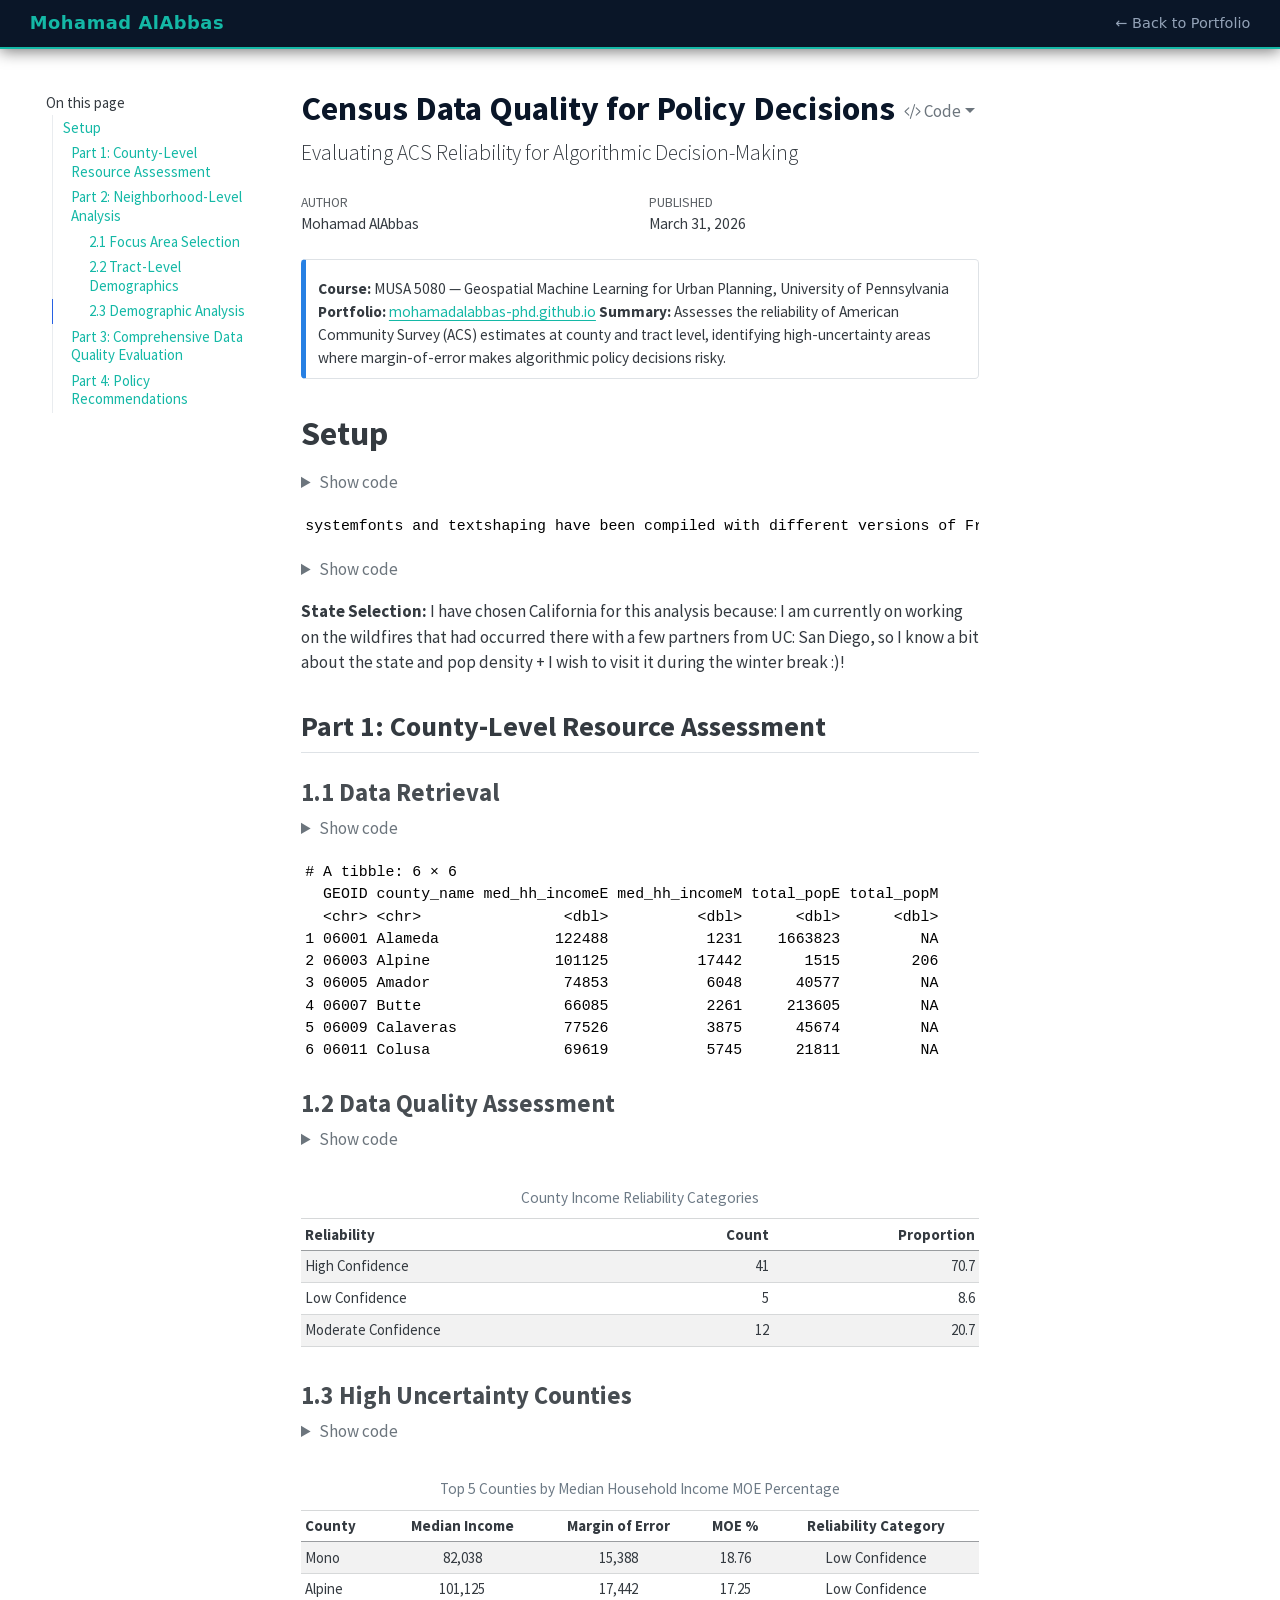
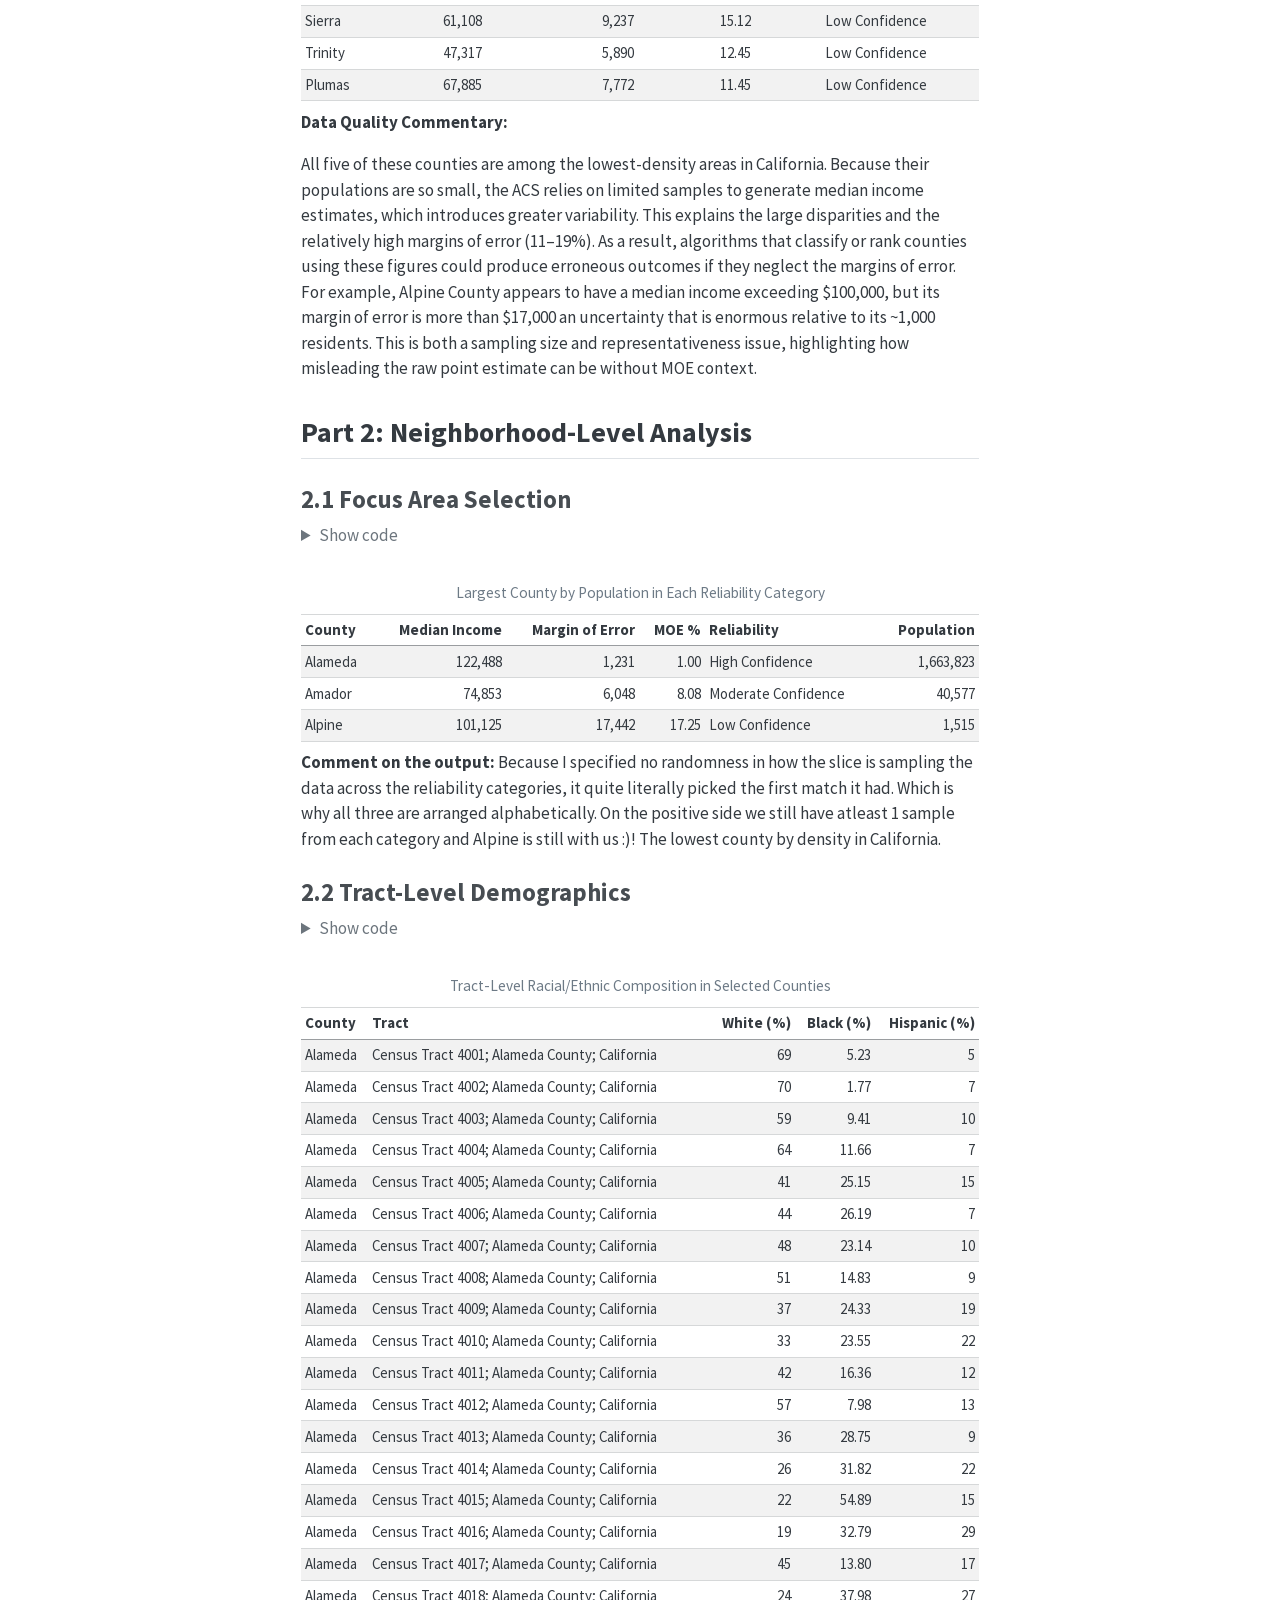
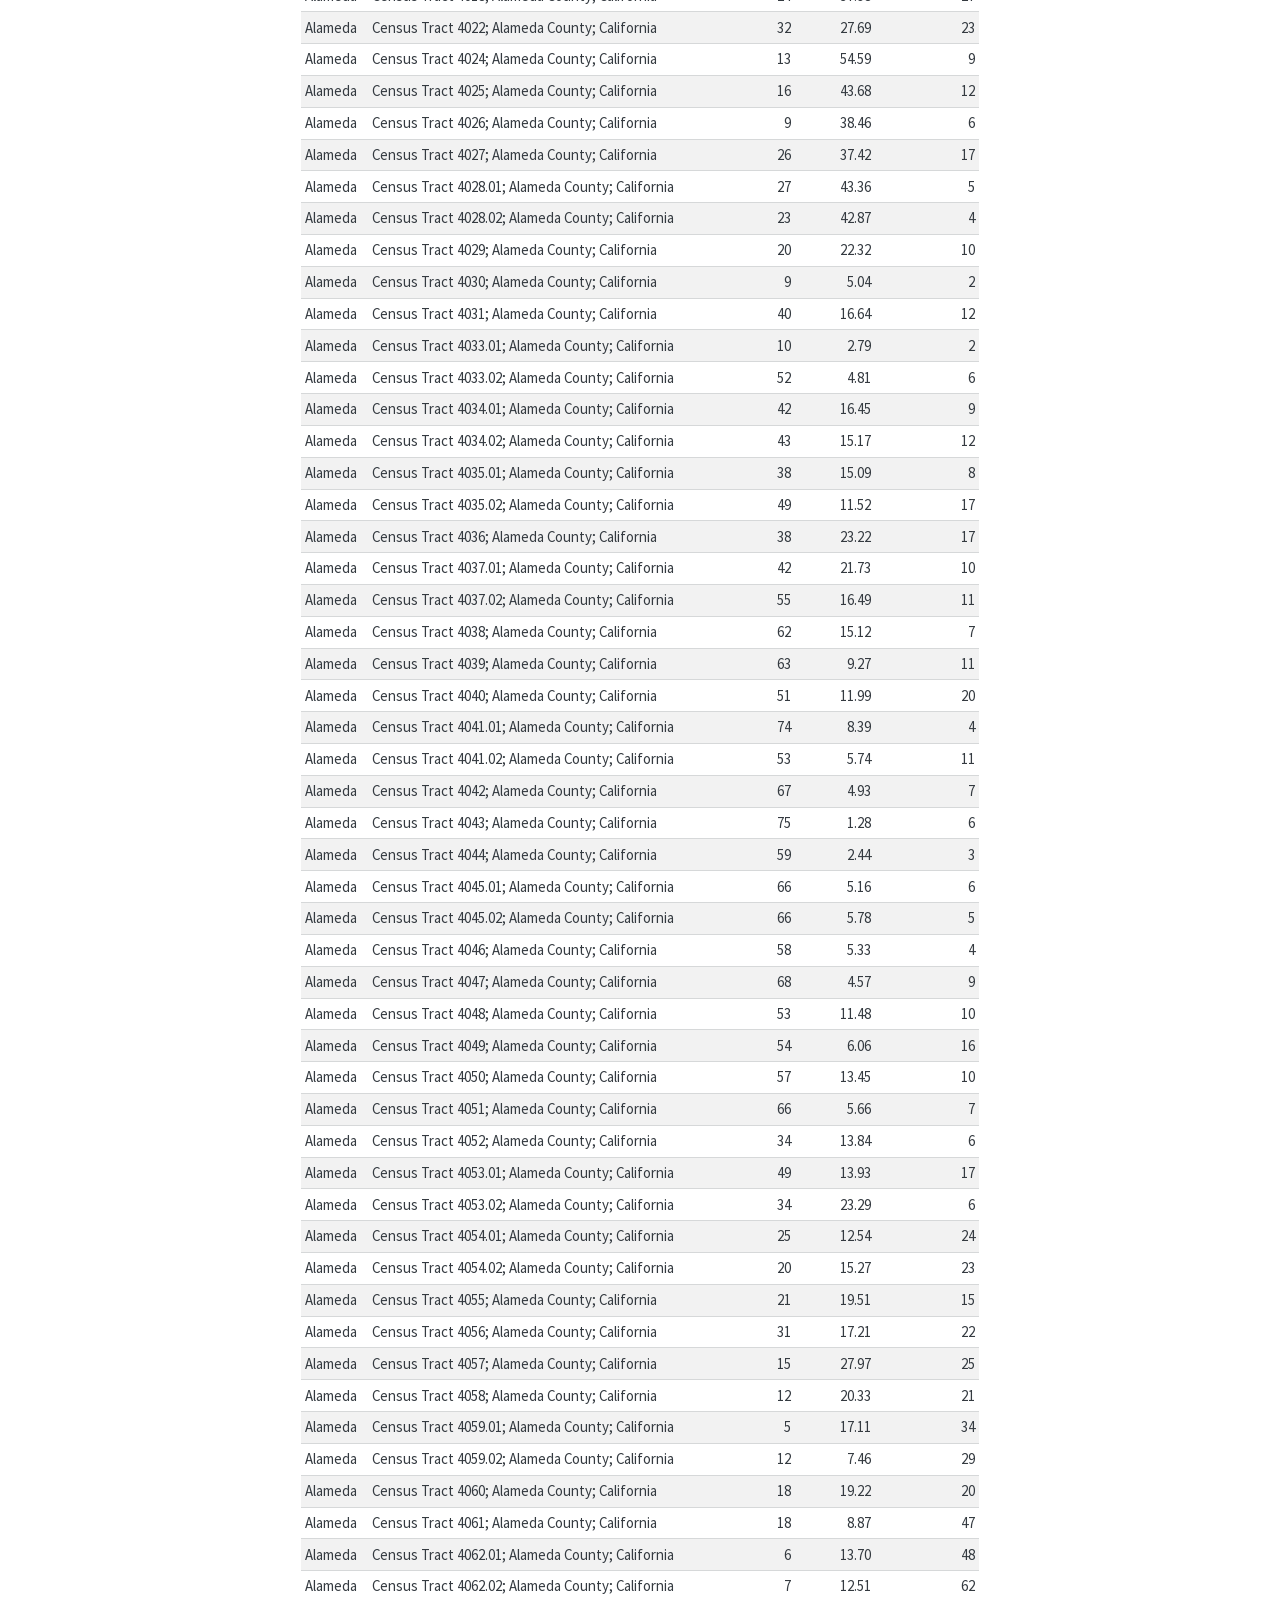
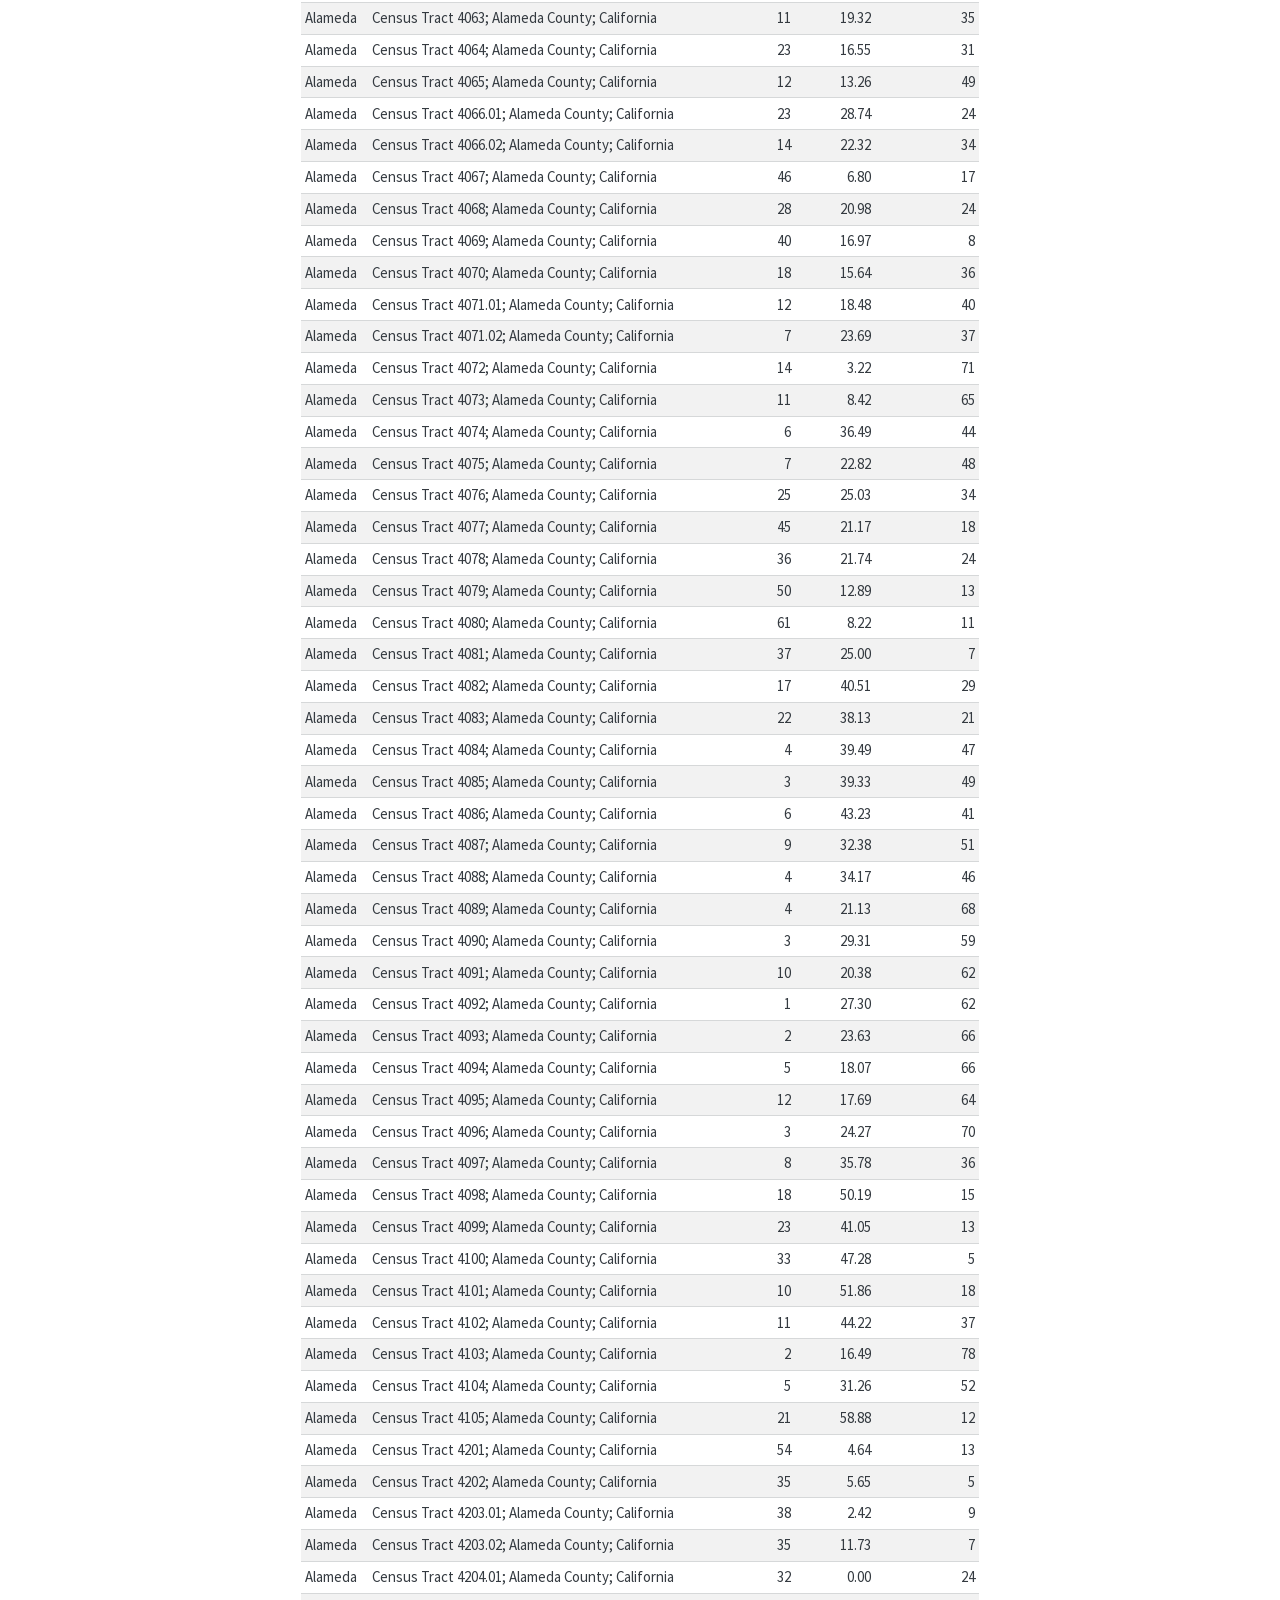
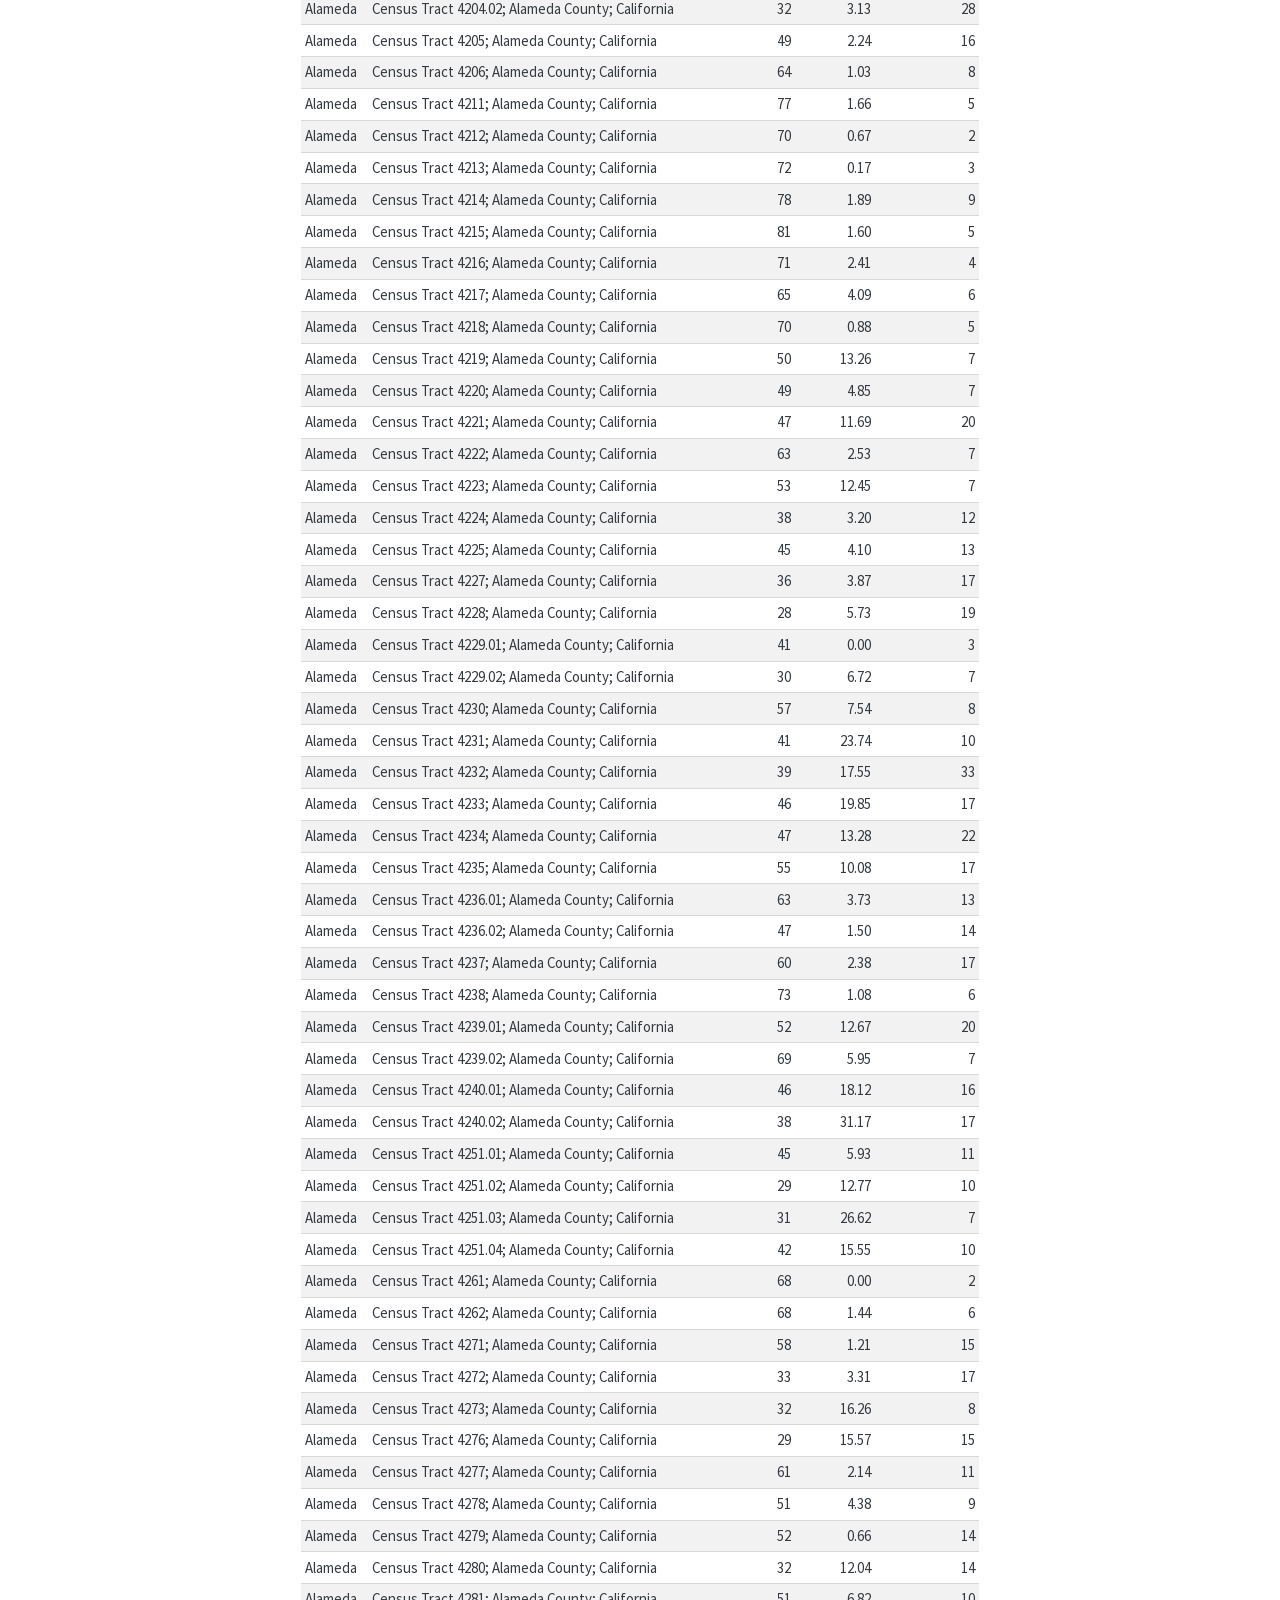
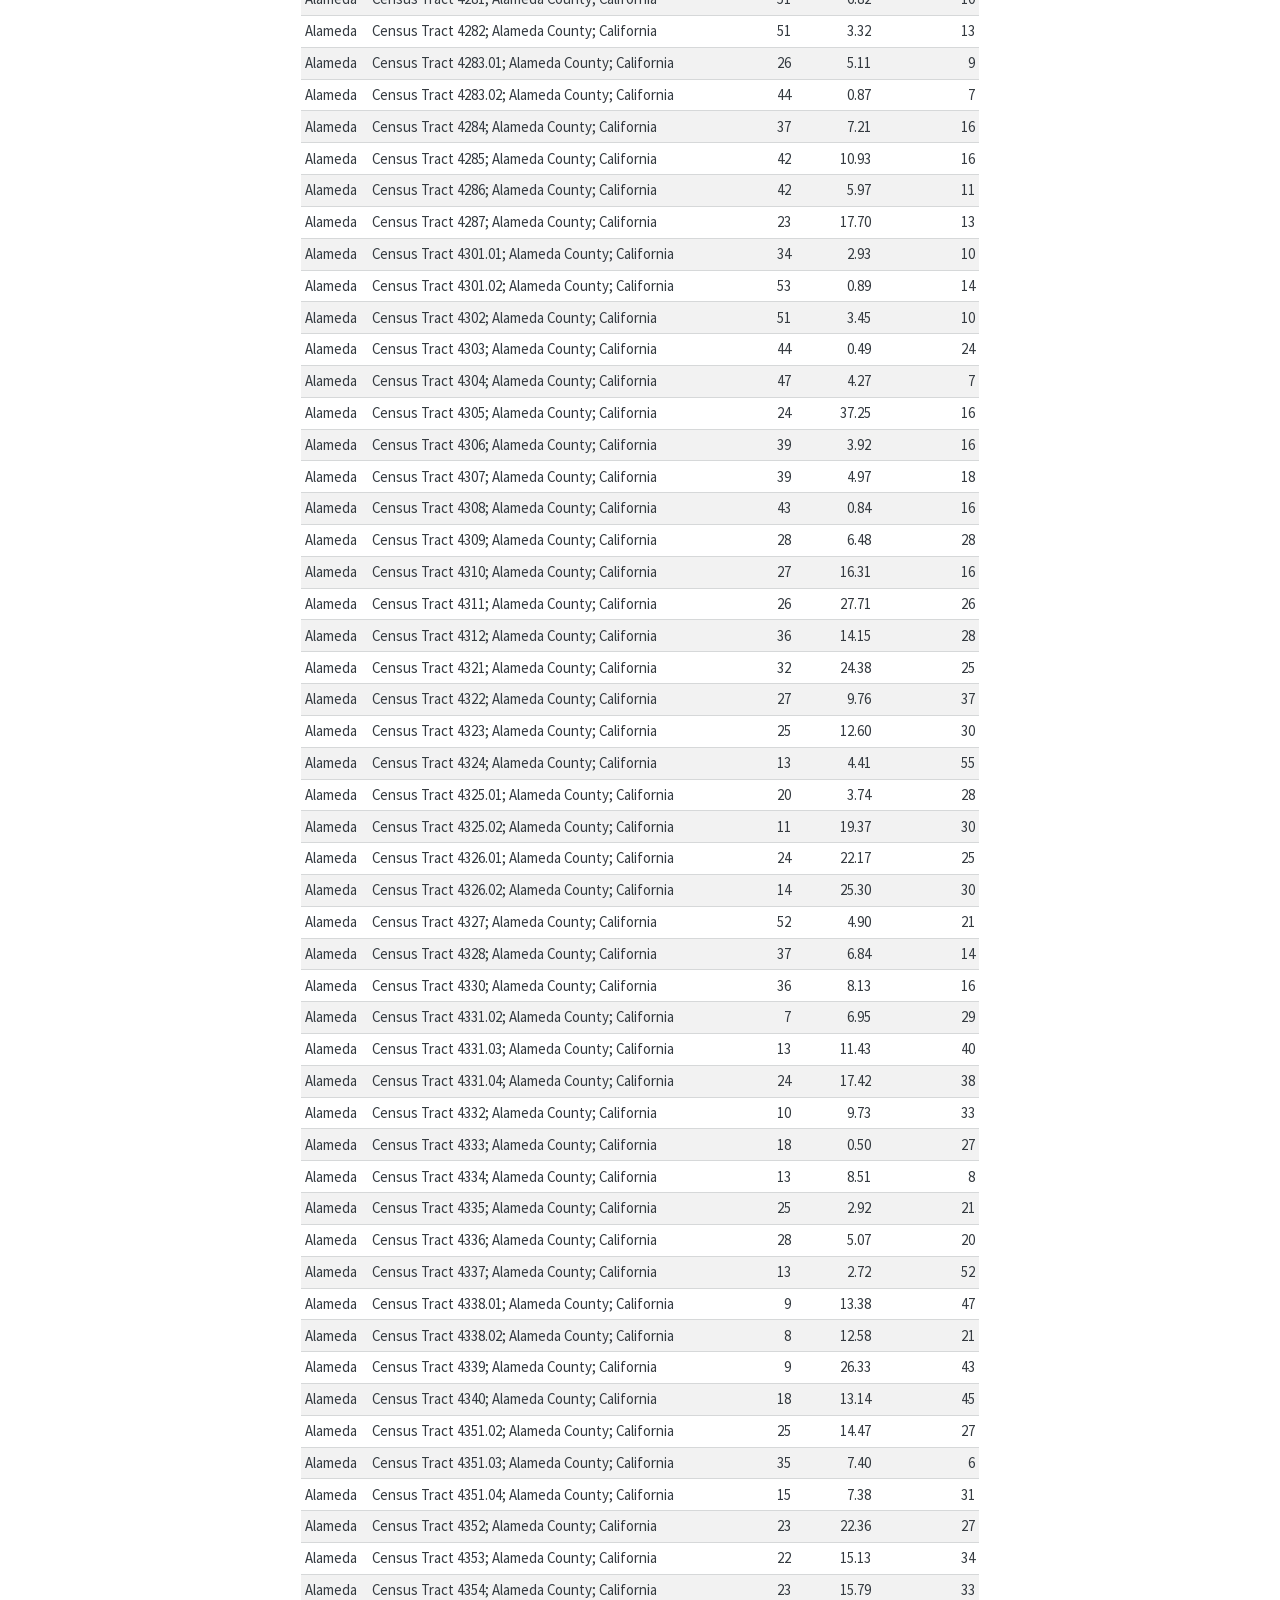
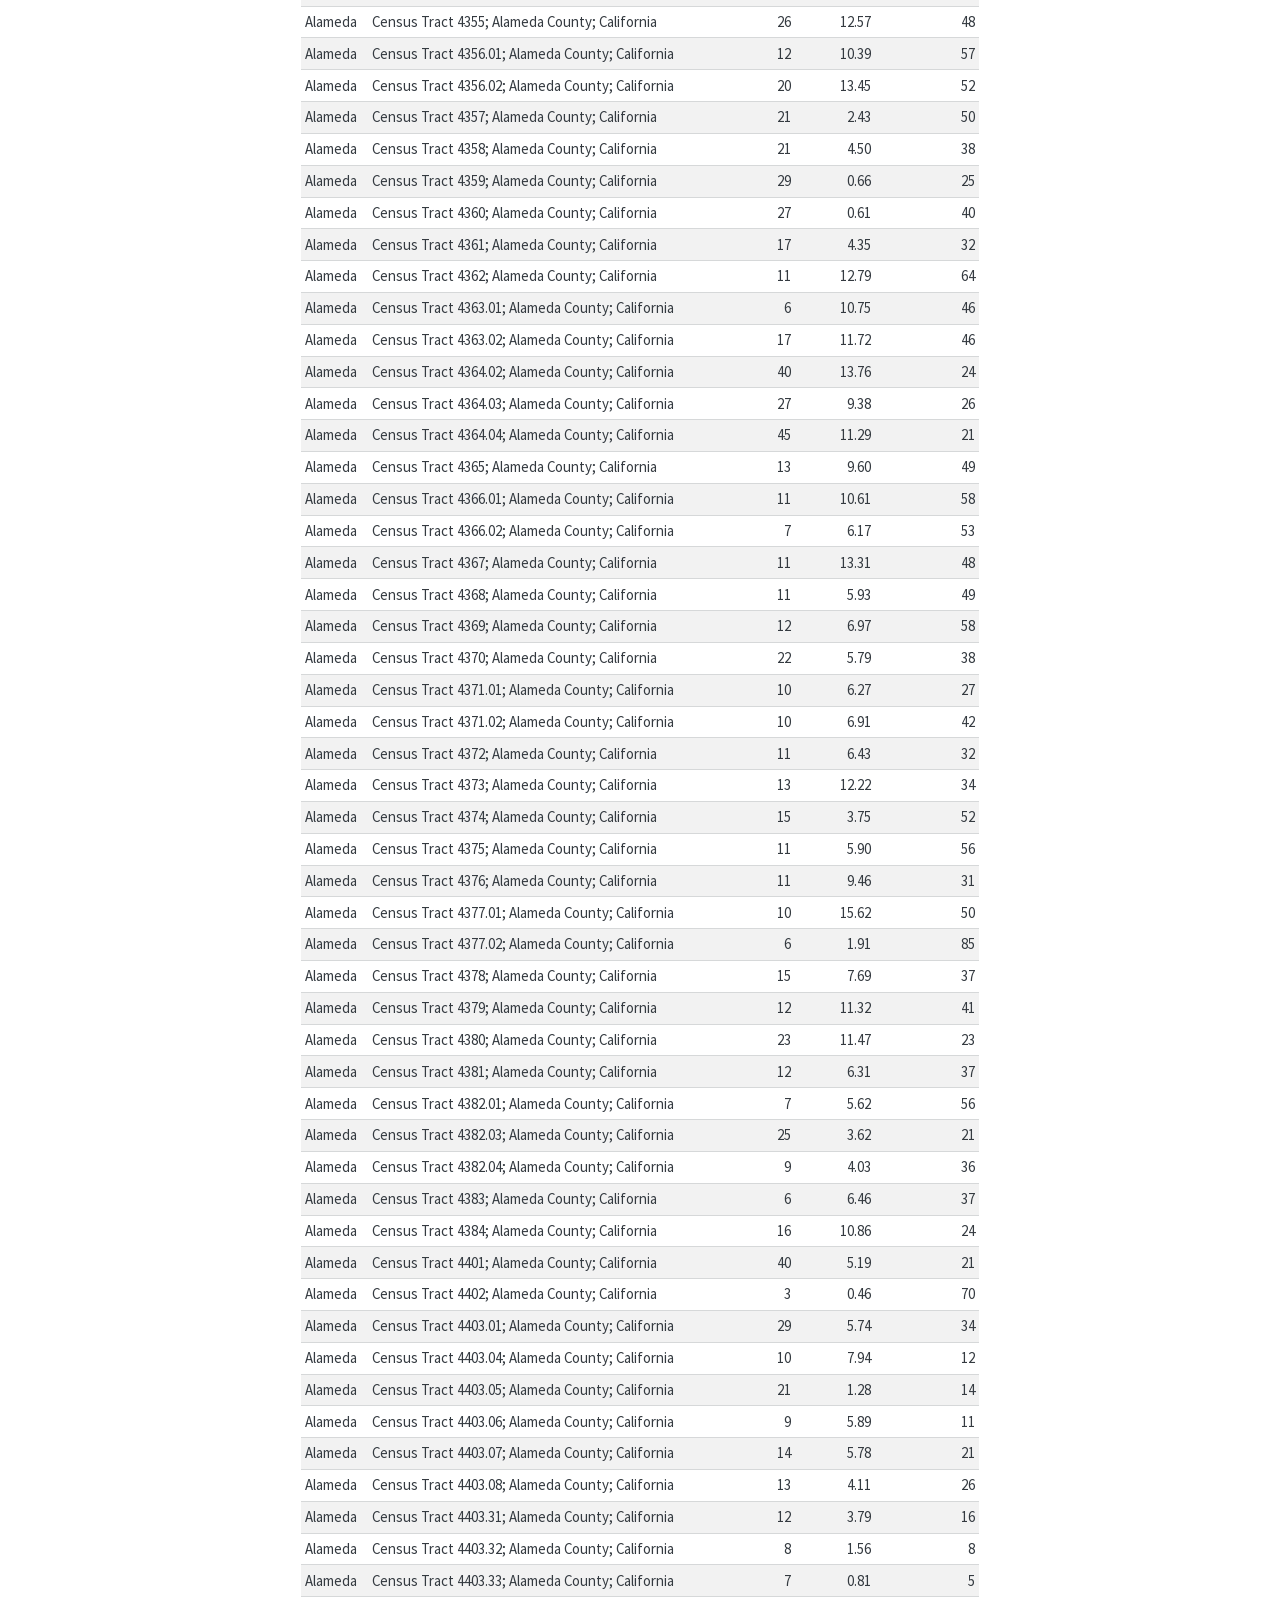
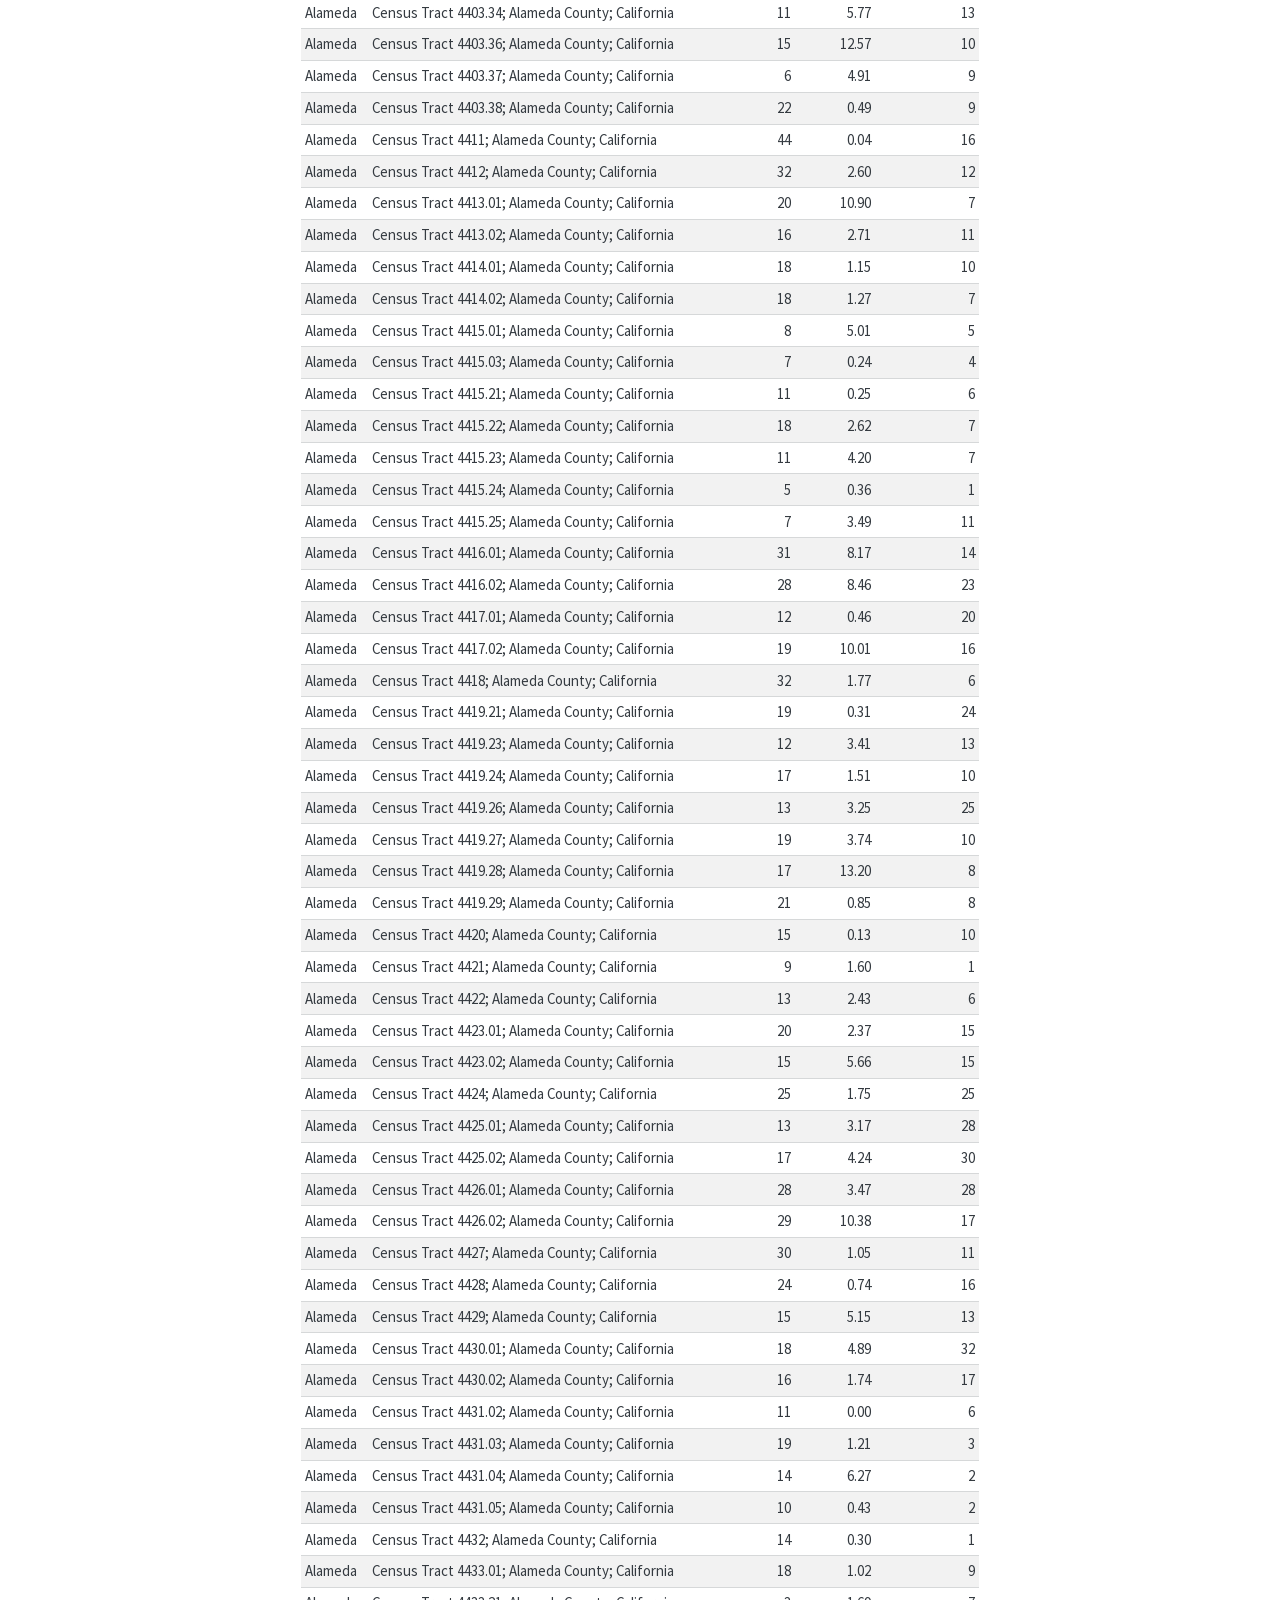
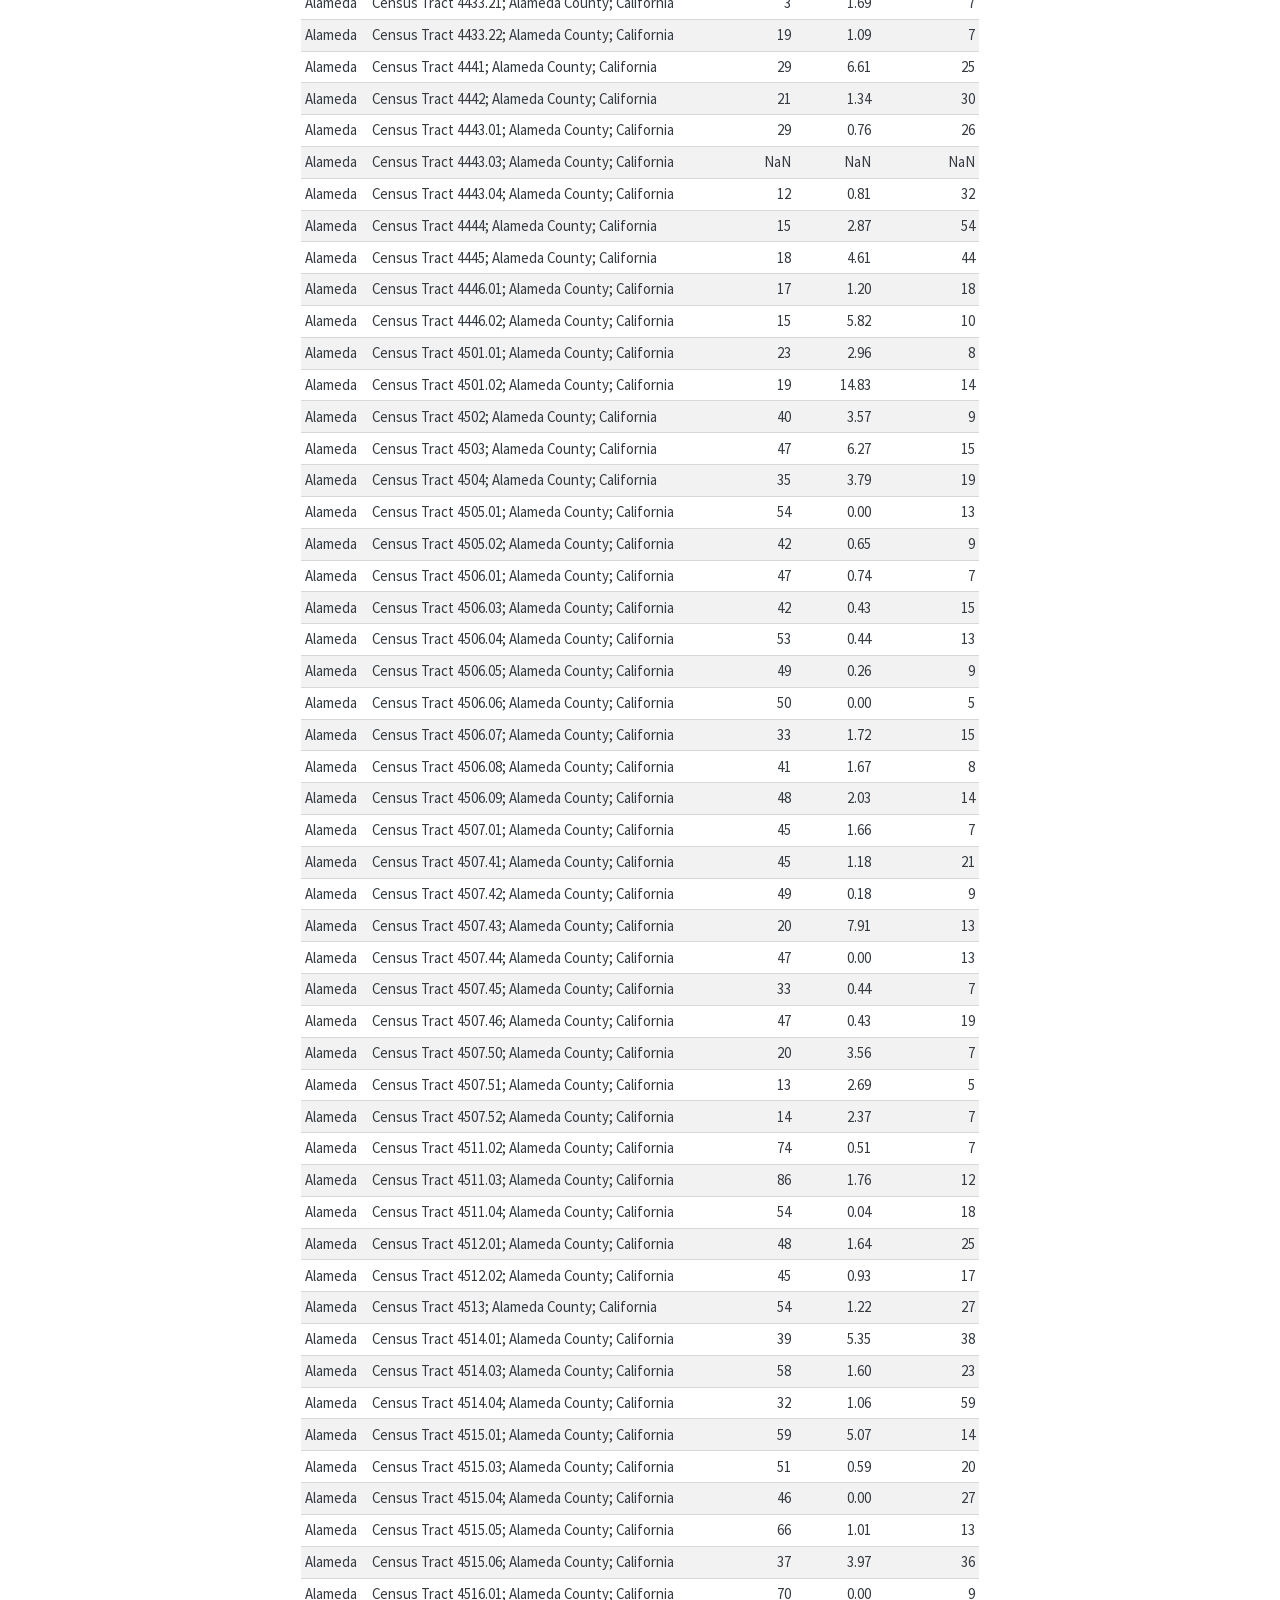
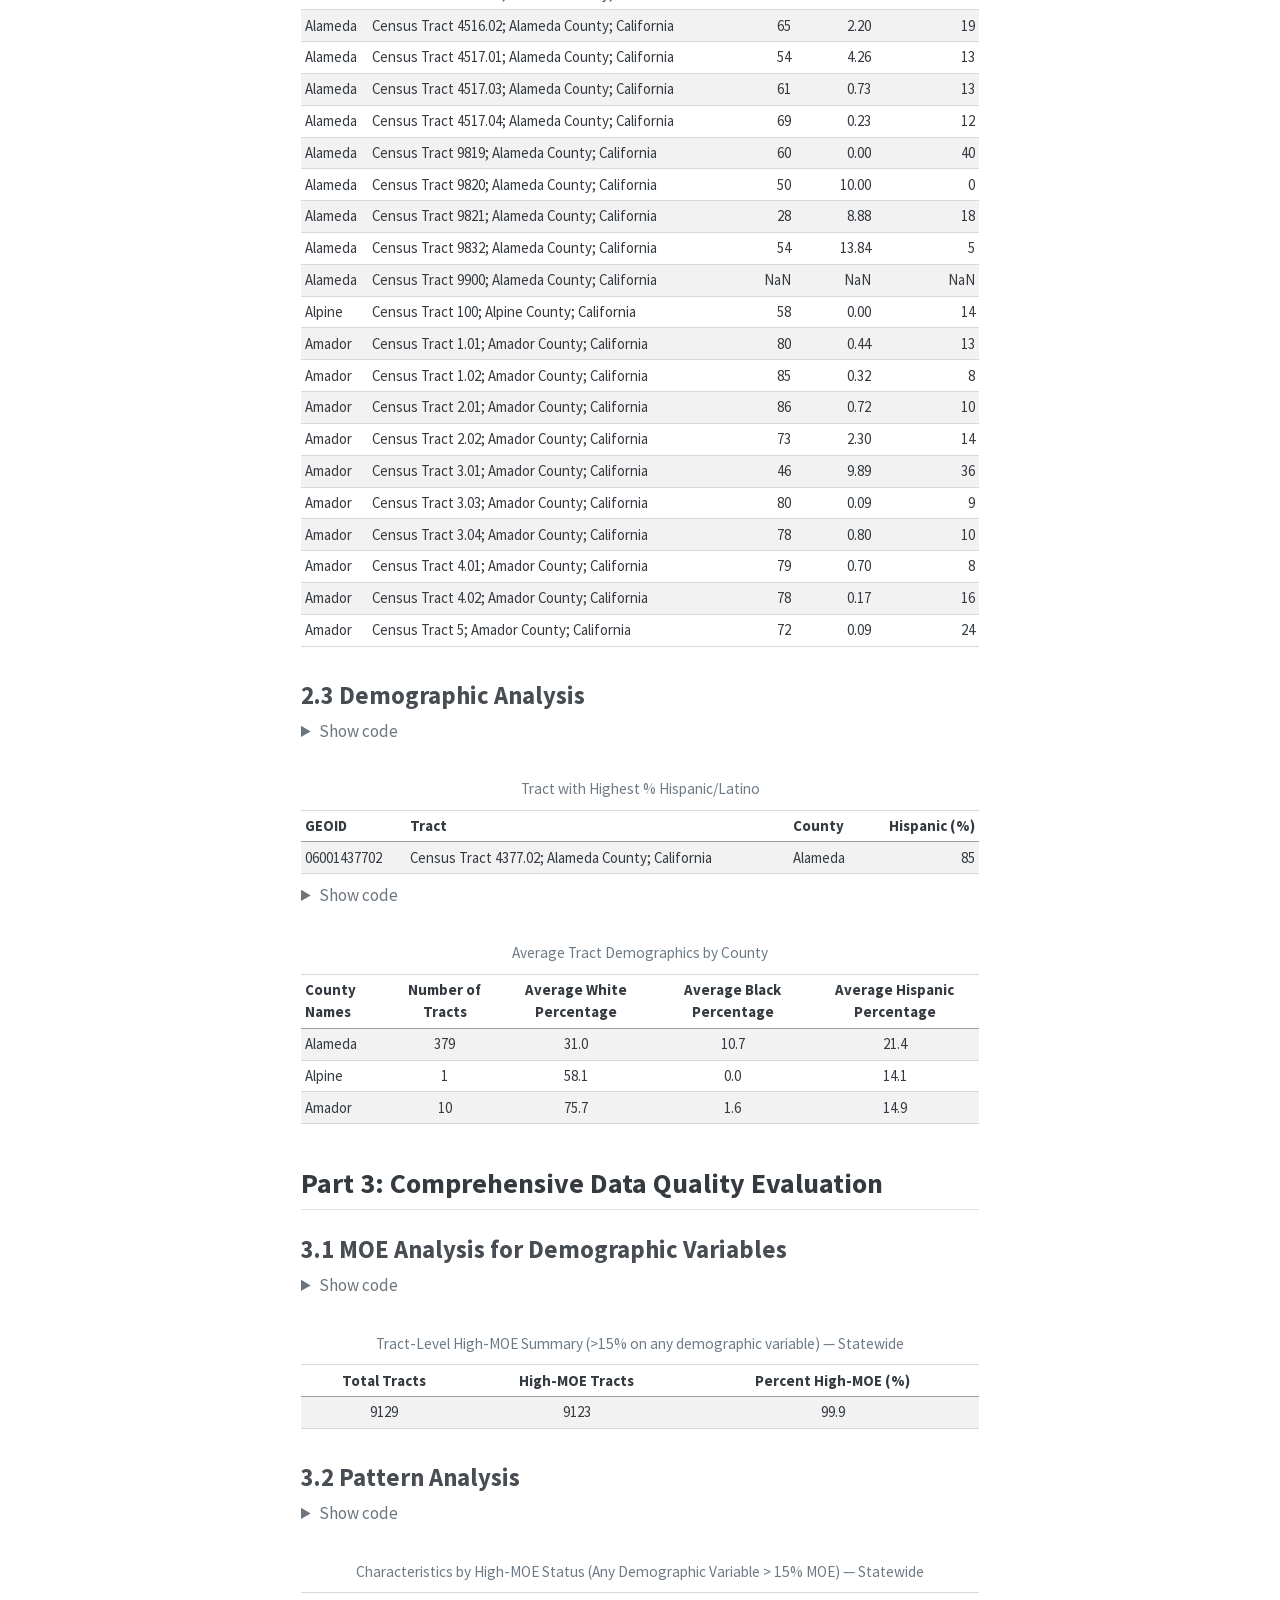
==== projects/census-data-quality/index.html @ f3812a27 "Embed R projects directly in main website repo Copied all 6 Quarto project HTMLs into projects/ subf" ====
<!DOCTYPE html>
<html xmlns="http://www.w3.org/1999/xhtml" lang="en" xml:lang="en"><head>

<meta charset="utf-8">
<meta name="generator" content="quarto-1.8.25">

<meta name="viewport" content="width=device-width, initial-scale=1.0, user-scalable=yes">

<meta name="author" content="Mohamad AlAbbas">
<meta name="dcterms.date" content="2026-03-31">

<title>Census Data Quality for Policy Decisions – Mohamad AlAbbas</title>
<style>
code{white-space: pre-wrap;}
span.smallcaps{font-variant: small-caps;}
div.columns{display: flex; gap: min(4vw, 1.5em);}
div.column{flex: auto; overflow-x: auto;}
div.hanging-indent{margin-left: 1.5em; text-indent: -1.5em;}
ul.task-list{list-style: none;}
ul.task-list li input[type="checkbox"] {
width: 0.8em;
margin: 0 0.8em 0.2em -1em;  vertical-align: middle;
}

html { -webkit-text-size-adjust: 100%; }
pre > code.sourceCode { white-space: pre; position: relative; }
pre > code.sourceCode > span { display: inline-block; line-height: 1.25; }
pre > code.sourceCode > span:empty { height: 1.2em; }
.sourceCode { overflow: visible; }
code.sourceCode > span { color: inherit; text-decoration: inherit; }
div.sourceCode { margin: 1em 0; }
pre.sourceCode { margin: 0; }
@media screen {
div.sourceCode { overflow: auto; }
}
@media print {
pre > code.sourceCode { white-space: pre-wrap; }
pre > code.sourceCode > span { text-indent: -5em; padding-left: 5em; }
}
pre.numberSource code
{ counter-reset: source-line 0; }
pre.numberSource code > span
{ position: relative; left: -4em; counter-increment: source-line; }
pre.numberSource code > span > a:first-child::before
{ content: counter(source-line);
position: relative; left: -1em; text-align: right; vertical-align: baseline;
border: none; display: inline-block;
-webkit-touch-callout: none; -webkit-user-select: none;
-khtml-user-select: none; -moz-user-select: none;
-ms-user-select: none; user-select: none;
padding: 0 4px; width: 4em;
}
pre.numberSource { margin-left: 3em; padding-left: 4px; }
div.sourceCode
{ }
@media screen {
pre > code.sourceCode > span > a:first-child::before { text-decoration: underline; }
}
</style>


<script>const headroomChanged = new CustomEvent("quarto-hrChanged", {
  detail: {},
  bubbles: true,
  cancelable: false,
  composed: false,
});

const announceDismiss = () => {
  const annEl = window.document.getElementById("quarto-announcement");
  if (annEl) {
    annEl.remove();

    const annId = annEl.getAttribute("data-announcement-id");
    window.localStorage.setItem(`quarto-announce-${annId}`, "true");
  }
};

const announceRegister = () => {
  const annEl = window.document.getElementById("quarto-announcement");
  if (annEl) {
    const annId = annEl.getAttribute("data-announcement-id");
    const isDismissed =
      window.localStorage.getItem(`quarto-announce-${annId}`) || false;
    if (isDismissed) {
      announceDismiss();
      return;
    } else {
      annEl.classList.remove("hidden");
    }

    const actionEl = annEl.querySelector(".quarto-announcement-action");
    if (actionEl) {
      actionEl.addEventListener("click", function (e) {
        e.preventDefault();
        // Hide the bar immediately
        announceDismiss();
      });
    }
  }
};

window.document.addEventListener("DOMContentLoaded", function () {
  let init = false;

  announceRegister();

  // Manage the back to top button, if one is present.
  let lastScrollTop = window.pageYOffset || document.documentElement.scrollTop;
  const scrollDownBuffer = 5;
  const scrollUpBuffer = 35;
  const btn = document.getElementById("quarto-back-to-top");
  const hideBackToTop = () => {
    btn.style.display = "none";
  };
  const showBackToTop = () => {
    btn.style.display = "inline-block";
  };
  if (btn) {
    window.document.addEventListener(
      "scroll",
      function () {
        const currentScrollTop =
          window.pageYOffset || document.documentElement.scrollTop;

        // Shows and hides the button 'intelligently' as the user scrolls
        if (currentScrollTop - scrollDownBuffer > lastScrollTop) {
          hideBackToTop();
          lastScrollTop = currentScrollTop <= 0 ? 0 : currentScrollTop;
        } else if (currentScrollTop < lastScrollTop - scrollUpBuffer) {
          showBackToTop();
          lastScrollTop = currentScrollTop <= 0 ? 0 : currentScrollTop;
        }

        // Show the button at the bottom, hides it at the top
        if (currentScrollTop <= 0) {
          hideBackToTop();
        } else if (
          window.innerHeight + currentScrollTop >=
          document.body.offsetHeight
        ) {
          showBackToTop();
        }
      },
      false
    );
  }

  function throttle(func, wait) {
    var timeout;
    return function () {
      const context = this;
      const args = arguments;
      const later = function () {
        clearTimeout(timeout);
        timeout = null;
        func.apply(context, args);
      };

      if (!timeout) {
        timeout = setTimeout(later, wait);
      }
    };
  }

  function headerOffset() {
    // Set an offset if there is are fixed top navbar
    const headerEl = window.document.querySelector("header.fixed-top");
    if (headerEl) {
      return headerEl.clientHeight;
    } else {
      return 0;
    }
  }

  function footerOffset() {
    const footerEl = window.document.querySelector("footer.footer");
    if (footerEl) {
      return footerEl.clientHeight;
    } else {
      return 0;
    }
  }

  function dashboardOffset() {
    const dashboardNavEl = window.document.getElementById(
      "quarto-dashboard-header"
    );
    if (dashboardNavEl !== null) {
      return dashboardNavEl.clientHeight;
    } else {
      return 0;
    }
  }

  function updateDocumentOffsetWithoutAnimation() {
    updateDocumentOffset(false);
  }

  function updateDocumentOffset(animated) {
    // set body offset
    const topOffset = headerOffset();
    const bodyOffset = topOffset + footerOffset() + dashboardOffset();
    const bodyEl = window.document.body;
    bodyEl.setAttribute("data-bs-offset", topOffset);
    bodyEl.style.paddingTop = topOffset + "px";

    // deal with sidebar offsets
    const sidebars = window.document.querySelectorAll(
      ".sidebar, .headroom-target"
    );
    sidebars.forEach((sidebar) => {
      if (!animated) {
        sidebar.classList.add("notransition");
        // Remove the no transition class after the animation has time to complete
        setTimeout(function () {
          sidebar.classList.remove("notransition");
        }, 201);
      }

      if (window.Headroom && sidebar.classList.contains("sidebar-unpinned")) {
        sidebar.style.top = "0";
        sidebar.style.maxHeight = "100vh";
      } else {
        sidebar.style.top = topOffset + "px";
        sidebar.style.maxHeight = "calc(100vh - " + topOffset + "px)";
      }
    });

    // allow space for footer
    const mainContainer = window.document.querySelector(".quarto-container");
    if (mainContainer) {
      mainContainer.style.minHeight = "calc(100vh - " + bodyOffset + "px)";
    }

    // link offset
    let linkStyle = window.document.querySelector("#quarto-target-style");
    if (!linkStyle) {
      linkStyle = window.document.createElement("style");
      linkStyle.setAttribute("id", "quarto-target-style");
      window.document.head.appendChild(linkStyle);
    }
    while (linkStyle.firstChild) {
      linkStyle.removeChild(linkStyle.firstChild);
    }
    if (topOffset > 0) {
      linkStyle.appendChild(
        window.document.createTextNode(`
      section:target::before {
        content: "";
        display: block;
        height: ${topOffset}px;
        margin: -${topOffset}px 0 0;
      }`)
      );
    }
    if (init) {
      window.dispatchEvent(headroomChanged);
    }
    init = true;
  }

  // initialize headroom
  var header = window.document.querySelector("#quarto-header");
  if (header && window.Headroom) {
    const headroom = new window.Headroom(header, {
      tolerance: 5,
      onPin: function () {
        const sidebars = window.document.querySelectorAll(
          ".sidebar, .headroom-target"
        );
        sidebars.forEach((sidebar) => {
          sidebar.classList.remove("sidebar-unpinned");
        });
        updateDocumentOffset();
      },
      onUnpin: function () {
        const sidebars = window.document.querySelectorAll(
          ".sidebar, .headroom-target"
        );
        sidebars.forEach((sidebar) => {
          sidebar.classList.add("sidebar-unpinned");
        });
        updateDocumentOffset();
      },
    });
    headroom.init();

    let frozen = false;
    window.quartoToggleHeadroom = function () {
      if (frozen) {
        headroom.unfreeze();
        frozen = false;
      } else {
        headroom.freeze();
        frozen = true;
      }
    };
  }

  window.addEventListener(
    "hashchange",
    function (e) {
      if (
        getComputedStyle(document.documentElement).scrollBehavior !== "smooth"
      ) {
        window.scrollTo(0, window.pageYOffset - headerOffset());
      }
    },
    false
  );

  // Observe size changed for the header
  const headerEl = window.document.querySelector("header.fixed-top");
  if (headerEl && window.ResizeObserver) {
    const observer = new window.ResizeObserver(() => {
      setTimeout(updateDocumentOffsetWithoutAnimation, 0);
    });
    observer.observe(headerEl, {
      attributes: true,
      childList: true,
      characterData: true,
    });
  } else {
    window.addEventListener(
      "resize",
      throttle(updateDocumentOffsetWithoutAnimation, 50)
    );
  }
  setTimeout(updateDocumentOffsetWithoutAnimation, 250);

  // fixup index.html links if we aren't on the filesystem
  if (window.location.protocol !== "file:") {
    const links = window.document.querySelectorAll("a");
    for (let i = 0; i < links.length; i++) {
      if (links[i].href) {
        links[i].dataset.originalHref = links[i].href;
        links[i].href = links[i].href.replace(/\/index\.html/, "/");
      }
    }

    // Fixup any sharing links that require urls
    // Append url to any sharing urls
    const sharingLinks = window.document.querySelectorAll(
      "a.sidebar-tools-main-item, a.quarto-navigation-tool, a.quarto-navbar-tools, a.quarto-navbar-tools-item"
    );
    for (let i = 0; i < sharingLinks.length; i++) {
      const sharingLink = sharingLinks[i];
      const href = sharingLink.getAttribute("href");
      if (href) {
        sharingLink.setAttribute(
          "href",
          href.replace("|url|", window.location.href)
        );
      }
    }

    // Scroll the active navigation item into view, if necessary
    const navSidebar = window.document.querySelector("nav#quarto-sidebar");
    if (navSidebar) {
      // Find the active item
      const activeItem = navSidebar.querySelector("li.sidebar-item a.active");
      if (activeItem) {
        // Wait for the scroll height and height to resolve by observing size changes on the
        // nav element that is scrollable
        const resizeObserver = new ResizeObserver((_entries) => {
          // The bottom of the element
          const elBottom = activeItem.offsetTop;
          const viewBottom = navSidebar.scrollTop + navSidebar.clientHeight;

          // The element height and scroll height are the same, then we are still loading
          if (viewBottom !== navSidebar.scrollHeight) {
            // Determine if the item isn't visible and scroll to it
            if (elBottom >= viewBottom) {
              navSidebar.scrollTop = elBottom;
            }

            // stop observing now since we've completed the scroll
            resizeObserver.unobserve(navSidebar);
          }
        });
        resizeObserver.observe(navSidebar);
      }
    }
  }
});
</script>
<script>/*!
 * headroom.js v0.12.0 - Give your page some headroom. Hide your header until you need it
 * Copyright (c) 2020 Nick Williams - http://wicky.nillia.ms/headroom.js
 * License: MIT
 */

!function(t,n){"object"==typeof exports&&"undefined"!=typeof module?module.exports=n():"function"==typeof define&&define.amd?define(n):(t=t||self).Headroom=n()}(this,function(){"use strict";function t(){return"undefined"!=typeof window}function d(t){return function(t){return t&&t.document&&function(t){return 9===t.nodeType}(t.document)}(t)?function(t){var n=t.document,o=n.body,s=n.documentElement;return{scrollHeight:function(){return Math.max(o.scrollHeight,s.scrollHeight,o.offsetHeight,s.offsetHeight,o.clientHeight,s.clientHeight)},height:function(){return t.innerHeight||s.clientHeight||o.clientHeight},scrollY:function(){return void 0!==t.pageYOffset?t.pageYOffset:(s||o.parentNode||o).scrollTop}}}(t):function(t){return{scrollHeight:function(){return Math.max(t.scrollHeight,t.offsetHeight,t.clientHeight)},height:function(){return Math.max(t.offsetHeight,t.clientHeight)},scrollY:function(){return t.scrollTop}}}(t)}function n(t,s,e){var n,o=function(){var n=!1;try{var t={get passive(){n=!0}};window.addEventListener("test",t,t),window.removeEventListener("test",t,t)}catch(t){n=!1}return n}(),i=!1,r=d(t),l=r.scrollY(),a={};function c(){var t=Math.round(r.scrollY()),n=r.height(),o=r.scrollHeight();a.scrollY=t,a.lastScrollY=l,a.direction=l<t?"down":"up",a.distance=Math.abs(t-l),a.isOutOfBounds=t<0||o<t+n,a.top=t<=s.offset[a.direction],a.bottom=o<=t+n,a.toleranceExceeded=a.distance>s.tolerance[a.direction],e(a),l=t,i=!1}function h(){i||(i=!0,n=requestAnimationFrame(c))}var u=!!o&&{passive:!0,capture:!1};return t.addEventListener("scroll",h,u),c(),{destroy:function(){cancelAnimationFrame(n),t.removeEventListener("scroll",h,u)}}}function o(t){return t===Object(t)?t:{down:t,up:t}}function s(t,n){n=n||{},Object.assign(this,s.options,n),this.classes=Object.assign({},s.options.classes,n.classes),this.elem=t,this.tolerance=o(this.tolerance),this.offset=o(this.offset),this.initialised=!1,this.frozen=!1}return s.prototype={constructor:s,init:function(){return s.cutsTheMustard&&!this.initialised&&(this.addClass("initial"),this.initialised=!0,setTimeout(function(t){t.scrollTracker=n(t.scroller,{offset:t.offset,tolerance:t.tolerance},t.update.bind(t))},100,this)),this},destroy:function(){this.initialised=!1,Object.keys(this.classes).forEach(this.removeClass,this),this.scrollTracker.destroy()},unpin:function(){!this.hasClass("pinned")&&this.hasClass("unpinned")||(this.addClass("unpinned"),this.removeClass("pinned"),this.onUnpin&&this.onUnpin.call(this))},pin:function(){this.hasClass("unpinned")&&(this.addClass("pinned"),this.removeClass("unpinned"),this.onPin&&this.onPin.call(this))},freeze:function(){this.frozen=!0,this.addClass("frozen")},unfreeze:function(){this.frozen=!1,this.removeClass("frozen")},top:function(){this.hasClass("top")||(this.addClass("top"),this.removeClass("notTop"),this.onTop&&this.onTop.call(this))},notTop:function(){this.hasClass("notTop")||(this.addClass("notTop"),this.removeClass("top"),this.onNotTop&&this.onNotTop.call(this))},bottom:function(){this.hasClass("bottom")||(this.addClass("bottom"),this.removeClass("notBottom"),this.onBottom&&this.onBottom.call(this))},notBottom:function(){this.hasClass("notBottom")||(this.addClass("notBottom"),this.removeClass("bottom"),this.onNotBottom&&this.onNotBottom.call(this))},shouldUnpin:function(t){return"down"===t.direction&&!t.top&&t.toleranceExceeded},shouldPin:function(t){return"up"===t.direction&&t.toleranceExceeded||t.top},addClass:function(t){this.elem.classList.add.apply(this.elem.classList,this.classes[t].split(" "))},removeClass:function(t){this.elem.classList.remove.apply(this.elem.classList,this.classes[t].split(" "))},hasClass:function(t){return this.classes[t].split(" ").every(function(t){return this.classList.contains(t)},this.elem)},update:function(t){t.isOutOfBounds||!0!==this.frozen&&(t.top?this.top():this.notTop(),t.bottom?this.bottom():this.notBottom(),this.shouldUnpin(t)?this.unpin():this.shouldPin(t)&&this.pin())}},s.options={tolerance:{up:0,down:0},offset:0,scroller:t()?window:null,classes:{frozen:"headroom--frozen",pinned:"headroom--pinned",unpinned:"headroom--unpinned",top:"headroom--top",notTop:"headroom--not-top",bottom:"headroom--bottom",notBottom:"headroom--not-bottom",initial:"headroom"}},s.cutsTheMustard=!!(t()&&function(){}.bind&&"classList"in document.documentElement&&Object.assign&&Object.keys&&requestAnimationFrame),s});
</script>
<script>/*!
 * clipboard.js v2.0.11
 * https://clipboardjs.com/
 *
 * Licensed MIT © Zeno Rocha
 */
!function(t,e){"object"==typeof exports&&"object"==typeof module?module.exports=e():"function"==typeof define&&define.amd?define([],e):"object"==typeof exports?exports.ClipboardJS=e():t.ClipboardJS=e()}(this,function(){return n={686:function(t,e,n){"use strict";n.d(e,{default:function(){return b}});var e=n(279),i=n.n(e),e=n(370),u=n.n(e),e=n(817),r=n.n(e);function c(t){try{return document.execCommand(t)}catch(t){return}}var a=function(t){t=r()(t);return c("cut"),t};function o(t,e){var n,o,t=(n=t,o="rtl"===document.documentElement.getAttribute("dir"),(t=document.createElement("textarea")).style.fontSize="12pt",t.style.border="0",t.style.padding="0",t.style.margin="0",t.style.position="absolute",t.style[o?"right":"left"]="-9999px",o=window.pageYOffset||document.documentElement.scrollTop,t.style.top="".concat(o,"px"),t.setAttribute("readonly",""),t.value=n,t);return e.container.appendChild(t),e=r()(t),c("copy"),t.remove(),e}var f=function(t){var e=1<arguments.length&&void 0!==arguments[1]?arguments[1]:{container:document.body},n="";return"string"==typeof t?n=o(t,e):t instanceof HTMLInputElement&&!["text","search","url","tel","password"].includes(null==t?void 0:t.type)?n=o(t.value,e):(n=r()(t),c("copy")),n};function l(t){return(l="function"==typeof Symbol&&"symbol"==typeof Symbol.iterator?function(t){return typeof t}:function(t){return t&&"function"==typeof Symbol&&t.constructor===Symbol&&t!==Symbol.prototype?"symbol":typeof t})(t)}var s=function(){var t=0<arguments.length&&void 0!==arguments[0]?arguments[0]:{},e=t.action,n=void 0===e?"copy":e,o=t.container,e=t.target,t=t.text;if("copy"!==n&&"cut"!==n)throw new Error('Invalid "action" value, use either "copy" or "cut"');if(void 0!==e){if(!e||"object"!==l(e)||1!==e.nodeType)throw new Error('Invalid "target" value, use a valid Element');if("copy"===n&&e.hasAttribute("disabled"))throw new Error('Invalid "target" attribute. Please use "readonly" instead of "disabled" attribute');if("cut"===n&&(e.hasAttribute("readonly")||e.hasAttribute("disabled")))throw new Error('Invalid "target" attribute. You can\'t cut text from elements with "readonly" or "disabled" attributes')}return t?f(t,{container:o}):e?"cut"===n?a(e):f(e,{container:o}):void 0};function p(t){return(p="function"==typeof Symbol&&"symbol"==typeof Symbol.iterator?function(t){return typeof t}:function(t){return t&&"function"==typeof Symbol&&t.constructor===Symbol&&t!==Symbol.prototype?"symbol":typeof t})(t)}function d(t,e){for(var n=0;n<e.length;n++){var o=e[n];o.enumerable=o.enumerable||!1,o.configurable=!0,"value"in o&&(o.writable=!0),Object.defineProperty(t,o.key,o)}}function y(t,e){return(y=Object.setPrototypeOf||function(t,e){return t.__proto__=e,t})(t,e)}function h(n){var o=function(){if("undefined"==typeof Reflect||!Reflect.construct)return!1;if(Reflect.construct.sham)return!1;if("function"==typeof Proxy)return!0;try{return Date.prototype.toString.call(Reflect.construct(Date,[],function(){})),!0}catch(t){return!1}}();return function(){var t,e=v(n);return t=o?(t=v(this).constructor,Reflect.construct(e,arguments,t)):e.apply(this,arguments),e=this,!(t=t)||"object"!==p(t)&&"function"!=typeof t?function(t){if(void 0!==t)return t;throw new ReferenceError("this hasn't been initialised - super() hasn't been called")}(e):t}}function v(t){return(v=Object.setPrototypeOf?Object.getPrototypeOf:function(t){return t.__proto__||Object.getPrototypeOf(t)})(t)}function m(t,e){t="data-clipboard-".concat(t);if(e.hasAttribute(t))return e.getAttribute(t)}var b=function(){!function(t,e){if("function"!=typeof e&&null!==e)throw new TypeError("Super expression must either be null or a function");t.prototype=Object.create(e&&e.prototype,{constructor:{value:t,writable:!0,configurable:!0}}),e&&y(t,e)}(r,i());var t,e,n,o=h(r);function r(t,e){var n;return function(t){if(!(t instanceof r))throw new TypeError("Cannot call a class as a function")}(this),(n=o.call(this)).resolveOptions(e),n.listenClick(t),n}return t=r,n=[{key:"copy",value:function(t){var e=1<arguments.length&&void 0!==arguments[1]?arguments[1]:{container:document.body};return f(t,e)}},{key:"cut",value:function(t){return a(t)}},{key:"isSupported",value:function(){var t=0<arguments.length&&void 0!==arguments[0]?arguments[0]:["copy","cut"],t="string"==typeof t?[t]:t,e=!!document.queryCommandSupported;return t.forEach(function(t){e=e&&!!document.queryCommandSupported(t)}),e}}],(e=[{key:"resolveOptions",value:function(){var t=0<arguments.length&&void 0!==arguments[0]?arguments[0]:{};this.action="function"==typeof t.action?t.action:this.defaultAction,this.target="function"==typeof t.target?t.target:this.defaultTarget,this.text="function"==typeof t.text?t.text:this.defaultText,this.container="object"===p(t.container)?t.container:document.body}},{key:"listenClick",value:function(t){var e=this;this.listener=u()(t,"click",function(t){return e.onClick(t)})}},{key:"onClick",value:function(t){var e=t.delegateTarget||t.currentTarget,n=this.action(e)||"copy",t=s({action:n,container:this.container,target:this.target(e),text:this.text(e)});this.emit(t?"success":"error",{action:n,text:t,trigger:e,clearSelection:function(){e&&e.focus(),window.getSelection().removeAllRanges()}})}},{key:"defaultAction",value:function(t){return m("action",t)}},{key:"defaultTarget",value:function(t){t=m("target",t);if(t)return document.querySelector(t)}},{key:"defaultText",value:function(t){return m("text",t)}},{key:"destroy",value:function(){this.listener.destroy()}}])&&d(t.prototype,e),n&&d(t,n),r}()},828:function(t){var e;"undefined"==typeof Element||Element.prototype.matches||((e=Element.prototype).matches=e.matchesSelector||e.mozMatchesSelector||e.msMatchesSelector||e.oMatchesSelector||e.webkitMatchesSelector),t.exports=function(t,e){for(;t&&9!==t.nodeType;){if("function"==typeof t.matches&&t.matches(e))return t;t=t.parentNode}}},438:function(t,e,n){var u=n(828);function i(t,e,n,o,r){var i=function(e,n,t,o){return function(t){t.delegateTarget=u(t.target,n),t.delegateTarget&&o.call(e,t)}}.apply(this,arguments);return t.addEventListener(n,i,r),{destroy:function(){t.removeEventListener(n,i,r)}}}t.exports=function(t,e,n,o,r){return"function"==typeof t.addEventListener?i.apply(null,arguments):"function"==typeof n?i.bind(null,document).apply(null,arguments):("string"==typeof t&&(t=document.querySelectorAll(t)),Array.prototype.map.call(t,function(t){return i(t,e,n,o,r)}))}},879:function(t,n){n.node=function(t){return void 0!==t&&t instanceof HTMLElement&&1===t.nodeType},n.nodeList=function(t){var e=Object.prototype.toString.call(t);return void 0!==t&&("[object NodeList]"===e||"[object HTMLCollection]"===e)&&"length"in t&&(0===t.length||n.node(t[0]))},n.string=function(t){return"string"==typeof t||t instanceof String},n.fn=function(t){return"[object Function]"===Object.prototype.toString.call(t)}},370:function(t,e,n){var f=n(879),l=n(438);t.exports=function(t,e,n){if(!t&&!e&&!n)throw new Error("Missing required arguments");if(!f.string(e))throw new TypeError("Second argument must be a String");if(!f.fn(n))throw new TypeError("Third argument must be a Function");if(f.node(t))return c=e,a=n,(u=t).addEventListener(c,a),{destroy:function(){u.removeEventListener(c,a)}};if(f.nodeList(t))return o=t,r=e,i=n,Array.prototype.forEach.call(o,function(t){t.addEventListener(r,i)}),{destroy:function(){Array.prototype.forEach.call(o,function(t){t.removeEventListener(r,i)})}};if(f.string(t))return t=t,e=e,n=n,l(document.body,t,e,n);throw new TypeError("First argument must be a String, HTMLElement, HTMLCollection, or NodeList");var o,r,i,u,c,a}},817:function(t){t.exports=function(t){var e,n="SELECT"===t.nodeName?(t.focus(),t.value):"INPUT"===t.nodeName||"TEXTAREA"===t.nodeName?((e=t.hasAttribute("readonly"))||t.setAttribute("readonly",""),t.select(),t.setSelectionRange(0,t.value.length),e||t.removeAttribute("readonly"),t.value):(t.hasAttribute("contenteditable")&&t.focus(),n=window.getSelection(),(e=document.createRange()).selectNodeContents(t),n.removeAllRanges(),n.addRange(e),n.toString());return n}},279:function(t){function e(){}e.prototype={on:function(t,e,n){var o=this.e||(this.e={});return(o[t]||(o[t]=[])).push({fn:e,ctx:n}),this},once:function(t,e,n){var o=this;function r(){o.off(t,r),e.apply(n,arguments)}return r._=e,this.on(t,r,n)},emit:function(t){for(var e=[].slice.call(arguments,1),n=((this.e||(this.e={}))[t]||[]).slice(),o=0,r=n.length;o<r;o++)n[o].fn.apply(n[o].ctx,e);return this},off:function(t,e){var n=this.e||(this.e={}),o=n[t],r=[];if(o&&e)for(var i=0,u=o.length;i<u;i++)o[i].fn!==e&&o[i].fn._!==e&&r.push(o[i]);return r.length?n[t]=r:delete n[t],this}},t.exports=e,t.exports.TinyEmitter=e}},r={},o.n=function(t){var e=t&&t.__esModule?function(){return t.default}:function(){return t};return o.d(e,{a:e}),e},o.d=function(t,e){for(var n in e)o.o(e,n)&&!o.o(t,n)&&Object.defineProperty(t,n,{enumerable:!0,get:e[n]})},o.o=function(t,e){return Object.prototype.hasOwnProperty.call(t,e)},o(686).default;function o(t){if(r[t])return r[t].exports;var e=r[t]={exports:{}};return n[t](e,e.exports,o),e.exports}var n,r});</script>
<script>/*! @algolia/autocomplete-js 1.19.1 | MIT License | © Algolia, Inc. and contributors | https://github.com/algolia/autocomplete */
!function(e,t){"object"==typeof exports&&"undefined"!=typeof module?t(exports):"function"==typeof define&&define.amd?define(["exports"],t):t((e="undefined"!=typeof globalThis?globalThis:e||self)["@algolia/autocomplete-js"]={})}(this,(function(e){"use strict";function t(e,t){var n=Object.keys(e);if(Object.getOwnPropertySymbols){var r=Object.getOwnPropertySymbols(e);t&&(r=r.filter((function(t){return Object.getOwnPropertyDescriptor(e,t).enumerable}))),n.push.apply(n,r)}return n}function n(e){for(var n=1;n<arguments.length;n++){var r=null!=arguments[n]?arguments[n]:{};n%2?t(Object(r),!0).forEach((function(t){o(e,t,r[t])})):Object.getOwnPropertyDescriptors?Object.defineProperties(e,Object.getOwnPropertyDescriptors(r)):t(Object(r)).forEach((function(t){Object.defineProperty(e,t,Object.getOwnPropertyDescriptor(r,t))}))}return e}function r(e){return r="function"==typeof Symbol&&"symbol"==typeof Symbol.iterator?function(e){return typeof e}:function(e){return e&&"function"==typeof Symbol&&e.constructor===Symbol&&e!==Symbol.prototype?"symbol":typeof e},r(e)}function o(e,t,n){return(t=function(e){var t=function(e,t){if("object"!=typeof e||null===e)return e;var n=e[Symbol.toPrimitive];if(void 0!==n){var r=n.call(e,t||"default");if("object"!=typeof r)return r;throw new TypeError("@@toPrimitive must return a primitive value.")}return("string"===t?String:Number)(e)}(e,"string");return"symbol"==typeof t?t:String(t)}(t))in e?Object.defineProperty(e,t,{value:n,enumerable:!0,configurable:!0,writable:!0}):e[t]=n,e}function i(){return i=Object.assign?Object.assign.bind():function(e){for(var t=1;t<arguments.length;t++){var n=arguments[t];for(var r in n)Object.prototype.hasOwnProperty.call(n,r)&&(e[r]=n[r])}return e},i.apply(this,arguments)}function u(e,t){if(null==e)return{};var n,r,o=function(e,t){if(null==e)return{};var n,r,o={},i=Object.keys(e);for(r=0;r<i.length;r++)n=i[r],t.indexOf(n)>=0||(o[n]=e[n]);return o}(e,t);if(Object.getOwnPropertySymbols){var i=Object.getOwnPropertySymbols(e);for(r=0;r<i.length;r++)n=i[r],t.indexOf(n)>=0||Object.prototype.propertyIsEnumerable.call(e,n)&&(o[n]=e[n])}return o}function a(e,t){return function(e){if(Array.isArray(e))return e}(e)||function(e,t){var n=null==e?null:"undefined"!=typeof Symbol&&e[Symbol.iterator]||e["@@iterator"];if(null!=n){var r,o,i,u,a=[],l=!0,c=!1;try{if(i=(n=n.call(e)).next,0===t){if(Object(n)!==n)return;l=!1}else for(;!(l=(r=i.call(n)).done)&&(a.push(r.value),a.length!==t);l=!0);}catch(e){c=!0,o=e}finally{try{if(!l&&null!=n.return&&(u=n.return(),Object(u)!==u))return}finally{if(c)throw o}}return a}}(e,t)||c(e,t)||function(){throw new TypeError("Invalid attempt to destructure non-iterable instance.\nIn order to be iterable, non-array objects must have a [Symbol.iterator]() method.")}()}function l(e){return function(e){if(Array.isArray(e))return s(e)}(e)||function(e){if("undefined"!=typeof Symbol&&null!=e[Symbol.iterator]||null!=e["@@iterator"])return Array.from(e)}(e)||c(e)||function(){throw new TypeError("Invalid attempt to spread non-iterable instance.\nIn order to be iterable, non-array objects must have a [Symbol.iterator]() method.")}()}function c(e,t){if(e){if("string"==typeof e)return s(e,t);var n=Object.prototype.toString.call(e).slice(8,-1);return"Object"===n&&e.constructor&&(n=e.constructor.name),"Map"===n||"Set"===n?Array.from(e):"Arguments"===n||/^(?:Ui|I)nt(?:8|16|32)(?:Clamped)?Array$/.test(n)?s(e,t):void 0}}function s(e,t){(null==t||t>e.length)&&(t=e.length);for(var n=0,r=new Array(t);n<t;n++)r[n]=e[n];return r}function f(e){return{current:e}}function p(e,t){var n=void 0;return function(){for(var r=arguments.length,o=new Array(r),i=0;i<r;i++)o[i]=arguments[i];n&&clearTimeout(n),n=setTimeout((function(){return e.apply(void 0,o)}),t)}}function m(e){return e.reduce((function(e,t){return e.concat(t)}),[])}var v=0;function d(){return"autocomplete-".concat(v++)}function y(e,t){return t.reduce((function(e,t){return e&&e[t]}),e)}function b(e){return 0===e.collections.length?0:e.collections.reduce((function(e,t){return e+t.items.length}),0)}function g(e){return e!==Object(e)}function h(e,t){if(e===t)return!0;if(g(e)||g(t)||"function"==typeof e||"function"==typeof t)return e===t;if(Object.keys(e).length!==Object.keys(t).length)return!1;for(var n=0,r=Object.keys(e);n<r.length;n++){var o=r[n];if(!(o in t))return!1;if(!h(e[o],t[o]))return!1}return!0}var _=function(){};var O="1.19.1",S=[{segment:"autocomplete-core",version:O}];function j(e){var t=e.item,n=e.items,r=void 0===n?[]:n;return{index:t.__autocomplete_indexName,items:[t],positions:[1+r.findIndex((function(e){return e.objectID===t.objectID}))],queryID:t.__autocomplete_queryID,algoliaSource:["autocomplete"]}}function P(e,t){return function(e){if(Array.isArray(e))return e}(e)||function(e,t){var n=null==e?null:"undefined"!=typeof Symbol&&e[Symbol.iterator]||e["@@iterator"];if(null!=n){var r,o,i,u,a=[],l=!0,c=!1;try{if(i=(n=n.call(e)).next,0===t){if(Object(n)!==n)return;l=!1}else for(;!(l=(r=i.call(n)).done)&&(a.push(r.value),a.length!==t);l=!0);}catch(e){c=!0,o=e}finally{try{if(!l&&null!=n.return&&(u=n.return(),Object(u)!==u))return}finally{if(c)throw o}}return a}}(e,t)||function(e,t){if(!e)return;if("string"==typeof e)return w(e,t);var n=Object.prototype.toString.call(e).slice(8,-1);"Object"===n&&e.constructor&&(n=e.constructor.name);if("Map"===n||"Set"===n)return Array.from(e);if("Arguments"===n||/^(?:Ui|I)nt(?:8|16|32)(?:Clamped)?Array$/.test(n))return w(e,t)}(e,t)||function(){throw new TypeError("Invalid attempt to destructure non-iterable instance.\nIn order to be iterable, non-array objects must have a [Symbol.iterator]() method.")}()}function w(e,t){(null==t||t>e.length)&&(t=e.length);for(var n=0,r=new Array(t);n<t;n++)r[n]=e[n];return r}var I=["items"],A=["items"];function E(e){return E="function"==typeof Symbol&&"symbol"==typeof Symbol.iterator?function(e){return typeof e}:function(e){return e&&"function"==typeof Symbol&&e.constructor===Symbol&&e!==Symbol.prototype?"symbol":typeof e},E(e)}function D(e){return function(e){if(Array.isArray(e))return C(e)}(e)||function(e){if("undefined"!=typeof Symbol&&null!=e[Symbol.iterator]||null!=e["@@iterator"])return Array.from(e)}(e)||function(e,t){if(!e)return;if("string"==typeof e)return C(e,t);var n=Object.prototype.toString.call(e).slice(8,-1);"Object"===n&&e.constructor&&(n=e.constructor.name);if("Map"===n||"Set"===n)return Array.from(e);if("Arguments"===n||/^(?:Ui|I)nt(?:8|16|32)(?:Clamped)?Array$/.test(n))return C(e,t)}(e)||function(){throw new TypeError("Invalid attempt to spread non-iterable instance.\nIn order to be iterable, non-array objects must have a [Symbol.iterator]() method.")}()}function C(e,t){(null==t||t>e.length)&&(t=e.length);for(var n=0,r=new Array(t);n<t;n++)r[n]=e[n];return r}function k(e,t){if(null==e)return{};var n,r,o=function(e,t){if(null==e)return{};var n,r,o={},i=Object.keys(e);for(r=0;r<i.length;r++)n=i[r],t.indexOf(n)>=0||(o[n]=e[n]);return o}(e,t);if(Object.getOwnPropertySymbols){var i=Object.getOwnPropertySymbols(e);for(r=0;r<i.length;r++)n=i[r],t.indexOf(n)>=0||Object.prototype.propertyIsEnumerable.call(e,n)&&(o[n]=e[n])}return o}function x(e,t){var n=Object.keys(e);if(Object.getOwnPropertySymbols){var r=Object.getOwnPropertySymbols(e);t&&(r=r.filter((function(t){return Object.getOwnPropertyDescriptor(e,t).enumerable}))),n.push.apply(n,r)}return n}function N(e){for(var t=1;t<arguments.length;t++){var n=null!=arguments[t]?arguments[t]:{};t%2?x(Object(n),!0).forEach((function(t){T(e,t,n[t])})):Object.getOwnPropertyDescriptors?Object.defineProperties(e,Object.getOwnPropertyDescriptors(n)):x(Object(n)).forEach((function(t){Object.defineProperty(e,t,Object.getOwnPropertyDescriptor(n,t))}))}return e}function T(e,t,n){return(t=function(e){var t=function(e,t){if("object"!==E(e)||null===e)return e;var n=e[Symbol.toPrimitive];if(void 0!==n){var r=n.call(e,t||"default");if("object"!==E(r))return r;throw new TypeError("@@toPrimitive must return a primitive value.")}return("string"===t?String:Number)(e)}(e,"string");return"symbol"===E(t)?t:String(t)}(t))in e?Object.defineProperty(e,t,{value:n,enumerable:!0,configurable:!0,writable:!0}):e[t]=n,e}function q(e){for(var t=arguments.length>1&&void 0!==arguments[1]?arguments[1]:20,n=[],r=0;r<e.objectIDs.length;r+=t)n.push(N(N({},e),{},{objectIDs:e.objectIDs.slice(r,r+t)}));return n}function B(e){return e.map((function(e){var t=e.items,n=k(e,I);return N(N({},n),{},{objectIDs:(null==t?void 0:t.map((function(e){return e.objectID})))||n.objectIDs})}))}function R(e){var t,n,r,o=(t=P((e.version||"").split(".").map(Number),2),n=t[0],r=t[1],n>=3||2===n&&r>=4||1===n&&r>=10);function i(t,n,r){if(o&&void 0!==r){var i=r[0].__autocomplete_algoliaCredentials,u={"X-Algolia-Application-Id":i.appId,"X-Algolia-API-Key":i.apiKey};e.apply(void 0,[t].concat(D(n),[{headers:u}]))}else e.apply(void 0,[t].concat(D(n)))}return{init:function(t,n){e("init",{appId:t,apiKey:n})},setAuthenticatedUserToken:function(t){e("setAuthenticatedUserToken",t)},setUserToken:function(t){e("setUserToken",t)},clickedObjectIDsAfterSearch:function(){for(var e=arguments.length,t=new Array(e),n=0;n<e;n++)t[n]=arguments[n];t.length>0&&i("clickedObjectIDsAfterSearch",B(t),t[0].items)},clickedObjectIDs:function(){for(var e=arguments.length,t=new Array(e),n=0;n<e;n++)t[n]=arguments[n];t.length>0&&i("clickedObjectIDs",B(t),t[0].items)},clickedFilters:function(){for(var t=arguments.length,n=new Array(t),r=0;r<t;r++)n[r]=arguments[r];n.length>0&&e.apply(void 0,["clickedFilters"].concat(n))},convertedObjectIDsAfterSearch:function(){for(var e=arguments.length,t=new Array(e),n=0;n<e;n++)t[n]=arguments[n];t.length>0&&i("convertedObjectIDsAfterSearch",B(t),t[0].items)},convertedObjectIDs:function(){for(var e=arguments.length,t=new Array(e),n=0;n<e;n++)t[n]=arguments[n];t.length>0&&i("convertedObjectIDs",B(t),t[0].items)},convertedFilters:function(){for(var t=arguments.length,n=new Array(t),r=0;r<t;r++)n[r]=arguments[r];n.length>0&&e.apply(void 0,["convertedFilters"].concat(n))},viewedObjectIDs:function(){for(var e=arguments.length,t=new Array(e),n=0;n<e;n++)t[n]=arguments[n];t.length>0&&t.reduce((function(e,t){var n=t.items,r=k(t,A);return[].concat(D(e),D(q(N(N({},r),{},{objectIDs:(null==n?void 0:n.map((function(e){return e.objectID})))||r.objectIDs})).map((function(e){return{items:n,payload:e}}))))}),[]).forEach((function(e){var t=e.items;return i("viewedObjectIDs",[e.payload],t)}))},viewedFilters:function(){for(var t=arguments.length,n=new Array(t),r=0;r<t;r++)n[r]=arguments[r];n.length>0&&e.apply(void 0,["viewedFilters"].concat(n))}}}function L(e){var t=e.items.reduce((function(e,t){var n;return e[t.__autocomplete_indexName]=(null!==(n=e[t.__autocomplete_indexName])&&void 0!==n?n:[]).concat(t),e}),{});return Object.keys(t).map((function(e){return{index:e,items:t[e],algoliaSource:["autocomplete"]}}))}function F(e){return e.objectID&&e.__autocomplete_indexName&&e.__autocomplete_queryID}function U(e){return U="function"==typeof Symbol&&"symbol"==typeof Symbol.iterator?function(e){return typeof e}:function(e){return e&&"function"==typeof Symbol&&e.constructor===Symbol&&e!==Symbol.prototype?"symbol":typeof e},U(e)}function M(e){return function(e){if(Array.isArray(e))return H(e)}(e)||function(e){if("undefined"!=typeof Symbol&&null!=e[Symbol.iterator]||null!=e["@@iterator"])return Array.from(e)}(e)||function(e,t){if(!e)return;if("string"==typeof e)return H(e,t);var n=Object.prototype.toString.call(e).slice(8,-1);"Object"===n&&e.constructor&&(n=e.constructor.name);if("Map"===n||"Set"===n)return Array.from(e);if("Arguments"===n||/^(?:Ui|I)nt(?:8|16|32)(?:Clamped)?Array$/.test(n))return H(e,t)}(e)||function(){throw new TypeError("Invalid attempt to spread non-iterable instance.\nIn order to be iterable, non-array objects must have a [Symbol.iterator]() method.")}()}function H(e,t){(null==t||t>e.length)&&(t=e.length);for(var n=0,r=new Array(t);n<t;n++)r[n]=e[n];return r}function V(e,t){var n=Object.keys(e);if(Object.getOwnPropertySymbols){var r=Object.getOwnPropertySymbols(e);t&&(r=r.filter((function(t){return Object.getOwnPropertyDescriptor(e,t).enumerable}))),n.push.apply(n,r)}return n}function W(e){for(var t=1;t<arguments.length;t++){var n=null!=arguments[t]?arguments[t]:{};t%2?V(Object(n),!0).forEach((function(t){Q(e,t,n[t])})):Object.getOwnPropertyDescriptors?Object.defineProperties(e,Object.getOwnPropertyDescriptors(n)):V(Object(n)).forEach((function(t){Object.defineProperty(e,t,Object.getOwnPropertyDescriptor(n,t))}))}return e}function Q(e,t,n){return(t=function(e){var t=function(e,t){if("object"!==U(e)||null===e)return e;var n=e[Symbol.toPrimitive];if(void 0!==n){var r=n.call(e,t||"default");if("object"!==U(r))return r;throw new TypeError("@@toPrimitive must return a primitive value.")}return("string"===t?String:Number)(e)}(e,"string");return"symbol"===U(t)?t:String(t)}(t))in e?Object.defineProperty(e,t,{value:n,enumerable:!0,configurable:!0,writable:!0}):e[t]=n,e}var K="2.15.0",$="https://cdn.jsdelivr.net/npm/search-insights@".concat(K,"/dist/search-insights.min.js"),z=p((function(e){var t=e.onItemsChange,n=e.items,r=e.insights,o=e.state;t({insights:r,insightsEvents:L({items:n}).map((function(e){return W({eventName:"Items Viewed"},e)})),state:o})}),400);function G(e){var t=function(e){return W({onItemsChange:function(e){var t=e.insights,n=e.insightsEvents,r=e.state;t.viewedObjectIDs.apply(t,M(n.map((function(e){return W(W({},e),{},{algoliaSource:J(e.algoliaSource,r.context)})}))))},onSelect:function(e){var t=e.insights,n=e.insightsEvents,r=e.state;t.clickedObjectIDsAfterSearch.apply(t,M(n.map((function(e){return W(W({},e),{},{algoliaSource:J(e.algoliaSource,r.context)})}))))},onActive:_,__autocomplete_clickAnalytics:!0},e)}(e),n=t.insightsClient,r=t.insightsInitParams,o=t.onItemsChange,i=t.onSelect,u=t.onActive,a=t.__autocomplete_clickAnalytics,l=n;if(n||function(e){if("undefined"!=typeof window)e({window:window})}((function(e){var t=e.window,n=t.AlgoliaAnalyticsObject||"aa";"string"==typeof n&&(l=t[n]),l||(t.AlgoliaAnalyticsObject=n,t[n]||(t[n]=function(){t[n].queue||(t[n].queue=[]);for(var e=arguments.length,r=new Array(e),o=0;o<e;o++)r[o]=arguments[o];t[n].queue.push(r)}),t[n].version=K,l=t[n],function(e){var t="[Autocomplete]: Could not load search-insights.js. Please load it manually following https://alg.li/insights-autocomplete";try{var n=e.document.createElement("script");n.async=!0,n.src=$,n.onerror=function(){console.error(t)},document.body.appendChild(n)}catch(e){console.error(t)}}(t))})),!l)return{};r&&l("init",W({partial:!0},r));var c=R(l),s=f([]),m=p((function(e){var t=e.state;if(t.isOpen){var n=t.collections.reduce((function(e,t){return[].concat(M(e),M(t.items))}),[]).filter(F);h(s.current.map((function(e){return e.objectID})),n.map((function(e){return e.objectID})))||(s.current=n,n.length>0&&z({onItemsChange:o,items:n,insights:c,state:t}))}}),0);return{name:"aa.algoliaInsightsPlugin",subscribe:function(e){var t=e.setContext,n=e.onSelect,r=e.onActive;function o(e){t({algoliaInsightsPlugin:{__algoliaSearchParameters:W(W({},a?{clickAnalytics:!0}:{}),e?{userToken:X(e)}:{}),insights:c}})}l("addAlgoliaAgent","insights-plugin"),o(),l("onUserTokenChange",(function(e){o(e)})),l("getUserToken",null,(function(e,t){o(t)})),n((function(e){var t=e.item,n=e.state,r=e.event,o=e.source;F(t)&&i({state:n,event:r,insights:c,item:t,insightsEvents:[W({eventName:"Item Selected"},j({item:t,items:o.getItems().filter(F)}))]})})),r((function(e){var t=e.item,n=e.source,r=e.state,o=e.event;F(t)&&u({state:r,event:o,insights:c,item:t,insightsEvents:[W({eventName:"Item Active"},j({item:t,items:n.getItems().filter(F)}))]})}))},onStateChange:function(e){var t=e.state;m({state:t})},__autocomplete_pluginOptions:e}}function J(){var e,t=arguments.length>0&&void 0!==arguments[0]?arguments[0]:[],n=arguments.length>1?arguments[1]:void 0;return[].concat(M(t),["autocomplete-internal"],M(null!==(e=n.algoliaInsightsPlugin)&&void 0!==e&&e.__automaticInsights?["autocomplete-automatic"]:[]))}function X(e){return"number"==typeof e?e.toString():e}function Y(e,t){var n=t;return{then:function(t,r){return Y(e.then(ee(t,n,e),ee(r,n,e)),n)},catch:function(t){return Y(e.catch(ee(t,n,e)),n)},finally:function(t){return t&&n.onCancelList.push(t),Y(e.finally(ee(t&&function(){return n.onCancelList=[],t()},n,e)),n)},cancel:function(){n.isCanceled=!0;var e=n.onCancelList;n.onCancelList=[],e.forEach((function(e){e()}))},isCanceled:function(){return!0===n.isCanceled}}}function Z(e){return Y(e,{isCanceled:!1,onCancelList:[]})}function ee(e,t,n){return e?function(n){return t.isCanceled?n:e(n)}:n}var te,ne=!0;function re(e,t,n,r){if(!n)return null;if(e<0&&(null===t||null!==r&&0===t))return n+e;var o=(null===t?-1:t)+e;return o<=-1||o>=n?null===r?null:0:o}function oe(e,t){var n=Object.keys(e);if(Object.getOwnPropertySymbols){var r=Object.getOwnPropertySymbols(e);t&&(r=r.filter((function(t){return Object.getOwnPropertyDescriptor(e,t).enumerable}))),n.push.apply(n,r)}return n}function ie(e){for(var t=1;t<arguments.length;t++){var n=null!=arguments[t]?arguments[t]:{};t%2?oe(Object(n),!0).forEach((function(t){ue(e,t,n[t])})):Object.getOwnPropertyDescriptors?Object.defineProperties(e,Object.getOwnPropertyDescriptors(n)):oe(Object(n)).forEach((function(t){Object.defineProperty(e,t,Object.getOwnPropertyDescriptor(n,t))}))}return e}function ue(e,t,n){return(t=function(e){var t=function(e,t){if("object"!==ae(e)||null===e)return e;var n=e[Symbol.toPrimitive];if(void 0!==n){var r=n.call(e,t||"default");if("object"!==ae(r))return r;throw new TypeError("@@toPrimitive must return a primitive value.")}return("string"===t?String:Number)(e)}(e,"string");return"symbol"===ae(t)?t:String(t)}(t))in e?Object.defineProperty(e,t,{value:n,enumerable:!0,configurable:!0,writable:!0}):e[t]=n,e}function ae(e){return ae="function"==typeof Symbol&&"symbol"==typeof Symbol.iterator?function(e){return typeof e}:function(e){return e&&"function"==typeof Symbol&&e.constructor===Symbol&&e!==Symbol.prototype?"symbol":typeof e},ae(e)}function le(e,t){var n="undefined"!=typeof Symbol&&e[Symbol.iterator]||e["@@iterator"];if(!n){if(Array.isArray(e)||(n=function(e,t){if(!e)return;if("string"==typeof e)return ce(e,t);var n=Object.prototype.toString.call(e).slice(8,-1);"Object"===n&&e.constructor&&(n=e.constructor.name);if("Map"===n||"Set"===n)return Array.from(e);if("Arguments"===n||/^(?:Ui|I)nt(?:8|16|32)(?:Clamped)?Array$/.test(n))return ce(e,t)}(e))||t&&e&&"number"==typeof e.length){n&&(e=n);var r=0,o=function(){};return{s:o,n:function(){return r>=e.length?{done:!0}:{done:!1,value:e[r++]}},e:function(e){throw e},f:o}}throw new TypeError("Invalid attempt to iterate non-iterable instance.\nIn order to be iterable, non-array objects must have a [Symbol.iterator]() method.")}var i,u=!0,a=!1;return{s:function(){n=n.call(e)},n:function(){var e=n.next();return u=e.done,e},e:function(e){a=!0,i=e},f:function(){try{u||null==n.return||n.return()}finally{if(a)throw i}}}}function ce(e,t){(null==t||t>e.length)&&(t=e.length);for(var n=0,r=new Array(t);n<t;n++)r[n]=e[n];return r}var se=function(e,t){var n,r=!1,o=[],i=le(e);try{for(i.s();!(n=i.n()).done;){var u,a,l,c=null===(u=n.value.__autocomplete_pluginOptions)||void 0===u||null===(a=(l=u).awaitSubmit)||void 0===a?void 0:a.call(l);if("number"==typeof c)o.push(c);else if(!0===c){r=!0;break}}}catch(e){i.e(e)}finally{i.f()}return r?t.wait():o.length>0?t.wait(Math.max.apply(Math,o)):void 0};function fe(e){var t=function(e){var t=e.collections.map((function(e){return e.items.length})).reduce((function(e,t,n){var r=(e[n-1]||0)+t;return e.push(r),e}),[]).reduce((function(t,n){return n<=e.activeItemId?t+1:t}),0);return e.collections[t]}(e);if(!t)return null;var n=t.items[function(e){for(var t=e.state,n=e.collection,r=!1,o=0,i=0;!1===r;){var u=t.collections[o];if(u===n){r=!0;break}i+=u.items.length,o++}return t.activeItemId-i}({state:e,collection:t})],r=t.source;return{item:n,itemInputValue:r.getItemInputValue({item:n,state:e}),itemUrl:r.getItemUrl({item:n,state:e}),source:r}}function pe(e,t,n){return[e,null==n?void 0:n.sourceId,t].filter(Boolean).join("-").replace(/\s/g,"")}var me=/((gt|sm)-|galaxy nexus)|samsung[- ]|samsungbrowser/i;function ve(e){return e.nativeEvent||e}function de(e){return de="function"==typeof Symbol&&"symbol"==typeof Symbol.iterator?function(e){return typeof e}:function(e){return e&&"function"==typeof Symbol&&e.constructor===Symbol&&e!==Symbol.prototype?"symbol":typeof e},de(e)}function ye(e,t){var n=Object.keys(e);if(Object.getOwnPropertySymbols){var r=Object.getOwnPropertySymbols(e);t&&(r=r.filter((function(t){return Object.getOwnPropertyDescriptor(e,t).enumerable}))),n.push.apply(n,r)}return n}function be(e,t,n){return(t=function(e){var t=function(e,t){if("object"!==de(e)||null===e)return e;var n=e[Symbol.toPrimitive];if(void 0!==n){var r=n.call(e,t||"default");if("object"!==de(r))return r;throw new TypeError("@@toPrimitive must return a primitive value.")}return("string"===t?String:Number)(e)}(e,"string");return"symbol"===de(t)?t:String(t)}(t))in e?Object.defineProperty(e,t,{value:n,enumerable:!0,configurable:!0,writable:!0}):e[t]=n,e}function ge(e,t,n){var r,o=t.initialState;return{getState:function(){return o},dispatch:function(r,i){var u=function(e){for(var t=1;t<arguments.length;t++){var n=null!=arguments[t]?arguments[t]:{};t%2?ye(Object(n),!0).forEach((function(t){be(e,t,n[t])})):Object.getOwnPropertyDescriptors?Object.defineProperties(e,Object.getOwnPropertyDescriptors(n)):ye(Object(n)).forEach((function(t){Object.defineProperty(e,t,Object.getOwnPropertyDescriptor(n,t))}))}return e}({},o);o=e(o,{type:r,props:t,payload:i}),n({state:o,prevState:u})},pendingRequests:(r=[],{add:function(e){return r.push(e),e.finally((function(){r=r.filter((function(t){return t!==e}))}))},cancelAll:function(){r.forEach((function(e){return e.cancel()}))},isEmpty:function(){return 0===r.length},wait:function(e){return ne?(ne=!1,te=e?Promise.race([Promise.all(r),new Promise((function(t){return setTimeout(t,e)}))]):Promise.all(r),te.then((function(){ne=!0}))):te}})}}function he(e){return he="function"==typeof Symbol&&"symbol"==typeof Symbol.iterator?function(e){return typeof e}:function(e){return e&&"function"==typeof Symbol&&e.constructor===Symbol&&e!==Symbol.prototype?"symbol":typeof e},he(e)}function _e(e,t){var n=Object.keys(e);if(Object.getOwnPropertySymbols){var r=Object.getOwnPropertySymbols(e);t&&(r=r.filter((function(t){return Object.getOwnPropertyDescriptor(e,t).enumerable}))),n.push.apply(n,r)}return n}function Oe(e){for(var t=1;t<arguments.length;t++){var n=null!=arguments[t]?arguments[t]:{};t%2?_e(Object(n),!0).forEach((function(t){Se(e,t,n[t])})):Object.getOwnPropertyDescriptors?Object.defineProperties(e,Object.getOwnPropertyDescriptors(n)):_e(Object(n)).forEach((function(t){Object.defineProperty(e,t,Object.getOwnPropertyDescriptor(n,t))}))}return e}function Se(e,t,n){return(t=function(e){var t=function(e,t){if("object"!==he(e)||null===e)return e;var n=e[Symbol.toPrimitive];if(void 0!==n){var r=n.call(e,t||"default");if("object"!==he(r))return r;throw new TypeError("@@toPrimitive must return a primitive value.")}return("string"===t?String:Number)(e)}(e,"string");return"symbol"===he(t)?t:String(t)}(t))in e?Object.defineProperty(e,t,{value:n,enumerable:!0,configurable:!0,writable:!0}):e[t]=n,e}function je(e){return je="function"==typeof Symbol&&"symbol"==typeof Symbol.iterator?function(e){return typeof e}:function(e){return e&&"function"==typeof Symbol&&e.constructor===Symbol&&e!==Symbol.prototype?"symbol":typeof e},je(e)}function Pe(e){return function(e){if(Array.isArray(e))return we(e)}(e)||function(e){if("undefined"!=typeof Symbol&&null!=e[Symbol.iterator]||null!=e["@@iterator"])return Array.from(e)}(e)||function(e,t){if(!e)return;if("string"==typeof e)return we(e,t);var n=Object.prototype.toString.call(e).slice(8,-1);"Object"===n&&e.constructor&&(n=e.constructor.name);if("Map"===n||"Set"===n)return Array.from(e);if("Arguments"===n||/^(?:Ui|I)nt(?:8|16|32)(?:Clamped)?Array$/.test(n))return we(e,t)}(e)||function(){throw new TypeError("Invalid attempt to spread non-iterable instance.\nIn order to be iterable, non-array objects must have a [Symbol.iterator]() method.")}()}function we(e,t){(null==t||t>e.length)&&(t=e.length);for(var n=0,r=new Array(t);n<t;n++)r[n]=e[n];return r}function Ie(e,t){var n=Object.keys(e);if(Object.getOwnPropertySymbols){var r=Object.getOwnPropertySymbols(e);t&&(r=r.filter((function(t){return Object.getOwnPropertyDescriptor(e,t).enumerable}))),n.push.apply(n,r)}return n}function Ae(e){for(var t=1;t<arguments.length;t++){var n=null!=arguments[t]?arguments[t]:{};t%2?Ie(Object(n),!0).forEach((function(t){Ee(e,t,n[t])})):Object.getOwnPropertyDescriptors?Object.defineProperties(e,Object.getOwnPropertyDescriptors(n)):Ie(Object(n)).forEach((function(t){Object.defineProperty(e,t,Object.getOwnPropertyDescriptor(n,t))}))}return e}function Ee(e,t,n){return(t=function(e){var t=function(e,t){if("object"!==je(e)||null===e)return e;var n=e[Symbol.toPrimitive];if(void 0!==n){var r=n.call(e,t||"default");if("object"!==je(r))return r;throw new TypeError("@@toPrimitive must return a primitive value.")}return("string"===t?String:Number)(e)}(e,"string");return"symbol"===je(t)?t:String(t)}(t))in e?Object.defineProperty(e,t,{value:n,enumerable:!0,configurable:!0,writable:!0}):e[t]=n,e}function De(e,t){var n,r="undefined"!=typeof window?window:{},o=e.plugins||[];return Ae(Ae({debug:!1,openOnFocus:!1,enterKeyHint:void 0,ignoreCompositionEvents:!1,placeholder:"",autoFocus:!1,defaultActiveItemId:null,stallThreshold:300,insights:void 0,environment:r,shouldPanelOpen:function(e){return b(e.state)>0},reshape:function(e){return e.sources}},e),{},{id:null!==(n=e.id)&&void 0!==n?n:d(),plugins:o,initialState:Ae({activeItemId:null,query:"",completion:null,collections:[],isOpen:!1,status:"idle",context:{}},e.initialState),onStateChange:function(t){var n;null===(n=e.onStateChange)||void 0===n||n.call(e,t),o.forEach((function(e){var n;return null===(n=e.onStateChange)||void 0===n?void 0:n.call(e,t)}))},onSubmit:function(t){var n;null===(n=e.onSubmit)||void 0===n||n.call(e,t),o.forEach((function(e){var n;return null===(n=e.onSubmit)||void 0===n?void 0:n.call(e,t)}))},onReset:function(t){var n;null===(n=e.onReset)||void 0===n||n.call(e,t),o.forEach((function(e){var n;return null===(n=e.onReset)||void 0===n?void 0:n.call(e,t)}))},getSources:function(n){return Promise.all([].concat(Pe(o.map((function(e){return e.getSources}))),[e.getSources]).filter(Boolean).map((function(e){return function(e,t){var n=[];return Promise.resolve(e(t)).then((function(e){return Promise.all(e.filter((function(e){return Boolean(e)})).map((function(e){if(e.sourceId,n.includes(e.sourceId))throw new Error("[Autocomplete] The `sourceId` ".concat(JSON.stringify(e.sourceId)," is not unique."));n.push(e.sourceId);var t={getItemInputValue:function(e){return e.state.query},getItemUrl:function(){},onSelect:function(e){(0,e.setIsOpen)(!1)},onActive:_,onResolve:_};Object.keys(t).forEach((function(e){t[e].__default=!0}));var r=ie(ie({},t),e);return Promise.resolve(r)})))}))}(e,n)}))).then((function(e){return m(e)})).then((function(e){return e.map((function(e){return Ae(Ae({},e),{},{onSelect:function(n){e.onSelect(n),t.forEach((function(e){var t;return null===(t=e.onSelect)||void 0===t?void 0:t.call(e,n)}))},onActive:function(n){e.onActive(n),t.forEach((function(e){var t;return null===(t=e.onActive)||void 0===t?void 0:t.call(e,n)}))},onResolve:function(n){e.onResolve(n),t.forEach((function(e){var t;return null===(t=e.onResolve)||void 0===t?void 0:t.call(e,n)}))}})}))}))},navigator:Ae({navigate:function(e){var t=e.itemUrl;r.location.assign(t)},navigateNewTab:function(e){var t=e.itemUrl,n=r.open(t,"_blank","noopener");null==n||n.focus()},navigateNewWindow:function(e){var t=e.itemUrl;r.open(t,"_blank","noopener")}},e.navigator)})}function Ce(e){return Ce="function"==typeof Symbol&&"symbol"==typeof Symbol.iterator?function(e){return typeof e}:function(e){return e&&"function"==typeof Symbol&&e.constructor===Symbol&&e!==Symbol.prototype?"symbol":typeof e},Ce(e)}function ke(e,t){var n=Object.keys(e);if(Object.getOwnPropertySymbols){var r=Object.getOwnPropertySymbols(e);t&&(r=r.filter((function(t){return Object.getOwnPropertyDescriptor(e,t).enumerable}))),n.push.apply(n,r)}return n}function xe(e){for(var t=1;t<arguments.length;t++){var n=null!=arguments[t]?arguments[t]:{};t%2?ke(Object(n),!0).forEach((function(t){Ne(e,t,n[t])})):Object.getOwnPropertyDescriptors?Object.defineProperties(e,Object.getOwnPropertyDescriptors(n)):ke(Object(n)).forEach((function(t){Object.defineProperty(e,t,Object.getOwnPropertyDescriptor(n,t))}))}return e}function Ne(e,t,n){return(t=function(e){var t=function(e,t){if("object"!==Ce(e)||null===e)return e;var n=e[Symbol.toPrimitive];if(void 0!==n){var r=n.call(e,t||"default");if("object"!==Ce(r))return r;throw new TypeError("@@toPrimitive must return a primitive value.")}return("string"===t?String:Number)(e)}(e,"string");return"symbol"===Ce(t)?t:String(t)}(t))in e?Object.defineProperty(e,t,{value:n,enumerable:!0,configurable:!0,writable:!0}):e[t]=n,e}function Te(e){return Te="function"==typeof Symbol&&"symbol"==typeof Symbol.iterator?function(e){return typeof e}:function(e){return e&&"function"==typeof Symbol&&e.constructor===Symbol&&e!==Symbol.prototype?"symbol":typeof e},Te(e)}function qe(e,t){var n=Object.keys(e);if(Object.getOwnPropertySymbols){var r=Object.getOwnPropertySymbols(e);t&&(r=r.filter((function(t){return Object.getOwnPropertyDescriptor(e,t).enumerable}))),n.push.apply(n,r)}return n}function Be(e){for(var t=1;t<arguments.length;t++){var n=null!=arguments[t]?arguments[t]:{};t%2?qe(Object(n),!0).forEach((function(t){Re(e,t,n[t])})):Object.getOwnPropertyDescriptors?Object.defineProperties(e,Object.getOwnPropertyDescriptors(n)):qe(Object(n)).forEach((function(t){Object.defineProperty(e,t,Object.getOwnPropertyDescriptor(n,t))}))}return e}function Re(e,t,n){return(t=function(e){var t=function(e,t){if("object"!==Te(e)||null===e)return e;var n=e[Symbol.toPrimitive];if(void 0!==n){var r=n.call(e,t||"default");if("object"!==Te(r))return r;throw new TypeError("@@toPrimitive must return a primitive value.")}return("string"===t?String:Number)(e)}(e,"string");return"symbol"===Te(t)?t:String(t)}(t))in e?Object.defineProperty(e,t,{value:n,enumerable:!0,configurable:!0,writable:!0}):e[t]=n,e}function Le(e){return function(e){if(Array.isArray(e))return Fe(e)}(e)||function(e){if("undefined"!=typeof Symbol&&null!=e[Symbol.iterator]||null!=e["@@iterator"])return Array.from(e)}(e)||function(e,t){if(!e)return;if("string"==typeof e)return Fe(e,t);var n=Object.prototype.toString.call(e).slice(8,-1);"Object"===n&&e.constructor&&(n=e.constructor.name);if("Map"===n||"Set"===n)return Array.from(e);if("Arguments"===n||/^(?:Ui|I)nt(?:8|16|32)(?:Clamped)?Array$/.test(n))return Fe(e,t)}(e)||function(){throw new TypeError("Invalid attempt to spread non-iterable instance.\nIn order to be iterable, non-array objects must have a [Symbol.iterator]() method.")}()}function Fe(e,t){(null==t||t>e.length)&&(t=e.length);for(var n=0,r=new Array(t);n<t;n++)r[n]=e[n];return r}function Ue(e){return Boolean(e.execute)}function Me(e,t,n){if(o=e,Boolean(null==o?void 0:o.execute)){var r="algolia"===e.requesterId?Object.assign.apply(Object,[{}].concat(Le(Object.keys(n.context).map((function(e){var t;return null===(t=n.context[e])||void 0===t?void 0:t.__algoliaSearchParameters}))))):{};return Be(Be({},e),{},{requests:e.queries.map((function(n){return{query:"algolia"===e.requesterId?Be(Be({},n),{},{params:Be(Be({},r),n.params)}):n,sourceId:t,transformResponse:e.transformResponse}}))})}var o;return{items:e,sourceId:t}}function He(e){var t=e.reduce((function(e,t){if(!Ue(t))return e.push(t),e;var n=t.searchClient,r=t.execute,o=t.requesterId,i=t.requests,u=e.find((function(e){return Ue(t)&&Ue(e)&&e.searchClient===n&&Boolean(o)&&e.requesterId===o}));if(u){var a;(a=u.items).push.apply(a,Le(i))}else{var l={execute:r,requesterId:o,items:i,searchClient:n};e.push(l)}return e}),[]).map((function(e){if(!Ue(e))return Promise.resolve(e);var t=e,n=t.execute,r=t.items;return n({searchClient:t.searchClient,requests:r})}));return Promise.all(t).then((function(e){return m(e)}))}function Ve(e,t,n){return t.map((function(t){var r,o=e.filter((function(e){return e.sourceId===t.sourceId})),i=o.map((function(e){return e.items})),u=o[0].transformResponse,a=u?u({results:r=i,hits:r.map((function(e){return e.hits})).filter(Boolean),facetHits:r.map((function(e){var t;return null===(t=e.facetHits)||void 0===t?void 0:t.map((function(e){return{label:e.value,count:e.count,_highlightResult:{label:{value:e.highlighted}}}}))})).filter(Boolean)}):i;return t.onResolve({source:t,results:i,items:a,state:n.getState()}),a.every(Boolean),'The `getItems` function from source "'.concat(t.sourceId,'" must return an array of items but returned ').concat(JSON.stringify(void 0),".\n\nDid you forget to return items?\n\nSee: https://www.algolia.com/doc/ui-libraries/autocomplete/core-concepts/sources/#param-getitems"),{source:t,items:a}}))}function We(e){return We="function"==typeof Symbol&&"symbol"==typeof Symbol.iterator?function(e){return typeof e}:function(e){return e&&"function"==typeof Symbol&&e.constructor===Symbol&&e!==Symbol.prototype?"symbol":typeof e},We(e)}var Qe=["event","nextState","props","query","refresh","store"];function Ke(e,t){var n=Object.keys(e);if(Object.getOwnPropertySymbols){var r=Object.getOwnPropertySymbols(e);t&&(r=r.filter((function(t){return Object.getOwnPropertyDescriptor(e,t).enumerable}))),n.push.apply(n,r)}return n}function $e(e){for(var t=1;t<arguments.length;t++){var n=null!=arguments[t]?arguments[t]:{};t%2?Ke(Object(n),!0).forEach((function(t){ze(e,t,n[t])})):Object.getOwnPropertyDescriptors?Object.defineProperties(e,Object.getOwnPropertyDescriptors(n)):Ke(Object(n)).forEach((function(t){Object.defineProperty(e,t,Object.getOwnPropertyDescriptor(n,t))}))}return e}function ze(e,t,n){return(t=function(e){var t=function(e,t){if("object"!==We(e)||null===e)return e;var n=e[Symbol.toPrimitive];if(void 0!==n){var r=n.call(e,t||"default");if("object"!==We(r))return r;throw new TypeError("@@toPrimitive must return a primitive value.")}return("string"===t?String:Number)(e)}(e,"string");return"symbol"===We(t)?t:String(t)}(t))in e?Object.defineProperty(e,t,{value:n,enumerable:!0,configurable:!0,writable:!0}):e[t]=n,e}function Ge(e,t){if(null==e)return{};var n,r,o=function(e,t){if(null==e)return{};var n,r,o={},i=Object.keys(e);for(r=0;r<i.length;r++)n=i[r],t.indexOf(n)>=0||(o[n]=e[n]);return o}(e,t);if(Object.getOwnPropertySymbols){var i=Object.getOwnPropertySymbols(e);for(r=0;r<i.length;r++)n=i[r],t.indexOf(n)>=0||Object.prototype.propertyIsEnumerable.call(e,n)&&(o[n]=e[n])}return o}var Je,Xe,Ye,Ze=null,et=(Je=-1,Xe=-1,Ye=void 0,function(e){var t=++Je;return Promise.resolve(e).then((function(e){return Ye&&t<Xe?Ye:(Xe=t,Ye=e,e)}))});function tt(e){var t=e.event,n=e.nextState,r=void 0===n?{}:n,o=e.props,i=e.query,u=e.refresh,a=e.store,l=Ge(e,Qe);Ze&&o.environment.clearTimeout(Ze);var c=l.setCollections,s=l.setIsOpen,f=l.setQuery,p=l.setActiveItemId,v=l.setStatus,d=l.setContext;if(f(i),p(o.defaultActiveItemId),!i&&!1===o.openOnFocus){var y,b=a.getState().collections.map((function(e){return $e($e({},e),{},{items:[]})}));v("idle"),c(b),s(null!==(y=r.isOpen)&&void 0!==y?y:o.shouldPanelOpen({state:a.getState()}));var g=Z(et(b).then((function(){return Promise.resolve()})));return a.pendingRequests.add(g)}v("loading"),Ze=o.environment.setTimeout((function(){v("stalled")}),o.stallThreshold);var h=Z(et(o.getSources($e({query:i,refresh:u,state:a.getState()},l)).then((function(e){return Promise.all(e.map((function(e){return Promise.resolve(e.getItems($e({query:i,refresh:u,state:a.getState()},l))).then((function(t){return Me(t,e.sourceId,a.getState())}))}))).then(He).then((function(t){var n,r=t.some((function(e){return function(e){return!Array.isArray(e)&&Boolean(null==e?void 0:e._automaticInsights)}(e.items)}));r&&d({algoliaInsightsPlugin:$e($e({},(null===(n=a.getState().context)||void 0===n?void 0:n.algoliaInsightsPlugin)||{}),{},{__automaticInsights:r})});return Ve(t,e,a)})).then((function(e){return function(e){var t=e.collections,n=e.props,r=e.state,o=t.reduce((function(e,t){return xe(xe({},e),{},Ne({},t.source.sourceId,xe(xe({},t.source),{},{getItems:function(){return m(t.items)}})))}),{}),i=n.plugins.reduce((function(e,t){return t.reshape?t.reshape(e):e}),{sourcesBySourceId:o,state:r}).sourcesBySourceId;return m(n.reshape({sourcesBySourceId:i,sources:Object.values(i),state:r})).filter(Boolean).map((function(e){return{source:e,items:e.getItems()}}))}({collections:e,props:o,state:a.getState()})}))})))).then((function(e){var n;v("idle"),c(e);var f=o.shouldPanelOpen({state:a.getState()});s(null!==(n=r.isOpen)&&void 0!==n?n:o.openOnFocus&&!i&&f||f);var p=fe(a.getState());if(null!==a.getState().activeItemId&&p){var m=p.item,d=p.itemInputValue,y=p.itemUrl,b=p.source;b.onActive($e({event:t,item:m,itemInputValue:d,itemUrl:y,refresh:u,source:b,state:a.getState()},l))}})).finally((function(){v("idle"),Ze&&o.environment.clearTimeout(Ze)}));return a.pendingRequests.add(h)}function nt(e){return nt="function"==typeof Symbol&&"symbol"==typeof Symbol.iterator?function(e){return typeof e}:function(e){return e&&"function"==typeof Symbol&&e.constructor===Symbol&&e!==Symbol.prototype?"symbol":typeof e},nt(e)}var rt=["event","props","refresh","store"];function ot(e,t){var n=Object.keys(e);if(Object.getOwnPropertySymbols){var r=Object.getOwnPropertySymbols(e);t&&(r=r.filter((function(t){return Object.getOwnPropertyDescriptor(e,t).enumerable}))),n.push.apply(n,r)}return n}function it(e){for(var t=1;t<arguments.length;t++){var n=null!=arguments[t]?arguments[t]:{};t%2?ot(Object(n),!0).forEach((function(t){ut(e,t,n[t])})):Object.getOwnPropertyDescriptors?Object.defineProperties(e,Object.getOwnPropertyDescriptors(n)):ot(Object(n)).forEach((function(t){Object.defineProperty(e,t,Object.getOwnPropertyDescriptor(n,t))}))}return e}function ut(e,t,n){return(t=function(e){var t=function(e,t){if("object"!==nt(e)||null===e)return e;var n=e[Symbol.toPrimitive];if(void 0!==n){var r=n.call(e,t||"default");if("object"!==nt(r))return r;throw new TypeError("@@toPrimitive must return a primitive value.")}return("string"===t?String:Number)(e)}(e,"string");return"symbol"===nt(t)?t:String(t)}(t))in e?Object.defineProperty(e,t,{value:n,enumerable:!0,configurable:!0,writable:!0}):e[t]=n,e}function at(e,t){if(null==e)return{};var n,r,o=function(e,t){if(null==e)return{};var n,r,o={},i=Object.keys(e);for(r=0;r<i.length;r++)n=i[r],t.indexOf(n)>=0||(o[n]=e[n]);return o}(e,t);if(Object.getOwnPropertySymbols){var i=Object.getOwnPropertySymbols(e);for(r=0;r<i.length;r++)n=i[r],t.indexOf(n)>=0||Object.prototype.propertyIsEnumerable.call(e,n)&&(o[n]=e[n])}return o}function lt(e){return lt="function"==typeof Symbol&&"symbol"==typeof Symbol.iterator?function(e){return typeof e}:function(e){return e&&"function"==typeof Symbol&&e.constructor===Symbol&&e!==Symbol.prototype?"symbol":typeof e},lt(e)}var ct=["props","refresh","store"],st=["inputElement","formElement","panelElement"],ft=["inputElement"],pt=["inputElement","maxLength"],mt=["source"],vt=["item","source"];function dt(e,t){var n=Object.keys(e);if(Object.getOwnPropertySymbols){var r=Object.getOwnPropertySymbols(e);t&&(r=r.filter((function(t){return Object.getOwnPropertyDescriptor(e,t).enumerable}))),n.push.apply(n,r)}return n}function yt(e){for(var t=1;t<arguments.length;t++){var n=null!=arguments[t]?arguments[t]:{};t%2?dt(Object(n),!0).forEach((function(t){bt(e,t,n[t])})):Object.getOwnPropertyDescriptors?Object.defineProperties(e,Object.getOwnPropertyDescriptors(n)):dt(Object(n)).forEach((function(t){Object.defineProperty(e,t,Object.getOwnPropertyDescriptor(n,t))}))}return e}function bt(e,t,n){return(t=function(e){var t=function(e,t){if("object"!==lt(e)||null===e)return e;var n=e[Symbol.toPrimitive];if(void 0!==n){var r=n.call(e,t||"default");if("object"!==lt(r))return r;throw new TypeError("@@toPrimitive must return a primitive value.")}return("string"===t?String:Number)(e)}(e,"string");return"symbol"===lt(t)?t:String(t)}(t))in e?Object.defineProperty(e,t,{value:n,enumerable:!0,configurable:!0,writable:!0}):e[t]=n,e}function gt(e,t){if(null==e)return{};var n,r,o=function(e,t){if(null==e)return{};var n,r,o={},i=Object.keys(e);for(r=0;r<i.length;r++)n=i[r],t.indexOf(n)>=0||(o[n]=e[n]);return o}(e,t);if(Object.getOwnPropertySymbols){var i=Object.getOwnPropertySymbols(e);for(r=0;r<i.length;r++)n=i[r],t.indexOf(n)>=0||Object.prototype.propertyIsEnumerable.call(e,n)&&(o[n]=e[n])}return o}function ht(e){var t=e.props,n=e.refresh,r=e.store,o=gt(e,ct);return{getEnvironmentProps:function(e){var n=e.inputElement,o=e.formElement,i=e.panelElement;function u(e){!r.getState().isOpen&&r.pendingRequests.isEmpty()||e.target===n||!1===[o,i].some((function(t){return n=t,r=e.target,n===r||n.contains(r);var n,r}))&&(r.dispatch("blur",null),t.debug||r.pendingRequests.cancelAll())}return yt({onTouchStart:u,onMouseDown:u,onTouchMove:function(e){!1!==r.getState().isOpen&&n===t.environment.document.activeElement&&e.target!==n&&n.blur()}},gt(e,st))},getRootProps:function(e){return yt({role:"combobox","aria-expanded":r.getState().isOpen,"aria-haspopup":"listbox","aria-controls":r.getState().isOpen?r.getState().collections.map((function(e){var n=e.source;return pe(t.id,"list",n)})).join(" "):void 0,"aria-labelledby":pe(t.id,"label")},e)},getFormProps:function(e){e.inputElement;var i=gt(e,ft),u=function(i){var u;t.onSubmit(yt({event:i,refresh:n,state:r.getState()},o)),r.dispatch("submit",null),null===(u=e.inputElement)||void 0===u||u.blur()};return yt({action:"",noValidate:!0,role:"search",onSubmit:function(e){e.preventDefault();var n=se(t.plugins,r.pendingRequests);void 0!==n?n.then((function(){return u(e)})):u(e)},onReset:function(i){var u;i.preventDefault(),t.onReset(yt({event:i,refresh:n,state:r.getState()},o)),r.dispatch("reset",null),null===(u=e.inputElement)||void 0===u||u.focus()}},i)},getLabelProps:function(e){return yt({htmlFor:pe(t.id,"input"),id:pe(t.id,"label")},e)},getInputProps:function(e){var i;function u(e){(t.openOnFocus||Boolean(r.getState().query))&&tt(yt({event:e,props:t,query:r.getState().completion||r.getState().query,refresh:n,store:r},o)),r.dispatch("focus",null)}var a=e||{};a.inputElement;var l=a.maxLength,c=void 0===l?512:l,s=gt(a,pt),f=fe(r.getState()),p=function(e){return Boolean(e&&e.match(me))}((null===(i=t.environment.navigator)||void 0===i?void 0:i.userAgent)||""),m=t.enterKeyHint||(null!=f&&f.itemUrl&&!p?"go":"search");return yt({"aria-autocomplete":"both","aria-activedescendant":r.getState().isOpen&&null!==r.getState().activeItemId?pe(t.id,"item-".concat(r.getState().activeItemId),null==f?void 0:f.source):void 0,"aria-controls":r.getState().isOpen?r.getState().collections.filter((function(e){return e.items.length>0})).map((function(e){var n=e.source;return pe(t.id,"list",n)})).join(" "):void 0,"aria-labelledby":pe(t.id,"label"),value:r.getState().completion||r.getState().query,id:pe(t.id,"input"),autoComplete:"off",autoCorrect:"off",autoCapitalize:"off",enterKeyHint:m,spellCheck:"false",autoFocus:t.autoFocus,placeholder:t.placeholder,maxLength:c,type:"search",onChange:function(e){var i=e.currentTarget.value;t.ignoreCompositionEvents&&ve(e).isComposing?o.setQuery(i):tt(yt({event:e,props:t,query:i.slice(0,c),refresh:n,store:r},o))},onCompositionEnd:function(e){tt(yt({event:e,props:t,query:e.currentTarget.value.slice(0,c),refresh:n,store:r},o))},onKeyDown:function(e){ve(e).isComposing||function(e){var t=e.event,n=e.props,r=e.refresh,o=e.store,i=at(e,rt);if("ArrowUp"===t.key||"ArrowDown"===t.key){var u=function(){var e=fe(o.getState()),t=n.environment.document.getElementById(pe(n.id,"item-".concat(o.getState().activeItemId),null==e?void 0:e.source));t&&(t.scrollIntoViewIfNeeded?t.scrollIntoViewIfNeeded(!1):t.scrollIntoView(!1))},a=function(){var e=fe(o.getState());if(null!==o.getState().activeItemId&&e){var n=e.item,u=e.itemInputValue,a=e.itemUrl,l=e.source;l.onActive(it({event:t,item:n,itemInputValue:u,itemUrl:a,refresh:r,source:l,state:o.getState()},i))}};t.preventDefault(),!1===o.getState().isOpen&&(n.openOnFocus||Boolean(o.getState().query))?tt(it({event:t,props:n,query:o.getState().query,refresh:r,store:o},i)).then((function(){o.dispatch(t.key,{nextActiveItemId:n.defaultActiveItemId}),a(),setTimeout(u,0)})):(o.dispatch(t.key,{}),a(),u())}else if("Escape"===t.key)t.preventDefault(),o.dispatch(t.key,null),o.pendingRequests.cancelAll();else if("Tab"===t.key)o.dispatch("blur",null),o.pendingRequests.cancelAll();else if("Enter"===t.key){if(null===o.getState().activeItemId||o.getState().collections.every((function(e){return 0===e.items.length}))){var l=se(n.plugins,o.pendingRequests);return void(void 0!==l?l.then(o.pendingRequests.cancelAll):n.debug||o.pendingRequests.cancelAll())}t.preventDefault();var c=fe(o.getState()),s=c.item,f=c.itemInputValue,p=c.itemUrl,m=c.source;if(t.metaKey||t.ctrlKey)void 0!==p&&(m.onSelect(it({event:t,item:s,itemInputValue:f,itemUrl:p,refresh:r,source:m,state:o.getState()},i)),n.navigator.navigateNewTab({itemUrl:p,item:s,state:o.getState()}));else if(t.shiftKey)void 0!==p&&(m.onSelect(it({event:t,item:s,itemInputValue:f,itemUrl:p,refresh:r,source:m,state:o.getState()},i)),n.navigator.navigateNewWindow({itemUrl:p,item:s,state:o.getState()}));else if(t.altKey);else{if(void 0!==p)return m.onSelect(it({event:t,item:s,itemInputValue:f,itemUrl:p,refresh:r,source:m,state:o.getState()},i)),void n.navigator.navigate({itemUrl:p,item:s,state:o.getState()});tt(it({event:t,nextState:{isOpen:!1},props:n,query:f,refresh:r,store:o},i)).then((function(){m.onSelect(it({event:t,item:s,itemInputValue:f,itemUrl:p,refresh:r,source:m,state:o.getState()},i))}))}}}(yt({event:e,props:t,refresh:n,store:r},o))},onFocus:u,onBlur:_,onClick:function(n){e.inputElement!==t.environment.document.activeElement||r.getState().isOpen||u(n)}},s)},getPanelProps:function(e){return yt({onMouseDown:function(e){e.preventDefault()},onMouseLeave:function(){r.dispatch("mouseleave",null)}},e)},getListProps:function(e){var n=e||{},r=n.source,o=gt(n,mt);return yt({role:"listbox","aria-labelledby":pe(t.id,"label"),id:pe(t.id,"list",r)},o)},getItemProps:function(e){var i=e.item,u=e.source,a=gt(e,vt);return yt({id:pe(t.id,"item-".concat(i.__autocomplete_id),u),role:"option","aria-selected":r.getState().activeItemId===i.__autocomplete_id,onMouseMove:function(e){if(i.__autocomplete_id!==r.getState().activeItemId){r.dispatch("mousemove",i.__autocomplete_id);var t=fe(r.getState());if(null!==r.getState().activeItemId&&t){var u=t.item,a=t.itemInputValue,l=t.itemUrl,c=t.source;c.onActive(yt({event:e,item:u,itemInputValue:a,itemUrl:l,refresh:n,source:c,state:r.getState()},o))}}},onMouseDown:function(e){e.preventDefault()},onClick:function(e){var a=u.getItemInputValue({item:i,state:r.getState()}),l=u.getItemUrl({item:i,state:r.getState()});(l?Promise.resolve():tt(yt({event:e,nextState:{isOpen:!1},props:t,query:a,refresh:n,store:r},o))).then((function(){u.onSelect(yt({event:e,item:i,itemInputValue:a,itemUrl:l,refresh:n,source:u,state:r.getState()},o))}))}},a)}}}function _t(e){return _t="function"==typeof Symbol&&"symbol"==typeof Symbol.iterator?function(e){return typeof e}:function(e){return e&&"function"==typeof Symbol&&e.constructor===Symbol&&e!==Symbol.prototype?"symbol":typeof e},_t(e)}function Ot(e,t){var n=Object.keys(e);if(Object.getOwnPropertySymbols){var r=Object.getOwnPropertySymbols(e);t&&(r=r.filter((function(t){return Object.getOwnPropertyDescriptor(e,t).enumerable}))),n.push.apply(n,r)}return n}function St(e){for(var t=1;t<arguments.length;t++){var n=null!=arguments[t]?arguments[t]:{};t%2?Ot(Object(n),!0).forEach((function(t){jt(e,t,n[t])})):Object.getOwnPropertyDescriptors?Object.defineProperties(e,Object.getOwnPropertyDescriptors(n)):Ot(Object(n)).forEach((function(t){Object.defineProperty(e,t,Object.getOwnPropertyDescriptor(n,t))}))}return e}function jt(e,t,n){return(t=function(e){var t=function(e,t){if("object"!==_t(e)||null===e)return e;var n=e[Symbol.toPrimitive];if(void 0!==n){var r=n.call(e,t||"default");if("object"!==_t(r))return r;throw new TypeError("@@toPrimitive must return a primitive value.")}return("string"===t?String:Number)(e)}(e,"string");return"symbol"===_t(t)?t:String(t)}(t))in e?Object.defineProperty(e,t,{value:n,enumerable:!0,configurable:!0,writable:!0}):e[t]=n,e}function Pt(e){var t,n,r,o,i=e.plugins,u=e.options,a=null===(t=((null===(n=u.__autocomplete_metadata)||void 0===n?void 0:n.userAgents)||[])[0])||void 0===t?void 0:t.segment,l=a?jt({},a,Object.keys((null===(r=u.__autocomplete_metadata)||void 0===r?void 0:r.options)||{})):{};return{plugins:i.map((function(e){return{name:e.name,options:Object.keys(e.__autocomplete_pluginOptions||[])}})),options:St({"autocomplete-core":Object.keys(u)},l),ua:S.concat((null===(o=u.__autocomplete_metadata)||void 0===o?void 0:o.userAgents)||[])}}function wt(e){var t,n=e.state;return!1===n.isOpen||null===n.activeItemId?null:(null===(t=fe(n))||void 0===t?void 0:t.itemInputValue)||null}function It(e){return It="function"==typeof Symbol&&"symbol"==typeof Symbol.iterator?function(e){return typeof e}:function(e){return e&&"function"==typeof Symbol&&e.constructor===Symbol&&e!==Symbol.prototype?"symbol":typeof e},It(e)}function At(e,t){var n=Object.keys(e);if(Object.getOwnPropertySymbols){var r=Object.getOwnPropertySymbols(e);t&&(r=r.filter((function(t){return Object.getOwnPropertyDescriptor(e,t).enumerable}))),n.push.apply(n,r)}return n}function Et(e){for(var t=1;t<arguments.length;t++){var n=null!=arguments[t]?arguments[t]:{};t%2?At(Object(n),!0).forEach((function(t){Dt(e,t,n[t])})):Object.getOwnPropertyDescriptors?Object.defineProperties(e,Object.getOwnPropertyDescriptors(n)):At(Object(n)).forEach((function(t){Object.defineProperty(e,t,Object.getOwnPropertyDescriptor(n,t))}))}return e}function Dt(e,t,n){return(t=function(e){var t=function(e,t){if("object"!==It(e)||null===e)return e;var n=e[Symbol.toPrimitive];if(void 0!==n){var r=n.call(e,t||"default");if("object"!==It(r))return r;throw new TypeError("@@toPrimitive must return a primitive value.")}return("string"===t?String:Number)(e)}(e,"string");return"symbol"===It(t)?t:String(t)}(t))in e?Object.defineProperty(e,t,{value:n,enumerable:!0,configurable:!0,writable:!0}):e[t]=n,e}var Ct=function(e,t){switch(t.type){case"setActiveItemId":case"mousemove":return Et(Et({},e),{},{activeItemId:t.payload});case"setQuery":return Et(Et({},e),{},{query:t.payload,completion:null});case"setCollections":return Et(Et({},e),{},{collections:t.payload});case"setIsOpen":return Et(Et({},e),{},{isOpen:t.payload});case"setStatus":return Et(Et({},e),{},{status:t.payload});case"setContext":return Et(Et({},e),{},{context:Et(Et({},e.context),t.payload)});case"ArrowDown":var n=Et(Et({},e),{},{activeItemId:t.payload.hasOwnProperty("nextActiveItemId")?t.payload.nextActiveItemId:re(1,e.activeItemId,b(e),t.props.defaultActiveItemId)});return Et(Et({},n),{},{completion:wt({state:n})});case"ArrowUp":var r=Et(Et({},e),{},{activeItemId:re(-1,e.activeItemId,b(e),t.props.defaultActiveItemId)});return Et(Et({},r),{},{completion:wt({state:r})});case"Escape":return e.isOpen?Et(Et({},e),{},{activeItemId:null,isOpen:!1,completion:null}):Et(Et({},e),{},{activeItemId:null,query:"",status:"idle",collections:[]});case"submit":return Et(Et({},e),{},{activeItemId:null,isOpen:!1,status:"idle"});case"reset":return Et(Et({},e),{},{activeItemId:!0===t.props.openOnFocus?t.props.defaultActiveItemId:null,status:"idle",completion:null,query:""});case"focus":return Et(Et({},e),{},{activeItemId:t.props.defaultActiveItemId,isOpen:(t.props.openOnFocus||Boolean(e.query))&&t.props.shouldPanelOpen({state:e})});case"blur":return t.props.debug?e:Et(Et({},e),{},{isOpen:!1,activeItemId:null});case"mouseleave":return Et(Et({},e),{},{activeItemId:t.props.defaultActiveItemId});default:return"The reducer action ".concat(JSON.stringify(t.type)," is not supported."),e}};function kt(e){return kt="function"==typeof Symbol&&"symbol"==typeof Symbol.iterator?function(e){return typeof e}:function(e){return e&&"function"==typeof Symbol&&e.constructor===Symbol&&e!==Symbol.prototype?"symbol":typeof e},kt(e)}function xt(e,t){var n=Object.keys(e);if(Object.getOwnPropertySymbols){var r=Object.getOwnPropertySymbols(e);t&&(r=r.filter((function(t){return Object.getOwnPropertyDescriptor(e,t).enumerable}))),n.push.apply(n,r)}return n}function Nt(e){for(var t=1;t<arguments.length;t++){var n=null!=arguments[t]?arguments[t]:{};t%2?xt(Object(n),!0).forEach((function(t){Tt(e,t,n[t])})):Object.getOwnPropertyDescriptors?Object.defineProperties(e,Object.getOwnPropertyDescriptors(n)):xt(Object(n)).forEach((function(t){Object.defineProperty(e,t,Object.getOwnPropertyDescriptor(n,t))}))}return e}function Tt(e,t,n){return(t=function(e){var t=function(e,t){if("object"!==kt(e)||null===e)return e;var n=e[Symbol.toPrimitive];if(void 0!==n){var r=n.call(e,t||"default");if("object"!==kt(r))return r;throw new TypeError("@@toPrimitive must return a primitive value.")}return("string"===t?String:Number)(e)}(e,"string");return"symbol"===kt(t)?t:String(t)}(t))in e?Object.defineProperty(e,t,{value:n,enumerable:!0,configurable:!0,writable:!0}):e[t]=n,e}function qt(e){var t=[],n=De(e,t),r=ge(Ct,n,(function(e){var t,r,i=e.prevState,c=e.state;if(n.onStateChange(Nt({prevState:i,state:c,refresh:u,navigator:n.navigator},o)),!l()&&null!==(t=c.context)&&void 0!==t&&null!==(r=t.algoliaInsightsPlugin)&&void 0!==r&&r.__automaticInsights&&!1!==n.insights){var s=G({__autocomplete_clickAnalytics:!1});n.plugins.push(s),a([s])}})),o=function(e){var t=e.store;return{setActiveItemId:function(e){t.dispatch("setActiveItemId",e)},setQuery:function(e){t.dispatch("setQuery",e)},setCollections:function(e){var n=0,r=e.map((function(e){return Oe(Oe({},e),{},{items:m(e.items).map((function(e){return Oe(Oe({},e),{},{__autocomplete_id:n++})}))})}));t.dispatch("setCollections",r)},setIsOpen:function(e){t.dispatch("setIsOpen",e)},setStatus:function(e){t.dispatch("setStatus",e)},setContext:function(e){t.dispatch("setContext",e)}}}({store:r}),i=ht(Nt({props:n,refresh:u,store:r,navigator:n.navigator},o));function u(){return tt(Nt({event:new Event("input"),nextState:{isOpen:r.getState().isOpen},props:n,navigator:n.navigator,query:r.getState().query,refresh:u,store:r},o))}function a(e){e.forEach((function(e){var r;return null===(r=e.subscribe)||void 0===r?void 0:r.call(e,Nt(Nt({},o),{},{navigator:n.navigator,refresh:u,onSelect:function(e){t.push({onSelect:e})},onActive:function(e){t.push({onActive:e})},onResolve:function(e){t.push({onResolve:e})}}))}))}function l(){return n.plugins.some((function(e){return"aa.algoliaInsightsPlugin"===e.name}))}if(n.insights&&!l()){var c="boolean"==typeof n.insights?{}:n.insights;n.plugins.push(G(c))}return a(n.plugins),function(e){var t,n,r=e.metadata,o=e.environment;if(null===(t=o.navigator)||void 0===t||null===(n=t.userAgent)||void 0===n?void 0:n.includes("Algolia Crawler")){var i=o.document.createElement("meta"),u=o.document.querySelector("head");i.name="algolia:metadata",setTimeout((function(){i.content=JSON.stringify(r),u.appendChild(i)}),0)}}({metadata:Pt({plugins:n.plugins,options:e}),environment:n.environment}),Nt(Nt({refresh:u,navigator:n.navigator},i),o)}var Bt=function(e,t,n,r){var o;t[0]=0;for(var i=1;i<t.length;i++){var u=t[i++],a=t[i]?(t[0]|=u?1:2,n[t[i++]]):t[++i];3===u?r[0]=a:4===u?r[1]=Object.assign(r[1]||{},a):5===u?(r[1]=r[1]||{})[t[++i]]=a:6===u?r[1][t[++i]]+=a+"":u?(o=e.apply(a,Bt(e,a,n,["",null])),r.push(o),a[0]?t[0]|=2:(t[i-2]=0,t[i]=o)):r.push(a)}return r},Rt=new Map;function Lt(e){var t=Rt.get(this);return t||(t=new Map,Rt.set(this,t)),(t=Bt(this,t.get(e)||(t.set(e,t=function(e){for(var t,n,r=1,o="",i="",u=[0],a=function(e){1===r&&(e||(o=o.replace(/^\s*\n\s*|\s*\n\s*$/g,"")))?u.push(0,e,o):3===r&&(e||o)?(u.push(3,e,o),r=2):2===r&&"..."===o&&e?u.push(4,e,0):2===r&&o&&!e?u.push(5,0,!0,o):r>=5&&((o||!e&&5===r)&&(u.push(r,0,o,n),r=6),e&&(u.push(r,e,0,n),r=6)),o=""},l=0;l<e.length;l++){l&&(1===r&&a(),a(l));for(var c=0;c<e[l].length;c++)t=e[l][c],1===r?"<"===t?(a(),u=[u],r=3):o+=t:4===r?"--"===o&&">"===t?(r=1,o=""):o=t+o[0]:i?t===i?i="":o+=t:'"'===t||"'"===t?i=t:">"===t?(a(),r=1):r&&("="===t?(r=5,n=o,o=""):"/"===t&&(r<5||">"===e[l][c+1])?(a(),3===r&&(u=u[0]),r=u,(u=u[0]).push(2,0,r),r=0):" "===t||"\t"===t||"\n"===t||"\r"===t?(a(),r=2):o+=t),3===r&&"!--"===o&&(r=4,u=u[0])}return a(),u}(e)),t),arguments,[])).length>1?t:t[0]}var Ft=function(e){var t=e.environment,n=t.document.createElementNS("http://www.w3.org/2000/svg","svg");n.setAttribute("class","aa-ClearIcon"),n.setAttribute("viewBox","0 0 24 24"),n.setAttribute("width","18"),n.setAttribute("height","18"),n.setAttribute("fill","currentColor");var r=t.document.createElementNS("http://www.w3.org/2000/svg","path");return r.setAttribute("d","M5.293 6.707l5.293 5.293-5.293 5.293c-0.391 0.391-0.391 1.024 0 1.414s1.024 0.391 1.414 0l5.293-5.293 5.293 5.293c0.391 0.391 1.024 0.391 1.414 0s0.391-1.024 0-1.414l-5.293-5.293 5.293-5.293c0.391-0.391 0.391-1.024 0-1.414s-1.024-0.391-1.414 0l-5.293 5.293-5.293-5.293c-0.391-0.391-1.024-0.391-1.414 0s-0.391 1.024 0 1.414z"),n.appendChild(r),n};function Ut(e,t){if("string"==typeof t){var n=e.document.querySelector(t);return"The element ".concat(JSON.stringify(t)," is not in the document."),n}return t}function Mt(){for(var e=arguments.length,t=new Array(e),n=0;n<e;n++)t[n]=arguments[n];return t.reduce((function(e,t){return Object.keys(t).forEach((function(n){var r=e[n],o=t[n];r!==o&&(e[n]=[r,o].filter(Boolean).join(" "))})),e}),{})}var Ht=function(e){return e&&"object"===r(e)&&"[object Object]"===Object.prototype.toString.call(e)};function Vt(){for(var e=arguments.length,t=new Array(e),n=0;n<e;n++)t[n]=arguments[n];return t.reduce((function(e,t){return Object.keys(t).forEach((function(n){var r=e[n],o=t[n];Array.isArray(r)&&Array.isArray(o)?e[n]=r.concat.apply(r,l(o)):Ht(r)&&Ht(o)?e[n]=Vt(r,o):e[n]=o})),e}),{})}function Wt(e,t){return Object.entries(e).reduce((function(e,r){var i=a(r,2),u=i[0],l=i[1];return t({key:u,value:l})?n(n({},e),{},o({},u,l)):e}),{})}var Qt=["ontouchstart","ontouchend","ontouchmove","ontouchcancel"];function Kt(e,t,n){e[t]=null===n?"":"number"!=typeof n?n:n+"px"}function $t(e){this._listeners[e.type](e)}function zt(e,t,n){var r,o,i=e[t];if("style"===t)if("string"==typeof n)e.style=n;else if(null===n)e.style="";else for(t in n)i&&n[t]===i[t]||Kt(e.style,t,n[t]);else"o"===t[0]&&"n"===t[1]?(r=t!==(t=t.replace(/Capture$/,"")),((o=t.toLowerCase())in e||Qt.includes(o))&&(t=o),t=t.slice(2),e._listeners||(e._listeners={}),e._listeners[t]=n,n?i||e.addEventListener(t,$t,r):e.removeEventListener(t,$t,r)):"list"!==t&&"tagName"!==t&&"form"!==t&&"type"!==t&&"size"!==t&&"download"!==t&&"href"!==t&&t in e?e[t]=null==n?"":n:"function"!=typeof n&&"dangerouslySetInnerHTML"!==t&&(null==n||!1===n&&!/^ar/.test(t)?e.removeAttribute(t):e.setAttribute(t,n))}function Gt(e){switch(e){case"onChange":return"onInput";case"onCompositionEnd":return"oncompositionend";default:return e}}function Jt(e,t){for(var n in t)zt(e,Gt(n),t[n])}function Xt(e,t){for(var n in t)"o"===n[0]&&"n"===n[1]||zt(e,Gt(n),t[n])}var Yt=["children"];function Zt(e){return function(t,n){var r=n.children,o=void 0===r?[]:r,i=u(n,Yt),a=e.document.createElement(t);return Jt(a,i),a.append.apply(a,l(o)),a}}var en=["autocompleteScopeApi","environment","classNames","getInputProps","getInputPropsCore","isDetached","state"],tn=function(e){var t=e.environment.document.createElementNS("http://www.w3.org/2000/svg","svg");return t.setAttribute("class","aa-LoadingIcon"),t.setAttribute("viewBox","0 0 100 100"),t.setAttribute("width","20"),t.setAttribute("height","20"),t.innerHTML='<circle\n  cx="50"\n  cy="50"\n  fill="none"\n  r="35"\n  stroke="currentColor"\n  stroke-dasharray="164.93361431346415 56.97787143782138"\n  stroke-width="6"\n>\n  <animateTransform\n    attributeName="transform"\n    type="rotate"\n    repeatCount="indefinite"\n    dur="1s"\n    values="0 50 50;90 50 50;180 50 50;360 50 50"\n    keyTimes="0;0.40;0.65;1"\n  />\n</circle>',t},nn=function(e){var t=e.environment,n=t.document.createElementNS("http://www.w3.org/2000/svg","svg");n.setAttribute("class","aa-SubmitIcon"),n.setAttribute("viewBox","0 0 24 24"),n.setAttribute("width","20"),n.setAttribute("height","20"),n.setAttribute("fill","currentColor");var r=t.document.createElementNS("http://www.w3.org/2000/svg","path");return r.setAttribute("d","M16.041 15.856c-0.034 0.026-0.067 0.055-0.099 0.087s-0.060 0.064-0.087 0.099c-1.258 1.213-2.969 1.958-4.855 1.958-1.933 0-3.682-0.782-4.95-2.050s-2.050-3.017-2.050-4.95 0.782-3.682 2.050-4.95 3.017-2.050 4.95-2.050 3.682 0.782 4.95 2.050 2.050 3.017 2.050 4.95c0 1.886-0.745 3.597-1.959 4.856zM21.707 20.293l-3.675-3.675c1.231-1.54 1.968-3.493 1.968-5.618 0-2.485-1.008-4.736-2.636-6.364s-3.879-2.636-6.364-2.636-4.736 1.008-6.364 2.636-2.636 3.879-2.636 6.364 1.008 4.736 2.636 6.364 3.879 2.636 6.364 2.636c2.125 0 4.078-0.737 5.618-1.968l3.675 3.675c0.391 0.391 1.024 0.391 1.414 0s0.391-1.024 0-1.414z"),n.appendChild(r),n};function rn(e){var t=e.autocomplete,r=e.autocompleteScopeApi,o=e.classNames,i=e.environment,a=e.isDetached,l=e.placeholder,c=void 0===l?"Search":l,s=e.propGetters,f=e.setIsModalOpen,p=e.state,m=e.translations,v=Zt(i),d=s.getRootProps(n({state:p,props:t.getRootProps({})},r)),y=v("div",n({class:o.root,ariaLabel:m.detachedSearchButtonTitle},d)),b=v("div",{class:o.detachedContainer,onMouseDown:function(e){e.stopPropagation()}}),g=v("div",{class:o.detachedOverlay,children:[b],onMouseDown:function(){f(!1),t.setIsOpen(!1)}}),h=s.getLabelProps(n({state:p,props:t.getLabelProps({})},r)),_=v("button",{class:o.submitButton,type:"submit",title:m.submitButtonTitle,children:[nn({environment:i})]}),O=v("label",n({class:o.label,children:[_],ariaLabel:m.submitButtonTitle},h)),S=v("button",{class:o.clearButton,type:"reset",title:m.clearButtonTitle,children:[Ft({environment:i})]}),j=v("div",{class:o.loadingIndicator,children:[tn({environment:i})]}),P=function(e){var t=e.autocompleteScopeApi,r=e.environment;e.classNames;var o=e.getInputProps,i=e.getInputPropsCore,a=e.isDetached,l=e.state,c=u(e,en),s=Zt(r)("input",c),f=o(n({state:l,props:i({inputElement:s}),inputElement:s},t));return Jt(s,n(n({},f),{},{onKeyDown:function(e){a&&"Tab"===e.key||f.onKeyDown(e)}})),s}({class:o.input,environment:i,state:p,getInputProps:s.getInputProps,getInputPropsCore:t.getInputProps,autocompleteScopeApi:r,isDetached:a}),w=v("div",{class:o.inputWrapperPrefix,children:[O,j]}),I=v("div",{class:o.inputWrapperSuffix,children:[S]}),A=v("div",{class:o.inputWrapper,children:[P]}),E=s.getFormProps(n({state:p,props:t.getFormProps({inputElement:P})},r)),D=v("form",n({class:o.form,children:[w,A,I]},E)),C=s.getPanelProps(n({state:p,props:t.getPanelProps({})},r)),k=v("div",n({class:o.panel},C)),x=v("div",{class:o.detachedSearchButtonQuery,textContent:p.query}),N=v("div",{class:o.detachedSearchButtonPlaceholder,hidden:Boolean(p.query),textContent:c});if(a){var T=v("div",{class:o.detachedSearchButtonIcon,children:[nn({environment:i})]}),q=v("button",{type:"button",class:o.detachedSearchButton,title:m.detachedSearchButtonTitle,id:h.id,onClick:function(){f(!0)},children:[T,N,x]}),B=v("button",{type:"button",class:o.detachedCancelButton,textContent:m.detachedCancelButtonText,onTouchStart:function(e){e.stopPropagation()},onClick:function(){t.setIsOpen(!1),f(!1)}}),R=v("div",{class:o.detachedFormContainer,children:[D,B]});b.appendChild(R),y.appendChild(q)}else y.appendChild(D);return{detachedContainer:b,detachedOverlay:g,detachedSearchButtonQuery:x,detachedSearchButtonPlaceholder:N,inputWrapper:A,input:P,root:y,form:D,label:O,submitButton:_,clearButton:S,loadingIndicator:j,panel:k}}var on,un,an,ln,cn,sn,fn,pn={},mn=[],vn=/acit|ex(?:s|g|n|p|$)|rph|grid|ows|mnc|ntw|ine[ch]|zoo|^ord|itera/i;function dn(e,t){for(var n in t)e[n]=t[n];return e}function yn(e){var t=e.parentNode;t&&t.removeChild(e)}function bn(e,t,n){var r,o,i,u={};for(i in t)"key"==i?r=t[i]:"ref"==i?o=t[i]:u[i]=t[i];if(arguments.length>2&&(u.children=arguments.length>3?on.call(arguments,2):n),"function"==typeof e&&null!=e.defaultProps)for(i in e.defaultProps)void 0===u[i]&&(u[i]=e.defaultProps[i]);return gn(e,u,r,o,null)}function gn(e,t,n,r,o){var i={type:e,props:t,key:n,ref:r,__k:null,__:null,__b:0,__e:null,__d:void 0,__c:null,__h:null,constructor:void 0,__v:null==o?++an:o};return null==o&&null!=un.vnode&&un.vnode(i),i}function hn(e){return e.children}function _n(e,t){this.props=e,this.context=t}function On(e,t){if(null==t)return e.__?On(e.__,e.__.__k.indexOf(e)+1):null;for(var n;t<e.__k.length;t++)if(null!=(n=e.__k[t])&&null!=n.__e)return n.__e;return"function"==typeof e.type?On(e):null}function Sn(e){var t,n;if(null!=(e=e.__)&&null!=e.__c){for(e.__e=e.__c.base=null,t=0;t<e.__k.length;t++)if(null!=(n=e.__k[t])&&null!=n.__e){e.__e=e.__c.base=n.__e;break}return Sn(e)}}function jn(e){(!e.__d&&(e.__d=!0)&&ln.push(e)&&!Pn.__r++||cn!==un.debounceRendering)&&((cn=un.debounceRendering)||sn)(Pn)}function Pn(){var e,t,n,r,o,i,u,a;for(ln.sort(fn);e=ln.shift();)e.__d&&(t=ln.length,r=void 0,o=void 0,u=(i=(n=e).__v).__e,(a=n.__P)&&(r=[],(o=dn({},i)).__v=i.__v+1,Nn(a,i,o,n.__n,void 0!==a.ownerSVGElement,null!=i.__h?[u]:null,r,null==u?On(i):u,i.__h),Tn(r,i),i.__e!=u&&Sn(i)),ln.length>t&&ln.sort(fn));Pn.__r=0}function wn(e,t,n,r,o,i,u,a,l,c){var s,f,p,m,v,d,y,b=r&&r.__k||mn,g=b.length;for(n.__k=[],s=0;s<t.length;s++)if(null!=(m=n.__k[s]=null==(m=t[s])||"boolean"==typeof m||"function"==typeof m?null:"string"==typeof m||"number"==typeof m||"bigint"==typeof m?gn(null,m,null,null,m):Array.isArray(m)?gn(hn,{children:m},null,null,null):m.__b>0?gn(m.type,m.props,m.key,m.ref?m.ref:null,m.__v):m)){if(m.__=n,m.__b=n.__b+1,null===(p=b[s])||p&&m.key==p.key&&m.type===p.type)b[s]=void 0;else for(f=0;f<g;f++){if((p=b[f])&&m.key==p.key&&m.type===p.type){b[f]=void 0;break}p=null}Nn(e,m,p=p||pn,o,i,u,a,l,c),v=m.__e,(f=m.ref)&&p.ref!=f&&(y||(y=[]),p.ref&&y.push(p.ref,null,m),y.push(f,m.__c||v,m)),null!=v?(null==d&&(d=v),"function"==typeof m.type&&m.__k===p.__k?m.__d=l=In(m,l,e):l=An(e,m,p,b,v,l),"function"==typeof n.type&&(n.__d=l)):l&&p.__e==l&&l.parentNode!=e&&(l=On(p))}for(n.__e=d,s=g;s--;)null!=b[s]&&("function"==typeof n.type&&null!=b[s].__e&&b[s].__e==n.__d&&(n.__d=En(r).nextSibling),Rn(b[s],b[s]));if(y)for(s=0;s<y.length;s++)Bn(y[s],y[++s],y[++s])}function In(e,t,n){for(var r,o=e.__k,i=0;o&&i<o.length;i++)(r=o[i])&&(r.__=e,t="function"==typeof r.type?In(r,t,n):An(n,r,r,o,r.__e,t));return t}function An(e,t,n,r,o,i){var u,a,l;if(void 0!==t.__d)u=t.__d,t.__d=void 0;else if(null==n||o!=i||null==o.parentNode)e:if(null==i||i.parentNode!==e)e.appendChild(o),u=null;else{for(a=i,l=0;(a=a.nextSibling)&&l<r.length;l+=1)if(a==o)break e;e.insertBefore(o,i),u=i}return void 0!==u?u:o.nextSibling}function En(e){var t,n,r;if(null==e.type||"string"==typeof e.type)return e.__e;if(e.__k)for(t=e.__k.length-1;t>=0;t--)if((n=e.__k[t])&&(r=En(n)))return r;return null}function Dn(e,t,n){"-"===t[0]?e.setProperty(t,null==n?"":n):e[t]=null==n?"":"number"!=typeof n||vn.test(t)?n:n+"px"}function Cn(e,t,n,r,o){var i;e:if("style"===t)if("string"==typeof n)e.style.cssText=n;else{if("string"==typeof r&&(e.style.cssText=r=""),r)for(t in r)n&&t in n||Dn(e.style,t,"");if(n)for(t in n)r&&n[t]===r[t]||Dn(e.style,t,n[t])}else if("o"===t[0]&&"n"===t[1])i=t!==(t=t.replace(/Capture$/,"")),t=t.toLowerCase()in e?t.toLowerCase().slice(2):t.slice(2),e.l||(e.l={}),e.l[t+i]=n,n?r||e.addEventListener(t,i?xn:kn,i):e.removeEventListener(t,i?xn:kn,i);else if("dangerouslySetInnerHTML"!==t){if(o)t=t.replace(/xlink(H|:h)/,"h").replace(/sName$/,"s");else if("width"!==t&&"height"!==t&&"href"!==t&&"list"!==t&&"form"!==t&&"tabIndex"!==t&&"download"!==t&&t in e)try{e[t]=null==n?"":n;break e}catch(e){}"function"==typeof n||(null==n||!1===n&&"-"!==t[4]?e.removeAttribute(t):e.setAttribute(t,n))}}function kn(e){return this.l[e.type+!1](un.event?un.event(e):e)}function xn(e){return this.l[e.type+!0](un.event?un.event(e):e)}function Nn(e,t,n,r,o,i,u,a,l){var c,s,f,p,m,v,d,y,b,g,h,_,O,S,j,P=t.type;if(void 0!==t.constructor)return null;null!=n.__h&&(l=n.__h,a=t.__e=n.__e,t.__h=null,i=[a]),(c=un.__b)&&c(t);try{e:if("function"==typeof P){if(y=t.props,b=(c=P.contextType)&&r[c.__c],g=c?b?b.props.value:c.__:r,n.__c?d=(s=t.__c=n.__c).__=s.__E:("prototype"in P&&P.prototype.render?t.__c=s=new P(y,g):(t.__c=s=new _n(y,g),s.constructor=P,s.render=Ln),b&&b.sub(s),s.props=y,s.state||(s.state={}),s.context=g,s.__n=r,f=s.__d=!0,s.__h=[],s._sb=[]),null==s.__s&&(s.__s=s.state),null!=P.getDerivedStateFromProps&&(s.__s==s.state&&(s.__s=dn({},s.__s)),dn(s.__s,P.getDerivedStateFromProps(y,s.__s))),p=s.props,m=s.state,s.__v=t,f)null==P.getDerivedStateFromProps&&null!=s.componentWillMount&&s.componentWillMount(),null!=s.componentDidMount&&s.__h.push(s.componentDidMount);else{if(null==P.getDerivedStateFromProps&&y!==p&&null!=s.componentWillReceiveProps&&s.componentWillReceiveProps(y,g),!s.__e&&null!=s.shouldComponentUpdate&&!1===s.shouldComponentUpdate(y,s.__s,g)||t.__v===n.__v){for(t.__v!==n.__v&&(s.props=y,s.state=s.__s,s.__d=!1),s.__e=!1,t.__e=n.__e,t.__k=n.__k,t.__k.forEach((function(e){e&&(e.__=t)})),h=0;h<s._sb.length;h++)s.__h.push(s._sb[h]);s._sb=[],s.__h.length&&u.push(s);break e}null!=s.componentWillUpdate&&s.componentWillUpdate(y,s.__s,g),null!=s.componentDidUpdate&&s.__h.push((function(){s.componentDidUpdate(p,m,v)}))}if(s.context=g,s.props=y,s.__P=e,_=un.__r,O=0,"prototype"in P&&P.prototype.render){for(s.state=s.__s,s.__d=!1,_&&_(t),c=s.render(s.props,s.state,s.context),S=0;S<s._sb.length;S++)s.__h.push(s._sb[S]);s._sb=[]}else do{s.__d=!1,_&&_(t),c=s.render(s.props,s.state,s.context),s.state=s.__s}while(s.__d&&++O<25);s.state=s.__s,null!=s.getChildContext&&(r=dn(dn({},r),s.getChildContext())),f||null==s.getSnapshotBeforeUpdate||(v=s.getSnapshotBeforeUpdate(p,m)),j=null!=c&&c.type===hn&&null==c.key?c.props.children:c,wn(e,Array.isArray(j)?j:[j],t,n,r,o,i,u,a,l),s.base=t.__e,t.__h=null,s.__h.length&&u.push(s),d&&(s.__E=s.__=null),s.__e=!1}else null==i&&t.__v===n.__v?(t.__k=n.__k,t.__e=n.__e):t.__e=qn(n.__e,t,n,r,o,i,u,l);(c=un.diffed)&&c(t)}catch(e){t.__v=null,(l||null!=i)&&(t.__e=a,t.__h=!!l,i[i.indexOf(a)]=null),un.__e(e,t,n)}}function Tn(e,t){un.__c&&un.__c(t,e),e.some((function(t){try{e=t.__h,t.__h=[],e.some((function(e){e.call(t)}))}catch(e){un.__e(e,t.__v)}}))}function qn(e,t,n,r,o,i,u,a){var l,c,s,f=n.props,p=t.props,m=t.type,v=0;if("svg"===m&&(o=!0),null!=i)for(;v<i.length;v++)if((l=i[v])&&"setAttribute"in l==!!m&&(m?l.localName===m:3===l.nodeType)){e=l,i[v]=null;break}if(null==e){if(null===m)return document.createTextNode(p);e=o?document.createElementNS("http://www.w3.org/2000/svg",m):document.createElement(m,p.is&&p),i=null,a=!1}if(null===m)f===p||a&&e.data===p||(e.data=p);else{if(i=i&&on.call(e.childNodes),c=(f=n.props||pn).dangerouslySetInnerHTML,s=p.dangerouslySetInnerHTML,!a){if(null!=i)for(f={},v=0;v<e.attributes.length;v++)f[e.attributes[v].name]=e.attributes[v].value;(s||c)&&(s&&(c&&s.__html==c.__html||s.__html===e.innerHTML)||(e.innerHTML=s&&s.__html||""))}if(function(e,t,n,r,o){var i;for(i in n)"children"===i||"key"===i||i in t||Cn(e,i,null,n[i],r);for(i in t)o&&"function"!=typeof t[i]||"children"===i||"key"===i||"value"===i||"checked"===i||n[i]===t[i]||Cn(e,i,t[i],n[i],r)}(e,p,f,o,a),s)t.__k=[];else if(v=t.props.children,wn(e,Array.isArray(v)?v:[v],t,n,r,o&&"foreignObject"!==m,i,u,i?i[0]:n.__k&&On(n,0),a),null!=i)for(v=i.length;v--;)null!=i[v]&&yn(i[v]);a||("value"in p&&void 0!==(v=p.value)&&(v!==e.value||"progress"===m&&!v||"option"===m&&v!==f.value)&&Cn(e,"value",v,f.value,!1),"checked"in p&&void 0!==(v=p.checked)&&v!==e.checked&&Cn(e,"checked",v,f.checked,!1))}return e}function Bn(e,t,n){try{"function"==typeof e?e(t):e.current=t}catch(e){un.__e(e,n)}}function Rn(e,t,n){var r,o;if(un.unmount&&un.unmount(e),(r=e.ref)&&(r.current&&r.current!==e.__e||Bn(r,null,t)),null!=(r=e.__c)){if(r.componentWillUnmount)try{r.componentWillUnmount()}catch(e){un.__e(e,t)}r.base=r.__P=null,e.__c=void 0}if(r=e.__k)for(o=0;o<r.length;o++)r[o]&&Rn(r[o],t,n||"function"!=typeof e.type);n||null==e.__e||yn(e.__e),e.__=e.__e=e.__d=void 0}function Ln(e,t,n){return this.constructor(e,n)}on=mn.slice,un={__e:function(e,t,n,r){for(var o,i,u;t=t.__;)if((o=t.__c)&&!o.__)try{if((i=o.constructor)&&null!=i.getDerivedStateFromError&&(o.setState(i.getDerivedStateFromError(e)),u=o.__d),null!=o.componentDidCatch&&(o.componentDidCatch(e,r||{}),u=o.__d),u)return o.__E=o}catch(t){e=t}throw e}},an=0,_n.prototype.setState=function(e,t){var n;n=null!=this.__s&&this.__s!==this.state?this.__s:this.__s=dn({},this.state),"function"==typeof e&&(e=e(dn({},n),this.props)),e&&dn(n,e),null!=e&&this.__v&&(t&&this._sb.push(t),jn(this))},_n.prototype.forceUpdate=function(e){this.__v&&(this.__e=!0,e&&this.__h.push(e),jn(this))},_n.prototype.render=hn,ln=[],sn="function"==typeof Promise?Promise.prototype.then.bind(Promise.resolve()):setTimeout,fn=function(e,t){return e.__v.__b-t.__v.__b},Pn.__r=0;var Fn="__aa-highlight__",Un="__/aa-highlight__";function Mn(e){var t=e.highlightedValue.split(Fn),n=t.shift(),r=function(){var e=arguments.length>0&&void 0!==arguments[0]?arguments[0]:[];return{get:function(){return e},add:function(t){var n=e[e.length-1];(null==n?void 0:n.isHighlighted)===t.isHighlighted?e[e.length-1]={value:n.value+t.value,isHighlighted:n.isHighlighted}:e.push(t)}}}(n?[{value:n,isHighlighted:!1}]:[]);return t.forEach((function(e){var t=e.split(Un);r.add({value:t[0],isHighlighted:!0}),""!==t[1]&&r.add({value:t[1],isHighlighted:!1})})),r.get()}function Hn(e){return function(e){if(Array.isArray(e))return Vn(e)}(e)||function(e){if("undefined"!=typeof Symbol&&null!=e[Symbol.iterator]||null!=e["@@iterator"])return Array.from(e)}(e)||function(e,t){if(!e)return;if("string"==typeof e)return Vn(e,t);var n=Object.prototype.toString.call(e).slice(8,-1);"Object"===n&&e.constructor&&(n=e.constructor.name);if("Map"===n||"Set"===n)return Array.from(e);if("Arguments"===n||/^(?:Ui|I)nt(?:8|16|32)(?:Clamped)?Array$/.test(n))return Vn(e,t)}(e)||function(){throw new TypeError("Invalid attempt to spread non-iterable instance.\nIn order to be iterable, non-array objects must have a [Symbol.iterator]() method.")}()}function Vn(e,t){(null==t||t>e.length)&&(t=e.length);for(var n=0,r=new Array(t);n<t;n++)r[n]=e[n];return r}function Wn(e){var t=e.hit,n=e.attribute,r=Array.isArray(n)?n:[n],o=y(t,["_highlightResult"].concat(Hn(r),["value"]));return"string"!=typeof o&&(o=y(t,r)||""),Mn({highlightedValue:o})}var Qn={"&amp;":"&","&lt;":"<","&gt;":">","&quot;":'"',"&#39;":"'"},Kn=new RegExp(/\w/i),$n=/&(amp|quot|lt|gt|#39);/g,zn=RegExp($n.source);function Gn(e,t){var n,r,o,i=e[t],u=(null===(n=e[t+1])||void 0===n?void 0:n.isHighlighted)||!0,a=(null===(r=e[t-1])||void 0===r?void 0:r.isHighlighted)||!0;return Kn.test((o=i.value)&&zn.test(o)?o.replace($n,(function(e){return Qn[e]})):o)||a!==u?i.isHighlighted:a}function Jn(e){return Jn="function"==typeof Symbol&&"symbol"==typeof Symbol.iterator?function(e){return typeof e}:function(e){return e&&"function"==typeof Symbol&&e.constructor===Symbol&&e!==Symbol.prototype?"symbol":typeof e},Jn(e)}function Xn(e,t){var n=Object.keys(e);if(Object.getOwnPropertySymbols){var r=Object.getOwnPropertySymbols(e);t&&(r=r.filter((function(t){return Object.getOwnPropertyDescriptor(e,t).enumerable}))),n.push.apply(n,r)}return n}function Yn(e){for(var t=1;t<arguments.length;t++){var n=null!=arguments[t]?arguments[t]:{};t%2?Xn(Object(n),!0).forEach((function(t){Zn(e,t,n[t])})):Object.getOwnPropertyDescriptors?Object.defineProperties(e,Object.getOwnPropertyDescriptors(n)):Xn(Object(n)).forEach((function(t){Object.defineProperty(e,t,Object.getOwnPropertyDescriptor(n,t))}))}return e}function Zn(e,t,n){return(t=function(e){var t=function(e,t){if("object"!==Jn(e)||null===e)return e;var n=e[Symbol.toPrimitive];if(void 0!==n){var r=n.call(e,t||"default");if("object"!==Jn(r))return r;throw new TypeError("@@toPrimitive must return a primitive value.")}return("string"===t?String:Number)(e)}(e,"string");return"symbol"===Jn(t)?t:String(t)}(t))in e?Object.defineProperty(e,t,{value:n,enumerable:!0,configurable:!0,writable:!0}):e[t]=n,e}function er(e){return e.some((function(e){return e.isHighlighted}))?e.map((function(t,n){return Yn(Yn({},t),{},{isHighlighted:!Gn(e,n)})})):e.map((function(e){return Yn(Yn({},e),{},{isHighlighted:!1})}))}function tr(e){return function(e){if(Array.isArray(e))return nr(e)}(e)||function(e){if("undefined"!=typeof Symbol&&null!=e[Symbol.iterator]||null!=e["@@iterator"])return Array.from(e)}(e)||function(e,t){if(!e)return;if("string"==typeof e)return nr(e,t);var n=Object.prototype.toString.call(e).slice(8,-1);"Object"===n&&e.constructor&&(n=e.constructor.name);if("Map"===n||"Set"===n)return Array.from(e);if("Arguments"===n||/^(?:Ui|I)nt(?:8|16|32)(?:Clamped)?Array$/.test(n))return nr(e,t)}(e)||function(){throw new TypeError("Invalid attempt to spread non-iterable instance.\nIn order to be iterable, non-array objects must have a [Symbol.iterator]() method.")}()}function nr(e,t){(null==t||t>e.length)&&(t=e.length);for(var n=0,r=new Array(t);n<t;n++)r[n]=e[n];return r}function rr(e){var t=e.hit,n=e.attribute,r=Array.isArray(n)?n:[n],o=y(t,["_snippetResult"].concat(tr(r),["value"]));return"string"!=typeof o&&(o=y(t,r)||""),Mn({highlightedValue:o})}function or(e){return or="function"==typeof Symbol&&"symbol"==typeof Symbol.iterator?function(e){return typeof e}:function(e){return e&&"function"==typeof Symbol&&e.constructor===Symbol&&e!==Symbol.prototype?"symbol":typeof e},or(e)}function ir(e,t){var n=Object.keys(e);if(Object.getOwnPropertySymbols){var r=Object.getOwnPropertySymbols(e);t&&(r=r.filter((function(t){return Object.getOwnPropertyDescriptor(e,t).enumerable}))),n.push.apply(n,r)}return n}function ur(e){for(var t=1;t<arguments.length;t++){var n=null!=arguments[t]?arguments[t]:{};t%2?ir(Object(n),!0).forEach((function(t){ar(e,t,n[t])})):Object.getOwnPropertyDescriptors?Object.defineProperties(e,Object.getOwnPropertyDescriptors(n)):ir(Object(n)).forEach((function(t){Object.defineProperty(e,t,Object.getOwnPropertyDescriptor(n,t))}))}return e}function ar(e,t,n){return(t=function(e){var t=function(e,t){if("object"!==or(e)||null===e)return e;var n=e[Symbol.toPrimitive];if(void 0!==n){var r=n.call(e,t||"default");if("object"!==or(r))return r;throw new TypeError("@@toPrimitive must return a primitive value.")}return("string"===t?String:Number)(e)}(e,"string");return"symbol"===or(t)?t:String(t)}(t))in e?Object.defineProperty(e,t,{value:n,enumerable:!0,configurable:!0,writable:!0}):e[t]=n,e}function lr(e){return lr="function"==typeof Symbol&&"symbol"==typeof Symbol.iterator?function(e){return typeof e}:function(e){return e&&"function"==typeof Symbol&&e.constructor===Symbol&&e!==Symbol.prototype?"symbol":typeof e},lr(e)}var cr=["params"];function sr(e,t){var n=Object.keys(e);if(Object.getOwnPropertySymbols){var r=Object.getOwnPropertySymbols(e);t&&(r=r.filter((function(t){return Object.getOwnPropertyDescriptor(e,t).enumerable}))),n.push.apply(n,r)}return n}function fr(e){for(var t=1;t<arguments.length;t++){var n=null!=arguments[t]?arguments[t]:{};t%2?sr(Object(n),!0).forEach((function(t){pr(e,t,n[t])})):Object.getOwnPropertyDescriptors?Object.defineProperties(e,Object.getOwnPropertyDescriptors(n)):sr(Object(n)).forEach((function(t){Object.defineProperty(e,t,Object.getOwnPropertyDescriptor(n,t))}))}return e}function pr(e,t,n){return(t=function(e){var t=function(e,t){if("object"!==lr(e)||null===e)return e;var n=e[Symbol.toPrimitive];if(void 0!==n){var r=n.call(e,t||"default");if("object"!==lr(r))return r;throw new TypeError("@@toPrimitive must return a primitive value.")}return("string"===t?String:Number)(e)}(e,"string");return"symbol"===lr(t)?t:String(t)}(t))in e?Object.defineProperty(e,t,{value:n,enumerable:!0,configurable:!0,writable:!0}):e[t]=n,e}function mr(e,t){if(null==e)return{};var n,r,o=function(e,t){if(null==e)return{};var n,r,o={},i=Object.keys(e);for(r=0;r<i.length;r++)n=i[r],t.indexOf(n)>=0||(o[n]=e[n]);return o}(e,t);if(Object.getOwnPropertySymbols){var i=Object.getOwnPropertySymbols(e);for(r=0;r<i.length;r++)n=i[r],t.indexOf(n)>=0||Object.prototype.propertyIsEnumerable.call(e,n)&&(o[n]=e[n])}return o}function vr(e){return function(e){if(Array.isArray(e))return dr(e)}(e)||function(e){if("undefined"!=typeof Symbol&&null!=e[Symbol.iterator]||null!=e["@@iterator"])return Array.from(e)}(e)||function(e,t){if(!e)return;if("string"==typeof e)return dr(e,t);var n=Object.prototype.toString.call(e).slice(8,-1);"Object"===n&&e.constructor&&(n=e.constructor.name);if("Map"===n||"Set"===n)return Array.from(e);if("Arguments"===n||/^(?:Ui|I)nt(?:8|16|32)(?:Clamped)?Array$/.test(n))return dr(e,t)}(e)||function(){throw new TypeError("Invalid attempt to spread non-iterable instance.\nIn order to be iterable, non-array objects must have a [Symbol.iterator]() method.")}()}function dr(e,t){(null==t||t>e.length)&&(t=e.length);for(var n=0,r=new Array(t);n<t;n++)r[n]=e[n];return r}function yr(e){var t=e.createElement,n=e.Fragment;function r(e){var r=e.hit,o=e.attribute,i=e.tagName,u=void 0===i?"mark":i;return t(n,{},Wn({hit:r,attribute:o}).map((function(e,n){return e.isHighlighted?t(u,{key:n},e.value):e.value})))}return r.__autocomplete_componentName="Highlight",r}function br(e){var t=e.createElement,n=e.Fragment;function r(e){var r,o=e.hit,i=e.attribute,u=e.tagName,a=void 0===u?"mark":u;return t(n,{},(r={hit:o,attribute:i},er(Wn(r))).map((function(e,n){return e.isHighlighted?t(a,{key:n},e.value):e.value})))}return r.__autocomplete_componentName="ReverseHighlight",r}function gr(e){var t=e.createElement,n=e.Fragment;function r(e){var r,o=e.hit,i=e.attribute,u=e.tagName,a=void 0===u?"mark":u;return t(n,{},(r={hit:o,attribute:i},er(rr(r))).map((function(e,n){return e.isHighlighted?t(a,{key:n},e.value):e.value})))}return r.__autocomplete_componentName="ReverseSnippet",r}function hr(e){var t=e.createElement,n=e.Fragment;function r(e){var r=e.hit,o=e.attribute,i=e.tagName,u=void 0===i?"mark":i;return t(n,{},rr({hit:r,attribute:o}).map((function(e,n){return e.isHighlighted?t(u,{key:n},e.value):e.value})))}return r.__autocomplete_componentName="Snippet",r}var _r=["classNames","container","getEnvironmentProps","getFormProps","getInputProps","getItemProps","getLabelProps","getListProps","getPanelProps","getRootProps","panelContainer","panelPlacement","render","renderNoResults","renderer","detachedMediaQuery","components","translations"],Or={clearButton:"aa-ClearButton",detachedCancelButton:"aa-DetachedCancelButton",detachedContainer:"aa-DetachedContainer",detachedFormContainer:"aa-DetachedFormContainer",detachedOverlay:"aa-DetachedOverlay",detachedSearchButton:"aa-DetachedSearchButton",detachedSearchButtonIcon:"aa-DetachedSearchButtonIcon",detachedSearchButtonPlaceholder:"aa-DetachedSearchButtonPlaceholder",detachedSearchButtonQuery:"aa-DetachedSearchButtonQuery",form:"aa-Form",input:"aa-Input",inputWrapper:"aa-InputWrapper",inputWrapperPrefix:"aa-InputWrapperPrefix",inputWrapperSuffix:"aa-InputWrapperSuffix",item:"aa-Item",label:"aa-Label",list:"aa-List",loadingIndicator:"aa-LoadingIndicator",panel:"aa-Panel",panelLayout:"aa-PanelLayout aa-Panel--scrollable",root:"aa-Autocomplete",source:"aa-Source",sourceFooter:"aa-SourceFooter",sourceHeader:"aa-SourceHeader",sourceNoResults:"aa-SourceNoResults",submitButton:"aa-SubmitButton"},Sr=function(e,t){var n=e.children;(0,e.render)(n,t)},jr={createElement:bn,Fragment:hn,render:function(e,t,n){var r,o,i;un.__&&un.__(e,t),o=(r="function"==typeof n)?null:n&&n.__k||t.__k,i=[],Nn(t,e=(!r&&n||t).__k=bn(hn,null,[e]),o||pn,pn,void 0!==t.ownerSVGElement,!r&&n?[n]:o?null:t.firstChild?on.call(t.childNodes):null,i,!r&&n?n:o?o.__e:t.firstChild,r),Tn(i,e)}};function Pr(e){var t=e.panelPlacement,n=e.container,r=e.form,o=e.environment,i=n.getBoundingClientRect(),u=(o.pageYOffset||o.document.documentElement.scrollTop||o.document.body.scrollTop||0)+i.top+i.height;switch(t){case"start":return{top:u,left:i.left};case"end":return{top:u,right:o.document.documentElement.clientWidth-(i.left+i.width)};case"full-width":return{top:u,left:0,right:0,width:"unset",maxWidth:"unset"};case"input-wrapper-width":var a=r.getBoundingClientRect();return{top:u,left:a.left,right:o.document.documentElement.clientWidth-(a.left+a.width),width:"unset",maxWidth:"unset"};default:throw new Error("[Autocomplete] The `panelPlacement` value ".concat(JSON.stringify(t)," is not valid."))}}var wr=[{segment:"autocomplete-js",version:O}],Ir=["components"];var Ar=function(e,t){function n(t){return e({searchClient:t.searchClient,queries:t.requests.map((function(e){return e.query}))}).then((function(e){return e.map((function(e,n){var r=t.requests[n];return{items:e,sourceId:r.sourceId,transformResponse:r.transformResponse}}))}))}return function(e){return function(r){return ur(ur({requesterId:t,execute:n},e),r)}}}((function(e){return function(e){var t=e.searchClient,n=e.queries,r=e.userAgents,o=void 0===r?[]:r;"function"==typeof t.addAlgoliaAgent&&[].concat(vr(S),vr(o)).forEach((function(e){var n=e.segment,r=e.version;t.addAlgoliaAgent(n,r)}));var i=function(e){var t=e.transporter||{},n=t.headers||t.baseHeaders||{},r=t.queryParameters||t.baseQueryParameters||{},o="x-algolia-application-id",i="x-algolia-api-key";return{appId:n[o]||r[o],apiKey:n[i]||r[i]}}(t),u=i.appId,a=i.apiKey;return t.search(n.map((function(e){var t=e.params;return fr(fr({},mr(e,cr)),{},{params:fr({hitsPerPage:5,highlightPreTag:Fn,highlightPostTag:Un},t)})}))).then((function(e){return e.results.map((function(e,t){var r;return fr(fr({},e),{},{hits:null===(r=e.hits)||void 0===r?void 0:r.map((function(r){return fr(fr({},r),{},{__autocomplete_indexName:e.index||n[t].indexName,__autocomplete_queryID:e.queryID,__autocomplete_algoliaCredentials:{appId:u,apiKey:a}})}))})}))}))}(n(n({},e),{},{userAgents:wr}))}),"algolia");var Er=Ar({transformResponse:function(e){return e.hits}});e.autocomplete=function(e){var t,r=function(){var e=[],t=[];function n(n){e.push(n);var r=n();t.push(r)}return{runEffect:n,cleanupEffects:function(){var e=t;t=[],e.forEach((function(e){e()}))},runEffects:function(){var t=e;e=[],t.forEach((function(e){n(e)}))}}}(),a=r.runEffect,l=r.cleanupEffects,c=r.runEffects,s=(t=[],{reactive:function(e){var n=e(),r={_fn:e,_ref:{current:n},get value(){return this._ref.current},set value(e){this._ref.current=e}};return t.push(r),r},runReactives:function(){t.forEach((function(e){e._ref.current=e._fn()}))}}),m=s.reactive,v=s.runReactives,y=f(!1),g=f(e),h=f(void 0),_=m((function(){return function(e){var t,r=e.classNames,o=e.container,i=e.getEnvironmentProps,a=e.getFormProps,l=e.getInputProps,c=e.getItemProps,s=e.getLabelProps,f=e.getListProps,p=e.getPanelProps,m=e.getRootProps,v=e.panelContainer,y=e.panelPlacement,b=e.render,g=e.renderNoResults,h=e.renderer,_=e.detachedMediaQuery,O=e.components,S=e.translations,j=u(e,_r),P="undefined"!=typeof window?window:{},w=Ut(P,o);w.tagName;var I=n(n({},jr),h),A={Highlight:yr(I),ReverseHighlight:br(I),ReverseSnippet:gr(I),Snippet:hr(I)};return{renderer:{classNames:Mt(Or,null!=r?r:{}),container:w,getEnvironmentProps:null!=i?i:function(e){return e.props},getFormProps:null!=a?a:function(e){return e.props},getInputProps:null!=l?l:function(e){return e.props},getItemProps:null!=c?c:function(e){return e.props},getLabelProps:null!=s?s:function(e){return e.props},getListProps:null!=f?f:function(e){return e.props},getPanelProps:null!=p?p:function(e){return e.props},getRootProps:null!=m?m:function(e){return e.props},panelContainer:v?Ut(P,v):P.document.body,panelPlacement:null!=y?y:"input-wrapper-width",render:null!=b?b:Sr,renderNoResults:g,renderer:I,detachedMediaQuery:null!=_?_:getComputedStyle(P.document.documentElement).getPropertyValue("--aa-detached-media-query"),components:n(n({},A),O),translations:n(n({},{clearButtonTitle:"Clear",detachedCancelButtonText:"Cancel",detachedSearchButtonTitle:"Search",submitButtonTitle:"Submit"}),S)},core:n(n({},j),{},{id:null!==(t=j.id)&&void 0!==t?t:d(),environment:P})}}(g.current)})),O=m((function(){return _.value.core.environment.matchMedia(_.value.renderer.detachedMediaQuery).matches})),S=m((function(){return qt(n(n({},_.value.core),{},{onStateChange:function(e){var t,n,r;y.current=e.state.collections.some((function(e){return e.source.templates.noResults})),null===(t=h.current)||void 0===t||t.call(h,e),null===(n=(r=_.value.core).onStateChange)||void 0===n||n.call(r,e)},shouldPanelOpen:g.current.shouldPanelOpen||function(e){var t=e.state;if(O.value)return!0;var n=b(t)>0;if(!_.value.core.openOnFocus&&!t.query)return n;var r=Boolean(y.current||_.value.renderer.renderNoResults);return!n&&r||n},__autocomplete_metadata:{userAgents:wr,options:e}}))})),j=f(n({collections:[],completion:null,context:{},isOpen:!1,query:"",activeItemId:null,status:"idle"},_.value.core.initialState)),P={getEnvironmentProps:_.value.renderer.getEnvironmentProps,getFormProps:_.value.renderer.getFormProps,getInputProps:_.value.renderer.getInputProps,getItemProps:_.value.renderer.getItemProps,getLabelProps:_.value.renderer.getLabelProps,getListProps:_.value.renderer.getListProps,getPanelProps:_.value.renderer.getPanelProps,getRootProps:_.value.renderer.getRootProps},w={setActiveItemId:S.value.setActiveItemId,setQuery:S.value.setQuery,setCollections:S.value.setCollections,setIsOpen:S.value.setIsOpen,setStatus:S.value.setStatus,setContext:S.value.setContext,refresh:S.value.refresh,navigator:S.value.navigator},I=m((function(){return Lt.bind(_.value.renderer.renderer.createElement)})),A=m((function(){return rn({autocomplete:S.value,autocompleteScopeApi:w,classNames:_.value.renderer.classNames,environment:_.value.core.environment,isDetached:O.value,placeholder:_.value.core.placeholder,propGetters:P,setIsModalOpen:k,state:j.current,translations:_.value.renderer.translations})}));function E(){Jt(A.value.panel,{style:O.value?{}:Pr({panelPlacement:_.value.renderer.panelPlacement,container:A.value.root,form:A.value.form,environment:_.value.core.environment})})}function D(e){j.current=e;var t={autocomplete:S.value,autocompleteScopeApi:w,classNames:_.value.renderer.classNames,components:_.value.renderer.components,container:_.value.renderer.container,html:I.value,dom:A.value,panelContainer:O.value?A.value.detachedContainer:_.value.renderer.panelContainer,propGetters:P,state:j.current,renderer:_.value.renderer.renderer},r=!b(e)&&!y.current&&_.value.renderer.renderNoResults||_.value.renderer.render;!function(e){var t=e.autocomplete,r=e.autocompleteScopeApi,o=e.dom,i=e.propGetters,u=e.state;Xt(o.root,i.getRootProps(n({state:u,props:t.getRootProps({})},r))),Xt(o.input,i.getInputProps(n({state:u,props:t.getInputProps({inputElement:o.input}),inputElement:o.input},r))),Jt(o.label,{hidden:"stalled"===u.status}),Jt(o.loadingIndicator,{hidden:"stalled"!==u.status}),Jt(o.clearButton,{hidden:!u.query}),Jt(o.detachedSearchButtonQuery,{textContent:u.query}),Jt(o.detachedSearchButtonPlaceholder,{hidden:Boolean(u.query)})}(t),function(e,t){var r=t.autocomplete,o=t.autocompleteScopeApi,u=t.classNames,a=t.html,l=t.dom,c=t.panelContainer,s=t.propGetters,f=t.state,p=t.components,m=t.renderer;if(f.isOpen){c.contains(l.panel)||"loading"===f.status||c.appendChild(l.panel),l.panel.classList.toggle("aa-Panel--stalled","stalled"===f.status);var v=f.collections.filter((function(e){var t=e.source,n=e.items;return t.templates.noResults||n.length>0})).map((function(e,t){var l=e.source,c=e.items;return m.createElement("section",{key:t,className:u.source,"data-autocomplete-source-id":l.sourceId},l.templates.header&&m.createElement("div",{className:u.sourceHeader},l.templates.header({components:p,createElement:m.createElement,Fragment:m.Fragment,items:c,source:l,state:f,html:a})),l.templates.noResults&&0===c.length?m.createElement("div",{className:u.sourceNoResults},l.templates.noResults({components:p,createElement:m.createElement,Fragment:m.Fragment,source:l,state:f,html:a})):m.createElement("ul",i({className:u.list},s.getListProps(n({state:f,props:r.getListProps({source:l})},o))),c.map((function(e){var t=r.getItemProps({item:e,source:l});return m.createElement("li",i({key:t.id,className:u.item},s.getItemProps(n({state:f,props:t},o))),l.templates.item({components:p,createElement:m.createElement,Fragment:m.Fragment,item:e,state:f,html:a}))}))),l.templates.footer&&m.createElement("div",{className:u.sourceFooter},l.templates.footer({components:p,createElement:m.createElement,Fragment:m.Fragment,items:c,source:l,state:f,html:a})))})),d=m.createElement(m.Fragment,null,m.createElement("div",{className:u.panelLayout},v),m.createElement("div",{className:"aa-GradientBottom"})),y=v.reduce((function(e,t){return e[t.props["data-autocomplete-source-id"]]=t,e}),{});e(n(n({children:d,state:f,sections:v,elements:y},m),{},{components:p,html:a},o),l.panel)}else c.contains(l.panel)&&c.removeChild(l.panel)}(r,t)}function C(){var e=arguments.length>0&&void 0!==arguments[0]?arguments[0]:{};l();var t=_.value.renderer,n=t.components,r=u(t,Ir);g.current=Vt(r,_.value.core,{components:Wt(n,(function(e){return!e.value.hasOwnProperty("__autocomplete_componentName")})),initialState:j.current},e),v(),c(),S.value.refresh().then((function(){D(j.current)}))}function k(e){e!==_.value.core.environment.document.body.contains(A.value.detachedOverlay)&&(e?(_.value.core.environment.document.body.appendChild(A.value.detachedOverlay),_.value.core.environment.document.body.classList.add("aa-Detached"),A.value.input.focus()):(_.value.core.environment.document.body.removeChild(A.value.detachedOverlay),_.value.core.environment.document.body.classList.remove("aa-Detached")))}return a((function(){var e=S.value.getEnvironmentProps({formElement:A.value.form,panelElement:A.value.panel,inputElement:A.value.input});return Jt(_.value.core.environment,e),function(){Jt(_.value.core.environment,Object.keys(e).reduce((function(e,t){return n(n({},e),{},o({},t,void 0))}),{}))}})),a((function(){var e=O.value?_.value.core.environment.document.body:_.value.renderer.panelContainer,t=O.value?A.value.detachedOverlay:A.value.panel;return O.value&&j.current.isOpen&&k(!0),D(j.current),function(){e.contains(t)&&(e.removeChild(t),e.classList.remove("aa-Detached"))}})),a((function(){var e=_.value.renderer.container;return e.appendChild(A.value.root),function(){e.removeChild(A.value.root)}})),a((function(){var e=p((function(e){D(e.state)}),0);return h.current=function(t){var n=t.state,r=t.prevState;(O.value&&r.isOpen!==n.isOpen&&k(n.isOpen),O.value||!n.isOpen||r.isOpen||E(),n.query!==r.query)&&_.value.core.environment.document.querySelectorAll(".aa-Panel--scrollable").forEach((function(e){0!==e.scrollTop&&(e.scrollTop=0)}));e({state:n})},function(){h.current=void 0}})),a((function(){var e=p((function(){var e=O.value;O.value=_.value.core.environment.matchMedia(_.value.renderer.detachedMediaQuery).matches,e!==O.value?C({}):requestAnimationFrame(E)}),20);return _.value.core.environment.addEventListener("resize",e),function(){_.value.core.environment.removeEventListener("resize",e)}})),a((function(){if(!O.value)return function(){};function e(e){A.value.detachedContainer.classList.toggle("aa-DetachedContainer--modal",e)}function t(t){e(t.matches)}var n=_.value.core.environment.matchMedia(getComputedStyle(_.value.core.environment.document.documentElement).getPropertyValue("--aa-detached-modal-media-query"));e(n.matches);var r=Boolean(n.addEventListener);return r?n.addEventListener("change",t):n.addListener(t),function(){r?n.removeEventListener("change",t):n.removeListener(t)}})),a((function(){return requestAnimationFrame(E),function(){}})),n(n({},w),{},{update:C,destroy:function(){l()}})},e.getAlgoliaFacets=function(e){var t=Ar({transformResponse:function(e){return e.facetHits}}),r=e.queries.map((function(e){return n(n({},e),{},{type:"facet"})}));return t(n(n({},e),{},{queries:r}))},e.getAlgoliaResults=Er,Object.defineProperty(e,"__esModule",{value:!0})}));

</script>
<script>/**
 * Fuse.js v6.6.2 - Lightweight fuzzy-search (http://fusejs.io)
 *
 * Copyright (c) 2022 Kiro Risk (http://kiro.me)
 * All Rights Reserved. Apache Software License 2.0
 *
 * http://www.apache.org/licenses/LICENSE-2.0
 */
var e,t;e=this,t=function(){"use strict";function e(e,t){var n=Object.keys(e);if(Object.getOwnPropertySymbols){var r=Object.getOwnPropertySymbols(e);t&&(r=r.filter((function(t){return Object.getOwnPropertyDescriptor(e,t).enumerable}))),n.push.apply(n,r)}return n}function t(t){for(var n=1;n<arguments.length;n++){var r=null!=arguments[n]?arguments[n]:{};n%2?e(Object(r),!0).forEach((function(e){c(t,e,r[e])})):Object.getOwnPropertyDescriptors?Object.defineProperties(t,Object.getOwnPropertyDescriptors(r)):e(Object(r)).forEach((function(e){Object.defineProperty(t,e,Object.getOwnPropertyDescriptor(r,e))}))}return t}function n(e){return n="function"==typeof Symbol&&"symbol"==typeof Symbol.iterator?function(e){return typeof e}:function(e){return e&&"function"==typeof Symbol&&e.constructor===Symbol&&e!==Symbol.prototype?"symbol":typeof e},n(e)}function r(e,t){if(!(e instanceof t))throw new TypeError("Cannot call a class as a function")}function i(e,t){for(var n=0;n<t.length;n++){var r=t[n];r.enumerable=r.enumerable||!1,r.configurable=!0,"value"in r&&(r.writable=!0),Object.defineProperty(e,r.key,r)}}function o(e,t,n){return t&&i(e.prototype,t),n&&i(e,n),Object.defineProperty(e,"prototype",{writable:!1}),e}function c(e,t,n){return t in e?Object.defineProperty(e,t,{value:n,enumerable:!0,configurable:!0,writable:!0}):e[t]=n,e}function a(e,t){if("function"!=typeof t&&null!==t)throw new TypeError("Super expression must either be null or a function");Object.defineProperty(e,"prototype",{value:Object.create(t&&t.prototype,{constructor:{value:e,writable:!0,configurable:!0}}),writable:!1}),t&&u(e,t)}function s(e){return s=Object.setPrototypeOf?Object.getPrototypeOf:function(e){return e.__proto__||Object.getPrototypeOf(e)},s(e)}function u(e,t){return u=Object.setPrototypeOf||function(e,t){return e.__proto__=t,e},u(e,t)}function h(e,t){if(t&&("object"==typeof t||"function"==typeof t))return t;if(void 0!==t)throw new TypeError("Derived constructors may only return object or undefined");return function(e){if(void 0===e)throw new ReferenceError("this hasn't been initialised - super() hasn't been called");return e}(e)}function l(e){var t=function(){if("undefined"==typeof Reflect||!Reflect.construct)return!1;if(Reflect.construct.sham)return!1;if("function"==typeof Proxy)return!0;try{return Boolean.prototype.valueOf.call(Reflect.construct(Boolean,[],(function(){}))),!0}catch(e){return!1}}();return function(){var n,r=s(e);if(t){var i=s(this).constructor;n=Reflect.construct(r,arguments,i)}else n=r.apply(this,arguments);return h(this,n)}}function f(e){return function(e){if(Array.isArray(e))return d(e)}(e)||function(e){if("undefined"!=typeof Symbol&&null!=e[Symbol.iterator]||null!=e["@@iterator"])return Array.from(e)}(e)||function(e,t){if(e){if("string"==typeof e)return d(e,t);var n=Object.prototype.toString.call(e).slice(8,-1);return"Object"===n&&e.constructor&&(n=e.constructor.name),"Map"===n||"Set"===n?Array.from(e):"Arguments"===n||/^(?:Ui|I)nt(?:8|16|32)(?:Clamped)?Array$/.test(n)?d(e,t):void 0}}(e)||function(){throw new TypeError("Invalid attempt to spread non-iterable instance.\nIn order to be iterable, non-array objects must have a [Symbol.iterator]() method.")}()}function d(e,t){(null==t||t>e.length)&&(t=e.length);for(var n=0,r=new Array(t);n<t;n++)r[n]=e[n];return r}function v(e){return Array.isArray?Array.isArray(e):"[object Array]"===b(e)}function g(e){return"string"==typeof e}function y(e){return"number"==typeof e}function p(e){return!0===e||!1===e||function(e){return m(e)&&null!==e}(e)&&"[object Boolean]"==b(e)}function m(e){return"object"===n(e)}function k(e){return null!=e}function M(e){return!e.trim().length}function b(e){return null==e?void 0===e?"[object Undefined]":"[object Null]":Object.prototype.toString.call(e)}var x=function(e){return"Invalid value for key ".concat(e)},w=function(e){return"Pattern length exceeds max of ".concat(e,".")},L=Object.prototype.hasOwnProperty,S=function(){function e(t){var n=this;r(this,e),this._keys=[],this._keyMap={};var i=0;t.forEach((function(e){var t=_(e);i+=t.weight,n._keys.push(t),n._keyMap[t.id]=t,i+=t.weight})),this._keys.forEach((function(e){e.weight/=i}))}return o(e,[{key:"get",value:function(e){return this._keyMap[e]}},{key:"keys",value:function(){return this._keys}},{key:"toJSON",value:function(){return JSON.stringify(this._keys)}}]),e}();function _(e){var t=null,n=null,r=null,i=1,o=null;if(g(e)||v(e))r=e,t=O(e),n=j(e);else{if(!L.call(e,"name"))throw new Error(function(e){return"Missing ".concat(e," property in key")}("name"));var c=e.name;if(r=c,L.call(e,"weight")&&(i=e.weight)<=0)throw new Error(function(e){return"Property 'weight' in key '".concat(e,"' must be a positive integer")}(c));t=O(c),n=j(c),o=e.getFn}return{path:t,id:n,weight:i,src:r,getFn:o}}function O(e){return v(e)?e:e.split(".")}function j(e){return v(e)?e.join("."):e}var A={useExtendedSearch:!1,getFn:function(e,t){var n=[],r=!1;return function e(t,i,o){if(k(t))if(i[o]){var c=t[i[o]];if(!k(c))return;if(o===i.length-1&&(g(c)||y(c)||p(c)))n.push(function(e){return null==e?"":function(e){if("string"==typeof e)return e;var t=e+"";return"0"==t&&1/e==-1/0?"-0":t}(e)}(c));else if(v(c)){r=!0;for(var a=0,s=c.length;a<s;a+=1)e(c[a],i,o+1)}else i.length&&e(c,i,o+1)}else n.push(t)}(e,g(t)?t.split("."):t,0),r?n:n[0]},ignoreLocation:!1,ignoreFieldNorm:!1,fieldNormWeight:1},I=t(t(t(t({},{isCaseSensitive:!1,includeScore:!1,keys:[],shouldSort:!0,sortFn:function(e,t){return e.score===t.score?e.idx<t.idx?-1:1:e.score<t.score?-1:1}}),{includeMatches:!1,findAllMatches:!1,minMatchCharLength:1}),{location:0,threshold:.6,distance:100}),A),C=/[^ ]+/g;function E(){var e=arguments.length>0&&void 0!==arguments[0]?arguments[0]:1,t=arguments.length>1&&void 0!==arguments[1]?arguments[1]:3,n=new Map,r=Math.pow(10,t);return{get:function(t){var i=t.match(C).length;if(n.has(i))return n.get(i);var o=1/Math.pow(i,.5*e),c=parseFloat(Math.round(o*r)/r);return n.set(i,c),c},clear:function(){n.clear()}}}var $=function(){function e(){var t=arguments.length>0&&void 0!==arguments[0]?arguments[0]:{},n=t.getFn,i=void 0===n?I.getFn:n,o=t.fieldNormWeight,c=void 0===o?I.fieldNormWeight:o;r(this,e),this.norm=E(c,3),this.getFn=i,this.isCreated=!1,this.setIndexRecords()}return o(e,[{key:"setSources",value:function(){var e=arguments.length>0&&void 0!==arguments[0]?arguments[0]:[];this.docs=e}},{key:"setIndexRecords",value:function(){var e=arguments.length>0&&void 0!==arguments[0]?arguments[0]:[];this.records=e}},{key:"setKeys",value:function(){var e=this,t=arguments.length>0&&void 0!==arguments[0]?arguments[0]:[];this.keys=t,this._keysMap={},t.forEach((function(t,n){e._keysMap[t.id]=n}))}},{key:"create",value:function(){var e=this;!this.isCreated&&this.docs.length&&(this.isCreated=!0,g(this.docs[0])?this.docs.forEach((function(t,n){e._addString(t,n)})):this.docs.forEach((function(t,n){e._addObject(t,n)})),this.norm.clear())}},{key:"add",value:function(e){var t=this.size();g(e)?this._addString(e,t):this._addObject(e,t)}},{key:"removeAt",value:function(e){this.records.splice(e,1);for(var t=e,n=this.size();t<n;t+=1)this.records[t].i-=1}},{key:"getValueForItemAtKeyId",value:function(e,t){return e[this._keysMap[t]]}},{key:"size",value:function(){return this.records.length}},{key:"_addString",value:function(e,t){if(k(e)&&!M(e)){var n={v:e,i:t,n:this.norm.get(e)};this.records.push(n)}}},{key:"_addObject",value:function(e,t){var n=this,r={i:t,$:{}};this.keys.forEach((function(t,i){var o=t.getFn?t.getFn(e):n.getFn(e,t.path);if(k(o))if(v(o))!function(){for(var e=[],t=[{nestedArrIndex:-1,value:o}];t.length;){var c=t.pop(),a=c.nestedArrIndex,s=c.value;if(k(s))if(g(s)&&!M(s)){var u={v:s,i:a,n:n.norm.get(s)};e.push(u)}else v(s)&&s.forEach((function(e,n){t.push({nestedArrIndex:n,value:e})}))}r.$[i]=e}();else if(g(o)&&!M(o)){var c={v:o,n:n.norm.get(o)};r.$[i]=c}})),this.records.push(r)}},{key:"toJSON",value:function(){return{keys:this.keys,records:this.records}}}]),e}();function F(e,t){var n=arguments.length>2&&void 0!==arguments[2]?arguments[2]:{},r=n.getFn,i=void 0===r?I.getFn:r,o=n.fieldNormWeight,c=void 0===o?I.fieldNormWeight:o,a=new $({getFn:i,fieldNormWeight:c});return a.setKeys(e.map(_)),a.setSources(t),a.create(),a}function R(e){var t=arguments.length>1&&void 0!==arguments[1]?arguments[1]:{},n=t.errors,r=void 0===n?0:n,i=t.currentLocation,o=void 0===i?0:i,c=t.expectedLocation,a=void 0===c?0:c,s=t.distance,u=void 0===s?I.distance:s,h=t.ignoreLocation,l=void 0===h?I.ignoreLocation:h,f=r/e.length;if(l)return f;var d=Math.abs(a-o);return u?f+d/u:d?1:f}function N(){for(var e=arguments.length>0&&void 0!==arguments[0]?arguments[0]:[],t=arguments.length>1&&void 0!==arguments[1]?arguments[1]:I.minMatchCharLength,n=[],r=-1,i=-1,o=0,c=e.length;o<c;o+=1){var a=e[o];a&&-1===r?r=o:a||-1===r||((i=o-1)-r+1>=t&&n.push([r,i]),r=-1)}return e[o-1]&&o-r>=t&&n.push([r,o-1]),n}var P=32;function W(e){for(var t={},n=0,r=e.length;n<r;n+=1){var i=e.charAt(n);t[i]=(t[i]||0)|1<<r-n-1}return t}var T=function(){function e(t){var n=this,i=arguments.length>1&&void 0!==arguments[1]?arguments[1]:{},o=i.location,c=void 0===o?I.location:o,a=i.threshold,s=void 0===a?I.threshold:a,u=i.distance,h=void 0===u?I.distance:u,l=i.includeMatches,f=void 0===l?I.includeMatches:l,d=i.findAllMatches,v=void 0===d?I.findAllMatches:d,g=i.minMatchCharLength,y=void 0===g?I.minMatchCharLength:g,p=i.isCaseSensitive,m=void 0===p?I.isCaseSensitive:p,k=i.ignoreLocation,M=void 0===k?I.ignoreLocation:k;if(r(this,e),this.options={location:c,threshold:s,distance:h,includeMatches:f,findAllMatches:v,minMatchCharLength:y,isCaseSensitive:m,ignoreLocation:M},this.pattern=m?t:t.toLowerCase(),this.chunks=[],this.pattern.length){var b=function(e,t){n.chunks.push({pattern:e,alphabet:W(e),startIndex:t})},x=this.pattern.length;if(x>P){for(var w=0,L=x%P,S=x-L;w<S;)b(this.pattern.substr(w,P),w),w+=P;if(L){var _=x-P;b(this.pattern.substr(_),_)}}else b(this.pattern,0)}}return o(e,[{key:"searchIn",value:function(e){var t=this.options,n=t.isCaseSensitive,r=t.includeMatches;if(n||(e=e.toLowerCase()),this.pattern===e){var i={isMatch:!0,score:0};return r&&(i.indices=[[0,e.length-1]]),i}var o=this.options,c=o.location,a=o.distance,s=o.threshold,u=o.findAllMatches,h=o.minMatchCharLength,l=o.ignoreLocation,d=[],v=0,g=!1;this.chunks.forEach((function(t){var n=t.pattern,i=t.alphabet,o=t.startIndex,y=function(e,t,n){var r=arguments.length>3&&void 0!==arguments[3]?arguments[3]:{},i=r.location,o=void 0===i?I.location:i,c=r.distance,a=void 0===c?I.distance:c,s=r.threshold,u=void 0===s?I.threshold:s,h=r.findAllMatches,l=void 0===h?I.findAllMatches:h,f=r.minMatchCharLength,d=void 0===f?I.minMatchCharLength:f,v=r.includeMatches,g=void 0===v?I.includeMatches:v,y=r.ignoreLocation,p=void 0===y?I.ignoreLocation:y;if(t.length>P)throw new Error(w(P));for(var m,k=t.length,M=e.length,b=Math.max(0,Math.min(o,M)),x=u,L=b,S=d>1||g,_=S?Array(M):[];(m=e.indexOf(t,L))>-1;){var O=R(t,{currentLocation:m,expectedLocation:b,distance:a,ignoreLocation:p});if(x=Math.min(O,x),L=m+k,S)for(var j=0;j<k;)_[m+j]=1,j+=1}L=-1;for(var A=[],C=1,E=k+M,$=1<<k-1,F=0;F<k;F+=1){for(var W=0,T=E;W<T;)R(t,{errors:F,currentLocation:b+T,expectedLocation:b,distance:a,ignoreLocation:p})<=x?W=T:E=T,T=Math.floor((E-W)/2+W);E=T;var z=Math.max(1,b-T+1),D=l?M:Math.min(b+T,M)+k,K=Array(D+2);K[D+1]=(1<<F)-1;for(var q=D;q>=z;q-=1){var B=q-1,J=n[e.charAt(B)];if(S&&(_[B]=+!!J),K[q]=(K[q+1]<<1|1)&J,F&&(K[q]|=(A[q+1]|A[q])<<1|1|A[q+1]),K[q]&$&&(C=R(t,{errors:F,currentLocation:B,expectedLocation:b,distance:a,ignoreLocation:p}))<=x){if(x=C,(L=B)<=b)break;z=Math.max(1,2*b-L)}}if(R(t,{errors:F+1,currentLocation:b,expectedLocation:b,distance:a,ignoreLocation:p})>x)break;A=K}var U={isMatch:L>=0,score:Math.max(.001,C)};if(S){var V=N(_,d);V.length?g&&(U.indices=V):U.isMatch=!1}return U}(e,n,i,{location:c+o,distance:a,threshold:s,findAllMatches:u,minMatchCharLength:h,includeMatches:r,ignoreLocation:l}),p=y.isMatch,m=y.score,k=y.indices;p&&(g=!0),v+=m,p&&k&&(d=[].concat(f(d),f(k)))}));var y={isMatch:g,score:g?v/this.chunks.length:1};return g&&r&&(y.indices=d),y}}]),e}(),z=function(){function e(t){r(this,e),this.pattern=t}return o(e,[{key:"search",value:function(){}}],[{key:"isMultiMatch",value:function(e){return D(e,this.multiRegex)}},{key:"isSingleMatch",value:function(e){return D(e,this.singleRegex)}}]),e}();function D(e,t){var n=e.match(t);return n?n[1]:null}var K=function(e){a(n,e);var t=l(n);function n(e){return r(this,n),t.call(this,e)}return o(n,[{key:"search",value:function(e){var t=e===this.pattern;return{isMatch:t,score:t?0:1,indices:[0,this.pattern.length-1]}}}],[{key:"type",get:function(){return"exact"}},{key:"multiRegex",get:function(){return/^="(.*)"$/}},{key:"singleRegex",get:function(){return/^=(.*)$/}}]),n}(z),q=function(e){a(n,e);var t=l(n);function n(e){return r(this,n),t.call(this,e)}return o(n,[{key:"search",value:function(e){var t=-1===e.indexOf(this.pattern);return{isMatch:t,score:t?0:1,indices:[0,e.length-1]}}}],[{key:"type",get:function(){return"inverse-exact"}},{key:"multiRegex",get:function(){return/^!"(.*)"$/}},{key:"singleRegex",get:function(){return/^!(.*)$/}}]),n}(z),B=function(e){a(n,e);var t=l(n);function n(e){return r(this,n),t.call(this,e)}return o(n,[{key:"search",value:function(e){var t=e.startsWith(this.pattern);return{isMatch:t,score:t?0:1,indices:[0,this.pattern.length-1]}}}],[{key:"type",get:function(){return"prefix-exact"}},{key:"multiRegex",get:function(){return/^\^"(.*)"$/}},{key:"singleRegex",get:function(){return/^\^(.*)$/}}]),n}(z),J=function(e){a(n,e);var t=l(n);function n(e){return r(this,n),t.call(this,e)}return o(n,[{key:"search",value:function(e){var t=!e.startsWith(this.pattern);return{isMatch:t,score:t?0:1,indices:[0,e.length-1]}}}],[{key:"type",get:function(){return"inverse-prefix-exact"}},{key:"multiRegex",get:function(){return/^!\^"(.*)"$/}},{key:"singleRegex",get:function(){return/^!\^(.*)$/}}]),n}(z),U=function(e){a(n,e);var t=l(n);function n(e){return r(this,n),t.call(this,e)}return o(n,[{key:"search",value:function(e){var t=e.endsWith(this.pattern);return{isMatch:t,score:t?0:1,indices:[e.length-this.pattern.length,e.length-1]}}}],[{key:"type",get:function(){return"suffix-exact"}},{key:"multiRegex",get:function(){return/^"(.*)"\$$/}},{key:"singleRegex",get:function(){return/^(.*)\$$/}}]),n}(z),V=function(e){a(n,e);var t=l(n);function n(e){return r(this,n),t.call(this,e)}return o(n,[{key:"search",value:function(e){var t=!e.endsWith(this.pattern);return{isMatch:t,score:t?0:1,indices:[0,e.length-1]}}}],[{key:"type",get:function(){return"inverse-suffix-exact"}},{key:"multiRegex",get:function(){return/^!"(.*)"\$$/}},{key:"singleRegex",get:function(){return/^!(.*)\$$/}}]),n}(z),G=function(e){a(n,e);var t=l(n);function n(e){var i,o=arguments.length>1&&void 0!==arguments[1]?arguments[1]:{},c=o.location,a=void 0===c?I.location:c,s=o.threshold,u=void 0===s?I.threshold:s,h=o.distance,l=void 0===h?I.distance:h,f=o.includeMatches,d=void 0===f?I.includeMatches:f,v=o.findAllMatches,g=void 0===v?I.findAllMatches:v,y=o.minMatchCharLength,p=void 0===y?I.minMatchCharLength:y,m=o.isCaseSensitive,k=void 0===m?I.isCaseSensitive:m,M=o.ignoreLocation,b=void 0===M?I.ignoreLocation:M;return r(this,n),(i=t.call(this,e))._bitapSearch=new T(e,{location:a,threshold:u,distance:l,includeMatches:d,findAllMatches:g,minMatchCharLength:p,isCaseSensitive:k,ignoreLocation:b}),i}return o(n,[{key:"search",value:function(e){return this._bitapSearch.searchIn(e)}}],[{key:"type",get:function(){return"fuzzy"}},{key:"multiRegex",get:function(){return/^"(.*)"$/}},{key:"singleRegex",get:function(){return/^(.*)$/}}]),n}(z),H=function(e){a(n,e);var t=l(n);function n(e){return r(this,n),t.call(this,e)}return o(n,[{key:"search",value:function(e){for(var t,n=0,r=[],i=this.pattern.length;(t=e.indexOf(this.pattern,n))>-1;)n=t+i,r.push([t,n-1]);var o=!!r.length;return{isMatch:o,score:o?0:1,indices:r}}}],[{key:"type",get:function(){return"include"}},{key:"multiRegex",get:function(){return/^'"(.*)"$/}},{key:"singleRegex",get:function(){return/^'(.*)$/}}]),n}(z),Q=[K,H,B,J,V,U,q,G],X=Q.length,Y=/ +(?=(?:[^\"]*\"[^\"]*\")*[^\"]*$)/;function Z(e){var t=arguments.length>1&&void 0!==arguments[1]?arguments[1]:{};return e.split("|").map((function(e){for(var n=e.trim().split(Y).filter((function(e){return e&&!!e.trim()})),r=[],i=0,o=n.length;i<o;i+=1){for(var c=n[i],a=!1,s=-1;!a&&++s<X;){var u=Q[s],h=u.isMultiMatch(c);h&&(r.push(new u(h,t)),a=!0)}if(!a)for(s=-1;++s<X;){var l=Q[s],f=l.isSingleMatch(c);if(f){r.push(new l(f,t));break}}}return r}))}var ee=new Set([G.type,H.type]),te=function(){function e(t){var n=arguments.length>1&&void 0!==arguments[1]?arguments[1]:{},i=n.isCaseSensitive,o=void 0===i?I.isCaseSensitive:i,c=n.includeMatches,a=void 0===c?I.includeMatches:c,s=n.minMatchCharLength,u=void 0===s?I.minMatchCharLength:s,h=n.ignoreLocation,l=void 0===h?I.ignoreLocation:h,f=n.findAllMatches,d=void 0===f?I.findAllMatches:f,v=n.location,g=void 0===v?I.location:v,y=n.threshold,p=void 0===y?I.threshold:y,m=n.distance,k=void 0===m?I.distance:m;r(this,e),this.query=null,this.options={isCaseSensitive:o,includeMatches:a,minMatchCharLength:u,findAllMatches:d,ignoreLocation:l,location:g,threshold:p,distance:k},this.pattern=o?t:t.toLowerCase(),this.query=Z(this.pattern,this.options)}return o(e,[{key:"searchIn",value:function(e){var t=this.query;if(!t)return{isMatch:!1,score:1};var n=this.options,r=n.includeMatches;e=n.isCaseSensitive?e:e.toLowerCase();for(var i=0,o=[],c=0,a=0,s=t.length;a<s;a+=1){var u=t[a];o.length=0,i=0;for(var h=0,l=u.length;h<l;h+=1){var d=u[h],v=d.search(e),g=v.isMatch,y=v.indices,p=v.score;if(!g){c=0,i=0,o.length=0;break}if(i+=1,c+=p,r){var m=d.constructor.type;ee.has(m)?o=[].concat(f(o),f(y)):o.push(y)}}if(i){var k={isMatch:!0,score:c/i};return r&&(k.indices=o),k}}return{isMatch:!1,score:1}}}],[{key:"condition",value:function(e,t){return t.useExtendedSearch}}]),e}(),ne=[];function re(e,t){for(var n=0,r=ne.length;n<r;n+=1){var i=ne[n];if(i.condition(e,t))return new i(e,t)}return new T(e,t)}var ie="$and",oe="$or",ce="$path",ae="$val",se=function(e){return!(!e[ie]&&!e[oe])},ue=function(e){return!!e[ce]},he=function(e){return!v(e)&&m(e)&&!se(e)},le=function(e){return c({},ie,Object.keys(e).map((function(t){return c({},t,e[t])})))};function fe(e,t){var n=t.ignoreFieldNorm,r=void 0===n?I.ignoreFieldNorm:n;e.forEach((function(e){var t=1;e.matches.forEach((function(e){var n=e.key,i=e.norm,o=e.score,c=n?n.weight:null;t*=Math.pow(0===o&&c?Number.EPSILON:o,(c||1)*(r?1:i))})),e.score=t}))}function de(e,t){var n=e.matches;t.matches=[],k(n)&&n.forEach((function(e){if(k(e.indices)&&e.indices.length){var n={indices:e.indices,value:e.value};e.key&&(n.key=e.key.src),e.idx>-1&&(n.refIndex=e.idx),t.matches.push(n)}}))}function ve(e,t){t.score=e.score}function ge(e,t){var n=arguments.length>2&&void 0!==arguments[2]?arguments[2]:{},r=n.includeMatches,i=void 0===r?I.includeMatches:r,o=n.includeScore,c=void 0===o?I.includeScore:o,a=[];return i&&a.push(de),c&&a.push(ve),e.map((function(e){var n=e.idx,r={item:t[n],refIndex:n};return a.length&&a.forEach((function(t){t(e,r)})),r}))}var ye=function(){function e(n){var i=arguments.length>1&&void 0!==arguments[1]?arguments[1]:{},o=arguments.length>2?arguments[2]:void 0;r(this,e),this.options=t(t({},I),i),this.options.useExtendedSearch,this._keyStore=new S(this.options.keys),this.setCollection(n,o)}return o(e,[{key:"setCollection",value:function(e,t){if(this._docs=e,t&&!(t instanceof $))throw new Error("Incorrect 'index' type");this._myIndex=t||F(this.options.keys,this._docs,{getFn:this.options.getFn,fieldNormWeight:this.options.fieldNormWeight})}},{key:"add",value:function(e){k(e)&&(this._docs.push(e),this._myIndex.add(e))}},{key:"remove",value:function(){for(var e=arguments.length>0&&void 0!==arguments[0]?arguments[0]:function(){return!1},t=[],n=0,r=this._docs.length;n<r;n+=1){var i=this._docs[n];e(i,n)&&(this.removeAt(n),n-=1,r-=1,t.push(i))}return t}},{key:"removeAt",value:function(e){this._docs.splice(e,1),this._myIndex.removeAt(e)}},{key:"getIndex",value:function(){return this._myIndex}},{key:"search",value:function(e){var t=arguments.length>1&&void 0!==arguments[1]?arguments[1]:{},n=t.limit,r=void 0===n?-1:n,i=this.options,o=i.includeMatches,c=i.includeScore,a=i.shouldSort,s=i.sortFn,u=i.ignoreFieldNorm,h=g(e)?g(this._docs[0])?this._searchStringList(e):this._searchObjectList(e):this._searchLogical(e);return fe(h,{ignoreFieldNorm:u}),a&&h.sort(s),y(r)&&r>-1&&(h=h.slice(0,r)),ge(h,this._docs,{includeMatches:o,includeScore:c})}},{key:"_searchStringList",value:function(e){var t=re(e,this.options),n=this._myIndex.records,r=[];return n.forEach((function(e){var n=e.v,i=e.i,o=e.n;if(k(n)){var c=t.searchIn(n),a=c.isMatch,s=c.score,u=c.indices;a&&r.push({item:n,idx:i,matches:[{score:s,value:n,norm:o,indices:u}]})}})),r}},{key:"_searchLogical",value:function(e){var t=this,n=function(e,t){var n=(arguments.length>2&&void 0!==arguments[2]?arguments[2]:{}).auto,r=void 0===n||n,i=function e(n){var i=Object.keys(n),o=ue(n);if(!o&&i.length>1&&!se(n))return e(le(n));if(he(n)){var c=o?n[ce]:i[0],a=o?n[ae]:n[c];if(!g(a))throw new Error(x(c));var s={keyId:j(c),pattern:a};return r&&(s.searcher=re(a,t)),s}var u={children:[],operator:i[0]};return i.forEach((function(t){var r=n[t];v(r)&&r.forEach((function(t){u.children.push(e(t))}))})),u};return se(e)||(e=le(e)),i(e)}(e,this.options),r=function e(n,r,i){if(!n.children){var o=n.keyId,c=n.searcher,a=t._findMatches({key:t._keyStore.get(o),value:t._myIndex.getValueForItemAtKeyId(r,o),searcher:c});return a&&a.length?[{idx:i,item:r,matches:a}]:[]}for(var s=[],u=0,h=n.children.length;u<h;u+=1){var l=e(n.children[u],r,i);if(l.length)s.push.apply(s,f(l));else if(n.operator===ie)return[]}return s},i=this._myIndex.records,o={},c=[];return i.forEach((function(e){var t=e.$,i=e.i;if(k(t)){var a=r(n,t,i);a.length&&(o[i]||(o[i]={idx:i,item:t,matches:[]},c.push(o[i])),a.forEach((function(e){var t,n=e.matches;(t=o[i].matches).push.apply(t,f(n))})))}})),c}},{key:"_searchObjectList",value:function(e){var t=this,n=re(e,this.options),r=this._myIndex,i=r.keys,o=r.records,c=[];return o.forEach((function(e){var r=e.$,o=e.i;if(k(r)){var a=[];i.forEach((function(e,i){a.push.apply(a,f(t._findMatches({key:e,value:r[i],searcher:n})))})),a.length&&c.push({idx:o,item:r,matches:a})}})),c}},{key:"_findMatches",value:function(e){var t=e.key,n=e.value,r=e.searcher;if(!k(n))return[];var i=[];if(v(n))n.forEach((function(e){var n=e.v,o=e.i,c=e.n;if(k(n)){var a=r.searchIn(n),s=a.isMatch,u=a.score,h=a.indices;s&&i.push({score:u,key:t,value:n,idx:o,norm:c,indices:h})}}));else{var o=n.v,c=n.n,a=r.searchIn(o),s=a.isMatch,u=a.score,h=a.indices;s&&i.push({score:u,key:t,value:o,norm:c,indices:h})}return i}}]),e}();return ye.version="6.6.2",ye.createIndex=F,ye.parseIndex=function(e){var t=arguments.length>1&&void 0!==arguments[1]?arguments[1]:{},n=t.getFn,r=void 0===n?I.getFn:n,i=t.fieldNormWeight,o=void 0===i?I.fieldNormWeight:i,c=e.keys,a=e.records,s=new $({getFn:r,fieldNormWeight:o});return s.setKeys(c),s.setIndexRecords(a),s},ye.config=I,function(){ne.push.apply(ne,arguments)}(te),ye},"object"==typeof exports&&"undefined"!=typeof module?module.exports=t():"function"==typeof define&&define.amd?define(t):(e="undefined"!=typeof globalThis?globalThis:e||self).Fuse=t();</script>
<script>const kQueryArg = "q";
const kResultsArg = "show-results";

// If items don't provide a URL, then both the navigator and the onSelect
// function aren't called (and therefore, the default implementation is used)
//
// We're using this sentinel URL to signal to those handlers that this
// item is a more item (along with the type) and can be handled appropriately
const kItemTypeMoreHref = "0767FDFD-0422-4E5A-BC8A-3BE11E5BBA05";

window.document.addEventListener("DOMContentLoaded", function (_event) {
  // Ensure that search is available on this page. If it isn't,
  // should return early and not do anything
  var searchEl = window.document.getElementById("quarto-search");
  if (!searchEl) return;

  const { autocomplete } = window["@algolia/autocomplete-js"];

  let quartoSearchOptions = {};
  let language = {};
  const searchOptionEl = window.document.getElementById(
    "quarto-search-options"
  );
  if (searchOptionEl) {
    const jsonStr = searchOptionEl.textContent;
    quartoSearchOptions = JSON.parse(jsonStr);
    language = quartoSearchOptions.language;
  }

  // note the search mode
  if (quartoSearchOptions.type === "overlay") {
    searchEl.classList.add("type-overlay");
  } else {
    searchEl.classList.add("type-textbox");
  }

  // Used to determine highlighting behavior for this page
  // A `q` query param is expected when the user follows a search
  // to this page
  const currentUrl = new URL(window.location);
  const query = currentUrl.searchParams.get(kQueryArg);
  const showSearchResults = currentUrl.searchParams.get(kResultsArg);
  const mainEl = window.document.querySelector("main");

  // highlight matches on the page
  if (query && mainEl) {
    // perform any highlighting
    highlight(escapeRegExp(query), mainEl);

    // fix up the URL to remove the q query param
    const replacementUrl = new URL(window.location);
    replacementUrl.searchParams.delete(kQueryArg);
    window.history.replaceState({}, "", replacementUrl);
  }

  // function to clear highlighting on the page when the search query changes
  // (e.g. if the user edits the query or clears it)
  let highlighting = true;
  const resetHighlighting = (searchTerm) => {
    if (mainEl && highlighting && query && searchTerm !== query) {
      clearHighlight(query, mainEl);
      highlighting = false;
    }
  };

  // Clear search highlighting when the user scrolls sufficiently
  const resetFn = () => {
    resetHighlighting("");
    window.removeEventListener("quarto-hrChanged", resetFn);
    window.removeEventListener("quarto-sectionChanged", resetFn);
  };

  // Register this event after the initial scrolling and settling of events
  // on the page
  window.addEventListener("quarto-hrChanged", resetFn);
  window.addEventListener("quarto-sectionChanged", resetFn);

  // Responsively switch to overlay mode if the search is present on the navbar
  // Note that switching the sidebar to overlay mode requires more coordinate (not just
  // the media query since we generate different HTML for sidebar overlays than we do
  // for sidebar input UI)
  const detachedMediaQuery =
    quartoSearchOptions.type === "overlay" ? "all" : "(max-width: 991px)";

  // If configured, include the analytics client to send insights
  const plugins = configurePlugins(quartoSearchOptions);

  let lastState = null;
  const { setIsOpen, setQuery, setCollections } = autocomplete({
    container: searchEl,
    detachedMediaQuery: detachedMediaQuery,
    defaultActiveItemId: 0,
    panelContainer: "#quarto-search-results",
    panelPlacement: quartoSearchOptions["panel-placement"],
    debug: false,
    openOnFocus: true,
    plugins,
    classNames: {
      form: "d-flex",
    },
    placeholder: language["search-text-placeholder"],
    translations: {
      clearButtonTitle: language["search-clear-button-title"],
      detachedCancelButtonText: language["search-detached-cancel-button-title"],
      submitButtonTitle: language["search-submit-button-title"],
    },
    initialState: {
      query,
    },
    getItemUrl({ item }) {
      return item.href;
    },
    onStateChange({ state }) {
      // If this is a file URL, note that

      // Perhaps reset highlighting
      resetHighlighting(state.query);

      // If the panel just opened, ensure the panel is positioned properly
      if (state.isOpen) {
        if (lastState && !lastState.isOpen) {
          setTimeout(() => {
            positionPanel(quartoSearchOptions["panel-placement"]);
          }, 150);
        }
      }

      // Perhaps show the copy link
      showCopyLink(state.query, quartoSearchOptions);

      lastState = state;
    },
    reshape({ sources, state }) {
      return sources.map((source) => {
        try {
          const items = source.getItems();

          // Validate the items
          validateItems(items);

          // group the items by document
          const groupedItems = new Map();
          items.forEach((item) => {
            const hrefParts = item.href.split("#");
            const baseHref = hrefParts[0];
            const isDocumentItem = hrefParts.length === 1;

            const items = groupedItems.get(baseHref);
            if (!items) {
              groupedItems.set(baseHref, [item]);
            } else {
              // If the href for this item matches the document
              // exactly, place this item first as it is the item that represents
              // the document itself
              if (isDocumentItem) {
                items.unshift(item);
              } else {
                items.push(item);
              }
              groupedItems.set(baseHref, items);
            }
          });

          const reshapedItems = [];
          let count = 1;
          for (const [_key, value] of groupedItems) {
            const firstItem = value[0];
            reshapedItems.push({
              ...firstItem,
              type: kItemTypeDoc,
            });

            const collapseMatches = quartoSearchOptions["collapse-after"];
            const collapseCount =
              typeof collapseMatches === "number" ? collapseMatches : 1;

            if (value.length > 1) {
              const target = `search-more-${count}`;
              const isExpanded =
                state.context.expanded &&
                state.context.expanded.includes(target);

              const remainingCount = value.length - collapseCount;

              for (let i = 1; i < value.length; i++) {
                if (collapseMatches && i === collapseCount) {
                  reshapedItems.push({
                    target,
                    title: isExpanded
                      ? language["search-hide-matches-text"]
                      : remainingCount === 1
                      ? `${remainingCount} ${language["search-more-match-text"]}`
                      : `${remainingCount} ${language["search-more-matches-text"]}`,
                    type: kItemTypeMore,
                    href: kItemTypeMoreHref,
                  });
                }

                if (isExpanded || !collapseMatches || i < collapseCount) {
                  reshapedItems.push({
                    ...value[i],
                    type: kItemTypeItem,
                    target,
                  });
                }
              }
            }
            count += 1;
          }

          return {
            ...source,
            getItems() {
              return reshapedItems;
            },
          };
        } catch (error) {
          // Some form of error occurred
          return {
            ...source,
            getItems() {
              return [
                {
                  title: error.name || "An Error Occurred While Searching",
                  text:
                    error.message ||
                    "An unknown error occurred while attempting to perform the requested search.",
                  type: kItemTypeError,
                },
              ];
            },
          };
        }
      });
    },
    navigator: {
      navigate({ itemUrl }) {
        if (itemUrl !== offsetURL(kItemTypeMoreHref)) {
          window.location.assign(itemUrl);
        }
      },
      navigateNewTab({ itemUrl }) {
        if (itemUrl !== offsetURL(kItemTypeMoreHref)) {
          const windowReference = window.open(itemUrl, "_blank", "noopener");
          if (windowReference) {
            windowReference.focus();
          }
        }
      },
      navigateNewWindow({ itemUrl }) {
        if (itemUrl !== offsetURL(kItemTypeMoreHref)) {
          window.open(itemUrl, "_blank", "noopener");
        }
      },
    },
    getSources({ state, setContext, setActiveItemId, refresh }) {
      return [
        {
          sourceId: "documents",
          getItemUrl({ item }) {
            if (item.href) {
              return offsetURL(item.href);
            } else {
              return undefined;
            }
          },
          onSelect({
            item,
            state,
            setContext,
            setIsOpen,
            setActiveItemId,
            refresh,
          }) {
            if (item.type === kItemTypeMore) {
              toggleExpanded(item, state, setContext, setActiveItemId, refresh);

              // Toggle more
              setIsOpen(true);
            }
          },
          getItems({ query }) {
            if (query === null || query === "") {
              return [];
            }

            const limit = quartoSearchOptions.limit;
            if (quartoSearchOptions.algolia) {
              return algoliaSearch(query, limit, quartoSearchOptions.algolia);
            } else {
              // Fuse search options
              const fuseSearchOptions = {
                isCaseSensitive: false,
                shouldSort: true,
                minMatchCharLength: 2,
                limit: limit,
              };

              return readSearchData().then(function (fuse) {
                return fuseSearch(query, fuse, fuseSearchOptions);
              });
            }
          },
          templates: {
            noResults({ createElement }) {
              const hasQuery = lastState.query;

              return createElement(
                "div",
                {
                  class: `quarto-search-no-results${
                    hasQuery ? "" : " no-query"
                  }`,
                },
                language["search-no-results-text"]
              );
            },
            header({ items, createElement }) {
              // count the documents
              const count = items.filter((item) => {
                return item.type === kItemTypeDoc;
              }).length;

              if (count > 0) {
                return createElement(
                  "div",
                  { class: "search-result-header" },
                  `${count} ${language["search-matching-documents-text"]}`
                );
              } else {
                return createElement(
                  "div",
                  { class: "search-result-header-no-results" },
                  ``
                );
              }
            },
            footer({ _items, createElement }) {
              if (
                quartoSearchOptions.algolia &&
                quartoSearchOptions.algolia["show-logo"]
              ) {
                const libDir = quartoSearchOptions.algolia["libDir"];
                const logo = createElement("img", {
                  src: offsetURL(
                    `${libDir}/quarto-search/search-by-algolia.svg`
                  ),
                  class: "algolia-search-logo",
                });
                return createElement(
                  "a",
                  { href: "http://www.algolia.com/" },
                  logo
                );
              }
            },

            item({ item, createElement }) {
              return renderItem(
                item,
                createElement,
                state,
                setActiveItemId,
                setContext,
                refresh,
                quartoSearchOptions
              );
            },
          },
        },
      ];
    },
  });

  window.quartoOpenSearch = () => {
    setIsOpen(false);
    setIsOpen(true);
    focusSearchInput();
  };

  document.addEventListener("keyup", (event) => {
    const { key } = event;
    const kbds = quartoSearchOptions["keyboard-shortcut"];
    const focusedEl = document.activeElement;

    const isFormElFocused = [
      "input",
      "select",
      "textarea",
      "button",
      "option",
    ].find((tag) => {
      return focusedEl.tagName.toLowerCase() === tag;
    });

    if (
      kbds &&
      kbds.includes(key) &&
      !isFormElFocused &&
      !document.activeElement.isContentEditable
    ) {
      event.preventDefault();
      window.quartoOpenSearch();
    }
  });

  // Remove the labeleledby attribute since it is pointing
  // to a non-existent label
  if (quartoSearchOptions.type === "overlay") {
    const inputEl = window.document.querySelector(
      "#quarto-search .aa-Autocomplete"
    );
    if (inputEl) {
      inputEl.removeAttribute("aria-labelledby");
    }
  }

  function throttle(func, wait) {
    let waiting = false;
    return function () {
      if (!waiting) {
        func.apply(this, arguments);
        waiting = true;
        setTimeout(function () {
          waiting = false;
        }, wait);
      }
    };
  }

  // If the main document scrolls dismiss the search results
  // (otherwise, since they're floating in the document they can scroll with the document)
  window.document.body.onscroll = throttle(() => {
    // Only do this if we're not detached
    // Bug #7117
    // This will happen when the keyboard is shown on ios (resulting in a scroll)
    // which then closed the search UI
    if (!window.matchMedia(detachedMediaQuery).matches) {
      setIsOpen(false);
    }
  }, 50);

  if (showSearchResults) {
    setIsOpen(true);
    focusSearchInput();
  }
});

function configurePlugins(quartoSearchOptions) {
  const autocompletePlugins = [];
  const algoliaOptions = quartoSearchOptions.algolia;
  if (
    algoliaOptions &&
    algoliaOptions["analytics-events"] &&
    algoliaOptions["search-only-api-key"] &&
    algoliaOptions["application-id"]
  ) {
    const apiKey = algoliaOptions["search-only-api-key"];
    const appId = algoliaOptions["application-id"];

    // Aloglia insights may not be loaded because they require cookie consent
    // Use deferred loading so events will start being recorded when/if consent
    // is granted.
    const algoliaInsightsDeferredPlugin = deferredLoadPlugin(() => {
      if (
        window.aa &&
        window["@algolia/autocomplete-plugin-algolia-insights"]
      ) {
        window.aa("init", {
          appId,
          apiKey,
          useCookie: true,
        });

        const { createAlgoliaInsightsPlugin } =
          window["@algolia/autocomplete-plugin-algolia-insights"];
        // Register the insights client
        const algoliaInsightsPlugin = createAlgoliaInsightsPlugin({
          insightsClient: window.aa,
          onItemsChange({ insights, insightsEvents }) {
            const events = insightsEvents.flatMap((event) => {
              // This API limits the number of items per event to 20
              const chunkSize = 20;
              const itemChunks = [];
              const eventItems = event.items;
              for (let i = 0; i < eventItems.length; i += chunkSize) {
                itemChunks.push(eventItems.slice(i, i + chunkSize));
              }
              // Split the items into multiple events that can be sent
              const events = itemChunks.map((items) => {
                return {
                  ...event,
                  items,
                };
              });
              return events;
            });

            for (const event of events) {
              insights.viewedObjectIDs(event);
            }
          },
        });
        return algoliaInsightsPlugin;
      }
    });

    // Add the plugin
    autocompletePlugins.push(algoliaInsightsDeferredPlugin);
    return autocompletePlugins;
  }
}

// For plugins that may not load immediately, create a wrapper
// plugin and forward events and plugin data once the plugin
// is initialized. This is useful for cases like cookie consent
// which may prevent the analytics insights event plugin from initializing
// immediately.
function deferredLoadPlugin(createPlugin) {
  let plugin = undefined;
  let subscribeObj = undefined;
  const wrappedPlugin = () => {
    if (!plugin && subscribeObj) {
      plugin = createPlugin();
      if (plugin && plugin.subscribe) {
        plugin.subscribe(subscribeObj);
      }
    }
    return plugin;
  };

  return {
    subscribe: (obj) => {
      subscribeObj = obj;
    },
    onStateChange: (obj) => {
      const plugin = wrappedPlugin();
      if (plugin && plugin.onStateChange) {
        plugin.onStateChange(obj);
      }
    },
    onSubmit: (obj) => {
      const plugin = wrappedPlugin();
      if (plugin && plugin.onSubmit) {
        plugin.onSubmit(obj);
      }
    },
    onReset: (obj) => {
      const plugin = wrappedPlugin();
      if (plugin && plugin.onReset) {
        plugin.onReset(obj);
      }
    },
    getSources: (obj) => {
      const plugin = wrappedPlugin();
      if (plugin && plugin.getSources) {
        return plugin.getSources(obj);
      } else {
        return Promise.resolve([]);
      }
    },
    data: (obj) => {
      const plugin = wrappedPlugin();
      if (plugin && plugin.data) {
        plugin.data(obj);
      }
    },
  };
}

function validateItems(items) {
  // Validate the first item
  if (items.length > 0) {
    const item = items[0];
    const missingFields = [];
    if (item.href == undefined) {
      missingFields.push("href");
    }
    if (!item.title == undefined) {
      missingFields.push("title");
    }
    if (!item.text == undefined) {
      missingFields.push("text");
    }

    if (missingFields.length === 1) {
      throw {
        name: `Error: Search index is missing the <code>${missingFields[0]}</code> field.`,
        message: `The items being returned for this search do not include all the required fields. Please ensure that your index items include the <code>${missingFields[0]}</code> field or use <code>index-fields</code> in your <code>_quarto.yml</code> file to specify the field names.`,
      };
    } else if (missingFields.length > 1) {
      const missingFieldList = missingFields
        .map((field) => {
          return `<code>${field}</code>`;
        })
        .join(", ");

      throw {
        name: `Error: Search index is missing the following fields: ${missingFieldList}.`,
        message: `The items being returned for this search do not include all the required fields. Please ensure that your index items includes the following fields: ${missingFieldList}, or use <code>index-fields</code> in your <code>_quarto.yml</code> file to specify the field names.`,
      };
    }
  }
}

let lastQuery = null;
function showCopyLink(query, options) {
  const language = options.language;
  lastQuery = query;
  // Insert share icon
  const inputSuffixEl = window.document.body.querySelector(
    ".aa-Form .aa-InputWrapperSuffix"
  );

  if (inputSuffixEl) {
    let copyButtonEl = window.document.body.querySelector(
      ".aa-Form .aa-InputWrapperSuffix .aa-CopyButton"
    );

    if (copyButtonEl === null) {
      copyButtonEl = window.document.createElement("button");
      copyButtonEl.setAttribute("class", "aa-CopyButton");
      copyButtonEl.setAttribute("type", "button");
      copyButtonEl.setAttribute("title", language["search-copy-link-title"]);
      copyButtonEl.onmousedown = (e) => {
        e.preventDefault();
        e.stopPropagation();
      };

      const linkIcon = "bi-clipboard";
      const checkIcon = "bi-check2";

      const shareIconEl = window.document.createElement("i");
      shareIconEl.setAttribute("class", `bi ${linkIcon}`);
      copyButtonEl.appendChild(shareIconEl);
      inputSuffixEl.prepend(copyButtonEl);

      const clipboard = new window.ClipboardJS(".aa-CopyButton", {
        text: function (_trigger) {
          const copyUrl = new URL(window.location);
          copyUrl.searchParams.set(kQueryArg, lastQuery);
          copyUrl.searchParams.set(kResultsArg, "1");
          return copyUrl.toString();
        },
      });
      clipboard.on("success", function (e) {
        // Focus the input

        // button target
        const button = e.trigger;
        const icon = button.querySelector("i.bi");

        // flash "checked"
        icon.classList.add(checkIcon);
        icon.classList.remove(linkIcon);
        setTimeout(function () {
          icon.classList.remove(checkIcon);
          icon.classList.add(linkIcon);
        }, 1000);
      });
    }

    // If there is a query, show the link icon
    if (copyButtonEl) {
      if (lastQuery && options["copy-button"]) {
        copyButtonEl.style.display = "flex";
      } else {
        copyButtonEl.style.display = "none";
      }
    }
  }
}

/* Search Index Handling */
// create the index
var fuseIndex = undefined;
var shownWarning = false;

// fuse index options
const kFuseIndexOptions = {
  keys: [
    { name: "title", weight: 20 },
    { name: "section", weight: 20 },
    { name: "text", weight: 10 },
  ],
  ignoreLocation: true,
  threshold: 0.1,
};

async function readSearchData() {
  // Initialize the search index on demand
  if (fuseIndex === undefined) {
    if (window.location.protocol === "file:" && !shownWarning) {
      window.alert(
        "Search requires JavaScript features disabled when running in file://... URLs. In order to use search, please run this document in a web server."
      );
      shownWarning = true;
      return;
    }
    const fuse = new window.Fuse([], kFuseIndexOptions);

    // fetch the main search.json
    const response = await fetch(offsetURL("search.json"));
    if (response.status == 200) {
      return response.json().then(function (searchDocs) {
        searchDocs.forEach(function (searchDoc) {
          fuse.add(searchDoc);
        });
        fuseIndex = fuse;
        return fuseIndex;
      });
    } else {
      return Promise.reject(
        new Error(
          "Unexpected status from search index request: " + response.status
        )
      );
    }
  }

  return fuseIndex;
}

function inputElement() {
  return window.document.body.querySelector(".aa-Form .aa-Input");
}

function focusSearchInput() {
  setTimeout(() => {
    const inputEl = inputElement();
    if (inputEl) {
      inputEl.focus();
    }
  }, 50);
}

/* Panels */
const kItemTypeDoc = "document";
const kItemTypeMore = "document-more";
const kItemTypeItem = "document-item";
const kItemTypeError = "error";

function renderItem(
  item,
  createElement,
  state,
  setActiveItemId,
  setContext,
  refresh,
  quartoSearchOptions
) {
  switch (item.type) {
    case kItemTypeDoc:
      return createDocumentCard(
        createElement,
        "file-richtext",
        item.title,
        item.section,
        item.text,
        item.href,
        item.crumbs,
        quartoSearchOptions
      );
    case kItemTypeMore:
      return createMoreCard(
        createElement,
        item,
        state,
        setActiveItemId,
        setContext,
        refresh
      );
    case kItemTypeItem:
      return createSectionCard(
        createElement,
        item.section,
        item.text,
        item.href
      );
    case kItemTypeError:
      return createErrorCard(createElement, item.title, item.text);
    default:
      return undefined;
  }
}

function createDocumentCard(
  createElement,
  icon,
  title,
  section,
  text,
  href,
  crumbs,
  quartoSearchOptions
) {
  const iconEl = createElement("i", {
    class: `bi bi-${icon} search-result-icon`,
  });
  const titleEl = createElement("p", { class: "search-result-title" }, title);
  const titleContents = [iconEl, titleEl];
  const showParent = quartoSearchOptions["show-item-context"];
  if (crumbs && showParent) {
    let crumbsOut = undefined;
    const crumbClz = ["search-result-crumbs"];
    if (showParent === "root") {
      crumbsOut = crumbs.length > 1 ? crumbs[0] : undefined;
    } else if (showParent === "parent") {
      crumbsOut = crumbs.length > 1 ? crumbs[crumbs.length - 2] : undefined;
    } else {
      crumbsOut = crumbs.length > 1 ? crumbs.join(" > ") : undefined;
      crumbClz.push("search-result-crumbs-wrap");
    }

    const crumbEl = createElement(
      "p",
      { class: crumbClz.join(" ") },
      crumbsOut
    );
    titleContents.push(crumbEl);
  }

  const titleContainerEl = createElement(
    "div",
    { class: "search-result-title-container" },
    titleContents
  );

  const textEls = [];
  if (section) {
    const sectionEl = createElement(
      "p",
      { class: "search-result-section" },
      section
    );
    textEls.push(sectionEl);
  }
  const descEl = createElement("p", {
    class: "search-result-text",
    dangerouslySetInnerHTML: {
      __html: text,
    },
  });
  textEls.push(descEl);

  const textContainerEl = createElement(
    "div",
    { class: "search-result-text-container" },
    textEls
  );

  const containerEl = createElement(
    "div",
    {
      class: "search-result-container",
    },
    [titleContainerEl, textContainerEl]
  );

  const linkEl = createElement(
    "a",
    {
      href: offsetURL(href),
      class: "search-result-link",
    },
    containerEl
  );

  const classes = ["search-result-doc", "search-item"];
  if (!section) {
    classes.push("document-selectable");
  }

  return createElement(
    "div",
    {
      class: classes.join(" "),
    },
    linkEl
  );
}

function createMoreCard(
  createElement,
  item,
  state,
  setActiveItemId,
  setContext,
  refresh
) {
  const moreCardEl = createElement(
    "div",
    {
      class: "search-result-more search-item",
      onClick: (e) => {
        // Handle expanding the sections by adding the expanded
        // section to the list of expanded sections
        toggleExpanded(item, state, setContext, setActiveItemId, refresh);
        e.stopPropagation();
      },
    },
    item.title
  );

  return moreCardEl;
}

function toggleExpanded(item, state, setContext, setActiveItemId, refresh) {
  const expanded = state.context.expanded || [];
  if (expanded.includes(item.target)) {
    setContext({
      expanded: expanded.filter((target) => target !== item.target),
    });
  } else {
    setContext({ expanded: [...expanded, item.target] });
  }

  refresh();
  setActiveItemId(item.__autocomplete_id);
}

function createSectionCard(createElement, section, text, href) {
  const sectionEl = createSection(createElement, section, text, href);
  return createElement(
    "div",
    {
      class: "search-result-doc-section search-item",
    },
    sectionEl
  );
}

function createSection(createElement, title, text, href) {
  const descEl = createElement("p", {
    class: "search-result-text",
    dangerouslySetInnerHTML: {
      __html: text,
    },
  });

  const titleEl = createElement("p", { class: "search-result-section" }, title);
  const linkEl = createElement(
    "a",
    {
      href: offsetURL(href),
      class: "search-result-link",
    },
    [titleEl, descEl]
  );
  return linkEl;
}

function createErrorCard(createElement, title, text) {
  const descEl = createElement("p", {
    class: "search-error-text",
    dangerouslySetInnerHTML: {
      __html: text,
    },
  });

  const titleEl = createElement("p", {
    class: "search-error-title",
    dangerouslySetInnerHTML: {
      __html: `<i class="bi bi-exclamation-circle search-error-icon"></i> ${title}`,
    },
  });
  const errorEl = createElement("div", { class: "search-error" }, [
    titleEl,
    descEl,
  ]);
  return errorEl;
}

function positionPanel(pos) {
  const panelEl = window.document.querySelector(
    "#quarto-search-results .aa-Panel"
  );
  const inputEl = window.document.querySelector(
    "#quarto-search .aa-Autocomplete"
  );

  if (panelEl && inputEl) {
    panelEl.style.top = `${Math.round(panelEl.offsetTop)}px`;
    if (pos === "start") {
      panelEl.style.left = `${Math.round(inputEl.left)}px`;
    } else {
      panelEl.style.right = `${Math.round(inputEl.offsetRight)}px`;
    }
  }
}

/* Highlighting */
// highlighting functions
function highlightMatch(query, text) {
  if (text) {
    const start = text.toLowerCase().indexOf(query.toLowerCase());
    if (start !== -1) {
      const startMark = "<mark class='search-match'>";
      const endMark = "</mark>";

      const end = start + query.length;
      text =
        text.slice(0, start) +
        startMark +
        text.slice(start, end) +
        endMark +
        text.slice(end);
      const startInfo = clipStart(text, start);
      const endInfo = clipEnd(
        text,
        startInfo.position + startMark.length + endMark.length
      );
      text =
        startInfo.prefix +
        text.slice(startInfo.position, endInfo.position) +
        endInfo.suffix;

      return text;
    } else {
      return text;
    }
  } else {
    return text;
  }
}

function clipStart(text, pos) {
  const clipStart = pos - 50;
  if (clipStart < 0) {
    // This will just return the start of the string
    return {
      position: 0,
      prefix: "",
    };
  } else {
    // We're clipping before the start of the string, walk backwards to the first space.
    const spacePos = findSpace(text, pos, -1);
    return {
      position: spacePos.position,
      prefix: "",
    };
  }
}

function clipEnd(text, pos) {
  const clipEnd = pos + 200;
  if (clipEnd > text.length) {
    return {
      position: text.length,
      suffix: "",
    };
  } else {
    const spacePos = findSpace(text, clipEnd, 1);
    return {
      position: spacePos.position,
      suffix: spacePos.clipped ? "…" : "",
    };
  }
}

function findSpace(text, start, step) {
  let stepPos = start;
  while (stepPos > -1 && stepPos < text.length) {
    const char = text[stepPos];
    if (char === " " || char === "," || char === ":") {
      return {
        position: step === 1 ? stepPos : stepPos - step,
        clipped: stepPos > 1 && stepPos < text.length,
      };
    }
    stepPos = stepPos + step;
  }

  return {
    position: stepPos - step,
    clipped: false,
  };
}

// removes highlighting as implemented by the mark tag
function clearHighlight(searchterm, el) {
  const childNodes = el.childNodes;
  for (let i = childNodes.length - 1; i >= 0; i--) {
    const node = childNodes[i];
    if (node.nodeType === Node.ELEMENT_NODE) {
      if (
        node.tagName === "MARK" &&
        node.innerText.toLowerCase() === searchterm.toLowerCase()
      ) {
        el.replaceChild(document.createTextNode(node.innerText), node);
      } else {
        clearHighlight(searchterm, node);
      }
    }
  }
}

function escapeRegExp(string) {
  return string.replace(/[.*+?^${}()|[\]\\]/g, "\\$&"); // $& means the whole matched string
}

// highlight matches
function highlight(term, el) {
  const termRegex = new RegExp(term, "ig");
  const childNodes = el.childNodes;

  // walk back to front avoid mutating elements in front of us
  for (let i = childNodes.length - 1; i >= 0; i--) {
    const node = childNodes[i];

    if (node.nodeType === Node.TEXT_NODE) {
      // Search text nodes for text to highlight
      const text = node.nodeValue;

      let startIndex = 0;
      let matchIndex = text.search(termRegex);
      if (matchIndex > -1) {
        const markFragment = document.createDocumentFragment();
        while (matchIndex > -1) {
          const prefix = text.slice(startIndex, matchIndex);
          markFragment.appendChild(document.createTextNode(prefix));

          const mark = document.createElement("mark");
          mark.appendChild(
            document.createTextNode(
              text.slice(matchIndex, matchIndex + term.length)
            )
          );
          markFragment.appendChild(mark);

          startIndex = matchIndex + term.length;
          matchIndex = text.slice(startIndex).search(new RegExp(term, "ig"));
          if (matchIndex > -1) {
            matchIndex = startIndex + matchIndex;
          }
        }
        if (startIndex < text.length) {
          markFragment.appendChild(
            document.createTextNode(text.slice(startIndex, text.length))
          );
        }

        el.replaceChild(markFragment, node);
      }
    } else if (node.nodeType === Node.ELEMENT_NODE) {
      // recurse through elements
      highlight(term, node);
    }
  }
}

/* Link Handling */
// get the offset from this page for a given site root relative url
function offsetURL(url) {
  var offset = getMeta("quarto:offset");
  return offset ? offset + url : url;
}

// read a meta tag value
function getMeta(metaName) {
  var metas = window.document.getElementsByTagName("meta");
  for (let i = 0; i < metas.length; i++) {
    if (metas[i].getAttribute("name") === metaName) {
      return metas[i].getAttribute("content");
    }
  }
  return "";
}

function algoliaSearch(query, limit, algoliaOptions) {
  const { getAlgoliaResults } = window["@algolia/autocomplete-preset-algolia"];

  const applicationId = algoliaOptions["application-id"];
  const searchOnlyApiKey = algoliaOptions["search-only-api-key"];
  const indexName = algoliaOptions["index-name"];
  const indexFields = algoliaOptions["index-fields"];
  const searchClient = window.algoliasearch(applicationId, searchOnlyApiKey);
  const searchParams = algoliaOptions["params"];
  const searchAnalytics = !!algoliaOptions["analytics-events"];

  return getAlgoliaResults({
    searchClient,
    queries: [
      {
        indexName: indexName,
        query,
        params: {
          hitsPerPage: limit,
          clickAnalytics: searchAnalytics,
          ...searchParams,
        },
      },
    ],
    transformResponse: (response) => {
      if (!indexFields) {
        return response.hits.map((hit) => {
          return hit.map((item) => {
            return {
              ...item,
              text: highlightMatch(query, item.text),
            };
          });
        });
      } else {
        const remappedHits = response.hits.map((hit) => {
          return hit.map((item) => {
            const newItem = { ...item };
            ["href", "section", "title", "text", "crumbs"].forEach(
              (keyName) => {
                const mappedName = indexFields[keyName];
                if (
                  mappedName &&
                  item[mappedName] !== undefined &&
                  mappedName !== keyName
                ) {
                  newItem[keyName] = item[mappedName];
                  delete newItem[mappedName];
                }
              }
            );
            newItem.text = highlightMatch(query, newItem.text);
            return newItem;
          });
        });
        return remappedHits;
      }
    },
  });
}

let subSearchTerm = undefined;
let subSearchFuse = undefined;
const kFuseMaxWait = 125;

async function fuseSearch(query, fuse, fuseOptions) {
  let index = fuse;
  // Fuse.js using the Bitap algorithm for text matching which runs in
  // O(nm) time (no matter the structure of the text). In our case this
  // means that long search terms mixed with large index gets very slow
  //
  // This injects a subIndex that will be used once the terms get long enough
  // Usually making this subindex is cheap since there will typically be
  // a subset of results matching the existing query
  if (subSearchFuse !== undefined && query.startsWith(subSearchTerm)) {
    // Use the existing subSearchFuse
    index = subSearchFuse;
  } else if (subSearchFuse !== undefined) {
    // The term changed, discard the existing fuse
    subSearchFuse = undefined;
    subSearchTerm = undefined;
  }

  // Search using the active fuse
  const then = performance.now();
  const resultsRaw = await index.search(query, fuseOptions);
  const now = performance.now();

  const results = resultsRaw.map((result) => {
    const addParam = (url, name, value) => {
      const anchorParts = url.split("#");
      const baseUrl = anchorParts[0];
      const sep = baseUrl.search("\\?") > 0 ? "&" : "?";
      anchorParts[0] = baseUrl + sep + name + "=" + value;
      return anchorParts.join("#");
    };

    return {
      title: result.item.title,
      section: result.item.section,
      href: addParam(result.item.href, kQueryArg, query),
      text: highlightMatch(query, result.item.text),
      crumbs: result.item.crumbs,
    };
  });

  // If we don't have a subfuse and the query is long enough, go ahead
  // and create a subfuse to use for subsequent queries
  if (
    now - then > kFuseMaxWait &&
    subSearchFuse === undefined &&
    resultsRaw.length < fuseOptions.limit
  ) {
    subSearchTerm = query;
    subSearchFuse = new window.Fuse([], kFuseIndexOptions);
    resultsRaw.forEach((rr) => {
      subSearchFuse.add(rr.item);
    });
  }
  return results;
}
</script>
<meta name="quarto:offset" content="../../">
<script src="[data-uri]" type="module"></script>
<script src="[data-uri]" type="module"></script>
<script src="[data-uri]" type="module"></script>
<script>/**
 * @popperjs/core v2.11.7 - MIT License
 */

!function(e,t){"object"==typeof exports&&"undefined"!=typeof module?t(exports):"function"==typeof define&&define.amd?define(["exports"],t):t((e="undefined"!=typeof globalThis?globalThis:e||self).Popper={})}(this,(function(e){"use strict";function t(e){if(null==e)return window;if("[object Window]"!==e.toString()){var t=e.ownerDocument;return t&&t.defaultView||window}return e}function n(e){return e instanceof t(e).Element||e instanceof Element}function r(e){return e instanceof t(e).HTMLElement||e instanceof HTMLElement}function o(e){return"undefined"!=typeof ShadowRoot&&(e instanceof t(e).ShadowRoot||e instanceof ShadowRoot)}var i=Math.max,a=Math.min,s=Math.round;function f(){var e=navigator.userAgentData;return null!=e&&e.brands&&Array.isArray(e.brands)?e.brands.map((function(e){return e.brand+"/"+e.version})).join(" "):navigator.userAgent}function c(){return!/^((?!chrome|android).)*safari/i.test(f())}function p(e,o,i){void 0===o&&(o=!1),void 0===i&&(i=!1);var a=e.getBoundingClientRect(),f=1,p=1;o&&r(e)&&(f=e.offsetWidth>0&&s(a.width)/e.offsetWidth||1,p=e.offsetHeight>0&&s(a.height)/e.offsetHeight||1);var u=(n(e)?t(e):window).visualViewport,l=!c()&&i,d=(a.left+(l&&u?u.offsetLeft:0))/f,h=(a.top+(l&&u?u.offsetTop:0))/p,m=a.width/f,v=a.height/p;return{width:m,height:v,top:h,right:d+m,bottom:h+v,left:d,x:d,y:h}}function u(e){var n=t(e);return{scrollLeft:n.pageXOffset,scrollTop:n.pageYOffset}}function l(e){return e?(e.nodeName||"").toLowerCase():null}function d(e){return((n(e)?e.ownerDocument:e.document)||window.document).documentElement}function h(e){return p(d(e)).left+u(e).scrollLeft}function m(e){return t(e).getComputedStyle(e)}function v(e){var t=m(e),n=t.overflow,r=t.overflowX,o=t.overflowY;return/auto|scroll|overlay|hidden/.test(n+o+r)}function y(e,n,o){void 0===o&&(o=!1);var i,a,f=r(n),c=r(n)&&function(e){var t=e.getBoundingClientRect(),n=s(t.width)/e.offsetWidth||1,r=s(t.height)/e.offsetHeight||1;return 1!==n||1!==r}(n),m=d(n),y=p(e,c,o),g={scrollLeft:0,scrollTop:0},b={x:0,y:0};return(f||!f&&!o)&&(("body"!==l(n)||v(m))&&(g=(i=n)!==t(i)&&r(i)?{scrollLeft:(a=i).scrollLeft,scrollTop:a.scrollTop}:u(i)),r(n)?((b=p(n,!0)).x+=n.clientLeft,b.y+=n.clientTop):m&&(b.x=h(m))),{x:y.left+g.scrollLeft-b.x,y:y.top+g.scrollTop-b.y,width:y.width,height:y.height}}function g(e){var t=p(e),n=e.offsetWidth,r=e.offsetHeight;return Math.abs(t.width-n)<=1&&(n=t.width),Math.abs(t.height-r)<=1&&(r=t.height),{x:e.offsetLeft,y:e.offsetTop,width:n,height:r}}function b(e){return"html"===l(e)?e:e.assignedSlot||e.parentNode||(o(e)?e.host:null)||d(e)}function x(e){return["html","body","#document"].indexOf(l(e))>=0?e.ownerDocument.body:r(e)&&v(e)?e:x(b(e))}function w(e,n){var r;void 0===n&&(n=[]);var o=x(e),i=o===(null==(r=e.ownerDocument)?void 0:r.body),a=t(o),s=i?[a].concat(a.visualViewport||[],v(o)?o:[]):o,f=n.concat(s);return i?f:f.concat(w(b(s)))}function O(e){return["table","td","th"].indexOf(l(e))>=0}function j(e){return r(e)&&"fixed"!==m(e).position?e.offsetParent:null}function E(e){for(var n=t(e),i=j(e);i&&O(i)&&"static"===m(i).position;)i=j(i);return i&&("html"===l(i)||"body"===l(i)&&"static"===m(i).position)?n:i||function(e){var t=/firefox/i.test(f());if(/Trident/i.test(f())&&r(e)&&"fixed"===m(e).position)return null;var n=b(e);for(o(n)&&(n=n.host);r(n)&&["html","body"].indexOf(l(n))<0;){var i=m(n);if("none"!==i.transform||"none"!==i.perspective||"paint"===i.contain||-1!==["transform","perspective"].indexOf(i.willChange)||t&&"filter"===i.willChange||t&&i.filter&&"none"!==i.filter)return n;n=n.parentNode}return null}(e)||n}var D="top",A="bottom",L="right",P="left",M="auto",k=[D,A,L,P],W="start",B="end",H="viewport",T="popper",R=k.reduce((function(e,t){return e.concat([t+"-"+W,t+"-"+B])}),[]),S=[].concat(k,[M]).reduce((function(e,t){return e.concat([t,t+"-"+W,t+"-"+B])}),[]),V=["beforeRead","read","afterRead","beforeMain","main","afterMain","beforeWrite","write","afterWrite"];function q(e){var t=new Map,n=new Set,r=[];function o(e){n.add(e.name),[].concat(e.requires||[],e.requiresIfExists||[]).forEach((function(e){if(!n.has(e)){var r=t.get(e);r&&o(r)}})),r.push(e)}return e.forEach((function(e){t.set(e.name,e)})),e.forEach((function(e){n.has(e.name)||o(e)})),r}function C(e){return e.split("-")[0]}function N(e,t){var n=t.getRootNode&&t.getRootNode();if(e.contains(t))return!0;if(n&&o(n)){var r=t;do{if(r&&e.isSameNode(r))return!0;r=r.parentNode||r.host}while(r)}return!1}function I(e){return Object.assign({},e,{left:e.x,top:e.y,right:e.x+e.width,bottom:e.y+e.height})}function _(e,r,o){return r===H?I(function(e,n){var r=t(e),o=d(e),i=r.visualViewport,a=o.clientWidth,s=o.clientHeight,f=0,p=0;if(i){a=i.width,s=i.height;var u=c();(u||!u&&"fixed"===n)&&(f=i.offsetLeft,p=i.offsetTop)}return{width:a,height:s,x:f+h(e),y:p}}(e,o)):n(r)?function(e,t){var n=p(e,!1,"fixed"===t);return n.top=n.top+e.clientTop,n.left=n.left+e.clientLeft,n.bottom=n.top+e.clientHeight,n.right=n.left+e.clientWidth,n.width=e.clientWidth,n.height=e.clientHeight,n.x=n.left,n.y=n.top,n}(r,o):I(function(e){var t,n=d(e),r=u(e),o=null==(t=e.ownerDocument)?void 0:t.body,a=i(n.scrollWidth,n.clientWidth,o?o.scrollWidth:0,o?o.clientWidth:0),s=i(n.scrollHeight,n.clientHeight,o?o.scrollHeight:0,o?o.clientHeight:0),f=-r.scrollLeft+h(e),c=-r.scrollTop;return"rtl"===m(o||n).direction&&(f+=i(n.clientWidth,o?o.clientWidth:0)-a),{width:a,height:s,x:f,y:c}}(d(e)))}function F(e,t,o,s){var f="clippingParents"===t?function(e){var t=w(b(e)),o=["absolute","fixed"].indexOf(m(e).position)>=0&&r(e)?E(e):e;return n(o)?t.filter((function(e){return n(e)&&N(e,o)&&"body"!==l(e)})):[]}(e):[].concat(t),c=[].concat(f,[o]),p=c[0],u=c.reduce((function(t,n){var r=_(e,n,s);return t.top=i(r.top,t.top),t.right=a(r.right,t.right),t.bottom=a(r.bottom,t.bottom),t.left=i(r.left,t.left),t}),_(e,p,s));return u.width=u.right-u.left,u.height=u.bottom-u.top,u.x=u.left,u.y=u.top,u}function U(e){return e.split("-")[1]}function z(e){return["top","bottom"].indexOf(e)>=0?"x":"y"}function X(e){var t,n=e.reference,r=e.element,o=e.placement,i=o?C(o):null,a=o?U(o):null,s=n.x+n.width/2-r.width/2,f=n.y+n.height/2-r.height/2;switch(i){case D:t={x:s,y:n.y-r.height};break;case A:t={x:s,y:n.y+n.height};break;case L:t={x:n.x+n.width,y:f};break;case P:t={x:n.x-r.width,y:f};break;default:t={x:n.x,y:n.y}}var c=i?z(i):null;if(null!=c){var p="y"===c?"height":"width";switch(a){case W:t[c]=t[c]-(n[p]/2-r[p]/2);break;case B:t[c]=t[c]+(n[p]/2-r[p]/2)}}return t}function Y(e){return Object.assign({},{top:0,right:0,bottom:0,left:0},e)}function G(e,t){return t.reduce((function(t,n){return t[n]=e,t}),{})}function J(e,t){void 0===t&&(t={});var r=t,o=r.placement,i=void 0===o?e.placement:o,a=r.strategy,s=void 0===a?e.strategy:a,f=r.boundary,c=void 0===f?"clippingParents":f,u=r.rootBoundary,l=void 0===u?H:u,h=r.elementContext,m=void 0===h?T:h,v=r.altBoundary,y=void 0!==v&&v,g=r.padding,b=void 0===g?0:g,x=Y("number"!=typeof b?b:G(b,k)),w=m===T?"reference":T,O=e.rects.popper,j=e.elements[y?w:m],E=F(n(j)?j:j.contextElement||d(e.elements.popper),c,l,s),P=p(e.elements.reference),M=X({reference:P,element:O,strategy:"absolute",placement:i}),W=I(Object.assign({},O,M)),B=m===T?W:P,R={top:E.top-B.top+x.top,bottom:B.bottom-E.bottom+x.bottom,left:E.left-B.left+x.left,right:B.right-E.right+x.right},S=e.modifiersData.offset;if(m===T&&S){var V=S[i];Object.keys(R).forEach((function(e){var t=[L,A].indexOf(e)>=0?1:-1,n=[D,A].indexOf(e)>=0?"y":"x";R[e]+=V[n]*t}))}return R}var K={placement:"bottom",modifiers:[],strategy:"absolute"};function Q(){for(var e=arguments.length,t=new Array(e),n=0;n<e;n++)t[n]=arguments[n];return!t.some((function(e){return!(e&&"function"==typeof e.getBoundingClientRect)}))}function Z(e){void 0===e&&(e={});var t=e,r=t.defaultModifiers,o=void 0===r?[]:r,i=t.defaultOptions,a=void 0===i?K:i;return function(e,t,r){void 0===r&&(r=a);var i,s,f={placement:"bottom",orderedModifiers:[],options:Object.assign({},K,a),modifiersData:{},elements:{reference:e,popper:t},attributes:{},styles:{}},c=[],p=!1,u={state:f,setOptions:function(r){var i="function"==typeof r?r(f.options):r;l(),f.options=Object.assign({},a,f.options,i),f.scrollParents={reference:n(e)?w(e):e.contextElement?w(e.contextElement):[],popper:w(t)};var s,p,d=function(e){var t=q(e);return V.reduce((function(e,n){return e.concat(t.filter((function(e){return e.phase===n})))}),[])}((s=[].concat(o,f.options.modifiers),p=s.reduce((function(e,t){var n=e[t.name];return e[t.name]=n?Object.assign({},n,t,{options:Object.assign({},n.options,t.options),data:Object.assign({},n.data,t.data)}):t,e}),{}),Object.keys(p).map((function(e){return p[e]}))));return f.orderedModifiers=d.filter((function(e){return e.enabled})),f.orderedModifiers.forEach((function(e){var t=e.name,n=e.options,r=void 0===n?{}:n,o=e.effect;if("function"==typeof o){var i=o({state:f,name:t,instance:u,options:r}),a=function(){};c.push(i||a)}})),u.update()},forceUpdate:function(){if(!p){var e=f.elements,t=e.reference,n=e.popper;if(Q(t,n)){f.rects={reference:y(t,E(n),"fixed"===f.options.strategy),popper:g(n)},f.reset=!1,f.placement=f.options.placement,f.orderedModifiers.forEach((function(e){return f.modifiersData[e.name]=Object.assign({},e.data)}));for(var r=0;r<f.orderedModifiers.length;r++)if(!0!==f.reset){var o=f.orderedModifiers[r],i=o.fn,a=o.options,s=void 0===a?{}:a,c=o.name;"function"==typeof i&&(f=i({state:f,options:s,name:c,instance:u})||f)}else f.reset=!1,r=-1}}},update:(i=function(){return new Promise((function(e){u.forceUpdate(),e(f)}))},function(){return s||(s=new Promise((function(e){Promise.resolve().then((function(){s=void 0,e(i())}))}))),s}),destroy:function(){l(),p=!0}};if(!Q(e,t))return u;function l(){c.forEach((function(e){return e()})),c=[]}return u.setOptions(r).then((function(e){!p&&r.onFirstUpdate&&r.onFirstUpdate(e)})),u}}var $={passive:!0};var ee={name:"eventListeners",enabled:!0,phase:"write",fn:function(){},effect:function(e){var n=e.state,r=e.instance,o=e.options,i=o.scroll,a=void 0===i||i,s=o.resize,f=void 0===s||s,c=t(n.elements.popper),p=[].concat(n.scrollParents.reference,n.scrollParents.popper);return a&&p.forEach((function(e){e.addEventListener("scroll",r.update,$)})),f&&c.addEventListener("resize",r.update,$),function(){a&&p.forEach((function(e){e.removeEventListener("scroll",r.update,$)})),f&&c.removeEventListener("resize",r.update,$)}},data:{}};var te={name:"popperOffsets",enabled:!0,phase:"read",fn:function(e){var t=e.state,n=e.name;t.modifiersData[n]=X({reference:t.rects.reference,element:t.rects.popper,strategy:"absolute",placement:t.placement})},data:{}},ne={top:"auto",right:"auto",bottom:"auto",left:"auto"};function re(e){var n,r=e.popper,o=e.popperRect,i=e.placement,a=e.variation,f=e.offsets,c=e.position,p=e.gpuAcceleration,u=e.adaptive,l=e.roundOffsets,h=e.isFixed,v=f.x,y=void 0===v?0:v,g=f.y,b=void 0===g?0:g,x="function"==typeof l?l({x:y,y:b}):{x:y,y:b};y=x.x,b=x.y;var w=f.hasOwnProperty("x"),O=f.hasOwnProperty("y"),j=P,M=D,k=window;if(u){var W=E(r),H="clientHeight",T="clientWidth";if(W===t(r)&&"static"!==m(W=d(r)).position&&"absolute"===c&&(H="scrollHeight",T="scrollWidth"),W=W,i===D||(i===P||i===L)&&a===B)M=A,b-=(h&&W===k&&k.visualViewport?k.visualViewport.height:W[H])-o.height,b*=p?1:-1;if(i===P||(i===D||i===A)&&a===B)j=L,y-=(h&&W===k&&k.visualViewport?k.visualViewport.width:W[T])-o.width,y*=p?1:-1}var R,S=Object.assign({position:c},u&&ne),V=!0===l?function(e,t){var n=e.x,r=e.y,o=t.devicePixelRatio||1;return{x:s(n*o)/o||0,y:s(r*o)/o||0}}({x:y,y:b},t(r)):{x:y,y:b};return y=V.x,b=V.y,p?Object.assign({},S,((R={})[M]=O?"0":"",R[j]=w?"0":"",R.transform=(k.devicePixelRatio||1)<=1?"translate("+y+"px, "+b+"px)":"translate3d("+y+"px, "+b+"px, 0)",R)):Object.assign({},S,((n={})[M]=O?b+"px":"",n[j]=w?y+"px":"",n.transform="",n))}var oe={name:"computeStyles",enabled:!0,phase:"beforeWrite",fn:function(e){var t=e.state,n=e.options,r=n.gpuAcceleration,o=void 0===r||r,i=n.adaptive,a=void 0===i||i,s=n.roundOffsets,f=void 0===s||s,c={placement:C(t.placement),variation:U(t.placement),popper:t.elements.popper,popperRect:t.rects.popper,gpuAcceleration:o,isFixed:"fixed"===t.options.strategy};null!=t.modifiersData.popperOffsets&&(t.styles.popper=Object.assign({},t.styles.popper,re(Object.assign({},c,{offsets:t.modifiersData.popperOffsets,position:t.options.strategy,adaptive:a,roundOffsets:f})))),null!=t.modifiersData.arrow&&(t.styles.arrow=Object.assign({},t.styles.arrow,re(Object.assign({},c,{offsets:t.modifiersData.arrow,position:"absolute",adaptive:!1,roundOffsets:f})))),t.attributes.popper=Object.assign({},t.attributes.popper,{"data-popper-placement":t.placement})},data:{}};var ie={name:"applyStyles",enabled:!0,phase:"write",fn:function(e){var t=e.state;Object.keys(t.elements).forEach((function(e){var n=t.styles[e]||{},o=t.attributes[e]||{},i=t.elements[e];r(i)&&l(i)&&(Object.assign(i.style,n),Object.keys(o).forEach((function(e){var t=o[e];!1===t?i.removeAttribute(e):i.setAttribute(e,!0===t?"":t)})))}))},effect:function(e){var t=e.state,n={popper:{position:t.options.strategy,left:"0",top:"0",margin:"0"},arrow:{position:"absolute"},reference:{}};return Object.assign(t.elements.popper.style,n.popper),t.styles=n,t.elements.arrow&&Object.assign(t.elements.arrow.style,n.arrow),function(){Object.keys(t.elements).forEach((function(e){var o=t.elements[e],i=t.attributes[e]||{},a=Object.keys(t.styles.hasOwnProperty(e)?t.styles[e]:n[e]).reduce((function(e,t){return e[t]="",e}),{});r(o)&&l(o)&&(Object.assign(o.style,a),Object.keys(i).forEach((function(e){o.removeAttribute(e)})))}))}},requires:["computeStyles"]};var ae={name:"offset",enabled:!0,phase:"main",requires:["popperOffsets"],fn:function(e){var t=e.state,n=e.options,r=e.name,o=n.offset,i=void 0===o?[0,0]:o,a=S.reduce((function(e,n){return e[n]=function(e,t,n){var r=C(e),o=[P,D].indexOf(r)>=0?-1:1,i="function"==typeof n?n(Object.assign({},t,{placement:e})):n,a=i[0],s=i[1];return a=a||0,s=(s||0)*o,[P,L].indexOf(r)>=0?{x:s,y:a}:{x:a,y:s}}(n,t.rects,i),e}),{}),s=a[t.placement],f=s.x,c=s.y;null!=t.modifiersData.popperOffsets&&(t.modifiersData.popperOffsets.x+=f,t.modifiersData.popperOffsets.y+=c),t.modifiersData[r]=a}},se={left:"right",right:"left",bottom:"top",top:"bottom"};function fe(e){return e.replace(/left|right|bottom|top/g,(function(e){return se[e]}))}var ce={start:"end",end:"start"};function pe(e){return e.replace(/start|end/g,(function(e){return ce[e]}))}function ue(e,t){void 0===t&&(t={});var n=t,r=n.placement,o=n.boundary,i=n.rootBoundary,a=n.padding,s=n.flipVariations,f=n.allowedAutoPlacements,c=void 0===f?S:f,p=U(r),u=p?s?R:R.filter((function(e){return U(e)===p})):k,l=u.filter((function(e){return c.indexOf(e)>=0}));0===l.length&&(l=u);var d=l.reduce((function(t,n){return t[n]=J(e,{placement:n,boundary:o,rootBoundary:i,padding:a})[C(n)],t}),{});return Object.keys(d).sort((function(e,t){return d[e]-d[t]}))}var le={name:"flip",enabled:!0,phase:"main",fn:function(e){var t=e.state,n=e.options,r=e.name;if(!t.modifiersData[r]._skip){for(var o=n.mainAxis,i=void 0===o||o,a=n.altAxis,s=void 0===a||a,f=n.fallbackPlacements,c=n.padding,p=n.boundary,u=n.rootBoundary,l=n.altBoundary,d=n.flipVariations,h=void 0===d||d,m=n.allowedAutoPlacements,v=t.options.placement,y=C(v),g=f||(y===v||!h?[fe(v)]:function(e){if(C(e)===M)return[];var t=fe(e);return[pe(e),t,pe(t)]}(v)),b=[v].concat(g).reduce((function(e,n){return e.concat(C(n)===M?ue(t,{placement:n,boundary:p,rootBoundary:u,padding:c,flipVariations:h,allowedAutoPlacements:m}):n)}),[]),x=t.rects.reference,w=t.rects.popper,O=new Map,j=!0,E=b[0],k=0;k<b.length;k++){var B=b[k],H=C(B),T=U(B)===W,R=[D,A].indexOf(H)>=0,S=R?"width":"height",V=J(t,{placement:B,boundary:p,rootBoundary:u,altBoundary:l,padding:c}),q=R?T?L:P:T?A:D;x[S]>w[S]&&(q=fe(q));var N=fe(q),I=[];if(i&&I.push(V[H]<=0),s&&I.push(V[q]<=0,V[N]<=0),I.every((function(e){return e}))){E=B,j=!1;break}O.set(B,I)}if(j)for(var _=function(e){var t=b.find((function(t){var n=O.get(t);if(n)return n.slice(0,e).every((function(e){return e}))}));if(t)return E=t,"break"},F=h?3:1;F>0;F--){if("break"===_(F))break}t.placement!==E&&(t.modifiersData[r]._skip=!0,t.placement=E,t.reset=!0)}},requiresIfExists:["offset"],data:{_skip:!1}};function de(e,t,n){return i(e,a(t,n))}var he={name:"preventOverflow",enabled:!0,phase:"main",fn:function(e){var t=e.state,n=e.options,r=e.name,o=n.mainAxis,s=void 0===o||o,f=n.altAxis,c=void 0!==f&&f,p=n.boundary,u=n.rootBoundary,l=n.altBoundary,d=n.padding,h=n.tether,m=void 0===h||h,v=n.tetherOffset,y=void 0===v?0:v,b=J(t,{boundary:p,rootBoundary:u,padding:d,altBoundary:l}),x=C(t.placement),w=U(t.placement),O=!w,j=z(x),M="x"===j?"y":"x",k=t.modifiersData.popperOffsets,B=t.rects.reference,H=t.rects.popper,T="function"==typeof y?y(Object.assign({},t.rects,{placement:t.placement})):y,R="number"==typeof T?{mainAxis:T,altAxis:T}:Object.assign({mainAxis:0,altAxis:0},T),S=t.modifiersData.offset?t.modifiersData.offset[t.placement]:null,V={x:0,y:0};if(k){if(s){var q,N="y"===j?D:P,I="y"===j?A:L,_="y"===j?"height":"width",F=k[j],X=F+b[N],Y=F-b[I],G=m?-H[_]/2:0,K=w===W?B[_]:H[_],Q=w===W?-H[_]:-B[_],Z=t.elements.arrow,$=m&&Z?g(Z):{width:0,height:0},ee=t.modifiersData["arrow#persistent"]?t.modifiersData["arrow#persistent"].padding:{top:0,right:0,bottom:0,left:0},te=ee[N],ne=ee[I],re=de(0,B[_],$[_]),oe=O?B[_]/2-G-re-te-R.mainAxis:K-re-te-R.mainAxis,ie=O?-B[_]/2+G+re+ne+R.mainAxis:Q+re+ne+R.mainAxis,ae=t.elements.arrow&&E(t.elements.arrow),se=ae?"y"===j?ae.clientTop||0:ae.clientLeft||0:0,fe=null!=(q=null==S?void 0:S[j])?q:0,ce=F+ie-fe,pe=de(m?a(X,F+oe-fe-se):X,F,m?i(Y,ce):Y);k[j]=pe,V[j]=pe-F}if(c){var ue,le="x"===j?D:P,he="x"===j?A:L,me=k[M],ve="y"===M?"height":"width",ye=me+b[le],ge=me-b[he],be=-1!==[D,P].indexOf(x),xe=null!=(ue=null==S?void 0:S[M])?ue:0,we=be?ye:me-B[ve]-H[ve]-xe+R.altAxis,Oe=be?me+B[ve]+H[ve]-xe-R.altAxis:ge,je=m&&be?function(e,t,n){var r=de(e,t,n);return r>n?n:r}(we,me,Oe):de(m?we:ye,me,m?Oe:ge);k[M]=je,V[M]=je-me}t.modifiersData[r]=V}},requiresIfExists:["offset"]};var me={name:"arrow",enabled:!0,phase:"main",fn:function(e){var t,n=e.state,r=e.name,o=e.options,i=n.elements.arrow,a=n.modifiersData.popperOffsets,s=C(n.placement),f=z(s),c=[P,L].indexOf(s)>=0?"height":"width";if(i&&a){var p=function(e,t){return Y("number"!=typeof(e="function"==typeof e?e(Object.assign({},t.rects,{placement:t.placement})):e)?e:G(e,k))}(o.padding,n),u=g(i),l="y"===f?D:P,d="y"===f?A:L,h=n.rects.reference[c]+n.rects.reference[f]-a[f]-n.rects.popper[c],m=a[f]-n.rects.reference[f],v=E(i),y=v?"y"===f?v.clientHeight||0:v.clientWidth||0:0,b=h/2-m/2,x=p[l],w=y-u[c]-p[d],O=y/2-u[c]/2+b,j=de(x,O,w),M=f;n.modifiersData[r]=((t={})[M]=j,t.centerOffset=j-O,t)}},effect:function(e){var t=e.state,n=e.options.element,r=void 0===n?"[data-popper-arrow]":n;null!=r&&("string"!=typeof r||(r=t.elements.popper.querySelector(r)))&&N(t.elements.popper,r)&&(t.elements.arrow=r)},requires:["popperOffsets"],requiresIfExists:["preventOverflow"]};function ve(e,t,n){return void 0===n&&(n={x:0,y:0}),{top:e.top-t.height-n.y,right:e.right-t.width+n.x,bottom:e.bottom-t.height+n.y,left:e.left-t.width-n.x}}function ye(e){return[D,L,A,P].some((function(t){return e[t]>=0}))}var ge={name:"hide",enabled:!0,phase:"main",requiresIfExists:["preventOverflow"],fn:function(e){var t=e.state,n=e.name,r=t.rects.reference,o=t.rects.popper,i=t.modifiersData.preventOverflow,a=J(t,{elementContext:"reference"}),s=J(t,{altBoundary:!0}),f=ve(a,r),c=ve(s,o,i),p=ye(f),u=ye(c);t.modifiersData[n]={referenceClippingOffsets:f,popperEscapeOffsets:c,isReferenceHidden:p,hasPopperEscaped:u},t.attributes.popper=Object.assign({},t.attributes.popper,{"data-popper-reference-hidden":p,"data-popper-escaped":u})}},be=Z({defaultModifiers:[ee,te,oe,ie]}),xe=[ee,te,oe,ie,ae,le,he,me,ge],we=Z({defaultModifiers:xe});e.applyStyles=ie,e.arrow=me,e.computeStyles=oe,e.createPopper=we,e.createPopperLite=be,e.defaultModifiers=xe,e.detectOverflow=J,e.eventListeners=ee,e.flip=le,e.hide=ge,e.offset=ae,e.popperGenerator=Z,e.popperOffsets=te,e.preventOverflow=he,Object.defineProperty(e,"__esModule",{value:!0})}));

</script>
<script>!function(e,t){"object"==typeof exports&&"undefined"!=typeof module?module.exports=t(require("@popperjs/core")):"function"==typeof define&&define.amd?define(["@popperjs/core"],t):(e=e||self).tippy=t(e.Popper)}(this,(function(e){"use strict";var t={passive:!0,capture:!0},n=function(){return document.body};function r(e,t,n){if(Array.isArray(e)){var r=e[t];return null==r?Array.isArray(n)?n[t]:n:r}return e}function o(e,t){var n={}.toString.call(e);return 0===n.indexOf("[object")&&n.indexOf(t+"]")>-1}function i(e,t){return"function"==typeof e?e.apply(void 0,t):e}function a(e,t){return 0===t?e:function(r){clearTimeout(n),n=setTimeout((function(){e(r)}),t)};var n}function s(e,t){var n=Object.assign({},e);return t.forEach((function(e){delete n[e]})),n}function u(e){return[].concat(e)}function c(e,t){-1===e.indexOf(t)&&e.push(t)}function p(e){return e.split("-")[0]}function f(e){return[].slice.call(e)}function l(e){return Object.keys(e).reduce((function(t,n){return void 0!==e[n]&&(t[n]=e[n]),t}),{})}function d(){return document.createElement("div")}function v(e){return["Element","Fragment"].some((function(t){return o(e,t)}))}function m(e){return o(e,"MouseEvent")}function g(e){return!(!e||!e._tippy||e._tippy.reference!==e)}function h(e){return v(e)?[e]:function(e){return o(e,"NodeList")}(e)?f(e):Array.isArray(e)?e:f(document.querySelectorAll(e))}function b(e,t){e.forEach((function(e){e&&(e.style.transitionDuration=t+"ms")}))}function y(e,t){e.forEach((function(e){e&&e.setAttribute("data-state",t)}))}function w(e){var t,n=u(e)[0];return null!=n&&null!=(t=n.ownerDocument)&&t.body?n.ownerDocument:document}function E(e,t,n){var r=t+"EventListener";["transitionend","webkitTransitionEnd"].forEach((function(t){e[r](t,n)}))}function O(e,t){for(var n=t;n;){var r;if(e.contains(n))return!0;n=null==n.getRootNode||null==(r=n.getRootNode())?void 0:r.host}return!1}var x={isTouch:!1},C=0;function T(){x.isTouch||(x.isTouch=!0,window.performance&&document.addEventListener("mousemove",A))}function A(){var e=performance.now();e-C<20&&(x.isTouch=!1,document.removeEventListener("mousemove",A)),C=e}function L(){var e=document.activeElement;if(g(e)){var t=e._tippy;e.blur&&!t.state.isVisible&&e.blur()}}var D=!!("undefined"!=typeof window&&"undefined"!=typeof document)&&!!window.msCrypto,R=Object.assign({appendTo:n,aria:{content:"auto",expanded:"auto"},delay:0,duration:[300,250],getReferenceClientRect:null,hideOnClick:!0,ignoreAttributes:!1,interactive:!1,interactiveBorder:2,interactiveDebounce:0,moveTransition:"",offset:[0,10],onAfterUpdate:function(){},onBeforeUpdate:function(){},onCreate:function(){},onDestroy:function(){},onHidden:function(){},onHide:function(){},onMount:function(){},onShow:function(){},onShown:function(){},onTrigger:function(){},onUntrigger:function(){},onClickOutside:function(){},placement:"top",plugins:[],popperOptions:{},render:null,showOnCreate:!1,touch:!0,trigger:"mouseenter focus",triggerTarget:null},{animateFill:!1,followCursor:!1,inlinePositioning:!1,sticky:!1},{allowHTML:!1,animation:"fade",arrow:!0,content:"",inertia:!1,maxWidth:350,role:"tooltip",theme:"",zIndex:9999}),k=Object.keys(R);function P(e){var t=(e.plugins||[]).reduce((function(t,n){var r,o=n.name,i=n.defaultValue;o&&(t[o]=void 0!==e[o]?e[o]:null!=(r=R[o])?r:i);return t}),{});return Object.assign({},e,t)}function j(e,t){var n=Object.assign({},t,{content:i(t.content,[e])},t.ignoreAttributes?{}:function(e,t){return(t?Object.keys(P(Object.assign({},R,{plugins:t}))):k).reduce((function(t,n){var r=(e.getAttribute("data-tippy-"+n)||"").trim();if(!r)return t;if("content"===n)t[n]=r;else try{t[n]=JSON.parse(r)}catch(e){t[n]=r}return t}),{})}(e,t.plugins));return n.aria=Object.assign({},R.aria,n.aria),n.aria={expanded:"auto"===n.aria.expanded?t.interactive:n.aria.expanded,content:"auto"===n.aria.content?t.interactive?null:"describedby":n.aria.content},n}function M(e,t){e.innerHTML=t}function V(e){var t=d();return!0===e?t.className="tippy-arrow":(t.className="tippy-svg-arrow",v(e)?t.appendChild(e):M(t,e)),t}function I(e,t){v(t.content)?(M(e,""),e.appendChild(t.content)):"function"!=typeof t.content&&(t.allowHTML?M(e,t.content):e.textContent=t.content)}function S(e){var t=e.firstElementChild,n=f(t.children);return{box:t,content:n.find((function(e){return e.classList.contains("tippy-content")})),arrow:n.find((function(e){return e.classList.contains("tippy-arrow")||e.classList.contains("tippy-svg-arrow")})),backdrop:n.find((function(e){return e.classList.contains("tippy-backdrop")}))}}function N(e){var t=d(),n=d();n.className="tippy-box",n.setAttribute("data-state","hidden"),n.setAttribute("tabindex","-1");var r=d();function o(n,r){var o=S(t),i=o.box,a=o.content,s=o.arrow;r.theme?i.setAttribute("data-theme",r.theme):i.removeAttribute("data-theme"),"string"==typeof r.animation?i.setAttribute("data-animation",r.animation):i.removeAttribute("data-animation"),r.inertia?i.setAttribute("data-inertia",""):i.removeAttribute("data-inertia"),i.style.maxWidth="number"==typeof r.maxWidth?r.maxWidth+"px":r.maxWidth,r.role?i.setAttribute("role",r.role):i.removeAttribute("role"),n.content===r.content&&n.allowHTML===r.allowHTML||I(a,e.props),r.arrow?s?n.arrow!==r.arrow&&(i.removeChild(s),i.appendChild(V(r.arrow))):i.appendChild(V(r.arrow)):s&&i.removeChild(s)}return r.className="tippy-content",r.setAttribute("data-state","hidden"),I(r,e.props),t.appendChild(n),n.appendChild(r),o(e.props,e.props),{popper:t,onUpdate:o}}N.$$tippy=!0;var B=1,H=[],U=[];function _(o,s){var v,g,h,C,T,A,L,k,M=j(o,Object.assign({},R,P(l(s)))),V=!1,I=!1,N=!1,_=!1,F=[],W=a(we,M.interactiveDebounce),X=B++,Y=(k=M.plugins).filter((function(e,t){return k.indexOf(e)===t})),$={id:X,reference:o,popper:d(),popperInstance:null,props:M,state:{isEnabled:!0,isVisible:!1,isDestroyed:!1,isMounted:!1,isShown:!1},plugins:Y,clearDelayTimeouts:function(){clearTimeout(v),clearTimeout(g),cancelAnimationFrame(h)},setProps:function(e){if($.state.isDestroyed)return;ae("onBeforeUpdate",[$,e]),be();var t=$.props,n=j(o,Object.assign({},t,l(e),{ignoreAttributes:!0}));$.props=n,he(),t.interactiveDebounce!==n.interactiveDebounce&&(ce(),W=a(we,n.interactiveDebounce));t.triggerTarget&&!n.triggerTarget?u(t.triggerTarget).forEach((function(e){e.removeAttribute("aria-expanded")})):n.triggerTarget&&o.removeAttribute("aria-expanded");ue(),ie(),J&&J(t,n);$.popperInstance&&(Ce(),Ae().forEach((function(e){requestAnimationFrame(e._tippy.popperInstance.forceUpdate)})));ae("onAfterUpdate",[$,e])},setContent:function(e){$.setProps({content:e})},show:function(){var e=$.state.isVisible,t=$.state.isDestroyed,o=!$.state.isEnabled,a=x.isTouch&&!$.props.touch,s=r($.props.duration,0,R.duration);if(e||t||o||a)return;if(te().hasAttribute("disabled"))return;if(ae("onShow",[$],!1),!1===$.props.onShow($))return;$.state.isVisible=!0,ee()&&(z.style.visibility="visible");ie(),de(),$.state.isMounted||(z.style.transition="none");if(ee()){var u=re(),p=u.box,f=u.content;b([p,f],0)}A=function(){var e;if($.state.isVisible&&!_){if(_=!0,z.offsetHeight,z.style.transition=$.props.moveTransition,ee()&&$.props.animation){var t=re(),n=t.box,r=t.content;b([n,r],s),y([n,r],"visible")}se(),ue(),c(U,$),null==(e=$.popperInstance)||e.forceUpdate(),ae("onMount",[$]),$.props.animation&&ee()&&function(e,t){me(e,t)}(s,(function(){$.state.isShown=!0,ae("onShown",[$])}))}},function(){var e,t=$.props.appendTo,r=te();e=$.props.interactive&&t===n||"parent"===t?r.parentNode:i(t,[r]);e.contains(z)||e.appendChild(z);$.state.isMounted=!0,Ce()}()},hide:function(){var e=!$.state.isVisible,t=$.state.isDestroyed,n=!$.state.isEnabled,o=r($.props.duration,1,R.duration);if(e||t||n)return;if(ae("onHide",[$],!1),!1===$.props.onHide($))return;$.state.isVisible=!1,$.state.isShown=!1,_=!1,V=!1,ee()&&(z.style.visibility="hidden");if(ce(),ve(),ie(!0),ee()){var i=re(),a=i.box,s=i.content;$.props.animation&&(b([a,s],o),y([a,s],"hidden"))}se(),ue(),$.props.animation?ee()&&function(e,t){me(e,(function(){!$.state.isVisible&&z.parentNode&&z.parentNode.contains(z)&&t()}))}(o,$.unmount):$.unmount()},hideWithInteractivity:function(e){ne().addEventListener("mousemove",W),c(H,W),W(e)},enable:function(){$.state.isEnabled=!0},disable:function(){$.hide(),$.state.isEnabled=!1},unmount:function(){$.state.isVisible&&$.hide();if(!$.state.isMounted)return;Te(),Ae().forEach((function(e){e._tippy.unmount()})),z.parentNode&&z.parentNode.removeChild(z);U=U.filter((function(e){return e!==$})),$.state.isMounted=!1,ae("onHidden",[$])},destroy:function(){if($.state.isDestroyed)return;$.clearDelayTimeouts(),$.unmount(),be(),delete o._tippy,$.state.isDestroyed=!0,ae("onDestroy",[$])}};if(!M.render)return $;var q=M.render($),z=q.popper,J=q.onUpdate;z.setAttribute("data-tippy-root",""),z.id="tippy-"+$.id,$.popper=z,o._tippy=$,z._tippy=$;var G=Y.map((function(e){return e.fn($)})),K=o.hasAttribute("aria-expanded");return he(),ue(),ie(),ae("onCreate",[$]),M.showOnCreate&&Le(),z.addEventListener("mouseenter",(function(){$.props.interactive&&$.state.isVisible&&$.clearDelayTimeouts()})),z.addEventListener("mouseleave",(function(){$.props.interactive&&$.props.trigger.indexOf("mouseenter")>=0&&ne().addEventListener("mousemove",W)})),$;function Q(){var e=$.props.touch;return Array.isArray(e)?e:[e,0]}function Z(){return"hold"===Q()[0]}function ee(){var e;return!(null==(e=$.props.render)||!e.$$tippy)}function te(){return L||o}function ne(){var e=te().parentNode;return e?w(e):document}function re(){return S(z)}function oe(e){return $.state.isMounted&&!$.state.isVisible||x.isTouch||C&&"focus"===C.type?0:r($.props.delay,e?0:1,R.delay)}function ie(e){void 0===e&&(e=!1),z.style.pointerEvents=$.props.interactive&&!e?"":"none",z.style.zIndex=""+$.props.zIndex}function ae(e,t,n){var r;(void 0===n&&(n=!0),G.forEach((function(n){n[e]&&n[e].apply(n,t)})),n)&&(r=$.props)[e].apply(r,t)}function se(){var e=$.props.aria;if(e.content){var t="aria-"+e.content,n=z.id;u($.props.triggerTarget||o).forEach((function(e){var r=e.getAttribute(t);if($.state.isVisible)e.setAttribute(t,r?r+" "+n:n);else{var o=r&&r.replace(n,"").trim();o?e.setAttribute(t,o):e.removeAttribute(t)}}))}}function ue(){!K&&$.props.aria.expanded&&u($.props.triggerTarget||o).forEach((function(e){$.props.interactive?e.setAttribute("aria-expanded",$.state.isVisible&&e===te()?"true":"false"):e.removeAttribute("aria-expanded")}))}function ce(){ne().removeEventListener("mousemove",W),H=H.filter((function(e){return e!==W}))}function pe(e){if(!x.isTouch||!N&&"mousedown"!==e.type){var t=e.composedPath&&e.composedPath()[0]||e.target;if(!$.props.interactive||!O(z,t)){if(u($.props.triggerTarget||o).some((function(e){return O(e,t)}))){if(x.isTouch)return;if($.state.isVisible&&$.props.trigger.indexOf("click")>=0)return}else ae("onClickOutside",[$,e]);!0===$.props.hideOnClick&&($.clearDelayTimeouts(),$.hide(),I=!0,setTimeout((function(){I=!1})),$.state.isMounted||ve())}}}function fe(){N=!0}function le(){N=!1}function de(){var e=ne();e.addEventListener("mousedown",pe,!0),e.addEventListener("touchend",pe,t),e.addEventListener("touchstart",le,t),e.addEventListener("touchmove",fe,t)}function ve(){var e=ne();e.removeEventListener("mousedown",pe,!0),e.removeEventListener("touchend",pe,t),e.removeEventListener("touchstart",le,t),e.removeEventListener("touchmove",fe,t)}function me(e,t){var n=re().box;function r(e){e.target===n&&(E(n,"remove",r),t())}if(0===e)return t();E(n,"remove",T),E(n,"add",r),T=r}function ge(e,t,n){void 0===n&&(n=!1),u($.props.triggerTarget||o).forEach((function(r){r.addEventListener(e,t,n),F.push({node:r,eventType:e,handler:t,options:n})}))}function he(){var e;Z()&&(ge("touchstart",ye,{passive:!0}),ge("touchend",Ee,{passive:!0})),(e=$.props.trigger,e.split(/\s+/).filter(Boolean)).forEach((function(e){if("manual"!==e)switch(ge(e,ye),e){case"mouseenter":ge("mouseleave",Ee);break;case"focus":ge(D?"focusout":"blur",Oe);break;case"focusin":ge("focusout",Oe)}}))}function be(){F.forEach((function(e){var t=e.node,n=e.eventType,r=e.handler,o=e.options;t.removeEventListener(n,r,o)})),F=[]}function ye(e){var t,n=!1;if($.state.isEnabled&&!xe(e)&&!I){var r="focus"===(null==(t=C)?void 0:t.type);C=e,L=e.currentTarget,ue(),!$.state.isVisible&&m(e)&&H.forEach((function(t){return t(e)})),"click"===e.type&&($.props.trigger.indexOf("mouseenter")<0||V)&&!1!==$.props.hideOnClick&&$.state.isVisible?n=!0:Le(e),"click"===e.type&&(V=!n),n&&!r&&De(e)}}function we(e){var t=e.target,n=te().contains(t)||z.contains(t);"mousemove"===e.type&&n||function(e,t){var n=t.clientX,r=t.clientY;return e.every((function(e){var t=e.popperRect,o=e.popperState,i=e.props.interactiveBorder,a=p(o.placement),s=o.modifiersData.offset;if(!s)return!0;var u="bottom"===a?s.top.y:0,c="top"===a?s.bottom.y:0,f="right"===a?s.left.x:0,l="left"===a?s.right.x:0,d=t.top-r+u>i,v=r-t.bottom-c>i,m=t.left-n+f>i,g=n-t.right-l>i;return d||v||m||g}))}(Ae().concat(z).map((function(e){var t,n=null==(t=e._tippy.popperInstance)?void 0:t.state;return n?{popperRect:e.getBoundingClientRect(),popperState:n,props:M}:null})).filter(Boolean),e)&&(ce(),De(e))}function Ee(e){xe(e)||$.props.trigger.indexOf("click")>=0&&V||($.props.interactive?$.hideWithInteractivity(e):De(e))}function Oe(e){$.props.trigger.indexOf("focusin")<0&&e.target!==te()||$.props.interactive&&e.relatedTarget&&z.contains(e.relatedTarget)||De(e)}function xe(e){return!!x.isTouch&&Z()!==e.type.indexOf("touch")>=0}function Ce(){Te();var t=$.props,n=t.popperOptions,r=t.placement,i=t.offset,a=t.getReferenceClientRect,s=t.moveTransition,u=ee()?S(z).arrow:null,c=a?{getBoundingClientRect:a,contextElement:a.contextElement||te()}:o,p=[{name:"offset",options:{offset:i}},{name:"preventOverflow",options:{padding:{top:2,bottom:2,left:5,right:5}}},{name:"flip",options:{padding:5}},{name:"computeStyles",options:{adaptive:!s}},{name:"$$tippy",enabled:!0,phase:"beforeWrite",requires:["computeStyles"],fn:function(e){var t=e.state;if(ee()){var n=re().box;["placement","reference-hidden","escaped"].forEach((function(e){"placement"===e?n.setAttribute("data-placement",t.placement):t.attributes.popper["data-popper-"+e]?n.setAttribute("data-"+e,""):n.removeAttribute("data-"+e)})),t.attributes.popper={}}}}];ee()&&u&&p.push({name:"arrow",options:{element:u,padding:3}}),p.push.apply(p,(null==n?void 0:n.modifiers)||[]),$.popperInstance=e.createPopper(c,z,Object.assign({},n,{placement:r,onFirstUpdate:A,modifiers:p}))}function Te(){$.popperInstance&&($.popperInstance.destroy(),$.popperInstance=null)}function Ae(){return f(z.querySelectorAll("[data-tippy-root]"))}function Le(e){$.clearDelayTimeouts(),e&&ae("onTrigger",[$,e]),de();var t=oe(!0),n=Q(),r=n[0],o=n[1];x.isTouch&&"hold"===r&&o&&(t=o),t?v=setTimeout((function(){$.show()}),t):$.show()}function De(e){if($.clearDelayTimeouts(),ae("onUntrigger",[$,e]),$.state.isVisible){if(!($.props.trigger.indexOf("mouseenter")>=0&&$.props.trigger.indexOf("click")>=0&&["mouseleave","mousemove"].indexOf(e.type)>=0&&V)){var t=oe(!1);t?g=setTimeout((function(){$.state.isVisible&&$.hide()}),t):h=requestAnimationFrame((function(){$.hide()}))}}else ve()}}function F(e,n){void 0===n&&(n={});var r=R.plugins.concat(n.plugins||[]);document.addEventListener("touchstart",T,t),window.addEventListener("blur",L);var o=Object.assign({},n,{plugins:r}),i=h(e).reduce((function(e,t){var n=t&&_(t,o);return n&&e.push(n),e}),[]);return v(e)?i[0]:i}F.defaultProps=R,F.setDefaultProps=function(e){Object.keys(e).forEach((function(t){R[t]=e[t]}))},F.currentInput=x;var W=Object.assign({},e.applyStyles,{effect:function(e){var t=e.state,n={popper:{position:t.options.strategy,left:"0",top:"0",margin:"0"},arrow:{position:"absolute"},reference:{}};Object.assign(t.elements.popper.style,n.popper),t.styles=n,t.elements.arrow&&Object.assign(t.elements.arrow.style,n.arrow)}}),X={mouseover:"mouseenter",focusin:"focus",click:"click"};var Y={name:"animateFill",defaultValue:!1,fn:function(e){var t;if(null==(t=e.props.render)||!t.$$tippy)return{};var n=S(e.popper),r=n.box,o=n.content,i=e.props.animateFill?function(){var e=d();return e.className="tippy-backdrop",y([e],"hidden"),e}():null;return{onCreate:function(){i&&(r.insertBefore(i,r.firstElementChild),r.setAttribute("data-animatefill",""),r.style.overflow="hidden",e.setProps({arrow:!1,animation:"shift-away"}))},onMount:function(){if(i){var e=r.style.transitionDuration,t=Number(e.replace("ms",""));o.style.transitionDelay=Math.round(t/10)+"ms",i.style.transitionDuration=e,y([i],"visible")}},onShow:function(){i&&(i.style.transitionDuration="0ms")},onHide:function(){i&&y([i],"hidden")}}}};var $={clientX:0,clientY:0},q=[];function z(e){var t=e.clientX,n=e.clientY;$={clientX:t,clientY:n}}var J={name:"followCursor",defaultValue:!1,fn:function(e){var t=e.reference,n=w(e.props.triggerTarget||t),r=!1,o=!1,i=!0,a=e.props;function s(){return"initial"===e.props.followCursor&&e.state.isVisible}function u(){n.addEventListener("mousemove",f)}function c(){n.removeEventListener("mousemove",f)}function p(){r=!0,e.setProps({getReferenceClientRect:null}),r=!1}function f(n){var r=!n.target||t.contains(n.target),o=e.props.followCursor,i=n.clientX,a=n.clientY,s=t.getBoundingClientRect(),u=i-s.left,c=a-s.top;!r&&e.props.interactive||e.setProps({getReferenceClientRect:function(){var e=t.getBoundingClientRect(),n=i,r=a;"initial"===o&&(n=e.left+u,r=e.top+c);var s="horizontal"===o?e.top:r,p="vertical"===o?e.right:n,f="horizontal"===o?e.bottom:r,l="vertical"===o?e.left:n;return{width:p-l,height:f-s,top:s,right:p,bottom:f,left:l}}})}function l(){e.props.followCursor&&(q.push({instance:e,doc:n}),function(e){e.addEventListener("mousemove",z)}(n))}function d(){0===(q=q.filter((function(t){return t.instance!==e}))).filter((function(e){return e.doc===n})).length&&function(e){e.removeEventListener("mousemove",z)}(n)}return{onCreate:l,onDestroy:d,onBeforeUpdate:function(){a=e.props},onAfterUpdate:function(t,n){var i=n.followCursor;r||void 0!==i&&a.followCursor!==i&&(d(),i?(l(),!e.state.isMounted||o||s()||u()):(c(),p()))},onMount:function(){e.props.followCursor&&!o&&(i&&(f($),i=!1),s()||u())},onTrigger:function(e,t){m(t)&&($={clientX:t.clientX,clientY:t.clientY}),o="focus"===t.type},onHidden:function(){e.props.followCursor&&(p(),c(),i=!0)}}}};var G={name:"inlinePositioning",defaultValue:!1,fn:function(e){var t,n=e.reference;var r=-1,o=!1,i=[],a={name:"tippyInlinePositioning",enabled:!0,phase:"afterWrite",fn:function(o){var a=o.state;e.props.inlinePositioning&&(-1!==i.indexOf(a.placement)&&(i=[]),t!==a.placement&&-1===i.indexOf(a.placement)&&(i.push(a.placement),e.setProps({getReferenceClientRect:function(){return function(e){return function(e,t,n,r){if(n.length<2||null===e)return t;if(2===n.length&&r>=0&&n[0].left>n[1].right)return n[r]||t;switch(e){case"top":case"bottom":var o=n[0],i=n[n.length-1],a="top"===e,s=o.top,u=i.bottom,c=a?o.left:i.left,p=a?o.right:i.right;return{top:s,bottom:u,left:c,right:p,width:p-c,height:u-s};case"left":case"right":var f=Math.min.apply(Math,n.map((function(e){return e.left}))),l=Math.max.apply(Math,n.map((function(e){return e.right}))),d=n.filter((function(t){return"left"===e?t.left===f:t.right===l})),v=d[0].top,m=d[d.length-1].bottom;return{top:v,bottom:m,left:f,right:l,width:l-f,height:m-v};default:return t}}(p(e),n.getBoundingClientRect(),f(n.getClientRects()),r)}(a.placement)}})),t=a.placement)}};function s(){var t;o||(t=function(e,t){var n;return{popperOptions:Object.assign({},e.popperOptions,{modifiers:[].concat(((null==(n=e.popperOptions)?void 0:n.modifiers)||[]).filter((function(e){return e.name!==t.name})),[t])})}}(e.props,a),o=!0,e.setProps(t),o=!1)}return{onCreate:s,onAfterUpdate:s,onTrigger:function(t,n){if(m(n)){var o=f(e.reference.getClientRects()),i=o.find((function(e){return e.left-2<=n.clientX&&e.right+2>=n.clientX&&e.top-2<=n.clientY&&e.bottom+2>=n.clientY})),a=o.indexOf(i);r=a>-1?a:r}},onHidden:function(){r=-1}}}};var K={name:"sticky",defaultValue:!1,fn:function(e){var t=e.reference,n=e.popper;function r(t){return!0===e.props.sticky||e.props.sticky===t}var o=null,i=null;function a(){var s=r("reference")?(e.popperInstance?e.popperInstance.state.elements.reference:t).getBoundingClientRect():null,u=r("popper")?n.getBoundingClientRect():null;(s&&Q(o,s)||u&&Q(i,u))&&e.popperInstance&&e.popperInstance.update(),o=s,i=u,e.state.isMounted&&requestAnimationFrame(a)}return{onMount:function(){e.props.sticky&&a()}}}};function Q(e,t){return!e||!t||(e.top!==t.top||e.right!==t.right||e.bottom!==t.bottom||e.left!==t.left)}return F.setDefaultProps({plugins:[Y,J,G,K],render:N}),F.createSingleton=function(e,t){var n;void 0===t&&(t={});var r,o=e,i=[],a=[],c=t.overrides,p=[],f=!1;function l(){a=o.map((function(e){return u(e.props.triggerTarget||e.reference)})).reduce((function(e,t){return e.concat(t)}),[])}function v(){i=o.map((function(e){return e.reference}))}function m(e){o.forEach((function(t){e?t.enable():t.disable()}))}function g(e){return o.map((function(t){var n=t.setProps;return t.setProps=function(o){n(o),t.reference===r&&e.setProps(o)},function(){t.setProps=n}}))}function h(e,t){var n=a.indexOf(t);if(t!==r){r=t;var s=(c||[]).concat("content").reduce((function(e,t){return e[t]=o[n].props[t],e}),{});e.setProps(Object.assign({},s,{getReferenceClientRect:"function"==typeof s.getReferenceClientRect?s.getReferenceClientRect:function(){var e;return null==(e=i[n])?void 0:e.getBoundingClientRect()}}))}}m(!1),v(),l();var b={fn:function(){return{onDestroy:function(){m(!0)},onHidden:function(){r=null},onClickOutside:function(e){e.props.showOnCreate&&!f&&(f=!0,r=null)},onShow:function(e){e.props.showOnCreate&&!f&&(f=!0,h(e,i[0]))},onTrigger:function(e,t){h(e,t.currentTarget)}}}},y=F(d(),Object.assign({},s(t,["overrides"]),{plugins:[b].concat(t.plugins||[]),triggerTarget:a,popperOptions:Object.assign({},t.popperOptions,{modifiers:[].concat((null==(n=t.popperOptions)?void 0:n.modifiers)||[],[W])})})),w=y.show;y.show=function(e){if(w(),!r&&null==e)return h(y,i[0]);if(!r||null!=e){if("number"==typeof e)return i[e]&&h(y,i[e]);if(o.indexOf(e)>=0){var t=e.reference;return h(y,t)}return i.indexOf(e)>=0?h(y,e):void 0}},y.showNext=function(){var e=i[0];if(!r)return y.show(0);var t=i.indexOf(r);y.show(i[t+1]||e)},y.showPrevious=function(){var e=i[i.length-1];if(!r)return y.show(e);var t=i.indexOf(r),n=i[t-1]||e;y.show(n)};var E=y.setProps;return y.setProps=function(e){c=e.overrides||c,E(e)},y.setInstances=function(e){m(!0),p.forEach((function(e){return e()})),o=e,m(!1),v(),l(),p=g(y),y.setProps({triggerTarget:a})},p=g(y),y},F.delegate=function(e,n){var r=[],o=[],i=!1,a=n.target,c=s(n,["target"]),p=Object.assign({},c,{trigger:"manual",touch:!1}),f=Object.assign({touch:R.touch},c,{showOnCreate:!0}),l=F(e,p);function d(e){if(e.target&&!i){var t=e.target.closest(a);if(t){var r=t.getAttribute("data-tippy-trigger")||n.trigger||R.trigger;if(!t._tippy&&!("touchstart"===e.type&&"boolean"==typeof f.touch||"touchstart"!==e.type&&r.indexOf(X[e.type])<0)){var s=F(t,f);s&&(o=o.concat(s))}}}}function v(e,t,n,o){void 0===o&&(o=!1),e.addEventListener(t,n,o),r.push({node:e,eventType:t,handler:n,options:o})}return u(l).forEach((function(e){var n=e.destroy,a=e.enable,s=e.disable;e.destroy=function(e){void 0===e&&(e=!0),e&&o.forEach((function(e){e.destroy()})),o=[],r.forEach((function(e){var t=e.node,n=e.eventType,r=e.handler,o=e.options;t.removeEventListener(n,r,o)})),r=[],n()},e.enable=function(){a(),o.forEach((function(e){return e.enable()})),i=!1},e.disable=function(){s(),o.forEach((function(e){return e.disable()})),i=!0},function(e){var n=e.reference;v(n,"touchstart",d,t),v(n,"mouseover",d),v(n,"focusin",d),v(n,"click",d)}(e)})),l},F.hideAll=function(e){var t=void 0===e?{}:e,n=t.exclude,r=t.duration;U.forEach((function(e){var t=!1;if(n&&(t=g(n)?e.reference===n:e.popper===n.popper),!t){var o=e.props.duration;e.setProps({duration:r}),e.hide(),e.state.isDestroyed||e.setProps({duration:o})}}))},F.roundArrow='<svg width="16" height="6" xmlns="http://www.w3.org/2000/svg"><path d="M0 6s1.796-.013 4.67-3.615C5.851.9 6.93.006 8 0c1.07-.006 2.148.887 3.343 2.385C14.233 6.005 16 6 16 6H0z"></svg>',F}));

</script>
<script>// @license magnet:?xt=urn:btih:d3d9a9a6595521f9666a5e94cc830dab83b65699&dn=expat.txt Expat
//
// AnchorJS - v5.0.0 - 2023-01-18
// https://www.bryanbraun.com/anchorjs/
// Copyright (c) 2023 Bryan Braun; Licensed MIT
//
// @license magnet:?xt=urn:btih:d3d9a9a6595521f9666a5e94cc830dab83b65699&dn=expat.txt Expat
!function(A,e){"use strict";"function"==typeof define&&define.amd?define([],e):"object"==typeof module&&module.exports?module.exports=e():(A.AnchorJS=e(),A.anchors=new A.AnchorJS)}(globalThis,function(){"use strict";return function(A){function u(A){A.icon=Object.prototype.hasOwnProperty.call(A,"icon")?A.icon:"",A.visible=Object.prototype.hasOwnProperty.call(A,"visible")?A.visible:"hover",A.placement=Object.prototype.hasOwnProperty.call(A,"placement")?A.placement:"right",A.ariaLabel=Object.prototype.hasOwnProperty.call(A,"ariaLabel")?A.ariaLabel:"Anchor",A.class=Object.prototype.hasOwnProperty.call(A,"class")?A.class:"",A.base=Object.prototype.hasOwnProperty.call(A,"base")?A.base:"",A.truncate=Object.prototype.hasOwnProperty.call(A,"truncate")?Math.floor(A.truncate):64,A.titleText=Object.prototype.hasOwnProperty.call(A,"titleText")?A.titleText:""}function d(A){var e;if("string"==typeof A||A instanceof String)e=[].slice.call(document.querySelectorAll(A));else{if(!(Array.isArray(A)||A instanceof NodeList))throw new TypeError("The selector provided to AnchorJS was invalid.");e=[].slice.call(A)}return e}this.options=A||{},this.elements=[],u(this.options),this.add=function(A){var e,t,o,i,n,s,a,r,l,c,h,p=[];if(u(this.options),0!==(e=d(A=A||"h2, h3, h4, h5, h6")).length){for(null===document.head.querySelector("style.anchorjs")&&((A=document.createElement("style")).className="anchorjs",A.appendChild(document.createTextNode("")),void 0===(h=document.head.querySelector('[rel="stylesheet"],style'))?document.head.appendChild(A):document.head.insertBefore(A,h),A.sheet.insertRule(".anchorjs-link{opacity:0;text-decoration:none;-webkit-font-smoothing:antialiased;-moz-osx-font-smoothing:grayscale}",A.sheet.cssRules.length),A.sheet.insertRule(":hover>.anchorjs-link,.anchorjs-link:focus{opacity:1}",A.sheet.cssRules.length),A.sheet.insertRule("[data-anchorjs-icon]::after{content:attr(data-anchorjs-icon)}",A.sheet.cssRules.length),A.sheet.insertRule('@font-face{font-family:anchorjs-icons;src:url([data-uri]) format("truetype")}',A.sheet.cssRules.length)),h=document.querySelectorAll("[id]"),t=[].map.call(h,function(A){return A.id}),i=0;i<e.length;i++)if(this.hasAnchorJSLink(e[i]))p.push(i);else{if(e[i].hasAttribute("id"))o=e[i].getAttribute("id");else if(e[i].hasAttribute("data-anchor-id"))o=e[i].getAttribute("data-anchor-id");else{for(r=a=this.urlify(e[i].textContent),s=0;n=t.indexOf(r=void 0!==n?a+"-"+s:r),s+=1,-1!==n;);n=void 0,t.push(r),e[i].setAttribute("id",r),o=r}(l=document.createElement("a")).className="anchorjs-link "+this.options.class,l.setAttribute("aria-label",this.options.ariaLabel),l.setAttribute("data-anchorjs-icon",this.options.icon),this.options.titleText&&(l.title=this.options.titleText),c=document.querySelector("base")?window.location.pathname+window.location.search:"",c=this.options.base||c,l.href=c+"#"+o,"always"===this.options.visible&&(l.style.opacity="1"),""===this.options.icon&&(l.style.font="1em/1 anchorjs-icons","left"===this.options.placement)&&(l.style.lineHeight="inherit"),"left"===this.options.placement?(l.style.position="absolute",l.style.marginLeft="-1.25em",l.style.paddingRight=".25em",l.style.paddingLeft=".25em",e[i].insertBefore(l,e[i].firstChild)):(l.style.marginLeft=".1875em",l.style.paddingRight=".1875em",l.style.paddingLeft=".1875em",e[i].appendChild(l))}for(i=0;i<p.length;i++)e.splice(p[i]-i,1);this.elements=this.elements.concat(e)}return this},this.remove=function(A){for(var e,t,o=d(A),i=0;i<o.length;i++)(t=o[i].querySelector(".anchorjs-link"))&&(-1!==(e=this.elements.indexOf(o[i]))&&this.elements.splice(e,1),o[i].removeChild(t));return this},this.removeAll=function(){this.remove(this.elements)},this.urlify=function(A){var e=document.createElement("textarea");return e.innerHTML=A,A=e.value,this.options.truncate||u(this.options),A.trim().replace(/'/gi,"").replace(/[& +$,:;=?@"#{}|^~[`%!'<>\]./()*\\\n\t\b\v\u00A0]/g,"-").replace(/-{2,}/g,"-").substring(0,this.options.truncate).replace(/^-+|-+$/gm,"").toLowerCase()},this.hasAnchorJSLink=function(A){var e=A.firstChild&&-1<(" "+A.firstChild.className+" ").indexOf(" anchorjs-link "),A=A.lastChild&&-1<(" "+A.lastChild.className+" ").indexOf(" anchorjs-link ");return e||A||!1}}});
// @license-end</script>
<style type="text/css">.tippy-box[data-animation=fade][data-state=hidden]{opacity:0}[data-tippy-root]{max-width:calc(100vw - 10px)}.tippy-box{position:relative;background-color:#333;color:#fff;border-radius:4px;font-size:14px;line-height:1.4;white-space:normal;outline:0;transition-property:transform,visibility,opacity}.tippy-box[data-placement^=top]>.tippy-arrow{bottom:0}.tippy-box[data-placement^=top]>.tippy-arrow:before{bottom:-7px;left:0;border-width:8px 8px 0;border-top-color:initial;transform-origin:center top}.tippy-box[data-placement^=bottom]>.tippy-arrow{top:0}.tippy-box[data-placement^=bottom]>.tippy-arrow:before{top:-7px;left:0;border-width:0 8px 8px;border-bottom-color:initial;transform-origin:center bottom}.tippy-box[data-placement^=left]>.tippy-arrow{right:0}.tippy-box[data-placement^=left]>.tippy-arrow:before{border-width:8px 0 8px 8px;border-left-color:initial;right:-7px;transform-origin:center left}.tippy-box[data-placement^=right]>.tippy-arrow{left:0}.tippy-box[data-placement^=right]>.tippy-arrow:before{left:-7px;border-width:8px 8px 8px 0;border-right-color:initial;transform-origin:center right}.tippy-box[data-inertia][data-state=visible]{transition-timing-function:cubic-bezier(.54,1.5,.38,1.11)}.tippy-arrow{width:16px;height:16px;color:#333}.tippy-arrow:before{content:"";position:absolute;border-color:transparent;border-style:solid}.tippy-content{position:relative;padding:5px 9px;z-index:1}</style>
<link href="data:text/css,%0A%3Aroot%20%7B%0A%2D%2Dquarto%2Dhl%2Dot%2Dcolor%3A%20%23003B4F%3B%0A%2D%2Dquarto%2Dhl%2Dat%2Dcolor%3A%20%23657422%3B%0A%2D%2Dquarto%2Dhl%2Dss%2Dcolor%3A%20%2320794D%3B%0A%2D%2Dquarto%2Dhl%2Dan%2Dcolor%3A%20%235E5E5E%3B%0A%2D%2Dquarto%2Dhl%2Dfu%2Dcolor%3A%20%234758AB%3B%0A%2D%2Dquarto%2Dhl%2Dst%2Dcolor%3A%20%2320794D%3B%0A%2D%2Dquarto%2Dhl%2Dcf%2Dcolor%3A%20%23003B4F%3B%0A%2D%2Dquarto%2Dhl%2Dop%2Dcolor%3A%20%235E5E5E%3B%0A%2D%2Dquarto%2Dhl%2Der%2Dcolor%3A%20%23AD0000%3B%0A%2D%2Dquarto%2Dhl%2Dbn%2Dcolor%3A%20%23AD0000%3B%0A%2D%2Dquarto%2Dhl%2Dal%2Dcolor%3A%20%23AD0000%3B%0A%2D%2Dquarto%2Dhl%2Dva%2Dcolor%3A%20%23111111%3B%0A%2D%2Dquarto%2Dhl%2Dbu%2Dcolor%3A%20inherit%3B%0A%2D%2Dquarto%2Dhl%2Dex%2Dcolor%3A%20inherit%3B%0A%2D%2Dquarto%2Dhl%2Dpp%2Dcolor%3A%20%23AD0000%3B%0A%2D%2Dquarto%2Dhl%2Din%2Dcolor%3A%20%235E5E5E%3B%0A%2D%2Dquarto%2Dhl%2Dvs%2Dcolor%3A%20%2320794D%3B%0A%2D%2Dquarto%2Dhl%2Dwa%2Dcolor%3A%20%235E5E5E%3B%0A%2D%2Dquarto%2Dhl%2Ddo%2Dcolor%3A%20%235E5E5E%3B%0A%2D%2Dquarto%2Dhl%2Dim%2Dcolor%3A%20%2300769E%3B%0A%2D%2Dquarto%2Dhl%2Dch%2Dcolor%3A%20%2320794D%3B%0A%2D%2Dquarto%2Dhl%2Ddt%2Dcolor%3A%20%23AD0000%3B%0A%2D%2Dquarto%2Dhl%2Dfl%2Dcolor%3A%20%23AD0000%3B%0A%2D%2Dquarto%2Dhl%2Dco%2Dcolor%3A%20%235E5E5E%3B%0A%2D%2Dquarto%2Dhl%2Dcv%2Dcolor%3A%20%235E5E5E%3B%0A%2D%2Dquarto%2Dhl%2Dcn%2Dcolor%3A%20%238f5902%3B%0A%2D%2Dquarto%2Dhl%2Dsc%2Dcolor%3A%20%235E5E5E%3B%0A%2D%2Dquarto%2Dhl%2Ddv%2Dcolor%3A%20%23AD0000%3B%0A%2D%2Dquarto%2Dhl%2Dkw%2Dcolor%3A%20%23003B4F%3B%0A%7D%0A%0A%3Aroot%20%7B%0A%2D%2Dquarto%2Dfont%2Dmonospace%3A%20SFMono%2DRegular%2C%20Menlo%2C%20Monaco%2C%20Consolas%2C%20%22Liberation%20Mono%22%2C%20%22Courier%20New%22%2C%20monospace%3B%0A%7D%0A%0Apre%20%3E%20code%2EsourceCode%20%3E%20span%20%7B%0Acolor%3A%20%23003B4F%3B%0A%7D%0Acode%2EsourceCode%20%3E%20span%20%7B%0Acolor%3A%20%23003B4F%3B%0A%7D%0Adiv%2EsourceCode%2C%0Adiv%2EsourceCode%20pre%2EsourceCode%20%7B%0Acolor%3A%20%23003B4F%3B%0A%7D%0A%0Acode%20span%20%7B%0Acolor%3A%20%23003B4F%3B%0A%7D%0A%0Acode%20span%2Eal%20%7B%0Acolor%3A%20%23AD0000%3B%0Afont%2Dstyle%3A%20inherit%3B%0A%7D%0A%0Acode%20span%2Ean%20%7B%0Acolor%3A%20%235E5E5E%3B%0Afont%2Dstyle%3A%20inherit%3B%0A%7D%0A%0Acode%20span%2Eat%20%7B%0Acolor%3A%20%23657422%3B%0Afont%2Dstyle%3A%20inherit%3B%0A%7D%0A%0Acode%20span%2Ebn%20%7B%0Acolor%3A%20%23AD0000%3B%0Afont%2Dstyle%3A%20inherit%3B%0A%7D%0A%0Acode%20span%2Ebu%20%7B%0Afont%2Dstyle%3A%20inherit%3B%0A%7D%0A%0Acode%20span%2Ecf%20%7B%0Acolor%3A%20%23003B4F%3B%0Afont%2Dweight%3A%20bold%3B%0Afont%2Dstyle%3A%20inherit%3B%0A%7D%0A%0Acode%20span%2Ech%20%7B%0Acolor%3A%20%2320794D%3B%0Afont%2Dstyle%3A%20inherit%3B%0A%7D%0A%0Acode%20span%2Ecn%20%7B%0Acolor%3A%20%238f5902%3B%0Afont%2Dstyle%3A%20inherit%3B%0A%7D%0A%0Acode%20span%2Eco%20%7B%0Acolor%3A%20%235E5E5E%3B%0Afont%2Dstyle%3A%20inherit%3B%0A%7D%0A%0Acode%20span%2Ecv%20%7B%0Acolor%3A%20%235E5E5E%3B%0Afont%2Dstyle%3A%20italic%3B%0A%7D%0A%0Acode%20span%2Edo%20%7B%0Acolor%3A%20%235E5E5E%3B%0Afont%2Dstyle%3A%20italic%3B%0A%7D%0A%0Acode%20span%2Edt%20%7B%0Acolor%3A%20%23AD0000%3B%0Afont%2Dstyle%3A%20inherit%3B%0A%7D%0A%0Acode%20span%2Edv%20%7B%0Acolor%3A%20%23AD0000%3B%0Afont%2Dstyle%3A%20inherit%3B%0A%7D%0A%0Acode%20span%2Eer%20%7B%0Acolor%3A%20%23AD0000%3B%0Afont%2Dstyle%3A%20inherit%3B%0A%7D%0A%0Acode%20span%2Eex%20%7B%0Afont%2Dstyle%3A%20inherit%3B%0A%7D%0A%0Acode%20span%2Efl%20%7B%0Acolor%3A%20%23AD0000%3B%0Afont%2Dstyle%3A%20inherit%3B%0A%7D%0A%0Acode%20span%2Efu%20%7B%0Acolor%3A%20%234758AB%3B%0Afont%2Dstyle%3A%20inherit%3B%0A%7D%0A%0Acode%20span%2Eim%20%7B%0Acolor%3A%20%2300769E%3B%0Afont%2Dstyle%3A%20inherit%3B%0A%7D%0A%0Acode%20span%2Ein%20%7B%0Acolor%3A%20%235E5E5E%3B%0Afont%2Dstyle%3A%20inherit%3B%0A%7D%0A%0Acode%20span%2Ekw%20%7B%0Acolor%3A%20%23003B4F%3B%0Afont%2Dweight%3A%20bold%3B%0Afont%2Dstyle%3A%20inherit%3B%0A%7D%0A%0Acode%20span%2Eop%20%7B%0Acolor%3A%20%235E5E5E%3B%0Afont%2Dstyle%3A%20inherit%3B%0A%7D%0A%0Acode%20span%2Eot%20%7B%0Acolor%3A%20%23003B4F%3B%0Afont%2Dstyle%3A%20inherit%3B%0A%7D%0A%0Acode%20span%2Epp%20%7B%0Acolor%3A%20%23AD0000%3B%0Afont%2Dstyle%3A%20inherit%3B%0A%7D%0A%0Acode%20span%2Esc%20%7B%0Acolor%3A%20%235E5E5E%3B%0Afont%2Dstyle%3A%20inherit%3B%0A%7D%0A%0Acode%20span%2Ess%20%7B%0Acolor%3A%20%2320794D%3B%0Afont%2Dstyle%3A%20inherit%3B%0A%7D%0A%0Acode%20span%2Est%20%7B%0Acolor%3A%20%2320794D%3B%0Afont%2Dstyle%3A%20inherit%3B%0A%7D%0A%0Acode%20span%2Eva%20%7B%0Acolor%3A%20%23111111%3B%0Afont%2Dstyle%3A%20inherit%3B%0A%7D%0A%0Acode%20span%2Evs%20%7B%0Acolor%3A%20%2320794D%3B%0Afont%2Dstyle%3A%20inherit%3B%0A%7D%0A%0Acode%20span%2Ewa%20%7B%0Acolor%3A%20%235E5E5E%3B%0Afont%2Dstyle%3A%20italic%3B%0A%7D%0A%2Eprevent%2Dinlining%20%7B%0Acontent%3A%20%22%3C%2F%22%3B%0A%7D%0A%0A" rel="stylesheet" id="quarto-text-highlighting-styles">
<script>/*!
  * Bootstrap v5.3.1 (https://getbootstrap.com/)
  * Copyright 2011-2023 The Bootstrap Authors (https://github.com/twbs/bootstrap/graphs/contributors)
  * Licensed under MIT (https://github.com/twbs/bootstrap/blob/main/LICENSE)
  */
!function(t,e){"object"==typeof exports&&"undefined"!=typeof module?module.exports=e():"function"==typeof define&&define.amd?define(e):(t="undefined"!=typeof globalThis?globalThis:t||self).bootstrap=e()}(this,(function(){"use strict";const t=new Map,e={set(e,i,n){t.has(e)||t.set(e,new Map);const s=t.get(e);s.has(i)||0===s.size?s.set(i,n):console.error(`Bootstrap doesn't allow more than one instance per element. Bound instance: ${Array.from(s.keys())[0]}.`)},get:(e,i)=>t.has(e)&&t.get(e).get(i)||null,remove(e,i){if(!t.has(e))return;const n=t.get(e);n.delete(i),0===n.size&&t.delete(e)}},i="transitionend",n=t=>(t&&window.CSS&&window.CSS.escape&&(t=t.replace(/#([^\s"#']+)/g,((t,e)=>`#${CSS.escape(e)}`))),t),s=t=>{t.dispatchEvent(new Event(i))},o=t=>!(!t||"object"!=typeof t)&&(void 0!==t.jquery&&(t=t[0]),void 0!==t.nodeType),r=t=>o(t)?t.jquery?t[0]:t:"string"==typeof t&&t.length>0?document.querySelector(n(t)):null,a=t=>{if(!o(t)||0===t.getClientRects().length)return!1;const e="visible"===getComputedStyle(t).getPropertyValue("visibility"),i=t.closest("details:not([open])");if(!i)return e;if(i!==t){const e=t.closest("summary");if(e&&e.parentNode!==i)return!1;if(null===e)return!1}return e},l=t=>!t||t.nodeType!==Node.ELEMENT_NODE||!!t.classList.contains("disabled")||(void 0!==t.disabled?t.disabled:t.hasAttribute("disabled")&&"false"!==t.getAttribute("disabled")),c=t=>{if(!document.documentElement.attachShadow)return null;if("function"==typeof t.getRootNode){const e=t.getRootNode();return e instanceof ShadowRoot?e:null}return t instanceof ShadowRoot?t:t.parentNode?c(t.parentNode):null},h=()=>{},d=t=>{t.offsetHeight},u=()=>window.jQuery&&!document.body.hasAttribute("data-bs-no-jquery")?window.jQuery:null,f=[],p=()=>"rtl"===document.documentElement.dir,m=t=>{var e;e=()=>{const e=u();if(e){const i=t.NAME,n=e.fn[i];e.fn[i]=t.jQueryInterface,e.fn[i].Constructor=t,e.fn[i].noConflict=()=>(e.fn[i]=n,t.jQueryInterface)}},"loading"===document.readyState?(f.length||document.addEventListener("DOMContentLoaded",(()=>{for(const t of f)t()})),f.push(e)):e()},g=(t,e=[],i=t)=>"function"==typeof t?t(...e):i,_=(t,e,n=!0)=>{if(!n)return void g(t);const o=(t=>{if(!t)return 0;let{transitionDuration:e,transitionDelay:i}=window.getComputedStyle(t);const n=Number.parseFloat(e),s=Number.parseFloat(i);return n||s?(e=e.split(",")[0],i=i.split(",")[0],1e3*(Number.parseFloat(e)+Number.parseFloat(i))):0})(e)+5;let r=!1;const a=({target:n})=>{n===e&&(r=!0,e.removeEventListener(i,a),g(t))};e.addEventListener(i,a),setTimeout((()=>{r||s(e)}),o)},b=(t,e,i,n)=>{const s=t.length;let o=t.indexOf(e);return-1===o?!i&&n?t[s-1]:t[0]:(o+=i?1:-1,n&&(o=(o+s)%s),t[Math.max(0,Math.min(o,s-1))])},v=/[^.]*(?=\..*)\.|.*/,y=/\..*/,w=/::\d+$/,A={};let E=1;const T={mouseenter:"mouseover",mouseleave:"mouseout"},C=new Set(["click","dblclick","mouseup","mousedown","contextmenu","mousewheel","DOMMouseScroll","mouseover","mouseout","mousemove","selectstart","selectend","keydown","keypress","keyup","orientationchange","touchstart","touchmove","touchend","touchcancel","pointerdown","pointermove","pointerup","pointerleave","pointercancel","gesturestart","gesturechange","gestureend","focus","blur","change","reset","select","submit","focusin","focusout","load","unload","beforeunload","resize","move","DOMContentLoaded","readystatechange","error","abort","scroll"]);function O(t,e){return e&&`${e}::${E++}`||t.uidEvent||E++}function x(t){const e=O(t);return t.uidEvent=e,A[e]=A[e]||{},A[e]}function k(t,e,i=null){return Object.values(t).find((t=>t.callable===e&&t.delegationSelector===i))}function L(t,e,i){const n="string"==typeof e,s=n?i:e||i;let o=I(t);return C.has(o)||(o=t),[n,s,o]}function S(t,e,i,n,s){if("string"!=typeof e||!t)return;let[o,r,a]=L(e,i,n);if(e in T){const t=t=>function(e){if(!e.relatedTarget||e.relatedTarget!==e.delegateTarget&&!e.delegateTarget.contains(e.relatedTarget))return t.call(this,e)};r=t(r)}const l=x(t),c=l[a]||(l[a]={}),h=k(c,r,o?i:null);if(h)return void(h.oneOff=h.oneOff&&s);const d=O(r,e.replace(v,"")),u=o?function(t,e,i){return function n(s){const o=t.querySelectorAll(e);for(let{target:r}=s;r&&r!==this;r=r.parentNode)for(const a of o)if(a===r)return P(s,{delegateTarget:r}),n.oneOff&&N.off(t,s.type,e,i),i.apply(r,[s])}}(t,i,r):function(t,e){return function i(n){return P(n,{delegateTarget:t}),i.oneOff&&N.off(t,n.type,e),e.apply(t,[n])}}(t,r);u.delegationSelector=o?i:null,u.callable=r,u.oneOff=s,u.uidEvent=d,c[d]=u,t.addEventListener(a,u,o)}function D(t,e,i,n,s){const o=k(e[i],n,s);o&&(t.removeEventListener(i,o,Boolean(s)),delete e[i][o.uidEvent])}function $(t,e,i,n){const s=e[i]||{};for(const[o,r]of Object.entries(s))o.includes(n)&&D(t,e,i,r.callable,r.delegationSelector)}function I(t){return t=t.replace(y,""),T[t]||t}const N={on(t,e,i,n){S(t,e,i,n,!1)},one(t,e,i,n){S(t,e,i,n,!0)},off(t,e,i,n){if("string"!=typeof e||!t)return;const[s,o,r]=L(e,i,n),a=r!==e,l=x(t),c=l[r]||{},h=e.startsWith(".");if(void 0===o){if(h)for(const i of Object.keys(l))$(t,l,i,e.slice(1));for(const[i,n]of Object.entries(c)){const s=i.replace(w,"");a&&!e.includes(s)||D(t,l,r,n.callable,n.delegationSelector)}}else{if(!Object.keys(c).length)return;D(t,l,r,o,s?i:null)}},trigger(t,e,i){if("string"!=typeof e||!t)return null;const n=u();let s=null,o=!0,r=!0,a=!1;e!==I(e)&&n&&(s=n.Event(e,i),n(t).trigger(s),o=!s.isPropagationStopped(),r=!s.isImmediatePropagationStopped(),a=s.isDefaultPrevented());const l=P(new Event(e,{bubbles:o,cancelable:!0}),i);return a&&l.preventDefault(),r&&t.dispatchEvent(l),l.defaultPrevented&&s&&s.preventDefault(),l}};function P(t,e={}){for(const[i,n]of Object.entries(e))try{t[i]=n}catch(e){Object.defineProperty(t,i,{configurable:!0,get:()=>n})}return t}function M(t){if("true"===t)return!0;if("false"===t)return!1;if(t===Number(t).toString())return Number(t);if(""===t||"null"===t)return null;if("string"!=typeof t)return t;try{return JSON.parse(decodeURIComponent(t))}catch(e){return t}}function j(t){return t.replace(/[A-Z]/g,(t=>`-${t.toLowerCase()}`))}const F={setDataAttribute(t,e,i){t.setAttribute(`data-bs-${j(e)}`,i)},removeDataAttribute(t,e){t.removeAttribute(`data-bs-${j(e)}`)},getDataAttributes(t){if(!t)return{};const e={},i=Object.keys(t.dataset).filter((t=>t.startsWith("bs")&&!t.startsWith("bsConfig")));for(const n of i){let i=n.replace(/^bs/,"");i=i.charAt(0).toLowerCase()+i.slice(1,i.length),e[i]=M(t.dataset[n])}return e},getDataAttribute:(t,e)=>M(t.getAttribute(`data-bs-${j(e)}`))};class H{static get Default(){return{}}static get DefaultType(){return{}}static get NAME(){throw new Error('You have to implement the static method "NAME", for each component!')}_getConfig(t){return t=this._mergeConfigObj(t),t=this._configAfterMerge(t),this._typeCheckConfig(t),t}_configAfterMerge(t){return t}_mergeConfigObj(t,e){const i=o(e)?F.getDataAttribute(e,"config"):{};return{...this.constructor.Default,..."object"==typeof i?i:{},...o(e)?F.getDataAttributes(e):{},..."object"==typeof t?t:{}}}_typeCheckConfig(t,e=this.constructor.DefaultType){for(const[n,s]of Object.entries(e)){const e=t[n],r=o(e)?"element":null==(i=e)?`${i}`:Object.prototype.toString.call(i).match(/\s([a-z]+)/i)[1].toLowerCase();if(!new RegExp(s).test(r))throw new TypeError(`${this.constructor.NAME.toUpperCase()}: Option "${n}" provided type "${r}" but expected type "${s}".`)}var i}}class W extends H{constructor(t,i){super(),(t=r(t))&&(this._element=t,this._config=this._getConfig(i),e.set(this._element,this.constructor.DATA_KEY,this))}dispose(){e.remove(this._element,this.constructor.DATA_KEY),N.off(this._element,this.constructor.EVENT_KEY);for(const t of Object.getOwnPropertyNames(this))this[t]=null}_queueCallback(t,e,i=!0){_(t,e,i)}_getConfig(t){return t=this._mergeConfigObj(t,this._element),t=this._configAfterMerge(t),this._typeCheckConfig(t),t}static getInstance(t){return e.get(r(t),this.DATA_KEY)}static getOrCreateInstance(t,e={}){return this.getInstance(t)||new this(t,"object"==typeof e?e:null)}static get VERSION(){return"5.3.1"}static get DATA_KEY(){return`bs.${this.NAME}`}static get EVENT_KEY(){return`.${this.DATA_KEY}`}static eventName(t){return`${t}${this.EVENT_KEY}`}}const B=t=>{let e=t.getAttribute("data-bs-target");if(!e||"#"===e){let i=t.getAttribute("href");if(!i||!i.includes("#")&&!i.startsWith("."))return null;i.includes("#")&&!i.startsWith("#")&&(i=`#${i.split("#")[1]}`),e=i&&"#"!==i?i.trim():null}return n(e)},z={find:(t,e=document.documentElement)=>[].concat(...Element.prototype.querySelectorAll.call(e,t)),findOne:(t,e=document.documentElement)=>Element.prototype.querySelector.call(e,t),children:(t,e)=>[].concat(...t.children).filter((t=>t.matches(e))),parents(t,e){const i=[];let n=t.parentNode.closest(e);for(;n;)i.push(n),n=n.parentNode.closest(e);return i},prev(t,e){let i=t.previousElementSibling;for(;i;){if(i.matches(e))return[i];i=i.previousElementSibling}return[]},next(t,e){let i=t.nextElementSibling;for(;i;){if(i.matches(e))return[i];i=i.nextElementSibling}return[]},focusableChildren(t){const e=["a","button","input","textarea","select","details","[tabindex]",'[contenteditable="true"]'].map((t=>`${t}:not([tabindex^="-"])`)).join(",");return this.find(e,t).filter((t=>!l(t)&&a(t)))},getSelectorFromElement(t){const e=B(t);return e&&z.findOne(e)?e:null},getElementFromSelector(t){const e=B(t);return e?z.findOne(e):null},getMultipleElementsFromSelector(t){const e=B(t);return e?z.find(e):[]}},R=(t,e="hide")=>{const i=`click.dismiss${t.EVENT_KEY}`,n=t.NAME;N.on(document,i,`[data-bs-dismiss="${n}"]`,(function(i){if(["A","AREA"].includes(this.tagName)&&i.preventDefault(),l(this))return;const s=z.getElementFromSelector(this)||this.closest(`.${n}`);t.getOrCreateInstance(s)[e]()}))},q=".bs.alert",V=`close${q}`,K=`closed${q}`;class Q extends W{static get NAME(){return"alert"}close(){if(N.trigger(this._element,V).defaultPrevented)return;this._element.classList.remove("show");const t=this._element.classList.contains("fade");this._queueCallback((()=>this._destroyElement()),this._element,t)}_destroyElement(){this._element.remove(),N.trigger(this._element,K),this.dispose()}static jQueryInterface(t){return this.each((function(){const e=Q.getOrCreateInstance(this);if("string"==typeof t){if(void 0===e[t]||t.startsWith("_")||"constructor"===t)throw new TypeError(`No method named "${t}"`);e[t](this)}}))}}R(Q,"close"),m(Q);const X='[data-bs-toggle="button"]';class Y extends W{static get NAME(){return"button"}toggle(){this._element.setAttribute("aria-pressed",this._element.classList.toggle("active"))}static jQueryInterface(t){return this.each((function(){const e=Y.getOrCreateInstance(this);"toggle"===t&&e[t]()}))}}N.on(document,"click.bs.button.data-api",X,(t=>{t.preventDefault();const e=t.target.closest(X);Y.getOrCreateInstance(e).toggle()})),m(Y);const U=".bs.swipe",G=`touchstart${U}`,J=`touchmove${U}`,Z=`touchend${U}`,tt=`pointerdown${U}`,et=`pointerup${U}`,it={endCallback:null,leftCallback:null,rightCallback:null},nt={endCallback:"(function|null)",leftCallback:"(function|null)",rightCallback:"(function|null)"};class st extends H{constructor(t,e){super(),this._element=t,t&&st.isSupported()&&(this._config=this._getConfig(e),this._deltaX=0,this._supportPointerEvents=Boolean(window.PointerEvent),this._initEvents())}static get Default(){return it}static get DefaultType(){return nt}static get NAME(){return"swipe"}dispose(){N.off(this._element,U)}_start(t){this._supportPointerEvents?this._eventIsPointerPenTouch(t)&&(this._deltaX=t.clientX):this._deltaX=t.touches[0].clientX}_end(t){this._eventIsPointerPenTouch(t)&&(this._deltaX=t.clientX-this._deltaX),this._handleSwipe(),g(this._config.endCallback)}_move(t){this._deltaX=t.touches&&t.touches.length>1?0:t.touches[0].clientX-this._deltaX}_handleSwipe(){const t=Math.abs(this._deltaX);if(t<=40)return;const e=t/this._deltaX;this._deltaX=0,e&&g(e>0?this._config.rightCallback:this._config.leftCallback)}_initEvents(){this._supportPointerEvents?(N.on(this._element,tt,(t=>this._start(t))),N.on(this._element,et,(t=>this._end(t))),this._element.classList.add("pointer-event")):(N.on(this._element,G,(t=>this._start(t))),N.on(this._element,J,(t=>this._move(t))),N.on(this._element,Z,(t=>this._end(t))))}_eventIsPointerPenTouch(t){return this._supportPointerEvents&&("pen"===t.pointerType||"touch"===t.pointerType)}static isSupported(){return"ontouchstart"in document.documentElement||navigator.maxTouchPoints>0}}const ot=".bs.carousel",rt=".data-api",at="next",lt="prev",ct="left",ht="right",dt=`slide${ot}`,ut=`slid${ot}`,ft=`keydown${ot}`,pt=`mouseenter${ot}`,mt=`mouseleave${ot}`,gt=`dragstart${ot}`,_t=`load${ot}${rt}`,bt=`click${ot}${rt}`,vt="carousel",yt="active",wt=".active",At=".carousel-item",Et=wt+At,Tt={ArrowLeft:ht,ArrowRight:ct},Ct={interval:5e3,keyboard:!0,pause:"hover",ride:!1,touch:!0,wrap:!0},Ot={interval:"(number|boolean)",keyboard:"boolean",pause:"(string|boolean)",ride:"(boolean|string)",touch:"boolean",wrap:"boolean"};class xt extends W{constructor(t,e){super(t,e),this._interval=null,this._activeElement=null,this._isSliding=!1,this.touchTimeout=null,this._swipeHelper=null,this._indicatorsElement=z.findOne(".carousel-indicators",this._element),this._addEventListeners(),this._config.ride===vt&&this.cycle()}static get Default(){return Ct}static get DefaultType(){return Ot}static get NAME(){return"carousel"}next(){this._slide(at)}nextWhenVisible(){!document.hidden&&a(this._element)&&this.next()}prev(){this._slide(lt)}pause(){this._isSliding&&s(this._element),this._clearInterval()}cycle(){this._clearInterval(),this._updateInterval(),this._interval=setInterval((()=>this.nextWhenVisible()),this._config.interval)}_maybeEnableCycle(){this._config.ride&&(this._isSliding?N.one(this._element,ut,(()=>this.cycle())):this.cycle())}to(t){const e=this._getItems();if(t>e.length-1||t<0)return;if(this._isSliding)return void N.one(this._element,ut,(()=>this.to(t)));const i=this._getItemIndex(this._getActive());if(i===t)return;const n=t>i?at:lt;this._slide(n,e[t])}dispose(){this._swipeHelper&&this._swipeHelper.dispose(),super.dispose()}_configAfterMerge(t){return t.defaultInterval=t.interval,t}_addEventListeners(){this._config.keyboard&&N.on(this._element,ft,(t=>this._keydown(t))),"hover"===this._config.pause&&(N.on(this._element,pt,(()=>this.pause())),N.on(this._element,mt,(()=>this._maybeEnableCycle()))),this._config.touch&&st.isSupported()&&this._addTouchEventListeners()}_addTouchEventListeners(){for(const t of z.find(".carousel-item img",this._element))N.on(t,gt,(t=>t.preventDefault()));const t={leftCallback:()=>this._slide(this._directionToOrder(ct)),rightCallback:()=>this._slide(this._directionToOrder(ht)),endCallback:()=>{"hover"===this._config.pause&&(this.pause(),this.touchTimeout&&clearTimeout(this.touchTimeout),this.touchTimeout=setTimeout((()=>this._maybeEnableCycle()),500+this._config.interval))}};this._swipeHelper=new st(this._element,t)}_keydown(t){if(/input|textarea/i.test(t.target.tagName))return;const e=Tt[t.key];e&&(t.preventDefault(),this._slide(this._directionToOrder(e)))}_getItemIndex(t){return this._getItems().indexOf(t)}_setActiveIndicatorElement(t){if(!this._indicatorsElement)return;const e=z.findOne(wt,this._indicatorsElement);e.classList.remove(yt),e.removeAttribute("aria-current");const i=z.findOne(`[data-bs-slide-to="${t}"]`,this._indicatorsElement);i&&(i.classList.add(yt),i.setAttribute("aria-current","true"))}_updateInterval(){const t=this._activeElement||this._getActive();if(!t)return;const e=Number.parseInt(t.getAttribute("data-bs-interval"),10);this._config.interval=e||this._config.defaultInterval}_slide(t,e=null){if(this._isSliding)return;const i=this._getActive(),n=t===at,s=e||b(this._getItems(),i,n,this._config.wrap);if(s===i)return;const o=this._getItemIndex(s),r=e=>N.trigger(this._element,e,{relatedTarget:s,direction:this._orderToDirection(t),from:this._getItemIndex(i),to:o});if(r(dt).defaultPrevented)return;if(!i||!s)return;const a=Boolean(this._interval);this.pause(),this._isSliding=!0,this._setActiveIndicatorElement(o),this._activeElement=s;const l=n?"carousel-item-start":"carousel-item-end",c=n?"carousel-item-next":"carousel-item-prev";s.classList.add(c),d(s),i.classList.add(l),s.classList.add(l),this._queueCallback((()=>{s.classList.remove(l,c),s.classList.add(yt),i.classList.remove(yt,c,l),this._isSliding=!1,r(ut)}),i,this._isAnimated()),a&&this.cycle()}_isAnimated(){return this._element.classList.contains("slide")}_getActive(){return z.findOne(Et,this._element)}_getItems(){return z.find(At,this._element)}_clearInterval(){this._interval&&(clearInterval(this._interval),this._interval=null)}_directionToOrder(t){return p()?t===ct?lt:at:t===ct?at:lt}_orderToDirection(t){return p()?t===lt?ct:ht:t===lt?ht:ct}static jQueryInterface(t){return this.each((function(){const e=xt.getOrCreateInstance(this,t);if("number"!=typeof t){if("string"==typeof t){if(void 0===e[t]||t.startsWith("_")||"constructor"===t)throw new TypeError(`No method named "${t}"`);e[t]()}}else e.to(t)}))}}N.on(document,bt,"[data-bs-slide], [data-bs-slide-to]",(function(t){const e=z.getElementFromSelector(this);if(!e||!e.classList.contains(vt))return;t.preventDefault();const i=xt.getOrCreateInstance(e),n=this.getAttribute("data-bs-slide-to");return n?(i.to(n),void i._maybeEnableCycle()):"next"===F.getDataAttribute(this,"slide")?(i.next(),void i._maybeEnableCycle()):(i.prev(),void i._maybeEnableCycle())})),N.on(window,_t,(()=>{const t=z.find('[data-bs-ride="carousel"]');for(const e of t)xt.getOrCreateInstance(e)})),m(xt);const kt=".bs.collapse",Lt=`show${kt}`,St=`shown${kt}`,Dt=`hide${kt}`,$t=`hidden${kt}`,It=`click${kt}.data-api`,Nt="show",Pt="collapse",Mt="collapsing",jt=`:scope .${Pt} .${Pt}`,Ft='[data-bs-toggle="collapse"]',Ht={parent:null,toggle:!0},Wt={parent:"(null|element)",toggle:"boolean"};class Bt extends W{constructor(t,e){super(t,e),this._isTransitioning=!1,this._triggerArray=[];const i=z.find(Ft);for(const t of i){const e=z.getSelectorFromElement(t),i=z.find(e).filter((t=>t===this._element));null!==e&&i.length&&this._triggerArray.push(t)}this._initializeChildren(),this._config.parent||this._addAriaAndCollapsedClass(this._triggerArray,this._isShown()),this._config.toggle&&this.toggle()}static get Default(){return Ht}static get DefaultType(){return Wt}static get NAME(){return"collapse"}toggle(){this._isShown()?this.hide():this.show()}show(){if(this._isTransitioning||this._isShown())return;let t=[];if(this._config.parent&&(t=this._getFirstLevelChildren(".collapse.show, .collapse.collapsing").filter((t=>t!==this._element)).map((t=>Bt.getOrCreateInstance(t,{toggle:!1})))),t.length&&t[0]._isTransitioning)return;if(N.trigger(this._element,Lt).defaultPrevented)return;for(const e of t)e.hide();const e=this._getDimension();this._element.classList.remove(Pt),this._element.classList.add(Mt),this._element.style[e]=0,this._addAriaAndCollapsedClass(this._triggerArray,!0),this._isTransitioning=!0;const i=`scroll${e[0].toUpperCase()+e.slice(1)}`;this._queueCallback((()=>{this._isTransitioning=!1,this._element.classList.remove(Mt),this._element.classList.add(Pt,Nt),this._element.style[e]="",N.trigger(this._element,St)}),this._element,!0),this._element.style[e]=`${this._element[i]}px`}hide(){if(this._isTransitioning||!this._isShown())return;if(N.trigger(this._element,Dt).defaultPrevented)return;const t=this._getDimension();this._element.style[t]=`${this._element.getBoundingClientRect()[t]}px`,d(this._element),this._element.classList.add(Mt),this._element.classList.remove(Pt,Nt);for(const t of this._triggerArray){const e=z.getElementFromSelector(t);e&&!this._isShown(e)&&this._addAriaAndCollapsedClass([t],!1)}this._isTransitioning=!0,this._element.style[t]="",this._queueCallback((()=>{this._isTransitioning=!1,this._element.classList.remove(Mt),this._element.classList.add(Pt),N.trigger(this._element,$t)}),this._element,!0)}_isShown(t=this._element){return t.classList.contains(Nt)}_configAfterMerge(t){return t.toggle=Boolean(t.toggle),t.parent=r(t.parent),t}_getDimension(){return this._element.classList.contains("collapse-horizontal")?"width":"height"}_initializeChildren(){if(!this._config.parent)return;const t=this._getFirstLevelChildren(Ft);for(const e of t){const t=z.getElementFromSelector(e);t&&this._addAriaAndCollapsedClass([e],this._isShown(t))}}_getFirstLevelChildren(t){const e=z.find(jt,this._config.parent);return z.find(t,this._config.parent).filter((t=>!e.includes(t)))}_addAriaAndCollapsedClass(t,e){if(t.length)for(const i of t)i.classList.toggle("collapsed",!e),i.setAttribute("aria-expanded",e)}static jQueryInterface(t){const e={};return"string"==typeof t&&/show|hide/.test(t)&&(e.toggle=!1),this.each((function(){const i=Bt.getOrCreateInstance(this,e);if("string"==typeof t){if(void 0===i[t])throw new TypeError(`No method named "${t}"`);i[t]()}}))}}N.on(document,It,Ft,(function(t){("A"===t.target.tagName||t.delegateTarget&&"A"===t.delegateTarget.tagName)&&t.preventDefault();for(const t of z.getMultipleElementsFromSelector(this))Bt.getOrCreateInstance(t,{toggle:!1}).toggle()})),m(Bt);var zt="top",Rt="bottom",qt="right",Vt="left",Kt="auto",Qt=[zt,Rt,qt,Vt],Xt="start",Yt="end",Ut="clippingParents",Gt="viewport",Jt="popper",Zt="reference",te=Qt.reduce((function(t,e){return t.concat([e+"-"+Xt,e+"-"+Yt])}),[]),ee=[].concat(Qt,[Kt]).reduce((function(t,e){return t.concat([e,e+"-"+Xt,e+"-"+Yt])}),[]),ie="beforeRead",ne="read",se="afterRead",oe="beforeMain",re="main",ae="afterMain",le="beforeWrite",ce="write",he="afterWrite",de=[ie,ne,se,oe,re,ae,le,ce,he];function ue(t){return t?(t.nodeName||"").toLowerCase():null}function fe(t){if(null==t)return window;if("[object Window]"!==t.toString()){var e=t.ownerDocument;return e&&e.defaultView||window}return t}function pe(t){return t instanceof fe(t).Element||t instanceof Element}function me(t){return t instanceof fe(t).HTMLElement||t instanceof HTMLElement}function ge(t){return"undefined"!=typeof ShadowRoot&&(t instanceof fe(t).ShadowRoot||t instanceof ShadowRoot)}const _e={name:"applyStyles",enabled:!0,phase:"write",fn:function(t){var e=t.state;Object.keys(e.elements).forEach((function(t){var i=e.styles[t]||{},n=e.attributes[t]||{},s=e.elements[t];me(s)&&ue(s)&&(Object.assign(s.style,i),Object.keys(n).forEach((function(t){var e=n[t];!1===e?s.removeAttribute(t):s.setAttribute(t,!0===e?"":e)})))}))},effect:function(t){var e=t.state,i={popper:{position:e.options.strategy,left:"0",top:"0",margin:"0"},arrow:{position:"absolute"},reference:{}};return Object.assign(e.elements.popper.style,i.popper),e.styles=i,e.elements.arrow&&Object.assign(e.elements.arrow.style,i.arrow),function(){Object.keys(e.elements).forEach((function(t){var n=e.elements[t],s=e.attributes[t]||{},o=Object.keys(e.styles.hasOwnProperty(t)?e.styles[t]:i[t]).reduce((function(t,e){return t[e]="",t}),{});me(n)&&ue(n)&&(Object.assign(n.style,o),Object.keys(s).forEach((function(t){n.removeAttribute(t)})))}))}},requires:["computeStyles"]};function be(t){return t.split("-")[0]}var ve=Math.max,ye=Math.min,we=Math.round;function Ae(){var t=navigator.userAgentData;return null!=t&&t.brands&&Array.isArray(t.brands)?t.brands.map((function(t){return t.brand+"/"+t.version})).join(" "):navigator.userAgent}function Ee(){return!/^((?!chrome|android).)*safari/i.test(Ae())}function Te(t,e,i){void 0===e&&(e=!1),void 0===i&&(i=!1);var n=t.getBoundingClientRect(),s=1,o=1;e&&me(t)&&(s=t.offsetWidth>0&&we(n.width)/t.offsetWidth||1,o=t.offsetHeight>0&&we(n.height)/t.offsetHeight||1);var r=(pe(t)?fe(t):window).visualViewport,a=!Ee()&&i,l=(n.left+(a&&r?r.offsetLeft:0))/s,c=(n.top+(a&&r?r.offsetTop:0))/o,h=n.width/s,d=n.height/o;return{width:h,height:d,top:c,right:l+h,bottom:c+d,left:l,x:l,y:c}}function Ce(t){var e=Te(t),i=t.offsetWidth,n=t.offsetHeight;return Math.abs(e.width-i)<=1&&(i=e.width),Math.abs(e.height-n)<=1&&(n=e.height),{x:t.offsetLeft,y:t.offsetTop,width:i,height:n}}function Oe(t,e){var i=e.getRootNode&&e.getRootNode();if(t.contains(e))return!0;if(i&&ge(i)){var n=e;do{if(n&&t.isSameNode(n))return!0;n=n.parentNode||n.host}while(n)}return!1}function xe(t){return fe(t).getComputedStyle(t)}function ke(t){return["table","td","th"].indexOf(ue(t))>=0}function Le(t){return((pe(t)?t.ownerDocument:t.document)||window.document).documentElement}function Se(t){return"html"===ue(t)?t:t.assignedSlot||t.parentNode||(ge(t)?t.host:null)||Le(t)}function De(t){return me(t)&&"fixed"!==xe(t).position?t.offsetParent:null}function $e(t){for(var e=fe(t),i=De(t);i&&ke(i)&&"static"===xe(i).position;)i=De(i);return i&&("html"===ue(i)||"body"===ue(i)&&"static"===xe(i).position)?e:i||function(t){var e=/firefox/i.test(Ae());if(/Trident/i.test(Ae())&&me(t)&&"fixed"===xe(t).position)return null;var i=Se(t);for(ge(i)&&(i=i.host);me(i)&&["html","body"].indexOf(ue(i))<0;){var n=xe(i);if("none"!==n.transform||"none"!==n.perspective||"paint"===n.contain||-1!==["transform","perspective"].indexOf(n.willChange)||e&&"filter"===n.willChange||e&&n.filter&&"none"!==n.filter)return i;i=i.parentNode}return null}(t)||e}function Ie(t){return["top","bottom"].indexOf(t)>=0?"x":"y"}function Ne(t,e,i){return ve(t,ye(e,i))}function Pe(t){return Object.assign({},{top:0,right:0,bottom:0,left:0},t)}function Me(t,e){return e.reduce((function(e,i){return e[i]=t,e}),{})}const je={name:"arrow",enabled:!0,phase:"main",fn:function(t){var e,i=t.state,n=t.name,s=t.options,o=i.elements.arrow,r=i.modifiersData.popperOffsets,a=be(i.placement),l=Ie(a),c=[Vt,qt].indexOf(a)>=0?"height":"width";if(o&&r){var h=function(t,e){return Pe("number"!=typeof(t="function"==typeof t?t(Object.assign({},e.rects,{placement:e.placement})):t)?t:Me(t,Qt))}(s.padding,i),d=Ce(o),u="y"===l?zt:Vt,f="y"===l?Rt:qt,p=i.rects.reference[c]+i.rects.reference[l]-r[l]-i.rects.popper[c],m=r[l]-i.rects.reference[l],g=$e(o),_=g?"y"===l?g.clientHeight||0:g.clientWidth||0:0,b=p/2-m/2,v=h[u],y=_-d[c]-h[f],w=_/2-d[c]/2+b,A=Ne(v,w,y),E=l;i.modifiersData[n]=((e={})[E]=A,e.centerOffset=A-w,e)}},effect:function(t){var e=t.state,i=t.options.element,n=void 0===i?"[data-popper-arrow]":i;null!=n&&("string"!=typeof n||(n=e.elements.popper.querySelector(n)))&&Oe(e.elements.popper,n)&&(e.elements.arrow=n)},requires:["popperOffsets"],requiresIfExists:["preventOverflow"]};function Fe(t){return t.split("-")[1]}var He={top:"auto",right:"auto",bottom:"auto",left:"auto"};function We(t){var e,i=t.popper,n=t.popperRect,s=t.placement,o=t.variation,r=t.offsets,a=t.position,l=t.gpuAcceleration,c=t.adaptive,h=t.roundOffsets,d=t.isFixed,u=r.x,f=void 0===u?0:u,p=r.y,m=void 0===p?0:p,g="function"==typeof h?h({x:f,y:m}):{x:f,y:m};f=g.x,m=g.y;var _=r.hasOwnProperty("x"),b=r.hasOwnProperty("y"),v=Vt,y=zt,w=window;if(c){var A=$e(i),E="clientHeight",T="clientWidth";A===fe(i)&&"static"!==xe(A=Le(i)).position&&"absolute"===a&&(E="scrollHeight",T="scrollWidth"),(s===zt||(s===Vt||s===qt)&&o===Yt)&&(y=Rt,m-=(d&&A===w&&w.visualViewport?w.visualViewport.height:A[E])-n.height,m*=l?1:-1),s!==Vt&&(s!==zt&&s!==Rt||o!==Yt)||(v=qt,f-=(d&&A===w&&w.visualViewport?w.visualViewport.width:A[T])-n.width,f*=l?1:-1)}var C,O=Object.assign({position:a},c&&He),x=!0===h?function(t,e){var i=t.x,n=t.y,s=e.devicePixelRatio||1;return{x:we(i*s)/s||0,y:we(n*s)/s||0}}({x:f,y:m},fe(i)):{x:f,y:m};return f=x.x,m=x.y,l?Object.assign({},O,((C={})[y]=b?"0":"",C[v]=_?"0":"",C.transform=(w.devicePixelRatio||1)<=1?"translate("+f+"px, "+m+"px)":"translate3d("+f+"px, "+m+"px, 0)",C)):Object.assign({},O,((e={})[y]=b?m+"px":"",e[v]=_?f+"px":"",e.transform="",e))}const Be={name:"computeStyles",enabled:!0,phase:"beforeWrite",fn:function(t){var e=t.state,i=t.options,n=i.gpuAcceleration,s=void 0===n||n,o=i.adaptive,r=void 0===o||o,a=i.roundOffsets,l=void 0===a||a,c={placement:be(e.placement),variation:Fe(e.placement),popper:e.elements.popper,popperRect:e.rects.popper,gpuAcceleration:s,isFixed:"fixed"===e.options.strategy};null!=e.modifiersData.popperOffsets&&(e.styles.popper=Object.assign({},e.styles.popper,We(Object.assign({},c,{offsets:e.modifiersData.popperOffsets,position:e.options.strategy,adaptive:r,roundOffsets:l})))),null!=e.modifiersData.arrow&&(e.styles.arrow=Object.assign({},e.styles.arrow,We(Object.assign({},c,{offsets:e.modifiersData.arrow,position:"absolute",adaptive:!1,roundOffsets:l})))),e.attributes.popper=Object.assign({},e.attributes.popper,{"data-popper-placement":e.placement})},data:{}};var ze={passive:!0};const Re={name:"eventListeners",enabled:!0,phase:"write",fn:function(){},effect:function(t){var e=t.state,i=t.instance,n=t.options,s=n.scroll,o=void 0===s||s,r=n.resize,a=void 0===r||r,l=fe(e.elements.popper),c=[].concat(e.scrollParents.reference,e.scrollParents.popper);return o&&c.forEach((function(t){t.addEventListener("scroll",i.update,ze)})),a&&l.addEventListener("resize",i.update,ze),function(){o&&c.forEach((function(t){t.removeEventListener("scroll",i.update,ze)})),a&&l.removeEventListener("resize",i.update,ze)}},data:{}};var qe={left:"right",right:"left",bottom:"top",top:"bottom"};function Ve(t){return t.replace(/left|right|bottom|top/g,(function(t){return qe[t]}))}var Ke={start:"end",end:"start"};function Qe(t){return t.replace(/start|end/g,(function(t){return Ke[t]}))}function Xe(t){var e=fe(t);return{scrollLeft:e.pageXOffset,scrollTop:e.pageYOffset}}function Ye(t){return Te(Le(t)).left+Xe(t).scrollLeft}function Ue(t){var e=xe(t),i=e.overflow,n=e.overflowX,s=e.overflowY;return/auto|scroll|overlay|hidden/.test(i+s+n)}function Ge(t){return["html","body","#document"].indexOf(ue(t))>=0?t.ownerDocument.body:me(t)&&Ue(t)?t:Ge(Se(t))}function Je(t,e){var i;void 0===e&&(e=[]);var n=Ge(t),s=n===(null==(i=t.ownerDocument)?void 0:i.body),o=fe(n),r=s?[o].concat(o.visualViewport||[],Ue(n)?n:[]):n,a=e.concat(r);return s?a:a.concat(Je(Se(r)))}function Ze(t){return Object.assign({},t,{left:t.x,top:t.y,right:t.x+t.width,bottom:t.y+t.height})}function ti(t,e,i){return e===Gt?Ze(function(t,e){var i=fe(t),n=Le(t),s=i.visualViewport,o=n.clientWidth,r=n.clientHeight,a=0,l=0;if(s){o=s.width,r=s.height;var c=Ee();(c||!c&&"fixed"===e)&&(a=s.offsetLeft,l=s.offsetTop)}return{width:o,height:r,x:a+Ye(t),y:l}}(t,i)):pe(e)?function(t,e){var i=Te(t,!1,"fixed"===e);return i.top=i.top+t.clientTop,i.left=i.left+t.clientLeft,i.bottom=i.top+t.clientHeight,i.right=i.left+t.clientWidth,i.width=t.clientWidth,i.height=t.clientHeight,i.x=i.left,i.y=i.top,i}(e,i):Ze(function(t){var e,i=Le(t),n=Xe(t),s=null==(e=t.ownerDocument)?void 0:e.body,o=ve(i.scrollWidth,i.clientWidth,s?s.scrollWidth:0,s?s.clientWidth:0),r=ve(i.scrollHeight,i.clientHeight,s?s.scrollHeight:0,s?s.clientHeight:0),a=-n.scrollLeft+Ye(t),l=-n.scrollTop;return"rtl"===xe(s||i).direction&&(a+=ve(i.clientWidth,s?s.clientWidth:0)-o),{width:o,height:r,x:a,y:l}}(Le(t)))}function ei(t){var e,i=t.reference,n=t.element,s=t.placement,o=s?be(s):null,r=s?Fe(s):null,a=i.x+i.width/2-n.width/2,l=i.y+i.height/2-n.height/2;switch(o){case zt:e={x:a,y:i.y-n.height};break;case Rt:e={x:a,y:i.y+i.height};break;case qt:e={x:i.x+i.width,y:l};break;case Vt:e={x:i.x-n.width,y:l};break;default:e={x:i.x,y:i.y}}var c=o?Ie(o):null;if(null!=c){var h="y"===c?"height":"width";switch(r){case Xt:e[c]=e[c]-(i[h]/2-n[h]/2);break;case Yt:e[c]=e[c]+(i[h]/2-n[h]/2)}}return e}function ii(t,e){void 0===e&&(e={});var i=e,n=i.placement,s=void 0===n?t.placement:n,o=i.strategy,r=void 0===o?t.strategy:o,a=i.boundary,l=void 0===a?Ut:a,c=i.rootBoundary,h=void 0===c?Gt:c,d=i.elementContext,u=void 0===d?Jt:d,f=i.altBoundary,p=void 0!==f&&f,m=i.padding,g=void 0===m?0:m,_=Pe("number"!=typeof g?g:Me(g,Qt)),b=u===Jt?Zt:Jt,v=t.rects.popper,y=t.elements[p?b:u],w=function(t,e,i,n){var s="clippingParents"===e?function(t){var e=Je(Se(t)),i=["absolute","fixed"].indexOf(xe(t).position)>=0&&me(t)?$e(t):t;return pe(i)?e.filter((function(t){return pe(t)&&Oe(t,i)&&"body"!==ue(t)})):[]}(t):[].concat(e),o=[].concat(s,[i]),r=o[0],a=o.reduce((function(e,i){var s=ti(t,i,n);return e.top=ve(s.top,e.top),e.right=ye(s.right,e.right),e.bottom=ye(s.bottom,e.bottom),e.left=ve(s.left,e.left),e}),ti(t,r,n));return a.width=a.right-a.left,a.height=a.bottom-a.top,a.x=a.left,a.y=a.top,a}(pe(y)?y:y.contextElement||Le(t.elements.popper),l,h,r),A=Te(t.elements.reference),E=ei({reference:A,element:v,strategy:"absolute",placement:s}),T=Ze(Object.assign({},v,E)),C=u===Jt?T:A,O={top:w.top-C.top+_.top,bottom:C.bottom-w.bottom+_.bottom,left:w.left-C.left+_.left,right:C.right-w.right+_.right},x=t.modifiersData.offset;if(u===Jt&&x){var k=x[s];Object.keys(O).forEach((function(t){var e=[qt,Rt].indexOf(t)>=0?1:-1,i=[zt,Rt].indexOf(t)>=0?"y":"x";O[t]+=k[i]*e}))}return O}function ni(t,e){void 0===e&&(e={});var i=e,n=i.placement,s=i.boundary,o=i.rootBoundary,r=i.padding,a=i.flipVariations,l=i.allowedAutoPlacements,c=void 0===l?ee:l,h=Fe(n),d=h?a?te:te.filter((function(t){return Fe(t)===h})):Qt,u=d.filter((function(t){return c.indexOf(t)>=0}));0===u.length&&(u=d);var f=u.reduce((function(e,i){return e[i]=ii(t,{placement:i,boundary:s,rootBoundary:o,padding:r})[be(i)],e}),{});return Object.keys(f).sort((function(t,e){return f[t]-f[e]}))}const si={name:"flip",enabled:!0,phase:"main",fn:function(t){var e=t.state,i=t.options,n=t.name;if(!e.modifiersData[n]._skip){for(var s=i.mainAxis,o=void 0===s||s,r=i.altAxis,a=void 0===r||r,l=i.fallbackPlacements,c=i.padding,h=i.boundary,d=i.rootBoundary,u=i.altBoundary,f=i.flipVariations,p=void 0===f||f,m=i.allowedAutoPlacements,g=e.options.placement,_=be(g),b=l||(_!==g&&p?function(t){if(be(t)===Kt)return[];var e=Ve(t);return[Qe(t),e,Qe(e)]}(g):[Ve(g)]),v=[g].concat(b).reduce((function(t,i){return t.concat(be(i)===Kt?ni(e,{placement:i,boundary:h,rootBoundary:d,padding:c,flipVariations:p,allowedAutoPlacements:m}):i)}),[]),y=e.rects.reference,w=e.rects.popper,A=new Map,E=!0,T=v[0],C=0;C<v.length;C++){var O=v[C],x=be(O),k=Fe(O)===Xt,L=[zt,Rt].indexOf(x)>=0,S=L?"width":"height",D=ii(e,{placement:O,boundary:h,rootBoundary:d,altBoundary:u,padding:c}),$=L?k?qt:Vt:k?Rt:zt;y[S]>w[S]&&($=Ve($));var I=Ve($),N=[];if(o&&N.push(D[x]<=0),a&&N.push(D[$]<=0,D[I]<=0),N.every((function(t){return t}))){T=O,E=!1;break}A.set(O,N)}if(E)for(var P=function(t){var e=v.find((function(e){var i=A.get(e);if(i)return i.slice(0,t).every((function(t){return t}))}));if(e)return T=e,"break"},M=p?3:1;M>0&&"break"!==P(M);M--);e.placement!==T&&(e.modifiersData[n]._skip=!0,e.placement=T,e.reset=!0)}},requiresIfExists:["offset"],data:{_skip:!1}};function oi(t,e,i){return void 0===i&&(i={x:0,y:0}),{top:t.top-e.height-i.y,right:t.right-e.width+i.x,bottom:t.bottom-e.height+i.y,left:t.left-e.width-i.x}}function ri(t){return[zt,qt,Rt,Vt].some((function(e){return t[e]>=0}))}const ai={name:"hide",enabled:!0,phase:"main",requiresIfExists:["preventOverflow"],fn:function(t){var e=t.state,i=t.name,n=e.rects.reference,s=e.rects.popper,o=e.modifiersData.preventOverflow,r=ii(e,{elementContext:"reference"}),a=ii(e,{altBoundary:!0}),l=oi(r,n),c=oi(a,s,o),h=ri(l),d=ri(c);e.modifiersData[i]={referenceClippingOffsets:l,popperEscapeOffsets:c,isReferenceHidden:h,hasPopperEscaped:d},e.attributes.popper=Object.assign({},e.attributes.popper,{"data-popper-reference-hidden":h,"data-popper-escaped":d})}},li={name:"offset",enabled:!0,phase:"main",requires:["popperOffsets"],fn:function(t){var e=t.state,i=t.options,n=t.name,s=i.offset,o=void 0===s?[0,0]:s,r=ee.reduce((function(t,i){return t[i]=function(t,e,i){var n=be(t),s=[Vt,zt].indexOf(n)>=0?-1:1,o="function"==typeof i?i(Object.assign({},e,{placement:t})):i,r=o[0],a=o[1];return r=r||0,a=(a||0)*s,[Vt,qt].indexOf(n)>=0?{x:a,y:r}:{x:r,y:a}}(i,e.rects,o),t}),{}),a=r[e.placement],l=a.x,c=a.y;null!=e.modifiersData.popperOffsets&&(e.modifiersData.popperOffsets.x+=l,e.modifiersData.popperOffsets.y+=c),e.modifiersData[n]=r}},ci={name:"popperOffsets",enabled:!0,phase:"read",fn:function(t){var e=t.state,i=t.name;e.modifiersData[i]=ei({reference:e.rects.reference,element:e.rects.popper,strategy:"absolute",placement:e.placement})},data:{}},hi={name:"preventOverflow",enabled:!0,phase:"main",fn:function(t){var e=t.state,i=t.options,n=t.name,s=i.mainAxis,o=void 0===s||s,r=i.altAxis,a=void 0!==r&&r,l=i.boundary,c=i.rootBoundary,h=i.altBoundary,d=i.padding,u=i.tether,f=void 0===u||u,p=i.tetherOffset,m=void 0===p?0:p,g=ii(e,{boundary:l,rootBoundary:c,padding:d,altBoundary:h}),_=be(e.placement),b=Fe(e.placement),v=!b,y=Ie(_),w="x"===y?"y":"x",A=e.modifiersData.popperOffsets,E=e.rects.reference,T=e.rects.popper,C="function"==typeof m?m(Object.assign({},e.rects,{placement:e.placement})):m,O="number"==typeof C?{mainAxis:C,altAxis:C}:Object.assign({mainAxis:0,altAxis:0},C),x=e.modifiersData.offset?e.modifiersData.offset[e.placement]:null,k={x:0,y:0};if(A){if(o){var L,S="y"===y?zt:Vt,D="y"===y?Rt:qt,$="y"===y?"height":"width",I=A[y],N=I+g[S],P=I-g[D],M=f?-T[$]/2:0,j=b===Xt?E[$]:T[$],F=b===Xt?-T[$]:-E[$],H=e.elements.arrow,W=f&&H?Ce(H):{width:0,height:0},B=e.modifiersData["arrow#persistent"]?e.modifiersData["arrow#persistent"].padding:{top:0,right:0,bottom:0,left:0},z=B[S],R=B[D],q=Ne(0,E[$],W[$]),V=v?E[$]/2-M-q-z-O.mainAxis:j-q-z-O.mainAxis,K=v?-E[$]/2+M+q+R+O.mainAxis:F+q+R+O.mainAxis,Q=e.elements.arrow&&$e(e.elements.arrow),X=Q?"y"===y?Q.clientTop||0:Q.clientLeft||0:0,Y=null!=(L=null==x?void 0:x[y])?L:0,U=I+K-Y,G=Ne(f?ye(N,I+V-Y-X):N,I,f?ve(P,U):P);A[y]=G,k[y]=G-I}if(a){var J,Z="x"===y?zt:Vt,tt="x"===y?Rt:qt,et=A[w],it="y"===w?"height":"width",nt=et+g[Z],st=et-g[tt],ot=-1!==[zt,Vt].indexOf(_),rt=null!=(J=null==x?void 0:x[w])?J:0,at=ot?nt:et-E[it]-T[it]-rt+O.altAxis,lt=ot?et+E[it]+T[it]-rt-O.altAxis:st,ct=f&&ot?function(t,e,i){var n=Ne(t,e,i);return n>i?i:n}(at,et,lt):Ne(f?at:nt,et,f?lt:st);A[w]=ct,k[w]=ct-et}e.modifiersData[n]=k}},requiresIfExists:["offset"]};function di(t,e,i){void 0===i&&(i=!1);var n,s,o=me(e),r=me(e)&&function(t){var e=t.getBoundingClientRect(),i=we(e.width)/t.offsetWidth||1,n=we(e.height)/t.offsetHeight||1;return 1!==i||1!==n}(e),a=Le(e),l=Te(t,r,i),c={scrollLeft:0,scrollTop:0},h={x:0,y:0};return(o||!o&&!i)&&(("body"!==ue(e)||Ue(a))&&(c=(n=e)!==fe(n)&&me(n)?{scrollLeft:(s=n).scrollLeft,scrollTop:s.scrollTop}:Xe(n)),me(e)?((h=Te(e,!0)).x+=e.clientLeft,h.y+=e.clientTop):a&&(h.x=Ye(a))),{x:l.left+c.scrollLeft-h.x,y:l.top+c.scrollTop-h.y,width:l.width,height:l.height}}function ui(t){var e=new Map,i=new Set,n=[];function s(t){i.add(t.name),[].concat(t.requires||[],t.requiresIfExists||[]).forEach((function(t){if(!i.has(t)){var n=e.get(t);n&&s(n)}})),n.push(t)}return t.forEach((function(t){e.set(t.name,t)})),t.forEach((function(t){i.has(t.name)||s(t)})),n}var fi={placement:"bottom",modifiers:[],strategy:"absolute"};function pi(){for(var t=arguments.length,e=new Array(t),i=0;i<t;i++)e[i]=arguments[i];return!e.some((function(t){return!(t&&"function"==typeof t.getBoundingClientRect)}))}function mi(t){void 0===t&&(t={});var e=t,i=e.defaultModifiers,n=void 0===i?[]:i,s=e.defaultOptions,o=void 0===s?fi:s;return function(t,e,i){void 0===i&&(i=o);var s,r,a={placement:"bottom",orderedModifiers:[],options:Object.assign({},fi,o),modifiersData:{},elements:{reference:t,popper:e},attributes:{},styles:{}},l=[],c=!1,h={state:a,setOptions:function(i){var s="function"==typeof i?i(a.options):i;d(),a.options=Object.assign({},o,a.options,s),a.scrollParents={reference:pe(t)?Je(t):t.contextElement?Je(t.contextElement):[],popper:Je(e)};var r,c,u=function(t){var e=ui(t);return de.reduce((function(t,i){return t.concat(e.filter((function(t){return t.phase===i})))}),[])}((r=[].concat(n,a.options.modifiers),c=r.reduce((function(t,e){var i=t[e.name];return t[e.name]=i?Object.assign({},i,e,{options:Object.assign({},i.options,e.options),data:Object.assign({},i.data,e.data)}):e,t}),{}),Object.keys(c).map((function(t){return c[t]}))));return a.orderedModifiers=u.filter((function(t){return t.enabled})),a.orderedModifiers.forEach((function(t){var e=t.name,i=t.options,n=void 0===i?{}:i,s=t.effect;if("function"==typeof s){var o=s({state:a,name:e,instance:h,options:n});l.push(o||function(){})}})),h.update()},forceUpdate:function(){if(!c){var t=a.elements,e=t.reference,i=t.popper;if(pi(e,i)){a.rects={reference:di(e,$e(i),"fixed"===a.options.strategy),popper:Ce(i)},a.reset=!1,a.placement=a.options.placement,a.orderedModifiers.forEach((function(t){return a.modifiersData[t.name]=Object.assign({},t.data)}));for(var n=0;n<a.orderedModifiers.length;n++)if(!0!==a.reset){var s=a.orderedModifiers[n],o=s.fn,r=s.options,l=void 0===r?{}:r,d=s.name;"function"==typeof o&&(a=o({state:a,options:l,name:d,instance:h})||a)}else a.reset=!1,n=-1}}},update:(s=function(){return new Promise((function(t){h.forceUpdate(),t(a)}))},function(){return r||(r=new Promise((function(t){Promise.resolve().then((function(){r=void 0,t(s())}))}))),r}),destroy:function(){d(),c=!0}};if(!pi(t,e))return h;function d(){l.forEach((function(t){return t()})),l=[]}return h.setOptions(i).then((function(t){!c&&i.onFirstUpdate&&i.onFirstUpdate(t)})),h}}var gi=mi(),_i=mi({defaultModifiers:[Re,ci,Be,_e]}),bi=mi({defaultModifiers:[Re,ci,Be,_e,li,si,hi,je,ai]});const vi=Object.freeze(Object.defineProperty({__proto__:null,afterMain:ae,afterRead:se,afterWrite:he,applyStyles:_e,arrow:je,auto:Kt,basePlacements:Qt,beforeMain:oe,beforeRead:ie,beforeWrite:le,bottom:Rt,clippingParents:Ut,computeStyles:Be,createPopper:bi,createPopperBase:gi,createPopperLite:_i,detectOverflow:ii,end:Yt,eventListeners:Re,flip:si,hide:ai,left:Vt,main:re,modifierPhases:de,offset:li,placements:ee,popper:Jt,popperGenerator:mi,popperOffsets:ci,preventOverflow:hi,read:ne,reference:Zt,right:qt,start:Xt,top:zt,variationPlacements:te,viewport:Gt,write:ce},Symbol.toStringTag,{value:"Module"})),yi="dropdown",wi=".bs.dropdown",Ai=".data-api",Ei="ArrowUp",Ti="ArrowDown",Ci=`hide${wi}`,Oi=`hidden${wi}`,xi=`show${wi}`,ki=`shown${wi}`,Li=`click${wi}${Ai}`,Si=`keydown${wi}${Ai}`,Di=`keyup${wi}${Ai}`,$i="show",Ii='[data-bs-toggle="dropdown"]:not(.disabled):not(:disabled)',Ni=`${Ii}.${$i}`,Pi=".dropdown-menu",Mi=p()?"top-end":"top-start",ji=p()?"top-start":"top-end",Fi=p()?"bottom-end":"bottom-start",Hi=p()?"bottom-start":"bottom-end",Wi=p()?"left-start":"right-start",Bi=p()?"right-start":"left-start",zi={autoClose:!0,boundary:"clippingParents",display:"dynamic",offset:[0,2],popperConfig:null,reference:"toggle"},Ri={autoClose:"(boolean|string)",boundary:"(string|element)",display:"string",offset:"(array|string|function)",popperConfig:"(null|object|function)",reference:"(string|element|object)"};class qi extends W{constructor(t,e){super(t,e),this._popper=null,this._parent=this._element.parentNode,this._menu=z.next(this._element,Pi)[0]||z.prev(this._element,Pi)[0]||z.findOne(Pi,this._parent),this._inNavbar=this._detectNavbar()}static get Default(){return zi}static get DefaultType(){return Ri}static get NAME(){return yi}toggle(){return this._isShown()?this.hide():this.show()}show(){if(l(this._element)||this._isShown())return;const t={relatedTarget:this._element};if(!N.trigger(this._element,xi,t).defaultPrevented){if(this._createPopper(),"ontouchstart"in document.documentElement&&!this._parent.closest(".navbar-nav"))for(const t of[].concat(...document.body.children))N.on(t,"mouseover",h);this._element.focus(),this._element.setAttribute("aria-expanded",!0),this._menu.classList.add($i),this._element.classList.add($i),N.trigger(this._element,ki,t)}}hide(){if(l(this._element)||!this._isShown())return;const t={relatedTarget:this._element};this._completeHide(t)}dispose(){this._popper&&this._popper.destroy(),super.dispose()}update(){this._inNavbar=this._detectNavbar(),this._popper&&this._popper.update()}_completeHide(t){if(!N.trigger(this._element,Ci,t).defaultPrevented){if("ontouchstart"in document.documentElement)for(const t of[].concat(...document.body.children))N.off(t,"mouseover",h);this._popper&&this._popper.destroy(),this._menu.classList.remove($i),this._element.classList.remove($i),this._element.setAttribute("aria-expanded","false"),F.removeDataAttribute(this._menu,"popper"),N.trigger(this._element,Oi,t)}}_getConfig(t){if("object"==typeof(t=super._getConfig(t)).reference&&!o(t.reference)&&"function"!=typeof t.reference.getBoundingClientRect)throw new TypeError(`${yi.toUpperCase()}: Option "reference" provided type "object" without a required "getBoundingClientRect" method.`);return t}_createPopper(){if(void 0===vi)throw new TypeError("Bootstrap's dropdowns require Popper (https://popper.js.org)");let t=this._element;"parent"===this._config.reference?t=this._parent:o(this._config.reference)?t=r(this._config.reference):"object"==typeof this._config.reference&&(t=this._config.reference);const e=this._getPopperConfig();this._popper=bi(t,this._menu,e)}_isShown(){return this._menu.classList.contains($i)}_getPlacement(){const t=this._parent;if(t.classList.contains("dropend"))return Wi;if(t.classList.contains("dropstart"))return Bi;if(t.classList.contains("dropup-center"))return"top";if(t.classList.contains("dropdown-center"))return"bottom";const e="end"===getComputedStyle(this._menu).getPropertyValue("--bs-position").trim();return t.classList.contains("dropup")?e?ji:Mi:e?Hi:Fi}_detectNavbar(){return null!==this._element.closest(".navbar")}_getOffset(){const{offset:t}=this._config;return"string"==typeof t?t.split(",").map((t=>Number.parseInt(t,10))):"function"==typeof t?e=>t(e,this._element):t}_getPopperConfig(){const t={placement:this._getPlacement(),modifiers:[{name:"preventOverflow",options:{boundary:this._config.boundary}},{name:"offset",options:{offset:this._getOffset()}}]};return(this._inNavbar||"static"===this._config.display)&&(F.setDataAttribute(this._menu,"popper","static"),t.modifiers=[{name:"applyStyles",enabled:!1}]),{...t,...g(this._config.popperConfig,[t])}}_selectMenuItem({key:t,target:e}){const i=z.find(".dropdown-menu .dropdown-item:not(.disabled):not(:disabled)",this._menu).filter((t=>a(t)));i.length&&b(i,e,t===Ti,!i.includes(e)).focus()}static jQueryInterface(t){return this.each((function(){const e=qi.getOrCreateInstance(this,t);if("string"==typeof t){if(void 0===e[t])throw new TypeError(`No method named "${t}"`);e[t]()}}))}static clearMenus(t){if(2===t.button||"keyup"===t.type&&"Tab"!==t.key)return;const e=z.find(Ni);for(const i of e){const e=qi.getInstance(i);if(!e||!1===e._config.autoClose)continue;const n=t.composedPath(),s=n.includes(e._menu);if(n.includes(e._element)||"inside"===e._config.autoClose&&!s||"outside"===e._config.autoClose&&s)continue;if(e._menu.contains(t.target)&&("keyup"===t.type&&"Tab"===t.key||/input|select|option|textarea|form/i.test(t.target.tagName)))continue;const o={relatedTarget:e._element};"click"===t.type&&(o.clickEvent=t),e._completeHide(o)}}static dataApiKeydownHandler(t){const e=/input|textarea/i.test(t.target.tagName),i="Escape"===t.key,n=[Ei,Ti].includes(t.key);if(!n&&!i)return;if(e&&!i)return;t.preventDefault();const s=this.matches(Ii)?this:z.prev(this,Ii)[0]||z.next(this,Ii)[0]||z.findOne(Ii,t.delegateTarget.parentNode),o=qi.getOrCreateInstance(s);if(n)return t.stopPropagation(),o.show(),void o._selectMenuItem(t);o._isShown()&&(t.stopPropagation(),o.hide(),s.focus())}}N.on(document,Si,Ii,qi.dataApiKeydownHandler),N.on(document,Si,Pi,qi.dataApiKeydownHandler),N.on(document,Li,qi.clearMenus),N.on(document,Di,qi.clearMenus),N.on(document,Li,Ii,(function(t){t.preventDefault(),qi.getOrCreateInstance(this).toggle()})),m(qi);const Vi="backdrop",Ki="show",Qi=`mousedown.bs.${Vi}`,Xi={className:"modal-backdrop",clickCallback:null,isAnimated:!1,isVisible:!0,rootElement:"body"},Yi={className:"string",clickCallback:"(function|null)",isAnimated:"boolean",isVisible:"boolean",rootElement:"(element|string)"};class Ui extends H{constructor(t){super(),this._config=this._getConfig(t),this._isAppended=!1,this._element=null}static get Default(){return Xi}static get DefaultType(){return Yi}static get NAME(){return Vi}show(t){if(!this._config.isVisible)return void g(t);this._append();const e=this._getElement();this._config.isAnimated&&d(e),e.classList.add(Ki),this._emulateAnimation((()=>{g(t)}))}hide(t){this._config.isVisible?(this._getElement().classList.remove(Ki),this._emulateAnimation((()=>{this.dispose(),g(t)}))):g(t)}dispose(){this._isAppended&&(N.off(this._element,Qi),this._element.remove(),this._isAppended=!1)}_getElement(){if(!this._element){const t=document.createElement("div");t.className=this._config.className,this._config.isAnimated&&t.classList.add("fade"),this._element=t}return this._element}_configAfterMerge(t){return t.rootElement=r(t.rootElement),t}_append(){if(this._isAppended)return;const t=this._getElement();this._config.rootElement.append(t),N.on(t,Qi,(()=>{g(this._config.clickCallback)})),this._isAppended=!0}_emulateAnimation(t){_(t,this._getElement(),this._config.isAnimated)}}const Gi=".bs.focustrap",Ji=`focusin${Gi}`,Zi=`keydown.tab${Gi}`,tn="backward",en={autofocus:!0,trapElement:null},nn={autofocus:"boolean",trapElement:"element"};class sn extends H{constructor(t){super(),this._config=this._getConfig(t),this._isActive=!1,this._lastTabNavDirection=null}static get Default(){return en}static get DefaultType(){return nn}static get NAME(){return"focustrap"}activate(){this._isActive||(this._config.autofocus&&this._config.trapElement.focus(),N.off(document,Gi),N.on(document,Ji,(t=>this._handleFocusin(t))),N.on(document,Zi,(t=>this._handleKeydown(t))),this._isActive=!0)}deactivate(){this._isActive&&(this._isActive=!1,N.off(document,Gi))}_handleFocusin(t){const{trapElement:e}=this._config;if(t.target===document||t.target===e||e.contains(t.target))return;const i=z.focusableChildren(e);0===i.length?e.focus():this._lastTabNavDirection===tn?i[i.length-1].focus():i[0].focus()}_handleKeydown(t){"Tab"===t.key&&(this._lastTabNavDirection=t.shiftKey?tn:"forward")}}const on=".fixed-top, .fixed-bottom, .is-fixed, .sticky-top",rn=".sticky-top",an="padding-right",ln="margin-right";class cn{constructor(){this._element=document.body}getWidth(){const t=document.documentElement.clientWidth;return Math.abs(window.innerWidth-t)}hide(){const t=this.getWidth();this._disableOverFlow(),this._setElementAttributes(this._element,an,(e=>e+t)),this._setElementAttributes(on,an,(e=>e+t)),this._setElementAttributes(rn,ln,(e=>e-t))}reset(){this._resetElementAttributes(this._element,"overflow"),this._resetElementAttributes(this._element,an),this._resetElementAttributes(on,an),this._resetElementAttributes(rn,ln)}isOverflowing(){return this.getWidth()>0}_disableOverFlow(){this._saveInitialAttribute(this._element,"overflow"),this._element.style.overflow="hidden"}_setElementAttributes(t,e,i){const n=this.getWidth();this._applyManipulationCallback(t,(t=>{if(t!==this._element&&window.innerWidth>t.clientWidth+n)return;this._saveInitialAttribute(t,e);const s=window.getComputedStyle(t).getPropertyValue(e);t.style.setProperty(e,`${i(Number.parseFloat(s))}px`)}))}_saveInitialAttribute(t,e){const i=t.style.getPropertyValue(e);i&&F.setDataAttribute(t,e,i)}_resetElementAttributes(t,e){this._applyManipulationCallback(t,(t=>{const i=F.getDataAttribute(t,e);null!==i?(F.removeDataAttribute(t,e),t.style.setProperty(e,i)):t.style.removeProperty(e)}))}_applyManipulationCallback(t,e){if(o(t))e(t);else for(const i of z.find(t,this._element))e(i)}}const hn=".bs.modal",dn=`hide${hn}`,un=`hidePrevented${hn}`,fn=`hidden${hn}`,pn=`show${hn}`,mn=`shown${hn}`,gn=`resize${hn}`,_n=`click.dismiss${hn}`,bn=`mousedown.dismiss${hn}`,vn=`keydown.dismiss${hn}`,yn=`click${hn}.data-api`,wn="modal-open",An="show",En="modal-static",Tn={backdrop:!0,focus:!0,keyboard:!0},Cn={backdrop:"(boolean|string)",focus:"boolean",keyboard:"boolean"};class On extends W{constructor(t,e){super(t,e),this._dialog=z.findOne(".modal-dialog",this._element),this._backdrop=this._initializeBackDrop(),this._focustrap=this._initializeFocusTrap(),this._isShown=!1,this._isTransitioning=!1,this._scrollBar=new cn,this._addEventListeners()}static get Default(){return Tn}static get DefaultType(){return Cn}static get NAME(){return"modal"}toggle(t){return this._isShown?this.hide():this.show(t)}show(t){this._isShown||this._isTransitioning||N.trigger(this._element,pn,{relatedTarget:t}).defaultPrevented||(this._isShown=!0,this._isTransitioning=!0,this._scrollBar.hide(),document.body.classList.add(wn),this._adjustDialog(),this._backdrop.show((()=>this._showElement(t))))}hide(){this._isShown&&!this._isTransitioning&&(N.trigger(this._element,dn).defaultPrevented||(this._isShown=!1,this._isTransitioning=!0,this._focustrap.deactivate(),this._element.classList.remove(An),this._queueCallback((()=>this._hideModal()),this._element,this._isAnimated())))}dispose(){N.off(window,hn),N.off(this._dialog,hn),this._backdrop.dispose(),this._focustrap.deactivate(),super.dispose()}handleUpdate(){this._adjustDialog()}_initializeBackDrop(){return new Ui({isVisible:Boolean(this._config.backdrop),isAnimated:this._isAnimated()})}_initializeFocusTrap(){return new sn({trapElement:this._element})}_showElement(t){document.body.contains(this._element)||document.body.append(this._element),this._element.style.display="block",this._element.removeAttribute("aria-hidden"),this._element.setAttribute("aria-modal",!0),this._element.setAttribute("role","dialog"),this._element.scrollTop=0;const e=z.findOne(".modal-body",this._dialog);e&&(e.scrollTop=0),d(this._element),this._element.classList.add(An),this._queueCallback((()=>{this._config.focus&&this._focustrap.activate(),this._isTransitioning=!1,N.trigger(this._element,mn,{relatedTarget:t})}),this._dialog,this._isAnimated())}_addEventListeners(){N.on(this._element,vn,(t=>{"Escape"===t.key&&(this._config.keyboard?this.hide():this._triggerBackdropTransition())})),N.on(window,gn,(()=>{this._isShown&&!this._isTransitioning&&this._adjustDialog()})),N.on(this._element,bn,(t=>{N.one(this._element,_n,(e=>{this._element===t.target&&this._element===e.target&&("static"!==this._config.backdrop?this._config.backdrop&&this.hide():this._triggerBackdropTransition())}))}))}_hideModal(){this._element.style.display="none",this._element.setAttribute("aria-hidden",!0),this._element.removeAttribute("aria-modal"),this._element.removeAttribute("role"),this._isTransitioning=!1,this._backdrop.hide((()=>{document.body.classList.remove(wn),this._resetAdjustments(),this._scrollBar.reset(),N.trigger(this._element,fn)}))}_isAnimated(){return this._element.classList.contains("fade")}_triggerBackdropTransition(){if(N.trigger(this._element,un).defaultPrevented)return;const t=this._element.scrollHeight>document.documentElement.clientHeight,e=this._element.style.overflowY;"hidden"===e||this._element.classList.contains(En)||(t||(this._element.style.overflowY="hidden"),this._element.classList.add(En),this._queueCallback((()=>{this._element.classList.remove(En),this._queueCallback((()=>{this._element.style.overflowY=e}),this._dialog)}),this._dialog),this._element.focus())}_adjustDialog(){const t=this._element.scrollHeight>document.documentElement.clientHeight,e=this._scrollBar.getWidth(),i=e>0;if(i&&!t){const t=p()?"paddingLeft":"paddingRight";this._element.style[t]=`${e}px`}if(!i&&t){const t=p()?"paddingRight":"paddingLeft";this._element.style[t]=`${e}px`}}_resetAdjustments(){this._element.style.paddingLeft="",this._element.style.paddingRight=""}static jQueryInterface(t,e){return this.each((function(){const i=On.getOrCreateInstance(this,t);if("string"==typeof t){if(void 0===i[t])throw new TypeError(`No method named "${t}"`);i[t](e)}}))}}N.on(document,yn,'[data-bs-toggle="modal"]',(function(t){const e=z.getElementFromSelector(this);["A","AREA"].includes(this.tagName)&&t.preventDefault(),N.one(e,pn,(t=>{t.defaultPrevented||N.one(e,fn,(()=>{a(this)&&this.focus()}))}));const i=z.findOne(".modal.show");i&&On.getInstance(i).hide(),On.getOrCreateInstance(e).toggle(this)})),R(On),m(On);const xn=".bs.offcanvas",kn=".data-api",Ln=`load${xn}${kn}`,Sn="show",Dn="showing",$n="hiding",In=".offcanvas.show",Nn=`show${xn}`,Pn=`shown${xn}`,Mn=`hide${xn}`,jn=`hidePrevented${xn}`,Fn=`hidden${xn}`,Hn=`resize${xn}`,Wn=`click${xn}${kn}`,Bn=`keydown.dismiss${xn}`,zn={backdrop:!0,keyboard:!0,scroll:!1},Rn={backdrop:"(boolean|string)",keyboard:"boolean",scroll:"boolean"};class qn extends W{constructor(t,e){super(t,e),this._isShown=!1,this._backdrop=this._initializeBackDrop(),this._focustrap=this._initializeFocusTrap(),this._addEventListeners()}static get Default(){return zn}static get DefaultType(){return Rn}static get NAME(){return"offcanvas"}toggle(t){return this._isShown?this.hide():this.show(t)}show(t){this._isShown||N.trigger(this._element,Nn,{relatedTarget:t}).defaultPrevented||(this._isShown=!0,this._backdrop.show(),this._config.scroll||(new cn).hide(),this._element.setAttribute("aria-modal",!0),this._element.setAttribute("role","dialog"),this._element.classList.add(Dn),this._queueCallback((()=>{this._config.scroll&&!this._config.backdrop||this._focustrap.activate(),this._element.classList.add(Sn),this._element.classList.remove(Dn),N.trigger(this._element,Pn,{relatedTarget:t})}),this._element,!0))}hide(){this._isShown&&(N.trigger(this._element,Mn).defaultPrevented||(this._focustrap.deactivate(),this._element.blur(),this._isShown=!1,this._element.classList.add($n),this._backdrop.hide(),this._queueCallback((()=>{this._element.classList.remove(Sn,$n),this._element.removeAttribute("aria-modal"),this._element.removeAttribute("role"),this._config.scroll||(new cn).reset(),N.trigger(this._element,Fn)}),this._element,!0)))}dispose(){this._backdrop.dispose(),this._focustrap.deactivate(),super.dispose()}_initializeBackDrop(){const t=Boolean(this._config.backdrop);return new Ui({className:"offcanvas-backdrop",isVisible:t,isAnimated:!0,rootElement:this._element.parentNode,clickCallback:t?()=>{"static"!==this._config.backdrop?this.hide():N.trigger(this._element,jn)}:null})}_initializeFocusTrap(){return new sn({trapElement:this._element})}_addEventListeners(){N.on(this._element,Bn,(t=>{"Escape"===t.key&&(this._config.keyboard?this.hide():N.trigger(this._element,jn))}))}static jQueryInterface(t){return this.each((function(){const e=qn.getOrCreateInstance(this,t);if("string"==typeof t){if(void 0===e[t]||t.startsWith("_")||"constructor"===t)throw new TypeError(`No method named "${t}"`);e[t](this)}}))}}N.on(document,Wn,'[data-bs-toggle="offcanvas"]',(function(t){const e=z.getElementFromSelector(this);if(["A","AREA"].includes(this.tagName)&&t.preventDefault(),l(this))return;N.one(e,Fn,(()=>{a(this)&&this.focus()}));const i=z.findOne(In);i&&i!==e&&qn.getInstance(i).hide(),qn.getOrCreateInstance(e).toggle(this)})),N.on(window,Ln,(()=>{for(const t of z.find(In))qn.getOrCreateInstance(t).show()})),N.on(window,Hn,(()=>{for(const t of z.find("[aria-modal][class*=show][class*=offcanvas-]"))"fixed"!==getComputedStyle(t).position&&qn.getOrCreateInstance(t).hide()})),R(qn),m(qn);const Vn={"*":["class","dir","id","lang","role",/^aria-[\w-]*$/i],a:["target","href","title","rel"],area:[],b:[],br:[],col:[],code:[],div:[],em:[],hr:[],h1:[],h2:[],h3:[],h4:[],h5:[],h6:[],i:[],img:["src","srcset","alt","title","width","height"],li:[],ol:[],p:[],pre:[],s:[],small:[],span:[],sub:[],sup:[],strong:[],u:[],ul:[]},Kn=new Set(["background","cite","href","itemtype","longdesc","poster","src","xlink:href"]),Qn=/^(?!javascript:)(?:[a-z0-9+.-]+:|[^&:/?#]*(?:[/?#]|$))/i,Xn=(t,e)=>{const i=t.nodeName.toLowerCase();return e.includes(i)?!Kn.has(i)||Boolean(Qn.test(t.nodeValue)):e.filter((t=>t instanceof RegExp)).some((t=>t.test(i)))},Yn={allowList:Vn,content:{},extraClass:"",html:!1,sanitize:!0,sanitizeFn:null,template:"<div></div>"},Un={allowList:"object",content:"object",extraClass:"(string|function)",html:"boolean",sanitize:"boolean",sanitizeFn:"(null|function)",template:"string"},Gn={entry:"(string|element|function|null)",selector:"(string|element)"};class Jn extends H{constructor(t){super(),this._config=this._getConfig(t)}static get Default(){return Yn}static get DefaultType(){return Un}static get NAME(){return"TemplateFactory"}getContent(){return Object.values(this._config.content).map((t=>this._resolvePossibleFunction(t))).filter(Boolean)}hasContent(){return this.getContent().length>0}changeContent(t){return this._checkContent(t),this._config.content={...this._config.content,...t},this}toHtml(){const t=document.createElement("div");t.innerHTML=this._maybeSanitize(this._config.template);for(const[e,i]of Object.entries(this._config.content))this._setContent(t,i,e);const e=t.children[0],i=this._resolvePossibleFunction(this._config.extraClass);return i&&e.classList.add(...i.split(" ")),e}_typeCheckConfig(t){super._typeCheckConfig(t),this._checkContent(t.content)}_checkContent(t){for(const[e,i]of Object.entries(t))super._typeCheckConfig({selector:e,entry:i},Gn)}_setContent(t,e,i){const n=z.findOne(i,t);n&&((e=this._resolvePossibleFunction(e))?o(e)?this._putElementInTemplate(r(e),n):this._config.html?n.innerHTML=this._maybeSanitize(e):n.textContent=e:n.remove())}_maybeSanitize(t){return this._config.sanitize?function(t,e,i){if(!t.length)return t;if(i&&"function"==typeof i)return i(t);const n=(new window.DOMParser).parseFromString(t,"text/html"),s=[].concat(...n.body.querySelectorAll("*"));for(const t of s){const i=t.nodeName.toLowerCase();if(!Object.keys(e).includes(i)){t.remove();continue}const n=[].concat(...t.attributes),s=[].concat(e["*"]||[],e[i]||[]);for(const e of n)Xn(e,s)||t.removeAttribute(e.nodeName)}return n.body.innerHTML}(t,this._config.allowList,this._config.sanitizeFn):t}_resolvePossibleFunction(t){return g(t,[this])}_putElementInTemplate(t,e){if(this._config.html)return e.innerHTML="",void e.append(t);e.textContent=t.textContent}}const Zn=new Set(["sanitize","allowList","sanitizeFn"]),ts="fade",es="show",is=".modal",ns="hide.bs.modal",ss="hover",os="focus",rs={AUTO:"auto",TOP:"top",RIGHT:p()?"left":"right",BOTTOM:"bottom",LEFT:p()?"right":"left"},as={allowList:Vn,animation:!0,boundary:"clippingParents",container:!1,customClass:"",delay:0,fallbackPlacements:["top","right","bottom","left"],html:!1,offset:[0,6],placement:"top",popperConfig:null,sanitize:!0,sanitizeFn:null,selector:!1,template:'<div class="tooltip" role="tooltip"><div class="tooltip-arrow"></div><div class="tooltip-inner"></div></div>',title:"",trigger:"hover focus"},ls={allowList:"object",animation:"boolean",boundary:"(string|element)",container:"(string|element|boolean)",customClass:"(string|function)",delay:"(number|object)",fallbackPlacements:"array",html:"boolean",offset:"(array|string|function)",placement:"(string|function)",popperConfig:"(null|object|function)",sanitize:"boolean",sanitizeFn:"(null|function)",selector:"(string|boolean)",template:"string",title:"(string|element|function)",trigger:"string"};class cs extends W{constructor(t,e){if(void 0===vi)throw new TypeError("Bootstrap's tooltips require Popper (https://popper.js.org)");super(t,e),this._isEnabled=!0,this._timeout=0,this._isHovered=null,this._activeTrigger={},this._popper=null,this._templateFactory=null,this._newContent=null,this.tip=null,this._setListeners(),this._config.selector||this._fixTitle()}static get Default(){return as}static get DefaultType(){return ls}static get NAME(){return"tooltip"}enable(){this._isEnabled=!0}disable(){this._isEnabled=!1}toggleEnabled(){this._isEnabled=!this._isEnabled}toggle(){this._isEnabled&&(this._activeTrigger.click=!this._activeTrigger.click,this._isShown()?this._leave():this._enter())}dispose(){clearTimeout(this._timeout),N.off(this._element.closest(is),ns,this._hideModalHandler),this._element.getAttribute("data-bs-original-title")&&this._element.setAttribute("title",this._element.getAttribute("data-bs-original-title")),this._disposePopper(),super.dispose()}show(){if("none"===this._element.style.display)throw new Error("Please use show on visible elements");if(!this._isWithContent()||!this._isEnabled)return;const t=N.trigger(this._element,this.constructor.eventName("show")),e=(c(this._element)||this._element.ownerDocument.documentElement).contains(this._element);if(t.defaultPrevented||!e)return;this._disposePopper();const i=this._getTipElement();this._element.setAttribute("aria-describedby",i.getAttribute("id"));const{container:n}=this._config;if(this._element.ownerDocument.documentElement.contains(this.tip)||(n.append(i),N.trigger(this._element,this.constructor.eventName("inserted"))),this._popper=this._createPopper(i),i.classList.add(es),"ontouchstart"in document.documentElement)for(const t of[].concat(...document.body.children))N.on(t,"mouseover",h);this._queueCallback((()=>{N.trigger(this._element,this.constructor.eventName("shown")),!1===this._isHovered&&this._leave(),this._isHovered=!1}),this.tip,this._isAnimated())}hide(){if(this._isShown()&&!N.trigger(this._element,this.constructor.eventName("hide")).defaultPrevented){if(this._getTipElement().classList.remove(es),"ontouchstart"in document.documentElement)for(const t of[].concat(...document.body.children))N.off(t,"mouseover",h);this._activeTrigger.click=!1,this._activeTrigger[os]=!1,this._activeTrigger[ss]=!1,this._isHovered=null,this._queueCallback((()=>{this._isWithActiveTrigger()||(this._isHovered||this._disposePopper(),this._element.removeAttribute("aria-describedby"),N.trigger(this._element,this.constructor.eventName("hidden")))}),this.tip,this._isAnimated())}}update(){this._popper&&this._popper.update()}_isWithContent(){return Boolean(this._getTitle())}_getTipElement(){return this.tip||(this.tip=this._createTipElement(this._newContent||this._getContentForTemplate())),this.tip}_createTipElement(t){const e=this._getTemplateFactory(t).toHtml();if(!e)return null;e.classList.remove(ts,es),e.classList.add(`bs-${this.constructor.NAME}-auto`);const i=(t=>{do{t+=Math.floor(1e6*Math.random())}while(document.getElementById(t));return t})(this.constructor.NAME).toString();return e.setAttribute("id",i),this._isAnimated()&&e.classList.add(ts),e}setContent(t){this._newContent=t,this._isShown()&&(this._disposePopper(),this.show())}_getTemplateFactory(t){return this._templateFactory?this._templateFactory.changeContent(t):this._templateFactory=new Jn({...this._config,content:t,extraClass:this._resolvePossibleFunction(this._config.customClass)}),this._templateFactory}_getContentForTemplate(){return{".tooltip-inner":this._getTitle()}}_getTitle(){return this._resolvePossibleFunction(this._config.title)||this._element.getAttribute("data-bs-original-title")}_initializeOnDelegatedTarget(t){return this.constructor.getOrCreateInstance(t.delegateTarget,this._getDelegateConfig())}_isAnimated(){return this._config.animation||this.tip&&this.tip.classList.contains(ts)}_isShown(){return this.tip&&this.tip.classList.contains(es)}_createPopper(t){const e=g(this._config.placement,[this,t,this._element]),i=rs[e.toUpperCase()];return bi(this._element,t,this._getPopperConfig(i))}_getOffset(){const{offset:t}=this._config;return"string"==typeof t?t.split(",").map((t=>Number.parseInt(t,10))):"function"==typeof t?e=>t(e,this._element):t}_resolvePossibleFunction(t){return g(t,[this._element])}_getPopperConfig(t){const e={placement:t,modifiers:[{name:"flip",options:{fallbackPlacements:this._config.fallbackPlacements}},{name:"offset",options:{offset:this._getOffset()}},{name:"preventOverflow",options:{boundary:this._config.boundary}},{name:"arrow",options:{element:`.${this.constructor.NAME}-arrow`}},{name:"preSetPlacement",enabled:!0,phase:"beforeMain",fn:t=>{this._getTipElement().setAttribute("data-popper-placement",t.state.placement)}}]};return{...e,...g(this._config.popperConfig,[e])}}_setListeners(){const t=this._config.trigger.split(" ");for(const e of t)if("click"===e)N.on(this._element,this.constructor.eventName("click"),this._config.selector,(t=>{this._initializeOnDelegatedTarget(t).toggle()}));else if("manual"!==e){const t=e===ss?this.constructor.eventName("mouseenter"):this.constructor.eventName("focusin"),i=e===ss?this.constructor.eventName("mouseleave"):this.constructor.eventName("focusout");N.on(this._element,t,this._config.selector,(t=>{const e=this._initializeOnDelegatedTarget(t);e._activeTrigger["focusin"===t.type?os:ss]=!0,e._enter()})),N.on(this._element,i,this._config.selector,(t=>{const e=this._initializeOnDelegatedTarget(t);e._activeTrigger["focusout"===t.type?os:ss]=e._element.contains(t.relatedTarget),e._leave()}))}this._hideModalHandler=()=>{this._element&&this.hide()},N.on(this._element.closest(is),ns,this._hideModalHandler)}_fixTitle(){const t=this._element.getAttribute("title");t&&(this._element.getAttribute("aria-label")||this._element.textContent.trim()||this._element.setAttribute("aria-label",t),this._element.setAttribute("data-bs-original-title",t),this._element.removeAttribute("title"))}_enter(){this._isShown()||this._isHovered?this._isHovered=!0:(this._isHovered=!0,this._setTimeout((()=>{this._isHovered&&this.show()}),this._config.delay.show))}_leave(){this._isWithActiveTrigger()||(this._isHovered=!1,this._setTimeout((()=>{this._isHovered||this.hide()}),this._config.delay.hide))}_setTimeout(t,e){clearTimeout(this._timeout),this._timeout=setTimeout(t,e)}_isWithActiveTrigger(){return Object.values(this._activeTrigger).includes(!0)}_getConfig(t){const e=F.getDataAttributes(this._element);for(const t of Object.keys(e))Zn.has(t)&&delete e[t];return t={...e,..."object"==typeof t&&t?t:{}},t=this._mergeConfigObj(t),t=this._configAfterMerge(t),this._typeCheckConfig(t),t}_configAfterMerge(t){return t.container=!1===t.container?document.body:r(t.container),"number"==typeof t.delay&&(t.delay={show:t.delay,hide:t.delay}),"number"==typeof t.title&&(t.title=t.title.toString()),"number"==typeof t.content&&(t.content=t.content.toString()),t}_getDelegateConfig(){const t={};for(const[e,i]of Object.entries(this._config))this.constructor.Default[e]!==i&&(t[e]=i);return t.selector=!1,t.trigger="manual",t}_disposePopper(){this._popper&&(this._popper.destroy(),this._popper=null),this.tip&&(this.tip.remove(),this.tip=null)}static jQueryInterface(t){return this.each((function(){const e=cs.getOrCreateInstance(this,t);if("string"==typeof t){if(void 0===e[t])throw new TypeError(`No method named "${t}"`);e[t]()}}))}}m(cs);const hs={...cs.Default,content:"",offset:[0,8],placement:"right",template:'<div class="popover" role="tooltip"><div class="popover-arrow"></div><h3 class="popover-header"></h3><div class="popover-body"></div></div>',trigger:"click"},ds={...cs.DefaultType,content:"(null|string|element|function)"};class us extends cs{static get Default(){return hs}static get DefaultType(){return ds}static get NAME(){return"popover"}_isWithContent(){return this._getTitle()||this._getContent()}_getContentForTemplate(){return{".popover-header":this._getTitle(),".popover-body":this._getContent()}}_getContent(){return this._resolvePossibleFunction(this._config.content)}static jQueryInterface(t){return this.each((function(){const e=us.getOrCreateInstance(this,t);if("string"==typeof t){if(void 0===e[t])throw new TypeError(`No method named "${t}"`);e[t]()}}))}}m(us);const fs=".bs.scrollspy",ps=`activate${fs}`,ms=`click${fs}`,gs=`load${fs}.data-api`,_s="active",bs="[href]",vs=".nav-link",ys=`${vs}, .nav-item > ${vs}, .list-group-item`,ws={offset:null,rootMargin:"0px 0px -25%",smoothScroll:!1,target:null,threshold:[.1,.5,1]},As={offset:"(number|null)",rootMargin:"string",smoothScroll:"boolean",target:"element",threshold:"array"};class Es extends W{constructor(t,e){super(t,e),this._targetLinks=new Map,this._observableSections=new Map,this._rootElement="visible"===getComputedStyle(this._element).overflowY?null:this._element,this._activeTarget=null,this._observer=null,this._previousScrollData={visibleEntryTop:0,parentScrollTop:0},this.refresh()}static get Default(){return ws}static get DefaultType(){return As}static get NAME(){return"scrollspy"}refresh(){this._initializeTargetsAndObservables(),this._maybeEnableSmoothScroll(),this._observer?this._observer.disconnect():this._observer=this._getNewObserver();for(const t of this._observableSections.values())this._observer.observe(t)}dispose(){this._observer.disconnect(),super.dispose()}_configAfterMerge(t){return t.target=r(t.target)||document.body,t.rootMargin=t.offset?`${t.offset}px 0px -30%`:t.rootMargin,"string"==typeof t.threshold&&(t.threshold=t.threshold.split(",").map((t=>Number.parseFloat(t)))),t}_maybeEnableSmoothScroll(){this._config.smoothScroll&&(N.off(this._config.target,ms),N.on(this._config.target,ms,bs,(t=>{const e=this._observableSections.get(t.target.hash);if(e){t.preventDefault();const i=this._rootElement||window,n=e.offsetTop-this._element.offsetTop;if(i.scrollTo)return void i.scrollTo({top:n,behavior:"smooth"});i.scrollTop=n}})))}_getNewObserver(){const t={root:this._rootElement,threshold:this._config.threshold,rootMargin:this._config.rootMargin};return new IntersectionObserver((t=>this._observerCallback(t)),t)}_observerCallback(t){const e=t=>this._targetLinks.get(`#${t.target.id}`),i=t=>{this._previousScrollData.visibleEntryTop=t.target.offsetTop,this._process(e(t))},n=(this._rootElement||document.documentElement).scrollTop,s=n>=this._previousScrollData.parentScrollTop;this._previousScrollData.parentScrollTop=n;for(const o of t){if(!o.isIntersecting){this._activeTarget=null,this._clearActiveClass(e(o));continue}const t=o.target.offsetTop>=this._previousScrollData.visibleEntryTop;if(s&&t){if(i(o),!n)return}else s||t||i(o)}}_initializeTargetsAndObservables(){this._targetLinks=new Map,this._observableSections=new Map;const t=z.find(bs,this._config.target);for(const e of t){if(!e.hash||l(e))continue;const t=z.findOne(decodeURI(e.hash),this._element);a(t)&&(this._targetLinks.set(decodeURI(e.hash),e),this._observableSections.set(e.hash,t))}}_process(t){this._activeTarget!==t&&(this._clearActiveClass(this._config.target),this._activeTarget=t,t.classList.add(_s),this._activateParents(t),N.trigger(this._element,ps,{relatedTarget:t}))}_activateParents(t){if(t.classList.contains("dropdown-item"))z.findOne(".dropdown-toggle",t.closest(".dropdown")).classList.add(_s);else for(const e of z.parents(t,".nav, .list-group"))for(const t of z.prev(e,ys))t.classList.add(_s)}_clearActiveClass(t){t.classList.remove(_s);const e=z.find(`${bs}.${_s}`,t);for(const t of e)t.classList.remove(_s)}static jQueryInterface(t){return this.each((function(){const e=Es.getOrCreateInstance(this,t);if("string"==typeof t){if(void 0===e[t]||t.startsWith("_")||"constructor"===t)throw new TypeError(`No method named "${t}"`);e[t]()}}))}}N.on(window,gs,(()=>{for(const t of z.find('[data-bs-spy="scroll"]'))Es.getOrCreateInstance(t)})),m(Es);const Ts=".bs.tab",Cs=`hide${Ts}`,Os=`hidden${Ts}`,xs=`show${Ts}`,ks=`shown${Ts}`,Ls=`click${Ts}`,Ss=`keydown${Ts}`,Ds=`load${Ts}`,$s="ArrowLeft",Is="ArrowRight",Ns="ArrowUp",Ps="ArrowDown",Ms="Home",js="End",Fs="active",Hs="fade",Ws="show",Bs=":not(.dropdown-toggle)",zs='[data-bs-toggle="tab"], [data-bs-toggle="pill"], [data-bs-toggle="list"]',Rs=`.nav-link${Bs}, .list-group-item${Bs}, [role="tab"]${Bs}, ${zs}`,qs=`.${Fs}[data-bs-toggle="tab"], .${Fs}[data-bs-toggle="pill"], .${Fs}[data-bs-toggle="list"]`;class Vs extends W{constructor(t){super(t),this._parent=this._element.closest('.list-group, .nav, [role="tablist"]'),this._parent&&(this._setInitialAttributes(this._parent,this._getChildren()),N.on(this._element,Ss,(t=>this._keydown(t))))}static get NAME(){return"tab"}show(){const t=this._element;if(this._elemIsActive(t))return;const e=this._getActiveElem(),i=e?N.trigger(e,Cs,{relatedTarget:t}):null;N.trigger(t,xs,{relatedTarget:e}).defaultPrevented||i&&i.defaultPrevented||(this._deactivate(e,t),this._activate(t,e))}_activate(t,e){t&&(t.classList.add(Fs),this._activate(z.getElementFromSelector(t)),this._queueCallback((()=>{"tab"===t.getAttribute("role")?(t.removeAttribute("tabindex"),t.setAttribute("aria-selected",!0),this._toggleDropDown(t,!0),N.trigger(t,ks,{relatedTarget:e})):t.classList.add(Ws)}),t,t.classList.contains(Hs)))}_deactivate(t,e){t&&(t.classList.remove(Fs),t.blur(),this._deactivate(z.getElementFromSelector(t)),this._queueCallback((()=>{"tab"===t.getAttribute("role")?(t.setAttribute("aria-selected",!1),t.setAttribute("tabindex","-1"),this._toggleDropDown(t,!1),N.trigger(t,Os,{relatedTarget:e})):t.classList.remove(Ws)}),t,t.classList.contains(Hs)))}_keydown(t){if(![$s,Is,Ns,Ps,Ms,js].includes(t.key))return;t.stopPropagation(),t.preventDefault();const e=this._getChildren().filter((t=>!l(t)));let i;if([Ms,js].includes(t.key))i=e[t.key===Ms?0:e.length-1];else{const n=[Is,Ps].includes(t.key);i=b(e,t.target,n,!0)}i&&(i.focus({preventScroll:!0}),Vs.getOrCreateInstance(i).show())}_getChildren(){return z.find(Rs,this._parent)}_getActiveElem(){return this._getChildren().find((t=>this._elemIsActive(t)))||null}_setInitialAttributes(t,e){this._setAttributeIfNotExists(t,"role","tablist");for(const t of e)this._setInitialAttributesOnChild(t)}_setInitialAttributesOnChild(t){t=this._getInnerElement(t);const e=this._elemIsActive(t),i=this._getOuterElement(t);t.setAttribute("aria-selected",e),i!==t&&this._setAttributeIfNotExists(i,"role","presentation"),e||t.setAttribute("tabindex","-1"),this._setAttributeIfNotExists(t,"role","tab"),this._setInitialAttributesOnTargetPanel(t)}_setInitialAttributesOnTargetPanel(t){const e=z.getElementFromSelector(t);e&&(this._setAttributeIfNotExists(e,"role","tabpanel"),t.id&&this._setAttributeIfNotExists(e,"aria-labelledby",`${t.id}`))}_toggleDropDown(t,e){const i=this._getOuterElement(t);if(!i.classList.contains("dropdown"))return;const n=(t,n)=>{const s=z.findOne(t,i);s&&s.classList.toggle(n,e)};n(".dropdown-toggle",Fs),n(".dropdown-menu",Ws),i.setAttribute("aria-expanded",e)}_setAttributeIfNotExists(t,e,i){t.hasAttribute(e)||t.setAttribute(e,i)}_elemIsActive(t){return t.classList.contains(Fs)}_getInnerElement(t){return t.matches(Rs)?t:z.findOne(Rs,t)}_getOuterElement(t){return t.closest(".nav-item, .list-group-item")||t}static jQueryInterface(t){return this.each((function(){const e=Vs.getOrCreateInstance(this);if("string"==typeof t){if(void 0===e[t]||t.startsWith("_")||"constructor"===t)throw new TypeError(`No method named "${t}"`);e[t]()}}))}}N.on(document,Ls,zs,(function(t){["A","AREA"].includes(this.tagName)&&t.preventDefault(),l(this)||Vs.getOrCreateInstance(this).show()})),N.on(window,Ds,(()=>{for(const t of z.find(qs))Vs.getOrCreateInstance(t)})),m(Vs);const Ks=".bs.toast",Qs=`mouseover${Ks}`,Xs=`mouseout${Ks}`,Ys=`focusin${Ks}`,Us=`focusout${Ks}`,Gs=`hide${Ks}`,Js=`hidden${Ks}`,Zs=`show${Ks}`,to=`shown${Ks}`,eo="hide",io="show",no="showing",so={animation:"boolean",autohide:"boolean",delay:"number"},oo={animation:!0,autohide:!0,delay:5e3};class ro extends W{constructor(t,e){super(t,e),this._timeout=null,this._hasMouseInteraction=!1,this._hasKeyboardInteraction=!1,this._setListeners()}static get Default(){return oo}static get DefaultType(){return so}static get NAME(){return"toast"}show(){N.trigger(this._element,Zs).defaultPrevented||(this._clearTimeout(),this._config.animation&&this._element.classList.add("fade"),this._element.classList.remove(eo),d(this._element),this._element.classList.add(io,no),this._queueCallback((()=>{this._element.classList.remove(no),N.trigger(this._element,to),this._maybeScheduleHide()}),this._element,this._config.animation))}hide(){this.isShown()&&(N.trigger(this._element,Gs).defaultPrevented||(this._element.classList.add(no),this._queueCallback((()=>{this._element.classList.add(eo),this._element.classList.remove(no,io),N.trigger(this._element,Js)}),this._element,this._config.animation)))}dispose(){this._clearTimeout(),this.isShown()&&this._element.classList.remove(io),super.dispose()}isShown(){return this._element.classList.contains(io)}_maybeScheduleHide(){this._config.autohide&&(this._hasMouseInteraction||this._hasKeyboardInteraction||(this._timeout=setTimeout((()=>{this.hide()}),this._config.delay)))}_onInteraction(t,e){switch(t.type){case"mouseover":case"mouseout":this._hasMouseInteraction=e;break;case"focusin":case"focusout":this._hasKeyboardInteraction=e}if(e)return void this._clearTimeout();const i=t.relatedTarget;this._element===i||this._element.contains(i)||this._maybeScheduleHide()}_setListeners(){N.on(this._element,Qs,(t=>this._onInteraction(t,!0))),N.on(this._element,Xs,(t=>this._onInteraction(t,!1))),N.on(this._element,Ys,(t=>this._onInteraction(t,!0))),N.on(this._element,Us,(t=>this._onInteraction(t,!1)))}_clearTimeout(){clearTimeout(this._timeout),this._timeout=null}static jQueryInterface(t){return this.each((function(){const e=ro.getOrCreateInstance(this,t);if("string"==typeof t){if(void 0===e[t])throw new TypeError(`No method named "${t}"`);e[t](this)}}))}}return R(ro),m(ro),{Alert:Q,Button:Y,Carousel:xt,Collapse:Bt,Dropdown:qi,Modal:On,Offcanvas:qn,Popover:us,ScrollSpy:Es,Tab:Vs,Toast:ro,Tooltip:cs}}));
//# sourceMappingURL=bootstrap.bundle.min.js.map</script>
<style type="text/css">
@font-face {
font-display: block;
font-family: "bootstrap-icons";
src: url([data-uri]) format("woff");
}
.bi::before,
[class^="bi-"]::before,
[class*=" bi-"]::before {
display: inline-block;
font-family: bootstrap-icons !important;
font-style: normal;
font-weight: normal !important;
font-variant: normal;
text-transform: none;
line-height: 1;
vertical-align: -.125em;
-webkit-font-smoothing: antialiased;
-moz-osx-font-smoothing: grayscale;
}
.bi-123::before { content: "\f67f"; }
.bi-alarm-fill::before { content: "\f101"; }
.bi-alarm::before { content: "\f102"; }
.bi-align-bottom::before { content: "\f103"; }
.bi-align-center::before { content: "\f104"; }
.bi-align-end::before { content: "\f105"; }
.bi-align-middle::before { content: "\f106"; }
.bi-align-start::before { content: "\f107"; }
.bi-align-top::before { content: "\f108"; }
.bi-alt::before { content: "\f109"; }
.bi-app-indicator::before { content: "\f10a"; }
.bi-app::before { content: "\f10b"; }
.bi-archive-fill::before { content: "\f10c"; }
.bi-archive::before { content: "\f10d"; }
.bi-arrow-90deg-down::before { content: "\f10e"; }
.bi-arrow-90deg-left::before { content: "\f10f"; }
.bi-arrow-90deg-right::before { content: "\f110"; }
.bi-arrow-90deg-up::before { content: "\f111"; }
.bi-arrow-bar-down::before { content: "\f112"; }
.bi-arrow-bar-left::before { content: "\f113"; }
.bi-arrow-bar-right::before { content: "\f114"; }
.bi-arrow-bar-up::before { content: "\f115"; }
.bi-arrow-clockwise::before { content: "\f116"; }
.bi-arrow-counterclockwise::before { content: "\f117"; }
.bi-arrow-down-circle-fill::before { content: "\f118"; }
.bi-arrow-down-circle::before { content: "\f119"; }
.bi-arrow-down-left-circle-fill::before { content: "\f11a"; }
.bi-arrow-down-left-circle::before { content: "\f11b"; }
.bi-arrow-down-left-square-fill::before { content: "\f11c"; }
.bi-arrow-down-left-square::before { content: "\f11d"; }
.bi-arrow-down-left::before { content: "\f11e"; }
.bi-arrow-down-right-circle-fill::before { content: "\f11f"; }
.bi-arrow-down-right-circle::before { content: "\f120"; }
.bi-arrow-down-right-square-fill::before { content: "\f121"; }
.bi-arrow-down-right-square::before { content: "\f122"; }
.bi-arrow-down-right::before { content: "\f123"; }
.bi-arrow-down-short::before { content: "\f124"; }
.bi-arrow-down-square-fill::before { content: "\f125"; }
.bi-arrow-down-square::before { content: "\f126"; }
.bi-arrow-down-up::before { content: "\f127"; }
.bi-arrow-down::before { content: "\f128"; }
.bi-arrow-left-circle-fill::before { content: "\f129"; }
.bi-arrow-left-circle::before { content: "\f12a"; }
.bi-arrow-left-right::before { content: "\f12b"; }
.bi-arrow-left-short::before { content: "\f12c"; }
.bi-arrow-left-square-fill::before { content: "\f12d"; }
.bi-arrow-left-square::before { content: "\f12e"; }
.bi-arrow-left::before { content: "\f12f"; }
.bi-arrow-repeat::before { content: "\f130"; }
.bi-arrow-return-left::before { content: "\f131"; }
.bi-arrow-return-right::before { content: "\f132"; }
.bi-arrow-right-circle-fill::before { content: "\f133"; }
.bi-arrow-right-circle::before { content: "\f134"; }
.bi-arrow-right-short::before { content: "\f135"; }
.bi-arrow-right-square-fill::before { content: "\f136"; }
.bi-arrow-right-square::before { content: "\f137"; }
.bi-arrow-right::before { content: "\f138"; }
.bi-arrow-up-circle-fill::before { content: "\f139"; }
.bi-arrow-up-circle::before { content: "\f13a"; }
.bi-arrow-up-left-circle-fill::before { content: "\f13b"; }
.bi-arrow-up-left-circle::before { content: "\f13c"; }
.bi-arrow-up-left-square-fill::before { content: "\f13d"; }
.bi-arrow-up-left-square::before { content: "\f13e"; }
.bi-arrow-up-left::before { content: "\f13f"; }
.bi-arrow-up-right-circle-fill::before { content: "\f140"; }
.bi-arrow-up-right-circle::before { content: "\f141"; }
.bi-arrow-up-right-square-fill::before { content: "\f142"; }
.bi-arrow-up-right-square::before { content: "\f143"; }
.bi-arrow-up-right::before { content: "\f144"; }
.bi-arrow-up-short::before { content: "\f145"; }
.bi-arrow-up-square-fill::before { content: "\f146"; }
.bi-arrow-up-square::before { content: "\f147"; }
.bi-arrow-up::before { content: "\f148"; }
.bi-arrows-angle-contract::before { content: "\f149"; }
.bi-arrows-angle-expand::before { content: "\f14a"; }
.bi-arrows-collapse::before { content: "\f14b"; }
.bi-arrows-expand::before { content: "\f14c"; }
.bi-arrows-fullscreen::before { content: "\f14d"; }
.bi-arrows-move::before { content: "\f14e"; }
.bi-aspect-ratio-fill::before { content: "\f14f"; }
.bi-aspect-ratio::before { content: "\f150"; }
.bi-asterisk::before { content: "\f151"; }
.bi-at::before { content: "\f152"; }
.bi-award-fill::before { content: "\f153"; }
.bi-award::before { content: "\f154"; }
.bi-back::before { content: "\f155"; }
.bi-backspace-fill::before { content: "\f156"; }
.bi-backspace-reverse-fill::before { content: "\f157"; }
.bi-backspace-reverse::before { content: "\f158"; }
.bi-backspace::before { content: "\f159"; }
.bi-badge-3d-fill::before { content: "\f15a"; }
.bi-badge-3d::before { content: "\f15b"; }
.bi-badge-4k-fill::before { content: "\f15c"; }
.bi-badge-4k::before { content: "\f15d"; }
.bi-badge-8k-fill::before { content: "\f15e"; }
.bi-badge-8k::before { content: "\f15f"; }
.bi-badge-ad-fill::before { content: "\f160"; }
.bi-badge-ad::before { content: "\f161"; }
.bi-badge-ar-fill::before { content: "\f162"; }
.bi-badge-ar::before { content: "\f163"; }
.bi-badge-cc-fill::before { content: "\f164"; }
.bi-badge-cc::before { content: "\f165"; }
.bi-badge-hd-fill::before { content: "\f166"; }
.bi-badge-hd::before { content: "\f167"; }
.bi-badge-tm-fill::before { content: "\f168"; }
.bi-badge-tm::before { content: "\f169"; }
.bi-badge-vo-fill::before { content: "\f16a"; }
.bi-badge-vo::before { content: "\f16b"; }
.bi-badge-vr-fill::before { content: "\f16c"; }
.bi-badge-vr::before { content: "\f16d"; }
.bi-badge-wc-fill::before { content: "\f16e"; }
.bi-badge-wc::before { content: "\f16f"; }
.bi-bag-check-fill::before { content: "\f170"; }
.bi-bag-check::before { content: "\f171"; }
.bi-bag-dash-fill::before { content: "\f172"; }
.bi-bag-dash::before { content: "\f173"; }
.bi-bag-fill::before { content: "\f174"; }
.bi-bag-plus-fill::before { content: "\f175"; }
.bi-bag-plus::before { content: "\f176"; }
.bi-bag-x-fill::before { content: "\f177"; }
.bi-bag-x::before { content: "\f178"; }
.bi-bag::before { content: "\f179"; }
.bi-bar-chart-fill::before { content: "\f17a"; }
.bi-bar-chart-line-fill::before { content: "\f17b"; }
.bi-bar-chart-line::before { content: "\f17c"; }
.bi-bar-chart-steps::before { content: "\f17d"; }
.bi-bar-chart::before { content: "\f17e"; }
.bi-basket-fill::before { content: "\f17f"; }
.bi-basket::before { content: "\f180"; }
.bi-basket2-fill::before { content: "\f181"; }
.bi-basket2::before { content: "\f182"; }
.bi-basket3-fill::before { content: "\f183"; }
.bi-basket3::before { content: "\f184"; }
.bi-battery-charging::before { content: "\f185"; }
.bi-battery-full::before { content: "\f186"; }
.bi-battery-half::before { content: "\f187"; }
.bi-battery::before { content: "\f188"; }
.bi-bell-fill::before { content: "\f189"; }
.bi-bell::before { content: "\f18a"; }
.bi-bezier::before { content: "\f18b"; }
.bi-bezier2::before { content: "\f18c"; }
.bi-bicycle::before { content: "\f18d"; }
.bi-binoculars-fill::before { content: "\f18e"; }
.bi-binoculars::before { content: "\f18f"; }
.bi-blockquote-left::before { content: "\f190"; }
.bi-blockquote-right::before { content: "\f191"; }
.bi-book-fill::before { content: "\f192"; }
.bi-book-half::before { content: "\f193"; }
.bi-book::before { content: "\f194"; }
.bi-bookmark-check-fill::before { content: "\f195"; }
.bi-bookmark-check::before { content: "\f196"; }
.bi-bookmark-dash-fill::before { content: "\f197"; }
.bi-bookmark-dash::before { content: "\f198"; }
.bi-bookmark-fill::before { content: "\f199"; }
.bi-bookmark-heart-fill::before { content: "\f19a"; }
.bi-bookmark-heart::before { content: "\f19b"; }
.bi-bookmark-plus-fill::before { content: "\f19c"; }
.bi-bookmark-plus::before { content: "\f19d"; }
.bi-bookmark-star-fill::before { content: "\f19e"; }
.bi-bookmark-star::before { content: "\f19f"; }
.bi-bookmark-x-fill::before { content: "\f1a0"; }
.bi-bookmark-x::before { content: "\f1a1"; }
.bi-bookmark::before { content: "\f1a2"; }
.bi-bookmarks-fill::before { content: "\f1a3"; }
.bi-bookmarks::before { content: "\f1a4"; }
.bi-bookshelf::before { content: "\f1a5"; }
.bi-bootstrap-fill::before { content: "\f1a6"; }
.bi-bootstrap-reboot::before { content: "\f1a7"; }
.bi-bootstrap::before { content: "\f1a8"; }
.bi-border-all::before { content: "\f1a9"; }
.bi-border-bottom::before { content: "\f1aa"; }
.bi-border-center::before { content: "\f1ab"; }
.bi-border-inner::before { content: "\f1ac"; }
.bi-border-left::before { content: "\f1ad"; }
.bi-border-middle::before { content: "\f1ae"; }
.bi-border-outer::before { content: "\f1af"; }
.bi-border-right::before { content: "\f1b0"; }
.bi-border-style::before { content: "\f1b1"; }
.bi-border-top::before { content: "\f1b2"; }
.bi-border-width::before { content: "\f1b3"; }
.bi-border::before { content: "\f1b4"; }
.bi-bounding-box-circles::before { content: "\f1b5"; }
.bi-bounding-box::before { content: "\f1b6"; }
.bi-box-arrow-down-left::before { content: "\f1b7"; }
.bi-box-arrow-down-right::before { content: "\f1b8"; }
.bi-box-arrow-down::before { content: "\f1b9"; }
.bi-box-arrow-in-down-left::before { content: "\f1ba"; }
.bi-box-arrow-in-down-right::before { content: "\f1bb"; }
.bi-box-arrow-in-down::before { content: "\f1bc"; }
.bi-box-arrow-in-left::before { content: "\f1bd"; }
.bi-box-arrow-in-right::before { content: "\f1be"; }
.bi-box-arrow-in-up-left::before { content: "\f1bf"; }
.bi-box-arrow-in-up-right::before { content: "\f1c0"; }
.bi-box-arrow-in-up::before { content: "\f1c1"; }
.bi-box-arrow-left::before { content: "\f1c2"; }
.bi-box-arrow-right::before { content: "\f1c3"; }
.bi-box-arrow-up-left::before { content: "\f1c4"; }
.bi-box-arrow-up-right::before { content: "\f1c5"; }
.bi-box-arrow-up::before { content: "\f1c6"; }
.bi-box-seam::before { content: "\f1c7"; }
.bi-box::before { content: "\f1c8"; }
.bi-braces::before { content: "\f1c9"; }
.bi-bricks::before { content: "\f1ca"; }
.bi-briefcase-fill::before { content: "\f1cb"; }
.bi-briefcase::before { content: "\f1cc"; }
.bi-brightness-alt-high-fill::before { content: "\f1cd"; }
.bi-brightness-alt-high::before { content: "\f1ce"; }
.bi-brightness-alt-low-fill::before { content: "\f1cf"; }
.bi-brightness-alt-low::before { content: "\f1d0"; }
.bi-brightness-high-fill::before { content: "\f1d1"; }
.bi-brightness-high::before { content: "\f1d2"; }
.bi-brightness-low-fill::before { content: "\f1d3"; }
.bi-brightness-low::before { content: "\f1d4"; }
.bi-broadcast-pin::before { content: "\f1d5"; }
.bi-broadcast::before { content: "\f1d6"; }
.bi-brush-fill::before { content: "\f1d7"; }
.bi-brush::before { content: "\f1d8"; }
.bi-bucket-fill::before { content: "\f1d9"; }
.bi-bucket::before { content: "\f1da"; }
.bi-bug-fill::before { content: "\f1db"; }
.bi-bug::before { content: "\f1dc"; }
.bi-building::before { content: "\f1dd"; }
.bi-bullseye::before { content: "\f1de"; }
.bi-calculator-fill::before { content: "\f1df"; }
.bi-calculator::before { content: "\f1e0"; }
.bi-calendar-check-fill::before { content: "\f1e1"; }
.bi-calendar-check::before { content: "\f1e2"; }
.bi-calendar-date-fill::before { content: "\f1e3"; }
.bi-calendar-date::before { content: "\f1e4"; }
.bi-calendar-day-fill::before { content: "\f1e5"; }
.bi-calendar-day::before { content: "\f1e6"; }
.bi-calendar-event-fill::before { content: "\f1e7"; }
.bi-calendar-event::before { content: "\f1e8"; }
.bi-calendar-fill::before { content: "\f1e9"; }
.bi-calendar-minus-fill::before { content: "\f1ea"; }
.bi-calendar-minus::before { content: "\f1eb"; }
.bi-calendar-month-fill::before { content: "\f1ec"; }
.bi-calendar-month::before { content: "\f1ed"; }
.bi-calendar-plus-fill::before { content: "\f1ee"; }
.bi-calendar-plus::before { content: "\f1ef"; }
.bi-calendar-range-fill::before { content: "\f1f0"; }
.bi-calendar-range::before { content: "\f1f1"; }
.bi-calendar-week-fill::before { content: "\f1f2"; }
.bi-calendar-week::before { content: "\f1f3"; }
.bi-calendar-x-fill::before { content: "\f1f4"; }
.bi-calendar-x::before { content: "\f1f5"; }
.bi-calendar::before { content: "\f1f6"; }
.bi-calendar2-check-fill::before { content: "\f1f7"; }
.bi-calendar2-check::before { content: "\f1f8"; }
.bi-calendar2-date-fill::before { content: "\f1f9"; }
.bi-calendar2-date::before { content: "\f1fa"; }
.bi-calendar2-day-fill::before { content: "\f1fb"; }
.bi-calendar2-day::before { content: "\f1fc"; }
.bi-calendar2-event-fill::before { content: "\f1fd"; }
.bi-calendar2-event::before { content: "\f1fe"; }
.bi-calendar2-fill::before { content: "\f1ff"; }
.bi-calendar2-minus-fill::before { content: "\f200"; }
.bi-calendar2-minus::before { content: "\f201"; }
.bi-calendar2-month-fill::before { content: "\f202"; }
.bi-calendar2-month::before { content: "\f203"; }
.bi-calendar2-plus-fill::before { content: "\f204"; }
.bi-calendar2-plus::before { content: "\f205"; }
.bi-calendar2-range-fill::before { content: "\f206"; }
.bi-calendar2-range::before { content: "\f207"; }
.bi-calendar2-week-fill::before { content: "\f208"; }
.bi-calendar2-week::before { content: "\f209"; }
.bi-calendar2-x-fill::before { content: "\f20a"; }
.bi-calendar2-x::before { content: "\f20b"; }
.bi-calendar2::before { content: "\f20c"; }
.bi-calendar3-event-fill::before { content: "\f20d"; }
.bi-calendar3-event::before { content: "\f20e"; }
.bi-calendar3-fill::before { content: "\f20f"; }
.bi-calendar3-range-fill::before { content: "\f210"; }
.bi-calendar3-range::before { content: "\f211"; }
.bi-calendar3-week-fill::before { content: "\f212"; }
.bi-calendar3-week::before { content: "\f213"; }
.bi-calendar3::before { content: "\f214"; }
.bi-calendar4-event::before { content: "\f215"; }
.bi-calendar4-range::before { content: "\f216"; }
.bi-calendar4-week::before { content: "\f217"; }
.bi-calendar4::before { content: "\f218"; }
.bi-camera-fill::before { content: "\f219"; }
.bi-camera-reels-fill::before { content: "\f21a"; }
.bi-camera-reels::before { content: "\f21b"; }
.bi-camera-video-fill::before { content: "\f21c"; }
.bi-camera-video-off-fill::before { content: "\f21d"; }
.bi-camera-video-off::before { content: "\f21e"; }
.bi-camera-video::before { content: "\f21f"; }
.bi-camera::before { content: "\f220"; }
.bi-camera2::before { content: "\f221"; }
.bi-capslock-fill::before { content: "\f222"; }
.bi-capslock::before { content: "\f223"; }
.bi-card-checklist::before { content: "\f224"; }
.bi-card-heading::before { content: "\f225"; }
.bi-card-image::before { content: "\f226"; }
.bi-card-list::before { content: "\f227"; }
.bi-card-text::before { content: "\f228"; }
.bi-caret-down-fill::before { content: "\f229"; }
.bi-caret-down-square-fill::before { content: "\f22a"; }
.bi-caret-down-square::before { content: "\f22b"; }
.bi-caret-down::before { content: "\f22c"; }
.bi-caret-left-fill::before { content: "\f22d"; }
.bi-caret-left-square-fill::before { content: "\f22e"; }
.bi-caret-left-square::before { content: "\f22f"; }
.bi-caret-left::before { content: "\f230"; }
.bi-caret-right-fill::before { content: "\f231"; }
.bi-caret-right-square-fill::before { content: "\f232"; }
.bi-caret-right-square::before { content: "\f233"; }
.bi-caret-right::before { content: "\f234"; }
.bi-caret-up-fill::before { content: "\f235"; }
.bi-caret-up-square-fill::before { content: "\f236"; }
.bi-caret-up-square::before { content: "\f237"; }
.bi-caret-up::before { content: "\f238"; }
.bi-cart-check-fill::before { content: "\f239"; }
.bi-cart-check::before { content: "\f23a"; }
.bi-cart-dash-fill::before { content: "\f23b"; }
.bi-cart-dash::before { content: "\f23c"; }
.bi-cart-fill::before { content: "\f23d"; }
.bi-cart-plus-fill::before { content: "\f23e"; }
.bi-cart-plus::before { content: "\f23f"; }
.bi-cart-x-fill::before { content: "\f240"; }
.bi-cart-x::before { content: "\f241"; }
.bi-cart::before { content: "\f242"; }
.bi-cart2::before { content: "\f243"; }
.bi-cart3::before { content: "\f244"; }
.bi-cart4::before { content: "\f245"; }
.bi-cash-stack::before { content: "\f246"; }
.bi-cash::before { content: "\f247"; }
.bi-cast::before { content: "\f248"; }
.bi-chat-dots-fill::before { content: "\f249"; }
.bi-chat-dots::before { content: "\f24a"; }
.bi-chat-fill::before { content: "\f24b"; }
.bi-chat-left-dots-fill::before { content: "\f24c"; }
.bi-chat-left-dots::before { content: "\f24d"; }
.bi-chat-left-fill::before { content: "\f24e"; }
.bi-chat-left-quote-fill::before { content: "\f24f"; }
.bi-chat-left-quote::before { content: "\f250"; }
.bi-chat-left-text-fill::before { content: "\f251"; }
.bi-chat-left-text::before { content: "\f252"; }
.bi-chat-left::before { content: "\f253"; }
.bi-chat-quote-fill::before { content: "\f254"; }
.bi-chat-quote::before { content: "\f255"; }
.bi-chat-right-dots-fill::before { content: "\f256"; }
.bi-chat-right-dots::before { content: "\f257"; }
.bi-chat-right-fill::before { content: "\f258"; }
.bi-chat-right-quote-fill::before { content: "\f259"; }
.bi-chat-right-quote::before { content: "\f25a"; }
.bi-chat-right-text-fill::before { content: "\f25b"; }
.bi-chat-right-text::before { content: "\f25c"; }
.bi-chat-right::before { content: "\f25d"; }
.bi-chat-square-dots-fill::before { content: "\f25e"; }
.bi-chat-square-dots::before { content: "\f25f"; }
.bi-chat-square-fill::before { content: "\f260"; }
.bi-chat-square-quote-fill::before { content: "\f261"; }
.bi-chat-square-quote::before { content: "\f262"; }
.bi-chat-square-text-fill::before { content: "\f263"; }
.bi-chat-square-text::before { content: "\f264"; }
.bi-chat-square::before { content: "\f265"; }
.bi-chat-text-fill::before { content: "\f266"; }
.bi-chat-text::before { content: "\f267"; }
.bi-chat::before { content: "\f268"; }
.bi-check-all::before { content: "\f269"; }
.bi-check-circle-fill::before { content: "\f26a"; }
.bi-check-circle::before { content: "\f26b"; }
.bi-check-square-fill::before { content: "\f26c"; }
.bi-check-square::before { content: "\f26d"; }
.bi-check::before { content: "\f26e"; }
.bi-check2-all::before { content: "\f26f"; }
.bi-check2-circle::before { content: "\f270"; }
.bi-check2-square::before { content: "\f271"; }
.bi-check2::before { content: "\f272"; }
.bi-chevron-bar-contract::before { content: "\f273"; }
.bi-chevron-bar-down::before { content: "\f274"; }
.bi-chevron-bar-expand::before { content: "\f275"; }
.bi-chevron-bar-left::before { content: "\f276"; }
.bi-chevron-bar-right::before { content: "\f277"; }
.bi-chevron-bar-up::before { content: "\f278"; }
.bi-chevron-compact-down::before { content: "\f279"; }
.bi-chevron-compact-left::before { content: "\f27a"; }
.bi-chevron-compact-right::before { content: "\f27b"; }
.bi-chevron-compact-up::before { content: "\f27c"; }
.bi-chevron-contract::before { content: "\f27d"; }
.bi-chevron-double-down::before { content: "\f27e"; }
.bi-chevron-double-left::before { content: "\f27f"; }
.bi-chevron-double-right::before { content: "\f280"; }
.bi-chevron-double-up::before { content: "\f281"; }
.bi-chevron-down::before { content: "\f282"; }
.bi-chevron-expand::before { content: "\f283"; }
.bi-chevron-left::before { content: "\f284"; }
.bi-chevron-right::before { content: "\f285"; }
.bi-chevron-up::before { content: "\f286"; }
.bi-circle-fill::before { content: "\f287"; }
.bi-circle-half::before { content: "\f288"; }
.bi-circle-square::before { content: "\f289"; }
.bi-circle::before { content: "\f28a"; }
.bi-clipboard-check::before { content: "\f28b"; }
.bi-clipboard-data::before { content: "\f28c"; }
.bi-clipboard-minus::before { content: "\f28d"; }
.bi-clipboard-plus::before { content: "\f28e"; }
.bi-clipboard-x::before { content: "\f28f"; }
.bi-clipboard::before { content: "\f290"; }
.bi-clock-fill::before { content: "\f291"; }
.bi-clock-history::before { content: "\f292"; }
.bi-clock::before { content: "\f293"; }
.bi-cloud-arrow-down-fill::before { content: "\f294"; }
.bi-cloud-arrow-down::before { content: "\f295"; }
.bi-cloud-arrow-up-fill::before { content: "\f296"; }
.bi-cloud-arrow-up::before { content: "\f297"; }
.bi-cloud-check-fill::before { content: "\f298"; }
.bi-cloud-check::before { content: "\f299"; }
.bi-cloud-download-fill::before { content: "\f29a"; }
.bi-cloud-download::before { content: "\f29b"; }
.bi-cloud-drizzle-fill::before { content: "\f29c"; }
.bi-cloud-drizzle::before { content: "\f29d"; }
.bi-cloud-fill::before { content: "\f29e"; }
.bi-cloud-fog-fill::before { content: "\f29f"; }
.bi-cloud-fog::before { content: "\f2a0"; }
.bi-cloud-fog2-fill::before { content: "\f2a1"; }
.bi-cloud-fog2::before { content: "\f2a2"; }
.bi-cloud-hail-fill::before { content: "\f2a3"; }
.bi-cloud-hail::before { content: "\f2a4"; }
.bi-cloud-haze-fill::before { content: "\f2a6"; }
.bi-cloud-haze::before { content: "\f2a7"; }
.bi-cloud-haze2-fill::before { content: "\f2a8"; }
.bi-cloud-lightning-fill::before { content: "\f2a9"; }
.bi-cloud-lightning-rain-fill::before { content: "\f2aa"; }
.bi-cloud-lightning-rain::before { content: "\f2ab"; }
.bi-cloud-lightning::before { content: "\f2ac"; }
.bi-cloud-minus-fill::before { content: "\f2ad"; }
.bi-cloud-minus::before { content: "\f2ae"; }
.bi-cloud-moon-fill::before { content: "\f2af"; }
.bi-cloud-moon::before { content: "\f2b0"; }
.bi-cloud-plus-fill::before { content: "\f2b1"; }
.bi-cloud-plus::before { content: "\f2b2"; }
.bi-cloud-rain-fill::before { content: "\f2b3"; }
.bi-cloud-rain-heavy-fill::before { content: "\f2b4"; }
.bi-cloud-rain-heavy::before { content: "\f2b5"; }
.bi-cloud-rain::before { content: "\f2b6"; }
.bi-cloud-slash-fill::before { content: "\f2b7"; }
.bi-cloud-slash::before { content: "\f2b8"; }
.bi-cloud-sleet-fill::before { content: "\f2b9"; }
.bi-cloud-sleet::before { content: "\f2ba"; }
.bi-cloud-snow-fill::before { content: "\f2bb"; }
.bi-cloud-snow::before { content: "\f2bc"; }
.bi-cloud-sun-fill::before { content: "\f2bd"; }
.bi-cloud-sun::before { content: "\f2be"; }
.bi-cloud-upload-fill::before { content: "\f2bf"; }
.bi-cloud-upload::before { content: "\f2c0"; }
.bi-cloud::before { content: "\f2c1"; }
.bi-clouds-fill::before { content: "\f2c2"; }
.bi-clouds::before { content: "\f2c3"; }
.bi-cloudy-fill::before { content: "\f2c4"; }
.bi-cloudy::before { content: "\f2c5"; }
.bi-code-slash::before { content: "\f2c6"; }
.bi-code-square::before { content: "\f2c7"; }
.bi-code::before { content: "\f2c8"; }
.bi-collection-fill::before { content: "\f2c9"; }
.bi-collection-play-fill::before { content: "\f2ca"; }
.bi-collection-play::before { content: "\f2cb"; }
.bi-collection::before { content: "\f2cc"; }
.bi-columns-gap::before { content: "\f2cd"; }
.bi-columns::before { content: "\f2ce"; }
.bi-command::before { content: "\f2cf"; }
.bi-compass-fill::before { content: "\f2d0"; }
.bi-compass::before { content: "\f2d1"; }
.bi-cone-striped::before { content: "\f2d2"; }
.bi-cone::before { content: "\f2d3"; }
.bi-controller::before { content: "\f2d4"; }
.bi-cpu-fill::before { content: "\f2d5"; }
.bi-cpu::before { content: "\f2d6"; }
.bi-credit-card-2-back-fill::before { content: "\f2d7"; }
.bi-credit-card-2-back::before { content: "\f2d8"; }
.bi-credit-card-2-front-fill::before { content: "\f2d9"; }
.bi-credit-card-2-front::before { content: "\f2da"; }
.bi-credit-card-fill::before { content: "\f2db"; }
.bi-credit-card::before { content: "\f2dc"; }
.bi-crop::before { content: "\f2dd"; }
.bi-cup-fill::before { content: "\f2de"; }
.bi-cup-straw::before { content: "\f2df"; }
.bi-cup::before { content: "\f2e0"; }
.bi-cursor-fill::before { content: "\f2e1"; }
.bi-cursor-text::before { content: "\f2e2"; }
.bi-cursor::before { content: "\f2e3"; }
.bi-dash-circle-dotted::before { content: "\f2e4"; }
.bi-dash-circle-fill::before { content: "\f2e5"; }
.bi-dash-circle::before { content: "\f2e6"; }
.bi-dash-square-dotted::before { content: "\f2e7"; }
.bi-dash-square-fill::before { content: "\f2e8"; }
.bi-dash-square::before { content: "\f2e9"; }
.bi-dash::before { content: "\f2ea"; }
.bi-diagram-2-fill::before { content: "\f2eb"; }
.bi-diagram-2::before { content: "\f2ec"; }
.bi-diagram-3-fill::before { content: "\f2ed"; }
.bi-diagram-3::before { content: "\f2ee"; }
.bi-diamond-fill::before { content: "\f2ef"; }
.bi-diamond-half::before { content: "\f2f0"; }
.bi-diamond::before { content: "\f2f1"; }
.bi-dice-1-fill::before { content: "\f2f2"; }
.bi-dice-1::before { content: "\f2f3"; }
.bi-dice-2-fill::before { content: "\f2f4"; }
.bi-dice-2::before { content: "\f2f5"; }
.bi-dice-3-fill::before { content: "\f2f6"; }
.bi-dice-3::before { content: "\f2f7"; }
.bi-dice-4-fill::before { content: "\f2f8"; }
.bi-dice-4::before { content: "\f2f9"; }
.bi-dice-5-fill::before { content: "\f2fa"; }
.bi-dice-5::before { content: "\f2fb"; }
.bi-dice-6-fill::before { content: "\f2fc"; }
.bi-dice-6::before { content: "\f2fd"; }
.bi-disc-fill::before { content: "\f2fe"; }
.bi-disc::before { content: "\f2ff"; }
.bi-discord::before { content: "\f300"; }
.bi-display-fill::before { content: "\f301"; }
.bi-display::before { content: "\f302"; }
.bi-distribute-horizontal::before { content: "\f303"; }
.bi-distribute-vertical::before { content: "\f304"; }
.bi-door-closed-fill::before { content: "\f305"; }
.bi-door-closed::before { content: "\f306"; }
.bi-door-open-fill::before { content: "\f307"; }
.bi-door-open::before { content: "\f308"; }
.bi-dot::before { content: "\f309"; }
.bi-download::before { content: "\f30a"; }
.bi-droplet-fill::before { content: "\f30b"; }
.bi-droplet-half::before { content: "\f30c"; }
.bi-droplet::before { content: "\f30d"; }
.bi-earbuds::before { content: "\f30e"; }
.bi-easel-fill::before { content: "\f30f"; }
.bi-easel::before { content: "\f310"; }
.bi-egg-fill::before { content: "\f311"; }
.bi-egg-fried::before { content: "\f312"; }
.bi-egg::before { content: "\f313"; }
.bi-eject-fill::before { content: "\f314"; }
.bi-eject::before { content: "\f315"; }
.bi-emoji-angry-fill::before { content: "\f316"; }
.bi-emoji-angry::before { content: "\f317"; }
.bi-emoji-dizzy-fill::before { content: "\f318"; }
.bi-emoji-dizzy::before { content: "\f319"; }
.bi-emoji-expressionless-fill::before { content: "\f31a"; }
.bi-emoji-expressionless::before { content: "\f31b"; }
.bi-emoji-frown-fill::before { content: "\f31c"; }
.bi-emoji-frown::before { content: "\f31d"; }
.bi-emoji-heart-eyes-fill::before { content: "\f31e"; }
.bi-emoji-heart-eyes::before { content: "\f31f"; }
.bi-emoji-laughing-fill::before { content: "\f320"; }
.bi-emoji-laughing::before { content: "\f321"; }
.bi-emoji-neutral-fill::before { content: "\f322"; }
.bi-emoji-neutral::before { content: "\f323"; }
.bi-emoji-smile-fill::before { content: "\f324"; }
.bi-emoji-smile-upside-down-fill::before { content: "\f325"; }
.bi-emoji-smile-upside-down::before { content: "\f326"; }
.bi-emoji-smile::before { content: "\f327"; }
.bi-emoji-sunglasses-fill::before { content: "\f328"; }
.bi-emoji-sunglasses::before { content: "\f329"; }
.bi-emoji-wink-fill::before { content: "\f32a"; }
.bi-emoji-wink::before { content: "\f32b"; }
.bi-envelope-fill::before { content: "\f32c"; }
.bi-envelope-open-fill::before { content: "\f32d"; }
.bi-envelope-open::before { content: "\f32e"; }
.bi-envelope::before { content: "\f32f"; }
.bi-eraser-fill::before { content: "\f330"; }
.bi-eraser::before { content: "\f331"; }
.bi-exclamation-circle-fill::before { content: "\f332"; }
.bi-exclamation-circle::before { content: "\f333"; }
.bi-exclamation-diamond-fill::before { content: "\f334"; }
.bi-exclamation-diamond::before { content: "\f335"; }
.bi-exclamation-octagon-fill::before { content: "\f336"; }
.bi-exclamation-octagon::before { content: "\f337"; }
.bi-exclamation-square-fill::before { content: "\f338"; }
.bi-exclamation-square::before { content: "\f339"; }
.bi-exclamation-triangle-fill::before { content: "\f33a"; }
.bi-exclamation-triangle::before { content: "\f33b"; }
.bi-exclamation::before { content: "\f33c"; }
.bi-exclude::before { content: "\f33d"; }
.bi-eye-fill::before { content: "\f33e"; }
.bi-eye-slash-fill::before { content: "\f33f"; }
.bi-eye-slash::before { content: "\f340"; }
.bi-eye::before { content: "\f341"; }
.bi-eyedropper::before { content: "\f342"; }
.bi-eyeglasses::before { content: "\f343"; }
.bi-facebook::before { content: "\f344"; }
.bi-file-arrow-down-fill::before { content: "\f345"; }
.bi-file-arrow-down::before { content: "\f346"; }
.bi-file-arrow-up-fill::before { content: "\f347"; }
.bi-file-arrow-up::before { content: "\f348"; }
.bi-file-bar-graph-fill::before { content: "\f349"; }
.bi-file-bar-graph::before { content: "\f34a"; }
.bi-file-binary-fill::before { content: "\f34b"; }
.bi-file-binary::before { content: "\f34c"; }
.bi-file-break-fill::before { content: "\f34d"; }
.bi-file-break::before { content: "\f34e"; }
.bi-file-check-fill::before { content: "\f34f"; }
.bi-file-check::before { content: "\f350"; }
.bi-file-code-fill::before { content: "\f351"; }
.bi-file-code::before { content: "\f352"; }
.bi-file-diff-fill::before { content: "\f353"; }
.bi-file-diff::before { content: "\f354"; }
.bi-file-earmark-arrow-down-fill::before { content: "\f355"; }
.bi-file-earmark-arrow-down::before { content: "\f356"; }
.bi-file-earmark-arrow-up-fill::before { content: "\f357"; }
.bi-file-earmark-arrow-up::before { content: "\f358"; }
.bi-file-earmark-bar-graph-fill::before { content: "\f359"; }
.bi-file-earmark-bar-graph::before { content: "\f35a"; }
.bi-file-earmark-binary-fill::before { content: "\f35b"; }
.bi-file-earmark-binary::before { content: "\f35c"; }
.bi-file-earmark-break-fill::before { content: "\f35d"; }
.bi-file-earmark-break::before { content: "\f35e"; }
.bi-file-earmark-check-fill::before { content: "\f35f"; }
.bi-file-earmark-check::before { content: "\f360"; }
.bi-file-earmark-code-fill::before { content: "\f361"; }
.bi-file-earmark-code::before { content: "\f362"; }
.bi-file-earmark-diff-fill::before { content: "\f363"; }
.bi-file-earmark-diff::before { content: "\f364"; }
.bi-file-earmark-easel-fill::before { content: "\f365"; }
.bi-file-earmark-easel::before { content: "\f366"; }
.bi-file-earmark-excel-fill::before { content: "\f367"; }
.bi-file-earmark-excel::before { content: "\f368"; }
.bi-file-earmark-fill::before { content: "\f369"; }
.bi-file-earmark-font-fill::before { content: "\f36a"; }
.bi-file-earmark-font::before { content: "\f36b"; }
.bi-file-earmark-image-fill::before { content: "\f36c"; }
.bi-file-earmark-image::before { content: "\f36d"; }
.bi-file-earmark-lock-fill::before { content: "\f36e"; }
.bi-file-earmark-lock::before { content: "\f36f"; }
.bi-file-earmark-lock2-fill::before { content: "\f370"; }
.bi-file-earmark-lock2::before { content: "\f371"; }
.bi-file-earmark-medical-fill::before { content: "\f372"; }
.bi-file-earmark-medical::before { content: "\f373"; }
.bi-file-earmark-minus-fill::before { content: "\f374"; }
.bi-file-earmark-minus::before { content: "\f375"; }
.bi-file-earmark-music-fill::before { content: "\f376"; }
.bi-file-earmark-music::before { content: "\f377"; }
.bi-file-earmark-person-fill::before { content: "\f378"; }
.bi-file-earmark-person::before { content: "\f379"; }
.bi-file-earmark-play-fill::before { content: "\f37a"; }
.bi-file-earmark-play::before { content: "\f37b"; }
.bi-file-earmark-plus-fill::before { content: "\f37c"; }
.bi-file-earmark-plus::before { content: "\f37d"; }
.bi-file-earmark-post-fill::before { content: "\f37e"; }
.bi-file-earmark-post::before { content: "\f37f"; }
.bi-file-earmark-ppt-fill::before { content: "\f380"; }
.bi-file-earmark-ppt::before { content: "\f381"; }
.bi-file-earmark-richtext-fill::before { content: "\f382"; }
.bi-file-earmark-richtext::before { content: "\f383"; }
.bi-file-earmark-ruled-fill::before { content: "\f384"; }
.bi-file-earmark-ruled::before { content: "\f385"; }
.bi-file-earmark-slides-fill::before { content: "\f386"; }
.bi-file-earmark-slides::before { content: "\f387"; }
.bi-file-earmark-spreadsheet-fill::before { content: "\f388"; }
.bi-file-earmark-spreadsheet::before { content: "\f389"; }
.bi-file-earmark-text-fill::before { content: "\f38a"; }
.bi-file-earmark-text::before { content: "\f38b"; }
.bi-file-earmark-word-fill::before { content: "\f38c"; }
.bi-file-earmark-word::before { content: "\f38d"; }
.bi-file-earmark-x-fill::before { content: "\f38e"; }
.bi-file-earmark-x::before { content: "\f38f"; }
.bi-file-earmark-zip-fill::before { content: "\f390"; }
.bi-file-earmark-zip::before { content: "\f391"; }
.bi-file-earmark::before { content: "\f392"; }
.bi-file-easel-fill::before { content: "\f393"; }
.bi-file-easel::before { content: "\f394"; }
.bi-file-excel-fill::before { content: "\f395"; }
.bi-file-excel::before { content: "\f396"; }
.bi-file-fill::before { content: "\f397"; }
.bi-file-font-fill::before { content: "\f398"; }
.bi-file-font::before { content: "\f399"; }
.bi-file-image-fill::before { content: "\f39a"; }
.bi-file-image::before { content: "\f39b"; }
.bi-file-lock-fill::before { content: "\f39c"; }
.bi-file-lock::before { content: "\f39d"; }
.bi-file-lock2-fill::before { content: "\f39e"; }
.bi-file-lock2::before { content: "\f39f"; }
.bi-file-medical-fill::before { content: "\f3a0"; }
.bi-file-medical::before { content: "\f3a1"; }
.bi-file-minus-fill::before { content: "\f3a2"; }
.bi-file-minus::before { content: "\f3a3"; }
.bi-file-music-fill::before { content: "\f3a4"; }
.bi-file-music::before { content: "\f3a5"; }
.bi-file-person-fill::before { content: "\f3a6"; }
.bi-file-person::before { content: "\f3a7"; }
.bi-file-play-fill::before { content: "\f3a8"; }
.bi-file-play::before { content: "\f3a9"; }
.bi-file-plus-fill::before { content: "\f3aa"; }
.bi-file-plus::before { content: "\f3ab"; }
.bi-file-post-fill::before { content: "\f3ac"; }
.bi-file-post::before { content: "\f3ad"; }
.bi-file-ppt-fill::before { content: "\f3ae"; }
.bi-file-ppt::before { content: "\f3af"; }
.bi-file-richtext-fill::before { content: "\f3b0"; }
.bi-file-richtext::before { content: "\f3b1"; }
.bi-file-ruled-fill::before { content: "\f3b2"; }
.bi-file-ruled::before { content: "\f3b3"; }
.bi-file-slides-fill::before { content: "\f3b4"; }
.bi-file-slides::before { content: "\f3b5"; }
.bi-file-spreadsheet-fill::before { content: "\f3b6"; }
.bi-file-spreadsheet::before { content: "\f3b7"; }
.bi-file-text-fill::before { content: "\f3b8"; }
.bi-file-text::before { content: "\f3b9"; }
.bi-file-word-fill::before { content: "\f3ba"; }
.bi-file-word::before { content: "\f3bb"; }
.bi-file-x-fill::before { content: "\f3bc"; }
.bi-file-x::before { content: "\f3bd"; }
.bi-file-zip-fill::before { content: "\f3be"; }
.bi-file-zip::before { content: "\f3bf"; }
.bi-file::before { content: "\f3c0"; }
.bi-files-alt::before { content: "\f3c1"; }
.bi-files::before { content: "\f3c2"; }
.bi-film::before { content: "\f3c3"; }
.bi-filter-circle-fill::before { content: "\f3c4"; }
.bi-filter-circle::before { content: "\f3c5"; }
.bi-filter-left::before { content: "\f3c6"; }
.bi-filter-right::before { content: "\f3c7"; }
.bi-filter-square-fill::before { content: "\f3c8"; }
.bi-filter-square::before { content: "\f3c9"; }
.bi-filter::before { content: "\f3ca"; }
.bi-flag-fill::before { content: "\f3cb"; }
.bi-flag::before { content: "\f3cc"; }
.bi-flower1::before { content: "\f3cd"; }
.bi-flower2::before { content: "\f3ce"; }
.bi-flower3::before { content: "\f3cf"; }
.bi-folder-check::before { content: "\f3d0"; }
.bi-folder-fill::before { content: "\f3d1"; }
.bi-folder-minus::before { content: "\f3d2"; }
.bi-folder-plus::before { content: "\f3d3"; }
.bi-folder-symlink-fill::before { content: "\f3d4"; }
.bi-folder-symlink::before { content: "\f3d5"; }
.bi-folder-x::before { content: "\f3d6"; }
.bi-folder::before { content: "\f3d7"; }
.bi-folder2-open::before { content: "\f3d8"; }
.bi-folder2::before { content: "\f3d9"; }
.bi-fonts::before { content: "\f3da"; }
.bi-forward-fill::before { content: "\f3db"; }
.bi-forward::before { content: "\f3dc"; }
.bi-front::before { content: "\f3dd"; }
.bi-fullscreen-exit::before { content: "\f3de"; }
.bi-fullscreen::before { content: "\f3df"; }
.bi-funnel-fill::before { content: "\f3e0"; }
.bi-funnel::before { content: "\f3e1"; }
.bi-gear-fill::before { content: "\f3e2"; }
.bi-gear-wide-connected::before { content: "\f3e3"; }
.bi-gear-wide::before { content: "\f3e4"; }
.bi-gear::before { content: "\f3e5"; }
.bi-gem::before { content: "\f3e6"; }
.bi-geo-alt-fill::before { content: "\f3e7"; }
.bi-geo-alt::before { content: "\f3e8"; }
.bi-geo-fill::before { content: "\f3e9"; }
.bi-geo::before { content: "\f3ea"; }
.bi-gift-fill::before { content: "\f3eb"; }
.bi-gift::before { content: "\f3ec"; }
.bi-github::before { content: "\f3ed"; }
.bi-globe::before { content: "\f3ee"; }
.bi-globe2::before { content: "\f3ef"; }
.bi-google::before { content: "\f3f0"; }
.bi-graph-down::before { content: "\f3f1"; }
.bi-graph-up::before { content: "\f3f2"; }
.bi-grid-1x2-fill::before { content: "\f3f3"; }
.bi-grid-1x2::before { content: "\f3f4"; }
.bi-grid-3x2-gap-fill::before { content: "\f3f5"; }
.bi-grid-3x2-gap::before { content: "\f3f6"; }
.bi-grid-3x2::before { content: "\f3f7"; }
.bi-grid-3x3-gap-fill::before { content: "\f3f8"; }
.bi-grid-3x3-gap::before { content: "\f3f9"; }
.bi-grid-3x3::before { content: "\f3fa"; }
.bi-grid-fill::before { content: "\f3fb"; }
.bi-grid::before { content: "\f3fc"; }
.bi-grip-horizontal::before { content: "\f3fd"; }
.bi-grip-vertical::before { content: "\f3fe"; }
.bi-hammer::before { content: "\f3ff"; }
.bi-hand-index-fill::before { content: "\f400"; }
.bi-hand-index-thumb-fill::before { content: "\f401"; }
.bi-hand-index-thumb::before { content: "\f402"; }
.bi-hand-index::before { content: "\f403"; }
.bi-hand-thumbs-down-fill::before { content: "\f404"; }
.bi-hand-thumbs-down::before { content: "\f405"; }
.bi-hand-thumbs-up-fill::before { content: "\f406"; }
.bi-hand-thumbs-up::before { content: "\f407"; }
.bi-handbag-fill::before { content: "\f408"; }
.bi-handbag::before { content: "\f409"; }
.bi-hash::before { content: "\f40a"; }
.bi-hdd-fill::before { content: "\f40b"; }
.bi-hdd-network-fill::before { content: "\f40c"; }
.bi-hdd-network::before { content: "\f40d"; }
.bi-hdd-rack-fill::before { content: "\f40e"; }
.bi-hdd-rack::before { content: "\f40f"; }
.bi-hdd-stack-fill::before { content: "\f410"; }
.bi-hdd-stack::before { content: "\f411"; }
.bi-hdd::before { content: "\f412"; }
.bi-headphones::before { content: "\f413"; }
.bi-headset::before { content: "\f414"; }
.bi-heart-fill::before { content: "\f415"; }
.bi-heart-half::before { content: "\f416"; }
.bi-heart::before { content: "\f417"; }
.bi-heptagon-fill::before { content: "\f418"; }
.bi-heptagon-half::before { content: "\f419"; }
.bi-heptagon::before { content: "\f41a"; }
.bi-hexagon-fill::before { content: "\f41b"; }
.bi-hexagon-half::before { content: "\f41c"; }
.bi-hexagon::before { content: "\f41d"; }
.bi-hourglass-bottom::before { content: "\f41e"; }
.bi-hourglass-split::before { content: "\f41f"; }
.bi-hourglass-top::before { content: "\f420"; }
.bi-hourglass::before { content: "\f421"; }
.bi-house-door-fill::before { content: "\f422"; }
.bi-house-door::before { content: "\f423"; }
.bi-house-fill::before { content: "\f424"; }
.bi-house::before { content: "\f425"; }
.bi-hr::before { content: "\f426"; }
.bi-hurricane::before { content: "\f427"; }
.bi-image-alt::before { content: "\f428"; }
.bi-image-fill::before { content: "\f429"; }
.bi-image::before { content: "\f42a"; }
.bi-images::before { content: "\f42b"; }
.bi-inbox-fill::before { content: "\f42c"; }
.bi-inbox::before { content: "\f42d"; }
.bi-inboxes-fill::before { content: "\f42e"; }
.bi-inboxes::before { content: "\f42f"; }
.bi-info-circle-fill::before { content: "\f430"; }
.bi-info-circle::before { content: "\f431"; }
.bi-info-square-fill::before { content: "\f432"; }
.bi-info-square::before { content: "\f433"; }
.bi-info::before { content: "\f434"; }
.bi-input-cursor-text::before { content: "\f435"; }
.bi-input-cursor::before { content: "\f436"; }
.bi-instagram::before { content: "\f437"; }
.bi-intersect::before { content: "\f438"; }
.bi-journal-album::before { content: "\f439"; }
.bi-journal-arrow-down::before { content: "\f43a"; }
.bi-journal-arrow-up::before { content: "\f43b"; }
.bi-journal-bookmark-fill::before { content: "\f43c"; }
.bi-journal-bookmark::before { content: "\f43d"; }
.bi-journal-check::before { content: "\f43e"; }
.bi-journal-code::before { content: "\f43f"; }
.bi-journal-medical::before { content: "\f440"; }
.bi-journal-minus::before { content: "\f441"; }
.bi-journal-plus::before { content: "\f442"; }
.bi-journal-richtext::before { content: "\f443"; }
.bi-journal-text::before { content: "\f444"; }
.bi-journal-x::before { content: "\f445"; }
.bi-journal::before { content: "\f446"; }
.bi-journals::before { content: "\f447"; }
.bi-joystick::before { content: "\f448"; }
.bi-justify-left::before { content: "\f449"; }
.bi-justify-right::before { content: "\f44a"; }
.bi-justify::before { content: "\f44b"; }
.bi-kanban-fill::before { content: "\f44c"; }
.bi-kanban::before { content: "\f44d"; }
.bi-key-fill::before { content: "\f44e"; }
.bi-key::before { content: "\f44f"; }
.bi-keyboard-fill::before { content: "\f450"; }
.bi-keyboard::before { content: "\f451"; }
.bi-ladder::before { content: "\f452"; }
.bi-lamp-fill::before { content: "\f453"; }
.bi-lamp::before { content: "\f454"; }
.bi-laptop-fill::before { content: "\f455"; }
.bi-laptop::before { content: "\f456"; }
.bi-layer-backward::before { content: "\f457"; }
.bi-layer-forward::before { content: "\f458"; }
.bi-layers-fill::before { content: "\f459"; }
.bi-layers-half::before { content: "\f45a"; }
.bi-layers::before { content: "\f45b"; }
.bi-layout-sidebar-inset-reverse::before { content: "\f45c"; }
.bi-layout-sidebar-inset::before { content: "\f45d"; }
.bi-layout-sidebar-reverse::before { content: "\f45e"; }
.bi-layout-sidebar::before { content: "\f45f"; }
.bi-layout-split::before { content: "\f460"; }
.bi-layout-text-sidebar-reverse::before { content: "\f461"; }
.bi-layout-text-sidebar::before { content: "\f462"; }
.bi-layout-text-window-reverse::before { content: "\f463"; }
.bi-layout-text-window::before { content: "\f464"; }
.bi-layout-three-columns::before { content: "\f465"; }
.bi-layout-wtf::before { content: "\f466"; }
.bi-life-preserver::before { content: "\f467"; }
.bi-lightbulb-fill::before { content: "\f468"; }
.bi-lightbulb-off-fill::before { content: "\f469"; }
.bi-lightbulb-off::before { content: "\f46a"; }
.bi-lightbulb::before { content: "\f46b"; }
.bi-lightning-charge-fill::before { content: "\f46c"; }
.bi-lightning-charge::before { content: "\f46d"; }
.bi-lightning-fill::before { content: "\f46e"; }
.bi-lightning::before { content: "\f46f"; }
.bi-link-45deg::before { content: "\f470"; }
.bi-link::before { content: "\f471"; }
.bi-linkedin::before { content: "\f472"; }
.bi-list-check::before { content: "\f473"; }
.bi-list-nested::before { content: "\f474"; }
.bi-list-ol::before { content: "\f475"; }
.bi-list-stars::before { content: "\f476"; }
.bi-list-task::before { content: "\f477"; }
.bi-list-ul::before { content: "\f478"; }
.bi-list::before { content: "\f479"; }
.bi-lock-fill::before { content: "\f47a"; }
.bi-lock::before { content: "\f47b"; }
.bi-mailbox::before { content: "\f47c"; }
.bi-mailbox2::before { content: "\f47d"; }
.bi-map-fill::before { content: "\f47e"; }
.bi-map::before { content: "\f47f"; }
.bi-markdown-fill::before { content: "\f480"; }
.bi-markdown::before { content: "\f481"; }
.bi-mask::before { content: "\f482"; }
.bi-megaphone-fill::before { content: "\f483"; }
.bi-megaphone::before { content: "\f484"; }
.bi-menu-app-fill::before { content: "\f485"; }
.bi-menu-app::before { content: "\f486"; }
.bi-menu-button-fill::before { content: "\f487"; }
.bi-menu-button-wide-fill::before { content: "\f488"; }
.bi-menu-button-wide::before { content: "\f489"; }
.bi-menu-button::before { content: "\f48a"; }
.bi-menu-down::before { content: "\f48b"; }
.bi-menu-up::before { content: "\f48c"; }
.bi-mic-fill::before { content: "\f48d"; }
.bi-mic-mute-fill::before { content: "\f48e"; }
.bi-mic-mute::before { content: "\f48f"; }
.bi-mic::before { content: "\f490"; }
.bi-minecart-loaded::before { content: "\f491"; }
.bi-minecart::before { content: "\f492"; }
.bi-moisture::before { content: "\f493"; }
.bi-moon-fill::before { content: "\f494"; }
.bi-moon-stars-fill::before { content: "\f495"; }
.bi-moon-stars::before { content: "\f496"; }
.bi-moon::before { content: "\f497"; }
.bi-mouse-fill::before { content: "\f498"; }
.bi-mouse::before { content: "\f499"; }
.bi-mouse2-fill::before { content: "\f49a"; }
.bi-mouse2::before { content: "\f49b"; }
.bi-mouse3-fill::before { content: "\f49c"; }
.bi-mouse3::before { content: "\f49d"; }
.bi-music-note-beamed::before { content: "\f49e"; }
.bi-music-note-list::before { content: "\f49f"; }
.bi-music-note::before { content: "\f4a0"; }
.bi-music-player-fill::before { content: "\f4a1"; }
.bi-music-player::before { content: "\f4a2"; }
.bi-newspaper::before { content: "\f4a3"; }
.bi-node-minus-fill::before { content: "\f4a4"; }
.bi-node-minus::before { content: "\f4a5"; }
.bi-node-plus-fill::before { content: "\f4a6"; }
.bi-node-plus::before { content: "\f4a7"; }
.bi-nut-fill::before { content: "\f4a8"; }
.bi-nut::before { content: "\f4a9"; }
.bi-octagon-fill::before { content: "\f4aa"; }
.bi-octagon-half::before { content: "\f4ab"; }
.bi-octagon::before { content: "\f4ac"; }
.bi-option::before { content: "\f4ad"; }
.bi-outlet::before { content: "\f4ae"; }
.bi-paint-bucket::before { content: "\f4af"; }
.bi-palette-fill::before { content: "\f4b0"; }
.bi-palette::before { content: "\f4b1"; }
.bi-palette2::before { content: "\f4b2"; }
.bi-paperclip::before { content: "\f4b3"; }
.bi-paragraph::before { content: "\f4b4"; }
.bi-patch-check-fill::before { content: "\f4b5"; }
.bi-patch-check::before { content: "\f4b6"; }
.bi-patch-exclamation-fill::before { content: "\f4b7"; }
.bi-patch-exclamation::before { content: "\f4b8"; }
.bi-patch-minus-fill::before { content: "\f4b9"; }
.bi-patch-minus::before { content: "\f4ba"; }
.bi-patch-plus-fill::before { content: "\f4bb"; }
.bi-patch-plus::before { content: "\f4bc"; }
.bi-patch-question-fill::before { content: "\f4bd"; }
.bi-patch-question::before { content: "\f4be"; }
.bi-pause-btn-fill::before { content: "\f4bf"; }
.bi-pause-btn::before { content: "\f4c0"; }
.bi-pause-circle-fill::before { content: "\f4c1"; }
.bi-pause-circle::before { content: "\f4c2"; }
.bi-pause-fill::before { content: "\f4c3"; }
.bi-pause::before { content: "\f4c4"; }
.bi-peace-fill::before { content: "\f4c5"; }
.bi-peace::before { content: "\f4c6"; }
.bi-pen-fill::before { content: "\f4c7"; }
.bi-pen::before { content: "\f4c8"; }
.bi-pencil-fill::before { content: "\f4c9"; }
.bi-pencil-square::before { content: "\f4ca"; }
.bi-pencil::before { content: "\f4cb"; }
.bi-pentagon-fill::before { content: "\f4cc"; }
.bi-pentagon-half::before { content: "\f4cd"; }
.bi-pentagon::before { content: "\f4ce"; }
.bi-people-fill::before { content: "\f4cf"; }
.bi-people::before { content: "\f4d0"; }
.bi-percent::before { content: "\f4d1"; }
.bi-person-badge-fill::before { content: "\f4d2"; }
.bi-person-badge::before { content: "\f4d3"; }
.bi-person-bounding-box::before { content: "\f4d4"; }
.bi-person-check-fill::before { content: "\f4d5"; }
.bi-person-check::before { content: "\f4d6"; }
.bi-person-circle::before { content: "\f4d7"; }
.bi-person-dash-fill::before { content: "\f4d8"; }
.bi-person-dash::before { content: "\f4d9"; }
.bi-person-fill::before { content: "\f4da"; }
.bi-person-lines-fill::before { content: "\f4db"; }
.bi-person-plus-fill::before { content: "\f4dc"; }
.bi-person-plus::before { content: "\f4dd"; }
.bi-person-square::before { content: "\f4de"; }
.bi-person-x-fill::before { content: "\f4df"; }
.bi-person-x::before { content: "\f4e0"; }
.bi-person::before { content: "\f4e1"; }
.bi-phone-fill::before { content: "\f4e2"; }
.bi-phone-landscape-fill::before { content: "\f4e3"; }
.bi-phone-landscape::before { content: "\f4e4"; }
.bi-phone-vibrate-fill::before { content: "\f4e5"; }
.bi-phone-vibrate::before { content: "\f4e6"; }
.bi-phone::before { content: "\f4e7"; }
.bi-pie-chart-fill::before { content: "\f4e8"; }
.bi-pie-chart::before { content: "\f4e9"; }
.bi-pin-angle-fill::before { content: "\f4ea"; }
.bi-pin-angle::before { content: "\f4eb"; }
.bi-pin-fill::before { content: "\f4ec"; }
.bi-pin::before { content: "\f4ed"; }
.bi-pip-fill::before { content: "\f4ee"; }
.bi-pip::before { content: "\f4ef"; }
.bi-play-btn-fill::before { content: "\f4f0"; }
.bi-play-btn::before { content: "\f4f1"; }
.bi-play-circle-fill::before { content: "\f4f2"; }
.bi-play-circle::before { content: "\f4f3"; }
.bi-play-fill::before { content: "\f4f4"; }
.bi-play::before { content: "\f4f5"; }
.bi-plug-fill::before { content: "\f4f6"; }
.bi-plug::before { content: "\f4f7"; }
.bi-plus-circle-dotted::before { content: "\f4f8"; }
.bi-plus-circle-fill::before { content: "\f4f9"; }
.bi-plus-circle::before { content: "\f4fa"; }
.bi-plus-square-dotted::before { content: "\f4fb"; }
.bi-plus-square-fill::before { content: "\f4fc"; }
.bi-plus-square::before { content: "\f4fd"; }
.bi-plus::before { content: "\f4fe"; }
.bi-power::before { content: "\f4ff"; }
.bi-printer-fill::before { content: "\f500"; }
.bi-printer::before { content: "\f501"; }
.bi-puzzle-fill::before { content: "\f502"; }
.bi-puzzle::before { content: "\f503"; }
.bi-question-circle-fill::before { content: "\f504"; }
.bi-question-circle::before { content: "\f505"; }
.bi-question-diamond-fill::before { content: "\f506"; }
.bi-question-diamond::before { content: "\f507"; }
.bi-question-octagon-fill::before { content: "\f508"; }
.bi-question-octagon::before { content: "\f509"; }
.bi-question-square-fill::before { content: "\f50a"; }
.bi-question-square::before { content: "\f50b"; }
.bi-question::before { content: "\f50c"; }
.bi-rainbow::before { content: "\f50d"; }
.bi-receipt-cutoff::before { content: "\f50e"; }
.bi-receipt::before { content: "\f50f"; }
.bi-reception-0::before { content: "\f510"; }
.bi-reception-1::before { content: "\f511"; }
.bi-reception-2::before { content: "\f512"; }
.bi-reception-3::before { content: "\f513"; }
.bi-reception-4::before { content: "\f514"; }
.bi-record-btn-fill::before { content: "\f515"; }
.bi-record-btn::before { content: "\f516"; }
.bi-record-circle-fill::before { content: "\f517"; }
.bi-record-circle::before { content: "\f518"; }
.bi-record-fill::before { content: "\f519"; }
.bi-record::before { content: "\f51a"; }
.bi-record2-fill::before { content: "\f51b"; }
.bi-record2::before { content: "\f51c"; }
.bi-reply-all-fill::before { content: "\f51d"; }
.bi-reply-all::before { content: "\f51e"; }
.bi-reply-fill::before { content: "\f51f"; }
.bi-reply::before { content: "\f520"; }
.bi-rss-fill::before { content: "\f521"; }
.bi-rss::before { content: "\f522"; }
.bi-rulers::before { content: "\f523"; }
.bi-save-fill::before { content: "\f524"; }
.bi-save::before { content: "\f525"; }
.bi-save2-fill::before { content: "\f526"; }
.bi-save2::before { content: "\f527"; }
.bi-scissors::before { content: "\f528"; }
.bi-screwdriver::before { content: "\f529"; }
.bi-search::before { content: "\f52a"; }
.bi-segmented-nav::before { content: "\f52b"; }
.bi-server::before { content: "\f52c"; }
.bi-share-fill::before { content: "\f52d"; }
.bi-share::before { content: "\f52e"; }
.bi-shield-check::before { content: "\f52f"; }
.bi-shield-exclamation::before { content: "\f530"; }
.bi-shield-fill-check::before { content: "\f531"; }
.bi-shield-fill-exclamation::before { content: "\f532"; }
.bi-shield-fill-minus::before { content: "\f533"; }
.bi-shield-fill-plus::before { content: "\f534"; }
.bi-shield-fill-x::before { content: "\f535"; }
.bi-shield-fill::before { content: "\f536"; }
.bi-shield-lock-fill::before { content: "\f537"; }
.bi-shield-lock::before { content: "\f538"; }
.bi-shield-minus::before { content: "\f539"; }
.bi-shield-plus::before { content: "\f53a"; }
.bi-shield-shaded::before { content: "\f53b"; }
.bi-shield-slash-fill::before { content: "\f53c"; }
.bi-shield-slash::before { content: "\f53d"; }
.bi-shield-x::before { content: "\f53e"; }
.bi-shield::before { content: "\f53f"; }
.bi-shift-fill::before { content: "\f540"; }
.bi-shift::before { content: "\f541"; }
.bi-shop-window::before { content: "\f542"; }
.bi-shop::before { content: "\f543"; }
.bi-shuffle::before { content: "\f544"; }
.bi-signpost-2-fill::before { content: "\f545"; }
.bi-signpost-2::before { content: "\f546"; }
.bi-signpost-fill::before { content: "\f547"; }
.bi-signpost-split-fill::before { content: "\f548"; }
.bi-signpost-split::before { content: "\f549"; }
.bi-signpost::before { content: "\f54a"; }
.bi-sim-fill::before { content: "\f54b"; }
.bi-sim::before { content: "\f54c"; }
.bi-skip-backward-btn-fill::before { content: "\f54d"; }
.bi-skip-backward-btn::before { content: "\f54e"; }
.bi-skip-backward-circle-fill::before { content: "\f54f"; }
.bi-skip-backward-circle::before { content: "\f550"; }
.bi-skip-backward-fill::before { content: "\f551"; }
.bi-skip-backward::before { content: "\f552"; }
.bi-skip-end-btn-fill::before { content: "\f553"; }
.bi-skip-end-btn::before { content: "\f554"; }
.bi-skip-end-circle-fill::before { content: "\f555"; }
.bi-skip-end-circle::before { content: "\f556"; }
.bi-skip-end-fill::before { content: "\f557"; }
.bi-skip-end::before { content: "\f558"; }
.bi-skip-forward-btn-fill::before { content: "\f559"; }
.bi-skip-forward-btn::before { content: "\f55a"; }
.bi-skip-forward-circle-fill::before { content: "\f55b"; }
.bi-skip-forward-circle::before { content: "\f55c"; }
.bi-skip-forward-fill::before { content: "\f55d"; }
.bi-skip-forward::before { content: "\f55e"; }
.bi-skip-start-btn-fill::before { content: "\f55f"; }
.bi-skip-start-btn::before { content: "\f560"; }
.bi-skip-start-circle-fill::before { content: "\f561"; }
.bi-skip-start-circle::before { content: "\f562"; }
.bi-skip-start-fill::before { content: "\f563"; }
.bi-skip-start::before { content: "\f564"; }
.bi-slack::before { content: "\f565"; }
.bi-slash-circle-fill::before { content: "\f566"; }
.bi-slash-circle::before { content: "\f567"; }
.bi-slash-square-fill::before { content: "\f568"; }
.bi-slash-square::before { content: "\f569"; }
.bi-slash::before { content: "\f56a"; }
.bi-sliders::before { content: "\f56b"; }
.bi-smartwatch::before { content: "\f56c"; }
.bi-snow::before { content: "\f56d"; }
.bi-snow2::before { content: "\f56e"; }
.bi-snow3::before { content: "\f56f"; }
.bi-sort-alpha-down-alt::before { content: "\f570"; }
.bi-sort-alpha-down::before { content: "\f571"; }
.bi-sort-alpha-up-alt::before { content: "\f572"; }
.bi-sort-alpha-up::before { content: "\f573"; }
.bi-sort-down-alt::before { content: "\f574"; }
.bi-sort-down::before { content: "\f575"; }
.bi-sort-numeric-down-alt::before { content: "\f576"; }
.bi-sort-numeric-down::before { content: "\f577"; }
.bi-sort-numeric-up-alt::before { content: "\f578"; }
.bi-sort-numeric-up::before { content: "\f579"; }
.bi-sort-up-alt::before { content: "\f57a"; }
.bi-sort-up::before { content: "\f57b"; }
.bi-soundwave::before { content: "\f57c"; }
.bi-speaker-fill::before { content: "\f57d"; }
.bi-speaker::before { content: "\f57e"; }
.bi-speedometer::before { content: "\f57f"; }
.bi-speedometer2::before { content: "\f580"; }
.bi-spellcheck::before { content: "\f581"; }
.bi-square-fill::before { content: "\f582"; }
.bi-square-half::before { content: "\f583"; }
.bi-square::before { content: "\f584"; }
.bi-stack::before { content: "\f585"; }
.bi-star-fill::before { content: "\f586"; }
.bi-star-half::before { content: "\f587"; }
.bi-star::before { content: "\f588"; }
.bi-stars::before { content: "\f589"; }
.bi-stickies-fill::before { content: "\f58a"; }
.bi-stickies::before { content: "\f58b"; }
.bi-sticky-fill::before { content: "\f58c"; }
.bi-sticky::before { content: "\f58d"; }
.bi-stop-btn-fill::before { content: "\f58e"; }
.bi-stop-btn::before { content: "\f58f"; }
.bi-stop-circle-fill::before { content: "\f590"; }
.bi-stop-circle::before { content: "\f591"; }
.bi-stop-fill::before { content: "\f592"; }
.bi-stop::before { content: "\f593"; }
.bi-stoplights-fill::before { content: "\f594"; }
.bi-stoplights::before { content: "\f595"; }
.bi-stopwatch-fill::before { content: "\f596"; }
.bi-stopwatch::before { content: "\f597"; }
.bi-subtract::before { content: "\f598"; }
.bi-suit-club-fill::before { content: "\f599"; }
.bi-suit-club::before { content: "\f59a"; }
.bi-suit-diamond-fill::before { content: "\f59b"; }
.bi-suit-diamond::before { content: "\f59c"; }
.bi-suit-heart-fill::before { content: "\f59d"; }
.bi-suit-heart::before { content: "\f59e"; }
.bi-suit-spade-fill::before { content: "\f59f"; }
.bi-suit-spade::before { content: "\f5a0"; }
.bi-sun-fill::before { content: "\f5a1"; }
.bi-sun::before { content: "\f5a2"; }
.bi-sunglasses::before { content: "\f5a3"; }
.bi-sunrise-fill::before { content: "\f5a4"; }
.bi-sunrise::before { content: "\f5a5"; }
.bi-sunset-fill::before { content: "\f5a6"; }
.bi-sunset::before { content: "\f5a7"; }
.bi-symmetry-horizontal::before { content: "\f5a8"; }
.bi-symmetry-vertical::before { content: "\f5a9"; }
.bi-table::before { content: "\f5aa"; }
.bi-tablet-fill::before { content: "\f5ab"; }
.bi-tablet-landscape-fill::before { content: "\f5ac"; }
.bi-tablet-landscape::before { content: "\f5ad"; }
.bi-tablet::before { content: "\f5ae"; }
.bi-tag-fill::before { content: "\f5af"; }
.bi-tag::before { content: "\f5b0"; }
.bi-tags-fill::before { content: "\f5b1"; }
.bi-tags::before { content: "\f5b2"; }
.bi-telegram::before { content: "\f5b3"; }
.bi-telephone-fill::before { content: "\f5b4"; }
.bi-telephone-forward-fill::before { content: "\f5b5"; }
.bi-telephone-forward::before { content: "\f5b6"; }
.bi-telephone-inbound-fill::before { content: "\f5b7"; }
.bi-telephone-inbound::before { content: "\f5b8"; }
.bi-telephone-minus-fill::before { content: "\f5b9"; }
.bi-telephone-minus::before { content: "\f5ba"; }
.bi-telephone-outbound-fill::before { content: "\f5bb"; }
.bi-telephone-outbound::before { content: "\f5bc"; }
.bi-telephone-plus-fill::before { content: "\f5bd"; }
.bi-telephone-plus::before { content: "\f5be"; }
.bi-telephone-x-fill::before { content: "\f5bf"; }
.bi-telephone-x::before { content: "\f5c0"; }
.bi-telephone::before { content: "\f5c1"; }
.bi-terminal-fill::before { content: "\f5c2"; }
.bi-terminal::before { content: "\f5c3"; }
.bi-text-center::before { content: "\f5c4"; }
.bi-text-indent-left::before { content: "\f5c5"; }
.bi-text-indent-right::before { content: "\f5c6"; }
.bi-text-left::before { content: "\f5c7"; }
.bi-text-paragraph::before { content: "\f5c8"; }
.bi-text-right::before { content: "\f5c9"; }
.bi-textarea-resize::before { content: "\f5ca"; }
.bi-textarea-t::before { content: "\f5cb"; }
.bi-textarea::before { content: "\f5cc"; }
.bi-thermometer-half::before { content: "\f5cd"; }
.bi-thermometer-high::before { content: "\f5ce"; }
.bi-thermometer-low::before { content: "\f5cf"; }
.bi-thermometer-snow::before { content: "\f5d0"; }
.bi-thermometer-sun::before { content: "\f5d1"; }
.bi-thermometer::before { content: "\f5d2"; }
.bi-three-dots-vertical::before { content: "\f5d3"; }
.bi-three-dots::before { content: "\f5d4"; }
.bi-toggle-off::before { content: "\f5d5"; }
.bi-toggle-on::before { content: "\f5d6"; }
.bi-toggle2-off::before { content: "\f5d7"; }
.bi-toggle2-on::before { content: "\f5d8"; }
.bi-toggles::before { content: "\f5d9"; }
.bi-toggles2::before { content: "\f5da"; }
.bi-tools::before { content: "\f5db"; }
.bi-tornado::before { content: "\f5dc"; }
.bi-trash-fill::before { content: "\f5dd"; }
.bi-trash::before { content: "\f5de"; }
.bi-trash2-fill::before { content: "\f5df"; }
.bi-trash2::before { content: "\f5e0"; }
.bi-tree-fill::before { content: "\f5e1"; }
.bi-tree::before { content: "\f5e2"; }
.bi-triangle-fill::before { content: "\f5e3"; }
.bi-triangle-half::before { content: "\f5e4"; }
.bi-triangle::before { content: "\f5e5"; }
.bi-trophy-fill::before { content: "\f5e6"; }
.bi-trophy::before { content: "\f5e7"; }
.bi-tropical-storm::before { content: "\f5e8"; }
.bi-truck-flatbed::before { content: "\f5e9"; }
.bi-truck::before { content: "\f5ea"; }
.bi-tsunami::before { content: "\f5eb"; }
.bi-tv-fill::before { content: "\f5ec"; }
.bi-tv::before { content: "\f5ed"; }
.bi-twitch::before { content: "\f5ee"; }
.bi-twitter::before { content: "\f5ef"; }
.bi-type-bold::before { content: "\f5f0"; }
.bi-type-h1::before { content: "\f5f1"; }
.bi-type-h2::before { content: "\f5f2"; }
.bi-type-h3::before { content: "\f5f3"; }
.bi-type-italic::before { content: "\f5f4"; }
.bi-type-strikethrough::before { content: "\f5f5"; }
.bi-type-underline::before { content: "\f5f6"; }
.bi-type::before { content: "\f5f7"; }
.bi-ui-checks-grid::before { content: "\f5f8"; }
.bi-ui-checks::before { content: "\f5f9"; }
.bi-ui-radios-grid::before { content: "\f5fa"; }
.bi-ui-radios::before { content: "\f5fb"; }
.bi-umbrella-fill::before { content: "\f5fc"; }
.bi-umbrella::before { content: "\f5fd"; }
.bi-union::before { content: "\f5fe"; }
.bi-unlock-fill::before { content: "\f5ff"; }
.bi-unlock::before { content: "\f600"; }
.bi-upc-scan::before { content: "\f601"; }
.bi-upc::before { content: "\f602"; }
.bi-upload::before { content: "\f603"; }
.bi-vector-pen::before { content: "\f604"; }
.bi-view-list::before { content: "\f605"; }
.bi-view-stacked::before { content: "\f606"; }
.bi-vinyl-fill::before { content: "\f607"; }
.bi-vinyl::before { content: "\f608"; }
.bi-voicemail::before { content: "\f609"; }
.bi-volume-down-fill::before { content: "\f60a"; }
.bi-volume-down::before { content: "\f60b"; }
.bi-volume-mute-fill::before { content: "\f60c"; }
.bi-volume-mute::before { content: "\f60d"; }
.bi-volume-off-fill::before { content: "\f60e"; }
.bi-volume-off::before { content: "\f60f"; }
.bi-volume-up-fill::before { content: "\f610"; }
.bi-volume-up::before { content: "\f611"; }
.bi-vr::before { content: "\f612"; }
.bi-wallet-fill::before { content: "\f613"; }
.bi-wallet::before { content: "\f614"; }
.bi-wallet2::before { content: "\f615"; }
.bi-watch::before { content: "\f616"; }
.bi-water::before { content: "\f617"; }
.bi-whatsapp::before { content: "\f618"; }
.bi-wifi-1::before { content: "\f619"; }
.bi-wifi-2::before { content: "\f61a"; }
.bi-wifi-off::before { content: "\f61b"; }
.bi-wifi::before { content: "\f61c"; }
.bi-wind::before { content: "\f61d"; }
.bi-window-dock::before { content: "\f61e"; }
.bi-window-sidebar::before { content: "\f61f"; }
.bi-window::before { content: "\f620"; }
.bi-wrench::before { content: "\f621"; }
.bi-x-circle-fill::before { content: "\f622"; }
.bi-x-circle::before { content: "\f623"; }
.bi-x-diamond-fill::before { content: "\f624"; }
.bi-x-diamond::before { content: "\f625"; }
.bi-x-octagon-fill::before { content: "\f626"; }
.bi-x-octagon::before { content: "\f627"; }
.bi-x-square-fill::before { content: "\f628"; }
.bi-x-square::before { content: "\f629"; }
.bi-x::before { content: "\f62a"; }
.bi-youtube::before { content: "\f62b"; }
.bi-zoom-in::before { content: "\f62c"; }
.bi-zoom-out::before { content: "\f62d"; }
.bi-bank::before { content: "\f62e"; }
.bi-bank2::before { content: "\f62f"; }
.bi-bell-slash-fill::before { content: "\f630"; }
.bi-bell-slash::before { content: "\f631"; }
.bi-cash-coin::before { content: "\f632"; }
.bi-check-lg::before { content: "\f633"; }
.bi-coin::before { content: "\f634"; }
.bi-currency-bitcoin::before { content: "\f635"; }
.bi-currency-dollar::before { content: "\f636"; }
.bi-currency-euro::before { content: "\f637"; }
.bi-currency-exchange::before { content: "\f638"; }
.bi-currency-pound::before { content: "\f639"; }
.bi-currency-yen::before { content: "\f63a"; }
.bi-dash-lg::before { content: "\f63b"; }
.bi-exclamation-lg::before { content: "\f63c"; }
.bi-file-earmark-pdf-fill::before { content: "\f63d"; }
.bi-file-earmark-pdf::before { content: "\f63e"; }
.bi-file-pdf-fill::before { content: "\f63f"; }
.bi-file-pdf::before { content: "\f640"; }
.bi-gender-ambiguous::before { content: "\f641"; }
.bi-gender-female::before { content: "\f642"; }
.bi-gender-male::before { content: "\f643"; }
.bi-gender-trans::before { content: "\f644"; }
.bi-headset-vr::before { content: "\f645"; }
.bi-info-lg::before { content: "\f646"; }
.bi-mastodon::before { content: "\f647"; }
.bi-messenger::before { content: "\f648"; }
.bi-piggy-bank-fill::before { content: "\f649"; }
.bi-piggy-bank::before { content: "\f64a"; }
.bi-pin-map-fill::before { content: "\f64b"; }
.bi-pin-map::before { content: "\f64c"; }
.bi-plus-lg::before { content: "\f64d"; }
.bi-question-lg::before { content: "\f64e"; }
.bi-recycle::before { content: "\f64f"; }
.bi-reddit::before { content: "\f650"; }
.bi-safe-fill::before { content: "\f651"; }
.bi-safe2-fill::before { content: "\f652"; }
.bi-safe2::before { content: "\f653"; }
.bi-sd-card-fill::before { content: "\f654"; }
.bi-sd-card::before { content: "\f655"; }
.bi-skype::before { content: "\f656"; }
.bi-slash-lg::before { content: "\f657"; }
.bi-translate::before { content: "\f658"; }
.bi-x-lg::before { content: "\f659"; }
.bi-safe::before { content: "\f65a"; }
.bi-apple::before { content: "\f65b"; }
.bi-microsoft::before { content: "\f65d"; }
.bi-windows::before { content: "\f65e"; }
.bi-behance::before { content: "\f65c"; }
.bi-dribbble::before { content: "\f65f"; }
.bi-line::before { content: "\f660"; }
.bi-medium::before { content: "\f661"; }
.bi-paypal::before { content: "\f662"; }
.bi-pinterest::before { content: "\f663"; }
.bi-signal::before { content: "\f664"; }
.bi-snapchat::before { content: "\f665"; }
.bi-spotify::before { content: "\f666"; }
.bi-stack-overflow::before { content: "\f667"; }
.bi-strava::before { content: "\f668"; }
.bi-wordpress::before { content: "\f669"; }
.bi-vimeo::before { content: "\f66a"; }
.bi-activity::before { content: "\f66b"; }
.bi-easel2-fill::before { content: "\f66c"; }
.bi-easel2::before { content: "\f66d"; }
.bi-easel3-fill::before { content: "\f66e"; }
.bi-easel3::before { content: "\f66f"; }
.bi-fan::before { content: "\f670"; }
.bi-fingerprint::before { content: "\f671"; }
.bi-graph-down-arrow::before { content: "\f672"; }
.bi-graph-up-arrow::before { content: "\f673"; }
.bi-hypnotize::before { content: "\f674"; }
.bi-magic::before { content: "\f675"; }
.bi-person-rolodex::before { content: "\f676"; }
.bi-person-video::before { content: "\f677"; }
.bi-person-video2::before { content: "\f678"; }
.bi-person-video3::before { content: "\f679"; }
.bi-person-workspace::before { content: "\f67a"; }
.bi-radioactive::before { content: "\f67b"; }
.bi-webcam-fill::before { content: "\f67c"; }
.bi-webcam::before { content: "\f67d"; }
.bi-yin-yang::before { content: "\f67e"; }
.bi-bandaid-fill::before { content: "\f680"; }
.bi-bandaid::before { content: "\f681"; }
.bi-bluetooth::before { content: "\f682"; }
.bi-body-text::before { content: "\f683"; }
.bi-boombox::before { content: "\f684"; }
.bi-boxes::before { content: "\f685"; }
.bi-dpad-fill::before { content: "\f686"; }
.bi-dpad::before { content: "\f687"; }
.bi-ear-fill::before { content: "\f688"; }
.bi-ear::before { content: "\f689"; }
.bi-envelope-check-fill::before { content: "\f68b"; }
.bi-envelope-check::before { content: "\f68c"; }
.bi-envelope-dash-fill::before { content: "\f68e"; }
.bi-envelope-dash::before { content: "\f68f"; }
.bi-envelope-exclamation-fill::before { content: "\f691"; }
.bi-envelope-exclamation::before { content: "\f692"; }
.bi-envelope-plus-fill::before { content: "\f693"; }
.bi-envelope-plus::before { content: "\f694"; }
.bi-envelope-slash-fill::before { content: "\f696"; }
.bi-envelope-slash::before { content: "\f697"; }
.bi-envelope-x-fill::before { content: "\f699"; }
.bi-envelope-x::before { content: "\f69a"; }
.bi-explicit-fill::before { content: "\f69b"; }
.bi-explicit::before { content: "\f69c"; }
.bi-git::before { content: "\f69d"; }
.bi-infinity::before { content: "\f69e"; }
.bi-list-columns-reverse::before { content: "\f69f"; }
.bi-list-columns::before { content: "\f6a0"; }
.bi-meta::before { content: "\f6a1"; }
.bi-nintendo-switch::before { content: "\f6a4"; }
.bi-pc-display-horizontal::before { content: "\f6a5"; }
.bi-pc-display::before { content: "\f6a6"; }
.bi-pc-horizontal::before { content: "\f6a7"; }
.bi-pc::before { content: "\f6a8"; }
.bi-playstation::before { content: "\f6a9"; }
.bi-plus-slash-minus::before { content: "\f6aa"; }
.bi-projector-fill::before { content: "\f6ab"; }
.bi-projector::before { content: "\f6ac"; }
.bi-qr-code-scan::before { content: "\f6ad"; }
.bi-qr-code::before { content: "\f6ae"; }
.bi-quora::before { content: "\f6af"; }
.bi-quote::before { content: "\f6b0"; }
.bi-robot::before { content: "\f6b1"; }
.bi-send-check-fill::before { content: "\f6b2"; }
.bi-send-check::before { content: "\f6b3"; }
.bi-send-dash-fill::before { content: "\f6b4"; }
.bi-send-dash::before { content: "\f6b5"; }
.bi-send-exclamation-fill::before { content: "\f6b7"; }
.bi-send-exclamation::before { content: "\f6b8"; }
.bi-send-fill::before { content: "\f6b9"; }
.bi-send-plus-fill::before { content: "\f6ba"; }
.bi-send-plus::before { content: "\f6bb"; }
.bi-send-slash-fill::before { content: "\f6bc"; }
.bi-send-slash::before { content: "\f6bd"; }
.bi-send-x-fill::before { content: "\f6be"; }
.bi-send-x::before { content: "\f6bf"; }
.bi-send::before { content: "\f6c0"; }
.bi-steam::before { content: "\f6c1"; }
.bi-terminal-dash::before { content: "\f6c3"; }
.bi-terminal-plus::before { content: "\f6c4"; }
.bi-terminal-split::before { content: "\f6c5"; }
.bi-ticket-detailed-fill::before { content: "\f6c6"; }
.bi-ticket-detailed::before { content: "\f6c7"; }
.bi-ticket-fill::before { content: "\f6c8"; }
.bi-ticket-perforated-fill::before { content: "\f6c9"; }
.bi-ticket-perforated::before { content: "\f6ca"; }
.bi-ticket::before { content: "\f6cb"; }
.bi-tiktok::before { content: "\f6cc"; }
.bi-window-dash::before { content: "\f6cd"; }
.bi-window-desktop::before { content: "\f6ce"; }
.bi-window-fullscreen::before { content: "\f6cf"; }
.bi-window-plus::before { content: "\f6d0"; }
.bi-window-split::before { content: "\f6d1"; }
.bi-window-stack::before { content: "\f6d2"; }
.bi-window-x::before { content: "\f6d3"; }
.bi-xbox::before { content: "\f6d4"; }
.bi-ethernet::before { content: "\f6d5"; }
.bi-hdmi-fill::before { content: "\f6d6"; }
.bi-hdmi::before { content: "\f6d7"; }
.bi-usb-c-fill::before { content: "\f6d8"; }
.bi-usb-c::before { content: "\f6d9"; }
.bi-usb-fill::before { content: "\f6da"; }
.bi-usb-plug-fill::before { content: "\f6db"; }
.bi-usb-plug::before { content: "\f6dc"; }
.bi-usb-symbol::before { content: "\f6dd"; }
.bi-usb::before { content: "\f6de"; }
.bi-boombox-fill::before { content: "\f6df"; }
.bi-displayport::before { content: "\f6e1"; }
.bi-gpu-card::before { content: "\f6e2"; }
.bi-memory::before { content: "\f6e3"; }
.bi-modem-fill::before { content: "\f6e4"; }
.bi-modem::before { content: "\f6e5"; }
.bi-motherboard-fill::before { content: "\f6e6"; }
.bi-motherboard::before { content: "\f6e7"; }
.bi-optical-audio-fill::before { content: "\f6e8"; }
.bi-optical-audio::before { content: "\f6e9"; }
.bi-pci-card::before { content: "\f6ea"; }
.bi-router-fill::before { content: "\f6eb"; }
.bi-router::before { content: "\f6ec"; }
.bi-thunderbolt-fill::before { content: "\f6ef"; }
.bi-thunderbolt::before { content: "\f6f0"; }
.bi-usb-drive-fill::before { content: "\f6f1"; }
.bi-usb-drive::before { content: "\f6f2"; }
.bi-usb-micro-fill::before { content: "\f6f3"; }
.bi-usb-micro::before { content: "\f6f4"; }
.bi-usb-mini-fill::before { content: "\f6f5"; }
.bi-usb-mini::before { content: "\f6f6"; }
.bi-cloud-haze2::before { content: "\f6f7"; }
.bi-device-hdd-fill::before { content: "\f6f8"; }
.bi-device-hdd::before { content: "\f6f9"; }
.bi-device-ssd-fill::before { content: "\f6fa"; }
.bi-device-ssd::before { content: "\f6fb"; }
.bi-displayport-fill::before { content: "\f6fc"; }
.bi-mortarboard-fill::before { content: "\f6fd"; }
.bi-mortarboard::before { content: "\f6fe"; }
.bi-terminal-x::before { content: "\f6ff"; }
.bi-arrow-through-heart-fill::before { content: "\f700"; }
.bi-arrow-through-heart::before { content: "\f701"; }
.bi-badge-sd-fill::before { content: "\f702"; }
.bi-badge-sd::before { content: "\f703"; }
.bi-bag-heart-fill::before { content: "\f704"; }
.bi-bag-heart::before { content: "\f705"; }
.bi-balloon-fill::before { content: "\f706"; }
.bi-balloon-heart-fill::before { content: "\f707"; }
.bi-balloon-heart::before { content: "\f708"; }
.bi-balloon::before { content: "\f709"; }
.bi-box2-fill::before { content: "\f70a"; }
.bi-box2-heart-fill::before { content: "\f70b"; }
.bi-box2-heart::before { content: "\f70c"; }
.bi-box2::before { content: "\f70d"; }
.bi-braces-asterisk::before { content: "\f70e"; }
.bi-calendar-heart-fill::before { content: "\f70f"; }
.bi-calendar-heart::before { content: "\f710"; }
.bi-calendar2-heart-fill::before { content: "\f711"; }
.bi-calendar2-heart::before { content: "\f712"; }
.bi-chat-heart-fill::before { content: "\f713"; }
.bi-chat-heart::before { content: "\f714"; }
.bi-chat-left-heart-fill::before { content: "\f715"; }
.bi-chat-left-heart::before { content: "\f716"; }
.bi-chat-right-heart-fill::before { content: "\f717"; }
.bi-chat-right-heart::before { content: "\f718"; }
.bi-chat-square-heart-fill::before { content: "\f719"; }
.bi-chat-square-heart::before { content: "\f71a"; }
.bi-clipboard-check-fill::before { content: "\f71b"; }
.bi-clipboard-data-fill::before { content: "\f71c"; }
.bi-clipboard-fill::before { content: "\f71d"; }
.bi-clipboard-heart-fill::before { content: "\f71e"; }
.bi-clipboard-heart::before { content: "\f71f"; }
.bi-clipboard-minus-fill::before { content: "\f720"; }
.bi-clipboard-plus-fill::before { content: "\f721"; }
.bi-clipboard-pulse::before { content: "\f722"; }
.bi-clipboard-x-fill::before { content: "\f723"; }
.bi-clipboard2-check-fill::before { content: "\f724"; }
.bi-clipboard2-check::before { content: "\f725"; }
.bi-clipboard2-data-fill::before { content: "\f726"; }
.bi-clipboard2-data::before { content: "\f727"; }
.bi-clipboard2-fill::before { content: "\f728"; }
.bi-clipboard2-heart-fill::before { content: "\f729"; }
.bi-clipboard2-heart::before { content: "\f72a"; }
.bi-clipboard2-minus-fill::before { content: "\f72b"; }
.bi-clipboard2-minus::before { content: "\f72c"; }
.bi-clipboard2-plus-fill::before { content: "\f72d"; }
.bi-clipboard2-plus::before { content: "\f72e"; }
.bi-clipboard2-pulse-fill::before { content: "\f72f"; }
.bi-clipboard2-pulse::before { content: "\f730"; }
.bi-clipboard2-x-fill::before { content: "\f731"; }
.bi-clipboard2-x::before { content: "\f732"; }
.bi-clipboard2::before { content: "\f733"; }
.bi-emoji-kiss-fill::before { content: "\f734"; }
.bi-emoji-kiss::before { content: "\f735"; }
.bi-envelope-heart-fill::before { content: "\f736"; }
.bi-envelope-heart::before { content: "\f737"; }
.bi-envelope-open-heart-fill::before { content: "\f738"; }
.bi-envelope-open-heart::before { content: "\f739"; }
.bi-envelope-paper-fill::before { content: "\f73a"; }
.bi-envelope-paper-heart-fill::before { content: "\f73b"; }
.bi-envelope-paper-heart::before { content: "\f73c"; }
.bi-envelope-paper::before { content: "\f73d"; }
.bi-filetype-aac::before { content: "\f73e"; }
.bi-filetype-ai::before { content: "\f73f"; }
.bi-filetype-bmp::before { content: "\f740"; }
.bi-filetype-cs::before { content: "\f741"; }
.bi-filetype-css::before { content: "\f742"; }
.bi-filetype-csv::before { content: "\f743"; }
.bi-filetype-doc::before { content: "\f744"; }
.bi-filetype-docx::before { content: "\f745"; }
.bi-filetype-exe::before { content: "\f746"; }
.bi-filetype-gif::before { content: "\f747"; }
.bi-filetype-heic::before { content: "\f748"; }
.bi-filetype-html::before { content: "\f749"; }
.bi-filetype-java::before { content: "\f74a"; }
.bi-filetype-jpg::before { content: "\f74b"; }
.bi-filetype-js::before { content: "\f74c"; }
.bi-filetype-jsx::before { content: "\f74d"; }
.bi-filetype-key::before { content: "\f74e"; }
.bi-filetype-m4p::before { content: "\f74f"; }
.bi-filetype-md::before { content: "\f750"; }
.bi-filetype-mdx::before { content: "\f751"; }
.bi-filetype-mov::before { content: "\f752"; }
.bi-filetype-mp3::before { content: "\f753"; }
.bi-filetype-mp4::before { content: "\f754"; }
.bi-filetype-otf::before { content: "\f755"; }
.bi-filetype-pdf::before { content: "\f756"; }
.bi-filetype-php::before { content: "\f757"; }
.bi-filetype-png::before { content: "\f758"; }
.bi-filetype-ppt::before { content: "\f75a"; }
.bi-filetype-psd::before { content: "\f75b"; }
.bi-filetype-py::before { content: "\f75c"; }
.bi-filetype-raw::before { content: "\f75d"; }
.bi-filetype-rb::before { content: "\f75e"; }
.bi-filetype-sass::before { content: "\f75f"; }
.bi-filetype-scss::before { content: "\f760"; }
.bi-filetype-sh::before { content: "\f761"; }
.bi-filetype-svg::before { content: "\f762"; }
.bi-filetype-tiff::before { content: "\f763"; }
.bi-filetype-tsx::before { content: "\f764"; }
.bi-filetype-ttf::before { content: "\f765"; }
.bi-filetype-txt::before { content: "\f766"; }
.bi-filetype-wav::before { content: "\f767"; }
.bi-filetype-woff::before { content: "\f768"; }
.bi-filetype-xls::before { content: "\f76a"; }
.bi-filetype-xml::before { content: "\f76b"; }
.bi-filetype-yml::before { content: "\f76c"; }
.bi-heart-arrow::before { content: "\f76d"; }
.bi-heart-pulse-fill::before { content: "\f76e"; }
.bi-heart-pulse::before { content: "\f76f"; }
.bi-heartbreak-fill::before { content: "\f770"; }
.bi-heartbreak::before { content: "\f771"; }
.bi-hearts::before { content: "\f772"; }
.bi-hospital-fill::before { content: "\f773"; }
.bi-hospital::before { content: "\f774"; }
.bi-house-heart-fill::before { content: "\f775"; }
.bi-house-heart::before { content: "\f776"; }
.bi-incognito::before { content: "\f777"; }
.bi-magnet-fill::before { content: "\f778"; }
.bi-magnet::before { content: "\f779"; }
.bi-person-heart::before { content: "\f77a"; }
.bi-person-hearts::before { content: "\f77b"; }
.bi-phone-flip::before { content: "\f77c"; }
.bi-plugin::before { content: "\f77d"; }
.bi-postage-fill::before { content: "\f77e"; }
.bi-postage-heart-fill::before { content: "\f77f"; }
.bi-postage-heart::before { content: "\f780"; }
.bi-postage::before { content: "\f781"; }
.bi-postcard-fill::before { content: "\f782"; }
.bi-postcard-heart-fill::before { content: "\f783"; }
.bi-postcard-heart::before { content: "\f784"; }
.bi-postcard::before { content: "\f785"; }
.bi-search-heart-fill::before { content: "\f786"; }
.bi-search-heart::before { content: "\f787"; }
.bi-sliders2-vertical::before { content: "\f788"; }
.bi-sliders2::before { content: "\f789"; }
.bi-trash3-fill::before { content: "\f78a"; }
.bi-trash3::before { content: "\f78b"; }
.bi-valentine::before { content: "\f78c"; }
.bi-valentine2::before { content: "\f78d"; }
.bi-wrench-adjustable-circle-fill::before { content: "\f78e"; }
.bi-wrench-adjustable-circle::before { content: "\f78f"; }
.bi-wrench-adjustable::before { content: "\f790"; }
.bi-filetype-json::before { content: "\f791"; }
.bi-filetype-pptx::before { content: "\f792"; }
.bi-filetype-xlsx::before { content: "\f793"; }
.bi-1-circle-fill::before { content: "\f796"; }
.bi-1-circle::before { content: "\f797"; }
.bi-1-square-fill::before { content: "\f798"; }
.bi-1-square::before { content: "\f799"; }
.bi-2-circle-fill::before { content: "\f79c"; }
.bi-2-circle::before { content: "\f79d"; }
.bi-2-square-fill::before { content: "\f79e"; }
.bi-2-square::before { content: "\f79f"; }
.bi-3-circle-fill::before { content: "\f7a2"; }
.bi-3-circle::before { content: "\f7a3"; }
.bi-3-square-fill::before { content: "\f7a4"; }
.bi-3-square::before { content: "\f7a5"; }
.bi-4-circle-fill::before { content: "\f7a8"; }
.bi-4-circle::before { content: "\f7a9"; }
.bi-4-square-fill::before { content: "\f7aa"; }
.bi-4-square::before { content: "\f7ab"; }
.bi-5-circle-fill::before { content: "\f7ae"; }
.bi-5-circle::before { content: "\f7af"; }
.bi-5-square-fill::before { content: "\f7b0"; }
.bi-5-square::before { content: "\f7b1"; }
.bi-6-circle-fill::before { content: "\f7b4"; }
.bi-6-circle::before { content: "\f7b5"; }
.bi-6-square-fill::before { content: "\f7b6"; }
.bi-6-square::before { content: "\f7b7"; }
.bi-7-circle-fill::before { content: "\f7ba"; }
.bi-7-circle::before { content: "\f7bb"; }
.bi-7-square-fill::before { content: "\f7bc"; }
.bi-7-square::before { content: "\f7bd"; }
.bi-8-circle-fill::before { content: "\f7c0"; }
.bi-8-circle::before { content: "\f7c1"; }
.bi-8-square-fill::before { content: "\f7c2"; }
.bi-8-square::before { content: "\f7c3"; }
.bi-9-circle-fill::before { content: "\f7c6"; }
.bi-9-circle::before { content: "\f7c7"; }
.bi-9-square-fill::before { content: "\f7c8"; }
.bi-9-square::before { content: "\f7c9"; }
.bi-airplane-engines-fill::before { content: "\f7ca"; }
.bi-airplane-engines::before { content: "\f7cb"; }
.bi-airplane-fill::before { content: "\f7cc"; }
.bi-airplane::before { content: "\f7cd"; }
.bi-alexa::before { content: "\f7ce"; }
.bi-alipay::before { content: "\f7cf"; }
.bi-android::before { content: "\f7d0"; }
.bi-android2::before { content: "\f7d1"; }
.bi-box-fill::before { content: "\f7d2"; }
.bi-box-seam-fill::before { content: "\f7d3"; }
.bi-browser-chrome::before { content: "\f7d4"; }
.bi-browser-edge::before { content: "\f7d5"; }
.bi-browser-firefox::before { content: "\f7d6"; }
.bi-browser-safari::before { content: "\f7d7"; }
.bi-c-circle-fill::before { content: "\f7da"; }
.bi-c-circle::before { content: "\f7db"; }
.bi-c-square-fill::before { content: "\f7dc"; }
.bi-c-square::before { content: "\f7dd"; }
.bi-capsule-pill::before { content: "\f7de"; }
.bi-capsule::before { content: "\f7df"; }
.bi-car-front-fill::before { content: "\f7e0"; }
.bi-car-front::before { content: "\f7e1"; }
.bi-cassette-fill::before { content: "\f7e2"; }
.bi-cassette::before { content: "\f7e3"; }
.bi-cc-circle-fill::before { content: "\f7e6"; }
.bi-cc-circle::before { content: "\f7e7"; }
.bi-cc-square-fill::before { content: "\f7e8"; }
.bi-cc-square::before { content: "\f7e9"; }
.bi-cup-hot-fill::before { content: "\f7ea"; }
.bi-cup-hot::before { content: "\f7eb"; }
.bi-currency-rupee::before { content: "\f7ec"; }
.bi-dropbox::before { content: "\f7ed"; }
.bi-escape::before { content: "\f7ee"; }
.bi-fast-forward-btn-fill::before { content: "\f7ef"; }
.bi-fast-forward-btn::before { content: "\f7f0"; }
.bi-fast-forward-circle-fill::before { content: "\f7f1"; }
.bi-fast-forward-circle::before { content: "\f7f2"; }
.bi-fast-forward-fill::before { content: "\f7f3"; }
.bi-fast-forward::before { content: "\f7f4"; }
.bi-filetype-sql::before { content: "\f7f5"; }
.bi-fire::before { content: "\f7f6"; }
.bi-google-play::before { content: "\f7f7"; }
.bi-h-circle-fill::before { content: "\f7fa"; }
.bi-h-circle::before { content: "\f7fb"; }
.bi-h-square-fill::before { content: "\f7fc"; }
.bi-h-square::before { content: "\f7fd"; }
.bi-indent::before { content: "\f7fe"; }
.bi-lungs-fill::before { content: "\f7ff"; }
.bi-lungs::before { content: "\f800"; }
.bi-microsoft-teams::before { content: "\f801"; }
.bi-p-circle-fill::before { content: "\f804"; }
.bi-p-circle::before { content: "\f805"; }
.bi-p-square-fill::before { content: "\f806"; }
.bi-p-square::before { content: "\f807"; }
.bi-pass-fill::before { content: "\f808"; }
.bi-pass::before { content: "\f809"; }
.bi-prescription::before { content: "\f80a"; }
.bi-prescription2::before { content: "\f80b"; }
.bi-r-circle-fill::before { content: "\f80e"; }
.bi-r-circle::before { content: "\f80f"; }
.bi-r-square-fill::before { content: "\f810"; }
.bi-r-square::before { content: "\f811"; }
.bi-repeat-1::before { content: "\f812"; }
.bi-repeat::before { content: "\f813"; }
.bi-rewind-btn-fill::before { content: "\f814"; }
.bi-rewind-btn::before { content: "\f815"; }
.bi-rewind-circle-fill::before { content: "\f816"; }
.bi-rewind-circle::before { content: "\f817"; }
.bi-rewind-fill::before { content: "\f818"; }
.bi-rewind::before { content: "\f819"; }
.bi-train-freight-front-fill::before { content: "\f81a"; }
.bi-train-freight-front::before { content: "\f81b"; }
.bi-train-front-fill::before { content: "\f81c"; }
.bi-train-front::before { content: "\f81d"; }
.bi-train-lightrail-front-fill::before { content: "\f81e"; }
.bi-train-lightrail-front::before { content: "\f81f"; }
.bi-truck-front-fill::before { content: "\f820"; }
.bi-truck-front::before { content: "\f821"; }
.bi-ubuntu::before { content: "\f822"; }
.bi-unindent::before { content: "\f823"; }
.bi-unity::before { content: "\f824"; }
.bi-universal-access-circle::before { content: "\f825"; }
.bi-universal-access::before { content: "\f826"; }
.bi-virus::before { content: "\f827"; }
.bi-virus2::before { content: "\f828"; }
.bi-wechat::before { content: "\f829"; }
.bi-yelp::before { content: "\f82a"; }
.bi-sign-stop-fill::before { content: "\f82b"; }
.bi-sign-stop-lights-fill::before { content: "\f82c"; }
.bi-sign-stop-lights::before { content: "\f82d"; }
.bi-sign-stop::before { content: "\f82e"; }
.bi-sign-turn-left-fill::before { content: "\f82f"; }
.bi-sign-turn-left::before { content: "\f830"; }
.bi-sign-turn-right-fill::before { content: "\f831"; }
.bi-sign-turn-right::before { content: "\f832"; }
.bi-sign-turn-slight-left-fill::before { content: "\f833"; }
.bi-sign-turn-slight-left::before { content: "\f834"; }
.bi-sign-turn-slight-right-fill::before { content: "\f835"; }
.bi-sign-turn-slight-right::before { content: "\f836"; }
.bi-sign-yield-fill::before { content: "\f837"; }
.bi-sign-yield::before { content: "\f838"; }
.bi-ev-station-fill::before { content: "\f839"; }
.bi-ev-station::before { content: "\f83a"; }
.bi-fuel-pump-diesel-fill::before { content: "\f83b"; }
.bi-fuel-pump-diesel::before { content: "\f83c"; }
.bi-fuel-pump-fill::before { content: "\f83d"; }
.bi-fuel-pump::before { content: "\f83e"; }
.bi-0-circle-fill::before { content: "\f83f"; }
.bi-0-circle::before { content: "\f840"; }
.bi-0-square-fill::before { content: "\f841"; }
.bi-0-square::before { content: "\f842"; }
.bi-rocket-fill::before { content: "\f843"; }
.bi-rocket-takeoff-fill::before { content: "\f844"; }
.bi-rocket-takeoff::before { content: "\f845"; }
.bi-rocket::before { content: "\f846"; }
.bi-stripe::before { content: "\f847"; }
.bi-subscript::before { content: "\f848"; }
.bi-superscript::before { content: "\f849"; }
.bi-trello::before { content: "\f84a"; }
.bi-envelope-at-fill::before { content: "\f84b"; }
.bi-envelope-at::before { content: "\f84c"; }
.bi-regex::before { content: "\f84d"; }
.bi-text-wrap::before { content: "\f84e"; }
.bi-sign-dead-end-fill::before { content: "\f84f"; }
.bi-sign-dead-end::before { content: "\f850"; }
.bi-sign-do-not-enter-fill::before { content: "\f851"; }
.bi-sign-do-not-enter::before { content: "\f852"; }
.bi-sign-intersection-fill::before { content: "\f853"; }
.bi-sign-intersection-side-fill::before { content: "\f854"; }
.bi-sign-intersection-side::before { content: "\f855"; }
.bi-sign-intersection-t-fill::before { content: "\f856"; }
.bi-sign-intersection-t::before { content: "\f857"; }
.bi-sign-intersection-y-fill::before { content: "\f858"; }
.bi-sign-intersection-y::before { content: "\f859"; }
.bi-sign-intersection::before { content: "\f85a"; }
.bi-sign-merge-left-fill::before { content: "\f85b"; }
.bi-sign-merge-left::before { content: "\f85c"; }
.bi-sign-merge-right-fill::before { content: "\f85d"; }
.bi-sign-merge-right::before { content: "\f85e"; }
.bi-sign-no-left-turn-fill::before { content: "\f85f"; }
.bi-sign-no-left-turn::before { content: "\f860"; }
.bi-sign-no-parking-fill::before { content: "\f861"; }
.bi-sign-no-parking::before { content: "\f862"; }
.bi-sign-no-right-turn-fill::before { content: "\f863"; }
.bi-sign-no-right-turn::before { content: "\f864"; }
.bi-sign-railroad-fill::before { content: "\f865"; }
.bi-sign-railroad::before { content: "\f866"; }
.bi-building-add::before { content: "\f867"; }
.bi-building-check::before { content: "\f868"; }
.bi-building-dash::before { content: "\f869"; }
.bi-building-down::before { content: "\f86a"; }
.bi-building-exclamation::before { content: "\f86b"; }
.bi-building-fill-add::before { content: "\f86c"; }
.bi-building-fill-check::before { content: "\f86d"; }
.bi-building-fill-dash::before { content: "\f86e"; }
.bi-building-fill-down::before { content: "\f86f"; }
.bi-building-fill-exclamation::before { content: "\f870"; }
.bi-building-fill-gear::before { content: "\f871"; }
.bi-building-fill-lock::before { content: "\f872"; }
.bi-building-fill-slash::before { content: "\f873"; }
.bi-building-fill-up::before { content: "\f874"; }
.bi-building-fill-x::before { content: "\f875"; }
.bi-building-fill::before { content: "\f876"; }
.bi-building-gear::before { content: "\f877"; }
.bi-building-lock::before { content: "\f878"; }
.bi-building-slash::before { content: "\f879"; }
.bi-building-up::before { content: "\f87a"; }
.bi-building-x::before { content: "\f87b"; }
.bi-buildings-fill::before { content: "\f87c"; }
.bi-buildings::before { content: "\f87d"; }
.bi-bus-front-fill::before { content: "\f87e"; }
.bi-bus-front::before { content: "\f87f"; }
.bi-ev-front-fill::before { content: "\f880"; }
.bi-ev-front::before { content: "\f881"; }
.bi-globe-americas::before { content: "\f882"; }
.bi-globe-asia-australia::before { content: "\f883"; }
.bi-globe-central-south-asia::before { content: "\f884"; }
.bi-globe-europe-africa::before { content: "\f885"; }
.bi-house-add-fill::before { content: "\f886"; }
.bi-house-add::before { content: "\f887"; }
.bi-house-check-fill::before { content: "\f888"; }
.bi-house-check::before { content: "\f889"; }
.bi-house-dash-fill::before { content: "\f88a"; }
.bi-house-dash::before { content: "\f88b"; }
.bi-house-down-fill::before { content: "\f88c"; }
.bi-house-down::before { content: "\f88d"; }
.bi-house-exclamation-fill::before { content: "\f88e"; }
.bi-house-exclamation::before { content: "\f88f"; }
.bi-house-gear-fill::before { content: "\f890"; }
.bi-house-gear::before { content: "\f891"; }
.bi-house-lock-fill::before { content: "\f892"; }
.bi-house-lock::before { content: "\f893"; }
.bi-house-slash-fill::before { content: "\f894"; }
.bi-house-slash::before { content: "\f895"; }
.bi-house-up-fill::before { content: "\f896"; }
.bi-house-up::before { content: "\f897"; }
.bi-house-x-fill::before { content: "\f898"; }
.bi-house-x::before { content: "\f899"; }
.bi-person-add::before { content: "\f89a"; }
.bi-person-down::before { content: "\f89b"; }
.bi-person-exclamation::before { content: "\f89c"; }
.bi-person-fill-add::before { content: "\f89d"; }
.bi-person-fill-check::before { content: "\f89e"; }
.bi-person-fill-dash::before { content: "\f89f"; }
.bi-person-fill-down::before { content: "\f8a0"; }
.bi-person-fill-exclamation::before { content: "\f8a1"; }
.bi-person-fill-gear::before { content: "\f8a2"; }
.bi-person-fill-lock::before { content: "\f8a3"; }
.bi-person-fill-slash::before { content: "\f8a4"; }
.bi-person-fill-up::before { content: "\f8a5"; }
.bi-person-fill-x::before { content: "\f8a6"; }
.bi-person-gear::before { content: "\f8a7"; }
.bi-person-lock::before { content: "\f8a8"; }
.bi-person-slash::before { content: "\f8a9"; }
.bi-person-up::before { content: "\f8aa"; }
.bi-scooter::before { content: "\f8ab"; }
.bi-taxi-front-fill::before { content: "\f8ac"; }
.bi-taxi-front::before { content: "\f8ad"; }
.bi-amd::before { content: "\f8ae"; }
.bi-database-add::before { content: "\f8af"; }
.bi-database-check::before { content: "\f8b0"; }
.bi-database-dash::before { content: "\f8b1"; }
.bi-database-down::before { content: "\f8b2"; }
.bi-database-exclamation::before { content: "\f8b3"; }
.bi-database-fill-add::before { content: "\f8b4"; }
.bi-database-fill-check::before { content: "\f8b5"; }
.bi-database-fill-dash::before { content: "\f8b6"; }
.bi-database-fill-down::before { content: "\f8b7"; }
.bi-database-fill-exclamation::before { content: "\f8b8"; }
.bi-database-fill-gear::before { content: "\f8b9"; }
.bi-database-fill-lock::before { content: "\f8ba"; }
.bi-database-fill-slash::before { content: "\f8bb"; }
.bi-database-fill-up::before { content: "\f8bc"; }
.bi-database-fill-x::before { content: "\f8bd"; }
.bi-database-fill::before { content: "\f8be"; }
.bi-database-gear::before { content: "\f8bf"; }
.bi-database-lock::before { content: "\f8c0"; }
.bi-database-slash::before { content: "\f8c1"; }
.bi-database-up::before { content: "\f8c2"; }
.bi-database-x::before { content: "\f8c3"; }
.bi-database::before { content: "\f8c4"; }
.bi-houses-fill::before { content: "\f8c5"; }
.bi-houses::before { content: "\f8c6"; }
.bi-nvidia::before { content: "\f8c7"; }
.bi-person-vcard-fill::before { content: "\f8c8"; }
.bi-person-vcard::before { content: "\f8c9"; }
.bi-sina-weibo::before { content: "\f8ca"; }
.bi-tencent-qq::before { content: "\f8cb"; }
.bi-wikipedia::before { content: "\f8cc"; }
.bi-alphabet-uppercase::before { content: "\f2a5"; }
.bi-alphabet::before { content: "\f68a"; }
.bi-amazon::before { content: "\f68d"; }
.bi-arrows-collapse-vertical::before { content: "\f690"; }
.bi-arrows-expand-vertical::before { content: "\f695"; }
.bi-arrows-vertical::before { content: "\f698"; }
.bi-arrows::before { content: "\f6a2"; }
.bi-ban-fill::before { content: "\f6a3"; }
.bi-ban::before { content: "\f6b6"; }
.bi-bing::before { content: "\f6c2"; }
.bi-cake::before { content: "\f6e0"; }
.bi-cake2::before { content: "\f6ed"; }
.bi-cookie::before { content: "\f6ee"; }
.bi-copy::before { content: "\f759"; }
.bi-crosshair::before { content: "\f769"; }
.bi-crosshair2::before { content: "\f794"; }
.bi-emoji-astonished-fill::before { content: "\f795"; }
.bi-emoji-astonished::before { content: "\f79a"; }
.bi-emoji-grimace-fill::before { content: "\f79b"; }
.bi-emoji-grimace::before { content: "\f7a0"; }
.bi-emoji-grin-fill::before { content: "\f7a1"; }
.bi-emoji-grin::before { content: "\f7a6"; }
.bi-emoji-surprise-fill::before { content: "\f7a7"; }
.bi-emoji-surprise::before { content: "\f7ac"; }
.bi-emoji-tear-fill::before { content: "\f7ad"; }
.bi-emoji-tear::before { content: "\f7b2"; }
.bi-envelope-arrow-down-fill::before { content: "\f7b3"; }
.bi-envelope-arrow-down::before { content: "\f7b8"; }
.bi-envelope-arrow-up-fill::before { content: "\f7b9"; }
.bi-envelope-arrow-up::before { content: "\f7be"; }
.bi-feather::before { content: "\f7bf"; }
.bi-feather2::before { content: "\f7c4"; }
.bi-floppy-fill::before { content: "\f7c5"; }
.bi-floppy::before { content: "\f7d8"; }
.bi-floppy2-fill::before { content: "\f7d9"; }
.bi-floppy2::before { content: "\f7e4"; }
.bi-gitlab::before { content: "\f7e5"; }
.bi-highlighter::before { content: "\f7f8"; }
.bi-marker-tip::before { content: "\f802"; }
.bi-nvme-fill::before { content: "\f803"; }
.bi-nvme::before { content: "\f80c"; }
.bi-opencollective::before { content: "\f80d"; }
.bi-pci-card-network::before { content: "\f8cd"; }
.bi-pci-card-sound::before { content: "\f8ce"; }
.bi-radar::before { content: "\f8cf"; }
.bi-send-arrow-down-fill::before { content: "\f8d0"; }
.bi-send-arrow-down::before { content: "\f8d1"; }
.bi-send-arrow-up-fill::before { content: "\f8d2"; }
.bi-send-arrow-up::before { content: "\f8d3"; }
.bi-sim-slash-fill::before { content: "\f8d4"; }
.bi-sim-slash::before { content: "\f8d5"; }
.bi-sourceforge::before { content: "\f8d6"; }
.bi-substack::before { content: "\f8d7"; }
.bi-threads-fill::before { content: "\f8d8"; }
.bi-threads::before { content: "\f8d9"; }
.bi-transparency::before { content: "\f8da"; }
.bi-twitter-x::before { content: "\f8db"; }
.bi-type-h4::before { content: "\f8dc"; }
.bi-type-h5::before { content: "\f8dd"; }
.bi-type-h6::before { content: "\f8de"; }
.bi-backpack-fill::before { content: "\f8df"; }
.bi-backpack::before { content: "\f8e0"; }
.bi-backpack2-fill::before { content: "\f8e1"; }
.bi-backpack2::before { content: "\f8e2"; }
.bi-backpack3-fill::before { content: "\f8e3"; }
.bi-backpack3::before { content: "\f8e4"; }
.bi-backpack4-fill::before { content: "\f8e5"; }
.bi-backpack4::before { content: "\f8e6"; }
.bi-brilliance::before { content: "\f8e7"; }
.bi-cake-fill::before { content: "\f8e8"; }
.bi-cake2-fill::before { content: "\f8e9"; }
.bi-duffle-fill::before { content: "\f8ea"; }
.bi-duffle::before { content: "\f8eb"; }
.bi-exposure::before { content: "\f8ec"; }
.bi-gender-neuter::before { content: "\f8ed"; }
.bi-highlights::before { content: "\f8ee"; }
.bi-luggage-fill::before { content: "\f8ef"; }
.bi-luggage::before { content: "\f8f0"; }
.bi-mailbox-flag::before { content: "\f8f1"; }
.bi-mailbox2-flag::before { content: "\f8f2"; }
.bi-noise-reduction::before { content: "\f8f3"; }
.bi-passport-fill::before { content: "\f8f4"; }
.bi-passport::before { content: "\f8f5"; }
.bi-person-arms-up::before { content: "\f8f6"; }
.bi-person-raised-hand::before { content: "\f8f7"; }
.bi-person-standing-dress::before { content: "\f8f8"; }
.bi-person-standing::before { content: "\f8f9"; }
.bi-person-walking::before { content: "\f8fa"; }
.bi-person-wheelchair::before { content: "\f8fb"; }
.bi-shadows::before { content: "\f8fc"; }
.bi-suitcase-fill::before { content: "\f8fd"; }
.bi-suitcase-lg-fill::before { content: "\f8fe"; }
.bi-suitcase-lg::before { content: "\f8ff"; }
.bi-suitcase::before { content: "\f900"; }
.bi-suitcase2-fill::before { content: "\f901"; }
.bi-suitcase2::before { content: "\f902"; }
.bi-vignette::before { content: "\f903"; }
.bi-bluesky::before { content: "\f7f9"; }
.bi-tux::before { content: "\f904"; }
.bi-beaker-fill::before { content: "\f905"; }
.bi-beaker::before { content: "\f906"; }
.bi-flask-fill::before { content: "\f907"; }
.bi-flask-florence-fill::before { content: "\f908"; }
.bi-flask-florence::before { content: "\f909"; }
.bi-flask::before { content: "\f90a"; }
.bi-leaf-fill::before { content: "\f90b"; }
.bi-leaf::before { content: "\f90c"; }
.bi-measuring-cup-fill::before { content: "\f90d"; }
.bi-measuring-cup::before { content: "\f90e"; }
.bi-unlock2-fill::before { content: "\f90f"; }
.bi-unlock2::before { content: "\f910"; }
.bi-battery-low::before { content: "\f911"; }
.bi-anthropic::before { content: "\f912"; }
.bi-apple-music::before { content: "\f913"; }
.bi-claude::before { content: "\f914"; }
.bi-openai::before { content: "\f915"; }
.bi-perplexity::before { content: "\f916"; }
.bi-css::before { content: "\f917"; }
.bi-javascript::before { content: "\f918"; }
.bi-typescript::before { content: "\f919"; }
.bi-fork-knife::before { content: "\f91a"; }
.bi-globe-americas-fill::before { content: "\f91b"; }
.bi-globe-asia-australia-fill::before { content: "\f91c"; }
.bi-globe-central-south-asia-fill::before { content: "\f91d"; }
.bi-globe-europe-africa-fill::before { content: "\f91e"; }
</style>
<link href="data:text/css,%40font%2Dface%20%7B%0Afont%2Dfamily%3A%20%27Source%20Sans%20Pro%27%3B%0Afont%2Dstyle%3A%20normal%3B%0Afont%2Dweight%3A%20300%3B%0Afont%2Ddisplay%3A%20swap%3B%0Asrc%3A%20url%28data%3Afont%2Fttf%3Bbase64%2CAAEAAAAOAIAAAwBgQkFTRVT%2FbgMAAAFoAAAARkdERUaZK5kzAAAEfAAAAzJHUE9TTH3PfAAAuOAAALliR1NVQjico7oAACn4AAAmmE9TLzJdeNRJAAABsAAAAGBjbWFwNnC%2BwgAAhCwAADSyZ2x5ZtKjFvYAAXJEAAEbgGhlYWQbhR7KAAABMAAAADZoaGVhCoYLeQAAAQwAAAAkaG10eJEx0PAAABMgAAAW2GxvY2FyiCxNAAAHsAAAC25tYXhwBc4A%2BwAAAOwAAAAgbmFtZVHnbRQAAAIQAAACanBvc3Q0F4LAAABQkAAAM5kAAQAABbYAiwAMAGwABwABAAAAAAAAAAAAAAAAAAQAAwABAAAD2P7vAAAImP47%2FjsIcAABAAAAAAAAAAAAAAAAAAAFtgABAAAAAguFbp0YGF8PPPUAAQPoAAAAANhdoJcAAAAA3WYvNv47%[base64]%2F%2F8C7v8GAAAD2AERIAABnwAAAAAB4AKUAAAAIAADAAAACABmAAMAAQQJAAAAxgE%2BAAMAAQQJAAEAKgEUAAMAAQQJAAIADgEGAAMAAQQJAAMASAC%[base64]%2BAL4AAgDVANUAAQDmAOYAAQDsAOwAAQDtAO0AAgEBAQIAAQEZARoAAQEbARsAAgEcARwAAQEnAScAAgE8AT0AAQE%2BAT4AAgFFAUUAAgFIAUgAAgFXAVgAAgFaAVoAAQFhAWEAAgFnAWcAAQGFAYcAAQGNAY0AAQGOAY4AAgGfAZ8AAgGmAaYAAQG3AbcAAQG9Ab4AAQG%2FAb8AAgHRAdQAAQHWAiIAAQIjAiMAAgImAicAAgIoAisAAQIsAiwABAIwAjAABAIyAjIABAI0AjQABAI6AjoABAI8AjwABAI%[base64]%2BA74AAQPBA8EAAQPDA8QAAQPGA8YAAQPIA8gAAQPMA8wAAQPRA9EAAQPUA9UAAQPZA9kAAQPbA90AAQPiA%2BIAAQPwA%2FAAAQP6A%[base64]%2BggoCD0ISQhVCGEIbQh5CIUIkQidCKkItQjBCM0I2QjlCPEJAQkNCRkJJQkxCUEJfAm6CcYJ7wn7CgcKQgpOCloKZgpyCn4KigqWCqIKrgq6CsYKzgraCuYK8gr%2BCwoLFgsiCy4LOgtGC1ILXgtqC3YLgguSC8ML9AwADCQMMAw8DEgMVAxgDGwMeAyEDJAM2gzmDPIM%2Fg0jDS4NOQ1EDU8NWg1lDXANew2GDZENtQ3ADcsN1w3jDe8N%2Bw4GDh0OKQ41DkEOUA5cDnYOgg6ODpoOpg6yDr4Oyg7WDuIO7g76DwYPEg8eDyoPNg9CD04PWg9mD3IPfg%2BKD5YPog%2ByD74P%[base64]%2BRYFFhEWHRYpFjUWQRZNFlkWZRZxFoEWjRaZFqUWsRbBFxQXbBd4F94X6hf2GDQYQBhMGFgYZBhwGHwYiBjFGNEY3RjpGSUZMRk9GUkZVRlhGW0ZeRmFGZEZnRmpGbUZwRnNGdkZ6Ro2GoMajxrSGt4a6hr2GwIbDhuUG6AbrBu4G8Qb0BvcG%2BgcERwcHCccMhw9HEgcUxxeHGkcdByoHLMcvhzKHNUc4RztHPkdEh0dHT4dSh1WHWIdcR19HaIdrh26HcYd0h3eHeod9h4CHg4eGh4mHjIePh5KHlYeYh5uHnoehh6SHp4eqh62HsIezh7aHuoe9h81H3gf0SAUICAgLCA4IEQgUCCZIKUgsSC9IMgg1CDgIOsg%2BiEFIREhHSEpITUhQSFNIVkhoSHOIdoh5iHyIf4iCiIWIkMiTyJbImcicyJ%2FIosilyKjIq8iuyLHItMi3yLrIvcjAyM2I0IjTiNaI2YjciOrI%2Bkj9SQBJA0kGSQlJDEkPSRJJFUkYSRtJHkkhSSRJJ0kqSS1JMElDyVDJXUlkCWcJdkmHCZgJqUm7ycgJ2QnpifbKBwoJCiDKLcpCSlJKYYpxCnnKjgqfCqtKukrDCs7K3orgiuNK6EruivGK9IsACwcLFMsYSyRLMEtAS0zLWUtjC27Lf8uMy5rLrAu7y8QLzEvYS%2BRL6svzi%2FyMEQwbjCiMMcxEjFDMXwxqzHHMgEyLzJMMnQytDLnMx4zRTNrM5ozyTPpNAg0QDR6NIY0kjTONSE1VDV4NYw1xDXMNdQ14zX9NgU2DTYVNk02VTZdNnk2gTaJNqM2qza9NsU23jbmNu43KzczN1Y3kDebN6Y3sTe8N8Q3zzfaN%2BI4JDhtOLc44zktOXA5rjnZOgg6IjpXOn46tzrXOy07WTuNO8M7%2BzwfPFM8kjywPOc9MT1oPbM9%2BT4FPhE%2BHT4oPjM%2BPz5LPlc%2BYz5uPno%2BhT6QPps%2Boz6uPrk%2BxD7PPto%2B5T7tPvU%2FAD8LPxY%2FHj8qPzY%2FQj9OP1k%2FZD9vP3c%2Fgz%2BPP5s%2Fpz%2BzP78%2Fyj%2FVP%2BA%2F6D%2F0QABADEAYQCRAMEA4QEBAS0BWQGFAaUB1QIFAjUCZQKRAsEC7QMNAz0DbQOdA80D%[base64]%2BR4lHlEefR6pHtUfAR8tH10fjR%2B9H%2B0gHSBNIH0grSDdIQ0hPSFtIZ0hzSH9Ii0iXSKNIr0i7SMdI00jfSOtI90kDSQ9JG0knSTNJP0lLSVdJY0lvSXtJh0mTSZ9Jq0m3ScNJz0nbSedJ80n%[base64]%2BkT89P10%2FfT%2BdP70%2F3T%2F9QB1AtUGFQaVCCUKJQuFDUUPZRHVE9UWxRplHNUdVR3VISUh5ST1JXUl9SZ1KTUptS2lMFUylTNVNBU01TZFOLU75T6FP6VBNUX1SkVNNU%2F1UcVU9VV1V9VbBV1lX3Vf9WC1YXVh9WK1YzVj9WS1ZTVl9Wa1ZzVrxW7Vb8VyVXLVdpV6hXz1fbWABYJFhbWHBYeFiKWJJYmlirWLNZEVkZWTJZUFlmWYJZo1nJWehaF1pQWnVafVqFWsJazlr%2FWwdbD1sXW0NbS1uFW61btVvBW81b2VvwXBdcH1xKXFtccVyzXPddIl1JXWRdl122XdxeDV4wXjheRF5MXlheYF5sXnRegF6MXpReoF6sXvxfXl%2FDX%2Bhf%2F2ApYGpgjmDEYQNhHGFyYbBh1mHpYhNiG2IjYitiM2JMYlRiXGJyYpFinWKpYrli2WL5Yy9jZ2N3Y4NjomPAY8xj2GPhY%2B1j%2FmQPZBtkJ2QzZD9kS2RXZGRkcGR4ZIFkl2SjZKxkx2ThZPtlDGUdZVtlmWWoZbVlxGXYZfZmD2Y1ZphmtWbBZs1m2WblZvFnLmc8Z0pnWWdoZ39nlmelZ7Rnw2fSaC1ofGjLaPZpTWmRacpqNGpiampqc2p8aoVqjmqXaqBqqWqyartqxGrNatZq32roavFq%2BmsDawxrFWseaydrMGs5a0JrS2tfa2trdmt%2Fa4hrrWu%2Ba%2BRsHWw5bGhso2y7bQJtPG1WbXBthm2kba1ttm2%2Fbcht0W3abeNt7G31bf5uB24QbhluIm4qbjJuaW6ZbsRu928rb1BvtW%2FWb%2FNwHnA3cFJwg3CjcMlw%2BnEbcVZxeXGacbBx1nH2ciFyNXJZcmxyeXKactRzBnMsc3VztnPzdB50ZXSedNZ1L3V7db917XYzdnV2vXb0d0d3gHeud%2BV4CXgieFB4X3hneG94gHiMeJ14rni%2FeNB44XjyeQN5FHkleTZ5R3lYeWl5enmLeZx5rXnCedN553n0eg16OXpCek16Y3p4epV6sXrLeuF7AXspezR7Q3uVe9x8EnwzfE98YnylfO59Bn0efTV9TX1afWp9uX3RfeJ9%2Bn4LfiR%2BNn5PfmF%2Be36Tfsp%2B7H8gf0F%2FUH9cf2t%2Fc398f4V%2Fjn%2BXf6B%2FqX%2B2f79%2Fx3%2FPf9d%2F4H%2Fpf%2FJ%2F%2B4AEgA2AFoAfgCiA5IDygQCBDoEcgSqBOIFLgV6Bh4GugbqBxoHOgdaB9oIVgjKCToJkgnqCn4LEgt2C9oMbg0CDVYNqg32DkIOlg7qD2oP3hBSELYRKhFKEYoRyhICEmYSzhMOE04TnhPOE%2FIUFhQ6FKIVFhWKFgoWiha%2BFv4XIhdGF2oXjheyGFYYuhj6GT4Z4hpKGmoaihqqG14b1hxCHGYdGh3OHoIfNh%2FqIPYhoiJOIxYj3iRGJK4lFiV%2BJhImridyKEYo4ilyKg4qnitmLCotGi4aLrYvNi%[base64]%[base64]%2FAGECfwBhAn8AYQKgACQA8AAIAPAATwDw%2F%2FEA8P%2FTAPD%2F8gDw%2F%2FwA8ABQAPD%2F8QDwAEEA8ABSAPAALADwACwA8P%2FwAc4AKQIuAGECLgBhAi4AYQHTAFAB0wBhAdMAYQHTAGEB0wBhAdP%2F%[base64]%2FAAMBvwADAb8AAwG%2FAAMBvwADAb8AAwIaADICGgAyAhoAMgIaADICGgAyAnEAJQIzAGECiAA%[base64]%2BAOX%2F6QDl%2F88A5f%2F1AOX%2F%2BADl%2F%2BkA5QA8AOUASwDlACUA5QAlAOX%2F3gDlAFwA5f%2FfAdAAXAHQAFwB0ABcAdAAXADtAEkA6gBcATQAXADtADIA7QBcAO3%2F9gDtAAsA8%2F%2F%[base64]%2F%[base64]%2F3wHJAE0B8wBUAicANgIgAFwCIABcAcIANAHCABACIAA0AiAANAHjACYCJwA0AfAAXAMvADQB4wAmAnkAJgGrADUBvAAnAhYANAD1%2F%2BcCIAA0AiAANAHmADQBsgAMAhQAVQIQAFwCEABcAiYAXAD1AAUBNgArAO0AXAE5%2F%2BMBNP%2FyARP%2F%2FgDtAFwCGgBcAY8AXAMsAFUDLABVAywAXAIU%2F%2FMCFABcAhQAXAHBABoB3QAQAhcANAKsADQCpwA6AocANAE9%2F%2FwBPf%2F8AT3%2F%2FAE9AFwBMgBcAdoAXAHaAFwBlQAgAOX%2F3wD1%2F%2BcBOAAcAhIAHAIpAAUCFQArAgUAVQGyAAwCrQAYAbQADAGBAAMBlAAbAaQAGwGUAAIB3QAQAY8AAQGPABUBmQALAZkAFQFVAB4A%2BABSAfsAQgISACEC9gAhAv4AIQIbACEDJQAhAnwAYQDlACUA9QAFATn%2F4wIOAAgCQgBhAeUAYQItABsCAwBhAhoAMgJ%2FAGECjAA3APAAYQIuAGEB6wAEAsIAYQJ8AGEB%2FgAvAowANwJ6AGECJQBhAhMALwIMAB0BvwADArcAMAHiABECnABGApMALgIUAA0CI%2F%2FpAp%2F%2F6QEQ%2F%2BkA8P%2FyAqD%2F6QIb%2F%2BkBvwADAqT%2F6AIcADQCIABZAccACgIKADsBswA0AY8ANAIRAFcB%2BgBCAO8AXAHPAFQBzQARAh8AXAG9AAoBmAAjAgwANAItABkCGgBYAhIANAG5ABoB8QBGAocANAHGAAoCjABGAqIAOgGnADQCHQBXAfoATAIcADQBswA0AhEAVwDvAFwA7%2F%2F1AgwANAHxAEYB8QBGAqIAOgDv%2F%2BwB8QBGAhj%2F%2FAIW%2F%2FICFAAOAhQADQKK%2F%2FMChP%2FyAon%2F8wKD%2F%2FICPv%2FoAj7%2F6AIOAAgCDgAIAl7%2F8wJe%2F%2FICI%2F%2FqAiP%2F6QK8%2F%2FMCt%2F%2FyArv%2F8wK1%2F%2FIC2%2F%2FzAtv%2F8gKf%2F%2BoCn%2F%2FpAzj%2F8wMz%2F%2FIDN%2F%2FzAzL%2F8gMm%2F%2BgDJv%2FoAUz%2F8wFM%2F%2FIBEP%2FqARD%2F6QGq%2F%2FMBpP%2FyAan%2F8wGj%2F%2FIBmP%2FoAZj%2F6ADw%2F%2FAA8P%2F8AtL%2F8wLH%2F%2FICov%2FqAqD%2F6QM6%2F%2FMDNv%2FyAzn%2F8wMz%2F%2FICgP%2FyAlP%2F8gIb%2F%2BoCG%2F%2FpAq%2F%2F8gKu%2F%2FICof%2FoAb8AAwG%2FAAMC1v%2FzAsv%2F8gKl%2F%2BwCpP%2FoAz7%2F8wM5%2F%2FIDPf%2FzAzf%2F8gMN%2F%2BgDDf%2FoAvwACAMG%2F%2FwDBP%2FyA3j%2F8wNy%2F%2FIDdv%2FzA3H%2F8gMs%2F%2BgDLP%2FoA20AYQPI%2F%2FMDyP%2FyBCb%2F8wQh%2F%2FIEJf%2FzBB%2F%2F8gQU%2F%2BgEFP%2FoA30ALgPD%2F%2FMDuP%2FyBCz%2F8wQm%2F%2FIEK%2F%2FzBCX%2F8gP%2F%2F%2BgD%2F%2F%2FoAhwANAIcADQCHAA0AhwANAIcADQCHAA0AhwANAIcADQCHAA0AhwANAIcADQCHAA0AhwANAGzADQBswA0AbMANAGzADQBswA0AbMANAGzADQBswA0AhEAVwIRAFcCEQBXAhEAVwIRAFcCEQBXAhEAVwIRAFcCEQBXAhEAVwIRAFcA7wA8AO8ALQDvAAAA7wA%2BAO%2F%2F7QDv%2F%2BQA7%2F%2FtAO%2F%2F7gDv%2F%2FAA7%2F%2FwAO%2F%2F3gDv%2F%2FgA7%2F%2FPAO%2F%2F7ADv%2F%2BwA7%2F%[base64]%2FpAhcAjQIXAQEA7wBcAhcA1AIXANQCFwDFAhcAwgIXAPYCFwCFAhcAfAIXAIUCFwCGAhcAiAIXAIgCFwBnAhcAhAIXAIQCFwB2AFz%2F8wBc%2F%2FIAIP%2FqALn%2F8wC0%2F%2FIAuf%2FzALP%2F8gCo%2F%2BgAqP%2FoAg4ACAI4AGECQgBhAeUAYQJrACECAwBhAwAACQIkAC4ChABhAoQAYQIrAGECZgAGAsIAYQJ%2FAGECjAA3AnoAYQIlAGECNAA3AgwAHQHrAAcCyQAwAeIAEQJyAGECQwBHA0YAYQNLAGECygAdAv4AYQI4AGECNAAmA3MAYQIyABwCAwBhAgMAYQKnAB0B5QBhAjQANwIJAC4A8ABhAPD%2F8gDwABUBzgApA34ABwOfAGECqwAdAisAYQKEAGEB6wAHAnoAYQJgAB0CjAA3AfYABAHlAGEB%2BgAlAy0ACQIkAC4CXQBhArkAHQKEAGECNAA3Ab8AAwG%[base64]%2F%2FUA5wAVAOX%2F3wLEAA8C5QBcAhAADwHWAFwCKgBcAbQADAIiAFwCMQAaAhcANAG8AAwBlgBcAZcAIAKdABEBvAAqAfkAXAJNABoCJABcAcEANAGyAAwBsgAMAbsADgHoAEICEABcAnoAEQDtAFwB6wA6AxAAQQHjADQB4wAmAioAXAIXADQCFwA0AbQADAG0AAwCAgA0A1EAQwI%2FACQB3wAwAd8AVAHfACcB3wAdAd8AEAHfABoB3wA0Ad8ALAHfACgB3wArAgEAOAFZADkB5gAnAd8AHQHvACAB3wAaAfgAPwHcACwB%[base64]%2FgBXAw0AJQJ%[base64]%2F6gE9ADoAogA6AiQAOgFnADoBaAAhAW8AOgDdADoBEwAVANgAEgFrADkBLQAIAdIAEAEbAAgBKwAIARUAEwEXABIApQAbAKUAGwCV%2F6UBKQAIAUoAGwE3ACoB3wAeAd8AOwHfADYB3wAeAd8AGAHfAD4B3wALAd8AQQHfADYB3wAQAd8ADgHf%2F%2FMB3wBFAd8ADgHfADQB3wAYAd8AQQHfAEkB3wAWAd8AIgHfACIB3wAOAFD%2FWwBQ%2F1sAUP9bAyUAKASKACgC%[base64]%2F%2FAHfAB8B8wA7ANsAUgFoAFIA2wBHANsAUgCiACEAogARAhcAmAIXANYCFwCBAhcAgQBfABoBAwAGANoANgDa%2F%2FgAXwAbAhcAZwIXAI0CFwCQAhcAdgIXAKoCFwC%2BAhcA5QIXAMACFwDFAk4ANAAA%2F40AAP%2BQAAD%2FtwAA%2F8sAAP%2FXAAD%2F6wAA%2F3YAAP95AAD%2FXAAA%2F1sAAP%2BFAAD%2FhAAA%2F4UAAP%2BEAAD%2FawAA%2F20AAP94AAD%2FeAAA%2F9oAAP%2FYAAD%2FggAA%2F3oAAP%2FJAAD%2FyQAA%2F58AAP%2BoAAD%2FswAA%2F60AAP92AAD%2FeQAA%2F04AAP9JAAD%2FawAA%2F3gAAP%2FVAAD%2FugAA%2F9YAAP%2FJAAD%2FuwAA%2F7MAAP%2B7AAD%2F%2BAAA%2F8IAAP%2BnAAD%2FpwAA%2F6cAAP%2BnAAD%2F2gAA%2F4IAAP%2BfAAD%2FrAAA%2F6wAAP%2BsAAD%2FugAA%2F7gAAP%2FrAAD%2FiwAA%2F3YAAP9rAAD%2FawAA%2F1wAAP%2BFAAD%2FWAAA%2F84AAP%2BLAAD%2FiwAA%2F2QAAP%2B1AAD%2FXAAA%2F1sAAP%2FWAAD%2FeQAA%2F%2B0AAP47AAD%2BOwAA%2F4QAAP97AAD%2FhAAA%2F3sAAP95AAD%2FawAA%2F4MAAP97AAD%2FhAAA%2F3sAAP%2BEAAD%2FjQAA%2Fx0AAP9HAAD%2FhAAA%2F40AAP9%2BAAD%2FdAAA%2F2sAAP94AAD%2FawAA%2F3gAAP9rAAD%2FeAAA%2F3YAAP90AAD%2FhQAA%2F3sAAP9xAAD%2FfQAA%2F3oAAP96AAD%2FfQAAAAAD6AA1A%2BgAJgPoABQDIAAXAyAAYgHfAAAAZAAAABQAAAAAAAAAgwAAAHgAAAAAAAAB6wAhAfQAIQABAAAACgFSA6wABERGTFQBMmN5cmwBAGdyZWsA6GxhdG4AGgC6AAdBVEggAKZBWkUgAJJDUlQgAH5OQVYgAGpOU00gAFZTS1MgAEJUUksgAC4AAP%2F%2FAAcACwAXACMALwA6AEYAUgAA%2F%2F8ABwAKABYAIgAuADkARQBRAAD%2F%2FwAHAAkAFQAhAC0AOABEAFAAAP%2F%2FAAcACAAUACAALAA3AEMATwAA%2F%2F8ABwAHABMAHwArADYAQgBOAAD%2F%2FwAHAAYAEgAeACoANQBBAE0AAP%2F%2FAAcABQARAB0AKQA0AEAATAAA%2F%2F8ABwAEABAAHAAoADMAPwBLAAQAAAAA%2F%2F8ABwADAA8AGwAnADIAPgBKAB4AAVNSQiAACgAA%2F%2F8ABwACAA4AGgAmADEAPQBJAAD%2F%2FwAHAAEADQAZACUAMAA8AEgABAAAAAD%2F%[base64]%2BYFPAU%[base64]%2FBUIFRAVGBUgFSwVMBU4FUAVSBVQFVgVYBVoFXAVvBXEFgAADAAEAPAABABIAAAABAAAAFgABABMFOwU%[base64]%[base64]%2BAAIFowM6AAIFogM8AAIFoQM%[base64]%2FAAIFpgK7AAIFpQK9AAIFpALAAAIFowK8AAIFogK%[base64]%2FA0EAAwWDBWADQgADBYMFXgNEAAMFgwU%[base64]%2BwACBaYC9wACBaUC%2BQACBaQC%2FAACBaMC%2BAACBaIC%2BgACBaEDAgACBYsDAAACBYgDAQACBYYC%2FwACBX8C8wACBWAC9AACBV4CbAACBU8C%2FQACBUkC%[base64]%[base64]%2FAykAAwWDBWADKgADBYMFXgMsAAMFgwU%2BAysAAwWDBTsAHAD6APIA6gDiANoA0gDKAMIAugCyAKoAogCaAJIAigCCAHwAdgBwAGoAZABeAFgAUgBMAEYAQAA6ArYAAgWmArIAAgWlArcAAgWjArMAAgWiArUAAgWhAsoAAgWDAq8AAgVeArEAAgU%[base64]%2BApMAAgU7ApoAAgNkABwA%[base64]%[base64]%2BAAMDWQWhArkAAwNZBWACugADA1kFXgABABYCLAIwAjICNAI6AjwCPwJDAk0CUQJTAlUCWwJdAmACZAK4AsECygMoAzQDQAAEAAAAAQAIAAECDgAaAfAB0gHIAaoBjAFuAVABRgEoARYA%2BADuANAAxgCoAJ4AlACKAIAAdgBsAGIAWABOAEQAOgABAAQB4wACBMMAAQAEAb8AAgU%2BAAEABAGOAAIFPgABAAQBWAACBT4AAQAEAT4AAgU%2BAAEABAEbAAIFPgABAAQA7QACBT4AAQAEAL4AAgU%2BAAEABACLAAIFPgABAAQAcAACBT4AAQAEAE0AAgU%2BAAMAFgAOAAgBvQACBXABvwADBXAFPgG%2FAAMFPgVwAAEABAGfAAIFVwADABYADgAIAY0AAgVwAY4AAwVwBT4BjgADBT4FcAABAAQBYQACBVcAAwAWAA4ACAFXAAIFcAFYAAMFcAU%2BAVgAAwU%2BBXAAAgAMAAYBRQACBW4BSAACBUMAAwAWAA4ACAE8AAIFcAE%2BAAMFcAU%2BAT4AAwU%2BBXAAAQAEAScAAgVXAAMAFgAOAAgBGQACBXABGwADBXAFPgEbAAMFPgVwAAMAFgAOAAgA7AACBXAA7QADBXAFPgDtAAMFPgVwAAMAFgAOAAgAvQACBXAAvgADBXAFPgC%[base64]%2BAAEABABjAKkBMQF5AAMAAAABABgAAQASAAEAAAAAAAEAAQVJAAEABABgAKYBLgF2AAMAAAABAFQAAQASAAEAAAAAAAEAHwU7BT0FPgVABUEFQwVFBUcFSQVKBU0FTwVRBVMFVQVXBVkFWwVdBV4FXwVgBWMFZAVuBXAFeQV%2BBX8FgQWCAAEATAA%2FAFMAVABbAFwAZgB3AH0AfgCJAI4AjwCQAJMAlQCXAJsAoACiAKMArAC8AMMAxADGAMoAywDNANEA0gDTANQA5ADrAPcA%2FQD%2BAQ0BIQEiASkBKgE0AUUBSgFLAUwBVgFcAV0BXgFjAWQBZgFqAW8BcQFyAXwBjAGRAZQBlgGaAZsBnQGhAaIBowGkAaUBtQG8AckBzwHQAAMAAAABADQAAQASAAEAAAAAAAIABQVhBWIAAAVlBW0AAgVyBXgACwV6BX0AEgWDBYMAFgACAEAANgA%[base64]%[base64]%2FYL8AvqC%2BQL3gvYC9ILzAvGC8ALugu0C64LqAuiC5wLlguQC4gLgAt4C3ALaAtiC1oLVAtOC0gLQgs8CzYLMAsqCyQLHgsYCxILDAsGCwAK%2Bgr0Cu4K6AriCtwK1grQCsoKxAq%2BCrgKsgqsCqYKoAqYCpIKjAqGCoAKegp0Cm4KaApiClwKVgpQCkoKRAo%2BCjgKMgosCiYKIAoaChQKDAoECfwJ9AnsCeYJ3gnYCdIJzAnGCcAJugm0Ca4JqAmiCZwJlgmOCYgJggl8CXYJcAlqCWQJXglYCVIJTAlGCUAJOgk0CS4JKAkiCRwJFgkQCQoJBAj%2BCPYI7gjmCN4I2AjSCMwIxgjACLoItAiuCKgIogicCJYIkAiKCIQIfgh4CHIIbAhmCGAIWghUCE4ISAhCCDwINggwCCoIJAgeCBgIEggMCAYH%2Fgf2B%2B4H5gfeB9YHzgfGB74HtgewB6oHpAeeB5gHkgeMB4YHgAd6B3QHbgdoB2IHXAdWB1AHSgdEBz4HOAcyBywHJgcgBxgHEAcIBwAG%2BAbyBuoG5AbeBtgG0gbMBsYGwAa6BrQGrgaoBqIGnAaWBpAGigaEBn4GeAZyBmwGZgZgBloGVAZOBkgGQgY8BjYGMAYqBiIGHAYWBhAGCgYEBf4F%2BAXyBewF5gXgBdoF1AXOBcgFwgW8BbYFsAWqBaQFngWWBY4FhgV%2BBXYFcAVoBWIFXAVWBVAFSgVEBT4FOAUyBSwFJgUgBRgFEgUMBQYFAAT6BPQE7gToBOIE3ATWBNAEygTEBL4EuASyBKwEpgSgBJoElASOBIgEggR6BHIEagRiBFwEVgRQBEoERAQ%2BBDgEMgQsBCYEIAQaBBQEDgQIBAID%2FAP2A%2FAD6gPkA94D2APSA8wK9AZ%2BAAIAJwA2AEoAAABNAE0AFQBPAFAAFgBSAFwAGABeAG0AIwBwAHoAMwB8AH4APgCAAIUAQQCHAIkARwCLAJMASgCVAJcAUwCZALQAVgC4ALwAcgC%2BAM0AdwDPANQAhwDWAOUAjQDnAOsAnQDtAP4AogEEARgAtAEbARsAyQEdAR4AygEgASoAzAEsATsA1wE%2BAUwA5wFOAVYA9gFYAVkA%2FwFbAV4BAQFgAWEBBQFjAWYBBwFoAXIBCwF0AYQBFgGIAYwBJwGOAZ0BLAGfAaUBPAGnAbYBQwG4AbwBUwG%2FAdABWAOZA5kBagPlA%[base64]%2BAAIAMAU7AAIALwVPAAIALwV4AAIALwVqAAIALwVtAAIALwVuAAIALwVNAAIALwVXAAIALgVqAAIALgVNAAIALgVtAAIALgVuAAIALgVXAAIALgVBAAIALgU%[base64]%2BAAIBPAU%[base64]%2BAAIAHAVRAAIAHAVqAAIAHAVXAAIAHAVTAAIAHAVJAAIAHAVFAAIAHAVPAAIAHAVDAAIAHAVBAAIAHAU%2BAAIAHAU7AAIAGwV4AAIAGwVqAAIAGwVOAAIAGwVYAAIAGwU%2FAAIAGgVEAAIAGgVSAAIAGgVqAAIAGgVOAAIAGgVQAAIAGgVCAAIAGgU%2FAAIAGgU8AAIAGAVQAAIAGAVCAAIAGAU%2FAAIAGAU8AAIA7AU%2FAAIA5gVqAAIA5gVEAAIA5gVSAAIA5gU8AAIA5gU%2FAAIAFgVSAAIAFgVqAAMAFgVQBTwAAwAWBVAFWAADABYFUAU%[base64]%[base64]%2FAAIADAV4AAIADAVqAAIADAVtAAIACwVCAAIACgVLAAIAigU%2FAAIACgVqAAIACgVSAAIACgVYAAIACgVGAAIACgVQAAIACgVEAAIACgVCAAIACgU%2FAAIACgU8AAIACQV1AAIACQVqAAIACQVCAAIACAVEAAIACAVGAAIACAVYAAIACAVtAAIACAVOAAIACAVLAAIACAVCAAIACAU%2FAAIABwVOAAMABgVGBT8AAgBuBT8AAwAGBUIFagADAAYFQgVEAAMABgVCBVIAAwAGBUIFPAADAAYFQgU%2FAAIABgVEAAIABgVSAAIABgVqAAIABgVOAAIABgVLAAIABgVGAAIABgVQAAIABgVYAAIABgVCAAIABgU%2FAAIABgU8AAIABQV4AAIABQVqAAIABQVOAAIABQVYAAIABAVOAAIABAVYAAIABAVCAAIABAU%2FAAIABAVvAAIAAwV4AAIAAwVOAAIATgVGAAIATgU%2FAAIASwU%[base64]%[base64]%[base64]%[base64]%2BAH5AfoB%2BwH8AHgB%2FQH%[base64]%2FAkACQQJCAkMCRAJFAOwCRgC6AkcCSAJJAkoCSwDnAkwCTQJOAOoA7gJPAlACUQJSAlMCVAJVAlYCVwJYAlkCWgJbAlwCXQJeAl8CYAJhAmICYwJkAmUCZgJnAmgCaQJqAmsCbAJtAm4CbwJwAnECcgJzAnQCdQJ2AncCeAJ5AnoCewJ8An0CfgJ%2FAoACgQKCAoMChAKFAoYChwKIAokCigKLAowCjQKOAo8CkAKRApICkwKUApUClgKXApgCmQKaApsCnAKdAp4CnwKgAqECogKjAqQCpQKmAqcCqAKpAqoAqAKrAqwCrQKuAq8CsAKxArICswK0ArUCtgK3ArgCuQK6ArsCvAK9AJ8CvgK%2FAsACwQLCAsMCxALFAsYCxwLIAskCygLLAswCzQLOAs8C0ALRAJcC0gLTAtQAmwLVAtYC1wLYAtkC2gLbAtwC3QLeAt8C4ALhAuIC4wLkAuUC5gLnAugC6QLqAusC7ALtAu4C7wLwAvEC8gLzAvQC9QL2AvcC%2BAL5AvoC%2BwL8Av0C%2FgL%2FAwADAQMCAwMDBAMFAwYDBwMIAwkDCgMLAwwDDQMOAw8DEAMRAxIDEwMUAxUDFgMXAxgDGQMaAxsDHAMdAx4DHwMgAyEDIgMjAyQDJQMmAycDKAMpAyoDKwMsAy0DLgMvAzADMQMyAzMDNAM1AzYDNwM4AzkDOgM7AzwDPQM%[base64]%2FA8ADwQPCA8MDxAPFA8YDxwPIA8kDygPLA8wDzQPOA88D0APRA9ID0wPUA9UD1gPXA9gD2QPaA9sD3APdA94D3wPgA%2BED4gPjA%2BQD5QPmA%2BcD6APpA%2BoD6wPsA%2B0D7gPvA%2FAD8QPyA%2FMD9AP1A%2FYD9wP4A%2FkD%2BgP7A%2FwD%2FQP%2BA%[base64]%[base64]%2BQT6BPsE%2FAT9BP4E%[base64]%[base64]%2FBYAFgQWCBYMFhAWFBYYFhwWIBYkFigWLBYwFjQWOBY8FkAWRBZIFkwWUBZUFlgWXBZgFmQWaBZsFnAWdBZ4FnwWgBaEFogWjBaQFpQWmBacFqAWpBaoFqwWsBa0FrgWvBbAFsQWyBbMFtAW1BbYFtwW4BbkFugW7BbwFvQW%[base64]%[base64]%[base64]%[base64]%2BAAAAPgAAAGFAAAA%2BQAAAPsAAAGnAAAA%2FAAAAPwAAAGrAAAA%2FQAAAP0AAAHFAAAA%2FgAAAP4AAAHSAAAA%[base64]%[base64]%[base64]%2BAAAAfgAAACdAAAB%2BQAAAfkAAAFsAAAB%2FAAAAfwAAABPAAAB%2FQAAAf0AAAEdAAACGAAAAhgAAADLAAACGQAAAhkAAAGbAAACGgAAAhoAAADSAAACGwAAAhsAAAGiAAACNwAAAjcAAAHUAAACQwAAAkMAAABRAAACUAAAAlAAAAHWAAACUQAAAlEAAAHfAAACUgAAAlMAAAHXAAACVAAAAlQAAAH%[base64]%[base64]%[base64]%[base64]%2BEAAANQAAAEAAAABAcAAAOSAAAECAAABA8AAAObAAAEEAAABC8AAANyAAAEMAAABFcAAAO%[base64]%2BAAAEwAAABMEAAAOzAAAEwgAABMIAAAP%[base64]%2FAAAeAgAAHgIAAABSAAAeAwAAHgMAAAEgAAAeBgAAHgYAAABTAAAeBwAAHgcAAAEhAAAeCgAAHgoAAABaAAAeCwAAHgsAAAEoAAAeDAAAHgwAAABbAAAeDQAAHg0AAAEpAAAeDgAAHg4AAABcAAAeDwAAHg8AAAEqAAAeFgAAHhYAAABxAAAeFwAAHhcAAAE%2FAAAeHgAAHh4AAAByAAAeHwAAHh8AAAFAAAAeIAAAHiAAAAB5AAAeIQAAHiEAAAFHAAAeJAAAHiQAAAB9AAAeJQAAHiUAAAFKAAAeKgAAHioAAAB%[base64]%[base64]%2BAAAelQAAHpUAAAHQAAAelgAAHpYAAAFLAAAelwAAHpcAAAGlAAAengAAHp4AAADOAAAeoAAAHqAAAAA%[base64]%2BAAAe0gAAHtIAAACvAAAe0wAAHtMAAAF%[base64]%2BAAAHvgAAAD5AAAe%2BQAAHvkAAAHLAAAfAAAAHwEAAALTAAAfAgAAHwcAAALXAAAfCAAAHwkAAAJzAAAfCgAAHw8AAAJ3AAAfEAAAHxEAAALgAAAfEgAAHxUAAALkAAAfGAAAHxkAAAJ%[base64]%2FAAAfyAAAH8kAAAKBAAAfygAAH8sAAAKJAAAfzAAAH8wAAALBAAAfzQAAH80AAANfAAAfzgAAH84AAANhAAAfzwAAH88AAANjAAAf0AAAH9EAAAL9AAAf0gAAH9MAAAMAAAAf1gAAH9YAAAL%2FAAAf1wAAH9cAAAMCAAAf2AAAH9kAAAKbAAAf2gAAH9sAAAKTAAAf3QAAH90AAANgAAAf3gAAH94AAANiAAAf3wAAH98AAANkAAAf4AAAH%2BMAAAMYAAAf5AAAH%2BUAAAMLAAAf5gAAH%2BYAAAMXAAAf5wAAH%2BcAAAMcAAAf6AAAH%2BkAAAKsAAAf6gAAH%2BsAAAKnAAAf7AAAH%2BwAAAKlAAAf7QAAH%2B4AAANmAAAf7wAAH%2B8AAANdAAAf8gAAH%2FIAAANDAAAf8wAAH%2FMAAANAAAAf9AAAH%2FQAAANEAAAf9gAAH%2FYAAAMnAAAf9wAAH%2FcAAANLAAAf%2BAAAH%2FkAAAKfAAAf%2BgAAH%2FsAAAKwAAAf%2FAAAH%2FwAAALKAAAf%2FQAAH%2F0AAANeAAAf%2FgAAH%[base64]%[base64]%2BcAAARbAAAuIgAALiUAAARdAAAuOgAALjsAAAQ5AACntQAAp7UAAAHZAACrUwAAq1MAAAHbAAD7AAAA%2BwAAAAIjAAD7AQAA%2BwIAAAW0AAD7AwAA%2BwQAAAIkAAD%2B%2FwAA%2Fv8AAAWzAAHxagAB8WsAAARmAAQOAgAAAdQBAAAHANQALwA5AEAAWgBgAHoAfgF%2BAYABjwGTAaEBsAHDAdwB4wHnAesB9QH5Af0CGwI3AkMCWAJcAmMCdAJ7An4ChAKIApIClQKZAp0CnwKiAqQCpwKwArMCuQK8Ar8CwQLMAtEC3gLjAwwDDwMTAyADJwMqAywDMQM0Az0DRQNPA2EDdQN6A34DigOMA5ADoQOpA7ADwQPOA9ED1QPXA9kD2wPdA%2BEEBwQPBC8EVwRfBGMEdQSTBJsEowSrBLMEtwS7BMIE0QTZBOME6QTvBPMdJR1DHUkdTR1QHVIdWB1bHZwdoB27HgMeBx4PHhceIR4lHiseOx5JHlMeYx5vHoUejx6XHp4e%2BR8RHxUfGR8dH0EfRR9JH00fUR9XH1kfWx9dH30fhx%2BPH5cfnx%2BnH68ftB%2FEH9Mf2x%2FvH%2FQf%2FiAHIAsgFiAaIB4gIiAmIDAgMyA1IDogPyBEIEkgcSB%2BIH8gjiCUIKEgpCCnIKkgrCCuILIgtSC6IL0hEyEXISAhIiEmIS4hUiFaIV4hiSGTIeciAiIGIg8iEiIVIhoiHiIrIkgiYCJlIwMjGCMfIyUjKyWgJbMltyW9JcElxiXKJcwmESZqJxMnUifnLiUuO6e1q1P7BP7%2F%2F%2F8AAAAgADAAOgBBAFsAYQB7AKABgAGPAZIBoAGvAcIBzQHiAeYB6gH0AfgB%[base64]%2BAH4gfkB%2BYH6AfqB%2BwH7Yfxh%2FWH90f8h%2F2IAcgCSAQIBggHCAgICYgLyAyIDUgOSA8IEQgRyBwIHQgfyCAIJQgoSCkIKYgqSCrIK4gsSC0ILggvSETIRYhICEiISYhLiFQIVMhWyGJIZAh5yICIgYiDyIRIhUiGSIeIisiSCJgImQjAyMYIxwjJSMrJaAlsiW2JbwlwCXGJcklzCYQJmonEydSJ%2BYuIi46p7WrU%2FsA%2Fv%2F%2F%2FwAAA90AAP%2FBAAD%2FuwAAAAD%2Fn%2F9yAAAAAAAAAF4AAAAAAAAAAAAAAAAAAAAA%2F53%2BDgAA%2F4n%2FiAAA%2F4z%2Fi%2F%2BK%2F4f%2FiP%2BIAAAAAP9Z%2F33%2FPf9pAf4AAAAAAXECaAH%2FAmQB8QAAAAAAAAJKAAACSQJHAAACSAJHAkUCQQAAAlgCI%2F%2Ff%2F97%2F0wAA%2Fr0AAP6b%2FpoAAP6cAAD%2Blv6M%2F3X%2FdP9z%2F3L%2Fb%2F%2BS%2F5P%2FYv%2BO%2F48AAAAAAAAAAAAAAAAAAAAAAAAAAAAAAAAAAAAAAAAAAOT252QAAOdgAADnYwAA52DnDecM5wQAAAAAAAAAAAAAAAAAAAAAAAAAAAAAAAAAAAAAAADiMAAAAADj0uNn42kAAOPF41XjV%2BO947%2FjTeNO400AAAAA4zEAAOMqAADjIwAAAAAAAAAAAAAAAAAA5ablpQAAAAAAAAAA4%2F8AAOTw5O%2Fj%2BQAA5JkAAAAA4%2FvkNeP65DHkLeQr5CrkKQAA5CzkI%2BQiAADkH%2BP4AADjReNC4R3j3gAA45Ljk%2BNr433jxOME4Cni%2BwAA4skAAOLn4tziu%2BKh4pniqeKQ4TvihOJ%2F33HfY99h313fW99MAADfbt8N3rbeDN3C3HXWO9X%2FWiRWiAAABrQAAQHUAAAB8AAAAfoAAAICAggAAAAAA8ADwgPEAAADxAPiA%2BQD5gPoA%[base64]%[base64]%2FAQoBGgERARKBEUFAAQ%2FBSgERgRJBEcFAgABBCcEzATJBMcEygRLBE8FMgRhBKUENAUEBDYEYwUzBMYE%2FwRtBG4FKQJYBFAEPQU4BGwEpgQ1BOIE4wTkBCkANgA3ADgAOQA6AD0ATgBUAF4AXwBgAGIAgACBAIIAhAD%[base64]%2BwHNBM0AewC3AYcA5gG3AD4BDACHAVQAqwF7AN8BsADgAbEA4QGyAOIBswDjAbQAUAEeAHgBRgC9AY0AcwFBAJ0BbABPAR0AywGbANIBogHWAd8B1wHYAf8B2gHcAd0B3gIAAewB7QHuAfAB8gHxAfQB9QH2AfcB%2BQH6AfsB%2FAH9Af4CIgHgAe8B8wSwBLcEvAS%2BBSUFNAU3BTUFOQUxBTYEwwTEBLIEuAS9BTsFPgVBBUMFRQVHBUkFTQVPBVEFUwVVBVcFWwVdBV8FcAVyBXMFfwWBBYIFgwNVA1cCRANSAkUCRgJHAkoCTAJxAkgCSwJoAmkCagJrAnICZQJeAl8CYAJhAmICYwJkAmwCbwJtAm4CcAOjA%2B8DpAPwA6UD8QOmA%2FIDpwPzA6gD9AOpA%2FUDqgP2A6sD9wOsA%2FgDrQP5A64D%2BgOvA%2FsDsAP8A7ED%2FQOyA%2F4DswO0A%[base64]%2FQHPAP4B0AFLAaUAPwENAEABDgBBAQ8AQgEQAEMBEQBEARIARQETAEYBFABHARUASAEWAEkBFwBKARgAZgE0AGcBNQBoATYAaQE3AGoBOABrATkAbAE6AG0BOwCIAVUAiQFWAKwBfACtAX0ArgF%[base64]%[base64]%2BAnUCdgK4A1oDWQNbA2UDaAM3AzQDOALyAz8CgQKCAokCigLBA18DYQNjAv0C%2FgMAAwEC%2FwMCApsCnAKTApQDYANiA2QDGAMZAxoDGwMLAwwDFwMcAqwCrQKnAqgCpQNmA2cDXQNDA0ADRAMnA0sCnwKgArACsQLKA14DXAQ2BDYEOwQ3BDgEPARRBCwELQQwBC4ELwQxBE0ETgQ%2BBbIE4QRSBFYEQARBBFMEVQRUBGsErwTTBMsE2wTYBNkECwRiBO0E8gTzBQkE9gT5BQgFEwUhAiMFtAW1AiQCJQAAAAEAAAAKAGQAzAAEREZMVABKY3lybAA6Z3JlawAqbGF0bgAaAAQAAAAA%2F%2F8AAwADAAcACwAEAAAAAP%2F%2FAAMAAgAGAAoABAAAAAD%2F%2FwADAAEABQAJAAQAAAAA%2F%[base64]%2F%2Bj%2F1AAoACj%2F9v%2FWACYAKP%2Fs%2F8YAFP%2F0%2F9z%2Fnv%2Fs%2F%2Bz%2Fsv%2FG%2F%2FT%2F1v%2Bl%2F%2FT%2F3P%2Be%2F7D%2F9gAU%2F%2FT%2F3P%2Be%2F%2FD%2F7P%2FG%2F%2FH%2F4f%2Fs%2F7D%2Fw%2F%2Bv%2F7P%2Fh%2F%2Fi%2F%2BIAAAAAAAAAAAAAAAAAAAAAAAAAAAAAAAAAAAAAAAAAAAAAAAAAAAAAAAAAAAAAAAAAAAAAAAAAAAAAAAAAAAAAAAAAAAAAAAAAAAAAAAAAAAAAAAAAAAAAAAAAAAAAAAAAAAAAAAAAAAAAAAAAAAAAAAAAAAAAAAD%2F7P%2F2%2F9sAAAAJ%2F%2Fb%2F2wAA%2F%2B4AAAAA%2F%2BP%2F1gAA%2F%2Br%2F2P%2FGAAAACf%2FYAAD%2F4%2F%2FW%2F8QAAAAAAAD%2F4%2F%2FWAAAAAP%2FuAAD%2F9gAA%2F8QAAAAAAAAAAAAAAAD%2F9P%2Fr%2F%2FX%2F6v%2Fs%2F%2Fb%2F6%2F%2Fz%2F%2Bz%2F6%2F%2Fq%2F%2FX%2F6v%2Fq%2F%2Br%2F7P%2Fs%2F%2FT%2F9f%2Fq%2F%2Bz%2F%2Bv%[base64]%2FsAAAAAAAAAAAAAAAAAAAAAAAAAAAAAAAAAAAAAAAAAAAAAAAAAAAAAAAAAAAAAAAAAAAAAAAAAAAAAAAAAAAAAAAAAAAAAAAAAAAAAAAAAAAAAAAAAAAAAAAAAAAAAAAAAAAAAAAAAAAAAAAAAAAAAAAAAAAAAAAAAAAAAAAAAAD%2F9QAAAAD%2F9gAAAAAAAAAA%2F%2FQAAAAA%2F%2FX%2F2AAA%2F%2Br%2F6v%2FGAAAAAP%2FsAAD%2F9f%2FY%2F%2BT%2F9gAAAAD%2F9f%2FYAAAAAP%2F0AAD%2F9AAA%2F%2BQAAAAAAAAAAAAAAAAAAAAA%2F%2Bz%2F9QAA%2F%2Bz%2F7AAAAAD%2F7AAA%2F%2Bz%2F9f%2FaAAAAAAAAAAD%2F7P%2F1AAAAAAAA%2F%2Fb%2F9f%2F2%2F%2BT%2F9QAAAAAAAAAAAAAAAAAAAAAAAAAAAAAAAAAAAAAAAAAAAAAAAAAAAAAAAAAAAAAAAAAAAAAAAAAAAAAAAAAAAAD%2F2AAA%2F%2B4AAAAAAAD%2F7gAA%2F%2BoAAAAA%2F9r%2F2AAA%2F%2BgAAP%2FEAAAAAAAAAAD%2F2v%2FY%2F9QAAAAAAAD%2F2v%2FYAAAAAP%2FqAAD%2F9gAA%2F9QAAAAAAAAAAAAAAAD%2F4v%2F0%2F%2Bv%2F9f%2Fi%2F%2FX%2F6v%2F1%2F%2Bz%2F9f%2F0%2F%2Bv%2F9QAAAAD%2F6%2F%2Fi%2F%2BL%2F6%2F%2F1%2F%[base64]%2FzAAAAAAAAAAAAAAAAAAAAAAAAAAAAAAAAAAAAAAAAAAAAAAAAAAAAAAAAAAAAAAAAAAAAAAAAAAAAAAAAAAAAAAAAAAAAAAAAAAAAAAAAAAAAAAAAAAAAAAAAAAAAAAAAAAAAAAAAAAAAAAAAAAAAAAAAAAAAAAAAAAAAAAAAAAAAAP%2Fa%2F8QAAP%2Fs%2F9j%2FxAAAABIAAP%2FaAAAAAAAAABH%2F7AAA%2F9r%2F7AAA%2F9oAAAAAABEAAAAA%2F9oAAAAAAAAAAAASAAAAEgAAABEAAAAAAAAAAAAAAAD%2F9QAAAAAAAP%2FA%2F%2BsAAAAAAAAAAAAAAAAAAAAAAAAAAP%2FA%2F%2FUAAAAAAAAAAAAAAAD%2F%2FAAAAAAAAP%2FQ%2F8n%2F9gA4%2F8n%2F7v%2Fa%2F8n%2F2gBM%2F9oATAA6ADr%2F7P%2Bg%2F9D%2Fyf%2F1%2F9r%2F9v%2FF%2F6D%2Fyf%2FG%2F%2FX%2FdgAAAAAAAAAAAAAAAP%2FZ%2F8QAAP%2Fa%2F9f%2FxAAAAAAAAP%2B2AAAAAAAAABQAAAAA%2F7b%2F2gAA%2F7YAAAAAAAAAAAAA%2F7YAAAAAAAAAAAAAAAAAAAAAAAAAAAAAAAAAAAAAAAAAAAAAAAAAAP%2B%2B%2F%2BsAAAAAAAAAAAAAAAAAAAAAAAAAAP%2B%2BAAAAAAAAAAAAAAAAAAAAAAAAAAAAAP%2B0%2F9P%2FxwA6%2F9MAAAAA%2F9YAAAAAAAAAAAAAAAAAAP%2Bg%2F7T%2F0%2F%2Ft%2F8j%2Fx%2F%2BI%2F6D%2FyQAA%2F%2FUAAP%2Fu%2F%2B7%2F4wAAAAAAAP%2FY%2F7AAAP%2Fa%2F9b%2FrgAAAAAAAP%2FbAAAAAAAAAAkAAAAA%2F9v%2F2gAA%2F9sAAAAAAAAAAAAA%2F9sAAAAAAAAAAAAAAAAAAAAAAAAAAAAAAAAAAAAAAAD%2F9gAAAAD%2F9v%2Bs%2F9oAAAAAAAAAAAAAAAD%2F9gAAAAAAAP%2Bs%2F%2FYAAP%2F2AAAAAAAAAAAAAAAAAAAAAAAA%2F9T%2F7AAA%2F9QAAAAA%2F9QAAAAAAAAAAAAAAAAAAAAAAAD%2F1AAAAAD%2F7P%2BYAAD%2FtgAA%2F%2BoAAAAAAAAAAAACAAcEIQQiAAAEJQQmAAIEKAQoAAQEKgQ4AAUEOwQ8ABQEUgRWABYFJgUnABsAAgD1AAIAAgBZAAsACwA8ABQAFAA9ABUAFQAeABYAFgAfABcAFwAhABgAGAAjABkAGQA%2FABoAGgAlABsAGwBAABwAHABYAB4AIAAcACEAIQBaACIAIgBbACUAJQAbACgAKQBkACoAKgAcACsAKwBkACwALAAcAC0ALQBkAC4ALgBcAC8ALwAdADEAMQAgADIAMgAiADMAMwA%2BADQANAAkADUANQBlADYATQBZAE4AUABXAI0AjQA8AMcAzQA9AM8A1QAeANYA7QAfAO4A8QAjAPIA%2BQAlAPoA%[base64]%2BABkAfsB%2BwBkAfwB%2FAAbAf0B%[base64]%2BAD4AAFA%2BED4QBjA%2BID4gAMA%2BMD4wBKA%2BcD5wALA%2BgD6AAHA%2BkD6QBjA%2BoD6gAFA%2BsD7ABjA%2B0D7QAPA%2B4D7gBjA%2B8D7wARA%2FAD8AAMA%2FED8QAJA%2FID8gBjA%2FMD8wBhA%2FQD9AA1A%2FUD9QAzA%2FYD9gBjA%2FcD9wANA%2FgD%2BABjA%2FkD%2BQAMA%2FoD%2BwAJA%2FwD%2FAAuA%2F0D%2FQABA%2F8D%2FwA1BAEEAgBIBAMEAwAMBAUEBQBjBAYEBwAMBAgECQAPBBgEGAAqBB4EHgArBCEEIgBdBCUEJQBdBCcEJwBgBCkEKQBiBCoEKwAoBCwELAAmBC0ELQAnBC4ELgAmBC8ELwAnBDAEMQBdBEwETAApBMEEwgA%[base64]%2F%2Bv%2F2AAAAAAAAAAAAAAAAAAAAAAAAAAAAAAAAAAAAAAAAAAAAAAAAAAAAAAAAAAAAAAAAAAAAAAAAAAAAAAAAAAAAAAAAAAAAAAAAAAAAAAAAAAAAAAAAAAAAAAAAAAAAAAAAAAAAAAAAAAAAAAAAAAAAAAAAAAAAAAAAAAAAAAAAAAAAAAAAAAAAAAAAAAAAAAAEgAA%2F%2Fb%2F9v%2F2%2F%2FT%2F7P%2Fs%2F9j%2F8%2F%2Fo%2F%2FX%2F%2BQAS%2F%2Bv%2F7P%2F9%2F%2Bz%2F6v%2FsAAf%2F7AAAAAAAAAAAAAAAAAAAAAAAAAAAAAAAAAAAAAAAAAAAAAAAAAAAAAAAAAAAAAAAAAAAAAAAAAAAAAAAAAAAAAAAAAAAAAAAAAAAAAAAAAAAAAAAAAAAAAAAAAAAAAAAAAAAAAAAAAAAAAAAAAAA%2F%2FYAAAAAAAAAAP%2Fq%2F%2FT%2F8f%2F2AAD%2F7%2F%2F2AAAAAP%2FY%2F9gAEwAR%2F%2Fb%2F8P%2F1%2F%2FX%2F9%2F%2F2%2F%2Fb%2F9v%2F1%2F%2FX%2F8wAAAAAAAAAAAAAAAAAAAAAAAAAAAAAAAAAAAAAAAAAAAAAAAAAAAAAAAAAAAAAAAAAAAAAAAAAAAAAAAAAAAAAAAAAAAAAAAAAAAAAAAAAAAAAAAP%2FzAAAAAAAAAAAAAAAA%2F%2FgAAP%2F3AAAAAAAAAAAAAAAAAAAAAAAAAAAAAAAAAAAAAAAAAAAAAAAAAAD%2F9QAAADr%2F9QAAAAAAAAAAAAAAAAAAAAAAAAAAAAAAAAAAAAAAAAAAAAAAAAAAAAAAAAAAAAAAAAAAAAAAAAAAAAAAAAAAAAAAAAAAAAAAAAAAAAAAAAAAAAAAAAAAAAAAAAAAAAAAAP%[base64]%2F1AAAAAAAA%2F%2FD%2FiP%2F2%2F7oAAP%2FE%2F9gAAP%2FD%2F3T%2FsP%2Bw%2F68ACP%2Fs%2F%2Bj%2F5v%2B1%2F%2BH%2FyQAA%2F%2BYAAP%2FF%2F7AAAP%2F1%2F%2B3%2F7P%2FDAAAAAAAAAAAAAAAAAAAAAAAAAAAAAAAAAAAAAAAAAAAAAAAAAAAAAAAAAAAAAAAAAAAAAAAAAAAAAAAAAAAAAAAAAAAAAAAAAAAAAAAAAAAAAAAAAAAAAP%2FrAAD%2F9gAAAAAAAAAA%2F%2Bz%2F2AAAAAD%2F7AAAAAAAAAAA%2F%2FYAAAAAAAAAAAAAAAAAAAAAAAAAAAAAAAD%2F7v%2Fa%2F%[base64]%2F7AAAAAAAAAAAAAAAAAAAAAAAAAAAAAAAAAAAAAAAAAAAAAAAAAAAAAAAAAAAAAAAAAAAAAAAAAAAAAAAAAAAAAAAAAAAAAAAAAAAAAD%2F9gAA%2F%2FEAAAAAAAD%2F7AAA%2F8b%2F9P%2FIAAD%2F2AAAAAkAAAAA%2F%2Bz%2F3AAAAAAAAAAAAAAAAAAA%2F%2B4AAAAA%2F%2FQAAAAA%2F9v%2F7AAAAAAAAAAA%2F%2Bz%2F3P%2Fu%2F%2BgAAAAW%2F%2Fb%2F%2BgAAAAAAAAAAAAAAAAAAAAAAAAAAAAAAAAAAAAAAAAAAAAAAAAAAAAAAAAAAAAAAAAAAAAAAAAAA%2F%2BEAAAAAAAAAAAAAAAAAAAAA%2F%2BsAAP%2FsAAAAAAAAAAAAAP%2FYAAAACf%2Fs%2F%2FYAAAAAAAD%2F9gAA%2F%2Ff%2F9QAAAAAAAAAA%2F%2BsAAAAAAAAAAAAAAAAAAAAAAAAAAAAA%2F%2FT%2F7AAAAAAAAAAAAAAAAAAAAAAAAAAAAAAAAAAAAAAAAAAAAAAAAAAAAAAAAAAAAAAAAAAA%2F5z%2Fa%2F%2FQ%2F9kAAP%2FnAAAAAAAAAAD%2F4gAA%2F%2FYAAP%2Fa%2F%2BwAAAAAAAD%2F9QAnAAD%2FzgAAAAAAAAAAAAAAAP%2F1AAD%2F7AAAAAD%2FpgAA%2F%2FYAAAAAAAAAAAAAAAAAAAAAAAD%2F6%2F%2Bi%2F%[base64]%2FZ%2F9T%2F6%2F%2F2AAD%2F9gAAAAAAAAAAAAAAAAAAACT%2F6%2F%2FsAAAAIgAA%2F%2B0ATwAA%2F%2FUAAAAAACQAAAAbAAAAAAAkAAAAAAAS%2F9gAAAAAAAAAJgAAAAAAJAAAACgAAP%2F4AAD%2F9gAAAAD%2Fvv%2FqAAAAAAAAAAAAAAAAAAAAAAAAAAAAAAAAAAAAAAAAAAAAAAAAAAAAAAAAAAD%2F6wAAAAAAAP%2F2AAAAAAAAAAD%2F9QAAAAcAAP%2Fg%2F%2BL%2F9QAA%2F%2Fb%2F9gAkAAAAAAAAAAAAAAAQAAAACQAAAAAAAAAAAAAAAAAA%2F%2FIAAAAAAAAAAAAAAAAAAAAAAAAAAP%[base64]%2FKAAAAAAAAAAAAAAAAAAAAAAAAAAAAAAAAAAAAAAAAAAAAAAAAAAAAAAAAAAAAAAAAAAAAAAAAAAAAAAAAAAAAAAAAAAAAAAAAAAAAAAAAAAAAAAAAAAAAAAAAAAAAAAAAAAAAAAAAAAAAAAAAAAAAAAAAAAAAAAAAAAAAAAAAAAAAAAAAAAAAAAAAAAAAAAAA%2F8oAAAAAAAAAAAAAAAAAAAAAAAAAAAAAAAAAAAAAAAAAAAAAAAAAAAAAAAAAAAAAAAAAAAAAAAAAAAAAAAAAAAAAAAAAAAAAAAAAAAAAAAAAAAAAAAAAAAAAAAAAAAAAAAAAAAAAAAAAAAAAAAAAAAAAAAAAAAAAAAAAAAAAAAAAAAAAAAAAAAAAAAAAAAAA%2F9f%2FwgAAAAAAAAAAAAAAAAAAAAAAAAAAAAAAAAAAAAAAAAAAAAAAAAAAAAAAAAAA%2F9gAAAAA%2F8YAAAAAAAAAAAAA%2F%2BwAAAAAAAAAAAAAAAAAAAAAAAAAAAAAAAAAAAAAAAAAAAAAAAAAAAAAAAAAAAAAAAAAAAAAAAAAAAAAAAAAAAAAAAAAAAAAAAD%2F2AAAAAAAAAAAAAAAAAAAAAAAAAAAAAAAAAAAAAAAAAAAAAAAAAAAAAAAAAAAAAAAAAAAAAAAAAAAAAAAAP%2FsAAD%2F2P%2Fs%2F%2BsAAP%2FsAAAACgAAAAD%2F%2Ff%2FDAAAAAAAAAAAAAAAAAAD%2F9gAAAAAAAAAAAAAAAAAAAAAAAAAA%2F%2F0AAAAAAAD%2F6gAAAAAAAP%2F8AAAAAAAAAAAAAAAAAAAAAAAAAAAAAAAAAAAAAAAAAAAAAAAAAAAAAAAAAAAAAAAAAAAAAAAAAAD%2F9QAAAAAAAAAAAAAAAAAA%2F%2Bv%2F7AAA%2F%2FUAAAALAAAAAP%2F9%2F%2B3%2F9AAIAAAAAAAAAAAAAAAAAAAAAAAAAAAACQAAAAAAAAAA%2F%2FUAAAAAAAAAAAAAAAAAAAAAAAAAAAAAAAAAAAAAAAAAAAAAAAAAAAAAAAAAAAAAAAAAAAAAAAAAAAAAAAAAAAAAAAAAAAAAAAAAAAAAAAAAAAAAAAAAAAAAAAAAAAAAAAAAAAAAAAAAAAAAAAD%2FtQAAAAD%2F6wAAAAAAAAAAAAAAAAAAAAAAAAAAAAD%2F2P%2B2AAAAAAAAAAAAAAAAAAAAAAAAAAAAAAAAAAAAAAAAAAAAAAAAAAAAAAAAAAAAAAAAAAAAAAAAAAAAAAAAAAAAAAAAAAAAAAAAAAAAAAASAAD%2F6v%2F2AAD%2F9QAAAAAAAP%2Fs%2F%2FUAAAAAABT%2F7P%2Fr%2F%2FUAAAAA%2F%2BwAKAAAAAAAAAAAAAAAAAAAAAD%2F7QAAAAAAAAAAABMAAAAA%2F%2BwAAAAAAAAAAAAAAAAAAAAAAAAAAP%2F2AAAAAAAAAAD%2F9gAAAAAAAAAAAAAAAAAAAAAAAAAAAAAAAAAAAAAAAAAAAAAAAAAA%2F5z%2Ff%2F%2By%2F7IAAP%2FEAAAAAAAA%2F%2BsAAP%2FP%2F%2FX%2F7P%2By%2F9b%2F2AAAAAD%2FwwAUACj%2F2P%2FrAAD%2F2gAA%2F9gAAP%2FR%2F9r%2FrgAAAAD%2Fm%2F%2Fr%2F9EAAAAAAAAAAAAAAAAAAAAAAAD%2F7P%2FE%2F8YAAAAAAAAAAAAA%2F6D%2FzwAAAAAAAAAAAAAAAAAAAAAAAAAAAAAAAAAAAAAAAAAAAAAAAAAA%2F%2FYAAAAMAAAAAAAAAAAADAAAAAAAAAAAAAAAAAAAABUAAAAAAE4AAAAAAAAAAAAKAAAACgAAAAAACgAAACoALAAAAA0AAAAAACkAAAAAAAAAMgAAAAAAAAAAAAAAAAAAAAAAAAAAAAAAAAAAAAcAAAAAAAAAAAAAAAAAAAAAAAAAAAAAAAAAAAAAAAAAAAAAAAD%2F7P%2F1AAAAAAAAAAAAAAAAAAAAAAAAAAAAAAAAAAAAAP%2F7AAAAFAAqAAAAAAAAAAAAAAAAAAAAAAAAAAAAAAA6%2F8MAAAAAAAAAAAAAAAAAAAAAAAAAAAAAAAAAAP%2FsAAAAAAAAAAAAAAAAAAAAAAAAAAAAAAAAAAAAAAAAAAAAAAAAAAAAAAAAAAAAAAAAAAAAAAAAAAAAAAAAAAAAAP%2FsAAD%2F7AAA%2F%2BIAAAAAAAAAAAAA%2F%2BIAAAAAAAAAAAAAAAAAAP%2F1AAAAAAAAAAAAAAAAAAAAAAAAAAAAAAAAAAAAAAAAAAAAAAAA%2F%2FwAAAAAAAAAAAAAAAAAAP%2F3AAAAAAAAAAAAAAAAAAAAAAAAAAAAAAAAAAAAAAAAAAAAAAAAAAD%2F9v%2FWAAD%2F9gAAAAAAAAAAAAAAAAAAAAD%2F9QAAAAAAAAAAAAAAAAAAAAAAAP%2FtAAAAAAAAAAAAAAAAAAAAAAAAAAAAAP%2FXAAD%2F9gAAAAAAAAAAAAAAAAAAAAAAAP%2F2AAAAAAAAAAAAAAAAAAAAAAAAAAAAAAAAAAAAAAAAAAAAAAAAAAAAAAAAAAAAAAAAAAAAAP%2Fs%2F9j%2F7AAA%2F%2FYAAAAAAAAAAAAA%2F%2BwAAP%2F1AAAAAAAAAAAAAP%2F0AAAAOAAR%2F%2FYAAAAAAAD%2F%2BAAAAAAAAAAA%2F%2BsAAAAA%2F%2BwAAAAAAAAAAP%2FuAAAACQAAACgAAP%2F6AAD%2F9gAAAAAAAAAAAAAAAAAAAAAAAAAAAAAAAAAAAAAAAAAAAAAAAAAAAAAAAAAAAAAAAAAA%2F8b%2Fsv%2Fx%2F%2BoAAP%2FzAAAAAAAAAAAAAP%2FiAAAAAP%2Fu%2F%2Br%2F8gASAAD%2F8AA2ADP%2F9f%2F2%2F%2Fb%2F%2BAAK%2F%2FgAAP%2Fz%2F%2Fj%2F5QAAAAD%2FxgAA%2F%2FYAAAAAAAAAAAAAAAAAAAAAAAAAAP%2Fu%2F%2FcAAAAAAAAAAAAAAAD%2F7AAAAAAAAAAAAAAAAAAAAAAAAAAAAAAAAAAAAAAAAAAAAAD%2F8f%2Fi%2F%2FYAAP%2F2AAAAAAAAAAAAAP%2FrAAD%2F6wAAAAAAAAAAAAD%2F9AAAADYAEwAAAAAAAAAA%2F%2FgAAAAAAAAAAP%2F0AAAAAP%2F1AAAAAAAAAAD%2F9wAAAAkAAAAAAAD%2F%2Bv%2F1AAAAAAAAAAAAAAAAAAAAAAAAAAAAAAAAAAAAAAAAAAAAAAAAAAAAAAAAAAAAAAAAAAAAAP%2Fh%2F7T%2F7f%2FuAAAAAAAAAAAAAAAAAAAAAAAAAAD%2F9v%2F2%2F%2FYAEgAAAAAALwAfAAD%2F9wAAAAAAAAAAAAAAAAAA%2F%2FYAAAAA%2F9cAAP%2F3AAAAAAAAAAAAAAAAAAAAAAAAAAD%2F9wAAAAAAAAAAAAAAAAAAAAAAAAAAAAAAAAAAAAAAAAAAAAAAAAAAAAAAAAAAAAAAAAAAAAAAAP%2F2AAAAAP%2F0AAAAAAAA%2F%2Bv%2F2gAA%2F%2BEAAP%2F1%2F%2Bv%2F7AAA%2F%2Bj%2F7AA2ABEAAP%2F2AAAAAP%2FzAAAAAAAAAAcAAAAAAAAAAAAAAAAAAAAA%2F%2B4AAAAAAAAAAAAAAAD%2F9gAAAAAAAAAAAAAAAAAAAAAAAAAA%2F%2Bv%2F9QAAAAAAAAAAAAAAAAAAAAAAAAAAAAAAAAAAAAAAAAAH%2F%2FYAAAAAAAAAAAAAAAD%2F9v%2Fs%2F%2FYAAAAA%2F%2Br%2F9f%2F1AAD%2F9v%2FYABQAFgAI%2F%2FT%2F9v%2F2AAD%2F9QAA%2F%2Fb%2F9v%2F1%2F%2FYAAAAA%2F%2Fb%2F9QAAAAAAAAAAAAAAAAAAAAAAAAAAAAAAAAAAAAAAAAAAAAAAAAAAAAAAAAAAAAAAAAAAAAAAAAAAAAAAAAAAAAAAAAAAAAAAAP%2Fs%2F9j%2F7AAA%2F%2FYAAAAAAAAAAAAA%2F%2BwAAAAAAAAAAAAAAAAAAAAAAAAAOAASAAAAAAAAAAAAAAAAAAD%2F9QAA%2F%2BsAAAAA%2F%2BwAAAAAAAAAAP%2FuAAAACQAAAAAAAP%2F6AAAAAAAAAAAAAAAAAAAAAAAAAAAAAAAAAAAACQAAAAAAAAAAAAAAAAAAAAAAAAAAAAAAAAAA%2F7H%2FnP%2FC%2F8QAAP%2FfAAAAAAAA%2F%2FH%2F9f%2FhAAD%2F7v%2FE%2F9T%2F5AARAAD%2F2AAmADH%2F9f%2F1%2F%2Fb%2F9QAA%2F%2BsAAP%2Fh%2F%2FX%2F1gAAAAD%2FsgAA%2F%2FEAAAAAAAAAAAAAAAAAAAAAAAAAAP%2Fj%2F98AAAAAAAAAAAAAAAD%2F2AAAAAAAAAAA%2F%2F0AAAAAAAAAAAAAAAAAAAAAAAAAAAAAAAAAAAAA%2F%2BT%2F9wAA%2F%2FYAAAAAAAAAAP%2Fj%2F%2Fb%2F2wAA%2F%2FYAAAAAAAAAAP%2F0ACQAEgAAAAAAAAAAAAAAAAAAAAAAAAAAAAAAAAAAAAAAAAAAAAD%2F7gAAAAAAAAAAAAAAAAAAAAAAAAAAAAAAAAAAAAAAAAAAAAAAAAAAAAAAAAAAAAAAAAAAAAAAAAAAAAAAAAAAAAAAAAAA%2F9r%2F7f%2FxAAD%2F5gAAAAAAAP%2F1AAD%2F5P%2F1AAD%2F2P%2FYAAAAAAAA%2F8QAFAAU%2F%2Ff%2F7P%2F2%2F%2B3%2F9%2F%2Ft%2F%2Ff%2F6%2F%2FtAAAAAAAAAAD%2F7P%2FiAAAAAAAAAAAAAAAAAAAAAAAAAAD%2F7QAAAAAAAAAAAAAAAAAAAAAAAAAAAAAAAAAAAAAAAAAAAAAAAAAAAAAAAAAAAAAAAAAAAAD%2F7AAAAAAAUAAAAAAAAAAAAAAAAAAAAAAAAAAAAAAAAAAAAAAAAAAAAAAAAAAAAAAAAAAAAAAAAAAAAAAAAAAAAAAAAAAAAAAAAAAAAAAAAAAAAAAAAAAAAAAAAAAAAAAAAAAAAAAAAAAAAAAAAAAAAAAAAAAAAAAAFAAUAFD%2F7AAS%2F%2BwAEgAAAAAAAAAAAAAAAAAAAAAAAAAEAAAAAAAAAAAAAAAAAAD%2F7AAAAAAAAAAAAAD%2FwwAAAAAAAAAAAAAAAAAAAAAAAAAAAAAAAAAAAAAAAAAAAAAAAAAAAAAAAAAAAAAAAAAAAAAAAAAAAAAAAAAAAAAAAAAA%2F%2FYAAAAAAAAAAAAAAAAAAAAmACgABAAAAAAAAAAA%2F%2FYAJgAE%2F%[base64]%2FwEcAgECAQEjAgMCBQEkAgcCCQEnAgwCDAEqAg8CDwErAhMCEwEsAhcCGAEtAiUCJwEvBCMEJAEyBEIEQgE0BEQERAE1BEYERgE2BFcEVwE3BFkEWQE4BFsEWwE5BKcEpwE6BKoEqgE7BK4EsAE8BLIEtAE%[base64]%2FAj8ASAJLAksASAKsAq0ASAN2A3YAPwN4A3gARAN9A30ARwOFA4UAQgObA5sAQQOcA5wARwOhA6EAQgOoA6gARAO0A7QARAO8A70AQgPCA8IAPgPJA8kARgPgA%2BAARQPnA%2BcAQAPoA%2BgARgPqA%2BoARQPvA%[base64]%[base64]%2BAAsAvwC%2FAAwAwADGAA8AxwDNABUAzwDVABgA1gDlABwA5gDrABoA7ADtABwA7gDxACAA8gD5ACQA%2BgD%2BACYA%2FwD%2FAAsBAAEAABYBAQECAAsBHwEhAAoBJwEnAAMBSQFNAAcBWgFaABsBXAFfAAEBYAFgAAUBYQFhAAMBYwFmAAUBaAFzAAcBdAGFAAoBhwGMAAgBjQGPAAoBkAGWAA4BlwGdABQBnwGmABcBpwG2ABsBtwG8ABkBvQG%2FABsBwAHDAB8BxAHLACMBzAHQACUB0gHSAAoB0wHTAAcB1wHZAAoB3AHcAA0B3gHeAAoB3wHfABsB4gHiAAoB6QHpABsB6wHrACMB7AHsABsB7QHuAAcB7wHvABsB8gHyAAUB9gH2AA0B%2BQH6ABsB%2BwH8AAcB%2FQH9AA0B%2FgH%2BABsB%2FwH%[base64]%2BABMEwQTCACEExATEABMFtQW1AAUAAQACAAAACAACFNAABAAAGyYWEgAgAFMAAP%2F2%2F%2Br%2F7f%2F2%2F%2BsAFP%2Fr%2F7v%2F4v%2Ft%2F8%2F%2F7P%2FF%2F9n%2F2P%2F2%2F%2Bv%2F5P%2Fk%2F%2Bz%2F2v%2Fs%2F%2Bz%2F7v%2FE%2F%2BsAAAAAAAAAAAAAAAAAAAAAAAAAAAAAAAAAAAAAAAAAAAAAAAAAAAAAAAAAAAAAAAAAAAAAAAAAAAAAAAAAAAAAAAAAAAAAAAAAAAAAAAAAAAAAAAAAAAAAAAAAAAAAAAAAAAAAAAAAAAAAAAAAAAAAAAD%2F2gAA%2F%2BP%2F7AAAAAAAAAAAAAD%[base64]%2F1%2F%2B0AAP%2F3AAAAAP%2F1AAAAAP%2F1AAAAAP%2Fs%2F%2FX%2F%2BgAAAAAAAAAAAAD%2F7AAAAAAAAP%2FsAAD%2F7v%2Fs%2F%2B3%2F7AAUABL%2F6%2F%2F1%2F%2BwAEwAAAAAAAAAAAAAAAAAAAAAAAAAAAAAAAAAAAAAAAAAAAAAAAAAAAAAAAAAAAAAAAAAAAAAAAAAAAAAAAAAAAAAAAAAAAAAAAAAAAAAAAAAAAAAAAAAAAAAAAAAAAAD%2FxP%2FR%2F9n%2Fwv%2FjACr%2F4%2F%2B1AAD%2FxP%2Fr%2F%2Fb%2F6wAA%2F9n%2FyP%2F1AAD%2F4v%2FE%2F7IAAAAAAAD%2Fw%2F%2FJ%2F%2BH%2F9f%2B3AAD%2F7P%2Bc%2F9b%2F2AAA%2F5sAJP%2FY%2F%2B3%2F7P%2FM%2F8%2F%2Fz%2F%2F1AAAAAAAAAAAAAAAAAAAAAAAAAAAAAAAAAAAAAAAAAAAAAAAAAAAAAAAAAAAAAAAAAAAAAAAAAAAAAAAAAAAAAAAAAAAAAAAAAAAAAAAAAAD%2F7QAAAAAAAAAAAAAAAAAAAAAAAAAAAAAAAAAAAAAAAAAAAAAAAAAAAAAAAAAAAAAAAAAA%2F%2FP%2F9gAAAAAAAAAAAAAAAAAAAAAAAAAAAAAAAAAAAAAAAAAAAAAAAAAAAAAAAAAAAAAAAAAAAAAAAAAAAAAAAAAAAAAAAAAAAAAAAAAAAAAAAAAAAAAAAAAAAAAAAAAAAAAAAAAAAAAAAAAAAAAAAAAAAAAAAAAA%2F%2FYAAP%2F2AAAAAAAAAAAAAP%2FtAAAAAAAAAAAAAAAAAAAAAAAAAAAAAAAA%2F%2B0AAP%2F1AAAAAAAAAAAAAAAAAAAAAAAAAAAAAAAAAAAAAAAAAAAAAAAAAAAAAAAAAAAAAAAAAAAAAAAAAAAAAAAAAAAAAAAAAAAAAAAAAAAAAAAAAAAAAAAAAAAAAAAAAAAAAAAAAAAAAAAAAAAAAAAAAAD%2F3%2F%2Fh%2F%2BP%2F3%2F%2FqAD7%2F9f%2F1AAD%2F3%2F%2F1AAD%2F8f%2F1%2F%2FX%2F2AAAAAAAAP%2Fj%2F8QAAAARAAD%2F2P%2Fg%2F9j%2F%2FP%2FVAAD%2F7v%2Bx%2F9T%2F5AAA%2F7IAbP%2F1%2F%2BwAAP%2Fz%2F9j%2F2P%2F1AAAAAAAAAAAAAAAAAAAAAAAAAAAAAAAAAAAAAAAAAAAAAAAAAAAAAAAAAAAAAAAAAAAAAAAAAAAAAAAAAAAAAAAAAAAAAAAAAAAAAAAA%2F%2FkALgAAAAAABwAAAAcAAAAA%2F%2FkAAAAAAAAAAAAAAAAAAAAAAAAAAAAAAAAAEQAAAAAAAAAAACYAEwAAAAAAJAAAAAAAAAAAAAAAAAAAAAAAAAAAABMAAAA2AAAAAAAAAAAAAAAAAAAAAAAAAAAAAAAAAAAAAAAAAAAAAAAAAAAAAAAAAAAAAAAAAAAAAAAAAAAAAAAAAAAAAAAAAAAAAAAAAAAAAP%2F2AAAAAAAA%2F%2BwAFP%2Fs%2F%2BsAAP%2F2AAAAAP%2FsAAD%2F4%2F%2F2AAAAAAAAAAD%2F6gAAAAAAAP%2FhAAAAAAAAAAAAAAAAAAAAAAAAAAAAAAAAAAAAAAAAAAAAAAAAAAAAAAAAAAAAAAAAAAAAAAAAAAAAAAAAAAAAAAAAAAAAAAAAAAAAAAAAAAAAAAAAAAAAAAAAAAAAAAAAAAAAAAAAAAAAAAAAAAAAAAAAAAD%2F4QAu%2F%2BwAAP%2FpADz%2F6QAAAAD%2F4QAAAAD%2FzAAA%2F%2Br%2F6wAAAAD%2F9QAA%2F%2BwAAAARAAD%2F6AAA%2F%2FQAJgATAAAAAAAbAAAAAAAAAAAAAAAAABMAAAAAAAAAEwAAADYAAAAAAAAAAAAAAAAAAAAAAAAAAAAAAAAAAAAAAAAAAAAAAAAAAAAAAAAAAAAAAAAAAAAAAAAAAAAAAAAAAAAAAAAAAAAAAAAAAAAA%2F%2Bb%2F6%2F%2FZ%2F%2B3%2F7QAY%2F%2B3%2F4P%2Fu%2F%2Bb%2F7P%2Ft%2F%2FUAAP%2FZ%2F%2BT%2F9f%2F3%2F%2B3%2F7f%2FYAAAAAAAA%2F8T%2F4wAAAAAAAP%2FaAAAAAP%2FYAAAAAAAAAAD%2F9wAAAAAAAAAAAAD%2F9wAAAAAAAAAAAAAAAAAAAAAAAAAAAAAAAAAAAAAAAAAAAAAAAAAAAAAAAAAAAAAAAAAAAAAAAAAAAAAAAAAAAAAAAAAAAAAAAAAAAAAAAAAAAAAAAAAAAAAAAAAAAAAAAAAAAAAAAAAAAAAAAAAAAAAAAAAAAAAAAAAA%2F%2FYAAAAAAAAAAAAAAAAAAAAAAAAAAAAAAAAAAAAAAAAAAAAAAAAAAAAAAAAAAP%2FE%2F%2FX%2F6%2F%2F2%2F%2Bv%2FxP%2Fu%2F9n%2F6gAAAAAAAAAAAAAAAAAAAAAAAAAAAAAAAAAAAAAAAAAAAAAAAAAAAAAAAAAAAAAAAAAAAAAAAAAAAAAAAAAAAAAAAAAAAAAAAAAAAAAAAAAAAAAAAAAAAAAAAAAAAAAAAAAAAAD%2Fxv%2FJ%2F9T%2F6wAAAAAAAAAAAAAAAAAAAAAAAP%2FsAAAAAAAAAAAAAAAAAAAAAAAAAAAAAP%2F1%2F9T%2F9f%2F1%2F5wAAAAA%2F9gAHP%2F3%2F%2Fb%2F9gAc%2F%2Ff%2F7wAK%2F%2FX%2F2P%2B5%[base64]%2F%2BsAAAAAAAAAAAAAAAAAAAAAAAAAAAAAAAAAAAAAAAAAAAAAAAAAAAAAAAAAAAAAAAAAAAAAAAAAAAAAAAAAAAAAAAAAAAAAAAAAAP%2F1%2F%2BwAAP%2FsAAAAAAAAAAAAAAAAAAAAAAAAAAAAAAAAAAAAAAAAAAAAAAAAAAAAAAAA%2F%2Fb%2F6wAA%2F%2FX%2F4gAAAAAAAAAAAAAAAAAAAAAAAAAAAAAAAAAAAAD%2F7P%2F2%2F%2FH%2F9f%2F1%2F%2Fb%2F9QAAAAAAAAAAAAAAAAAAAAAAAAAAAAAAAAAAAAAAAAAAAAAAAAAAAAAAAAAAAAAAAAAAAAAAAAAAAAAAAAAA%2F%2FUAAAAAAAD%2F9QAAAAAAAAAAAAAAAAAA%2F%2FUAAAAAAAAAAAAAAAAAAAAAAAAAAAAAAAAAAP%2F2%2F%2Bz%2F9f%2FrAAAAAAAAAAD%2F9gAAAAAAAAAAAAAAAAAAAAAAAAAdAAAADwAAAAAACQAJAAn%2F9v%2FvAAAAAAAAAAAAAAAAAAAAAAAAAAAAAAAAAAAAAAAAAAAAAAAAAAAAAAAAAAAAAAAAAAAAAAAAAAAAAP%2FsAAAAAAAA%2F9gAAAAAAAAAAAAAAAAAAP%2F1AAAAAAAAAAAAAAAAAAAAAAAAAAAAAAAAAAD%2F6v%2FrAAAAAAAAAAAAAAAAAAAAAAAA%2F%2BgAAP%2F2%2F%2FUAAP%2F2AAAAEwAeAAD%2F9v%2Fr%2F%2FX%2F9v%2F1%2F%[base64]%2F%[base64]%2BAAAAAAAAAAAAAAAAAAAAAAAAAAAAAAAAAAAAAAAAAAAAAAAAAAAAAAAAAAAAAAAAAAAAAAAKAAD%2F9gAAAAAAAAAAAAAAAAAAAAAAAAAHAAAAAAAAAAAAAAAAAAAAAAAAAAAAAAAAAAD%2F9v%2Fr%2F%2Fb%2F7P%2FYAAAAAP%2F6%2F%2FEAAAAAAAAAAAAAAAAAAAAA%2F%2FUAB%2F%2F0AAD%2F7P%2FsAAwADAAM%2F%2FYAAAAAAAAAAP%2F2AAQAAAAAAAAAAAAAAAAAAAAAAAAAAAAAAAAAAAAAAAAAAAAAAAAAAAAAAAAAAAAAAAAAAAAAAAAAAAAAAAAAAAAAAAAAAAAAAAAAAAAAAAAAAAAAAAAAAAAAAAAAAAAAAAAAAAAA%2F%2BsAAAAAAAAAAAAAAAAAAAAAAAAAAAAAAAAAAAAAAAAAAAAAAAAAAP%2FpAAAAAP%2F2AAD%2F9gAA%2F%2FYAAAAAAAAAAAAAAAAAAAAAAAAAAAAAAAAAAAAAAAAAAAAAAAAAAAAAAAAAAAAAAAAAAAAAAAAAAAAA%2F%2FUAKAAoACj%2F7AAAAAAAAAAAAAAAAP%2FXAAAAAAAd%2F%2BwAAAAAAAAAAAAAAAAAAAAAADkAAAAAADEARQBDAAAAAAAAADz%2F7AAAAAAAAAAAAAAAAAAmAAAATwBaAE8AAAAAAAAAEgAAAAD%2F8f%2F2%2F%2FoAAAAAADH%2F9f%2F2ABQAAAAAAAAAAAAAAAAAAAAAAAAAAAAAAAAAAAAAAAAAAAAAAAAAAAAAAAAAAAAAAAAAAAAA%2F%2FUAAAAAAAAAAAAAAAD%2FxP%2FsAAAAAP%2BvAAAAAAAAAAAAAAAAAAAAAAAAAAD%2F9gAAAAoACwAAAAAAAAAA%2F%2BH%2F3AAA%2F%2Fb%2F8P%2FxAAD%2F6%2F%2FiAAAAHQA2%2F%2Bz%2Fc%2F%2Fw%2F%2FX%2F9v%2F2%2F%2Bv%2F9QAAAAAAAAAK%2F%2B8AAAAA%2F%2BwAAAAAAAAAAAAAAAAAAAAAAAAAAAAAAAAAAAAAAAAAAAAAAAAAAAAAAAAAAP%2Fd%2F9v%2FwgAAAAAAAAAAAAAAAAAAAAAAAAAA%2F%2FYAAAAAAAAAAAAAAAAAAAAAAAAAAAAA%2F%2FEAAAAAAAAAAAAAAAAAAAAAAAAAAAAAAAAAAAAAAAAAAP%2Fs%2F%2BgAAAAJAAAAAP%2F2%2F%2FX%2F9gAAAAAAAAAAAAAAAAAAAAAAAAAAAAAAAAAAAAAAAAAAAAAAAAAAAAAAAAAAAAAAAAAAAAAAAAAAAAAAAAAAAAAAAAAAAAAAAAAAAAAAAAAAAAAAAAAAAAAAAAAAAAAAAAAAAAAAAAAAAAAAAAAAAAAAAAAAAAAAAAAA%2F6sAAAAAAAAAAAAAAAAAAAAAAAAAAAAAAAAAAAAA%2F%2BsAAAAAAAAAAAAAAAAAAAAAAAAAAAAAAAAAAAAAAAAAAAAAAAAAAAAAAAAAAAAAAAAAAAAAAAAAAAAAAAAAAAAAAAAAAAAAAAAAAAAAAAAAAAAA%2F%2FUAAAAAAAAAAAAAAAAAAAAAAAD%2F4gA8AAAAAAAAAAAAAAAAAAAAAAAUAAAAAP%2FsAAD%2F9f%2FaAAAAAAAS%2F%2FEAAAAAAAAAAAAAAAAAAAAAAAAAFAAAAAAAAAAAAAAAAAAWAAD%2F9QAAAAAAAAAA%2F%2FUAIAAAAAAAAAAAAAAAAAAAAAAAAAAAAAAAAAAAAAAAAAAAAAAAAAAAAAAAAAAAAAAAAAAAAAAAAAAAAAAAAAAAAAAAAAAAAAAAAAAAAAAAAAAAAAAAAAAAAAAAAAAAAAAAAAAAAAD%2F7P%2F1AAD%2F4QAAAAAAAAAAAAAAAAAAAAAAAAAAAAAAAAAAABQAGQAAAAAAAAAAAAAAAAAAAAAAAAAAAAAAAAAAAAAAAAAAAAAAAAAAAAAAAAAAAAAAAAAAAAAAAAAAAAAAAAAAAAAAAAAAAAAAAAAAAAAAAAAAAAAAAAAAAAAAAAAAAAAAAAAAAAAAAAAA%2F%[base64]%2F%[base64]%[base64]%2BABoAGgAyABsAGwA%[base64]%2BQAyAPoA%2FgA%[base64]%2BABSAfkB%2BgA8AfsB%2BwBSAfwB%2FABQAf0B%[base64]%[base64]%2BAj4ABAI%2FAj8ABwJGAkgAAgJKAksABwJSAlIACgJUAlQABQJaAloACAJfAl8AAwJgAmAABgJjAmMABgJnAmcABQJuAm8ABgJyAnIABgKHApwAAgKmAq0ABwMNAxwABgNOA04AAQRqBGoAHgW0BbQAHgABAAIAAAAIAAIVUAAEAAAasBYmACAAVQAA%2F%2Bz%2F9f%2F2%2F9j%2F7P%2F9%2F%2FX%2F%2Ff%2Fs%2F%2F3%[base64]%2F6%2F%2F1AAD%2FiAAA%2F9b%2F4f%2Fq%2F64AAAAA%2F9j%2F2P%2F1%2F%2Bz%2F9f%2FE%2F8QAFP%2Fg%2F%2FX%2F9P%2Fr%2F7D%2Fw%2F%2Fi%2F%2Br%2F7f%2FY%2F%2BL%2F9f%2Ft%2F%2Bz%2F7P%2FrABL%2F6v%2FoABIACgAT%2F%2Bz%2F9AAAAAAAAAAAAAAAAAAAAAAAAAAAAAAAAAAAAAAAAAAAAAAAAAAAAAAAAAAAAAAAAAAAAAAAAAAAAAAAAAAAAAAAAAAAAAAAAAAAAAAAAAAAAAAAAAAAAAAAAAAAAAAAAP%2FsAAAAAAAAAAAAAAAAAAD%2F9gAAAAAAAAAA%2F%2FYAAP%2F1AAAAAAAAAAAAAP%2F2AAAAAP%2FrAAAAAP%2FeAAAAAAAAAAAAAAAAAAAAAAAAAAAAAAAAAAAAAAAAAAAAAAAAAAAAAAAAAAAAAAAAAAAAAAAAAAAAAAAAAAAAAAAAAAAAAAAAAAAAAAAAAAAAAAAAAAAAAAAAAAAAAAAAAAAAAAAAAAD%2F9gAA%2F%2FH%2F6%2F%2F2%2F%2FUAAAAAAAAAAAAAAAAAAP%2F2%2F%2BQAAP%2F4AAAAAP%2F1AAAAAAAA%2F%2FgAAAAA%2F%2FUAAAAA%2F%2Fb%2F9QAA%2F%2BL%2F7AAAAAAAAAAA%2F%2FX%2F7P%2F3%2F%2Bz%2F5P%2FiAAAAAAAAAAAAAAAAAAAAAAAAAAAAAAAAAAAAAAAAAAAAAAAAAAAAAAAAAAAAAAAAAAAAAAAAAAAAAAAAAAAAAAAAAAAAAAAAAAAAAAAAAAAAAAAAAAD%2F7P%2BgAAD%2F9QAAAAAAAAAAAAAAAAAA%2F%2Fb%2FxgAAAAAAAAAA%2F%2FUAAAAAAAAAAAAAAAAAAAAAAAD%2F7AAA%2F%2Fb%2F1v%2F0AAAAAAAA%2F%2Bj%2FyP%2FG%2F%2BwAAP%2FEAAD%[base64]%2F%2FQACf%[base64]%2Fs%2F8b%2FyQAA%2F%2BsAAP%2Bc%2F9T%2F9gAA%2F%2Fb%2F1AAA%2F%2FcACgAJ%2F8%2F%2F9v%2F1%2F%2FX%2F9f%2FYAAAAAAAAAAAAAAAAAAAAAAAAAAAAAAAAAAAAAAAAAAAAAAAAAAAAAAAAAAAAAAAAAAAAAAAAAAAAAAAAAAAAAAAAAAAAAAAAAAAAAAAAAAAAAAAAAAAAAAAAAAAAAAAAAAAAAAAAAAAAAAAAAAAAAAAAAAAAAAAAAAAAAAAAAAAAAP%2FqAAAAAAAAAAAAAP%2FsAAD%2F9QAAAAAAAAAAAAAAAAAA%2F%2BwAAAAAAAD%2F9f%2F2AAAAAAAAAAAAAAAAAAAAAAAAAAAAAAAAAAAAAAAAAAAAAAAAAAAAAAAAAAAAAAAAAAAAAAAAAAAAAAAAAAAAAAAAAAAAAAAAAAAAAAAAAAAAAAAAAAAAAAAAAAAAAAAAAAAAAAAAAAAAAAAAAAAAAAAAAAAAAAAAAAAAAP%2F1%2F%2BwAAP%2FsAAD%2F4gAAAAAAAAAA%2F%2BsAAAAAAAAAAP%2F3AAD%2F9v%2F1AAAAAP%2F2AAD%2F9%2F%2F3AAAAAAAAAAAAAAAAAAAAAAAAAAAAAAAAAAAAAAAAAAAAAAAAAAAAAAAAAAAAAAAAAAAAAAAAAAAAAAAAAAAAAP%2F1AAAAAAAAAAAAAAAAAAAAAAAAAAAAAAAAAAAAAAAAAAAAAAAAAAAAAAAAAAAAAAAA%2F%2Bv%2F7AAAAAAAAAAA%2F%2BwAAP%2FoAAD%2F7P%2F2%2F%2BP%2F2gAAAAD%2F9gAAAAD%2F9v%2Fr%2F%2BEAAAAAAAD%2F4wAAAAD%2F9P%2Ft%2F%2FX%2F7P%2F2%2F%2Br%2F9P%2Ft%2F%2Fb%2F9f%2F1AAAAAAAAAAAAAAAAAAAAAAAAAAAAAAAAAAAAAAAAAAAAAAAAAAAAAAAA%2F%2BoAAAAAAAAAAAAAAAAAAAAAAAAAAAAAAAAAAAAAAAAAAAAAAAAAAAAAAAAAAAAAAAD%2F9f%2F1AAAAAAAAAAD%2F2AAA%2F%2Fb%2F9v%2F1AAD%2F9f%2FsAAAACAAAAAD%2F9f%2F0%2F%2FYAAAAAAAD%2F9gAAAAAAAAAAAAAAAAAAAAD%2F8wAA%2F%2BsAAAAAAAAAKv%2FpAAAAAAAAAAAAAAAAAAAAAAAAAAAAAAAAAAAAAAAAAAAAAAAAAAAAAAAAAAAAAAAAAAAAAAAAAAAAAAAAAAAAAAAAAAAAAAAAAAAAAAAAAAAAAAAAAAAAAAAAAAAAAAAAAAAAAAAAAAAAAAAA%2F%2BwAAP%2FsAAAAAAAAAAAAAAAAAAD%2F7QAAAAAAAP%2F1%2F%2FYAAAAAAAAAAAAAAAAAAP%2F9AAAAAAAAAAAAAAAAAAAAAAAAAAAAAAAAAAAAAAAAAAAAAAAAAAAAAAAAAAAAAAAAAAAAAAAAAAAAAAAAAAAAAAAAAAAAAAAAAAAAAAAAAAAAAAAAAAAAAAAAAAAAAAAAAAAAAAAAAAAAAAAA%2F8n%2FxwAA%2F%2BoAAAAA%2F9T%2F9gAA%2F%2Fb%2FzAAAAAAAAAAA%2F8P%2F6%2F%2Fr%2F%2FMAAAAAAAAAAAAAAAAAAAAAAAAAAAAA%2F%2F0AAP%2F2AAAAAAAAAAD%2F8%2F%2FCAAAAAAAAAAAAAAAAAAAAAAAAAAAAAAAAAAAAAAAAAAAAAAAAAAAAAAAAAAAAAAAAAAAAAAAAAAAAAAAAAAAAAAAAAAAAAAAAAAAAAAAAAAAAAAAAAAAAAAAAAAAAAAAAAAAAAAAAAAAAAAAAAAAAAAAAAAAAAAAAAAAAAAAA%2F%2FwAAAAAAAD%2F%2FQAAAAAAAP%2F1AAD%2F9gAAAAAAB%2F%2F1%2F%2FX%2F9gAAAAAAAAAAAAAAAAAAAAAAAAAAAAAAAAAAAAAAAAAAAAAAAAAAAAAAAAAAAAAAAAAAAAAAAAAAAAAAAAAAAAAAAAAAAAAAAAAAAAAAAAAAAAAAAAAAAAAAAAAAAAAAAAAAAAAAAAAAAAAAAAAAAAAAAAAA%2F%2BsAAP%2FrAAAAAAAAAAAAAAAAAAD%2F6wAAAAAAAP%2FpAAAAAAAA%2F%2FYAAP%2Ft%2F%2FYAAAAA%2F%2Fb%2F6%2F%2FtAAD%2F9QAU%2F%2BoAAP%2Fo%2F%2Fb%2F9gAAAAAAAAAAAAAAAAAAAAAAAAAAAAAAAAAAAAAAAAAAAAAAAAAAAAAAAAAAAAAAAAAAAAAAAAAAAAAAAAAAAAAAAAAAAAAAAAAAAAAAAAAAAAAAAAAAAAD%2F7AAAAAAAAAAAAAAAAAAAAAAAAAAAAAAAAAAAAAAAAAAAAAAAAAAAAAAAAAAAAAAAAAAAAAAAAAAAAAAAAAAAAAAAAAAAAAAAAAAAAAAAAAAAAAAAAAAAAAAAAAAAAAAAAAAAAAAAAAAA%2F%2FwAAAAAAAAAAAAAAAAAAAAAAAAAAAAAAAAAAAAAAAAAAAAAAAAAAAAAAAAAAAAAAAAAAAAAAAAAAP%2F2AAAAAAAAAAAAAAAAAAAAAP%2FYAAD%2F%2FAAAAAAAAAAAAAAAAAAA%2F%2FYAAAAAAAAAAP%2F2AAAAAAAAAAAAAAAAAAD%2F%2FAAAAAAAAAAAAAAAAAAAAAAAAAAAAAAAAAAAAAAAAAAAAAAAAAAAAAAAAAAAAAD%2FlAAAAAD%2FrAAAAAAAAAAAAAAAAAAAAAAAAAAAAAAAAAAAAAAAAAAAAAAAAAAAAAAAAAAAAAAAAP%2By%2F7QAAAAAAAAAAP%2FYAAAAAAAA%2F8j%2Fpv%2FIAAD%2F7P%2FE%2F%2FT%2F9AAA%2F9n%2FyQAA%2F88AAP%2Fi%2F3gAAAAA%2F4z%2F7f%2FY%2F6D%2FogAA%2F4z%2F2f%2B%2FAAD%2FtwA%2B%2F6IAFgAAAAD%2F2f%2B5%2F70AAAAAAAAAAAAAAAAAAAAAAAAAAAAAAAAAAAAAAAAAAAAAAAAAAAAAAAAAAAAAAAAAAAAAAAAAAAAAAAAAAAAAAAAAAAAAAAAAAAAAAAAAAAAAAAD%2F6gAAAAAAAAAAAAAAAAAA%2F%2FYAAAAAAAAAAAAAAAAAAP%2FsAAAAAAAAAAAAAAAAAAD%2F9wAAAAAAAAAAAAD%2F9gAAAAAAAP%2F1AAAAAAAAAAAAAAAAAAAAAAAAAAAAAAAAAAAAAAAAAAAAAAAAABIAAAAA%2F%2BsAAAAAAAAAAAAAAAAAAAAAAAAAAAAAAAAAAAAAAAAAAAAAAAAAAAAAAAAAAAAAAAD%2F7P%2F9AAAAAP%2FsAAD%2F7AAA%2F%2BoAAP%2FzAAD%2F8%2F%2FoABIAAAAAAAAAAAAA%2F%2FP%2F%2BQAAAAAAAAAAAAAAAP%2F0AAAAAAAAAAD%2F8v%2F0AAAAAAAAAAAAAAAAAAAAAAAAAAAAAAAAAAAAAAAAAAAAAAAAAAAAAAAAAAAAAAAAAAD%2F7wAAAAAAAAAAAAAAAAAAAAAAAAAAAAAAAAAAAAAAAAAAAAAAAAAAAAAAAAAAAAAAAP%2F2AAAAAAAAAAAAAP%2FYAAD%2F2P%2Fz%2F%2BoAAP%2Fq%2F%2FQAAP%2F2AAAAAP%2F1%2F%2FD%2F6v%2F2AAAAAP%2F2AAAAAAAAAAAAAAAAAAAAAP%2F0AAD%2F9gAAAAAAAAAW%2F%2BoAAAAAAAAAAAAAAAAAAAAAAAAAAAAAAAAAAAAAAAAAAAAAAAAAAAAAAAAAAAAAAAAAAAAAAAAAAAAAAAAAAAAAAAAAAAAAAAAAAAAAAAAAAAAAAAAAAAAAAAD%2F9QAAAAD%2FngAA%2F%2FUAAAAAAAD%2F8wAA%2F%2FMAAAAAAAAAAAAAAAAAAP%2FpAAAAAAAA%2F%2FQAAAAAAAAAAAAAAAAAAAAA%2F9YAAAAA%2F%2FYAAAAA%2F%2FYAAAAAAAAAAAAAAAAAAAAAAAAAAAAAAAAAAAAAAAAAAAAA%2F%2FwAAAAAAAAAAAAAAAAAAAAAAAAAAAAAAAAAAAAAAAAAAAAAAAAAAAAAAAAAAAAAAAAAAAAAAAAAAP%2F2AAAAAAAAAAAAAAAAAAAAAP%2F8AAD%2F%2FAAAAAAAAAAAAAAAAAAA%2F%2FYAAAAAAAAAAP%2F2AAAAAAAAAAAAAAAAAAD%2F%2FAAAAAAAAAAAAAAAAAAAAAAAAAAAAAAAAAAAAAAAAAAAAAAAAAAAAAAAAAAAAAAAAAAAAAAAAAAAAAAAAAAAAAAAAAAAAAAAAAAAAAAAAAAAAAAAAAAAAAAAAAAAAAAAAAAAAAAAAAAAAAAAAAAAAAAAAAAAAAAAAAAAAAAAAAAA%2F%2FUAAAAJAAAAAAAAAAAAAP%2F1AAAAAAAAAAAAAAAAAAAAAAAAAAAAAAAAAAAAAAAAAAAAAAAAAAAACAAAAAAAAAAAAAAAAAAAAAAAAAAAAAAAAAAAAAAAAP%2FWAAAAAAAJAAAAAAAAAAAAAAAAAAAAAAAAAAAAAAAAAAAAAAAAAAAAAAAAAAAAAAAAAAAAAAAAAAAAAP%2Fs%2F%2B7%2F2gAAAAAAAAAA%2F9oAAAAAAAD%2FsAAAAAD%2F6QAA%2F%2B0AAAAA%2F%2FX%2F4AAAAAAAAP%2Fh%2F%2BsAAAAAAAAAAAAA%2F%2BgAAAAAAAAAAAAAAAAAAAAAAAAAAAAA%2F%2FMAAAAAAAAAAAAAAAAAAAAAAAAAAAAA%2F6UAAAAA%2F9gAAAAAAAAAAAAAAAAAAAAAAAAAAAAAAAAAAAAAAAAAAAAAAAAAAAAAAAAAAAAAAAAAAP%2FsAAAAAAAAAAD%2F7QAAAAAAAAAA%2F%2FYAAAAAAAD%2Fz%2F%2F1AAAAAAAAAAAAAP%2F1AAAAAP%2Fj%2F%2B0AAP%2FjAAD%2F7P%2Fi%2F%2Ff%2F6v%2FjAAD%2F9gAAAAAAKP%2FtABP%2F6gAAAAD%2Fw%2F%2F2AAAAAAAAAAAAAAAAAAAAAAAAAAD%2FnAAA%2F6b%2F2gAAAAAAAAAAAAAAAAAAAAAAAAAAAAAAAAAAAAAAAAAAAAAAAAAAAAAAAAAAAAAAAP%2FsAAAAAAAAAAAAAP%2F1AAAAAAAAAAkAAAAJ%2F%2BIAAP%2FO%2F%2BsAAAAAAAAAAP%2F2%2F6IAAP%2F1%2F8f%2F2P%2F0%2F%2BcAAP%2Fr%2F%2B0AAP%2FW%2F%2BcAAAAAAAAAAAAAAAAAAP%2FYAAAAAP%2FMAAAAMQAAAAAAAAAAAAAAAAAAAAAAAP%2F2AAAAAAAJAAAAAAAAAAAAAAAAAAAAAAAAAAAAAAAAAAAAAAAAAAAAAAAAAAAAAAAAAAAAAAAAAAAAAAAA%2F%2Bz%2F7AAAAAAAAP%2Fc%2F9v%2F8AAA%2F%2FD%2FyAAAAAAAAAAAAAAAAP%2F0%2F9gAAP%2Fs%2F%2FQAAAAAAAAAAAAAAAAAAAAA%2F%2F0AAAAAAAAAAP%2F2AAAAAAAAAAAAAAAAAAAAAAAAAAAAAAAAAAAAAAAAAAAAAAAAAAAAAP%2FrAAAAAAAAAAAAAAAAAAAAAAAAAAAAAAAAAAAAAAAAAAAAAAAAAAAAAAAAAAAAAAAAAAAAAAAAAAAAAAAAAAAAAAAA%2F9gAAAAAAAAAAP%2FrAAD%2F9v%2F0AAAAAAAAAAD%2F7P%2FsAAD%2F9QAA%2F9kAAAAAAAAAAAAAAAD%2F8wAAAAAAAAAAAAAAAAAAAAAAAAAAAAD%[base64]%2FsAAAAAAAAAAD%2F9gAAAAD%2F6v%[base64]%2B0D7QDoA%2FUD9QDpBAgECQDqAAIAwQIsAiwANAIvAi8AUgIxAjEAOwIzAjMAOAI2AjYANAI5AjkAQAI6AjoAOAI9Aj0APwI%2BAj4AMgI%[base64]%2BA74AAQO%[base64]%2BAAEwPhA%2BEAHgPiA%2BIAHQPjA%2BMAFAPnA%2BcAAwPoA%2BgAGAPpA%2BkAHgPqA%2BoAEwPrA%2BwAHgPtA%2B0AIAPuA%2B4AHgPvA%2B8AIgPwA%2FAAHQPxA%2FEAHAPyA%2FIAHgPzA%2FMACgP0A%2FQACAP1A%2FUABwP2A%2FYAHgP3A%2FcAHwP4A%2FgAHgP5A%2FkAHQP6A%2FsAHAP8A%2FwAAgP9A%2F0ADwP%2FA%[base64]%2BAAYCfwKGAA4CnQKkABwCpQKlABoCrgK3ABcCuALSABIC0wLfAAUC4ALnAA0C6ALyAA8C8wMCABIDAwMMABsDHQMnABsDKAMzAAUDNAM%2FAA8DQANLABsDTANMABMDTQNNABsDUANQAB0DWQNZABIDcwN0AAMDeQN5AAMDhQOFAAEDoQOhAAEDowOjAAQDqQOpAAMDvAO9AAEDwAPAAAIDxQPFAAID9QP1AAIAAQACAAAACAACE3QABAAAGEoT6gAiAEkAAP%2F2%2F%2FX%2F6%2F%2Fq%2F%2Fb%2FxAAAAAAAAAAAAAAAAAAAAAAAAAAAAAAAAAAAAAAAAAAAAAAAAAAAAAAAAAAAAAAAAAAAAAAAAAAAAAAAAAAAAAAAAAAAAAAAAAAAAAAAAAAAAAAAAAAAAAAAAAAAAAAAAAAAAAAAAAAAAAAAAAAAAAAAAAAAAAAAAAAAAAAAAAAAAAAAAAAA%2F%2FX%2F9f%2FU%2F9j%2Fyf%2BcAAAAAP%2FrABz%2F9%2F%2Fq%2F7AAFAAcACQAFAAK%2F%2Fb%2FxgAS%2F%2Fb%2F9v%2F1%2F9j%2F7%2F%2F1%2F%2FUACv%2F1%2F%2FX%2F7P%2FG%2F9T%2F2P%2B5%2F9gAAAAAAAAAAAAAAAAAAAAAAAAAAAAAAAAAAAAAAAAAAAAAAAAAAAAAAAAAAAAAAAAAAAAAAAAAAAAAAAAAAAAAAAAAAAAAAAAAAP%2FhAAD%2F1%2F%2FsAAAAAAAAAAD%2F9gAA%2F%2FgAAAAA%2F%2Fb%2F7%2F%2F2AAAAAAAA%2F%2BIAAAAAAAAAAAAAAAAAAAAAAAAAAAAAAAAAAAAAAAAAAP%2F0%2F%2FYAAAAAAAAAAAAAAAAAAAAAAAAAAAAAAAAAAAAAAAAAAAAAAAAAAAAAAAAAAAAAAAAAAAAAAAAAAAAAAAAAAAAAAAAAAAAA%2F%2B0AAP%2FZ%2F9oAAAAAAAAAAAAAAAAAAAAAABQAAAAAAAkAAAAAAAAAAAAAAAAAAAAAAAAAAAAAAAAAAAAAAAD%2F7f%2FaAAAAAAAAAAAAAP%2F3AAoAAAAAAAAAAAAAAAAAAAAAAAAAAAAAAAAAAAAAAAAAAAAAAAAAAAAAAAAAAAAAAAAAAAAAAAAAAAAAAAAAAAAA%2F9r%2F1%2F%2Bc%2F9X%2FwgAAAAAAAAAAAAAAAP%2Fr%2F7kAAAAA%2F%2FUAAAAAAAD%2FsP%2FqAAAAAAAAAAAAAAAAAAAAAAAAAAD%2F6%2F%2Bx%2F8YAAAAAAAAAAP%2F9%2F%2FUAAP%2F1%2F%2Fz%2F6v%2F9%2F%2Br%2F%2Ff%2Fq%2F%2Bz%2F2AAAAAAAAAAAAAAAAAAAAAAAAAAAAAAAAAAAAAAAAAAAAAAAAAAAAAAAAAAAAAD%2F9v%2Fs%2F%2Bv%2F6%2F%2F9%2F8MAAAAAAAAAAAAA%2F%2FYAAAAAAAAAAAAAAAAAAAAAAAAAAAAAAAAAAAAAAAAAAAAAAAAAAP%2F9AAAAAAAAAAAAAAAAAAAAAAAAAAAAAAAAAAAAAAAAAAAAAAAAAAkACgAAAAAAAAAAAAAAAAAAAAAAAAAAAAAAAAAAAAAAAAAAAAAAAAAAAAAAAAAA%2F%2Bv%2F7P%2Fi%2F%2F3%2F7QAAAAD%2F9AAAAAD%2F9v%2FxAAAAAAAAAAAAAAAA%2F%2Br%2F9gAAAAAAAAAAAAAAAAAAAAAAAAAAAAAAAAAAAAAAAAAAAAAAAAAAAAAAAAAA%2F%2FUAAAAAAAD%2F8wAAAAAAAAALAAD%2F9QAAAAAAAAAAAAAAAAAAAAAAAAAAAAAAAAAAAAAAAAAAAAAAAAAAAAAAAP%2Bw%2F%2Bz%2F2gAAAAD%2F1gAA%2F%2BwAAAAAAAD%2F9QAAAAD%2F9f%2FpAAD%2F1v%2F1AAAAAAAAAAAAAAAAAAAAAAAAAAD%2F7P%2Fu%2F9oAAAAAAAAAAAAAAAAAAAAAAAD%2F1AAAAAD%2F9v%2FVAAD%2F4QAAAAkAAP%2Fs%2F9H%2F0f%2FjAAAAAAAAAAAAAAAAAAAAAAAAAAAAAAAAAAAAAAAAAAAAAAAA%2F%2BIAAAAAAAAAAP%2Bc%2F%2FX%2F0P%2FOAAAAAP%2FH%2F%2FYAAP%2FE%2F%2BsAAAAA%2F%2BwAAAAAAAAAAAAAAAAAAAAAAAAAAAAAAAAAAAAAAAAAAP%2F1%2F%2BwAAAAAAAAAAP9rAAD%2F%2FQAA%2F8UAAAAAAAD%2F2v%2Fs%2F%2Fb%2FoP%2BgAAD%2F5%2F%2BmAAAAAAAAAAAAAAAAAAAAAAAAAAAAAAAAAAAAAP%2F1%2F%2Fb%2F7P%2FsAAAAAAAAAAD%2F9f%2F2AAD%2F9gAAAAAAAAAAABIAAAAAAAAAAAAAAAAAAAAAAAAAAAAAAAAAAAAAAAAAAAAAAAAAAAAAAA%2F%2F9gAAAAAAAAAJAAAACQAAAAAAAAAAAAAAAP%2F1%2F%2FUAAAAAAAAAAP%2FvAAAAAAAAAAAAAAAAAAAAAAAAAAAAAAAAAAAAAAAAAAD%2F6v%2Fr%2F9gAAAAAAAAAAP%2FYAAAAAP%2FY%2F%2BwAAAAAAAAAAAAA%2F%2Bj%2F7QAAAAAAAAAAAAAAAAAAAAAAAAAAAAAAAAAAAAAAAAAAAAAAAAAAAAAAAP%2Fs%2F%2FX%2F9v%2F1AAAAAP%2F2AAAAAAAA%2F%2Bz%2F9f%2FrAAAAAAAAAAAAAP%2FXAAAAAAAAAAAAAAAAAAAAAAAAAAAAAAAAAAAAAAAAAAAAAAAAAAAAAP%2BcAAD%2F4QAAAAAAAP%2FH%2F%2FX%2F9f%2FEAAAAAAAA%2F%2BwAAAAAAAAAAAAAAAAAAAAAAAAAAAAAAAAAAAAAAEoAAP%2F1%2F9AAAAAAAAD%2F9gAA%2F%2FYAAAAAAAAAAAAA%2F%2Fb%2FyP%2FaAAAAAAAAAAD%2F0AAAAAD%2F9f%2FrAAAAAAAAAAAAAAAAAAAAAAAAAAAAAAAA%2F8kAAP%2FbAAAAAP%2Fs%2F5T%2F2P%2Be%2F8T%2FvQAA%2F4z%2Fs%2F%2FG%2F4r%2F9P%2FZ%2F9z%2FtAAAAAAAAAAAAAAAAAAAAAAAAAAAAAAAAAAAAAAAFAAA%2F%2BL%2FiwAAAAD%2Fx%2F%2FI%2Fzr%2FyAAA%2F9j%2F2P%2B0AAAAAP%2Bs%2F7L%2Fz%2F%2BL%2F4sAAP%2BMAAD%2FogAAAAD%2Fvf%2B9AAAAAAAAAAAAAAAAAAAAAAAA%2F%2FP%2F6%2F%2Fa%2F%2BIAAP%2FoAAAAAP%2Fs%2F%2FYAAP%2F1AAAABAAAAA8AAP%2F2%2F%2FYAAAAAAAAAAAAAAAAAAAAAAAAAAAAAAAAAAAAAAAAAAAAAAAAAAP%2F0AAAAAP%2F2%2F%2FcAAAAHAAAAAAAA%2F%2BwAAAAA%2F%2FX%2F6wAAAAAAAAAA%2F%2FQAAAAAAAAAAAAAAAD%2F9QAAAAAAAAAAAAAAAAAAAAAAAP%2F2%2F%2Bz%2F6wAA%2F%2FYAAAAA%2F9j%2F9gAI%2F%2BD%2F9QAAAAAAEgAAAAD%2F9P%2FsAAAAAAAAAAAAAAAAAAAAAAAAAAAAAAAAAAD%2F9gAAAAAAAP%2F2AAAAAAAA%2F%2FX%2F9gAH%2F%2FYAAAAA%2F%2Fb%2F7AAAAAD%2F6v%2F1%2F%2FUAAAAAAAAAAAAA%2F%2BkAAAAAAAAAAAAAAAAAAAAAAAAAAAAAAAAAAP%2F2%2F%2Fb%2F6%2F%2Fq%2F%2Fb%2F2AAAAAAAAP%2FxAAAAAAAAAAAAAAAAAAAAAAAAAAAAAAAAAAAAAAAAAAAAAAAAAAAAAAAAAAAAAAAA%2F%2FUAAAAAAAAAAAAAAAAAAAAM%2F%2BwADAAAAAAAAAAAAAAAAAAKAAf%2F7AAAAAAAAAAAAAAAAAAAAAAAAAAAAAAAAAAAAAAAAAAAAAAAAAAAAAD%2F6wAA%2F%2BQAAAAAAAAAAAAAAAAAAP%2Fk%2F%2FYAAAAAAAAAAAAAAAD%2F7v%2F2AAAAAAAAAAAAAAAAAAAAAAAAAAAAAAAAAAAAAAAAAAD%2F6QAAAAAAAP%2Fk%2F%2FYAAP%2F2AAAAAP%2FrAAAAAAAAAAAAAAAAAAAAAAAA%2F%2FYAAP%2FqAAAAAAAAAAAAAAAAAAAAAAAAAAAAAAAAAAAAAAAdAAAAHQA4AAAAJv%2FWAAD%2F7QAAABQAAP%2FtAAAAHP%2FtAAAAAAAAABMAAAAAAAAAAAAAAAAAAAAAAAAAAAAAADwAJgAAAHIAAAAT%2F%2FYACwAAABQAHQAAABwAAAAAAAAACQAAABL%2F9v%2FtAAAAAAAAAAAAAAAAAAAAAAAAAAAAAAAAAAAAAAAAAAAAAAAAAAAAAAA8AAAAKP%2F5ACoAAP%2Ft%2F7AAAP%2FtAAD%2F9gAT%2F9r%2F9gAA%2F9gAHAAAAAT%2F7QAAAAAAAAAAAAAAAAAAAAAAAAAAACUAKgAVAAAAAAAA%2F%2Fb%2F6wAiABQAAAAA%2F5z%2F9gA6AAAAAP%2FsADoAAP%2Fa%2F%2BoAAP%2Fa%2F9oAOv%2FwAAD%2F9wAAAAD%2F7P%2FsAAAAFQA6AAAAAAAAAAAAAAAAAAAAAAAAAAAAAAAAAAD%2F6wAAAAAAAAAAAAD%2F9gAAAAD%2F9gAAAAAAAAAAAAAAAAAAAAAAAAAAAAAAAAAAAAAAAAAAAAAAAAAAAAAAAP%2F2AAAAAAAAAAD%2F2AAAAAAAAAAAAAAAAAAAAAAAAAAAAAAAAAAAAAAAAAAAAAAAAAAAAAAAAAAAAAAAAAAAAAAAAAAAAAAAAP%2F0AAD%2F6v%2F9AAAAAAAAAAD%2F9gAA%2F%2FQAAAAEAAAADwAAAAAAAAAAAAAAAAAAAAAAAAAAAAAAAAAAAAAAAAAAAAAAAAAAACMAAAAA%2F%2Fz%2F9gAAAAAAAAAA%2F%2FUAAAAAAAD%2F7AAAAAD%2F6%2F%2F1AAAAAAAAAAD%2F9AAAAAD%2F%2FQAAAAAAAAAAAAAAAAAAAAAAAAAAAAAAAAAA%2F%2BIAAP%2FiAAAAAAAAAAD%2F6wAAAAD%2F6%2F%2FtABQAEgAlABQAAP%2F2%2F%2B0AEgAAAAAAAAAAAAAAAAAAAAAAAAAAAAAAAAAAAAAAAAAAAAD%2F9QAAAAAAAP%2F0AAD%2F9AAAAAAAAAAAAAAAAP%2Fq%2F%2FQAAAADAAQAAAAAAAD%2F4wAAAAAAAAAAAAAAAAASAAAAAAAAAAAAAAAA%2F%2B7%2F9P%2FI%2F9j%2F7P%2FcAAD%2F9gAA%2F%2FEAAAAAAAAAAAAA%2F%2B8AAAAAAAAAAP%2F0AAAAAAAAAAAAAAAAAAAAAAAAAAAAAP%2Fs%2F9v%2F7AAAAAD%2F9AAAAAAAAAAAAAAAAAAAAAAAAAAAAAAAAAAAAAkAAAAAAAAAAAAAAAAAAAAAAAAAAAAAAAAAAAAAAAAAAAAAAAAAAAAAAAD%2F9gAA%2F%2Bv%2F7AAA%2F9gAAAAAAAAAAP%2F2AAAAAAAAAAAAAAAA%2F%2FQAAP%2Fq%2F%2FUAAAAAAAD%2F7AAAAAD%2F9v%2F0AAD%2F7AAAAAAAAAAAAAn%2F7P%2F1AAAAAAAAAAAAAP%2FhAAAAAAAA%2F%2BgAAAAAAAAAAAAAAAD%2F5P%2Ft%2F%2FYAAP%2FrAAAAAAAAAAAAAAAAAAAAAP%2F2%2F%2BH%2F7AAAAAAAAAAA%2F7IAAP%2Bx%2F7IAAAAAAAAAAAAAAAD%2F2gAAAAD%2F7P%2FsAAAAAAAAAAD%2F7AAAAAAAAAAAAAAAAAAAAAAAAAAA%2F%2Bz%2FtP%2BwAAD%2F1AAA%2F%2FX%2F9v%2F2AAAAAP%2FgAAD%2F9AAAAAAAAAAAAAAAAAAAAAAAAAAAAAAAAAAAAAAAAAAAAAAAAAAAAAAAAAAAAAAAAAAAAAAAAAAA%2F%2BT%2F7P%2BK%2F9b%2FtAAAAAAAAAAAAAAAAP%2F2%2F7QAAAAA%2F%2FYAAP%2F2AAD%2Fxv%2FtAAAAAAAAAAAAAAAAAAAAAAAAAAD%2F6v%2B0%2F6AAAAAAAAD%2F9gAA%2F%2FYAAAAAAAD%2F7QAA%2F%2Bn%2F9f%2FrAAD%2F6QAAAAAAAP%2FsAAD%2F%2BP%2F1AAAAAAAAAAAAAAAAAAAAAAAAAAAAAAAAAAAAAAAAAAD%2F9QAA%2F%2BwAAAAA%2F%2BIAAAAAAAAAAAAAAAAAAAAAAAAAAAAAAAAAAAAAAAAAAAAAAAAAAAAAAAAAAAAAAAAAAAAAAAAAAAAAAAAAAAAAAAD%[base64]%2F7P%2F1AAAAAAAAABQAEv%2Fs%2F%2BoAAAAAAAD%2F3%2F%2F2%2F%2Fb%2F2AAAAAAAAP%2FsAAAAAAAAAAAAAAAAAAAAAAAAAAD%2F7AAAAAAAAAA2AAD%2F7f%2FZ%2F%2FYAAAAAAAAAAAAAAAAAAAAA%2F%2FUAAAAA%2F%2Bz%2F6wAAAAAAAAAA%2F%2FUAEwAA%2F%2FX%2F9QAAAAAAAAAAAAAAAAAAAAAAAAAAAAAAAP%2FrAAD%2F5QAAAAD%2F7P%2Bc%2F8P%2Fsv%2FY%2F9kAAP%2Bf%2F8b%2F0P%2Bd%2F%2Bz%2F6%2F%2Fu%2F8cAAAAAAAAAAAAAAAAAAAAAAAAAAAAAAAAAAAAAAAAAAP%2FR%2F54AAAAA%2F9H%2F2v9%2F%2F9oAAP%2Fs%2F%2Bv%2F2AAAAAD%2Fsv%2FW%2F9H%2FtP%2BzAAD%2FxP%2Bb%2F7UAAAAA%2F8%2F%2FzwAAAAAAAAAAAAAAAP%2BgAAAAAAAA%2F%2FUAAP%2FYAAAAAAAUABQAAAAAAAAAAAAAACgAAAAAAAwAAAAAAAAAAAAAAAAAAAAAAAAAAAAAAAAAAAAAAAAAAAAAAAAAAAAAAAAAAAAAACwAAAAAAAAAAAAAAAAAAAAAAAAACQAAAAAAAAAAAAAAAAAAAAAAAAAAAAAACgAAAAAAAAAUAAAAAAAAAAAAAAAAAAD%2F9v%2Fs%2F%2BwAAAAAABQAFAAAAAAAAAAA%2F%2FQAKAAAAAAAJwAA%2F%2Fb%2F7AAAAAAAAAAAAAAAAAAAAAAAAAAAAAD%2F9QAAAAAAAAAAAAAAAAAAAAAAPgAAAAAAAAAJAAAAAAAAAAAAAAAA%2F%2FYAAAAAABYAFgAAAAAAAP%2F2AAAAAAAUAAAAAAAAABQAAAAAAAAAAP%2F3AAD%2F9v%2F1%2F%2Bv%2F6v%2FsAAAAAAAAAAAAAAAAAAAAAAAAAAAAAAAAAAAAAAAAAAAAAAAAAAAAAAAAAAAAAAAAAAAAAP%2F2AAAAAAAAAAAAAAAAAAAAAAAAAAAAAAAAAAAAAAAAAAAAAAAAAAAAAAAAAAAAAAAAAAAAAAAAAAAAAAAAAAAAAAAAAAAAAAAAAAAAAAAAAAAAAP%2F1%2F9r%2Fwv%2FW%2F8IAAAAAAAAAAAAAAAD%2F9P%2B7AAAAAAAAAAAAAAAA%2F8YAAAAAAAAAAAAAAAAAAAAAAAAAAAAA%2F%2Fb%2FxP%2FCAAAAAAAAAAAAAAAAAAAAAP%2F9AAD%2F9f%2F0AAAAAAAA%2F%2FQAAAAAAAAAAAAAAAAAAAAAAAAAAAAAAAAAAAAAAAAAAAAAAAAAAAAAAAAAAAACABMDcgNyAAADdQN4AAEDegOEAAUDhgOZABADmwOgACQDogOiACoDpAOoACsDqgOtADADsAOxADQDswO7ADYDvgO%2FAD8DwQPEAEEDxgPQAEUD0gPjAFAD6APsAGID7gP0AGcD9gP5AG4D%2FAP%[base64]%2BQAfAPoA%[base64]%2FA88DzwA6A9AD0AACA9ED0QAtA9ID0gA6A9MD0wAmA9QD1ABAA9UD1QAMA9YD1wBAA9gD2AACA9kD2gBAA9sD2wAQA9wD3ABAA90D3QAnA94D3wA6A%2BAD4AAoA%2BED4QBAA%2BID4gA6A%2BMD4wAPA%2BQD5QBCA%2BcD5wApA%2BgD6AARA%2BkD6QBAA%2BoD6gAoA%2BsD7ABAA%2B0D7QAtA%2B4D7gBAA%2B8D7wAEA%2FAD8AA6A%2FED8QArA%2FID8gBAA%2FMD8wA9A%2FQD9AAzA%2FUD9QAVA%2FYD9gBAA%2FcD9wACA%2FgD%2BABAA%2FkD%2BQA6A%2FoD%2BwArA%2FwD%2FAAmA%2F0D%2FQAMA%2F8D%2FwAzBAEEAgAKBAMEAwA6BAQEBAA%[base64]%2F7P%2F2%2F%2Fb%2F9f%2F0%2F%2FT%[base64]%2F9v%2By%2F7D%[base64]%2F1%2F%2Bv%2F9f%2FW%2F%2BP%2F7P%2Fh%2F9b%2F4v%2FY%2F%2Bv%2F7P%2Fr%2F9b%2F9v%2Fq%2F%2Bv%2F6v%2FkAAAAAAAAAAAAAAAAAAAAAAAAAAAAAAAAAAAAAAAAAAAAAAAAAAAAAAAAAAAAAAAAAAAAAAAAAAAAAAAAAAAAAAAAAAAAAAAAAAAAAAAAAAAAAAAAAAAAAAAAAAAAAAAAAAAAAAAAAAAAAAAAAAAAAAAAAAAAAAAAAAAAAAAmAAAAAAAA%2F%2Bz%2F9gASAAAAAAAAAAAAAAAAAAAAAAAAAAAAAAAAAAAAAAAAAAAAAAAAAAAAAAAAAAAAAAAA%2F%2Bz%2FxgBO%2F6AAEv%2Bg%2F7L%2F2%2F%2FrAE7%2FoP%2Fb%2F8b%2F2%2F%[base64]%2F%2FX%2F7P%2Fs%2F%2B0AAAAAAAAAAAAAAAAAAAAAAAAAAAAAAAAAAAAAAAAAAAAAAAAAAAAAAAAAAAAAAAAAAAAAAAAAAAAAAAAAAAAAAAAAAAAAAAAAAAAAAAAAAAAAAAAAAAAA%2F%[base64]%2F7AAmAAAAAAAA%2F%2BIAAAAAACYAAAAA%2F%2Bz%2F9v%2FiAAAAAAAAAAAAAAAAAAAAAAAAAAAAAAAAAAAAAAAAAAAAAAAAAAAAAAAAAAAAAAAAAAAAAAAAAAAAAAAAAAAAAAAAAAAAAAAAAAAAAAAAAAAAAAAAAAAAAAAAAAAAAP%2Fb%2F%2BwAAAAAAAAAAAAA%2F7AAAAAAAAAAAAAAAAAAAAAAAAAAAAAAAAAAAAAAAAAAAAAAAAAAAAAAAAAAAAAAAAAAAAAAAAAAAAAAAAAAAAAAAAAAAAAAAAAAAAAAAAAAAAAAAAD%2F7P%2Fl%2F%2B3%2F5f%2Ft%2F%2FwAAAAAAAAAAAAAAAAAAAAAAAAAAAAAAAAAAAAAAAAAAAAAAAAAAAAAAAAAAAAAAAAAAAAAAAAAAAAAAAAAAAAAAAAAAAAAAAD%2F4v%2FY%2F9kAAP%2FY%2F%2Bn%2F4f%2Fp%2F8MAAAAAAAAAAAAAAAAAAAAAAAAAAAAAAAAAAAAAAAAAAAAAAAAAAAAAAAAAAAAAAAAAAAAAAAAAAAAAAAAAAAAAAAAAAAAAAAAAAAAAAAAAAAAAAAD%2Fz%2F%2Fj%2F9j%2F4%2F%2Fo%2F9b%2F4P%2FFAAAAAAAAAAAAAAAAAAAAAAAAAAAAAAAAAAAAAAAAAAAAAAAAAAAAAAAAAAAAAAAAAAAAAAAAAAAAAAAAAAAAAAAAAAAAAAAAAAAAAAAAAAAAAAAAAAAAAAAAAAAAAAAAAAD%2F9QAA%2F9sAAAAAAAAAAAAAAAD%2F9AAAAAAAAAAAAAAAAAAAAAD%2F7AAA%2F8MAAP%2FD%2F9cAAAAAAAD%2FwwAA%2F%2BwAAP%2FX%2F%2BwAAAAAAAAAAAAAAAAAAAAAAAD%2F7AAA%2F%2Bv%2F6%2F%2Fs%2F%2Bz%2F6%2F%2F0%2F%2Bv%2F7P%2Fq%2F%2FX%2F7f%2FW%2F%2BH%2F1%2F%2Fr%2F%2Bv%2F7P%2FXAAAAAAAAAAAAAAAAAAAAAAAAAAAAAAAAAAAAAAAAAAAAAAAAAAAAAAAAAAAAAAAAAAAAAAAAAAAAAAAAAAAAAAAAAAAAAAAAAAAAAAAAAAAAAAAAAAAAAAAAAAAAAP%2F1AAAAAAAAAAAAAAAAAAAAAAAAAAAAAAAAAAAAAAAAAAD%2F9f%2F1%2F%2FYAAAAAAAAAAAAAAAAAAAAAAAAAAAAAAAAAAAAAAAAAAAAAAAAAAAAAAAAAAAAAAAAAAAAA%2F%2Fb%2F9gAAAAAAAAAAAAAAAAAAAAAAAAAAAAAAAAAAAAD%2F0gAA%2F%2FP%2F6wAAAAAAAAAAAAAAAAAAAAAAAAAAAAAAAAAAAAAAAAAAAAAAAAAAAAAAAAAAAAAAAAAAAAAAAAAAAAD%2F1wBD%2F64AAP%2Bu%2F7wAAAAAAEP%2Frv%2Fh%2F9f%2F4f%2B8AAAAAAAAAAD%2F6AAAAAAAAAAAAAAAAAAA%2F9L%2F7AAA%2F%2BYAAAAA%2F9L%2F5gAAAAAAAAAAAAAAAP%2FS%2F%2Bz%2F5gAA%2F%2FP%2F8%2F%2Fo%2F%2FP%2F6%2F%2FrAAAAAAAAAAAAAAAAAAAAAAAAAAAAAAAAAAAAAAAAAAAAAAAA%[base64]%2F2%2F9f%2F9gARAAAAAAAAAAAAAAAAAAAAAAAAAAAAAAAAAAAAAAAAAAAAAAAAABEAAAAAAAAAAAAAAAAAAAAAAAAAAAAkAAAAAAAAAAAAAAAAACQAAAAAAAAAAAAAAAAAAAAAABH%2F6wAAAAD%2F7AAAAAAAAAAA%2F9gAAAAAAAAAAAAA%2F9gAAAAAAAAAAAAAAAAAAP%2FYAAAAAAAA%2F9f%2F1%2F%2Fr%2F9f%2F9v%2F2ACT%2FsABKACT%2FsP%2F1AAAAAAAAAAAAAAAAAAAAAAAAAAAAAAAA%2F%2BgAAAAAAAAAAAAAAAAAAP%2F2AAAAAAAA%2F%2FYAAAAAAAAAAAAA%2F%2FQAAP%2F1AAD%2F%2FQAAAAAAAAAAAAAAAAAAAAAAAAAAAAAAAAAAAAAAAAAAAAAAAAAAAAAAAAAAAAAAAAAAAAAAAAAAAAAAAP%2F1AAAAAAAAAAAAAAAAAAAAAAAAAAAAAAAAAAAAAAAAAAAAAAAAAAAAAAAAAAAAAAAAAAAAAAAAAAAAAAAAAAAAAAAAAAAAAAAAAAAAAAAAAAAAAAAAAAAAAAAAAAAAAAAAAAAAAAAAAAAAAAAAAAAAAAAA%2F%2F0AAAAAAAAAAAAAAAAAAAAAAAAAAAAAAAAAAAAAAAAAAAAAAAAAAAAAAAAAAAAAAAAAAAAAAAAAAAAAAAAAAAAAAAAAAAAAAAAAAAAAAAAAAAAAAAAAAAAAAAAAAAAAAAAAAAAAAAAAAAAAAAAAAAAAAAAAAAAAAAAAAAAAAAAAAAAAAAD%2F%2BgAA%2F%2FoAAP%2F4%2F%2Fr%2F%2BgAAAAAAAAAAAAAAAAAAAAAAAAAAAAAAAAAAAAAAAAAAAAAAAAAAAAAAAAAAAAAAAAAAAAAAAAAAAAAAAAAAAAAAAAAAAFIAAAAAAAAAAAAAAAAAAAAAAAD%2F%2FP%2F6%2F%2Fr%2F%2BgAAAAAAAAAAAAAAAAAAAAAAAAAAAAAAAAAAAAAAAAAAAAAAAAAAAAAAAAAAAAAAAAAAAAAAAAAAAAAAAAAA%2F%2FwAAAAA%2F%2FgAAAAAAAAABf%2Fu%2F%2BgAAAAAAAkACQAJAAAAAAAAAAAAAAAAAAAAAAAAAAAAAAAAAAAAAAAAAAAAAAAAAAAAAAAAAAAAAAAAAAAAAAAAAAAAAAAAAAAAAAAAAAAAAAAAAAAAAAAAAAAAAAAAAAD%2F6gAA%2F%2FwAAP%2F1AAAAAAAAAAAAAAAAAAAAAAAAAAAAAAAAAAAAAAAAAAAAAP%2FYAAAAAAAAAAAAAAAAAAAAAAAAAAAAAAAAAAAAAAAAAAAAKgAAAAAAAAAAAAAAAP%2F2AAAAAAAA%2F%2BwAAAAAAAAAAAAAAAAAAAAAAAAAAAAAAAAAAAAAAAAAAAAAAAAAAAAAAAAAAAAAAAAAAAAAAAAAAAAAAAAAAAAA%2F%2Fb%2F7AAAAAAAAAAAAAAAAAAAAAD%2F7AAAAAAAAP%2FrAAD%2F9wAAAAAAAAAAAAAAAAAAAAAAAAAAAAAAAAAAAAAAAP%2F2AAD%2F9wAAAAAAAAAAAAAAAAAAAAAAAAAAAAD%2F2AAAAAAAAP%2FXAAAAAAAAAAAAAAAAAAAAAAAA%2F%2FEAAAAAAAAAAAAAAAAAAAAAAAAAAAAAAAAAAAAAAAAAAAAAAAAAAAAAAAAAAAAAAAAAAAAAAAAAAAAAAAAAAAAA%2F%2Fb%2F6wAAAAAAAP%2F9AAAAAAAAAAD%2F9gAAAAAAAP%2F0AAD%2F9wAAAAAAAAAAAAAAAAAAAAAAAAAAAAAAAAAAAAAAAP%2F2AAD%2F9QAAAAAAAAAAAAAAAAAAAAAAAAAAAAD%2F4gAAAAAAAAAAAAAAAAAAAAAAAAAAAAAAAAAA%2F%2BwAAAAAAAAAAAAAAAAAAAAAAAAAAAAAAAAAAAAAAAAAAAAAAAAAAAAAAAAAAAAAAAAAAAAAAAAAAAAAAAAAAAAA%2F%2Fb%2F7AAAAAAAAAAAAAAAAAAAAAD%2F7AAAAAAAAP%2FrAAD%2F9QAAAAAAAAAAAAAAAAAAAAAAAAAAAAAAAAAAAAAAAP%2F3AAD%2F9gAAAAAAAAAAAAAAAAAAAAAAAAAAAAD%2F2AAAAAAAAAAAAAEAFgHbAfEB%2BAIUAhUCFgIcAh0CXAOuA7ID%[base64]%2FAH8AKQCNAI0AWACkAL4ABADHAM0ASwDPANUAKwDWAO0ALADuAPEALgDyAPkALwD6AP4ATQD%[base64]%2BAj4AJgI%[base64]%2BA74AUAO%[base64]%2BEAFwPiA%2BIAUQPkA%2BUAVAPnA%2BcAIwPoA%2BgAFQPpA%2BkAFwPrA%2BwAFwPtA%2B0AJQPuA%2B4AFwPvA%2B8AGgPwA%2FAAUQPxA%2FEAIQPyA%2FIAFwP0A%2FQAHwP1A%2FUAHQP2A%2FYAFwP3A%2FcAGAP4A%2FgAFwP5A%2FkAUQP6A%2FsAIQP8A%2FwAPgP9A%2F0ADwP%2FA%[base64]%2BAH4AAECFAIUABMCFQIVABQCFgIWABUCHAIcAAgCHQIdAAkCXAJcAAsDrgOuAAMDsgOyAAID%2BgP6AA8D%[base64]%2BgT0BQYFBgUABQAE%[base64]%2FAIFAggCCQINAhACFAIVAhYCFwIYAhwCHQIeAh8CIwIuAjACMQI1AjkCPQI%2BAj8CQQJCAkUCSgJLAlICWgJiAmUCbAJxAn8CgAKBAoICgwKEAoUChgKmAqcCqAKpAqoCqwKsAq0C9gL3AvgC%2BQL6Av4C%2FwMAAwEDAgNMA3UDdgOFA4gDiwOVA6EDpQOmA6cDrAOxA7wDvQPCA9MD1APXA%2BYD8QPyA%2FQD9gP4A%2FoD%2BwP8A%2F0EFwQZBBoEGwQcBB0EHgQfBCAEMgQ0BEgEVwTBBMIEyATJBMoEywUsAAQCHAAmAh0AOgIeACYCHwAxAAUEGAAJBBkAHgQaAB4EG%2F%2FsBBwAHgACBBn%2F9gQa%2F%2FYACgQX%2F%2FYEGP%2FtBBn%2F6wQa%2F%2BsEG%2F%2BbBBz%2F6wQd%2F%2BQEHv%2FsBB%2F%2F7QQg%2F%2FYABAQY%2F%2BoEGf%2F2BB7%2F3gQg%2F%2FMABgN2%2F9gDff%2FsA5z%2F7APC%2F%2BoDyf%2FqA%2Bj%2F6gAJAU4AKAFQAEwBUQBMAVIATAFTAEwBVABMAVkATAFbAEwBpQA1ABMCRAAEAkUAOAJGACYCRwA4AkkAJgJKABQCTAAmAnYABAKBACICggA4AokAIgKKADgCkwAiApQAOAKfABACoAAmAqgAFAKwABACsQAmAAQEGP%2FsBBn%2F9gQa%2F%2FUEHv%2FrAAUEGP%2FrBBr%2F9gQe%2F%2BsEIP%2FrBMz%2F9QALBBf%2F6wQY%2F%2B0EGf%2FsBBr%2F7AQb%2F6UEHP%2FjBB3%2F4gQe%2F%2B0EH%2F%2FiBCD%2F7ATM%2F9YABwQY%2F%2FQEGf%2F1BBr%2F9QQc%2F%2FYEHv%2FsBCD%2F9gTM%2F%2FUABgQY%2F%2BoEGf%2F2BBr%2F9QQc%2F%2FYEHv%2FrBCD%2F9QAGBBj%2F7AQZ%2F%2FYEGv%2F2BBz%2F9AQe%2F%2BwEIP%2F1AAcEGP%2F2BBn%2F9gQa%2F%2FUEHP%2F2BB7%2F9QQg%2F%2FYEzP%2F1AAoEF%2F%2F2BBj%2F4wQZ%2F%2B0EGv%2F2BBv%2F2AQc%2F%2FYEHf%2FtBB7%2F4QQg%2F%2BwEzP%2FhAAQEGP%2F2BBn%2F9QQa%2F%2FYEHv%2FrAAMDwgAoBCIAAgQkAAIAAQPz%2F%2F0AAQPCACgACAQqACQEKwAkBCwAOAQtACQELgA4BC8AJAUmACQFJwA4AAEEQwARAAED5gALAAED5QBTAAEEWv%2FzAAEEWP%2F8AAEEWv%2FWAAECYgAiAAMELf%2FsBC%2F%2F7AUm%2F%2BwAAwQt%2F%2B4EL%2F%2FuBSb%2F7gABBFgADgACBCQAGwRYADQACALzAAgC9AAIAvUAKAL7ADUC%2FAA1Av0AOgQhAAAEJAAbAAUC9QATAvsAEQL8ABEC%2FQAmAv4AJgAFAvUAFAL7ABIC%2FAASAv0AKAL%2BACgACQLk%2F%2BEC5f%2FhAub%2F4QLn%2F%2BEC9QAoAvsAJAL8ACQC%2FQA8Av4APAALAuT%2FxgLl%2F8YC5v%2FGAuf%2FxgL0%2F%2F4C9QAUAvb%2F4QL7ABAC%2FAAQAv0AJgL%2BACgABAL1%2F%2F8C%2B%2F%2F%2FAvz%2F%2FwL9ABEAAwL1ABIC%2BwASAvwAEgAFAvUAEgL7ABIC%2FAASAv0AFAL%2BABQABAL1AAIC%2B%2F%2F%2FAvz%2F%2FwL9ABQAAwL1AAAC%2BwAAAvwAAAAVAlX%2FogJr%2F%2BwC2P%2BeAtr%2FngLk%2F8QC5f%2FEAub%2FxALn%2F8QC8%2F%2F%2BAvT%2F%2FgL1ABQC9v%2FqAvsAIgL8ACIC%2FQA6Awj%2FngMK%2F54DLv%2BeAzD%2FngNZ%2F6IEWv%2F6AAEFLAAmAAcBUAAoAVEAKAFSACgBUwAoAVQAKAFZACgFLAAmAAEAKwAmAAUEIf%2B6BCL%2FugQl%2F7oEMP%2B6BDH%2FugAEBEj%2F7gRM%2F6YEYwA4BGQANgAEBEj%2F7gRM%2F7IEY%2F%2FoBGT%2F6AAEBEj%2F7ARM%2F54EY%2F%2FwBGT%2F5gBkAAv%2F1AAb%2F%2FYAHP%2FpACL%2F9gAl%2F%2FcALv%2F2ADEAGwAyABIANf%2F2AI3%2F1AD6%2F%2FYA%2B%2F%2F2APz%2F9gD9%2F%2FYA%2Fv%2F2AQT%2F6QEF%2F%2BkBBv%2FpAQf%2F6QEI%2F%2BkBCf%2FpAQr%2F6QEL%2F%2BkBDP%2FpAQ3%2F6QEO%2F%2BkBD%2F%2FpARD%2F6QER%2F%2BkBEv%2FpARP%2F6QEU%2F%2BkBFf%2FpARb%2F6QEX%2F%2BkBGP%2FpARn%2F6QEa%2F%2BkBG%2F%2FpARz%2F6QEd%2F%2BkBHv%2FpAUH%2F9gFC%2F%2FYBQ%2F%2F2AUT%2F9gFF%2F%2FYBRv%2F2AUf%2F9gFI%2F%2FYBW%2F%2F3AZf%2F9gGY%2F%2FYBmf%2F2AZr%2F9gGb%2F%2FYBnP%2F2AZ3%2F9gHAABIBwQASAcIAEgHDABIBzP%2F2Ac3%2F9gHO%2F%2FYBz%2F%2F2AdD%2F9gHU%2F%2FcB5%2F%2F3Afz%2F9wIM%2F%2FYCDf%2F3Ag7%2F9wIXABsCGP%2F2Ahn%2F9gIa%2F%2FYEIf%2FZBCL%2F2QQl%2F9kELAAoBC3%2F%2FgQuACgEL%2F%2F%2BBDD%2F2QQx%2F9kEMv%2FsBDT%2F7AQ2%2F%2BsEN%2F%2FrBDj%2F6wQ7%2F%2BsEPP%2FrBD3%2F7QRI%2F9gESgASBGMATwS%2BABQFJv%2F%2BBScAKABjAAv%2F1AAb%2F%2FYAHP%2FpACL%2F9gAl%2F%2FcALv%2F2ADEAGwAyABIANf%2F2AI3%2F1AD6%2F%2FYA%2B%2F%2F2APz%2F9gD9%2F%2FYA%2Fv%2F2AQT%2F6QEF%2F%2BkBBv%2FpAQf%2F6QEI%2F%2BkBCf%2FpAQr%2F6QEL%2F%2BkBDP%2FpAQ3%2F6QEO%2F%2BkBD%2F%2FpARD%2F6QER%2F%2BkBEv%2FpARP%2F6QEU%2F%2BkBFf%2FpARb%2F6QEX%2F%2BkBGP%2FpARn%2F6QEa%2F%2BkBG%2F%2FpARz%2F6QEd%2F%2BkBHv%2FpAUH%2F9gFC%2F%2FYBQ%2F%2F2AUT%2F9gFF%2F%2FYBRv%2F2AUf%2F9gFI%2F%2FYBW%2F%2F3AZf%2F9gGY%2F%2FYBmf%2F2AZr%2F9gGb%2F%2FYBnP%2F2AZ3%2F9gHAABIBwQASAcIAEgHDABIBzP%2F2Ac3%2F9gHO%2F%2FYBz%2F%2F2AdD%2F9gHU%2F%2FcB5%2F%2F3Afz%2F9wIM%2F%2FYCDf%2F3Ag7%2F9wIXABsCGP%2F2Ahn%2F9gIa%2F%2FYEIf%2FZBCL%2F2QQl%2F9kELAAoBC3%2F%2FgQuACgEL%2F%2F%2BBDD%2F2QQx%2F9kEMv%2FsBDT%2F7AQ2%2F%2BsEN%2F%2FrBDj%2F6wQ7%2F%2BsEPP%2FrBD3%2F7QRI%2F9gESgASBGMATwUm%2F%2F4FJwAoABMAFf%2FsABf%2F9QAa%2F%2BIAz%2F%2FsAND%2F7ADR%2F%2BwA0v%2FsANP%2F7ADU%2F%2BwA1f%2FsAPL%2F4gDz%2F%2BIA9P%2FiAPX%2F4gD2%2F%2BIA9%2F%2FiAPj%2F4gD5%2F%2BIETP%2FiAFQAC%2F%2FYABX%2F7AAX%2F%2F8AGv%2F%2BABv%2F%2FwAc%2F%2BwAJf%2F2ADX%2F6wCN%2F9gAz%2F%2FsAND%2F7ADR%2F%2BwA0v%2FsANP%2F7ADU%2F%2BwA1f%2FsAPL%2F%2FgDz%2F%2F4A9P%2F%2BAPX%2F%2FgD2%2F%2F4A9%2F%2F%2BAPj%2F%2FgD5%2F%2F4A%2Bv%2F%2FAPv%2F%2FwD8%2F%2F8A%2Ff%2F%2FAP7%2F%2FwEE%2F%2BwBBf%2FsAQb%2F7AEH%2F%2BwBCP%2FsAQn%2F7AEK%2F%2BwBC%2F%2FsAQz%2F7AEN%2F%2BwBDv%2FsAQ%2F%2F7AEQ%2F%2BwBEf%2FsARL%2F7AET%2F%2BwBFP%2FsARX%2F7AEW%2F%2BwBF%2F%2FsARj%2F7AEZ%2F%2BwBGv%2FsARv%2F7AEc%2F%2BwBHf%2FsAR7%2F7AFb%2F%2FYBzP%2FrAc3%2F6wHO%2F%2BsBz%2F%2FrAdD%2F6wHU%2F%2FYB5%2F%2F2Afz%2F9gIN%2F%2FYCDv%2F2Ahj%2F6wIZ%2F%2BsCGv%2FrBCH%2F7AQi%2F%2BwEJf%2FsBDD%2F7AQx%2F%2BwENv%2F%2BBDf%2F%2FgQ4%2F%2F4EO%2F%2F%2BBDz%2F%2FgRI%2F%2BwETP%2F1BGMAOARkABIAewAL%2F%2BwAFP%2FsABX%2F6wAX%2F%2FYAGP%2F2ABr%2F7AAc%2F%2FEAIf%2F%2FACL%2F9gAv%2F%2FUAMQAMADIADAAz%2F%2F0ANQAFAI3%2F7ADH%2F%2BwAyP%2FsAMn%2F7ADK%2F%2BwAy%2F%2FsAMz%2F7ADN%2F%2BwAz%2F%2FrAND%2F6wDR%2F%2BsA0v%2FrANP%2F6wDU%2F%2BsA1f%2FrAO7%2F9gDv%2F%2FYA8P%2F2APH%2F9gDy%2F%2BwA8%2F%2FsAPT%2F7AD1%2F%2BwA9v%2FsAPf%2F7AD4%2F%2BwA%2Bf%2FsAQT%2F8QEF%2F%2FEBBv%2FxAQf%2F8QEI%2F%2FEBCf%2FxAQr%2F8QEL%2F%2FEBDP%2FxAQ3%2F8QEO%2F%2FEBD%2F%2FxARD%2F8QER%2F%2FEBEv%2FxARP%2F8QEU%2F%2FEBFf%2FxARb%2F8QEX%2F%2FEBGP%2FxARn%2F8QEa%2F%2FEBG%2F%2FxARz%2F8QEd%2F%2FEBHv%2FxAUD%2F%2FwFB%2F%2FYBQv%2F2AUP%2F9gFE%2F%2FYBRf%2F2AUb%2F9gFH%2F%2FYBSP%2F2AZ%2F%2F9QGg%2F%2FUBof%2F1AaL%2F9QGj%2F%2FUBpP%2F1AaX%2F9QGm%2F%2FUBwAAMAcEADAHCAAwBwwAMAcwABQHNAAUBzgAFAc8ABQHQAAUCD%2F%2F1AhD%2F9QIXAAwCGAAFAhkABQIaAAUCI%2F%2F%2FAiT%2F%2FwIl%2F%2F8CJv%2F%2FAif%2F%2FwQt%2F%2FYEL%2F%2F2BDIABwQ0AAcENgAJBDcACQQ4AAkEOwAJBDwACQRK%2F%2FUETP%2FYBGMABwRk%2F%2FQEwf%2F9BML%2F%2FQUm%2F%2FYFtP%2F%2FBbX%2F%2FwAHAU4ALgFQAC4BUQBSAVIAMAFTACwBVABSAVkAUACPABX%2F7AAX%2F%2FUAGv%2FrABz%2F9gAe%2F%2F0AH%2F%2F9ACD%2F%2FQAi%2F%2FYAKv%2F9ACz%2F%2FQAxAAkAMgAJAM%2F%2F7ADQ%2F%2BwA0f%2FsANL%2F7ADT%2F%2BwA1P%2FsANX%2F7ADy%2F%2BsA8%2F%2FrAPT%2F6wD1%2F%2BsA9v%2FrAPf%2F6wD4%2F%2BsA%2Bf%2FrAQT%2F9gEF%2F%2FYBBv%2F2AQf%2F9gEI%2F%2FYBCf%2F2AQr%2F9gEL%2F%2FYBDP%2F2AQ3%2F9gEO%2F%2FYBD%2F%2F2ARD%2F9gER%2F%2FYBEv%2F2ARP%2F9gEU%2F%2FYBFf%2F2ARb%2F9gEX%2F%2FYBGP%2F2ARn%2F9gEa%2F%2FYBG%2F%2F2ARz%2F9gEd%2F%2FYBHv%2F2ASL%2F%2FQEj%2F%2F0BJP%2F9ASX%2F%2FQEm%2F%2F0BJ%2F%2F9ASj%2F%2FQEp%2F%2F0BKv%2F9ASv%2F%2FQEs%2F%2F0BLf%2F9AS7%2F%2FQEv%2F%2F0BMP%2F9ATH%2F%2FQEy%2F%2F0BM%2F%2F9ATT%2F%2FQE1%2F%2F0BNv%2F9ATf%2F%2FQE4%2F%2F0BOf%2F9ATr%2F%2FQE7%2F%2F0BPP%2F9AT3%2F%2FQE%2B%2F%2F0BP%2F%2F9AUH%2F9gFC%2F%2FYBQ%2F%2F2AUT%2F9gFF%2F%2FYBRv%2F2AUf%2F9gFI%2F%2FYBdP%2F9AXX%2F%2FQF2%2F%2F0Bd%2F%2F9AXj%2F%2FQF5%2F%2F0Bev%2F9AXv%2F%2FQF8%2F%2F0Bff%2F9AX7%2F%2FQF%2F%2F%2F0BgP%2F9AYH%2F%2FQGC%2F%2F0Bg%2F%2F9AYT%2F%2FQGF%2F%2F0Bhv%2F9AYf%2F%2FQGI%2F%2F0Bif%2F9AYr%2F%2FQGL%2F%2F0BjP%2F9AY3%2F%2FQGO%2F%2F0BwAAJAcEACQHCAAkBwwAJAdr%2F%2FQHc%2F%2F0B3f%2F9Ad%2F%2F%2FQHh%2F%2F0B6P%2F9Aen%2F%2FQHq%2F%2F0CAf%2F9AgL%2F%2FQID%2F%2F0CBP%2F9AhcACQQ2%2F%2FUEN%2F%2F1BDj%2F9QQ7%2F%2FUEPP%2F1BD3%2F9QRjAB0ALQAV%2F%2BsAF%2F%2F2ABj%2F%2FwAa%2F%2BsANf%2F3AM%2F%2F6wDQ%2F%2BsA0f%2FrANL%2F6wDT%2F%2BsA1P%2FrANX%2F6wDu%2F%2F8A7%2F%2F%2FAPD%2F%2FwDx%2F%2F8A8v%2FrAPP%2F6wD0%2F%2BsA9f%2FrAPb%2F6wD3%2F%2BsA%2BP%2FrAPn%2F6wHM%2F%2FcBzf%2F3Ac7%2F9wHP%2F%2FcB0P%2F3Ahj%2F9wIZ%2F%2FcCGv%2F3BCj%2F6gQt%2F%2FYEL%2F%2F2BDb%2F9gQ3%2F%2FYEOP%2F2BDv%2F9gQ8%2F%2FYETP%2FEBFP%2F6gRV%2F%2BoEVv%2FqBSb%2F9gABBFr%2F%2FgABAhwAKAACBCIAAgQkAAIAAQS%[base64]%2FgH4AfIB7AHmAmoCagLKAeAB2gLoAdQBzgHIAcIBwgG8AbYDBgMeAbABqgMAAaQBngIiAZgC6AGSAsQCvgGMAYYBgAF6AXQB2gFuAqwBaAKsAWIBXAFWAVADVAFKAyQBRAE%2BATgCTAOoAAEBTP%2FqAAEAc%2F%2FqAAEA9%2F%2FqAAEAYf8qAAEBQ%2F8qAAEA%2Ff%2FqAAEAfP%2FqAAEAsf%2FqAAEAt%2F%2FqAAEArf%2FqAAEAwf8oAAEA0P%2BMAAEAyv%2BAAAEAw%2F%2FqAAEA2P%2FqAAEBFf%2FqAAEBHf%2FqAAEAzP8oAAEAOv8oAAEA5v8pAAEA6f%2FqAAEAtP8oAAEAiP8oAAEAbP%2FqAAEBRv8oAAEBT%2F%2FqAAEBr%2F%2FqAAEA7f%2FqAAEAyf%2FqAAEBnf8oAAEBi%2F%2FqAAEBof%2FqAAEA8P%2FqAAEBQP8oAAEAqv8qAAEAof%2FqAAEAlf%2FsAAEAX%2F8qAAEAnP%2FqAAEA%2Ff8oAAEA2P8dAAEBEf8oAAEAQP8oAAEA8v%2FqAAEA4P%2FqAAEBnP8oAAEA6v%2FqAAEA6P8qAAEBIv%2FqAAEBSf%2FqAAEBIf%2FqAAEBEP8oAAEAe%2F8oAAEBDv%2FqAAEBEf%2FqAAEBDP%2FqAAEBwP%2FqAAEAif%2FqAAEBqv%2FqAAEBOP%2FqAAEBUv%2FqAAEBRP%2FqAAEA1v%2FqAAEAuP8UAAEAy%2F%2FqAAEBVv%2FqAAEA2v%2FqAAEBD%2F%2FqAAEAzP%2FqAAEA0%2F%2FqAAEBp%2F8qAAEAev8qAAEBC%2F%2FqAAEBnf%2FqAAEAhv%2FqAAEBCP%2FqAAEANv8oAAEAcf%2FqAAEA%2Bv8dAAEAev%2FqAAEBBf%2FqAAEBEP%2FqAAEBGv%2FqAAEA4f%2FqAAEA7%2F%2FqAAEBhf%2FqAAEA%2BP%2FqAAEBPP%2FqAAEBBv%2FqAAEBDf%2FqAAEAe%2F%2FqAAEBRv%2FqAAEBQ%2F%2FqAAEBYv%2FqAAEBIP%2FqAAEBRf%2FqAAEA9P%2FqAAEAeP%2FqAAEBPv%2FqAAEBV%2F%2FqAAEAef%2FqAAEBK%2F%2FqAAEBLP%2FqAAEBU%2F%2FqAAEBJ%2F%2FqAAEBB%2F%[base64]%2F%[base64]%[base64]%2BgP0A%2B4D6APiA9wD1gPQA8oE2ATYA8QEwATAA74EqAO4A7IDrAOmBHIErgRsA6ADmgROBE4EEgQ2BDYDlAOOBAYDiAOCBAYD7gPoA3wDfAN2A3AEDAOUA2oDZARIA14DagNYBDwEPANSA2oDTANGA0ADOgNAAzQDLgMoAyIEQgNqAxwD6ARIBEgDagMWAxADCgMEBBgC%2FgMoAvgC%2BAQSBAwEDANqAvIC7AQGAuYC4ALaAtQCzgLUA%2FoCyANMAsID9AK8ArYCsAKqAqQEBgQ2A%2BID3AKeApgDygPKApIC7AKMAoYCgAKGAnoCdAJuBIoDlAMoAtQCaAJiAlwDlAROAlYCUAJKBE4DIgTYAkQCPgI4AjICLASEAiYEbAI%2BAiACGgIUAg4CCASoAgIEhAH8BFQEVAPEAfYEhAROAfAENgHqAeQB3gQGA9AB2AHSAcwBxgHAA0wEAAQGA%2BID4gQGAboAAQEnAfgAAQF7AfgAAQDIAfgAAQFLAfgAAQDnAfgAAQERAfgAAQEIAfgAAQEWAfgAAQE%[base64]%2BAqkAAQFXAqkAAQEdAqkAAQEiAqkAAQEuAqkAAQFBAqkAAQEXAqkAAQEHAqkAAgBFAAIANQAAAEsATAA0AE4ATgA2AG4AbwA3AHsAewA5AIoAigA6ALUAtwA7AL0AvQA%2BANUA1QA%[base64]%2BA5gDmAC%2FA6MDpQDAA64DrwDDA7YDtgDFA7gDuADGA7sDuwDHA74DvgDIA8EDwQDJA8MDxADKA8YDxgDMA8gDyADNA8wDzADOA9ED0QDPA9QD1QDQA9kD2QDSA9sD3QDTA%2BID4gDWA%2FAD8ADXA%2FoD%[base64]%2BBYIAJgWGBYYAKwWIBYgALAWKBYwALQWOBY4AMAWQBZAAMQWSBZIAMgWUBZQAMwWWBZYANAWYBZgANQWaBZoANgWcBZwANwWeBZ4AOAWgBaYAOQAAAAUAXgAAAhoClAADAAkADwASABUAADMRIRElIScnIwc3Mzc3IRcDEwMBEQNeAbz%2BhAE4XTsEPT0ENVb%2B5Fd5k5MBYJEClP1sJ6Rpaalcm5v%2BhAEAAQT9%2FAIE%[base64]%[base64]%2BxQEI%2FvgBRQKTKPko%2Ft4oAAABAGEAAAHIApMACQAAMxEhFSERIRUhEWEBZ%2F7HAQn%2B9wKTKP76KP7DAAABADf%2F9AIVAp8AIQAABSImJjU0NjYzMhYXByYmIyIGBhUUFhYzMjY3NSM1MxEGBgFSVX9HSYNXQ1caGxlJNktuOzhrSy1PGJ7KH2MMVJppaZhTMxwfHChJhVxbiEoaGM0n%2FvshKgABAGEAAAIeApMACwAAMxEzESERMxEjESERYS4BYS4u%2Fp8Ck%2F7fASH9bQFK%2FrYAAQBhAAAAjwKTAAMAADMRMxFhLgKT%2FW0AAQAp%2F%2FQBbwKTABAAABciJic3FhYzMjY1ETMRFAYGyzdSGSMYPik8Oi4gSAwzLhcqJEpQAdv%2BIDVXMwAAAQBhAAACJAKTAAwAADMRMxEzATMHEyMDBxVhLgIBPzfS7zXahgKT%2FpIBbvT%2BYQF8meMAAAEAYQAAAb8CkwAFAAAzETMRIRVhLgEwApP9lSgAAAEAYQAAAmECkwAdAAAzETMTFhYXMzY2NxMzESMRNDY3IwcDIwMnIxYWFRFhQYoNGg0EDRgNiUItBAIEM44ojzQEAgQCk%2F59JEklJUkkAYP9bQGxKWApk%2F54AYiTKWAp%2Fk8AAQBhAAACGwKTABMAADMRMwEXMyYmNREzESMBJyMWFhURYTABFkoEAQUsMP7qSgQCBAKT%2Fi%2BDMGAwAZT9bQHRgy9cMP5nAAIAN%2F%[base64]%2F%2B5QFCSFFTPgAAAgA3%2F2QCWAKfAA8AKwAAJTI2NjU0JiYjIgYGFRQWFgUiJicuAjU0NjYzMhYWFRQGBgcWMzI2NxcGBgFGQ2Q4OGRDQ2Q4OGQBBFNvGUhvPkZ6T1B6Rj9vSS5%2BFx8NCg0rG0yJXFuFSUmFW1yJTLdTPgdYlWNomFNTmGhjlVgHZgUDJwQIAAACAGEAAAIDApMADQAWAAAzETMyFhUUBgcTIwMjEREzMjY1NCYjI2G9YnZbTrY1s4yDV15eV4MCk09fT1oK%2Fs4BL%2F7RAVVHSUo9AAEALv%2F0AeACnwAtAAAFIiYnNxYWMzI2NTQmJicnLgI1NDY2MzIWFwcmJiMiBhUUFhYXFx4CFRQGBgENSHAnHiRkOUxYIDUhZBw%2FKzJXNzteHhodTjJBUSU1GGQlPyc0Xww4KyAoMUo6KTIhDi0NJz8xMEkpLyAeHiVANiYwHgssECtBMzJRLgABAB0AAAHvApMABwAAMxEjNSEVIxHv0gHS0gJrKCj9lQAAAQBf%2F%2FQCGwKTABcAAAUiLgI1ETMRFBYWMzI2NjURMxEUDgIBPCpPPyUuMVAuMFIyKyU%2FUAwZPGdNAZb%2Bb1dkKSlkVwGR%2FmpNZzwZAAEABAAAAecCkwANAAAzAzMTFhYXMzY2NxMzA97aMXoTHxQEFB4Tei%2FYApP%2BfzxlPDxlPAGB%2FW0AAQAcAAAC5AKTACEAADMDMxMWFhczNjY3EzMTFhYXMzY2NxMzAyMDJiYnIwYGBwOyljBTCxcLBAwaDWcvZw4aDQQLFQtTLZMzeAkSCAQIFAl2ApP%2BfDZsNTVsNgGE%2Fnw2azY2azYBhP1tAcQnRycnRyf%2BPAABABEAAAHRApMAGQAAMxMDMxcWFhczNjY3NzMDEyMnJiYnIwYGBwcRxrgybA4YEAQOFg1sL7jGMnMNHhIEEBoOcwFVAT7CFikbGykWwv7A%2Fq3KGTIeHjIZygABAAMAAAG8ApMADwAAMxEDMxcWFhczNjY3NzMDEcjFMWQRIhMEEyQQZC%2FGAQsBiM4kRiUlRiTO%2Fnj%2B9QABADIAAAHqApMACQAAMzUBITUhFQEhFTIBe%2F6mAZT%2BhAF%2FGwJQKBv9sCgAAAIAOv%2F0AZwB7AAcACcAABciJjU0Njc2JiYjIgYHJz4CMzIWFhURIycjBgYnMjY3NQ4CFRQWxTlSlqABEjEwMFAZFBE2RSc5Qh0mBAMlVicpTS1jdDI9DEBEUFMSJUUuJhIhDB0VMlM0%2Fs0%2BHS0mKCajDCY5JjQsAAIAXP%2F0AewCzwATACIAAAUiJicjByMRMxUHNjYzMhYVFAYGJzI2NjU0JiYjIgYHERYWARgiTCICBSUsAiVVLGBgO2A7MUsrHkM3JE4rKEoMIRwxAs%2FQXh8shXBRdD4nOGNBO102KSb%2B4yIcAAEANP%2F0AacB7AAdAAAFIiYmNTQ2NjMyFhcHJiYjIgYGFRQWFjMyNjcXBgYBDj5jOT1kOjJCGRoXOCMxTy4rTzQmQRkXH0wMO3FPUXE7JBcfFh02YEA%2FXzYhFh8bJAACADT%2F9AHEAs8AEwAhAAAXIiY1NDY2MzIWFyc1MxEjJyMGBicyNjcRJiYjIgYGFRQW%2B1tsO2E5LEEkAiwmBAMdTyooSSYmQyMwTC1SDIJ5TnE%2BHxxYxv0xPh0tJykmAR0iHDlgPV91AAIANP%2F0Ab0B7AAZACEAAAUiJiY1NDY2MzIWFRQGByEeAjMyNjcXBgYDITQmIyIGBgESPWU8PGA1VmIBAv6nAS1RNic%2FGxIcRuYBMkxBKUcwDDxxTk9xPXRqCRIJPF42GBMiER4BGlxcLFIAAAEAIQAAASAC2wAWAAAzESM1NzU0NjMyFwcmJiMiBhUVMxUjEWNCQj45IyMMDx0OJiVvbwG6IgRrR0kQJAgGODVoJv5GAAADADT%[base64]%2BKD0i%2FoEkNx4oIQQEFjUaLTgAAQBcAAABvwLPABMAADMRMxE2NjMyFhURIxE0JiMiBgcRXCwmTzFKRywzOytGLALP%2FsYmMVtd%2FswBLk1JLS3%2BlgD%2F%2FwBNAAAAmQKkAiYBWgAAAAYFTXMA%2F%2F%2F%2F3%2F8bAJgCpAImAdQAAAAGBU1yAAABAFwAAAHEAs8ADAAAMxEzETMTMwcTIwMHFVwsAu0znLYxn2wCz%2F3uASO%2B%2Ft4BAX6DAAEAXP%2F0ALcCzwANAAAXIjURMxEUMzI2NxcGBpc7LBUDCAcIBw4MTAKP%2FWsfAQEkAgMAAQBcAAAC2AHsAB8AADMRMxczNjYzMhYXNjYzMhURIxE0IyIHESMRNCYjIgcRXCYEAyBPKDo%2BDSlRKZAta0BQLDQ4QFAB4EolMTYsLTW4%2FswBLpZa%2FpYBLk1JWv6WAAEAXAAAAb8B7AAUAAAzETMXMzY2MzIWFREjETQmIyIGBxFcJgQDJU8xSkcsMzsrRiwB4EolMVtd%2FswBLk1JLS3%2BlgAAAgA0%2F%2FQB4wHsAA8AHwAABSImJjU0NjYzMhYWFRQGBicyNjY1NCYmIyIGBhUUFhYBCzliPDxiOTpiPDxiOjFMLS1MMTBNLCxNDDtxT1FxOztxUU9xOyc2Xz9AYDY2YEA%2FXzYAAAIAXP8nAewB7AASACEAABcRMxczNjYzMhYVFAYGIyImJxE3MjY2NTQmJiMiBgcRFhZcJgQDI1QsYGA7YDkiSCaOMUsrHkM3JE0sKUnZArk8HCyFcFF0Ph8c%2Fvj0OGNBO102KSb%2B4yIcAAACADT%2FJwHEAewAEwAhAAAFNTcGBiMiJjU0NjYzMhYXMzczEScyNjcRJiYjIgYGFRQWAZgCIFAvW2w7YTksQSICBSXDKEkmJkMjMEwtUtm5Xx8sgnlOcT4eGiz9R%2FQpJgEdIhw5YD1fdQAAAQBcAAABQQHsABIAADMRMxczNjYzMhYXByYmIyIGBxFcJgQDGEUrDhYMCgwSDiBHHAHgWSw5BAYoBQM3RP65AAEAIP%2F0AXIB7AAqAAAXIiYnNxYWMzI2NTQmJicuAjU0NjMyFhcHJiYjIgYVFBYWFx4CFRQGBtA1WyAaH0Y0ODokNRwkRSxPSydJGhgZNiQ4NR8zHCZILyZIDCcbIRkkOSYeKBoKDSAzKTVLHBYfEhk2IRskFwsOIDYvJD0mAAEAHP%2F0AS0CawAXAAAXIiY1ESM1NzczFTMVIxEUFjMyNjcXBgbfRjJLTAYmi4sgMQ4hDQwVKwxRQAE1IgSLiyb%2Bxy44CQYkBwsAAQBV%2F%2FQBtQHgABQAABciJjURMxEUFjMyNjcRMxEjJyMGBuZKRywzOitGKiwlBQIjTgxbXQE0%2FtJMSi8zAWL%2BIFApMwABAAwAAAGmAeAADQAAMwMzExYWFzM2NjcTMwPAtDBsCxoLBAwZDGwtsgHg%2FtMiRyEhRyIBLf4gAAEAGAAAApUB4AAhAAAzAzMTFhYXMzY2NxMzExYWFzM2NjcTMwMjAyYmJyMGBgcDpo4wVgkRBwQIEglXNVcJEgkECBIIVS2KOlQKEAsECBMLUwHg%2FskhPyAgPyEBN%2F7JIT8gID8hATf%2BIAEqI0MjI0Uj%2FtgAAQAOAAABiQHgABkAADM3JzMXFhYXMzY2NzczBxcjJyYmJyMGBgcHDqOWMU4MGg0EDRcNSy6VozFVDR0PBA4bDlL75XoTKBQUKBN66feDFywVFSwXgwABAAz%2FJQGoAeAAGgAAFyInNxYWMzI2NzcDMxMWFhczNjY3EzMDDgJJGxYKCBUKLD0SDcUwdAscDQQLFwpnLb4NKz7bCicDBUg3KgHp%2FtIeSCAgSB4BLv3kKEkuAAEAGwAAAXoB4AAJAAAzNQEjNSEVASEVGwEc%2FQE2%2FuUBJRgBoiYX%2Fl4n%2F%2F8ACAAAAgYDVAImAAIAAAAHBTwBBwAA%2F%2F8ACAAAAgYDVAImAAIAAAAHBT8BBwAA%2F%2F8ACAAAAgYDRwImAAIAAAAHBUIBBwAA%2F%2F8ACAAAAgYDQgImAAIAAAAHBUQBBwAA%2F%2F8ACAAAAgYDHgImAAIAAAAHBVABBwAA%2F%2F8ACAAAAgYDCwImAAIAAAAHBUYBBwAA%2F%2F8ACAAAAgYDRwImAAIAAAAHBUsBBwAA%2F%2F8ACAAAAgYDZwImAAIAAAAHBVQBBwAA%2F%2F8ACAAAAgYDSQImAAIAAAAHBVgBBwAA%2F%2F8ACP89AgYCkwImAAIAAAAHBWoBBwAA%2F%2F8ACAAAAgYDXwImAAIAAAAHBVIBBwAA%2F%2F8ACAAAAgYDdAImAAIAAAAHBZEBBwAA%2F%2F8ACAAAAgYDdAImAAIAAAAHBZMBBwAA%2F%2F8ACAAAAgYDgwImAAIAAAAHBZUBBwAA%2F%2F8ACAAAAgYDnQImAAIAAAAHBZcBBwAA%2F%2F8ACP89AgYDRwImAAIAAAAnBUIBBwAAAAcFagEHAAD%2F%2FwAIAAACBgOdAiYAAgAAAAcFmQEHAAD%2F%2FwAIAAACBgOdAiYAAgAAAAcFmwEHAAD%2F%2FwAIAAACBgOrAiYAAgAAAAcFnQEHAAD%2F%2FwAIAAACBgOeAiYAAgAAAAcFnwEHAAD%2F%2FwAI%2Fz0CBgNHAiYAAgAAACcFSwEHAAAABwVqAQcAAAACAAj%2FMwIqApMACQAjAAATBzMnJiYnIwYGASImNTQ2NyMnIQcjEzMTBgYVFBYzMjcXBga8KuoqFCQRBBEkARkiMi0aBk3%2B%2B04u6C7oHysgExcUEAslAYR7eztsPT1s%2FXQpKSZCE%2BLiApP9bRRBHxoaDhsKDgAAAwAI%2FzMCBgKTABIAHAAkAAAFIiY1NDY3FwYGFRQWMzI3FwYGAwczJyYmJyMGBgMTMxMjJyEHARMiMjEiFR4jIBMZEhEMJWgq6ioUJBEEESTI6C7oME3%2B%2B07NKSkrRBkXFjcdGhoOGwoOAlF7eztsPT1s%2FkECk%2F1t4uIA%2F%2F8ACP8zAgYDVAImAEwAAAAHBT8BBwAAAAIAFQAAAvoCkwAGABYAAAEHMxEjBgYBASEVIRUzFSMRIRUhNSMHARtJyQQfPf7aAW0Bbv7Z9fUBMf6h3ncBhIUBbDd1%2FkECkyj5KP7eKNnZAP%2F%2FABUAAAL6A18CJgBOAAAABwU%2FAkQAC%2F%2F%2FABUAAAL6AxYCJgBOAAAABwVGAkQACwADACEAAAIjApMAEwAcACkAADM1IzU3ETMyFhUUBgcVFhYVFAYjAzMyNjU0JiMjETMyNjU0JiMjFTMVI29OTrJjdjo7SVWFcJFxZlleW3eFYnJvZYWmprAiAgG%2FTVMzTA8EClFFX2IBckJBQDn9t0xQSEZ7JAD%2F%2FwBhAAACFQMhAiYAAwAAAAcFTgEXAAD%2F%2FwBh%2F2ACFQKTAiYAAwAAAAcFeAEnAAD%2F%2FwA3%2FyUCDwKfAiYABAAAAAcFbwFTAAD%2F%2FwA3%2F%2FQCDwNUAiYABAAAAAcFPwFBAAD%2F%2FwA3%2F%2FQCDwNHAiYABAAAAAcFQgFBAAD%2F%2FwA3%2F%2FQCDwNJAiYABAAAAAcFWAFBAAD%2F%2FwA3%2F%2FQCDwMhAiYABAAAAAcFTgFBAAD%2F%2FwBhAAACJQNJAiYABQAAAAcFWAEuAAD%2F%2FwBhAAACJQMhAiYABQAAAAcFTgEuAAD%2F%2FwBh%2Fz0CJQKTAiYABQAAAAcFagEsAAD%2F%2FwBh%2F2ACJQKTAiYABQAAAAcFeAEsAAD%2F%2FwAlAAACOgKTAgYA%2FwAA%2F%2F8AYQAAAdQDVAImAAYAAAAHBTwBIgAA%2F%2F8AYQAAAdQDVAImAAYAAAAHBT8BIgAA%2F%2F8AYQAAAdQDRwImAAYAAAAHBUIBIgAA%2F%2F8AYQAAAdQDSQImAAYAAAAHBVgBIgAA%2F%2F8AYQAAAdQDHgImAAYAAAAHBVABIgAA%2F%2F8AYQAAAdQDCwImAAYAAAAHBUYBIgAA%2F%2F8AYQAAAdQDRwImAAYAAAAHBUsBIgAA%2F%2F8AYQAAAdQDIQImAAYAAAAHBU4BIgAA%2F%2F8AYf89AdQCkwImAAYAAAAHBWoBKwAA%2F%2F8AYQAAAdQDXwImAAYAAAAHBVIBIgAA%2F%2F8AYQAAAdQDQgImAAYAAAAHBUQBIgAA%2F%2F8AYQAAAe0DdAImAAYAAAAHBZEBIgAA%2F%2F8AYQAAAdQDdAImAAYAAAAHBZMBIgAA%2F%2F8AYQAAAdcDgwImAAYAAAAHBZUBIgAA%2F%2F8AYQAAAdQDnQImAAYAAAAHBZcBIgAA%2F%2F8AYf89AdQDRwImAAYAAAAnBUIBIgAAAAcFagErAAAAAQBh%2FzMB4QKTAB8AAAUiJjU0NjchESEVIRUhFSERIRUjDgIVFBYzMjcXBgYBnyIyLB3%2BzQFp%2FsUBCP74AUUDFiwcHxMZEhEMJc0pKSZCEwKTKPko%2Ft4oBCIxHRoaDhsKDgABAGH%2FMwHUApMAHwAABSImNTQ2NyMRIRUhFSEVIREhFSMiBgYVFBYzMjcXBgYBNiIyKhvGAWn%2BxQEI%2FvgBRWoZLBwgExkSEQwlzSkpJkITApMo%2BSj%2B3igkNhoaGg4bCg4A%2F%2F8AYf8zAdQDVAImAG8AAAAHBT8BIgAAAAMAYQAAAdQDsQALAA8AEwAAMxEhFSEVIRUhESEVATUzFScnNxdhAWn%2BxQEI%2FvgBRf7S%2BIcUZhoCkyj5KP7eKALnJCRQFWUc%2F%2F8AYQAAAcgDIQImAAcAAAAHBU4BHQAA%2F%2F8AN%2F%2F0AhUDVAImAAgAAAAHBT8BVwAA%2F%2F8AN%2F%2F0AhUDRwImAAgAAAAHBUIBVwAA%2F%2F8AN%2F%2F0AhUDRwImAAgAAAAHBUsBVwAA%2F%2F8AN%2F%2F0AhUDIQImAAgAAAAHBU4BVwAA%2F%2F8AN%2F8lAhUCnwImAAgAAAAHBW0BVwAA%2F%2F8AN%2F%2F0AhUDSQImAAgAAAAHBVgBVwAA%2F%2F8AN%2F%2F0AhUDCwImAAgAAAAHBUYBVwAA%2F%2F8AN%2F%2F0AhUDQgImAAgAAAAHBUQBVwAAAAEAN%2F%2F0AlMDGwAzAAAFIiYmNTQ2NjMyFhcmNTQ2MzIWFwcmJiMiBhUUFhcHJiYjIgYGFRQWFjMyNjc1IzUzEQYGAVJVf0dJg1clOxcONygOGQoKCBILHBwPExsZSTZLbjs4a0stTxieyh9jDFSaaWmYUw0KHB4qLwcFJAMHIxYYJB0fFB1JhVxbiEoaGM0n%2FvshKv%2F%2FAGEAAAIeA0cCJgAJAAAABwVCAT4AAP%2F%2FAGH%2FPQIeApMCJgAJAAAABwVqAT4AAP%2F%2FAGH%2FGQIeApMCJgAJAAAABwV1AT4AAAACACQAAAJ7ApMAEwAXAAAzESM1NzUzFSE1MxUzFSMRIxEhEREhNSF1UVEuAWEuSUku%2Fp8BYf6fAe0hBIGBgYEl%2FhMBSv62AXJ7%2F%2F8ACAAAAKEDVAImAAoAAAAGBTx4AP%2F%2FAE8AAADoA1QCJgAKAAAABgU%2FeAD%2F%2F%2F%2FxAAAA%2FwNHAiYACgAAAAYFQngA%2F%2F%2F%2F0wAAAR0DQgImAAoAAAAGBUR4AP%2F%2F%2F%2FIAAAD%2BAx4CJgAKAAAABgVQeAD%2F%2F%2F%2F8AAAA9AMLAiYACgAAAAYFRngA%2F%2F8AUAAAAKADIQImAAoAAAAGBU54AP%2F%2F%2F%2FEAAAD%2FA0kCJgAKAAAABgVYeAD%2F%2FwBBAAAAvgNfAiYACgAAAAYFUngA%2F%2F8AUv89AJ4CkwImAAoAAAAGBWp4AAABACz%2FMwDBApMAFQAAFyImNTQ2NyMRMxEGBhUUFjMyNxcGBoAiMiUZCS4ZIyATGRIQCyXNKSkoOhkCk%2F1tHDchGhoOGwoOAP%2F%2FACz%2FMwDoA1QCJgCKAAAABgU%2FeAD%2F%2F%2F%2FwAAABAANHAiYACgAAAAYFS3gA%2F%2F8AKf%2F0AdwDRwImAAsAAAAHBUIBVQAA%2F%2F8AYf8lAiQCkwImAAwAAAAHBW0BRQAA%2F%2F8AYf89AiQCkwImAAwAAAAHBWoBRQAA%2F%2F8AYf9gAiQCkwImAAwAAAAHBXgBRQAA%2F%2F8AUAAAAb8DVAImAA0AAAAGBT95AAACAGEAAAG%2FAtMABQAKAAAzETMRIRUDJzMVB2EuATB9AyYIApP9lSgCBc4ynAD%2F%2FwBh%2FyUBvwKTAiYADQAAAAcFbQEgAAD%2F%2FwBhAAABvwKTAiYADQAAAAcEIQD4ASL%2F%2FwBh%2Fz0BvwKTAiYADQAAAAcFagEgAAD%2F%2F%2F%2F9%2Fz0BvwMLAiYADQAAACYFRnkAAAcFagEgAAD%2F%2FwBh%2F2ABvwKTAiYADQAAAAcFeAEgAAAAAQAEAAABwwKTAA0AADMRByc3ETMRNxcHFSEVZU4TYS67Es0BMAEBKh80AWn%2Bq2Mga%2B4o%2F%2F8AYQAAAmEDVAImAA4AAAAHBT8BYAAA%2F%2F8AYQAAAmEDIQImAA4AAAAHBU4BYAAA%2F%2F8AYf89AmECkwImAA4AAAAHBWoBYgAA%2F%2F8AYQAAAhsDVAImAA8AAAAHBT8BSwAA%2F%2F8AYQAAAhsDVAImAA8AAAAHBTwBSwAA%2F%2F8AYQAAAhsDSQImAA8AAAAHBVgBSwAA%2F%2F8AYQAAAhsDQgImAA8AAAAHBUQBSwAA%2F%2F8AYf8lAhsCkwImAA8AAAAHBW0BQwAA%2F%2F8AYQAAAhsDIQImAA8AAAAHBU4BSwAA%2F%2F8AYf89AhsCkwImAA8AAAAHBWoBQwAA%2F%2F8AYf9gAhsCkwImAA8AAAAHBXgBQwAA%2F%2F8AN%2F%2F0AlYDVAImABAAAAAHBTwBRgAA%2F%2F8AN%2F%2F0AlYDVAImABAAAAAHBT8BRgAA%2F%2F8AN%2F%2F0AlYDRwImABAAAAAHBUIBRgAA%2F%2F8AN%2F%2F0AlYDQgImABAAAAAHBUQBRgAA%2F%2F8AN%2F%2F0AlYDHgImABAAAAAHBVABRgAA%2F%2F8AN%2F%2F0AlYDCwImABAAAAAHBUYBRgAA%2F%2F8AN%2F%2F0AlYDZQImABAAAAAHBVYBRgAA%2F%2F8AN%2F%2F0AlYDSQImABAAAAAHBVgBRgAA%2F%2F8AN%2F89AlYCnwImABAAAAAHBWoBRgAA%2F%2F8AN%2F%2F0AlYDXwImABAAAAAHBVIBRgAA%2F%2F8AN%2F%2F0AlYDdAImABAAAAAHBZEBRgAA%2F%2F8AN%2F%2F0AlYDdAImABAAAAAHBZMBRgAA%2F%2F8AN%2F%2F0AlYDgwImABAAAAAHBZUBRgAA%2F%2F8AN%2F%2F0AlYDnQImABAAAAAHBZcBRgAA%2F%2F8AN%2F89AlYDRwImABAAAAAnBUIBRgAAAAcFagFGAAD%2F%2FwA3%2F%2FQCVgNHAiYAEAAAAAcFSwFGAAAABAA3%2F%2FQCVgOxAA8AHwAjACcAAAUiJiY1NDY2MzIWFhUUBgYnMjY2NTQmJiMiBgYVFBYWAzUzFScnNxcBRk96RkZ6T1B6RkZ6UENkODhkQ0NkODhkOfiHFGYaDFWaaWiYU1OYaGmaVSpLiFtbhUlJhVtbiEsCySQkUBVlHAAAAwA4%2F%2BkCWgKqABkAIwAuAAAXJzcmJjU0NjYzMhYXNxcHFhYVFAYGIyImJwMUFwEmJiMiBgYTMjY2NTQmJwEWFlQcRh8kRnpPNFkjPB1BIyVGelA1XCMrMAFDHEstQ2Q430NkOBsZ%2FrwdThcWXix6SWiYUyQiURZWLHpMaZpVKCUBC3lPAbEfIUmF%2FndLiFs%2BZyb%2BTiIlAAACADcAAAMSApMAEgAdAAAhIiYmNTQ2NjMhFSEVMxUjESEVJTMRIyIGBhUUFhYBb2eLRkaLaAGY%2Ftn19QEx%2FmI%2FP1x3Ojp3U5VkZJJRKPko%2Ft4oJwJFSIJWVoRLAAIAO%2F%2F0AloDIAAaACoAAAUiJiY1NDY2MzIXNjU0JzcWFRQGBxYWFRQGBicyNjY1NCYmIyIGBhUUFhYBSk96RkZ6T0U4Xg4nFDotNDtGelBDZDg4ZENDZDg4ZAxVmmlomFMgEEgcGhMiJC85DCuQX2maVSpLiFtbhUlJhVtbiEv%2F%2FwA7%2F%2FQCWgNUAiYAtwAAAAcFPwFKAAD%2F%2FwA7%2F%2FQCWgNUAiYAtwAAAAcFPAFKAAD%2F%2FwA7%2F%2FQCWgNfAiYAtwAAAAcFUgFKAAD%2F%2FwA7%2F%2FQCWgNCAiYAtwAAAAcFRAFIAAD%2F%2FwA7%2Fz0CWgMgAiYAtwAAAAcFagFEAAAAAgA3%2FzMCVgKfACIAMgAABSImNTQ2Ny4CNTQ2NjMyFhYVFAYGBw4CFRQWMzI3FwYGJzI2NjU0JiYjIgYGFRQWFgFSIjIeIk13Q0Z6T1B6RjdYNCowEx8TGRIRDCUdQ2Q4OGRDQ2Q4OGTNKSkaPRgCVplnaJhTU5hoYIhTEQ4qKxEaGg4bCg7rS4hbW4VJSYVbW4hL%2F%2F8AN%2F8zAlYDVAImAL0AAAAHBT8BRgAA%2F%2F8AYQAAAfYDIQImABEAAAAHBU4BJwAA%2F%2F8AYQAAAgMDVAImABMAAAAHBT8BHQAA%2F%2F8AYQAAAgMDSQImABMAAAAHBVgBHQAA%2F%2F8AYQAAAgMDIQImABMAAAAHBU4BHQAA%2F%2F8AYf8lAgMCkwImABMAAAAHBW0BLAAA%2F%2F8AYf89AgMCkwImABMAAAAHBWoBLAAA%2F%2F8AYf89AgMDCwImABMAAAAnBUYBHQAAAAcFagEsAAD%2F%2FwBh%2F2ACAwKTAiYAEwAAAAcFeAEsAAD%2F%2FwAu%2F%2FQB4ANUAiYAFAAAAAcFPwEPAAD%2F%2FwAu%2F%2FQB4ANHAiYAFAAAAAcFQgEPAAD%2F%2FwAu%2F%2FQB4ANJAiYAFAAAAAcFWAEPAAD%2F%2FwAu%2FyUB4AKfAiYAFAAAAAcFbwENAAD%2F%2FwAu%2FyUB4AKfAiYAFAAAAAcFbQENAAD%2F%2FwAu%2F%2FQB4AMhAiYAFAAAAAcFTgEPAAD%2F%2FwAu%2Fz0B4AKfAiYAFAAAAAcFagENAAAAAQBi%2F%2FQCVwKfACcAAAUiJic3FjMyNjU0JiYnJzcmJiMiBhURIxE0NjYzMhYXBx4CFRQGBgGgNF0gHzxWQUYiXVoDmhNJOFhpLj1tR0tfHZxSXikvUwwqJSBGTjsmQDAOI6ooN2pz%2FmcBplFvOUw%2Bqg05Ty8zUS%2F%2F%2FwAdAAAB7wNJAiYAFQAAAAcFWAEGAAD%2F%2FwAdAAAB7wMhAiYAFQAAAAcFTgEGAAD%2F%2FwAd%2FyUB7wKTAiYAFQAAAAcFbwD%2BAAD%2F%2FwAd%2FyUB7wKTAiYAFQAAAAcFbQEGAAD%2F%2FwAd%2Fz0B7wKTAiYAFQAAAAcFagEGAAD%2F%2FwAd%2F2AB7wKTAiYAFQAAAAcFeAEGAAAAAQAdAAAB7wKTABAAADMRIzU3MzUjNSEVIxUzFSMR739WKdIB0tJ%2FfwFIIgL%2FKCj%2FJP64%2F%2F8AX%2F%2F0AhsDVAImABYAAAAHBTwBPAAA%2F%2F8AX%2F%2F0AhsDVAImABYAAAAHBT8BPAAA%2F%2F8AX%2F%2F0AhsDRwImABYAAAAHBUIBPAAA%2F%2F8AX%2F%2F0AhsDQgImABYAAAAHBUQBPAAA%2F%2F8AX%2F%2F0AhsDHgImABYAAAAHBVABPAAA%2F%2F8AX%2F%2F0AhsDCwImABYAAAAHBUYBPAAA%2F%2F8AX%2F%2F0AhsDRwImABYAAAAHBUsBPAAA%2F%2F8AX%2F%2F0AhsDZwImABYAAAAHBVQBPAAA%2F%2F8AX%2F%2F0AhsDZQImABYAAAAHBVYBPAAA%2F%2F8AX%2F%2F0AhsDSQImABYAAAAHBVgBPAAA%2F%2F8AX%2F%2F0AhsDdwImABYAAAAHBY0BPAAA%2F%2F8AX%2F%2F0AhsDsQImABYAAAAHBYcBPAAA%2F%2F8AX%2F%2F0AhsDrwImABYAAAAHBY8BPAAA%2F%2F8AX%2F%2F0AhsDsQImABYAAAAHBYkBPAAA%2F%2F8AX%2F89AhsCkwImABYAAAAHBWoBPAAA%2F%2F8AX%2F%2F0AhsDXwImABYAAAAHBVIBPAAAAAEAX%2F%2F0AoUDNAAkAAABERQOAiMiLgI1ETMRFBYWMzI2NjURMzY2NTQmJzcWFRQGBgIbJT9QKypPPyUuMVAuMFIyCjAuBggoEx4xAnn%2BhE1nPBkZPGdNAZb%2Bb1dkKSlkVwGRBykoDB0NEyMjJC8bAP%2F%2FAF%2F%2F9AKFA1QCJgDmAAAABwU%2FAT4AAP%2F%2FAF%2F%2F9AKFA1QCJgDmAAAABwU8AT4AAP%2F%2FAF%2F%2F9AKFA18CJgDmAAAABwVSAT4AAP%2F%2FAF%2F%2F9AKFA0ICJgDmAAAABwVEAT4AAP%2F%2FAF%2F%2FPQKFAzQCJgDmAAAABwVqATwAAAABAF%2F%2FMwIbApMAJwAABSImNTQ2Ny4CNREzERQWFjMyNjY1ETMRFAYHDgIVFBYzMjcXBgYBSCIyHxY1XDkuMVAuMFIyK19UFiIUHxMZEhEMJc0pKSA6FgMycmEBlv5vV2QpKWRXAZH%2Bant7EQQjLhUaGg4bCg7%2F%2FwBf%2FzMCGwNUAiYA7AAAAAcFPwE8AAD%2F%2FwAcAAAC5ANUAiYAGAAAAAcFPAGBAAD%2F%2FwAcAAAC5ANUAiYAGAAAAAcFPwGBAAD%2F%2FwAcAAAC5ANHAiYAGAAAAAcFQgGBAAD%2F%2FwAcAAAC5AMeAiYAGAAAAAcFUAGBAAD%2F%2FwADAAABvANUAiYAGgAAAAcFPADfAAD%2F%2FwADAAABvANUAiYAGgAAAAcFPwDfAAD%2F%2FwADAAABvANHAiYAGgAAAAcFQgDfAAD%2F%2FwADAAABvAMeAiYAGgAAAAcFUADfAAD%2F%2FwADAAABvAMhAiYAGgAAAAcFTgDfAAD%2F%2FwAD%2Fz0BvAKTAiYAGgAAAAcFagDhAAD%2F%2FwADAAABvANfAiYAGgAAAAcFUgDfAAD%2F%2FwADAAABvANCAiYAGgAAAAcFRADfAAD%2F%2FwAyAAAB6gNUAiYAGwAAAAcFPwEXAAD%2F%2FwAyAAAB6gNJAiYAGwAAAAcFWAEXAAD%2F%2FwAyAAAB6gMhAiYAGwAAAAcFTgEXAAD%2F%2FwAy%2Fz0B6gKTAiYAGwAAAAcFagEaAAD%2F%2FwAy%[base64]%2BmzUhRUz4AAAIAPv%2F0AlECnwAYACAAAAUiJiY1NDY1ISYmIyIGByc2NjMyFhUUBgYnMjY3IR4CAUJSdT0BAeQBcWszWCAYIWQ%2BgItDeVNkdQf%2BSwI2XwxWmWMCBgOMmyUeHyArsaNsmVInkIBTekMAAQBh%2F%2FQCMgKfACIAAAUiJic3FhYzMjY2NTQmJiMiBgYHESMRMxU2NjMyFhYVFAYGAZMSKA4ODBkRHzQgMFU3HkQ%2FFi4uI2U2Qmc8K0gMBgcrBQY4hXNxfzQdMB399QKTWCg8QJN7g5lBAAIAYf9kAYACkwADABIAADMRMxEXIiYnNxYWMzI2NREzERRhLoMQIgsKCRsOKRguApP9bZwIBScDBjouApz9Xo0A%2F%2F8AOv%2F0AZwC8gImABwAAAAHBTsBBgAA%2F%2F8AOv%2F0AZwC8gImABwAAAAHBT4BBgAA%2F%2F8AOv%2F0AZwC4QImABwAAAAHBUEBBgAA%2F%2F8AOv%2F0AaoCxgImABwAAAAHBUMBBgAA%2F%2F8AOv%2F0AZwCoAImABwAAAAHBU8BBgAA%2F%2F8AOv%2F0AZwCggImABwAAAAHBUUBBgAA%2F%2F8AOv%2F0AZwC0wImABwAAAAHBUkBBgAA%2F%2F8AOv%2F0AZwC4wImABwAAAAHBVMBBgAA%2F%2F8AOv%2F0AZwC4QImABwAAAAHBVcBBgAA%2F%2F8AOv89AZwB7AImABwAAAAHBWoA9AAA%2F%2F8AOv%2F0AZwC5QImABwAAAAHBVEBBgAA%2F%2F8AOv%2F0AdcDAwImABwAAAAHBZABBgAA%2F%2F8AI%2F%2F0AZwDAwImABwAAAAHBZIBBgAA%2F%2F8AOv%2F0AbwDCAImABwAAAAHBZQBBgAA%2F%2F8AOv%2F0AZwDEQImABwAAAAHBZYBBgAA%2F%2F8AOv89AZwC4QImABwAAAAnBUEBBgAAAAcFagD0AAD%2F%2FwA6%2F%2FQBnAMhAiYAHAAAAAcFmAEGAAD%2F%2FwA6%2F%2FQBnAMhAiYAHAAAAAcFmgEGAAD%2F%2FwA6%2F%2FQBnAM5AiYAHAAAAAcFnAEGAAD%2F%2FwA6%2F%2FQBnAMRAiYAHAAAAAcFngEGAAD%2F%2FwA6%2Fz0BnALTAiYAHAAAACcFSQEGAAAABwVqAPQAAAACADr%[base64]%2FzUBnAHsADEAPAAAFyImNTQ2NwYGIyImNTQ2NzYmJiMiBgcnPgIzMhYWFREjJyMGBgcGBhUUFjMyNxcGBicyNjc1DgIVFBb4Ii8fFQkJBDlSlqABEjEwMFAZFBE2RSc5Qh0mBAMVLxceKR4TFxIQCyU6KU0tY3QyPcspKCA7FQEBQERQUxIlRS4mEiEMHRUyUzT%2BzT4QHg0QRyAaGg4aCg3lKCajDCY5JjQsAP%2F%2FADr%2FNQGcAvICJgEaAAAABwU%2BAQYAAAADAEH%2F9ALqAewAMAA9AEUAABciJjU0Njc2JiYjIgYHJz4CMzIWFzY2MzIWFRQUByEUFhYzMjY3FwYGIyImJicGBicyNjcmJjUnBgYVFBY3ITQmIyIGBs05U5abARIxLy1PGBQRNUIkO0UMGlg1VF4C%2FrQtTjAnOxsTHEM1K0AvEi9uJidjKQoLAYx2PPEBJUlBJ0MsDEBDUFQSJUUuJhIhDB0VQTc3QXRqCRIJPF41GBMjER4dLhguNSYxLBZBIhsRRzk0LPJcXi9UAP%2F%2FAEH%2F9ALqAvICJgEcAAAABwU%2BAZ4AAP%2F%2FAEH%2F9ALqAoICJgEcAAAABwVFAZ4AAAACAA%2F%2F9AHsAs8AGwAqAAAFIiYnIwcjESM1NzUzFTMVIxUHNjYzMhYVFAYGJzI2NjU0JiYjIgYHFRYWARgiTCICBSVNTSy%2BvgIlVSxgYDtgOzFLKx5DNyROKyhKDCEcMQJBIQRpaSVkXh8sfGhMbDonNFw7NlUyKSb7Ihz%2F%2FwBc%2F%2FQB7ALPAiYAHQAAAAcFTQEzAAD%2F%2FwBc%2F2AB7ALPAiYAHQAAAAcFeAErAAD%2F%2FwA0%2FyUBpwHsAiYAHgAAAAcFbgENAAD%2F%2FwA0%2F%2FQBpwLyAiYAHgAAAAcFPgEPAAD%2F%2FwA0%2F%2FQBpwLhAiYAHgAAAAcFQQEPAAD%2F%2FwA0%2F%2FQBpwLhAiYAHgAAAAcFVwEPAAD%2F%2FwA0%2F%2FQBpwKkAiYAHgAAAAcFTQEPAAAAAwA0%2F%2FQCKALyABMAIQAmAAAXIiY1NDY2MzIWFyc1MxEjJyMGBicyNjcRJiYjIgYGFRQWASczFQf7W2w7YTksQSQCLCYEAx1PKihJJiZDIzBMLVIBUAMmCAyCeU5xPh8cWMb9MT4dLScpJgEdIhw5YD1fdQIJzjKcAP%2F%2FADT%2F9AHEAs8CJgAfAAAABwVNAPUAAP%2F%2FADT%2FPQHEAs8CJgAfAAAABwVqARAAAP%2F%2FADT%2FYAHEAs8CJgAfAAAABwV4ARAAAAACADT%2F9AIPAs8AGwApAAAXIiY1NDY2MzIWFyc1IzUzNTMVMxUHESMnIwYGJzI2NzUmJiMiBgYVFBb7W2w7YTksQSQCqqosS0smBQIdTyooSSYmQyMwTC1SDHlxSGo6HxxYXiFpaR0E%2Fbs%2BHiwnKSb7Ihw1WDdYbP%2F%2FADT%2F9AG9AvICJgAgAAAABwU7AQUAAP%2F%2FADT%2F9AG9AvICJgAgAAAABwU%2BAQUAAP%2F%2FADT%2F9AG9AuECJgAgAAAABwVBAQUAAP%2F%2FADT%2F9AG9AuECJgAgAAAABwVXAQUAAP%2F%2FADT%2F9AG9AqACJgAgAAAABwVPAQUAAP%2F%2FADT%2F9AG9AoICJgAgAAAABwVFAQUAAP%2F%2FADT%2F9AG9AtMCJgAgAAAABwVJAQUAAP%2F%2FADT%2F9AG9AqQCJgAgAAAABwVNAQUAAP%2F%2FADT%2FPQG9AewCJgAgAAAABwVqAQUAAP%2F%2FADT%2F9AG9AuUCJgAgAAAABwVRAQUAAP%2F%2FADT%2F9AG9AsYCJgAgAAAABwVDAQUAAP%2F%2FADT%2F9AHWAwMCJgAgAAAABwWQAQUAAP%2F%2FACL%2F9AG9AwMCJgAgAAAABwWSAQUAAP%2F%2FADT%2F9AG9AwgCJgAgAAAABwWUAQUAAP%2F%2FADT%2F9AG9AxECJgAgAAAABwWWAQUAAP%2F%2FADT%2FPQG9AuECJgAgAAAAJwVBAQUAAAAHBWoBBQAAAAIANP81Ab0B7AArADMAAAUiJjU0NjcGBiMiJiY1NDY2MzIWFRQGByEeAjMyNjcXBgYVFBYzMjcXBgYBITQmIyIGBgFjIi8qFRAeET1lPDxgNVZiAQL%2BpwEtUTYnPxsSQDEeExcUEAsm%2Fu4BMkxBKUcwyykoJj8SBQQ8cU5PcT10agkSCTxeNhgTIi9HIRkbDhoKDQHZXFwsUgACADT%2FNQG9AewAKwAzAAAFIiY1NDY3LgI1NDY2MzIWFRQGByEeAjMyNjcXBgYHBgYVFBYzMjcXBgYDITQmIyIGBgENIi8iHDhaNDxgNVZiAQL%2BpwEtUTYnPxsSGS4cMTMeExcSEAskvAEyTEEpRzDLKSggOhUGP2xJT3E9dGoJEgk8XjYYEyIQFAUJPyYaGg4aCg0B2VxcLFL%2F%2FwA0%2FzUBvQLyAiYBPQAAAAcFPgEFAAAABAA0%2F%2FQBvQM2ABkAIQAlACkAAAUiJiY1NDY2MzIWFRQGByEeAjMyNjcXBgYDITQmIyIGBhM1MxUnJzcXARI9ZTw8YDVWYgEC%2FqcBLVE2Jz8bEhxG5gEyTEEpRzAk9qAWgRoMPHFOT3E9dGoJEgk8XjYYEyIRHgEaXFwsUgEWJCReGmAiAP%2F%2FACEAAAEgA1ECJgAhAAAABwVOAM0AMP%2F%2FADT%2FGQHcAvICJgAiAAAABwU%2BAPsAAP%2F%2FADT%2FGQHcAuECJgAiAAAABwVBAPsAAP%2F%2FADT%2FGQHcAtMCJgAiAAAABwVJAPsAAP%2F%2FADT%2FGQHcAqQCJgAiAAAABwVNAPsAAAAEADT%2FGQHcAuEAMgBAAFEAXwAAFyImNTQ2NzUmJjU0Njc1JiY1NDY2MzIWFzMVIxYWFRQGBiMiJicGBhUUFjMzMhYVFAYGAzI2NjU0JiMiBhUUFhYTMjY2NTQmIyMiJicGBhUUFhMmJjU0NjcXBgYVFBYX%2BVtqJiESGCQQFiYtTS8UIAujcBceLEwvFCsREBcmNmdRTThmTCE5IkkzM0ojOS02Tyw5NmcHIhMhHlRsOS5LRgdBMCkk50g9IDwYBAsmHCAtCwQURSsyTCsHBSUUPyYxTCwKCg0gGBolNTkpSy4BoyI9KD1IRz4oPSL%2BgSQ3HighBAQWNRotOAMGCCEgJyoEHgQaFxYVAwD%2F%2FwA0%2FxkB3ALhAiYAIgAAAAcFVwD7AAD%2F%2FwA0%2FxkB3AKCAiYAIgAAAAcFRQD7AAD%2F%2FwA0%2FxkB3ALGAiYAIgAAAAcFQwD7AAD%2F%2FwBcAAABvwN3AiYAIwAAAAcFQgEcADD%2F%2FwBc%2Fz0BvwLPAiYAIwAAAAcFagEaAAD%2F%2FwBc%2F2ABvwLPAiYAIwAAAAcFeAEaAAD%2F%2FwBc%2FxkBvwLPAiYAIwAAAAcFdQEaAAAAAQAPAAABvwLPABsAADMRIzU3NTMVMxUjFTY2MzIWFREjETQmIyIGBxFcTU0svr4mTzFKRywzOytGLAJBIQRpaSXOJjFbXf7uAQxNSS0t%2FrgA%2F%2F8AAAAAAKgC8gImAVoAAAAGBTtzAP%2F%2FAD4AAADmAvICJgFaAAAABgU%2BcwD%2F%2F%2F%2FpAAAA%2FQLhAiYBWgAAAAYFQXMA%2F%2F%2F%2FzwAAARcCxgImAVoAAAAGBUNzAP%2F%2F%2F%2FUAAADxAqACJgFaAAAABgVPcwD%2F%2F%2F%2F4AAAA7gKCAiYBWgAAAAYFRXMA%2F%2F%2F%2F6QAAAP0C4QImAVoAAAAGBVdzAP%2F%2FADwAAAC5AuUCJgFaAAAABgVRcwD%2F%2FwBL%2Fz0AmQKkAiYAJAAAAAYFanEAAAIAJf81ALcCowAVACEAABciJjU0NjcjETMRBgYVFBYzMjcXBgYDIiY1NDYzMhYVFAZ2Ii8oFgcsGCUeExcUEAsmFRAYGBARGBjLKSgmPBgB4P4gGTsgGRsOGgoNAx8WERMVFRMRFgD%2F%2FwAl%2FzUA5gLyAiYCKQAAAAYFPnMA%2F%2F%2F%2F3gAAAQgC0wImAVoAAAAGBUlzAAABAFwAAACIAeAAAwAAMxEzEVwsAeD%2BIP%2F%2F%2F9%2F%2FGwD9AuECJgHUAAAABgVBcwD%2F%2FwBc%2FyUBxALPAiYAJgAAAAcFbQEIAAD%2F%2FwBc%2Fz0BxALPAiYAJgAAAAcFagEIAAD%2F%2FwBc%2F2ABxALPAiYAJgAAAAcFeAEIAAAAAQBcAAABxAHgAAwAADMRMxEzEzMHEyMDBxVcLAPsM5y2MZ9sAeD%2B3QEjvv7eAQF%2Fgv%2F%2FAEn%2F9ADiA4QCJgAnAAAABgU%2FcjAAAgBc%2F%2FQA7QLyAA0AEgAAFyI1ETMRFDMyNjcXBgYTJzMVB5c7LBUDCAcIBw4oAyYIDEwCj%2F1rHwEBJAIDAjDOMpz%2F%2FwBc%2F%2FQBNgLPACYAJwAAAAcEIQCeASL%2F%2FwAy%2FyUAygLPAiYAJwAAAAcFbQCGAAD%2F%2FwBc%2Fz0AtwLPAiYAJwAAAAcFagCGAAD%2F%2F%2F%2F2%2Fz0A7gM7AiYAJwAAACYFRnIwAAcFagCGAAD%2F%2FwAL%2F2ABAQLPAiYAJwAAAAcFeACGAAAAAf%2F%2B%2F%2FQA6QLPABUAABciNREHJzcRMxE3FwcRFDMyNjcXBgaaO08SYSxMEl4VAwgHCAcODEwBLTUfQAE4%2FuAyHj7%2BtR8BASQCA%2F%2F%2FAFwAAALYAvICJgAoAAAABwU%2BAZ4AAP%2F%2FAFwAAALYAqQCJgAoAAAABwVNAZ4AAP%2F%2FAFz%2FPQLYAewCJgAoAAAABwVqAZ0AAP%2F%2FAFwAAAG%2FAvICJgApAAAABwU%2BARwAAP%2F%2FAFwAAAG%2FAvICJgApAAAABwU7ARwAAP%2F%2FAFwAAAG%2FAuECJgApAAAABwVXARwAAP%2F%2FAFwAAAHAAsYCJgApAAAABwVDARwAAP%2F%2FAFz%2FJQG%2FAewCJgApAAAABwVtARAAAP%2F%2FAFwAAAG%2FAqQCJgApAAAABwVNARwAAP%2F%2FAFz%2FPQG%2FAewCJgApAAAABwVqARAAAP%2F%2FAFz%2FYAG%2FAewCJgApAAAABwV4ARAAAP%2F%2FADoAAAJ8ArwAJgQtAAAABwApAL0AAP%2F%2FADT%2F9AHjAvICJgAqAAAABwU7AQsAAP%2F%2FADT%2F9AHjAvICJgAqAAAABwU%2BAQsAAP%2F%2FADT%2F9AHjAuECJgAqAAAABwVBAQsAAP%2F%2FADT%2F9AHjAsYCJgAqAAAABwVDAQsAAP%2F%2FADT%2F9AHjAqACJgAqAAAABwVPAQsAAP%2F%2FADT%2F9AHjAoICJgAqAAAABwVFAQsAAP%2F%2FADT%2F9AHjAu4CJgAqAAAABwVVAQsAAP%2F%2FADT%2F9AHjAuECJgAqAAAABwVXAQsAAP%2F%2FADT%2FPQHjAewCJgAqAAAABwVqAQsAAP%2F%2FADT%2F9AHjAuUCJgAqAAAABwVRAQsAAP%2F%2FADT%2F9AHjAwMCJgAqAAAABwWQAQsAAP%2F%2FACj%2F9AHjAwMCJgAqAAAABwWSAQsAAP%2F%2FADT%2F9AHjAwgCJgAqAAAABwWUAQsAAP%2F%2FADT%2F9AHjAxECJgAqAAAABwWWAQsAAP%2F%2FADT%2FPQHjAuECJgAqAAAAJwVBAQsAAAAHBWoBCwAA%2F%2F8ANP%2F0AeMC0wImACoAAAAHBUkBCwAAAAQANP%2F0AeMDNgAPAB8AIwAnAAAFIiYmNTQ2NjMyFhYVFAYGJzI2NjU0JiYjIgYGFRQWFgM1MxUnJzcXAQs5Yjw8Yjk6Yjw8YjoxTC0tTDEwTSwsTUv2oBaBGgw7cU9RcTs7cVFPcTsnNl8%2FQGA2NmBAP182AkMkJF4aYCIAAAMALv%2FqAekB9QAIACAAKQAANxQXEyYjIgYGAyc3JiY1NDY2MzIXNxcHFhYVFAYGIyInFzI2NjU0JwMWYST5LkUwTS0ZGjoYHDxiOVM7Nho6GBw8YjpSO40xTS0k%2BS%2FwUTgBLDM2Yf67FUYgVTVRcTs4QRVFIFc1T3E7OBI2Xz9SOP7UMgAAAwA0%2F%2FQDKwHsACQANAA8AAAFIiYmNTQ2NjMyFhc2NjMyFhUUByEUFhYzMjY3FwYGIyImJwYGJzI2NjU0JiYjIgYGFRQWFjchNCYjIgYGAQc4YDs7YDg6ZxkaXzpVYgP%2Bry5PMCc%2BGxMcRzU%2FZBocYD8wSyoqSzAvSysrS%2F8BKk1AKEQsDDtxT1FxO0dHQU10ahISPF41GBMjER5NQEZHJzZfP0BgNjZgQD9fNvFcXi9UAAIANP%2F0AfUCggAcACwAAAUiJiY1NDY2MzIXNjU0JzcWFhUUBgYHFhYVFAYGJzI2NjU0JiYjIgYGFRQWFgELOWI8PGI5MipjDiUJCx8wGicwPGI6MUwtLUwxME0sLE0MO3FPUXE7FQ9TGxoUECQSJTIeCB9qR09xOyc2Xz9AYDY2YEA%2FXzb%2F%2FwA0%2F%2FQB9QLyAiYBhwAAAAcFPgEMAAD%2F%2FwA0%2F%2FQB9QLyAiYBhwAAAAcFOwEMAAD%2F%2FwA0%2F%2FQB9QLlAiYBhwAAAAcFUQEMAAD%2F%2FwA0%2F%2FQB9QLGAiYBhwAAAAcFQwEHAAD%2F%2FwA0%2Fz0B9QKCAiYBhwAAAAcFagEMAAAAAgA0%2FzUB4wHsACEAMQAABSImNTQ2Ny4CNTQ2NjMyFhYVFAYGBwYGFRQWMzI3FwYGJzI2NjU0JiYjIgYGFRQWFgEXIi8cHzdeODxiOTpiPCtDJTctHhMXEhALJBwxTC0tTDEwTSwsTcspKBo9FwM8b01RcTs7cVFCYT8OFD8gGhoOGgoN5jZfP0BgNjZgQD9fNv%2F%2FADT%2FNQHjAvICJgGNAAAABwU%2BAQsAAP%2F%2FAFz%2FJwHsAqQCJgArAAAABwVNARwAAP%2F%2FAFwAAAFBAvICJgAtAAAABwU%2BAM4AAP%2F%2FAB3%2FJQFBAewCJgAtAAAABgVtcQD%2F%2FwBEAAABWALhAiYALQAAAAcFVwDOAAD%2F%2FwBcAAABQQKkAiYALQAAAAcFTQDOAAD%2F%2FwBL%2Fz0BQQHsAiYALQAAAAYFanEA%2F%2F8AS%2F89AUkCggImAC0AAAAnBUUAzgAAAAYFanEA%2F%2F%2F%2F9v9gAUEB7AImAC0AAAAGBXhxAP%2F%2FACD%2F9AFyAvICJgAuAAAABwU%2BAMwAAP%2F%2FACD%2F9AFyAuECJgAuAAAABwVBAMwAAP%2F%2FACD%2F9AFyAuECJgAuAAAABwVXAMwAAP%2F%2FACD%2FJQFyAewCJgAuAAAABwVuANMAAP%2F%2FACD%2FJQFyAewCJgAuAAAABwVtANMAAP%2F%2FACD%2F9AFyAqQCJgAuAAAABwVNAMwAAP%2F%2FACD%2FPQFyAewCJgAuAAAABwVqANMAAAABAFz%2F9AIBAtkANAAABSImJzcWFjMyNjU0LgQ1ND4CNTQmIyIGFREjETQ2MzIWFRQOAhUUHgQVFAYGAW8nRB0WHTUgMjMeMDUwHh4mHjAvOUUsXk1BSh4nHh4wNjAeJkEMHBchFxc9JiMsHhofLiQkNS0yIiw4VVn9%2BwIUXGlOOCc3Ly8eHSQbGiQ2Kic%2FJQACABz%2F9AEtAvIAFwAcAAAXIiY1ESM1NzczFTMVIxEUFjMyNjcXBgYTJzMVB99GMktMBiaLiyAxDiENDBUrBgMmCAxRQAE1IgSLiyb%2Bxy44CQYkBwsCMM4ynP%2F%2FABz%2F9AEtAyUCJgAvAAAABwVNAIcAgf%2F%2FABz%2FJQEtAmsCJgAvAAAABwVuAMwAAP%2F%2FABz%2FJQEtAmsCJgAvAAAABwVtAMwAAP%2F%2FABz%2FPQEtAmsCJgAvAAAABwVqAMwAAP%2F%2FABz%2FYAFHAmsCJgAvAAAABwV4AMwAAP%2F%2FAAn%2F9AEtAyECJgAvAAAABwVPAIcAgQABABz%2F9AEtAmsAHwAAFyImNTUjNTc1IzU3NzMVMxUjFTMVIxUUFjMyNjcXBgbfRjJLS0tMBiaLi4uLIDEOIQ0MFSsMUUBkIQSsIgSLiyasJWguOAkGJAcLAP%2F%2FAFX%2F9AG1AvICJgAwAAAABwU7AQcAAP%2F%2FAFX%2F9AG1AvICJgAwAAAABwU%2BAQcAAP%2F%2FAFX%2F9AG1AuECJgAwAAAABwVBAQcAAP%2F%2FAFX%2F9AG1AsYCJgAwAAAABwVDAQcAAP%2F%2FAFX%2F9AG1AqACJgAwAAAABwVPAQcAAP%2F%2FAFX%2F9AG1AoICJgAwAAAABwVFAQcAAP%2F%2FAFX%2F9AG1AtMCJgAwAAAABwVJAQcAAP%2F%2FAFX%2F9AG1AuMCJgAwAAAABwVTAQcAAP%2F%2FAFX%2F9AG5Au4CJgAwAAAABwVVAQcAAP%2F%2FAFX%2F9AG1AuECJgAwAAAABwVXAQcAAP%2F%2FAFX%2F9AG1AwwCJgAwAAAABwWMAQcAAP%2F%2FAFX%2F9AG1AzYCJgAwAAAABwWGAQcAAP%2F%2FAFX%2F9AG1AzUCJgAwAAAABwWOAQcAAP%2F%2FAFX%2F9AG1AzYCJgAwAAAABwWIAQcAAP%2F%2FAFX%2FPQG1AeACJgAwAAAABwVqAQ8AAP%2F%2FAFX%2F9AG1AuUCJgAwAAAABwVRAQcAAAABAFX%2F9AIRAowAIAAAAREjJyMGBiMiJjURMxEUFjMyNjcRMzY2NTQnNxYVFAYGAbUlBQIjTjJKRywzOitGKgcnLw4lFB0rAcn%2BN1ApM1tdATT%2B0kxKLzMBYgguLRsaFCIkKDIcAP%2F%2FAFX%2F9AIRAvICJgG3AAAABwU%2BAQcAAP%2F%2FAFX%2F9AIRAvICJgG3AAAABwU7AQcAAP%2F%2FAFX%2F9AIRAuUCJgG3AAAABwVRAQcAAP%2F%2FAFX%2F9AIRAsYCJgG3AAAABwVDAQYAAP%2F%2FAFX%2FPQIRAowCJgG3AAAABwVqAREAAAABAFX%2FNQHLAeAAJQAABSImNTQ2NycjBgYjIiY1ETMRFBYzMjY3ETMRBgYVFBYzMjcXBgYBiiIvMCcFAiNOMkpHLDM6K0YqLCktHhMZEhALJsspKCY%2FHEkpM1tdATT%2B0kxKLzMBYv4gGTsgGRsOGgoNAAABAFX%2FNQG1AeAAKQAABSImNTQ2NwYiIyImNREzERQWMzI2NxEzESMnIwYGBwYGFRQWMzI3FwYGARUiLx0WBwcDSkcsMzorRiosJQUCFjERIiUeExcSEAskyykoIDoVAVtdATT%2B0kxKLzMBYv4gUBkpDBZAIBoaDhoKDQD%2F%2FwBV%2FzUBtQLyAiYBvgAAAAcFPgEHAAD%2F%2FwAYAAAClQLyAiYAMgAAAAcFOwFWAAD%2F%2FwAYAAAClQLyAiYAMgAAAAcFPgFWAAD%2F%2FwAYAAAClQLhAiYAMgAAAAcFQQFWAAD%2F%2FwAYAAAClQKgAiYAMgAAAAcFTwFWAAD%2F%2FwAM%2FyUBqALyAiYANAAAAAcFOwDlAAD%2F%2FwAM%2FyUBqALyAiYANAAAAAcFPgDlAAD%2F%2FwAM%2FyUBqALhAiYANAAAAAcFQQDlAAD%2F%2FwAM%2FyUBqAKgAiYANAAAAAcFTwDlAAD%2F%2FwAM%2FyUBqAKkAiYANAAAAAcFTQDlAAD%2F%2FwAM%2FyUBqAHgAiYANAAAAAcFagFoAAH%2F%2FwAM%2FyUBqALlAiYANAAAAAcFUQDlAAD%2F%2FwAM%2FyUBqALGAiYANAAAAAcFQwDlAAD%2F%2FwAbAAABegLyAiYANQAAAAcFPgDfAAD%2F%2FwAbAAABegLhAiYANQAAAAcFVwDfAAD%2F%2FwAbAAABegKkAiYANQAAAAcFTQDfAAD%2F%2FwAb%2Fz0BegHgAiYANQAAAAcFagDWAAD%2F%2FwAb%2F2ABegHgAiYANQAAAAcFeADWAAAAAgA8%2F%2FQB1gLUABAAMgAANxQWFjMyNjY1NCcmJiMiBgYTIiYmNTQ2NjMyFhcmJicHJzcmJic3FhYXNxcHFhYVFAYGaCxLLDdFIgMmTSY2SSajNV87NF49K0wdDT0qjg%2BEHD4hFSVGII4PhTtMNFvbOFcxPGY%2BIB44IzNU%2Fuc4Z0hCZDkmJkprKUocRBgpEx4TLx1KG0U9rHpQd0EAAgBc%2FycB7ALPABEAIAAAFxEzETY2MzIWFRQGBiMiJicRNzI2NjU0JiYjIgYHERYWXCwkUyxhYDtgOSJIJo4xSyseQzckTSwpSdkDqP7WHCuFcFF0Ph4c%2Fvn0OGNBO102KSb%2B4yIcAAABAFz%2FGwG%2FAewAIAAABSImJzcWFjMyNjURNCYjIgYHESMRMxczNjYzMhYVERQGAVMQIgsKCRsOKRgzOytGLCwmBAMlTzFKRzTlCAQkAwc7LgGETUktLf6WAeBKJTFbXf5zRkYAAf%2Ff%2FxsAiQHgAA4AABciJic3FhYzMjY1ETMRFB0RIgsLCRsOKRct5QgEJAMHOy4CNv3HjAD%2F%2FwBN%2FxsBfQKkACYAJAAAAAcAJQDlAAAAAgBU%2F%2FQBtgHsABwAJwAABSImJjURMxczNjYzMhYVFAYHBhYWMzI2NxcOAic%2BAjU0JiMiBgcBCkRQIiYFAiZeMTVLlaABFj46LksXFBAzQK5jczI2JihVLww1WTUBKUgmLjs%2BVFkTIkYwJhIhDB0V4Q0pPCgvKCkwAAACADb%2F9AHzAewAHQAsAAAFIiYnIwcjETQjIiIHJzY2MzIWFzM2NjMyFhUUBgYnMjY2NTQmJiMiBgcRFhYBHyJJJQIDJxQDBwcIBw4KGh0BAiNULWFfO2A7MUwrHkM4JEwsKUkMHxsuAaYfAiQCAx8sHi2FcFF0Pic4Y0E7XTYpJv7jIhwAAAIAXP%2F0AewC2wAdACwAAAUiJicjByMRNDYzMhcHJiYjIgYHBzY2MzIWFRQGBicyNjY1NCYmIyIGBxEWFgEYIkwiAgUlTkYlIw4PHA43MQECJVUsYGA7YDsxSyseQzckTisoSgwfGi0CLlJbECQIBkw%2BjB8shW9Rcz4nN2NBO1w2KSb%2B5SIcAAACAFz%2FJwHzAtsAGQAwAAAXETQ2MzIWFhUUBgcVHgIVFAYGIyImJxcVNzI2NjU0JiMjNTMyNjU0JiMiBhURFhZcX1gsSy89MylOMzJUNDBeJQKsKUInbV8TBVFPRjFATSda2QLTZ3olSjg6XxUEBipSQzxbMiQpa6%2F0KEoyU1skXERCQmNl%2FoIxIwACADT%2FvQGtAewACwAxAAAlIgYHFjMyNjY1NCYHJzY3JiY1NDY2MzIWFwcmJiMiBgYVFBYXNjYzMhYVFAYGIyInBgFSJVIjLjgXLyAZ%2BSIVHiQrPWQ6MkIZGhc4IzFQLiAcKF4xLyooQSdHNxyLLCceESAVEhnODTcrIGNAUXE7JBceFh03YEAyUh0vMiwfITMcIygAAQAQ%2FycBsgHgABwAABcTAzMXHgIXMzY2NzczAxMjJy4CJyMOAgcHELWoMVoGFRUHBAshClkvqLkxZwYWFwgEBhQUB2jZAX0BPLELKCoOFUEVsf7C%2FoXgDS4xDw8vLg%2FgAAACADT%2FGwItAtsAHgAsAAAFIiY1NwYGIyImNTQ2NjMyFhcnNTMRFBYzMjY3FwYGATI2NxEmJiMiBgYVFBYB%2BTEwAiBQL1tsO2E5LEEkAiwXHwwWBwoIHv76KEkmJkMjMEwtUuU%2BQ6MfLIJ5TnE%2BHxxY0vzIKzcHAyQECAEAKSYBHSIcOWA9X3UAAgA0%2F%2FQCMgLdAB0AKwAAFyImNTQ2NjMyFhcnJjYzMhcHJiYjIgYVESMnIwYGJzI2NxEmJiMiBgYVFBb7W2w7YTksQSQCATkxGxYKBxQLIhwmBAMdTyooSSYmQyMwTC1SDIJ5TnE%2BHxyjRUQKJAMFOi79sT4dLScpJgEdIhw5YD1fdQAAAgAm%2F%2FQBrwHsABkAIAAAFyImJzcWFjMyNjY3ISYmNTQ2MzIWFhUUBgYDISYmIyIG1TRLHBIbQyc4TioB%2FqYBAW1VOVo0OGPFATMHUkJAWAweESITGDZePAkSCWp0PXFPTnE8ARpWYlwAAAIANP%2F0AfEB7AAdACsAABciJjU0NjYzMhYXMzczERQzMjY3FwYGIyImJyMGBicyNjcRJiYjIgYGFRQW%2B1tsO2I5K0EiAgMnFAMIBwcHDQsZHQICHVAqKEkmJkMjMEwtUgyCeU5xPh4cLv5aHwEBJAEEICseLScpJgEdIhw5YD1fdf%2F%2FAFwAAAHGAeACBgPAAAAAAgA0%2FxsDHwLPADMAQQAAFyImNTQ2NjMyFhcnNTMVIRUDNhYWFRQGBiMiJic3FhYzMjY2NTQmIyIGBycTIREjJyMGBicyNjcRJiYjIgYGFRQW8VZnOF02KTwiAiwBWr5EXjE2VC9AURkZF0Q2JT8nRUMWGxIXw%2F7eJgQDHEknJkIlJTwhLUgqTQyCeU5xPiEaWMbvF%2F7iCy1cPEVfMjIZHxkqK04zSFQLCB8BJP5GPhwuJyolAR0gHjlgPV91AAIAJv%2F0Aa8B7AAZACAAABciJjU0NjchLgIjIgYHJzY2MzIWFhUUBgYnMjY3IRQW51RtAQEBWgEnSDQpQh0SHkw1O1w1NFo7RFEH%2Fs1VDHdwCRQJOFk0GhQiFB47cFBOcj0maFtkXwAAAgAm%2F%2FQCjAHsACsANgAAFyImJiclJiYjIgYHJzY2MzIWFzcGBhUUFjMyNjcXBgYjIiY1NQcWFhUUBgYnFhYzMjY2NTQmJ%2Bs%2BVC0GAVQQVTcpQh0SHks0R2kUfQEBGxkMFAYSCx4VIDBTAgIvWNYLTEIwRCMBAQw0WjiBR0QaFCIUHlFQLxEXDTknCQYcBw8yPRYfDRwPRXJFskJKOmA4CxcKAAABADX%2F9AGVAewALAAAFyImJjU0NjY3NSYmNTQ2NjMyFhcHJiYjIgYVFBYzMxUjIgYVFBYzMjY3FwYG7jZTMCAzGiUtLUorLEQdFRw6Iy5FQkgvPUhPUUAnQSMWKEwMJEAqJDEfBwQPOyUpNxwbFyAUGCwuKDYkNjAxORgcIB8bAAEAJ%2F%2F0AYcB7AAqAAAXIiYnNxYWMzI2NTQmIyM1MzI2NTQmIyIGByc2NjMyFhUUBgcVHgIVFAbPMk0pFiRAKEFQUEg9L0hCPi8jPx0UHUosQVosJhsyIGcMGx8gHBg5MTA2JDYoLiwYFCAXGz4%2BJTsPBAcfMSRATgAAAgA0%2F%2FQB4gHsABUAKwAABSImJjU0NjYzMhYVFAYHFR4CFRQGJzI2NTQmIyM1MzI2NTQmIyIGBhUUFgEpRW9BQG1ERF0sJhsyIWZVQUxPSCcZSEJDMjpYMGwMOGxOVnQ8Pj4lOw8EBx8xJEBOJjkxMDYkNiguLDdlRF5uAAH%2F5%2F8bAOwB4AAWAAAXIiYnNxYWMzI2NREjNTc1MxUzFSMRFCURIgsLCRsOKRdfXy1bW%2BUIBCQDBzsuAUAgBNLSJP69jAACADT%2FGgIyAp8AKAA2AAAFIiYnNxYWMzI2NzUGBiMiJjU0NjYzMhYXJzQ2MzIXByYmIyIGFREUBgMyNjcRJiYjIgYGFRQWAQIxVCQUJEsmSksBHVEvW2w7YjkrQSQCODEbFgoIEwwiG2ZdKEkmJkMjME0tU%2BYcGCMaF1RJbR0tgHZMbjwfHGZERAokAwQ6Lf3GVmcBDSkmAREiHDddO11yAAACADT%2FGgHEAewAHgAsAAAFIiYnNxYWMzI2NzUGBiMiJjU0NjYzMhYXMzczERQGAzI2NxEmJiMiBgYVFBYBAjFUJBQkSyZKSwEdUS9bbDtiOStBIAIFJ2ZdKEkmJkMjME0tU%2BYcGCMaF1RJbR0tgHZMbjweGiz991ZnAQ0pJgERIhw3XTtdcgAAAQA0%2F%2FQBsAHsACAAAAUiJiY1NDY2MzIWFwcmJiMiBgYVFBYzMjY3NSM1MxUGBgEUQWY5O2dDNUcWGhM6KjVVMGVTIjoSeqQZTww8clBNcD0mFh4UIDNfQmR0GBCLJcMYIwACAAz%2FGQGmAeAAGAAlAAAXIiY1NDY3AzMTFhYXMzY2NxMzAxYWFRQGJzI2NTQmJyMGBhUUFtotLSAcsDBsCxoLBAwZDGwtrRwgLS4aFxgXBBYYF%2Bc3KyBSNwG8%2Ft8iOyIiOyIBIf5EN1IgKzckIhkeSSYmSR4ZIgABAFX%2FJwG3AeAAFAAABTU3BgYjIiY1ETMRFBYzMjY3ETMRAYsDJ08ySkcsMzorRyss2btxLDNbXQE0%2FtJMSi40AWL9RwAAAQBcAAABvwLbAB4AADMRNDYzMhcHJiYjIgYHFTY2MzIWFREjETQmIyIGBxFcTkYlIw4PHA43MQEmTzFKRywzOytGLAIuUlsQJAgGTD6YJjFbXf7OASxNSS0t%2FpgAAAEAXP8bAb8C2wAqAAAFIiYnNxYWMzI2NRE0JiMiBgcRIxE0NjMyFwcmJiMiBgcVNjYzMhYVERQGAVMQIgsKCRsOKRgzOytGLCxORiUjDg8cDjcxASZPMUpHNOUIBCQDBzsuAYJNSS0t%2FpgCLlJbECQIBkw%2BmCYxW13%2BdUZG%2F%2F8AXAAAAcoB4AIGA8sAAP%2F%2FAAUAAADsAqQCJgIqAAAABgVNewAAAQArAAABCwHgAAsAADM1MxEjNTMVIxEzFStaWuBaWicBkyYm%2Fm0nAAEAXP%2F0ALcB4AANAAAXIjURMxEUMzI2NxcGBpc7LBUDCAcIBw4MTAGg%2FlofAQEkAgP%2F%2F%2F%2Fj%2FucBNQKkAiYCKwAAAAcFTQDGAAD%2F%2F%2F%2Fy%2F%2FQBQgLPACYAJyUAAAcFeQCaAIkAAv%2F%2BAAABEQLPAAoAHQAAEzM1NCYjIgYVFBYTESMiJjU0NjMyFhcRMxEzFSMRahMWHRMSITcMOjknHxQcCSxoaAFxCRssFg8SGf6PAU0uIh0oDwwBCP6iJP6zAAABAFz%2FGwDxAs8ADwAAFyImNREzERQWMzI2NxcGBr4zLywXIAsWBwoIHeVBRAMv%2FNQrNwcDJAQIAAEAXP8bAgkCzwAjAAAzETMVIRUDNhYWFRQGBiMiJic3FhYzMjY2NTQmIyIGBycTIRFcLAFt0ElmNThYMURWGhoXSTkoQylOTBYbERjV%2FswCz%2B8X%2FuMMLl08RV8yMRofGSorTjNIVAsIHwEk%2FkYAAQBcAAABdQHgAAUAADMRMxEzFVws7QHg%2FkcnAAEAVf%2F0AtAB4AAfAAAXIjURMxEUFjMyNxEzERQzMjcRMxEjJyMGBiMiJicGBuWQLDU3QU8sa0FPLCUFAiFOKTo9DSlRDLgBNP7STEpaAWr%2B0pZaAWr%2BIEokMjYsLTUAAAEAVf8nAtAB4AAfAAAFNTcGBiMiJicGBiMiNREzERQWMzI3ETMRFDMyNxEzEQKkAyRPKDo9DSlRKZAsNTdBTyxrQU8s2bluKTE2LC01uAE0%2FtJMSloBav7SlloBav1HAAEAXP8bAtgB7AArAAAFIiYnNxYWMzI2NRE0IyIHESMRNCYjIgcRIxEzFzM2NjMyFhc2NjMyFREUBgJtECILCwgbDigXa0BQLDQ4QFAsJgQDIE8oOj4NKVEpkDPlCAQkAwc7LgGEllr%2BlgEuTUla%2FpYB4EolMTYsLTW4%2FnNGRgAAAf%2Fz%2FxsBvwHsACAAABciJic3FhYzMjY1ETMXMzY2MzIWFREjETQmIyIGBxEUBicOHggKCBUMIBYpAQMlTzFKRywzOytGLC7lCAQkAwc3KwI9SiUxW13%[base64]%2BxxY8Fi9bJ%2FD%2BIAE6FjwWMFsn8AABABr%2F9AGNAewAHQAAFyImJzcWFjMyNjY1NCYmIyIGByc2NjMyFhYVFAYGsy5MHxYZQiY0TSwsSi4pORkaG0Y4N146OmMMJBsfFiE2Xz9AYDYcFx8YIztwUk9xOwAAAgAQ%2F%2FQBzQHsACEALQAAFyImNTQ2NyYmIyIHJzYzMhYXNjYzMhcHJiMiBgcWFhUUBicyNjU0JicGBhUUFu5RTks2H0AhHBQQHCcpTiQkTygnHREUHCE%2BIDVMTlI7OEQvLkQ4DFdHPHQzJSsOIRQ0KCg0FCEOKyUzdDxHVyZIMTVpLCxpNTFIAAMANP%2F0AeMB7AAPABYAHgAABSImJjU0NjYzMhYWFRQGBgMiBgchJiYDMjY2NSEWFgELOmI7O2I6O2I7O2I7RF8IAVcIX0UyTi3%2BpwJhDDlwUlRwOTlwVFJwOQHSYlZWYv5UM11AYW8AAgA0%2F%2FQCmwHsABgAJQAABSImJjU0NjYzMhYXIRUjFTMVIxUzFSEGBicyNjcRJiYjIgYVFBYBHUNpPT1pQxYuGwEV88rK%2Ff7hGy4TEisTEysSUWtrDDtxUVFwOgQIJa0kxSUHBScJBgGMBglsaGltAAIAOv%[base64]%2F%2FP%2F0AOEB4AASAAAXIiYnNxYWMzI2NxEzESMnIwYGLA0XDAoNEQ4gRxwsJQUCGUUMBAYoBAQ4RAFG%2FiBaLDoAAAH%2F%2FP%2F0AOECzwASAAAXIiYnNxYWMzI2NxEzESMnIwYGLA0XDAoNEQ4gRxwsJQUCGUUMBAYoBAQ4RAI1%2FTFaLDoAAAH%2F%2FP8bAUoB4AAeAAAFIiY1NSMGBiMiJic3FhYzMjY3ETMRFBYzMjY3FwYGARYxLgIZRSsNFwwKDREOIEccLBcfDBYHCgge5UBDvCw6BAYoBAQ4RAFG%2FcMrNwcDJAQIAAEAXP8bAUEB7AAeAAAXIiY1ETMXMzY2MzIWFwcmJiMiBgcRFBYzMjY3FwYGvjMvJgQDGEUrDhYMCgwSDiBHHBcgCxYHCggd5UFEAkBZLDkEBigFAzdE%2FlwrNwcDJAQIAAEAXAAAATUB7AAOAAAzETQ2MzIXByYmIyIGFRFcVT8sGQkPGhMrPQFAVlYOJggESUP%2ByAACAFwAAAGwAeAADQAWAAAzETMyFhUUBgcXIycjFTUzMjY1NCYjI1yZS2FINYwyhnBiQElJQGIB4DtJPkEI1dLS9jMyMi0AAgBcAAABsAHgAA0AFgAAMyMRMxUzNzMHFhYVFAYnMjY1NCYjIxX1mSxwhjKMNUhhVkBJSUBiAeDOztEIQz5JPSYvMjI1yAAAAQAg%[base64]%2F9%2F%2FGwEGAt0AGgAAFyImJzcWFjMyNjURNDYzMhYXByYmIyIGFREUHREiCwsJGw4pFzk9DhwKCwcWCy4c5QgEJAMHOy4Cp0dFBwUkAwc7Lv1ZjAAB%2F%2Bf%2FGwEOAt0AIgAAFyImJzcWFjMyNjURIzU3ETQ2MzIWFwcmJiMiBhURMxUjERQlESILCwkbDikXX185PQ4cCgsHFgsuHFtb5QgEJAMHOy4BQCAEAUNHRQcFJAMHOy7%2BwCT%2BvYwAAAEAHP8bAS0CawAXAAAXIiY1ESM1NzczFTMVIxEUFjMyNjcXBgbfRjJLTAYmi4sgMQ4hDQwVK%2BVQQAIPIgSLiyb97i45CgUjBwsAAgAc%2FxsCMwLdACoAMwAABSImJzcWFjMyNjU1IwYjIiYnESM1NzczFTM1NDYzMhYXByYmIyIGFREUBgMyNjcRIxEUFgFKECILCgkbDikYAj9ZRkIBS0wGJvY4PQ8bCgoHFgwuHDSKKUQl9i%2FlCAQkAwc7LpJIW10BDiIEi4txR0UHBSQDBzsu%2FVlGRgEBIy0BTv74TEoAAgAF%2F%2FQCIAHgABgAIQAAFyImNTUjNTczNTMVITUzFTMVIxEjJyMGBicUFjMyNjc1IfZKR2BfASwBCCxbWyUFAiNOlzM6K0Yq%2FvgMW11WIAS6urq6JP7%2BUCkzvkxKLzOEAAABACv%2F9AHqAeAAJwAABSImJjU0NjY3NSM1MxUGBhUUFhYzMjY2NTQmJzUzFSMVHgIVFAYGAQpDXjIdKxZqqC5AJko1NkomPy%2BoaxcrHTJeDEBnOzdWQBUCJh0hclEzWjc3WjNRciEdJgIVQFY3O2dAAAABAFX%2F9AHMAewAHgAAFyImJjURMxEUFhYzMjY2NTQmIyIHJzY2MzIWFRQGBv8vTS4sIzoiM0YkLjAREQsMGg5BRS9bDCpbSQEe%2FutATSNCcERWXwgmBQNpbFGETgAAAQAMAAABpgHgAA0AADMTMxMjAyYmJyMGBgcDDLI0tDBsCxoLBAwZDGwB4P4gAS0jRyAgRyP%2B0wABABgAAAKVAeAAIQAAMxMzExYWFzM2NjcTMxMjAyYmJyMGBgcDIwMmJicjBgYHAxiJOlUKEAoECRIMUjaOMFcIEAgECREJWDRYCREJBAkRCVQB4P7WIkQjI0YiASj%2BIAE3IT8gID8h%2FskBNyE%2FICA%2FIf7JAAEADAAAAagC2wAaAAAzEz4CMzIXByYmIyIGBwcTIwMmJicjBgYHAwzJDio%2FKxsWCgcWCys9ExjFMHQMGw0ECxcLZgI9KEguCiYDBUg3S%2F4XAS4eSSAgSB%2F%2B0gAAAQADAAABfwHgAA8AADM1AzMXFhYXMzY2NzczAxWrqDBRDh4QBA8dDlAxqK0BM5scNRwcNRyb%2Fs2tAAEAG%2F8bAdkB4AAXAAAFIiY1NSE1ASM1IRUBIRUUFjMyNjcXBgYBpjIu%2FtUBHP0BNv7lARsXHwwWBwoIHeVAQ2IYAaImF%2F5ehCs3BwMkBAgAAgAb%2F7ABsQHgAAsAKgAAJSIGBzIyMzI2NTQmByc2NjciIic1ASM1IRUBFjIzNjMyFhUUBiMiIiMGBgFbGjcXDhwOLjEVoiQFCQUtWiABHP0BNf7lHz0fN1gnLEdJDR0RBQqZODsrGRQb6QcUJBABGAGiJhf%2BXgGVKyYsPxEoAAABAAL%2FGwGDAeAAHwAAFyImJzcWFjMyNjY1NCYjIgYHJxMhNSEVAzYWFhUUBgbBSVkdGhtMPShEKU9NFhsRGNf%2B%2BQFA1EdoOThZ5TAbHxopK04zSFQLCB8BJCYX%2FuAOK1w%2FRV8yAAABABD%[base64]%2FtAAAAEAFQAAAY4C2wAXAAAzES4CNTQ2NjMyFhcHJiYjIgYVFBYXEcYzUC41WzhCVBsbGEY4SVFYWAEwH0RWOjxSKjcfHx4wT0FIZC%2F%[base64]%2BRJJQAAAEAHgAAATcCzwAVAAAzESM1NzM1IzU3MxEzETMVIxUzFSMRm31OL31OLyxwcHBwAQkgBHUgBAEJ%2FvckdST%2B9wACAFL%2F9ACmAs8ABQARAAA3AzUzFQMHIiY1NDYzMhYVFAZsBy4HEBAaGhARGRmzAaR4eP5cvxgVFhgYFhUYAAMAQv%[base64]%2F%2F8AIQAAAqsC2wAmAiMAAAAHACQCEgAA%2F%2F8AIf%2F0AskC2wAmAiMAAAAHACcCEgAAAAEAIf%2F0AhAC2wAqAAAzESM1NzU0NjMyFwcmJiMiBhUVMzczFTMVIxEUFjMyNjcXBgYjIiY1ESMRY0JCPjkjIwwPHQ4mJbwGJYyMITEOIQ0MFSsPRTK7AboiBGtHSRAkCAY4NWiLiyb%2Bxy44CQYkBwtRQAE1%2FkYAAAEAIf%2F0AxsC2wA9AAAhESMRIxEjNTc1NDYzMhcHJiYjIgYVFTM1NDYzMhcHJiYjIgYVFTM3MxUzFSMRFBYzMjY3FwYGIyImNREjEQFu3yxCQkU9KicMEiIRKyvfPTkjIwwOHQ4nJLwGJYuLITEOIQ0MFSsPRTK7Abr%2BRgG6IgRZS00SJAkHPThWa0dJECQIBjg1aIuLJv7HLjgJBiQHC1FAATX%2BRgABAGH%2FZAIbApMAHwAABSImJzcWFjMyNjUjAScjFhYVESMRMwEXMyYmNREzERQBsBEiCwoJGw8pFwT%2B6koEAgQsMAEWSgQBBSycCAUnAwY8NQHRgy9cMP5nApP%2BL4MwYDABlP1ejQABACX%2FNQC3AeAAFQAAFyImNTQ2NyMRMxEGBhUUFjMyNxcGBnYiLygWBywYJR4TFxQQCybLKSgmPBgB4P4gGTsgGRsOGgoNAAABAAUAAADsAeAACwAAMzUjNTc1MxUzFSMVZF9fLFxc6iAE0tIk6gAAAv%2Fj%2FucBNQHgAAoAIwAAFxQWMzI2NyYjIgYFJicGBiMiJjU0NjMyFzY1ETMRFAYHFhYXDCUcIykKLSwgHgEMKykSOysxODUxNS8DLQUGGjAZjRYcIRklGp9ILR8iNiMjLSMVFgIU%2FfQXKhMZRioA%2F%2F8ACAAAAgYCkwIGAAIAAP%2F%2FAGEAAAIVApMCBgADAAAAAQBhAAAByAKTAAUAADMRIRUhEWEBZ%2F7HApMo%2FZUAAgAbAAACEgKTAAUACwAAMzUTMxMVJSEDJyMHG%2BQw4%2F48AZF6TARNGwJ4%2FYgbKAFa3d0A%2F%2F8AYQAAAdQCkwIGAAYAAP%2F%2FADIAAAHqApMCBgAbAAD%2F%2FwBhAAACHgKTAgYACQAAAAMAN%2F%2F0AlYCnwADABMAIwAAEzUzFQMiJiY1NDY2MzIWFhUUBgYnMjY2NTQmJiMiBgYVFBYWzfJ5T3pGRnpPUHpGRnpQQ2Q4OGRDQ2Q4OGQBSigo%2FqpVmmlomFNTmGhpmlUqS4hbW4VJSYVbW4hLAP%2F%2FAGEAAACPApMCBgAKAAD%2F%2FwBhAAACJAKTAgYADAAAAAEABAAAAecCkwANAAAzEzMTIwMmJicjBgYHAwTYMdoxehMfFAQUHhN6ApP9bQGBPWQ8PGQ9%2Fn%2F%2F%2FwBhAAACYQKTAgYADgAA%2F%2F8AYQAAAhsCkwIGAA8AAAADAC8AAAHQApMAAwAHAAsAADM1IRUBNSEVATUhFS8Bof6tAQT%2BuAGNKCgBSigoASEoKAD%2F%2FwA3%2F%2FQCVgKfAgYAEAAAAAEAYQAAAhkCkwAHAAAzESERIxEhEWEBuC7%2BpAKT%2FW0Ca%2F2V%2F%2F8AYQAAAfYCkwIGABEAAAABAC8AAAHtApMACwAAMzUTAzUhFSETAyEVL%2FDrAZr%2Bot%2FjAYEbATQBKRso%2FuX%2B2CgA%2F%2F8AHQAAAe8CkwIGABUAAP%2F%2FAAMAAAG8ApMCBgAaAAAAAwAw%2F%2BoChwKpABUAHQAlAAAFNS4CNTQ2Njc1MxUeAhUUBgYHFQEUFhYXEQYGBTQmJxE%2BAgFGVH1FRX1UK1R9RUV9VP7uOGhHan0B%2BXxrR2g4FmICQHJMTW8%2BAWJiAT5vTUxyQAJiAWJAYTcCAa8CdF9fdAL%2BUQI3Yf%2F%2FABEAAAHRApMCBgAZAAAAAQBGAAACVgKTABUAACERJiY1NTMVFBcRMxE2NTUzFRQGBxEBN3J%2FLcQtxC6AcgEEAnJ5oqHCBQFo%2FpgDxKGieXIC%2FvwAAAEALgAAAmUCnwApAAAzNTM1LgI1NDY2MzIWFhUUBgYHFTMVIzU%2BAjU0JiYjIgYGFRQWFhcVLo8gPSZDelNTeUMmPCGP1ShGKzVjR0ZlNStGKCcEH1ZySV2TVFSTXUlyVh8EJyIdVXhPUIBKSoBQT3hVHSL%2F%2FwANAAACDAKeACYCLAYAAAYDViQA%2F%2F%2F%2F6QAAAfQCngAmAjAgAAAGA1YAAP%2F%2F%2F%2BkAAAI%2BAp4AJgIyIAAABgNWAAD%2F%2F%2F%2FpAAAArwKeACYCNCAAAAYDVgAA%2F%2F%2F%2F8gAAAP4DHgIGAIQAAP%2F%2F%2F%2Bn%2F9AJqAp8AJgI6FAAABgNWAAD%2F%2F%2F%2FpAAACGAKeACYCP1wAAAYDVgAA%2F%2F8AAwAAAbwDHgIGAPUAAAAC%2F%2BgAAAJ5Ap8AKQAtAAAzNTM1LgI1NDY2MzIWFhUUBgYHFTMVIzU%2BAjU0JiYjIgYGFRQWFhcVASc3F0KPID0mQ3pTU3lDJjwhj9UoRis1Y0dGZTUrRij%2B8iEeLycEH1ZySV2TVFSTXUlyVh8EJyIdVXhPUIBKSoBQT3hVHSIB3we4BwACADT%2F9AIIAewAIQAxAAAXIiY1NDY2MzIWFhczNzMOAhUUFjMyNjcXBgYjIiY3IwYnMjY2NzcuAiMiBgYVFBboT2U7XzcgPjMMAxcsDRsTHRMIFAcICBgRJi8IAzteJkUvAwgPMDYYKksvSgx5d1R2Phw%[base64]%2BgzIjAAABAAr%2FTAGxAewAGwAAFzY2NTQuAic3HgMXMz4CNzMOAgcWFhXLAgEjOUUjKxs2MiUJBCNBLwctDC9MOgUDtCMrIkSaloIsDiNkdXw8Q42QSFGSnWApYSoAAgA7%2F%2FQB1QLbACMAMQAABSImJjU0NjY3LgI1NDYzMhYXByYmIyIGFRQWFhceAhUUBiUUFhYzMjY2NTQmJwYGAQszYD02XzsnRixGTSlgQg1EWiI0MClEKClJL2r%2B%2FS5LKjdFIUkyXWgMNGFEPmBCDx04PyUoPhEWKBkRKBkfNDQeHURZPWd%2B2zZRLTJVNUdeJhRwAAEANP%2F0AZ8B7AAuAAAXIiY1NDY3NSYmNTQ2NjMyFhcHJiYjIgYVFBYzMjY3FSYiIyIGFRQWMzI2NxcGBvJXZz8oJSkuTi4sSSAUHz4lMkk%2FSA4XExUgEUhLUEYqQyUWKk4MTkA1PAoEDjwlKTccHRkgFxksLig2AgEpAjYwMTkaHyEiHAAAAQA0%2F0kBjQLPACkAAAUnNjY1NCYmJy4CNTQ%2BAzciBgYHNSEVIw4EFRQWFhcWFhUUBgFWJB0UEjQyMlQxJT5MTiIgX2AhATQEJE9MPSQsSS1DRRq3FSMiFBAWEQoKLl1OM2xqYE8ZAQEBJiYcUGFoaS9DTiYIDSUtFDsAAAEAV%2F9MAbwB7AAaAAAFNjY1NCYjIgYGBxEjETQmJzMXMzY2MzIWFREBkAIBKzEgNjciLAEEKwQDKVY3QTy0efV0TUkXODP%2BvgFmHTglbkE5W13%2BGAAAAwBC%2F%2FQBuALbAAsAEgAbAAAXIiY1NDYzMhYVFAYDIgYHISYmAzI2NjchHgL9WGNjWFliYlk8TwMBHANPPCk%2FJQH%2B5AIlPwyxxrDAwLDGsQLAmpubmv1nP41zc40%2FAAEAXP%2F0AMcB4AAOAAAXIjURMwYVFBYzMjcXBgadQS0DEA0LEgcIFAxSAZrSzhMSBiQEBQABAFT%2F%2BQHSAewAIQAAMxE0JiczFhYVFTM%2BAjcXBgYHHgIXBy4CJwYHBgYVFVwCBiwFAwQoZWswBSldLxhDTCcwHkQ%2FGCIfEw8BZh1BHBE8H7tIgFsQKxBMODBraCoHIl1mLS0yHU4qFwAAAQAR%2F%2FkBwwLbABUAABcnEycmJiMiBgcnNjYzMhYWFxMjAyM%2FLtMIGzgvExwLDg4lGSs7LRa8LZwEBwcB8BlTWAoGJwYKMV5E%2FfgBuwAAAQBc%2F0wB%[base64]%2FV4OOJmjSkKUlkZ86HwAAAEAI%2F9JAZYCzwA7AAAFJzY2NTQmJicuAjU0NjY3NSYmNTQ2NyIGBgc1IRUjIgYGFRQWFjMyNjcVJiYjIgYGFRQWFhcWFhUUBgFgJR0UFDMxM1c1K0gqLT8vKB4uLiABbXAjQCkvRB8SFxMRHBIuWTkxTi1EQxm3FSMiFBAWEgkKKU5BM1M4CwQUSzgzSBMBAQEmJiA%2BLSs%2FIwEDKwMBKU85OEAgCA0lLRQ7AAACADT%2F9AHYAewADwAbAAAFIiYmNTQ2NjMyFhYVFAYGJzI2NTQmIyIGFRQWAQY7YDc3YDs8Xzc3XzxMWFhMTFhYDDtwUFJwOztwUlBwOyd0YGB2dmBgdAAAAQAZ%2F%2FQCEwHgACIAAAUiJjU0PgI3IxQGByc2NjUjNTchFSMOAxUUMzI3FwYGAc8qJwECAgHPEgsuDxNzQwG3ZAIDAgEuCh8HCxoMLTEXU2ZpLW3maANo5GwkBCgubGdUFzEGJAQFAAACAFj%2FTAHmAewAEwAjAAAXETQ2NjMyFhUUBgYjIiYnHgIVNzI2NjU0JiYjIgYGFRUWFlg4WzZiYzlaMitOJgEBAZkrRSofQzcoSCwpTbQBs09pNYRxUXQ%2BIisvS0wvzzhjQTtdNixcSIkzHgACADT%2F9AIGAeAAFAAkAAAFIiYmNTQ2NjMhFSYmIxUWFhUUBgYnMjY2NTQmJiMiBgYVFBYWAQQ3Xzo7YDcBACpOKTI4N1w4LkcpJUUyLUssK0oMOW9PVWw0KQMEBBxqTE5tOSczXT82XjsuXEQ%2FXTQAAQAa%2F%2FQBnwHgABUAAAUiJjURIzU3IRUjBgYVFDMyNjcXBgYBEysirEMBQq0BASkLFwoICh8MLTEBaCIEJl22WzEFAyQEBwAAAQBG%2F%2FQBswHsACIAABciJiY1NDY1NCYnMxYWFRQGFRQWFjMyNjU0Jic3FhYVFAYG8jBNLAQCBSwFAQYlOyI8VRIaLBgWNFgMJFBBL18vHTglGTQfL3ErNT8aZGo8eEMMQYBCUW03AAADADT%2FTAJTAmsAFQAeACcAAAU1LgI1NDY2NzUzFR4CFRQGBgcVAxQWFhcRDgIFNCYmJxE%2BAgEuQHJISHJAK0NxRkhyQPc5XTY2XTkBwjVcOjdcOLSqAjtvT09uOwGBgQE7bk9PbzsCqgGlQGA1AgGsATVeQUFeNQH%2BVAI1YAABAAr%2FQAHJAewADQAAFycTAzcTMxMzAxMHAyM1K8O%2BLKcEkjCtziq5BMAMAVYBPA7%2B4AEU%2FsP%2BrA8BPAABAEb%2FTAJOAmsAJAAABTUmJjU1NCYnMxYWFRQGFRQWMxEzETY2NTQmJic3FhYVFAYHFQEvcHQBBCwDAgJgWipfaAgTESsZFoRxtKgBd2qQHTglGTQfLlwUWWICUP2wA3RvKERHLAxAaUJ%2BiwSoAAEAOv%2F0AmgB7AAzAAAXIiYmNTQ2NxcOAhUUFjMyNjY1NCYnMwYGFRQWFjMyNjU0JiYnNx4CFRQGIyImJyMGBtMpRio4KSYdKhVDLhkuHgIDNAMCHy8YMD8TJh0nHCoXVkMnRBEEEUMMMWVNV4Q6FidNWTlZXBk8NRxBJSVBHDU9GFtiN1RLKhQoUV48dm8qKysqAAABADT%2FTwGEAewAIwAABSc2NjU0JicuAzU0NjYzMhYXByYmIyIGBhUUFhYXFhYVFAEpJR0aHjIiQTUfN1w1Mj0ZGhczIyxHKC9JKDcssRQjLRcYIg4MITRQOk1rNyQXHxYdMlo8Qk4oDRAsLDQAAAMAV%2F%2F0Ae0C2QAYACgAMgAABSIuAjURNDY2MzIWFhUUBgcVFhYVFAYGJzI2NTQmJiMiBgcVFB4CAxU2NjU0JiMiBgEpIko%2FJydQPSlKLjs6WV00WDlEUyJIOQ5KQiM2OJGHdkMvP0sMFzVYQAEiQWU5JEk4OFwdBAZuUzpYMihXRi1MLgoRYT5PKxAB0YMXaUhBPmAAAAIATP%2F0AbgC2wAKAC4AABMUHgI3JiYHIgYTIiYmNTQmJzMWFhUUFhYzMj4CNwYuAjU0NjYzMhEUDgJ6GT1qUQNVSi5BfytGKQEFKQYBITQeHjMnFgFae0ogK0cq0B00RgItJUY0FQyjjQFG%2FYYkTkAxNRwTOjE3PhoeSX5hDRw%2FUyo3Tir%2Bk2%2BTVSP%2F%2FwA0%2F%2FQCCAL1AiYCTQAAAAcFQAEWAAD%2F%2FwA0%2F%2FQBnwL1AiYCUQAAAAcFQADvAAD%2F%2FwBX%2F0wBvAL1AiYCUwAAAAcFQAEZAAD%2F%2FwBc%2F%2FQAxwL1AiYCVQAAAAYFQHMA%2F%2F%2F%2F9f%2F0APECoAImAlUAAAAGBU9zAP%2F%2FADT%2F9AHYAvUCJgJbAAAABwVAAQYAAP%2F%2FAEb%2F9AGzAvUCJgJgAAAABwVAAOkAAP%2F%2FAEb%2F9AGzAqACJgJgAAAABwVPAOkAAP%2F%2FADr%2F9AJoAvUCJgJkAAAABwVAAVEAAP%2F%2F%2F%2Bz%2F9AD6AvYCJgJVAAAABgWCcwD%2F%2FwBG%2F%2FQBswL2AiYCYAAAAAcFggDpAAD%2F%2F%2F%2F8AAACEAKeACYCLAoAAAYDaQkA%2F%2F%2F%2F8gAAAg4CngAmAiwIAAAGA2oAAP%2F%2FAA4AAAIMAp4AJgIsBgAABgNrJAD%2F%2FwANAAACDAKeAgYCRAAA%2F%2F%2F%2F8wAAAoECnwAmAix7AAAGA2wAAP%2F%2F%2F%2FIAAAJ8Ap8AJgIsdgAABgNtAAD%2F%2F%2F%2FzAAACgAKfACYCLHoAAAYDbgAA%2F%2F%2F%2F8gAAAnsCnwAmAix1AAAGA28AAP%2F%2F%2F%2BgAAAI2AqEAJgIsMAAABgNwAAD%2F%2F%2F%2FoAAACNgKhACYCLDAAAAYDcQAA%2F%2F8ACAAAAgYDRwIGADwAAP%2F%2FAAgAAAIGAwsCBgA7AAD%2F%2F%2F%2FzAAACMAKeACYCMFwAAAYDaQAA%2F%2F%2F%2F8gAAAjACngAmAjBcAAAGA2oAAP%2F%2F%2F%2BoAAAH0Ap4AJgIwIAAABgNrAAD%2F%2F%2F%2FpAAAB9AKeAgYCRQAA%2F%2F%2F%2F8wAAAo0CnwAnAjAAuQAAAAYDbAAA%2F%2F%2F%2F8gAAAogCnwAnAjAAtAAAAAYDbQAA%2F%2F%2F%2F8wAAAowCnwAnAjAAuAAAAAYDbgAA%2F%2F%2F%2F8gAAAocCnwAnAjAAswAAAAYDbwAA%2F%2F%2F%2F8wAAAnoCngAmAjJcAAAGA2kAAP%2F%2F%2F%2FIAAAJ6Ap4AJgIyXAAABgNqAAD%2F%2F%2F%2FqAAACPgKeACYCMiAAAAYDawAA%2F%2F%2F%2F6QAAAj4CngIGAkYAAP%2F%2F%2F%2FMAAALXAp8AJwIyALkAAAAGA2wAAP%2F%2F%2F%2FIAAALSAp8AJwIyALQAAAAGA20AAP%2F%2F%2F%2FMAAALWAp8AJwIyALgAAAAGA24AAP%2F%2F%2F%2FIAAALRAp8AJwIyALMAAAAGA28AAP%2F%2F%2F%2BgAAALGAqEAJwIyAKgAAAAGA3AAAP%2F%2F%2F%2BgAAALGAqEAJwIyAKgAAAAGA3EAAP%2F%2F%2F%2FMAAADrAp4AJgI0XAAABgNpAAD%2F%2F%2F%2FyAAAA6wKeACYCNFwAAAYDagAA%2F%2F%2F%2F6gAAAK8CngAmAjQgAAAGA2sAAP%2F%2F%2F%2BkAAACvAp4CBgJHAAD%2F%2F%2F%2FzAAABSAKfACcCNAC5AAAABgNsAAD%2F%2F%2F%2FyAAABQwKfACcCNAC0AAAABgNtAAD%2F%2F%2F%2FzAAABRwKfACcCNAC4AAAABgNuAAD%2F%2F%2F%2FyAAABQgKfACcCNACzAAAABgNvAAD%2F%2F%2F%2FoAAABNwKhACcCNACoAAAABgNwAAD%2F%2F%2F%2FoAAABNwKhACcCNACoAAAABgNxAAD%2F%2F%2F%2FwAAABAANHAgYAjAAA%2F%2F%2F%2F%2FAAAAPQDCwIGAIUAAP%2F%2F%2F%2FP%2F9AKcAp8AJgI6RgAABgNpAAD%2F%2F%2F%2Fy%2F%2FQCkQKfACYCOjsAAAYDagAA%2F%2F%2F%2F6v%2F0AmwCnwAmAjoWAAAGA2sAAP%2F%2F%2F%2Bn%2F9AJqAp8CBgJJAAD%2F%2F%2F%2Fz%2F%2FQDBQKfACcCOgCvAAAABgNsAAD%2F%2F%2F%2Fy%2F%2FQDAAKfACcCOgCqAAAABgNtAAD%2F%2F%2F%2Fz%2F%2FQDAgKfACcCOgCsAAAABgNuAAD%2F%2F%2F%2Fy%2F%2FQC%2FQKfACcCOgCnAAAABgNvAAD%2F%2F%2F%2FyAAACUgKeACYCPFwAAAYDagAA%2F%2F%2F%2F8gAAAlACngAnAj8AlAAAAAYDagAA%2F%2F%2F%2F6gAAAhgCngAmAj9cAAAGA2sAAP%2F%2F%2F%2BkAAAIYAp4CBgJKAAD%2F%2F%2F%2FyAAACrAKfACcCPwDwAAAABgNtAAD%2F%2F%2F%2FyAAACqwKfACcCPwDvAAAABgNvAAD%2F%2F%2F%2FoAAACngKhACcCPwDiAAAABgNxAAD%2F%2FwADAAABvANHAiYCPwAAAAcFSwDfAAD%2F%2FwADAAABvAMLAiYCPwAAAAcFRgDfAAAAAv%2FzAAACqwKfACkAOAAAMzUzNS4CNTQ2NjMyFhYVFAYGBxUzFSM1PgI1NCYmIyIGBhUUFhYXFQEnNjY1NCYjNxYWFRQGBnSPID0mQ3pTU3lDJjwhj9UoRis1Y0dGZTUrRij%2ByAkcJCwpAzJHGysnBB9Wckldk1RUk11JclYfBCciHVV4T1CASkqAUE94VR0iAd8bCyIdGx8gASgrICkZAAL%[base64]%2FsAAACegKfACkALQAAMzUzNS4CNTQ2NjMyFhYVFAYGBxUzFSM1PgI1NCYmIyIGBhUUFhYXFQEnNxdDjyA9JkN6U1N5QyY8IY%2FVKEYrNWNHRmU1K0Yo%2FwAsLx4nBB9Wckldk1RUk11JclYfBCciHVV4T1CASkqAUE94VR0iAd%2B4B7j%2F%2F%2F%2FoAAACeQKfAgYCTAAAAAP%[base64]%2F%2FyAAADDgKfACkANgA6AAAzNTM1LgI1NDY2MzIWFhUUBgYHFTMVIzU%2BAjU0JiYjIgYGFRQWFhcVASYmNTQ2NxcGFRQWFxcnNxfXjyA9JkN6U1N5QyY8IY%2FVKEYrNWNHRmU1K0Yo%2FpAbLzwpBEMdE2IsLx4nBB9Wckldk1RUk11JclYfBCciHVV4T1CASkqAUE94VR0iAeAOMyUuKgEgAzsWJA0buAe4AAAD%2F%2FMAAAMSAp8AKQA2ADoAADM1MzUuAjU0NjYzMhYWFRQGBgcVMxUjNT4CNTQmJiMiBgYVFBYWFxUBJzY2NTQnNxYWFRQGFzcXB9uPID0mQ3pTU3lDJjwhj9UoRis1Y0dGZTUrRij%2BYQwUHEIDKTwuVR4uLCcEH1ZySV2TVFSTXUlyVh8EJyIdVXhPUIBKSoBQT3hVHSIB4BoNJBY7AyABKi4lMwi4B7gAAAP%[base64]%2F%2FoAAAC4wKhACkAPwBMAAAzNTM1LgI1NDY2MzIWFhUUBgYHFTMVIzU%2BAjU0JiYjIgYGFRQWFhcVAyImJiMiBgcnNjYzMhYWMzI2NxcGBgcnNjY1NCc3FhYVFAasjyA9JkN6U1N5QyY8IY%2FVKEYrNWNHRmU1K0Yo%2FRgdFxINEgIdAhofGR0YEQwUAR0CG2UIFRxHAyw%2BMicEH1ZySV2TVFSTXUlyVh8EJyIdVXhPUIBKSoBQT3hVHSICXxIRDRQFGSIREg0UBRkikxkFEwwjARwBGx8bHwAAA%2F%2FoAAAC4wKhACkAPwBMAAAzNTM1LgI1NDY2MzIWFhUUBgYHFTMVIzU%2BAjU0JiYjIgYGFRQWFhcVAyImJiMiBgcnNjYzMhYWMzI2NxcGBgcmJjU0NjcXBhUUFhesjyA9JkN6U1N5QyY8IY%2FVKEYrNWNHRmU1K0Yo%2FRgdFxINEgIdAhofGR0YEQwUAR0CGzkcND4sBEgcFicEH1ZySV2TVFSTXUlyVh8EJyIdVXhPUIBKSoBQT3hVHSICXxIRDRQFGSIREg0UBRkikwgfGx8bARwBIwwTBQD%2F%2FwAI%2F%2FQC1QKTACYCLAAAAAcDWQIOAAD%2F%2F%2F%2F8%2F%2FQC3wKeACYCcwAAAAcDWQIYAAD%2F%2F%2F%2Fy%2F%2FQC3QKeACYCdAAAAAcDWQIWAAD%2F%2F%2F%2Fz%2F%2FQDUAKfACYCdwAAAAcDWQKJAAD%2F%2F%2F%2Fy%2F%2FQDSwKfACYCeAAAAAcDWQKEAAD%2F%2F%2F%2Fz%2F%2FQDTwKfACYCeQAAAAcDWQKIAAD%2F%2F%2F%2Fy%2F%2FQDSgKfACYCegAAAAcDWQKDAAD%2F%2F%2F%2Fo%2F%2FQDBQKhACYCewAAAAcDWQI%2BAAD%2F%2F%2F%2Fo%2F%2FQDBQKhACYCfAAAAAcDWQI%2BAAD%2F%2FwBh%2F%2FQDRQKTACYCMgAAAAcDWQJ%2BAAD%2F%2F%2F%2Fz%2F%2FQDoQKeACYChwAAAAcDWQLaAAD%2F%2F%2F%2Fy%2F%2FQDoQKeACYCiAAAAAcDWQLaAAD%2F%2F%2F%2Fz%2F%2FQD%2FwKfACYCiwAAAAcDWQM4AAD%2F%2F%2F%2Fy%2F%2FQD%2BQKfACYCjAAAAAcDWQMyAAD%2F%2F%2F%2Fz%2F%2FQD%2FgKfACYCjQAAAAcDWQM3AAD%2F%2F%2F%2Fy%2F%2FQD%2BAKfACYCjgAAAAcDWQMxAAD%2F%2F%2F%2Fo%2F%2FQD7QKhACYCjwAAAAcDWQMmAAD%2F%2F%2F%2Fo%2F%2FQD7QKhACYCkAAAAAcDWQMmAAAAAgAu%2F%[base64]%2F%2F%2F%2FP%2F9AOcAp8AJgKuAAAABwNZAtUAAP%2F%2F%2F%2FL%2F9AORAp8AJgKvAAAABwNZAsoAAP%2F%2F%2F%2FP%2F9AQFAp8AJgKyAAAABwNZAz4AAP%2F%2F%2F%2FL%2F9AP%2FAp8AJgKzAAAABwNZAzgAAP%2F%2F%2F%2FP%2F9AQDAp8AJgK0AAAABwNZAzwAAP%2F%2F%2F%2FL%2F9AP%2BAp8AJgK1AAAABwNZAzcAAP%2F%2F%2F%2Bj%2F9APXAqEAJgK2AAAABwNZAxAAAP%2F%2F%2F%2Bj%2F9APXAqEAJgK3AAAABwNZAxAAAP%2F%2FADT%2F9AIIAu8CJgJNAAAABwVgARYACv%2F%2FADT%2F9AIIAuQCJgJNAAAABwVeARYAAP%2F%2FADT%2F9AIIAvICJgJNAAAABwU7ARYAAP%2F%2FADT%2F9AIIAvICJgJNAAAABwU%2BARYAAP%2F%2FADT%2F9AIIAvUCJgJNAAAABwWlARYAAP%2F%2FADT%2F9AIIAvUCJgJNAAAABwWiARYAAP%2F%2FADT%2F9AIIAvUCJgJNAAAABwWkARYAAP%2F%2FADT%2F9AIIAvUCJgJNAAAABwWhARYAAP%2F%2FADT%2F9AIIAxICJgJNAAAABwWmARYAAP%2F%2FADT%2F9AIIAxICJgJNAAAABwWjARYAAP%2F%2FADT%2F9AIIAtMCJgJNAAAABwVJARYAAP%2F%2FADT%2F9AIIAoICJgJNAAAABwVFARYAAP%2F%2FADT%2F9AIIAsYCJgJNAAAABwVDARYAAP%2F%2FADT%2F9AGfAuUCJgJRAAAABwVgAO8AAP%2F%2FADT%2F9AGfAuQCJgJRAAAABwVeAO8AAP%2F%2FADT%2F9AGfAvICJgJRAAAABwU7AO8AAP%2F%2FADT%2F9AGfAvICJgJRAAAABwU%2BAO8AAP%2F%2FADT%2F9AGfAvUCJgJRAAAABwWlAO8AAP%2F%2FADT%2F9AGfAvUCJgJRAAAABwWiAO8AAP%2F%2FADT%2F9AGfAvUCJgJRAAAABwWkAO8AAP%2F%2FADT%2F9AGfAvUCJgJRAAAABwWhAO8AAP%2F%2FAFf%2FTAG8AuUCJgJTAAAABwVgARkAAP%2F%2FAFf%2FTAG8AuQCJgJTAAAABwVeARkAAP%2F%2FAFf%2FTAG8AvICJgJTAAAABwU7ARkAAP%2F%2FAFf%2FTAG8AvICJgJTAAAABwU%2BARkAAP%2F%2FAFf%2FTAG8AvUCJgJTAAAABwWlARkAAP%2F%2FAFf%2FTAG8AvUCJgJTAAAABwWiARkAAP%2F%2FAFf%2FTAG8AvUCJgJTAAAABwWkARkAAP%2F%2FAFf%2FTAG8AvUCJgJTAAAABwWhARkAAP%2F%2FAFf%2FTAG8AxICJgJTAAAABwWmARkAAP%2F%2FAFf%2FTAG8AxICJgJTAAAABwWjARkAAP%2F%2FAFf%2FTAG9AsYCJgJTAAAABwVDARkAAP%2F%2FADz%2F9ADHAu8CJgJVAAAABgVgcwr%2F%2FwAt%2F%2FQAxwLkAiYCVQAAAAYFXnMA%2F%2F8AAP%2F0AMcC8gImAlUAAAAGBTtzAP%2F%2FAD7%2F9ADmAvICJgJVAAAABgU%2BcwD%2F%2F%2F%2Ft%2F%2FQA0QL1AiYCVQAAAAYFpXMA%2F%2F%2F%2F5P%2F0AMgC9QImAlUAAAAGBaJzAP%2F%2F%2F%2B3%2F9ADgAvUCJgJVAAAABgWkcwD%2F%2F%2F%2Fu%2F%2FQA1wL1AiYCVQAAAAYFoXMA%2F%2F%2F%2F8P%2F0APYDEgImAlUAAAAGBaZzAP%2F%2F%2F%2FD%2F9AD2AxICJgJVAAAABgWjcwD%2F%2F%2F%2Fe%2F%2FQBCALTAiYCVQAAAAYFSXMA%2F%2F%2F%2F%2BP%2F0AO4CggImAlUAAAAGBUVzAP%2F%2F%2F8%2F%2F9AEXAsYCJgJVAAAABgVDcwD%2F%2F%2F%2Fs%2F%2FQA%2BgL2AiYCVQAAAAYFinMA%2F%2F%2F%2F7P%2F0APoC9gImAlUAAAAGBYJzAP%2F%2F%2F97%2F9AEIAxMCJgJVAAAABgWLcwD%2F%2FwA0%2F%2FQB2ALvAiYCWwAAAAcFYAEGAAr%2F%2FwA0%2F%2FQB2ALkAiYCWwAAAAcFXgEGAAD%2F%2FwA0%2F%2FQB2ALyAiYCWwAAAAcFOwEGAAD%2F%2FwA0%2F%2FQB2ALyAiYCWwAAAAcFPgEGAAD%2F%2FwA0%2F%2FQB2AL1AiYCWwAAAAcFpQEGAAD%2F%2FwA0%2F%2FQB2AL1AiYCWwAAAAcFogEGAAD%2F%2FwA0%2F%2FQB2AL1AiYCWwAAAAcFpAEGAAD%2F%2FwA0%2F%2FQB2AL1AiYCWwAAAAcFoQEGAAD%2F%2FwBY%2F0wB5gLvAiYCXQAAAAcFYAEgAAr%2F%2FwBY%2F0wB5gLkAiYCXQAAAAcFXgEgAAD%2F%2FwBG%2F%2FQBswLvAiYCYAAAAAcFYADpAAr%2F%2FwBG%2F%2FQBswLkAiYCYAAAAAcFXgDpAAD%2F%2FwBG%2F%2FQBswLyAiYCYAAAAAcFOwDpAAD%2F%2FwBG%2F%2FQBswLyAiYCYAAAAAcFPgDpAAD%2F%2FwBG%2F%2FQBswL1AiYCYAAAAAcFpQDpAAD%2F%2FwBG%2F%2FQBswL1AiYCYAAAAAcFogDpAAD%2F%2FwBG%2F%2FQBswL1AiYCYAAAAAcFpADpAAD%2F%2FwBG%2F%2FQBswL1AiYCYAAAAAcFoQDpAAD%2F%2FwBG%2F%2FQBswMSAiYCYAAAAAcFpgDpAAD%2F%2FwBG%2F%2FQBswMSAiYCYAAAAAcFowDpAAD%2F%2FwBF%2F%2FQBswLGAiYCYAAAAAcFQwDpAAD%2F%2FwBG%2F%2FQBswLTAiYCYAAAAAcFSQDpAAD%2F%2FwBG%2F%2FQBswKCAiYCYAAAAAcFRQDpAAD%2F%2FwBG%2F%2FQBswL2AiYCYAAAAAcFigDpAAD%2F%2FwBG%2F%2FQBswL2AiYCYAAAAAcFggDpAAD%2F%2FwBG%2F%2FQBswMTAiYCYAAAAAcFiwDpAAD%2F%2FwA6%2F%2FQCaALvAiYCZAAAAAcFYAFRAAr%2F%2FwA6%2F%2FQCaALkAiYCZAAAAAcFXgFRAAD%2F%2FwA6%2F%2FQCaALyAiYCZAAAAAcFOwFRAAD%2F%2FwA6%2F%2FQCaALyAiYCZAAAAAcFPgFRAAD%2F%2FwA6%2F%2FQCaAL1AiYCZAAAAAcFpQFRAAD%2F%2FwA6%2F%2FQCaAL1AiYCZAAAAAcFogFRAAD%2F%2FwA6%2F%2FQCaAL1AiYCZAAAAAcFpAFRAAD%2F%2FwA6%2F%2FQCaAL1AiYCZAAAAAcFoQFRAAD%2F%2FwA6%2F%2FQCaAMSAiYCZAAAAAcFpgFRAAD%2F%2FwA6%2F%2FQCaAMSAiYCZAAAAAcFowFRAAD%2F%2FwA6%2F%2FQCaALGAiYCZAAAAAcFQwFRAAD%2F%2FwA0%2F0ECCAHsAiYCTQAAAAcFgwESAAD%2F%2FwA0%2F0ECCALvAiYDKAAAAAcFYAEWAAr%2F%2FwA0%2F0ECCALkAiYDKAAAAAcFXgEWAAD%2F%2FwA0%2F0ECCALyAiYDKAAAAAcFOwEWAAD%2F%2FwA0%2F0ECCALyAiYDKAAAAAcFPgEWAAD%2F%2FwA0%2F0ECCAL1AiYDKAAAAAcFpQEWAAD%2F%2FwA0%2F0ECCAL1AiYDKAAAAAcFogEWAAD%2F%2FwA0%2F0ECCAL1AiYDKAAAAAcFpAEWAAD%2F%2FwA0%2F0ECCAL1AiYDKAAAAAcFoQEWAAD%2F%2FwA0%2F0ECCAMSAiYDKAAAAAcFpgEWAAD%2F%2FwA0%2F0ECCAMSAiYDKAAAAAcFowEWAAD%2F%2FwA0%2F0ECCALGAiYDKAAAAAcFQwEWAAD%2F%2FwBX%2F0EBvAHsAiYCUwAAAAYFg2oA%2F%2F8AV%2F9BAbwC7wImAzQAAAAHBWABGQAK%2F%2F8AV%2F9BAbwC5AImAzQAAAAHBV4BGQAA%2F%2F8AV%2F9BAbwC8gImAzQAAAAHBTsBGQAA%2F%2F8AV%2F9BAbwC8gImAzQAAAAHBT4BGQAA%2F%2F8AV%2F9BAbwC9QImAzQAAAAHBaUBGQAA%2F%2F8AV%2F9BAbwC9QImAzQAAAAHBaIBGQAA%2F%2F8AV%2F9BAbwC9QImAzQAAAAHBaQBGQAA%2F%2F8AV%2F9BAbwC9QImAzQAAAAHBaEBGQAA%2F%2F8AV%2F9BAbwDEgImAzQAAAAHBaYBGQAA%2F%2F8AV%2F9BAbwDEgImAzQAAAAHBaMBGQAA%2F%2F8AV%2F9BAb0CxgImAzQAAAAHBUMBGQAA%2F%2F8AOv9BAmgB7AImAmQAAAAHBYMBSAAA%2F%2F8AOv9BAmgC7wImA0AAAAAHBWABUQAK%2F%2F8AOv9BAmgC5AImA0AAAAAHBV4BUQAA%2F%2F8AOv9BAmgC8gImA0AAAAAHBTsBUQAA%2F%2F8AOv9BAmgC8gImA0AAAAAHBT4BUQAA%2F%2F8AOv9BAmgC9QImA0AAAAAHBaUBUQAA%2F%2F8AOv9BAmgC9QImA0AAAAAHBaIBUQAA%2F%2F8AOv9BAmgC9QImA0AAAAAHBaQBUQAA%2F%2F8AOv9BAmgC9QImA0AAAAAHBaEBUQAA%2F%2F8AOv9BAmgDEgImA0AAAAAHBaYBUQAA%2F%2F8AOv9BAmgDEgImA0AAAAAHBaMBUQAA%2F%[base64]%2FTAHYAewACwAgAAAlMjY1NCYjIgYVFBYXNS4CNTQ2NjMyFhYVFAYHFhQWFQEGTFhYTExYWDk3VjI3YDs8XzdqUAEBGnRhYHZ2YGF0zqkFPW1LUnA7O3BScIEJIC8zJwAAAQA0%2F0kBqQHgACAAAAUnNjY1NCYmJy4CNTQ2NjMzFSYiIyIGFRQWFhcWFhUUAU0lHRUOKys2WDQ9aUKNGUYtVWYvTi9ANrcVIyIUDxgXCg01X0tVbDQpAmhmQFAsCw4vKS0AAAEAXP9MAXgB4AALAAAXESEVIxczFSMUFBdcARzzAt3cAbQClCb8JFSgWgAAAQAW%2F04BvgKsAB0AAAUnNjY1NCYnBgYHJyUmJwYGByclJiYnNxYWEhUUBgGtKwsHCAhFg0oTARwSHkqIUBMBJC2EVBp1pFYHsgYvXi4pUCcfPCQlgkRBIj4mJIVViS0iQdL%2B%2F4kzXv%2F%2FADD%2FZQClAc0CBgQkAAD%2F%2FwBDAXIAmAHNAgcEIQAAAX4AAQBSAeUAlAK1AAQAABM3MwcHUhcrChsB5dBIiAAAAQBHAAAAiQDQAAQAADM3NzMHRwobHRdIiNAA%2F%2F8A9gIvAVkC9QAHBUABCwAAAAH%2F6QHfADYCngADAAATJzcXCiEeLwHfB7gHAP%2F%2FAI0CMQGbAvYABwWCARQAAP%2F%2FAQH%2FQQFg%2F74ABwWDARQAAAABAFz%2F9ADHAZAADgAAFyI1ETMGBhUUMzI3FwYGnUEtAgEeChIHBxUMUgFKV6RVJQYkBAX%2F%2FwDUAj8BUQLlAAcFYAELAAD%2F%2FwDUAj8BUQLlAAcFYAELAAD%2F%2FwDFAkEBQgLkAAcFXgELAAD%2F%2FwDCAi8BIAL1AAcFPQELAAD%2F%2FwD2Ai8BWQL1AAcFQAELAAD%2F%2FwCFAjABaQL1AAcFpQELAAD%2F%2FwB8AjABYAL1AAcFogELAAD%2F%2FwCFAjABeAL1AAcFpAELAAD%2F%2FwCGAjABbwL1AAcFoQELAAD%2F%2FwCIAjIBjgMSAAcFpgELAAD%2F%2FwCIAjIBjgMSAAcFowELAAD%2F%2FwBnAkMBrwLGAAcFQwELAAD%2F%2FwCEAjEBkgL2AAcFigELAAD%2F%2FwCEAjEBkgL2AAcFggELAAD%2F%2FwB2AlYBoAMTAAcFiwELAAAAAf%2FzAd8AbwKeAA4AABMnNjY1NCYjNxYWFRQGBhEJHCQsKQMyRxsrAd8bCyIdGx8gASgrICkZAAAB%2F%2FIB3wBvAp4ADgAAEy4CNTQ2NxciBhUUFhdQGCsbSDEEKS0lGwHfCRkpICsoASAfGx0iCwAB%2F%2BoB3wA3Ap4AAwAAEyc3FxYsLx4B37gHuAAAAv%2FzAd8A0AKfAAwAEAAAEyc2NjU0JzcWFhUUBhcnNxcRDBQcQgMpPC6DLS8eAeAaDSQWOwMgASouJTMPuAe4AAL%2F8gHfAMsCnwAMABAAABMmJjU0NjcXBhUUFhcXJzcXPBsvPCkEQx0TYiwvHgHgDjMlLioBIAM7FiQNG7gHuAAC%2F%2FMB3wDOAp8ADAAQAAATJzY2NTQnNxYWFRQGFzcXBxEMFBxCAyk8LlUeLiwB4BoNJBY7AyABKi4lMwi4B7gAAv%2FyAd8AyQKfAAwAEAAAEyYmNTQ2NxcGFRQWFxc3Fwc8Gy88KQRDHRM0Hi8sAeAOMyUuKgEgAzsWJA0UuAe4AAL%2F6AHMAMACoQAVACIAABMiJiYjIgYHJzY2MzIWFjMyNjcXBgYHJzY2NTQnNxYWFRQGhBgdFxINEgIdAhofGR0YEQwUAR0CG2UIFRxHAyw%2BMgJfEhENFAUZIhESDRQFGSKTGQUTDCMBHAEbHxsfAAAC%2F%2BgBzADAAqEAFQAiAAATIiYmIyIGByc2NjMyFhYzMjY3FwYGByYmNTQ2NxcGFRQWF4QYHRcSDRICHQIaHxkdGBEMFAEdAhs5HDQ%2BLARIHBYCXxIRDRQFGSIREg0UBRkikwgfGx8bARwBIwwTBQD%2F%2FwAIAAACBgKTAgYAAgAAAAIAYQAAAgwCkwAMABUAADMRIRUhFTMyFhUUBiMnMzI2NTQmIyNhAX%2F%2Br5JrgHdwlopiY2VkhgKTKPlTXWFhJktPSkL%2F%2FwBhAAACFQKTAgYAAwAA%2F%2F8AYQAAAcgCkwIGAi4AAAACACH%2FRAJKApMACQAeAAATBgYHIREjDgIDFSMnNTM%2BAjc%2BAjchETMVByM1xBMlEwFd2QsREYEnBx4OHR8RDRMTCwEsRgcnARBnahcCQ0Ftbf6wvMoaBitlW0Zzdkv9lRrKvAD%2F%2FwBhAAAB1AKTAgYABgAAAAEACQAAAvcCnwAuAAAzEycuAiMiByc2MzIWFhcXMxEzETM3PgIzMhcHJiYjIgYGBwcTIwMjESMRIwMJz04TIBwPDAkIDA4aKioXUGwsbE8YKisZDgwJBAwFDhwfFE%2FQNb5uLG%2B9AV%2BxKykMBC4FEzY0sAEh%2Ft%2BwNDYTBS4CAgwpK7H%2BoQFL%2FrUBS%2F61AAABAC7%[base64]%2B5QKT%2FmwwYDCCAdL9bQGZMFwvgv4u%2F%2F8AYQAAAiMDRwImA3oAAAAHBUwBRgABAAEAYQAAAiYCnwAZAAAzETMRMzc%2BAjMyFwcmIiMiBgYHBxMjAyMRYS6JYR0pJhkODAgHCQUOGR8YYOk024gCk%2F7fsDY1EgUsAgwpK7H%2BoQFL%2FrUAAAEABv%2F0AgUCkwAZAAAXIiYnNxYWMzI2Njc2NjchESMRIwYGBw4CMgoWDAwIDQcSHx4QFCYUASou1xMhExEmMAwEBCwCAxlQUm7Sdf1tAmtmx2VfYyP%2F%2FwBhAAACYQKTAgYADgAA%2F%2F8AYQAAAh4CkwIGAAkAAP%2F%2FADf%2F9AJWAp8CBgAQAAD%2F%2FwBhAAACGQKTAgYCOwAA%2F%2F8AYQAAAfYCkwIGABEAAP%2F%2FADf%2F9AIPAp8CBgAEAAD%2F%2FwAdAAAB7wKTAgYAFQAAAAEAB%2F%2F0AeYCkwAUAAAXIic3FjMyNjc3AzMTFzM3EzMDBgZ7IBYMDxYmLBAR4jGWLwQrijDfFUEMCSsGICMrAgP%2BoHFxAWD90zU9AAADADD%2F9AKZAp8AEQAYAB8AAAU1JiY1NDYzNTMVFhYVFAYjFQEUFjMRBgYFNCYjETY2AVCJl5iIKYmXmIj%2B5Xx2dnwCDXx2d3sMYgKDcXJ%2FYmIBf3Fzg2IBWF9xAZsBbF5fbP5lAXEA%2F%2F8AEQAAAdECkwIGABkAAAABAGH%2FRAJRApMADAAABTUhETMRIREzETMVBwIj%2Fj4uAU4uRge8vAKT%2FZUCa%2F2VGsoAAAEARwAAAeICkwATAAAhEQYGIyImNTUzFRQWMzI2NxEzEQG0GUArbXwtZVspQBcuATcEB1luoKBbQwcEATP9bQABAGEAAALlApMACwAAMxEzETMRMxEzETMRYS79Lv0uApP9lQJr%2FZUCa%2F1tAAEAYf9EAyoCkwAQAAAzETMRMxEzETMRMxEzFQcjNWEu%2FS79LkUHJgKT%2FZUCa%2F2VAmv9lRrKvAAAAgAdAAACmgKTAAwAFQAAMxEjNSERMzIWFRQGIyczMjY1NCYjI%2FveAQyCa4R5bop%2BYmNpZHYCayj%2B4VVcYWInSlBHRQADAGEAAAKdApMACgATABcAADMRMxEzMhYVFAYjJzMyNjU0JiMjAREzEWEufGuAeW9%2FdGJjZWRwAeAuApP%2B4VRdYWInSlBKQv6zApP9bQACAGEAAAIIApMACgATAAAzETMRMzIWFRQGIyczMjY1NCYjI2EujmuAeW%2BRhmJjZWSCApP%2B4VRdYWInSlBKQgAAAQAm%2F%2FQB%2FgKfAB0AABciJic3FhYzMjY1ITUhJiYjIgYHJzY2MzIWFRQGBvVEYygbJlU3Znf%2B0AEvB3FkLlQdGxxkO3uPQncMMysdKCmdjyh6iSUfHx8wsKRtmVEAAAIAYf%2F0AzwCnwAPACYAACUyNjY1NCYmIyIGBhUUFhYXIiYmNSMRIxEzETM%2BAjMyFhYVFAYGAjlAXzQ0X0BAYDQ0YEBMdUGoLi6pBkRwR010QkJ0HkuIW1uFSUmFW1uISypVmmf%2BtgKT%2Ft9dh0lTmGhpmlUAAgAcAAAB0AKTAA0AFgAAIREjAyMTJiY1NDYzMxEDMxEjIgYVFBYBopO9NsJHXHdivLCCglhdXQEv%2FtEBMwtXUF9P%2FW0BVQEXPUpJRwD%2F%2FwBhAAAB1ANUAgYAXgAA%2F%2F8AYQAAAdQDHgIGAGIAAAABAB3%2F9AJvApMAIwAABSImJzcWFjMyNjY1NCYjIgYHESMRIzUhFSMVNjYzMhYVFAYGAcEQIwoKBx0LHT0pZFkgQhguvgHf8xpCIml%2FNVAMBwMoAwYeRz5WTwcF%2FqcCaygo6QUGYWxNWiX%2F%2FwBhAAAByANUAiYDdQAAAAcFPwEfAAAAAQA3%2F%2FQCDwKfAB4AAAUiJiY1NDY2MzIWFwcmJiMiBgchFSEWFjMyNjcXBgYBS1R8REV%2BVTpZGhsbSi1neggBLv7RAnpsM1AkGyZeDFGZbW2YTzAfHx8liXook5kpKB0rM%2F%2F%2FAC7%2F9AHgAp8CBgAUAAD%2F%2FwBhAAAAjwKTAgYACgAA%2F%2F%2F%2F8gAAAP4DHgIGAIQAAAADABUAAADcAx4ACwAXABsAABMiJjU0NjMyFhUUBjMiJjU0NjMyFhUUBgMRMxE4DxQUDxAUFHAPFRUPDxUVZi4C1RQQERQUERAUFBARFBQREBT9KwKT%2FW3%2F%2FwAp%2F%2FQBbwKTAgYACwAAAAIAB%2F%2F0A00CkwAgACkAABciJic3FhYzMjY2NzY2NyERMzIWFRQGIyMRIwYGBw4CJTMyNjU0JiMjNAoWDQwIDQcSHx4QFSYUARVwa4B5bqLCEyETEScvAZ5oYmRmZGQMBAQsAgMZUFJu0nX%2B4VRdYWICa2bJZV9iIjNKUEpCAAIAYQAAA24CkwASABsAADMRMxEhETMRMzIWFRQGIyMRIRElMzI2NTQmIyNhLgFXLnBrf3luof6pAYVnYmRlZGQCk%2F7fASH%2B4VRdYWIBSv62J0pQSkIAAQAdAAACZAKTABcAADMRIzUhFSMVNjYzMhYVFSM1NCYjIgYHEdu%2BAd%2FzGkMganQtXFkfQhgCaygo6QUGXGnIyFZHBwX%2BpwD%2F%2FwBhAAACJgNVAiYDfAAAAAcFPwE4AAH%2F%2FwBhAAACIwNVAiYDegAAAAcFPAFGAAH%2F%2FwAH%2F%2FQB5gNGAiYDhQAAAAcFTADwAAAAAQBh%2F0QCGQKTAAsAAAU1IxEzESERMxEjBwEqyS4BXC7CBry8ApP9lQJr%2FW28AAIAHQAAAjACvwASABsAADMRIzUzNTMVMxUjFTMyFhUUBiMnMzI2NTQmIyOzlpYu9vZkbX50b2xgYl9iZ1gCCSePjyefUFthXiZHT0hAAAMAN%2F%2F0AlYCnwAPABYAHQAABSImJjU0NjYzMhYWFRQGBgMiBgchJiYDMjY1IRYWAUZQekVFelBQe0VFe1BgeAgBwQd6YGZ8%2Fj0CegxSmmxsmE9PmGxsmlICgol8fIn9p56QkZ0AAAEABAAAAhUCnwAXAAAzAzMTFhYXMzY2NxM2NjMyFwcmIyIGBwPe2jF6Ex8UBBMbE1ARLygSEQwKDRYZDaICk%2F5%2FPWQ8PGQ9ARY%2BOQgtBiYp%2Fd8AAAEAYQAAAdEDPwAHAAAzESE3MwchEWEBPQwnCf7HApOs1P2VAAEAJQAAAd0CkwANAAAzESM1NxEhFSERMxUjEXZRUQFn%2FsejowE%2FIgIBMCj%2B%2BCT%2BwQAAAQAJ%2F0QDDAKfADMAADMTJy4CIyIHJzYzMhYWFxczETMRMzc%2BAjMyFwcmJiMiBgYHBxMzFQcjNSMDIxEjESMDCc9OEyAcDwwJCAwOGioqF1BsLGxPGCorGQ4MCQQMBQ4cHxRPuC0HJxy%2BbixvvQFfsSspDAQuBRM2NLABIf7fsDQ2EwUuAgIMKSux%2FskayrwBS%2F61AUv%2BtQABAC7%2FRAH4Ap8ALwAABTUmJic3FhYzMjY2NTQmIyM1MzI2NTQmIyIGByc2NjMyFhYVFAYHFRYWFRQGBgcHAQBCYy0dL11AMFIxcWJDL2ddVkAxWB0aHmY8Nlk0NzM9UTZcOQa8sQMvMB8xJyNFMUxIJkRDPEElHh8gLidJNDdREAQKVkg5VDEEsQABAGH%2FRAI7Ap8AHgAAMxEzETM3PgIzMhcHJiIjIgYGBwcTMxUHIzUjAyMRYS6JYR0pJhkODAgHCQUOGR8YYM4wBicc24gCk%2F7fsDY1EgUsAgwpK7H%2ByRrKvAFL%2FrUAAQAdAAACtAKfABsAADMRIzUhETM3PgIzMhcHJiIjIgYGBwcTIwMjEe%2FSAQCJYR0pJhkODAgHCQUOGR8YYOk024gCayj%2B37A2NRIFLAIMKSux%2FqEBS%2F61AAEAYf9EAmMCkwAQAAAzETMRIREzETMVByM1IxEhEWEuAWEuRQcnRf6fApP%2B3wEh%2FZUayrwBSv62AAABADf%2FRAIPAp8AIAAABTUuAjU0NjYzMhYXByYmIyIGBhUUFhYzMjY3FwYGBwcBNkxzQEd%2BVDpYGhsbSC1IaTk4Z0czUCQbIlQ3BbyxBlaWZGmYUzAfHx8lSYVcW4hKKSgdKDAFsf%2F%2FAAMAAAG8ApMCBgAaAAAAAQADAAABvAKTABYAADMRIzU3MwMzFxYWFzM2Njc3MwMzFSMRyIpVJ7cxZBEiEwQTJBBkL7h9iwEDIgIBbM4kRiUlRiTO%2FpQk%2Fv0AAAEAEf9EAecCkwAeAAAzEwMzFxYWFzM2Njc3MwMTMxUHIzUjJyYmJyMGBgcHEca4MmwOGBAEDhYNbC%2B4ry0HJxpzDR4SBBAaDnMBVQE%2BwhYpGxspFsL%2BwP7VGsq8yhkyHh4yGcoAAAEAR%2F9EAicCkwAYAAAhEQYGIyImNTUzFRQWMzI2NxEzETMVByM1AbQZQCttfC1lWylAFy5FByYBNwQHWW6goFtDBwQBM%2F2VGsq8AAABAGEAAAH8ApMAFAAAMxEzETY2MzIWFhUVIzU0JiMiBgcRYS4aPytJaDgtZVspQBcCk%2F7xBQYmV0rIyFtEBwX%2Bpf%2F%2FAGEAAACPApMCBgAKAAD%2F%2FwAJAAAC9wNGAiYDeAAAAAcFTAF%2FAAD%2F%2FwAIAAACBgNGAiYDcgAAAAcFTAEHAAD%2F%2FwAVAAAC%2BgKTAgYATgAA%2F%2F8AYQAAAdQDRgImA3cAAAAHBUwBGgAA%2F%2F8APv%2F0AlECnwIGAQEAAP%2F%2FAGEAAAIjAwwCJgN6AAAABwVGAUYAAf%2F%2FADf%2F9AJWAx4CJgOAAAAABwVQAUYAAP%2F%2FADf%2F9AJWAp8CBgOkAAD%2F%2FwAH%2F%2FQB5gMLAiYDhQAAAAcFRgDpAAD%2F%2FwAH%2F%2FQB5gNlAiYDhQAAAAcFVgDpAAD%2F%2FwA6%2F%2FQBnAHsAgYAHAAAAAIAPP%2F0AeEC2gAQADAAABMUFjMyNjY1NCYmIyIGBwYUEyImNTQ%2BAzc%2BAjcXBgYHDgMHNjYzMhYVFAYGZ1dZLEYqJEY0KVgsAbBndBsySV43Gh0VDgsTLB09XUElBiVdMFxpOFsBGXWJNmA%2FNlYxLDsKF%[base64]%2FVAHaAeAABgAYAAA3BgYHIREjAxUjJzUzPgI3NyERMxUHIzWeCx8RAQm4cCcFFA8ZGAobAQdCBib4XV4WAZP%2BRqy5GgglV1Pi%2Fkcauaz%2F%2FwA0%2F%2FQBvQHsAgYAIAAAAAEAEQAAAmkB7AApAAAzNycmJiMiByc2MzIWFxczNTMVMzc2NjMyFwcmIyIGBwcXIycjFSM1IwcRly4TJBMJBgoKDSA1GS5fKF8uGDcfDAoJBgkTJBMulzGEYyhjhP51MRsCKwQpP3bS0nY%2FKQQrAhsxdf7n5%2BfnAAEAKv%2F0AZIB7AArAAAXIiYnNxYWMzI2NTQmIyM1MzI2NTQmIyIGByc2NjMyFhYVFAYHFRYWFRQGBt0yWSgXI0srOFJQSDwvSEhDMTA%2FHhcgTjcsSCwtJSk%2FMVIMHCMfHxk5MTMzJDMrLysaFh8XIBw3KSc4EAQKPDUqQCQAAAEAXAAAAc4B4AAXAAAzETMVFAYHMzY2NxMzESM1NDY3IwYGBwNcLAMCBA4oDtgrLAQBBA4oDtgB4PAnXjAXOxYBPf4g8CdfLxY7F%2F7D%2F%2F8AXAAAAc4C0AImA8YAAAAHBUoBFgACAAEAXAAAAcYB7AAXAAAzETMVMzc%2BAjMyFwcmIyIGBwcXIycjFVwsdzMTIiQVDQoKBgkTIRYzpTKTeQHg0nYtLQ4EKwIaMnb95%2BcAAQAN%2F%2FQBnQHgABQAABciJzcWFjMyNzY2NyERIxEjBgYHBjAUDwoFCQc6DQoUCQEDLLMJEggTDAcqAQN4UqNS%2FiABukuUS5wAAQBcAAACDgHgACEAADMRMxMWFhczNjY3EzMRIxE0NjcjBgYHAyMDJiYnIxYWFRFcNHMMGQsEDRsKcTQrBAIEChYLcChyChYLBAIDAeD%2B%2Bx89Hx89HwEF%2FiABEBxNIxoyGf74AQgZMhojTRz%2B8AABAFwAAAHKAeAACwAAMxEzFSE1MxEjNSEVXCwBFiws%2FuoB4NDQ%2FiDo6P%2F%2FADT%2F9AHjAewCBgAqAAAAAQBcAAABwAHgAAcAADMRIREjESERXAFkLP70AeD%2BIAG6%2Fkb%2F%2FwBc%2FycB7AHsAgYAKwAA%2F%2F8ANP%2F0AacB7AIGAB4AAAABABoAAAGfAeAABwAAMxEjNSEVIxHGrAGFrAG6Jib%2BRgD%2F%2FwAM%[base64]%2BFRNIrfQTGAFWFxI5YD1fdThjQTtdNhEY%2FqgYEQD%2F%2FwAOAAABiQHgAgYAMwAAAAEAXP9UAfsB4AAMAAAFNSERMxEhETMRMxUHAc%2F%2BjSwBBSxCBqysAeD%2BRwG5%2FkcauQAAAQBCAAABjgHgABIAACE1BgYjIiY1NTMVFBYzMjc1MxEBYh0lIl5eLElOLi8s0AUGSVN%2Ffz82C%2Bn%2BIAAAAQBcAAACcgHgAAsAADMRMxEzETMRMxEzEVwsySzJLAHg%2FkcBuf5HAbn%2BIAABAFz%2FVAKzAeAAEAAAMxEzETMRMxEzETMRMxUHIzVcLMksySxBBSYB4P5HAbn%2BRwG5%2FkcauawAAAIAGgAAAhcB4AAMABUAADMRIzUzFTMyFhUUBiMnMzI2NTQmIyPTueViVWFhVWJYSklJSlgBuia%2FSEdJSSY0ODgxAAMAXAAAAiAB4AAKABMAFwAAMxEzFTMyFhUUBiMnMzI2NTQmIyMFETMRXCxXVWJiVVdOSkhISk4BbCwB4L9IR0lJJjQ4ODH7AeD%2BIAACAFwAAAGvAeAACgATAAAzETMVMzIWFRQGIyczMjY1NCYjI1wscVVhYVVxZ0pJSUpnAeC%2FSEdJSSY0ODgxAAEAGf%2F0AY0B7AAeAAAXIiYnNxYWMzI2NSM1MyYmIyIGByc2NjMyFhYVFAYGtTFOHRcZQSlQXe3sB1tCKzsXGRhHOThfOThiDCQbHhgfbGQkWl4dFh4XJDZwV1RvOAACAFz%2F9AKYAewADwAlAAAlMjY2NTQmJiMiBgYVFBYWFyImJicjFSMRMxUzNjYzMhYWFRQGBgHOL0YnJ0YvL0gpKUgwOFs3AnssLHwIclE4WzY2Wxs2Xz9AYDY2YEA%2FXzYnOWtM5AHg02t0O3FRT3E7AAACACoAAAGUAeAADgAXAAAhNSMjByM3JiY1NDYzMxEnMzUjIgYVFBYBaG4BmzShN0pnT5SJXV1DUFDR0dUJQT1JO%2F4g9sQsMzIz%2F%2F8ANP%2F0Ab0C8gIGASwAAP%2F%2FADT%2F9AG9AqACBgEwAAAAAQAP%2FxsB3gLPACoAAAUiJic3FhYzMj4CNTQmIyIGBxEjESM1NzUzFTMVIxUHNjYzMhYVFA4CASMNHQkKCBYLHjQlFUVGKEgsLE1NLL6%2BAiZQMVVcGjBF5QgEJAMHIE%2BJaYx0KS3%2BtAJFHQRpaSFoZyYuiJx1mVglAP%2F%2FAFwAAAF1AvQCJgPBAAAABwU%2BAPkAAgABADT%2F9AGnAewAHgAABSImJjU0NjYzMhYXByYmIyIGByEVIRYWMzI2NxcGBgEOP2M4PGQ7MUMZGRg4JEVgCAEC%2Fv0CXVAmQhkWH0wMOG9UVnA3JBceFh1fWSRkbCEXHxsk%2F%2F8AIP%2F0AXIB7AIGAC4AAP%2F%2FAE0AAACZAqQCBgAkAAD%2F%2F%2F%2F1AAAA8QKgAgYBUgAAAAMAFQAAANICnwALABcAGwAAEyImNTQ2MzIWFRQGMyImNTQ2MzIWFRQGAxEzETkPFRUPDxUVZg8VFQ8PFRVgLAJWFRAPFRUPEBUVEA8VFQ8QFf2qAeD%2BIP%2F%2F%2F9%2F%2FGwCYAqQCBgAlAAAAAgAP%2F%2FQClwHgAB0AJgAAFyInNxYWMzI2NzY2NzMVMzIWFRQGIyMRIwYGBwYGJTMyNjU0JiMjMhQPCgUJBhspCQwLA%2F5PVWFhVXuqBAoKC0EBOkVKSUlKRQwHKgEDOj5QpFO%2FSEdJSQG6RppNUUgyNDg4MQACAFwAAAK4AeAAEgAbAAAzETMVMzUzFTMyFhUUBiMjNSMVJTMyNjU0JiMjXCz%2FLE9VYWFVe%2F8BK0VKSUlKRQHg0NC%2FSEdJSejoJjQ4ODEA%2F%2F8ADwAAAb8CzwIGAU0AAP%2F%2FAFwAAAHGAvQCJgPIAAAABwU%2BAQoAAv%2F%2FAFwAAAHOAvQCJgPGAAAABwU7ARYAAv%2F%2FAAz%2FJQGoAs4CJgPRAAAABwVKAOUAAAABAFz%2FVAHGAeAACwAAFycjETMRIREzESMH%2FwKhLAESLJ0FrKwB4P5HAbn%2BIKwAAgAaAAACBQJrABIAGwAAMxEjNTM1MxUzFSMVMzIWFRQGIyczMjY1NCYjI7%2BlpSzIyGNVYmJVY1pKSEhKWgG%2FJ4WFJ55IR0lJJjQ4ODH%2F%2FwA0%2F%2FQB4wHsAgYCAQAAAAEADAAAAdIB7AAYAAAzAzMTFhYXMzY2Nzc2NjMyFwcmJiMiBgcDwLQwbAscCwQLFQtAFCooEhEMBAsIFRoOeQHg%2FtMiRyEhRyLCPjkIKwIEJyn%2BkQAAAQBcAAABhAKMAAcAADMRMzczByMRXPcNJAj0AeCs0v5GAAEAIAAAAX0B4AANAAAzNSM1NzUhFSMVMxUjFWRERAEZ7Y6O3iAF3Sa3Jd4AAQAR%2F1QChAHsAC4AADM3JyYmIyIHJzYzMhYXFzM1MxUzNzY2MzIXByYjIgYHBxczFQcjNSMnIxUjNSMHEZcuEyQTCQYKCg0gNRkuXyhfLhg3HwwKCQYJEyQTLoAyBSYhhGMoY4T%2BdTEbAisEKT920tJ2PykEKwIbMXXXGrms5%2Bfn5wAAAQAq%2F1QBkgHsAC4AABcnJiYnNxYWMzI2NTQmIyM1MzI2NTQmIyIGByc2NjMyFhYVFAYHFRYWFRQGBgcHxwIrTSMXI0srOFJQSDwvSEhDMTA%2FHhcgTjcsSCwtJSk%2FK0kuBayhAh0fHx8ZOTEzMyQzKy8rGhYfFyAcNyknOBAECjw1Jz4kBKEAAAEAXP9UAeEB7AAcAAAzETMVMzc%2BAjMyFwcmIyIGBwcXMxUHIzUjJyMVXCx3MxMiJBUNCgoGCRMhFjOMNAUmIpN5AeDSdi0tDgQrAhoydtYauazn5wAAAQAaAAACPQHsABkAADMRIzUzFTM3PgIzMhcHJiMiBgcHFyMnIxXTueV3MxMiJBUNCgoGCRMhFjOlMpN5Abom0nYtLQ4EKwIaMnb95%2BcAAQBc%2F1QCDAHgABAAADMRMxUhNTMRMxUHIzUjNSEVXCwBFixCBSZD%2FuoB4NDQ%2Fkcauazo6AAAAQA0%2F1QBpwHsACAAABcnLgI1NDY2MzIWFwcmJiMiBgYVFBYWMzI2NxcGBgcH9wI3WDI9ZDoyQhkaFzgjMU8uK080JkEZFxxDKAWsoQY%2BbEpRcTskFx8WHTZgQD9fNiEWHxgiBKEAAQAM%2FycBpgHgAA8AABc1AzMTFhYXMzY2NxMzAxXFuTBsCxoLBAwaC2wttdnZAeD%2B3CJHICBHIgEk%2FiDZAAABAAz%2FJwGmAeAAFgAAFzUjNTczAzMTFhYXMzY2NxMzAzMVIxXFl047qzBsCxoLBAwaC2wtp4WT2dkgBAG8%2FtwiRyAgRyIBJP5EJNkAAQAO%2F1QBogHgAB4AADM3JzMXFhYXMzY2NzczBxczFQcjNSMnJiYnIwYGBwcOo5YxTgwaDQQNFw1LLpWJMwUmH1UNHQ8EDhsOUvvlehMoFBQoE3rp0Bq5rIMXLBUVLBeDAAABAEL%2FVAHQAeAAFwAAITUGBiMiJjU1MxUUFjMyNzUzETMVByM1AWIdJSJeXixJTi4vLEIFJtAFBklTf38%2FNgvp%2Fkcauaz%2F%2FwBcAAABvwLPAgYAIwAA%2F%2F8AEQAAAmkCzgImA8QAAAAHBUoBPgAA%2F%2F8AXP%2F0ALcCzwIGACcAAP%2F%2FADr%2F9AGcAs4CJgO%2BAAAABwVKAP8AAP%2F%2FAEH%2F9ALqAewCBgEcAAD%2F%2FwA0%2F%2FQBvQLOAiYDwwAAAAcFSgEFAAD%2F%2FwAm%2F%2FQBrwHsAgYB4gAA%2F%2F8AXAAAAc4ChAImA8YAAAAHBUUBFgAC%2F%2F8ANP%2F0AeMCoAImA8wAAAAHBU8BCwAA%2F%2F8ANP%2F0AeMB7AIGAgEAAP%2F%2FAAz%2FJQGoAoICJgPRAAAABwVFAOUAAP%2F%2FAAz%2FJQGoAu4CJgPRAAAABwVVAOUAAAACADT%2F9AHQAtoAJgA1AAAXIiYmNTQ2Ny4CNTQ2Njc%2BAjcXBgYHDgIVFBYWFx4CFRQGBicUFhYzMjY2NTQmJicGBv4zXTpxYSVGLTttTB0iFw4KEy8dSF8vLEMkLUkqM13dLEgpN0gkIDcjXmgMM19BYHQfGi0uGjAqEgsEBwgHLAoMBAsLFx8UIiYbIUJVPURpO9QzTiwzWDUvRTgaFnMABABD%2F%[base64]%2FcRozmmjQWVeOMNPASQmRzFMUVFMMUcmIkU3OENDODdFmCIiAAMAJP%2F0AjICnwAMADUAQgAAExQWFz4CNTQmIyIGEyImJjU0NjY3JiY1NDYzMhYVFAYGBxYWFzY2NzMGBgcWFhcHJiYnBgYnFBYWMzI2NyYmJwYGqBQRIjokICgrMjo0VzMnPiIUGEw8NTktRSYjYTMjNBErEzooI0EcDx9HJyRYySlEKClKHzRkIyxAAg4hRyQYMTgiIDZA%2FbksUDcsRDkZKlMmQFNENCtEOhw%2Fdi0sbj9DfTIcJQsnCykfJS62K0EkKB8weEAiTAACADD%2F9AGuAosACwAXAAAXIiY1NDYzMhYVFAYnMjY1NCYjIgYVFBbvW2RkW1xjY1xDT09DQlBQDK6gn6qqn6CuJpaSkpGRkpKWAAEAVAAAAaICfwAMAAAzNTMRIzU2NjczETMVVJZyJz4WJIsnAhIeBxQN%2FagnAAABACcAAAGxAosAGwAAMzU%2BAjU0JiMiBgcnNjYzMhYVFAYGBzY2MzMVKWmMRkNIK00dHSRYOlZeSYNZGjca2hxrnXw3PFIwJBwoNmJRP4KWXgIDKAABAB3%2F9AGrAosALAAAFyImJic3FhYzMjY1NCYjNTI2NjU0JiMiBgcnNjYzMhYWFRQGBxUeAhUUBgboM0w3FRodUkJBVGd4SlgmRjssSxwaIVU3Mk8uRTUoQSg0WAwbKhUfHzNNQEJSJyVAJjZBKR0eIC4kRTE%2FTRIECC1ELTdSLAAAAgAQAAABwAJ%2FAAkAFAAANzM1NDY3IwYGBxM1ITUBMxEzFSMVRvADAQQMGg40%2FtoBKShfX%2BXqFkIWFCYW%2FhO%2FGgGm%2FmYmvwAAAQAa%2F%2FQBrwJ%2FACIAABciJiYnNxYWMzI2NjU0JiMiBgcnEyEVIwc2NjMyFhYVFAYG4zNLNhUZHVFBK0gsVUclNR0fFwEn%2FxQZNiM2WTQ7XQwaKBQfHTErTjNNWBcUEwErJ%2BcPEytZRkRfMgAAAgA0%2F%2FQBtAKLAAwAKQAAEyIGBxYWMzI2NjU0JgMiJjU0PgIzMhYXByYmIyIGBhU2NjMyFhUUBgb9IlInBlBOJToiQUFgcSZCVS4tQRkbFTgfM1c0IVQsVF4wTwFcKzVlfStJLkVb%2FpidkWWKVCYiHB4aGzyKdSkwZWE6WjQAAQAsAAABtQJ%2FAA0AADM%2BAjchNSEVDgMHvAUqUkD%2BrwGJOUssFQSBzLFaJxpMjZCeXgADACj%[base64]%2FrlMNzE9KhMcUDUoPyYAAgAr%2F%2FQBqgKLAAwAKAAAExQWMzI2NyYmIyIGBhMiJic3FhYzMjY2NQYGIyImNTQ2NjMyFhUUBgZXQkkjUyUGUU4kOyJoLEMYGxU5HzNWNSFULVNeMFAvX3FCawHERlsuM2V8K0j%2BAiIcHhobPIp1KDBlYTpaM5uShp9FAAIAOP%2F0AcoCiwALABcAAAUiJjU0NjMyFhUUBicyNjU0JiMiBhUUFgEBYGlpYGBpaWBHVFRHR1RUDK%2Bfnqurnp%2BvJ5aRkpCQkpGWAAABADkAAADYAn8ACAAAMxEjNTY2NzMRrHMoPRYkAjkeBxQN%2FYEAAAEAJwAAAbACiwAbAAAzNT4CNTQmIyIGByc2NjMyFhUUBgYHNjYzMxUqaYtGQkkrTR0dJ1c5VV5Ig1kaNxrYHGudfDc8UjAkHCszYlE%2FgpZeAgMo%2F%2F8AHf%2F0AasCiwIGBBAAAP%2F%2FACAAAAHQAn8ABgQREAD%2F%2FwAa%2F%2FQBrwJ%2FAgYEEgAA%2F%2F8AP%2F%2F0Ab8CiwAGBBMLAAABACwAAAGnAn8ADQAAMz4CNyE1IRUOAweyBSlQP%2F69AXs5SSsUBIHMsVonGkyNkJ5e%2F%2F8AOf%2F0AcYCiwAGBBURAP%2F%2FADT%2F9AGzAosABgQWCQAAAQBD%2F%2FQAmABPAAsAABciJjU0NjMyFhUUBm4QGxsQERkZDBgVFhgYFhUYAAABADD%2FZQClAE8AEgAAFyc2NjUGIiMiJjU0NjMyFhUUBj4OIyoDBgMRGRsQFxw6mx4SPygBFhQUFiYhN1QA%2F%2F8AQ%2F%2F0AJgBzQInBCEAAAF%2BAAYEIQAA%2F%2F8AMP9lAKUBzQInBCEAAAF%2BAAYEIgAA%2F%2F8AaP%2F0A18ATwAmBCElAAAnBCEBdgAAAAcEIQLHAAAAAgBX%2F%2FQArAKeAAUAEQAANwM1MwcDByImNTQ2MzIWFRQGcQYuAQYQEBsbEBEZGbMBpEdH%2Fly%2FGBUWGBgWFRgAAAIAV%2F9CAKwB7AAFABEAABc1EzMTFwMiJjU0NjMyFhUUBmsGIQYBFxAbGxARGRm%2BRwGk%2FlxHAk8ZFhQYGBQWGQACACX%2F9AFgAqoAGAAkAAA3Jj4DNTQmIyIHJzY2MzIWFRQOAxcHIiY1NDYzMhYVFAajBxktLyE2O000Gx1PNElSIjAuGwYREBoaEBEaGrMyTT87PSUvRkAZIS1YQSlDPD9JLr8YFRYYGBYVGAACADP%2FNgFuAewAGQAlAAAXIiY1ND4DJzMWDgMVFBYzMjY3FwYGAyImNTQ2MzIWFRQGzklSITAuGwYpBhktLyE3OyRDGRwdTyoQGhoQERkZylhBKUM9P0guMk0%2FOz0lLkciHhkgLgJbGRYUGBgUFhkAAQBTAd0AhgK1AAUAABMnJzMVB1wIATMJAd2TRUWTAP%2F%2FAFMB3QETArUAJgQqAAAABwQqAI0AAAABADoB4AChAr8AEQAAEyImNTQ2NxcGBhU2MzIWFRQGZhMZLSgSISICBg8ZFwHgIyA1TRoXGzcqARITExUAAAEAOgHdAKICvAARAAATJzY2NQYjIiY1NDYzMhYVFAZMEiEiAgYOGRYRFBktAd0XGzcqARITExUjIDVN%2F%2F8AOgHgAS4CvwAmBCwAAAAHBCwAjQAA%2F%2F8AOgHdAS8CvAAmBC0AAAAHBC0AjQAA%2F%2F8AOv99AKIAXAIHBC0AAP2g%2F%2F8AOv99AS8AXAAmBDAAAAAHBDAAjQAAAAEAKwBIAM0BsAAGAAA3JzU3FwcXtImJGXt7SKEmoRWfoQABADYASADYAbAABgAANyc3JzcXFU4YenoYikgToZ8VoSb%2F%2FwArAEgBWgGwACYEMgAAAAcEMgCNAAD%2F%2FwA2AEgBZQGwACYEMwAAAAcEMwCNAAAAAQAoAOYBBAENAAMAADc1MxUo3OYnJwAAAQAoAOgBuAEMAAMAADc1IRUoAZDoJCQAAQAoAOgC%2BAEMAAMAADc1IRUoAtDoJCQAAQAoAOgFtAEMAAMAADc1IRUoBYzoJCQAAQAoAOgIcAEMAAMAAAEVITUIcPe4AQwkJAABACgA6AG4AQwAAwAANzUhFSgBkOgkJP%2F%2FACgA6AL4AQwCBgQ4AAD%2F%2FwBDARUAmAFwAgcEIQAAASEAAQAoAJoA8QF2AAsAADciJjU0NjMyFhUUBowmPj4mJz4%2BmjszMjw8MjM7AAABAAz%2FiwHo%2F7EAAwAAFzUhFQwB3HUmJv%2F%2FAAwCOgHoAmACBwQ%2FAAACrwABAAD%2FFgIl%2F7AADQAABSImJzcWFjMyNjcXBgYBE2SHKBgmg1JSgiYYKIfqTjUXNEJDMxc1TgABAFj%2FUQD3AtsADQAAFyYmNTQ2NxcGBhUUFhfcPUdHPRs7PT07r2TdhITdZBBe4Hd24F8AAQAg%2F1EAvwLbAA0AABcnNjY1NCYnNxYWFRQGOxs7PT07Gz5GRq8QX%2BB2d%2BBeEGTdhITdAAEAYv9oAQICxAAHAAAXETMVIxEzFWKgfX2YA1wd%2FN4dAAABABX%2FaAC1AsQABwAAFzUzESM1MxEVfX2gmB0DIh38pAAAAQAj%[base64]%2FYAFgAsYAAwAAFwEzAQkBMSb%2Bz6ADZvyaAAABAF%2F%2FBgCDAu4AAwAAFxEzEV8k%2BgPo%2FBgAAAEABf9gAV0CxgADAAAFATMBATf%2BziYBMqADZvyaAAIAX%2F8GAIMC7gADAAcAABMRMxEDETMRXyQkJAEXAdf%2BKf3vAdb%2BKgABAEYBzgFFAsgADgAAEyc3JzcXNzMXNxcHFwcnhBs3WgpeByAHXwpbNxtAAc4UWCQeGmZkGB4kWBRTAAABADz%2FsAFpAsgACwAAFxMHNRcnMwc3FScTvQOEhAMqAoSEAlACWgIqA5mZAyoC%2FaYAAAEAPP%2BwAWkCyAAVAAAXNwc1Fyc3BzUXJzMHNxUnFwc3FScXvQOEhAMDhIQDKgKEhAIChIQCUJkDKgPPzwMqA5mZAyoDz88DKgOZAAACADL%[base64]%2FsAGjApMAAwAOAAAFETMRAyImJjU0NjYzMxEBdS6ASXE%2FO2pELFAC4%2F0dAUQpXEpLXCn%2BYQD%2F%2FwBf%2FwYBAwLuACYESQAAAAcESQCAAAD%2F%2FwBX%2F%2FQBpwKeACYEJgAAAAcEJgD7AAD%2F%2FwAl%2F%2FQC2gKqACYEKAAAAAcEKAF6AAD%2F%2FwBX%2F%2FQCSwKqACYEJgAAAAcEKADrAAD%2F%2FwAl%2F%2FQCJgKqACYEKAAAAAcEJgF6AAAAAgAi%2F%2FQBYgKqAB0AKQAANwMnMxUHPgM1NCYjIgYHJzY2MzIWFRQOAxUHIiY1NDYzMhYVFAaqBQIrBg4kJBc4PCVFGhseUDRKVB8uLh8OEBoaEBEaGrMBKkQ%2FtSA1MjciL0giIBkjLFhAK0E3PEs1vxgVFhgYFhUYAAABAGIAAAECArAABQAAMxEzFSMRYqB9ArAc%2FWwAAQAVAAAAtQKwAAUAADMRIzUzEZJ9oAKUHP1QAAEAYv%2FPAQICfwAFAAAXETMRMxViI30xArD9bR0AAAEAFf%2FPALUCfwAFAAAXNTMRMxEVfSMxHQKT%2FVAAAAIAYv9oAUICxAAHAAsAABcRMxUjETMVJzMRI2LgeXnAKSmYA1wd%2FN4dHQMiAAACABX%2FaAD1AsQABwALAAAXNTMRIzUzESczESMVeXngSSkpmB0DIh38pB0DIgAAAQBiARYBAgLEAAUAABMRMxUjEWKgfQEWAa4d%2Fm8AAQAVARYAtQLEAAUAABMRIzUzEZJ9oAEWAZEd%2FlIAAQBi%2F2gBAgEWAAUAABcRMxEzFWIjfZgBrv5vHQAAAQAV%2F2gAtQEWAAUAABc1MxEzERV9I5gdAZH%2BUgAAAwAz%2F%2FQCsgKMABMAIwA%2FAAAFIi4CNTQ%[base64]%2F9AKyAowAEwAjAC4ANwAABSIuAjU0PgIzMh4CFRQOAicyNjY1NCYmIyIGBhUUFhYnETMyFhUUBiMjFTUzMjY1NCYjIwFzQXNZMzNZc0FBc1gzM1hzQU2BTk6BTU2CTk6CIYY5Tk45XVEwODgwUQwvWHtMS3pXLi5XektMe1gvH0yJWlqHS0uHWlqJTHUBaTY3PD%[base64]%2FWygNDQfBB8yNCUFBFMiUwQFAXEBECMj%2FvABM35WVn7%[base64]%2BzaFi09NioQxYSktXFg8ZDhBCPj9FEhEWFBkAAwAfAXECXwKkABMAHAAlAAATETMXFzM3NzMRIzU3IwcjJyMXFSERMzIWFRQGIyczMjY1NCYjIx80NB8EHzI0JQUEUyJTBAUBPU1HSklHKCc1NDU2JQFxATN%2BVlZ%2B%2Fs2hYtPTYqEBM1JFR1UhRDc1QQAAAgA0%2F24C%2BwJ5AD4ATAAABSImJjU0PgIzMhYWFRQGBiMiJicjBgYjIiY1ND4CMzIXMzczBwYzMjY2NTQmJiMiDgIVFBYWMzI2NxcGJzI2NzcmJiMiBgYVFBYBhGCYWEBvj09hjE05VSooNQQCGj0jLkQZMEUsNR4CCSIkIl4gQi1DfVdFf2U7TIhZMlIkEFV%2BGDYeHxIhFy1BIy6SUpxuYp9xPU%2BPX1V0OyUnHSlFQyRPRCowKL2HNGRGVoBHN2iRWWGOTBoWHjb0ISKtHBU6Vio5LgACACQAAAHBAooAGwAfAAAzNyM1MzcjNTM3MwczNzMHMxUjBzMVIwcjNyMHNzM3I10aU1cVWFwZIxmVGiIZUlUVVlsZIxmVGh6WFZbWJKokwsLCwiSqJNbW1vqq%2F%2F8ATQAAAJkCpAIGACQAAP%2F%2FACgBigFCAygCBwSJAAABlv%2F%2FAF4BlgDWAxwCBwSKAAABlv%2F%2FAC8BlgE3AygCBwSLAAABlv%2F%2FACgBigE0AygCBwSMAAABlv%2F%2FAC4BlgE9AxwCBwSNAAABlv%2F%2FACgBigE5AxwCBwSOAAABlv%2F%2FADIBigE9AygCBwSPAAABlv%2F%2FADIBlgE3AxwCBwSQAAABlv%2F%2FADEBigE2AygCBwSRAAABlv%2F%2FACkBigE0AygCBwSSAAABlv%2F%2FACEBvQFJAvsCBwSEAAACS%2F%2F%2FACECSwFJAm0CBwSFAAACS%2F%2F%2FACEB%2BgFJAr4CBwSGAAACS%2F%2F%2FAEIBTgCyA2ECBwSTAAABlv%2F%2FACkBTgCZA2ECBwSUAAABlv%2F%2FACj%2FSAFCAOYCBwSJAAD%2FVP%2F%2FAF7%2FVADWANoCBwSKAAD%2FVP%2F%2FAC%2F%2FVAE3AOYCBwSLAAD%2FVP%2F%2FACj%2FSAE0AOYCBwSMAAD%2FVP%2F%2FAC7%2FVAE9ANoCBwSNAAD%2FVP%2F%2FACj%2FSAE5ANoCBwSOAAD%2FVP%2F%2FADL%2FSAE9AOYCBwSPAAD%2FVP%2F%2FADL%2FVAE3ANoCBwSQAAD%2FVP%2F%2FADH%2FSAE2AOYCBwSRAAD%2FVP%2F%2FACn%2FSAE0AOYCBwSSAAD%2FVAABACH%2FcgFJALAACwAAFzUjNTM1MxUzFSMVooGBJYKCjo4ijo4ijgAAAQAhAAABSQAiAAMAADM1IRUhASgiIgD%2F%2FwAh%2F68BSQBzAiYEhQBRAAYEhQCv%2F%2F8AQv8MALIBHwIHBJMAAP9U%2F%2F8AKf8MAJkBHwIHBJQAAP9UAAIAKP%[base64]%[base64]%2F5yFf%2F0IHIAAAEAKP%2F0ATkBhgAeAAAXIiYnNxYWMzI2NTQmIyIGByc3MxUjBzY2MzIWFRQGtTNEFh0UNiYoNTQrGycRFxTHpg0PJBY1SkwMLR4WHCQ5LS83Fw0QuSR3CAxEQT1JAAACADL%2F9AE9AZIACwAmAAA3IgYHFhYzMjY1NCYHIiY1NDY2MzIWFwcmJiMiBgYHNjYzMhYVFAa%2BGjAbBDcuJi8tKUBPLksqHScQEQ4hFR03JQMYNR48PkfTFh1DSDgoKDbfZVtRYSwNCx8JDSNLPRYXRzc3SgAAAQAyAAABNwGGAAwAADM%2BAjcjNSEVDgIHiwUbNSrYAQUxNxgESHdtOCIXP3N3RgAAAwAx%2F%2FQBNgGSABkAJAAwAAAXIiY1NDY3NSYmNTQ2MzIWFRQGBxUWFhUUBic2NTQmIyIGFRQWFzI2NTQmJicGFRQWsztHLh0ZIUIvMkMrESMnSx00LyAfLDsQJjcjNh9BMgxBKyc6EAQRKB8sOTcuJS8OBBIuIzBA4SgxHiQmHSIozy8gHSEWCyQ7HjEAAAIAKf%2F0ATQBkgALACUAABMUFjMyNjcmJiMiBhMiJic3FhYzMjY2NwYjIiY1NDYzMhYVFAYGTy4rGy8bAzcvJTBDHScREg4hFR02JQMwOzs%2FRzVATy5KAREoNhYcQ0k3%2FroOCh8JDSNLPS1HNzdKZFxQYiwAAQBC%2F7gAsgHLAA0AABcmJjU0NjcXBgYVFBYXmCosLCoaKSEhKUg6flJRfjoQOn1CQn07AAEAKf%2B4AJkBywANAAAXJzY2NTQmJzcWFhUUBkQbKSAgKRspLCxIEDt9QkJ9OhA6flFSfgABACz%2F%2BABzAEMACwAAFyImNTQ2MzIWFRQGTw8UFA8QFBQIFBIRFBQREhQAAAEAIv%2BVAH0AQwARAAAXJzY2NQYjIiY1NDYzMhYVFAYvDRoeAwYNFxcNFBgraxoLKRwBEBASEx4dJT8A%2F%2F8AKAEBAUICnwIHBIkAAAEN%2F%2F8AXgENANYCkwIHBIoAAAEN%2F%2F8ALwENATcCnwIHBIsAAAEN%2F%2F8AKAEBATQCnwIHBIwAAAEN%2F%2F8ALgENAT0CkwIHBI0AAAEN%2F%2F8AKAEBATkCkwIHBI4AAAEN%2F%2F8AMgEBAT0CnwIHBI8AAAEN%2F%2F8AMgENATcCkwIHBJAAAAEN%2F%2F8AMQEBATYCnwIHBJEAAAEN%2F%2F8AKQEBATQCnwIHBJIAAAEN%2F%2F8AQgDFALIC2AIHBJMAAAEN%2F%2F8AKQDFAJkC2AIHBJQAAAEN%2F%2F8ALAEFAHMBUAIHBJUAAAEN%2F%2F8AIgCiAH0BUAIHBJYAAAEN%2F%2F8AKgGOAR0C2wIGBKcAAP%2F%[base64]%2F%2BKCUSGyEaF7MVE0k3QEwAAAIAHwGOAS0C2wAZACEAABMiJjU0NjYzMh4CFRQUByMWFjMyNjcXBgYnMzQmJiMiBrY%2FWCdCJyYxHAsC5gE%2FNBouEBAUNJTFESgiKzkBjlZRM0soHS0wFAgLDDlHEQwbDRW%2BGjMiPAAAAQAVAZYAyQN3ABcAABMRIzU3NTQ2MzIWFwcmJiMiBhUVMxUjEUMuLispDhcNCQcTDRkYSkoBlgEfHAI8LzkEBh4DBScdQB7%2B4QADACIA%2FwFCAtsALgA6AEkAADciJjU0NzUmJjU0Njc1JiY1NDYzMhYXMxUjFhYVFAYjIiYnBgYVFBYzMzIWFRQGAzI2NTQmIyIGFRQWFzI2NTQmIyMiJicGFRQWpT1GLgwQGAsQGUQxEBcKakYOEUQwDRsMCg4aIkM4NFRLIDExICMuLiszPyUjQAcXCyc1%2Fy8pKh8ECBoSFB0IBAwtHDM%[base64]%2FsMBhhINDRISDQ0SAAL%2F6gEAAHADWgAOABoAABMiJic3FhYzMjY1ETMRFAMiJjU0NjMyFhUUBhUNEgwKBwwKGhElEQ0TEw0OEhIBAAQEIAMDIx0Bcf6TZgIcEg0NEhINDRIAAQA6AZYBOANuAAwAABMRMxEzNzMHFyMnBxU6JQSXLWx9LGlEAZYB2P6xtH%2B%2BolBSAAABADoBjgCEA24ADgAAEyImNREzERQzMjY3FwYGahoWJRADBwQHBQwBjh8eAaP%[base64]%2FHgJdXSDBHyUKHgQIAAEAOQGOATEC0wAUAAATIiY1NTMVFBYzMjY3NTMRIycjBgaeOSwmHCsXMh0lHQUEFjcBjkQ1zMUrNBse6%2F7DLxcgAAEACAGWASUC0wAJAAATAzMXFzM3NzMDf3cnRCEEI0QmeAGWAT2%2BXV2%2B%2FsMAAQAQAZYBwgLTABUAABMDMxcXMzc3MxcXMzc3MwMjJycjBwdtXSk0FwQXNig4FwQZMyZcMDMZAhc1AZYBPcVXV8XFV1fF%[base64]%2BpStDAAEAEwGWAQMC0wAJAAATNRMjNTMVAzMVE7mk1bm%[base64]%2BlAMIAqAF6ABMAAAM1NwYGFRQWMzI2NxcGBiMiJjU1W5kBARsZDBQGEgseFSEvARomOhEXDTknCQYcBw8yPRYAAgAIAP4BIQLTABgAJAAANyImNTQ2NwMzFxYWFzM2Njc3MwMWFhUUBicyNjU0JyMGBhUUFpUgIhUVdSdFCBEHAwgQCEUlcxQWIiERDx4DDRIP%[base64]%2FPzc4Pz84Nz8gMSUmMjImJTEAAAIAHgByAcACIgAfAC8AADcnNyYmNTQ2Nyc3FzYzMhc3FwcWFhUUBgcXBycGIyInFzI2NjU0JiYjIgYGFRQWFjkbQhIUFBJCG0IxQ0MxQxpCEhQUEUEaQzBERDB0Jj4lJT4mJT4mJj5yHEMYPSIkPhhEHEUsLEUcRBg%2BJCI9GEMcRC0tCCdGLS5GKChGLi1GJwAAAQA7%2F5IBowLtAC0AABc1JiYnNxYWMzI2NTQuBDU0Njc1MxUWFhcHJiYjIgYVFB4EFRQGBxXiNFYdGB1QND9DKkJJQipQPScxPxkaHDcvNEAqQklCKldDbmMELRwfGS1ENzE%2BKiMqQDM%2FVQdjYwMoGxwcIEEyLDYlIi5IOUdXBmMAAAEANgAAAawCiwAqAAAzNTY2NTQmJyM1NzMmJjU0NjMyFhcHJiYjIgYVFBYXMxUjFhYVFAYHFSEVOTgyBQRkQhgKFltPNEYWHRU2KD1AFgqlnQQEJSMBJxsgaDoTJBEhAyZLJ09bKh0bGSJMNyhJJyQRIxQ%2BUiEEKAAAAQAeAAABwQJ%2FAB0AADM1IzUzNSM1MwMzFxYWFzM2Njc3MwMzFSMVMxUjFdimpqaYrDBeECASBBIgEV4urpqoqKilIkchAVDBIUMlJUMhwf6wIUcipQABABj%2F9AHaAosAMQAABSImJyM1NyY0NTQ0NyM1NzY2MzIWFwcmJiMiBgchFSEGFBUUFBczFSMWFjMyNjcXBgYBNFh0D0E%2BAQE%2BQQ57YS1KFh0WNyNPYQsBFv7nAQHx7g1aSClAHR0fTwyLdx0ECxUKCRIIHQR6jC4gGx4leGghCBEJCxULIWV3KSgZKzMAAgA%2B%2F%2BQBswKMABsAIgAAFzUmJjU0NjY3NTMVFhYXByYmIxE2NjcXBgYHFQMUFhcRBgb%2FVWw0WDUiL0EXGBc4ICU%2BGBcdSSy2UERAVBxtCHdnRWM5BW9tASQXHBUc%2Fn8CHhYdGyMCbAFTTmYKAX0KZgAAAQAL%2F54BuwKfACMAABciJzcWMzI2NxMjNTczNzY2MzIWFwcmJiMiBgYHBzMVIwMGBkwmGw0YHDUwBxxfQyAHC0NEGSQNDAwdFSIqFQUHio4dCkRiECILXkcBBiEEP15tDAYkBQouSSlDJf72XGwAAAMAQf%2BSAcgC7QAHAC8ANQAAASIHAxYXEyYDNyYmNTQ2NzczBzYyMzIXNzMHFhYXByYnAzY2NxcGBgcHIzcmJicHAxQXEwYGATEQD0MdJEUQqBAyOmFUDR8MBw0HFhMMHg4XJQ0dFhpEJjscHR5MNAweDBIhDw5MQz4%2BQwJlA%[base64]%2B2wQHOppkGEzzHQREGwQBCP74AQj%2B%2BB9EIfPz8wEZP0QBNtMVvv3svSFEAAADAA4AAAHQAn8AEQAXAB0AADMRIzU3NTMyFhczFSMGBiMjEREVMyYmIwMzMjY3I15QUFtadgVCQgZ1WjDYBFxTJSVSXAXYAbYfBaVMWSRYV%2F75AlyCSDr%2Bz0VGAAT%2F8wAAAegCfwAFAB0AIwApAAATBzMnJyMDAyM1NwMzEzMTMxMzEzMDMxUjAyMDIwMnMzc3IxcXMzc3IxfaC0AMEgSELUlFKy4kUSgyKFMiKyk%2FQys2MEouGwQPF0gR6QQPEUoXAaBJSo%2F90AE2HQQBKP7YAQD%2FAAEo%2Ftgh%[base64]%2FAB0AJQArADEAADMRIzU3NSM1NzUzMhYXMxUjFhUUBgczFSMGBiMjERM0JyMVMzY2JxUzJiYjAzMyNjcjXlBQUFBbTG0TS0QDAQFDSRJuTjDZA9bXAQHZzhJWQSUlRFcQ0AGLHARDGwRyND4fEhMHDwggQ0H%2B%2BQHJFRBDBw%2BbTysk%2Fs8vMQAAAQA0%2F5IBuALtACUAAAU1LgI1NDY3NTMVFhYXByYmIyIGFRQWFjMyNjc1IzUzFQYGBxUBBD5eNHBgJixGFh0WOSNcYypQOSZAEHijHEgqbmMFVJJhja4NZGIBLx4bHiWdhlqESR4VxCf9ICMEYwABABj%2F9AHIAosAOgAABSImJjU0NjcjNTczNjY3IzU3MzY2NTQmIyIGByc2NjMyFhUUBgczFSMGBgczFSEGBhUUFjMyNjcXBgYBBDBPLhEPX0E3FC0X0EO1Hig5Lyo1GhsbRDRBVh4XeZwWMRf6%2FucTGEM9L0cZFxxWDCJCLiI3Fx0EFiUSHQQaPSgpOCAdHB0qTTwoPBkhEyYUIRc5Iy47LRofHjAAAgBB%2F5IByALuABsAIgAABTUuAjU0Njc1MxUWFhcHJiYjETY2NxcGBgcVAxQWFxEGBgESP140cGEkLEcVHRY2HyM4Gh0cRy%2FGVU1OVG5jBVOTYY2uDWVjAS4fGx4l%2FbYEKCQZJzEFYwGwf58JAkcNmQAAAQBJAAABuwJ%2FAB0AABM1MzI2NSE1NzMmJiMjNSEVIxYWFzMVIwYGBxMjA0lLWGH%2B%2FEO%2FCl9OSwFylCArB0JAAmBNyjbFARknR0oeBDcvJiEOOCUiUlsJ%2FuUBGQABABb%[base64]%2FABcAIAAAMzUjNTc1IzU3ETMyFhYVFAYjIxUzFSMVETMyNjU0JiMjXlBQUFBbP2E2eF4wz88lV11dVyWzHQVDHQUBRSNMPl9bQyKzATpKTU0%2BAAAB%2F1v%2F9ADxAp8AAwAABwEzAaUBcCb%2BkQwCq%2F1VAP%2F%2F%2F1v%2F9ADxAp8CBgTdAAD%2F%2F%2F9b%2F%2FQA8QKfAgYE3QAA%2F%2F8AKP%2F0Av0CnwAnBIkAAAENACcE3QFrAAAABwSJAbsAAP%2F%2FACj%2F9ARiAp8AJgTgAAAABwSJAyAAAP%2F%2FAEn%2F9ALPAp8AJwSK%2F%2BsBDQAnBN0BVgAAAAcEjQGSAAD%2F%2FwBJ%2F%2FQC3wKfACcEiv%2FrAQ0AJwTdAT8AAAAHBIsBqAAA%2F%2F8AKP%2F0AuICnwAnBIwAAAENACcE3QGFAAAABwSNAaUAAP%2F%2FAEn%2F9ALbAp8AJwSK%2F%2BsBDQAnBN0BOQAAAAcEjAGnAAD%2F%2FwAv%2F%2FQC7gKfACcEiwAAAQ0AJwTdAWsAAAAHBIwBugAA%2F%2F8ASf%2F0AuACnwAnBIr%2F6wENACcE3QE5AAAABwSOAacAAP%2F%2FAC%2F%2F9ALzAp8AJwSLAAABDQAnBN0BawAAAAcEjgG6AAD%2F%2FwAo%2F%2FQC8wKfACcEjAAAAQ0AJwTdAWoAAAAHBI4BugAA%2F%2F8ALv%2F0AwECnwAnBI0AAAENACcE3QF4AAAABwSOAcgAAP%2F%2FAEn%2F9ALaAp8AJwSK%2F%2BsBDQAnBN0BQwAAAAcEjwGdAAD%2F%2FwAo%2F%2FQC7QKfACcEjgAAAQ0AJwTdAWoAAAAHBI8BsAAA%2F%2F8ASf%2F0At4CnwAnBIr%2F6wENACcE3QE5AAAABwSQAacAAP%2F%2FAEn%2F9ALdAp8AJwSK%2F%2BsBDQAnBN0BQwAAAAcEkQGnAAD%2F%2FwAo%2F%2FQC8AKfACcEjAAAAQ0AJwTdAWoAAAAHBJEBugAA%2F%2F8AKP%2F0AvACnwAnBI4AAAENACcE3QFqAAAABwSRAboAAP%2F%2FAB7%2F9ALcAp8AJwSQ%2F%2BwBDQAnBN0BOAAAAAcEkQGmAAD%2F%2FwBJ%2F%2FQC5AKfACcEiv%2FrAQ0AJwTdAUMAAAAHBJIBsAAA%2F%2F8ASf%2F0A%2FYCnwAnBN0BQwAAACcEiv%2FrAQ0AJwSKAZYAAAAHBIkCtAAA%2F%2F8AKP%[base64]%2F%2FAMMBFgEYAXEABwQhAIABIv%2F%2FACIA0QG9AcMCJgT2AGYABgT2AJoAAQAiAJIBvQIGAAkAACUlNSUVBwcVFxcBvf5lAZvohYXokqQspCtaMwQzWgABACIAkgG9AgYACQAANzU3NzUnJzUFFSLohYXoAZuSK1ozBDNaK6QsAAACACIAAAG9AgYACQANAAAlJTUlFQcHFRcXBTUhFQG9%2FmUBm%2BiFhej%2BZQGbmKAuoCtYMgQyWMMlJQAAAgAiAAABvQIGAAkADQAANzU3NzUnJzUFFQE1IRUi6IWF6AGb%2FmUBm5grWDIEMlgroC7%2ByCUlAAACACIAAAG9AiYACwAPAAA3NSM1MzUzFTMVIxUHNSEV27m5Kbm54gGbbckly8slyW0lJQAAAQBCASIBnQKeAAkAABMTMxMjJycjBwdCli6XK000BDNNASIBfP6Ey4WFywABACIAUAG9AkQAEwAANzcjNTM3IzUhNzMHMxUjBzMVIQdCT2%2BGZuwBA08pT2%2BGZuz%2B%2FU9QgSamJoGBJqYmgQAAAQAoAQoBtgGKABcAAAEiLgIjIgYHJzY2MzIeAjMyNjcXBgYBSR0wKigWFicSHRY7HR0wKigWFicSHBU7AQobJBscIxIqKRskGxwjFCgpAP%2F%2FACgApAG2AfACJgUCAGYABgUCAJoAAQAiAG4BvQFdAAUAACU1ITUhFQGU%2Fo4Bm27JJu8AAwApAKcC0gHuAB8AKwA3AAAlIiYnIw4CIyImJjU0NjYzMhYWFzM%2BAjMyFhUUBgYlMjY3JiYjIgYVFBYFMjY1NCYjIgYHFhYCNEBcLAQRMkMsJUEnKEMpKkAxEgQXOUgsR1koR%2F5YL00dJUksKz4%2FAaY3PUE7MVIpMVKnRzYTNCcmQykuQyUkNBcfOiZaRy9MKzU%2FKzE7NTIyPQlHMTVJQTo%2FPAACACT%2F9AHNAp8ADgAvAAA3FBYWMzI2NjcmJiMiBgYXIiYmNTQ2NjMyFhc2NDU0JiYjIgYHJzY2MzIWFhUUBgZQJTwkN1E0CihQJT1NJIEtTzEyYUYsVSEBKUctID4YFxtLKzlZND9xtC5FJkBxSS4lMlLwLVU7QWM5KSMKFQpkdjMcGR0dIj6HbnCpXwAAAQA6%2F2IBEgMUACQAABciJzcWFjMyNjU0LgI1NDY2MzIWFwcmJiMiBhUUHgIVFAYGZB4MBwYSCiwZDhEOEjAtDRcEBwYRCysYDRENES%2BeBiQBA19RNYeOhTM%2BYjoDAyQCAmBRNYaOhDQ%2BYzkAAQAx%2F5cCHQM0AA8AAAUDByc3ExYWFzM2NjcTMwMBG5ZFD21%2BBQcDBAMEBL0m2WkBtyAfM%2F6HDRoNDRoNAy38YwAAAQAT%2F4gB5wJ%2FAA0AABc1AQM1IRUhFRMDFSEVEwEB9QGp%2FpHv%2BgGZeCEBWwFaIScE%2FrH%2BrwQoAAABAF7%2FiAIuAn8ABwAAFxEhESMRIRFeAdAw%2Fo54Avf9CQLP%2FTEAAAIAHP%2F0AWYC2wAJACsAABMRNjY1NCYjIgYTIiY1NQYGByc2NjcRNDY2MzIWFRQGBgcVFBYzMjY3FwYGlkFTKB4fL104UQ4dDxQUJxMhNyExQDJWNjonICkSFBM6Ah3%2B8EWkUj0xTP2KWlcLDBULHw4gEAExSlgnSUhAg3s0KFFEGxEcEyQAAgAu%2F%2FQC8gKUACAAMgAABSIuAjU0PgIzMh4CFRUhIhUVFBYXFhYzMjY3MwYGASEyNTU0JyYmIyIGBwYGFRUUAZBJgWE3N2GBSUqAYTf9wgQFAylxQER2KjQxk%2F7OAbgGCipuPkBwKgMFDDRcekZGelw0NFx6RggEuAYJBS42PTM8SAFaBrgMCiwyNS0EDAa0BgABAB3%2F8gJEAgYACQAABQE1ARcHIRUhFwEq%2FvMBDRrnAef%2BGecOAQgEAQgb3CbcAAABACv%2F6AJAAg4ACQAABREHJwEzAQcnEQEi2xwBCQQBCBvcGAHm5xoBDf7zGuf%2BGgABACb%2F8gJNAgYACQAABSc3ITUhJzcBFQFAGub%2BGgHm5hoBDQ4b3CbcG%2F74BAAAAQAr%2F%2BgCQAIOAAkAAAUBNxcRMxE3FwEBNP73HNsn3Bv%2B%2BBgBDRrnAeb%2BGuca%2FvMAAQAt%2F8QDXQL0AAMAABcRIREtAzA8AzD80AABABn%2FsANxAwgAAwAABQkCAcX%2BVAGsAaxQAawBrP5UAAMAIv%2B1A2gDAwATACcANwAABSIuAjU0PgIzMh4CFRQOAicyPgI1NC4CIyIOAhUUHgI3IiYmNTQ2NjMyFhYVFAYGAcVTl3VERHWXU1OXdUREdZdTSIdqPz9qh0hHhmw%2FP2yGR0h%2FTk5%2FSEl%2BTk5%2BSzhsnmVjnW45OW6dY2WebDglMmGRXl%2BQYTIyYZBfXpFhMmdEf1hXf0VFf1dYf0QAAgAt%2F8QDXQL0AAUACQAAFxE3IREHJSERIS04Avgu%2FR8Cy%2F01PAMCLv0IOB8CzQAAAQA2%2F8QDVAMIAAUAABc1ATMBFTYBjQQBjTwCA0L8vgIAAAIANv%2FEA1QDCAAFAAgAABc1ATMBFSUhATYBjQQBjf0dAqj%2BrDwCA0L8vgIkAtIAAAEALf%2FNA3EC6wAFAAAXETMBFQEtAgNC%2FL4zAx7%2BcwT%2BcwACAC3%2FzQNxAusABQAIAAAXETMBFQE3AQEtAgNC%2FL4kAtD9MDMDHv5zBP5zOwFUAVQAAAEANv%2BwA1QC9AAFAAABFQEjATUDVP5zBP5zAvQC%2FL4DQgIAAAIANv%2BwA1QC9AAFAAgAAAEVASMBNQUhAQNU%2FnME%2FnMC4%2F1YAVQC9AL8vgNCAiT9LgAAAQAZ%2F80DXQLrAAUAAAERIwE1AQNdAvy%2BA0IC6%2FziAY0EAY0AAgAZ%2F80DXQLrAAUACAAAAREjATUBBwEBA10C%2FL4DQiT9MALQAuv84gGNBAGNO%2F6s%2FqwAAAIASv%2F2AtACnQAFAAkAABcRNyERByUhESFKNQJRLf3IAiL93goCfCv9jjUhAkUAAAIASv%2F2AyMDEAALAB4AABcRNyE2NjcXBgcRByUhEQYGBwcmJic3FhYXMzY2NyFKNQIbGjQbICopLf3IAiJMeyU4G0gpIyZDFQQieUz%2BAgoCfCsgOhkgJy%2F9kTUhAjBn84EHTY89GDuIQ3TvaQAAAf%2F8%2F%2BwCVQKpABIAABcmJic3FhYXMz4DNxcOAgePHUosIilJFgQaUmh4PyBVm3olFFGUQBg%2BjkZZta2aPSBQ0vOBAAABAB%2F%2F6wHFArYAIQAAFyImNTQ2NjMyFhcRMx4CFxYWFRQGByc2NjU0JicRFAYGfig3JUQuFCIHIQUNGxlBKg4IGwgEREEvSBUlIRwxHwcFAiUOFRYSMFo3JT8WChkoGzFWE%2F5OMUEhAAIAO%2F%2F2AbgCngAFAA8AABcDEzMTAyczNzcnJyMHBxfhpqYxpqYbBERMTEQEREtLCgFUAVT%2BrP6sJoujoY2NoaMAAAEAUgHlAJQCtQAEAAATNxcHB1IXKwobAebPAkaI%2F%2F8AUgHlASECtQAmBSIAAAAHBSIAjQAAAAEARwHlAIkCtQAEAAATJyc3F2wbCisXAeWIRgLP%2F%2F8AUgHlAJQCtQIGBSIAAP%2F%2FACECIwCRAuEABwV6AFMDJP%2F%2FABECIwCBAuEABwVlAE8DJP%2F%2FAJgCPgFAAvIABwU7AQsAAP%2F%2FANYCPgF%2BAvIABwU%2BAQsAAP%2F%2FAIECPAGVAuEABwVBAQsAAP%2F%2FAIECPQGVAuEABwVXAQsAAAABABoCEQBFAtUAAwAAEyczByAGKwYCEcTE%2F%2F8ABgJeAPwCggAHBUUAgQAA%2F%2F8ANgI%2BAN4C8gAGBT5rAP%2F%2F%2F%2FgCPgCgAvIABgU7awD%2F%2FwAb%2FvIARf%2B1AAYFcjAA%2F%2F8AZwJDAa8CxgAHBUMBCwAA%2F%2F8AjQJWAYkCoAAHBU8BCwAA%2F%2F8AkAJeAYYCggAHBUUBCwAA%2F%2F8AdgI6AaAC0wAHBUkBCwAA%2F%2F8AqgIkAWwC4wAHBVMBCwAA%2F%2F8AvgI5Ab0C7gAHBVUBCwAA%2F%2F8A5QJUATECpAAHBU0BCwAA%2F%2F8AwP8lAVgAAgAHBW4BFAAA%2F%2F8Axf81AVYABAAHBXABCwAAAAwANP%[base64]%2FmQREBARERAQEQG2ERAQEREQEBH%2BZRIRDxAQDyMBfxMPEQ8PEQ8T%2FtMSDxEREREhbhEQEQ8PESFuERAQEBAQIQAB%2F40CPgA1AvIAAwAAEyc3Fx2QIoYCPpcdnQAAAf%2BQAsIAKQNUAAMAABMnNxcVhRx9AsJxIXsAAAH%2FtwIvABUC9QADAAADJzcXDD0zKwIvvAq%2BAAAB%2F8sCPgBzAvIAAwAAAyc3Fx0YhiICPhedHQAAAf%2FXAsIAcANUAAMAAAMnNxcVFH0cAsIXeyEAAAH%2F6wIvAE4C9QADAAATJzcXDCEwMwIvCL4KAAAB%2F3YCPACKAuEABwAAAzczFwcnIweKdSp1FnIEcgJRkJAVfn4AAAH%2FeQLDAIcDRwAHAAADJzczFwcnI3MUcSxxFHEEAsMTcXETYgAAAf9cAkMApALGABkAABMiLgIjIgYHJz4CMzIeAjMyNjcXDgJMHCggHxUbGQIiAhEmIBwnICAVGhkCIgIRJQJDHSYdNicCIDklHSYdOCUCHzolAAH%2FWwLOAKUDQgAXAAATIi4CIyIGByc2NjMyHgIzMjY3FwYGTR0oICAVFh4DIQIuKB0oICAVFh0EIQItAs4YHxgpIwMvPxgfGCojAy5BAAH%2FhQJeAHsCggADAAADNTMVe%2FYCXiQkAAH%2FhALnAHwDCwADAAADNTMVfPgC5yQk%2F%2F%2F%2FhQJeAHsCggIGBUUAAP%2F%2F%2F4QC5wB8AwsCBgVGAAAAAf9rAjoAlQLTABEAABEiJiYnNx4CMzI2NjcXDgIzPx8EIQQbMSQkMRsEIQQfPgI6L0QhBRw3JCQ3HAUhRC8AAAH%2FbQI8AJMCzgARAAARIiYmJzMeAjMyNjY3Mw4CNz8bAigBFC4oKC4UASgCGz4CPC5EIBw1IiI1HCBELgAAAf94AsYAiANHAA8AABEiJiYnNxYWMzI2NxcOAiw5HwQhBTIwMDIFIQQfOQLGJTodBSY6OiYFHTolAAH%2FeALGAIgDRgAPAAARIiYmJzMWFjMyNjczDgIzORkDKgIpMzMqASoCGjkCxic7HiY8PCYeOycAAf%2FaAlQAJgKkAAsAABEiJjU0NjMyFhUUBhAWFhARFRUCVBYTERYWERMWAAAB%2F9gC0QAoAyEACwAAESImNTQ2MzIWFRQGEBgYEBEXFwLRFhMRFhYRExYAAAL%2FggJWAH4CoAALABcAAAMiJjU0NjMyFhUUBjMiJjU0NjMyFhUUBlkQFRUQEBUVohAVFRAQFRUCVhUQEBUVEBAVFRAQFRUQEBUAAv96AtUAhgMeAAsAFwAAAyImNTQ2MzIWFRQGMyImNTQ2MzIWFRQGYhAUFBAQFRW0EBUVEBAUFALVFBARFBQREBQUEBEUFBEQFAAB%2F8kCPwBGAuUADAAAAyc2NjU0JzcWFhUUBhkIGyRVAzJIOwI%2FHAgZFi4DIgElKCcnAAH%2FyQK%2BAEYDXwAMAAADJzY2NTQnNxYWFRQGGQgbJFUEMkc7Ar4bCBkVLQMgASMmJyYAAv%2BfAiQAYQLjAAsAFwAAESImNTQ2MzIWFRQGJzI2NTQmIyIGFRQWKjc3Kio3NyobJiYbGyYmAiQ1Kis1NSsqNRomHyAmJiAfJgAC%2F6gCvABYA2cACwAXAAARIiY1NDYzMhYVFAYnMjY1NCYjIgYVFBYlMzMlJDQ0JBchIRcYIiICvC8mKC4uKCYvGh4dHR8fHR0eAAL%2FswI5ALIC7gADAAcAAAMnNxcXJzcXMhtWIygbViMCOQ2oE6INqBMAAAL%2FrQLEALcDZQADAAcAAAMnNxcXJzcXORpYIjAaWCICxA2UFYwNlBUAAAH%2FdgI9AIoC4QAHAAADJzcXMzcXBxV1FnIEchZ1Aj2QFH19FJAAAf95AsUAhwNJAAcAAAMnNxczNxcHFnEUcQRxFHECxXISYmIScgAC%2F04COQBNAu4AAwAHAAADJzcXFyc3F1ReI1ZrXiNWAjmiE6gNohOoAAAC%2F0kCxABTA2UAAwAHAAADJzcXFyc3F1dgIlh2YCJYAsSMFZQNjBWUAAAB%2F2sCOQCVAtIAEQAAAyc%2BAjMyFhYXBy4CIyIGBnQhBB8%2FMzQ%2BHwQhBBsxJCQxGwI5BiFELi5EIQYdNiQkNgAAAf94AsYAiANHAA8AAAMnPgIzMhYWFwcmJiMiBmchBB85LCw5HwQhBTIwMDICxgUeOSUlOR4FJjo6AAH%2F1QInACoC0gAQAAADIjU0NjcXBgYVNjMyFhUUBgIpICYPHRkDBQwXEwInPSA7ExgQKBcBDxETEgAB%2F7oCQQA3AuQADAAAEyYmNTQ2NxcGFRQWFxkkO0gyA1UkGwJBCiUnJyUBIQMuFhkIAAH%2F1gImACsC0gAQAAADJzY2NQYjIiY1NDYzMhUUBhsPHRgDBQsXFA0pIAImGRApFgEPERQRPR88AP%2F%2F%2F8kCPwBGAuUCBgVRAAAAAf%2B7%2FwwATf%2FDAAcAABc1IzUzNTMVK3BwIvRLIUu3AAAB%2F7P%2FDABF%2F8MABwAABzUzFTMVIxVNInBw9LdLIUsAAAH%2FuwI8AE0CxAAFAAATNSM1MxUrcJICPGchiAAB%2F%2FgBtgCBAncADAAAAyc2NjU0JzcWFhUUBgIGMC4OJgkKSwG2HggvIRodFBQeFjQ8AAH%2Fwv7%2FADL%2FvQANAAATBiY1NDYXFSIGFRQWNzI0PDw0KCUlKP8AATItLDMCGCYfHycBAAAB%2F6f%2FOABZ%2F8MABwAABzUzNTMVMxVZSCJIyCFqaiEAAAH%2Fp%2F8MAFn%2FlwAHAAAHNSM1MxUjFRFIskj0aiEhagAAAf%2Bn%2FwwAWf%2FDAAsAAAc1IzUzNTMVMxUjFRFISCJISPRLIUtLIUsAAAH%2Fp%2F9XAFn%2FeAADAAAHNTMVWbKpISEA%2F%2F%2F%2F2v89ACb%2FjQIHBU0AAPzp%2F%2F%2F%2Fgv9AAH7%2FigIHBU8AAPzq%2F%2F%2F%2Fn%2F7%2BAGH%2FvQIHBVMAAPzaAAH%2FrP8lAET%2FwwANAAAHJzY2NTQmJzcWFhUUBk0HQTApJA05LkrbHgUZFhcVAx0IISAnKQAB%2F6z%2FJQBEAAIADwAAByc2NjU0Jic3MwcWFhUUBk0HQTAlKSkjHiAnStseBRoWFhcGV0MIHx4nKQAAAf%2Bs%2FyUARAACAA8AAAcnNjY1NCYnNzMHFhYVFAZNB0EwJSkpIx4gJ0rbHgUaFhYXBldDCB8eJykAAAH%2Fuv81AEsABAASAAAXIiY1NDY3MwYGFRQWMzI3FwYGDCIwKRsqISYeExUUEAwkyykoJkIWGEAgGhoOGgoNAAAB%2F7j%2FMwBOAAQAEgAAFyImNTQ2NzMGBhUUFjMyNxcGBgwiMiscKiIoIBMZEhEMJc0pKSZDFhk%2FIBoaDhsKDgAAAf%2Fr%2FvIAFf%2B1AAMAAAM3MxcVBh4G%2FvLDwwAB%2F4v%2FGwB1%2F6sABwAABzUzFSM1IxV16h%2Bs5ZCQb28A%2F%2F%2F%2Fdv8iAIr%2FxgIHBVcAAPzl%2F%2F%2F%2Fa%2F8ZAJX%2FsgIHBUkAAPzf%2F%2F%2F%2Fa%2F8YAJX%2FsQIHBVsAAPzf%2F%2F%2F%2FXP8jAKT%2FpgIHBUMAAPzg%2F%2F%2F%2Fhf9gAHv%2FhAIHBUUAAP0CAAH%2FWADBAKgBRAAZAAA3Ii4CIyIGByc%2BAjMyHgIzMjY3Fw4CUh4rIiIWGhkCIgIRJCAeKiIjFhoZASICECTBHSUdNScEHzglHSYdNyUEHjglAAAB%2F87%2B%2FwA%2B%2F70ADQAAAzUWNjU0JiM1NhYVFAYyKSQkKTU7O%2F8AGQEnHx8mGAIzLC0yAAH%2Fi%2F8YAHX%2FqAAHAAAHNTMVMzUzFXUfrB%2FokG5ukAAAAv%2BL%2FxQAdf%2BsAAMABwAABzUzFSczNSN16susrOyYmCBZAAH%2FY%2F8dAJ3%2FrQAbAAAHJjYzMhYXMzY2MzIWBwc0JiMiFRUjNTQjIgYVnAEuKBkmBwIHJxgoLgEgHhk0IjQZHuBNQBoiIhpATQNELF8QEF8sRAAB%2F7UCNABLAskACwAAAyc3JzcXNxcHFwcnMxgzMxgzMxgzMxgzAjQXMzMYMzMYMzMXMwD%2F%2F%2F9cAkMApALGAgYFQwAA%2F%2F%2F%2FWwLOAKUDQgIGBUQAAP%2F%2F%2F9YCJgArAtICBgVfAAAAA%2F95AjEAhwL2AAsADwAbAAADIiY1NDYzMhYVFAYXJzcXFyImNTQ2MzIWFRQGZg8SEg8OExNUHTEuKA4TEw4PEhICWhIPDxISDw8SKQe%2BCpISDw8SEg8PEgAAAf%2Ft%2F0EATP%2B%2BABEAABciJjU1MwYGFRQWMzI2NxcGBiYbHicBARAKBQgLCAoOvyIlNg0iDQ8PAQMhAwMAAf47Ai8BxQLKAA0AAAEnNjYzMhYXByYmIyIG%2FksQZN%2BCg95kEF7idXXhAi8aPkNDPho7PDz%2F%2F%2F47Ar0BxQNYAgcFhAAAAI4AA%2F%2BEAlYAfAM2AAsADwAbAAADIiY1NDYzMhYVFAY3JzcXFyImNTQ2MzIWFRQGWQ8UFA8PFRU7F1UfCw8VFQ8PFBQCVhUPDxQUDw8VZhJoGMgVDw8UFA8PFQAAA%2F97AtUAhQOxAAsADwAbAAADIiY1NDYzMhYVFAY3JzcXFyImNTQ2MzIWFRQGYg8UFA8PFRVNFl4fAQ8VFQ8PFBQC1RMQERMTERATYRFqGcMTEBETExEQEwAAA%2F%2BEAlYAfAM2AAsADwAbAAADIiY1NDYzMhYVFAY3JzcXFyImNTQ2MzIWFRQGWQ8UFA8PFRVZXR9VMw8VFQ8PFBQCVhUPDxQUDw8VZmIYaHgVDw8UFA8PFQAAA%2F97AtUAhQOxAAsADwAbAAADIiY1NDYzMhYVFAY3JzcXFyImNTQ2MzIWFRQGYg8UFA8PFRVZZx9eRg8VFQ8PFBQC1RMQERMTERATYWIZanITEBETExEQEwAAA%2F95AjEAhwL2AAsADwAbAAADIiY1NDYzMhYVFAYXJzcXNyImNTQ2MzIWFRQGZg8SEg8OExNcPC4rRQ4TEw4PEhICWhIPDxISDw8SKbsKviISDw8SEg8PEgAAA%2F9rAlYAlQMTABUAIQAtAAATIi4CIyIHJzY2MzIeAjMyNxcGBgciJjU0NjMyFhUUBjMiJjU0NjMyFhUUBkkbJh0eFSkIHAIkJhsmHR4VKQgcASXIDxQUDw8VFaMPFRUPDxQUAr4QFRAzAx0zEBUQMwMdM2gVDw8UFA8PFRUPDxQUDw8VAAAD%2F4MCVgB8AwwACwAPABsAAAMiJjU0NjMyFhUUBic1MxUHIiY1NDYzMhYVFAZZDxQUDw8VFTP4Ig8VFQ8PFBQCVhUPDxQUDw8VlSEhlRUPDxQUDw8VAAP%2FewLVAIUDdwALAA8AGwAAAyImNTQ2MzIWFRQGJzUzFQciJjU0NjMyFhUUBmIPFBQPDxUVKfgaDxUVDw8UFALVExARExMREBOBISGBExARExMREBMAA%2F%2BEAlYAfAM1AAcAEwAfAAADJzcXMzcXBwciJjU0NjMyFhUUBjMiJjU0NjMyFhUUBhNgFF0EXRRgbA8UFA8PFRWjDxUVDw8UFALGXBNOThNccBUPDxQUDw8VFQ8PFBQPDxUAAAP%2FewLVAIUDrwAHABMAHwAAAyc3FzM3FwcHIiY1NDYzMhYVFAYzIiY1NDYzMhYVFAYUaBNnBGcTaHYPFBQPDxUVtQ8VFQ8PFBQDPV4UTU0UXmgTEBETExEQExMQERMTERATAAAC%2F4QCPQDRAwMABwALAAADJzczFwcnIxcnNxdqEmkmaRJoBG8WXB4CPRZcXBZMDRRzGAAAAv%2BNAsMAywN0AAcACwAAAyc3MxcHJyMXJzcXYBNfKF8TXgRpFV4bAsMTVFQTRAoWYRsAAAL%2FHQI9AHwDAwAHAAsAAAMnNzMXBycjByc3F2oSaSZpEmgEa3YebgI9FlxcFkwNbBtwAAAC%2F0cCwwBzA3QABwALAAADJzczFwcnIwcnNxdgE18oXxNeBGVSG0wCwxNUVBNECmAXZQAAAv%2BEAj0AtgMIAAcAFAAAAyc3MxcHJyMXJzY2NTQnNxYWFRQGahJpJmkSaARpCBUcRwMsPjMCPRZcXBZMExkIFRErAx0BISQiIQAC%2F40CwwC1A4MABwAVAAADJzczFwcnIxcnNjY1NCYnNxYWFRQGYBNfKF8TXgRoChUeJSQFLD4yAsMTVFQTRBIbBRQRFxIBHwIfIyIhAAAC%2F34CPQCCAxEABwAdAAADJzczFwcnIzciJiYjIgYHJzY2MzIWFjMyNjcXBgZqEmkmaRJoBEceLSgWEA4DHQIaIR8tJxYRDQMdARsCPRZbWxZLOxUVFhcDGzAVFRcWAxswAAL%2FdALDAIwDnQAHACEAAAMnNzMXBycjNyIuAiMiBgcnPgIzMh4CMzI2NxcOAmATXyhfE14ERxklHR0SFBIDHgENHhsaJB0dEhQSAx4BDR4CwxNTUxNDQhAVEBwXAxMkGRAVEBwXAxIlGQAC%2F2sCOgCVAyEAEQAVAAARIiYmJzceAjMyNjY3Fw4CJyc3FzM%2FHwQgBBsyJCUxGwQgBB8%2BQRhUHwI6L0QhBRw4JCQ4HAUhRC9iFHEZAAAC%2F3gCxgCIA50ADwATAAARIiYmJzcWFjMyNjcXDgInJzcXLDkfBCAFMjExMgUgBB85MRdeHwLGJTodBSY7OyYFHTolXBJpGQAC%2F2sCOgCVAyEAEQAVAAARIiYmJzceAjMyNjY3Fw4CJyc3FzM%2FHwQgBBsyJCUxGwQgBB8%2BJ1sfVAI6L0QhBRw4JCQ4HAUhRC9ibBlxAAAC%2F3gCxgCIA50ADwATAAARIiYmJzcWFjMyNjcXDgInJzcXLDkfBCAFMjExMgUgBB85J2YfXgLGJTodBSY7OyYFHTolXGIZaQAC%2F2sCOgCVAzkAEQAeAAARIiYmJzceAjMyNjY3Fw4CJyc2NjU0JzcWFhUUBjM%2FHwQgBBsyJCUxGwQgBB8%2BSggZIVIEMEQ5AjovRCEFHDgkJDgcBSFEL2cbBhcRKwMhASMlJCUAAv94AsYAiAOrAA8AHQAAESImJic3FhYzMjY3Fw4CJyc2NjU0Jic3FhYVFAYsOR8EIAUyMTEyBSAEHzk9ChUeJSQFLD4yAsYlOh0FJjs7JgUdOiVXGwYTERcSAh4BHyQiIAAC%2F3YCOgCKAxEADwAlAAARIiYmJzcWFjMyNjcXDgI3IiYmIyIGByc2NjMyFhYzMjY3FwYGLzsdAx8FNDIyNQQfAx06FR4tKBYQDgMeAhoiHy0nFhENAx4BGwI6ITAXBRwxMRwFFzAhiRUVFhcDGzAVFRcWAxswAAAC%2F3QCxwCMA54ADwApAAARIiYmJzcWFjMyNjcXDgI3Ii4CIyIGByc%2BAjMyHgIzMjY3Fw4CLDoeAx8FMjEyMQUfAx46GRklHR0SFBIDHgENHhsaJB0dEhQSAx4BDR4Cxx8wGAUeLy8eBRgwH4IQFRAcFwMTJBkQFRAcFwMSJRkAAAL%2FhQI9AHsDEwAHABUAAAMnNzMXBycjNyImJzcWFjMyNjcXBgZoEmcmZxJmBAI9OgQdBSwtLS0EHQQ6Aj0UT08UPz03HQYYIyMYBh03AAL%2FewIwAGQC9QAMABAAAAMmJjU0NjcXBhUUFhcXNxcHMh80Qi0CSx4XLjAwQQJCCSYnJyQBIQMtFhoHJb4KuwAC%[base64]%2FegIwAG0C9QAMABAAAAMnNjY1NCc3FhYVFAYXJzcXaAgXHksCLUIzdB8wMAJCGgcaFi0DIQEkJycmGwe%2BCgAC%[base64]%2BQUZYRlkXMlZYRkEnMhdZAd5YR1gYMSdBRkZBJzEYWEdY%2Fuzo6LJVQFRW7lZVP1V7Zjk5ZntVP1VW7lZUQFU8Zj85OT9mPCRXXUJHOR03IgIuQlddIjYeOUdCQkc5HjYiXf3tXVciNx05RyXuAAACACb%2F9APCApYABwALAAAFASE1IQEhFQE1IRUCnP6U%2FvYBJgFsAQr%2BrAFUDAJzL%2F2NLwJzLy8AAAMAFP%2F%2FA4gCiwAFAAoAFgAABQE1ASERJSERIQMFJzcnNxc3FwcXBycBKv7qARYCXv29Ahn95%2F0BWRufnxuenhuenhueAQFJBAE%2F%2FXQkAkT%2B48AcpKMdpqYdo6QcpQACABf%2F0AMJAsQACQATAAAXESMnATMBByMRJTMRMzcBIwEXM%2B7RBgF3BAF3BtH%2B4viuAv7WBP7WAq4wAXcPAW7%2Bkg%2F%2BiSEBdwQBJf7bBAABAGIBpQK%2BAtoABQAAEycBAQclfx0BLgEuHf7vAaUfARb%2B6h%2F%2F%2F%2F8AIQAAAaAC2wAmACEAAAAHACQBBwAA%2F%2F8AIf%2F0Ab4C2wAmACEAAAAHACcBBwAA%29%20format%28%27truetype%27%29%3B%0A%7D%0A%40font%2Dface%20%7B%0Afont%2Dfamily%3A%20%27Source%20Sans%20Pro%27%3B%0Afont%2Dstyle%3A%20normal%3B%0Afont%2Dweight%3A%20400%3B%0Afont%2Ddisplay%3A%20swap%3B%0Asrc%3A%20url%28data%3Afont%2Fttf%3Bbase64%2CAAEAAAAOAIAAAwBgQkFTRVT%2FbgMAAAFoAAAARkdERUaZK5kzAAAEeAAAAzJHUE9TVe3w5wAAuNwAAL4IR1NVQjico7oAACn0AAAmmE9TLzJd39WjAAABsAAAAGBjbWFwNnC%[base64]%2FjoIbwABAAAAAAAAAAAAAAAAAAAFtgABAAAAAguFIwm5DF8PPPUAAwPoAAAAANhdoKEAAAAA3WYvNv46%[base64]%2F%[base64]%2BID4gABA%2FAD8AABA%2FoD%[base64]%[base64]%2Fw0LDRcNIw0vDTsNRw1TDV8Naw2PDZsNpw2zDb8Nyw3XDeMN%2Bg4GDhIOHg4uDjoOVA5gDmwOeA6EDpAOnA6oDrQOwA7MDtgO5A7wDvwPCA8UDyAPLA84D0QPUA9cD2gPdA%2BAD5APnA%2FYEB4QRhCGEJIQnhCqELYQwhEJERURIREtETkRRRFREV0RbRF5EYURkRGdEakRtRHBEc0SCBIUEiASLBI4EkQSUBJqEnYSghKOEpoSphKyEr4SyhLWEuIS7hL6EwYTEhMeEyoTXhNqE3YTghOOE5oT1BPgE%2BwT%2BBQEFBAUHBQoFDQUQBRMFFgUZBRwFHwUiBSUFKAUrBTSFPQVKBVdFX8VixWXFaMVrxW7FccV0xXfFesV9xYDFg8WGxYnFjMWQxZPFlsWZxZzFoMW1BcpFzUXkheeF6oX5BfwF%2FwYCBgUGCAYLBg4GHMYfxiLGJcY0hjeGOoY9hkCGQ4ZGhkmGTIZPhlKGVYZYhluGXoZhhmWGeIaLho6GnoahhqSGp4aqhq2GzYbQhtOG1obZhtyG34bihu0G78byhvVG%2BAb6xv2HAEcDBwXHEwcVxxiHG4ceRyFHJEcnRy2HMEc5hzyHP4dCh0ZHSUdTR1ZHWUdcR19HYkdlR2hHa0duR3FHdEd3R3pHfUeAR4NHhkeJR4xHj0eSR5VHmEebR55HoUelR6hHtofGx9rH6ofth%2FCH84f2h%2FmICsgNyBDIE8gWiBmIHIgfSCMIJcgoyCvILsgxyDTIN8g6yEwIV4haiF2IYIhjiGaIaYh0yHfIesh9yIDIg8iGyInIjMiPyJLIlciYyJvInsihyKTIsgi1CLgIuwi%2BCMEIz4jfSOJI5UjoSOtI7kjxSPRI90j6SP1JAEkDSQZJCUkMSQ9JEkkVSSgJNMlBSUhJS0lZiWlJeQmKCZyJqAm4icjJ1YnlSedJ%2FkoLCh9KLwo%2Byk6KWApsSnzKiQqXSqAKq8q7yr3KwMrFyszKz8rSyt4K5QrySvXLAosPSyALLIs5C0LLTotgi21Le0uLi5sLosuqi7ZLwgvIi9HL2wvvi%2FqMCAwRTCRMMAw9jEhMT0xdjGlMcIx6jIrMl0ylDK7MuEzEDM%2FM10zfTO2M%2B0z%2BTQFND80jzTDNOg0%2FDUzNTs1QzVSNWw1dDV8NYQ1uTXBNck15TXtNfU2DzYXNik2MTZJNlE2WTaUNpw2wTb5NwQ3DzcaNyU3LTc4N0M3SzeLN9I4HDhGOI04zjkKOTQ5Yzl%2FObY52zoUOjM6hjqyOuU7FjtKO247nTvbO%2Fk8MDxzPKo8%2Bj09PUk9VT1hPWw9dz2DPY89mz2nPbI9vj3JPdQ93z3nPfM9%2Fz4LPhc%2BIj4tPjU%2BPT5IPlM%2BXj5mPnI%2Bfj6KPpY%2BoT6sPrc%2Bvz7LPtc%2B4z7vPvs%2FBz8SPx0%2FKD8wPzw%2FSD9UP2A%2FbD94P4A%2FiD%2BTP54%2FqT%2BxP70%2FyT%2FVP%2BE%2F7D%2F4QANAC0AXQCNAL0A7QEdAlUDjQSNBK0F%2BQdFCJEJ3QuJDTUNZQ2VDcUN9Q4lDlUOhQ61DuUPFQ9FD3UPpQ%2FVEAUQNRBlEJUR0RIBEjESYRKREsES8RMhE1ETgROxE%2BEUERRBFHEUoRTRFQEVMRVhFZEVwRXxFiEWURaBFrEW4RcRF0EXcRehF9EYARgxGGEYkRjBGPEZIRlRGX0ZqRnVGgEaLRpZGoUasRrdGwkbNRthG40buRvlHBEcQRxxHKEc0R0BHTEdYR2RHcEd8R4hHlEegR6xHuEfER9BH3EfoR%2FRIAEgMSBhIJEgwSDxISEhUSGBIbEh4SIRIkEicSKhItEjASMxI2EjkSPBI%2FEkISRRJIEksSThJRElQSVtJZ0lzSX9Ji0mXSaNJr0m7ScdJ00nfSetJ90oDSg9KG0onSjNKP0pLSldKY0pvSq9K4ksSSyhLW0tjS2xLe0uJS5JLoEupS7JLz0vYS%2BFL6kvzS%2FxMBUwOTBdMIEwpTDJMO0xETE1MVkxyTI5MnEy8TNxM%2FE0cTVVNjk2WTbpNwk3KTfxOBE5MTotOrU65TuNPDU8VTx1PJU8tTzVPPU9FT25PpE%2BsT8VP50%2F9UBlQPVBmUIdQuFDvURdRH1EnUV5RalGbUaNRq1GzUd9R51ImUlNSdVKBUo1SmVKwUtlTDFM3U0lTYVOvU%2FJUIlRPVGxUn1SnVMxU%2F1UmVUdVT1VbVWdVb1V7VYNVj1WbVaNVr1W7VcNWBlY4VkdWcFZ4VrRW81caVyZXTFdzV6pXvlfGV9hX4FfoV%2FlYAVhbWGNYe1iaWLBYzFjsWRFZL1lfWZJZuVnBWclaBloSWkJaSlpSWlpahlqOWsla71r3WwNbD1sbWzJbWFtgW4tbnFuyW%2FRcNlxhXIlco1zSXPFdF11IXW1ddV2BXYldlV2dXaldsV29Xcld0V3dXeleN16hXwVfKl9BX2tfqV%2FNYABgP2BYYK1g7GESYSVhT2FXYV9hZ2FvYYhhkGGYYa5hzWHZYeVh9WIVYjZibmKmYrZiwmLhYv9jC2MXYyBjLGM9Y05jWmNmY3JjfmOKY5Zjo2OvY7djwGPWY%2BJj62QGZCBkOmRLZFxkmGTUZONk8GT%2FZRNlMWVKZXBl0WXuZfpmBmYSZh5mKmZkZnJmgGaPZp5mtWbMZttm6mb5ZwhnY2eyZ%2F9oK2iAaMZo%2FWlraZppommrabRpvWnGac9p2Gnhaepp82n8agVqDmoXaiBqKWoyajtqRGpNalZqX2poanFqemqDapdqo2quardqwGrlavhrHWtWa3JroWvZa%2FFsOWxybIxspmy8bNps42zsbPVs%2Fm0HbRBtGW0ibSttNG09bUZtT21YbWBtaG2ebc9t%2Bm4tbmBuhG7nbwdvJG9Qb2lvhG%2Bzb9Nv%2F3AwcE5wiXCrcMxw4nEIcShxU3FmcYpxnXGqcctyBXI3cmByoXLicx9zSnORc8t0A3RfdKp07nUddWJ1oXXpdh52cHapdtV3CHcsd0V3dHeDd4t3k3ekd7B3wXfSd%2BN39HgFeBZ4J3g4eEl4WnhreHx4jXieeK94wHjReOZ493kLeRh5MXldeWZ5cXmHeZx5uXnVee96BXolek16WHpoerl693sse017aHt7e7p8A3wbfDN8SnxifG98f3zOfOZ8930PfSB9OX1LfWR9dn2Qfah9333%2BfjJ%2BU35ifm5%2BfX6Ffo5%2Bl36gfql%2Bsn67fsh%2B0X7ZfuF%2B6X7yfvt%2FBH8NfxZ%2FH38ofzF%2FOn%2F4gAaAFIAigDCAPoBMgF%2BAcoCZgL%2BAzIDZgOGA6YEJgSWBQIFcgXKBiIGtgdKB64IEgimCToJjgniCi4KegrOCyILogwODIYM6g1aDXoNug36DjIOlg7%2BDz4Pfg%2FOD%2F4QIhBGEGoQ0hFGEboSMhKyEuYTJhNKE24TkhO2E9oUdhTaFRoVXhYKFnIWkhayFtIXhhf6GGYYihk%[base64]%2F%2F8CGwAtAfgANAIpAFIByAAuAisALwHwAC4BJAAeAfgALQIgAFIA9gBFAPf%2F2AHvAFIA%[base64]%2F%2F0BBwBOAQf%2F8AEH%2F9MBB%2F%2FsAQf%2F%2FgEHAEsBB%2F%2FwAQcAQAEHAE0BBwArAQcAKwEH%2F%2FIB4AAfAkMAWgJDAFoCQwBaAeYATwHmAFoB5gBaAeYAWgHmAFoB5v%2F%2FAeYAWgHp%2F%[base64]%2F%2F8B3P%2F%2FAdz%2F%2FwHc%2F%2F8B3P%2F%2FAdz%2F%2FwHc%2F%2F8B3P%2F%2FAhsALQIbAC0CGwAtAhsALQIbAC0CfgAhAkcAWgKSADoCewBaAg4AWgH4ADQB%2BAA0AfgANAH4ADQB%2BAA0AfgANAH4ADQB%2BAA0AfgANAH4ADQB%2BAA0AfgANAH4ABQB%2BAA0AfgANAH4ADQB%2BAA0AfgANAH4ADQB%2BAA0AfgANAH4ADQB%[base64]%2BAAtAfgALQH4AC0B%2BAAtAfgALQH4AC0B%2BAAtAfgALQIgAFICIABSAiAAUgIgAFICIAAIAPb%2F7QD2AEQA9v%2FhAPb%2FzwD2%2F%2BoA9v%2F3APb%2F4QD2ADgA9gBEAPYAJgD2ACYA9v%2FgAPYAUgD3%2F9gB7wBSAe8AUgHvAFIB7wBSAP8ARwEJAFIBagBSAP8AMgD%2FAFIA%2F%2F%2F3AP8ADAEX%2F%[base64]%[base64]%2F%2FYAe0ARQIAAEsCMAAnAisAUgI1AFIBywAuAdIACQIrAC8CKwAvAfAAJQIwAC8B%2FABSA00ALwHwACUCnAAlAbgAMgHIACUCIgAuAR3%2F6wIrAC8CKwAvAfEALgHTAAwCIwBLAiAAUgIgAFICMgBSAR0ACQFVAC4A%2FwBSAVb%2F5gFg%2F%2FMBT%2F%2F9AP8AUgI5AFIBmwBSAz0ATQM9AE0DPQBSAiP%2F7AIjAFICHwBSAcgAGQH%2FABACHgAuArsALgLBADMCqAAuAVv%2F%2FQFb%2F%2F0BW%2F%2F9AVsAUgFMAFEB7wBSAe8AUgGjABwA9%2F%2FYAR3%2F6wFSABgCKAAYAk0ACQIiACgCEgBLAdMADALOABgB0wAMAZ%2F%2F%2FwGpAB8ByQAfAakAAwH%2FABABof%2F%2BAaEAFAGrAAgBqwAUAYEAHQD4AEACDQA7AkEAHgM3AB4DQAAeAlIAHgNvAB4ChwBaAPYAJgEdAAkBVv%2FmAiAAAwJMAFoB8gBaAkwAHgIPAFoCGwAtAowAWgKYADQBBwBaAkMAWgIDAAAC1wBaAocAWgIVADECmAA0AoUAWgI2AFoCGgAsAhgAHAHc%2F%2F8CzwAwAgEADwK7AD8CpgAtAjYABgJP%2F%2B0CzP%2FtAUf%2F7QEH%2F%2BwCx%2F%2FtAlj%2F7QHc%2F%2F8C0%2F%2FpAjAALgI1AE8B5AAGAhMANAHAAC4BqAAwAh0ASwIKADsBBgBSAe4ASQHuABACMgBSAdoABgGvABwCFwAuAkoAFgIlAE4CIgAuAcwAGgH%2BADwCqAAuAeEACQKxAD0CvQAzAbAALgIwAE4CCgBCAjAALgHAAC4CHQBLAQYAUgEG%2F%2BoCFwAuAf4APAH%2BADwCvQAzAQb%2F4QH%2BADwCRP%2F6Aj3%2F8wI2AAMCNgAGAsr%2F9ALG%2F%2FMCxf%2F0AsH%2F8wJl%2F%2BgCZf%2FoAiAAAwIgAAMChf%2F0AoX%2F8wJP%2F%2BoCT%2F%2FtAvz%2F9AL5%2F%2FMC%2BP%2F0AvT%2F8wMC%2F%2FQDAv%2FzAsz%2F6gLM%2F%2B0Def%2F0A3X%2F8wN1%2F%2FQDcf%2FzA0j%2F6ANI%2F%2BgBff%2F0AX3%2F8wFH%2F%2BoBR%2F%2FtAfT%2F9AHx%2F%2FMB8P%2F0Aez%2F8wHD%2F%2BgBw%2F%2FoAQf%2F8gEH%2F%2F4C%2Bf%2F0Auv%2F8wLN%2F%2BoCx%2F%2FtA3T%2F9AN2%2F%2FMDcP%2F0A2z%2F8wKs%2F%2FMChf%2FzAlj%2F6gJY%2F%2B0DAf%2FzAv3%2F8wLO%2F%2BgB3P%2F%2FAdz%2F%2FwMF%2F%2FQC9%2F%2FzAtb%2F6wLT%2F%2BkDhP%2F0A4D%2F8wN%2F%2F%2FQDe%2F%2FzAzH%2F6AMx%2F%2BgDIgADA0f%2F%2BgNA%2F%2FMDzP%2F0A8j%2F8wPI%2F%2FQDxP%2FzA2j%2F6ANo%2F%2BgDjgBaBAT%2F9AQE%2F%2FMEfP%2F0BHj%2F8wR3%2F%2FQEdP%2FzBEr%2F6ARK%2F%2BgDpwAtBAf%2F9AP6%2F%2FMEhv%2F0BIP%2F8wSC%2F%2FQEfv%2FzBDb%2F6AQ2%2F%2BgCMAAuAjAALgIwAC4CMAAuAjAALgIwAC4CMAAuAjAALgIwAC4CMAAuAjAALgIwAC4CMAAuAcAALgHAAC4BwAAuAcAALgHAAC4BwAAuAcAALgHAAC4CHQBLAh0ASwIdAEsCHQBLAh0ASwIdAEsCHQBLAh0ASwIdAEsCHQBLAh0ASwEGADgBBgAsAQb%2F7QEGAEQBBv%2FgAQb%2F2gEG%2F%2BABBv%2FkAQb%2F7wEG%2F%2B8BBv%2FgAQb%2F9wEG%2F88BBv%2FhAQb%2F4QEG%2F%2BMCFwAuAhcALgIXAC4CFwAuAhcALgIXAC4CFwAuAhcALgIlAE4CJQBOAf4APAH%2BADwB%2FgA8Af4APAH%2BADwB%2FgA8Af4APAH%2BADwB%2FgA8Af4APAH%2BADwB%2FgA8Af4APAH%2BADwB%[base64]%2BQAvAPkAQQD5AFIA%2BQBAAh4A7gBA%2F%2B0CHgB6Ah4A9AEGAFICHgDLAh4AywIeAL8CHgC0Ah4A7gIeAHMCHgBtAh4AcwIeAHcCHgCCAh4AggIeAGICHgB0Ah4AdAIeAHYAd%2F%2F0AHX%2F8wBA%2F%2BoA7f%2F0AOr%2F8wDt%2F%2FQA5v%2FzALz%2F6AC8%2F%[base64]%2F%2FsAQcAEgHgAB8DhwAGA6EAWgK4ABwCRABaApAAWgICAAUChQBaAmYAHAKYADQCEQAAAfIAWgIJACEDTwAGAioAKgJ0AFoCzAAcApUAWgI7ADQB3P%2F%2FAdz%2F%2FwInAA8CXwBDAlYAWgEHAFoDJQAGAiAAAwM2AAgCDwBaApIAOgKQAFoCmAA0ApgANAICAAUCAgAFAfgANAIgADUB%[base64]%2F6gEBABEA9%2F%[base64]%2BQBBAPkALwO0AF4BIQBVASEAVQGpACYBqQAwAPkAUAGqAFAA%2BQA5APkAPwGqADkBqgA%[base64]%2FmAVEANACuADQCLwA0AXEANAFtAB4BdgA0APAANAEbABMA6AAQAXIAMgFBAAgB5wAQATMACAE%2FAAgBIgAVAS4AFgDHABkAxwAZAKz%2FnAE%2BAAgBUAAZAUsAKQHxABoB8QA0AfEANQHxABcB8QAXAfEAPQHxABIB8QA9AfEANQHxAAsB8QAKAfH%2F8QHxAEQB8QAKAfEALwHxABcB8QA9AfEASAHxAA8B8QAhAfEAIQHxAAoAVv9ZAFb%2FWQBW%2F1kDOAAjBKoAIwMNAD8DKAA%2FAxwAIgMkAD8DNQApAyQAPwM1ACkDNQAjA04AKgMkAD8DNQAjAyQAPwMkAD8DNQAjAzUAIwMhAB4DJAA%2FBEQAPwM1ACMB8QAiAfEAIgHxADIB8QAiAfYAvAHxACIB8QAiAfEAIgHxACIB8QAiAfEAIgHxADwB8QAiAfEAJAHxACQB8QAiAw4AKAIQACgBTAA0Ai0AKQH4ABYCoQBZAZkAFQMgAC4CawAaAmsAKgJrACcCawAqA38ALQN%2FABkDfwAhA38ALQN%2FADMDfwAzA38ALQN%2FAC0DfwAzA38AMwN%2FABkDfwAZAx8ASgMfAEoCZAAAAfcAHQIFADgA%2BQBSAaoAUgD5AEAA%2BQBSAK0AHgCtABACHgCAAh4A1wIeAHQCHgB0AHIAFgEVAAYA4QA3AOH%2F4AByABYCHgBiAh4AfQIeAIoCHgBzAh4AoQIeAK8CHgDYAh4AtgIeAL8CSQAuAAD%2FcQAA%2F3kAAP%2BlAAD%2FyAAA%2F8oAAP%2FfAAD%2FZQAA%2F2wAAP9TAAD%2FTwAA%2F3sAAP96AAD%2FewAA%2F3oAAP9kAAD%2FYwAA%2F24AAP9pAAD%2FyQAA%2F8cAAP9uAAD%2FaAAA%2F7wAAP%2B8AAD%2FkgAA%2F58AAP%2BgAAD%2FmgAA%2F2UAAP9sAAD%2FOQAA%2FzIAAP9kAAD%2FbgAA%2F8sAAP%2BwAAD%2F0QAA%2F7wAAP%2B0AAD%2FqwAA%2F7QAAP%2F3AAD%2FtwAA%2F6AAAP%2BgAAD%2FoAAA%2F6AAAP%2FJAAD%2FbgAA%2F5IAAP%2BhAAD%2FoQAA%2F6EAAP%2BwAAD%2FrQAA%2F90AAP%2BHAAD%2FZQAA%2F2QAAP9kAAD%2FUwAA%2F3sAAP9DAAD%2FyQAA%2F4cAAP%2BHAAD%2FWAAA%2F6wAAP9TAAD%2FTwAA%2F9EAAP9lAAD%2F3wAA%2FjoAAP46AAD%2FcgAA%2F2wAAP9yAAD%2FbAAA%2F2UAAP9nAAD%2FcgAA%2F2wAAP9yAAD%2FbAAA%2F3oAAP9%2FAAD%2FCQAA%2Fy0AAP96AAD%2FfwAA%2F3cAAP9vAAD%2FZAAA%2F24AAP9kAAD%2FbgAA%2F2QAAP9uAAD%2FcAAA%2F28AAP9%2FAAD%2FaAAA%2F14AAP9zAAD%2FZAAA%2F2QAAP9zAAAAAAPoADID6AAmA%2BgAFAMgABUDIABeAfEAAABkAAAAFAAAAAAAAACGAAAAeAAAAAAAAAIaAB4CIwAeAAEAAAAKAVIDrAAEREZMVAEyY3lybAEAZ3JlawDobGF0bgAaALoAB0FUSCAApkFaRSAAkkNSVCAAfk5BViAAak5TTSAAVlNLUyAAQlRSSyAALgAA%2F%2F8ABwALABcAIwAvADoARgBSAAD%2F%2FwAHAAoAFgAiAC4AOQBFAFEAAP%2F%2FAAcACQAVACEALQA4AEQAUAAA%2F%2F8ABwAIABQAIAAsADcAQwBPAAD%2F%2FwAHAAcAEwAfACsANgBCAE4AAP%2F%2FAAcABgASAB4AKgA1AEEATQAA%2F%2F8ABwAFABEAHQApADQAQABMAAD%2F%2FwAHAAQAEAAcACgAMwA%2FAEsABAAAAAD%2F%2FwAHAAMADwAbACcAMgA%2BAEoAHgABU1JCIAAKAAD%2F%2FwAHAAIADgAaACYAMQA9AEkAAP%2F%2FAAcAAQANABkAJQAwADwASAAEAAAAAP%2F%[base64]%2Bm51bXIB%2Bm51bXIB%2Bm51bXIB%2Bm51bXIB%2Bm51bXIB%2Bm51bXIB%2Bm51bXIB%2Bm51bXIB%2Bm51bXIB%2Bm51bXIB%2Bm51bXIB%[base64]%2BUFOwU%[base64]%[base64]%2FAAIADAACABsAAAAdAB0AGgAfAB8AGwAhACEAHAAjACMAHQAmACcAHgA2AM0AIADPAQMAuAIsAkwA7QJzAtIBDgNyA5kBbgObA70BlgAGAAAABABYAEAAJgAOAAMAAQASAAEARAAAAAEAAAAWAAEAAQOaAAMAAQASAAEARAAAAAEAAAAWAAEAAgPkA%2BYAAwAAAAEAEgABABIAAQAAABYAAQABA5kAAwAAAAEAEgABABIAAQAAABYAAQABA%2BUABAAAAAEACAABCogAFgl2CTQIMgfIB4YHfAcyBjAFUAUOBD4DtANyA2AC1gIGAcQBggFAAOYAjAAyAAsAVABOAEgAQgA8ADYAMAAqACQAHgAYA0kAAgWmA0UAAgWlA0cAAgWkA0oAAgWjA0YAAgWiA0gAAgWhA0sAAgV%2FA0EAAgVgA0IAAgVeA0QAAgU%2BA0MAAgU7AAsAVABOAEgAQgA8ADYAMAAqACQAHgAYAz0AAgWmAzkAAgWlAzsAAgWkAz4AAgWjAzoAAgWiAzwAAgWhAz8AAgV%2FAzUAAgVgAzYAAgVeAzgAAgU%2BAzcAAgU7AAsAVABOAEgAQgA8ADYAMAAqACQAHgAYAzEAAgWmAy0AAgWlAy8AAgWkAzIAAgWjAy4AAgWiAzAAAgWhAzMAAgV%2FAykAAgVgAyoAAgVeAywAAgU%[base64]%2FAx0AAgVgAx4AAgVeAyAAAgU%[base64]%2FAAIFfwLzAAIFYAL0AAIFXgJsAAIFTwL9AAIFSQL%[base64]%2BAAMFgwWjAzoAAwWDBaIDPAADBYMFoQM%2FAAMFgwV%2FAzUAAwWDBWADNgADBYMFXgM4AAMFgwU%[base64]%2FAtMAAgVgAtQAAgVeAt0AAgVJAt4AAgVFAtYAAgU%[base64]%[base64]%[base64]%2BgDyAOoA4gDaANIAygDCALoAsgCqAKIAmgCSAIwAhgCAAHoAdABuAGgAYgBcAFYAUABKAEQAPgJ7AAIFpgJ3AAIFpQJ5AAIFpAJ8AAIFowJ4AAIFogJ6AAIFoQK4AAIFgwJzAAIFYAJ0AAIFXgJ9AAIFSQJ%2BAAIFRQJ2AAIFPgJ1AAIFOwK4AAIDWQK%2FAAMFgwWmArsAAwWDBaUCvQADBYMFpALAAAMFgwWjArwAAwWDBaICvgADBYMFoQK5AAMFgwVgAroAAwWDBV4CvwADA1kFpgK7AAMDWQWlAr0AAwNZBaQCwAADA1kFowK8AAMDWQWiAr4AAwNZBaECuQADA1kFYAK6AAMDWQVeAAEAFgIsAjACMgI0AjoCPAI%2FAkMCTQJRAlMCVQJbAl0CYAJkArgCwQLKAygDNANAAAQAAAABAAgAAQIOABoB8AHSAcgBqgGMAW4BUAFGASgBFgD4AO4A0ADGAKgAngCUAIoAgAB2AGwAYgBYAE4ARAA6AAEABAHjAAIEwwABAAQBvwACBT4AAQAEAY4AAgU%2BAAEABAFYAAIFPgABAAQBPgACBT4AAQAEARsAAgU%2BAAEABADtAAIFPgABAAQAvgACBT4AAQAEAIsAAgU%2BAAEABABwAAIFPgABAAQATQACBT4AAwAWAA4ACAG9AAIFcAG%2FAAMFcAU%2BAb8AAwU%[base64]%2BARsAAwU%2BBXAAAwAWAA4ACADsAAIFcADtAAMFcAU%2BAO0AAwU%2BBXAAAwAWAA4ACAC9AAIFcAC%2BAAMFcAU%2BAL4AAwU%2BBXAAAwAWAA4ACACKAAIFcACLAAMFcAU%2BAIsAAwU%[base64]%2FBaMAAgVDBaEAAgVABaEAAgU%2BBaIAAgU9BaIAAgU7AAgAPAA2ADAAKgAkAB4AGAASBYsAAgV%2FBY4AAgVXBYwAAgVFBYsAAgVDBYIAAgVABYYAAgU%2BBYoAAgU9BYgAAgU7AAUAJAAeABgAEgAMBZ4AAgV%2FBZwAAgVRBZ4AAgVDBZgAAgU%2BBZoAAgU7AAUAJAAeABgAEgAMBZQAAgVRBaAAAgVJBZYAAgVDBZAAAgU%[base64]%2BUAAwAAAAEAGAABABIAAQAAAAAAAQABBT4AAQAEAGMAqQExAXkAAwAAAAEAGAABABIAAQAAAAAAAQABBUkAAQAEAGAApgEuAXYAAwAAAAEAVAABABIAAQAAAAAAAQAfBTsFPQU%2BBUAFQQVDBUUFRwVJBUoFTQVPBVEFUwVVBVcFWQVbBV0FXgVfBWAFYwVkBW4FcAV5BX4FfwWBBYIAAQBMAD8AUwBUAFsAXABmAHcAfQB%[base64]%2BAMIAXADHAMkAYQDMAMwAZADPANAAZQDWAOMAZwDlAOUAdQDnAOoAdgDtAPYAegD4APwAhAEEAQwAiQEOARIAkgEUARcAlwEbARsAmwEdAR4AnAEgASAAngEjASgAnwEsATMApQE1AToArQE%2BAUQAswFGAUkAugFOAVUAvgFYAVkAxgFbAVsAyAFgAWEAyQFoAWkAywFrAW4AzQFwAXAA0QF0AXsA0gF9AYEA2gGDAYQA3wGIAYsA4QGOAZAA5QGSAZMA6AGXAZkA6gGcAZwA7QGfAaAA7gGnAbQA8AG2AbYA%2FgG4AbsA%2FwG%2FAcgBAwHKAc4BDQACAAAAAQAIAAEC3gFsDLIMrAymDKAMmgyUDI4MiAyCDHwMdgxuDGYMXgxWDE4MRgw%2BDDYMLgwmDCAMGgwUDA4MCAwCC%2FwL9gvwC%[base64]%2FAn0CewJ5gneCdgJ0gnMCcYJwAm6CbQJrgmoCaIJnAmWCY4JiAmCCXwJdglwCWoJZAleCVgJUglMCUYJQAk6CTQJLgkoCSIJHAkWCRAJCgkECP4I9gjuCOYI3gjYCNIIzAjGCMAIugi0CK4IqAiiCJwIlgiQCIoIhAh%2BCHgIcghsCGYIYAhaCFQITghICEIIPAg2CDAIKggkCB4IGAgSCAwIBgf%2BB%[base64]%[base64]%2FYD8APqA%2BQD3gPYA9IDzAr0Bn4AAgAnADYASgAAAE0ATQAVAE8AUAAWAFIAXAAYAF4AbQAjAHAAegAzAHwAfgA%2BAIAAhQBBAIcAiQBHAIsAkwBKAJUAlwBTAJkAtABWALgAvAByAL4AzQB3AM8A1ACHANYA5QCNAOcA6wCdAO0A%2FgCiAQQBGAC0ARsBGwDJAR0BHgDKASABKgDMASwBOwDXAT4BTADnAU4BVgD2AVgBWQD%2FAVsBXgEBAWABYQEFAWMBZgEHAWgBcgELAXQBhAEWAYgBjAEnAY4BnQEsAZ8BpQE8AacBtgFDAbgBvAFTAb8B0AFYA5kDmQFqA%2BUD5QFrAAIANQV4AAIANQVqAAIANQVNAAIANQVXAAIANQU%2BAAIANAVDAAIANAVRAAIANAVqAAIANAVNAAIANAVPAAIANAVBAAIANAU%2BAAIANAU7AAIAMgVPAAIAMgVBAAIAMgU%2BAAIAMgU7AAIBvQU%2BAAIBtwVqAAIBtwVDAAIBtwVRAAIBtwU7AAIBtwU%2BAAIAMAVRAAIAMAVqAAMAMAVPBTsAAwAwBU8FVwADADAFTwU%[base64]%[base64]%2FAAIAJgV4AAIAJgVqAAIAJgVtAAIB1AVBAAIBWgVJAAICKQU%2BAAIAJAVqAAIBWgVRAAIBWgVXAAIBWgVFAAIBWgVPAAIBWgVDAAIBWgVBAAIBWgU%2BAAIBWgU7AAIAIwV1AAIAIwV4AAIAIwVqAAIAIwVCAAIAIgVDAAIAIgVFAAIAIgVXAAIAIgVtAAIAIgVNAAIAIgVJAAIAIgVBAAIAIgU%2BAAIAIQVNAAMAIAVFBT4AAgE8BT4AAwAgBUEFagADACAFQQVDAAMAIAVBBVEAAwAgBUEFOwADACAFQQU%2BAAIAIAVDAAIAIAVRAAIAIAVqAAIAIAVNAAIAIAVJAAIAIAVFAAIAIAVPAAIAIAVXAAIAIAVBAAIAIAU%2BAAIAIAU7AAIAHwV4AAIAHwVqAAIAHwVOAAIAHwVXAAIAHgVNAAIAHgVXAAIAHgVBAAIAHgU%2BAAIAHgVuAAIAHQV4AAIAHQVOAAIBHAVFAAIBHAU%2BAAIBGQU%[base64]%2FAAIAEQVOAAIAvQU%2FAAIAtwVqAAIAtwVEAAIAtwVSAAIAtwU8AAIAtwU%2FAAMAEAVGBT8AAgAQBUsAAwAQBUIFagADABAFQgVEAAMAEAVCBVIAAwAQBUIFPAADABAFQgU%2FAAIAEAVSAAIAEAVqAAIAEAVYAAIAEAVWAAIAEAVGAAIAEAVQAAIAEAVEAAIAEAVCAAIAEAU%2FAAIAEAU8AAIADwV4AAIADwVqAAIADwVOAAIADwVtAAIADwVEAAIADwVYAAIADwU8AAIADwU%2FAAIADgVqAAIADgVOAAIADgU%[base64]%2FAAMAAgVCBWoAAwACBUIFRAADAAIFQgVSAAMAAgVCBTwAAwACBUIFPwACAAIFUgACAAIFagACAAIFWAACAAIFVAACAAIFSwACAAIFRgACAAIFUAACAAIFRAACAAIFQgACAAIFPwACAAIFPAACAAAAAAAA%[base64]%2FwEaARsBHAEdAR4BHwDLAGUAyAEgAMoBIQEiASMBJAElASYBJwEoASkBKgErASwBLQEuAS8BMAExATIA%2BAEzATQBNQE2ATcBOAE5AToBOwE8AM8AzADNAT0AzgE%[base64]%[base64]%2FAG8A%2FgHAAQABwQHCAcMBxAHFAQEAcQBwAHIBxgBzAccByAHJAcoBywHMAc0BzgHPAdAB0QHSAdMB1AHVAdYB1wHYAPkB2QHaAdsB3AHdAd4B3wHgAeEB4gB1AHQAdgHjAHcB5AHlAeYB5wHoAekB6gDXAesB7AHtAe4B7wHwAfEB8gHzAfQB9QH2AOMB9wH4AfkB%2BgH7AfwAeAH9Af4B%2FwIAAgEAegB5AHsAfQB8AgICAwIEAgUCBgIHAggCCQIKAgsCDAINAKEAsQIOAg8CEAIRAhICEwIUAhUCFgIXAhgCGQIaAhsCHAIdAh4CHwDlAiACIQIiAiMAiQIkAiUCJgInAigCKQIqAisAfwB%2BAIACLACBAi0CLgIvAjACMQIyAjMCNAI1AjYCNwI4AjkCOgI7AjwCPQI%2BAj8CQAJBAkICQwJEAkUA7AJGALoCRwJIAkkCSgJLAOcCTAJNAk4A6gDuAk8CUAJRAlICUwJUAlUCVgJXAlgCWQJaAlsCXAJdAl4CXwJgAmECYgJjAmQCZQJmAmcCaAJpAmoCawJsAm0CbgJvAnACcQJyAnMCdAJ1AnYCdwJ4AnkCegJ7AnwCfQJ%2BAn8CgAKBAoICgwKEAoUChgKHAogCiQKKAosCjAKNAo4CjwKQApECkgKTApQClQKWApcCmAKZApoCmwKcAp0CngKfAqACoQKiAqMCpAKlAqYCpwKoAqkCqgCoAqsCrAKtAq4CrwKwArECsgKzArQCtQK2ArcCuAK5AroCuwK8Ar0AnwK%2BAr8CwALBAsICwwLEAsUCxgLHAsgCyQLKAssCzALNAs4CzwLQAtEAlwLSAtMC1ACbAtUC1gLXAtgC2QLaAtsC3ALdAt4C3wLgAuEC4gLjAuQC5QLmAucC6ALpAuoC6wLsAu0C7gLvAvAC8QLyAvMC9AL1AvYC9wL4AvkC%2BgL7AvwC%2FQL%[base64]%2FA4ADgQOCA4MDhAOFA4YDhwOIA4kDigOLA4wDjQOOA48DkAORA5IDkwOUA5UDlgOXA5gDmQOaA5sDnAOdA54DnwOgA6EDogOjA6QDpQOmA6cDqAOpA6oDqwOsA60DrgOvA7ADsQOyA7MDtAO1A7YDtwO4A7kDugO7A7wDvQO%2BA78DwAPBA8IDwwPEA8UDxgPHA8gDyQPKA8sDzAPNA84DzwPQA9ED0gPTA9QD1QPWA9cD2APZA9oD2wPcA90D3gPfA%2BAD4QPiA%2BMD5APlA%2BYD5wPoA%2BkD6gPrA%2BwD7QPuA%2B8D8APxA%2FID8wP0A%2FUD9gP3A%2FgD%2BQP6A%2FsD%2FAP9A%2F4D%2FwQABAEEAgQDBAQEBQQGBAcECAQJBAoECwQMBA0EDgQPBBAEEQQSBBMEFAQVBBYEFwQYBBkEGgQbBBwEHQQeBB8EIAQhBCIEIwQkBCUEJgQnBCgEKQQqBCsELAQtBC4ELwQwBDEEMgQzBDQENQQ2BDcEOAQ5BDoEOwQ8BD0EPgQ%2FBEAEQQRCBEMERARFBEYERwRIBEkESgRLBEwETQROBE8EUARRBFIEUwRUBFUEVgRXBFgEWQRaBFsEXARdBF4EXwRgBGEEYgRjBGQEZQRmBGcEaARpBGoEawRsBG0EbgRvBHAEcQRyBHMEdAR1BHYEdwR4BHkEegR7BHwEfQR%2BBH8EgASBBIIEgwAJABMAFAAVABYAFwAYABkAGgAbABwEhASFBIYEhwSIBIkEigSLBIwEjQARAA8AHQAeAKsABACjACIAogAKAAUAtgC3ALQAtQDEAMUAvgC%[base64]%2FBMAEwQTCBMMExATFBMYExwTIBMkEygTLBMwEzQTOBM8E0ATRBNIE0wTUBNUE1gTXBNgE2QTaBNsE3ATdBN4E3wTgBOEE4gCdAJ4E4wTkBOUE5gTnBOgE6QTqBOsE7ATtBO4E7wTwBPEE8gTzBPQE9QT2BPcE%2BAT5BPoE%2BwT8BP0E%2FgT%[base64]%[base64]%2BAAAAPgAABPwAAAA%[base64]%[base64]%[base64]%2BAAAAYUAAAD5AAAA%2BwAAAacAAAD8AAAA%2FAAAAasAAAD9AAAA%2FQAAAcUAAAD%2BAAAA%2FgAAAdIAAAD%2FAAAA%[base64]%2BAAABPgAAAWEAAAE%[base64]%[base64]%2BAAAAJ0AAAH5AAAB%2BQAAAWwAAAH8AAAB%2FAAAAE8AAAH9AAAB%[base64]%[base64]%[base64]%2BcAAARiAAAEYgAAA6MAAARjAAAEYwAAA%2B8AAARyAAAEcgAAA6QAAARzAAAEcwAAA%2FAAAAR0AAAEdAAAA6UAAAR1AAAEdQAAA%2FEAAASQAAAEkAAAA6YAAASRAAAEkQAAA%2FIAAASSAAAEkgAAA6cAAASTAAAEkwAAA%2FMAAASWAAAElgAAA6gAAASXAAAElwAAA%2FQAAASYAAAEmAAAA6kAAASZAAAEmQAAA%2FUAAASaAAAEmgAAA6oAAASbAAAEmwAAA%2FYAAASgAAAEoAAAA6sAAAShAAAEoQAAA%2FcAAASiAAAEogAAA6wAAASjAAAEowAAA%2FgAAASqAAAEqgAAA60AAASrAAAEqwAAA%2FkAAASuAAAErgAAA64AAASvAAAErwAAA%2FoAAASwAAAEsAAAA68AAASxAAAEsQAAA%2FsAAASyAAAEsgAAA7AAAASzAAAEswAAA%2FwAAAS2AAAEtgAAA7EAAAS3AAAEtwAAA%2F0AAAS6AAAEugAAA7IAAAS7AAAEuwAAA%2F4AAATAAAAEwQAAA7MAAATCAAAEwgAAA%[base64]%2BAAAePgAAAJkAAB4%[base64]%2BAAAevgAAAGkAAB6%[base64]%2BAAAAPkAAB75AAAe%[base64]%2BAAAAfgQAAAykAAB%2BCAAAfhwAAAy0AAB%2BIAAAfjwAAArkAAB%2BQAAAfkQAAAzUAAB%2BSAAAflwAAAzkAAB%2BYAAAfnwAAAsIAAB%2BgAAAfoQAAA0EAAB%2BiAAAfpwAAA0UAAB%2BoAAAfrwAAAssAAB%2BwAAAfsQAAAt0AAB%2ByAAAfsgAAAysAAB%2BzAAAfswAAAygAAB%2B0AAAftAAAAywAAB%2B2AAAftgAAAt8AAB%2B3AAAftwAAAzMAAB%2B4AAAfuQAAAn0AAB%2B6AAAfuwAAAnUAAB%2B8AAAfvAAAArgAAB%2B9AAAfvQAAA1oAAB%2B%2BAAAfvgAAA1kAAB%2B%2FAAAfvwAAA1sAAB%2FAAAAfwAAAA2UAAB%2FBAAAfwQAAA2gAAB%2FCAAAfwgAAAzcAAB%2FDAAAfwwAAAzQAAB%2FEAAAfxAAAAzgAAB%2FGAAAfxgAAAvIAAB%2FHAAAfxwAAAz8AAB%2FIAAAfyQAAAoEAAB%2FKAAAfywAAAokAAB%2FMAAAfzAAAAsEAAB%2FNAAAfzQAAA18AAB%2FOAAAfzgAAA2EAAB%2FPAAAfzwAAA2MAAB%2FQAAAf0QAAAv0AAB%2FSAAAf0wAAAwAAAB%2FWAAAf1gAAAv8AAB%2FXAAAf1wAAAwIAAB%2FYAAAf2QAAApsAAB%2FaAAAf2wAAApMAAB%2FdAAAf3QAAA2AAAB%2FeAAAf3gAAA2IAAB%2FfAAAf3wAAA2QAAB%2FgAAAf4wAAAxgAAB%2FkAAAf5QAAAwsAAB%2FmAAAf5gAAAxcAAB%2FnAAAf5wAAAxwAAB%2FoAAAf6QAAAqwAAB%2FqAAAf6wAAAqcAAB%2FsAAAf7AAAAqUAAB%2FtAAAf7gAAA2YAAB%2FvAAAf7wAAA10AAB%2FyAAAf8gAAA0MAAB%2FzAAAf8wAAA0AAAB%2F0AAAf9AAAA0QAAB%2F2AAAf9gAAAycAAB%2F3AAAf9wAAA0sAAB%2F4AAAf%2BQAAAp8AAB%2F6AAAf%2BwAAArAAAB%2F8AAAf%2FAAAAsoAAB%2F9AAAf%2FQAAA14AAB%2F%2BAAAf%[base64]%2BAAAgPwAABEAAACBEAAAgRAAABN0AACBHAAAgRwAABFMAACBIAAAgSAAABFUAACBJAAAgSQAABFQAACBwAAAgcAAABGsAACBxAAAgcQAABK8AACB0AAAgfgAABG8AACB%[base64]%2FAAD%2B%2FwAABbMAAfFqAAHxawAABGYABA4CAAAB1AEAAAcA1AAvADkAQABaAGAAegB%2BAX4BgAGPAZMBoQGwAcMB3AHjAecB6wH1AfkB%[base64]%2BHH48flx%2BfH6cfrx%2B0H8Qf0x%2FbH%2B8f9B%2F%2BIAcgCyAWIBogHiAiICYgMCAzIDUgOiA%2FIEQgSSBxIH4gfyCOIJQgoSCkIKcgqSCsIK4gsiC1ILogvSETIRchICEiISYhLiFSIVohXiGJIZMh5yICIgYiDyISIhUiGiIeIisiSCJgImUjAyMYIx8jJSMrJaAlsyW3Jb0lwSXGJcolzCYRJmonEydSJ%2BcuJS47p7WrU%2FsE%2Fv%2F%2F%2FwAAACAAMAA6AEEAWwBhAHsAoAGAAY8BkgGgAa8BwgHNAeIB5gHqAfQB%2BAH8AhgCNwJDAlACWQJeAmQCdQJ9AoACiAKJApQCmAKcAp8CoQKkAqcCsAKyArcCuwK%2BAsECxgLQAtgC4AMAAw8DEQMYAyMDKAMsAy4DNAM5A0IDTwNhA3QDegN%[base64]%2BQH5gfoB%2BoH7Afth%2FGH9Yf3R%2FyH%2FYgByAJIBAgGCAcICAgJiAvIDIgNSA5IDwgRCBHIHAgdCB%2FIIAglCChIKQgpiCpIKsgriCxILQguCC9IRMhFiEgISIhJiEuIVAhUyFbIYkhkCHnIgIiBiIPIhEiFSIZIh4iKyJIImAiZCMDIxgjHCMlIysloCWyJbYlvCXAJcYlySXMJhAmaicTJ1In5i4iLjqntatT%2BwD%2B%2F%2F%2F%2FAAAD3QAA%2F8EAAP%2B7AAAAAP%2Bf%2F3IAAAAAAAAAXgAAAAAAAAAAAAAAAAAAAAD%2Fnf4OAAD%2Fif%2BIAAD%2FjP%2BL%2F4r%2Fh%2F%2BI%2F4gAAAAA%2F1n%2Fff89%2F2kB%2FgAAAAABcQJoAf8CZAHxAAAAAAAAAkoAAAJJAkcAAAJIAkcCRQJBAAACWAIj%2F9%2F%2F3v%2FTAAD%2BvQAA%2Fpv%2BmgAA%2FpwAAP6W%2Foz%2Fdf90%2F3P%2Fcv9v%2F5L%2Fk%2F9i%2F47%2FjwAAAAAAAAAAAAAAAAAAAAAAAAAAAAAAAAAAAAAAAAAA5PbnZAAA52AAAOdjAADnYOcN5wznBAAAAAAAAAAAAAAAAAAAAAAAAAAAAAAAAAAAAAAAAOIwAAAAAOPS42fjaQAA48XjVeNX473jv%2BNN407jTQAAAADjMQAA4yoAAOMjAAAAAAAAAAAAAAAAAADlpuWlAAAAAAAAAADj%2FwAA5PDk7%2BP5AADkmQAAAADj%2B%2BQ14%2FrkMeQt5CvkKuQpAADkLOQj5CIAAOQf4%2FgAAONF40LhHePeAADjkuOT42vjfePE4wTgKeL7AADiyQAA4ufi3OK74qHimeKp4pDhO%2BKE4n%2Ffcd9j32HfXd9b30wAAN9u3w3ett4M3cLcddY71f9aJFaIAAAGtAABAdQAAAHwAAAB%2BgAAAgICCAAAAAADwAPCA8QAAAPEA%2BID5APmA%2BgD6gPsA%2B4AAAAAA%2FAAAAAAA%[base64]%2BgT8BCgEaAREBEoERQUABD8FKARGBEkERwUCAAEEJwTMBMkExwTKBEsETwUyBGEEpQQ0BQQENgRjBTMExgT%[base64]%[base64]%2BgHMAPwBzgD7Ac0EzQB7ALcBhwDmAbcAPgEMAIcBVACrAXsA3wGwAOABsQDhAbIA4gGzAOMBtABQAR4AeAFGAL0BjQBzAUEAnQFsAE8BHQDLAZsA0gGiAdYB3wHXAdgB%2FwHaAdwB3QHeAgAB7AHtAe4B8AHyAfEB9AH1AfYB9wH5AfoB%2BwH8Af0B%2FgIiAeAB7wHzBLAEtwS8BL4FJQU0BTcFNQU5BTEFNgTDBMQEsgS4BL0FOwU%2BBUEFQwVFBUcFSQVNBU8FUQVTBVUFVwVbBV0FXwVwBXIFcwV%2FBYEFggWDA1UDVwJEA1ICRQJGAkcCSgJMAnECSAJLAmgCaQJqAmsCcgJlAl4CXwJgAmECYgJjAmQCbAJvAm0CbgJwA6MD7wOkA%2FADpQPxA6YD8gOnA%2FMDqAP0A6kD9QOqA%2FYDqwP3A6wD%2BAOtA%2FkDrgP6A68D%2BwOwA%2FwDsQP9A7ID%2FgOzA7QD%2FwQAA7UEAQO2BAIDtwQDA7gEBAO5BAUDugQGA7sEBwO8BAgDvQQJBKgEqgSrBLEEswS2BLkEugBSASAAUwEhAFoBKABbASkAXAEqAHEBPwByAUAAeQFHAH0BSgB%2BAUwAjwFdAJABXgCVAWQAlgFlAJcBZgCZAWgAmgFpAJsBagChAXAAogFxAKMBcgC0AYQAvwGPAMIBkwDEAZQAxQGVAMYBlgDMAZwAzQGdANABoADTAaMA1AGkAO4BwADvAcEA8QHDAPYByAD9Ac8A%2FgHQAUsBpQA%2FAQ0AQAEOAEEBDwBCARAAQwERAEQBEgBFARMARgEUAEcBFQBIARYASQEXAEoBGABmATQAZwE1AGgBNgBpATcAagE4AGsBOQBsAToAbQE7AIgBVQCJAVYArAF8AK0BfQCuAX4ArwF%2FALABgACxAYEAsgGCALgBiAC5AYkAugGKALsBiwC8AYwA5AG1AOUBtgDnAbgA6AG5AOkBugDqAbsA6wG8APIBxAD3AckA%2BAHKAPkBywLTAtQC1wLYAtkC2gLbAtwCcwJ0AncCeAJ5AnoCewJ8AuAC4QLoAukC7ALtAu4C7wLwAvEChwKIAosCjAKNAo4CjwKQAvMC9AL3AvgC%2BQL6AvsC%[base64]%2FQL%2BAwADAQL%[base64]%2F%2FwADAAMABwALAAQAAAAA%2F%2F8AAwACAAYACgAEAAAAAP%2F%2FAAMAAQAFAAkABAAAAAD%2F%[base64]%2BgAUAAEAAgAAAAgAAgdgAAQAAA1oB44ACQBoAAD%2F3f%2FJACgAKP%2F2%2F9EAIQAo%2F93%2FvwAa%2F%2FX%2F0v%2Bd%2F%2Bz%2F7P%2B3%2F8v%2F9f%2FR%2F6L%2F9f%2FS%2F53%2FpP%2F2ABr%2F9f%2FS%2F53%2F7P%2Fd%2F7%2F%2F6v%2Fe%2F%2Bz%2FpP%2Bs%2F5j%2FoP92%2F%2BL%2F3AAAAAAAAAAAAAAAAAAAAAAAAAAAAAAAAAAAAAAAAAAAAAAAAAAAAAAAAAAAAAAAAAAAAAAAAAAAAAAAAAAAAAAAAAAAAAAAAAAAAAAAAAAAAAAAAAAAAAAAAAAAAAAAAAAAAAAAAAAAAAAAAAAAAAAAAAAAAAAAAAAAAAD%2F7P%2F2%2F%2BMAAAAG%2F%2Fb%2F4%2F%2F5%2F%2B0AAAAA%2F%2Bb%2F0QAA%2F%2BX%2F2P%2FLAAAABv%2FYAAD%2F5v%2FR%2F74AAAAAAAD%2F5v%2FRAAD%2F%2Bf%2FtAAD%2F9gAA%2F74AAAAAAAAAAAAAAAD%2F7%2F%2Fo%2F%2FL%2F5f%2Fs%2F%2Fb%2F6P%2Fr%2F%2Bz%2F6P%2Fl%2F%2FL%2F5f%2F5%2F%2Fz%2F5f%2Fl%2F%2Bz%2F7P%2Fv%2F%2Fn%2F8v%2Fl%2F%2Bz%2F6v%2FYAAAAAAAAAAAAAAAAAAAAAAAAAAAAAAAAAAAAAAAAAAAAAAAAAAAAAAAAAAAAAAAAAAAAAAAAAAAAAAAAAAAAAAAAAAAAAAAAAAAAAAAAAAAAAAAAAAAAAAAAAAAAAAAAAAAAAAAAAAAAAAAAAAAAAAAAAAAAAAAAAAAAAAAAAAAAAAAAAAAAAAAAAAAAAAAAAAD%2F4AAAAAAAAAAAAAAAAAAAAAAAAAAAAAAAAAAAAAAAAAAAAAAAAAAAAAAAAAAAAAAAAAAAAAAAAAAAAAAAAAAAAAAAAAAAAAAAAAAAAAAAAAAAAAAAAAAAAAAAAAAAAAAAAAAAAAAAAAAAAAAAAAAAAAAAAAAAAAAAAAAAAAAAAAAAAAAAAP%2FyAAAAAP%2F2AAAAAAAA%2F%2Fz%2F7wAAAAD%2F8v%2FY%2F%2Fz%2F5f%2Fl%2F8sAAAAA%2F%2BwAAP%2Fy%2F9j%2F2%2F%2F2AAAAAP%2Fy%2F9gAAP%2F8%2F%2B8AAP%2Fv%2F%2Fz%2F2wAAAAAAAAAAAAAAAAAA%2F%2Fz%2F7P%2FyAAD%2F7P%2FsAAAAAP%2Fs%2F%2Fn%2F7P%2FyAAD%2F%2FP%2FfAAAAAAAAAAAAAP%2Fs%2F%2FIAAAAAAAD%2F9v%2Fy%2F%2Fb%2F%2Bf%2F5%2F%2Fn%2F2%2F%2FyAAAAAAAAAAAAAAAAAAAAAAAAAAAAAAAAAAAAAAAAAAAAAAAAAAAAAAAAAAAAAAAAAAAAAAAAAAD%2F2AAA%2F%2FMAAAAAAAD%2F8%2F%2F5%2F%2BsAAAAA%2F9%2F%2F0v%2F5%2F90AAP%2FEAAAAAAAAAAD%2F3%2F%2FS%2F8kAAAAAAAD%2F3%2F%2FSAAD%2F%2Bf%2FrAAD%2F9v%2F5%2F8kAAAAAAAAAAAAAAAD%2F4v%2Fv%2F%2Bj%2F8v%2Fi%2F%2FL%2F5f%2Fy%2F%2Bz%2F8v%2Fv%2F%2Bj%2F8gAAAAAAAAAA%2F%2B7%2F4v%2FiAAD%2F6P%2Fy%2F%[base64]%2F6wAAAAAAAAAAAAAAAAAAAAAAAAAAAAAAAAAAAAAAAAAAAAAAAAAAAAAAAAAAAAAAAAAAAAAAAAAAAAAAAAAAAAAAAAAAAAAAAAAAAAAAAAAAAAAAAAAAAAAAAAAAAAAAAAAAAAAAAAAAAAAAAAAAAAAAAAAAAAAAAAAAAAAAAAAAAAAAAAAA%2F9%2F%2FxAAA%2F%2Bz%2F2P%2FEAAAADQAA%2F98AAAAAAAAACf%2Fs%2F%2Fn%2F3%2F%2FsAAD%2F3wAAAAAACQAAAAD%2F3wAAAAAAAAAAAA0AAAANAAAACQAAAAAAAAAAAAAAAP%2FyAAAAAP%2F5%2F7X%2F6AAAAAAAAP%2F5%2F%2FwAAP%2F5%2F8gAAAAAAAAAAP%2B1%2F%2FIAAAAA%2F%2FkAAAAAAAAAAP%2FxAAAAQQBBADUAAAAA%2F9X%2FyP%2F2AC3%2FyP%2Fz%2F9%2F%2F3%2F%2FfADX%2F7P%2Br%2F9X%2FyP%2Fy%2F9%2F%2F9v%2Bt%2F6v%2F1v%2FL%2F%2FL%2FewAAAAAAAAAAAAAAAP%2Fc%2F8QAB%2F%2Ff%2F9T%2FxAAAAAAAAP%2FGAAAAAAAAABQAAAAH%2F8b%2F3wAA%2F8YAAAAAAAAABwAA%2F8YAAAAAAAAAAAAAAAAAAAAAAAAAAAAAAAAAAAAAAAAAAAAAAAD%2F%2Bf%2Bu%2F%2BgAAAAAAAAAAAAAAAD%2F%2Bf%2FRAAAAAAAAAAD%2FrgAAAAAAAP%2F5AAAAAAAAAAAAAAAAAAAAAAAAAAAAAP%2B%2F%2F8b%2FzwA1%2F8YAAAAAAAAAAAAAAAD%2Fq%2F%2B%2F%2F8b%2F8P%2FT%2F8%2F%2FfP%2Br%2F9YAAP%2FyAAD%2F8%2F%2Fz%2F%2BYAAAAAAAD%2F2P%2BwAAD%2F3%2F%2FR%2F6kAAAAAAAD%2F4wAAAAAAAAAGAAAAAP%2Fj%2F98AAP%2FjAAAAAAAAAAAAAP%2FjAAAAAAAAAAAAAAAAAAAAAAAAAAAAAAAAAAAAAAAA%2F%2FYAAAAA%2F%2Fb%2Fof%2FfAAAAAAAAAAAAAAAA%2F%2Fb%2FyQAAAAAAAAAA%2F6H%2F9gAAAAD%2F9gAAAAAAAAAAAAAAAAAAAAAAAAAAAAAAAP%2FJ%2F%2BwAAP%2FJAAAAAAAAAAAAAAAAAAAAAP%2FJAAAAAP%2Fs%2F40AAP%2FGAAD%[base64]%2BgD%2BAEMBBAEeAFoBHwEfABoBIgE%[base64]%2BAH4AGYB%2BwH7AGYB%2FAH8ABsB%2FQH%2BAGYCAQIEABwCCAIIAGYCCgILAGYCDAIMAF4CDQIOABsCDwIQAB0CFAIUAEACFgIWAEACFwIXACACGAIaAGcCHAIcAEQCHQIdAEUCIwInAFwCLAIsAFICLwIvADkCMQIxAD0CNgI2AFICOQI5ADwCPQI9ADsCPgI%2BABgCPwI%[base64]%[base64]%[base64]%2BAP4AGUD%2BQP5AAwD%2BgP7AAkD%2FAP8AC4D%2FQP9AAED%2FwP%[base64]%2F6P%[base64]%2F2%2F%2Fb%2F9v%2Fu%2F%2Bz%2F7P%2FY%2F%2Bv%2F3f%2Fy%2F%2Fn%2F9f%2F5AA3%2F1P%2Fm%2F%2FX%2F9P%2Fm%2F%2Bv%2F5v%2FsAAAAAAAAAAAAAAAAAAAAAAAAAAAAAAAAAAAAAAAAAAAAAAAAAAAAAAAAAAAAAAAAAAAAAAAAAAAAAAAAAAAAAAAAAAAAAAAAAAAAAAAAAAAAAAAAAAAAAAAAAAAAAAAAAAAAAAAAAAAAAAAA%2F%2Fb%2F%2BQAAAAAAAP%2Ff%2F%2B%2F%2F8v%2Fw%2F%2FD%2F8gAA%2F%2BL%2F9v%2F8%2F%2Fn%2F7v%2FY%2F9IACf%2F2%2F%2Bz%2F9%2F%2Fy%2F%2Bz%2F9P%2Fw%2F%2Fb%2F7P%2Fu%2F%2BsAAAAAAAAAAAAAAAAAAAAAAAAAAAAAAAAAAAAAAAAAAAAAAAAAAAAAAAAAAAAAAAAAAAAAAAAAAAAAAAAAAAAAAAAAAAAAAAAAAAAAAAAAAAAA%2F%2FEAAAAAAAAAAAAAAAD%2F9wAA%2F%2FQAAAAA%2F%2FIAAAAAAAAAAAAAAAAAAAAAAAAAAAAAAAAAAAAAAAAAAAAAAAAAAAAAADX%2F8gAAAAAAAAAAAAAAAAAAAAAAAAAAAAAAAAAAAAAAAAAAAAAAAAAAAAAAAAAAAAAAAAAAAAAAAAAAAAAAAAAAAAAAAAAAAAAAAAAAAAAAAAAAAAAAAAAAAAAAAAAAAAD%[base64]%2F%2FAAA%2F%2FQAAAAAAAD%2F7P%2BI%2F%2FYAAP%2B0AAAAAP%2FK%2F94AAP%2Fg%2F7L%2FaP%2Bk%2F54AA%2F%2Fm%2F%2Br%2F4%2F%2Fc%2F7T%2F3v%2FI%2F9z%2Fsv%2Bn%2F7AAAP%2Fy%2F6QAAAAAAAAAAAAAAAAAAAAAAAAAAAAAAAAAAAAAAAAAAAAAAAAAAAAAAAAAAAAAAAAAAAAAAAAAAAAAAAAAAAAAAAAAAAAAAAAAAAAAAAAAAAAAAAAAAAAAAAD%2F6AAAAAD%2F8AAAAAAAAAAAAAD%2F%2Bf%2Fs%2F94AAP%2FsAAAAAAAAAAAAAP%2F2AAAAAAAAAAAAAAAAAAAAAAAA%2F%2FP%2F3%2F%2F5%2F%2BUAAAAAAAAAAAAAAAAAAAAAAAAAAAAAAAAAAAAAAAAAAAAAAAAAAAAAAAAAAAAAAAAAAAAAAAAAAAAAAAAAAAAAAAAAAAAAAAAAAAAAAAAAAAAAAAAAAP%2F8AAD%2F%2FAAAAAAAAAAAAAQAEAAAAAAAAAAAAAAAAAAAAAAAAAAAAAAAAAAJAAsAFAAAAAAAGgAAAAAAAAAAABQAAAAAAAAAAAAAAAAAAAAAAAAAAAAAAAAAAAAAAAAAAAAAAAAAAAAAAAAAAAAAAAAAAAAAAAAAAAAAAAAAAAAAAAAAAAAAAAAAAAAAAAAAAAAAAAAAAAAA%2F%2FwAAAAAAAAAAAAAAAAAAAAAAAoAAAAAAAAAAAAAAAAAAAAAAAAAAAAAAAD%2F8gAAAAYAAAAAAAAAAAAAAAAAAAAAAAAAAAAAAAAAAAAAAAAAAAAAAAAAAAAAAAAAAAAAAAAAAAAAAAAAAAAAAAAAAAAAAAAAAAAA%2F%2FYAAP%2FyAAAAAAAA%2F%2BwAAP%2FL%2F%2B%2F%2FxwAA%2F%2B%2F%2F0v%2F6AAAABgAAAAD%2F9P%2Fm%2F%2BcAAAAAAAAAAAAAAAD%2F%2FP%2Ft%2F%2FwAAP%2F8%2F%2FL%2F4%2F%2FmAAAAAP%2F5%2F%2Bf%2F8%2F%2Fq%2F90AAAAb%2F%2Fz%2F%2FP%2F2%2F%2FwAAAAAAAAAAAAAAAAAAAAAAAAAAAAAAAAAAAAAAAAAAAAAAAAAAAAAAAAAAAAAAAAAAAAA%2F9gAAAAAAAAAAAAAAAAAAAAA%2F%2BgAAP%2Fy%2F%2Bz%2F%2BQAAAAAAAAAAAAAAAP%2FeAAD%2F5v%2F2AAAAAAAAAAD%2F9gAA%2F%2FoAAAAAAAAAAP%2FuAAAABgAAAAAAAAAAAAAAAAAA%2F%2B8AAAAA%2F%2BwAAAAAAAAAAAAAAAAAAAAAAAAAAAAAAAAAAAAAAAAAAAAAAAAAAAAAAAAAAAAAAAD%2FkP9u%2F9X%2F4gAA%2F%2BgAAAAAAAAAAP%2FoAAD%2F8v%2F2%2F%2BwAAP%2Ff%2F%2BwAAAAAAAAAAP%2F4AAD%2FzgAA%2F%2FYAAAAAAAAAAAAAAAAAAAAAAAD%2FtQAAAB4AAAAAAAAAAAAAAAAAAP%2FoAAAAAP%2By%2F%[base64]%2FH%2F8n%2F6P%2F2AAD%2F9gAAAAAAAAAAAAAAAAAAAAD%2F%2FAAZ%2F%2Bj%2F7AAAAAAAEgAA%2F%2FAAAP%2FyAAAAAAAAABkAAAATAAAAGQAhAAAADf%2FeAAAAPgAAAAD%2F4wAZAAAAKP%2FlAAAAAAAA%2F%2Fb%2F%2FAAA%2F64AAAAAAAAAAAAAAAAAAAAAAAAAAAAAAAAAAAAAAAAAAAAAAAAAAAAAAAAAAP%2Fu%2F%2Fz%2F%2FAAA%2F%2FYAAAAAAAAAAP%2FyAAD%2F%2BQAA%2F%2FkAAP%2Fh%2F%2BL%2F8gAAAAD%2F9v%2F2AAD%2F%2FAAA%2F%2FIAAAAAAAUAAAAGAAAAAAAAAAAAAAAAABkAAAAAAAAAAAAAAAAAAP%2F8AAAAAP%[base64]%2FaAAAAAAAAAAAAAAAAAAAAAAAAAAAAAAAAAAAAAAAAAAAAAAAAAAAAAAAAAAAAAAAAAAAAAAAAAAAAAAAAAAAAAAAAAAAAAAAAAAAAAAAAAAAAAAAAAAAAAAAAAAAAAAAAAAAAAAAAAAAAAAAAAAAAAAAAAAAAAAAAAAAAAAAAAAAAAAAAAAAAAAAAAAAAAAAAAAD%2F2gAAAAAAAAAAAAAAAAAAAAAAAAAAAAAAAAAAAAAAAAAAAAAAAAAAAAAAAAAAAAAAAAAAAAAAAAAAAAAAAAAAAAAAAAAAAAAAAAAAAAAAAAAAAAAAAAAAAAAAAAAAAAAAAAAAAAAAAAAAAAAAAAAAAAAAAAAAAAAAAAAAAAAAAAAAAAD%2F1AAAAAAAAAAAAAAAAAAA%2F70AAAAAAAAAAAAAAAAAAAAAAAAAAAAAAAAAAAAAAAAAAAAAAAAAAAAAAAAAAP%2FYAAAAAP%2FLAAAAAAAAAAAAAP%2FsAAAAAAAAAAAAAAAAAAAAAAAAAAAAAAAAAAAAAAAAAAAAAAAAAAAAAAAAAAAAAAAAAAAAAAAAAAAAAAAAAAAAAAAAAAAAAAAAAAAAAP%2FYAAAAAAAAAAAAAAAAAAAAAAAAAAAAAAAAAAAAAAAAAAAAAAAAAAAAAAAAAAAAAAAAAAAAAAAAAAAAAP%2FsAAD%2F2P%2Fs%2F%2BgAAAAA%2F%2BwAAAAAAAoAAAAA%2F%2FX%2F9f%2FPAAAAAAAAAAAAAAAAAAD%2F9gAAAAAAAAAAAAAAAAAAAAAAAAAAAAD%2F8f%2FlAAAAAAAAAAAAAAAAAAAAAAAAAAAAAAAAAAAAAAAAAAAAAAAAAAAAAAAAAAAAAAAAAAAAAAAAAAAAAAAAAAAAAP%2FyAAAAAAAAAAAAAAAAAAD%2F6P%2FsAAAAAP%2FyAAAAAAAOAAAAAAAA%2F%2FX%2F8P%2F1AAAAAAAA%2F%2FIAAAAAAAAAAAAAAAAAAAAAAAAAAAAAAAMAAAAAAAAAAAAAAAAAAAAAAAAAAAAAAAAAAAAAAAAAAAAAAAAAAAAAAAAAAAAAAAAAAAAAAAAAAAAAAAAAAAAAAAAAAAAAAAAAAAAAAAAAAAAAAAAAAAAAAAAAAAAAAAAAAAAAAAAAAAAAAAAAAAAA%2F8IAAP%2FoAAAAAAAAAAAAAAAAAAAAAAAAAAAAAP%2FY%2F8YAAAAAAAAAAAAAAAAAAAAAAAAAAAAAAAAAAAAAAAAAAAAAAAAAAAAAAAAAAAAAAAAAAAAAAAAAAAAAAAAAAAAAAAAAAAAAAAAAAAAHAAD%2F6%2F%2F2AAD%2F8gAAAAAAAP%2Fs%2F%2FIAAP%2Fw%2F%2FwAAAAO%2F%2Bb%2F7v%2Fy%2F%2BYAAAAA%2F%2BwAAAAAAAAAAAAAAAAAAAAAAAAAAAAAAAAAAAAKAAAAIgAAAAD%2F%2Bf%2F5AAAAAAAAAAAAAAAAAAD%2F9gAAAAAAAP%2F2AAAAAAAAAAAAAAAAAAAAAAAAAAAAAAAAAAAAAAAAAAAAAAAAAAD%2Flv%2BC%2F7f%2FtwAA%2F74AAAAAAAD%2F7gAA%2F9L%2F2f%2Fy%2F7X%2F7P%2B3%2F9H%2F2AAAAAAAAP%2FAACL%2F2P%2Fo%2F9kAAP%2FfAAD%2F3gAA%2F98AAAAAAAD%2Fp%2F%2FuABQAAAAAAAAAAAAAAAAAAP%2FsAAAAAP%2FK%2F8UAAAAAAAAAAP%2Br%2F9IAAAAAAAAAAAAAAAAAAAAAAAAAAAAAAAAAAAAAAAAAAAAAAAAAAP%2F2AAAAEQAAAAAAAAAAABEAAAAAAAAAAAAAAAAAAAAAAAAACQAYAAAAAAAAAAAAAAAAAAAACgAAAAoAAAAKACwALwAxAAAAFQBJAAAAAAAAAAAAMgAAAAAAAAAAAAAAAAAAAAAAAAAAAAAAAAAAAA4AAAAAAAAAAAAAAAAAAAAAAAAAAAAAAAAAAAAAAAAAAAAAAAD%2F7P%2FyAAAAAAAAAAAAAAAAAAAAAP%2F5AAAAAAAAAAAAAAAAAAAAAAAIAAAALwAAAAAAAAAAAAAAAAAAAAAAAAAAAAAANf%2FPAAAAFAAAAAAAAAAAAAAAAAAAAAAAAAAAAAD%2F7AAAAAAAAAAAAAAAAAAAAAAAAAAAAAAAAAAAAAAAAAAAAAAAAAAAAAAAAAAAAAAAAAAAAAAAAAAAAAAAAAAA%2F%2BwAAP%2FsAAAAAP%2FiAAAAAAAAAAAAAAAAAAD%2F6AAAAAAAAAAAAAAAAAAA%2F%2FIAAAAAAAAAAAAAAAAAAAAAAAAAAAAA%2F%2FH%2F%2BQAAAAAAAAAAAAAAAAAAAAAAAAAAAAD%2F%2BgAAAAAAAAAAAAAAAAAAAAAAAAAAAAAAAAAAAAAAAAAAAAAAAAAA%2F%2FD%2F0f%2F8%2F%2FYAAAAAAAAAAAAAAAAAAAAA%2F%2Fn%2F8gAAAAAAAAAAAAAAAAAAAAAAAAAA%2F%2FAAAP%2F2AAAAAP%2F8AAAAAAAAAAAAAAAA%2F%2BEAAAAAAAAAAAAAAAAAAAAAAAD%2F9gAAAAAAAP%2F8AAAAAAAAAAAAAAAAAAAAAAAAAAAAAAAAAAAAAAAAAAAAAAAAAAAAAAAAAAAAAP%2Fd%2F9j%2F7AAA%2F%2Fb%2F%2FAAAAAAAAAAA%2F%2BwAAAAA%2F%2FL%2F6AAA%2F%2FkAAAAAAAAAAP%2F1AAAACf%2F1AAAAAAAAAAD%2F9wAAAAAAAAAAAAAAAP%2FsAAAALf%2FzAAD%2F6gAGAAAAKAAAAAAAAAAA%2F%2FYAAAAAAAAAAAAAAAAAAAAAAAAAAAAAAAAAAAAAAAAAAAAAAAAAAAAAAAAAAAAAAAD%2Fv%2F%2B3%2F%2Br%2F6wAA%2F%2FEAAAAAAAAAAAAA%2F%2BL%2F8QAA%2F%2BcAAP%2Ft%2F%2Bv%2F7QAAAA0AAP%2F1ADb%2F8v%2F2%2F%2Fb%2F9v%2F3AAr%2F9wAA%2F%2FcAAAAAAAD%2F0QAAADUAAAAAAAAAAAAAAAD%2F%2FAAAAAD%2F%2FP%2Ft%2F%2FQAAAAAAAAAAAAA%2F%2BwAAAAAAAAAAAAAAAAAAAAAAAAAAAAAAAAAAAAAAAAAAAAA%2F9f%2F4v%2F2AAD%2F9v%2F8AAAAAAAAAAD%2F6AAAAAD%2F6P%2FvAAAAAAAAAAAAAAAA%2F%2FUAAAAK%2F%2FwAAAAAAAAAAP%2F3AAAAAAAAAAAAAAAA%2F%2FgAAAAm%2F%2FoAAP%2FqAAYAAAAAAAD%2F8gAAAAAAAAAAAAAAAAAAAAAAAAAAAAAAAAAAAAAAAAAAAAAAAAAAAAAAAAAAAAAAAAAAAAAAAP%2Fe%2F7%2F%2F8P%2FzAAAAAAAAAAAAAAAAAAAAAAAAAAD%2F9gAA%2F%2Fb%2F9v%2FwAAAADQAAAAAAIgAA%2F%2Fr%2F%2BgAAAAAAAAAAAAAAAAAAAAAAAP%2FjAAAAJwAAAAAAAAAAAAAAAAAAAAAAAAAA%2F%2FoAAAAAAAAAAAAAAAAAAAAAAAAAAAAAAAAAAAAAAAAAAAAAAAAAAAAAAAAAAAAAAAD%2F%2BQAA%2F%2FYAAAAA%2F%2B8AAAAAAAD%2F6P%2FfAAAAAP%2FeAAAAAP%2Fy%2F%2Bj%2F7AAAAAD%2F6f%2FsAAkAAP%2F2%2F%2FwAAAAA%2F%2FEAAAAAAAAAAAAAAAAAAAAAACb%2F8wAAAAD%2F%2BQAAAAAAAP%2F2AAAAAAAAAAAAAAAAAAAAAAAAAAAAAAAH%2F%2Bj%2F8gAAAAAAAAAAAAAAAAAAAAAAAAAAAAAAAAAAAAAAAP%2F2AAAAAP%2F5AAAAAAAA%2F%2FD%2F7P%2F2%2F%2FYAAP%2FyAAD%2F5f%2Fy%2F%2FIAAP%2F5%2F%2Fb%2F2AAVAAP%2F7%2F%2Fy%2F%2Fb%2F8AAA%2F%2FIAAP%2Fw%2F%2Fn%2F9gAAAAD%2F8AAIAAAAAAAAAAAAAAAAAAAAAAAAAAAAAAAAAAAAAAAAAAAAAAAAAAAAAAAAAAAAAAAAAAAAAAAAAAAAAAAAAAAAAAAAAAAAAP%2Fd%2F9j%2F7AAA%2F%2Fb%2F%2FAAAAAAAAAAA%2F%2BwAAP%2Fy%2F%2Fn%2F6AAAAAD%2F%2FP%2F8AAAAAAAAAAAADQAAAAAAAAAAAAD%2F%2FAAAAAAAAAAAAAAAAP%2FyAAAALf%2FzAAD%2F6gAGAAAAAAAA%2F%2FwAAAAAAAAAAAAAAAAAAAAAAAAAAAAAAAAAAAAAAAYAAAAAAAAAAAAAAAAAAAAAAAAAAAAAAAD%2Fpf%2Bc%2F73%2FxAAA%2F9cAAAAAAAD%2F5P%2Fy%2F97%2F3gAA%2F9H%2F5%2F%2B%2B%2F8n%2F2%2F%2F5AAkAAP%2FSAC7%2F8v%2Fy%2F%2FD%2F9v%2FyAAD%2F6AAA%2F%2FIAAAAAAAD%2FvQAAACEAAAAAAAAAAAAAAAD%2F%2BQAAAAD%2F9f%2Fm%2F9cAAAAAAAAAAAAA%2F9gAAAAAAAAAAAAAAAAAAAAAAAAAAAAAAAAAAAAAAAAAAAAAAAAAAP%2Fp%2F%2FoAAP%2F2AAAAAAAAAAD%2F5v%2F2AAD%2F4wAAAAD%2F8AAAAAAAAAAAAAD%2F9QANAAAAAAAAAAD%2F%2FAAAAAAAAP%2F8AAAAAAAAAAAAAAAZ%2F%2FMAAP%2F5AAAAAAAAAAAAAAAAAAAAAAAAAAAAAAAAAAAAAAAAAAAAAAAAAAAAAAAAAAAAAAAAAAAAAAAAAAAAAAAAAAAAAAAA%2F9%2F%2F8P%2FyAAD%2F6wAAAAAAAP%2FyAAD%2F6f%2Fo%2F%2FIAAAAA%2F97%2F3gAAAAAAAAAA%2F8QAFP%2F6%2F%2Bz%2F4v%2F2%2F%2FD%2F%2Bv%2Fw%2F%2Fr%2F8AAAAAAAAAAA%2F%2BwAFAAAAAAAAAAAAAAAAP%2F8AAAAAAAA%2F%2FAAAAAAAAAAAAAAAAAAAAAAAAAAAAAAAAAAAAAAAAAAAAAAAAAAAAAAAAAAAAAAAAAAAP%2FsAAAAAABQAAAAAAAAAAAAAAAAAAAAAAAAAAAAAAAAAAAAAAAAAAAAAAAAAAAAAAAAAAAAAAAAAAAAAAAAAAAAAAAAAAAAAAAAAAAAAAAAAAAAAAAAAAAAAAAAAAAAAAAAAAAAAAAAAAAAAAAAAAAAAAAAAAAAAAAAABQAFABQ%2F%2BwADf%2FsAA0AAAAAAAAAAAAAAAAAAAAAAAAABAAAAAAAAAAAAAAAAAAAAAD%2F5gAAAAAAAAAAAAAAAAAA%2F88AAAAAAAAAAAAAAAAAAAAAAAAAAAAAAAAAAAAAAAAAAAAAAAAAAAAAAAAAAAAAAAAAAAAAAAAAAAAAAAAAAAAA%2F%2FYAAAAAAAAAAAAAAAAAAAAhACgABAAAAAAAAAAA%2F%2FYAIQAP%2F%[base64]%2FwEcAgECAQEjAgMCBQEkAgcCCQEnAgwCDAEqAg8CDwErAhMCEwEsAhcCGAEtAiUCJwEvBCMEJAEyBEIEQgE0BEQERAE1BEYERgE2BFcEVwE3BFkEWQE4BFsEWwE5BKcEpwE6BKoEqgE7BK4EsAE8BLIEtAE%[base64]%2FAj8ASQJLAksASQKsAq0ASQNRA1EAOwN2A3YAQAN4A3gARQN9A30ASAOFA4UAQwObA5sAQgOcA5wASAOhA6EAQwOoA6gARQO0A7QARQO8A70AQwPCA8IAPwPJA8kARwPgA%2BAARgPnA%2BcAQQPoA%2BgARwPqA%2BoARgPvA%[base64]%[base64]%2BAAsAvwC%2FAAwAwADGAA8AxwDNABUAzwDVABgA1gDlABwA5gDrABoA7ADtABwA7gDxACAA8gD5ACQA%2BgD%2BACYA%2FwD%2FAAsBAAEAABYBAQECAAsBHwEhAAoBJwEnAAMBSQFNAAcBWgFaABsBXAFfAAEBYAFgAAUBYQFhAAMBYwFmAAUBaAFzAAcBdAGFAAoBhwGMAAgBjQGPAAoBkAGWAA4BlwGdABQBnwGmABcBpwG2ABsBtwG8ABkBvQG%2FABsBwAHDAB8BxAHLACMBzAHQACUB0gHSAAoB0wHTAAcB1wHZAAoB3AHcAA0B3gHeAAoB3wHfABsB4gHiAAoB6QHpABsB6wHrACMB7AHsABsB7QHuAAcB7wHvABsB8gHyAAUB9gH2AA0B%2BQH6ABsB%2BwH8AAcB%2FQH9AA0B%2FgH%2BABsB%2FwH%[base64]%2BABMEwQTCACEExATEABMFtQW1AAUAAQACAAAACAACFfoABAAAHHoXQgAhAFUAAP%2F2%2F%2BX%2F8P%2F2%2F%2BgAFP%2F8%2F%2Bj%2Fvv%2Fi%2F%2FD%2F0v%2Fs%2F8j%2F3P%2FY%2F%2Fb%2F6P%2Fp%2F%2Bn%2F7P%2Ff%2F%2Bz%2F7P%2Fz%2F8T%2F6AAAAAAAAAAAAAAAAAAAAAAAAAAAAAAAAAAAAAAAAAAAAAAAAAAAAAAAAAAAAAAAAAAAAAAAAAAAAAAAAAAAAAAAAAAAAAAAAAAAAAAAAAAAAAAAAAAAAAAAAAAAAAAAAAAAAAAAAAAAAAAAAAAAAAAAAAAA%2F98AAP%2Fm%2F%2BwAAAAAAAAAAAAAAAD%[base64]%2Fy%2F%2FAAAP%2F6AAAAAP%2Fz%2F%2FIAAAAA%2F%2FIAAAAA%2F%2Bz%2F8v%2F7AAD%2F%2FAAAAAAAAP%2FmAAAAAAAA%2F%2BwAAP%2Fs%2F%2B7%2F7AAOAAf%2F7v%2Fy%2F%2BYACgAAAAAAAAAAAAAAAAAAAAAAAAAAAAAAAAAAAAAAAAAAAAAAAAAAAAAAAAAAAAAAAAAAAAAAAAAAAAAAAAAAAAAAAAAAAAAAAAAAAAAAAAAAAAAAAAAAAAAAAAAAAAAAAAAA%2F77%2F2f%2Fc%2F73%2F5gAv%2F97%2F5v%2FCAAD%2Fvv%2Fo%2F%2Fb%2F7gAA%2F9z%2F0%2F%2FyAAD%2F4v%2FK%2F7cAAAAAAAD%2FwP%2FW%2F%2FL%2FrwAA%2F%2Bz%2Flv%2FR%2F9gAAP%2BnABn%2F2P%2Fw%2F%2Bz%2Fx%2F%2FS%2F9L%2F8gAAAAAAAAAAAAAAAAAAAAAAAAAAAAAAAAAAAAAAAAAAAAAAAAAAAAAAAAAAAAAAAAAAAAAAAAAAAAAAAAAAAAAAAAAAAAAAAAAAAAAAAAAAAAAAAP%2FwAAAAAAAAAAAAAAAAAAAAAAAAAAAAAAAAAAAAAAAAAAAAAAAAAAAAAAAAAAAAAAAAAAD%2F6%2F%2F2AAAAAAAAAAAAAAAAAAAAAAAAAAAAAAAAAAAAAAAAAAAAAAAAAAAAAAAAAAAAAAAAAAAAAAAAAAAAAAAAAAAAAAAAAAAAAAAAAAAAAAAAAAAAAAAAAAAAAAAAAAAAAAAAAAAAAAAAAAAAAAAAAAAAAAAA%2F%2FwAAAAA%2F%2FYAAAAA%2F%2FYAAAAAAAAAAAAA%2F%2FAAAAAAAAAAAAAAAAAAAAAAAAAAAAAAAAD%2F8P%2FyAAAAAAAAAAAAAAAAAAAAAAAAAAAAAAAAAAAAAAAAAAAAAAAAAAAAAAAAAAAAAAAAAAAAAAAAAAAAAAAAAAAAAAAAAAAAAAAAAAAAAAAAAAAAAAAAAAAAAAAAAAAAAAAAAAAAAAAAAAAAAAAAAAAAAAAA%2F9f%2F3v%2Fm%2F9f%2F5QBD%2F9j%2F8v%2FyAAD%2F1%2F%2FyAAD%2F5P%2Fy%2F%2FL%2F2AAAAAD%2F%2FP%2Fm%2F74AAAAJAAD%2F0v%2Fb%2F%2FH%2FzQAA%2F%2Bf%2Fpf%2FJ%2F9v%2F%2Bf%2B9AEz%2F8v%2FsAAD%2F6%2F%2FY%2F9j%2F8gAAAAAAAAAAAAAAAAAAAAAAAAAAAAAAAAAAAAAAAAAAAAAAAAAAAAAAAAAAAAAAAAAAAAAAAAAAAAAAAAAAAAAAAAAAAAAAAAAAAAAAAAAAAAD%2F9QAjAAD%2F%2BQAAAAD%2F%2BQAAAAAAAP%2F1AAAAAAAAAAAAAP%2F5AAAAAAAAAAAAAAAAAAkAAAAAAAAAIQAQAAAAAAAZAAD%2F%2FAAAAAAAAAAAAAAAAAAAAAAAEAAAACYAAAAAAAAAAAAAAAAAAAAAAAAAAAAAAAAAAAAAAAAAAAAAAAAAAAAAAAAAAAAAAAAAAAAAAAAAAAAAAAAAAAAAAAAAAAAAAAAAAAAAAAAAAP%2F2AAAAAAAA%2F%2BwAFP%2F8%2F%2Bz%2F6AAA%2F%2FYAAAAA%2F%2BwAAP%2Fm%2F%2FYAAAAAAAAAAP%2FlAAAAAAAA%2F94AAAAAAAAAAAAAAAAAAAAAAAAAAAAAAAAAAAAAAAAAAAAAAAAAAAAAAAAAAAAAAAAAAAAAAAAAAAAAAAAAAAAAAAAAAAAAAAAAAAAAAAAAAAAAAAAAAAAAAAAAAAAAAAAAAAAAAAAAAAAAAAAAAAAAAAAAAAAA%2F94AI%2F%2Fs%2F%2Fn%2F4QA8%2F%2B%2F%2F4QAAAAD%2F3gAAAAD%2FxwAA%2F%2BX%2F6AAAAAD%2F8gAA%2F%2BwAAAAJAAD%2F3QAAACEAEAAAAAAAEwAA%2F%2FwAAAAAAAAAAAAQAAAAAAAAABAAAAAmAAAAAAAAAAAAAAAAAAAAAAAAAAAAAAAAAAAAAAAAAAAAAAAAAAAAAAAAAAAAAAAAAAAAAAAAAAAAAAAAAAAAAAAAAAAAAAAAAAAAAAAAAAD%2F6%2F%2Fo%2F9z%2F8P%2FwACP%2F%2FP%2Fw%2F9v%2F8%2F%2Fr%2F%2Bz%2F8P%2FyAAD%2F3P%2Fp%2F%2FL%2F%2Bv%2Fw%2F%2FD%2F3gAAAAAAAP%2FE%2F%2BYAAAAA%2F98AAAAA%2F94AAAAAAAAAAP%2F6AAAAAAAAAAAAAP%2F6AAAAAAAAAAAAAAAAAAAAAAAAAAAAAAAAAAAAAAAAAAAAAAAAAAAAAAAAAAAAAAAAAAAAAAAAAAAAAAAAAAAAAAAAAAAAAAAAAAAAAAAAAAAAAAAAAAAAAAAAAAAAAAAAAAAAAAAAAAAAAAAAAAAAAAAAAAAAAAAAAAAAAAAAAAD%2F8AAAAAAAAAAAAAAAAAAAAAAAAAAA%2F%2FQAAAAAAAAAAAAAAAAAAAAAAAAAAP%2FE%2F%2FL%2F6P%2Fw%2F%2Fz%2F6P%2FK%2F%2FP%2F3P%2F5%2F%2BUAAAAAAAAAAAAAAAAAAAAAAAAAAAAAAAAAAAAAAAAAAAAAAAAAAAAAAAAAAAAAAAAAAAAAAAAAAAAAAAAAAAAAAAAAAAAAAAAAAAAAAAAAAAAAAAAAAAAAAAAAAAAAAAAAAAAAAAD%2Fvf%2FI%2F8n%2F6AAAAAAAAAAAAAAAAAAAAAD%2F5gAAAAAAAAAAAAAAAAAAAAAAAAAAAAD%2F8v%2FJ%2F%2FIAAP%2Fy%2F6IAAAAAAAD%2F2AAX%2F%2Fr%2F9v%2F2ABf%2F%2Bv%2Fx%2F%2Fn%2F%2FP%2F8AAT%2F%2Bf%2F4%2F9j%2FsP%2FM%2F%[base64]%2F%2BgAAAAAAAAAAAAAAAAAAAAAAAAAAAAAAAAAAAAAAAAAAAAAAAAAAAAAAAAAAAAAAAAAAAAAAAAAAAAAAAAAAAAAAAAAAAAAAAAAAAAAAAAAAAAA%2F%2FL%2F7AAA%2F%2BwAAAAAAAAAAAAAAAAAAAAAAAAAAAAAAAAAAAAAAAAAAAAAAAAAAAAA%2F%2Fb%2F6P%2F6%2F%2Fz%2F8v%2FiAAAAAAAAAAAAAAAAAAAAAAAAAAAAAP%2Fy%2F%2Fb%2F9v%2F8%2F%2FL%2F%2FAAAAAD%2F7AAA%2F%2FD%2F8gAAAAAAAAAAAAAAAAAAAAAAAAAAAAAAAAAAAAAAAAAAAAAAAAAAAAAAAAAAAAAAAAAAAAAAAAAAAAAAAAAA%2F%2BwAAAAAAAD%2F8gAAAAAAAAAAAAAAAP%2FyAAAAAAAAAAAAAAAAAAAAAAAAAAAAAAAAAAD%2F9v%2Fs%2F%2FIAAP%2FoAAAAAAAA%2F%2Fn%2F%2Bf%2F2AAAAAAAAAAAAAAAAAAYABgAIAAAABgAAAAAAFAAAAAAAAAAA%2F%2Fb%2F6wAAAAAAAAAAAAAAAAAAAAAAAAAAAAAAAAAAAAAAAAAAAAAAAAAAAAAAAAAAAAAAAAAAAAAAAAAAAAD%2F5gAAAAAAAP%2FMAAAAAAAAAAAAAAAA%2F%2FIAAAAAAAAAAAAAAAAAAAAAAAAAAAAAAAAAAP%2Fl%2F%2B7%2F%2FP%2F8%2F%2FkAAAAAAAAAAAAAAAAAAAAA%2F%2BMAAP%2F2%2F%2FL%2F8v%2F2AAD%2F%2FP%2Fy%2F%2FYAAAAKABgAAP%2F2%2F%2Bj%2F7AAAAAAAAAAAAAAAAAAAAAAAAAAAAAAAAAAAAAAAAAAAAAAAAAAAAAAAAAAAAAAAAAAAAAAAAAAAAAAAAAAAAAAAAAAAAAAAAAAAAAAAAAAAAAAAAAAAAAAAAAAAAAAAAAAAAAAAAAAAAAAAAAAAAAAAAAAAAAAAAAAAAAAAAP%[base64]%2F%2FYAAP%2F8AAAAAAAAAAAAAAAAAAAAAP%2F5AAAAAAAAAAAAAAAAAAAAAAAAAAAAAP%2F2%2F%2Bj%2F8P%2F2%2F%2Bb%2F3gAAAAD%2F%2Bf%2Fq%2F%2FIAAAAAAAAAAAAAAAAABQAF%2F%2FkAAAAFAAD%2F7AAA%2F%2B8AAP%2Fs%2F%2Bz%2F9gAAAAAAAAAAAAAAAAAAAAAAAAAAAAAAAAAAAAAAAAAAAAAAAAAAAAAAAAAAAAAAAAAAAAAAAAAAAAAAAAAAAAAAAAAAAAAAAAAAAAAAAAAAAAAAAAAAAAAAAAAAAAAAAAAAAAAAAAAAAAAAAAAA%2F%2BgAAAAAAAAAAAAAAAAAAAAAAAAAAAAAAAAAAAAAAAAAAP%2F2AAD%2F4QAA%2F%2FYAAAAAAAAAAAAAAAAAAAAA%2F%2FYAAAAAAAAAAAAAAAAAAAAAAAAAAAAAAAAAAAAAAAAAAAAAAAAAAAAAAAAAAAAAAAAAAAAAAAAAAAAA%2F%2FIAIgAiACj%2F7AAAAAAAAAAAAAD%2FzgAAAAAAGv%2FyAAAAAAAAAAAAAAAAAAAAAAAxAAAAAAAuAEIALgA7AAAAAAAA%2F%2BoAPP%2FsAAAAAAAA%2F%2FwAAAAAAA0AAP%2F8ACEAAAAAAD4ASwBMAAAAAAAA%2F%2FL%2F9gAAAAAAAP%2F2%2F%2FIADgAAAAAAAAAAAAAAAAAAAAAAAAAAAAAAAAAAAAAAAAAAAAAAAAAAAAAAAAAAAAAAAAAAAAAAAP%2FyAAAAAAAAAAAAAP%2B4%2F%2BwAAAAA%2F7sAAAAAAAAAAAAAAAAAAAAAAAAAAP%2F2AAAABAAEAAAAAAAAAAAAAAAA%2F97%2F2wAA%2F%2Fb%2F7P%2FwAAD%2F7P%2Fw%2F%2Bb%2F6P%2Fw%2F%2BIAAAAUACYAAP92%2F%2Bz%2F6P%2FyAAAAAAAAAAD%2F4gAA%2F%2BwAAAAAAAAAAAAAAAAAAAAAAAAAAAAAAAAAAAAAAAAAAAAAAAAAAAAAAAAAAAAA%2F9D%2FyP%2B9AAAAAAAAAAAAAAAAAAAAAAAA%2F%2FAAAAAAAAAAAAAAAAAAAAAAAAAAAAAA%2F%2FAAAAAAAAAAAAAAAAAAAAAAAAAAAAAA%2F%2FwAAAAAAAAAAP%2Fw%2F%2FIABgAA%2F%2FAAAP%2Fm%2F90AAAAAAAAAAAAAAAAAAAAAAAAAAAAAAAAAAAAAAAAAAAAAAAAAAAAAAAAAAAAAAAAAAAAAAAAAAAAAAAAAAAAAAAAAAAAAAAAAAAAAAAAAAAAAAAAAAAAAAAAAAAAAAAAAAAAAAAAAAAAAAAAAAAAAAAAAAAAAAAAAAAAAAAAAAAAA%2F7gAAAAAAAAAAAAAAAAAAAAAAAAAAAAAAAAAAAAAAAAAAAAAAAAAAP%2FoAAAAAAAAAAAAAAAAAAAAAAAAAAAAAAAAAAAAAAAAAAAAAAAAAAAAAAAAAAAAAAAAAAAAAAAAAAAAAAAAAAAAAAAAAAAAAAAAAAAAAP%2F4AAAAAAAAAAAAAAAAAAAAAP%2FcADAAAAAAAAAAAAAAAAAAAAAAAA4AAAAA%2F%2BYAAAAA%2F%2FL%2F3wAAAAAABwAN%2F%2FAAAAAAAAAAAAAAAAD%2F%2FP%2F8AAAAAAAPAAAAAAAOAAAAAAAAAAAAAP%2FyAAAAAAAAACX%2F8gAAAAAAAAAAAAAAAAAAAAAAAAAAAAAAAAAAAAAAAAAAAAAAAAAAAAAAAAAAAAAAAAAAAAAAAAAAAAAAAAAAAAAAAAAAAAAAAAAAAAAAAAAAAAAAAAAAAAAAAAAAAAAAAAAAAAD%2F7P%2Fy%2F%2FwAAP%2FkAAAAAAAAAAAAAP%2F8AAAAAAAAAAAAAAAAAAAAAAAAAAAAAAAAAAgADAAAAAAAAAAAAAAAAAAAAAAAAAAAAAAAAAAAAAAAAAAAAAAAAAAAAAAAAAAAAAAAAAAAAAAAAAAAAAAAAAAAAAAAAAAAAAAAAAAAAAAAAAAAAAAAAAAAAAAAAAAAAAAAAP%[base64]%[base64]%2F%[base64]%2BAYYBhgC%[base64]%2BAj4ADwI%[base64]%[base64]%2BAB0AfwB%2FABwAgACMAB8AmQCjAB0AtgC2ABUAzgDOABkBAwEDAB8BBAEbAAwBHAEeABQBIgEmABABKAEqABIBLAE%[base64]%2BAAQCPwI%2FAAcCRgJIAAICSgJLAAcCUgJSAAoCVAJUAAUCWgJaAAgCXwJfAAMCYAJgAAYCYwJjAAYCZwJnAAUCbgJvAAYCcgJyAAYChwKcAAICpgKtAAcDDQMcAAYDTgNOAAEEagRqAB4FtAW0AB4AAQACAAAACAACFpAABAAAHCwXZgAgAFoAAP%2Fs%2F%2Fn%2F%2Bf%2F5%2F%2FL%2F%2FP%2F8%2F%2Fb%2F2P%2F8%2F%2Bz%2F9f%2Fy%2F%2FX%2F3f%2F8%2F%2Fz%2F9f%2F8%2F%2FIAAAAAAAAAAAAAAAAAAAAAAAAAAAAAAAAAAAAAAAAAAAAAAAAAAAAAAAAAAAAAAAAAAAAAAAAAAAAAAAAAAAAAAAAAAAAAAAAAAAAAAAAAAAAAAAAAAAAAAAAAAAAAAAAAAAAAAAAAAAAAAAAAAAAAAAAAAAAAAAAAAAAAAAAAAAAAAAAAAAAAAAAAAP%2Fo%2F8T%2F7%2F%2Bw%2F%2FL%2F5QAAAAD%2FiP%2FYAAD%2F0f%2Fe%2F%2BX%2Fqf%2Fl%2F90AAAAAAAD%2F2P%2FY%2F%2FL%2F7P%2Fy%2F8QAFP%2Fb%2F%2FL%2F6P%2FA%2F%2BL%2F8P%2F8%2F%2BL%2F8v%2Fw%2F%2Bz%2F7P%2F8%2F%2BgADQANAAoAEP%2Fs%2F%2B8AAAAAAAAAAAAAAAAAAAAAAAAAAAAAAAAAAAAAAAAAAAAAAAAAAAAAAAAAAAAAAAAAAAAAAAAAAAAAAAAAAAAAAAAAAAAAAAAAAAAAAAAAAAAAAAAAAAAAAAD%2F8gAAAAAAAAAAAAAAAAAAAAD%2F%2FP%2FsAAAAAAAAAAAAAAAAAAAAAAAAAAD%2F9gAAAAAAAP%2F2AAAAAAAAAAD%2F9gAAAAD%2F6P%2F8AAD%2F2QAAAAAAAAAAAAAAAAAAAAAAAAAAAAAAAAAAAAAAAAAAAAAAAAAAAAAAAAAAAAAAAAAAAAAAAAAAAAAAAAAAAAAAAAAAAAAAAAAAAAAAAAAAAAAAAAAAAAAAAAAAAAAAAAAAAAAAAAAAAAAAAAAA%2F%2Fb%2F%2FP%2F6AAD%2F8AAA%2F%2Bj%2F9v%2FyAAAAAAAAAAAAAAAAAAAAAAAAAAD%2F9v%2Fp%2F%2F0AAAAA%2F%2FIAAP%2F9AAD%2F8gAAAAD%2F9v%2FyAAD%2F4gAA%2F%2BwAAAAA%2F%2FL%2F7P%2F6%2F%2BwAAP%2Fp%2F%2BIAAAAAAAAAAAAAAAAAAAAAAAAAAAAAAAAAAAAAAAAAAAAAAAAAAAAAAAAAAAAAAAAAAAAAAAAAAAAAAAAAAAAAAAAAAAAAAAAAAAAAAAAAAAAAAAAAAAAAAAAAAAAAAAD%2F7AAA%2F6v%2F%2FP%2FyAAAAAAAAAAAAAAAAAAAAAAAAAAD%2F9v%2FLAAQAAAAA%2F%2FIAAAAEAAAAAAAAAAD%2F7P%2F8%2F%2Fb%2F0f%2F8%2F%2B8AAP%2Fd%2F9P%2Fy%2F%2FsAAAAAP%2FEAAD%[base64]%2F8%2F%2FUABv%2F1%2F%[base64]%2Fm%2F73%2FyAAA%2F%2BgAAAAA%2F6L%2Fyf%2F8%2F%2FYAAP%2F2%2F%2FL%2Fyf%2F6AAQABv%2F5%2F9L%2F9v%2Fy%2F%2Fj%2F2P%2F8AAAAAAAAAAAAAAAAAAAAAAAAAAAAAAAAAAAAAAAAAAAAAAAAAAAAAAAAAAAAAAAAAAAAAAAAAAAAAAAAAAAAAAAAAAAAAAAAAAAAAAAAAAAAAAAAAAAAAAAAAAAAAAAAAAAAAAAAAAAAAAAAAAAAAAAAAAAAAAAAAAAAAAAAAAAAAAAAAAD%2F5QAAAAAAAAAAAAAAAP%2Fy%2F%2BwAAP%2Fy%2F%2BwAAAAAAAAAAAAAAAAAAAAAAAAAAP%2F5%2F%2FYAAAAAAAAAAAAAAAAAAAAAAAAAAAAAAAAAAAAAAAAAAAAAAAAAAAAAAAAAAAAAAAAAAAAAAAAAAAAAAAAAAAAAAAAAAAAAAAAAAAAAAAAAAAAAAAAAAAAAAAAAAAAAAAAAAAAAAAAAAAAAAAAAAAAAAAAAAAAAAAAAAAAAAAAAAAAA%2F%2FL%2F7AAA%2F%2BwAAAAA%2F%2BIAAP%2F2AAAAAAAA%2F%2Fb%2F6AAA%2F%2FwAAAAA%2F%2FoAAP%2Fy%2F%2FwAAAAAAAD%2F%2FP%2F8%2F%2Fr%2F%2BgAAAAAAAAAAAAAAAAAAAAAAAAAAAAAAAAAAAAAAAAAAAAAAAAAAAAAAAAAAAAAAAAAAAAAAAAAAAAAAAAAAAAD%2F%2Bf%2Fo%2F%2BwAAAAAAAD%2F8gAAAAAAAAAAAAAAAAAAAAAAAAAAAAAAAAAAAAAAAAAAAAAAAAAAAAAAAAAAAAAAAAAA%2F%2BwAAAAA%2F%2BkAAAAA%2F%2Bz%2F9v%2Fm%2F%2Bj%2F3wAA%2F%2FYAAAAAAAD%2F9v%2FeAAAAAP%2Fy%2F%2BYAAP%2FlAAAAAP%2Fv%2F%2FD%2F8v%2Fs%2F%2FYAB%2F%2Fv%2F%2FD%2F9v%2FyAAAAAAAAAAAAAAAAAAAAAAAAAAAAAAAAAAAAAAAAAAAAAAAAAAAAAAAAAAAAAP%2Fy%2F%2FIAAAAAAAD%2F5QAAAAAAAAAAAAAAAAAAAAAAAAAAAAAAAAAAAAAAAAAAAAAAAAAAAAAAAAAA%2F%2Fn%2F%2BQAA%2F9gAAAAA%2F%2Fb%2F9v%2F2%2F%2FL%2F%2FP%2Fy%2F%2FD%2F7AADAAAAAP%2Fh%2F%2FL%2F7wAAAAAAAAAAAAAAAP%2FrAAAAAP%2F5AAAAAAAAAAAAAP%2F5%2F%2BgAAAAAAC8AAAAAAAAAAAAAAAAAAAAAAAAAAAAAAAAAAAAAAAAAAAAAAAAAAAAAAAAAAAAAAAAAAAAAAAAAAAAAAAAAAAAAAAAAAAAAAAAAAAAAAAAAAAAAAAAAAAAAAAAAAAAAAAAAAAAAAAAAAAAAAAAAAAAAAAAAAP%2Fy%2F%2BwAAP%2Fs%2F%2FAAAAAAAAAAAAAAAAAAAAAAAAAAAP%2F8%2F%2FYAAP%2F1AAAAAAAAAAAAAAAAAAAAAAAAAAAAAAAAAAAAAAAAAAAAAAAAAAAAAAAAAAAAAAAAAAAAAAAAAAAAAAAAAAAAAAAAAAAAAAAAAAAAAAAAAAD%2F%2BQAAAAAAAAAAAAAAAAAAAAAAAAAAAAAAAAAAAAAAAAAAAAAAAAAAAAAAAAAA%2F8j%2FwAAA%2F%2BUAAAAAAAD%2FyQAA%2F%2FYAAP%2F2%2F%2Bj%2FxwAAAAAAAP%2Fr%2F8D%2F6P%2FrAAAAAAAAAAAAAP%2F1AAAAAAAAAAAAAAAAAAAAAAAA%2F%2FYAAAAAAAD%2FwwAAAAAAAAAAAAAAAAAAAAAAAAAAAAAAAAAAAAAAAAAAAAAAAAAAAAAAAAAA%2F%2FwAAAAAAAAAAAAAAAAAAAAAAAAAAAAAAAAAAAAAAAAAAAAAAAAAAAAAAAAAAAAAAAAAAAAAAAAAAAAAAAAAAAAAAAAAAP%2F1%2F%2Fn%2F%2FP%2F5%2F%2FEAAAAAAAAAAAAAAAAAAAAAAAAAAP%2F8%2F%2FwAAAAAAAAAAP%2FyAAD%2F9v%2F8AAAAAP%2Fy%2F%2FL%2F9gAAAAAAAP%2F8%2F%2FwAAAAAAAAAAAAAAAAAAAAAAAAAAAAAAAAAAAAAAAAAAAAAAAAAAAAAAAAAAAAAAAAAAAAAAAAAAAAAAAAAAAAAAAAAAAAAAAAAAAAAAAAAAAAAAAAAAAAAAAAAAAAAAAAAAAAAAAAAAAAAAAAAAP%2Fh%2F%2BgAAP%2Fo%2F%2BgAAAAAAAAAAP%2FlAAAAAAAAAAAAAP%2FyAAAAAAAAAAAAAP%2F2AAD%2F8P%2F2AAAAAP%2F2%2F%2Bj%2F8AAAABQAAP%2F2%2F%2Fb%2F3QAAAAAAAAAAAAAAAAAAAAAAAAAAAAAAAAAAAAAAAAAAAAAAAAAAAAAAAAAAAAAAAAAAAAAAAAAAAAAAAAAAAAAAAAAAAAAAAAAAAAAAAAAAAAAAAAAAAAAAAAAAAAD%2F7AAAAAAAAAAAAAAAAAAAAAAAAAAA%2F%2FwAAAAAAAAAAAAAAAAAAAAAAAAAAAAAAAAAAAAAAAAAAAAAAAAAAAAAAAAAAAAAAAAAAAAAAAAAAAAAAAAAAAAAAAAAAAAAAAAAAAAAAAAAAAAAAAAAAAAAAAAAAAAAAAD%2F8QAA%2F%2FYAAAAAAAAAAAAAAAAAAAAAAAAAAAAAAAAAAAAAAAAAAAAAAAAAAAAAAAAAAAAAAAAAAAAAAAAAAAAAAAAAAAAAAAAAAP%2F5%2F9gAAP%2Fx%2F%2FYAAAAAAAAAAAAAAAAAAAAAAAAAAP%2F8%2F%2FYAAP%2FxAAAAAAAAAAD%2F%2Bf%2F9AAAAAP%2F5AAAAAAAAAAAAAAAAAAAAAAAAAAAAAAAAAAAAAAAAAAAAAAAAAAAAAAAAAAAAAAAAAAD%2Ff%2F%2B3%2F78AAAAAAAD%2FoQAAAAAAAAAAAAAAAAAAAAAAAAAAAAAAAAAAAAAAAAAAAAAAAAAAAAAAAAAAAAAAAAAA%2F9j%2F7AAAAAAAAP%2Fi%2F9P%2Fwf%2FT%2F9YAAP%2FE%2F%2B%2F%2F7%2F%2ByAAD%2F3AAA%2F9IAAP%2FK%2F4P%2Ftv%2F5AAAAAP%2BX%2F%2FD%2F2P%2Br%2F7IAAP%2BX%2F9z%2FzAAAAEMAGwAA%2F9wAAP%2FFAAAAAAAAAAAAAAAAAAAAAAAAAAAAAAAAAAAAAAAAAAAABwAAAAAAAAAAAAAAAAAAAAAAAAAAAAAAAAAAAAAAAAAAAAAAAAAAAAAAAAAAAAAAAAAAAAAAAAAAAAD%2F5QAAAAAABwAAAAAAAP%2F8%2F%2Fz%2F%2FP%2F2%2F%2BwAAAAAAAAAAAAAAAAAAAAAAAAAAP%2FyAAAAAP%2F8AAAAAP%2F6AAAAAAAAAAAAAP%2F3AAAAAAAAAAAAAAAAAAAAAAAAAAAAAAAAAAAAAAAAAAAAAAAAAAAAAAAAAAAAAAAAAAAADf%2Fm%2F%2FUAAAAAAAD%2F1AAAAAAAAAAAAAAAAAAAAAAAAAAAAAAAAAAAAAAAAAAAAAAAAAAAAAAAAP%2F0AAD%2F5gAA%2F%2BYADQAA%2F%2BsAAP%2F5%2F%2Bv%2F%2FP%2Fr%2F%2Bv%2F3QAAAAAAAAAAAAAAAP%2F1AAAAAP%2F5%2F%2FwAAP%2FnAAAAAP%2FuAAD%2F%2BQAAAAAAAP%2Fu%2F%2Fn%2F%2FAAAAAAAAAAA%2F%2FwAAAAAAAAAAAAAAAAAAAAAAAAAAAAAAAAAAAAAAAAAAAAAAAAAAP%2F2%2F%2FwAAAAAAAD%2F4gAAAAAAAAAAAAAAAAAAAAAAAAAAAAAAAAAAAAAAAAAAAAAAAAAAAAAAAP%2F5%2F%2B7%2F7gAA%2F9IAAAAA%2F9j%2F6%2F%2Fw%2F%2BX%2F%2FP%2Fl%2F9%2F%2F7%2F%2F2AAAAAP%2Fl%2F%2FL%2F7P%2FwAAAAAAAAAAAAAP%2FvAAAAAP%2F5AAAAAAAAAAAAAP%2F5%2F%2Fb%2F%2FAAAABsAAAAAAAAAAAAAAAAAAAAAAAAAAAAAAAAAAAAAAAAAAAAAAAAAAAAAAAAABwAA%2F%2FIAAAAAAAAAAAAAAAAAAAAAAAAAAAAAAAAAAAAAAAAAAAAAAAAAAAAAAAAAAAAAAAAAAAAAAAD%2FowAA%2F%2FIABwAAAAAAAP%2Fv%2F%2Bv%2F%2FP%2Fr%2F%2BEAAAAAAAAAAAAAAAAAAAAAAAAAAP%2F5AAAAAP%2FRAAAAAP%2F8AAD%2F%2FAAAAAAAAP%2F5%2F%2Fn%2F9gAA%2F%2FYAAAAA%2F%2FwAAAAAAAAAAAAAAAAAAAAAAAAAAAAAAAAAAAAAAAAAAAAAAAD%2F8QAA%2F%2FYAAAAAAAAAAAAAAAAAAAAAAAAAAAAAAAAAAAAAAAAAAAAAAAAAAAAAAAAAAAAAAAAAAAAAAAAAAAAAAAAAAAAAAAAAAP%2F5%2F%2FEAAP%2Fx%2F%2FYAAAAAAAAAAAAAAAAAAAAAAAAAAP%2F8%2F%2FYAAP%2FxAAAAAAAAAAD%2F%2Bf%2F9AAAAAP%2F5AAAAAAAAAAAAAAAAAAAAAAAAAAAAAAAAAAAAAAAAAAAAAAAAAAAAAAAAAAAAAAAAAAAAAAAA%2F%2FwAAAAAAAD%2F%2FAAAAAAAAAAAAAAAAAAAAAAAAAAAAAAAAAAAAAAAAAAAAAAAAAAAAAAAAAAAAAD%2F%2BQAAAAAAAAAAAAAAAAAAAAAAAAAA%2F%2Fn%2F8gAGAAAAAAAAAAAAAP%2FyAAAAAAAAAAAAAAAAAAAAAAAAAAAAAAAAAAAAAP%2F8AAAAAAAAAAAAAwAAAAAAAAAAAAAAAAAAAAAAAAAAAAAAAAAAAAAAAAAAAAAAAAAAAAD%2F0QAAAAAAAAAAAAAABgAAAAAAAAAAAAAAAAAAAAAAAAAAAAAAAAAAAAAAAAAAAAAAAAAAAAAAAP%2Fs%2F%2FP%2F3wAAAAAAAAAAAAD%2F3%2F%2F8AAAAAAAAAAD%2FsP%2F5%2F%2BEAAAAA%2F%2FAAAP%2Fy%2F9sAAAAA%2F%2Fz%2F6%2F%2Fd%2F97%2F6AAAAAAAAAAAAAAAAAAAAAAAAAAAAAAAAAAAAAAAAAAAAAAAAAAAAAAAAAAAAAAAAAAAAAAAAAAAAAAAAAAAAAD%2FogAA%2F%2BwAAAAAAAD%2F2AAAAAAAAAAAAAAAAAAAAAAAAAAAAAAAAAAAAAAAAAAAAAAAAAAAAAAAAAAAAAAAAAAA%2F%2FAAAAAAAAAAAAAAAAD%2F9gAAAAAAAP%2FS%2F%2FIAAP%2FwAAAAAAAA%2F%2FIAAAAA%2F%2Bb%2FwP%2Fl%2F%2FAAAP%2FmAAD%2F7P%2Fi%2F%2FoAAP%2FmAAD%2F9gAAACgAEAAAAAD%2F5f%2F2AAAAAAAAAAAAAAAAAAAAAAAAAAAAAAAAAAAAAAAAAAD%2FkP%2FsAAAAAAAA%2F7X%2F3wAAAAAAAAAAAAAAAAAAAAAAAAAAAAAAAAAAAAAAAAAAAAAAAAAAAAAAAAAAAAAAAAAA%2F%2FgAAAAAAAAAAP%2FyAAYAAAAGAAD%2F6P%2FO%2F%2BgAAAAAAAAAAP%2F2%2F7IAAAAA%2F8%2F%2Fx%2F%2FR%2F9j%2F7%2F%2FoAAD%2F6P%2FwAAAAAP%2FoAAAAAAAAAAAAAAAAAAD%2F2AAAAC4AAAAAAAAAAAAAAAAAAAAAAAAAAAAAAAAAAAAAAAD%2F9gAAAAAAAAAAAAAABgAAAAAAAAAAAAAAAAAAAAAAAAAAAAAAAAAAAAAAAAAAAAAAAAAAAAAAAP%2F0%2F%2FL%2F5gAAAAAAAAAA%2F%2Bf%2F4%2F%2Fv%2F%2B8AAP%2Fv%2F%2B%2F%2FxwAA%2F%2FwAAAAAAAAAAP%2FSAAD%2F5v%2F2AAAAAP%2F1AAAAAAAAAAAAAAAAAAAAAAAAAAAAAAAAAAAAAAAAAAAAAAAAAAAAAAAAAAAAAAAAAAAAAAAAAAAAAAAAAAAAAAAAAAAAAAAAAAAAAAAA%2F%2B4AAAAAAAAAAAAAAAAAAAAAAAAAAAAAAAAAAAAAAAAAAAAAAAAAAAAAAAAAAAAAAAAAAAAAAAAAAAAA%2F94AAP%2FyAAAAAAAAAAD%2F6P%2F2%2F%2B8AAAAAAAAAAP%2Fs%2F%2BwAAAAAAAD%2F6P%2Fr%[base64]%2F%[base64]%2F5%2F%2FkAAP%2F5AAAAAAAAAAAAAAAAAAAAAAAAAAAAAAAA%2F%2BwAAP%2FlAAAAAAAAAAD%2F9v%2F8AAAAAP%[base64]%2B0D7QDoA%2FUD9QDpBAgECQDqAAIAywIsAiwAOgIvAi8ARQIxAjEAQQIzAjMAPwI2AjYAOgI5AjkASAI6AjoAPwI9Aj0ARwI%2BAj4AOQI%[base64]%2BA74AAQO%[base64]%2BAAGwPhA%2BEAIwPiA%2BIACgPjA%2BMAHAPnA%2BcACAPoA%2BgABAPpA%2BkAIwPqA%2BoAGwPrA%2BwAIwPtA%2B0AJQPuA%2B4AIwPvA%2B8AJwPwA%2FAACgPxA%2FEAIQPyA%2FIAIwPzA%2FMAEgP0A%2FQADgP1A%2FUADQP2A%2FYAIwP3A%2FcAJAP4A%2FgAIwP5A%2FkACgP6A%2FsAIQP8A%2FwABQP9A%2F0AGAP%2FA%[base64]%2BAAYCfwKGAA4CnQKkABwCpQKlABoCrgK3ABcCuALSABIC0wLfAAUC4ALnAA0C6ALyAA8C8wMCABIDAwMMABsDHQMnABsDKAMzAAUDNAM%2FAA8DQANLABsDTANMABMDTQNNABsDUANQAB0DWQNZABIDcwN0AAMDeQN5AAMDhQOFAAEDoQOhAAEDowOjAAQDqQOpAAMDvAO9AAEDwAPAAAIDxQPFAAID9QP1AAIAAQACAAAACAACE%2FwABAAAGPYUcgAiAEsAAP%2Fw%2F%2FL%2F6P%2Fl%2F%2FT%2F8P%2FKAAAAAAAAAAAAAAAAAAAAAAAAAAAAAAAAAAAAAAAAAAAAAAAAAAAAAAAAAAAAAAAAAAAAAAAAAAAAAAAAAAAAAAAAAAAAAAAAAAAAAAAAAAAAAAAAAAAAAAAAAAAAAAAAAAAAAAAAAAAAAAAAAAAAAAAAAAAAAAAAAAAAAAAAAAAAAAAAAAAAAP%2Fy%2F%2FL%2Fyf%2FY%2F%2Bb%2FyP%2BiAAAAAP%2FoABf%2F%2Bv%2Fl%2F7AAFAAHABcAGf%2F5ABQAB%2F%2F8AAT%2F%2Bf%2F2%2F%2Fn%2FywAN%2F%2Fb%2F9v%2Fy%2F9j%2F8f%2Fy%2F%2FIABP%2Fy%2F%2FL%2Fvf%2FJ%2F9j%2FsP%2FMAAAAAAAAAAAAAAAAAAAAAAAAAAAAAAAAAAAAAAAAAAAAAAAAAAAAAAAAAAAAAAAAAAAAAAAAAAAAAAAAAAAAAAAA%2F94AAP%2FUAAD%2F7AAAAAAAAAAA%2F%2FYAAP%2F3AAAAAAAA%2F%2Fb%2F6wAA%2F%2FYAAP%2FvAAD%2F%2FAAA%2F%2FkAAP%2FiAAAAAAAAAAAAAAAAAAAAAAAAAAAAAAAAAAAAAAAA%2F%2Fb%2F%2FAAAAAAAAAAAAAAAAAAAAAAAAAAAAAAAAAAAAAAAAAAAAAAAAAAAAAAAAAAAAAAAAAAAAAAAAAAAAAAAAAAA%2F%2FAAAP%2FcAAD%2F3wAAAAAAAAAAAAAAAAAAAAAAFAAAAAAAAAAAAAYAAP%2F8AAD%2F%2FAAA%2F%2FwAAAAAAAAAAAAAAAAAAAAAAAAAAAAAAAD%2F8P%2FfAAAAAAAAAAAAAP%2F6AAoAAAAAAAAAAAAAAAAAAAAAAAAAAAAAAAAAAAAAAAAAAAAAAAAAAAAAAAAAAAAAAAAAAAAAAAAAAP%2Ff%2F9T%2FnP%2FN%2F%2Bj%2FvQAAAAAAAAAAAAAAAP%2Fo%2F7YAAAAAAAD%2F8v%2F5%2F%2FwAAP%2F5%2F%2Fn%2F8f%2F5%2F%2FX%2FsP%2FlAAAAAAAAAAAAAAAAAAAAAAAAAAD%2FtP%2FLAAAAAAAA%2F%2FX%2F%2FP%2FyAAD%2F8v%2Fl%2F%2BX%2F9f%2Fl%2F%2Fn%2F7P%2FYAAAAAAAAAAAAAAAAAAAAAAAAAAAAAAAAAAAAAAAAAAAAAAAAAAAAAP%2F2%2F%2Bz%2F6P%2Fo%2F%2FX%2F9f%2FPAAAAAAAAAAAAAP%2F2AAAAAAAAAAAAAAAAAAAAAAAAAAAAAAAAAAAAAAAAAAAAAAAAAAAAAAAAAAAAAAAAAAAAAAAAAAAAAAAAAAAABgAAAAAAAAAAAAAAAAAAAAAAAAAAAAoAAAAAAAAAAAAAAAAAAAAAAAAAAAAAAAAAAAAAAAAAAAAAAAAAAAAA%2F%2Bj%2F7P%2FiAAD%2F9f%2FwAAAAAP%2F1AAAAAP%2F2%2F%2BQAAAAAAAD%2F%2FAAAAAAAAAAAAAAAAAAAAAD%2F5f%2F2AAAAAAAAAAAAAAAAAAAAAAAAAAAAAAAAAAAAAAAA%2F%2FwAAAAAAAAAAP%2FyAAD%2F%2FP%2FrAAAAAAAAAA4AAP%2FyAAAAAAAAAAAAAAAAAAAAAAAAAAAAAAAAAAAAAAAAAAAAAP%2F8AAD%2FsP%2Fs%2F%2Bz%2F3wAAAAD%2F0QAA%2F%2Bz%2F%2BQAAAAD%2F8v%2FZAAD%2F%2FAAA%2F%2FL%2F2f%2F8%2F%2BEAAAAAAAD%2F0f%2FyAAAAAAAAAAAAAAAAAAAAAAAAAAD%2F8%2F%2FfAAAAAAAA%2F%2Fz%2F%2FAAAAAAAAP%2FJ%2F%2Fz%2F9v%2FN%2F%2BYAAP%2FeAAYAAP%2FsAAAAAAAAAAAAAAAAAAAAAAAAAAAAAAAAAAAAAAAAAAAAAAAAAAD%2F6AAAAAAAAAAAAAD%2FkP%2F4%2F9X%2FzgAAAAD%2Fz%2F%2Br%2F%2FYAAAAA%2F8T%2Fq%2F%2Fy%2F%2BgAAAAAAAAAAP%2FsAAAAAAAAAAAAAAAAAAAAAAAAAAAAAAAAAAAAAAAA%2F%2BwAAAAAAAAAAP9u%2F%2FUAAP%2FIAAAAAAAA%2F9%2F%2F7P%2F2AAD%2F6P%2B1AAAAAAAAAAAAAAAAAAAAAAAAAAAAAAAAAAAAAP%2Fy%2F%2Fb%2F7P%2FsAAAAAAAAAAAAAP%2Fy%2F%2FYAAP%2F2AAAAAAAAAAAAAAAAAA0AAAAIAAAABgAAAAYAAAAAAAAAAAAAAAAAAAAAAAAAAAAAAAAAAAAAAAAAAAAA%2F%2FYAAAAAAAD%2F%2BQAAAAAAAAAAAAAAAAAA%2F%2Bz%2F8gAAAAD%2F6wAA%2F%2FkAAAAAAAAAAAAAAAAAAAAAAAAAAAAAAAAAAP%2F8%2F%2BX%2F7v%2FYAAAAAAAAAAAAAP%2FMAAAAAP%2FY%2F%2BwAAAAAAAAAAP%2FUAAAAAAAA%2F%2Fz%2F8v%2Fj%2F%2FL%2F8AAAAAAAAAAAAAAAAAAAAAAAAAAAAAAAAAAAAAAAAAAAAAAAAAAAAAD%2F7P%2F2AAAAAP%2F2AAAAAAAA%2F%2Bb%2F8v%2FoAAAAAAAAAAAAAAAAAAAAAAAAAAAAAAAAAAAAAAAAAAAAAAAAAAAAAAAAAAAAAAAAAAD%2FnAAA%2F94AAAAAAAD%2FzwAA%2F%2FL%2F8gAA%2F8QAAP%2FyAAD%2F9gAA%2F%2FYAAP%2FsAAAAAAAAAAAAAAAAAAAAAAAAAAAABwAAAAAAOgAA%2F9X%2F9gAAAAAAAAAAAAAAAAAAAAAAAAAA%2F9P%2F3wAAAAD%2F1QAA%2F%2Bj%2F8gAAAAAAAAAAAAAAAAAAAAAAAAAAAAAAAAAA%2F9YAAP%2FjAAAAAAAA%2F%2Bz%2Ff%2F%2FY%2F6P%2FxP%2FFAAD%2Fl%2F%2BT%2F7v%2Fy%2F%2By%2F4%2F%2Fk%2F%2Fi%2F%2B%2F%2F0%2F%2Fc%2F9P%2F5%2F%2B%2FAAAAAAAAAAAAAAAAAAAAAAAAAAAAAAAAAAAAFAAA%2F5MAAAAHAAD%2Fz%2F8%2FAAD%2F2P%2FYAAD%2FvwAA%2F6H%2Ft%2F%2FSAAD%2FlwAAAAAAAP%2FF%2F8UAAAAAAAAAAAAAAAAAAAAAAAAAAP%2Fx%2F%2Bj%2F3%2F%2FiAAAAAP%2FpAAD%2F%2Bf%2Fs%2F%2FYAAP%2FyAAAADwAAAAAACAAAAAAAAAAA%2F%2Fb%2F%2Bv%2F2AAAAAP%2F5AAAAAAAAAAAAAAAAAAAAAAAAAAAAAAAAAAAAAAAA%2F%2B%2F%2F%2BQAAAAD%2F9gAAAAAAAAAAAAD%2F7AAA%2F%2FL%2F6P%2F8AAD%2F7wAA%2F%2Fn%2F%2BQAAAAAAB%2F%2FyAAAAAAAAAAAAAAAAAAAAAAAA%2F%2FD%2F7P%2FoAAD%2F%2Bf%2F2AAAAAP%2FY%2F%2FYAA%2F%2Fb%2F%2FIAAAAAAAAADf%2FhAAAAAP%2F2AAD%2F8P%2Fv%2F%2FD%2F7AAAAAAAAAAAAAAAAAAAAAAAAAAAAAD%2F%2Bf%2F2AAAAAAAAAAAAAAAAAAD%2F8gAAAAD%2F%2Bf%2F2AAD%2F7AAA%2F%2BX%2F8v%2FyAAD%2F%2BQAAAAAAAAAAAAAAAAAAAAAAAAAAAAAAAAAAAAAAAP%2Fw%2F%2Fb%2F6P%2Fl%2F%2Fn%2F9v%2FeAAAAAP%2F8%2F%2FIAAAAAAAAAAAAAAAAAAAAAAAAAAP%2F5AAAABQAAAAUAAAAAAAAAAAAAAAAAAAAAAAAAAAAAAAAAAAAA%2F%2BwAAAAA%2F%2Fz%2F%2FAAAAAAAAP%2FsAAAAAAAAAAAAAAAAAAoAAP%2FsAAAAAAAAAAAAAAAAAAAAAAAAAAAAAAAAAAAAAAAAAAAAAAAA%2F%2BgAAP%2FpAAAAAAAAAAAAAAAAAAAAAP%2Fp%2F%2FYAAAAAAAAAAP%2FlAAAAAP%2FhAAD%2F9gAA%2F%2Fb%2F8%2F%2F2AAAAAAAAAAAAAAAAAAAAAAAAAAAAAAAAAAAAAAAAAAAAAAAAAAD%2F6QAAAAAAAP%2FoAAAAAAAAAAAAAAAAAAD%2F9gAAAAAAAAAAAAAAAAAAAAAAAAAAAAAAAAAAAAAAAAAAABoAAAAaAAAALQAAACH%2F0QAA%2F%2FAAAAAUAAD%2F8AAAAAAAFwAA%2F%2FAAAAAQAAAAGgAAABcAAAAQAAAAAAAAAAAAAAAAAAAAAAAAAAAAPAAhAAAAYgAA%2F%2FYADQAOAAAAFAAAAAAAAAAAAAAABgAA%2F%2Fb%2F8AAA%2F%2FwAAAAAAAAAAAAAAAAAAAAAAAAAAAAAAAAAAAAAAAAAAAA8AAAAKAAAAB0ALwAA%2F%2FD%2FsAAA%2F%2FAAAP%2F2ABD%2F3%2F%2Ff%2F%2FYAAP%2F6%2F9j%2F3%2F%2F2ABcAAAAA%2F%2FYAD%2F%2FwAAAAAAAAAAAAAAAAAAAAAAAAAAAALwAYAAAAAAAA%2F%2BgAAAAtABQAAP%2BcADUAAAAAADX%2F7AA1%2F9%2F%2F5QAAADX%2F7wAAAAAAAP%2Fs%2F%2BwAAAAAABgAAAAAAAAAAAAAAAAAAAAAAAAAAAAAAAAAAAAAAAD%2F6AAAAAAAAAAAAAD%2F9gAAAAAAAAAA%2F%2FYAAAAAAAAAAAAAAAAAAAAAAAAAAAAAAAAAAAAAAAAAAAAAAAAAAAAAAAAAAAAA%2F%2FYAAAAAAAAAAP%2FYAAAAAAAAAAAAAAAAAAAAAAAAAAAAAAAAAAAAAAAAAAAAAAAAAAAAAAAAAAAAAAAAAAAAAAAA%2F%2B8AAP%2FlAAD%2F9QAAAAAAAAAA%2F%2FYAAP%2FvAAAADwAA%2F%2FwACAAAAAAAAAAAAAD%2F%2BQAA%2F%2FIAAAAAAAAAAAAAAAAAAAAAAAAAAAAAAAAAAAAAAAAAFgAA%2F%2FH%2F%2Bf%2F2%2F%2Fz%2F%2FAAAAAAAAAAAAAD%2F7AAA%2F%2Bj%2F8gAAAAD%2F7wAA%2F%2Fn%2F9QAAAAAAAAAAAAAAAAAAAAAAAAAAAAAAAAAA%2F%2BIAAP%2FiAAAAAAAAAAAAAP%2FoAAAAAP%2Fo%2F%2FAAFAALAA0AHf%2FmABQADwAAAAD%2F7%2F%2F2%2F%2B%2F%2F8AANAAAAAAAAAAAAAAAAAAAAAAAAAAAAAAAAAAAAAAAA%2F%2FIAAAAAAAD%2F%2BQAAAAAAAAAAAAD%2F%2BQAA%2F%2BX%2F7wAAAA3%2F%2BQAAAAAAAAAAAAAAAAAAAAAAAAAAAAAAAAAAAAAAAP%2Ft%2F%2B%2F%2Fx%2F%2FY%2F%2FT%2F5v%2FnAAD%2F9gAA%2F%2FIAAAAAAAAAAAAAAAD%2F6wAAAAAAAP%2Fv%2F%2Fz%2F%2FAAA%2F%2FwAAP%2FvAAAAAAAAAAAAAAAAAAAAAAAAAAD%2F8v%2Fj%2F%2BYAAAAA%2F%2FwAAAAAAAAAAAAAAAAAAAAAAAAAAAAAAAYAAAAAAAAAAAAAAAAAAAAAAAAAAAAAAAAAAAAAAAAAAAAAAAAAAP%2F2AAD%2F6P%2FsAAAAAP%2FeAAAAAAAAAAD%2F9gAAAAAAAP%2FpAAD%2F%2BQAA%2F%2Fn%2F8P%2Fy%2F%2B8AAAAAAAD%2F5f%2FyAAAAAAAA%2F%2BwAAAAA%2F%2Fb%2F7wAA%2F%2BwAAAAAAAAABv%2Fm%2F%2Fz%2F%2FAAAAAAAAP%2FYAAAAAP%2Fd%2F%2FYAAAAAAAAAAAAAAAAAAP%2FuAAAAAAAAAAAAAAAAAAD%2F9v%2FY%2F%2BwAAAAAAAAAAAAA%2F7cAAP%2B0%2F%2Bz%2FtwAAAAAAAAAAAAAAAP%2FfAAAAAAAA%2F%2Bz%2F7AAAAAAAAP%2FyAAD%2F2wAA%2F%2B8AAP%2FsAAAAAAAAAAAAAAAAAAAAAAAAAAD%2Fv%2F%2BwAAD%2FyQAA%2F%2Fb%2F%2FP%2F2AAAAAAAAAAAAAAAAAAAAAAAAAAAAAAAAAAAAAAAAAAAAAAAAAAAAAAAAAAAAAAAAAAAAAAAAAAAAAP%2Fp%2F%2Bz%2Fj%2F%2FR%2F%2BX%2FvwAAAAAAAAAAAAAAAP%2F2%2F78AAAAEAAD%2F9gAAAAD%2F%2Ff%2F2%2F%2Fb%2F%2FAAA%2F%2Fz%2Fy%2F%2FwAAAAAAAAAAAAAAAAAAAAAAAAAAD%2Fv%2F%2BrAAAAAAAA%2F%2FwAAP%2F2AAAAAP%2Fw%2F%2BH%2F8v%2Fo%2F%2FIAAP%2FhAAAAAP%2FsAAAAAAAAAAAAAAAAAAAAAAAAAAAAAAAAAAAAAAAAAAAAAP%2FyAAD%2F7AAAAAAAAP%2FoAAAAAAAAAAAAAAAAAAAAAAAAAAAAAAAAAAAAAAAAAAAAAAAAAAAAAAAAAAAAAAAAAAAAAAAAAAAAAAAAAAAAAAAAAAAAAAAAAAAAAP%[base64]%2F%2Bz%2F8gAA%2F%2BYAAAAAAA4AB%2F%2Fs%2F%2BsAAAAAAAD%2F4wAA%2F%2Fb%2F9gAA%2F9gAAP%2FwAAAAAAAAAAAAAP%2FsAAAAAAAAAAAAAAAAAAAAAAAAAAAAAAAAAAAAJgAA%2F9wAAP%2F2AAAAAAAAAAAAAAAAAAD%2F8gAA%2F%2Bb%2F7gAAAAD%2F8gAK%2F%2FL%2F8gAAAAAAAAAAAAAAAAAAAAAAAAAAAAAAAAAA%2F%2B4AAP%2FtAAAAAAAA%2F%2Bz%2Flv%2FA%2F7f%2F2P%2FcAAD%2Fp%2F%2B%2F%2F8X%2F1f%2FC%2F6D%2Fu%2F%2FZ%2F%2Bz%2F3%2F%2Fo%2F9%2F%2F8%2F%2FPAAAAAAAAAAAAAAAAAAAAAAAAAAAAAAAAAAAAAAAA%2F6MAAAAAAAD%2F2f%2BCAAD%2F7P%2FoAAD%2F2AAA%2F7f%2F0f%2FZAAD%2Fvv%2BnAAAAAP%2FS%2F9IAAAAAAAAAAAAAAAD%2FqwAAAAAAAAAA%2F%2FIAAP%2FYAAAAAAAAABQAFAAAAAQAAP%2F8AAAAKAAAAAAAAAAAABEAAAAAAAD%2F%2FAAA%2F%2FwAAAAAAAAAAAAAAAAAAAAAAAAAAAAAAAAAAP%2F5AAAAAAAAAAAABgAAADcAAAAAAAAAAAAAAAAAAAAA%2F%2FwAAAAAABQAAAAAAAAAAAAKAAAAAAAAAAAAAAAAAAAAAAAAAAAAAAAA%2F%2Fb%2F7P%2Fs%2F%2FIAAAAAABQAFAAAAAcAAP%2F5%2F%2B8AKAAbAAcAB%2F%2F2ACQAGwAAAAD%2F%2FP%2F2AAb%2F7AAAAAAAAAAAAAAAAAAAAAAAAAAAAAAAAP%2F8AAAAAAAAAAQAAAAHAEMAAAAAAAAAAAAAAAAAAAAA%2F%2FYAAAAAABQABwAAAAAAAAAUAAcAAAAAAAcAAAAAAAAAAP%2F4AAcAAP%2F2%2F%2FL%2F6P%2Fl%2F%2Fb%2F7AAAAAAAAAAAAAAAAAAAAAAAAAAAAAAAAAAAAAAAAAAAAAAAAAAAAAAAAAAAAAAAAAAAAAAAAAAAAAAAAAAAAAAAAAAAAAAAAAAAAAAAAAAAAAAAAAAAAAAAAAAAAAAAAAAAAAAAAAAAAAAAAAAAAAAAAAAAAAAAAAAAAAAAAAAAAAAAAAAAAAAAAP%2Fy%2F9%2F%2Fvf%2FR%2F%2Fb%2FvQAAAAAAAAAAAAAAAP%2Fv%2F74AAAAAAAAAAAAAAAAAAAAAAAD%2F9QAA%2F%2FL%2FywAAAAAAAAAAAAAAAAAAAAAAAAAAAAD%2FxP%2B9AAAAAAAAAAAAAAAAAAAAAAAA%2F%2B8AAAAAAAAAAP%2FvAAAAAAAAAAAAAAAAAAAAAAAAAAAAAAAAAAAAAAAAAAAAAAAAAAAAAgATA3IDcgAAA3UDeAABA3oDhAAFA4YDmQAQA5sDoAAkA6IDogAqA6QDqAArA6oDrQAwA7ADsQA0A7MDuwA2A74DvwA%2FA8EDxABBA8YD0ABFA9ID4wBQA%2BgD7ABiA%2B4D9ABnA%2FYD%2BQBuA%2FwD%[base64]%[base64]%2BA74ACwO%[base64]%2BAALgPhA%2BEAQQPiA%2BIAPAPjA%2BMAEQPkA%2BUARAPnA%2BcALwPoA%2BgAFAPpA%2BkAQQPqA%2BoALgPrA%2BwAQQPtA%2B0AGgPuA%2B4AQQPvA%2B8ABAPwA%2FAAPAPxA%2FEAGAPyA%2FIAQQPzA%2FMAPwP0A%2FQALQP1A%2FUAHAP2A%2FYAQQP3A%2FcAAgP4A%2FgAQQP5A%2FkAPAP6A%2FsAGAP8A%2FwAFgP9A%2F0ADQP%2FA%[base64]%2F%2Bz%2F9v%2F2%2F%2FL%2F7%2F%2Fv%2F%2B%2F%2F%[base64]%2F2%2F7f%2FsP%[base64]%2F8v%2Fo%2F%2FL%2F0f%2Fm%2F%2Bz%2F3v%2FR%2F%2BL%2F2P%2Fo%2F%2Bz%2F6P%2FR%2F%2Fb%2F5f%2Fo%2F%2BX%2F2wAAAAAAAAAAAAAAAAAAAAAAAAAAAAAAAAAAAAAAAAAAAAAAAAAAAAAAAAAAAAAAAAAAAAAAAAAAAAAAAAAAAAAAAAAAAAAAAAAAAAAAAAAAAAAAAAAAAAAAAAAAAAAAAAAAAAAAAAAAAAAAAAAAAAAAAAAAAAAAAAAAAAAAAAAhAAAAAAAA%2F%2Bz%2F9gANAAAAAAAAAAAAAAAAAAAAAAAAAAAAAAAAAAAAAAAAAAAAAAAAAAAAAAAAAAAAAAAA%2F%2Bz%2FywBJ%2F6sADf%2Br%2F7f%2F4%2F%2FuAEn%2Fq%2F%2Fj%2F8v%2F4%2F%[base64]%2F8v%2Fs%2F%2Bz%2F8AAAAAAAAAAAAAAAAAAAAAAAAAAAAAAAAAAAAAAAAAAAAAAAAAAAAAAAAAAAAAAAAAAAAAAAAAAAAAAAAAAAAAAAAAAAAAAAAAAAAAAAAAAAAAAAAAAAAAAAAP%[base64]%2F4AAhAAAAAAAA%2F9MAAAAAACEAAAAA%2F%2BD%2F8P%2FTAAAAAAAAAAAAAAAAAAAAAAAAAAAAAAAAAAAAAAAAAAAAAAAAAAAAAAAAAAAAAAAAAAAAAAAAAAAAAAAAAAAAAAAAAAAAAAAAAAAAAAAAAAAAAAAAAAAAAAAAAAAAAAAA%2F%2BP%2F7AAAAAAAAAAAAAD%2FsAAAAAAAAAAAAAAAAAAAAAAAAAAAAAAAAAAAAAAAAAAAAAAAAAAAAAAAAAAAAAAAAAAAAAAAAAAAAAAAAAAAAAAAAAAAAAAAAAAAAAAAAAAAAAAAAP%2Fs%2F%2B3%2F8P%2Ft%2F%2FD%2F8QAAAAAAAAAAAAAAAAAAAAAAAAAAAAAAAAAAAAAAAAAAAAAAAAAAAAAAAAAAAAAAAAAAAAAAAAAAAAAAAAAAAAAAAAAAAAAAAAAA%2F%2BL%2F2P%2FcAAD%2F2P%2Fh%2F97%2F4f%2FAAAAAAAAAAAAAAAAAAAAAAAAAAAAAAAAAAAAAAAAAAAAAAAAAAAAAAAAAAAAAAAAAAAAAAAAAAAAAAAAAAAAAAAAAAAAAAAAAAAAAAAAAAAAAAAAA%2F9L%2F5v%2FY%2F%2Bb%2F3f%2FR%2F9v%2FyAAAAAAAAAAAAAAAAAAAAAAAAAAAAAAAAAAAAAAAAAAAAAAAAAAAAAAAAAAAAAAAAAAAAAAAAAAAAAAAAAAAAAAAAAAAAAAAAAAAAAAAAAAAAAAAAAAAAAAAAAAAAAAAAAAAAAD%2F8gAA%2F%2BMAAAAAAAAAAAAAAAD%2F7wAAAAAAAAAAAAAAAAAAAAD%2F5gAA%2F8AAAP%2FA%2F8YAAAAAAAD%2FwAAA%2F%2BYAAP%2FG%2F%2BwAAAAAAAAAAAAAAAAAAAAAAAD%2F7AAA%2F%2Bj%2F6P%2Fs%2F%2Bb%2F6P%2Fv%2F%2Bj%2F5v%2Fl%2F%2FL%2F8P%2FR%2F97%2F2v%2Fo%2F%2Bj%2F5v%2FaAAAAAAAAAAAAAAAAAAAAAAAAAAAAAAAAAAAAAAAAAAAAAAAAAAAAAAAAAAAAAAAAAAAAAAAAAAAAAAAAAAAAAAAAAAAAAAAAAAAAAAAAAAAAAAAAAAAAAAAAAAAAAAAA%2F%2FIAAAAAAAAAAAAAAAAAAAAAAAAAAAAAAAAAAAAAAAAAAP%2Fy%2F%2FL%2F9gAAAAAAAAAAAAAAAAAAAAAAAAAAAAAAAAAAAAAAAAAAAAAAAAAAAAAAAAAAAAAAAAAAAAD%2F9v%2F2AAAAAAAAAAAAAAAAAAAAAAAAAAAAAAAAAAAAAAAA%2F8IAAP%2Fr%2F9QAAAAAAAAAAAAAAAAAAAAAAAAAAAAAAAAAAAAAAAAAAAAAAAAAAAAAAAAAAAAAAAAAAAAAAAAAAAAA%2F8YAO%2F%2BpAAD%2Fqf%2BnAAAAAAA7%2F6n%2F2P%2FG%2F9j%2FpwAAAAAAAAAA%2F90AAAAAAAAAAAAAAAAAAP%2FC%2F90AAP%2FWAAAAAP%2FC%2F9YAAAAAAAAAAAAAAAD%2Fwv%2Fd%2F9YAAP%2Fr%2F%2Bv%2F3f%2Fr%2F9T%2F1AAAAAAAAAAAAAAAAAAAAAAAAAAAAAAAAAAAAAAAAAAAAAAAAAAA%[base64]%2F%2Fb%2F4f%2F2AAkAAAAAAAAAAAAAAAAAAAAAAAAAAAAAAAAAAAAAAAAAAAAAAAAACQAAAAAAAAAAAAAAAAAAAAAAAAAAABkAAAAAAAAAAAAAAAAAGQAAAAAAAAAAAAAAAAAAAAAACf%2FoAAAAAP%2FsAAAAAAAAAAD%2F2AAAAAAAAAAAAAD%2F2AAAAAAAAAAAAAAAAAAA%2F9gAAAAAAAD%2F4f%2Fh%2F%2Bj%2F4f%2F2%2F%2FYAGf%2BwADoAGf%2Bw%2F%2FIAAAAAAAAAAAAAAAAAAAAAAAAAAAAAAAAAAP%2FdAAAAAAAAAAAAAAAAAAD%2F9gAA%2F%2FkAAP%2F2AAAAAAAAAAAAAP%2FvAAD%2F8gAA%2F%2FX%2F%2FAAAAAAAAAAAAAAAAAAAAAAAAAAAAAAAAAAAAAAAAAAAAAAAAAAAAAAAAAAAAAAAAP%2F5AAAAAAAAAAD%2F8gAAAAAAAAAAAAAAAAAAAAAAAAAAAAAAAAAAAAAAAAAAAAAAAAAAAAAAAAAAAAAAAAAAAAAAAP%2F5AAAAAAAAAAAAAAAAAAAAAAAAAAAAAAAAAAAAAAAAAAAAAAAAAAAAAAAAAAD%2F%2FAAAAAAAAAAAAAAAAAAA%2F%2FUAAAAAAAD%2F%2Bf%2F8AAAAAAAAAAAAAAAAAAAAAAAAAAAAAAAAAAAAAAAAAAAAAAAAAAAAAAAAAAAAAAAA%2F%2FkAAAAAAAAAAP%2F5AAAAAAAAAAAAAAAAAAAAAAAAAAAAAAAAAAAAAAAAAAAAAAAAAAAAAAAAAAAAAAAAAAAAAAAA%2F%2FkAAAAAAAAAAP%2FqAAf%2F6gAA%2F%2BP%2F6v%2Fq%2F%2FkAAAAAAAAAAAAAAAAAAAAAAAAAAAAAAAAAAAAAAAAAAAAAAAAAAAAAAAAAAAAAAAAAAAAAAAAAAAAAAAAAAAAAAAAAVwAAAAAAAAAAAAAAAAAAAAAAAP%2Fx%2F%2Br%2F6v%2Fq%2F%2FkAAAAAAAAAAAAAAAAAAAAAAAAAAAAAAAAAAAAAAAAAAAAAAAAAAAAAAAAAAAAAAAAAAAAAAAAAAAAAAAD%2F8QAAAAAAAP%2FjAAAAAAAA%2F%2Fj%2F8%2F%2FdAAAAAAAGAAYABgAAAAAAAAAAAAAAAAAAAAAAAAAAAAAAAAAAAAAAAAAAAAAAAAAAAAAAAAAAAAAAAAAAAAAAAAAAAAAAAAAAAAAAAAAAAAAAAAAAAAAAAAAAAAAAAAAA%2F%2BX%2F%2Bf%2Fx%2F%2Fn%2F8gAA%2F%2FkAAAAAAAAAAAAAAAAAAAAAAAAAAAAAAAAAAAAAAAD%2F2AAAAAAAAAAAAAAAAAAAAAAAAAAAAAAAAAAAAAAAAAAAAAAALwAAAAD%2F%2BQAA%2F%2FwAAP%2F2AAAAAAAA%2F90AAAAAAAAAAAAAAAAAAAAAAAAAAAAAAAAAAAAAAAAAAAAAAAAAAAAAAAAAAAAAAAAAAAAAAAAAAAAAAAAAAAAA%2F%2Fb%2F7AAA%2F%2FwAAP%2F5AAAAAAAAAAD%2F7AAAAAAAAP%2Fo%2F%2Fn%2F%2BgAAAAAAAAAAAAAAAAAAAAAAAAAAAAAAAAAAAAAAAP%2F1AAD%2F%2Bv%2F8AAAAAAAAAAAAAAAAAAAAAAAAAAD%2F2AAAAAAAAAAA%2F9QAAAAAAAD%2F%2FAAAAAAAAAAAAAD%2F1wAAAAAAAAAAAAAAAAAAAAAAAAAAAAAAAAAAAAAAAAAAAAAAAAAAAAAAAAAAAAAAAAAAAAAAAAAAAAAAAAAAAAD%2F9v%2FoAAD%2F%2FAAA%2F%2FUAAAAAAAAAAP%2F2AAAAAAAA%2F%2B8AAP%2F6AAAAAAAAAAAAAAAAAAAAAAAAAAAAAAAAAAAAAAAA%2F%2FYAAP%2FyAAAAAAAAAAAAAAAAAAAAAAAAAAAAAP%2FiAAAAAAAAAAAAAAAAAAAAAP%2F8AAAAAAAAAAAAAP%2FdAAAAAAAAAAAAAAAAAAAAAAAAAAAAAAAAAAAAAAAAAAAAAAAAAAAAAAAAAAAAAAAAAAAAAAAAAAAAAAAAAAAAAP%2F2%2F%2BwAAP%2F8AAD%2F%2BQAAAAAAAAAA%2F%2BwAAAAAAAD%2F6AAA%2F%2FIAAAAAAAAAAAAAAAAAAAAAAAAAAAAAAAAAAAAAAAD%2F%2BgAA%2F%2FYAAAAAAAAAAAAAAAAAAAAAAAAAAAAA%2F9gAAAAAAAAAAAAAAAEAFgHbAfEB%2BAIUAhUCFgIcAh0CXAOuA7ID%[base64]%2FAH8AKQCNAI0AWACkAL4ABADHAM0ASwDPANUAKwDWAO0ALADuAPEALgDyAPkALwD6AP4ATQD%[base64]%2BAj4AJgI%[base64]%2BA74AUAO%[base64]%2BEAFwPiA%2BIAUQPkA%2BUAVAPnA%2BcAIwPoA%2BgAFQPpA%2BkAFwPrA%2BwAFwPtA%2B0AJQPuA%2B4AFwPvA%2B8AGgPwA%2FAAUQPxA%2FEAIQPyA%2FIAFwP0A%2FQAHwP1A%2FUAHQP2A%2FYAFwP3A%2FcAGAP4A%2FgAFwP5A%2FkAUQP6A%2FsAIQP8A%2FwAPgP9A%2F0ADwP%2FA%[base64]%2BAH4AAECFAIUABMCFQIVABQCFgIWABUCHAIcAAgCHQIdAAkCXAJcAAsDrgOuAAMDsgOyAAID%2BgP6AA8D%2BwP7ABAECgQKAAUEHgQeAA0EJwQnAAcEKQQpAAwEPQQ9AAoESARIAA4ESgRKAAQFLAUsABIFMAUwABEAAQACAAAACAABAVwABAAAAKkRThEkEQYRABEAEQAQ%2BhDwEU4RBhEAEQARABEAEQAQ6hDqEOoQ6hDqEOoQ6hEAEQARABEAEQARABEAEQARABEAEQARABDkEOQQ5BDkEOQQ5BD6EPoQ%2BhD6EPoQ%[base64]%2BYD0AO%2BA3ADcANKAzAQ8BDwAxYC7ALeAsQCsgABAKkABwAXACEAIwAoACkALQAzAHIBQAFJAUoBSwFMAU0BTwFQAVEBUgFTAVQBWQFoAWkBagFrAWwBbQFuAW8BcAFxAXIBcwGHAYgBiQGKAYsBjAGQAZEBkgGTAZQBlQGWAdMB1gHaAd0B3gHoAesB7AHtAe4B%2BwH8AgUCCAIJAg0CEAIUAhUCFgIXAhgCHAIdAh4CHwIjAi4CMAIxAjUCOQI9Aj4CPwJBAkICRQJKAksCUgJaAmICZQJsAnECfwKAAoECggKDAoQChQKGAqYCpwKoAqkCqgKrAqwCrQL2AvcC%2BAL5AvoC%2FgL%2FAwADAQMCA0wDdQN2A4UDiAOLA5UDoQOlA6YDpwOsA7EDvAO9A8ID0wPUA9cD5gPxA%2FID9AP2A%2FgD%2BgP7A%2FwD%2FQQXBBgEGQQaBBsEHAQdBB4EHwQgBDIENARIBFcEwQTCBMgEyQTKBMsFLAAEAhwAIQIdADUCHgAhAh8ALgAGBBgADAQZAB4EGgAeBBv%2F7AQcAB4EHf%2F8AAMEGf%2F2BBr%2F9gQg%2F%2FwACgQX%2F%2FYEGP%2FwBBn%2F9QQa%2F%2FUEG%2F%2BzBBz%2F9QQd%2F%2BkEHv%2FsBB%2F%2F8AQg%2F%2FYABgQY%2F%2BUEGf%2F2BBr%2F%2BQQc%2F%2FkEHv%2FfBCD%2F6wAGA3b%2F2AN9%2F%2BwDnP%2FsA8L%2F5QPJ%2F%2BUD6P%2FlAAkBTgAoAVAAQQFRAEEBUgBBAVMAQQFUAEEBWQBBAVsAQQGlACIAEwJEAA8CRQAtAkYAIQJHAC0CSQAhAkoAFAJMACECdgAPAoEAEgKCAC0CiQASAooALQKTABIClAAtAp8ABQKgACECqAAUArAABQKxACEABAQY%2F%2BwEGf%2F2BBr%2F8gQe%2F%2BgABQQY%2F%2BgEGv%2F2BB7%2F6AQg%2F%2BgEzP%2FyAAsEF%2F%2FoBBj%2F8AQZ%2F%2BwEGv%2FsBBv%2FogQc%2F%2BYEHf%2FiBB7%2F8AQf%2F%2BIEIP%2FsBMz%2F0QAHBBj%2F7wQZ%2F%2FIEGv%2FyBBz%2F9gQe%2F%2BYEIP%2FwBMz%2F8gAHBBj%2F5QQZ%2F%2FYEGv%2FyBBz%2F9gQe%2F%2BgEIP%2FyBMz%2F%2BQAGBBj%2F7AQZ%2F%2FYEGv%2F2BBz%2F9QQe%2F%2BwEIP%2FyAAcEGP%2F2BBn%2F9gQa%2F%2FIEHP%2F2BB7%2F8gQg%2F%2FYEzP%2FyAAoEF%2F%2F2BBj%2F5gQZ%2F%2FAEGv%2F2BBv%2F2AQc%2F%2FYEHf%2FwBB7%2F3gQg%2F%2BwEzP%2FeAAEEGP%2F5AAQEGP%2F2BBn%2F8gQa%2F%2FAEHv%2FoAAMDwgAoBCIABwQkAAcAAgPz%2F%2FUEBP%2F8AAEDwgAoAAgEKgAZBCsAGQQsAC0ELQAZBC4ALQQvABkFJgAZBScALQABBEMACQABA%2BYADgABA%2BUAWwABBFr%2F6wABBFj%2F8QABBFr%2F0QABAmIAEgADBC3%2F7AQv%2F%2BwFJv%2FsAAMELf%2FzBC%2F%2F8wUm%2F%2FMAAQRY%2F%2F4AAgQkABMEWAAfAAgC8wADAvQAAwL1ACgC%2BwAiAvwAIgL9ADUEIQAABCQAEwAFAvUAEAL7AAkC%2FAAJAv0AIQL%2BACEABQL1ABQC%2BwANAvwADQL9ACgC%2FgAoAAkC5P%2FeAuX%2F3gLm%2F94C5%2F%2FeAvUAKAL7ABkC%2FAAZAv0APAL%2BADwACwLk%2F8sC5f%2FLAub%2FywLn%2F8sC9P%2F5AvUAFAL2%2F94C%2BwAFAvwABQL9ACEC%2FgAoAAQC9f%2F8Avv%2F%2FAL8%2F%2FwC%2FQAJAAMC9QANAvsADQL8AA0ABQL1AA0C%2BwANAvwADQL9ABQC%2FgAUAAQC9QAHAvv%2F%2FAL8%2F%2FwC%2FQAUAAMC9QAAAvsAAAL8AAAAFQJV%2F7ICa%2F%2FsAtj%2FowLa%2F6MC5P%2FEAuX%2FxALm%2F8QC5%2F%2FEAvP%2F%2BQL0%2F%2FkC9QAUAvb%2F5QL7ABIC%2FAASAv0ANQMI%2F6MDCv%2BjAy7%2FowMw%2F6MDWf%2ByBFr%2F6gABBSwAIQAHAVAAKAFRACgBUgAoAVMAKAFUACgBWQAoBSwAIQABACsAIQAFBCH%2FugQi%2F7oEJf%2B6BDD%2FugQx%2F7oABARI%2F%2FMETP%2FBBGMALQRkACYABARI%2F%2FMETP%2B3BGP%2F3QRk%2F90ABARI%2F%2BwETP%2BjBGP%2F%2BwRk%2F9YAZAAL%2F8kAG%2F%2F2ABz%2F5wAi%2F%2FYAJf%2F6AC7%2F9gAxABMAMgANADX%2F9gCN%2F8kA%2Bv%2F2APv%2F9gD8%2F%2FYA%2Ff%2F2AP7%2F9gEE%2F%2BcBBf%2FnAQb%2F5wEH%2F%2BcBCP%2FnAQn%2F5wEK%2F%2BcBC%2F%2FnAQz%2F5wEN%2F%2BcBDv%2FnAQ%2F%2F5wEQ%2F%2BcBEf%2FnARL%2F5wET%2F%2BcBFP%2FnARX%2F5wEW%2F%2BcBF%2F%2FnARj%2F5wEZ%2F%2BcBGv%2FnARv%2F5wEc%2F%2BcBHf%2FnAR7%2F5wFB%2F%2FYBQv%2F2AUP%2F9gFE%2F%2FYBRf%2F2AUb%2F9gFH%2F%2FYBSP%2F2AVv%2F%2BgGX%2F%2FYBmP%2F2AZn%2F9gGa%2F%2FYBm%2F%2F2AZz%2F9gGd%2F%2FYBwAANAcEADQHCAA0BwwANAcz%2F9gHN%2F%2FYBzv%2F2Ac%2F%2F9gHQ%2F%2FYB1P%2F6Aef%2F%2BgH8%2F%2FoCDP%2F2Ag3%2F%2BgIO%2F%2FoCFwATAhj%2F9gIZ%2F%2FYCGv%2F2BCH%2FxwQi%2F8cEJf%2FHBCwAIgQt%2F%2FkELgAiBC%2F%2F%2BQQw%2F8cEMf%2FHBDL%2F7AQ0%2F%2BwENv%2FoBDf%2F6AQ4%2F%2BgEO%2F%2FoBDz%2F6AQ9%2F%2FAESP%2FeBEoADQRjAD4EvgAUBSb%2F%2BQUnACIAYwAL%2F8kAG%2F%2F2ABz%2F5wAi%2F%2FYAJf%2F6AC7%2F9gAxABMAMgANADX%2F9gCN%2F8kA%2Bv%2F2APv%2F9gD8%2F%2FYA%2Ff%2F2AP7%2F9gEE%2F%2BcBBf%2FnAQb%2F5wEH%2F%2BcBCP%2FnAQn%2F5wEK%2F%2BcBC%2F%2FnAQz%2F5wEN%2F%2BcBDv%2FnAQ%2F%2F5wEQ%2F%2BcBEf%2FnARL%2F5wET%2F%2BcBFP%2FnARX%2F5wEW%2F%2BcBF%2F%2FnARj%2F5wEZ%2F%2BcBGv%2FnARv%2F5wEc%2F%2BcBHf%2FnAR7%2F5wFB%2F%2FYBQv%2F2AUP%2F9gFE%2F%2FYBRf%2F2AUb%2F9gFH%2F%2FYBSP%2F2AVv%2F%2BgGX%2F%2FYBmP%2F2AZn%2F9gGa%2F%2FYBm%2F%2F2AZz%2F9gGd%2F%2FYBwAANAcEADQHCAA0BwwANAcz%2F9gHN%2F%2FYBzv%2F2Ac%2F%2F9gHQ%2F%2FYB1P%2F6Aef%2F%2BgH8%2F%2FoCDP%2F2Ag3%2F%2BgIO%2F%2FoCFwATAhj%2F9gIZ%2F%2FYCGv%2F2BCH%2FxwQi%2F8cEJf%2FHBCwAIgQt%2F%2FkELgAiBC%2F%2F%2BQQw%2F8cEMf%2FHBDL%2F7AQ0%2F%2BwENv%2FoBDf%2F6AQ4%2F%2BgEO%2F%2FoBDz%2F6AQ9%2F%2FAESP%2FeBEoADQRjAD4FJv%2F5BScAIgATABX%2F7AAX%2F%2FIAGv%2FiAM%2F%2F7ADQ%2F%2BwA0f%2FsANL%2F7ADT%2F%2BwA1P%2FsANX%2F7ADy%2F%2BIA8%2F%2FiAPT%2F4gD1%2F%2BIA9v%2FiAPf%2F4gD4%2F%2BIA%2Bf%2FiBEz%2F6ABUAAv%2F2AAV%2F%2BwAF%2F%2F8ABr%2F%2BQAb%2F%2FwAHP%2FsACX%2F9gA1%2F%2BgAjf%2FYAM%2F%2F7ADQ%2F%2BwA0f%2FsANL%2F7ADT%2F%2BwA1P%2FsANX%2F7ADy%2F%2FkA8%2F%2F5APT%2F%2BQD1%2F%2FkA9v%2F5APf%2F%2BQD4%2F%2FkA%2Bf%2F5APr%2F%2FAD7%2F%2FwA%2FP%2F8AP3%2F%2FAD%2B%2F%2FwBBP%2FsAQX%2F7AEG%2F%2BwBB%2F%2FsAQj%2F7AEJ%2F%2BwBCv%2FsAQv%2F7AEM%2F%2BwBDf%2FsAQ7%2F7AEP%2F%2BwBEP%2FsARH%2F7AES%2F%2BwBE%2F%2FsART%2F7AEV%2F%2BwBFv%2FsARf%2F7AEY%2F%2BwBGf%2FsARr%2F7AEb%2F%2BwBHP%2FsAR3%2F7AEe%2F%2BwBW%2F%2F2Acz%2F6AHN%2F%2BgBzv%2FoAc%2F%2F6AHQ%2F%2BgB1P%2F2Aef%2F9gH8%2F%2FYCDf%2F2Ag7%2F9gIY%2F%2BgCGf%2FoAhr%2F6AQh%2F90EIv%2FdBCX%2F3QQw%2F90EMf%2FdBDb%2F%2BQQ3%2F%2FkEOP%2F5BDv%2F%2BQQ8%2F%2FkESP%2FsBEz%2F%2BARjAC0EZAANAHsAC%2F%2FsABT%2F7AAV%2F%2BgAF%2F%2FwABj%2F9gAa%2F%2BYAHP%2FyACH%2F%2FgAi%2F%2FYAL%2F%2FyADEABQAyAAUAM%2F%2F1ADUABACN%2F%2BwAx%2F%2FsAMj%2F7ADJ%2F%2BwAyv%2FsAMv%2F7ADM%2F%2BwAzf%2FsAM%2F%2F6ADQ%2F%2BgA0f%2FoANL%2F6ADT%2F%2BgA1P%2FoANX%2F6ADu%2F%2FYA7%2F%2F2APD%2F9gDx%2F%2FYA8v%2FmAPP%2F5gD0%2F%2BYA9f%2FmAPb%2F5gD3%2F%2BYA%2BP%2FmAPn%2F5gEE%2F%2FIBBf%2FyAQb%2F8gEH%2F%2FIBCP%2FyAQn%2F8gEK%2F%2FIBC%2F%2FyAQz%2F8gEN%2F%2FIBDv%2FyAQ%2F%2F8gEQ%2F%2FIBEf%2FyARL%2F8gET%2F%2FIBFP%2FyARX%2F8gEW%2F%2FIBF%2F%2FyARj%2F8gEZ%2F%2FIBGv%2FyARv%2F8gEc%2F%2FIBHf%2FyAR7%2F8gFA%2F%2F4BQf%2F2AUL%2F9gFD%2F%2FYBRP%2F2AUX%2F9gFG%2F%2FYBR%2F%2F2AUj%2F9gGf%2F%2FIBoP%2FyAaH%2F8gGi%2F%2FIBo%2F%2FyAaT%2F8gGl%2F%2FIBpv%2FyAcAABQHBAAUBwgAFAcMABQHMAAQBzQAEAc4ABAHPAAQB0AAEAg%2F%2F8gIQ%2F%2FICFwAFAhgABAIZAAQCGgAEAiP%2F%2FgIk%2F%2F4CJf%2F%2BAib%2F%2FgIn%2F%2F4ELf%2F2BC%2F%2F9gQy%2F%2F8ENP%2F%2FBDYABgQ3AAYEOAAGBDsABgQ8AAYEPf%2F8BEr%2F7ARM%2F94EZP%2FvBMH%2F9QTC%2F%2FUFJv%2F2BbT%2F%2FgW1%2F%2F4ABwFOAD4BUAA%2BAVEAVwFSAEUBUwA3AVQAVwFZAFAAjwAV%2F%2BwAF%2F%2FyABr%2F6AAc%2F%2FYAHgABAB8AAQAgAAEAIv%2F2ACoAAQAsAAEAMQAGADIABgDP%2F%2BwA0P%2FsANH%2F7ADS%2F%2BwA0%2F%2FsANT%2F7ADV%2F%2BwA8v%2FoAPP%2F6AD0%2F%2BgA9f%2FoAPb%2F6AD3%2F%2BgA%2BP%2FoAPn%2F6AEE%2F%2FYBBf%2F2AQb%2F9gEH%2F%2FYBCP%2F2AQn%2F9gEK%2F%2FYBC%2F%2F2AQz%2F9gEN%2F%2FYBDv%2F2AQ%2F%2F9gEQ%2F%2FYBEf%2F2ARL%2F9gET%2F%2FYBFP%2F2ARX%2F9gEW%2F%2FYBF%2F%2F2ARj%2F9gEZ%2F%2FYBGv%2F2ARv%2F9gEc%2F%2FYBHf%2F2AR7%2F9gEiAAEBIwABASQAAQElAAEBJgABAScAAQEoAAEBKQABASoAAQErAAEBLAABAS0AAQEuAAEBLwABATAAAQExAAEBMgABATMAAQE0AAEBNQABATYAAQE3AAEBOAABATkAAQE6AAEBOwABATwAAQE9AAEBPgABAT8AAQFB%2F%2FYBQv%2F2AUP%2F9gFE%2F%2FYBRf%2F2AUb%2F9gFH%2F%2FYBSP%2F2AXQAAQF1AAEBdgABAXcAAQF4AAEBeQABAXoAAQF7AAEBfAABAX0AAQF%2BAAEBfwABAYAAAQGBAAEBggABAYMAAQGEAAEBhQABAYYAAQGHAAEBiAABAYkAAQGKAAEBiwABAYwAAQGNAAEBjgABAcAABgHBAAYBwgAGAcMABgHaAAEB3AABAd0AAQHfAAEB4QABAegAAQHpAAEB6gABAgEAAQICAAECAwABAgQAAQIXAAYENv%2FsBDf%2F7AQ4%2F%2BwEO%2F%2FsBDz%2F7AQ9%2F%2FIEYwAUAC0AFf%2FoABf%2F8AAY%2F%2FwAGv%2FoADX%2F7QDP%2F%2BgA0P%2FoANH%2F6ADS%2F%2BgA0%2F%2FoANT%2F6ADV%2F%2BgA7v%2F8AO%2F%2F%2FADw%2F%2FwA8f%2F8APL%2F6ADz%2F%2BgA9P%2FoAPX%2F6AD2%2F%2BgA9%2F%2FoAPj%2F6AD5%2F%2BgBzP%2FtAc3%2F7QHO%2F%2B0Bz%2F%2FtAdD%2F7QIY%2F%2B0CGf%2FtAhr%2F7QQo%2F%2BUELf%2FwBC%2F%2F8AQ2%2F%2FYEN%2F%2F2BDj%2F9gQ7%2F%2FYEPP%2F2BEz%2FygRT%2F%2BUEVf%2FlBFb%2F5QUm%2F%2FAAAQRa%2F%[base64]%[base64]%2BgIWAhACCgIEAf4DQgH4AfIB7AJ8AnwDAAHmAeADzAHaAdQBzgHIAcgBwgG8AuIDJAG2AbADBgGqAaQCLgO0AtABngLKAsQBmAGSAYwBhgGAAeABegKyAXQCsgFuAWgBYgFcAiIBVgFQAUoBaAFEAT4BOAABASX%2F6gABAPX%2F6gABAVv%2F6gABAPr%2F6gABASP%2F6gABAHT%2FNQABAUv%2FNQABAQf%2F6gABAHz%2F6gABAMT%2F6gABAL%2F%2F6gABALX%2F6gABAMn%2FLQABAOX%2FkQABANX%2FawABAND%2F6gABAOj%2F6gABARj%2F6gABANf%2FLQABAE%2F%2FLQABAOb%2FMQABAPH%2F6gABALT%2FLQABAJj%2FLQABAIH%2F6gABAVb%2FLQABAVz%2F6gABAbL%2F6gABAQD%2F6gABAMz%2F6gABAaX%2FLQABAZr%2F6gABAan%2F6gABAVv%2FLQABAKr%2FNQABAL7%2F6gABAK3%2F7AABAGz%2FNQABAKz%2F6gABAI%2F%2F6gABARf%2F6gABAQX%2FLQABAOj%2FJgABARn%2FLQABAGb%2FLQABAPf%2F6gABAOr%2F6gABAaH%2FLQABARn%2F6gABAPT%2F6gABAO3%2FNQABASL%2F6gABAWH%2F6gABAR7%2F6gABARX%2FLQABAIP%2FLQABAQ7%2F6gABARv%2F6gABAbv%2F6gABAJz%2F6gABAaP%2F6gABAT3%2F6gABAVn%2F6gABAOH%2F6gABAMj%2FJgABAN%2F%2F6gABAWj%2F6gABAOv%2F6gABARL%2F6gABANf%2F6gABANb%2F6gABAHn%2F6gABAan%2FNQABAH%2F%2FNQABAaX%2F6gABAJH%2F6gABARP%2F6gABAEH%2FLQABAHv%2F6gABAR%2F%2F6gABAPr%2FJgABAQj%2F6gABARX%2F6gABAQr%2F6gABASj%2F6gABAPn%2F6gABARr%2F6gABAPD%2F6gABAPz%2F6gABAYz%2F6gABAQL%2F6gABAUL%2F6gABAQv%2F6gABARH%2F6gABATb%2F6gABAIn%2F6gABAUz%2F6gABAUv%2F6gABAW3%2F6gABASH%2F6gABAUj%2F6gABAP3%2F6gABAIT%2F6gABAUX%2F6gABAV%2F%2F6gABAIf%2F6gABASr%2F6gABATH%2F6gABAVf%2F6gABAS7%2F6gABAQ%2F%[base64]%[base64]%2FoD9APuBAYD6APiA9wD1gPQBN4E3gPKBMYExgPEA74DuAOyA7gDrARyA6YEbAOgA5oETgROA5QENgQ2A44DiAQGA4IDfAQGA%2B4DdgNwA3ADagNkBAwDXgNYA1IESANMA1gDRgQ8BDwD1gNYA0ADOgM0A%2BgDNAMuAygDIgMcA1gDWAMWBAYESARIAxADCgNeAwQC%2FgQYAvgC8gLsAuwEEgQMBAwDWALmAuAEBgLaAtQCzgLIAsICyAP6ArwDQAK2A%2FQCsAKqAqQCngKYBEICkgPoA%2BICjAKGA9ADFgKAAuACegJ0Am4CdAJoAmICXASQA44DIgK8AlYDNAJQA44ETgJKAkQCPgROAjgCMgTGA8QCLAImAiAEigIaAhQCDgIIAhoCAgR%2BAfwErgH2BIoB8ARaBFoDygHqBIoETgMcBDYB5AHeAdgEBgPWAdICRAHMAcYBwAQ2AboEBgPoA%2BgEBgJKAAEBEAH9AAEBigH9AAEAzAH9AAEBXQH9AAEBGAH9AAEBEwH9AAEBHQH9AAEBVQH9AAEBWgKmAAEBCgKmAAEA2QLOAAEBRwKmAAEBvQKmAAEBmgKmAAEBJQKmAAEBQAKmAAEBBQKmAAEBQgKqAAEBTAKqAAEBjwKmAAEBDgKmAAEA%2BQH9AAEBWwH9AAEA9AH9AAEBJQH9AAEBIgH9AAEBGgH9AAEBBwLWAAEAfALWAAEAxALWAAEA0wLWAAEAzQLWAAEAyQLWAAEA2QH%2FAAEA0AH9AAEA%[base64]%2BA74AyAPBA8EAyQPDA8QAygPGA8YAzAPIA8gAzQPMA8wAzgPRA9EAzwPUA9UA0APZA9kA0gPbA90A0wPiA%2BIA1gPwA%2FAA1wP6A%[base64]%[base64]%2FAVh%2BApT9bDqEZ2fFXnd3%[base64]%2F%[base64]%2Ftn5%2BQExApBGzkfuRwABAFoAAAHUApAACQAAMxEhFSEVMxUjEVoBev7Z%2BvoCkEbeRv7aAAEANP%2F0AiYCnAAgAAAFIiYmNTQ2NjMyFhcHJiYjIgYGFRQWMzI2NzUjNTMRBgYBXFaGTE6IV0RdHC4ZQjJCYjVxaSNAE4vXH2kMUZhraphSMx42GiRBdlJ8kRUSq0X%2B7CErAAABAFoAAAIyApAACwAAMxEzESERMxEjESERWlMBMVRU%2Fs8CkP7tARP9cAE1%2FssAAQBaAAAArQKQAAMAADMRMxFaUwKQ%2FXAAAQAf%2F%2FQBiQKQAA8AABciJzcWFjMyNjURMxEUBgbUezo8FjgjNTRUJVAMaSonI0FLAcf%2BMTheNwABAFoAAAI%2FApAADAAAMxEzETMBMwcTIwMHFVpTAwERXs3tXcRxApD%2BtwFJ%2Bv5qAVWF0AAAAQBaAAABzAKQAAUAADMRMxEhFVpTAR8CkP23RwAAAQBaAAACfQKQAB0AADMRMxMWFhczNjY3EzMRIxE0NjcjBwMjAycjFhYVEVpkfgwXDAQMFQx8ZU4IAwQ0fDd8NAQDBwKQ%2FqIiRSIiRSIBXv1wAWksayuV%2FqwBVJUrayz%2BlwABAFoAAAItApAAEwAAMxEzExczJiY1ETMRIwMnIxYWFRFaVu1HBAMHT1buRwQEBwKQ%2FmSIMms0AVP9cAGdhzFoNP6pAAIANP%2F0AmUCnAAPAB0AAAUiJiY1NDY2MzIWFhUUBgYnMjY2NTQmIyIGFRQWFgFMUn9HR39SU35ISH5TO1cwalhYajBYDFSaaWmXUVGXaWmaVElDeVJ6jo56UnlDAAACAFoAAAILApAACwAUAAAzETMyFhYVFAYjIxERMzI2NTQmIyNau0puPoZsbGJWU1dWXgKQJFVIZ2T%2B%2FAFIQUZHNwACADT%[base64]%2B6wFZP0BBNAAAAQAq%2F%[base64]%2F9AIuApAAFQAABSImJjURMxEUFhYzMjY2NREzERQGBgFDQ2s%2BUylFKyxGKVA%2Bagw2fGkBgf59T1smJltPAYP%2Bf2l8NgABAAAAAAIDApAADQAAMwMzExYWFzM2NjcTMwPS0llpEhsTBBIcEWlV0AKQ%2Fp46ZTo6ZToBYv1wAAEAFwAAAvoCkAAhAAAzAzMTFhYXMzY2NxMzExYWFzM2NjcTMwMjAyYmJyMGBgcDootWRQkUCQQLGAtbTFsMGAwECRIKRVCIZGMJDwgEBxIIYQKQ%2Fps1ajU1azQBZf6bNGs1NWs0AWX9cAGLJkkmJkkm%2FnUAAQAPAAAB8gKQABkAADMTAzMXFhYXMzY2NzczAxMjJyYmJyMGBgcHD7%2ByXFkNFw8EDhUMV1izv1xgDRsQBA4aDF8BUwE9qBYsHR0sFqj%2Bv%2F6xsRgzHh4zGLEAAf%2F%2FAAAB3QKQAA8AADM1AzMXFhYXMzY2NzczAxXExVlVEB8QBBEiD1RXxf4BkrkkRiUlRiS5%2Fm7%2BAAEALQAAAfECkAAJAAAzNQEhNSEVASEVLQFZ%2FsYBov6mAV0yAhhGMf3oRwAAAgA0%2F%2FQBsQHyABoAJAAAFyImNTQ2NzQmJiMiBgcnNjYzMhYVESMnIwYGJzI2NzUGBhUUFsI9UY%2BbESsoKkodICJjOllQRAcDIlEWIz4jeWEyDElBUFURHzgjIBQ5FiltW%2F7WOhwqQiIfhw88LyklAAIAUv%2F0AfsCyAATACAAAAUiJicjByMRMxUHNjYzMhYVFAYGJzI2NTQmIyIGBxUWFgEpIkkgAwdCUgIhTyhfYjtfRjxPO0UfQCMgPwwhHTICyMJYHSeGcVN2PkVnWlBjIiD%2FHBcAAAEALv%2F0Aa8B8gAcAAAFIiYmNTQ2NjMyFhcHJiYjIgYGFRQWMzI2NxcGBgESQGg8QWs%2BMEUZKhUvHSxFJ1NDIjoWJCFQDDxyUFJyPCIXNhMYL1U4U2cdFDcdIQAAAgAv%2F%2FQB2QLIABMAIAAAFyImNTQ2NjMyFhcnNTMRIycjBgYnMjc1JiYjIgYGFRQW%2BFtuO2E3Kj4gBFNEBwMcTBlAPB85Hic%2FJkYMhXlPcz4eGlO7%2FTg5HClFQ%2F4cFy9TOFdjAAIALv%2F0AcoB8gAYAB8AAAUiJiY1NDY2MzIWFRQGByEWFjMyNjcXBgYDITQmIyIGARdBaj4%2FZDddZQEC%2FrgFV0YjOxsdH0%2FLAQQ%2FOTNRDD1yT1ByPnxoDRkJTVwVETYUHgEmSk1PAAEAHgAAAT8C1AAVAAAzESM1NzU0NjMyFhcHJiMiFRUzFSMRYEJCRUkXKhASGxxEZ2cBoz4FTUpXCQc%2FDF5NQ%[base64]%2BBEPx85FgQLKBwfLg0EFEQrNU4qBwU%2FEDUfNEwpEQsbFBceNz0tTC8BsT81NTw8NTU%2F%2Fog9JiIaBAQTKhUnLgABAFIAAAHXAsgAFAAAMxEzFQc2NjMyFhURIxE0JiMiBgcRUlIDI00yTUdSLDAlOyUCyMJkIS9hXf7MASlEPiYl%2FqAA%2F%2F8ARQAAALMCtgImAVoAAAAGBU18AP%2F%2F%2F9j%2FJwCyArYCJgHUAAAABgVNewAAAQBSAAAB5gLIAAwAADMRMxEzEzMHEyMnBxVSUQPPW6O5Wo5bAsj%2BHgEAw%2F7d6mqAAAABAFL%2F9ADYAsgADwAAFyImNREzERQWMzI2NxcGBqkuKVIOCQQHBwsIFgw5NQJm%2FZQTEQEBPgQEAAEAUgAAAvEB8gAhAAAzETMXMzY2MzIWFzY2MzIWFREjETQmIyIHESMRNCYjIgcRUkQHAyBMKzg%2FDyZOLEtJUiwuNkRSLC82RAHmRiMvMSwpNGFd%2FswBKUQ%2BS%2F6gASlEPkv%2BoAABAFIAAAHXAfIAFAAAMxEzFzM2NjMyFhURIxE0JiMiBgcRUkQHAyNOMk1HUiwwJTslAeZGIy9hXf7MASlEPiYl%2FqAAAAIALv%2F0AfAB8gAPABsAAAUiJiY1NDY2MzIWFhUUBgYnMjY1NCYjIgYVFBYBDztnPz9nOzxmPz9mPD9NTT8%2BTk4MPHJQUnI8PHJSUHI8RGdTVGhoVFNnAAACAFL%2FMwH7AfIAEwAgAAAXETMXMzY2MzIWFRQGBiMiJicXFRMyNjU0JiMiBgcVFhZSRAcDIU8rXmI7XzgiQyICdzxPO0UfPyQhPs0CszgcKIdxUnY%2BHhpVpAEGZ1pQYyIg%2FxwXAAACAC%2F%2FMwHZAfIAEwAgAAAFNTcGBiMiJjU0NjYzMhYXMzczEQMyNzUmJiMiBgYVFBYBhgQdSypbbjthNypAIQIIQs9APB85Hic%2FJkbNrVgcKIV5T3M%2BHR0u%2FU0BBkP%2BHBcvUzhXYwABAFIAAAFeAfIAEQAAMxEzFzM2NjMyFwcmJiMiBgcRUkQHAxlIKR0XEAwUDx9DGQHmWC42CkgEBDI%2B%2FsgAAAEAHP%2F0AYMB8gAqAAAXIiYnNxYWMzI2NTQmJicuAjU0NjMyFhcHJiYjIgYVFBYWFx4CFRQGBtE0XiMpIEQrMDAhMxsiQipZTy1OHCgZNiAuKx4wGyNELSlPDCccNxkhLR8ZIhcKDSE1KTtPIBc0ExgqHBcdFQsNITcuJ0IoAAEAGP%2F0AUUCbgAXAAAXIiY1ESM1NzczFTMVIxEUFjMyNjcXBgbrTj1ITApFg4MhKg0eDBAULwxaSAENPgWIiEP%2B8i0xCQQ%2BBwsAAQBL%2F%2FQBzgHmABQAABciJjURMxEUFjMyNjcRMxEjJyMGBuBNSFMrMCY7IlJEBwMiTAxhXQE0%2FtdEPicrAVn%2BGkwoMAABAAwAAAHHAeYADQAAMwMzExYWFzM2NjcTMwO7r1VcCxcLBAsXClxRrAHm%2FuwkSCMjSCQBFP4aAAEAGAAAArYB5gAhAAAzAzMTFhYXMzY2NxMzExYWFzM2NjcTMwMjAyYmJyMGBgcDn4dUSAgOBwQIEAlLUEwJEQgECA8HR06CZEYJDwkECBAKRAHm%2FuciQyIiQyIBGf7nIkMiIkMiARn%2BGgEFI0QlJUUj%2FvwAAQAOAAABsAHmABkAADM3JzMXFhYXMzY2NzczBxcjJyYmJyMGBgcHDp%2BTWUELGA0ECxYLO1aTnllHDRoOBA0YDEL%2B6GsTKhQUKhNr8fVxFiwVFSsXcQABAAz%2FLwHHAeYAGwAAFyImJzcWFjMyNjc3AzMTFhYXMzY2NxMzAw4CWhAdDBAIFAkpNg8Lw1VjCxkLBAsUCldQtxEvRdEGBEECBTstJAHn%2FvMfSCIhSCABDf3yMEwtAAABAB8AAAGPAeYACQAAMzUBIzUhFQEhFR8BAOQBTP8AAQgsAXdDLP6JQ%2F%2F%2FAAMAAAIdA2MCJgACAAAABwU8AQ8AAP%2F%2FAAMAAAIdA2MCJgACAAAABwU%2FAQ8AAP%2F%2FAAMAAAIdA0YCJgACAAAABwVCAQ8AAP%2F%2FAAMAAAIdA0kCJgACAAAABwVEAQ8AAP%2F%2FAAMAAAIdAy0CJgACAAAABwVQAQ8AAP%2F%2FAAMAAAIdAxgCJgACAAAABwVGAQ8AAP%2F%2FAAMAAAIdA0oCJgACAAAABwVLAQ8AAP%2F%2FAAMAAAIdA3ACJgACAAAABwVUAQ8AAP%2F%2FAAMAAAIdA00CJgACAAAABwVYAQ8AAP%2F%2FAAP%2FMgIdApACJgACAAAABwVqAQ8AAP%2F%2FAAMAAAIdA2gCJgACAAAABwVSAQ8AAP%2F%2FAAMAAAIdA3gCJgACAAAABwWRAQ8AAP%2F%2FAAMAAAIdA3gCJgACAAAABwWTAQ8AAP%2F%2FAAMAAAIdA4oCJgACAAAABwWVAQ8AAP%2F%2FAAMAAAIdA6sCJgACAAAABwWXAQ8AAP%2F%2FAAP%2FMgIdA0YCJgACAAAAJwVCAQ8AAAAHBWoBDwAA%2F%2F8AAwAAAh0DtAImAAIAAAAHBZkBDwAA%2F%2F8AAwAAAh0DtAImAAIAAAAHBZsBDwAA%2F%2F8AAwAAAh0DuAImAAIAAAAHBZ0BDwAA%2F%2F8AAwAAAh0DrwImAAIAAAAHBZ8BDwAA%2F%2F8AA%2F8yAh0DSgImAAIAAAAnBUsBDwAAAAcFagEPAAAAAgAD%2FywCPAKQAAkAIwAAEwczJyYmJyMGBgEiJjU0NjcjJyMHIxMzEwYGFRQWMzI3FwYGyx%2FFHxIgEAQPIAEPKDgyGRM%2B7z9V3l7eIy0cEhcTFw8tAW9kZDdtOTlt%2FYYsKylDEcjIApD9cA49IBcXDi0LEQADAAP%2FLAIdApAAEQAbACMAAAUiJjU0NjcXBhUUFjMyNxcGBgMHMycmJicjBgYDEzMTIycjBwEcKDgzJCE3HhEWExcPLWUfxR8SIBAEDyDa3l7eWT7vP9QsKyxHGh8pMxcXDi0LEQJDZGQ3bTk5bf5aApD9cMjIAP%2F%2FAAP%2FLAIdA2MCJgBMAAAABwU%2FAQ8AAAACAAgAAAMFApAABQAVAAABBzMRIwYBASEVIRUzFSMVIRUhNSMHASI9rAQ1%2FrABWAGb%2Furo6AEg%2FozOYwF4dgFMa%2F4dApBGzkfuR7%2B%2FAP%2F%2FAAgAAAMFA2sCJgBOAAAABwU%2FAjUACP%2F%2FAAgAAAMFAyACJgBOAAAABwVGAjUACAADAB4AAAI1ApAAFQAeACsAADM1IzU3ETMyFhYVFAYHFRYWFRQGBiMDMzI2NTQmIyMRMzI2NTQmIyMVMxUja01Nw0NlOTg6SFA%2FcEl%2FYlNMT01lc1RfXVZzmJirNwQBqiBGODBLDwQLUEVCVysBfDk3NjD97UNGQTxfOwD%2F%2FwBaAAACJAM1AiYAAwAAAAcFTgEfAAD%2F%2FwBa%2F1YCJAKQAiYAAwAAAAcFeAEuAAD%2F%2FwA0%2Fx4CGwKcAiYABAAAAAcFbwFXAAD%2F%2FwA0%2F%2FQCGwNjAiYABAAAAAcFPwFJAAD%2F%2FwA0%2F%2FQCGwNGAiYABAAAAAcFQgFJAAD%2F%2FwA0%2F%2FQCGwNNAiYABAAAAAcFWAFJAAD%2F%2FwA0%2F%2FQCGwM1AiYABAAAAAcFTgFJAAD%2F%2FwBaAAACNANNAiYABQAAAAcFWAE0AAD%2F%2FwBaAAACNAM1AiYABQAAAAcFTgE0AAD%2F%2FwBa%2FzICNAKQAiYABQAAAAcFagExAAD%2F%2FwBa%2F1YCNAKQAiYABQAAAAcFeAExAAD%2F%2FwAhAAACSgKQAgYA%2FwAA%2F%2F8AWgAAAd4DYwImAAYAAAAHBTwBIgAA%2F%2F8AWgAAAd4DYwImAAYAAAAHBT8BIgAA%2F%2F8AWgAAAd4DRgImAAYAAAAHBUIBIgAA%2F%2F8AWgAAAd4DTQImAAYAAAAHBVgBIgAA%2F%2F8AWgAAAd4DLQImAAYAAAAHBVABIgAA%2F%2F8AWgAAAd4DGAImAAYAAAAHBUYBIgAA%2F%2F8AWgAAAd4DSgImAAYAAAAHBUsBIgAA%2F%2F8AWgAAAd4DNQImAAYAAAAHBU4BIgAA%2F%2F8AWv8yAd4CkAImAAYAAAAHBWoBKgAA%2F%2F8AWgAAAd4DaAImAAYAAAAHBVIBIgAA%2F%2F8AWgAAAd4DSQImAAYAAAAHBUQBIgAA%2F%2F8AWgAAAgEDeAImAAYAAAAHBZEBIgAA%2F%2F8ATwAAAd4DeAImAAYAAAAHBZMBIgAA%2F%2F8AWgAAAfEDigImAAYAAAAHBZUBIgAA%2F%2F8AWgAAAd4DqwImAAYAAAAHBZcBIgAA%2F%2F8AWv8yAd4DRgImAAYAAAAnBUIBIgAAAAcFagEqAAAAAQBa%2FywB7gKQAB8AAAUiJjU0NjchESEVIRUzFSMVIRUjDgIVFBYzMjcXBgYBnig4Lxz%2B0QF6%2Ftn5%2BQExAxcqGx4SFRMXDi7ULCspQhICkEbOR%2B5HAx8vGhcXDi0LEQAAAQBa%2FywB3gKQAB8AAAUiJjU0NjcjESEVIRUzFSMVIRUjIgYGFRQWMzI3FwYGATEnOC4awAF6%2Ftn5%2BQExbxgqGh0SFRMXDi7ULCspQhICkEbOR%2B5HITIYFxcOLQsR%2F%2F8AWv8sAd4DYwImAG8AAAAHBT8BIgAAAAMAWgAAAd4DyAALAA8AEwAAMxEhFSEVMxUjFSEVATUhFScnNxdaAXr%2B2fn5ATH%2BvgEMmB95JwKQRs5H7kcC3zk5XCZnMP%2F%2FAFoAAAHUAzUCJgAHAAAABwVOAR4AAP%2F%2FADT%2F9AImA2MCJgAIAAAABwU%2FAV8AAP%2F%2FADT%2F9AImA0YCJgAIAAAABwVCAV8AAP%2F%2FADT%2F9AImA0oCJgAIAAAABwVLAV8AAP%2F%2FADT%2F9AImAzUCJgAIAAAABwVOAV8AAP%2F%2FADT%2FHgImApwCJgAIAAAABwVtAV8AAP%2F%2FADT%2F9AImA00CJgAIAAAABwVYAV8AAP%2F%2FADT%2F9AImAxgCJgAIAAAABwVGAV8AAP%2F%2FADT%2F9AImA0kCJgAIAAAABwVEAV8AAAABADT%2F9AJlAyQAMgAABSImJjU0NjYzMhYXJjU0NjMyFhcHJiYjIgYVFBYXByYmIyIGBhUUFjMyNjc1IzUzEQYGAVxWhkxOiFcaLhMGPjMUHgwQCA8LGRwQEC4ZQjJCYjVxaSNAE4vXH2kMUZhraphSBwYUFDA9CAU%2FAwYfFxYiFzcTG0F2UnyRFRKrRf7sISsA%2F%2F8AWgAAAjIDRgImAAkAAAAHBUIBRQAA%2F%2F8AWv8yAjICkAImAAkAAAAHBWoBRQAA%2F%2F8AWv8ZAjICkAImAAkAAAAHBXUBRQAAAAIAIAAAAo4CkAATABcAADMRIzU3NTMVITUzFTMVIxEjESERESE1IW5OTlMBMVRISFT%2BzwEx%2Fs8B5jcEb29vbzv%2BGgE1%2FssBfWn%2F%2F%2F%2F9AAAAugNjAiYACgAAAAcFPACEAAD%2F%2FwBOAAABCwNjAiYACgAAAAcFPwCEAAD%2F%2F%2F%2FwAAABGANGAiYACgAAAAcFQgCEAAD%2F%2F%2F%2FTAAABNQNJAiYACgAAAAcFRACEAAD%2F%2F%2F%2FsAAABHAMtAiYACgAAAAcFUACEAAD%2F%2F%2F%2F%2BAAABCgMYAiYACgAAAAcFRgCEAAD%2F%2FwBLAAAAvQM1AiYACgAAAAcFTgCEAAD%2F%2F%2F%2FwAAABGANNAiYACgAAAAcFWACEAAD%2F%2FwBAAAAA0wNoAiYACgAAAAcFUgCEAAD%2F%2FwBN%2FzIAuwKQAiYACgAAAAcFagCEAAAAAQAr%2FywA2wKQABUAABciJjU0NjcjETMRBgYVFBYzMjcXBgaLKDgrGRVTHyIeERYTFw8t1CwrKT4WApD9cBg0HxcXDi0LEQD%2F%2FwAr%2FywBCwNjAiYAigAAAAcFPwCEAAD%2F%2F%2F%2FyAAABFgNKAiYACgAAAAcFSwCEAAD%2F%2FwAf%2F%2FQB8ANGAiYACwAAAAcFQgFcAAD%2F%2FwBa%2Fx4CPwKQAiYADAAAAAcFbQFIAAD%2F%2FwBa%2FzICPwKQAiYADAAAAAcFagFIAAD%2F%2FwBa%2F1YCPwKQAiYADAAAAAcFeAFIAAD%2F%2FwBPAAABzANjAiYADQAAAAcFPwCFAAAAAgBaAAABzALWAAUACgAAMxEzESEVAyczBwdaUwEffgQ7AQ4CkP23RwIC1Dmb%2F%2F8AWv8eAcwCkAImAA0AAAAHBW0BIQAA%2F%2F8AWgAAAcwCkAImAA0AAAAHBCEA%2FAET%2F%2F8AWv8yAcwCkAImAA0AAAAHBWoBIQAA%2F%2F%2F%2F%2F%2F8yAcwDGAImAA0AAAAnBUYAhQAAAAcFagEhAAD%2F%2FwBa%2F1YBzAKQAiYADQAAAAcFeAEhAAAAAf%2F6AAAB0QKQAA0AADM1Byc3ETMRNxcHFSEVX0ceZVOwHs4BH%2FAoNTcBXP7JXzVuzkcA%2F%2F8AWgAAAn0DYwImAA4AAAAHBT8BawAA%2F%2F8AWgAAAn0DNQImAA4AAAAHBU4BawAA%2F%2F8AWv8yAn0CkAImAA4AAAAHBWoBbQAA%2F%2F8AWgAAAi0DYwImAA8AAAAHBT8BTgAA%2F%2F8AWgAAAi0DYwImAA8AAAAHBTwBTgAA%2F%2F8AWgAAAi0DTQImAA8AAAAHBVgBTgAA%2F%2F8AWgAAAi0DSQImAA8AAAAHBUQBTgAA%2F%2F8AWv8eAi0CkAImAA8AAAAHBW0BSwAA%2F%2F8AWgAAAi0DNQImAA8AAAAHBU4BTgAA%2F%2F8AWv8yAi0CkAImAA8AAAAHBWoBSwAA%2F%2F8AWv9WAi0CkAImAA8AAAAHBXgBSwAA%2F%2F8ANP%2F0AmUDYwImABAAAAAHBTwBTAAA%2F%2F8ANP%2F0AmUDYwImABAAAAAHBT8BTAAA%2F%2F8ANP%2F0AmUDRgImABAAAAAHBUIBTAAA%2F%2F8ANP%2F0AmUDSQImABAAAAAHBUQBTAAA%2F%2F8ANP%2F0AmUDLQImABAAAAAHBVABTAAA%2F%2F8ANP%2F0AmUDGAImABAAAAAHBUYBTAAA%2F%2F8ANP%2F0AmUDbAImABAAAAAHBVYBTAAA%2F%2F8ANP%2F0AmUDTQImABAAAAAHBVgBTAAA%2F%2F8ANP8yAmUCnAImABAAAAAHBWoBTAAA%2F%2F8ANP%2F0AmUDaAImABAAAAAHBVIBTAAA%2F%2F8ANP%2F0AmUDeAImABAAAAAHBZEBTAAA%2F%2F8ANP%2F0AmUDeAImABAAAAAHBZMBTAAA%2F%2F8ANP%2F0AmUDigImABAAAAAHBZUBTAAA%2F%2F8ANP%2F0AmUDqwImABAAAAAHBZcBTAAA%2F%2F8ANP8yAmUDRgImABAAAAAnBUIBTAAAAAcFagFMAAD%2F%2FwA0%2F%2FQCZQNKAiYAEAAAAAcFSwFMAAAABAA0%2F%2FQCZQPIAA8AHQAhACUAAAUiJiY1NDY2MzIWFhUUBgYnMjY2NTQmIyIGFRQWFgM1IRUnJzcXAUxSf0dHf1JTfkhIflM7VzBqWFhqMFhMAQyYH3knDFSaaWmXUVGXaWmaVElDeVJ6jo56UnlDAqI5OVwmZzAAAwAy%2F%2BICawKuABcAIAAqAAAXJzcmJjU0NjYzMhc3FwcWFhUUBgYjIicDFBYXASYjIgYTMjY2NTQmJwEWYC5GHyJHf1JoSD4uRSAiSH5TaEcTERABIDNMWGrCO1cwERD%2B4TIeJFssdkhpl1E%2FUSNZK3VHaZpUQQEWMFMgAXU2jv54Q3lSMFEf%2Foo4AAACADQAAAMeApAAEAAZAAAhIiY1NDYzIRUhFTMVIxUhFSUzESMiBhUUFgFxlaipmAGf%2Furo6AEg%2Fl0wMHZ7e66dnKlGzkfuR0QCCIR9fYoAAAIAN%2F%2F0AmwDJQAcACoAAAUiJiY1NDY2MzIXNjU0Jic3FhYVFAYHFhYVFAYGJzI2NjU0JiMiBhUUFhYBT1J%2FR0d%2FUkc7UQgGQQoNOTIwN0h%2BUztXMGpYWGowWAxUmmlpl1EfEEIPHwwcECkXMjsNK4pbaZpUSUN5UnqOjnpSeUP%2F%2FwA3%2F%2FQCbANjAiYAtwAAAAcFPwFPAAD%2F%2FwA3%2F%2FQCbANjAiYAtwAAAAcFPAFPAAD%2F%2FwA3%2F%2FQCbANoAiYAtwAAAAcFUgFPAAD%2F%2FwA3%2F%2FQCbANJAiYAtwAAAAcFRAFHAAD%2F%2FwA3%2FzICbAMlAiYAtwAAAAcFagFLAAAAAgA0%2FywCZQKcACEALwAABSImNTQ2Ny4CNTQ2NjMyFhYVFAYGBwYGFRQWMzI3FwYGAzI2NjU0JiMiBhUUFhYBWSg4IR9OdUJHf1JTfkg2Wzg3Kx4SFRMXDi4hO1cwalhYajBY1CwrHT4XBVWWZmmXUVGXaV%2BHVBISPxkXFw4tCxEBEUN5UnqOjnpSeUMA%2F%2F8ANP8sAmUDYwImAL0AAAAHBT8BTAAA%2F%2F8AWgAAAgsDNQImABEAAAAHBU4BLwAA%2F%2F8AWgAAAiADYwImABMAAAAHBT8BJwAA%2F%2F8AWgAAAiADTQImABMAAAAHBVgBJwAA%2F%2F8AWgAAAiADNQImABMAAAAHBU4BJwAA%2F%2F8AWv8eAiACkAImABMAAAAHBW0BNgAA%2F%2F8AWv8yAiACkAImABMAAAAHBWoBNgAA%2F%2F8AWv8yAiADGAImABMAAAAnBUYBJwAAAAcFagE2AAD%2F%2FwBa%2F1YCIAKQAiYAEwAAAAcFeAE2AAD%2F%2FwAq%2F%2FQB7wNjAiYAFAAAAAcFPwEWAAD%2F%2FwAq%2F%2FQB7wNGAiYAFAAAAAcFQgEWAAD%2F%2FwAq%2F%2FQB7wNNAiYAFAAAAAcFWAEWAAD%2F%2FwAq%2Fx4B7wKcAiYAFAAAAAcFbwERAAD%2F%2FwAq%2Fx4B7wKcAiYAFAAAAAcFbQERAAD%2F%2FwAq%2F%2FQB7wM1AiYAFAAAAAcFTgEWAAD%2F%2FwAq%2FzIB7wKcAiYAFAAAAAcFagERAAAAAQBb%2F%2FQCcAKcACYAAAUiJic3FhYzMjY1NCYmJyc3JiYjIgYVESMRNDYzMhYXBxYWFRQGBgGyOlwfMB08JTU6IVNNBYkQQjNPWlSHeVNrG4poXi9VDCoiNh8dQDEfNikNNpkiMGBl%2Fm4BoXWGVEaYFWNHNFMw%2F%2F8AHAAAAfwDTQImABUAAAAHBVgBCwAA%2F%2F8AHAAAAfwDNQImABUAAAAHBU4BCwAA%2F%2F8AHP8eAfwCkAImABUAAAAHBW8BBgAA%2F%2F8AHP8eAfwCkAImABUAAAAHBW0BCwAA%2F%2F8AHP8yAfwCkAImABUAAAAHBWoBCwAA%2F%2F8AHP9WAfwCkAImABUAAAAHBXgBCwAAAAEAHAAAAfwCkAAQAAAzESM1NzM1IzUhFSMVMxUjEeJ7WCPGAeDGe3sBMTgD3kZG3jv%2Bz%2F%2F%2FAFf%2F9AIuA2MCJgAWAAAABwU8AUIAAP%2F%2FAFf%2F9AIuA2MCJgAWAAAABwU%2FAUIAAP%2F%2FAFf%2F9AIuA0YCJgAWAAAABwVCAUIAAP%2F%2FAFf%2F9AIuA0kCJgAWAAAABwVEAUIAAP%2F%2FAFf%2F9AIuAy0CJgAWAAAABwVQAUIAAP%2F%2FAFf%2F9AIuAxgCJgAWAAAABwVGAUIAAP%2F%2FAFf%2F9AIuA0oCJgAWAAAABwVLAUIAAP%2F%2FAFf%2F9AIuA3ACJgAWAAAABwVUAUIAAP%2F%2FAFf%2F9AIuA2wCJgAWAAAABwVWAUIAAP%2F%2FAFf%2F9AIuA00CJgAWAAAABwVYAUIAAP%2F%2FAFf%2F9AIuA4sCJgAWAAAABwWNAUIAAP%2F%2FAFf%2F9AIuA8gCJgAWAAAABwWHAUIAAP%2F%2FAFf%2F9AIuA8ICJgAWAAAABwWPAUIAAP%2F%2FAFf%2F9AIuA8gCJgAWAAAABwWJAUIAAP%2F%2FAFf%2FMgIuApACJgAWAAAABwVqAUIAAP%2F%2FAFf%2F9AIuA2gCJgAWAAAABwVSAUIAAAABAFf%2F9AKiAzkAIQAAAREUBgYjIiYmNREzERQWFjMyNjY1ETM2NjU0JzcWFhUUBgIuPmpDQ2s%2BUylFKyxGKSEpMQ9BCwxDAmz%2Bo2l8NjZ8aQGB%2Fn1PWyYmW08BgwUkKh8bHBApFzo4%2F%2F8AV%2F%2F0AqIDYwImAOYAAAAHBT8BQwAA%2F%2F8AV%2F%2F0AqIDYwImAOYAAAAHBTwBQwAA%2F%2F8AV%2F%2F0AqIDaAImAOYAAAAHBVIBQwAA%2F%2F8AV%2F%2F0AqIDSQImAOYAAAAHBUQBQwAA%2F%2F8AV%2F8yAqIDOQImAOYAAAAHBWoBQgAAAAEAV%2F8sAi4CkAAmAAAFIiY1NDY3LgI1ETMRFBYWMzI2NjURMxEUBgcGBhUUFjMyNxcGBgFPKDghFzxeNlMpRSssRilQXVciKB4SFRMXDi7ULCshPBUFO3hiAYH%2BfU9bJiZbTwGD%2Fn%2BBghUIPhwXFw4tCxH%2F%2FwBX%2FywCLgNjAiYA7AAAAAcFPwFCAAD%2F%2FwAXAAAC%2BgNjAiYAGAAAAAcFPAGJAAD%2F%2FwAXAAAC%2BgNjAiYAGAAAAAcFPwGJAAD%2F%2FwAXAAAC%2BgNGAiYAGAAAAAcFQgGJAAD%2F%2FwAXAAAC%2BgMtAiYAGAAAAAcFUAGJAAD%2F%2F%2F%2F%2FAAAB3QNjAiYAGgAAAAcFPADuAAD%2F%2F%2F%2F%2FAAAB3QNjAiYAGgAAAAcFPwDuAAD%2F%2F%2F%2F%2FAAAB3QNGAiYAGgAAAAcFQgDuAAD%2F%2F%2F%2F%2FAAAB3QMtAiYAGgAAAAcFUADuAAD%2F%2F%2F%2F%2FAAAB3QM1AiYAGgAAAAcFTgDuAAD%2F%2F%2F%2F%2F%2FzIB3QKQAiYAGgAAAAcFagDwAAD%2F%2F%2F%2F%2FAAAB3QNoAiYAGgAAAAcFUgDuAAD%2F%2F%2F%2F%2FAAAB3QNJAiYAGgAAAAcFRADuAAD%2F%2FwAtAAAB8QNjAiYAGwAAAAcFPwEYAAD%2F%2FwAtAAAB8QNNAiYAGwAAAAcFWAEYAAD%2F%2FwAtAAAB8QM1AiYAGwAAAAcFTgEYAAD%2F%2FwAt%2FzIB8QKQAiYAGwAAAAcFagEaAAD%2F%2FwAt%2F1YB8QKQAiYAGwAAAAcFeAEaAAAAAgAhAAACSgKQAAwAGQAAMxEjNTcRMzIWFRQGIyczMjY1NCYjIxUzFSNwT0%2BkmJ6dlVVLc3Nzc0uVlQFBKwQBIKmcna5Ei3x8hdwvAAIAWgAAAhUCkAANABYAADMRMxUzMhYWFRQGIyMVNTMyNjU0JiMjWlN2SWw9hmx2bFZTVFVsApBuJVRIaGOW2kFGRzYAAgA6%2F%2FQCXgKcABgAHwAABSImJjU0NjchJiYjIgYHJzY2MzIWFRQGBicyNjchFhYBSFV5QAEBAdAEZV4xUh0pI2lDgJNFfFZTaAj%2BhQVkDFOXZwUNB3mAJB05IiuupG2ZUEV1cG14AAABAFr%2F9AJHApwAIgAABSImJzcWFjMyNjY1NCYmIyIGBgcRIxEzFTY2MzIWFhUUBgYBlhMtDhQLFxAbLRspSDEaPDgUU1EjYjRBZzssTwwIB0sFBi91aGNxMBksHf4PApBRKDVAknt%2BmEUAAgBa%2F1sBtAKQAAMAEwAAMxEzERciJic3FhYzMjY1ETMRFAZaU4EWJQ0QChcNJRhTPgKQ%2FXClCARCAwY0LAKQ%2FW1KWP%2F%2FADT%2F9AGxAw0CJgAcAAAABwU7AQsAAP%2F%2FADT%2F9AGxAw0CJgAcAAAABwU%2BAQsAAP%2F%2FADT%2F9AGxAuQCJgAcAAAABwVBAQsAAP%2F%2FADT%2F9AG4AtECJgAcAAAABwVDAQsAAP%2F%2FADT%2F9AGxAq8CJgAcAAAABwVPAQsAAP%2F%2FADT%2F9AGxApICJgAcAAAABwVFAQsAAP%2F%2FADT%2F9AGxAtoCJgAcAAAABwVJAQsAAP%2F%2FADT%2F9AGxAu8CJgAcAAAABwVTAQsAAP%2F%2FADT%2F9AGxAuoCJgAcAAAABwVXAQsAAP%2F%2FADT%2FMgGxAfICJgAcAAAABwVqAPkAAP%2F%2FADT%2F9AGxAvgCJgAcAAAABwVRAQsAAP%2F%2FADT%2F9AH2AxECJgAcAAAABwWQAQsAAP%2F%2FABT%2F9AGxAxECJgAcAAAABwWSAQsAAP%2F%2FADT%2F9AHcAxcCJgAcAAAABwWUAQsAAP%2F%2FADT%2F9AGxAyMCJgAcAAAABwWWAQsAAP%2F%2FADT%2FMgGxAuQCJgAcAAAAJwVBAQsAAAAHBWoA%2BQAA%2F%2F8ANP%2F0AbEDQAImABwAAAAHBZgBCwAA%2F%2F8ANP%2F0AbEDQAImABwAAAAHBZoBCwAA%2F%2F8ANP%2F0AbEDUAImABwAAAAHBZwBCwAA%2F%2F8ANP%2F0AbEDIgImABwAAAAHBZ4BCwAA%2F%2F8ANP8yAbEC2gImABwAAAAnBUkBCwAAAAcFagD5AAAAAgA0%2FzIBxgHyACwANgAABSImNTQ2NycjBgYjIiY1NDY3NCYmIyIGByc2NjMyFhURBgYVFBYzMjY3FwYGAzI2NzUGBhUUFgF4JjU0HAcDIlEuPVGPmxErKCpKHSAiYzpZUCotHBIMFAkVDi2xIz4jeWEyzisqKUETNhwqSUFQVREfOCMgFDkWKW1b%2FtYQPB0XFwcGKQsQAQQiH4cPPC8pJQAAAgA0%2FzIBsQHyADAAOgAAFyImNTQ2NwYiIyImNTQ2NzQmJiMiBgcnNjYzMhYVESMnIwYGBwYGFRQWMzI2NxcGBgMyNjc1BgYVFBb4JjUhFAQHAz9Rj5sRKygqSh0gImM6WVBEBwMTKhMZIB0SCxMJFQ4sMSM%2BI3lhMs4rKiI5EwFJQVBVER84IyAUORYpbVv%2B1joOHg4QPRwXFwcGKQsQAQQiH4cPPC8pJf%2F%2FADT%2FMgGxAw0CJgEaAAAABwU%2BAQsAAAADADr%2F9ALrAfIAKwA4AD8AABciJjU0Njc0JiYjIgYHJzY2MzIWFzY2MzIWFRQHIRYWMzI2NxcGBiMiJicGJzI2NyYmJzUGBhUUFjczNCYjIgbJPVKPlxArKChIHSEiYDY2Rg8dUjFZYAP%2BxQNWPiM4Gx4fTTI9UhxmSSJQIQgKAXNiMfH2OzgySgxJQVBVER84IyAUORYpOC8vOH1oHBJMXBcRORQeNyRbQickEzUcGQ88Lykl4EtQVP%2F%2FADr%2F9ALrAw0CJgEcAAAABwU%2BAZ0AAP%2F%2FADr%2F9ALrApICJgEcAAAABwVFAZ0AAAACAAj%2F9AH7AsgAGwAnAAAFIiYnIwcjESM1NzUzFTMVIxUHNjYzMhYVFAYGJzI2NTQmIyIHFRYWASkiSSADB0JKSlK2tgIhTyhfYjtfRjxPO0U8RiA%2FDCEdMgIwNgVdXTtSVx0nfWZMbjpFX09FWkPXHBcA%2F%2F8AUv%2F0AfsCyAImAB0AAAAHBU0BRgAA%2F%2F8AUv9WAfsCyAImAB0AAAAHBXgBKAAA%2F%2F8ALv8eAa8B8gImAB4AAAAHBW4BCgAA%2F%2F8ALv%2F0Aa8DDQImAB4AAAAHBT4BEgAA%2F%2F8ALv%2F0Aa8C5AImAB4AAAAHBUEBEgAA%2F%2F8ALv%2F0Aa8C6gImAB4AAAAHBVcBEgAA%2F%2F8ALv%2F0Aa8CtgImAB4AAAAHBU0BEgAAAAMAL%2F%2F0AkkC%2BAATACAAJQAAFyImNTQ2NjMyFhcnNTMRIycjBgYnMjc1JiYjIgYGFRQWASczBwf4W247YTcqPiAEU0QHAxxMGUA8HzkeJz8mRgFIBDsBDgyFeU9zPh4aU7v9ODkcKUVD%2FhwXL1M4V2MB69Q5m%2F%2F%2FAC%2F%2F9AHZAsgCJgAfAAAABwVNAOgAAP%2F%2FAC%2F%2FMgHZAsgCJgAfAAAABwVqARUAAP%2F%2FAC%2F%2FVgHZAsgCJgAfAAAABwV4ARUAAAACAC%2F%2F9AIhAsgAGwAoAAAXIiY1NDY2MzIWFyc1IzUzNTMVMxUHESMnIwYGJzI3NSYmIyIGBhUUFvhbbjthNyo%2BIAShoVNISEYGAxxKGkA8HzkeJz8mRgx8b0hqOh8aVFUwXV0rBf3FNxwnRUPXHBcrSzBMWwD%2F%2FwAu%2F%2FQBygMNAiYAIAAAAAcFOwEIAAD%2F%2FwAu%2F%2FQBygMNAiYAIAAAAAcFPgEIAAD%2F%2FwAu%2F%2FQBygLkAiYAIAAAAAcFQQEIAAD%2F%2FwAu%2F%2FQBygLqAiYAIAAAAAcFVwEIAAD%2F%2FwAu%2F%2FQBygKvAiYAIAAAAAcFTwEIAAD%2F%2FwAu%2F%2FQBygKSAiYAIAAAAAcFRQEIAAD%2F%2FwAu%2F%2FQBygLaAiYAIAAAAAcFSQEIAAD%2F%2FwAu%2F%2FQBygK2AiYAIAAAAAcFTQEIAAD%2F%2FwAu%2FzIBygHyAiYAIAAAAAcFagEIAAD%2F%2FwAu%2F%2FQBygL4AiYAIAAAAAcFUQEIAAD%2F%2FwAu%2F%2FQBygLRAiYAIAAAAAcFQwEIAAD%2F%2FwAu%2F%2FQB8wMRAiYAIAAAAAcFkAEIAAD%2F%2FwAR%2F%2FQBygMRAiYAIAAAAAcFkgEIAAD%2F%2FwAu%2F%2FQB2QMXAiYAIAAAAAcFlAEIAAD%2F%2FwAu%2F%2FQBygMjAiYAIAAAAAcFlgEIAAD%2F%2FwAu%2FzIBygLkAiYAIAAAACcFQQEIAAAABwVqAQgAAAACAC7%2FMgHKAfIAKwAyAAAFIiY1NDY3BgYjIiYmNTQ2NjMyFhUUBgchFhYzMjY3FwYGFRQWMzI2NxcGBgMhNCYjIgYBZiY0KRMNGAxBaj4%2FZDddZQEC%[base64]%2FOTNRzisqIDsUCEFrSFByPnxoDRkJTVwVETYRFgUJOSEXFwcGKQsQAehKTU%2F%2F%2FwAu%2FzIBygMNAiYBPQAAAAcFPgEIAAAABAAu%2F%2FQBygNLABgAHwAjACcAAAUiJiY1NDY2MzIWFRQGByEWFjMyNjcXBgYDITQmIyIGJzUhFScnNxcBF0FqPj9kN11lAQL%2BuAVXRiM7Gx0fT8sBBD85M1EDAQqnIIcmDD1yT1ByPnxoDRkJTVwVETYUHgEmSk1P9zk5aCdjMf%2F%2FAB4AAAE%2FA2UCJgAhAAAABwVOANoAMP%2F%2FAC3%2FIAHsAw0CJgAiAAAABwU%2BAQIAAP%2F%2FAC3%2FIAHsAuQCJgAiAAAABwVBAQIAAP%2F%2FAC3%2FIAHsAtoCJgAiAAAABwVJAQIAAP%2F%2FAC3%2FIAHsArYCJgAiAAAABwVNAQIAAAAEAC3%[base64]%2FEDUfNEwpEQsbFBceNz0tTC8BsT81NTw8NTU%2F%2Fog9JiIaBAQTKhUnLgLmCCMiLCwEKQQXFRMUAwD%2F%2FwAt%2FyAB7ALqAiYAIgAAAAcFVwECAAD%2F%2FwAt%2FyAB7AKSAiYAIgAAAAcFRQECAAD%2F%2FwAt%2FyAB7ALRAiYAIgAAAAcFQwECAAD%2F%2FwBSAAAB1wN2AiYAIwAAAAcFQgEnADD%2F%2FwBS%2FzIB1wLIAiYAIwAAAAcFagEfAAD%2F%2FwBS%2F1YB1wLIAiYAIwAAAAcFeAEfAAD%2F%2FwBS%2FxkB1wLIAiYAIwAAAAcFdQEfAAAAAQAIAAAB1wLIABwAADMRIzU3NTMVMxUjFQc2NjMyFhURIxE0JiMiBgcRUkpKUra2AyNNMk1HUiwwJTslAjA2BV1dO1JkITBhXf7zAQJEPSUl%2Fsf%2F%2F%2F%2FtAAAAtAMNAiYBWgAAAAYFO3wA%2F%2F8ARAAAAQsDDQImAVoAAAAGBT58AP%2F%2F%2F%2BEAAAEXAuQCJgFaAAAABgVBfAD%2F%2F%2F%2FPAAABKQLRAiYBWgAAAAYFQ3wA%2F%2F%2F%2F6gAAAQ4CrwImAVoAAAAGBU98AP%2F%2F%2F%2FcAAAEBApICJgFaAAAABgVFfAD%2F%2F%2F%2FhAAABFwLqAiYBWgAAAAYFV3wA%2F%2F8AOAAAAMwC%2BAImAVoAAAAGBVF8AP%2F%2FAET%2FMgCzArYCJgAkAAAABgVqewAAAgAm%2FzIAzwK0ABYAIgAAFyImNTQ2NyMRMxEGBhUUFjMyNjcXBgYDIiY1NDYzMhYVFAaBJjUrFRRSHiMcEwsTChUOLRkYISEYFyEhzisqKTsVAeb%2BGhY2HRcXBwYpCxADGB4XGB0dGBce%2F%2F8AJv8yAQsDDQImAikAAAAGBT58AP%2F%2F%2F%2BAAAAEYAtoCJgFaAAAABgVJfAAAAQBSAAAApAHmAAMAADMRMxFSUgHm%2Fhr%2F%2F%2F%2FY%2FycBGALkAiYB1AAAAAYFQX0A%2F%2F8AUv8eAeYCyAImACYAAAAHBW0BEwAA%2F%2F8AUv8yAeYCyAImACYAAAAHBWoBEwAA%2F%2F8AUv9WAeYCyAImACYAAAAHBXgBEwAAAAEAUgAAAeYB5gAMAAAzETMRMxMzBxMjJwcVUlIDzluht1qOWgHm%2Fv4BAsP%2B3edqfQD%2F%2FwBH%2F%2FQBBAOTAiYAJwAAAAYFP30wAAIAUv%2F0ARQC%2BAAPABQAABciJjURMxEUFjMyNjcXBgYTJzMHB6kuKVIOCQQHBwsIFiMEOwEODDk1Amb9lBMRAQE%2BBAQCMNQ5mwD%2F%2FwBS%2F%2FQBawLIACYAJwAAAAcEIQCzARP%2F%2FwAy%2Fx4A3wLIAiYAJwAAAAcFbQCRAAD%2F%2FwBS%2FzIA2ALIAiYAJwAAAAcFagCRAAD%2F%2F%2F%2F3%2FzIBAwNIAiYAJwAAACYFRn0wAAcFagCRAAD%2F%2FwAM%2F1YBFgLIAiYAJwAAAAcFeACRAAAAAf%2F3%2F%2FQBGALIABcAABciJjU1Byc3ETMRNxcHERQWMzI2NxcGBrUuKUkeZ1JLHWgOCQQHBwsIFgw5NesvNT8BNv7zLzU%2B%2FuUTEQEBPgQEAP%2F%2FAFIAAALxAw0CJgAoAAAABwU%2BAakAAP%2F%2FAFIAAALxArYCJgAoAAAABwVNAakAAP%2F%2FAFL%2FMgLxAfICJgAoAAAABwVqAaUAAP%2F%2FAFIAAAHXAw0CJgApAAAABwU%2BAScAAP%2F%2FAFIAAAHXAw0CJgApAAAABwU7AScAAP%2F%2FAFIAAAHXAuoCJgApAAAABwVXAScAAP%2F%2FAFIAAAHXAtECJgApAAAABwVDAScAAP%2F%2FAFL%2FHgHXAfICJgApAAAABwVtARUAAP%2F%2FAFIAAAHXArYCJgApAAAABwVNAScAAP%2F%2FAFL%2FMgHXAfICJgApAAAABwVqARUAAP%2F%2FAFL%2FVgHXAfICJgApAAAABwV4ARUAAP%2F%2FAD8AAAK1ArsAJgQtAAAABwApAN4AAP%2F%2FAC7%2F9AHwAw0CJgAqAAAABwU7AQ8AAP%2F%2FAC7%2F9AHwAw0CJgAqAAAABwU%2BAQ8AAP%2F%2FAC7%2F9AHwAuQCJgAqAAAABwVBAQ8AAP%2F%2FAC7%2F9AHwAtECJgAqAAAABwVDAQ8AAP%2F%2FAC7%2F9AHwAq8CJgAqAAAABwVPAQ8AAP%2F%2FAC7%2F9AHwApICJgAqAAAABwVFAQ8AAP%2F%2FAC7%2F9AHwAvkCJgAqAAAABwVVAQ8AAP%2F%2FAC7%2F9AHwAuoCJgAqAAAABwVXAQ8AAP%2F%2FAC7%2FMgHwAfICJgAqAAAABwVqAQ8AAP%2F%2FAC7%2F9AHwAvgCJgAqAAAABwVRAQ8AAP%2F%2FAC7%2F9AH6AxECJgAqAAAABwWQAQ8AAP%2F%2FABj%2F9AHwAxECJgAqAAAABwWSAQ8AAP%2F%2FAC7%2F9AHwAxcCJgAqAAAABwWUAQ8AAP%2F%2FAC7%2F9AHwAyMCJgAqAAAABwWWAQ8AAP%2F%2FAC7%2FMgHwAuQCJgAqAAAAJwVBAQ8AAAAHBWoBDwAA%2F%2F8ALv%2F0AfAC2gImACoAAAAHBUkBDwAAAAQALv%2F0AfADSwAPABsAHwAjAAAFIiYmNTQ2NjMyFhYVFAYGJzI2NTQmIyIGFRQWAzUhFScnNxcBDztnPz9nOzxmPz9mPD9NTT8%2BTk5HAQqnIIcmDDxyUFJyPDxyUlByPERnU1RoaFRTZwIhOTloJ2MxAAMALv%2FpAfAB%2FQAIACAAKAAANxQXEyYjIgYGAyc3JiY1NDY2MzIXNxcHFhYVFAYGIyInNzI2NTQnAxZ%2FF9YlOClCJSwlNhkdP2c7UDsyJDYZHT9mPE88iz9RGNUn9kMuAQMoL1T%2BvB1BIFY1UnI8Mj0dQSBXNlByPDERZ1JELv78JwADAC7%2F9AMhAfIAIwAvADYAAAUiJiY1NDY2MzIWFzY2MzIWFRQHIR4CMzI2NxcGBiMiJicGJzI2NTQmIyIGFRQWJTM0JiMiBgEIOmQ8PWQ7OF4aHFo1WmID%2FsECKkQpIzobHh9PMjleHDl4PExMPDxMTAER%2Bj44MksMPHJQUnI8Pzs5QX1oHBIyTCoXETkUHkE4eURnU1RoaFRTZ95LUFQAAgAu%2F%2FQCDAKRAB0AKQAABSImJjU0NjYzMhc2NjU0JzcWFhUUBgYHFhYVFAYGJzI2NTQmIyIGFRQWAQ87Zz8%2FZzsyLSktD0AKDSAyHCYsP2Y8P01NPz5OTgw8clBScjwVCC4pHBseECkWJzYhCCBmRFByPERnU1RoaFRTZwD%2F%2FwAu%2F%2FQCDAMNAiYBhwAAAAcFPgERAAD%2F%2FwAu%2F%2FQCDAMNAiYBhwAAAAcFOwERAAD%2F%2FwAu%2F%2FQCDAL4AiYBhwAAAAcFUQERAAD%2F%2FwAu%2F%2FQCDALRAiYBhwAAAAcFQwEAAAD%2F%2FwAu%2FzICDAKRAiYBhwAAAAcFagERAAAAAgAu%2FzIB8AHyACIALgAABSImNTQ2Ny4CNTQ2NjMyFhYVFAYGBwYGFRQWMzI2NxcGBgMyNjU0JiMiBhUUFgEaJjUfHDddOD9nOzxmPytHKjEnHREMEgkWDiweP01NPz5OTs4rKhw8FgU%2FbktScjw8clJCYkAQEzcdFxcHBikLEAEGZ1NUaGhUU2f%2F%2FwAu%2FzIB8AMNAiYBjQAAAAcFPgEPAAD%2F%2FwBS%2FzMB%2BwK2AiYAKwAAAAcFTQEnAAD%2F%2FwBSAAABbQMNAiYALQAAAAcFPgDeAAD%2F%2FwAa%2Fx4BXgHyAiYALQAAAAYFbXkA%2F%2F8AQwAAAXkC6gImAC0AAAAHBVcA3gAA%2F%2F8AUgAAAV4CtgImAC0AAAAHBU0A3gAA%2F%2F8AQv8yAV4B8gImAC0AAAAGBWp5AP%2F%2FAEL%2FMgFjApICJgAtAAAAJwVFAN4AAAAGBWp5AP%2F%2F%2F%2FT%2FVgFeAfICJgAtAAAABgV4eQD%2F%2FwAc%2F%2FQBgwMNAiYALgAAAAcFPgDXAAD%2F%2FwAc%2F%2FQBgwLkAiYALgAAAAcFQQDXAAD%2F%2FwAc%2F%2FQBgwLqAiYALgAAAAcFVwDXAAD%2F%2FwAc%2Fx4BgwHyAiYALgAAAAcFbgDWAAD%2F%2FwAc%2Fx4BgwHyAiYALgAAAAcFbQDWAAD%2F%2FwAc%2F%2FQBgwK2AiYALgAAAAcFTQDXAAD%2F%2FwAc%2FzIBgwHyAiYALgAAAAcFagDWAAAAAQBS%2F%2FQCIwLSADEAAAUiJic3FjMyNjU0LgM1ND4CNTQmIyIGFREjETQ2MzIWFhUUDgIVFB4DFRQGAYMpRR8hNDYpKyg6OygbIhsqKTU8UmZeNUgmGyUbKDs6KFYMGxY6KzEfIyoeITIqIjErLx8mMU5N%2FgwCA15xKEIoJTYrKhodIx0lOjE%2FVgAAAgAY%2F%2FQBRQL4ABcAHAAAFyImNREjNTc3MxUzFSMRFBYzMjY3FwYGAyczBwfrTj1ITApFg4MhKg0eDBAULwIEOwEODFpIAQ0%2BBYiIQ%2F7yLTEJBD4HCwIw1DmbAP%2F%2FABj%2F9AFFAzsCJgAvAAAABwVNAJQAhf%2F%2FABj%2FHgFFAm4CJgAvAAAABwVuANcAAP%2F%2FABj%2FHgFFAm4CJgAvAAAABwVtANcAAP%2F%2FABj%2FMgFFAm4CJgAvAAAABwVqANcAAP%2F%2FABj%2FVgFcAm4CJgAvAAAABwV4ANcAAP%2F%2FAAL%2F9AFFAzQCJgAvAAAABwVPAJQAhQABABj%2F9AFFAm4AHwAAFyImNTUjNTc1IzU3NzMVMxUjFTMVIxUUFjMyNjcXBgbrTj1ISEhMCkWDg4ODISoNHgwQFC8MWkhHNgWLPgWIiEOLO0gtMQkEPgcLAP%2F%2FAEv%2F9AHOAw0CJgAwAAAABwU7AQ8AAP%2F%2FAEv%2F9AHOAw0CJgAwAAAABwU%2BAQ8AAP%2F%2FAEv%2F9AHOAuQCJgAwAAAABwVBAQ8AAP%2F%2FAEv%2F9AHOAtECJgAwAAAABwVDAQ8AAP%2F%2FAEv%2F9AHOAq8CJgAwAAAABwVPAQ8AAP%2F%2FAEv%2F9AHOApICJgAwAAAABwVFAQ8AAP%2F%2FAEv%2F9AHOAtoCJgAwAAAABwVJAQ8AAP%2F%2FAEv%2F9AHOAu8CJgAwAAAABwVTAQ8AAP%2F%2FAEv%2F9AHWAvkCJgAwAAAABwVVAQ8AAP%2F%2FAEv%2F9AHOAuoCJgAwAAAABwVXAQ8AAP%2F%2FAEv%2F9AHOAx0CJgAwAAAABwWMAQ8AAP%2F%2FAEv%2F9AHOA0wCJgAwAAAABwWGAQ8AAP%2F%2FAEv%2F9AHOA0gCJgAwAAAABwWOAQ8AAP%2F%2FAEv%2F9AHOA0wCJgAwAAAABwWIAQ8AAP%2F%2FAEv%2FMgHOAeYCJgAwAAAABwVqARIAAP%2F%2FAEv%2F9AHOAvgCJgAwAAAABwVRAQ8AAAABAEv%2F9AIuApsAIgAAFyImNREzERQWMzI2NxEzNjY1NCYnNxYWFRQGBgcRIycjBgbgTUhTKzAmOyIVIzEIBkAKDR0sF0QHAyJMDGFdATT%2B10Q%2BJysBWQUqMQ4dDB4QKRYoNh8I%2FjlMKDD%2F%2FwBL%2F%2FQCLgMNAiYBtwAAAAcFPgEOAAD%2F%2FwBL%2F%2FQCLgMNAiYBtwAAAAcFOwEOAAD%2F%2FwBL%2F%2FQCLgL4AiYBtwAAAAcFUQEOAAD%2F%2FwBL%2F%2FQCLgLRAiYBtwAAAAcFQwEKAAD%2F%2FwBL%2FzICLgKbAiYBtwAAAAcFagEbAAAAAQBL%2FzIB4wHmACYAAAUiJjU0NjcnIwYGIyImNREzERQWMzI2NxEzEQYGFRQWMzI2NxcGBgGVJjUxIAgDIkwyTUhTKjEmOyJSLCsdEQwUCRUOLc4rKik9F0goMGFdATT%2B10Q%2BJysBWf4aFjYdFxcHBikLEAABAEv%2FMgHOAeYAKgAABSImNTQ2NyIiIyImNREzERQWMzI2NxEzESMnIwYGBwYGFRQWMzI2NxcGBgETJjQfFAQGAk1IUyswJjsiUkQHAxcsEBsdHRILEwkVDizOKyohORNhXQE0%2FtdEPicrAVn%2BGksYJw4VNxsXFwcGKQsQAP%2F%2FAEv%2FMgHOAw0CJgG%2BAAAABwU%2BAQ8AAP%2F%2FABgAAAK2Aw0CJgAyAAAABwU7AWgAAP%2F%2FABgAAAK2Aw0CJgAyAAAABwU%2BAWgAAP%2F%2FABgAAAK2AuQCJgAyAAAABwVBAWgAAP%2F%2FABgAAAK2Aq8CJgAyAAAABwVPAWgAAP%2F%2FAAz%2FLwHHAw0CJgA0AAAABwU7APMAAP%2F%2FAAz%2FLwHHAw0CJgA0AAAABwU%2BAPMAAP%2F%2FAAz%2FLwHHAuQCJgA0AAAABwVBAPMAAP%2F%2FAAz%2FLwHHAq8CJgA0AAAABwVPAPMAAP%2F%2FAAz%2FLwHHArYCJgA0AAAABwVNAPMAAP%2F%2FAAz%2FLwHHAeYCJgA0AAAABwVqAYgABP%2F%2FAAz%2FLwHHAvgCJgA0AAAABwVRAPMAAP%2F%2FAAz%2FLwHHAtECJgA0AAAABwVDAPMAAP%2F%2FAB8AAAGPAw0CJgA1AAAABwU%2BAOcAAP%2F%2FAB8AAAGPAuoCJgA1AAAABwVXAOcAAP%2F%2FAB8AAAGPArYCJgA1AAAABwVNAOcAAP%2F%2FAB%2F%2FMgGPAeYCJgA1AAAABwVqAOEAAP%2F%2FAB%2F%2FVgGPAeYCJgA1AAAABwV4AOEAAAACADX%2F9AHlAtoADwAwAAA3FBYWMzI2NTQmJyYmIyIGEyImJjU0NjYzMhYXJiYnByc3Jic3FhYXNxcHFhYVFAYGgyZAJkRDAQEhQiJDSYo4Yz03XTomRxkNOCaNGH80PCYkRiCOGIE8TDZh3jJLKW5YDhwNLB5c%2FtE5aUhEZTggIj5dJUkpQSggNBMtG0kpQj2od1B5RAACAFL%2FMwH7AsgAEwAgAAAXETMVBzY2MzIWFRQGBiMiJicXFRMyNjU0JiMiBgcVFhZSUgEgTChgZDtfOCNCIQF3PE87RR8%2FJCE%2BzQOVwVQaJYdxUnY%2BHRlTpAEGZ1pQYyIg%2FxwXAAABAFL%2FJwHXAfIAIAAABSImJzcWFjMyNjURNCYjIgYHESMRMxczNjYzMhYVERQGAVIWJQwQCRgNJBgsMCU7JVJEBwMjTjJNRzzZCAU%2BAwUzLAFgRD4mJf6gAeZGIy9hXf6VSlgAAf%2FY%2FycApQHmAA8AABciJic3FhYzMjY1ETMRFAYgFiUNEQkYDSQYUjzZCAU%2BAwUzLAId%2FeNKWP%2F%2FAEX%2FJwGoArYAJgAkAAAABwAlAPYAAAACAEv%2F9AHIAfIAGgAkAAAFIiY1ETMXMzY2MzIWFRQGBx4CMzI2NxcGBic2NjU0JiMiBgcBDmdcRAcCI1kxOUqQmwEVNjApRRwgIF6oemAtICJFJgxyXgEiRCQsQT5SXhEdOSQhEzkWKfQQPzEmIiQoAAACACf%2F9AIAAfIAHQAqAAAFIicjByMRNCYjIiIHJzY2MzIWFzM2NjMyFhUUBgYnMjY1NCYjIgYHFRYWAS5ERwMGQwwJAwcGCwgVDiEnBgIhUiteYjtfRjxPO0UfPyQhPgw7LwGKFBACPgMFICcdKodxUnY%2BRWdaUGMiIP8cFwACAFL%2F9AH7AtQAHQApAAAFIiYnIwcjETQ2MzIWFwcmIyIGBwc2NjMyFhUUBgYnMjY1NCYjIgcVFhYBKSJJIAMHQlRVFiwQExscMC0CAiFPKF9iO19GPE87RTxGID8MIBwwAhlTaAkHPwxAOXEdJ4VvUnQ9RWVYT2FD9xwXAAACAFL%2FMwIMAtQAGQAvAAAXETQ2MzIWFhUUBgcVHgIVFAYGIyImJxcVEzI2NTQmIyM1MzI2NTQmIyIGFREWFlJmYzFVNjgyKUktMlY3LVskA5Y3SVlSFgdDQjsrOkEiT80CuGiBJkw6OlkUBAYrTzw%2BXDMgJWKkAQZMQUZOOk0%2BOTlYWf6hKx0AAgAu%2F7sBvAHyAAkAMQAAJSIHFjMyNjU0JgcnNjY3JiY1NDY2MzIWFwcmJiMiBgYVFBYXNjYzMhYVFAYGIyInBgYBTkNAJjIgOBftMwsZDSEmQWs%2BMEUZKBUxHS1HKBQRKFsuMjUpRy1IOAwUmEgaIRsRFd0UHTMWIV89UnI8IhczExgwVjklQBctMDYpJTohIRQtAAEACf8zAckB5gAZAAAXEwMzFxYWFzM2Njc3MwMTIycmJicjBgYHBwmvo1lJCR4JBAocCUlWorJZVwkeCgQJGwpXzQF2AT2aFT0WFjsXmv7B%2FozGF0QZGUMYxgAAAgAv%2FycCPwLUAB4AKwAABSImNTcGBiMiJjU0NjYzMhYXJzUzERQWMzI2NxcGBgEyNzUmJiMiBgYVFBYCAj47AR5JK1tuO2E3Kj4gBFMWHAoTBxAKIP71QDwfOR4nPyZG2UlAiBwohXlPcz4eGlPH%2FO4pLwUDPgUIARJD%2FhwXL1M4V2MAAgAv%2F%2FQCQwLWAB4AKwAAFyImNTQ2NjMyFhcnJjYzMhYXByYmIyIGFREjJyMGBicyNzUmJiMiBgYVFBb4W247YTcqPiABAUBDERwLEAcPCSEaRAcDHEwZQDwfOR4nPyZGDIV5T3M%2BHhqFRlEFBT8CBDIq%2Fck5HClFQ%2F4cFy9TOFdjAAIAJf%2F0AcIB8gAYAB8AABciJic3FhYzMjY3ISYmNTQ2MzIWFhUUBgYDISYmIyIG3TFTIB0bPyNHUgT%2BuQEDb107Xjg7aLEBAwdENzlIDB4UNhEVXE0JGQ1ofD5yUE9yPQEmSE9NAAIAL%2F%2F0AgkB8gAdACoAABciJjU0NjYzMhYXMzczERQzMjY3FwYGIyImJyMGBicyNzUmJiMiBgYVFBb4W247YTgpQCECB0MVAwYHCwkUDyAnBgMcTBtAPB85Hic%2FJkYMhXlPcz4eHS%2F%2BdiQBAT4DBSAoHCxFQ%2F4cFy9TOFdj%2F%2F8AUgAAAdUB5gIGA8AAAAACAC%2F%2FJwM7AsgAMgBAAAAXIiY1NDY2MzIWFyc1MxUhFQc2FhYVFAYGIyImJzcWFjMyNjU0JiMiBgcnEyMRIycjBgYnMjY3NSYmIyIGBhUUFu5XaDhcNSc4HwRTAWGlQVInOFozQFQcKRY9LTJGOjcWGREgq%2FxEBwMcRBcfNh0dMxwkOyNBDIV5T3M%2BHxlTu%2BIs9wE0WDZGYjMyHDQWKFJDPkYICC0BAv5dORsqRSMg%2FhsYL1M4V2MAAgAl%2F%2FQBwgHyABgAHwAAFyImNTQ2NyEmJiMiBgcnNjYzMhYWFRQGBicyNjchFBbuXG0DAQFHBEtCJT0cHSJTMz1hODlgPThGB%2F79RAx9bQ4ZCUlaFxM5Fxs8clBPcz5CUktPTgAAAgAl%2F%2FQCrAHyACsANgAAFyImJiclJiYjIgYHJzY2MzIWFzcGBhUUFjMyNjcXBgYjIiY1NQcWFhUUBgYnFhYzMjY2NTQ0J%2FJCVy8FAUMQSDElPRwdIlMvSWkYiwEBGxkNEwcWDSEZJTZMAgIzXcEKQTYoOh8BDDlfOX45NRcTORcbS0c2FBwOOCkJBSwIDzM%2FEh4NHA9Fc0SyNTwwUjEJEgcAAQAy%2F%2FQBowHyACsAABciJiY1NDY3NSYmNTQ2NjMyFhcHJiYjIgYVFBYzMxUjIgYVFBYzMjY3FwYG%2BTdaNkIqKCoxUS8sSB8hGzUgKDk3OjdGO0FHNyE9ICMqTgwkQS01OgsEDjsiLTocGRc3ERUmJiEqOyooKC8VFzceGQAAAQAl%2F%2FQBlgHyACsAABciJic3FhYzMjY1NCYjIzUzMjY1NCYjIgYHJzY2MzIWFhUUBgcVFhYVFAYG0jFRKyMhPCE4RkA8RTY7NjQpIDkbISFNLS5NLiooKkI1WAwZHjcXFS8oKCo7KiEmJhURNxcZHDotIjsOBAs6NS1BJAAAAgAu%2F%2FQB8QHyABYAKwAABSImJjU0NjYzMhYWFRQGBxUWFhUUBgYnMjY1NCYjIzUzMjY1NCYjIgYVFBYBKkZzQ0NyRDFPMCooKkI1Wjk1QT85Khs4NTcpSVlaDDhvUVZ1Oxw6LSI7DgQLOjUtQSRCLygoKjsqISYmaF1XXwAAAf%2Fr%2FycBEAHmABgAABciJic3FhYzMjY1ESM1NzM1MxUzFSMRFAYzFiUNEQkYDSQYXVwBUlhYPNkIBT4DBTMsARY2BczMO%2F7qSlgAAAIAL%2F8kAkMCnAAoADYAAAUiJzcWFjMyNjc3BgYjIiY1NDY2MzIWFyc0NjMyFhcHJiYjIgYVERQGAzI2NzUmJiMiBgYVFBYBAV5RHyNKI0NBAQIcSStbbjxhNyk%2BHwFAQxAdCxAHEgweF3FeIjsfHzkeJ0AlRtw1OhcWSDxcGyaCc0xvPR4aUEFRBgU%2FAwQyKf3tXWoBJSEi7hwXLlA0UmAAAAIAL%2F8kAdkB8gAdACsAAAUiJzcWFjMyNjc3BgYjIiY1NDY2MzIWFzM3MxEUBgMyNjc1JiYjIgYGFRQWAQFeUR8jSiNDQQECHEkrW248YTcpQB8CB0VxXiI7Hx85HidAJUbcNToXFkg8XBsmgnNMbz0dHC3%2BBV1qASUhIu4cFy5QNFJgAAEALv%2F0AcAB8gAgAAAFIiYmNTQ2NjMyFhcHJiYjIgYGFRQWMzI2NzUjNTMVBgYBGEFrPkBtQjhKGSgVMyctSCtXRxsuD2y1G1cMO3JTT3I9JRczEhwsVTxZZRENdzvVGSQAAgAM%2FyABxwHmABgAIwAAFyImNTQ2NwMzExYWFzM2NjcTMwMWFhUUBicyNjU0JyMGFRQW7Dc8IB2qVVwLFwsECxcKXFGmHSA8NhYVKgQpFuBAMiNMNwGu%2Fv0iOCIiOCIBA%2F5SN0wjMkA5HxY2SEk1Fh8AAQBL%2FzMB0QHmABQAAAU1NwYGIyImNREzERQWMzI2NxEzEQF%2BBSNOMk1IUyswJjwjU82uaicwYV0BNP7XRD4nKwFZ%2FU0AAAEAUgAAAdcC1AAeAAAzETQ2MzIWFwcmIyIGBwc2NjMyFhURIxE0JiMiBgcRUlRVFiwQExscMC0CAyNNMk1HUiwwJTslAhlTaAkHPwxAOX4hMGFd%2FtMBIkQ9JSX%2BpwABAFL%2FJwHXAtQAKgAABSImJzcWFjMyNjURNCYjIgYHESMRNDYzMhYXByYjIgYHBzY2MzIWFREUBgFSFiUMEAkYDSQYLDAlOyVSVFUWLBATGxwwLQIDI00yTUc82QgFPgMFMywBWUQ9JSX%2BpwIZU2gJBz8MQDl%2BITBhXf6cSlgA%2F%2F8AUgAAAeAB5gIGA8sAAP%2F%2FAAkAAAEQArYCJgIqAAAABwVNAI8AAAABAC4AAAEnAeYACwAAMzUzESM1MxUjETMVLlRU%2BVNTQwFgQ0P%2BoEMAAQBS%2F%2FQA2AHmAA8AABciJjURMxEUFjMyNjcXBgapLilSDgkEBwcLCBYMOTUBhP52ExEBAT4EBP%2F%2F%2F%2Bb%2B%2BQFcArYCJgIrAAAABwVNANoAAP%2F%2F%2F%2FP%2F9AFtAsgAJgAnMwAABwV5ALAAgQAC%2F%2F0AAAFJAsgACgAdAAATMzU0JiMiBhUUFhMRIyImNTQ2MzIWFzUzETMVIxF1FRcaEhEfNQxDPi4lFBwKUm1tAXUGGygUDxAW%2FosBOjgoIzANC%2FP%2BrTv%2BxgABAFL%2FJwELAsgADwAAFyImNREzERQWMzI2NxcGBs1DOFIWHAsSBxEKINlSSQMG%2FPopLwUDPgUIAAEAUv8nAicCyAAiAAAzETMVIRUHNhYWFRQGBiMiJic3FhYzMjY1NCYjIgYHJxMhEVJSAW6wRVcpOlw1Q1ccKBdAMDVKQT4VGREhuP73AsjiLPcCNFk2RmIzMhw0FydSQz5GCAgtAQL%2BXQABAFIAAAGBAeYABQAAMxEzETMVUlLdAeb%2BXUMAAQBN%2F%2FQC7AHmACEAABciJjURMxEUFjMyNxEzERQWMzI3ETMRIycjBgYjIiYnBgbhS0lSLS43QlMsLjdDUkQHAiBMLDdADyVPDGFdATT%2B10Q%2BSwFg%2FtdEPksBYP4aRiIwMispNAAAAQBN%2FzMC7AHmACEAAAU1NwYGIyImJwYGIyImNREzERQWMzI3ETMRFBYzMjcRMxECmgQiTCk3QA8lTyxLSVItLjdCUywuN0NSza1nJi0yKyk0YV0BNP7XRD5LAWD%2B10Q%2BSwFg%2FU0AAQBS%2FycC8QHyAC0AAAUiJic3FhYzMjY1ETQmIyIHESMRNCYjIgcRIxEzFzM2NjMyFhc2NjMyFhURFAYCcBUjDBAIFwwjFSwuNkRSLC82RFJEBwMgTCs4Pw8mTixLSTrZCAU%2BAwUzLAFgRD5L%2FqABKUQ%2BS%2F6gAeZGIy8xLCk0YV3%2BlUpYAAAB%2F%2Bz%2FJwHXAfIAIAAAFyImJzcWFjMyNjURMxczNjYzMhYVESMRNCYjIgYHERQGKRMgChAIEgodFUYFAyNOMk1HUiwwJTslN9kIBT4DBS8pAiRGIy9hXf7MASlEPiYl%2FmJJUgAAAQBS%2FycCPQHyACAAAAUiJjURNCYjIgYHESMRMxczNjYzMhYVERQWMzI2NxcGBgIAQzgsMCU7JVJEBwMjTjJNRxYcCxIHEAog2VJJAWdEPiYl%2FqAB5kYjL2Fd%2Fo4pLwUDPgUIAAEAUgAAAc0B5gAXAAAzETMTFhYXMyYmNTUzESMDJiYnIxYWFRVSTqkOHw0EAwVOTasNHw0EAwUB5v7tFjsXL1wmyv4aARMWPBYvXCbKAAEAGf%2F0AZoB8gAdAAAXIiYnNxYWMzI2NjU0JiYjIgYHJzY2MzIWFhUUBga2LFEgIxc6ISxEJyZAKSMxFiobSzc6ZD09ZwwhHTcUHS9UNzlULxcUNhciO3JTUHI8AAACABD%2F9AHvAfIAIwAvAAAFIiY1NDY3JiYjIgcnNjYzMhYXNjYzMhYXByYjIgYHFhYVFAYnMjY1NCYnBgYVFBYBAFVZQzYcOR0dEhoOKRYnUiopUigVKQ4aEh0eNx01RFlULy83Jyg2LgxaSTVuMR8kDjwKDC4pKS4MCjwOJB8xbjVJWkI6KixZJSVZLCo6AAADAC7%2F9AHwAfIADwAWAB0AAAUiJiY1NDY2MzIWFhUUBgYDIgYHISYmAzI2NyEWFgEPPGc%2BPmc8PWY%2BPmY9Ok4JASMJTjs%2BUQT%2B2wVQDDlyU1VxOjpxVVNyOQG%2BUEhIUP6DWVFQWgACAC7%2F9AKnAfIAGAAlAAAFIiYmNTQ2NjMyFhchFSMVMxUjFTMVIQYGJzI2NxEmJiMiBhUUFgEfQm1CQm1CGS8eARjlwMDv%2Ft4dMBQPIxAQIw9DXV0MOnJTVHE6BAg%2FjTugPwcFQwgEAV8FB1xfYFwAAgAz%2F%2FQCjQHyABUALQAAFyImNTQ%[base64]%2F6GAi5UAAAB%2F%2F3%2F9AEJAeYAEQAAFyInNxYWMzI2NxEzESMnIwYGMR0XEA0UDh9DGVJEBwIZSQwKSAQEMz0BOP4aWS43AAH%2F%2Ff%2F0AQkCyAARAAAXIic3FhYzMjY3ETMRIycjBgYxHRcQDRQOH0MZUkQHAhlJDApIBAQzPQIa%2FThZLjcAAf%2F9%2FycBcAHmAB0AAAUiJjU1IwYGIyInNxYWMzI2NxEzERQWMzI2NxcGBgEyPzUCGUkpHRcQDRQOH0MZUhYcCxIHEQoh2U1EoS43CkgEBDM9ATj93CkvBQM%2BBQgAAAEAUv8nAV4B8gAdAAAXIiY1ETMXMzY2MzIXByYmIyIGBxEUFjMyNjcXBgbNQzhEBwMZSCkdFxAMFA8fQxkWHAsSBxEKINlSSQIkWC42CkgEBDI%2B%2FoopLwUDPgUIAAABAFEAAAFPAfIADgAAMxE0NjMyFwcmJiMiBhURUVlPNSEPEBoUJToBOlZiDkUHBEBB%2FtcAAgBSAAABzwHmAA4AFwAAMxEzMhYWFRQGBxcjJyMVNTMyNjU0JiMjUqw1UzA9LYNbdVtNNj09Nk0B5hs%2FNjpEDsrAwPsuKysnAAACAFIAAAHPAeYADgAXAAAzIxEzFTM3MwcWFhUUBgYnMjY1NCYjIxX%2BrFJbdVuDLT0wU0I2PT02TQHmvr7IDkQ7NUAcQCkrKi%[base64]%2FY%2FycBHwLWABsAABciJic3FhYzMjY1ETQ2MzIWFwcmJiMiBhURFAYgFiUNEQkYDSQYQU4UHgsQBxILKhw82QgFPgMFMywCa0pYCAU%2FAwY0LP2WSlgAAAH%2F6%2F8nATIC1gAkAAAXIiYnNxYWMzI2NREjNTczETQ2MzIWFwcmJiMiBhURMxUjERQGMxYlDREJGA0kGF1cAUFOFB4LEAcSCyocWFg82QgFPgMFMywBFjYFARpKWAgFPwMGNCz%2B5zv%2B6kpYAAEAGP8nAUUCbgAXAAAXIiY1ESM1NzczFTMVIxEUFjMyNjcXBgbrTj1ITApFg4MhKg0eDBAUL9lZSQHaPgWIiEP%2BJS0xCAU%2BBwsAAgAY%2FycCUALWACsANAAABSImJzcWFjMyNjU1IwYGIyImJzUjNTc3MxUzNTQ2MzIWFwcmJiMiBhURFAYDMjY3ESMVFBYBURYkDRAJGA0kGAMcSS1JRQFITApF0UFOFB8KEAcSCyocPJIkOR%2FRKNkIBT4DBTMsbyEjYV3xPgWIiE5KWAgFPwMGNCz9lkpYARQfJwEi5kQ%2BAAACAAn%2F9AJAAeYAFwAgAAAXIiY1NSM1NzUzFTM1MxUzFSMRIycjBgYnFBYzMjY3NSP6TUhcXFPeUlhYRAcDIkx0KzAmOyLeDGFdTzYEq6urqzr%2B%2F0woMMlEPicrdAAAAQAo%2F%2FQB%2BgHmACUAAAUiJiY1NDY3NSM1MxUGBhUUFhYzMjY2NTQmJzUzFSMVFhYVFAYGARFGZDQ3H2G5KDMgPi0uPR8yKLlhHzc0Yww%2FZjhKaB4CQzUiZEguTi8vTi5IZCI1QwIeaEo4Zj8AAQBL%2F%2FQB4AHyABsAAAUiJjURMxEUFjMyNjY1NCYjIgcnNjMyFhUUBgYBBlFqUz4tKjoeJikNDw0XI0RPMWEMZ28BHP7rUkc5Yz5NUQZACGdtVYdOAAABAAwAAAHHAeYADQAAMxMzEyMDJiYnIwYGBwMMrGCvVVwKGAsEChgLWwHm%2FhoBFCRJIyNJJP7sAAEAGAAAArYB5gAgAAAzEzMTFhYXMzY2NxMzEyMDJiYnIwYHAyMDJiYnIwYGBwMYgmVGCBAJBAgPCkRgh1RIBw4IBA8SS1BMCRAJBAcPCEcB5v77IkUlJUYiAQT%2BGgEZI0IiQ0T%2B5wEZI0IiIkIj%2FucAAAEADAAAAccC1AAbAAAzEz4CMzIWFwcmJiMiBgcHEyMDJiYnIwYGBwMMwhEvRTERHAwQBxUJKTYPFsNUZAsYDAQKFQpWAiswTSwFBUECBTstQf4ZAQ0gRyIhSCD%2B8wAB%2F%2F8AAAGgAeYADwAAMzUDMxcWFhczNjY3NzMDFaeoWEINGw4EDhkNQlenpAFCihw3HR03HIr%2BvqQAAQAf%2FycB7AHmABcAAAUiJjU1ITUBIzUhFQEzFRQWMzI2NxcGBgGwQDb%2B5QEA5AFM%2FwD%2BFh0KEwcQCiDZUUJGLAF3Qyz%2BiYEpLwUDPgUIAAACAB%2F%2FrwHVAeYACwAqAAAlIgYHMjIzMjY1NCYHJzY2NyYmJzUBIzUhFQMWMzY2MzIWFRQGIyIiIwYGAXQWLhQLFwsoKhKVNAQIBC5dJgEA5AFH%2FzIxG0gxKjFOUwoYDAUIojAzJRYSFvMKEiEQAQIBLAF3Qyz%2BiQNHTTEpNEoRJwAAAQAD%2FycBlgHmAB8AABciJic3FhYzMjY2NTQmIyIGBycTIzUhFQc2FhYVFAYGyElcICkaRjUkOyNFQRUZESHA8QFVvEFdMzpe2TAeNBgmJUMtPkYICC0BAkMs%2FQctWjtGYjMAAAEAEP%2F0Ae8B8gAjAAAXIiYnNxYzMjY3JiY1NDYzMhYVFAYHFhYzMjcXBgYjIiYnBgZdFikOGhIdHTkcNkNZVVRZRDUdNx4dEhoOKRUoUikqUgwMCjwOJB8xbzRKWVlKNG8xHyQOPAoMLikpLgAAAf%2F%2BAAABjQLUABcAADMRNjY1NCYjIgYHJzY2MzIWFhUUBgYHEZJWUkI8M0YZLB9fRjlcNixMMQFIMVs%2BOkQsHTYhNitVQDhURB%2F%2B2wAAAQAUAAABowLUABcAADMRLgI1NDY2MzIWFwcmJiMiBhUUFhcRvTFMLDhfOkRcHiwYQzE%[base64]%2FUAAgBA%2F%2FQAuALIAAUAEQAANwMnMwcDByImNTQ2MzIWFRQGYAwCVAIMHBkjIxkZIyPGAXqIiP6G0iMbHSMjHRsjAAMAO%2F%2F0AdIC1AALABkAJQAABSImNTQ2MzIWFRQGJzI2NjU0JiMiBhUUFhYTIiY1NDYzMhYVFAYBB15ubl5dbm5dIzkhSDU1SSE6IxQcHBQUGxsMssGzurqzwbJEO4VvmZCQmW%2BFOwEAHBQUGxsUFBwAAAEAHgAAAlwC1AAnAAAhESMRIxEjNTc1NDYzMhcHJiMiBhUVMzU0NjMyFhcHJiMiFRUzFSMRAX3LUkJCS0wyJxEeIyQoy0VJFyoQEhscRGdnAaP%2BXQGjPgVATFgSPg0zMD5NSlcJBz8MXk1D%2Fl3%2F%2FwAeAAAC9ALUACYCIwAAAAcAJAJBAAD%2F%2FwAe%2F%2FQDGQLUACYCIwAAAAcAJwJBAAAAAQAe%2F%2FQCRQLUACkAADMRIzU3NTQ2MzIWFwcmIyIVFTM3MxUzFSMRFBYzMjY3FwYGIyImNREjEWBCQkVJFyoQEhscRLIKRISEIioNHgwQFC8XTj2uAaM%2BBU1KVwkHPwxeTYiIQ%2F7yLTEJBD4HC1pIAQ3%2BXQABAB7%2F9ANiAtQAOwAAIREjESMRIzU3NTQ2MzIXByYjIgYVFTM1NDYzMhYXByYjIhUVMzczFTMVIxEUFjMyNjcXBgYjIiY1ESMRAX3LUkJCS0wyJxEeIyQoy0VJFyoQEhscRLIKRISEIioNHgwQFC8XTj2uAaP%2BXQGjPgVATFgSPg0zMD5NSlcJBz8MXk2IiEP%2B8i0xCQQ%2BBwtaSAEN%2Fl0AAQBa%2F1sCLQKQACAAAAUiJic3FhYzMjY1IwMnIxYWFREjETMTFzMmJjURMxEUBgGpFiQNEAoXDSUXBe5HBAQHT1btRwQDB089pQgEQgMGNSsBnYcxaDT%2BqQKQ%2FmSIMms0AVP9bUtXAAABACb%2FMgDPAeYAFgAAFyImNTQ2NyMRMxEGBhUUFjMyNjcXBgaBJjUrFRRSHiMcEwsTChUOLc4rKik7FQHm%2FhoWNh0XFwcGKQsQAAEACQAAARAB5gALAAAzNSM1NzUzFTMVIxVlXFxSWVnfNgXMzDvfAAAC%2F%2Bb%2B%2BQFcAeYACgAiAAAXFBYzMjY3JiMiBgUmJwYGIyImNTQ2MzIWFxEzERQGBxYWFygfGSAjBygkHBoBBCMlFEEuOUI%2BNxcrFFMEBBkwF2sTGiEZHRiuQDAfI0EtLTgLCwIC%2FgMTIhAcSy0A%2F%2F8AAwAAAh0CkAIGAAIAAP%2F%2FAFoAAAIkApACBgADAAAAAQBaAAAB1AKQAAUAADMRIRUhEVoBev7ZApBG%2FbYAAgAeAAACLgKQAAUACwAAMzUTMxMVJSEDJyMHHthg2P5KAVpmRQRFMgJe%2FaIyRwEs0tIA%2F%2F8AWgAAAd4CkAIGAAYAAP%2F%2FAC0AAAHxApACBgAbAAD%2F%2FwBaAAACMgKQAgYACQAAAAMANP%2F0AmUCnAADABMAIQAAEzUzFQMiJiY1NDY2MzIWFhUUBgYnMjY2NTQmIyIGFRQWFtzgcFJ%2FR0d%2FUlN%2BSEh%2BUztXMGpYWGowWAE1SEj%2Bv1SaaWmXUVGXaWmaVElDeVJ6jo56UnlDAP%2F%2FAFoAAACtApACBgAKAAD%2F%2FwBaAAACPwKQAgYADAAAAAEAAAAAAgMCkAANAAAxEzMTIwMmJicjBgYHA9Fg0lhqERwTBBIcEWkCkP1wAWM6ZTo6ZTr%2BnQD%2F%2FwBaAAACfQKQAgYADgAA%2F%2F8AWgAAAi0CkAIGAA8AAAADADEAAAHkApAAAwAHAAsAADM1IRUBNSEVATUhFTEBs%2F6YAR3%2BogGfR0cBNUdHARVGRgD%2F%2FwA0%2F%2FQCZQKcAgYAEAAAAAEAWgAAAisCkAAHAAAzESERIxEhEVoB0VP%2B1QKQ%2FXACSv22%2F%2F8AWgAAAgsCkAIGABEAAAABACwAAAH1ApAACwAAMzUTAzUhFSEXAyEVLOLeAaf%2BwsnMAV8yARsBEjFG%2B%2F74R%2F%2F%2FABwAAAH8ApACBgAVAAD%2F%2F%2F%2F%2FAAAB3QKQAgYAGgAAAAMAMP%2FqAp8CpgAVABwAIwAABTUuAjU0NjY3NTMVHgIVFAYGBxUBFBYXEQYGBTQmJxE2NgFCUnxERHxSS1N7RER7U%2F70aVhYaQHNaFlZaBZdBEByTk5vPgRcXAQ%2Bb05OckAEXQFhVGoFAYEFZlNTZgX%2BfwVqAP%2F%2FAA8AAAHyApACBgAZAAAAAQA%2FAAACfAKQABcAACE1JiY1NTMVFBYXETMRNjY1NTMVFAYHFQE2dINSU1JPUlJTg3T1BXd%2BoZ1eWQQBWP6oBVhenaF%2BdwX1AAABAC0AAAJ5ApwAJwAAMzUzNS4CNTQ2NjMyFhYVFAYGBxUzFSM1NjY1NCYmIyIGBhUUFhcVLYMcNiNFflVVfkYjNh2D6ThOL1c9PVcuTThEBBxQaUJcj1JSj1xCaVAcBEQ9LIpnR3FBQXFHZ4osPQD%2F%2FwAGAAACMwKeACYCLBYAAAYDVhkA%2F%2F%2F%2F7QAAAh4CngAmAjBAAAAGA1YAAP%2F%2F%2F%2B0AAAJyAp4AJgIyQAAABgNWAAD%2F%2F%2F%2FtAAAA7QKeACYCNEAAAAYDVgAA%2F%2F%2F%2F7AAAARwDLQIGAIQAAP%2F%2F%2F%2B3%2F9AKUAp4AJgI6LwAABgNWAAD%2F%2F%2F%2FtAAACWQKeACYCP3wAAAYDVgAA%2F%2F%2F%2F%2FwAAAd0DLQIGAPUAAAAC%2F%2BkAAAKoAp4AJwArAAAzNTM1LgI1NDY2MzIWFhUUBgYHFTMVIzU2NjU0JiYjIgYGFRQWFxUBJzcXXIMcNiNFflVVfkYjNh2D6ThOL1c9PVcuTTj%2B2zcdTEQEHFBpQlyPUlKPXEJpUBwERD0simdHcUFBcUdniiw9AdALwwsAAAIALv%2F0AiIB8gAgADAAABciJjU0NjYzMhYXMzczDgIVFBYzMjY3FwYGIyImNSMGJzI2Njc3LgIjIgYGFRQW6VNoPGE4LVQVAhVRDRwUHRMIEwcMCh8WKzUDN08gOicDCA0oLhcjPyc%2FDH93VHY%2BOkVzQI6ALRkaBQM%2FBAkwM2NFKUUpWzU4FSxWQFVdAAACAE%2F%2FTQIJAtQAGgAyAAAXETQ2NjMyFhYVFAYHFRYWFRQGBiMiJicWFhc3MjY1NCYjIgcnPgI1NCYjIgYHBhUWFk8rWUQwUzQyLkdUNlcxLlomAgIBljVKREQaGA00Phw8KThAAQMjUrMCnkNpPSZMOzZTHQQKZU1BXDAhKT12PuxKQzpOBj8LMD8gODhbVq%2BsLR8AAQAG%2F00B0AHyABkAABc2NjU0LgInNx4CFzM2NjczDgIHFhYVxAMCIThFJVMePzUOBC9JCFMNLEw8BgSzITAoPJGVhTAVKoKZTFzEZVKSm2IrYyoAAgA0%2F%2FQB5ALUACIALwAABSImJjU0NjY3LgI1NDYzMhcHJiYjIgYVFBYWFx4CFRQGJxQWFjMyNjU0JicGBgENN2Q%2BMlU0Iz0mTVJZeBQ%2BXSMqJihDJypGK3HvJz8kQkM%2FLExYDDVjRTtaPhAZNj4mLEEnQhcSHhQaLzAdHkNVO2eA3y9GJllJPVIiEWAAAAEALv%2F0AawB8gAtAAAXIiY1NDY3NSYmNTQ2NjMyFhcHJiYjIgYVFBYzMjY3FSYiIyIVFBYzMjY3FwYG%2B1pzOyomJzNVMixPIiEcPCItPTU6DhwTFiQSeEY%2BI0AiIyxSDE5ENTkLBA48Ii06HBwZNxUWJiYhKgIBQAJSKC8WGzciGgABADD%2FSAGgAsgAJwAABSc2NjU0JiYnLgI1ND4CNyIGBgc1IRUjDgMVFBYWFxYWFRQGAWhCGhYSLy4xUzMxT14uG1haIAFKBS5gUDEkQS1HQhq4GyAkFA8UEQkKL15POHl1YyMBAgJDQyFjdXczOUQjCA0tMhZHAAABAEv%2FTQHRAfIAGgAABT4CNTQmIyIGBxEjETQmJzMXMzY2MzIWFREBfgIDASQrKEApUgIFSwcDJlE2Rz2zUKagRkQ%2BLz7%2BwgFhHUImZTg5YV3%2BGQADADv%2F9AHPAtQACwASABsAAAUiJjU0NjMyFhUUBgMiBgczJiYDMjY2NyMeAgEFXmxsXl5sbF4xRATyBEMyIjUgAvICIDYMssGzurqzwbICnHyOjnz9qDR5ZmZ5NAAAAQBS%2F%2FQA6gHmAA8AABciJjURMwYGFRQzMjcXBgavMypTAQUiDBILCxwMOzYBgWLNWCcGPgUHAAABAEn%2F%2BAHxAfIAIgAAMxE0JiczFhYVFTM%2BAjcXBgYHHgIXBy4CJwYGBwYGBxVSAwZRBQQEJ15oNAgoVC0ZQkskWxo5NxgLFwsWEQEBYR1IIBM%2BIJhDdFENTg09MTBrZigIHVJbLA0eEB1NMBkAAAEAEP%2F4AecC1AAUAAAXJxMnJiYjIgYHJzY2MzIWFxMjAyNnV9MGFDYpFB0OFBEqIUhUILhXhgQICAHxFUNFCgZECApqaP3%2BAZMAAQBS%2F00CFwHmACUAABcRMxEUFjMyNjcRMwYGFRQWMzI3FwYGIyImJyMGBiMiJiceAhdSUiovIT4iUwEFFBANEAsKHBQpKgUCGkUoHTARAQEDArMCmf7XQEIjPAFMYs1YFBMGPgUHLTEuLhMcMEQ9JwAAAQAGAAABxgHyABAAADMmJic3HgIXMzY2NzMGBgfBG2I%2BUyI9MA4ELEQJUxNXSob6XRU0j5hCXdJif%2BaBAAABABz%[base64]%2F%2FQB6QHyAA8AGwAABSImJjU0NjYzMhYWFRQGBicyNjU0JiMiBhUUFgELPGU8PGU8PWU8PGU9QUhIQUBISAw7clFScjw8clJRcjtEZlRVZ2dVVGYAAAEAFv%2F0AjEB5gAiAAAFIiY1ND4CNSMUBgcnNjY1IzU3IRUjDgMVFDMyNxcGBgHlOjABAgKsEgtTERJxRgHVYQIDAgEuDBsLDSEMPzsTRlhbKGbbZgVn2WI%2FBUQpX1pGEjAGPwQHAAIATv9NAfYB8gASAB8AABcRNDY2MzIWFRQGBiMiJicWFhc3MjY1NCYjIgYVFRYWTjphO2ZsOlszJ0oiAgMBfjZMPEQ1TyJBswGrVW43hHRSdj4eJ0FqQexnWlBjWlx8KRkAAgAu%2F%2FQCFgHmABQAIQAABSImJjU0NjYzIRUmJicVFhYVFAYGJzI2NTQmJiMiBhUUFgEIO2M8P2Y5AQopSCktMzhgOzlKHjoqOk1MDDpwUFVuNUYDBAEEGWRES2s5RGBSMVM0WVtUYgABABr%2F9AGyAeYAFQAABSImNREjNTchFSMGBhUUMzI2NxcGBgEgNyyjRgFSpAICKQsYDAwOKQw%2FOwE1PgVDUp9KMAUDPwQJAAABADz%2F9AHHAfIAHwAAFyImNTQ2NTQmJzMWFhUUBhUUFjMyNjU0Jic3FhYVFAb5V2IEAwVQBQMGQSs1RREXUBUWcgxgYCxWKx1CJhk4IClvLUE3Wl44dEMTP39BfIMAAwAu%2F00CegJuABUAHgAmAAAFNS4CNTQ2Njc1MxUeAhUUBgYHFQMUFhYXEQ4CBTQmJxE%2BAgEuQnVJSXVCTER0SEl1QvcuTi8vTi4Bol9MME0us6oCPHBPT287An9%2FAjtvT09wPAKqAac6VC4CAXoCLlI6VmMD%2FoYCLlQAAAEACf9BAegB8gANAAAXJxMDNxMzNzMDEwcDI1xTwb5SkwR9V63MUKMEvwwBVgE6Ff78%2BP6%2F%2FrEVAR8AAAEAPf9NAnkCbgAkAAAFNSYmNTU0JiczFhYVFAYGFRQWMxEzETY2NTQmJzcWFhUUBgcVATB7cQIFUAQCAQFPUE1QWBEXUBcVhXezpwKCZ4IdQiYZOCAbPDQQSVoCN%2F3JA2ZnN2FAEz1sP4KRA6cAAQAz%2F%2FQCigHyAC4AABciJjU0NjcXBgYVFBYzMjY1NCYnMwYGFRQWMzI2NTQmJic3FhYVFAYjIiYnIwYG3ElgNCZLKS02KCM1BARaBAQ1Iik0ECIcSigwW0wpSBIEE0QMeHlNhzkhPHJNTFI3Qx49Jyc9HkY0VFcyTUgpHzp7VXp6Ki4uKgABAC7%2FTAGTAfIAIwAABSc2NjU0JicuAzU0NjYzMhYXByYmIyIGFRQWFhcWFhUUBgE8QhobHCsiQjYgPGM6MUIZKhUrHT1MJj8lPDAetBohLBYYIA0MITZRPE5tOSIXNhMYYFA5QyQNEzEyGU0AAAMATv%[base64]%2F9AHPAtQACwAsAAATFB4CNy4CByIGEyImNTQmJzMWFhUUFjMyNjY3Bi4CNTQ2NjMyFhUUBgaRFTRdRwMkPSkpN3JRWgIGTgYBOSgiNSABXHtHHi5PL29yM1sCHR88LRMKYHIzAT%2F9o1pbLDQaEDgoRjUvfHIMHkBRJjZSLrezi6RH%2F%2F8ALv%2F0AiIDAgImAk0AAAAHBUABHAAA%2F%2F8ALv%2F0AawDAgImAlEAAAAHBUAA9wAA%2F%2F8AS%2F9NAdEDAgImAlMAAAAHBUABIwAA%2F%2F8AUv%2F0AOoDAgImAlUAAAAGBUB8AP%2F%2F%2F%2Br%2F9AEOAq8CJgJVAAAABgVPfAD%2F%2FwAu%2F%2FQB6QMCAiYCWwAAAAcFQAENAAD%2F%2FwA8%2F%2FQBxwMCAiYCYAAAAAcFQAD0AAD%2F%2FwA8%2F%2FQBxwKvAiYCYAAAAAcFTwD0AAD%2F%2FwAz%2F%2FQCigMCAiYCZAAAAAcFQAFeAAD%2F%2F%2F%2Fh%2F%2FQBFwMGAiYCVQAAAAYFgnwA%2F%2F8APP%2F0AccDBgImAmAAAAAHBYIA9AAA%2F%2F%2F%2F%2BgAAAkICmQAmAiwlAAAGA2kGAP%2F%2F%2F%2FMAAAI6ApkAJgIsHQAABgNqAAD%2F%2FwADAAACMwKeACYCLBYAAAYDaxkA%2F%2F8ABgAAAjMCngIGAkQAAP%2F%2F%2F%2FQAAALHAp4AJwIsAKoAAAAGA2wAAP%2F%2F%2F%2FMAAALDAp4AJwIsAKYAAAAGA20AAP%2F%2F%2F%2FQAAALDAp4AJwIsAKYAAAAGA24AAP%2F%2F%2F%2FMAAAK%2FAp4AJwIsAKIAAAAGA28AAP%2F%2F%2F%2BgAAAJiAqAAJgIsRQAABgNwAAD%2F%2F%2F%2FoAAACYgKgACYCLEUAAAYDcQAA%2F%2F8AAwAAAh0DSgIGADwAAP%2F%2FAAMAAAIdAxgCBgA7AAD%2F%2F%2F%2F0AAACVAKZACYCMHYAAAYDaQAA%2F%2F%2F%2F8wAAAlQCmQAmAjB2AAAGA2oAAP%2F%2F%2F%2BoAAAIeAp4AJgIwQAAABgNrAAD%2F%2F%2F%2FtAAACHgKeAgYCRQAA%2F%2F%2F%2F9AAAAssCngAnAjAA7QAAAAYDbAAA%2F%2F%2F%2F8wAAAsgCngAnAjAA6gAAAAYDbQAA%2F%2F%2F%2F9AAAAscCngAnAjAA6QAAAAYDbgAA%2F%2F%2F%2F8wAAAsMCngAnAjAA5QAAAAYDbwAA%2F%2F%2F%2F9AAAAqgCmQAmAjJ2AAAGA2kAAP%2F%2F%2F%2FMAAAKoApkAJgIydgAABgNqAAD%2F%2F%2F%2FqAAACcgKeACYCMkAAAAYDawAA%2F%2F%2F%2F7QAAAnICngIGAkYAAP%2F%2F%2F%2FQAAAMfAp4AJwIyAO0AAAAGA2wAAP%2F%2F%2F%2FMAAAMcAp4AJwIyAOoAAAAGA20AAP%2F%2F%2F%2FQAAAMbAp4AJwIyAOkAAAAGA24AAP%2F%2F%2F%2FMAAAMXAp4AJwIyAOUAAAAGA28AAP%2F%2F%2F%2BgAAALuAqAAJwIyALwAAAAGA3AAAP%2F%2F%2F%2BgAAALuAqAAJwIyALwAAAAGA3EAAP%2F%2F%2F%2FQAAAEjApkAJgI0dgAABgNpAAD%2F%2F%2F%2FzAAABIwKZACYCNHYAAAYDagAA%2F%2F%2F%2F6gAAAO0CngAmAjRAAAAGA2sAAP%2F%2F%2F%2B0AAADtAp4CBgJHAAD%2F%2F%2F%2F0AAABmgKeACcCNADtAAAABgNsAAD%2F%2F%2F%2FzAAABlwKeACcCNADqAAAABgNtAAD%2F%2F%2F%2F0AAABlgKeACcCNADpAAAABgNuAAD%2F%2F%2F%2FzAAABkgKeACcCNADlAAAABgNvAAD%2F%2F%2F%2FoAAABaQKgACcCNAC8AAAABgNwAAD%2F%2F%2F%2FoAAABaQKgACcCNAC8AAAABgNxAAD%2F%2F%2F%2FyAAABFgNKAgYAjAAA%2F%2F%2F%2F%2FgAAAQoDGAIGAIUAAP%2F%2F%2F%2FT%2F9ALGApwAJgI6YQAABgNpAAD%2F%2F%2F%2Fz%2F%2FQCuAKcACYCOlMAAAYDagAA%2F%2F%2F%2F6v%2F0ApoCngAmAjo1AAAGA2sAAP%2F%2F%2F%2B3%2F9AKUAp4CBgJJAAD%2F%2F%2F%2F0%2F%2FQDRwKeACcCOgDiAAAABgNsAAD%2F%2F%2F%2Fz%2F%2FQDQwKeACcCOgDeAAAABgNtAAD%2F%2F%2F%2F0%2F%2FQDPQKeACcCOgDYAAAABgNuAAD%2F%2F%2F%2Fz%2F%2FQDOQKeACcCOgDUAAAABgNvAAD%2F%2F%2F%2FzAAACgQKZACYCPHYAAAYDagAA%2F%2F%2F%2F8wAAAoYCmQAnAj8AqQAAAAYDagAA%2F%2F%2F%2F6gAAAlkCngAmAj98AAAGA2sAAP%2F%2F%2F%2B0AAAJZAp4CBgJKAAD%2F%2F%2F%2FzAAADAwKeACcCPwEmAAAABgNtAAD%2F%2F%2F%2FzAAAC%2FgKeACcCPwEhAAAABgNvAAD%2F%2F%2F%2FoAAACzwKgACcCPwDyAAAABgNxAAD%2F%2F%2F%2F%2FAAAB3QNKAiYCPwAAAAcFSwDuAAD%2F%2F%2F%2F%2FAAAB3QMYAiYCPwAAAAcFRgDuAAAAAv%2F0AAAC2gKcACcANgAAMzUzNS4CNTQ2NjMyFhYVFAYGBxUzFSM1NjY1NCYmIyIGBhUUFhcVASc2NjU0Jic3FhYVFAYGjoMcNiNFflVVfkYjNh2D6ThOL1c9PVcuTTj%2BoQkXISkqCUFJHzNEBBxQaUJcj1JSj1xCaVAcBEQ9LIpnR3FBQXFHZ4osPQHNJgkeGxcdAS8BLiwjLRoAAv%2FzAAACzAKcACcANgAAMzUzNS4CNTQ2NjMyFhYVFAYGBxUzFSM1NjY1NCYmIyIGBhUUFhcVAS4CNTQ2NxcGBhUUFheAgxw2I0V%2BVVV%2BRiM2HYPpOE4vVz09Vy5NOP75HTMfSUEJKikhF0QEHFBpQlyPUlKPXEJpUBwERD0simdHcUFBcUdniiw9Ac0HGi0jLC4BLwEdFxseCQAAAv%2FrAAACqwKeACcAKwAAMzUzNS4CNTQ2NjMyFhYVFAYGBxUzFSM1NjY1NCYmIyIGBhUUFhcVASc3F1%2BDHDYjRX5VVX5GIzYdg%2Bk4Ti9XPT1XLk04%2FtUyTB1EBBxQaUJcj1JSj1xCaVAcBEQ9LIpnR3FBQXFHZ4osPQHQwwvDAP%2F%2F%2F%2BkAAAKoAp4CBgJMAAAAA%2F%2F0AAADWQKeACcANAA4AAAhNTM1LgI1NDY2MzIWFhUUBgYHFTMVIzU2NjU0JiYjIgYGFRQWFxUBJzY2NTQnNxYWFRQGFyc3FwENgxw2I0V%2BVVV%2BRiM2HYPpOE4vVz09Vy5NOP4iDBIZQwk1QTmPMkwdRAQcUGlCXI9SUo9cQmlQHAREPSyKZ0dxQUFxR2eKLD0B0CYLHhU1BC8BMC4sNQzDC8MAAAP%2F8wAAA1UCngAnADQAOAAAITUzNS4CNTQ2NjMyFhYVFAYGBxUzFSM1NjY1NCYmIyIGBhUUFhcVASYmNTQ2NxcGFRQWFxcnNxcBCYMcNiNFflVVfkYjNh2D6ThOL1c9PVcuTTj%2BXCI5QDYJQxkSbDNMHUQEHFBpQlyPUlKPXEJpUBwERD0simdHcUFBcUdniiw9AdAMNSwuMAEvBDUVHgsmwwvDAAAD%2F%2FQAAANUAp4AJwA0ADgAACE1MzUuAjU0NjYzMhYWFRQGBgcVMxUjNTY2NTQmJiMiBgYVFBYXFQEnNjY1NCc3FhYVFAYXNxcHAQiDHDYjRX5VVX5GIzYdg%2Bk4Ti9XPT1XLk04%2FicMEhlDCTVBOV0dTDJEBBxQaUJcj1JSj1xCaVAcBEQ9LIpnR3FBQXFHZ4osPQHQJgseFTUELwEwLiw1AcMLwwAAA%2F%2FzAAADUQKeACcANAA4AAAhNTM1LgI1NDY2MzIWFhUUBgYHFTMVIzU2NjU0JiYjIgYGFRQWFxUBJiY1NDY3FwYVFBYXFzcXBwEFgxw2I0V%2BVVV%2BRiM2HYPpOE4vVz09Vy5NOP5gIjlANglDGRI5HUwyRAQcUGlCXI9SUo9cQmlQHAREPSyKZ0dxQUFxR2eKLD0B0Aw1LC4wAS8ENRUeCxvDC8MAAAP%2F6AAAAwYCoAAnAD0ASwAAMzUzNS4CNTQ2NjMyFhYVFAYGBxUzFSM1NjY1NCYmIyIGBhUUFhcVASImJiMiBgcnNjYzMhYWMzI2NxcGBgcnNjY1NCYnNxYWFRQGuoMcNiNFflVVfkYjNh2D6ThOL1c9PVcuTTj%2B7BgeGRAMEAIqBCAhGB4ZEAwRASoEIG0IEhggJQc7PjlEBBxQaUJcj1JSj1xCaVAcBEQ9LIpnR3FBQXFHZ4osPQJQEhEMEwYjIxESDBMGIyOZIQUOCg4QAicCHR8fIQAD%2F%2BgAAAMGAqAAJwA9AEsAADM1MzUuAjU0NjYzMhYWFRQGBgcVMxUjNTY2NTQmJiMiBgYVFBYXFQEiJiYjIgYHJzY2MzIWFjMyNjcXBgYHJiY1NDY3FwYGFRQWF7qDHDYjRX5VVX5GIzYdg%2Bk4Ti9XPT1XLk04%2FuwYHhkQDBACKgQgIRgeGRAMEQEqBCA3JDpAOgclIBcTRAQcUGlCXI9SUo9cQmlQHAREPSyKZ0dxQUFxR2eKLD0CUBIRDBMGIyMREgwTBiMjmQchHx8dAicCEA4KDgX%2F%2FwAD%2F%2FQDCQKQACYCLAAAAAcDWQIeAAD%2F%2F%2F%2F6%2F%2FQDLgKZACYCcwAAAAcDWQJDAAD%2F%2F%2F%2Fz%2F%2FQDJwKZACYCdAAAAAcDWQI8AAD%2F%2F%2F%2F0%2F%2FQDswKeACYCdwAAAAcDWQLIAAD%2F%2F%2F%2Fz%2F%2FQDrwKeACYCeAAAAAcDWQLEAAD%2F%2F%2F%2F0%2F%2FQDrwKeACYCeQAAAAcDWQLEAAD%2F%2F%2F%2Fz%2F%2FQDqwKeACYCegAAAAcDWQLAAAD%2F%2F%2F%2Fo%2F%2FQDTwKgACYCewAAAAcDWQJkAAD%2F%2F%2F%2Fo%2F%2FQDTwKgACYCfAAAAAcDWQJkAAD%2F%2FwBa%2F%2FQDdQKQACYCMgAAAAcDWQKKAAD%2F%2F%2F%2F0%2F%2FQD6wKZACYChwAAAAcDWQMAAAD%2F%2F%2F%2Fz%2F%2FQD6wKZACYCiAAAAAcDWQMAAAD%2F%2F%2F%2F0%2F%2FQEYwKeACYCiwAAAAcDWQN4AAD%2F%2F%2F%2Fz%2F%2FQEXwKeACYCjAAAAAcDWQN0AAD%2F%2F%2F%2F0%2F%2FQEXgKeACYCjQAAAAcDWQNzAAD%2F%2F%2F%2Fz%2F%2FQEWgKeACYCjgAAAAcDWQNvAAD%2F%2F%2F%2Fo%2F%2FQEMQKgACYCjwAAAAcDWQNGAAD%2F%2F%2F%2Fo%2F%2FQEMQKgACYCkAAAAAcDWQNGAAAAAgAt%2F%2FQDjwKcACcAOAAAMzUzNS4CNTQ2NjMyFhYVFAYGBxUzFSM1NjY1NCYmIyIGBhUUFhcVBSImNREzBgYVFBYzMjcXBgYtgxw2I0V%2BVVV%2BRiM2HYPpOE4vVz09Vy5NOAI%2BMixTAgQUEA0QCwocRAQcUGlCXI9SUo9cQmlQHAREPSyKZ0dxQUFxR2eKLD0MOzYBMVCfSBQTBj4FB%2F%2F%2F%2F%2FT%2F9APuApwAJgKuAAAABwNZAwMAAP%2F%2F%2F%2FP%2F9APhApwAJgKvAAAABwNZAvYAAP%2F%2F%2F%2FT%2F9ARtAp4AJgKyAAAABwNZA4IAAP%2F%2F%2F%2FP%2F9ARpAp4AJgKzAAAABwNZA34AAP%2F%2F%2F%2FT%2F9ARpAp4AJgK0AAAABwNZA34AAP%2F%2F%2F%2FP%2F9ARlAp4AJgK1AAAABwNZA3oAAP%2F%2F%2F%2Bj%2F9AQdAqAAJgK2AAAABwNZAzIAAP%2F%2F%2F%2Bj%2F9AQdAqAAJgK3AAAABwNZAzIAAP%2F%2FAC7%2F9AIiAwICJgJNAAAABwVgARwACv%2F%2FAC7%2F9AIiAvUCJgJNAAAABwVeARwAAP%2F%2FAC7%2F9AIiAw0CJgJNAAAABwU7ARwAAP%2F%2FAC7%2F9AIiAw0CJgJNAAAABwU%2BARwAAP%2F%2FAC7%2F9AIiAwICJgJNAAAABwWlARwAAP%2F%2FAC7%2F9AIiAwICJgJNAAAABwWiARwAAP%2F%2FAC7%2F9AIiAwICJgJNAAAABwWkARwAAP%2F%2FAC7%2F9AIiAwICJgJNAAAABwWhARwAAP%2F%2FAC7%2F9AIiAycCJgJNAAAABwWmARwAAP%2F%2FAC7%2F9AIiAycCJgJNAAAABwWjARwAAP%2F%2FAC7%2F9AIiAtoCJgJNAAAABwVJARwAAP%2F%2FAC7%2F9AIiApICJgJNAAAABwVFARwAAP%2F%2FAC7%2F9AIiAtECJgJNAAAABwVDARwAAP%2F%2FAC7%2F9AGsAvgCJgJRAAAABwVgAPcAAP%2F%2FAC7%2F9AGsAvUCJgJRAAAABwVeAPcAAP%2F%2FAC7%2F9AGsAw0CJgJRAAAABwU7APcAAP%2F%2FAC7%2F9AGsAw0CJgJRAAAABwU%2BAPcAAP%2F%2FAC7%2F9AGsAwICJgJRAAAABwWlAPcAAP%2F%2FAC7%2F9AGsAwICJgJRAAAABwWiAPcAAP%2F%2FAC7%2F9AGsAwICJgJRAAAABwWkAPcAAP%2F%2FAC7%2F9AGsAwICJgJRAAAABwWhAPcAAP%2F%2FAEv%2FTQHRAvgCJgJTAAAABwVgASMAAP%2F%2FAEv%2FTQHRAvUCJgJTAAAABwVeASMAAP%2F%2FAEv%2FTQHRAw0CJgJTAAAABwU7ASMAAP%2F%2FAEv%2FTQHRAw0CJgJTAAAABwU%2BASMAAP%2F%2FAEv%2FTQHRAwICJgJTAAAABwWlASMAAP%2F%2FAEv%2FTQHRAwICJgJTAAAABwWiASMAAP%2F%2FAEv%2FTQHRAwICJgJTAAAABwWkASMAAP%2F%2FAEv%2FTQHRAwICJgJTAAAABwWhASMAAP%2F%2FAEv%2FTQHRAycCJgJTAAAABwWmASMAAP%2F%2FAEv%2FTQHRAycCJgJTAAAABwWjASMAAP%2F%2FAEv%2FTQHRAtECJgJTAAAABwVDASMAAP%2F%2FADj%2F9ADqAwICJgJVAAAABgVgfAr%2F%2FwAs%2F%2FQA6gL1AiYCVQAAAAYFXnwA%2F%2F%2F%2F7f%2F0AOoDDQImAlUAAAAGBTt8AP%2F%2FAET%2F9AELAw0CJgJVAAAABgU%2BfAD%2F%2F%2F%2Fg%2F%2FQA7wMCAiYCVQAAAAYFpXwA%2F%2F%2F%2F2v%2F0AOoDAgImAlUAAAAGBaJ8AP%2F%2F%2F%2BD%2F9AD8AwICJgJVAAAABgWkfAD%2F%2F%2F%2Fk%2F%2FQA9gMCAiYCVQAAAAYFoXwA%2F%2F%2F%2F7%2F%2F0AQkDJwImAlUAAAAGBaZ8AP%2F%2F%2F%2B%2F%2F9AEJAycCJgJVAAAABgWjfAD%2F%2F%2F%2Fg%2F%2FQBGALaAiYCVQAAAAYFSXwA%2F%2F%2F%2F9%2F%2F0AQECkgImAlUAAAAGBUV8AP%2F%2F%2F8%2F%2F9AEpAtECJgJVAAAABgVDfAD%2F%2F%2F%2Fh%2F%2FQBFwMGAiYCVQAAAAYFinwA%2F%2F%2F%2F4f%2F0ARcDBgImAlUAAAAGBYJ8AP%2F%2F%2F%2BP%2F9AEVAyYCJgJVAAAABgWLfAD%2F%2FwAu%2F%2FQB6QMCAiYCWwAAAAcFYAENAAr%2F%2FwAu%2F%2FQB6QL1AiYCWwAAAAcFXgENAAD%2F%2FwAu%2F%2FQB6QMNAiYCWwAAAAcFOwENAAD%2F%2FwAu%2F%2FQB6QMNAiYCWwAAAAcFPgENAAD%2F%2FwAu%2F%2FQB6QMCAiYCWwAAAAcFpQENAAD%2F%2FwAu%2F%2FQB6QMCAiYCWwAAAAcFogENAAD%2F%2FwAu%2F%2FQB6QMCAiYCWwAAAAcFpAENAAD%2F%2FwAu%2F%2FQB6QMCAiYCWwAAAAcFoQENAAD%2F%2FwBO%2F00B9gMCAiYCXQAAAAcFYAElAAr%2F%2FwBO%2F00B9gL1AiYCXQAAAAcFXgElAAD%2F%2FwA8%2F%2FQBxwMCAiYCYAAAAAcFYAD0AAr%2F%2FwA8%2F%2FQBxwL1AiYCYAAAAAcFXgD0AAD%2F%2FwA8%2F%2FQBxwMNAiYCYAAAAAcFOwD0AAD%2F%2FwA8%2F%2FQBxwMNAiYCYAAAAAcFPgD0AAD%2F%2FwA8%2F%2FQBxwMCAiYCYAAAAAcFpQD0AAD%2F%2FwA8%2F%2FQBxwMCAiYCYAAAAAcFogD0AAD%2F%2FwA8%2F%2FQBxwMCAiYCYAAAAAcFpAD0AAD%2F%2FwA8%2F%2FQBxwMCAiYCYAAAAAcFoQD0AAD%2F%2FwA8%2F%2FQBxwMnAiYCYAAAAAcFpgD0AAD%2F%2FwA8%2F%2FQBxwMnAiYCYAAAAAcFowD0AAD%2F%2FwA8%2F%2FQBxwLRAiYCYAAAAAcFQwD0AAD%2F%2FwA8%2F%2FQBxwLaAiYCYAAAAAcFSQD0AAD%2F%2FwA8%2F%2FQBxwKSAiYCYAAAAAcFRQD0AAD%2F%2FwA8%2F%2FQBxwMGAiYCYAAAAAcFigD0AAD%2F%2FwA8%2F%2FQBxwMGAiYCYAAAAAcFggD0AAD%2F%2FwA8%2F%2FQBxwMmAiYCYAAAAAcFiwD0AAD%2F%2FwAz%2F%2FQCigMCAiYCZAAAAAcFYAFeAAr%2F%2FwAz%2F%2FQCigL1AiYCZAAAAAcFXgFeAAD%2F%2FwAz%2F%2FQCigMNAiYCZAAAAAcFOwFeAAD%2F%2FwAz%2F%2FQCigMNAiYCZAAAAAcFPgFeAAD%2F%2FwAz%2F%2FQCigMCAiYCZAAAAAcFpQFeAAD%2F%2FwAz%2F%2FQCigMCAiYCZAAAAAcFogFeAAD%2F%2FwAz%2F%2FQCigMCAiYCZAAAAAcFpAFeAAD%2F%2FwAz%2F%2FQCigMCAiYCZAAAAAcFoQFeAAD%2F%2FwAz%2F%2FQCigMnAiYCZAAAAAcFpgFeAAD%2F%2FwAz%2F%2FQCigMnAiYCZAAAAAcFowFeAAD%2F%2FwAz%2F%2FQCigLRAiYCZAAAAAcFQwFeAAD%2F%2FwAu%2FzcCIgHyAiYCTQAAAAcFgwEfAAD%2F%2FwAu%2FzcCIgMCAiYDKAAAAAcFYAEcAAr%2F%2FwAu%2FzcCIgL1AiYDKAAAAAcFXgEcAAD%2F%2FwAu%2FzcCIgMNAiYDKAAAAAcFOwEcAAD%2F%2FwAu%2FzcCIgMNAiYDKAAAAAcFPgEcAAD%2F%2FwAu%2FzcCIgMCAiYDKAAAAAcFpQEcAAD%2F%2FwAu%2FzcCIgMCAiYDKAAAAAcFogEcAAD%2F%2FwAu%2FzcCIgMCAiYDKAAAAAcFpAEcAAD%2F%2FwAu%2FzcCIgMCAiYDKAAAAAcFoQEcAAD%2F%2FwAu%2FzcCIgMnAiYDKAAAAAcFpgEcAAD%2F%2FwAu%2FzcCIgMnAiYDKAAAAAcFowEcAAD%2F%2FwAu%2FzcCIgLRAiYDKAAAAAcFQwEcAAD%2F%2FwBL%2FzcB0QHyAiYCUwAAAAYFg3YA%2F%2F8AS%2F83AdEDAgImAzQAAAAHBWABIwAK%2F%2F8AS%2F83AdEC9QImAzQAAAAHBV4BIwAA%2F%2F8AS%2F83AdEDDQImAzQAAAAHBTsBIwAA%2F%2F8AS%2F83AdEDDQImAzQAAAAHBT4BIwAA%2F%2F8AS%2F83AdEDAgImAzQAAAAHBaUBIwAA%2F%2F8AS%2F83AdEDAgImAzQAAAAHBaIBIwAA%2F%2F8AS%2F83AdEDAgImAzQAAAAHBaQBIwAA%2F%2F8AS%2F83AdEDAgImAzQAAAAHBaEBIwAA%2F%2F8AS%2F83AdEDJwImAzQAAAAHBaYBIwAA%2F%2F8AS%2F83AdEDJwImAzQAAAAHBaMBIwAA%2F%2F8AS%2F83AdEC0QImAzQAAAAHBUMBIwAA%2F%2F8AM%2F83AooB8gImAmQAAAAHBYMBWAAA%2F%2F8AM%2F83AooDAgImA0AAAAAHBWABXgAK%2F%2F8AM%2F83AooC9QImA0AAAAAHBV4BXgAA%2F%2F8AM%2F83AooDDQImA0AAAAAHBTsBXgAA%2F%2F8AM%2F83AooDDQImA0AAAAAHBT4BXgAA%2F%2F8AM%2F83AooDAgImA0AAAAAHBaUBXgAA%2F%2F8AM%2F83AooDAgImA0AAAAAHBaIBXgAA%2F%2F8AM%2F83AooDAgImA0AAAAAHBaQBXgAA%2F%2F8AM%2F83AooDAgImA0AAAAAHBaEBXgAA%2F%2F8AM%2F83AooDJwImA0AAAAAHBaYBXgAA%2F%2F8AM%2F83AooDJwImA0AAAAAHBaMBXgAA%2F%2F8AM%[base64]%2F00B6QHyAAsAIQAAJTI2NTQmIyIGFRQWFzUuAjU0NjYzMhYWFRQGBgceAhUBC0FISEFASEgbNFMxPGU8PWU8L1IzAQECNmdVVWdnVVVn6aoJP2tIUnI8PHJSR2o%2FCh8zNiMAAQAu%2F0gBuAHmAB8AAAUnNjY1NCYnLgI1NDY2MzMVJiIjIgYVFBYXFhYVFAYBX0IbFh86NVs3QG9Elx1LKUtZVkRGNR24GyAlEhQgDg04YUxVbjVGAllbT04RETMuFkoAAQBS%2F00BgwHmAAsAABcRIRUjFzMVIxQWF1IBMeQCzs4DAbMCmUPZO1GZWAABABH%2FTQHaArIAHQAABSc2NjU0JicGBgcnJSYnBgYHJyUmJic3HgIVFAYByFAKCAUFP3pEIgEQDxtFhEsiARYqdUozdKFUCLMKMFwuID8fHDojRXo%2FOB8%2BJkV9R3grPUbS%2F4syYP%2F%2FAC%2F%2FVgDGAdsCBgQkAAD%2F%2FwBBAV0AuAHbAgcEIQAAAWkAAQBSAcEAuQKyAAQAABM3MwcHUhZRDyIBwfFclQAAAQBAAAAApwDyAAQAADM3NzMHQA8iNhZclvIA%2F%2F8A7gIuAW4DAgAHBUABDwAAAAH%2F7QHQAFYCngADAAATJzcXJDcdTAHQC8MLAP%2F%2FAHoCMwGwAwYABwWCARUAAP%2F%2FAPT%2FNwFv%2F8IABwWDARUAAAABAFL%2F9ADrAZYAEAAAFyImNREzBgYVFBYzMjcXBgawMixTAgQUEA0QCwocDDs2ATFQn0gUEwY%2BBQf%2F%2FwDLAjwBXwL4AAcFYAEPAAD%2F%2FwDLAjwBXwL4AAcFYAEPAAD%2F%2FwC%2FAj4BUwL1AAcFXgEPAAD%2F%2FwC0Ai4BMAMCAAcFPQEPAAD%2F%2FwDuAi4BbgMCAAcFQAEPAAD%2F%2FwBzAi8BggMCAAcFpQEPAAD%2F%2FwBtAi8BewMCAAcFogEPAAD%2F%2FwBzAi8BjwMCAAcFpAEPAAD%2F%2FwB3Ai8BiQMCAAcFoQEPAAD%2F%2FwCCAjIBnAMnAAcFpgEPAAD%2F%2FwCCAjIBnAMnAAcFowEPAAD%2F%2FwBiAkEBvALRAAcFQwEPAAD%2F%2FwB0AjMBqgMGAAcFigEPAAD%2F%2FwB0AjMBqgMGAAcFggEPAAD%2F%2FwB2AkwBqAMmAAcFiwEPAAAAAf%2F0Ac0AhwKZAA4AABMnNjY1NCYnNxYWFRQGBhgJFyEpKglBSR8zAc0mCR4bFx0BLwEuLCMtGgAB%2F%2FMBzQCGApkADgAAEy4CNTQ2NxcGBhUUFhdiHTMfSUEJKikhFwHNBxotIywuAS8BHRcbHgkAAAH%2F6gHQAFMCngADAAATJzcXHDJMHQHQwwvDAAAC%2F%2FQB0AEAAp4ADAAQAAATJzY2NTQnNxYWFRQGFyc3FxgMEhlDCTVBOY8yTB0B0CYLHhU1BC8BMC4sNQzDC8MAAv%2FzAdAA%2FAKeAAwAEAAAEyYmNTQ2NxcGFRQWFxcnNxdOIjlANglDGRJsM0wdAdAMNSwuMAEvBDUVHgsmwwvDAAL%2F9AHQAQACngAMABAAABMnNjY1NCc3FhYVFAYXNxcHGAwSGUMJNUE5XR1MMgHQJgseFTUELwEwLiw1AcMLwwAC%2F%2FMB0AD8Ap4ADAAQAAATJiY1NDY3FwYVFBYXFzcXB04iOUA2CUMZEjkdTDIB0Aw1LC4wAS8ENRUeCxvDC8MAAv%2FoAbcA1AKgABUAIwAAEyImJiMiBgcnNjYzMhYWMzI2NxcGBgcnNjY1NCYnNxYWFRQGjxgeGRAMEAIqBCAhGB4ZEAwRASoEIG0IEhggJQc7PjkCUBIRDBMGIyMREgwTBiMjmSEFDgoOEAInAh0fHyEAAv%2FoAbcA1AKgABUAIwAAEyImJiMiBgcnNjYzMhYWMzI2NxcGBgcmJjU0NjcXBgYVFBYXjxgeGRAMEAIqBCAhGB4ZEAwRASoEIDckOkA6ByUgFxMCUBIRDBMGIyMREgwTBiMjmQchHx8dAicCEA4KDgX%2F%2FwADAAACHQKQAgYAAgAAAAIAWgAAAhsCkAANABYAADMRIRUhFTMyFhYVFAYjJzMyNjU0JiMjWgGV%2Fr5%2BRmw%2BgGyCdFRUVlRyApBGziRPQmdgQkBDPzgA%2F%2F8AWgAAAiQCkAIGAAMAAP%2F%2FAFoAAAHUApACBgIuAAAAAgAa%2F0QCZAKQAAkAHgAAEwYGByERIw4CAxUjJzUzPgI3PgI3IREzFQcjNd8QIxYBMbcKDg99SQkeDh0gEAwSEwsBTEkJSQElU2wfAgM4W1r%2Bo7zRMgYsY1dBaW1G%2Fbcy0bwA%2F%2F8AWgAAAd4CkAIGAAYAAAABAAYAAAMeApwALwAAMxMnLgIjIgYHJzYzMhYWFxczETMRMzc%2BAjMyFwcmJiMiBgYHBxMjAyMRIxEjAwbJRhAdGg8EDgYODxUeMi0XTFpPWU0XLTIeFQ8OBwwFDhscEUbIW6pfT1%2BqAVydJSMLAgJOBhQ0MqcBFf7rpzI0FAZOAgILIyWd%2FqQBN%2F7JATf%2ByQABACr%2F9AICApwAKwAABSImJzcWFjMyNjY1NCYjIzUzMjY1NCYjIgYHJzY2MzIWFRQGBxUWFhUUBgYBFkdzMi8sVzkrRipdVEo2Vk1JNy5OHi0jajxcdDMvOUs%2FawwtMzkrJR46KT88QDo3NDUhHDgjK1lPNE8RBAtTRD9YLwABAFoAAAI2ApAAEwAAMxEzERQGBzM3EzMRIxE0NjcjBwNaUgcDBEfxWFIHAwRH8QKQ%2Fq00azKGAZ79cAFXNGgxhv5i%2F%2F8AWgAAAjYDSQImA3oAAAAHBUwBTAAEAAEAWgAAAkICnAAZAAAzETMRMzc%2BAjMyFwcmJiMiBgYHBxMjAyMRWlNxXBwtLh0VDw4HDAUOGBsUV%2BJbynACkP7rpzI1EwZNAgELJCSc%2FqMBN%2F7JAAEAAP%2F0AhwCkAAYAAAXIiYnNxYzMjY2NzY2NyERIxEjBgYHDgI4EBoOEQ8NEh4dDxQkEwFIU7QQHRESLDkMBAVNBhdMTWfJbP1wAkparldkaygA%2F%2F8AWgAAAn0CkAIGAA4AAP%2F%2FAFoAAAIyApACBgAJAAD%2F%2FwA0%2F%2FQCZQKcAgYAEAAA%2F%2F8AWgAAAisCkAIGAjsAAP%2F%2FAFoAAAILApACBgARAAD%2F%2FwA0%2F%2FQCGwKcAgYABAAA%2F%2F8AHAAAAfwCkAIGABUAAAABAAX%2F9AICApAAFgAAFyImJzcWFjMyNjc3AzMTFzM3EzMDBgaIFh0OEQgUDiAoDQ7gWXoyBC5xVdcZTAwFBUsDBBkcIwH2%2FtyBgQEk%2Fec9RgAAAwAv%2F%2FQCrQKcABEAGAAfAAAFNSYmNTQ2NzUzFRYWFRQGBxUBFBYXEQYGBTQmJxE2NgFJhZWVhUqFlZWF%2FuxpYWFpAd5oYmJoDF4FgXNzfQRdXQR9c3OBBV4BV1VhAwFtA1xVVVwD%2FpMDYQD%2F%2FwAPAAAB8gKQAgYAGQAAAAEAWv9EAmgCkAAMAAAFNSERMxEhETMRMxUHAhb%2BRFMBH1NJCby8ApD9twJJ%2Fbcy0QAAAQBDAAAB%2FAKQABQAACERBgYjIiYmNTUzFRQWMzI2NxEzEQGpGDknSms5UlVPJTcUUwEmBAYpXk%2BenlI%2FBgQBJf1wAAABAFoAAAMHApAACwAAMxEzETMRMxEzETMRWlLcUdxSApD9twJJ%2FbcCSf1wAAEAWv9EA1ACkAAQAAAzETMRMxEzETMRMxEzFQcjNVpS3FHcUkkJSQKQ%[base64]%2B8yZRQmlhRD5GPjr%2BwAKQ%2FXAAAAIAWgAAAhgCkAALABQAADMRMxEzMhYWFRQGIyczMjY1NCYjI1pTeUhtPYNuem9TV1ZWbQKQ%2FvMmUUJpYUQ%2BRj46AAEAIP%2F0AgcCnAAeAAAXIiYnNxYWMzI2NyE1ISYmIyIGByc2NjMyFhYVFAYG80NnKS4hTzNWaAT%2B7QESCWNWK0sdLiBnPVN8RUd9DDItNCIofHxHaG8hHTYgMU6Xb2%2BYTQAAAgBa%2F%2FQDWAKcAA0AIwAAJTI2NjU0JiMiBhUUFhYXIiYmJyMRIxEzETM2NjMyFhYVFAYGAko5Ui1iVlViLFM4TXZEBJJTU5QMjm9ReUREeT1DeVJ6jo56UnlDSU6QY%2F7LApD%2B7YeYUZdpaZpUAAACABYAAAHsApAADgAXAAAhESMDIxMmJjU0NjYzMxEDMzUjIgYVFBYBmXmqYLdAVDtoQ83Bbm5MU1MBFf7rAR4RWk9EUSP9cAFZ9DRBQD8A%2F%2F8AWgAAAd4DYwIGAF4AAP%2F%2FAFoAAAHeAy0CBgBiAAAAAQAc%2F%2FQCfgKQACQAAAUiJic3FhYzMjY2NTQmIyIGBxEjESM1IRUjFTY2MzIWFhUUBgYByhEkCw8HFgoYMiFUTR02FVSyAevlGDkiQ2k9NFIMBgRDAwUZOzJKQwUF%2Fr4CSkZGwwUFK1xKTFknAP%2F%2FAFoAAAHUA2MCJgN1AAAABwU%2FASIAAAABADT%2F9AIbApwAHgAABSImJjU0NjYzMhYXByYmIyIGByEVIRYWMzI2NxcGBgFSVIFJSoNVO14cLRpEKVdtCwET%2FuwFbF0vSh8uJ2IMTZhvb5dOMSA2HCJvaEd8fCgiNC0y%2F%2F8AKv%2F0Ae8CnAIGABQAAP%2F%2FAFoAAACtApACBgAKAAD%2F%2F%2F%2FsAAABHAMtAgYAhAAAAAMAEgAAAPUDLQALABcAGwAAEyImNTQ2MzIWFRQGMyImNTQ2MzIWFRQGAxEzET8TGhoTFBkZdRMaGhMUGRmCUwLLHBUWGxsWFRwcFRYbGxYVHP01ApD9cP%2F%2FAB%2F%2F9AGJApACBgALAAAAAgAG%2F%2FQDWwKQACAAKQAAFyImJzcWMzI2Njc2NjchETMyFhYVFAYjIxEjBgYHDgIlMzI2NTQmIyM%2BEBoOEQ4OEh0dEBQkEwE0W0htPYNur6AQHRATLDkBqFFTV1ZWTwwEBU0GF0xNZ8ls%2FvMmUUJpYQJKWq9XZGsnUD5GPjoAAgBaAAADdQKQABMAHAAAMxEzESERMxEzMhYWFRQGIyMRIRElMzI2NTQmIyNaUwEnVFtIbT2DbrD%2B2QF7UVNXVlZPApD%2B7QET%2FvMmUUJpYQE1%2FstEPkY%2BOgAAAQAcAAACdQKQABYAADMRIzUhFSMVNjYzMhYVFSM1NCYjIgcRzrIB6%2BUYOxxreVJNTTgvAkpGRsMFBWBuw8NKPwr%2Bvv%2F%2FAFoAAAJCA2cCJgN8AAAABwU%2FAUMABP%2F%2FAFoAAAI2A2cCJgN6AAAABwU8AUwABP%2F%2FAAX%2F9AICA0UCJgOFAAAABwVMAQEAAAABAFr%2FRAIrApAACwAABTUjETMRIREzESMHAR%2FFUwErU7sIvLwCkP23Akn9cLwAAgAcAAACOgK8ABMAHAAAMxEjNTM1MxUzFSMVMzIWFhUUBiMnMzI2NTQmIyOmiopU6upOSG09fm5USlNRU1hDAftEfX1EiCJMP2ldQjtFPjUAAAMANP%2F0AmUCnAAPABYAHQAABSImJjU0NjYzMhYWFRQGBgMiBgchJiYDMjY3IRYWAUxSf0dHf1JTfkhIflNSaAoBiApoUlZrBf50BWsMUJptbZZOTpZtbZpQAmJyaWly%2FeSDenqDAAEAAAAAAjECnAAYAAAzAzMTFhYXMzY2Nzc2NjMyFwcmJiMiBgcD0tJZaREcEwQQGRBAFDo0GxURBQ0IFhoLkwKQ%2Fp46ZTo6ZTrjSUIJTQIEJSX9%2FgAAAQBaAAAB3QM8AAcAADMRITczByERWgEtD0cJ%2FtkCkKzy%2FbYAAQAhAAAB6gKQAA0AADMRIzU3ESEVIRUzFSMRcE9PAXr%2B2ZWVASs3BAEqRuQ7%2FtUAAQAG%2F0QDNQKcADQAADMTJy4CIyIGByc2MzIWFhcXMxEzETM3PgIzMhcHJiYjIgYGBwcTMxUHIzUjAyMRIxEjAwbJRhAdGg8EDgYODxUeMi0XTFpPWU0XLTIeFQ8OBwwFDhscEUafQAlJIKpfT1%2BqAVydJSMLAgJOBhQ0MqcBFf7rpzI0FAZOAgILIyWd%2Fusy0bwBN%2F7JATf%2ByQAAAQAq%2F0QCAgKcAC4AABc1JiYnNxYWMzI2NjU0JiMjNTMyNjU0JiMiBgcnNjYzMhYVFAYHFRYWFRQGBgcH8TpiKy8sVzkrRipdVEo2Vk1JNy5OHi0jajxcdDMvOUsyVzcIvLIFLSw5KyUeOik%2FPEA6NzQ1IRw4IytZTzRPEQQLU0Q4UjIHswABAFr%2FRAJaApwAHgAAMxEzETM3PgIzMhcHJiYjIgYGBwcTMxUHIzUjAyMRWlNxXBwtLh0VDw4HDAUOGBsUV7RGCUkhynACkP7rpzI1EwZNAgELJCSc%2Fuoy0bwBN%2F7JAAABABwAAALKApwAGwAAMxEjNSERMzc%2BAjMyFwcmJiMiBgYHBxMjAyMR4sYBGnFcHCwvHRUPDgcMBQ4YHBRX4lrKcAJKRv7rpzI1EwZNAgELJCSc%2FqMBN%2F7JAAABAFr%2FRAJ7ApAAEAAAMxEzESERMxEzFQcjNSMRIRFaUwExVEkJSUv%2BzwKQ%2Fu0BE%2F23MtG8ATX%2BywAAAQA0%2F0QCGwKcACAAAAU1LgI1NDY2MzIWFwcmJiMiBgYVFBYWMzI2NxcGBgcHAStIb0BMhFM8XBwtGkIqPl0zMls%2BL0ofLiBOMQi8sgpVkGNqmFIxIDYcIkF2UlJ5QigiNCUvCLP%2F%2F%2F%2F%2FAAAB3QKQAgYAGgAAAAH%2F%2FwAAAd0CkAAWAAAzNSM1NzMDMxcWFhczNjY3NzMDMxUjFcSLWB2vWVUQHxAEESIPVFevdYvwNwMBZrkkRiUlRiS5%2Fpo68AAAAQAP%2F0QCDgKQAB4AADMTAzMXFhYXMzY2NzczAxMzFQcjNSMnJiYnIwYGBwcPv7JcWQ0XDwQOFQxXWLOXRAlIJ2ANGxAEDhoMXwFTAT2oFiwdHSwWqP6%2F%2Fvgy0byxGDMeHjMYsQAAAQBD%2F0QCRQKQABkAACERBgYjIiYmNTUzFRQWMzI2NxEzETMVByM1AakYOSdKazlSVU8lNxRTSQlHASYEBileT56eUj8GBAEl%2Fbcy0bwAAQBaAAACEwKQABQAADMRMxE2NjMyFhYVFSM1NCYjIgYHEVpTGDkmS2s5UlVQJDcUApD%2B%2FgQGKV5PwsJTPgYE%2Frf%2F%2FwBaAAAArQKQAgYACgAA%2F%2F8ABgAAAx4DRQImA3gAAAAHBUwBkgAA%2F%2F8AAwAAAh0DRQImA3IAAAAHBUwBEAAA%2F%2F8ACAAAAwUCkAIGAE4AAP%2F%2FAFoAAAHeA0UCJgN3AAAABwVMARwAAP%2F%2FADr%2F9AJeApwCBgEBAAD%2F%2FwBaAAACNgMcAiYDegAAAAcFRgFMAAT%2F%2FwA0%2F%2FQCZQMtAiYDgAAAAAcFUAFMAAD%2F%2FwA0%2F%2FQCZQKcAgYDpAAA%2F%2F8ABf%2F0AgIDGAImA4UAAAAHBUYA%2FAAA%2F%2F8ABf%2F0AgIDbAImA4UAAAAHBVYA%2FAAA%2F%2F8ANP%2F0AbEB8gIGABwAAAACADX%2F9AHwAtoADgAsAAATFBYzMjY1NCYjIgYHFBQTIiY1ND4CNzY2NxcGBgcOAwc2NjMyFhUUBgaETEo4SUQ%2FI0wllm14K1BxRSkmFhATMh86VjkgBiBXLlZtOmEBF2p1Z1JLWSYyCRP%2B06CTe5hTKAoGCwpLDQ0FCRUtV0soKXhrTXI%2BAAMAUgAAAdUB5gAPABgAIQAAMxEzMhYVFAYHFRYWFRQGIwMzMjY1NCYjIxEzMjY1NCYjI1K7UGMrJik9bFRyXD00MzhiaTw7Pj5kAeY5Qig1CwMKNjVIQwEaJyIiJv6QLSglKgABAFIAAAGBAeYABQAAMxEhFSMRUgEv3QHmQ%2F5dAAACABP%2FVAH%2BAeYABgAYAAA3BgYHMxEjAxUjJzUzPgI3NyERMxUHIzW3CBsR4ptnRwkYDhcWCRoBLkcIR%2F9IWhoBYP5drLs0CCNTTtf%2BXTS7rAD%2F%2FwAu%2F%2FQBygHyAgYAIAAAAAEADQAAApwB8gApAAAzNycmJiMiByc2MzIWFxczNTMVMzc2NjMyFwcmIyIGBwcXIycjFSM1IwcNmScQIhQKBg8NECg%2FGSxNSU0sGj4oEAwOBgoTIxEmmVl6UElQev9hKhgCTQUqPmzIyGw%2BKgVNAhgqYf%2Fb29vbAAEAJf%[base64]%2F%2F8AUgAAAeMC1gImA8YAAAAHBUoBHQABAAEAUgAAAeUB8gAXAAAzETMVMzc%2BAjMyFwcmIyIGBwcTIycjFVJSXjAUJiwaEAwOBgoTIBQppVqHYAHmyGwsLQ8FTQIWLGD%2FANvbAAABAAr%2F9AHBAeYAFgAAFyImJzcWFjMyNjc2NjchESMRIwYGBwY2DRQLEAUKBxogBwoSCQErU5cHEQgVDAQETAEDMTZPnU%2F%2BGgGjQ4dDogABAFIAAAInAeYAIwAAMxEzFxYWFzM2Njc3MxEjNTQ2NjcjBgYHByMnJiYnIx4CFRVSX18LFwoECxcKXV5LAwUCBAoYC1w3XgoYCwQCBAMB5uQeOx0dOx7k%2FhraFjs%2BGRw8G%2BHhGzwcGT47FtoAAAEAUgAAAeAB5gALAAAzETMVMzUzESM1IxVSUupSUuoB5sXF%2FhrY2P%2F%2FAC7%2F9AHwAfICBgAqAAAAAQBSAAAB1wHmAAcAADMRIREjESMRUgGFUuEB5v4aAaP%2BXQD%2F%2FwBS%2FzMB%2BwHyAgYAKwAA%2F%2F8ALv%2F0Aa8B8gIGAB4AAAABABoAAAGyAeYABwAAMxEjNSEVIxG9owGYowGjQ0P%2BXQD%2F%2FwAM%2Fy8BxwHmAgYANAAAAAMAL%2F8zAq8CyAAjADAAPQAABTU3BgYjIiY1NDY2MzIWFyc1MxUHNjYzMhYVFAYGIyImJxcVAzI2NxEmJiMiBhUUFiEyNjU0JiMiBgcRFhYBRwIUMR1TZTNUMR0vFgJQAhc3G1ZbM1UyFzEYAp4WJhQUKxUwQT4BJTNANTsUKhcWLM2cSQ8VhXlPcz4UD0ixsUoRFIdxUnY%2BExBInAEGEBMBMBIPZ1NXY2daUGMOFP7PEw4A%2F%2F8ADgAAAbAB5gIGADMAAAABAFL%2FVAIXAeYADAAABTUhETMRMxEzETMVBwHI%2FopS2lJHCKysAeb%2BXQGj%2Fl00uwABADsAAAGuAeYAEwAAITUGBiMiJjU1MxUUFjMyNjc1MxEBXBkmIFxmUj1DFiQVUsIFBU5bhYU2MAUE4v4aAAEAUgAAApsB5gALAAAzETMRMxEzETMRMxFSUqtPrFEB5v5dAaP%2BXQGj%2FhoAAQBS%2F1QC4gHmABAAADMRMxEzETMRMxEzETMVByM1UlKrT6xRRwhHAeb%2BXQGj%2Fl0Bo%[base64]%2BUwHms0hQUUpCWS4qAAABABj%2F9AGaAfIAHgAAFyImJzcWFjMyNjcjNTMmJiMiBgcnNjYzMhYWFRQGBrcuUh8iFzskQ1QE19UJTzokNRUnGUs2PWQ9O2cMIR0yFBpUVTtMSxkSMhcjN3JXVXE4AAACAFL%[base64]%2FG%2F4a%2FKonKystAP%2F%2FAC7%2F9AHKAw0CBgEsAAD%2F%2FwAu%2F%2FQBygKvAgYBMAAAAAEACP8nAfMCyAAqAAAFIiYnNxYWMzI2NjU0JiYjIgYHESMRIzU3NTMVMxUjFQc2NjMyFhUUDgIBJxMfCxAIFQsjOCEbNigiOyRSSkpStrYEIkwxV10cNUzZCAU%2BAwU1h3xWYikjJf7FAjsrBV1dMF1hIS2LlXGWWCX%2F%2FwBSAAABhQMOAiYDwQAAAAcFPgD2AAEAAQAu%2F%2FQBrwHyAB4AAAUiJiY1NDY2MzIWFwcmJiMiBgczFSMWFjMyNjcXBgYBEkFoO0BqPzBGGScWMiA8Ugri5AVTRCM8FiEhUAw4cVVWcjgiFzQTGU1KO1RVHRM0HSH%2F%2FwAc%2F%2FQBgwHyAgYALgAA%2F%2F8ARQAAALMCtgIGACQAAP%2F%2F%2F%2BoAAAEOAq8CBgFSAAAAAwARAAAA8AKuAAsAFwAbAAATIiY1NDYzMhYVFAYzIiY1NDYzMhYVFAYDETMRPxMbGxMUGhpvExsbExQaGn9SAkwcFRUcHBUVHBwVFRwcFRUc%2FbQB5v4a%2F%2F%2F%2F2P8nALICtgIGACUAAAACAAz%2F9AK1AeYAHgAmAAAXIiYnNxYWMzI2NzY2NyEVMzIWFRQGIyMRIwYGBwYGJTMyNTQmIyM4DRUKDwUKBxclCQsLBAEkQFZra1aTiQQLDA1GAUo3ejw%2BNwwEBEwBAzA3S55Ss0hQUUoBo0OPR0xKTlkuKgAAAgBSAAACzQHmABIAGgAAMxEzFTM1MxUzMhYVFAYjIzUjFSUzMjU0JiMjUlLVUkBXa2tXktUBJzh5Oz44AebFxbNIUFFK2NhCWS4q%2F%2F8ACAAAAdcCyAIGAU0AAP%2F%2FAFIAAAHlAw4CJgPIAAAABwU%2BARQAAf%2F%2FAFIAAAHjAw4CJgPGAAAABwU7AR0AAf%2F%2FAAz%2FLwHHAtUCJgPRAAAABwVKAPMAAAABAFL%2FVAHcAeYACwAAFycjETMRMxEzESMH8wOeUuZSmgmsrAHm%2Fl0Bo%2F4arAAAAgAaAAACFgJuABIAGgAAMxEjNTM1MxUzFSMVMzIWFRQGIyczMjU0JiMjspiYUry8UVdqaldRSHo8PkgBt0N0dEOESFBRSkJZLioA%2F%2F8ALv%2F0AfAB8gIGAgEAAAABAAwAAAHyAfIAGAAAMwMzExYWFzM2Njc3NjYzMhYXByYjIgYHA7uvVVwLGAsECRMKMBQ3Mg8VDBAKDxYaDG0B5v7sJEgjI0gklEhEBAVKBiQl%2FqQAAAEAUgAAAY8CkgAHAAAzETM3MwcjEVLqEEMJ4gHmrO%2F%2BXQABABwAAAGUAeYADQAAMzUjNTc1IRUjFTMVIxVlSUkBL92Ghs82BdxDmTvPAAEADf9UArsB8gAuAAAzNycmJiMiByc2MzIWFxczNTMVMzc2NjMyFwcmIyIGBwcXMxUHIzUjJyMVIzUjBw2ZJxAiFAoGDw0QKD8ZLE1JTSwaPigQDA4GChMjESZxRwhHKXpQSVB6%2F2EqGAJNBSo%[base64]%2BAjMyFwcmIyIGBwcXMxUHIzUjJyMVUlJeMBQmLBoQDA4GChMgFCl6SwlGK4dgAebIbCwtDwVNAhYsYL00u6zb2wAAAQAaAAACWQHyABkAADMRIzUzFTM3PgIzMhcHJiMiBgcHEyMnIxXGrP5dMRQmKxoQDQ8GChMgEymlW4dfAaNDyGwsLQ8FTQIWLGD%2FANvbAAABAFP%2FVAInAeYAEAAAMxEzFTM1MxEzFQcjNSM1IxVTUupSRglHSOoB5sXF%2Fl00u6zY2AAAAQAu%2F1QBrwHyAB0AABcnJiY1NDY2MzIWFwcmJiMiBgYVFBYzMjY3FwYHB%2BoEUGhBaz4wRRkqFS8dLEUnU0MiOhYkNUMJrKQOgmpScjwiFzYTGC9VOFNnHRQ3LwyjAAEADP8zAccB5gAPAAAXNQMzExYWFzM2NjcTMwMVw7dVWwsYCwQLGApbUbLNzQHm%2FvckRyIiRyQBCf4azQAAAQAM%2FzMBxwHmABYAABc1IzU3MwMzExYWFzM2NjcTMwMzFSMVw5ROMKFVWwsYCwQLGApbUZx4js3NNgUBq%2F73JEciIkckAQn%2BVTvNAAEADv9UAc4B5gAeAAAzNyczFxYWFzM2Njc3MwcXMxUHIzUjJyYmJyMGBgcHDp%2BTWUELGA0ECxYLO1aTc0kIRilHDRoOBA0YDEL%2B6GsTKhQUKhNr8bI0u6xxFiwVFSsXcQAAAQA7%2F1QB9QHmABgAACE1BgYjIiY1NTMVFBYzMjY3NTMRMxUHIzUBXBkmIFxmUj1DFiQVUkcJRsIFBU5bhYU2MAUE4v5dNLusAP%2F%2FAFIAAAHXAsgCBgAjAAD%2F%2FwANAAACnALVAiYDxAAAAAcFSgFVAAD%2F%2FwBS%2F%2FQA2ALIAgYAJwAA%2F%2F8ANP%2F0AbEC1QImA74AAAAHBUoBBgAA%2F%2F8AOv%2F0AusB8gIGARwAAP%2F%2FAC7%2F9AHKAtUCJgPDAAAABwVKAQgAAP%2F%2FACX%2F9AHCAfICBgHiAAD%2F%2FwBSAAAB4wKTAiYDxgAAAAcFRQEdAAH%2F%2FwAu%2F%2FQB8AKvAiYDzAAAAAcFTwEPAAD%2F%2FwAu%2F%2FQB8AHyAgYCAQAA%2F%2F8ADP8vAccCkgImA9EAAAAHBUUA8wAA%2F%2F8ADP8vAccC%2BQImA9EAAAAHBVUA8wAAAAIAL%2F%2F0AeIC2gAmADMAAAUiJiY1NDY3LgI1NDY2Nz4CNxcGBgcOAhUUFhYXHgIVFAYGJxQWFjMyNjU0JicGBgECN2E7alciPyg5aUgoLRwPERU2H0ZVJShAJS1FKDZjySY%2BI0JKPS5OWgw0YUJcbhsYLTEcMi8UCQQGCQdLCw0ECAkTFxEdIxofQlQ7RGo72i1DJl1JPE4iE2IAAAQAO%2F%[base64]%2FYVgvnmMCAkERGP3kZ81ogD9hVzCfMTEBICZIMzRHJiZHNDNIJjc5MTI5OTIxObUyMgAAAwAg%2F%2FQCUgKcAAsANQBBAAATFBYXNjY1NCYjIgYTIiYmNTQ2NjcmJjU0NjYzMhYVFAYGBxYWFzY2NzMGBgcWFhcHJiYnBgYnFBYzMjY3JiYnBga9EQ4tQx0hJSwrO1syJToiFBcmRS09RCxDJSBYLh4vD00TOSciPhsWIk0oJV6ySzYiPxwwWSMiMAICGzoeHkErHSs2%2FckvUjUsRDYXKU0kLEYpSDorRDgbMl8nKWE4QHc0FyAIRAolHCIpuzdCHBkqZDUcPQACACz%2F9AHFAooACwAXAAAXIiY1NDYzMhYVFAYnMjY1NCYjIgYVFBb5YG1tYF9tbV84REQ4OEVFDK2goaiooaCtQn%2BMjHt7jIx%2FAAEATwAAAbcCfgAMAAAzNTMRIzU2NjczETMVT5J0LEEaP4REAdY1CBcQ%2FcZEAAABACQAAAHEAooAGwAAMzU%2BAjU0JiMiBgcnNjYzMhYVFAYGBzY2MzMVKGCGRjw9KEQcLyhbPllmQ3VMGjgZuTFgkXUzN0YtIC8sNWdVPHuHTwIERwABABr%2F9AG%2BAooAKgAAFyImJzcWFjMyNjU0JiYjNTI2NjU0JiMiBgcnNjYzMhYVFAYHFRYWFRQGBuxMZiAqHU44OkonWUxETyI7MyhDHSwlWjhTbEA0OlA4Xww3IzYeLkA1JjkgPyA2IS82JB00Iy1VTTpKFAQNU0I4UiwAAgARAAAB1QJ%2BAAkAFAAANzM1NDY3IwYGBxM1ITUBMxEzFSMVaMgEAQQMGg4z%2FuEBEVxXV%2FK5GkgZFywX%2FjSwNgGY%2FnRCsAAAAQAZ%2F%2FQBwQJ%2BACAAABciJic3FhYzMjY1NCYjIgYHJxMhFSMHNjYzMhYWFRQGBupMZCEoHUw4O1FKPiEvHSwVAT%2F3ERcuHTdZNj1iDDYhNhwtT0NCShQTHAEzR70MDitYRUVhMgAAAgAw%2F%2FQByQKKAAsAKAAAASIGBxYWMzI2NTQmAyImJjU0NjYzMhYXByYmIyIGBgc2NjMyFhUUBgYBBR9IHghHPS9AOzQ%2BZDpFbz80SxsuEzgeLUovAh5QJ1NjNFUBSCgsXWJNPz5J%2FqxEiWaAnEcnHTMXGzN3ZSUrY2I9XDQAAQAsAAABxwJ%2BAA0AADM%2BAjchNSEVDgMHsQYnTT%2F%2BwgGbOUgoFAR4v6lXRzNIhYeaXQADACn%[base64]%2F7GPzEpNCYSGUYsNUUAAAIAKP%2F0AcACigALACgAABMUFjMyNjcmJiMiBhMiJic3FhYzMjY2NwYGIyImNTQ2NjMyFhYVFAYGdTs7IEcfCEg9LkFYM00aLhQ3Hi1MLwEeUChSYzRVMz9kOUVuAb0%2BSSgtXWFN%2FfgnHDQXHDR4ZiYsY2I9XDREiGeAnEcAAAIAN%2F%2F0AeMCigALABcAAAUiJjU0NjMyFhUUBicyNjU0JiMiBhUUFgENZHJyZGRycmQ7SEg7O0hIDLCdnqurnp2wRH%2BKinp6iop%2FAAABADIAAAD5An4ACAAAMxEjNTY2NzMRp3UsQho%2FAho1CBcQ%2FYIAAAEAJQAAAcACigAbAAAzNT4CNTQmIyIGByc2NjMyFhUUBgYHNjYzMxUrYIRFOT4oRRswKls9WWRCdEoaOBmxMWCRdTM3Ri0gLy4zZ1U8e4dPAgRH%2F%2F8AGv%2F0Ab4CigIGBBAAAP%2F%2FACIAAAHmAn4ABgQREQD%2F%2FwAZ%2F%2FQBwQJ%2BAgYEEgAA%2F%2F8APf%2F0AdYCigAGBBMNAAABACwAAAG5An4ADQAAMz4CNyE1IRUOAwenBiVMPv7QAY04RigTBHi%2FqVdHM0iFh5pd%2F%2F8AN%2F%2F0AdYCigAGBBUOAP%2F%2FADT%2F9AHMAooABgQWDAAAAQBB%2F%2FQAuAByAAsAABciJjU0NjMyFhUUBn0ZIyMZGCMjDCMbHSMjHRsjAAABAC%2F%2FVgDGAHIAEgAAFyc2NicGIiMiJjU0NjMyFhUUBkMUKzABAgYCGCMkGSAlRqowEz8oAR0cGx80LUBh%2F%2F8AQf%2F0ALgB2wInBCEAAAFpAAYEIQAA%2F%2F8AL%2F9WAMYB2wInBCEAAAFpAAYEIgAA%2F%2F8AXv%2F0A3MAcgAmBCEdAAAnBCEBbAAAAAcEIQK7AAAAAgBV%2F%2FQAzAKeAAUAEQAANwMnMwcDByImNTQ2MzIWFRQGdAsCUwILHBkjIxkYIyPGAXpeXv6G0iMbHSMjHRsjAAIAVf9IAMwB8gAFABEAABc3EzMTFwMiJjU0NjMyFhUUBmcCCzkLAikZIyMZGCMjuF4Bev6GXgIsJBwbIyMbHCQAAAIAJv%2F0AXkCqgAZACUAADcmPgM1NCYjIgYHJzY2MzIWFRQOAxcHIiY1NDYzMhYVFAagBxgrLSAxMCE7Fy8gVTdMWyAvLBsFIhkiIhkZIyPGL0g8NjYgKDkfGyskL1ZKJz84OkIq0iMbHSMjHRsjAAACADD%2FPAGDAfIAGQAlAAAXIiY1ND4DJzMWDgMVFBYzMjY3FwYGAyImNTQ2MzIWFRQG10xbIC8sGgVJBxgrLSAwMSE6FzAgVSsZIyMZGCMjxFZKJz84OkIqL0g8NjYgKDgeGysjMAI4JBwbIyMbHCQAAQBQAa8AqAKyAAUAABMnJzMHB2MQA1gDEAGvp1xcp%2F%2F%2FAFABrwFZArIAJgQqAAAABwQqALEAAAABADkBrAC7ArgAEQAAEyImNTQ2NxcGBhU2MzIWFRQGeB4hNjQYJiYDBhQhHgGsLys8WB4nGTkqARoZGR4AAAEAPwGvAMECuwARAAATJzY2NQYjIiY1NDYzMhYVFAZWFyYlAwUVIB4XHSI3Aa8mGTkrARoYGh4vLDxX%2F%2F8AOQGsAWwCuAAmBCwAAAAHBCwAsQAA%2F%2F8APwGvAXICuwAmBC0AAAAHBC0AsQAA%2F%2F8AP%2F9vAMEAewIHBC0AAP3A%2F%2F8AP%2F9vAXIAewAmBDAAAAAHBDAAsQAAAAEALQBCANkBtgAGAAA3JzU3FwcXtYiIJHZ2Qps%2Bmx6cngABADYAQgDiAbYABgAANyc3JzcXFVkjdnYjiUIcnpwemz7%2F%2FwAtAEIBdwG2ACYEMgAAAAcEMgCeAAD%2F%2FwA2AEIBgAG2ACYEMwAAAAcEMwCeAAAAAQApANsBDwEaAAMAADc1MxUp5ts%2FPwAAAQApAN8BtwEYAAMAADc1IRUpAY7fOTkAAQApAN8C9wEYAAMAADc1IRUpAs7fOTkAAQApAN8FswEYAAMAADc1IRUpBYrfOTkAAQApAN8IbwEYAAMAAAEVITUIb%2Fe6ARg5OQABACkA3wHJARgAAwAANzUhFSkBoN85Of%2F%2FACkA3wL3ARgCBgQ4AAD%2F%2FwBBAQMAuAGBAgcEIQAAAQ8AAQAoAI8BCAGAAAsAADciJjU0NjMyFhUUBpgtQ0MtLUNDj0I2NkNDNjZCAAABAAz%2FggHo%2F7kAAwAAFzUhFQwB3H43N%2F%2F%2FAAwCOAHoAm8CBwQ%2FAAACtgABAAD%2FFwIz%2F78ADQAABSImJzcWFjMyNjcXBgYBGmGOKyMpgU1NgSgjK43pSjcnMjw9MSc3SgABAFL%2FUAEJAtwADQAAFyYmNTQ2NxcGBhUUFhfWPkZGPjM6OTk6sGXdhITeZBhf3XJy3V8AAQAm%2F1AA3QLcAA0AABcnNjY1NCYnNxYWFRQGWTM6OTk6Mz5GRrAYX91yct1fGGTehITdAAEAXv9oARECxAAHAAAXETMVIxEzFV6zdXWYA1wv%2FQIvAAABAB%2F%2FaADRAsQABwAAFzUzESM1MxEfdHSymC8C%2Fi%2F8pAAAAQAi%2F2gBEQLEACsAABciJjU0NjU0Jic1NjY1NCY1NDYzMxUjIgYVFBYVFAYHFRYWFRQGFRQWMzMV5Ds6CSMzMyMJOjstGygcBhwgIBwGHCgbmDhNN1gyHTABNAEwHDNYN004LyoxLlQzMTMJBAk0MDNULjEqLwAAAQAf%2F2gBDQLEACsAABc1MzI2NTQmNTQ2NzUmJjU0NjU0JiMjNTMyFhUUBhUUFhcVBgYVFBYVFAYjHxopGwUbICAbBRspGiw8OQkkMjIkCTk8mC8qMS5UMzA0CQQJMzEzVC4xKi84TTdYMxwwATQBMB0yWDdNOAAAAQAK%2F2ABUQLGAAMAABcBMwEKAQs8%2FvWgA2b8mgAAAQBc%2FwYAlgLuAAMAABcRMxFcOvoD6PwYAAABAA7%2FYAFUAsYAAwAABQEzAQEZ%2FvU7AQugA2b8mgACAFz%2FBgCWAu4AAwAHAAATETMRAxEzEVw6OjoBIwHL%2FjX94wHQ%2FjAAAQA6AaQBaALIAA4AABMnNyc3FzczFzcXBxcHJ4ooOWEPZgkxCWcPYTgnRwGkHV4oLhlsaxguKF4dVgAAAQA2%2F7ABkALIAAsAABcTBzUXJzMHNxUnE8AFj48FRgWPjwVQAjsFRwWgoAVHBf3FAAABADb%2FsAGQAsgAFQAAFzcHNRcnNwc1FyczBzcVJxcHNxUnF8AFj48FBY%2BPBUYFj48FBY%2BPBVCgBUcHsbEHRwWgoAVHB7GxB0cFoAAAAgAt%2F8ABxAKsADQARAAAFyImJzcWFjMyNjU0LgQ1NDY3JiY1NDYzMhYXByYmIyIGFRQeBBUUBgcWFhUUBgYDFB4CFzY2NTQuAicGBuw1WR8yGTooKC0oP0Y%2FKDElDxFNSy9PHCgYNiEqJSg%2FRz8oLyYOEClJpic%2BRx8dHyc%2BRh8cIUAmIS0YHCkcHSUdHik%2BLixAFRAoGjROIhc1FBolGhslHR4qPi4vPBYQKBonPiQBnCErIB0SDiYhIiwgHRIQKAACACn%2FsAHQApAAAwAOAAAFETMRAyImJjU0NjYzMxEBfFSrSHJCP21FLFAC4P0gATIuYEtPXSn%2BUgD%2F%2FwBc%2FwYBKwLuACYESQAAAAcESQCVAAD%2F%2FwBV%2F%2FQB0AKeACYEJgAAAAcEJgEEAAD%2F%2FwAm%2F%2FQC%2FwKqACYEKAAAAAcEKAGGAAD%2F%2FwBV%2F%2FQCdwKqACYEJgAAAAcEKAD%2BAAD%2F%2FwAm%2F%2FQCUgKqACYEKAAAAAcEJgGGAAAAAgAb%2F%2FQBgQKqABsAJwAANycnMxUHPgI1NCYjIgcnNjYzMhYVFA4DFQciJjU0NjMyFhUUBqsKBUYGEikdNzVKNC8jWjZRYiAwMCAbGSIiGRkjI8b7U0GLIzc5JSw9QCspLVlELUI2NUEs0iMbHSMjHRsjAAABAF4AAAERArEABQAAMxEzFSMRXrN1ArEv%2FX4AAQAfAAAA0QKxAAUAADMRIzUzEZN0sgKCL%2F1PAAEAXv%2FMARECfgAFAAAXETMRMxVePnU0ArL9fS8AAAEAH%2F%2FMANECfgAFAAAXNTMRMxEfdD40LwKD%2FU4AAAIAXv9oAVsCxAAHAAsAABcRMxUjETMVJzMRI179bm7KLS2YA1wv%2FQIvLwL%2BAAACAB%2F%2FaAEcAsQABwALAAAXNTMRIzUzESczESMfbm79YCwsmC8C%2Fi%2F8pC8C%2FgAAAQBeARYBEQLEAAUAABMRMxUjEV6zdQEWAa4v%2FoEAAQAfARYA0QLEAAUAABMRIzUzEZN0sgEWAX8v%2FlIAAQBe%2F2gBEQEWAAUAABcRMxEzFV4%2BdZgBrv6BLwAAAQAf%2F2gA0QEWAAUAABc1MxEzER90PpgvAX%2F%2BUgAAAwAx%2F%2FUCtwKNABMAIwA%2FAAAFIi4CNTQ%[base64]%2F9QK3Ao0AEwAjAC4ANwAABSIuAjU0PgIzMh4CFRQOAicyNjY1NCYmIyIGBhUUFhYnETMyFhUUBiMjFTUzMjY1NCYjIwF0QXVaMzNadUFBdVozM1p1QUx9S0t9TEt%2BS0t%2BLIo%2BVlY%2BST4tMTIsPgsvV3xMTHpWLi5WekxMfFcvKkmEV1eCSEiCV1eESWoBazg9QkFzpSYpJCAAAAQAFwE%[base64]%2FwABNnROTnT%[base64]%2ByolpwsJpiQACABwBYgJ%[base64]%2ByolpwsJpiQE2T0lKVC87NGkAAgAz%2F2UDHAKGAEAATgAABSImJjU0PgIzMhYWFRQGBiMiJicjBgYjIiY1ND4CMzIWFzM3MwcGMzI2NjU0JiYjIg4CFRQWFjMyNjcXBgYDMjY3NyYmIyIGBhUUFgGTYqBeQnWWVGWTUD5cLig6BQIZQCEzRRsyRywaKQ0CCzcnHlQgPSk%[base64]%2F%2FAEUAAACzArYCBgAkAAD%2F%2FwAjAX8BTQMdAgcEiQAAAYv%2F%2FwBXAYsA7AMRAgcEigAAAYv%2F%2FwAoAYsBQAMdAgcEiwAAAYv%2F%2FwAjAX8BPwMdAgcEjAAAAYv%2F%2FwAqAYsBUAMRAgcEjQAAAYv%2F%2FwAjAX8BQwMRAgcEjgAAAYv%2F%2FwAtAX8BRgMdAgcEjwAAAYv%2F%2FwAyAYsBQwMRAgcEkAAAAYv%2F%2FwAtAX8BQAMdAgcEkQAAAYv%2F%2FwAnAX8BQAMdAgcEkgAAAYv%2F%2FwAeAa4BUQL0AgcEhAAAAkP%2F%2FwAeAjcBUQJsAgcEhQAAAkP%2F%2FwAeAeMBUQLAAgcEhgAAAkP%2F%2FwBBATwAxgNeAgcEkwAAAYv%2F%2FwAnATwArANeAgcElAAAAYv%2F%2FwAj%2F0MBTQDhAgcEiQAA%2F0%2F%2F%2FwBX%2F08A7ADVAgcEigAA%2F0%2F%2F%2FwAo%2F08BQADhAgcEiwAA%2F0%2F%2F%2FwAj%2F0MBPwDhAgcEjAAA%2F0%2F%2F%2FwAq%2F08BUADVAgcEjQAA%2F0%2F%2F%2FwAj%2F0MBQwDVAgcEjgAA%2F0%2F%2F%2FwAt%2F0MBRgDhAgcEjwAA%2F0%2F%2F%2FwAy%2F08BQwDVAgcEkAAA%2F0%2F%2F%2FwAt%2F0MBQADhAgcEkQAA%2F0%2F%2F%2FwAn%2F0MBQADhAgcEkgAA%2F08AAQAe%2F2sBUQCxAAsAABc1IzUzNTMVMxUjFZt9fTh%2BfpWJNYiINYkAAAEAHv%2F0AVEAKQADAAAXNSEVHgEzDDU1%2F%2F8AHv%2BgAVEAfQImBIUAVAAGBIUArP%2F%2FAEH%2FAADGASICBwSTAAD%2FT%2F%2F%2FACf%2FAACsASICBwSUAAD%2FTwACACP%2F9AFNAZIACwAXAAAXIiY1NDYzMhYVFAYnMjY1NCYjIgYVFBa4Q1JSQ0NSUkMmMDAmJzAwDGxkYmxsYmRsM09OTk1NTk5PAAEAVwAAAOwBhgAIAAAzESM1NjY3MxGsVSEsFDQBNCoGEw%2F%2BegAAAQAoAAABQAGSABcAADM1NjY1NCYjIgYHJzY2MzIWFRQGBgczFTRbXigjGSoRJhdDKDtHJkEqpSVSZywmLCEYIyIqQD4lRUgrNwABACP%2F9AE%2FAZIAJgAAFyImJzcWFjMyNjU0JiM1MjY1NCYjIgYHJzY2MzIWFRQGBxYWFRQGtC9LFysSMh8gLkA5MjgnIBYoEScaPigySiYeITNSDCshIRsfJCIiIykoHhwiGxQiHSM3MiIwDggxJzY%2FAAACACoAAAFQAYYABQAQAAA3MzU3IwcXNSM1NzMVMxUjFW1vBAQyMrKkSDo6lkZtUfhoIf3wLmgAAAEAI%2F%2F0AUMBhgAeAAAXIiYnNxYWMzI2NTQmIyIGByc3MxUjBzY2MzIWFRQGtzRJFysTMCIjLS4kFyMQHxLVoAsOIBE1S1EMKyEhGx8xJSguEg4XvDhfBglEPzxLAAACAC3%2F9AFGAZIACwAkAAA3IgYHFhYzMjY1NCYHIiY1NDYzMhYXByYmIyIGBzYzMhYVFAYGvxYoFwUwJCAnJiBFUmJIIi0QGg4hFCs%2FBSs3Oz8iO8YTGDo6LSMjLNJpXG5rEgwtCg5ISihFOCU8IwAAAQAyAAABQwGGAAwAADM%2BAjcjNSEVDgIHgwQaMijJAREvNBYERG5nNjckPG9zRAAAAwAt%2F%2FQBQAGSABkAJQAxAAAXIiY1NDY3NSYmNTQ2MzIWFRQGBxUWFhUUBic2NjU0JiMiBhUUFhcyNjU0JiYnBhUUFrY9TC4cGSFHMjVIKBQiJ08kFhQmGxklMgwgLhwuGzYrDEEsJTgQBBEpHy84OC8iLg4EETEjL0HrESYTGh4fGB4ixyccGBwTCyAxGioAAgAn%2F%2FQBQAGSAAsAJAAAExQWMzI2NyYmIyIGEyImJzcWFjMyNjcGIyImNTQ2NjMyFhUUBmInJBcpFgQxJR8oNCItERsOIRQsPwQrNzpAIjskRlJiAQ8iLRMYOjot%2FsISDC0KDkhLKUY3JjsjaVxuawAAAQBB%2F7EAxgHTAA0AABcmJjU0NjcXBgYVFBYXmSstLSstJiEhJk89gFVUfz0WOn5CQ308AAEAJ%2F%2BxAKwB0wANAAAXJzY2NTQmJzcWFhUUBlYvJiEhJi8pLS1PFjx9Q0J%2BOhY9f1RVgAABACv%2F%2BACGAFcACwAAFyImNTQ2MzIWFRQGWRQaGhQUGRkIGhUWGhoWFRoAAAEAIf%2BMAJAAVwARAAAXJzY2NQYjIiY1NDYzMhYVFAYxEB4iAwURHBwTGRwzdCULKBwBFRUVGSUkLEUA%2F%2F8AIwD%2BAU0CnAIHBIkAAAEK%2F%2F8AVwEKAOwCkAIHBIoAAAEK%2F%2F8AKAEKAUACnAIHBIsAAAEK%2F%2F8AIwD%2BAT8CnAIHBIwAAAEK%2F%2F8AKgEKAVACkAIHBI0AAAEK%2F%2F8AIwD%2BAUMCkAIHBI4AAAEK%2F%2F8ALQD%2BAUYCnAIHBI8AAAEK%2F%2F8AMgEKAUMCkAIHBJAAAAEK%2F%2F8ALQD%2BAUACnAIHBJEAAAEK%2F%2F8AJwD%2BAUACnAIHBJIAAAEK%2F%2F8AQQC7AMYC3QIHBJMAAAEK%2F%2F8AJwC7AKwC3QIHBJQAAAEK%2F%2F8AKwECAIYBYQIHBJUAAAEK%2F%2F8AIQCWAJABYQIHBJYAAAEK%2F%2F8AJQGDASoC1AIGBKcAAP%2F%[base64]%[base64]%2BMgcDEy0OFCQUFCcSIzMrAYNbUzNJJxMROHf%[base64]%2FvAAAAMAHgD4AUwC1AAtADkASAAANyImNTQ3NSYmNTQ2NzUmJjU0NjMyFzMVIxYWFRQGIyImJwYGFRQWMzMyFhUUBgMyNjU0JiMiBhUUFhcyNjU0JiMjIiYnBhUUFqQ8Si4NEBcNEBtLMx0Wbj4KDUgyCxkMCAsZHz47OFpMGycnGx0mJiUsNiEeNQgXCx8w%2BCwqKhwECBoTEx4JBA0tHDY9CTAKIBI0PAQGBhELEBAlKi1DASEnISElJCIhJ%2FYlFxQQAQMWGhkbAAEANAGLAUEDXwATAAATETMVBzY2MzIWFRUjNTQmIyIHFTQ%2BAxQ4IDguPhcmJS8BiwHUfUMVIEY4y8ImLC%2FlAAACACoBiwB%2BA1kAAwAPAAATETMRAyImNTQ2MzIWFRQGND4eEhgYEhIYGAGLAUH%2BvwF%2FFxARFxcREBcAAv%2FmAPoAgANZAA8AGwAANyImJzcWFjMyNjURMxEUBhMiJjU0NjMyFhUUBhcQFgsNBgwKFxA%2BKw0SGBgSEhgY%2BgQEMQMDHx0BY%2F6hNj0CEBcQERcXERAXAAEANAGLAUwDXwAMAAATETMRMzczBxcjJwcVND4Eg0VwfkVdOAGLAdT%2BzaCDvpRDUQAAAQA0AYMAmQNfAA4AABMiJjURMxEUFjMyNjcXBnUkHT4JBwMHBAkNAYMrJgGL%2FnAOCwEBLwYAAQA0AYsB%2FwLUACAAABMRMxczNjYzMhc2NjMyFhUVIzU0JiMiBxUjNTQmIyIHFTQyBQQUMCFEFhc1IDYvPhgjIiw%2BGCMhLAGLAUEtFh88GCRGOMvCJiwv5cImLC%2FlAAEANAGLAUEC1AATAAATETMXMzY2MzIWFRUjNTQmIyIHFTQxBgQVNyA4Lj4XJSYvAYsBQS0WH0Y4y8ImLC%[base64]%[base64]%2FAswAFAAAEyImNTUzFRQWMzI2NzUzESMnIwYGmTgvPhglFCkXPjEHAxQ3AYNGN8zDJisWGeX%2Bvy0WHwABAAgBiwE5AswACQAAEwMzFxczNzczA3x0PjofBB86PXQBiwFBsGBgsP6%2FAAEAEAGLAdcCzAAVAAATAzMXFzM3NzMXFzM3NzMDIycnIwcHaVlALBMEFi84MhYEFSs7V0srFQIVKwGLAUGzW1uzs1tbs%2F6%2Fo1xcowABAAgBiwEqAswAEQAAEzcnMxcXMzc3MwcXIycnIwcHCGxjRCkfBBslQmJpRCsjBCEpAYuomUIzM0KgoUU3N0UAAQAIAQUBNwLMABgAABMiJzcWMzI2NzcDMxcWFhczNjY3NzMDBgZBFxINDgoaJAkHgz8%2FCBAHBAcPBzQ9dxI6AQUGMgYlHBUBP6kWLhkYLhep%2FqwyQQABABUBiwEQAswACQAAEzU3IzUzFQczFRWolOKnrAGLIe4yIu0yAAEAFgGLASQDaAAVAAATNSYmNTQ2MzIWFwcmJiMiBhUUFhcVhjE%2FVDwtPhMgDysfKS41OgGLuyFIOEBBJBYoExwrJCg8ItUAAAIAGQAAAK4B5gADAAcAADM3MxcDJzMHGUULRVBFlUWOjgFajIwAAQAZAVoArgHmAAMAABMnMwdeRZVFAVqMjAAB%2F5wAwgC8AZYAEwAAAzU3BgYVFBYzMjY3FwYGIyImNTVksQEBGxkMFAYXDSIYJTYBEz1GFBwOOCkJBSwIDzM%2FEgACAAgA%2BAE2AswAGAAkAAA3IiY1NDY3AzMXFhYXMzY2NzczAxYWFRQGJzI2NTQnIwYGFRQWoCYrFhNwPzsHDwcDBxAHOjxtFBUrJw8OGwMMDw74LCMYMCMBGqYWJRYWJRam%[base64]%2BMEQsQREUFBFBLEQXOh1AL28wRkYwMUZGZy1BMUNEMUItRiUlRi1CFzsjIjsXQS1FExMmF0o8PEpKPDxKAAEANP%[base64]%2BwC9BMJ4AAQAX%2F%2FQB6wKKADEAAAUiJicjNTcmNDU0NDcjNTc2NjMyFhcHJiYjIgYHMxUhBhQVFBQXMxUjFhYzMjY3FwYGAT9afRFAOwEBO0ARg2ItThoxFTIgQlAN%2Fv7%2BAQHa1Q1OPSU4GTEhVAyCdSsECRIJCBEHLAV2hS0hLxohY1YxBw4IChMJMFVgJSIsKzIAAAIAPf%2FfAcYCjQAbACIAAAU1JiY1NDY2NzUzFRYWFwcmJicRNjY3FwYGBxUDFBYXEQYGAQZZcDVcODQsQBcoFC0aIDQUJB1IJ6s%2FODdAIWgLempFZDwIamcCIhY0EhcB%2FqgCGxI0GiIDZwFXQ1gNAU8NWAAAAQAS%2F58BzgKcACQAABciJzcWMzI2NzcjNTczNzY2MzIWFwcmJiMiBgYHBzMVIwcOAlsuGw8XGy8pCBhXRRkGC01QFioOEgobEx4mFAQHfoUaByNDYQ8%2BClBM2zsEOGRoCwc%2FBQklOyI%2FP%2B09XDQAAAMAPf%2BSAd4C7AAJADEANwAAASIGBwMWFxMmJgM3JiY1NDY3NzMHNjIzMhYXNzMHFhYXByYnAzY2NxcGBgcHIzcmJwcDFBcTBgYBPgcOBzwZHz4HD5wQOkNsWwwmDAUMBQkSCQwmDhgpEDETFTwgMxcwH1AzDCYMHB0NPjM2MzYCSAEB%2FggSBAIMAgL9SoMmmGuGqRZpYwECAmZyCyMULhgP%[base64]%2Fc3wJgU8JQX9%2Ff39Kjwr8PDwSqZRJjsBLg4iGgAAAwAKAAAB5AJ%2BABIAGAAeAAAzESM1NzUzMhYWFzMVIwYGIyMVERUzJiYjAzMyNjcjU0lJeTtdPAY%2BPgl6Vyq1B01BICBBTQe1AaEzBaUgSTw4WFX0AkVsOzH%2B6Ds5AAT%2F8QAAAf0CfgAFAB0AIwApAAATBzMnJyMDAyM1NwMzEzM3MxczEzMDMxUjAyMDIwMnMzc3IxcXMzc3IxfmAysEDwSXKEdBJ00dPyNII0EdRyU7QSZZKTcoJwQNDzUK4wQLCjcPAXQaG6L96QEvJgQBJf7c%2FPwBJP7cK%2F7RAS%2F%[base64]%2FuhMAAEAL%2F%2BSAcwC7AAjAAAFNS4CNTQ2NzUzFRYWFwcmJiMiBhUUFjMyNjc1IzUzEQYHFQEDP182c2E8KkcZMRY0IlJXVkwdMg1lsDtSbmQIU41gjK0QZWMELB8uGyGOeXuOFg%2BpRf7yPglkAAABABf%[base64]%[base64]%2Fvz8AAABAA%2F%2F8gHRAn4AIAAAFxEHJzc1Byc3NTMVNxcHFTcXBxU%[base64]%2FwABrAHaLAQw%2FiYCTTExAAIACgAAAacCfgAYACEAADM1IzU3NSM1NxEzMhYWFRQGBiMjFTMVIxURMzI2NTQmIyNTSUlJSXg%2FZDk6ZD4pysogSE9PSCCmKwU9LAQBOyRPP0BSJz0wpgFDREFFOAAB%2F1n%2F9AD7ApwAAwAABwEzAacBajj%2BlgwCqP1YAP%2F%2F%2F1n%2F9AD7ApwCBgTdAAD%2F%2F%2F9Z%2F%2FQA%2BwKcAgYE3QAA%2F%2F8AI%2F%2F0AxYCnAAnBIkAAAEKACcE3QFyAAAABwSJAckAAP%2F%2FACP%2F9ASIApwAJgTgAAAABwSJAzsAAP%2F%2FAD%2F%2F9ALtApwAJwSK%2F%2BgBCgAnBN0BWwAAAAcEjQGdAAD%2F%2FwA%2F%2F%2FQC%2BQKcACcEiv%2FoAQoAJwTdAUcAAAAHBIsBuQAA%2F%2F8AIv%2F0AvwCnAAnBIz%2F%2FwEKACcE3QGBAAAABwSNAawAAP%2F%2FAD%2F%2F9AL0ApwAJwSK%2F%2BgBCgAnBN0BQQAAAAcEjAG1AAD%2F%2FwAp%2F%2FQDBAKcACcEiwABAQoAJwTdAXMAAAAHBIwBxQAA%2F%2F8AP%2F%2F0AvgCnAAnBIr%2F6AEKACcE3QFBAAAABwSOAbUAAP%2F%2FACn%2F9AMIApwAJwSLAAEBCgAnBN0BcwAAAAcEjgHFAAD%2F%2FwAj%2F%2FQDCAKcACcEjAAAAQoAJwTdAW8AAAAHBI4BxQAA%2F%2F8AKv%2F0AyECnAAnBI0AAAEKACcE3QGIAAAABwSOAd4AAP%2F%2FAD%2F%2F9ALxApwAJwSK%2F%2BgBCgAnBN0BSwAAAAcEjwGrAAD%2F%2FwAj%2F%2FQDAQKcACcEjgAAAQoAJwTdAW8AAAAHBI8BuwAA%2F%2F8AP%2F%2F0AvgCnAAnBIr%2F6AEKACcE3QFBAAAABwSQAbUAAP%2F%2FAD%2F%2F9AL1ApwAJwSK%2F%2BgBCgAnBN0BSwAAAAcEkQG1AAD%2F%2FwAj%2F%2FQDBQKcACcEjAAAAQoAJwTdAW8AAAAHBJEBxQAA%2F%2F8AI%2F%2F0AwUCnAAnBI4AAAEKACcE3QFvAAAABwSRAcUAAP%2F%2FAB7%2F9ALxApwAJwSQ%2F%2BwBCgAnBN0BPQAAAAcEkQGxAAD%2F%2FwA%2F%2F%2FQC%2BwKcACcEiv%2FoAQoAJwTdAUsAAAAHBJIBuwAA%2F%2F8AP%2F%2F0BCECnAAnBN0BSwAAACcEiv%2FoAQoAJwSKAaYAAAAHBIkC1AAA%2F%2F8AI%2F%2F0AwQCnAAnBIkAAAEKACcE3QFvAAAABwSMAcUAAAABACIAaAHPAiwACwAANzUjNTM1MxUzFSMV2La2Qba2aMM%2Bw8M%2BwwAAAQAiASsBzwFpAAMAABM1IRUiAa0BKz4%2BAAABADIAfgG%2FAhUACwAANyc3JzcXNxcHFwcnXiybmyybmiybmyyafi2fni2fny2eny2gAAMAIgBgAc8CMwADAA8AGwAAEzUhFQciJjU0NjMyFhUUBgMiJjU0NjMyFhUUBiIBrdYXICAXFx8fFxcgIBcXHx8BKz4%2Byx4YFx4eFxgeAWgeGBceHhcYHv%2F%2FALwBBwEzAYUABwQhAHsBE%2F%2F%2FACIAwAHPAdQCJgT2AGsABgT2AJUAAQAiAIMBzwIVAAkAACUlNSUVBwcVFxcBz%2F5TAa3ThobTg6hCqEdOMgQyTgABACIAgwHPAhUACQAANzU3NzUnJzUFFSLThobTAa2DR04yBDJOR6hCAAACACIAAAHPAhUACQANAAAlJTUlFQcHFRcXBTUhFQHP%2FlMBrdKHh9L%2BUwGtmZlKmUdJLAQsSeA%2BPgAAAgAiAAABzwIVAAkADQAANzU3NzUnJzUFFQE1IRUi0oeH0gGt%2FlMBrZlHSSwELElHmUr%2Bzj4%2BAAACACIAAAHPAiwACwAPAAA3NSM1MzUzFTMVIxUHNSEV2La2Qba29wGtf7E%2Bvr4%2BsX8%2BPgAAAQA8ARwBtQKeAAkAABMTMxMjJycjBwc8mEmYSEExBDJBARwBgv5%2BsIWFsAABACIAQQHPAlMAEwAANzcjNTM3IzUhNzMHMxUjBzMVIQc9TGeLW%2BYBCkw8TGeLW%2Bb%2B9kxBfz6YPn9%2FPpg%2BfwAAAQAkAQEBzQGTABcAAAEiLgIjIgYHJzY2MzIeAjMyNjcXBgYBUB4vKCcVFiYRLhtCIB4vKCcVFiYRLhtCAQEZIhkdICEwKhkiGR0gIi8qAP%2F%2FACQAlgHNAf4CJgUCAGsABgUCAJUAAQAiAGgBzwFpAAUAACU1ITUhEQGN%2FpUBrWjDPv7%2FAAADACgAkwLmAf8AHgAqADYAACUiJicjDgIjIiYmNTQ2MzIWFhczNjYzMhYWFRQGBiUyNjcmJiMiBhUUFgUyNjU0JiMiBgcWFgI6QF0tBBExQSopRSldRik%2FMBIEI19AMk0sLU3%2BWylEGR9DJig1NwGcMjg8NitMJSpMk0I4FDAjK0grUFsgMRgvSi1PMzlVL1I2Jis0LyoqOARBKzJANzQ3PAACACj%2F9AHnApwACwApAAA3FBYzMjY3JiYjIgYTIiYmNTQ2NjMyFhc2NDU0JiMiByc2NjMyFhUUBgZ2Qy1BWQ8hRSFKSGgwUzM0YkMpTx0BS0FAMCYgUC5hc0N3uTtGbWIqIlj%2B%2BS5XO0JlOSYhCBEJfWwyMyAjkplyq2AAAQA0%2F2IBMwMVACMAABciJzcWMzI2NTQuAjU0NjYzMhYXByYmIyIGFRQeAhUUBgZkIBAKCxcrGA0QDRY8OQ8aBgoHEQspGAwRDBU8ngc%2BBFJON36DfzdBZzwEAj4CAlVNNn6CfjhBaDwAAAEAKf%2BhAjEDNAAPAAAFAwcnNxMWFhczNjY3EzMDARmWRxOFdAUIBAQDBgOyPNlfAawgLTv%2BphAgEBAgEAL5%2FG0AAAEAFv%2BIAfUCfgANAAAXNRMDNSEVIRUTAxUhFRbu4wG4%2Fq%2FU3gF3eDUBRgFGNUcE%2FtH%2BzwRHAAEAWf%2BIAkkCfgAHAAAXESERIxEhEVkB8FX%2BuHgC9v0KAq39UwAAAgAV%2F%2FQBkgLUAAkAKAAAExU2NjU0JiMiBhMiJicGBgcnNjY3ETQ2MzIWFRQGBxUUFjMyNjcXBga8O0IhGRsoTj5cBQ0aDiEXKxRUPjlKaFw0JR8rEiEZQwIK1TuDRjIqQv2hVlUJEgk0Dx4QAQ90ZU9KX7BPI0Y6GxEzFygAAgAu%2F%2FQC8gKUACAAMgAABSIuAjU0PgIzMh4CFRUhIhUVFBYXFhYzMjY3MwYGASEyNTU0JyYmIyIGBwYGFRUUAZBJgWE3N2GBSUqAYTf9wgQFAylxQER2KjQxk%2F7OAbgGCipuPkBwKgMFDDRcekZGelw0NFx6RggEuAYJBS42PTM8SAFaBrgMCiwyNS0EDAa0BgABABr%2F8QJDAgcACQAABQE1ARcHIRUhFwEr%2Fu8BESrJAbf%2BSckPAQkEAQkuu0S7AAABACr%2F5wJBAg8ACQAABREHJwEzAQcnEQETuy4BCQQBCi%2B7GQG3ySoBEP7wKsn%2BSQABACf%2F8QJPAgcACQAABSc3ITUhJzcBFQE%2FK8n%2BSgG2ySsBEA8uu0S7Lv73BAAAAQAq%2F%2BcCQQIPAAkAAAUBNxcRMxE3FwEBM%2F73LrtEuy%2F%2B9hkBESrJAbb%2BSskq%2Fu8AAQAt%2F8QDUgLpAAMAABcRIREtAyU8AyX82wABABn%2FsANmAv0AAwAABQkCAcD%2BWQGnAaZQAacBpv5aAAMAIf%2B1A14C%2BAATACcANwAABSIuAjU0PgIzMh4CFRQOAicyPgI1NC4CIyIOAhUUHgI3IiYmNTQ2NjMyFhYVFAYGAcBUlnNCQnOWVFSWckJCcpZURX9jOTljf0VFfmQ5OWR%2BRUV1SEh1RUV1R0d1Szltm2FgmW46Om6ZYGGbbTk4MF2HVlaGXTExXYZWVoddMGFBeFBPd0JCd09Rd0EAAgAt%2F8QDUgLpAAUACQAAFxE3IREHJSERIS1CAuM4%2FUACqv1WPALtOP0dQiwCqwAAAQAz%2F8QDTAL9AAUAABc1ATMBFTMBiwQBijwCAzf8yQIAAAIAM%2F%2FEA0wC%2FQAFAAgAABc1ATMBFSUhATMBiwQBiv1IAlf%2B1TwCAzf8yQI6An8AAAEALf%2FKA2YC4wAFAAAXETMBFQEtAgM3%2FMk2Axn%2BdgT%2BdQACAC3%2FygNmAuMABQAIAAAXETMBFQE3AQEtAgM3%2FMk5AoD9gDYDGf52BP51YQEsASsAAAEAM%2F%2BwA0wC6QAFAAABFQEjATUDTP52BP51AukC%2FMkDNwIAAAIAM%2F%2BwA0wC6QAFAAgAAAEVASMBNQUhAQNM%2FnYE%2FnUCuP2pASwC6QL8yQM3Ajr9gQAAAQAZ%2F8oDUgLjAAUAAAERIwE1AQNSAvzJAzcC4%2FznAYsEAYoAAgAZ%2F8oDUgLjAAUACAAAAREjATUBBwEBA1IC%2FMkDNzn9gAKAAuP85wGLBAGKYf7V%2FtQAAAIASv%2F2AtUCnwAFAAkAABcRNyERByUhESFKPQJONf3VAhX96woCdjP9lD0rAjQAAAIASv%2F2AyUDGwALAB4AABcRNyE2NjcXBgcRByUhEQYGBwcmJic3FhYXMzY2NyFKPQH8GjccNSknNf3VAhVDcCRWG0YrOCU9FAQgakH%2BJwoCdjMjPRwyJi39nT0rAhVe5YEKTYhAJjp%2BP27aYQAAAQAA%2F%2BwCaAKsABAAABcmJzcWFhczPgI3Fw4CB5c7XDgpRBcEJHGPTjZPkXUmFKKFJj6IQ3fqzk0yScbuhwABAB3%2F6AHhArYAIQAAFyImNTQ2NjMyFhcRMx4CFxYWFRQGByc2NjU0JicRFAYGgig9KEguFCEHMgUNGxlELhULIwgFQTwwThgnJR81IQcFAhkNExYSMFs5J0UXDRgpGy9UE%2F5pN0omAAIAOP%2F2Ac0CngAFAA8AABcDEzMTAyczNzcnJyMHBxfdpaVLpaUnBD5BQT4EP0FBCgFUAVT%2BrP6sRYWKiYaGiYoAAAEAUgHBALkCsgAEAAATNxcHB1IWUQ8iAcLwAVuV%2F%2F8AUgHBAWoCsgAmBSIAAAAHBSIAsQAAAAEAQAHBAKcCsgAEAAATJyc3F3EiD1EWAcGVWwHw%2F%2F8AUgHBALkCsgIGBSIAAP%2F%2FAB4CIgCeAukABwV6AFUDI%2F%2F%2FABACIgCQAukABwVlAFkDI%2F%2F%2FAIACPQFHAw0ABwU7AQ8AAP%2F%2FANcCPQGeAw0ABwU%2BAQ8AAP%2F%2FAHQCOAGqAuQABwVBAQ8AAP%2F%2FAHQCPgGqAuoABwVXAQ8AAAABABYCFQBcAtwAAwAAEyczBxwGRgYCFcfH%2F%2F8ABgJZARACkgAHBUUAiwAA%2F%2F8ANwI9AP4DDQAGBT5vAP%2F%2F%2F%2BACPQCnAw0ABgU7bwD%2F%2FwAW%2FvIAXP%2B5AAYFcjkA%2F%2F8AYgJBAbwC0QAHBUMBDwAA%2F%2F8AfQJLAaECrwAHBU8BDwAA%2F%2F8AigJZAZQCkgAHBUUBDwAA%2F%2F8AcwI7AasC2gAHBUkBDwAA%2F%2F8AoQIqAX0C7wAHBVMBDwAA%2F%2F8ArwI4AdYC%2BQAHBVUBDwAA%2F%2F8A2AJKAUYCtgAHBU0BDwAA%2F%2F8Atv8eAWMAAwAHBW4BFQAA%2F%2F8Av%2F8yAWcAAwAHBXABDwAAAAwALv%[base64]%2FtMTExESEhETEwF%2FFBATEhITEBT%2BZhMSERMTERITAbQUEhETExESFP5nExMREhIRJgF%2BFRASExMSEBX%2B1BQQEhQUEiRtFBESEhISERRuExIRExMRJQAAAf9xAj0AOAMNAAMAABMnNxcOnTqNAj2ZN6cAAAH%2FeQK5ADYDYwADAAATJzcXEZgvjgK5czeAAAAB%2F6UCLgAhAwIAAwAAAyc3FxhDVScCLsUPyQAAAf%2FIAj0AjwMNAAMAAAMnNxcOKo06Aj0ppzcAAAH%2FygK5AIcDYwADAAADJzcXESWOLwK5KoA3AAAB%2F98CLgBfAwIAAwAAEyc3Fxg5K1UCLgvJDwAAAf9lAjgAmwLkAAcAAAM3MxcHJyMHm3JSciN2BHYCWIyMIHFxAAAB%2F2wCuwCUA0YABwAAAyc3MxcHJyNwJGlWaSRuBAK7GnFxGl0AAAH%2FUwJBAK0C0QAXAAATIi4CIyIGByc2NjMyHgIzMjY3FwYGSBsmHx4RFhcCNwIvNBsmIB0SFhYCNwIvAkEZIhksIwM7TRkiGS0iBDpNAAH%2FTwLFALEDSQAWAAATIi4CIyIGByc2NjMyHgIzMjcXBgZLHCkfHhITGgM4AzYtHCkfHhIoCDgDNgLFFR0VIiAEOUIVHRVCBDpBAAAB%2F3sCWQCFApIAAwAAAzUhFYUBCgJZOTkAAAH%2FegLfAIYDGAADAAADNSEVhgEMAt85OQD%2F%2F%2F97AlkAhQKSAgYFRQAA%2F%2F%2F%2FegLfAIYDGAIGBUYAAAAB%2F2QCOwCcAtoAEQAAESImJic3HgIzMjY2NxcOAjVDIQMzBBksICErGQQzAiFDAjstRSUIGTAfHzAZCCVFLQAAAf9jAjwAnQLVAA8AABEiJiYnMxYWMzI2NzMOAjhDIAJEAiYxMiYBRAIgQwI8LEYnKz4%2BKydGLAAB%2F24CwQCSA0oADQAAESImJzcWFjMyNjcXBgZGRgYyBi8rKy8GMgZGAsFNNAgjMTEjCDRNAAAB%2F2kCwQCXA0UADwAAESImJiczFhYzMjY3Mw4CN0EdAkgCIyoqJAFIAh1AAsEmPSEjMzMjIT0mAAH%2FyQJKADcCtgALAAARIiY1NDYzMhYVFAYYHx8YGB8fAkodGRgeHhgZHQAAAf%2FHAsoAOQM1AAsAABEiJjU0NjMyFhUUBhghIRgYISECyh4YFx4eFxgeAAAC%2F24CSwCSAq8ACwAXAAADIiY1NDYzMhYVFAYzIiY1NDYzMhYVFAZgFhwcFhUcHKsVHBwVFhwcAksdFRUdHRUVHR0VFR0dFRUdAAL%2FaALLAJgDLQALABcAAAMiJjU0NjMyFhUUBjMiJjU0NjMyFhUUBmcVHBwVFhsbuBYbGxYVHBwCyxwVFhsbFhUcHBUWGxsWFRwAAf%2B8AjwAUAL4AAwAAAMnNjY1NCc3FhYVFAYgCRggUwVES0QCPCgGFhMrBDYBMSwrKwAB%2F7wCugBPA2gADAAAAyc2NjU0JzcWFhUUBiAJGCBTCUFJQwK6JgcUEycDMAIpJisqAAL%2FkgIqAG4C7wALABcAABEiJjU0NjMyFhUUBicyNjU0JiMiBhUUFjI8PDIyPDwyGCEhGBghIQIqOCsqODgqKzglIhwcISEcHCIAAv%2BfArsAYQNwAAsAFwAAESImNTQ2MzIWFRQGJzI2NTQmIyIGFRQWKjc3Kik4OCkUHx8UFh4eArsyKCkyMikoMiQcGhocHBoaHAAC%2F6ACOADHAvkAAwAHAAADJzcXFyc3FzMtVjszLlc6AjgVrBylFawcAAAC%2F5oCvwDOA2wAAwAHAAADJzcXFyc3FzsrXDg3K1w4Ar8VmCCNFZggAAAB%2F2UCPgCbAuoABwAAAyc3FzM3FwcpciN2BHYjcgI%2BjCBxcSCMAAH%2FbALCAJQDTQAHAAADJzcXMzcXBytpJG4EbiRpAsJxGlxcGnEAAv85AjgAYAL5AAMABwAAAyc3FxcnNxdkYzpXaWQ7VgI4pRysFaUcrAAAAv8yAr8AZgNsAAMABwAAAyc3FxcnNxdlaThcdWk4XAK%2FjSCYFY0gmAAAAf9kAjgAnALXABEAAAMnPgIzMhYWFwcuAiMiBgZpMwMhQzU2QyECMwQZKyEgLBkCOAglRS0tRSUIGi8fHy8AAAH%2FbgLAAJIDSQANAAADJzY2MzIWFwcmJiMiBmAyBkZGRkYGMgYvKysvAsAINUxMNQgjMTEAAAH%2FywI0AC4C7gAQAAADIjU0NjcXBgYHNjMyFhUUBgIzJisSHBsCAwUPGhcCNEUjPxMgDSMXARQUFhYAAAH%2FsAI%2BAEQC9QAMAAATJiY1NDY3FwYVFBYXICtFS0QFUyAYAj4IKSsrLgIzBCsTFgYAAf%2FRAjIAMwLtAA8AAAMnNjcGIyImNTQ2MzIVFAYeETYDAwYPGhkQMiYCMiAcLAEUExcWRSM%2FAP%2F%2F%2F7wCPABQAvgCBgVRAAAAAf%2B0%2FwcAVf%2FGAAcAABc1IzUzNTMVI29vMvlIL0i%2FAAAB%2F6v%2FBwBM%2F8YABwAABzUzFTMVIxVVMm9v%2Bb9IL0gAAAH%2FtAI9AFUCygAFAAATNSM1MxUjb6ECPV4vjQAB%2F%2FcBsgCUAoMADAAAAyc2NTQmJzcWFhUUBgEIVAgGQAoNVgGyKQ5EEBoOHhImGDs%2BAAH%2Ft%2F7%2FADf%2FxgANAAAXBiY1NDYXFSYGFRQWNzc%2FQUE%2FKCEhKP8CNi4tNgIkASMbHCMBAAAB%2F6D%2FLQBg%2F8YABwAABzUzNTMVMxVgRzJH0y9qai8AAAH%2FoP8HAGD%2FoAAHAAAHNSM1MxUjFRlHwEf5ai8vagAAAf%2Bg%2FwcAYP%2FGAAsAAAc1IzUzNTMVMxUjFRlHRzJHR%2FlIL0hIL0gAAAH%2FoP9PAGD%2FfgADAAAHNTMVYMCxLy8A%2F%2F%2F%2Fyf8yADf%2FngIHBU0AAPzo%2F%2F%2F%2Fbv82AJL%2FmgIHBU8AAPzr%2F%2F%2F%2Fkv8AAG7%2FxQIHBVMAAPzWAAH%2Fof8eAE7%2FxgANAAAHJzY2NTQmJzcWFhUUBlcIPy4kIxJBNFXiKAUXFBQTAyYHJCIrLAAB%2F6H%2FHgBOAAMADwAAByc2NjU0Jic3MwcWFhUUBlcIPy4iKyw1HSMmVeIoBRcWFBYGW0MIIB8rLAAAAf%2Bh%2Fx4ATgADAA8AAAcnNjY1NCYnNzMHFhYVFAZXCD8uIissNR0jJlXiKAUXFhQWBltDCCAfKywAAAH%2FsP8yAFgAAwARAAAXIiY1NDY3MwYVFBYzMjcXBgYLJjUqGzhAHBIVEhYOLc4rKiZCFC89FxcNKQsQAAH%2Frf8sAF0AAwASAAAXIiY1NDY3MwYGFRQWMzI3FwYGDSg4LBw9ICQeERYTFw8t1CwrJ0QVGDkdFxcOLQsRAAAB%2F93%2B8gAj%2F7kAAwAAAzczFyMGOgb%2B8sfHAAH%2Fh%2F8eAHn%2FrgAHAAAHNTMVIzUjFXnyLpbikJBhYQD%2F%2F%2F9l%2FyAAm%2F%2FMAgcFVwAA%2FOL%2F%2F%2F9k%2FxkAnP%2B4AgcFSQAA%2FN7%2F%2F%2F9k%2FxMAnP%2ByAgcFWwAA%2FNv%2F%2F%2F9T%2FyEArf%2BxAgcFQwAA%2FOD%2F%2F%2F97%2F1YAhf%2BPAgcFRQAA%2FP0AAf9DALgAvQFIABcAADciLgIjIgYHJzY2MzIeAjMyNjcXBgZeITEoJhYWFgI3AysxITEoJhYWFgI3Ayu4GSIZKiMJNkoZIhksIQk1SwAAAf%2FJ%2Fv8ASf%2FGAA0AAAc1FjY1NCYHNTYWFRQGNyghISg%2FQUH%2FJAEjHBsjASQCNi0uNgAB%2F4f%2FHwB5%2F64ABwAABzUzFTM1MxV5LpYu4Y9gYI8AAAL%2Fh%2F8QAHn%2FswADAAcAAAc1MxUnMzUjefLElpbwo6MoVAAB%2F1j%2FFgCo%2F7AAHQAABzQ2MzIWFzM2NjMyFhUHNCYjIgYVFSM1NCYjIgYVqDAuGigHAggoGS4wMBsXFxcwFxgWG%2BRORhogIBpGTgY8KComExMmKig8AAH%2FrAIrAFQC1AALAAADJzcnNxc3FwcXByczITMzITMzITMzITMCKyEzMyIzMyIzMyEzAP%2F%2F%2F1MCQQCtAtECBgVDAAD%2F%2F%2F9PAsUAsQNJAgYFRAAA%2F%2F%2F%2F0QIyADMC7QIGBV8AAAAD%2F2UCMwCbAwYACwAPABsAAAMiJjU0NjMyFhUUBhcnNxcXIiY1NDYzMhYVFAZxEhgYEhEYGGMrLUIqERgYERIYGAJTFxMTFxcTExcgCskOpRcTExcXExMXAAAB%2F9%2F%2FNwBa%2F8IAEAAAFyI1NTMGBhUUFjMyNjcXBgYsTUABARIMBAgKCQoTyV0uDR0LEA8BAjEEBQAAAf46AiYBxgLPAA0AAAEnNjYzMhYXByYmIyIG%2FlIYZeJ%2Ff%2BNkGF%2FibW3iAiYqPkFBPio6NTX%2F%2F%2F46ArkBxgNiAgcFhAAAAJMAA%2F9yAkwAjgNMAAsADwAbAAADIiY1NDYzMhYVFAY3JzcXFyImNTQ2MzIWFRQGYBMbGxMUGRlFI1IxBxMaGhMUGhoCTBoTFBoaFBMadRhzIt4aExQaGhQTGgAAA%2F9sAssAlAPIAAsADwAbAAADIiY1NDYzMhYVFAY3JzcXByImNTQ2MzIWFRQGZxMaGhMUGhpSJV81BxMbGxMUGRkCyxoUFBkZFBQabBp3JNkaFBQZGRQUGgAAA%2F9yAkwAjgNMAAsADwAbAAADIiY1NDYzMhYVFAY3JzcXFyImNTQ2MzIWFRQGYBMbGxMUGRlTYDFSNhMaGhMUGhoCTBoTFBoaFBMadWkic40aExQaGhQTGgAAA%2F9sAssAlAPIAAsADwAbAAADIiY1NDYzMhYVFAY3JzcXFyImNTQ2MzIWFRQGZxMaGhMUGhpUbzVfQRMbGxMUGRkCyxoUFBkZFBQabG0kd4YaFBQZGRQUGgAAA%2F9lAjMAmwMGAAsADwAbAAADIiY1NDYzMhYVFAYXJzcXNyImNTQ2MzIWFRQGcRIYGBIRGBhdQEIpSREYGBESGBgCUxcTExcXExMXIMUOyRYXExMXFxMTFwAAA%2F9nAkwAmQMmABUAIQAtAAATIiYmIyIGByc2NjMyFhYzMjY3FwYGByImNTQ2MzIWFRQGMyImNTQ2MzIWFRQGRyMrJBgRGAMqAiomIyskGBEYAyoCKs0TGxsTFBkZrBMaGhMUGhoCwxkYFxcEJzUYGRcXBCc1dxoTFBoaFBMaGhMUGhoUExoAAAP%2FcgJMAI4DHQALAA8AGwAAAyImNTQ2MzIWFRQGJzUhFQciJjU0NjMyFhUUBmATGxsTFBkZOgELJRMaGhMUGhoCTBoTFBoaFBMaoi8vohoTFBoaFBMaAAAD%2F2wCywCUA4sACwAPABsAAAMiJjU0NjMyFhUUBic1IRUHIiY1NDYzMhYVFAZnExoaExQaGjMBDB8TGxsTFBkZAssaFBQZGRQUGpIuLpIaFBQZGRQUGgAAA%2F9yAkwAjgNIAAcAEwAfAAADJzcXMzcXBwciJjU0NjMyFhUUBjMiJjU0NjMyFhUUBiJeHmAEYB5eghMbGxMUGRmsExoaExQaGgLQXBxJSRxchBoTFBoaFBMaGhMUGhoUExoAAAP%2FbALLAJQDwgAHABMAHwAAAyc3FzM3FwcHIiY1NDYzMhYVFAYzIiY1NDYzMhYVFAYkYyFkBGQhY4sTGhoTFBoauhMbGxMUGRkDR2AbS0sbYHwaFBQZGRQUGhoUFBkZFBQaAAAC%2F3oCOgDrAxEABwALAAADJzczFwcnIxcnNxdpHWREZB1nBIgjVzECOiJcXCJIBRx4IgAAAv9%2FArsA3wN4AAcACwAAAyc3MxcHJyMXJzcXXyJdSF0iXQR7HmEjArsaWloaRQUgXScAAAL%2FCQI6AIYDEQAHAAsAAAMnNzMXBycjByc3F2kdZERkHWcEhHEwZAI6IlxcIkgFcCR1AAAC%2Fy0CuwCBA3gABwALAAADJzczFwcnIwcnNxdfIl1IXSJdBHdaI1UCuxpaWhpFBVglXwAAAv96AjoA0QMXAAcAFQAAAyc3MxcHJyMXJzY2NTQmJzcWFhUUBmkdZERkHWcEdgkTFyAlBzs%2FOgI6IlxcIkgHIwUSEBQUASkBJSMoIwAAAv9%2FArsAzwOKAAcAFAAAAyc3MxcHJyMXJzY2NTQmJzcWFRQGXyJdSF0iXQR1CxMaISYJeDgCuxpaWhpFDiMFDxAUEQIqBUQmIwAC%2F3cCOgCJAyMABwAdAAADJzczFwcnIzciJiYjIgYHJzY2MzIWFjMyNjcXBgZpHWREZB1nBEMdKiQTDw4EKwQhIx4qIxMPDgQrBCECOiJYWCJFRxUVFBYEJzIVFRQWBCYzAAL%[base64]%2F2QCOwCcA0AAEQAVAAARIiYmJzceAjMyNjY3Fw4CJyc3FzVDIQMwBBkuISItGgMwAiFDMWU0WAI7LUUlCBoyICAyGgglRS1scSh8AAAC%2F24CwQCSA7QADQARAAARIiYnNxYWMzI2NxcGBicnNxdGRgYvBjEsLDEGLwZGSWs1XwLBTTQIJTMzJQg0TWJtJHQAAAL%[base64]%2FcAI7AJADIgAPACUAABEiJiYnNxYWMzI2NxcOAjciJiYjIgYHJzY2MzIWFjMyNjcXBgYxPR8DLwQvLi8uBC8DHz0QHSokEw8OBC8EIyUeKiMTDw4ELwQjAjsgMhkIGSsrGQgZMiCLFRUVFgUmMhUVFRUEJjIAAAL%2FbwLEAJEDrwANACMAABEiJic3FhYzMjY3FwYGJyImJiMiBgcnNjYzMhYWMzI2NxcGBkZEBS4FLi4uLgUuBUQEICohFRIRAy0CJSggKiIUEhEDLQIkAsRAKggbKiobCCpAhxkZGBcFJzUZGRgWBSY1AAL%2FfwI6AIEDJAAHABUAAAMnNzMXBycjNyImJzcWFjMyNjcXBgZiH19EXx9gBAI%2BOwUmBigqKigGJgU7AjoYU1MYPkk4IQoWICAWCiE4AAL%2FaAIvAHoDAgANABEAAAMuAjU0NjcXBhUUFhcXNxcHNxgsHUc6BEkaFDMrSkMCQQYVJh0pKgIzBCcTFwUuyQ7FAAL%2FXgIvAGwDAgANABEAAAMuAjU0NjcXBhUUFhcXJzcXQRgsHUc6BEkaFHNASyYCQQYVJh0pKgIzBCcTFwU4xQ7JAAL%2FcwIyAI0DJwANACMAABMmJjU0NjcXBgYVFBYXNyImJiMiBgcnNjYzMhYWMzI2NxcGBhskOkA6ByUgGBIeHSokEw8OBC8EIyUeKiMTDw4ELwQjAjIHIh8eHgEnARAOCg8FeBUVFRUEJjIVFRUVBCYyAAL%2FZAIvAIADAgANABEAAAMnNjY1NCc3FhYVFAYGFyc3F3gKFBtJBDtGHC2eMipKAkEmBRcTJwQzAiopHSYVGArJDgAAAv9kAi8AcwMCAA0AEQAAAyc2NjU0JzcWFhUUBgYXJzcXeAoUG0kEO0YcLaE%2FSicCQSYFFxMnBDMCKikdJhUYxQ7JAAAC%2F3MCMgCNAycAFQAjAAATIiYmIyIGByc2NjMyFhYzMjY3FwYGByc2NjU0Jic3FhYVFAZBHSokEw8OBC8EIyUeKiMTDw4ELwQjgQgSGCAlBzs%2FOgLLFRUVFQQmMhUVFRUEJjKZIQUPCg4QAScBHh4fIgAGADL%2FTgO2AroAMwA%[base64]%2FufKyrJaQ1ZZ1FlYQlk7Z0ImJkJnO1lCWFnUWVZDWj5oPiYmPmg%2BP0hMNzswJDwCIzdITDwkMDs3NzswJDxM%2FfJMSDwkMDtC1AAAAgAm%2F%2FQDwgKWAAcACwAABQEhNSEBIRUBNSEVAor%2Bpf73ATgBWwEJ%2FrEBTwwCXEb9pEYCXEZGAAADABT%2F%2FAOTAo4ABQAKABYAAAUBNQEhESUhESEDBSc3JzcXNxcHFwcnASX%2B7wERAm79vwH3%2FgnjAT8skJAsj48sj48sjwQBSwQBQ%2F1uPgIW%2FvnALJSTLZWVLZOULJQAAgAV%2F8sDCwLEAAkAEwAAFxEjJwEzAQcjESUzETM3ASMBFzPjvhABeQQBeRC%2B%2FuLinQL%2B8gT%2B8gKdNQFpJwFp%2Fpcn%2Fpc1AWkEAQb%2B%2BgQAAQBeAYcCwgLTAAUAABMnAQEHJY4wATIBMjD%2B%2FgGHMgEa%2FuYy8%2F%2F%2FAB4AAAHXAtQAJgAhAAAABwAkASQAAP%2F%2FAB7%2F9AH8AtQAJgAhAAAABwAnASQAAA%3D%3D%29%20format%28%27truetype%27%29%3B%0A%7D%0A%40font%2Dface%20%7B%0Afont%2Dfamily%3A%20%27Source%20Sans%20Pro%27%3B%0Afont%2Dstyle%3A%20normal%3B%0Afont%2Dweight%3A%20700%3B%0Afont%2Ddisplay%3A%20swap%3B%0Asrc%3A%20url%28data%3Afont%2Fttf%3Bbase64%2CAAEAAAAOAIAAAwBgQkFTRVT%2FbgMAAAFoAAAARkdERUaZK5kzAAAEjAAAAzJHUE9TWB3E8wAAuPAAAL2MR1NVQjico7oAACoIAAAmmE9TLzJfEdeuAAABsAAAAGBjbWFwNnC%[base64]%2FjcIbQABAAAAAAAAAAAAAAAAAAAFtgABAAAAAguFKdevjF8PPPUAAQPoAAAAANhdoIQAAAAA3WYvNv43%[base64]%2F%[base64]%[base64]%2BAAIA1QDVAAEA5gDmAAEA7ADsAAEA7QDtAAIBAQECAAEBGQEaAAEBGwEbAAIBHAEcAAEBJwEnAAIBPAE9AAEBPgE%2BAAIBRQFFAAIBSAFIAAIBVwFYAAIBWgFaAAEBYQFhAAIBZwFnAAEBhQGHAAEBjQGNAAEBjgGOAAIBnwGfAAIBpgGmAAEBtwG3AAEBvQG%2BAAEBvwG%2FAAIB0QHUAAEB1gIiAAECIwIjAAICJgInAAICKAIrAAECLAIsAAQCMAIwAAQCMgIyAAQCNAI0AAQCOgI6AAQCPAI8AAQCPwI%[base64]%2BAAEDwQPBAAEDwwPEAAEDxgPGAAEDyAPIAAEDzAPMAAED0QPRAAED1APVAAED2QPZAAED2wPdAAED4gPiAAED8APwAAED%2BgP7AAEEBwQHAAEEvAS8AAEEwwTDAAQFOgU6AAEFOwWDAAMFhgWGAAMFiAWIAAMFigWMAAMFjgWOAAMFkAWQAAMFkgWSAAMFlAWUAAMFlgWWAAMFmAWYAAMFmgWaAAMFnAWcAAMFngWeAAMFoAWmAAMAAAAAACwALABPAIMArwDSAOcA%2BgEqAT8BSwFpAYMBkgHEAeUCEQIyAm4ClALUAuUDAwMfA1kDhgOjA7kD8AQhBEwEfgSxBNcFPgVgBWwFeAWQBawF3gYABiwGXAaPBq8G6gcPBzEHTAeDB68H3gfyB%2F4ICggWCCIILgg6CEYIUgheCGoIdgiCCI4ImgimCLYIwgjOCNoI5gj2CTMJcAl8CaQJsAm8CfoKBgoSCh4KKgo2CkIKTgpaCmYKcgp%2BCoYKkgqeCqoKtgrCCs4K2grmCvIK%2FgsKCxYLIgsuCzoLSgt9C68LuwveC%2BoL9gwCDA4MGgwmDDIMPgxKDJIMngyqDLYM2QzlDPEM%2FQ0JDRUNIQ0tDTkNRQ1RDXYNgg2ODZoNpg2yDb4Nyg3hDe0N%2BQ4FDhUOIQ47DkcOUw5fDmsOdw6DDo8Omw6nDrMOvw7LDtcO4w7vDvsPBw8TDx8PKw83D0MPTw9bD2cPdw%2BDD7wP%2FhArEGoQdhCCEI4QmhCmEOoQ9hECEQ4RGhEmETIRPhFOEVoRZhFyEX4RihGWEaIRrhHoEfQSABIMEhgSJBIwEkoSVhJiEm4SehKGEpISnhKqErYSwhLOEtoS5hLyEv4TChM7E0cTUxNfE2sTdxOvE7sTxxPTE98T6xP3FAMUDxQbFCcUMxQ%2FFEsUVxRjFG8UexSHFLMU1RUHFTgVXBVoFXQVgBWMFZgVpBWwFbwVyBXUFeAV7BX4FgQWEBYgFiwWOBZEFlAWYBazFwUXERdyF34XihfHF9MX3xfrF%2FcYAxgPGBsYVhhiGG4Yehi2GMIYzhjaGOYY8hj%2BGQoZFhkiGS4ZOhlGGVIZXhlqGXoZxhoPGhsaWxpnGnMafxqLGpcbEhseGyobNhtCG04bWhtmG5AbnBuoG7QbwBvMG9gb5BvwG%2FwcMxw%2FHEscVxxjHG8cexyHHJ8cqxzQHNwc6Bz0HQQdEB03HUMdTx1bHWcdcx1%2FHYsdlx2jHa8dux3HHdMd3x3rHfceAx4PHhseJx4zHj8eSx5XHmMebx5%2FHosexB8FH1kfmB%2BkH7AfvB%2FIH9QgGCAkIDAgPCBIIFQgYCBsIHwgiCCUIKAgrCC4IMQg0CDcISQhUSFdIWkhdSGBIY0hmSHGIdIh3iHqIfYiAiIOIhoiJiIyIj4iSiJWImIibiJ6IoYiuyLHItMi3yLrIvcjMyNyI34jiiOWI6IjriO6I8Yj0iPeI%2Boj9iQCJA4kGiQmJDIkPiRKJJMkwyT3JRUlISVZJZUl1CYUJlcmhSbJJwonPSd8J4Qn3CgQKF4omijWKRMpOCmLKc8p%2Fyo5KlwqjSrQKtgq5Cr5KxUrISstK1crdSupK7cr6iwdLGEslCzILO4tGi1iLY4txi4ALjouWy58Lq4u4C7%2FLyMvRy%2BVL8Qv%2BjAgMG4wnTDQMPkxFDFLMXkxljG%2BMf8yLTJkMosysTLgMw8zLTNNM4gzyDPUM%2BA0HjR2NKo00TTmNRk1ITUpNTg1UTVZNWE1aTWbNaM1qzXHNc811zXwNfg2CjYSNik2MTY5Nm82dzacNtE23DbnNvI2%2FTcFNxA3HDckN2E3oTfsOBc4XTifONc5ATkyOVM5hTmqOeA6AjpSOn46sjriOxU7OjtrO6U7wjv8PD88dDzCPQM9Dz0bPSc9Mz0%2FPUs9Vz1jPW89ez2HPZI9nT2oPbA9vD3IPdQ94D3rPfY9%2Fj4GPhI%2BHj4pPjE%2BPT5JPlU%2BYT5tPnk%2BhD6MPpg%2BpD6wPrw%2ByD7UPuA%2B7D73Pv8%2FCz8XPyM%2FLz87P0c%2FTz9XP2M%2Fbj95P4E%2FjT%2BZP6U%2FsT%2B9P8k%2F1T%2FdP%2Bk%2F9UABQA1AGUBlQLBA7UD1QUhBm0HuQkFCqkMRQx1DKUM1Q0FDTUNZQ2VDcUN9Q4lDlUOhQ61DuUPFQ9FD3UPpRDhERERQRFxEaER0RIBEjESYRKREsES8RMhE1ETgROxE%2BEUERRBFHEUoRTRFQEVMRVhFZEVwRXxFiEWURaBFrEW4RcRF0EXcRehF9EYARgxGGEYkRjBGPEZIRlRGYEZsRnhGhEaQRpxGqEa0RsBGzEbYRuRG8Eb8RwhHFEcgRyxHOEdER1BHXEdoR3RHgEeMR5hHpEewR7xHyEfUR%2BBH7Ef4SARIEEgcSChINEhASExIWEhkSHBIfEiISJRIoEisSLhIxEjQSNxI6Ej0SQBJDEkYSSRJMEk8SUhJVElgSWxJeEmESZBJnEmoSbRJwEnMSdhJ5EnwSfxKCEoUSiBKLEo4SkRKgkq0SuVK%2B0srSzNLPEtLS1lLYktwS3lLgkuiS6tLtEu9S8ZLz0vYS%2BFL6kvzS%2FxMBUwOTBdMIEwpTEVMYUxvTJJMtUzYTPtNNE1sTXRNmU2hTalN203jTilOZU6GTpJOu07mTu5O9k7%2BTwZPDk8WTx5PRE96T4JPmk%2B8T9JP7lARUDlQWlCIULpQ31DnUO9RIFEsUVtRY1FrUXNRn1GnUedSEVI1UkFSTVJZUnBSmlLNUvlTDFMkU29TrlPcVAhUI1RTVFtUgFSyVNlU%2BlUCVQ5VGlUiVS5VNlVCVU5VVlViVW5VdlW7VfBV%2F1YoVjBWcFaqVtBW3FcCVytXYld2V35XkFeYV6BXsVe5WA9YF1gvWFBYZliCWKRYyljpWRlZSllvWXdZf1m7WcdZ91n%2FWgdaD1o7WkNaf1qnWq9au1rHWtNa6lsRWxlbRVtXW25bs1vxXBxcRVxfXI1cq1zQXQFdJ10vXTtdQ11PXVddY11rXXddg12LXZddo13tXldeuF7kXvtfJ19kX4hfuV%2F4YBFgX2CfYM9g4mELYRNhG2EjYSthRGFMYVRhamGJYZVhoWGxYdFh8mIrYmVidWKBYqFivmLKYtZi32LrYvxjDWMZYyVjMWM9Y0ljVWNiY25jdmN%2FY5tjp2OwY8tj5WP%2FZBBkIWRgZJ9krWS6ZMhk3GT6ZRNlOWWSZa9lu2XHZdNl32XrZidmNWZDZlJmYWZ4Zo9mnmatZrxmy2cmZ3ZnvWfoaDxogmi7aShpV2lfaWhpcWl6aYNpjGmVaZ5pp2mwablpwmnLadRp3Wnmae9p%2BGoBagpqE2ocaiVqLmo3akBqVGpgamtqdGp9aqJqtWrXaxBrLGtYa41rpWvqbCBsOmxUbGpsh2yQbJlsomyrbLRsvWzGbM9s2GzhbOps82z8bQVtDW0VbUtte22mbdZuBm4pboluqm7HbvVvDm8pb1pve2%2Bnb9Vv9nAscFFwcXCHcK1wzXD7cQ5xM3FGcVNxdHGscdtyB3JHcoZyxHLvczVzbXOndAJ0RnSFdLV0%2BHU2dXt1rnX7djB2WnaMdrB2yXb4dwd3D3cXdyh3NHdFd1Z3Z3d4d4l3mnerd7x3zXfed%2B94AHgReCJ4M3hEeFV4anh7eI94nHi1eOF46nj1eQt5IHk9eVl5c3mJeal5z3naeep6OXp3eqt6zHrmevl7OHuBe5l7sXvIe%2BB77Xv9fEh8YHxxfIh8mXyxfMN823ztfQZ9Hn1WfXZ9qn3Lfdt95333ff9%2BCH4Rfhp%2BI34sfjV%2BQn5LflN%2BW35jfmx%2BdX5%2Bfod%2BkH6ZfqJ%2Bq360f3h%2Fhn%2BUf6J%2FsH%2B%2Bf8x%2F33%2FygBiAPYBKgFeAX4BngIKAnIC3gNGA54D9gSKBR4FjgX%2BBpIHJgd6B84IGghmCLoJDgl6CeYKVgrGCzYLVguWC9YMDgx%2BDOYNJg1mDbYN5g4KDi4OUg66Dy4PohAiEKYQ2hEaET4RYhGGEaoRzhJeEsITAhNKE%2FYUXhR%2BFJ4UvhVyFeoWYhaGFzoX7hiiGVYaChsSG8Icch06HgIeah7SHzofoiBCIN4hiiJCIsojUiPaJGIlHiXaJrIniigmKLIpPioWKqIrLiwGLAYuEi6CLz4v0jAeMB4wHjAeMB4wHjAeMB4wTjB8AAAKyAFAAyAAAAj3%2F%2BgJdAE0CRgAuAnsATQIkAE0CDABNAn4ALgKiAE0BLQBNAf0AEAJmAE0CBgBNAvoATQKZAE0CrAAuAlQATQKsAC4CZQBNAiwAIwIsABkCmQBJAiz%2F%2BQMtAA4CNwALAg3%2F%2BAIdACQCDwAqAj0AQQHTACQCPQAnAgYAJAFVABgCFgAiAjsAQQEUADcBFv%2FNAiQAQQEeAEEDWQBBAjwAQQIrACQCPQBBAj0AJwGOAEEBuwAVAX8AEQI4ADwCCwAMAwgAGAICAA4CCQAMAcwAJgI9%2F%2FoCPf%2F6Aj3%2F%2BgI9%2F%2FoCPf%2F6Aj3%2F%2BgI9%2F%2FoCPf%2F6Aj3%2F%2BgI9%2F%2FoCPf%2F6Aj3%2F%2BgI9%2F%2FoCPf%2F6Aj3%2F%2BgI9%2F%2FoCPf%2F6Aj3%2F%2BgI9%2F%2FoCPf%2F6Aj3%2F%2BgI9%2F%2FoCPf%2F6Aj3%2F%2BgNN%2F%2FIDTf%2FyA03%2F8gJ0ABoCXQBNAl0ATQJGAC4CRgAuAkYALgJGAC4CRgAuAnsATQJ7AE0CewBNAnsATQKUABoCJABNAiQATQIkAE0CJABNAiQATQIkAE0CJABNAiQATQIkAE0CJABNAiQATQIkAE0CJAAlAiQATQIkAE0CJABNAiQATQIkAE0CJABNAiQATQIMAE0CfgAuAn4ALgJ%2BAC4CfgAuAn4ALgJ%2BAC4CfgAuAn4ALgJ%2BAC4CogBNAqIATQKiAE0CyAAZAS3%2F6wEtAEwBLf%2FuAS3%2F0gEt%2F%2BMBLQABAS0AQwEt%2F%2B4BLQA%2BAS0ARQEtACoBLQAqAS3%2F9QH9ABACZgBNAmYATQJmAE0CBgBNAgYATQIGAE0CBgBNAgYATQIGAAMCBgBNAgz%2F6QL6AE0C%[base64]%2F%2BAIN%2F%2FgCDf%2F4Ag3%2F%2BAIN%2F%2FgCDf%2F4Ag3%2F%2BAIN%2F%2FgCHQAkAh0AJAIdACQCHQAkAh0AJAKUABoCaQBNAqMAMwKaAE0CWgBNAg8AKgIPACoCDwAqAg8AKgIPACoCDwAqAg8AKgIPACoCDwAqAg8AKgIPACoCDwAqAg%2F%2F%2BwIPACoCDwAqAg8AKgIPACoCDwAqAg8AKgIPACoCDwAqAg8AKgIPACoCDwAqAxIALwMSAC8DEgAvAjv%2F%2FQI9AEECPQBBAdMAJAHTACQB0wAkAdMAJAHTACQCZgAnAj0AJwI9ACcCPQAnAj0AJwIGACQCBgAkAgYAJAIGACQCBgAkAgYAJAIGACQCBgAkAgYAJAIGACQCBgAkAgYAJAIG%2F%2FMCBgAkAgYAJAIGACQCBgAkAgYAJAIGACQCBgAkAVUAGAIWACICFgAiAhYAIgIWACICFgAiAhYAIgIWACICFgAiAjsAQQI7AEECOwBBAjsAQQI7%2F%2F0BFP%2FLARQAQQEU%2F9MBFP%2FMART%2F1QEU%2F%2FYBFP%2FTARQAMAEUADcBFAApARQAKQEU%2F%2BEBFABBARb%2FzQIkAEECJABBAiQAQQIkAEEBHgBBAT4AQQHFAEEBHgAyAR4AQQEe%2F%2FgBHgAPAVP%2F7ANZAEEDWQBBA1kAQQI8AEECPABBAjwAQQI8AEECPABBAjwAQQI8AEECPABBA1IARwIrACQCKwAkAisAJAIrACQCKwAkAisAJAIrACQCKwAkAisAJAIrACQCKwAkAiv%2F%2FQIrACQCKwAkAisAJAIrACQCKwAkAisAJAM2ACQCKwAkAisAJAIrACQCKwAkAisAJAIrACQCKwAkAisAJAI9AEEBjgBBAY4AFgGOAEEBjgBBAY4ANAGOADQBjv%2FzAbsAFQG7ABUBuwAVAbsAFQG7ABUBuwAVAbsAFQJ4AEEBfwARAX8AEQF%2FABEBfwARAX8AEQF%2FABEBf%2F%[base64]%2F80CKgA3AhYAOgI%2BAAwCPQBBAlgAQQHcACQB7f%2F%2BAj0AJwI9ACcCBgAkAj4AJwIQAEEDgAAnAgYAJALXACQBzgAuAdwAIQI2ACQBYv%2FyAj0AJwI9ACcCBQAkAgsADAI8ADwCOwBBAjsAQQJGAEEBYgAQAYsANAEeAEEBh%2F%2FsAav%2F9AG2%2F%2FsBHgBBAm8AQQGwAEEDWQA%2FA1kAPwNZAEECPP%2FfAjwAQQIxAEEB0wAXAjkAEAIrACQC1gAkAusAKALiACQBjv%2F%2FAY7%2F%2FwGO%2F%2F8BjgBBAXkAPQIUAEECFABBAbsAFQEW%2F80BYv%2FyAX8AEQJOABECigAQAjgAIgIoADwCCwAMAwgAGAIJAAwB0v%2F4AcwAJgIIACYBzAAFAjkAEAHA%2F%2FoBwAARAcoABAHKABEBzQAcAPgAIwIsADACkQAYA6UAGAOvABgCsAAYA%2BwAGAKZAE0BFAApAWIAEAGH%2F%2BwCPf%2F6Al0ATQIJAE0CgAAiAiQATQIdACQCogBNAqwALgEtAE0CZgBNAiz%2F%2BQL6AE0CmQBNAjsANQKsAC4ClwBNAlQATQIlACYCLAAZAg3%2F%2BAL4ADACNwALAvAANALHACwCbv%2F7Apv%2F9AMY%2F%2FQBpP%2F0AS3%2F4wMJ%2F%2FQCwP%2F0Ag3%2F%2BAMj%2F%2BwCUwAkAlgAQAIV%2F%2F8CJAApAdcAJAHSACkCMgA2AiUAMAEtAEECIgA1AigADQJSAEECC%2F%2F%2FAdUAEQIpACQCewASAjkAPQI9ACQB7AAaAhQAKwLiACQCDgAIAvAALALqACgBvgAkAlAAQAIlADICUwAkAdcAJAIyADYBLQBBAS3%2F1QIpACQCFAArAhQAKwLqACgBLf%2FNAhQAKwKP%2F%2FkCf%2F%2F0Am7%2F8QJu%2F%2FsDNv%2F3AzX%2F9AMs%2F%2FcDK%2F%2F0Aqf%2F6AKn%2F%2BgCPf%2F6Aj3%2F%2BgLH%2F%2FcCx%2F%2F0Apv%2F6gKb%2F%2FQDav%2F3A2n%2F9ANg%2F%2FcDX%2F%2F0A0T%2F9wNE%2F%2FQDGP%2FqAxj%2F9APn%2F%2FcD5v%2F0A97%2F9wPc%2F%2FQDgP%2FoA4D%2F6AHQ%2F%2FcB0P%2F0AaT%2F6gGk%2F%2FQCc%2F%2F3AnL%2F9AJp%2F%2FcCaP%2F0Agz%2F6AIM%2F%2BgBLf%2F1AS0AAQM7%2F%2FcDKP%2F0Axb%2F6gMJ%2F%2FQD2P%2F3A%2BT%2F9APO%2F%2FcDzf%2F0Avf%2F9ALb%2F%2FQCwP%2FqAsD%2F9AOO%2F%2FQDhP%2F0Axr%2F6AIN%2F%2FgCDf%2F4A1X%2F9wND%2F%2FQDK%2F%2FqAyP%2F7AP6%2F%2FcD%2Bf%2F0A%2FD%2F9wPv%2F%2FQDbf%2FoA23%2F6ANj%2F%2FoDtf%2F5A6X%2F9ARc%2F%2FcEW%2F%2F0BFL%2F9wRR%2F%2FQDzf%2FoA83%2F6APIAE0Ea%2F%2F3BGv%2F9AUO%2F%2FcFDf%2F0BQT%2F9wUD%2F%2FQEpv%2FoBKb%2F6APtACwEe%2F%2F3BGn%2F9AUh%2F%2FcFH%2F%2F0BRf%2F9wUW%2F%2FQElP%2FoBJT%2F6AJTACQCUwAkAlMAJAJTACQCUwAkAlMAJAJTACQCUwAkAlMAJAJTACQCUwAkAlMAJAJTACQB1wAkAdcAJAHXACQB1wAkAdcAJAHXACQB1wAkAdcAJAIyADYCMgA2AjIANgIyADYCMgA2AjIANgIyADYCMgA2AjIANgIyADYCMgA2AS0AMAEtACkBLf%2FLAS0AQQEt%2F8gBLf%2FHAS3%2FyAEt%2F9EBLf%2FuAS3%2F7gEt%2F%2BEBLf%2F2AS3%2FzAEt%2F80BLf%2FNAS3%[base64]%2F9AIrAFoCKwDeAS0AQQIrALwCKwC8AisAtQIrAJwCKwDgAisAVAIrAFMCKwBUAisAXQIrAHoCKwB6AisAWAIrAFkCKwBZAisAawCk%2F%2FcAof%2F0AHf%2F6gFG%2F%2FcBRf%2F0AUb%2F9wE9%2F%2FQA3%2F%2FoAN%2F%2F6AI9%2F%2FoCWABNAl0ATQIJAE0CngANAiQATQNkAAICNAAjAqQATQKkAE0CbgBNApH%2F9gL6AE0CogBNAqwALgKXAE0CVABNAkYALgIsABkCKwABAvwALQI3AAsCnQBNAnYAPAOOAE0DngBNAtoAGQNVAE0CWABNAkYAFgO2AE0CaQAMAiQATQIkAE0CvQAZAgkATQJGAC4CLAAjAS0ATQEt%2F%2BMBLQAMAf0AEAOYAAMDpQBNAs4AGQJuAE0CpABNAisAAQKXAE0CcAAZAqwALgI%2B%2F%2FkCCQBNAiIAGgOJAAICNAAjApsATQLtABkCsQBNAkYALgIN%2F%2FgCDf%2F4Al0ACwKFADwCdgBNAS0ATQNkAAICPf%2F6A03%2F8gIkAE0CowAzAqQATQKsAC4CrAAuAisAAQIrAAECDwAqAjEAKgIQAEEBsABBAkgACwIGACQC%2BQAGAdwAHAJHAEECRwBBAiIAQQI9AAYClABBAkYAQQIrACQCPgBBAj0AQQHTACQB7AAaAgkADAMLACcCAgAOAlMAQQImADADIwBBAz0AQQJvABoC4wBBAgQAQQHTABUDCABBAiAADwIGACQCBgAkAjz%2F%2FQGwAEEB0wAkAbsAFQEUADcBFP%2FVASsACQEW%2F80DDAAGAxQAQQI7%2F%[base64]%2BACwB%[base64]%2FAQwAIwF4ABoBeABMAXgAGwF4ABsBeAAjAXgAGwF4ACQBeAAyAXgAJgF4ACMBeAAaAXgAGgF4ABoBDAA%2FAQwAIwF4ABoBeABMAXgAGwF4ABsBeAAjAXgAGwF4ACQBeAAyAXgAJgF4ACMBDAA%2FAQwAIwDQACkA0AAfAXgAGgF4AEwBeAAbAXgAGwF4ACMBeAAbAXgAJAF4ADIBeAAmAXgAIwEMAD8BDAAjANAAKQDQAB8BZwAdAXUAGAFnAB0BgQAqATkAGAGBABoBWgAYAOgADwFpABcBgAAqALwAIwC%2B%2F98BcwAqAMIAKgJBACoBgAAqAXUAGAGBACoBEAAqASkADwEDAAwBfwAnAWMACAILABABXAAIAWEACAE4ABkBVwAcAQEAFQEBABUA0%2F%2BNAWEACAFaABUBbQAnAhAAFAIQACcCEAAwAhAADAIQABUCEAA8AhAAHgIQADYCEAAwAhAAAwIQAAMCEP%2FtAhAAQQIQAAMCEAAmAhAAFQIQADYCEABFAhAABAIQACACEAAgAhAAAwBg%2F1UAYP9VAGD%[base64]%2B3AJMADwIrAFgCKwBhAisAggIrAG0CKwCSAisAlQIrAMMCKwCmAisAtQJBACQAAP9BAAD%2FUwAA%2F4YAAP%2FCAAD%2FtAAA%2F8oAAP9JAAD%2FVgAA%2F0IAAP86AAD%2FbAAA%2F2kAAP9sAAD%2FaQAA%2F1cAAP9UAAD%2FXQAA%2F04AAP%2BtAAD%2FqwAA%2F0sAAP9LAAD%2FpgAA%2F6YAAP98AAD%2FjgAA%2F38AAP95AAD%2FSQAA%2F1YAAP8UAAD%2FCQAA%2F1cAAP9dAAD%2FvAAA%2F58AAP%2FIAAD%2FpgAA%2F6kAAP%2BdAAD%2FqQAA%2F%2FYAAP%2BjAAD%2FlQAA%2F5UAAP%2BVAAD%2FlQAA%2F60AAP9LAAD%2FfAAA%2F48AAP%2BPAAD%2FjwAA%2F58AAP%2BbAAD%2FxQAA%2F4AAAP9JAAD%2FVwAA%2F1cAAP9CAAD%2FbAAA%2Fx4AAP%2FBAAD%2FgAAA%2F4AAAP9FAAD%2FmwAA%2F0IAAP86AAD%2FyAAA%2F0MAAP%2FHAAD%2BNwAA%2FjcAAP9VAAD%2FVAAA%2F1UAAP9UAAD%2FQwAA%2F1UAAP9VAAD%2FVAAA%2F1UAAP9UAAD%2FaQAA%2F2cAAP7nAAD%2FAwAA%2F2kAAP9nAAD%2FaQAA%2F2cAAP9XAAD%2FXQAA%2F1cAAP9dAAD%2FVwAA%2F10AAP9kAAD%2FYwAA%2F3QAAP9HAAD%2FPQAA%2F2QAAP8%2BAAD%2FPgAA%2F2QAAAAAA%2BgALgPoACYD6AAUAyAAEQMgAFcCEAAAAGQAAAAUAAAAAAAAAIoAAAB4AAAAAAAAAmkAGAJzABgAAQAAAAoBUgOsAARERkxUATJjeXJsAQBncmVrAOhsYXRuABoAugAHQVRIIACmQVpFIACSQ1JUIAB%2BTkFWIABqTlNNIABWU0tTIABCVFJLIAAuAAD%2F%2FwAHAAsAFwAjAC8AOgBGAFIAAP%2F%2FAAcACgAWACIALgA5AEUAUQAA%2F%2F8ABwAJABUAIQAtADgARABQAAD%2F%2FwAHAAgAFAAgACwANwBDAE8AAP%2F%2FAAcABwATAB8AKwA2AEIATgAA%2F%2F8ABwAGABIAHgAqADUAQQBNAAD%2F%2FwAHAAUAEQAdACkANABAAEwAAP%2F%2FAAcABAAQABwAKAAzAD8ASwAEAAAAAP%2F%2FAAcAAwAPABsAJwAyAD4ASgAeAAFTUkIgAAoAAP%2F%2FAAcAAgAOABoAJgAxAD0ASQAA%2F%2F8ABwABAA0AGQAlADAAPABIAAQAAAAA%2F%[base64]%[base64]%[base64]%[base64]%2BAHgAcgBsAGYAYABaAFQATgBIAEIAPAA2ADAAKgAkAxUAAgWmAxEAAgWlAxMAAgWkAxYAAgWjAxIAAgWiAxQAAgWhAxwAAgWLAxoAAgWIAxsAAgWGAxcAAgV%2FAw0AAgVgAw4AAgVeAm8AAgVPAxgAAgVJAxkAAgVFAxAAAgU%2BAw8AAgU7AAIADAAGAwsAAgVgAwwAAgVeAAgAPAA2ADAAKgAkAB4AGAASAwcAAgWlAwkAAgWkAwgAAgWiAwoAAgWhAwMAAgVgAwQAAgVeAwYAAgU%2BAwUAAgU7ABEAhAB%2BAHgAcgBsAGYAYABaAFQATgBIAEIAPAA2ADAAKgAkAvsAAgWmAvcAAgWlAvkAAgWkAvwAAgWjAvgAAgWiAvoAAgWhAwIAAgWLAwAAAgWIAwEAAgWGAv8AAgV%2FAvMAAgVgAvQAAgVeAmwAAgVPAv0AAgVJAv4AAgVFAvYAAgU%2BAvUAAgU7ABcAyADAALgAsACoAKAAmACQAIgAgAB4AHIAbABmAGAAWgBUAE4ASABCADwANgAwAvAAAgWmAuwAAgWlAu4AAgWkAvEAAgWjAu0AAgWiAu8AAgWhAzQAAgWDAvIAAgV%2FAugAAgVgAukAAgVeAusAAgU%[base64]%[base64]%2BADgAMgAsACYAIAAaABQCqwACBaMCqQACBaICqgACBaECpgACBV4CSwACBU8CrAACBUkCrQACBUUCqAACBT4CpwACBTsAAQAEAqUAAgVeAAgAPAA2ADAAKgAkAB4AGAASAqEAAgWlAqMAAgWkAqIAAgWiAqQAAgWhAp0AAgVgAp4AAgVeAqAAAgU%[base64]%2FAAIFYAKAAAIFXgKCAAIFPgKBAAIFOwAeAQoBAgD6APIA6gDiANoA0gDKAMIAugCyAKoAogCaAJIAjACGAIAAegB0AG4AaABiAFwAVgBQAEoARAA%2BAnsAAgWmAncAAgWlAnkAAgWkAnwAAgWjAngAAgWiAnoAAgWhArgAAgWDAnMAAgVgAnQAAgVeAn0AAgVJAn4AAgVFAnYAAgU%2BAnUAAgU7ArgAAgNZAr8AAwWDBaYCuwADBYMFpQK9AAMFgwWkAsAAAwWDBaMCvAADBYMFogK%2BAAMFgwWhArkAAwWDBWACugADBYMFXgK%[base64]%2FAAIFPgABAAQBjgACBT4AAQAEAVgAAgU%2BAAEABAE%2BAAIFPgABAAQBGwACBT4AAQAEAO0AAgU%2BAAEABAC%2BAAIFPgABAAQAiwACBT4AAQAEAHAAAgU%2BAAEABABNAAIFPgADABYADgAIAb0AAgVwAb8AAwVwBT4BvwADBT4FcAABAAQBnwACBVcAAwAWAA4ACAGNAAIFcAGOAAMFcAU%2BAY4AAwU%2BBXAAAQAEAWEAAgVXAAMAFgAOAAgBVwACBXABWAADBXAFPgFYAAMFPgVwAAIADAAGAUUAAgVuAUgAAgVDAAMAFgAOAAgBPAACBXABPgADBXAFPgE%[base64]%2BAHAAAwU%2BBXAAAwAWAA4ACABLAAIFcABNAAMFcAU%2BAE0AAwU%2BBXAAAQAaAAIABgAIAAoAEAAWABwAHwAgACIAJAAnACoALwAwAEsAbgCKAL0A7AEZATwBVwGNAb0B4gAEAAAAAQAIAAEBCgAFAOAAtgB0AEIAEAAGACwAJgAgABoAFAAOBaYAAgV%2FBaYAAgVDBaQAAgVABaQAAgU%[base64]%2FBYEFggABAEwAPwBTAFQAWwBcAGYAdwB9AH4AiQCOAI8AkACTAJUAlwCbAKAAogCjAKwAvADDAMQAxgDKAMsAzQDRANIA0wDUAOQA6wD3AP0A%[base64]%2FACEAQQBDACJAQ4BEgCSARQBFwCXARsBGwCbAR0BHgCcASABIACeASMBKACfASwBMwClATUBOgCtAT4BRACzAUYBSQC6AU4BVQC%2BAVgBWQDGAVsBWwDIAWABYQDJAWgBaQDLAWsBbgDNAXABcADRAXQBewDSAX0BgQDaAYMBhADfAYgBiwDhAY4BkADlAZIBkwDoAZcBmQDqAZwBnADtAZ8BoADuAacBtADwAbYBtgD%2BAbgBuwD%2FAb8ByAEDAcoBzgENAAIAAAABAAgAAQLeAWwMsgysDKYMoAyaDJQMjgyIDIIMfAx2DG4MZgxeDFYMTgxGDD4MNgwuDCYMIAwaDBQMDgwIDAIL%2FAv2C%[base64]%2Fgj2CO4I5gjeCNgI0gjMCMYIwAi6CLQIrgioCKIInAiWCJAIigiECH4IeAhyCGwIZghgCFoIVAhOCEgIQgg8CDYIMAgqCCQIHggYCBIIDAgGB%2F4H9gfuB%2BYH3gfWB84Hxge%2BB7YHsAeqB6QHngeYB5IHjAeGB4AHegd0B24HaAdiB1wHVgdQB0oHRAc%2BBzgHMgcsByYHIAcYBxAHCAcABvgG8gbqBuQG3gbYBtIGzAbGBsAGuga0Bq4GqAaiBpwGlgaQBooGhAZ%2BBngGcgZsBmYGYAZaBlQGTgZIBkIGPAY2BjAGKgYiBhwGFgYQBgoGBAX%2BBfgF8gXsBeYF4AXaBdQFzgXIBcIFvAW2BbAFqgWkBZ4FlgWOBYYFfgV2BXAFaAViBVwFVgVQBUoFRAU%2BBTgFMgUsBSYFIAUYBRIFDAUGBQAE%2BgT0BO4E6ATiBNwE1gTQBMoExAS%2BBLgEsgSsBKYEoASaBJQEjgSIBIIEegRyBGoEYgRcBFYEUARKBEQEPgQ4BDIELAQmBCAEGgQUBA4ECAQCA%2FwD9gPwA%2BoD5APeA9gD0gPMCvQGfgACACcANgBKAAAATQBNABUATwBQABYAUgBcABgAXgBtACMAcAB6ADMAfAB%2BAD4AgACFAEEAhwCJAEcAiwCTAEoAlQCXAFMAmQC0AFYAuAC8AHIAvgDNAHcAzwDUAIcA1gDlAI0A5wDrAJ0A7QD%[base64]%2BAAIAKwVNAAIBjQU%2BAAIBhwVqAAIBhwVDAAIBhwVRAAIBhwU7AAIBhwU%2BAAMAKgVFBT4AAgAqBUkAAwAqBUEFagADACoFQQVDAAMAKgVBBVEAAwAqBUEFOwADACoFQQU%2BAAIAKgVRAAIAKgVqAAIAKgVXAAIAKgVVAAIAKgVFAAIAKgVPAAIAKgVDAAIAKgVBAAIAKgU%2BAAIAKgU7AAIAKQV4AAIAKQVqAAIAKQVNAAIAKQVtAAIAKQVDAAIAKQVXAAIAKQU7AAIAKQU%2BAAIAKAVqAAIAKAVNAAIAKAU%[base64]%[base64]%2FAAIAFgU8AAIAFQV4AAIAFQVqAAIAFQVtAAIAFQVvAAIAFQVOAAIAFQVYAAIAFAVqAAIAFAVOAAIAFAVtAAIAFAVvAAIAFAVYAAIAFAVCAAIAFAU%[base64]%2FAAIAbgU%[base64]%2FAAIAAgVSAAIAAgVqAAIAAgVYAAIAAgVUAAIAAgVLAAIAAgVGAAIAAgVQAAIAAgVEAAIAAgVCAAIAAgU%2FAAIAAgU8AAIAAAAAAAD%[base64]%2FARoBGwEcAR0BHgEfAMsAZQDIASAAygEhASIBIwEkASUBJgEnASgBKQEqASsBLAEtAS4BLwEwATEBMgD4ATMBNAE1ATYBNwE4ATkBOgE7ATwAzwDMAM0BPQDOAT4A%2BgE%[base64]%2BAb8AbwD%2BAcABAAHBAcIBwwHEAcUBAQBxAHAAcgHGAHMBxwHIAckBygHLAcwBzQHOAc8B0AHRAdIB0wHUAdUB1gHXAdgA%2BQHZAdoB2wHcAd0B3gHfAeAB4QHiAHUAdAB2AeMAdwHkAeUB5gHnAegB6QHqANcB6wHsAe0B7gHvAfAB8QHyAfMB9AH1AfYA4wH3AfgB%2BQH6AfsB%2FAB4Af0B%2FgH%2FAgACAQB6AHkAewB9AHwCAgIDAgQCBQIGAgcCCAIJAgoCCwIMAg0AoQCxAg4CDwIQAhECEgITAhQCFQIWAhcCGAIZAhoCGwIcAh0CHgIfAOUCIAIhAiICIwCJAiQCJQImAicCKAIpAioCKwB%[base64]%2BQL6AvsC%2FAL9Av4C%2FwMAAwEDAgMDAwQDBQMGAwcDCAMJAwoDCwMMAw0DDgMPAxADEQMSAxMDFAMVAxYDFwMYAxkDGgMbAxwDHQMeAx8DIAMhAyIDIwMkAyUDJgMnAygDKQMqAysDLAMtAy4DLwMwAzEDMgMzAzQDNQM2AzcDOAM5AzoDOwM8Az0DPgM%2FA0ADQQNCA0MDRANFA0YDRwNIA0kDSgNLA0wDTQNOA08DUANRA1IDUwNUA1UDVgNXA1gDWQNaA1sDXANdA14DXwNgA2EDYgNjA2QDZQNmA2cDaANpA2oDawNsA20DbgNvA3ADcQNyA3MDdAN1A3YDdwN4A3kDegN7A3wDfQN%[base64]%2BID4wPkA%2BUD5gPnA%2BgD6QPqA%2BsD7APtA%2B4D7wPwA%2FED8gPzA%2FQD9QP2A%2FcD%2BAP5A%2FoD%2BwP8A%2F0D%2FgP%2FBAAEAQQCBAMEBAQFBAYEBwQIBAkECgQLBAwEDQQOBA8EEAQRBBIEEwQUBBUEFgQXBBgEGQQaBBsEHAQdBB4EHwQgBCEEIgQjBCQEJQQmBCcEKAQpBCoEKwQsBC0ELgQvBDAEMQQyBDMENAQ1BDYENwQ4BDkEOgQ7BDwEPQQ%[base64]%2BAL8AqQCqABAAsgCzBI4EjwSQBJEAwwCHAEIEkgSTAAsADAA%2BAEAAXgBgABIAXwA%2FAOgADQCCAMIAhgCIBJQElQSWBJcEmASZBJoEmwScBJ0EngSfBKAEoQSiBKMAiwSkAIoAjASlBKYEpwAjAAYEqASpBKoEqwSsBK0ErgSvBLAEsQSyBLMEtAS1BLYEtwS4BLkEugS7BLwEvQS%2BBL8EwATBBMIEwwTEBMUExgTHBMgEyQTKBMsEzATNBM4EzwTQBNEE0gTTBNQE1QTWBNcE2ATZBNoE2wTcBN0E3gTfBOAE4QTiAJ0AngTjBOQE5QTmBOcE6ATpBOoE6wTsBO0E7gTvBPAE8QTyBPME9AT1BPYE9wT4BPkE%2BgT7BPwE%2FQT%[base64]%[base64]%[base64]%2BwAAAD0AAAA9AAAE%2BgAAAD4AAAA%2BAAAE%2FAAAAD8AAAA%[base64]%[base64]%2FwAAALIAAACzAAAEbQAAALQAAAC0AAAFKQAAALUAAAC1AAACWAAAALYAAAC2AAAEUAAAALcAAAC3AAAEPQAAALgAAAC4AAAFOAAAALkAAAC5AAAEbAAAALoAAAC6AAAEpgAAALsAAAC7AAAENQAAALwAAAC%2BAAAE4gAAAL8AAAC%2FAAAEKQAAAMAAAADEAAAANgAAAMUAAADFAAAAPQAAAMYAAADGAAAATgAAAMcAAADHAAAAVAAAAMgAAADKAAAAXgAAAMsAAADLAAAAYgAAAMwAAADOAAAAgAAAAM8AAADPAAAAhAAAANAAAADQAAAA%[base64]%2BAAAAPgAAAD4AAABhQAAAPkAAAD7AAABpwAAAPwAAAD8AAABqwAAAP0AAAD9AAABxQAAAP4AAAD%2BAAAB0gAAAP8AAAD%[base64]%2BAAABYQAAAT8AAAE%[base64]%2BgAAAXoAAAF6AAABzAAAAXsAAAF7AAAA%2FAAAAXwAAAF8AAABzgAAAX0AAAF9AAAA%2BwAAAX4AAAF%[base64]%2FwAAAlUAAAJVAAAB2gAAAlYAAAJYAAAB3AAAAlkAAAJcAAAB4gAAAl4AAAJjAAAB5gAAAmQAAAJkAAACAAAAAmUAAAJnAAAB7AAAAmgAAAJoAAAB8AAAAmkAAAJpAAAB8gAAAmoAAAJqAAAB8QAAAmsAAAJuAAAB9AAAAm8AAAJ0AAAB%2BQAAAnUAAAJ7AAACAQAAAn0AAAJ%2BAAACCAAAAoAAAAKEAAACCgAAAogAAAKIAAACDwAAAokAAAKSAAACEQAAApQAAAKVAAACHAAAApgAAAKYAAACIgAAApkAAAKZAAAB4AAAApwAAAKcAAAB7wAAAp0AAAKdAAAB8wAAAp8AAAKfAAAB%2BAAAAqEAAAKiAAACHgAAAqQAAAKkAAAB4QAAAqcAAAKnAAACEAAAArAAAAKwAAAErgAAArIAAAKyAAAEsAAAArMAAAKzAAAEtwAAArcAAAK3AAAEvAAAArgAAAK4AAAEvgAAArkAAAK5AAAFJQAAArsAAAK8AAAELAAAAr4AAAK%[base64]%[base64]%[base64]%2BAAABKoAAASqAAADrQAABKsAAASrAAAD%2BQAABK4AAASuAAADrgAABK8AAASvAAAD%2BgAABLAAAASwAAADrwAABLEAAASxAAAD%2BwAABLIAAASyAAADsAAABLMAAASzAAAD%2FAAABLYAAAS2AAADsQAABLcAAAS3AAAD%2FQAABLoAAAS6AAADsgAABLsAAAS7AAAD%2FgAABMAAAATBAAADswAABMIAAATCAAAD%[base64]%2BAAAAmQAAHj8AAB4%[base64]%2FQAAHpMAAB6TAAABzwAAHpQAAB6UAAAA%[base64]%2BAAAAaQAAHr8AAB6%[base64]%2BAAAHvcAAB73AAABygAAHvgAAB74AAAA%[base64]%[base64]%2BBAAADKQAAH4IAAB%2BHAAADLQAAH4gAAB%2BPAAACuQAAH5AAAB%2BRAAADNQAAH5IAAB%2BXAAADOQAAH5gAAB%2BfAAACwgAAH6AAAB%2BhAAADQQAAH6IAAB%2BnAAADRQAAH6gAAB%2BvAAACywAAH7AAAB%2BxAAAC3QAAH7IAAB%2ByAAADKwAAH7MAAB%2BzAAADKAAAH7QAAB%2B0AAADLAAAH7YAAB%2B2AAAC3wAAH7cAAB%2B3AAADMwAAH7gAAB%2B5AAACfQAAH7oAAB%2B7AAACdQAAH7wAAB%2B8AAACuAAAH70AAB%2B9AAADWgAAH74AAB%2B%2BAAADWQAAH78AAB%2B%2FAAADWwAAH8AAAB%2FAAAADZQAAH8EAAB%2FBAAADaAAAH8IAAB%2FCAAADNwAAH8MAAB%2FDAAADNAAAH8QAAB%2FEAAADOAAAH8YAAB%2FGAAAC8gAAH8cAAB%2FHAAADPwAAH8gAAB%2FJAAACgQAAH8oAAB%2FLAAACiQAAH8wAAB%2FMAAACwQAAH80AAB%2FNAAADXwAAH84AAB%2FOAAADYQAAH88AAB%2FPAAADYwAAH9AAAB%2FRAAAC%2FQAAH9IAAB%2FTAAADAAAAH9YAAB%2FWAAAC%2FwAAH9cAAB%2FXAAADAgAAH9gAAB%2FZAAACmwAAH9oAAB%2FbAAACkwAAH90AAB%2FdAAADYAAAH94AAB%2FeAAADYgAAH98AAB%2FfAAADZAAAH%2BAAAB%2FjAAADGAAAH%2BQAAB%2FlAAADCwAAH%2BYAAB%2FmAAADFwAAH%2BcAAB%2FnAAADHAAAH%2BgAAB%2FpAAACrAAAH%2BoAAB%2FrAAACpwAAH%2BwAAB%2FsAAACpQAAH%2B0AAB%2FuAAADZgAAH%2B8AAB%2FvAAADXQAAH%2FIAAB%2FyAAADQwAAH%2FMAAB%2FzAAADQAAAH%2FQAAB%2F0AAADRAAAH%2FYAAB%2F2AAADJwAAH%2FcAAB%2F3AAADSwAAH%2FgAAB%2F5AAACnwAAH%2FoAAB%2F7AAACsAAAH%2FwAAB%2F8AAACygAAH%2F0AAB%2F9AAADXgAAH%2F4AAB%2F%[base64]%2FAAAEQAAAIEQAACBEAAAE3QAAIEcAACBHAAAEUwAAIEgAACBIAAAEVQAAIEkAACBJAAAEVAAAIHAAACBwAAAEawAAIHEAACBxAAAErwAAIHQAACB%2BAAAEbwAAIH8AACB%[base64]%2BQAAIhoAACIaAAAFCAAAIh4AACIeAAAFBQAAIisAACIrAAAFBwAAIkgAACJIAAAFAwAAImAAACJgAAAFAQAAImQAACJlAAAE%[base64]%2BYAACfnAAAEWwAALiIAAC4lAAAEXQAALjoAAC47AAAEOQAAp7UAAKe1AAAB2QAAq1MAAKtTAAAB2wAA%2BwAAAPsAAAACIwAA%2BwEAAPsCAAAFtAAA%2BwMAAPsEAAACJAAA%2Fv8AAP7%2FAAAFswAB8WoAAfFrAAAEZgAEDgIAAAHUAQAABwDUAC8AOQBAAFoAYAB6AH4BfgGAAY8BkwGhAbABwwHcAeMB5wHrAfUB%2BQH9AhsCNwJDAlgCXAJjAnQCewJ%2BAoQCiAKSApUCmQKdAp8CogKkAqcCsAKzArkCvAK%2FAsECzALRAt4C4wMMAw8DEwMgAycDKgMsAzEDNAM9A0UDTwNhA3UDegN%[base64]%2BXH58fpx%2BvH7QfxB%2FTH9sf7x%2F0H%2F4gByALIBYgGiAeICIgJiAwIDMgNSA6ID8gRCBJIHEgfiB%2FII4glCChIKQgpyCpIKwgriCyILUguiC9IRMhFyEgISIhJiEuIVIhWiFeIYkhkyHnIgIiBiIPIhIiFSIaIh4iKyJIImAiZSMDIxgjHyMlIysloCWzJbclvSXBJcYlyiXMJhEmaicTJ1In5y4lLjuntatT%2BwT%2B%2F%2F%2F%[base64]%2BEEAAQIBBAEMARYBGIEcgSQBJYEoASqBK4EtgS6BMAEzwTUBOIE5gTuBPIdJR1DHUcdTR1PHVIdVh1bHZwdoB27HgIeBh4KHhYeHh4kHioeMh4%2BHlIeVh5qHoAejh6SHp4eoB8AHxIfGB8aHyAfQh9IH0ofUB9SH1kfWx9dH18fgB%2BIH5AfmB%2BgH6gfsB%2B2H8Yf1h%2FdH%[base64]%2F%2F%2F8AAAPdAAD%2FwQAA%2F7sAAAAA%2F5%2F%2FcgAAAAAAAABeAAAAAAAAAAAAAAAAAAAAAP%2Bd%2Fg4AAP%2BJ%2F4gAAP%2BM%2F4v%2Fiv%2BH%2F4j%2FiAAAAAD%2FWf99%2Fz3%2FaQH%2BAAAAAAFxAmgB%2FwJkAfEAAAAAAAACSgAAAkkCRwAAAkgCRwJFAkEAAAJYAiP%2F3%2F%2Fe%2F9MAAP69AAD%2Bm%2F6aAAD%2BnAAA%2Fpb%2BjP91%2F3T%2Fc%2F9y%2F2%2F%2Fkv%2BT%2F2L%2Fjv%2BPAAAAAAAAAAAAAAAAAAAAAAAAAAAAAAAAAAAAAAAAAADk9udkAADnYAAA52MAAOdg5w3nDOcEAAAAAAAAAAAAAAAAAAAAAAAAAAAAAAAAAAAAAAAA4jAAAAAA49LjZ%2BNpAADjxeNV41fjveO%2F403jTuNNAAAAAOMxAADjKgAA4yMAAAAAAAAAAAAAAAAAAOWm5aUAAAAAAAAAAOP%2FAADk8OTv4%2FkAAOSZAAAAAOP75DXj%2BuQx5C3kK%2BQq5CkAAOQs5CPkIgAA5B%2Fj%2BAAA40XjQuEd494AAOOS45Pja%2BN948TjBOAp4vsAAOLJAADi5%2BLc4rvioeKZ4qnikOE74oTif99x32PfYd9d31vfTAAA327fDd623gzdwtx11jvV%2F1okVogAAAa0AAEB1AAAAfAAAAH6AAACAgIIAAAAAAPAA8IDxAAAA8QD4gPkA%2BYD6APqA%2BwD7gAAAAAD8AAAAAAD%[base64]%[base64]%2BwT6BPwEKARoBEQESgRFBQAEPwUoBEYESQRHBQIAAQQnBMwEyQTHBMoESwRPBTIEYQSlBDQFBAQ2BGMFMwTGBP8EbQRuBSkCWARQBD0FOARsBKYENQTiBOME5AQpADYANwA4ADkAOgA9AE4AVABeAF8AYABiAIAAgQCCAIQA%2FwCfAKQApQCmAKcAqAT3ALUA1gDXANgA2gDzAQABngEEAQUBBgEHAQgBCwEcASIBLAEtAS4BMAFOAU8BUAFSAdEBbgF0AXUBdgF3AXgE%[base64]%2FAHOAPsBzQTNAHsAtwGHAOYBtwA%2BAQwAhwFUAKsBewDfAbAA4AGxAOEBsgDiAbMA4wG0AFABHgB4AUYAvQGNAHMBQQCdAWwATwEdAMsBmwDSAaIB1gHfAdcB2AH%2FAdoB3AHdAd4CAAHsAe0B7gHwAfIB8QH0AfUB9gH3AfkB%2BgH7AfwB%2FQH%[base64]%2FEDpgPyA6cD8wOoA%2FQDqQP1A6oD9gOrA%2FcDrAP4A60D%2BQOuA%2FoDrwP7A7AD%2FAOxA%2F0DsgP%2BA7MDtAP%2FBAADtQQBA7YEAgO3BAMDuAQEA7kEBQO6BAYDuwQHA7wECAO9BAkEqASqBKsEsQSzBLYEuQS6AFIBIABTASEAWgEoAFsBKQBcASoAcQE%2FAHIBQAB5AUcAfQFKAH4BTACPAV0AkAFeAJUBZACWAWUAlwFmAJkBaACaAWkAmwFqAKEBcACiAXEAowFyALQBhAC%2FAY8AwgGTAMQBlADFAZUAxgGWAMwBnADNAZ0A0AGgANMBowDUAaQA7gHAAO8BwQDxAcMA9gHIAP0BzwD%[base64]%2BQHLAtMC1ALXAtgC2QLaAtsC3AJzAnQCdwJ4AnkCegJ7AnwC4ALhAugC6QLsAu0C7gLvAvAC8QKHAogCiwKMAo0CjgKPApAC8wL0AvcC%2BAL5AvoC%2BwL8ApECkgKVApYClwKYApkCmgMDAwQCqwMdAx4DIQMiAyMDJAMlAyYCrgKvArICswK0ArUCtgK3AtUC1gLiAuMC6gLrAvUC9gMFAwYDDwMQAx8DIAMpAyoDLQMuAy8DMAMxAzIDNQM2AzkDOgM7AzwDPQM%2BA0EDQgNFA0YDRwNIA0kDSgLdAt4DKwMoAywC3wMzAn0CfgJ1AnYCuANaA1kDWwNlA2gDNwM0AzgC8gM%[base64]%2BQUIBRMFIQIjBbQFtQIkAiUAAAABAAAACgBkAMwABERGTFQASmN5cmwAOmdyZWsAKmxhdG4AGgAEAAAAAP%2F%2FAAMAAwAHAAsABAAAAAD%2F%2FwADAAIABgAKAAQAAAAA%2F%2F8AAwABAAUACQAEAAAAAP%2F%2FAAMAAAAEAAgADGtlcm4AYmtlcm4AYmtlcm4AYmtlcm4AYm1hcmsAUG1hcmsAUG1hcmsAUG1hcmsAUG1rbWsASm1rbWsASm1rbWsASm1rbWsASgAAAAEABwAAAAcAAAABAAIAAwAEAAUABgAAAAEACAAJtLS0hLParwSu1K52raqtUgAUAAkAAAAHm9aEnmpuTIAt%2FA36ABQAAQACAAAACAACB2AABAAADWgHjgAJAGgAAP%2FL%2F7cAKAAo%2F%2Fb%2FyAAYACj%2FxP%2B0ACT%2F9v%2FB%2F5z%2F7P%2Fs%2F8D%2F1P%2F2%2F8j%2Fnv%2F2%2F8H%2FnP%2BQ%2F%2FYAJP%2F2%2F8H%2FnP%2Fl%2F8T%2FtP%2Fd%2F9r%2F7P%2BQ%2F4P%2Fb%2F%2BA%2F1j%2F4v%2FSAAAAAAAAAAAAAAAAAAAAAAAAAAAAAAAAAAAAAAAAAAAAAAAAAAAAAAAAAAAAAAAAAAAAAAAAAAAAAAAAAAAAAAAAAAAAAAAAAAAAAAAAAAAAAAAAAAAAAAAAAAAAAAAAAAAAAAAAAAAAAAAAAAAAAAAAAAAAAAAAAAAAAP%2Fs%2F%2Fb%2F8QAAAAD%2F9v%2Fx%2F%2FD%2F7AAAAAD%2F6v%2FIAAD%2F3P%2FY%2F9QAAAAA%2F9gAAP%2Fq%2F8j%2FtAAAAAAAAP%2Fq%2F8gAAP%2Fw%2F%2BwAAP%2F2AAD%2FtAAAAAAAAAAAAAAAAP%2Fm%2F%2BT%2F7v%2Fc%2F%2Bz%2F9v%2Fk%2F93%2F7P%2Fk%2F9z%2F7v%2Fc%2F%2FD%2F%2BP%2Fc%2F9z%2F7P%2Fs%2F%2Bb%2F8P%2Fu%2F9z%2F7P%2FP%2F9gAAAAAAAAAAAAAAAAAAAAAAAAAAAAAAAAAAAAAAAAAAAAAAAAAAAAAAAAAAAAAAAAAAAAAAAAAAAAAAAAAAAAAAAAAAAAAAAAAAAAAAAAAAAAAAAAAAAAAAAAAAAAAAAAAAAAAAAAAAAAAAAAAAAAAAAAAAAAAAAAAAAAAAAAAAAAAAAAAAAAAAAAAAAAAAAAAAP%2FMAAAAAAAAAAAAAAAAAAAAAAAAAAAAAAAAAAAAAAAAAAAAAAAAAAAAAAAAAAAAAAAAAAAAAAAAAAAAAAAAAAAAAAAAAAAAAAAAAAAAAAAAAAAAAAAAAAAAAAAAAAAAAAAAAAAAAAAAAAAAAAAAAAAAAAAAAAAAAAAAAAAAAAAAAAAAAAAA%2F%2B4AAAAA%2F%2FYAAAAAAAD%2F%2BP%2FmAAAAAP%2Fu%2F9j%2F%2BP%2Fc%2F9z%2F1AAAAAD%2F7AAA%2F%2B7%2F2P%2FK%2F%2FYAAAAA%2F%2B7%2F2AAA%2F%2Fj%2F5gAA%2F%2Bb%2F%2BP%2FKAAAAAAAAAAAAAAAAAAD%2F%2BP%2Fs%2F%2B4AAP%2Fs%2F%2BwAAAAA%2F%2Bz%2F8P%2Fs%2F%2B4AAP%2F4%2F%2BgAAAAAAAAAAAAA%2F%2Bz%2F7gAAAAAAAP%2F2%2F%2B7%2F9v%2Fw%2F%2FD%2F8P%2FK%2F%2B4AAAAAAAAAAAAAAAAAAAAAAAAAAAAAAAAAAAAAAAAAAAAAAAAAAAAAAAAAAAAAAAAAAAAAAAAAAP%2FYAAD%2F%2FAAAAAAAAP%2F8%2F%2FD%2F7AAAAAD%2F6P%2FI%2F%2FD%2FywAA%2F8QAAAAAAAAAAP%2Fo%2F8j%2FtwAAAAAAAP%2Fo%2F8gAAP%2Fw%2F%2BwAAP%2F2%2F%2FD%2FtwAAAAAAAAAAAAAAAP%2Fi%2F%2Bb%2F5P%2Fu%2F%2BL%2F7v%2Fc%2F%2B7%2F7P%2Fu%2F%2Bb%2F5P%2FuAAAAAAAAAAD%2F9P%2Fi%2F%2BIAAP%2Fk%2F%2B7%[base64]%2FdAAAAAAAAAAAAAAAAAAAAAAAAAAAAAAAAAAAAAAAAAAAAAAAAAAAAAAAAAAAAAAAAAAAAAAAAAAAAAAAAAAAAAAAAAAAAAAAAAAAAAAAAAAAAAAAAAAAAAAAAAAAAAAAAAAAAAAAAAAAAAAAAAAAAAAAAAAAAAAAAAAAAAAAAAAAAAAAAAAD%2F6P%2FEAAD%2F7P%2FY%2F8QAAAAEAAD%2F6AAAAAAAAP%2F7%2F%2Bz%2F8P%2Fo%2F%2BwAAP%2FoAAAAAP%2F7AAAAAP%2FoAAAAAAAAAAAABAAAAAQAAP%2F7AAAAAAAAAAAAAAAA%2F%2B4AAAAA%2F%2FD%2Fo%2F%2FkAAAAAAAA%2F%2FD%2F%2BAAA%2F%2FD%2FxQAAAAAAAAAA%2F6P%2F7gAAAAD%2F8AAAAAAAAAAA%2F98AAAAvAC8ALAAAAAD%2F3v%2FF%2F%2FYAG%2F%2FF%2F%2Fz%2F6P%2Fo%2F%2BgALP%2Fs%2F73%2F3v%2FF%2F%2B7%2F6P%2F2%2F4T%2Fvf%2Ft%2F9T%2F7v%2BEAAAAAAAAAAAAAAAA%2F%2BD%2FxAAQ%2F%2Bj%2F0P%2FEAAAAAAAA%2F%2BEAAAAAAAAAFAAAABD%2F4f%2FoAAD%2F4QAAAAAAAAAQAAD%2F4QAAAAAAAAAAAAAAAAAAAAAAAAAAAAAAAAAAAAAAAAAAAAAAAP%2Fw%2F5P%2F5AAAAAAAAAAAAAAAAP%2Fw%2F8gAAAAAAAAAAP%2BTAAAAAAAA%2F%2FAAAAAAAAAAAAAAAAAAAAAAAAAAAAAA%2F9H%2Fr%2F%2FdACz%2FrwAAAAAAAAAAAAAAAP%2B9%2F9H%2Fr%2F%2F0%2F%2BX%2F3f9o%2F73%2F7QAA%2F%2B4AAP%2F8%2F%2Fz%2F6gAAAAAAAP%2FY%2F7AAAP%2Fo%2F8j%2FoAAAAAAAAP%2FxAAAAAAAAAAAAAAAA%2F%2FH%2F6AAA%2F%2FEAAAAAAAAAAAAA%2F%2FEAAAAAAAAAAAAAAAAAAAAAAAAAAAAAAAAAAAAAAAD%2F9gAAAAD%2F9v%2BP%2F%2BgAAAAAAAAAAAAAAAD%2F9v%2B3AAAAAAAAAAD%2Fj%2F%2F2AAAAAP%2F2AAAAAAAAAAAAAAAAAAAAAAAAAAAAAAAA%2F7f%2F7AAA%2F7cAAAAAAAAAAAAAAAAAAAAA%2F7cAAAAA%2F%2Bz%2FewAA%2F%2BEAAP%2FcAAAAAAAAAAAAAgAHBCEEIgAABCUEJgACBCgEKAAEBCoEOAAFBDsEPAAUBFIEVgAWBSYFJwAbAAIA%[base64]%2BAj4AGAI%[base64]%[base64]%[base64]%2BAABQPhA%2BEAZQPiA%2BIADAPjA%2BMAUAPnA%2BcACwPoA%2BgABwPpA%2BkAZQPqA%2BoABQPrA%2BwAZQPtA%2B0ADwPuA%2B4AZQPvA%2B8AEQPwA%2FAADAPxA%2FEACQPyA%2FIAZQPzA%2FMAYwP0A%2FQANQP1A%2FUAMwP2A%2FYAZQP3A%2FcADQP4A%2FgAZQP5A%2FkADAP6A%2FsACQP8A%2FwALgP9A%2F0AAQP%2FA%[base64]%2Fk%2F9gAAAAAAAAAAAAAAAAAAAAAAAAAAAAAAAAAAAAAAAAAAAAAAAAAAAAAAAAAAAAAAAAAAAAAAAAAAAAAAAAAAAAAAAAAAAAAAAAAAAAAAAAAAAAAAAAAAAAAAAAAAAAAAAAAAAAAAAAAAAAAAAAAAAAAAAAAAAAAAAAAAAAAAAAAAAAAAAAAAAAAAAAAAAAAAAQAAP%2F2%2F%2Fb%2F9v%2Fk%2F%2Bz%2F7P%2FY%2F93%2Fy%2F%2Fu%2F%2FD%2F7v%2FwAAT%2Fq%2F%2Fc%2F%2Bf%2F4P%2Fc%2F%2Bz%2F3P%2Fx%2F%2BwAAAAAAAAAAAAAAAAAAAAAAAAAAAAAAAAAAAAAAAAAAAAAAAAAAAAAAAAAAAAAAAAAAAAAAAAAAAAAAAAAAAAAAAAAAAAAAAAAAAAAAAAAAAAAAAAAAAAAAAAAAAAAAAAAAAAAAAAAAP%2F2%2F%2FAAAAAAAAD%2Fy%2F%2Fm%2F%2FX%2F5v%2Fm%2F%2B4AAP%2FM%2F%2Fb%2F%2BP%2Fw%2F9D%2F2P%2FI%2F%2BT%2F%2B%2F%2F2%2F%2BX%2F7P%2Fu%2F97%2F7v%2Fm%2F%2Fb%2F3v%2FQ%2F90AAAAAAAAAAAAAAAAAAAAAAAAAAAAAAAAAAAAAAAAAAAAAAAAAAAAAAAAAAAAAAAAAAAAAAAAAAAAAAAAAAAAAAAAAAAAAAAAAAAAAAAD%2F7QAAAAAAAAAAAAAAAP%2F2AAD%2F7gAAAAD%2F7gAAAAAAAAAAAAAAAAAAAAAAAAAAAAAAAAAAAAAAAAAAAAAAAAAAAAAAAAAs%2F%2B4AAAAAAAAAAAAAAAAAAAAAAAAAAAAAAAAAAAAAAAAAAAAAAAAAAAAAAAAAAAAAAAAAAAAAAAAAAAAAAAAAAAAAAAAAAAAAAAAAAAAAAAAAAAAAAAAAAAAAAAD%[base64]%2F4AAD%2F8gAAAAAAAP%2Fl%2F4j%2F9gAA%2F6oAAAAA%2F9T%2F6AAA%2F8z%2FlP9U%2F5D%2FkP%2BA%2F%2Fr%2F3P%2Fk%2F9v%2Fy%2F%2Bx%2F9r%2Fxf%2FL%2F5T%2FdP%2BwAAD%2F7gAAAAAAAAAAAAAAAAAAAAAAAAAAAAAAAAAAAAAAAAAAAAAAAAAAAAAAAAAAAAAAAAAAAAAAAAAAAAAAAAAAAAAAAAAAAAAAAAAAAAAAAAAAAAAAAAAAAAD%2F5AAAAAD%2F5gAAAAAAAAAAAAD%2F8P%2Fs%2F%2BgAAAAA%2F%2BwAAAAAAAAAAAAA%2F%2FYAAAAAAAAAAAAAAAAAAAAA%2F%2Fz%2F6P%2Fw%2F9wAAAAAAAAAAAAAAAAAAAAAAAAAAAAAAAAAAAAAAAAAAAAAAAAAAAAAAAAAAAAAAAAAAAAAAAAAAAAAAAAAAAAAAAAAAAAAAAAAAAAAAAAAAAAAAAD%2F%2BAAA%2F%2FgAAAAAAAAAAAAIAAwAAAAAACQAAAAAAAAAAAAAAAAAAAAAAAAAAAAYACAAFAAAAAAAAAAAAAAAAAAUAAAAAAAAAAAAAAAAAAAAAAAAAAAAAAAAAAAAAAAAAAAAAAAAAAAAAAAAAAAAAAAAAAAAAAAAAAAAAAAAAAAAAAAAAAAAAAAAAAAAAAAAAAAAAAAAAAD%2F%2BAAAAAAAAAAAAAAAAAAAAAAAAAAKAAAAAAAAAAAAAAAAAAAAAAAAAAAAAAAA%2F%2FwAAAAAAAAAAAAAAAAAAAAAAAAAAAAAAAAAAAAAAAAAAAAAAAAAAAAAAAAAAAAAAAAAAAAAAAAAAAAAAAAAAAAAAAAAAAAA%2F%2FYAAP%2F1AAAAAAAA%2F%2BwAAP%2FU%2F%2Bb%2FxQAA%2F%2Bb%2FyP%2FzAAAAAAAAAAD%2F4P%2Fc%2F%2FkAAP%2FwAAAAAAAAAAAAAP%2F4%2F%2Bz%2F%2BAAA%2F%2Fj%2F%2FP%2Fx%2F9wAAP%2F7%2F%2Fn%2F%2FP%2FP%2F8sAAAAk%2F%2Fv%2F%2BP%2F4%2F%2Fb%2F%2BAAAAAAAAAAAAAAAAAAAAAAAAAAAAAAAAAAAAAAAAAAAAAAAAAAAAAAAAAAAAAAAAP%2FKAAAAAAAAAAAAAAAAAAAAAP%2FkAAD%2F7v%2Fs%2F%2FAAAAAAAAAAAAAAAAD%2F6AAAAAD%2F3P%2F2AAAAAAAAAAD%2F9gAAAAAAAAAAAAAAAP%2F0AAAAAAAAAAAAAAAAAAAAAAAA%2F%2BYAAAAA%2F%2BwAAAAAAAAAAAAAAAAAAAAAAAAAAAAAAAAAAAAAAAAAAAAAAAAAAAAAAAAAAP98%2F3L%2F3v%2FwAAD%2F6wAAAAAAAAAA%2F%2FIAAP%2Fu%2F%2Fb%2F7AAA%2F%2Bj%2F7AAAAAAAAAAAAAAAEAAA%2F84AAP%2F2AAAAAAAAAAAAAAAAAAAAAAAA%2F84AAAAAAAAAAAAAAAAAAP%2F2AAD%2F5AAAAAD%[base64]%2FqP%2B3%2F%2BT%2F9gAA%2F%2FYAAAAAAAAAAAAAAAAAAAAA%2F%2FgAB%2F%2Fk%2F%2BwAAAAA%2F%2FcAAP%2F0ACAAAP%2FuAAAAAAAAAAcAAAAFAAAABwAYAAAABP%2FoAAAAAAAA%2F74ABwAAACj%2F%2BP%2FcAAAAAAAA%2F%2FYAAP%2BTAAAAAAAAAAAAAAAAAAAAAAAAAAAAAAAAAAAAAAAAAAAAAAAAAAAAAAAA%2F%2FT%2F%2BP%2F4AAD%2F9gAAAAAAAAAA%2F%2B4AAP%2Fw%2F%2FH%2F8AAA%2F%2BL%2F4v%2FuAAAAAP%2F2%2F%2FYABwAA%2F%2FgAAP%2FyAAAAAP%2FzAAAAAAAAAAAAAAAAAAAAAAAAAAAAAAAAAAAAAAAAAAD%2F%2BAAAAAD%[base64]%2F1AAAAAAAAAAAAAAAAAAAAAAAAAAAAAAAAAAAAAAAAAAAAAAAAAAAAAAAAAAAAAAAAAAAAAAAAAAAAAAAAAAAAAAAAAAAAAAAAAAAAAAAAAAAAAAAAAAAAAAAAAAAAAAAAAAAAAAAAAAAAAAAAAAAAAAAAAAAAAAAAAAAAAAAAAAAAAAAAAAAAAAAAAAAAAAAA%2F%2FUAAAAAAAAAAAAAAAAAAAAAAAAAAAAAAAAAAAAAAAAAAAAAAAAAAAAAAAAAAAAAAAAAAAAAAAAAAAAAAAAAAAAAAAAAAAAAAAAAAAAAAAAAAAAAAAAAAAAAAAAAAAAAAAAAAAAAAAAAAAAAAAAAAAAAAAAAAAAAAAAAAAAAAAAAAAAA%2F9AAAAAAAAAAAAAAAAD%2FtAAAAAAAAAAAAAAAAAAAAAAAAAAAAAAAAAAAAAAAAAAAAAAAAAAAAAAAAP%2FYAAAAAP%2FUAAAAAAAAAAAAAP%2FsAAAAAAAAAAAAAAAAAAAAAAAAAAAAAAAAAAAAAAAAAAAAAAAAAAAAAAAAAAAAAAAAAAAAAAAAAAAAAAAAAAAAAAAA%2F9gAAAAAAAAAAAAAAAAAAAAAAAAAAAAAAAAAAAAAAAAAAAAAAAAAAAAAAAAAAAAAAAAAAAAAAAAAAAAAAAAAAAAAAAD%2F7AAA%2F9j%2F7P%2FkAAAAAP%2FsAAAAAAAKAAAAAP%2Fn%2F%2Bf%2F5AAAAAAAAAAAAAAAAAAAAAD%2F9gAAAAAAAAAAAAAAAAAAAAAAAAAA%2F9%2F%2F3AAAAAAAAAAAAAAAAAAAAAAAAAAAAAAAAAAAAAAAAAAAAAAAAAAAAAAAAAAAAAAAAAAAAAAAAAAAAAAAAAAA%2F%2B4AAAAAAAAAAAAAAAAAAP%2Fk%2F%2BwAAAAA%2F%2B7%2F8gAAABIAAAAAAAD%2F5%2F%2F0%2F%2Fb%2F%2BgAAAAAAAP%2FuAAAAAAAAAAAAAAAAAAAAAAAAAAAAAAAAAAAAAAAAAAAAAAAAAAAAAAAAAAAAAAAAAAAAAAAAAAAAAAAAAAAAAAAAAAAAAAAAAAAAAAAAAAAAAAAAAAAAAAAAAAAAAAAAAAAAAAAAAAAAAAAAAAAAAAAAAAAAAAAAAAAAAAAAAAAAAAAA%2F9kAAAAA%2F%2BQAAAAAAAAAAAAAAAAAAAAAAAAAAAAA%2F9j%2F4QAAAAAAAAAAAAAAAAAAAAAAAAAAAAAAAAAAAAAAAAAAAAAAAAAAAAAAAAAAAAAAAAAAAAAAAAAAAAAAAAAAAAAAAAAAAAD%2F8wAA%2F%2Bz%2F9gAA%2F%2B4AAAAAAAD%2F7P%2FuAAD%2F9P%2F4AAAABP%2Fc%2F%2FT%2F7v%2FcAAAAAP%2FsABgAAAAAAAAAAAAAAAAAAAAAAAAAAAAAAAAAAP%2F8AAAAAAAA%2F%2FD%2F8AAAAAD%2F9gAAAAAAAAAAAAAAAAAAAAD%2F9gAAAAAAAAAAAAAAAAAAAAAAAAAAAAAAAAAAAAAAAAAAAAAAAP%2BM%2F4b%2FwP%2FAAAD%2FtAAAAAAAAP%2F0AAD%2F1v%2Fn%2F%2B7%2FwP%2Fs%2F8D%2FyP%2FYAAAAAAAA%2F7wAFAAY%2F9j%2F5P%2FnAAD%2F6AAA%2F%2BgAAP%2FoAAAAAAAA%2F7z%2F9AAAAAAAAAAAAAAAAP%2FEAAD%2F7AAAAAD%2F1AAAAAAAAAAA%2F73%2F1gAAAAAAAAAAAAAAAAAAAAAAAAAAAAAAAAAAAAAAAAAAAAAAAP%2F2AAAAGgAAAAAAAAAAABoAAAAAAAAAAAAAAAAAAAAAAAAAGAAcAAAAAABAAAAAAAAAAAAAAAAKAAAACgAAAAoAMAA4ADkAAAAjAAAAAAAAAAAAMgAAAAAAAAAAAAAAAAAAAAAAAAAAAAAAAAAAABkAAAAAAAAAAAAAAAAAAAAAAAAAAAAAAAAAAAAAAAAAAAAA%2F%2Bz%2F7gAAAAAAAAAAAAAAAAAAAAD%2F8AAAAAAAAAAAAAAAAAAAAAAAHwAAABQAOAAAAAAAAAAAAAAAAAAAAAAAAAAAAAAALP%2FkAAAAAAAAAAAAAAAAAAD%2F7AAAAAAAAAAAAAAAAAAAAAAAAAAAAAAAAAAAAAAAAAAAAAAAAAAAAAAAAAAAAAAAAAAAAAAAAAAAAAAAAAAAAAAAAAAAAAD%2F7AAA%2F%2BwAAAAA%2F%2BIAAAAAAAAAAAAAAAAAAP%2FyAAAAAAAAAAAAAAAAAAAAAP%2FuAAAAAAAAAAAAAAAAAAAAAAAAAAD%2F3%2F%2FwAAAAAAAAAAAAAAAAAAAAAAAAAAAAAAAAAAAAAAAAAAAAAAAAAAAAAAAAAAAAAAAAAAAAAAAAAAAAAAAA%2F%2Bb%2FyP%2F4%2F%2FYAAAAAAAAAAAAAAAAAAAAA%2F%2FD%2F7gAAAAAAAAAAAAAAAAAAAAAAAAAAAAD%2F9AAA%2F%2FYAAAAA%2F%2FgAAAAAAAAAAAAAAAD%2F8AAAAAAAAAAAAAAAAAAA%2F%2FgAAP%2F2AAAAAAAAAAAAAAAAAAAAAAAAAAAAAAAAAAAAAAAAAAAAAAAAAAAAAAAAAAAAAAAAAAD%2FxP%2FY%2F%2BwAAP%2F2%2F%2FgAAAAAAAAAAP%2FsAAAAAP%2Fu%2F%2BQAAP%2FwAAAAAAAAAAD%2F9gAAABv%2F%2B%2F%2FzAAAAAAAAAAD%2F9gAAAAAAAAAAAAAAAP%2FsAAD%2F%2FAAA%2F88AAAAAACgAAAAAAAAAAAAA%2F%2FYAAAAAAAAAAAAAAAAAAAAAAAAAAAAAAAAAAAAAAAAAAAAAAAAAAAAAAAAAAP%2B0%2F8D%2F3f%2FsAAD%2F7QAAAAAAAAAAAAD%2F4v%2FtAAD%2F6wAA%2F%2Bz%2F7P%2FlAAAABAAA%2F%2F0AMwA6%2F%2B7%2F9v%2F2%2F%2Fb%2F9gAK%2F%2FYAAP%2F2AAAAAAAA%2F%2BUAAAAAAAAAAAAAAAAAAP%2Fu%2F%2FgAAAAA%2F%2Fj%2F7AAAAAAAAAAAAAD%2F7AAAAAAAAAAAAAAAAAAAAAAAAAAAAAAAAAAAAAAAAAAA%2F63%2F4v%2F2AAD%2F9v%2F4AAAAAAAAAAD%2F5AAAAAD%2F5P%2FmAAAAAAAAAAAAAAAA%2F%2FYAAAAL%2F%2Fz%2F%2BAAAAAAAAAAA%2F%2FYAAAAAAAAAAAAAAAAAAAAAAAAAAP%2FPAAAAAAAAAAAAAP%2FuAAAAAAAAAAAAAAAAAAAAAAAAAAAAAAAAAAAAAAAAAAAAAAAAAAAAAAAAAAAAAAAAAAD%2F2v%2FR%2F%2FT%2F%2FAAAAAAAAAAAAAAAAAAAAAAAAAAA%2F%2FYAAP%2F2%2F%2Fb%2F5gAAAAQAAAAAABkAJgAAAAAAAAAAAAAAAAAAAAAAAAAAAAAAAP%2F4AAAAAAAAAAAAAAAAAAAAAAAAAAAAAAAAAAAAAAAAAAAAAAAAAAAAAAAAAAAAAAAAAAAAAAAAAAAAAAAAAAAAAAAAAAAAAP%2FwAAD%2F9gAAAAD%2F5gAAAAAAAP%2Fk%2F%2BgAAAAA%2F9oAAAAA%2F%2B7%2F5P%2FsAAAAAP%2Fr%2F%2BwAC%2F%2F7AAD%2F9v%2F4AAAAAP%2FtAAAAAP%2FxAAAAAAAAAAAAAP%2F8AAAAAP%2FwAAAAAAAAAAD%2F9gAAAAAAAAAAAAAAAAAAAAAAAAAAABD%2F5P%2FuAAAAAAAAAAAAAAAAAAAAAAAAAAAAAAAAAAD%2F8f%2F2AAAAAP%2FwAAAAAAAA%2F%2Bb%2F7P%2F2%2F%2FYAAP%2FuAAD%2F3P%2Fu%2F%2B4AAP%2Fw%2F%2Fb%2F2P%2F0ABT%2F%2Bv%2Fm%2F%2B7%2F9v%2FmAAD%2F7gAA%2F%2Bb%2F8P%2F2AAAAAP%2FmAAAAAAAAAAAAAAAAAAAAAAAAAAAAAAAAAAAAAAAAAAAAAAAAAAAAAAAAAAAAAAAAAAAAAAAAAAAAAAAAAAAAAAAAAAD%2FxP%2FY%2F%2BwAAP%2F2%2F%2FgAAAAAAAAAAP%2FsAAD%2F7v%2Fw%2F%2BQAAAAA%2F%2Fj%2F%2BAAAAAAAAAAAABsABAAAAAAAAAAAAAD%2F%2BAAAAAAAAAAAAAAAAP%2F8AAD%2F%2FAAA%2F88AAAAAAAAAAAAA%2F%2FgAAAAAAAAAAAAAAAAAAAAAAAAAAAAAAAAAAAAAAAAAAAAAAAAAAAAAAAAAAAAAAAAAAP%2BQ%2F5z%2FtP%2FEAAD%2FyQAAAAAAAP%2FN%2F%2B7%2F2v%2FaAAD%2FyP%2Fc%2F7T%2Ft%2F%2FK%2F%2FD%2F%2BwAA%2F8gAGAAq%2F%2B7%2F7v%2Ft%2F%2Fb%2F7gAA%2F%2BQAAP%2FuAAAAAAAA%2F9EAAAAAAAAAAAAAAAAAAP%2FJ%2F%2FAAAAAA%2F%2Bf%2F6gAAAAAAAAAAAAD%2F2AAAAAAAAAAAAAAAAAAAAAAAAAAAAAAAAAAAAAAAAAAAAAAAAP%2FyAAAAAP%2F2AAAAAAAAAAD%2F6v%2F2AAD%2F8QAAAAD%2F5gAAAAAAAAAAAAD%2F9gAHAAQAAAAAAAAAAP%2F4AAAAAAAA%2F%2FgAAAAAAAAAAAAA%2F%2FwAAP%2FwAAAAAAAAAAAAAAAAAAAAAAAAAAAAAAAAAAAAAAAAAAAAAAAAAAAAAAAAAAAAAAAAAAAAAAAAAAAAAAAAAAAAAP%2Fo%2F%2FT%2F9QAA%2F%2FMAAAAAAAD%2F7gAA%2F%2FL%2F5P%2FuAAAAAP%2Fo%2F%2BgAAAAAAAAAAP%2FEABQAFAAA%2F%2Bz%2F4v%2F2%2F%2FQAAP%2F0AAD%2F9AAAAAAAAAAA%2F%2BwAAAAAAAAAAAAAAAAAAP%2F4AAAAAAAA%2F%2FQAAAAAAAAAAAAAAAAAAAAAAAAAAAAAAAAAAAAAAAAAAAAAAAAAAAAAAAAAAAAA%2F%2BwAAAAAAFAAAAAAAAAAAAAAAAAAAAAAAAAAAAAAAAAAAAAAAAAAAAAAAAAAAAAAAAAAAAAAAAAAAAAAAAAAAAAAAAAAAAAAAAAAAAAAAAAAAAAAAAAAAAAAAAAAAAAAAAAAAAAAAAAAAAAAAAAAAAAAAAAAAAAAABQAFABQ%2F%2BwABP%2FsAAQAAAAAAAAAAAAAAAAAAAAAAAAABAAAAAAAAAAAAAAAAAAAAAD%2F3AAAAAAAAAAAAAAAAAAA%2F%2BQAAAAAAAAAAAAAAAAAAAAAAAAAAAAAAAAAAAAAAAAAAAAAAAAAAAAAAAAAAAAAAAAAAAAAAAAAAAAAAAAAAAAA%2F%2FYAAAAAAAAAAAAAAAAAGAAoAAQAAAAAAAAAAP%2F2ABgAIf%[base64]%[base64]%2BABsAxwDNABwAzwDVAAsA1gDtAB0A7gDxACEA8gD5AA4A%2BgD%2BADMBBAEeAAMBHwEfADcBIgE%2FAAYBQAFAACcBQQFIAAQBTQFNADcBTgFZADoBWgFaADkBWwFbAAUBXwFfADkBaAFyADkBdAGOAAYBjwGWADkBlwGdAC4BnwGmAAoBpwG%2FAAwBwAHDACABxAHLACIBzAHQAA8B0wHTADkB1AHUAAUB1QHVADoB1gHWAAwB1wHXADkB2gHaAAYB2wHbADEB3AHdAAYB3wHfAAYB4AHgADkB4QHhAAYB5AHkADwB5gHmADwB5wHnAAUB6AHqAAYB6wHrACIB7AHsAAwB7wHvADkB8gHyADkB8wHzADUB%2BAH4ADkB%2BQH6AAwB%2BwH7ADkB%2FAH8AAUB%2FQH%2BADkCAQIEAAYCBQIHADYCCAIIADkCCgILADkCDAIMAC4CDQIOAAUCDwIQAAoCEwITAAwCFAIUAC8CFQIVADICFgIWAC8CFwIXAB4CGAIaAA8CHAIcACgCHQIdACkCIwInACcCKQIpADoCKwIrADUCPwI%[base64]%[base64]%2BQAkAPoA%2FgAmAP8A%[base64]%2BgAbAfsB%2FAAHAf0B%2FQANAf4B%2FgAbAf8B%[base64]%2F9v%2Fc%2F%2FT%2F9v%2FkABT%2F%2BP%2Fk%2F8L%2F4v%2F0%2F9b%2F7P%2FM%2F%2BD%2F2P%2F2%2F%2BT%2F8v%2Fy%2F%2Bz%2F6P%2Fs%2F%2Bz%2F%2FP%2FE%2F%2BQAAAAAAAAAAAAAAAAAAAAAAAAAAAAAAAAAAAAAAAAAAAAAAAAAAAAAAAAAAAAAAAAAAAAAAAAAAAAAAAAAAAAAAAAAAAAAAAAAAAAAAAAAAAAAAAAAAAAAAAAAAAAAAAAAAAAAAAAAAAAAAAAAAAAAAAAAAP%2FoAAD%2F6v%2FsAAAAAAAAAAAAAAAA%2F%[base64]%2F7v%2F0AAAAAAAAAAD%2F%2FP%2FuAAAAAP%2FuAAAAAP%2Fs%2F%2B7%2F%2FAAA%2F%2FgAAAAAAAD%2F3AAAAAAAAP%2FsAAD%2F7P%2Fx%2F%2BwABP%2Fz%2F%2FT%2F7v%2Fc%2F%2FwAAAAAAAAAAAAAAAAAAAAAAAAAAAAAAAAAAAAAAAAAAAAAAAAAAAAAAAAAAAAAAAAAAAAAAAAAAAAAAAAAAAAAAAAAAAAAAAAAAAAAAAAAAAAAAAAAAAAAAAAAAAAAAAAAAP%2B0%2F%2Bf%2F4P%2B0%2F%2BoAOP%2Fa%2F%2Br%2F2QAA%2F7T%2F5P%2F2%2F%2FQAAP%2Fg%2F%2BX%2F7gAA%2F%2BL%2F1P%2FAAAAAAAAA%2F7z%2F7f%2Fu%2F6EAAP%2Fs%2F4z%2FyP%2FYAAD%2FvAAH%2F9j%2F9P%2Fs%2F77%2F1v%2FW%2F%2B4AAAAAAAAAAAAAAAAAAAAAAAAAAAAAAAAAAAAAAAAAAAAAAAAAAAAAAAAAAAAAAAAAAAAAAAAAAAAAAAAAAAAAAAAAAAAAAAAAAAAAAAAAAAAAAAD%2F9AAAAAAAAAAAAAAAAAAAAAAAAAAAAAAAAAAAAAAAAAAAAAAAAAAAAAAAAAAAAAAAAAAA%2F93%2F9gAAAAAAAAAAAAAAAAAAAAAAAAAAAAAAAAAAAAAAAAAAAAAAAAAAAAAAAAAAAAAAAAAAAAAAAAAAAAAAAAAAAAAAAAAAAAAAAAAAAAAAAAAAAAAAAAAAAAAAAAAAAAAAAAAAAAAAAAAAAAAAAAAAAAAAAP%2F4AAAAAP%2F2AAAAAP%2F2AAAAAAAAAAAAAP%2F0AAAAAAAAAAAAAAAAAAAAAAAAAAAAAAAA%2F%2FT%2F7gAAAAAAAAAAAAAAAAAAAAAAAAAAAAAAAAAAAAAAAAAAAAAAAAAAAAAAAAAAAAAAAAAAAAAAAAAAAAAAAAAAAAAAAAAAAAAAAAAAAAAAAAAAAAAAAAAAAAAAAAAAAAAAAAAAAAAAAAAAAAAAAAAAAAAAAP%2FJ%2F9r%2F6v%2FJ%2F9wATP%2FY%2F%2B7%2F7gAA%2F8n%2F7gAA%2F83%2F7v%2Fu%2F9gAAAAA%2F%2Fj%2F6v%2B0AAD%2F%2BwAA%2F8j%2F0v%2Ff%2F78AAP%2Fc%2F5D%2Ft%2F%2FK%2F%2FD%2F0QAV%2F%2B7%2F7AAA%2F93%2F2P%2FY%2F%2B4AAAAAAAAAAAAAAAAAAAAAAAAAAAAAAAAAAAAAAAAAAAAAAAAAAAAAAAAAAAAAAAAAAAAAAAAAAAAAAAAAAAAAAAAAAAAAAAAAAAAAAAAAAAAA%2F%2B4AEQAA%2F%2FD%2F8QAA%2F%2FD%2F8QAAAAD%2F7gAAAAAAAAAAAAD%2F8AAAAAAAAAAAAAAAAP%2F7AAAAAAAAABgADAAAAAAABwAA%2F%2FgAAAAAAAAAAAAAAAAAAAAAAAwAAAALAAAAAAAAAAAAAAAAAAAAAAAAAAAAAAAAAAAAAAAAAAAAAAAAAAAAAAAAAAAAAAAAAAAAAAAAAAAAAAAAAAAAAAAAAAAAAAAAAAAAAAAAAAD%2F9gAAAAAAAP%2FsABT%2F%2BP%2Fs%2F%2BQAAP%2F2AAAAAP%2FsAAD%2F6v%2F2AAAAAAAAAAD%2F3AAAAAAAAP%2FaAAAAAAAAAAAAAAAAAAAAAAAAAAAAAAAAAAAAAAAAAAAAAAAAAAAAAAAAAAAAAAAAAAAAAAAAAAAAAAAAAAAAAAAAAAAAAAAAAAAAAAAAAAAAAAAAAAAAAAAAAAAAAAAAAAAAAAAAAAAAAAAAAAAAAAAAAAAAAP%2FaABH%2F7P%2Fw%2F9MAPP%2Fm%2F9MAAAAA%2F9oAAAAA%2F74AAP%2Fc%2F%2BQAAAAA%2F%2B4AAP%2FsAAD%2F%2BwAA%2F8sAAAAYAAwAAAAAAAUAAP%2F4AAAAAAAAAAAADAAAAAAAAAAMAAAACwAAAAAAAAAAAAAAAAAAAAAAAAAAAAAAAAAAAAAAAAAAAAAAAAAAAAAAAAAAAAAAAAAAAAAAAAAAAAAAAAAAAAAAAAAAAAAAAAAAAAAAAAAA%2F%2FP%2F5P%2Fg%2F%2FT%2F9AA1%2F%2Fj%2F9P%2FS%2F%2Fz%2F8%2F%2Fs%2F%2FT%2F7gAA%2F%2BD%2F8v%2FuAAD%2F9P%2F0%2F%2BgAAAAAAAD%2FxP%2FqAAAAAP%2FoAAAAAP%[base64]%2F%2BYAAAAAAAAAAAAAAAAAAAAAAAAAAP%2FgAAAAAAAAAAAAAAAAAAAAAAAAAAD%2FxP%2Fu%2F%2BT%2F5v%2F4%2F%2BT%2F1P%2F8%2F%2BD%2F8P%2FcAAAAAAAAAAAAAAAAAAAAAAAAAAAAAAAAAAAAAAAAAAAAAAAAAAAAAAAAAAAAAAAAAAAAAAAAAAAAAAAAAAAAAAAAAAAAAAAAAAAAAAAAAAAAAAAAAAAAAAAAAAAAAAAAAAAAAAAA%2F6z%2Fxf%2B3%2F%2BQAAAAAAAAAAAAAAAAAAAAA%2F9wAAAAAAAAAAAAAAAAAAAAAAAAAAAAA%2F%2B7%2Ft%2F%2FuAAD%2F7v%2BsAAAAAAAA%2F9gADv%2F2%2F%2FYADv%2F1%2F%2FD%2F%2BP%2F4%2F%2Fr%2F8P%2FY%2F6L%2FuP%[base64]%2F%2BQAAAAAAAAAAAAAAAAAAAAAAAAAAAAAAAAAAAAAAAAAAAAAAAAAAAAAAAAAAAAAAAAAAAAAAAAAAAAAAAAAAAAAAAAAAAAAAAAAAAAAAAAAAAAAAAAAAP%2Fu%2F%2BwAAP%2FsAAAAAAAAAAAAAAAAAAAAAAAAAAAAAAAAAAAAAAAAAAAAAAAAAAAAAP%2F2%2F%2BT%2F8%2F%2F4%2F%2B7%2F4gAAAAAAAAAAAAAAAAAAAAAAAP%2Fu%2F%2Fb%2F9v%2F4%2F%2B4AAAAA%2F%2BwAAP%2Ft%2F%2B7%2F%2BAAAAAAAAAAAAAAAAAAAAAAAAAAAAAAAAAAAAAAAAAAAAAAAAAAAAAAAAAAAAAAAAAAAAAAAAAAAAAAAAAAAAAAAAP%2FeAAAAAAAA%2F%2B4AAAAAAAAAAAAAAAD%2F7gAAAAAAAAAAAAAAAAAAAAAAAAAAAAAAAAAA%2F%2Fb%2F7P%2FuAAD%2F5AAAAAAAAP%2Fw%2F%2FD%2F9gAAAAAAAAAAAAAAAP%2F7AAAAAAAAAAYAAAAAAAAAAAAA%2F%2Fb%2F5AAAAAAAAAAAAAAAAAAAAAAAAAAAAAAAAAAAAAAAAAAAAAAAAAAAAAAAAAAAAAAAAAAAAAAAAAAAAAAAAAAA%2F9wAAAAAAAD%2FuAAAAAAAAAAAAAAAAP%2FuAAAAAAAAAAAAAAAAAAAAAAAAAAAAAAAAAAD%2F3P%2F0%2F%2Fj%2F%2BP%2FwAAAAAAAAAAAAAAAAAAD%2F2wAA%2F%2B7%2F7v%2F2AAD%2F%2BP%2FuAAD%2F%2FAAOAAD%2F9v%2Fk%2F%2Fb%2F7AAA%2F%2FYAAAAAAAAAAAAAAAAAAAAAAAAAAAAAAAAAAAAAAAAAAAAAAAAAAAAAAAAAAAAAAAAAAAAAAAAAAAAAAAAAAAAAAAAAAAAAAAAAAAAAAAAAAAAAAAAAAAAAAAAAAAAAAAAAAAAAAAAAAAAAAAAAAAAAAAAAAAAAAAAAAAAAAAD%[base64]%2F2AAD%2F%2BAAAAAAAAAAAAAAAAP%2FxAAD%2F8AAAAAAAAAAAAAAAAAAAAAAAAAAAAAD%2F9v%2Fk%2F%2Bb%2F9v%2Fc%2F%2BgAAAAA%2F%2FD%2Fz%2F%2F1%2F%2FsAAAAAAAD%2F%2Bv%2F6%2F%2FAAAP%2F6%2F97%2F8f%2FmAAD%2F7P%2FsAAD%2F9gAAAAAAAAAAAAD%2F%2BQAAAAAAAAAAAAAAAAAAAAAAAAAAAAAAAAAAAAAAAAAAAAAAAAAAAAAAAAAAAAAAAAAAAAAAAAAAAAAAAAAAAAAAAAAAAAAAAAAAAAAAAAAAAAAAAAAAAAAAAAAAAAAAAAAAAAAAAP%2FkAAAAAAAAAAAAAAAAAAAAAAAAAAAAAAAAAAAAAP%2F2AAD%2F0wAA%2F%2FYAAAAAAAAAAAAAAAAAAAAA%2F%2FYAAAAAAAAAAAAAAAAAAAAAAAAAAAAAAAAAAAAAAAAAAAAAAAAAAAAAAAAAAAAAAAAAAAAAAAAAAAAAAAAAAP%2FuABgAGAAo%2F%2BwAAAAAAAAAAAAA%2F8AAAAAAABb%2F%2FAAAAAAAAAAAAAAAAAAAAAAAIwAAAAAAKgA%2BACoALQAAAAAAAP%2FPADz%2F7AAAAAD%2F%2BAAAAAQAAP%2F4ABgAAAAgADIASAAAAAAAAAAA%2F%2FX%2F9gAAAAAAAAAA%2F%2B7%2F9gAEAAAAAAAAAAAAAAAAAAAAAAAAAAAAAAAAAAAAAAAAAAAAAAAAAAAAAAAAAAAAAAAAAAAAAAAAAAD%2F7gAAAAAAAAAAAAD%2FpP%2FsAAAAAP%2FQAAAAAAAAAAAAAAAAAAAAAAAAAAD%2F9gAA%2F%2Fr%2F%2Bv%2FyAAAAAAAAAAAAAP%2FaAAD%2F9v%2FlAAD%2F3v%2Fm%2F9z%2F5P%2FmAAAABgALAAD%2Fev%2Fl%2F%2BL%2F5P%2Fu%2F%2B0AAAAAAAD%2FzAAAAAD%2F2f%2FsAAAAAAAAAAAAAAAAAAAAAAAAAAAAAAAAAAAAAAAAAAAAAAAAAAAAAAAAAAAAAP%2B5%2F6j%2FtAAAAAAAAAAAAAAAAAAAAAAAAP%2FmAAAAAAAAAAAAAAAAAAAAAAAAAAAAAP%2FtAAAAAAAAAAAAAAAAAAAAAAAAAAD%2F%2BAAAAAAAAP%2Fm%2F%2B4AAAAA%2F%2Bb%2F3P%2FLAAAAAAAAAAAAAAAAAAAAAAAAAAAAAAAAAAAAAAAAAAAAAAAAAAAAAAAAAAAAAAAAAAAAAAAAAAAAAAAAAAAAAAAAAAAAAAAAAAAAAAAAAAAAAAAAAAAAAAAAAAAAAAAAAAAAAAAAAAAAAAAAAAAAAAAAAAAAAAAAAAAAAAAAAAAAAAAAAAAAAP%2FPAAAAAAAAAAAAAAAAAAAAAAAAAAAAAAAAAAAAAAAAAAD%2F5AAAAAAAAAAAAAAAAAAAAAAAAAAAAAAAAAAAAAAAAAAAAAAAAAAAAAAAAAAAAAAAAAAAAAAAAAAAAAAAAAAAAAAAAAAAAAAAAAAAAAAAAAAAAAAAAAAAAAAAAAAAAAAAAAAAAAD%2F0gAcAAAAAAAAAAAAAAAAAAAAAAAEAAAAAP%2FcAAAAAP%2Fu%2F%2BgAAAAAABAABP%2FtAAAAAAAAAAD%2F%2BP%2F4AAAAAAAEAAAABAAAAAAAAAAAAAAAAP%2FuAAAAAAAAAAD%2F7gAuAAAAAAAAAAAAAAAAAAAAAAAAAAAAAAAAAAAAAAAAAAAAAAAAAAAAAAAAAAAAAAAAAAAAAAAAAAAAAAAAAAAAAAAAAAAAAAAAAAAAAAAAAAAAAAAAAAAAAAAAAAAAAAAAAAAAAAAA%2F%2Bz%2F7v%2F4AAD%2F6gAAAAAAAAAAAAAAAAAAAAAAAAAAAAAAAAAAAAAAAP%2F0%2F%2FUAAAAAAAAAAAAAAAAAAAAAAAAAAAAAAAAAAP%2F4AAAAAAAAAAAAAAAAAAAAAAAAAAAAAAAAAAAAAAAAAAAAAAAAAAAAAAAAAAAAAAAAAAAAAAAAAAAAAAAAAAAAAAAAAAAAAAAAAAD%2F%[base64]%[base64]%2F%[base64]%2BADsAxwDNAEgAzwDVADAA1gDtAD0A7gDxADIA8gD5ADMA%2BgD%2BAEkBBAEeADkBIgE%2FAEsBQAFAADoBQQFIAEoBTgFZAE0BWgFaAFQBWwFbAFEBXwFfAFQBaAFyAFQBdAGOAEsBjwGWAFQBlwGdADwBnwGmAC8BpwG%2FAEwBwAHDAD8BxAHLAEIBzAHQAFAB0wHTAFQB1AHUAFEB1QHVAE0B1gHWAEwB1wHXAFQB2gHaAEsB3AHdAEsB3wHfAEsB4AHgAFQB4QHhAEsB5wHnAFEB6AHqAEsB6wHrAEIB7AHsAEwB7wHvAFQB8gHyAFQB%2BAH4AFQB%2BQH6AEwB%2BwH7AFQB%2FAH8AFEB%2FQH%2BAFQCAQIEAEsCCAIIAFQCCgILAFQCDAIMADwCDQIOAFECDwIQAC8CEwITAEwCFQIVAEYCFwIXAD4CGAIaAFACHAIcADUCHQIdADYCIwInADoCKQIpAE0CLAIsACYCLwIvACkCMQIxABUCMwIzAAwCNgI2ACYCOgI6AAwCPQI9AA0CPgI%2BAA8CPwI%[base64]%2BACYCrAKtABICuAK4ACYCuQLAACUCygLKACwC0wLfAAEC4ALnAAQC6ALyACoC8wL0AAcC9QL1AAYC9gL2AAcC9wMCAAYDAwMKAAsDCwMMAB0DDQMcABEDHQMnAAsDKAMzAAEDNAM%[base64]%[base64]%2F7P%2Fw%2F%2FD%2F8P%2Fu%2F%2Fj%2F%2BP%2F2%2F9j%2F%2BP%2Fs%2F%2Bf%2F7v%2Fn%2F8T%2F%2BP%2F4%2F%2Bf%2F%2BP%2F8AAAAAAAAAAAAAAAAAAAAAAAAAAAAAAAAAAAAAAAAAAAAAAAAAAAAAAAAAAAAAAAAAAAAAAAAAAAAAAAAAAAAAAAAAAAAAAAAAAAAAAAAAAAAAAAAAAAAAAAAAAAAAAAAAAAAAAAAAAAAAAAAAAAAAAAAAAAAAAAAAAAAAAAAAAAAAAAAAAAAAAAAAAD%2F5P%2FE%2F%2Bb%2FsP%2Fu%2F9wAAAAA%2F4j%2F2AAA%2F8j%2F2v%2Fc%2F6D%2F3P%2FLAAAAAAAA%2F9j%2F2P%2Fu%2F%2Bz%2F7v%2FEABT%2F0v%2Fu%2F%2BT%2FvP%2Fi%2F%2FT%2F%2BP%2Fi%2F%2B7%2F9P%2Fs%2F%2Bz%2F%2BP%2FkAAQABAAKAAz%2F7P%2FmAAAAAAAAAAAAAAAAAAAAAAAAAAAAAAAAAAAAAAAAAAAAAAAAAAAAAAAAAAAAAAAAAAAAAAAAAAAAAAAAAAAAAAAAAAAAAAAAAAAAAAAAAAAAAAAAAAAAAAAA%2F%2B4AAAAAAAAAAAAAAAAAAAAA%2F%2Fj%2F7AAAAAAAAAAAAAAAAAAAAAAAAAAA%2F%2FYAAAAAAAD%2F9gAAAAAAAAAA%2F%2FYAAAAA%2F%2BT%2F%2BAAA%2F9EAAAAAAAAAAAAAAAAAAAAAAAAAAAAAAAAAAAAAAAAAAAAAAAAAAAAAAAAAAAAAAAAAAAAAAAAAAAAAAAAAAAAAAAAAAAAAAAAAAAAAAAAAAAAAAAAAAAAAAAAAAAAAAAAAAAAAAAAAAAAAAAAAAP%2F2%2F%2Fj%2F8wAA%2F%2B0AAP%2Fk%2F%2Fb%2F7gAAAAAAAAAAAAAAAAAAAAAAAAAA%2F%2Fb%2F8gAGAAAAAP%2FuAAAABgAA%2F%2B4AAAAA%2F%2Fb%2F7gAA%2F%2BIAAP%2FsAAAAAP%2Fu%2F%2BwAAP%2FsAAD%2F8v%2FiAAAAAAAAAAAAAAAAAAAAAAAAAAAAAAAAAAAAAAAAAAAAAAAAAAAAAAAAAAAAAAAAAAAAAAAAAAAAAAAAAAAAAAAAAAAAAAAAAAAAAAAAAAAAAAAAAAAAAAAAAAAAAAAA%2F%2BwAAP%2B9%2F%2Fj%2F7gAAAAAAAAAAAAAAAAAAAAAAAAAA%2F%2Fb%2F1AAIAAAAAP%2FuAAAACAAAAAAAAAAA%2F%2Bz%2F%2BP%2F2%2F8j%2F%2BP%2FmAAD%2Fy%2F%2Fl%2F9T%2F7AAAAAD%2FxAAA%[base64]%2F%2BP%2F2%2F%2Fb%2F8P%[base64]%2F3P%2Bs%2F8UAAP%2FkAAAAAP%2Bs%2F7f%2F%2BP%2F2%2F%2Fb%2F7gAA%2F7f%2F%2Bv%2Fw%2F9b%2F9v%2Fu%2F9j%2F%2BAAAAAAAAAAAAAAAAAAAAAAAAAAAAAAAAAAAAAAAAAAAAAAAAAAAAAAAAAAAAAAAAAAAAAAAAAAAAAAAAAAAAAAAAAAAAAAAAAAAAAAAAAAAAAAAAAAAAAAAAAAAAAAAAAAAAAAAAAAAAAAAAAAAAAAAAAAAAAAAAAAAAAAAAAAAAAAAAAAAAAAAAAAA%2F9wAAAAAAAAAAAAAAAD%2F7v%2Fs%2F%2B7%2F7AAAAAAAAAAAAAAAAAAAAAD%2F8P%2F2AAAAAAAAAAAAAAAAAAAAAAAAAAAAAAAAAAAAAAAAAAAAAAAAAAAAAAAAAAAAAAAAAAAAAAAAAAAAAAAAAAAAAAAAAAAAAAAAAAAAAAAAAAAAAAAAAAAAAAAAAAAAAAAAAAAAAAAAAAAAAAAAAAAAAAAAAAAAAAAAAAAAAAAAAAAAAAAAAAAAAP%2Fu%2F%2BwAAP%2FsAAAAAP%2FiAAD%2F9gAAAAD%2F9gAA%2F%2BT%2F%2BAAAAAAAAP%2FuAAAAAAAA%2F%2Fj%2F%2BP%2F4AAAAAAAAAAAAAAAAAAAAAAAAAAAAAAAAAAAAAAAAAAAAAAAAAAAAAAAAAAAAAAAAAAAAAAAAAAAAAAAAAAAAAAAAAAAAAAAA%2F%2FD%2F5P%2FsAAAAAAAA%2F%2B4AAAAAAAAAAAAAAAAAAAAAAAAAAAAAAAAAAAAAAAAAAAAAAAAAAAAAAAAAAAAAAAAAAP%2FsAAAAAP%2FrAAAAAP%2Fs%2F%2Br%2F5P%2F0%2F%2Bj%2F9gAAAAD%2F9v%2FaAAD%2F7v%2FqAAD%2F3AAA%2F%2Bb%2F9P%2Fu%2F%2Bz%2F9v%2F2ABD%2F5v%2F2%2F%2B4AAAAAAAAAAAAAAAAAAAAAAAAAAAAAAAAAAAAAAAAAAAAAAAAAAAAAAAAAAAAAAAAAAAAAAAD%2F7v%2FuAAAAAAAA%2F9wAAAAAAAAAAAAAAAAAAAAAAAAAAAAAAAAAAAAAAAAAAAAAAAAAAAAAAAAAAP%2Fw%2F%2FAAAP%2FYAAAAAP%2F2%2F%2Fb%2F9v%2Fu%2F%2B7%2F5v%2Fk%2F%2BwAAP%2FT%2F%2B7%2F5gAAAAAAAAAAAAD%2F3QAA%2F%2FAAAAAAAAAAAP%2F4AAD%2F8AAAAAD%2F%2BgA4AAAAAAAAAAAAAAAAAAAAAAAAAAAAAAAAAAAAAAAAAAAAAAAAAAAAAAAAAAAAAAAAAAAAAAAAAAAAAAAAAAAAAAAAAAAAAAAAAAAAAAAAAAAAAAAAAAAAAAAAAAAAAAAAAAAAAAAAAAAAAAAAAAAAAAAAAAAAAAAAAAD%2F7v%2Fs%2F%2Bz%2F9AAAAAAAAAAAAAAAAAAAAAD%2F%2BP%2F2AAD%2F5wAAAAAAAAAAAAAAAAAAAAAAAAAAAAAAAAAAAAAAAAAAAAAAAAAAAAAAAAAAAAAAAAAAAAAAAAAAAAAAAAAAAAAAAAAAAAAAAAAAAAAAAAAAAAAAAAAA%2F%2FAAAAAAAAAAAAAAAAAAAAAAAAAAAAAAAAAAAAAAAAAAAAAAAAAAAAAAAAAAAP%2FF%2F7UAAP%2FcAAAAAAAA%2F7cAAP%2F2%2F%2Fb%2F5P%2F2%2F74AAP%2Fd%2F7z%2F5P%2FdAAAAAAAAAAD%2F5wAAAAAAAAAAAAAAAAAAAAAAAAAAAAAAAAAA%2F8QAAAAAAAAAAAAAAAAAAAAAAAAAAAAAAAAAAAAAAAAAAAAAAAAAAAAAAAAAAAAAAAAAAP%2F4AAAAAAAAAAAAAAAAAAAAAAAAAAAAAAAAAAAAAAAAAAAAAAAAAAAAAAAAAAAAAAAAAAAAAAAAAAAAAAAAAAAAAAAAAAD%2F5%2F%2Fw%2F%2FD%2F3%2F%2FuAAAAAAAAAAAAAAAAAAD%2F%2BP%2F4AAD%2F8QAA%2F%2B4AAP%2F2%2F%2FgAAP%2F4AAD%2F7v%2F2AAAAAAAAAAD%2F%2BP%2F4AAAAAAAAAAAAAAAAAAAAAAAAAAAAAAAAAAAAAAAAAAAAAAAAAAAAAAAAAAAAAAAAAAAAAAAAAAAAAAAAAAAAAAAAAAAAAAAAAAAAAAAAAAAAAAAAAAAAAAAAAAAAAAAAAAAAAAAAAAAAAAAAAAAAAAAAAAD%2F0%2F%2Fk%2F%2BT%2F5P%2FkAAAAAP%2FcAAAAAAAAAAD%2F7gAAAAAAAAAA%2F%2FYAAP%2F0%2F%2FYAAAAAAAD%2F9v%2F0AAAAAAAUAAD%2F9v%2F2%2F8sAAAAAAAAAAAAAAAAAAAAAAAAAAAAAAAAAAAAAAAAAAAAAAAAAAAAAAAAAAAAAAAAAAAAAAAAAAAAAAAAAAAAAAAAAAAAAAAAAAAAAAAAAAAAAAAAAAAAAAAAAAAAAAAAAAAAA%2F%2BwAAAAAAAAAAAAAAAAAAAAAAAD%2F%2BAAAAAAAAAAAAAAAAAAAAAAAAAAAAAAAAAAAAAAAAAAAAAAAAAAAAAAAAAAAAAAAAAAAAAAAAAAAAAAAAAAAAAAAAAAAAAAAAAAAAAAAAAAAAAAAAAAAAAAAAAAAAAAAAAAA%2F98AAP%2F2AAAAAAAAAAAAAAAAAAAAAAAAAAAAAAAAAAAAAAAAAAAAAAAAAAAAAAAAAAAAAAAAAAAAAAAAAAAAAAAAAAAAAAAAAAD%2F8P%2FY%2F9%2F%2F9gAAAAAAAAAAAAAAAAAAAAD%2F%2BP%2F2AAD%2F3wAAAAAAAP%2Fw%2F%2FkAAAAAAAD%2F8AAAAAAAAAAAAAAAAAAAAAAAAAAAAAAAAAAAAAAAAAAAAAAAAAAAAAAAAAAAAAAAAAAAAAAAAAAA%2F1r%2FwP%2FRAAAAAAAA%2F48AAAAAAAAAAAAAAAAAAAAAAAAAAAAAAAAAAAAAAAAAAAAAAAAAAAAAAAAAAAAAAAAAAP%2FY%2F%2BwAAAAAAAD%2F4v%2Fl%2F%2BX%2F7f%2FgAAD%2F5v%2FNAAD%2F4AAAAAD%2F6v%2BV%2F7L%2F8P%2FW%2F6n%2F9P%2FY%2F73%2Fzf%2FuAAD%2Fqf%2FjAAD%2FxABMACQAAP%2FgAAD%2F0%2F%2FmAAAAAAAAAAAAAAAAAAAAAAAAAAAAAAAAAAAAAAAAAAAAAAAAABAAAAAAAAAAAAAAAAAAAAAAAAAAAAAAAAAAAAAAAAAAAAAAAAAAAAAAAAAAAAAAAAAAAAAAAAAAAAAA%2F9wAAAAAABAAAAAAAAD%2F%2BP%2F4%2F%2Fb%2F7P%2F7AAAAAAAAAAAAAAAAAAD%2F7gAAAAD%2F%2BAAAAAAAAAAAAAAAAP%2F4AAD%2F%2BAAAAAAAAAAAAAAAAAAAAAAAAAAAAAAAAAAAAAAAAAAAAAAAAAAAAAAAAAAAAAAAAAAAAAAAAAAAAAT%2F3P%2FnAAAAAAAA%2F6sAAAAAAAAAAAAAAAAAAAAAAAAAAAAAAAAAAAAAAAAAAAAAAAAAAAAAAAD%2F4AAA%2F9wAAP%2FcAAQAAP%2FsAAD%2F8P%2Fd%2F93%2F3f%2Fw%2F8sAAAAAAAAAAP%2FuAAD%2F8P%2F4AAD%2F1QAA%2F%2BQAAP%2FwAAAAAP%2F4AAD%2F5P%2F4AAAAAAAAAAAAAP%2F4AAAAAAAAAAAAAAAAAAAAAAAAAAAAAAAAAAAAAAAAAAAAAAAAAAAAAAAAAAD%2F9v%2F4AAAAAAAA%2F8wAAAAAAAAAAAAAAAAAAAAAAAAAAAAAAAAAAAAAAAAAAAAAAAAAAAAAAAD%2F8P%2FQ%2F9AAAP%2FIAAAAAP%2FY%2F93%2F5v%2Fc%2F9z%2Fy%2F%2F2%2F%2BYAAP%2Fc%2F%2B7%2F5f%2FmAAAAAAAAAAD%2F5gAA%2F%2FAAAAAAAAAAAP%2F4AAD%2F8P%2F4AAD%2F9gAkAAAAAAAAAAAAAAAAAAAAAAAAAAAAAAAAAAAAAAAAAAAAAAAAAAAAAAAAAAAAAAAAABAAAP%2FuAAAAAAAAAAAAAAAAAAAAAAAAAAAAAAAAAAAAAAAAAAAAAAAAAAAAAAAAAAAAAAAAAAAAAAAA%2F6wAAP%2FuABAAAAAAAAD%2F5v%2Fd%2F93%2F0%2F%2FwAAAAAAAAAAAAAAAAAAD%2F8AAAAAD%2FyAAA%2F%2FgAAP%2F4AAAAAP%2F4AAD%2F8P%2F2AAAAAP%2F2AAAAAP%2F4AAAAAAAAAAAAAAAAAAAAAAAAAAAAAAAAAAAAAAAAAAAAAAAAAAAAAAAA%2F98AAP%2F2AAAAAAAAAAAAAAAAAAAAAAAAAAAAAAAAAAAAAAAAAAAAAAAAAAAAAAAAAAAAAAAAAAAAAAAAAAAAAAAAAAAAAAAAAAD%2F8P%2Ff%2F9%2F%2F9gAAAAAAAAAAAAAAAAAAAAD%2F%2BP%2F2AAD%2F3wAAAAAAAP%2Fw%2F%2FkAAAAAAAD%2F8AAAAAAAAAAAAAAAAAAAAAAAAAAAAAAAAAAAAAAAAAAAAAAAAAAAAAAAAAAAAAAAAAAAAAAAAAAAAAAAAP%2F4AAAAAAAA%2F%2FgAAAAAAAAAAAAAAAAAAAAAAAAAAAAAAAAAAAAAAAAAAAAAAAAAAAAAAAAAAAAA%2F%2FAAAAAAAAAAAAAAAAAAAAAAAAD%2F8AAA%2F%2B4AAAAAAAAAAP%2FuAAAAAAAAAAAAAAAAAAAAAAAAAAAAAAAAAAD%2F%2BAAAAAAAAAAA%2F%2FoAAAAAAAAAAAAAAAAAAAAAAAAAAAAAAAAAAAAAAAAAAAAAAAAAAAAAAAAAAAAA%2F8gAAAAAAAAAAAAAAAAAAAAAAAAAAAAAAAAAAAAAAAAAAAAAAAAAAAAAAAAAAAAAAAAAAAAAAAD%2F7P%2F8%2F%2BgAAAAAAAAAAAAA%2F%2Bj%2F%2BAAAAAAAAAAA%2F7D%2F0wAA%2F%2FQAAP%2FuAAAAAP%2F4%2F93%2Fy%2F%2FSAAAAAAAAAAAAAAAAAAAAAAAAAAD%2F8AAAAAAAAAAAAAAAAAAA%2F9r%2F5AAAAAAAAAAAAAAAAAAAAAAAAAAAAAAAAAAAAAAAAAAA%2F54AAP%2FsAAAAAAAA%2F9gAAAAAAAAAAAAAAAAAAAAAAAAAAAAAAAAAAAAAAAAAAAAAAAAAAAAAAAAAAAAAAAAAAP%2F0AAAAAAAAAAAAAAAAAAAAAAAAAAD%2F7v%2F0AAAAAAAAAAAAAP%2Fq%2F7z%2F3P%2Fu%2F%2BoAAP%2Fs%2F%2BIAAP%2F2AAD%2F6v%2F2AAD%2F1gAoAAwAAAAA%2F9z%2F9gAA%2F%2FQAAAAAAAAAAAAAAAAAAAAAAAAAAAAAAAAAAAAAAAAAAAAA%2F3z%2F7AAAAAAAAP%2FO%2F%2BgAAAAAAAAAAAAAAAAAAAAAAAAAAAAAAAAAAAAAAAAAAAAAAAAAAAAAAAAAAAAAAAAAAAAAAAAAAAAAAAD%2F7gAAAAAAAAAA%2F%2FL%2F5AAAAAAAAP%2F2AAAAAP%2Fd%2F77%2FyP%2FN%2F%2BsAAP%2Fk%2F%2FQAAAAAAAD%2F6wAAAAD%2FzgAAAAAAAAAA%2F9gAAAAA%2F9j%2F5gAqAAAAAAAAAAAAAAAAAAAAAAAAAAAAAAAAAAAAAAAA%2F%2FYAAAAAAAAAAAAAAAAAAAAAAAAAAAAAAAAAAAAAAAAAAAAAAAAAAAAAAAAAAAAAAAAAAAAAAAD%2F4P%2F8%2F9wAAAAAAAAAAP%2F5%2F%2FH%2F5v%2Ft%2F%2B3%2F5gAA%2F8X%2F%2BAAAAAAAAP%2FI%2F9z%2F9gAAAAD%2F5wAAAAAAAAAAAAAAAAAAAAAAAAAAAAAAAAAAAAAAAAAAAAAAAAAAAAAAAAAAAAAAAAAAAAAAAAAAAAAAAAAAAAAAAAAAAAAAAAAAAAAAAAAAAAAAAP%2F0AAAAAAAAAAAAAAAAAAAAAAAAAAAAAAAAAAAAAAAAAAAAAAAAAAAAAAAAAAAAAAAAAAAAAAAAAAAAAP%2FoAAD%2F7gAAAAAAAAAA%2F%2BT%2F5gAAAAAAAP%2FsAAAAAAAA%2F%2BT%2F3f%2FsAAAAAAAAAAAAAAAAAAAAAAAAAAD%2F9gAAAAAAAAAAAAAAAAAA%2F%[base64]%[base64]%2F8P%2Fw%2F%2FAAAAAAAAAAAAAAAAAAAAAAAAAAAP%2FsAAD%2F3AAAAAAAAP%2F2%2F%2FgAAAAAAAD%[base64]%2B0A6AP1A%2FUA6QQIBAkA6gACAMsCLAIsAE8CLwIvAEICMQIxAEQCMwIzAD0CNgI2AE8COQI5AFgCOgI6AD0CPQI9AFcCPgI%2BADkCPwI%[base64]%2BAE8CrAKtAD4CuAK4AE8CuQLAAFkCygLKAFYC0wLfAEUC4ALnAEgC6ALyAEkC8wL0AEoC9QL1AFAC9gL2AEoC9wMCAFADAwMKAEwDCwMMAEEDDQMcAE0DHQMnAEwDKAMzAEUDNAM%[base64]%2BAAEDvwO%[base64]%2BAP4ACMD%2BQP5AAoD%2BgP7ACED%2FAP8AAUD%2FQP9ABgD%2FwP%[base64]%2FUD9QACAAEAAgAAAAgAAhP8AAQAABj2FHIAIgBLAAD%2F5v%2Fu%2F%2BT%2F3P%2Fg%2F%2Bb%2F1AAAAAAAAAAAAAAAAAAAAAAAAAAAAAAAAAAAAAAAAAAAAAAAAAAAAAAAAAAAAAAAAAAAAAAAAAAAAAAAAAAAAAAAAAAAAAAAAAAAAAAAAAAAAAAAAAAAAAAAAAAAAAAAAAAAAAAAAAAAAAAAAAAAAAAAAAAAAAAAAAAAAAAAAAAAAAAAAAAAAAD%2F7v%2Fu%2F7f%2F2P%2Fc%2F8X%2FrAAAAAD%2F5AAO%2F9z%2FsAAUABAADgAH%2F%2FAAFAAQ%2F%2Fj%2F%2Bv%2Fw%2F%2Fb%2F8P%2FUAAT%2F9v%2F2%2F%2B7%2F2P%2F1%2F%2B7%2F7v%2F6%2F%2B7%2F7v%2Bs%2F7f%2F2P%2Bi%2F7gAAAAAAAAAAAAAAAAAAAAAAAAAAAAAAAAAAAAAAAAAAAAAAAAAAAAAAAAAAAAAAAAAAAAAAAAAAAAAAAAAAAAAAAAAAP%2FaAAD%2F0AAA%2F%2BwAAAAAAAAAAP%2F2%2F%2FYAAAAAAAD%2F9v%2FkAAD%2F9gAA%2F%2BYAAP%2F4AAD%2F8AAA%2F%2BIAAAAAAAAAAAAAAAAAAAAAAAAAAAAAAAAAAAAAAAD%2F9v%2F4AAAAAAAAAAAAAAAAAAAAAAAAAAAAAAAAAAAAAAAAAAAAAAAAAAAAAAAAAAAAAAAAAAAAAAAAAAAAAAAAAAAAAP%2F0AAD%2F4AAA%2F%2BgAAAAAAAAAAAAAAAAAAAAUAAAAAAAAAAAAAAAA%2F%2FgAAP%2F4AAD%2F%2BAAAAAAAAAAAAAAAAAAAAAAAAAAAAAAAAP%2F0%2F%2BgAAAAAAAAAAAAAAAoAAAAAAAAAAAAAAAAAAAAAAAAAAAAAAAAAAAAAAAAAAAAAAAAAAAAAAAAAAAAAAAAAAAAAAAAAAAAAAAD%2F6P%2FQ%2F5z%2Fv%2F%2Fk%2F7QAAAAAAAAAAAAA%2F%2BT%2FsgAAAAAAAP%2Fu%2F%2FD%2F%2BAAA%2F%2FD%2F8P%2Ff%2F%2FD%2F5%2F%2Bw%2F9wAAAAAAAAAAAAAAAAAAAAAAAAAAP%2B4%2F9QAAAAAAAD%2F5%2F%2F4AAD%2F7v%2Fu%2F9z%2F3P%2Fn%2F9z%2F8P%2Fs%2F9gAAAAAAAAAAAAAAAAAAAAAAAAAAAAAAAAAAAAAAAAAAAAAAAAAAAAAAAD%2F9v%2Fs%2F%2BT%2F5P%2Fn%2F%2Bf%2F5AAAAAAAAAAA%2F%2FYAAAAAAAAAAAAAAAAAAAAAAAAAAAAAAAAAAAAAAAAAAAAAAAAAAAAAAAAAAAAAAAAAAAAAAAAAAAAAAAAAAAAAAAAAAAAAAAAAAAAAAAAAAAAAAAAACgAAAAAAAAAAAAAAAAAAAAAAAAAAAAAAAAAAAAAAAAAAAAAAAAAAAAAAAP%2Fk%2F%2Bz%2F4gAA%2F%2Bf%2F9AAAAAD%2F9gAA%2F%2Fb%2FzQAAAAAAAP%2F4AAAAAAAAAAAAAAAAAAAAAP%2Fc%2F%2FYAAAAAAAAAAAAAAAAAAAAAAAAAAAAAAAAAAAAAAAD%2F%2BAAAAAAAAAAA%2F%2B4AAP%2F4%2F90AAAAAAAAAEgAA%2F%2B4AAAAAAAAAAAAAAAAAAAAAAAAAAAAAAAAAAAAAAAAAAAAAAAD%2F%2BAAA%2F7D%2F7P%2Fs%2F%2BgAAAAA%2F8gAAP%2FsAAAAAP%2Fu%2F%2BcAAP%2F4AAD%2F7v%2Fn%2F%2Fj%2F0wAAAAAAAP%2FI%2F%2B4AAAAAAAAAAAAAAAAAAAAAAAAAAP%2F8%2F%2BgAAAAAAAD%2F%2BP%2F4AAAAAAAA%2F7f%2F%2BP%2F2%2F7%2F%2F6gAA%2F9oAAAAA%2F%2BwAAP%2FwAAAAAAAAAAAAAAAAAAAAAAAAAAAAAAAAAAAAAAAAAAAAAAAA%2F%2FIAAAAAAAAAAAAA%2F3wAAP%2FeAAAAAP%2Fd%2F73%2F9gAAAAD%2FxP%2B9%2F%2B7%2F5AAAAAAAAAAA%2F%2BwAAAAAAAAAAAAAAAAAAAAAAAAAAAAAAAAAAAAAAAD%2F7AAAAAAAAAAA%2F3L%2F5wAA%2F8wAAAAAAAD%2F6P%2Fs%2F%2FYAAP%2FO%2F%2Bv%2FzgAAAAAAAAAAAAAAAAAAAAAAAAAAAAAAAAAAAAD%2F7v%2F2%2F%2Bz%2F7AAAAAAAAAAAAAD%2F7v%2F2%2F%2FYAAAAAAAAAAAAAAAAABAAA%2F%2FsAAAAAAAAAAAAAAAAAAAAAAAAAAAAAAAAAAAAAAAAAAAAAAAAAAAAAAAD%2F9gAAAAD%2F8AAAAAAAAAAAAAAAAAAAAAD%2F3v%2FuAAAAAAAA%2F%2BQAAP%2FwAAAAAAAAAAAAAAAAAAAAAAAAAAAAAAAAAAD%2F%2BP%2Fc%2F%2FT%2F2AAAAAAAAAAAAAD%2FuAAA%2F9j%2F7AAAAAAAAAAA%2F9AAAAAAAAD%2F%2BP%2Fu%2F9v%2F7v%2F0AAAAAAAAAAAAAAAAAAAAAAAAAAAAAAAAAAAAAAAAAAAAAAAAAAD%2F7AAA%2F%2FYAAAAA%2F%2FYAAAAAAAD%2F3P%2Fu%2F%2BQAAAAAAAAAAAAAAAAAAAAAAAAAAAAAAAAAAAAAAAAAAAAAAAAAAAAAAAAAAAAAAAAAAAAA%2F5wAAP%2FaAAAAAP%2FdAAD%2F7v%2FuAAD%2FxAAA%2F%2B4AAP%2F2AAD%2F9gAA%2F%2BwAAAAAAAAAAAAAAAAAAAAAAAAAAAAQAAAAAAAfAAD%2F3v%2F2AAAAAAAAAAAAAAAAAAAAAAAAAAD%2F5f%2FoAAAAAAAA%2F94AAP%2Fk%2F%2B4AAAAAAAAAAAAAAAAAAAAAAAAAAAAAAAAAAP%2FtAAD%2F8QAAAAAAAP%2Fs%2F1r%2F2P%2Bs%2F9MAAP%2Bp%2F6H%2Fyf%2FU%2F83%2FmP%2Bh%2F%2BL%2F5v%2Fl%2F%2BD%2F5f%2F5%2F9EAAAAAAAAAAAAAAAAAAAAAAAAAAAAAAAAAAAAUAAD%2FoQAAAAD%2F3QAQ%2F0gAAP%2FY%2F9gAAP%2FRAAD%2Fj%2F%2FA%2F9YAAP%2FE%2F6kAAAAAAAD%2F0%2F%2FTAAAAAAAAAAAAAAAAAAAAAAAAAAD%2F7f%2Fk%2F%2Bj%2F4gAAAAD%2F6wAA%2F%2FD%2F7P%2F2%2F%2B4AAAAhAAAAAP%2F7AAAAAAAAAAD%2F9gAA%2F%2Fb%2F8QAA%2F%2FAAAAAAAAAAAAAAAAAAAAAAAAAAAAAAAAAAAAAAAAD%2F5v%2FwAAD%2F9gAAAAAAAAAAAAAAAP%2FsAAD%2F7v%2Fk%2F%2FgAAAAA%2F%2BYAAP%2Fw%2F%2FAAAAAAABD%2F7gAAAAAAAAAAAAAAAAAAAAAAAP%2Fm%2F%2Bz%2F5AAA%2F%2FD%2F9gAAAAD%2F2P%2F2%2F9L%2F7gAAAAAAAAAE%2F9MAAAAA%2F%2FYAAP%2Fm%2F%2Bb%2F5v%2FsAAAAAAAAAAAAAAAAAAAAAAAAAAAAAP%2Fw%2F%2FYAAAAAAAAAAAAAAAD%2F7gAA%2F%2FEAAP%2Fw%2F%2FYAAP%2FsAAD%2F3P%2Fu%2F%2B4AAP%2F6%2F%2FAAAAAAAAAAAAAAAAAAAAAAAAAAAAAAAAAAAAAAAAD%2F5v%2F2%2F%2BT%2F3P%2Fw%2F%2Fb%2F6AAAAAD%2F%2BP%2F1AAAAAAAAAAAAAAAAAAAAAAAA%2F%2FAAAP%2F6AAD%2F%2BgAAAAAAAAAAAAAAAAAAAAAAAAAAAAAAAAAAAAD%2F3gAAAAD%2F%2BP%2F4AAAAAAAA%2F%2BwAAAAAAAAAAAAAAAAACv%2Fx%2F%2BwAAAAAAAAAAAAAAAAAAAAAAAAAAAAAAAAAAAAAAAAAAAAAAAAAAP%2FkAAD%2F8gAAAAAAAAAAAAAAAAAA%2F%2FL%2F9gAAAAAAAAAA%2F9wAAAAA%2F9MAAP%2F2AAD%2F9v%2F8%2F%2FYAAAAAAAAAAAAAAAAAAAAAAAAAAAAAAAAAAAAAAAAAAAAAAAD%2F8gAAAAAAAAAA%2F%2BQAAAAAAAAAAAAAAAAAAAAA%2F%2FYAAAAAAAAAAAAAAAAAAAAAAAAAAAAAAAAAAAAAAAAAAAAWAAAAFgAAABsAAAAY%2F8gAAP%2F0ABQAAP%2F0AAAAAAAOAAD%2F9AAAAAwAAAAWAAAADgAAAAwAAAAAAAAAAAAAAAAAAAAAAAAAAAA8ABgAAABHAAD%2F9gAEAAAAFAASAAAAAAAAAAAAAAAAAAD%2F9v%2F0AAD%2F%2BAAAAAAAAAAAAAAAAAAAAAAAAAAAAAAAAAAAAAAAAAAAAAAAPAAAACgADwAPADgAAP%2F0%2F7AAAP%2F0%2F%2FYADP%2Fo%2F%2Bj%2F9gAAAAD%2F2P%2Fo%2F%2FYADgAAAAD%2F9gAh%2F%2FQAAAAAAAAAAAAAAAAAAAAAAAAAAAA4ABwAAAAAAAD%2F5AAAABQAAAA%2F%2F5wALAAAAAAALP%2FsACz%2F6P%2FcAAAALAAA%2F%2B0AAAAAAAD%2F7P%2FsAAAAAAAcAAAAAAAAAAAAAAAAAAAAAAAAAAAAAAAAAAAAAAAA%2F%2BQAAAAAAAAAAP%2F2AAAAAAAAAAD%2F9gAAAAAAAAAAAAAAAAAAAAAAAAAAAAAAAAAAAAAAAAAAAAAAAAAAAAAAAAAAAAD%2F9gAAAAAAAAAA%2F9gAAAAAAAAAAAAAAAAAAAAAAAAAAAAAAAAAAAAAAAAAAAAAAAAAAAAAAAAAAAAAAAAAAAAAAAAAAP%2FmAAD%2F3AAA%2F%2BcAAAAAAAAAAP%2F2%2F%2BYAAAAhAAD%2F%2BP%2F7AAAAAAAAAAAAAP%2FwAAD%2F7gAAAAAAAAAAAAAAAAAAAAAAAAAAAAAAAAAAAAAAAAAAAAD%2F3%2F%2Fw%2F%2Fj%2F%2BP%2F2AAAAAAAAAAAAAP%2FsAAD%2F5P%2FuAAAAAAAA%2F%2BYAAP%2Fw%2F%2BcAAAAAAAAAAAAAAAAAAAAAAAAAAAAAAAAAAP%2FiAAD%2F4gAAAAAAAAAAAAD%2F5AAA%2F%2BT%2F9AAUABkABAAP%2F%2BoAFAAhAAAAAP%2Fm%2F%2Fb%2F5v%2F0AAQAAAAAAAAAAAAAAAAAAAAAAAAAAAAAAAAAAAAAAAD%2F7gAAAAD%2F8AAAAAAAAAAAAAAAAP%2FwAAD%2F3P%2FmAAAABAAA%2F%2FAAAAAAAAAAAAAAAAAAAAAAAAAAAAAAAAAAAAAAAAD%2F7P%2Fm%2F8X%2F2P%2Fg%2F9z%2F%2BQAA%2F%2FYAAP%2F1AAAAAAAAAAD%2F%2B%2F%2FkAAAAAAAA%2F%2Bb%2F%2BP%2F4AAD%2F%2BAAA%2F%2BYAAAAAAAAAAAAAAAAAAAAAAAAAAP%2F8%2F%2FH%2F3AAAAAD%2F%2BAAAAAAAAAAAAAAAAAAAAAAAAAAAAAAAAAAAAAAAAAAAAAAAAAAAAAAAAAAAAAAAAAAAAAAAAAAAAAAAAAAAAAD%2F9gAA%2F%2BT%2F7AAAAAD%2F6AAAAAAAAAAAAAAAAAAA%2F%2FIAAP%2FwAAD%2F8P%2F0%2F%2B7%2F5gAAAAAAAP%2Fc%2F%2B4AAAAAAAD%2F7AAAAAD%2F9v%2FmAAD%2F7AAAAAAAAAAA%2F9z%2F%2BP%2F4AAAAAAAA%2F8oAAAAA%2F8v%2F9gAAAAAAAAAAAAAAAP%2F2AAD%2F9AAAAAAAAAAAAAAAAAAA%2F%2Fb%2Fyv%2FsAAAAAAAAAAAAAP%2FAAAD%2FuP%2Fs%2F8AAAAAAAAAAAAAA%2F%2BgAAAAAAAD%2F7P%2FsAAAAAAAA%2F%2B4AAP%2FSAAD%2F5gAA%2F%2BwAAAAAAAAAAAAAAAAAAAAAAAAAAP%2FR%2F7AAAP%2B3AAD%2F9v%2F4AAAAAP%2F2AAAAAAAAAAAAAAAAAAAAAAAAAAAAAAAAAAAAAAAAAAAAAAAAAAAAAAAAAAAAAAAAAAAAAAAAAAD%2F8v%2Fs%2F5j%2FyP%2Fc%2F9EAAAAAAAAAAAAA%2F%2Fb%2F0QAAAAgAAP%2F2AAAAAAAG%2F%2Fb%2F9v%2F4AAD%2F%2BP%2FU%2F%2FQAAAAAAAAAAAAAAAAAAAAAAAAAAP%2FR%2F70AAAAAAAD%2F%2BAAAAAAAAP%2F2%2F%2FT%2F0%2F%2Fu%2F%2BT%2F7gAA%2F9MAAAAA%2F%2BwAAAAAAAAAAAAAAAAAAAAAAAAAAAAAAAAAAAAAAAAAAAAAAAD%2F7gAA%2F%2BwAAAAAAAD%[base64]%2Fs%2F%2B4AAP%2FcAAAAAAAE%2F%2FP%2F7P%2FsAAAAAP%2FqAAD%2F9v%2F2AAD%2F2AAA%2F%2FQAAAAAAAAAAAAA%2F%2BwAAAAAAAAAAAAAAAAAAAAAAAAAAAAAAAAAAAALAAD%2F4AAAAAAAAP%2F2AAAAAAAAAAAAAP%2FuAAD%2F3P%2F0AAAAAAAA%2F%2B7%2F%2FP%2Fu%2F%2B4AAAAAAAAAAAAAAAAAAAAAAAAAAAAAAAAAAP%2F0AAD%2F%2BwAAAAAAAP%2Fs%2F4z%2FvP%2FA%2F%2BAAAP%2B1%2F9H%2FxP%2Fe%2F9n%2FpP%2FJ%2F%2Bf%2F7P%2Fo%2F%2BT%2F6P%2F8%2F90AAAAAAAAAAAAAAAAAAAAAAAAAAAAAAAAAAAAAAAD%2FrAAAAAD%2F5wAA%2F4YAAP%2Fs%2F%2BQAAP%2FYAAD%2FwP%2FI%2F%2BcAAP%2FY%2F7T%2FvAAAAAD%2F1v%2FWAAAAAAAAAAAAAAAA%2F70AAAAAAAAAAP%2FuAAD%2F2AAAAAAAAAAUABQAAAAI%2F%2FgAAAAoAAAAAAAAAAAAGgAAAAAAAP%2F4AAD%2F%2BAAAAAAAAAAAAAAAAAAAAAAAAAAAAAAAAAAA%2F%2FAAAAAAAAAAAAAAAEkAAAAAAAAAAAAAAAAAAAAAAAD%2F%2BAAAAAAAFAAAAAAAAAAAAAAACgAAAAAAAAAAAAAAAAAAAAAAAAAAAAAAAP%2F2%2F%2Bz%2F7P%2FuAAAAAAAUABQAAAAQ%2F%2FD%2F5gAoACQAEAAQ%2F%2FYAIAAkAAAAAP%2F4%2F%2FYAAP%2FsAAAAAAAAAAAAAAAAAAAAAAAAAAAAAAAA%2F%2FgAAAAAAAAACAAAAEwAAAAQAAAAAAAAAAAAAAAAAAD%2F9gAAAAAAFAAAABAAAAAAAAAAFAAQAAAAAAAQAAAAAAAAAAD%2F%2BwAQAAD%2F9v%2Fu%2F%2BT%2F3P%2F2%2F%2BwAAAAAAAAAAAAAAAAAAAAAAAAAAAAAAAAAAAAAAAAAAAAAAAAAAAAAAAAAAAAAAAAAAAAAAAAAAAAAAAAAAAAAAAAAAAAAAAAAAAAAAAAAAAAAAAAAAAAAAAAAAAAAAAAAAAAAAAAAAAAAAAAAAAAAAAAAAAAAAAAAAAAAAAAAAAAAAAAAAAAAAAD%2F7v%2Fo%2F7T%2FyP%2F2%2F7QAAAAAAAAAAAAA%2F%2Bb%2FwgAAAAAAAAAAAAAAAAAAAAAAAP%2FnAAD%2F7v%2FUAAAAAAAAAAAAAAAAAAAAAAAAAAAAAP%2FE%2F7QAAAAAAAAAAAAAAAAAAAAAAAD%2F5gAAAAAAAAAA%2F%2BYAAAAAAAAAAAAAAAAAAAAAAAAAAAAAAAAAAAAAAAAAAAAAAAAAAAAAAAIAEwNyA3IAAAN1A3gAAQN6A4QABQOGA5kAEAObA6AAJAOiA6IAKgOkA6gAKwOqA60AMAOwA7EANAOzA7sANgO%2BA78APwPBA8QAQQPGA9AARQPSA%2BMAUAPoA%2BwAYgPuA%2FQAZwP2A%2FkAbgP8A%2F8AcgQBBAcAdgACAMAAAgACAEUABAAEAB0ACAAIAB0ACwALAEYAEAAQAB0AEgASAB0AFQAVAB8AFgAWACAAFwAXACIAGQAZACMAGgAaACUAGwAbAEcAIQAhABwAJAAkAEoALwAvAB4AMQAxACEANAA0ACQANgBNAEUAVABYAB0AcwB7AB0AjQCNAEYApAC%2BAB0AzwDVAB8A1gDtACAA8gD5ACUA%2BgD%2BAEcBQAFAABwBTgFZAEoBnwGmAB4BxAHLACQB1QHVAEoB6wHrACQCDwIQAB4CFwIXACECIwInABwCKQIpAEoDUQNRAEIDcgNyADsDcwN1AEkDdgN2AA8DdwN3AEkDeAN4ADQDeQN5ADMDegN8AEkDfQN9ABQDfgN%[base64]%2BAAsDvwO%[base64]%2BAP4AEED%2BQP5ADwD%2BgP7ABcD%2FAP8ABUD%2FQP9AAwD%2FwP%[base64]%2Fs%2F%2Fb%2F9v%2Fu%2F%2Bb%2F5v%2Fm%2F%[base64]%2F9v%2FA%2F7D%[base64]%2F%2B7%2F5P%2Fu%2F8j%2F6v%2Fs%2F9r%2FyP%2Fi%2F9j%2F5P%2Fs%2F%2BT%2FyP%2F2%2F9z%2F5P%2Fc%2F8oAAAAAAAAAAAAAAAAAAAAAAAAAAAAAAAAAAAAAAAAAAAAAAAAAAAAAAAAAAAAAAAAAAAAAAAAAAAAAAAAAAAAAAAAAAAAAAAAAAAAAAAAAAAAAAAAAAAAAAAAAAAAAAAAAAAAAAAAAAAAAAAAAAAAAAAAAAAAAAAAAAAAAAAAAGAAAAAAAAP%2Fs%2F%2FYABAAAAAAAAAAAAAAAAAAAAAAAAAAAAAAAAAAAAAAAAAAAAAAAAAAAAAAAAAAAAAAAAP%2Fs%2F9QAQP%2B9AAT%2Fvf%2FA%2F%2FH%2F9ABA%2F73%2F8f%2FU%2F%2FH%[base64]%2F%2B7%2F7P%2Fs%2F%2FQAAAAAAAAAAAAAAAAAAAAAAAAAAAAAAAAAAAAAAAAAAAAAAAAAAAAAAAAAAAAAAAAAAAAAAAAAAAAAAAAAAAAAAAAAAAAAAAAAAAAAAAAAAAAAAAAAAAAAAAD%[base64]%2F8wAGAAAAAAAAP%2B6AAAAAAAYAAAAAP%2FM%2F%2Bb%2FugAAAAAAAAAAAAAAAAAAAAAAAAAAAAAAAAAAAAAAAAAAAAAAAAAAAAAAAAAAAAAAAAAAAAAAAAAAAAAAAAAAAAAAAAAAAAAAAAAAAAAAAAAAAAAAAAAAAAAAAAAAAAAAAP%2Fx%2F%2BwAAAAAAAAAAAAA%2F7AAAAAAAAAAAAAAAAAAAAAAAAAAAAAAAAAAAAAAAAAAAAAAAAAAAAAAAAAAAAAAAAAAAAAAAAAAAAAAAAAAAAAAAAAAAAAAAAAAAAAAAAAAAAAAAAD%2F7P%2F7%2F%2FT%2F%2B%2F%2F0%2F98AAAAAAAAAAAAAAAAAAAAAAAAAAAAAAAAAAAAAAAAAAAAAAAAAAAAAAAAAAAAAAAAAAAAAAAAAAAAAAAAAAAAAAAAAAAAAAAAAAP%2Fi%2F9j%2F4AAA%2F9j%2F0%2F%2Fa%2F9P%2FvAAAAAAAAAAAAAAAAAAAAAAAAAAAAAAAAAAAAAAAAAAAAAAAAAAAAAAAAAAAAAAAAAAAAAAAAAAAAAAAAAAAAAAAAAAAAAAAAAAAAAAAAAAAAAAAAP%2FW%2F%2Br%2F2P%2Fq%2F8v%2FyP%2FS%2F8wAAAAAAAAAAAAAAAAAAAAAAAAAAAAAAAAAAAAAAAAAAAAAAAAAAAAAAAAAAAAAAAAAAAAAAAAAAAAAAAAAAAAAAAAAAAAAAAAAAAAAAAAAAAAAAAAAAAAAAAAAAAAAAAAAAAAA%2F%2B4AAP%2FxAAAAAAAAAAAAAAAA%2F%2BYAAAAAAAAAAAAAAAAAAAAA%2F9wAAP%2B8AAD%2FvP%2BoAAAAAAAA%2F7wAAP%2FcAAD%2FqP%2FsAAAAAAAAAAAAAAAAAAAAAAAA%2F%2BwAAP%2Fk%2F%2BT%2F7P%2Fc%2F%2BT%2F5v%2Fk%2F9z%2F3P%2Fu%2F%2FT%2FyP%2Fa%2F%2BD%2F5P%2Fk%2F9z%2F4AAAAAAAAAAAAAAAAAAAAAAAAAAAAAAAAAAAAAAAAAAAAAAAAAAAAAAAAAAAAAAAAAAAAAAAAAAAAAAAAAAAAAAAAAAAAAAAAAAAAAAAAAAAAAAAAAAAAAAAAAAAAAAAAP%2FuAAAAAAAAAAAAAAAAAAAAAAAAAAAAAAAAAAAAAAAAAAD%2F7v%2Fu%2F%2FYAAAAAAAAAAAAAAAAAAAAAAAAAAAAAAAAAAAAAAAAAAAAAAAAAAAAAAAAAAAAAAAAAAAAA%2F%2Fb%2F9gAAAAAAAAAAAAAAAAAAAAAAAAAAAAAAAAAAAAAAAP%2BnAAD%2F3f%2BrAAAAAAAAAAAAAAAAAAAAAAAAAAAAAAAAAAAAAAAAAAAAAAAAAAAAAAAAAAAAAAAAAAAAAAAAAAAAAP%2BoAC3%2FoAAA%2F6D%2FggAAAAAALf%2Bg%2F8r%2FqP%2FK%2F4IAAAAAAAAAAP%2FLAAAAAAAAAAAAAAAAAAD%2Fp%2F%2FEAAD%2FuwAAAAD%2Fp%2F%2B7AAAAAAAAAAAAAAAA%2F6f%2FxP%2B7AAD%2F3f%2Fd%2F8v%2F3f%2Br%2F6sAAAAAAAAAAAAAAAAAAAAAAAAAAAAAAAAAAAAAAAAAAAAAAAAAAP%[base64]%2F2%2F%2FD%2F9v%2F7AAAAAAAAAAAAAAAAAAAAAAAAAAAAAAAAAAAAAAAAAAAAAAAA%2F%2FsAAAAAAAAAAAAAAAAAAAAAAAAAAAAHAAAAAAAAAAAAAAAAAAcAAAAAAAAAAAAAAAAAAAAA%2F%2Fv%2F5AAAAAD%2F7AAAAAAAAAAA%2F9gAAAAAAAAAAAAA%2F9gAAAAAAAAAAAAAAAAAAP%2FYAAAAAAAA%2F%2FD%2F8P%2Fk%2F%2FD%2F9v%2F2AAf%2FsAAfAAf%2FsP%2FuAAAAAAAAAAAAAAAAAAAAAAAAAAAAAAAAAAD%2FywAAAAAAAAAAAAAAAAAA%2F%2FYAAP%2FwAAD%2F9gAAAAAAAAAAAAD%2F5gAA%2F%2B4AAP%2Fn%2F%2FgAAAAAAAAAAAAAAAAAAAAAAAAAAAAAAAAAAAAAAAAAAAAAAAAAAAAAAAAAAAAAAAD%2F8AAAAAAAAAAA%2F%2B4AAAAAAAAAAAAAAAAAAAAAAAAAAAAAAAAAAAAAAAAAAAAAAAAAAAAAAAAAAAAAAAAAAAAAAAD%2F8AAAAAAAAAAAAAAAAAAAAAAAAAAAAAAAAAAAAAAAAAAAAAAAAAAAAAAAAAAA%2F%2FgAAAAAAAAAAAAAAAAAAP%2FnAAAAAAAA%2F%2FD%2F%2BAAAAAAAAAAAAAAAAAAAAAAAAAAAAAAAAAAAAAAAAAAAAAAAAAAAAAAAAAAAAAAAAP%2FwAAAAAAAAAAD%2F8AAAAAAAAAAAAAAAAAAAAAAAAAAAAAAAAAAAAAAAAAAAAAAAAAAAAAAAAAAAAAAAAAAAAAAAAP%2FwAAAAAAAAAAD%2FzwAQ%2F88AAP%2B%2B%2F8%2F%2Fz%2F%2FwAAAAAAAAAAAAAAAAAAAAAAAAAAAAAAAAAAAAAAAAAAAAAAAAAAAAAAAAAAAAAAAAAAAAAAAAAAAAAAAAAAAAAAAAAGAAAAAAAAAAAAAAAAAAAAAAAAD%2F3%2F%2FP%2F8%2F%2Fz%2F%2FwAAAAAAAAAAAAAAAAAAAAAAAAAAAAAAAAAAAAAAAAAAAAAAAAAAAAAAAAAAAAAAAAAAAAAAAAAAAAAAAA%2F98AAAAAAAD%2FvgAAAAAAAP%2Fh%2F%2Fz%2FywAAAAAAAAAAAAAAAAAAAAAAAAAAAAAAAAAAAAAAAAAAAAAAAAAAAAAAAAAAAAAAAAAAAAAAAAAAAAAAAAAAAAAAAAAAAAAAAAAAAAAAAAAAAAAAAAAAAAAAAAAAAAAAAP%2Fc%2F%2FD%2F3%2F%2Fw%2F%2B4AAP%2FwAAAAAAAAAAAAAAAAAAAAAAAAAAAAAAAAAAAAAAAA%2F9gAAAAAAAAAAAAAAAAAAAAAAAAAAAAAAAAAAAAAAAAAAAAAADgAAAAA%2F%2FAAAP%2F4AAD%2F9gAAAAAAAP%2FEAAAAAAAAAAAAAAAAAAAAAAAAAAAAAAAAAAAAAAAAAAAAAAAAAAAAAAAAAAAAAAAAAAAAAAAAAAAAAAAAAAAAAP%2F2%2F%2BwAAP%2F4AAD%2F8AAAAAAAAAAA%2F%2BwAAAAAAAD%2F5P%2FwAAAAAAAAAAAAAAAAAAAAAAAAAAAAAAAAAAAAAAAAAAD%2F8wAAAAD%2F%2BAAAAAAAAAAAAAAAAAAAAAAAAAAA%2F9gAAAAAAAAAAP%2FQAAAAAAAA%2F%2FgAAAAAAAAAAAAA%2F60AAAAAAAAAAAAAAAAAAAAAAAAAAAAAAAAAAAAAAAAAAAAAAAAAAAAAAAAAAAAAAAAAAAAAAAAAAAAAAAAAAAAA%2F%2Fb%2F5AAA%2F%2FgAAP%2FnAAAAAAAAAAD%2F9gAAAAAAAP%2FmAAAAAAAAAAAAAAAAAAAAAAAAAAAAAAAAAAAAAAAAAAAAAP%2F2AAD%2F7gAAAAAAAAAAAAAAAAAAAAAAAAAAAAD%2F4gAAAAAAAAAAAAAAAAAAAAD%2F%2BAAAAAAAAAAAAAD%2FxAAAAAAAAAAAAAAAAAAAAAAAAAAAAAAAAAAAAAAAAAAAAAAAAAAAAAAAAAAAAAAAAAAAAAAAAAAAAAAAAAAAAAD%2F9v%2FsAAD%2F%2BAAA%2F%2FAAAAAAAAAAAP%2FsAAAAAAAA%2F%2BQAAP%2FuAAAAAAAAAAAAAAAAAAAAAAAAAAAAAAAAAAAAAAAAAAAAAP%2F2AAAAAAAAAAAAAAAAAAAAAAAAAAAAAP%2FYAAAAAAAAAAAAAAABABYB2wHxAfgCFAIVAhYCHAIdAlwDrgOyA%2FoD%[base64]%2FACkAjQCNAFgApAC%2BAAQAxwDNAEsAzwDVACsA1gDtACwA7gDxAC4A8gD5AC8A%2BgD%2BAE0A%2FwD%2FACgBAQEBAFkBBAEeADQBHwEfAFwBIAEhAFsBIgE%2FAAMBQAFAAAEBQQFIAAIBSQFMAFsBTQFNAFwBTgFZAFcBWgFaADUBWwFbACoBXAFeAFsBXwFfADUBYAFmAFsBaAFyADUBdAGOAAMBjwGWADUBlwGdADYBngGeAFsBnwGmAAUBpwG%2FADcBwAHDAAcBxAHLAAgBzAHQADgB0gHSAFsB0wHTADUB1AHUACoB1QHVAFcB1gHWADcB1wHXADUB2AHZAFsB2gHaAAMB3AHdAAMB3wHfAAMB4AHgADUB4QHhAAMB5wHnACoB6AHqAAMB6wHrAAgB7AHsADcB7QHuAFsB7wHvADUB8gHyADUB9gH3AFsB%2BAH4ADUB%2BQH6ADcB%2BwH7ADUB%2FAH8ACoB%2FQH%2BADUCAQIEAAMCCAIIADUCCgILADUCDAIMADYCDQIOACoCDwIQAAUCEwITADcCFwIXAAYCGAIaADgCIwInAAECKQIpAFcCLAIsAEICLwIvAEQCMQIxAEkCMwIzAFMCNgI2AEICOQI5AEgCOgI6AFMCPQI9AEcCPgI%2BACYCPwI%2FACcCQQJBAEMCQgJCAEYCRAJEAFYCSwJLACcCTQJNAE4CTwJPADECVwJXAEUCWQJZADICWwJbAE8CXgJeAE8CXwJfADMCYQJhAE8CYgJiADACZAJlAE8CaAJoAE4CbQJtAE8CcAJwAE8CcwJ8AFYCfQJ%[base64]%2BAFADvwO%[base64]%2BAP4ABcD%2BQP5AFED%2BgP7ACED%2FAP8AD4D%2FQP9AA8D%2FwP%[base64]%2BAABAhQCFAATAhUCFQAUAhYCFgAVAhwCHAAIAh0CHQAJAlwCXAALA64DrgADA7IDsgACA%2FoD%2BgAPA%2FsD%[base64]%2BhD6EPoQ%2BhD6EPoQ%2BhEAEC4N8A3SC%2BAN0gqSCkQRABEAEQARAAi2ByQQ%[base64]%2FAIFAggCCQINAhACFAIVAhYCFwIYAhwCHQIeAh8CIwIuAjACMQI1AjkCPQI%2BAj8CQQJCAkUCSgJLAlICWgJiAmUCbAJxAn8CgAKBAoICgwKEAoUChgKmAqcCqAKpAqoCqwKsAq0C9gL3AvgC%2BQL6Av4C%2FwMAAwEDAgNMA3UDdgOFA4gDiwOVA6EDpQOmA6cDrAOxA7wDvQPCA9MD1APXA%2BYD8QPyA%2FQD9gP4A%2FoD%2BwP8A%2F0EFwQYBBkEGgQbBBwEHQQeBB8EIAQyBDQESARXBMEEwgTIBMkEygTLBSwABAIcABgCHQAsAh4AGAIfACoABgQYABIEGQAeBBoAHgQb%2F%2BwEHAAeBB3%2F%2BAADBBn%2F9gQa%2F%2FYEIP%2F4AAoEF%2F%2F2BBj%2F9AQZAAQEGgAEBBv%2F3AQcAAQEHf%2FyBB7%2F7AQf%2F%2FQEIP%2F2AAYEGP%2FcBBn%2F9gQa%2F%2FAEHP%2FwBB7%2F4QQg%2F90ABgN2%2F9gDff%2FsA5z%2F7APC%2F9wDyf%2FcA%2Bj%2F3AAJAU4AKAFQAC8BUQAvAVIALwFTAC8BVAAvAVkALwFbAC8BpQACABMCRAAhAkUAGwJGABgCRwAbAkkAGAJKABQCTAAYAnYAIQKB%2F%2FcCggAbAon%2F9wKKABsCk%2F%2F3ApQAGwKf%2F%2FMCoAAYAqgAFAKw%2F%2FMCsQAYAAQEGP%2FsBBn%2F9gQa%2F%2B4EHv%2FkAAUEGP%2FkBBr%2F9gQe%2F%2BQEIP%2FkBMz%2F7gALBBf%2F5AQY%2F%2FQEGf%2FsBBr%2F7AQb%2F54EHP%2FqBB3%2F4gQe%2F%2FQEH%2F%2FiBCD%2F7ATM%2F8gABwQY%2F%2BYEGf%2FuBBr%2F7gQc%2F%2FYEHv%2FcBCD%2F5gTM%2F%2B4ABwQY%2F9wEGf%2F2BBr%2F7gQc%2F%2FYEHv%2FkBCD%2F7gTM%2F%2FAABgQY%2F%2BwEGf%2F2BBr%2F9gQc%2F%2FYEHv%2FsBCD%2F7gAHBBj%2F9gQZ%2F%2FYEGv%2FuBBz%2F9gQe%2F%2B4EIP%2F2BMz%2F7gAKBBf%2F9gQY%2F%2BoEGf%2F0BBr%2F9gQb%2F9gEHP%2F2BB3%2F9AQe%2F9oEIP%2FsBMz%2F2gABBBj%2F8AAEBBj%2F9gQZ%2F%2B4EGv%2FmBB7%2F5AADA8IAKAQiABAEJAAQAAID8%2F%2FnBAT%2F%2BAABA8IAKAAIBCoABwQrAAcELAAbBC0ABwQuABsELwAHBSYABwUnABsAAQRD%2F%2FsAAQPmABIAAQPlAGkAAQRa%2F90AAQRY%2F98AAQRa%2F8gAAQJi%2F%2FcAAwQt%2F%2BwEL%2F%2FsBSb%2F7AADBC3%2F%2FAQv%2F%2FwFJv%2F8AAEEWP%2FjAAIEJAAFBFj%2F%2BgAIAvP%2F%2BgL0%2F%2FoC9QAoAvsAAgL8AAIC%2FQAsBCEAAAQkAAUABQL1AAwC%2B%2F%2F7Avz%2F%2BwL9ABgC%2FgAYAAUC9QAUAvsABAL8AAQC%2FQAoAv4AKAAJAuT%2F2gLl%2F9oC5v%2FaAuf%2F2gL1ACgC%2BwAHAvwABwL9ADwC%2FgA8AAsC5P%2FUAuX%2F1ALm%2F9QC5%2F%2FUAvT%2F8AL1ABQC9v%2FaAvv%2F8wL8%2F%2FMC%2FQAYAv4AKAAEAvX%2F%2BAL7%2F%2FgC%2FP%2F4Av3%2F%2BwADAvUABAL7AAQC%2FAAEAAUC9QAEAvsABAL8AAQC%2FQAUAv4AFAAEAvUAEAL7%2F%2FgC%2FP%2F4Av0AFAADAvUAAAL7AAAC%2FAAAABUCVf%2FNAmv%2F7ALY%2F6wC2v%2BsAuT%2FxALl%2F8QC5v%2FEAuf%2FxALz%2F%2FAC9P%2FwAvUAFAL2%2F9wC%2B%2F%2F3Avz%2F9wL9ACwDCP%2BsAwr%2FrAMu%2F6wDMP%2BsA1n%2FzQRa%2F88AAQUsABgABwFQACgBUQAoAVIAKAFTACgBVAAoAVkAKAUsABgAAQArABgABQQh%2F7oEIv%2B6BCX%2FugQw%2F7oEMf%2B6AAQESP%2F8BEz%2F7gRjABsEZAALAAQESP%2F8BEz%2FwARj%2F8sEZP%2FLAAQESP%2FsBEz%2FrARjAA0EZP%2B7AGQAC%2F%2B3ABv%2F9gAc%2F%2BMAIv%2F2ACX%2F%2FgAu%2F%2FYAMQAFADIABAA1%2F%2FYAjf%2B3APr%2F9gD7%2F%2FYA%2FP%2F2AP3%2F9gD%2B%2F%2FYBBP%2FjAQX%2F4wEG%2F%2BMBB%2F%2FjAQj%2F4wEJ%2F%2BMBCv%2FjAQv%2F4wEM%2F%2BMBDf%2FjAQ7%2F4wEP%2F%2BMBEP%2FjARH%2F4wES%2F%2BMBE%2F%2FjART%2F4wEV%2F%2BMBFv%2FjARf%2F4wEY%2F%2BMBGf%2FjARr%2F4wEb%2F%2BMBHP%2FjAR3%2F4wEe%2F%2BMBQf%2F2AUL%2F9gFD%2F%2FYBRP%2F2AUX%2F9gFG%2F%2FYBR%2F%2F2AUj%2F9gFb%2F%2F4Bl%2F%2F2AZj%2F9gGZ%2F%2FYBmv%2F2AZv%2F9gGc%2F%2FYBnf%2F2AcAABAHBAAQBwgAEAcMABAHM%2F%2FYBzf%2F2Ac7%2F9gHP%2F%2FYB0P%2F2AdT%2F%2FgHn%2F%2F4B%2FP%2F%2BAgz%2F9gIN%2F%2F4CDv%2F%2BAhcABQIY%2F%2FYCGf%2F2Ahr%2F9gQh%2F6gEIv%2BoBCX%2FqAQsABgELf%2FwBC4AGAQv%2F%2FAEMP%2BoBDH%2FqAQy%2F%2BwENP%2FsBDb%2F5AQ3%2F%2BQEOP%2FkBDv%2F5AQ8%2F%2BQEPf%2F0BEj%2F6ARKAAQEYwAgBL4AFAUm%2F%2FAFJwAYAGMAC%2F%2B3ABv%2F9gAc%2F%2BMAIv%2F2ACX%2F%2FgAu%2F%2FYAMQAFADIABAA1%2F%2FYAjf%2B3APr%2F9gD7%2F%2FYA%2FP%2F2AP3%2F9gD%2B%2F%2FYBBP%2FjAQX%2F4wEG%2F%2BMBB%2F%2FjAQj%2F4wEJ%2F%2BMBCv%2FjAQv%2F4wEM%2F%2BMBDf%2FjAQ7%2F4wEP%2F%2BMBEP%2FjARH%2F4wES%2F%2BMBE%2F%2FjART%2F4wEV%2F%2BMBFv%2FjARf%2F4wEY%2F%2BMBGf%2FjARr%2F4wEb%2F%2BMBHP%2FjAR3%2F4wEe%2F%2BMBQf%2F2AUL%2F9gFD%2F%2FYBRP%2F2AUX%2F9gFG%2F%2FYBR%2F%2F2AUj%2F9gFb%2F%2F4Bl%2F%2F2AZj%2F9gGZ%2F%2FYBmv%2F2AZv%2F9gGc%2F%2FYBnf%2F2AcAABAHBAAQBwgAEAcMABAHM%2F%2FYBzf%2F2Ac7%2F9gHP%2F%2FYB0P%2F2AdT%2F%2FgHn%2F%2F4B%2FP%2F%2BAgz%2F9gIN%2F%2F4CDv%2F%2BAhcABQIY%2F%2FYCGf%2F2Ahr%2F9gQh%2F6gEIv%2BoBCX%2FqAQsABgELf%2FwBC4AGAQv%2F%2FAEMP%2BoBDH%2FqAQy%2F%2BwENP%2FsBDb%2F5AQ3%2F%2BQEOP%2FkBDv%2F5AQ8%2F%2BQEPf%2F0BEj%2F6ARKAAQEYwAgBSb%2F8AUnABgAEwAV%2F%2BwAF%2F%2FuABr%2F4gDP%2F%2BwA0P%2FsANH%2F7ADS%2F%2BwA0%2F%2FsANT%2F7ADV%2F%2BwA8v%2FiAPP%2F4gD0%2F%2BIA9f%2FiAPb%2F4gD3%2F%2BIA%2BP%2FiAPn%2F4gRM%2F%2FIAUwAL%2F9gAFf%2FsABf%2F%2BAAa%2F%2FAAG%2F%2F4ABz%2F7AAl%2F%2FYANf%2FkAI3%2F2ADP%2F%2BwA0P%2FsANH%2F7ADS%2F%2BwA0%2F%2FsANT%2F7ADV%2F%2BwA8v%2FwAPP%2F8AD0%2F%2FAA9f%2FwAPb%2F8AD3%2F%2FAA%2BP%2FwAPn%2F8AD6%2F%2FgA%2B%2F%2F4APz%2F%2BAD9%2F%2FgA%2Fv%2F4AQT%2F7AEF%2F%2BwBBv%2FsAQf%2F7AEI%2F%2BwBCf%2FsAQr%2F7AEL%2F%2BwBDP%2FsAQ3%2F7AEO%2F%2BwBD%2F%2FsARD%2F7AER%2F%2BwBEv%2FsARP%2F7AEU%2F%2BwBFf%2FsARb%2F7AEX%2F%2BwBGP%2FsARn%2F7AEa%2F%2BwBG%2F%2FsARz%2F7AEd%2F%2BwBHv%2FsAVv%2F9gHM%2F%2BQBzf%2FkAc7%2F5AHP%2F%2BQB0P%2FkAdT%2F9gHn%2F%2FYB%2FP%2F2Ag3%2F9gIO%2F%2FYCGP%2FkAhn%2F5AIa%2F%2BQEIf%2FEBCL%2FxAQl%2F8QEMP%2FEBDH%2FxAQ2%2F%2FAEN%2F%2FwBDj%2F8AQ7%2F%2FAEPP%2FwBEj%2F7ARjABsEZAAEAHwAC%2F%2FsABT%2F7AAV%2F%2BQAF%2F%2FmABj%2F9gAa%2F9wAHP%2F1ACH%2F%2BwAi%2F%2FYAL%2F%2FuADH%2F%2BgAy%2F%2FoAM%2F%2FnADUAAQCN%2F%2BwAx%2F%2FsAMj%2F7ADJ%2F%2BwAyv%2FsAMv%2F7ADM%2F%2BwAzf%2FsAM%2F%2F5ADQ%2F%2BQA0f%2FkANL%2F5ADT%2F%2BQA1P%2FkANX%2F5ADu%2F%2FYA7%2F%2F2APD%2F9gDx%2F%2FYA8v%2FcAPP%2F3AD0%2F9wA9f%2FcAPb%2F3AD3%2F9wA%2BP%2FcAPn%2F3AEE%2F%2FUBBf%2F1AQb%2F9QEH%2F%2FUBCP%2F1AQn%2F9QEK%2F%2FUBC%2F%2F1AQz%2F9QEN%2F%2FUBDv%2F1AQ%2F%2F9QEQ%2F%2FUBEf%2F1ARL%2F9QET%2F%2FUBFP%2F1ARX%2F9QEW%2F%2FUBF%2F%2F1ARj%2F9QEZ%2F%2FUBGv%2F1ARv%2F9QEc%2F%2FUBHf%2F1AR7%2F9QFA%2F%2FsBQf%2F2AUL%2F9gFD%2F%2FYBRP%2F2AUX%2F9gFG%2F%2FYBR%2F%2F2AUj%2F9gGf%2F%2B4BoP%2FuAaH%2F7gGi%2F%2B4Bo%2F%2FuAaT%2F7gGl%2F%2B4Bpv%2FuAcD%2F%2BgHB%2F%2FoBwv%2F6AcP%2F%2BgHMAAEBzQABAc4AAQHPAAEB0AABAg%2F%2F7gIQ%2F%2B4CF%2F%2F6AhgAAQIZAAECGgABAiP%2F%2BwIk%2F%2FsCJf%2F7Aib%2F%2BwIn%2F%2FsELf%2F2BC%2F%2F9gQy%2F%2FEENP%2FxBDYAAgQ3AAIEOAACBDsAAgQ8AAIEPf%2F4BEr%2F3gRM%2F%2BgEY%2F%2FxBGT%2F5gTB%2F%2BcEwv%2FnBSb%2F9gW0%2F%2FsFtf%2F7AAcBTgBZAVAAWQFRAGABUgBqAVMASQFUAGABWQBQAI8AFf%2FsABf%2F7gAa%2F%2BQAHP%2F2AB4ACAAfAAgAIAAIACL%2F9gAqAAgALAAIADEAAgAyAAIAz%2F%2FsAND%2F7ADR%2F%2BwA0v%2FsANP%2F7ADU%2F%2BwA1f%2FsAPL%2F5ADz%2F%2BQA9P%2FkAPX%2F5AD2%2F%2BQA9%2F%2FkAPj%2F5AD5%2F%2BQBBP%2F2AQX%2F9gEG%2F%2FYBB%2F%2F2AQj%2F9gEJ%2F%2FYBCv%2F2AQv%2F9gEM%2F%2FYBDf%2F2AQ7%2F9gEP%2F%2FYBEP%2F2ARH%2F9gES%2F%2FYBE%2F%2F2ART%2F9gEV%2F%2FYBFv%2F2ARf%2F9gEY%2F%2FYBGf%2F2ARr%2F9gEb%2F%2FYBHP%2F2AR3%2F9gEe%2F%2FYBIgAIASMACAEkAAgBJQAIASYACAEnAAgBKAAIASkACAEqAAgBKwAIASwACAEtAAgBLgAIAS8ACAEwAAgBMQAIATIACAEzAAgBNAAIATUACAE2AAgBNwAIATgACAE5AAgBOgAIATsACAE8AAgBPQAIAT4ACAE%2FAAgBQf%2F2AUL%2F9gFD%2F%2FYBRP%2F2AUX%2F9gFG%2F%2FYBR%2F%2F2AUj%[base64]%2F3gQ3%2F94EOP%2FeBDv%2F3gQ8%2F94EPf%2FuBGMABgAtABX%2F5AAX%2F%2BYAGP%2F4ABr%2F5AA1%2F94Az%2F%2FkAND%2F5ADR%2F%2BQA0v%2FkANP%2F5ADU%2F%2BQA1f%2FkAO7%2F%2BADv%2F%2FgA8P%2F4APH%2F%2BADy%2F%2BQA8%2F%2FkAPT%2F5AD1%2F%2BQA9v%2FkAPf%2F5AD4%2F%2BQA%2Bf%2FkAcz%2F3gHN%2F94Bzv%2FeAc%2F%2F3gHQ%2F94CGP%2FeAhn%2F3gIa%2F94EKP%2FcBC3%2F5gQv%2F%2BYENv%2F2BDf%2F9gQ4%2F%2FYEO%2F%2F2BDz%2F9gRM%2F9QEU%2F%2FcBFX%2F3ARW%2F9wFJv%2FmAAEEWv%2FwAAECHAAoAAIEIgAQBCQAEAABBL4AFAABBLAAJAAHAU4APAFQADwBUQBQAVIAPAFTADwBVAA8AVkAPAAKAU4AFAFPAAQBUAAsAVEARAFSAEQBUwAsAVQAEwFVAAQBWQAsAikABAAEAVAADwFRACABUgAgAVMADwAGAQAAAQAIAAEPCAA8AAEN%[base64]%[base64]%2BAHyAewB5gJ2AeACXgJeAx4B2gHUAsoBzgHIAcIBvAG8AbYBsAK4AwYBqgGkAuIBngGYAhwBkgOoAwYCpgKgAYwBhgGAAXoBdAHUAW4ClAFoApQBYgFcAsoBVgIWAVABSgFEAugBPgKmATgAAQEh%2F%2BoAAQF0%2F%2BoAAQD%2B%2F%2BoAAQE0%2F%2BoAAQCU%2F0cAAQFZ%2F0cAAQB8%2F%2BoAAQDl%2F%2BoAAQDN%2F%2BoAAQDD%2F%2BoAAQDX%2FzYAAQEK%2F5oAAQDp%2F0gAAQDn%2F%2BoAAQED%2F%2BoAAQFB%2F%2BoAAQDp%2FzYAAQB0%2FzYAAQDm%2Fz8AAQD%2F%2F%2BoAAQC0%2FzYAAQCz%2FzYAAQCm%2F%2BoAAQFx%2FzYAAQFz%2F%2BoAAQG2%2F%2BoAAQEg%2F%2BoAAQDQ%2F%2BoAAQGz%2FzYAAQG3%2F%2BoAAQDw%2F%2BoAAQGI%2FzYAAQCq%2F0cAAQDx%2F%2BoAAQDW%2F%2BwAAQCD%2F0cAAQDH%2F%2BoAAQCx%2F%2BoAAQET%2FzYAAQED%2FzQAAQEn%2FzYAAQCl%2FzYAAQDo%2F%2BoAAQEA%2F%2BoAAQD7%2F%2BoAAQGq%2FzYAAQEF%2F%2BoAAQD2%2F0cAAQGK%2F%2BoAAQEe%2FzYAAQCR%2FzYAAQEq%2F%2BoAAQEZ%2F%2BoAAQGy%2F%2BoAAQC8%2F%2BoAAQGY%2F%2BoAAQFG%2F%2BoAAQFk%2F%2BoAAQDz%2F%2BoAAQDj%2F0MAAQGF%2F%2BoAAQEH%2F%2BoAAQDp%2F%2BoAAQDa%2F%2BoAAQCH%2F%2BoAAQGt%2F0cAAQCI%2F0cAAQEW%2F%2BoAAQGz%2F%2BoAAQCj%2F%2BoAAQEl%2F%2BoAAQBT%2FzYAAQCK%2F%2BoAAQEo%2F%2BoAAQD6%2FzQAAQCk%2F%2BoAAQEM%2F%2BoAAQEe%2F%2BoAAQEG%2F%2BoAAQEk%2F%2BoAAQEB%2F%2BoAAQEa%2F%2BoAAQEI%2F%2BoAAQES%2F%2BoAAQGZ%2F%2BoAAQET%2F%2BoAAQEU%2F%2BoAAQEY%2F%2BoAAQFH%2F%2BoAAQCh%2F%2BoAAQFW%2F%2BoAAQFZ%2F%2BoAAQF%2F%2F%2BoAAQEi%2F%2BoAAQFM%2F%2BoAAQEO%2F%2BoAAQCY%2F%2BoAAQFQ%2F%2BoAAQFt%2F%2BoAAQCf%2F%2BoAAQEn%2F%2BoAAQE5%2F%2BoAAQFe%2F%2BoAAQE7%2F%2BoAAQEd%2F%2BoAAgAXAAIAEQAAABMANQAQAHsAewAzALcAtwA0ANUA1QA1AOYA5gA2AQEBAgA3ARwBHAA5AVoBWgA6AWcBZwA7AYUBhwA8AaYBpgA%[base64]%2F6gACAAUFYQViAAAFZQVtAAIFcgV4AAsFegV9ABIFgwWDABYABAAAAAEACAABAJoAbgABAIoADAAMAFwAVgBQAEoARAA%2BADgAMgAsACYAIAAaAAEBIQAAAAEBJwAAAAEA0AAAAAEBAAAAAAEA%2FAAAAAEA6QAAAAEA2gAAAAEBDAAAAAEBBgAAAAEBFAAAAAEBGAAAAAEBXgAAAAEADAAEABQAFQAeACAALgAvADAB5AH%[base64]%2FoD9APuA%2BgD4gPcA9YD0ATkBOQDygTMBMwDxAO%[base64]%2BBFQCOATGAjICLAImBJACIAIaAhQCDgIIAgIB%[base64]%[base64]%2BAMgDwQPBAMkDwwPEAMoDxgPGAMwDyAPIAM0DzAPMAM4D0QPRAM8D1APVANAD2QPZANID2wPdANMD4gPiANYD8APwANcD%[base64]%2BpaQnKQQpKQQqIJgfel9fAU1eApT9bFtNYmL2Xzs7%2Fp65uv6NAXO6AAAC%2F%2FoAAAJDAowACQARAAATBzMnJiYnIwYGAxMzEyMnIwfmEIsPDRsNBAwZ%2BsyxzJwoxygBSjw8MW4zNG3%2BhQKM%2FXSbmwAAAwBNAAACPAKMABEAGgAiAAAzETMyFhYVFAYHFRYWFRQGBiMDMzI2NTQmIyMRMzI1NCYjI03fRGxALSgyQ0RyR19FNjEyNEZTeTw9UwKMHUY%2FK1MPBA1LQUNUKQGHKiMmIP5YWCslAAABAC7%[base64]%2B%2B97eAQ8CjHyDe5Z8AAEATQAAAegCjAAJAAAzESEVIRUzFSMVTQGb%2Fvji4gKMfJd8%2FQAAAQAu%2F%2FQCRAKYAB8AAAUiJiY1NDY2MzIWFwcmJiMiBhUUFjMyNjc1IzUzEQYGAW1ZkVVXkFdHZiBNGTgqTGBcWxQmDGzuInEMTJVtbJlRNCFeFh5wYmRwCgpweP7UIS4AAQBNAAACVQKMAAsAADMRMxUzNTMRIxEjEU2T4ZSU4QKM%2B%2Fv9dAEQ%2FvAAAQBNAAAA4AKMAAMAADMRMxFNkwKM%2FXQAAQAQ%2F%2FQBswKMABAAABciJic3FhYzMjY1ETMRFAYG4kpmImQSMBkoKZMsXQw7O0ohIDFBAaf%2BTT9oPgAAAQBNAAACbAKMAAwAADMRMxEzEzMDEyMDBxVNkwTCosXpoZ9MAoz%2B9QEL%2Fvz%2BeAETZK8AAAEATQAAAeICjAAFAAAzETMRIRVNkwECAoz98HwAAAEATQAAAq0CjAAfAAAzETMTFhYXMzY2NxMzESM1NDY2NyMHByMnJyMeAhUVTaFpChIKBAoRCmeghgcJAwQ1XVFdNAQECAcCjP7eHD4eHj4cASL9dO8gT1Afm%2Fn5mx9QTyDvAAABAE0AAAJMAowAEwAAMxEzExczJiY1NTMRIwMnIxYWFRVNl6pABAQOjJeqQAQFDQKM%2FryQNIA65v10AUWONnw65wACAC7%2F9AJ%2BApgADwAbAAAFIiYmNTQ2NjMyFhYVFAYGJzI2NTQmIyIGFRQWAVZYhUtLhVhYhUtLhVhDTk5DQ05ODFKZamuVT0%2BWamqZUn90YmJubmJidAAAAgBNAAACMAKMAAwAFAAAMxEzMhYWFRQGBiMjFREzMjU0JiMjTeBIdUZGdEVRSHhAPEQCjCdcT0xiL90BUmgzKgAAAgAu%2F0oCoAKYAAsAJgAAJTI2NTQmIyIGFRQWASImJyYmNTQ2NjMyFhYVFAYHFhYzMjY3FwYGAVZDTk5DQ05OARpnkCNofUuFWFiFS3BfF08pFSUOGhI7bHVoYm5uYmh1%2Ft5lTBauimuVT0%2BWaoOrGyIeBwRrCQ0AAgBNAAACUwKMAA4AFwAAMxEzMhYWFRQGBxMjJyMVETMyNjU0JiMjTetFckQ%2FNZSlfVFMOj09OkwCjCVYTkhdF%2F776%2BsBYDEwMCYAAAEAI%2F%2F0AgoCmAAqAAAFIiYnNxYWMzI2NTQmJycuAjU0NjYzMhYXByYmIyIGFRQWFxcWFhUUBgYBFEB%2FMlQjViguLTMrVSE8JjtpRDhwKksgQCcmLTkqVDtGOm4MMC5lHiYiHR8dEiQOL0YvNlg0LCpdGRsfHB4eESIYVEU2XDgAAQAZAAACEwKMAAcAADMRIzUhFSMRzLMB%2BrMCEHx8%2FfAAAAEASf%2F0Ak8CjAARAAAFIiY1ETMRFBYzMjY1ETMRFAYBTn%2BGlDo3NzyOgwyWpAFe%2FpNgTExgAW3%2BoqSWAAH%2F%2BQAAAjMCjAANAAAzAzMTFhYXMzY2NxMzA77FnE4PFw8EDhgOTZbEAoz%2B0DVmNjZmNQEw%2FXQAAQAOAAADIAKMACEAADMDMxMWFhczNjY3EzMTFhYXMzY2NxMzAyMDJiYnIwYGBwOHeZctBg4GBAoTCkZ9RgoTCgQHDQctjXS5QAgNBQQGDQg9Aoz%2BzzNnNDRnMwEx%2Fs8xaDU1ZzIBMf10ASgmTSQkTSb%2B2AABAAsAAAIsAowAGQAAMxMDMxcWFhczNjY3NzMDEyMnJiYnIwYGBwcLtaqkOQsXDQQLFQo0nam0pEEMFw4ECxYLPQFPAT17FjQfHzQWe%2F68%2FriFGjMeHjMahQAB%2F%2FgAAAIVAowADwAAMzUDMxcWFhczNjY3NzMDFb3FnjoOGg0EDhwNO5rF6AGkliVFJiZFJZb%2BXOgAAQAkAAAB%2FAKMAAkAADM1ASE1IRUBIRUkASD%2B%2BwG6%2FuABI1kBt3xZ%2Fkl8AAACACr%2F9AHUAfwAGQAjAAAXIiY1NDY3JiYjIgYHJzY2MzIWFREjJyMGBjcyNjc1BgYVFBa%2BRFCEkwIjKR9AJDUvazpfZngKBB9HCBklE048HwxXP05YDyEnGBVhHSRucv7kMxwjchcTVworHRgXAAIAQf%2F0AhYCvQAUAB8AAAUiJicjByMRMxUHNjYzMhYWFRQGBicyNjU0IyIHFRYWAUUhQx0EDHOTBB1EIjxYLzxfWCY2ViwpFCgMISA1Ar2sTBodPnFMVXk%2FeEZMhi3LEg4AAQAk%2F%2FQBvQH8ABoAAAUiJiY1NDY2MzIWFwcmIyIGFRQWMzI2NxcGBgEZRW9BSHZELkccRSMgNT8%2FMBguEzolVgw9dVJTdD0eF18dTEFATRUPYCAbAAACACf%2F9AH8Ar0AEwAgAAAXIiY1NDY2MzIWFyc1MxEjJyMGBjcyNjc1JiYjIgYVFBbyXG87XzQpOBkGk3gKBBpGAhgnEhMrFCM2LwyLeVF1PhwYTKn9QzEaI3gUGcsSDkNHSUUAAgAk%2F%2FQB4QH8ABgAHwAABSImJjU0NjYzMhYWFRQGByEWFjMyNxcGBgMzNCYjIgYBH0dyQkNsO0ddLwQC%2FtcKRjE1NjEmXpqzJywiNgw%2BdFJRdD8%2Fa0QTJQk2MyFZGh4BOik1LwAAAQAYAAABdALJABgAADMRIzU3NTQ2NjMyFhcHJiYjIgYVFTMVIxFaQkIkUEMfNBAbDRoMGx5ZWQF9bQUbNVY0DAZsBQUhJh5z%2FoMAAAMAIv8tAgcB%[base64]%2BzAEhNigZF%2F6xAP%2F%2FADcAAADdAtMCJgFaAAAABwVNAIoAAP%2F%2F%2F83%2FPADfAtMCJgHUAAAABwVNAIwAAAABAEEAAAIeAr0ADAAAMxEzETM3MwcTIycHFUGPBJ2grrufcD8Cvf5uxcz%2B3MFHegABAEH%2F9AESAr0ADwAAFyImNREzERQWMzI2NxcGBshMO5MRCQUHBhIMJQxbSwIj%2FdcXEgEBbQUHAAEAQQAAAx0B%2FAAhAAAzETMXMzY2MzIWFzY2MzIWFREjETQmIyIHESMRNCYjIgcRQXgKBB9GMTVBEyFKMVBLkx0gJTCTHSAlLwHwQB8tKygiMWtd%2FswBITYoMP6xASE2KDD%2BsQABAEEAAAIAAfwAFAAAMxEzFzM2NjMyFhURIxE0JiMiBgcRQXgKBCBNMlFJkx0gHCgYAfA%2FHi1rXf7MASE2KBkX%2FrEAAAIAJP%2F0AgcB%2FAAPABsAAAUiJiY1NDY2MzIWFhUUBgYnMjY1NCYjIgYVFBYBFj9vRERvPz9uRERuPy0uLi0uLS0MPXVSU3Q9PXRTUnU9d01AQUxMQUBNAAACAEH%2FSAIWAfwAEwAeAAAXETMXMzY2MzIWFRQGBiMiJicXFRMyNjU0IyIHFRYWQXgKBB1JJ1poPF82IDwaBU8mNlYrKhQouAKoMRojiXNVeD8bGU%2BRASRGTIYtyxIOAAACACf%2FSAH8AfwAEwAgAAAFNTcGBiMiJjU0NjYzMhYXMzczEQMyNjc1JiYjIgYVFBYBaQYZQiJcbztfNCk%2BHQQMc%2BQYJxITKxQjNi%2B4l0wYH4t5UXU%2BHSAx%2FVgBJBQZyxIOQ0dJRQABAEEAAAGPAfwAEgAAMxEzFzM2NjMyFhcHJiYjIgYHEUF4CgQbTCYVHAoYDRkQHD0UAfBXMjEFBX8EBCky%2FuAAAQAV%2F%2FQBnwH8ACcAABciJic3FhYzMjY1NCYmJy4CNTQ2MzIWFwcmJiMiFRQWFx4CFRQG0zFnJkIiPx8hHh0uGh47KGlVOVcfQho0Gjk5JiA9KWgMJh9cGRsXExEWEwoMJDkpRVYnGFgUFicYGQ4LIzkuQ10AAAEAEf%2F0AW4CdAAXAAAFIiY1NSM1NzczFTMVIxUUFjMyNjcXBgYBAFxPREwRend3Ix0MGQoXEzcMalbJbQaEhHPHKiUGBGsGDAAAAQA8%2F%2FQB%2BAHwABQAABciJjURMxEUFjMyNjcRMxEjJyMGBtZRSZMeIBwmFpN4CwMfSgxrXQE0%2Ft81KRodAUj%2BEEUlLAABAAwAAAH%2FAfAADQAAMwMzFxYWFzM2Njc3MwOzp5RAChMKBAkTCkGNogHw6iVNJydNJer%2BEAABABgAAALwAfAAIQAAMwMzFxYWFzM2Njc3MxcWFhczNjY3NzMDIycmJicjBgYHB5R8kjAGCgYEBw0JN384CQ8HBAcJBy%2BId6wtBw0HBAcLBywB8OYlSCYmSiPm5iVIJiZIJeb%2BEMYjRigoRiPGAAEADgAAAfQB8AAZAAAzEyczFxYWFzM2Njc3MwcXIycmJicjBgYHBw6Yj54sChYKBAgSCCKYkJmeMAwXDAQJFAknAQLuUBUrFRUrFVD%2F8VIVLBUVKxZSAAABAAz%2FPgH9AfAAGwAAFyImJzcWFjMyNjc3AzMXFhYXMzY2NzczAw4CeBYhDxoHEgglKAoHv5RHCxIKBAgRCTyNrBc4T8IGBHABBSQdGgHj1SJGJSNHI9X%2BCz5VKgAAAQAmAAABtAHwAAkAADM1EyM1IRUDMxUm0LkBcNDXTwEuc07%2B0XMA%2F%2F%2F%2F%2BgAAAkMDfgImAAIAAAAHBTwBHQAA%2F%2F%2F%2F%2BgAAAkMDfgImAAIAAAAHBT8BHQAA%2F%2F%2F%2F%2BgAAAkMDQwImAAIAAAAHBUIBHQAA%2F%2F%2F%2F%2BgAAAkMDVAImAAIAAAAHBUQBHQAA%2F%2F%2F%2F%2BgAAAkMDSAImAAIAAAAHBVABHQAA%2F%2F%2F%2F%2BgAAAkMDLwImAAIAAAAHBUYBHQAA%2F%2F%2F%2F%2BgAAAkMDUAImAAIAAAAHBUsBHQAA%2F%2F%2F%2F%2BgAAAkMDfgImAAIAAAAHBVQBHQAA%2F%2F%2F%2F%2BgAAAkMDVAImAAIAAAAHBVgBHQAA%2F%2F%2F%2F%2Bv8eAkMCjAImAAIAAAAHBWoBHQAA%2F%2F%2F%2F%2BgAAAkMDdgImAAIAAAAHBVIBHQAA%2F%2F%2F%2F%2BgAAAkMDfwImAAIAAAAHBZEBHQAA%2F%2F%2F%2F%2BgAAAkMDfwImAAIAAAAHBZMBHQAA%2F%2F%2F%2F%2BgAAAkMDlQImAAIAAAAHBZUBHQAA%2F%2F%2F%2F%2BgAAAkMDwwImAAIAAAAHBZcBHQAA%2F%2F%2F%2F%2Bv8eAkMDQwImAAIAAAAnBUIBHQAAAAcFagEdAAD%2F%2F%2F%2F6AAACQwPdAiYAAgAAAAcFmQEdAAD%2F%2F%2F%2F6AAACQwPdAiYAAgAAAAcFmwEdAAD%2F%2F%2F%2F6AAACQwPOAiYAAgAAAAcFnQEdAAD%2F%2F%2F%2F6AAACQwPLAiYAAgAAAAcFnwEdAAD%2F%2F%2F%2F6%2Fx4CQwNQAiYAAgAAACcFSwEdAAAABwVqAR0AAAAC%2F%2Fr%2FIQJZAowACQAlAAATBzMnJiYnIwYGEyImNTQ2NjcjJyMHIxMzEwYGFRQWMzI2NxcGBuYQiw8NGw0EDBn8MEIbJhAoKMcolsyxzCkxFxALFQciEzwBSjw8MW4zNG39pjEtHzMmCZubAoz9dAQ4HhMTCQVKDxQAAAP%2F%2Bv8hAkMCjAASABwAJAAABSImNTQ2NxcGFRQWMzI2NxcGBgMHMycmJicjBgYDEzMTIycjBwEqL0M1KDYoGhAKEwciEzxeEIsPDRsNBAwZ%2BsyxzJwoxyjfMS0uTB0tISITEwkFSg8UAik8PDFuMzRt%2FoUCjP10m5v%2F%2F%2F%2F6%2FyECQwN%2BAiYATAAAAAcFPwEdAAAAAv%2FyAAADGQKMAAYAFgAAAQczESMGBgEBIRUjFTMVIxUhFSE1IwcBLyp9BBQn%2Fq8BNgHn%2BtPTAQT%2BabFEAWRdARYwXv5xAox8g3uWfJWVAP%2F%2F%2F%2FIAAAMZA4ACJgBOAAAABwU%2FAhwAAv%2F%2F%2F%2FIAAAMZAzECJgBOAAAABwVGAhwAAgADABoAAAJUAowAFQAeACsAADM1IzU3ETMyFhYVFAYHFRYWFRQGBiMDMzI2NTQmIyMRMzI2NTQmIyMVMxUjZEpK4ERsQDQ6RkhEc0deRTU1NjNGUjxBQD1Sfn6iWwYBiR1FOylKDgQNUEVFWCsBjSwlJCD%2BRzY0NC8zYQD%2F%2FwBNAAACPANXAiYAAwAAAAcFTgEsAAD%2F%2FwBN%2F0QCPAKMAiYAAwAAAAcFeAE7AAD%2F%2FwAu%2FxECMAKYAiYABAAAAAcFbwFeAAD%2F%2FwAu%2F%2FQCMAN%2BAiYABAAAAAcFPwFXAAD%2F%2FwAu%2F%2FQCMANDAiYABAAAAAcFQgFXAAD%2F%2FwAu%2F%2FQCMANUAiYABAAAAAcFWAFXAAD%2F%2FwAu%2F%2FQCMANXAiYABAAAAAcFTgFXAAD%2F%2FwBNAAACTANUAiYABQAAAAcFWAE%2BAAD%2F%2FwBNAAACTANXAiYABQAAAAcFTgE%2BAAD%2F%2FwBN%2Fx4CTAKMAiYABQAAAAcFagE5AAD%2F%2FwBN%2F0QCTAKMAiYABQAAAAcFeAE5AAD%2F%2FwAaAAACZQKMAgYA%2FwAA%2F%2F8ATQAAAe8DfgImAAYAAAAHBTwBIgAA%2F%2F8ATQAAAe8DfgImAAYAAAAHBT8BIgAA%2F%2F8ATQAAAe8DQwImAAYAAAAHBUIBIgAA%2F%2F8ATQAAAe8DVAImAAYAAAAHBVgBIgAA%2F%2F8ATQAAAe8DSAImAAYAAAAHBVABIgAA%2F%2F8ATQAAAe8DLwImAAYAAAAHBUYBIgAA%2F%2F8ATQAAAe8DUAImAAYAAAAHBUsBIgAA%2F%2F8ATQAAAe8DVwImAAYAAAAHBU4BIgAA%2F%2F8ATf8eAe8CjAImAAYAAAAHBWoBJwAA%2F%2F8ATQAAAe8DdgImAAYAAAAHBVIBIgAA%2F%2F8ATQAAAe8DVAImAAYAAAAHBUQBIgAA%2F%2F8ATQAAAiMDfwImAAYAAAAHBZEBIgAA%2F%2F8AJQAAAe8DfwImAAYAAAAHBZMBIgAA%2F%2F8ATQAAAh8DlQImAAYAAAAHBZUBIgAA%2F%2F8ATQAAAe8DwwImAAYAAAAHBZcBIgAA%2F%2F8ATf8eAe8DQwImAAYAAAAnBUIBIgAAAAcFagEnAAAAAQBN%2FyECBAKMACEAAAUiJjU0NjY3IREhFSEVMxUjFSEVIw4CFRQWMzI2NxcGBgGbMEMZJRH%2B1gGY%2Fvve3gEPBRcnGBoQChMHIhM83zEtHjInCgKMfIN7lnwBGykVExMJBUoPFAAAAQBN%2FyEB7wKMACEAAAUiJjU0NjY3IxEhFSEVMxUjFSEVIyIGBhUUFjMyNjcXBgYBKTBCGCQRtwGY%2Fvve3gEPdxcnGBoQChMHIhM83zEtHjInCgKMfIN7lnwcKhQTEwkFSg8U%2F%2F8ATf8hAe8DfgImAG8AAAAHBT8BIgAAAAMATQAAAe8D7wALAA8AEwAAMxEhFSEVMxUjFSEVATUhFScnNxdNAZj%2B%2B97eAQ%2F%2BnAEutjGbPAKMfIN7lnwC0V5ecUJrUf%2F%2FAE0AAAHoA1cCJgAHAAAABwVOASEAAP%2F%2FAC7%2F9AJEA34CJgAIAAAABwU%2FAW0AAP%2F%2FAC7%2F9AJEA0MCJgAIAAAABwVCAW0AAP%2F%2FAC7%2F9AJEA1ACJgAIAAAABwVLAW0AAP%2F%2FAC7%2F9AJEA1cCJgAIAAAABwVOAW0AAP%2F%2FAC7%2FEQJEApgCJgAIAAAABwVtAW0AAP%2F%2FAC7%2F9AJEA1QCJgAIAAAABwVYAW0AAP%2F%2FAC7%2F9AJEAy8CJgAIAAAABwVGAW0AAP%2F%2FAC7%2F9AJEA1QCJgAIAAAABwVEAW0AAAABAC7%2F9AKEAzIAMgAABSImJjU0NjYzMhYXNCY1NDYzMhYXByYmIyIGFRQWFwcmJiMiBhUUFjMyNjc1IzUzEQYGAW1ZkVVXkFcOGgwBTEQfJw8aBw0IFh0SDE0ZOCpMYFxbFCYMbO4icQxMlW1smVECAgUIBDpTCAVtAwQZFxMeD18RGHBiZHAKCnB4%2FtQhLv%2F%2FAE0AAAJVA0MCJgAJAAAABwVCAVAAAP%2F%2FAE3%2FHgJVAowCJgAJAAAABwVqAVAAAP%2F%2FAE3%2FFwJVAowCJgAJAAAABwV1AVAAAAACABkAAAKvAowAEwAXAAAzESM1NzUzFTM1MxUzFSMRIxEjEREzNSNhSEiT4ZRGRpTh4eEB21sGUFBQUGH%2BJQEQ%2FvABkUr%2F%2F%2F%2FrAAAA5AN%2BAiYACgAAAAcFPACYAAD%2F%2FwBMAAABRQN%2BAiYACgAAAAcFPwCYAAD%2F%2F%2F%2FuAAABQgNDAiYACgAAAAcFQgCYAAD%2F%2F%2F%2FSAAABXgNUAiYACgAAAAcFRACYAAD%2F%2F%2F%2FjAAABTQNIAiYACgAAAAcFUACYAAD%2F%2FwABAAABLwMvAiYACgAAAAcFRgCYAAD%2F%2FwBDAAAA7QNXAiYACgAAAAcFTgCYAAD%2F%2F%2F%2FuAAABQgNUAiYACgAAAAcFWACYAAD%2F%2FwA%2BAAAA%2BAN2AiYACgAAAAcFUgCYAAD%2F%2FwBF%2Fx4A6wKMAiYACgAAAAcFagCYAAAAAQAq%2FyEBBQKMABYAABciJjU0NjcjETMRBgYVFBYzMjY3FwYGnTBDNBkqkygiGg8LEwchEzvfMS0sRBECjP10EDAaExMJBUoPFP%2F%2FACr%2FIQFFA34CJgCKAAAABwU%2FAJgAAP%2F%2F%2F%2FUAAAE7A1ACJgAKAAAABwVLAJgAAP%2F%2FABD%2F9AIRA0MCJgALAAAABwVCAWcAAP%2F%2FAE3%2FEQJsAowCJgAMAAAABwVtAUwAAP%2F%2FAE3%2FHgJsAowCJgAMAAAABwVqAUwAAP%2F%2FAE3%2FRAJsAowCJgAMAAAABwV4AUwAAP%2F%2FAE0AAAHiA34CJgANAAAABwU%2FAJoAAAACAE0AAAHiAtwABQAKAAAzETMRIRUDJzMHB02TAQKBBl8CGAKM%2FfB8Af7eRZn%2F%2FwBN%2FxEB4gKMAiYADQAAAAcFbQEiAAD%2F%2FwBNAAAB8wKMAiYADQAAAAcEIQEEAPj%2F%2FwBN%2Fx4B4gKMAiYADQAAAAcFagEiAAD%2F%2FwAD%2Fx4B4gMvAiYADQAAACcFRgCaAAAABwVqASIAAP%2F%2FAE3%2FRAHiAowCJgANAAAABwV4ASIAAAAB%2F%2BkAAAHpAowADQAAMzUHJzcRMxE3FwcVIRVUOTJrk54y0AEC0iJYPAFI%2FvxXWHGafAD%2F%2FwBNAAACrQN%2BAiYADgAAAAcFPwF9AAD%2F%2FwBNAAACrQNXAiYADgAAAAcFTgF9AAD%2F%2FwBN%2Fx4CrQKMAiYADgAAAAcFagF%2FAAD%2F%2FwBNAAACTAN%2BAiYADwAAAAcFPwFSAAD%2F%2FwBNAAACTAN%2BAiYADwAAAAcFPAFSAAD%2F%2FwBNAAACTANUAiYADwAAAAcFWAFSAAD%2F%2FwBNAAACTANUAiYADwAAAAcFRAFSAAD%2F%2FwBN%2FxECTAKMAiYADwAAAAcFbQFZAAD%2F%2FwBNAAACTANXAiYADwAAAAcFTgFSAAD%2F%2FwBN%2Fx4CTAKMAiYADwAAAAcFagFZAAD%2F%2FwBN%2F0QCTAKMAiYADwAAAAcFeAFZAAD%2F%2FwAu%2F%2FQCfgN%2BAiYAEAAAAAcFPAFWAAD%2F%2FwAu%2F%2FQCfgN%2BAiYAEAAAAAcFPwFWAAD%2F%2FwAu%2F%2FQCfgNDAiYAEAAAAAcFQgFWAAD%2F%2FwAu%2F%2FQCfgNUAiYAEAAAAAcFRAFWAAD%2F%2FwAu%2F%2FQCfgNIAiYAEAAAAAcFUAFWAAD%2F%2FwAu%2F%2FQCfgMvAiYAEAAAAAcFRgFWAAD%2F%2FwAu%2F%2FQCfgN5AiYAEAAAAAcFVgFWAAD%2F%2FwAu%2F%2FQCfgNUAiYAEAAAAAcFWAFWAAD%2F%2FwAu%2Fx4CfgKYAiYAEAAAAAcFagFWAAD%2F%2FwAu%2F%2FQCfgN2AiYAEAAAAAcFUgFWAAD%2F%2FwAu%2F%2FQCfgN%2FAiYAEAAAAAcFkQFWAAD%2F%2FwAu%2F%2FQCfgN%2FAiYAEAAAAAcFkwFWAAD%2F%2FwAu%2F%2FQCfgOVAiYAEAAAAAcFlQFWAAD%2F%2FwAu%2F%2FQCfgPDAiYAEAAAAAcFlwFWAAD%2F%2FwAu%2Fx4CfgNDAiYAEAAAACcFQgFWAAAABwVqAVYAAP%2F%2FAC7%2F9AJ%2BA1ACJgAQAAAABwVLAVYAAAAEAC7%2F9AJ%2BA%2B8ADwAbAB8AIwAABSImJjU0NjYzMhYWFRQGBicyNjU0JiMiBhUUFgM1IRUnJzcXAVZYhUtLhVhYhUtLhVhDTk5DQ05OVAEutjGbPAxSmWprlU9PlmpqmVJ%2FdGJibm5iYnQCXl5ecUJrUQADACj%2F1wKUArUAFwAgACgAABcnNyYmNTQ2NjMyFzcXBxYWFRQGBiMiJxMUFhcTJiMiBhMyNjU0JwMWdExFHSFLhVhmSUJMTBodS4VYXkcUBwbcJDRDTpFDTgnXIik6VityRWuVTzVSO14oakFqmVIwASUcMhUBESJu%2Fsh0Yi0k%2FvUcAAACAC4AAAMyAowAEgAdAAAhIiYmNTQ2NjMhFSMVMxUjFSEVJTMRIyIGBhUUFhYBdV2UVleXYQGr99DQAQH%2BVBcXOVcxMVdHknBwj0R8g3uWfHcBniVYT09cJwACAC%2F%2F9AKZAy4AHQApAAAFIiYmNTQ2NjMyFzY2NTQmJzcWFhUUBgcWFhUUBgYnMjY1NCYjIgYVFBYBV1iFS0uFWE0%2BHR8KBm0MEjo5Ki9LhVhDTk5DQ05ODFKZamuVTx8IICAUIgssEDQeNj8PK4FTaplSf3RiYm5uYmJ0AP%2F%2FAC%2F%2F9AKZA34CJgC3AAAABwU%2FAVcAAP%2F%2FAC%2F%2F9AKZA34CJgC3AAAABwU8AVcAAP%2F%2FAC%2F%2F9AKZA3YCJgC3AAAABwVSAVcAAP%2F%2FAC%2F%2F9AKZA1QCJgC3AAAABwVEAUYAAP%2F%2FAC%2F%2FHgKZAy4CJgC3AAAABwVqAVYAAAACAC7%2FIQJ%2BApgAIQAtAAAFIiY1NDY3LgI1NDY2MzIWFhUUBgcGBhUUFjMyNjcXBgYDMjY1NCYjIgYVFBYBZDBDJRlNdEBLhVhYhUt0YCglGhAKEgciEzsoQ05OQ0NOTt8xLSJAFQlWkWNrlU9PlmqKpB0MNRcTEwkFSg8UAVJ0YmJubmJidAD%2F%2FwAu%2FyECfgN%2BAiYAvQAAAAcFPwFWAAD%2F%2FwBNAAACMANXAiYAEQAAAAcFTgE8AAD%2F%2FwBNAAACUwN%2BAiYAEwAAAAcFPwE2AAD%2F%2FwBNAAACUwNUAiYAEwAAAAcFWAE2AAD%2F%2FwBNAAACUwNXAiYAEwAAAAcFTgE2AAD%2F%2FwBN%2FxECUwKMAiYAEwAAAAcFbQFHAAD%2F%2FwBN%2Fx4CUwKMAiYAEwAAAAcFagFHAAD%2F%2FwBN%2Fx4CUwMvAiYAEwAAACcFRgE2AAAABwVqAUcAAP%2F%2FAE3%2FRAJTAowCJgATAAAABwV4AUcAAP%2F%2FACP%2F9AIKA34CJgAUAAAABwU%2FASMAAP%2F%2FACP%2F9AIKA0MCJgAUAAAABwVCASMAAP%2F%2FACP%2F9AIKA1QCJgAUAAAABwVYASMAAP%2F%2FACP%2FEQIKApgCJgAUAAAABwVvARgAAP%2F%2FACP%2FEQIKApgCJgAUAAAABwVtARgAAP%2F%2FACP%2F9AIKA1cCJgAUAAAABwVOASMAAP%2F%2FACP%2FHgIKApgCJgAUAAAABwVqARgAAAABAFD%2F9AKaApgAJQAABSImJzcWFjMyNjU0JicnNyYmIyIVESMRNDY2MzIWFwcWFhUUBgYBz0BeHE0YLRYgJkRTCm0NNCmBlDx8YWKAFmxKWy9aDCwcWhgTKCAeMw9WfRcknP57AZlJc0NlUnoXVEo1VzIA%2F%2F8AGQAAAhMDVAImABUAAAAHBVgBFAAA%2F%2F8AGQAAAhMDVwImABUAAAAHBU4BFAAA%2F%2F8AGf8RAhMCjAImABUAAAAHBW8BEwAA%2F%2F8AGf8RAhMCjAImABUAAAAHBW0BFAAA%2F%2F8AGf8eAhMCjAImABUAAAAHBWoBFAAA%2F%2F8AGf9EAhMCjAImABUAAAAHBXgBFAAAAAEAGQAAAhMCjAAQAAAzESM1NzM1IzUhFSMVMxUjEcx2XhizAfqzdnYBC1wFpHx8pGH%2B9f%2F%2FAEn%2F9AJPA34CJgAWAAAABwU8AUwAAP%2F%2FAEn%2F9AJPA34CJgAWAAAABwU%2FAUwAAP%2F%2FAEn%2F9AJPA0MCJgAWAAAABwVCAUwAAP%2F%2FAEn%2F9AJPA1QCJgAWAAAABwVEAUwAAP%2F%2FAEn%2F9AJPA0gCJgAWAAAABwVQAUwAAP%2F%2FAEn%2F9AJPAy8CJgAWAAAABwVGAUwAAP%2F%2FAEn%2F9AJPA1ACJgAWAAAABwVLAUwAAP%2F%2FAEn%2F9AJPA34CJgAWAAAABwVUAUwAAP%2F%2FAEn%2F9AJPA3kCJgAWAAAABwVWAUwAAP%2F%2FAEn%2F9AJPA1QCJgAWAAAABwVYAUwAAP%2F%2FAEn%2F9AJPA60CJgAWAAAABwWNAUwAAP%2F%2FAEn%2F9AJPA%2FECJgAWAAAABwWHAUwAAP%2F%2FAEn%2F9AJPA%2BMCJgAWAAAABwWPAUwAAP%2F%2FAEn%2F9AJPA%2FECJgAWAAAABwWJAUwAAP%2F%2FAEn%2FHgJPAowCJgAWAAAABwVqAUwAAP%2F%2FAEn%2F9AJPA3YCJgAWAAAABwVSAUwAAAABAEn%2F9ALVA0IAHwAAAREUBiMiJjURMxEUFjMyNjURMz4CNTQmJzcWFhUUBgJPg35%2FhpQ6Nzc8RhQmGQoGbQsTSAJW%2FtiklpakAV7%2Bk2BMTGABbQELHx4UIgssEDQePUIA%2F%2F8ASf%2F0AtUDfgImAOYAAAAHBT8BTAAA%2F%2F8ASf%2F0AtUDfgImAOYAAAAHBTwBTAAA%2F%2F8ASf%2F0AtUDdgImAOYAAAAHBVIBTAAA%2F%2F8ASf%2F0AtUDVAImAOYAAAAHBUQBTAAA%2F%2F8ASf8eAtUDQgImAOYAAAAHBWoBTAAAAAEASf8hAk8CjAAkAAAFIiY1NDY3JiY1ETMRFBYzMjY1ETMRFAYHBgYVFBYzMjY3FwYGAVowQyUXanCUOjc3PI5ZXyQgGhAKEgciEzvfMS0jQBQMlpYBXv6TYExMYAFt%2FqKLjh0LMhUTEwkFSg8UAP%2F%2FAEn%2FIQJPA34CJgDsAAAABwU%2FAUwAAP%2F%2FAA4AAAMgA34CJgAYAAAABwU8AZcAAP%2F%2FAA4AAAMgA34CJgAYAAAABwU%2FAZcAAP%2F%2FAA4AAAMgA0MCJgAYAAAABwVCAZcAAP%2F%2FAA4AAAMgA0gCJgAYAAAABwVQAZcAAP%2F%2F%2F%2FgAAAIVA34CJgAaAAAABwU8AQYAAP%2F%2F%2F%2FgAAAIVA34CJgAaAAAABwU%2FAQYAAP%2F%2F%2F%2FgAAAIVA0MCJgAaAAAABwVCAQYAAP%2F%2F%2F%2FgAAAIVA0gCJgAaAAAABwVQAQYAAP%2F%2F%2F%2FgAAAIVA1cCJgAaAAAABwVOAQYAAP%2F%2F%2F%2Fj%2FHgIVAowCJgAaAAAABwVqAQgAAP%2F%2F%2F%2FgAAAIVA3YCJgAaAAAABwVSAQYAAP%2F%2F%2F%2FgAAAIVA1QCJgAaAAAABwVEAQYAAP%2F%2FACQAAAH8A34CJgAbAAAABwU%2FARsAAP%2F%2FACQAAAH8A1QCJgAbAAAABwVYARsAAP%2F%2FACQAAAH8A1cCJgAbAAAABwVOARsAAP%2F%2FACT%2FHgH8AowCJgAbAAAABwVqARoAAP%2F%2FACT%[base64]%2F9AJ1ApgAFwAeAAAFIiY1NDchJiYjIgYHJzY2MzIWFhUUBgYnMjY3IRYWAVKFmgMBqwdQRy5HGkMmcUxWgklJg1k5TAr%2B6gZHDKyjGBlYUyUYZSMuTJZvbphNeEtRUkoAAQBN%2F%2FQCbAKYAB8AAAUiJic3FhYzMjY2NTQmIyIGBxEjETMVNjYzMhYWFRQGAZwXNA8gCBQNFCIUPjcfSBmTjiZZMkBlO2UMCQp%2FBAUhWVRxXSoo%2FjkCjEYoKkGSeq6pAAACAE3%2FSgIOAowAAwAUAAAzETMRFyImJzcWFjMyNjURMxEUBgZNk3wfKRAbChIKHheUIU0CjP10tggGbQMEJykCfv2GNls3AP%2F%2FACr%2F9AHUAzoCJgAcAAAABwU7ARQAAP%2F%2FACr%2F9AHUAzoCJgAcAAAABwU%2BARQAAP%2F%2FACr%2F9AHUAugCJgAcAAAABwVBARQAAP%2F%2FACr%2F9AHUAuMCJgAcAAAABwVDARQAAP%2F%2FACr%2F9AHUAsgCJgAcAAAABwVPARQAAP%2F%2FACr%2F9AHUAq0CJgAcAAAABwVFARQAAP%2F%2FACr%2F9AHUAucCJgAcAAAABwVJARQAAP%2F%2FACr%2F9AHUAwQCJgAcAAAABwVTARQAAP%2F%2FACr%2F9AHUAvgCJgAcAAAABwVXARQAAP%2F%2FACr%2FHgHUAfwCJgAcAAAABwVqAQEAAP%2F%2FACr%2F9AHUAxkCJgAcAAAABwVRARQAAP%2F%2FACr%2F9AIpAykCJgAcAAAABwWQARQAAP%2F%2F%2F%2Fv%2F9AHUAykCJgAcAAAABwWSARQAAP%2F%2FACr%2F9AISAzICJgAcAAAABwWUARQAAP%2F%2FACr%2F9AHUA0YCJgAcAAAABwWWARQAAP%2F%2FACr%2FHgHUAugCJgAcAAAAJwVBARQAAAAHBWoBAQAA%2F%2F8AKv%2F0AdQDdAImABwAAAAHBZgBFAAA%2F%2F8AKv%2F0AdQDdAImABwAAAAHBZoBFAAA%2F%2F8AKv%2F0AdQDeQImABwAAAAHBZwBFAAA%2F%2F8AKv%2F0AdQDRQImABwAAAAHBZ4BFAAA%2F%2F8AKv8eAdQC5wImABwAAAAnBUkBFAAAAAcFagEBAAAAAgAq%2Fy4B6QH8AC0ANwAABSImNTQ2NjcnIwYGIyImJjU0NjcmJiMiBgcnNjYzMhYVEQYGFRQWMzI2NxcGBgMyNjc1BgYVFBYBgys%2FGCEMDAQfRyotQySEkwIjKR9AJDUvazpfZjAnGRAKEwcfEzurGSUTTjwf0i4tHi4hCDUcIyhEKU9YDyEnGBVhHSRucv7kDTEXFBIIBEIPEgE4FxNXCisdGBcAAAIAKv8uAdQB%2FAAtADcAABciJjU0NjcjIiY1NDY3JiYjIgYHJzY2MzIWFREjJyMGBgcGBhUUFjMyNjcXBgYDMjY3NQYGFRQW%2BCw%2BIhMCR1CEkwIjKR9AJDUvazpfZngKBBEgDA4SGhAKEgcfEzsfGSUTTjwf0i4tIzgQVz9OWA8hJxgVYR0kbnL%2B5DMKHBERLBQUEggEQg8SATgXE1cKKx0YFwD%2F%2FwAq%2Fy4B1AM6AiYBGgAAAAcFPgEUAAAAAwAv%2F%2FQC7QH8AC4AOgBBAAAXIiYmNTQ2NyYmIyIGByc2NjMyFhc2NjMyFhYVFAYHIRYWMzI2NxcGBiMiJicGBjUyNjcmJycGBhUUFjczNCYjIgbCLUIkgpICIikeQCQ0L2Y2LkYWIEcsQlcsBAL%2B4ghCLRwyGzImXSw3VCA0WRovFAsDAUk%2BH%2B%2BnJCkiMgwoRClPWQ8gJxgVYR0kKCMkJ0BtRBQhCTQyFBBfGh4rIiojchcTHyMVCisdGBfBLTgxAP%2F%2FAC%2F%2F9ALtAzoCJgEcAAAABwU%2BAZsAAP%2F%2FAC%2F%2F9ALtAq0CJgEcAAAABwVFAZsAAAAC%2F%2F3%2F9AIWAr0AHAApAAAFIiYnIwcjESM1NzUzFTMVIxUHNjYzMhYWFRQGBicyNjU0JiMiBgcVFhYBRSFDHQQMc0REk6mpBB1EIjxYLzxfWCY2KiwWKhUUKAwhIDUCElsFS0phMUwZHjlmQ0xvO3g%2FPTI5FRebEg4A%2F%2F8AQf%2F0AhYC0wImAB0AAAAHBU0BZgAA%2F%2F8AQf9EAhYCvQImAB0AAAAHBXgBJAAA%2F%2F8AJP8RAb0B%2FAImAB4AAAAHBW4BBgAA%2F%2F8AJP%2F0AdUDOgImAB4AAAAHBT4BFgAA%2F%2F8AJP%2F0Ac0C6AImAB4AAAAHBUEBFgAA%2F%2F8AJP%2F0Ac0C%2BAImAB4AAAAHBVcBFgAA%2F%2F8AJP%2F0Ab0C0wImAB4AAAAHBU0BFgAAAAMAJ%2F%2F0AoEDAgATACAAJQAAFyImNTQ2NjMyFhcnNTMRIycjBgY3MjY3NSYmIyIGFRQWASczBwfyXG87XzQpOBkGk3gKBBpGAhgnEhMrFCM2LwE7Bl8CGAyLeVF1PhwYTKn9QzEaI3gUGcsSDkNHSUUBuN5Fmf%2F%2FACf%2F9AH8AtMCJgAfAAAABwVNANEAAP%2F%2FACf%2FHgH8Ar0CJgAfAAAABwVqAR4AAP%2F%2FACf%2FRAH8Ar0CJgAfAAAABwV4AR4AAAACACf%2F9AJAAr0AHAApAAAXIiYmNTQ2NjMyFhcnNSM1MzUzFTMVBxEjJyMGBjUyNjc1JiYjIgYVFBbyPVwyO180KTgZBpWVk0REewkEGUMYJxITKxQjNi8MO2tHR2k7HRdLSUdKSkEF%2FdMsGR94FBmbEQ45Nzo9AP%2F%2FACT%2F9AHhAzoCJgAgAAAABwU7AQwAAP%2F%2FACT%2F9AHhAzoCJgAgAAAABwU%2BAQwAAP%2F%2FACT%2F9AHhAugCJgAgAAAABwVBAQwAAP%2F%2FACT%2F9AHhAvgCJgAgAAAABwVXAQwAAP%2F%2FACT%2F9AHhAsgCJgAgAAAABwVPAQwAAP%2F%2FACT%2F9AHhAq0CJgAgAAAABwVFAQwAAP%2F%2FACT%2F9AHhAucCJgAgAAAABwVJAQwAAP%2F%2FACT%2F9AHhAtMCJgAgAAAABwVNAQwAAP%2F%2FACT%2FHgHhAfwCJgAgAAAABwVqAQwAAP%2F%2FACT%2F9AHhAxkCJgAgAAAABwVRAQwAAP%2F%2FACT%2F9AHhAuMCJgAgAAAABwVDAQwAAP%2F%2FACT%2F9AIhAykCJgAgAAAABwWQAQwAAP%2F%2F%2F%2FP%2F9AHhAykCJgAgAAAABwWSAQwAAP%2F%2FACT%2F9AIKAzICJgAgAAAABwWUAQwAAP%2F%2FACT%2F9AHhA0YCJgAgAAAABwWWAQwAAP%2F%2FACT%2FHgHhAugCJgAgAAAAJwVBAQwAAAAHBWoBDAAAAAIAJP8uAeEB%2FAAsADMAAAUiJjU0NjcGBiMiJiY1NDY2MzIWFhUUBgchFhYzMjcXDgIVFBYzMjY3FwYGAzM0JiMiBgFqLDwlEwkNBUdyQkNsO0ddLwQC%2FtcKRjE1NjEsLxEZEgoSBx4TOtGzJywiNtIuLSU5EAIBPnRSUXQ%2FP2tEEyUJNjMhWR4sIxQTEwgEQg8SAgApNS8AAgAk%2Fy4B4QH8ACkAMAAABSImNTQ2NyYmNTQ2NjMyFhYVFAYHIRYWMzI3FwYHBgYVFBYzMjY3FwYGAzM0JiMiBgEWLD4kGFVvQ2w7R10vBAL%2B1wpGMTU2MTk%2BKCEaEAoSBx8TO3yzJywiNtIuLSI7ExGEalF0Pz9rRBMlCTYzIVkkDgkuGBQSCARCDxICACk1L%2F%2F%2FACT%2FLgHhAzoCJgE9AAAABwU%2BAQwAAAAEACT%2F9AHhA24AGAAfACMAJwAABSImJjU0NjYzMhYWFRQGByEWFjMyNxcGBgMzNCYjIgYnNSEVJyc3FwEfR3JCQ2w7R10vBAL%2B1wpGMTU2MSZemrMnLCI2QQEosDGQPAw%2BdFJRdD8%2Fa0QTJQk2MyFZGh4BOik1L%2FNdXXk8aUoA%2F%2F8AGAAAAXQDhwImACEAAAAHBU4A8QAw%2F%2F8AIv8tAgcDOgImACIAAAAHBT4BDwAA%2F%2F8AIv8tAgcC6AImACIAAAAHBUEBDwAA%2F%2F8AIv8tAgcC5wImACIAAAAHBUkBDwAA%2F%2F8AIv8tAgcC0wImACIAAAAHBU0BDwAAAAQAIv8tAgcC8wAvADsASgBYAAAXIiYmNTQ3NSYmNTQ2NzUmJjU0NjYzMhczFSMWFhUUBgYjIicGFRQWMzMyFhUUBgYDMjY1NCYjIgYVFBYTMjY1NCYjIyImJwYVFBYTJiY1NDY3FwYGFRQWF%2FI6XjhHExsgGBopOl41LCG1TwcJNFg3HR8SIilQXGFEfEodJycdHScnKTJAJyUzGSEMGz1lUD1nXgs6LR4i0xo4LDwoBA0oHxsyEAQSRCs8TygMawsiFDlKJAoPFhMSO0MzUS4BySopJykoKCkq%2FpMkGRcQAwMYGRwdAq8HKCUzMQM7AxISDhID%2F%2F8AIv8tAgcC%2BAImACIAAAAHBVcBDwAA%2F%2F8AIv8tAgcCrQImACIAAAAHBUUBDwAA%2F%2F8AIv8tAgcC4wImACIAAAAHBUMBDwAA%2F%2F8AQQAAAgADcwImACMAAAAHBUIBOQAw%2F%2F8AQf8eAgACvQImACMAAAAHBWoBKAAA%2F%2F8AQf9EAgACvQImACMAAAAHBXgBKAAA%2F%2F8AQf8XAgACvQImACMAAAAHBXUBKAAAAAH%2F%2FQAAAgACvQAcAAAzESM1NzUzFTMVIxUHNjYzMhYVESM1NCYjIgYHEUFERJOpqQccSzJRSZMdIBwoGAISWwVLSmExWhora13%2B%2FPE1KBkX%2FuIA%2F%2F%2F%2FywAAANQDOgImAVoAAAAHBTsAigAA%2F%2F8AQQAAAUkDOgImAVoAAAAHBT4AigAA%2F%2F%2F%2F0wAAAUEC6AImAVoAAAAHBUEAigAA%2F%2F%2F%2FzAAAAUgC4wImAVoAAAAHBUMAigAA%2F%2F%2F%2F1QAAAT8CyAImAVoAAAAHBU8AigAA%2F%2F%2F%2F9gAAAR4CrQImAVoAAAAHBUUAigAA%2F%2F%2F%2F0wAAAUEC%2BAImAVoAAAAHBVcAigAA%2F%2F8AMAAAAOsDGQImAVoAAAAHBVEAigAA%2F%2F8AN%2F8eAN0C0wImACQAAAAHBWoAigAAAAIAKf8uAPgC0gAXACMAABciJjU0NjY3IxEzEQYGFRQWMzI2NxcGBgMiJjU0NjMyFhUUBpMsPhYfDCmTKCAaEQkRCR4TOyAlMDAlJTAw0i4tHS4iCgHw%2FhAPLxcTEwgEQg8SAwsrIiIqKiIiKwD%2F%2FwAp%2Fy4BSQM6AiYCKQAAAAcFPgCKAAD%2F%2F%2F%2FhAAABMwLnAiYBWgAAAAcFSQCKAAAAAQBBAAAA1AHwAAMAADMRMxFBkwHw%2FhD%2F%2F%2F%2FN%2FzwBQwLoAiYB1AAAAAcFQQCMAAD%2F%2FwBB%2FxECHgK9AiYAJgAAAAcFbQElAAD%2F%2FwBB%2Fx4CHgK9AiYAJgAAAAcFagElAAD%2F%2FwBB%2F0QCHgK9AiYAJgAAAAcFeAElAAAAAQBBAAACHgHwAAwAADMRMxUzNzMHEyMnBxVBkwOaoKq3n3A7AfDIyMz%2B3L1IdQD%2F%2FwBB%2F%2FQBPAOuAiYAJwAAAAcFPwCPADAAAgBB%2F%2FQBWAMCAA8AFAAAFyImNREzERQWMzI2NxcGBhMnMwcHyEw7kxEJBQcGEgwlHgZfAhgMW0sCI%2F3XFxIBAW0FBwIw3kWZAP%2F%2FAEH%2F9AHFAr0AJgAnAAAABwQhANYA%2BP%2F%2FADL%2FEQESAr0CJgAnAAAABwVtAKMAAP%2F%2FAEH%2FHgESAr0CJgAnAAAABwVqAKMAAP%2F%2F%2F%2Fj%2FHgEmA18CJgAnAAAAJwVGAI8AMAAHBWoAowAA%2F%2F8AD%2F9EATcCvQImACcAAAAHBXgAowAAAAH%2F7P%2F0AWcCvQAXAAAXIiY1NQcnNxEzFTcXBxUUFjMyNjcXBgbiTDs%2BMW%2BTSTB5EQkFBwYSDCUMW0t8JVs8ATXvKltAyRcSAQFtBQcA%2F%2F8AQQAAAx0DOgImACgAAAAHBT4BuwAA%2F%2F8AQQAAAx0C0wImACgAAAAHBU0BuwAA%2F%2F8AQf8eAx0B%2FAImACgAAAAHBWoBswAA%2F%2F8AQQAAAgADOgImACkAAAAHBT4BOQAA%2F%2F8AQQAAAgADOgImACkAAAAHBTsBOQAA%2F%2F8AQQAAAgAC%2BAImACkAAAAHBVcBOQAA%2F%2F8AQQAAAgAC4wImACkAAAAHBUMBOQAA%2F%2F8AQf8RAgAB%2FAImACkAAAAHBW0BHgAA%2F%2F8AQQAAAgAC0wImACkAAAAHBU0BOQAA%2F%2F8AQf8eAgAB%2FAImACkAAAAHBWoBHgAA%2F%2F8AQf9EAgAB%2FAImACkAAAAHBXgBHgAA%2F%2F8ARwAAAxYCuQAmBC0AAAAHACkBFgAA%2F%2F8AJP%2F0AgcDOgImACoAAAAHBTsBFgAA%2F%2F8AJP%2F0AgcDOgImACoAAAAHBT4BFgAA%2F%2F8AJP%2F0AgcC6AImACoAAAAHBUEBFgAA%2F%2F8AJP%2F0AgcC4wImACoAAAAHBUMBFgAA%2F%2F8AJP%2F0AgcCyAImACoAAAAHBU8BFgAA%2F%2F8AJP%2F0AgcCrQImACoAAAAHBUUBFgAA%2F%2F8AJP%2F0AgcDDQImACoAAAAHBVUBFgAA%2F%2F8AJP%2F0AgcC%2BAImACoAAAAHBVcBFgAA%2F%2F8AJP8eAgcB%2FAImACoAAAAHBWoBFgAA%2F%2F8AJP%2F0AgcDGQImACoAAAAHBVEBFgAA%2F%2F8AJP%2F0AisDKQImACoAAAAHBZABFgAA%2F%2F%2F%2F%2Ff%2F0AgcDKQImACoAAAAHBZIBFgAA%2F%2F8AJP%2F0AhQDMgImACoAAAAHBZQBFgAA%2F%2F8AJP%2F0AgcDRgImACoAAAAHBZYBFgAA%2F%2F8AJP8eAgcC6AImACoAAAAnBUEBFgAAAAcFagEWAAD%2F%2FwAk%2F%2FQCBwLnAiYAKgAAAAcFSQEWAAAABAAk%2F%2FQCBwNuAA8AGwAfACMAAAUiJiY1NDY2MzIWFhUUBgYnMjY1NCYjIgYVFBYDNSEVJyc3FwEWP29ERG8%2FP25ERG4%2FLS4uLS4tLWYBKLAxkDwMPXVSU3Q9PXRTUnU9d01AQUxMQUBNAeVdXXk8aUoAAwAk%2F%2BcCBwILAAcAHwAoAAATFBc3JiMiBgMnNyYmNTQ2NjMyFzcXBxYWFRQGBiMiJzcyNjU0JicHFrIHlRYiLjZNNy8aH0RvP0c9LDcvGh9Ebj9KPIYtNgMElhcBACgbuhNM%2FqkqOiBXNlN0PSc2KzohVzZSdT0oSkw%2BFCIOuhQAAAMAJP%2F0AxIB%2FAAlADEAOAAABSImJjU0NjYzMhYXNjYzMhYWFRQGByEWFjMyNjcXBgYjIiYnBgYnMjY1NCYjIgYVFBYlMzQmIyIGAQs%2FaT9Aaz81UBweUi1CWCwEAv7hCEItHDIbMyZeLC1UHx9PNCkuLikoLS0BB6ckKSIyDD11UlN0PS4pKS5AbUQUIQk0MhQQXxoeLikrLHdNQEFMTEFATbwtODEAAAIAJP%2F0AjUCqgAdACkAAAUiJiY1NDY2MzIXNjY1NCYnNxYWFRQGBxYWFRQGBicyNjU0JiMiBhUUFgEWP29ERG8%2FMi4eJgkHbQsTRjIiKERuPy0uLi0uLS0MPXVSU3Q9FAgoKhEeCi8PMxw8SQ8iYD5SdT13TUBBTExBQE0A%2F%2F8AJP%2F0AjUDOgImAYcAAAAHBT4BGQAA%2F%2F8AJP%2F0AjUDOgImAYcAAAAHBTsBGQAA%2F%2F8AJP%2F0AjUDGQImAYcAAAAHBVEBGQAA%2F%2F8AJP%2F0AjUC4wImAYcAAAAHBUMA9QAA%2F%2F8AJP8eAjUCqgImAYcAAAAHBWoBGQAAAAIAJP8uAgcB%2FAAhAC0AAAUiJjU0NjcuAjU0NjYzMhYWFRQGBwYGFRQWMzI2NxcGBgMyNjU0JiMiBhUUFgEeLD4iGDZcOERvPz9uRGFLJh4aEAoTBx4TOiAtLi4tLi0t0i4tIDsTCUJtSVN0PT10U2R8HQ8rFhQSCARCDxIBPU1AQUxMQUBNAP%2F%2FACT%2FLgIHAzoCJgGNAAAABwU%2BARYAAP%2F%2FAEH%2FSAIWAtMCJgArAAAABwVNATkAAP%2F%2FAEEAAAG4AzoCJgAtAAAABwU%2BAPkAAP%2F%2FABb%2FEQGPAfwCJgAtAAAABwVtAIcAAP%2F%2FAEEAAAGwAvgCJgAtAAAABwVXAPkAAP%2F%2FAEEAAAGPAtMCJgAtAAAABwVNAPkAAP%2F%2FADT%2FHgGPAfwCJgAtAAAABwVqAIcAAP%2F%2FADT%2FHgGPAq0CJgAtAAAAJwVFAPkAAAAHBWoAhwAA%2F%2F%2F%2F8%2F9EAY8B%2FAImAC0AAAAHBXgAhwAA%2F%2F8AFf%2F0AaoDOgImAC4AAAAHBT4A6wAA%2F%2F8AFf%2F0AaAC6AImAC4AAAAHBUEA6QAA%2F%2F8AFf%2F0AaAC%2BAImAC4AAAAHBVcA6QAA%2F%2F8AFf8RAZ8B%2FAImAC4AAAAHBW4A2gAA%2F%2F8AFf8RAZ8B%2FAImAC4AAAAHBW0A2gAA%2F%2F8AFf%2F0AZ8C0wImAC4AAAAHBU0A6QAA%2F%2F8AFf8eAZ8B%2FAImAC4AAAAHBWoA2gAAAAEAQf%2F0Al0CxwAzAAAFIiYnNxYzMjY1NC4DNTQ%2BAjU0JiMiBhURIxE0NjYzMhYWFRQOAhUUHgMVFAYGAaUsRyQzMS4aHSQ0NCQVHRUhHy4ukTNqUEVbLRgeGCQ0NCQqUQwYFWQkGxUXHxsiMigdKiYpGx0nQzr%2BKgHnQWU6MEwrJDIlIhMUGxslOy4tSywAAAIAEf%2F0AXEDAgAXABwAAAUiJjU1IzU3NzMVMxUjFRQWMzI2NxcGBgMnMwcHAQBcT0RMEXp3dyMdDBkKFxM3DAZfAhgMalbJbQaEhHPHKiUGBGsGDAIw3kWZ%2F%2F8AEf%2F0AW4DXwImAC8AAAAHBU0AqwCM%2F%2F8AEf8RAW4CdAImAC8AAAAHBW4A6QAA%2F%2F8AEf8RAW4CdAImAC8AAAAHBW0A6QAA%2F%2F8AEf8eAW4CdAImAC8AAAAHBWoA6QAA%2F%2F8AEf9EAX0CdAImAC8AAAAHBXgA6QAA%2F%2F%2F%2F9v%2F0AW4DVAImAC8AAAAHBU8AqwCMAAEAEf%2F0AW4CdAAfAAAFIiY1NSM1NzUjNTc3MxUzFSMVMxUjFRQWMzI2NxcGBgEAXE9ERERMEXp3d3d3Ix0MGQoXEzcMalYUXARVbQaEhHNUYRIqJQYEawYM%2F%2F8APP%2F0AfgDOgImADAAAAAHBTsBHQAA%2F%2F8APP%2F0AfgDOgImADAAAAAHBT4BHQAA%2F%2F8APP%2F0AfgC6AImADAAAAAHBUEBHQAA%2F%2F8APP%2F0AfgC4wImADAAAAAHBUMBHQAA%2F%2F8APP%2F0AfgCyAImADAAAAAHBU8BHQAA%2F%2F8APP%2F0AfgCrQImADAAAAAHBUUBHQAA%2F%2F8APP%2F0AfgC5wImADAAAAAHBUkBHQAA%2F%2F8APP%2F0AfgDBAImADAAAAAHBVMBHQAA%2F%2F8APP%2F0AgkDDQImADAAAAAHBVUBHQAA%2F%2F8APP%2F0AfgC%2BAImADAAAAAHBVcBHQAA%2F%2F8APP%2F0AfgDOQImADAAAAAHBYwBHQAA%2F%2F8APP%2F0AfgDcgImADAAAAAHBYYBHQAA%2F%2F8APP%2F0AfgDaQImADAAAAAHBY4BHQAA%2F%2F8APP%2F0AfgDcgImADAAAAAHBYgBHQAA%2F%2F8APP8eAfgB8AImADAAAAAHBWoBFgAA%2F%2F8APP%2F0AfgDGQImADAAAAAHBVEBHQAAAAEAPP%2F0Al8CtAAiAAAXIiY1ETMRFBYzMjY3ETM%2BAjU0Jic3FhYVFAYHESMnIwYG1lFJkx4gHCYWLhMlGQoFbAwSPSp4CwMfSgxrXQE0%2Ft81KRodAUgBDicmER4KLw8zHD1IDv49RSUsAP%2F%2FADz%2F9AJfAzoCJgG3AAAABwU%2BARkAAP%2F%2FADz%2F9AJfAzoCJgG3AAAABwU7ARkAAP%2F%2FADz%2F9AJfAxkCJgG3AAAABwVRARkAAP%2F%2FADz%2F9AJfAuMCJgG3AAAABwVDARIAAP%2F%2FADz%2FHgJfArQCJgG3AAAABwVqASoAAAABADz%2FLgIMAfAAJwAABSImNTQ2NjcnIwYGIyImNREzERQWMzI2NxEzEQYGFRQWMzI2NxcGBgGnLD4XIQ0NAx9KM1FJkx4gHCYWkzEnGhAKEwceEzvSLi0eLiAJRyUsa10BNP7fNSkaHQFI%2FhAPLxcTEwgEQg8SAAABADz%2FLgH4AfAAKgAABSImNTQ2NyIiIyImNREzERQWMzI2NxEzESMnIwYGBwYGFRQWMzI2NxcGBgEPKz8iEwECAVFJkx4gHCYWk3gLAxkmDBAOGRAKEwceEzrSLi0jOBBrXQE0%2Ft81KRodAUj%2BEEIWJRESJhMUEggEQg8SAP%2F%2FADz%2FLgH4AzoCJgG%2BAAAABwU%2BAR0AAP%2F%2FABgAAALwAzoCJgAyAAAABwU7AYUAAP%2F%2FABgAAALwAzoCJgAyAAAABwU%2BAYUAAP%2F%2FABgAAALwAugCJgAyAAAABwVBAYUAAP%2F%2FABgAAALwAsgCJgAyAAAABwVPAYUAAP%2F%2FAAz%2FPgH9AzoCJgA0AAAABwU7AQsAAP%2F%2FAAz%2FPgH9AzoCJgA0AAAABwU%2BAQsAAP%2F%2FAAz%2FPgH9AugCJgA0AAAABwVBAQsAAP%2F%2FAAz%2FPgH9AsgCJgA0AAAABwVPAQsAAP%2F%2FAAz%2FPgH9AtMCJgA0AAAABwVNAQsAAP%2F%2FAAz%2FJgISAfACJgA0AAAABwVqAb8ACP%2F%2FAAz%2FPgH9AxkCJgA0AAAABwVRAQsAAP%2F%2FAAz%2FPgH9AuMCJgA0AAAABwVDAQsAAP%2F%2FACYAAAG0AzoCJgA1AAAABwU%2BAPUAAP%2F%2FACYAAAG0AvgCJgA1AAAABwVXAPUAAP%2F%2FACYAAAG0AtMCJgA1AAAABwVNAPUAAP%2F%2FACb%2FHgG0AfACJgA1AAAABwVqAPMAAP%2F%2FACb%2FRAG0AfACJgA1AAAABwV4APMAAAACACr%2F9AH%2BAuQADgAvAAA3FBYzMjY1NDQnJiYjIgYTIiYmNTQ2NjMyFhcmJwcnNyYmJzcWFhc3FwcWFhUUBgawPSkqNQEWMRorOGE%2BaUA6XTQdOBUaO44mdBQtGUAjRiGPJng7TDlq5Ds%2BSk0MFgsZEjr%2B1DtsSUhlNhMXTThHQToOGg1ZEioZSEE9PKNwUH5IAAIAQf9IAhYCvQATAB4AABcRMxUHNjYzMhYVFAYGIyImJxcVEzI2NTQjIgcVFhZBkwQaQCJebDxfNiQ3GgRPJjZWKyoUKLgDdatHFxqJc1V4PxkWSpEBJEZMhi3LEg4AAAEAQf88AgAB%2FAAhAAAFIiYnNxYWMzI2NRE0JiMiBgcRIxEzFzM2NjMyFhURFAYGAU8fKRAbChIKHhcdIBwoGJN4CgQgTTJRSSBNxAgGbAMEJykBIjYoGRf%2BsQHwPx4ta13%2BzzZaNwAAAf%2FN%2FzwA1QHwABAAABciJic3FhYzMjY1ETMRFAYGJB8pDxoKEwodF5MgTcQIBmwDBCcpAfH%2BEzZaNwD%2F%2FwA3%2FzwB8wLTACYAJAAAAAcAJQEUAAAAAgA6%2F%2FQB5QH8ABkAIwAABSImNREzFzM2NjMyFhUUBgcWFjMyNjcXBgYDNjY1NCYjIgYHARVqcXgLBB1PMUBHhJQDLC8gPCQ0LWZ%2FTzwcFhkrFQxzcwEWPSEoTTtQZBEfJxkUYRwlARULLB0XFhsZAAIADP%2F0AhcB%2FAAdACgAAAUiJicjByMRNCYjIiIHJzY2MzIXMzY2MzIWFRQGBicyNjU0IyIHFRYWAUYfRB4EDHMNCgMFBRIMIBZXGwMdTCpaZztgWCc2VysqFCgMHh8xAVwXEgJtBAhCHCaJc1V4P3hGTIYtyxIOAAIAQf%[base64]%2F7cB1AH8AAgALAAAJSIHFjMyNjU0Byc2NjcmJjU0NjYzMhYXByYmIyIGFRQXNjMyFhUUBiMiJwYGAUctMh4mHSHqUAsZDRwhSHZELkccQBIlETlEB0tTOUReU0g4ChGvNRYaESD4IR43GCFaOFN0PR4XWA8OUEQfFk1GO0FaHRQtAAAB%2F%2F7%2FSAHvAfAAGQAABxMDMxcWFhczNjY3NzMDEyMnJiYnIwYGBwcCo5qeLQkSCAQIEwktmJilnToJEQcEBxEKOrgBaQE%2FcxoxFxcwG3P%2BwP6YmRszGRkyHJkAAAIAJ%2F88Al4CyQAfACwAAAUiJiY1NwYGIyImNTQ2NjMyFhcnNTMRFBYzMjY3FwYGATI2NzUmJiMiBhUUFgIQN0gjARpAI1xvO180KTgZBpMUFwgOBxoNJf7sGCcSEysUIzYvxCpFKFgYH4t5UXU%2BHBhMtf0tJSIEA2wGCAEwFBnLEg5DR0lFAAACACf%2F9AJfAskAHgArAAAXIiY1NDY2MzIWFyc0NjYzMhYXByYjIgYVESMnIwYGNzI2NzUmJiMiBhUUFvJcbztfNCk4GQEiSz8YIA0aCgocGXgKBBpGAhgnEhMrFCM2LwyLeVF1PhwYUjBQLwUFbAMjJf3yMRojeBQZyxIOQ0dJRQAAAgAk%2F%2FQB4gH8ABgAHwAAFyImJzcWMzI2NyEmJjU0NjYzMhYWFRQGBgMzJiYjIgbrLGImMDY6MkAK%2FtcBBTRjRzxmPkBwkLMGLiQsLwweGlkhMzYJJRNEaz8%2FdFFSdD4BOi8vNQAAAgAn%2F%2FQCMgH8AB0AKgAAFyImNTQ2NjMyFzM3MxEUFjMyNjcXBgYjIiYnIwYGJzI2NzUmJiMiBhUUFvJcbzxfNkg5BAxzDgoDBQURDCAVLTcOBBlHAxgnEhMrFCM2LwyLeVF1Pj0x%2FqQXEgEBbQQIIiAaKHgUGcsSDkNHSUX%2F%2FwBBAAAB7gHwAgYDwAAAAAIAJ%2F88A2sCvQAyAD4AABciJjU0NjYzMhYXJzUzFSEVBx4CFRQGBiMiJic3FhYzMjY1NCYjIgYHJzcjESMnIwYGNzI3NSYmIyIGFRQW6FhpOFoyJjEZBpMBbH88QRk8YztAWSFCFzEfJjIpIxQWETCEvXgKBBk%2FBCcgEiQSIC8rDIt5UXU%2BHRdMqc1OwQo5US1JZjUyH1sUITgyLDEFB0fI%2FoMxGSR4LcsRD0NHSUUAAgAk%2F%2FQB4gH8ABkAIAAAFyImJjU0NjchJiYjIgYHJzY2MzIWFhUUBgYnMjY3IxQW%2BUZfMAUBASkIOy8cNhoxKV8uQmk9QWpBJDQHsygMP21EFCQJNTIREF8bFz51UVB1P3AuMis1AAACACT%[base64]%2F9AG7AfwAKQAABSImJjU0Njc1JiY1NDY2MzIXByYmIyIGFRQzMxUjIgYVFBYzMjY3FwYGAQ04Z0A6LionOF01Vkk2GS0bHyNFRFQnJTUoFzQbOi1SDCNEMjI6CwQNOx4yPh4tXw4OGxcsYRcaGh4PEF0dFQABACH%2F9AGuAfwAKQAAFyImJzcWFjMyNjU0JiMjNTMyNTQmIyIGByc2MzIWFhUUBgcVFhYVFAYG2DFWMDobNRYpNCUnU0NFISAbLhk2Tls0VzUnKi46PmEMFR1dEA8eGhoXYSwXGw4OXy0ePjIeOw0ECzoyMkQjAAACACT%2F9AIKAfwAFgAqAAAFIiYmNTQ2NjMyFhYVFAYHFRYWFRQGBicyNjU0JiMjNTMyNTQmIyIGFRQWAS1JeEhKeEU2WzcnKi46P2U5IishIy4ePSIaMTs%2BDDlzVlh0Oh4%2BMh47DQQLOjIyRCNwHhoaF2EsFxtITkxGAAH%2F8v88AU4B8AAYAAAXIiYnNxYWMzI2NTUjNTc1MxUzFSMVFAYGSR8pDxoKEwodF1dXk1RUIE3ECAZsAwQnKc5cBcLCYco2WjcAAgAn%2FzUCXwKYACsAOAAABSImJzcWFjMyNjc3BgYjIiYmNTQ2NjMyFhc1NDY2MzIWFwcmJiMiBhURFAYDMjY3NSYmIyIGFRQWAQAoZisxI0ceNzEBBBk%2FIz1cMj1gNCY2GSFMQBYiDRoHDQwWE4NhGCYTEysUJTYxyxwcYBMSMyY%2BFhw%2Bb0dMcT4cGCwpSzAJBWwDAyQj%2FjBncQFOFRqyEg5DPj1DAAIAJ%2F81AfwB%2FAAfACwAAAUiJic3FhYzMjY3NwYGIyImJjU0NjYzMhYXMzczERQGAzI2NzUmJiMiBhUUFgEAKGYrMSNHHjcwAgQZPyM9XDI9YDQmPRwEC3aDYRgmExMrFCU2McscHGATEjMmPhYcPm9HTHE%2BGx8u%2Fh1ncQFOFRqyEg5DPj1DAAABACT%2F9AHbAfwAHwAABSImJjU0NjYzMhYXByYmIyIGBhUUFjMyNzUjNTMVBgYBIEF0R0l1QT5OIEIWKCIdNiE%2FMx8UVNEfYgw4clhUdT0iGlgQFCBCNEZMDlVi9BwlAAACAAz%2FLQH%2FAfAAGAAkAAAFIiY1NDY3AzMXFhYXMzY2NzczAxYWFRQGJzI2NTQnIwYGFRQWAQlGVR4fn5RAChMKBAkTCkGNmiAeU0cQEyIFEA8T008%2FJUU2AZXQHzUjIzUf0P5rN0QlP09cGBMnPiEvFRMYAAEAPP9IAfsB8AAUAAAFNTcGBiMiJjURMxEUFjMyNjcRMxEBaAccSjNRSZMeIBwpFpO4l14eK2tdATT%2B3zUpGR4BSP1YAAABAEEAAAIAAskAHwAAMxE0NjYzMhYXByYjIgYHBzY2MzIWFREjETQmIyIGBxFBKFpKHzQQGxsYJScEBRxLMlFJkx0gHCgYAfQ6YDsMBmwKKzJRGitrXf7cARE1KBkX%2FsIAAAEAQf88AgACyQAsAAAFIiYnNxYWMzI2NRE0JiMiBgcRIxE0NjYzMhYXByYjIgYHBzY2MzIWFREUBgYBTx8pEBsKEgoeFx0gHCgYkyhaSh80EBsbGCUnBAUcSzJRSSBNxAgGbAMEJykBEjUoGRf%2BwgH0OmA7DAZsCisyURora13%2B3zZaNwD%2F%2FwBBAAACBgHwAgYDywAA%2F%2F8AEAAAAU4C0wImAioAAAAHBU0AsQAAAAEANAAAAVcB8AALAAAzNTMRIzUhFSMRMxU0SEgBI0hIcwEKc3P%2B9nMAAAEAQf%2F0ARIB8AAPAAAXIiY1ETMRFBYzMjY3FwYGyEw7kxEJBQcGEgwlDFtLAVb%2BpBcSAQFtBQf%2F%2F%2F%2Fs%2FxgBngLTAiYCKwAAAAcFTQD9AAD%2F%2F%2F%2F0%2F%2FQBuAK9ACYAJ0sAAAcFeQDWAHMAAv%2F7AAABpwK9AAgAGwAAEzM1NCYjIhUUExEjIiY1NDYzMhYXNTMRMxUjEYcZGhQeTAxQSTsuEx0Mk3R0AXwBGyAeHv6EARpINC08CwrT%2Fr9i%2FuYAAQBB%2FzwBNQK9ABAAABciJiY1ETMRFBYzMjY3FwYG6EBJHpMTGAgNBxoNJcQ0VjQCw%2F05JSIEA2wGCAAAAQBB%2FzwCWgK9ACIAADMRMxUhFQceAhUUBgYjIiYnNxYWMzI2NTQmIyIGByc3IxFBkwFvgz1DGjxkO0FbIEIWMx8nMyslFBURMIfAAr3NTsEJOlEtSWY1MSBbFSA4MiwxBQdHyP6DAAABAEEAAAGWAfAABQAAMxEzETMVQZPCAfD%2Bg3MAAQA%2F%2F%2FQDHAHwACEAABciJjURMxEUFjMyNxEzERQWMzI3ETMRIycjBgYjIiYnBgbaUEuTHx8mLpMeHyUwk3gLAx9HMTRCEyBKDGtdATT%2B3zUpMAFP%2Ft81KTABT%2F4QQB8tLCgiMgAAAQA%2F%2F0gDHAHwACEAAAU1NwYGIyImJwYGIyImNREzERQWMzI3ETMRFBYzMjcRMxECiQciQyw0QhMgSjJQS5MfHyYukx4fJTCTuJddIiYsKCIya10BNP7fNSkwAU%2F%2B3zUpMAFP%2FVgAAQBB%2FzwDHQH8AC4AAAUiJic3FhYzMjY1ETQmIyIHESMRNCYjIgcRIxEzFzM2NjMyFhc2NjMyFhURFAYGAnQbJg4aCA8IGhIdICUwkx0gJS%2BTeAoEH0YxNUETIUoxUEsfScQIBmwDBCcpASI2KDD%2BsQEhNigw%2FrEB8EAfLSsoIjFrXf7PNlo3AAH%2F3%2F88AgAB%2FAAhAAAXIiYnNxYWMzI2NREzFzM2NjMyFhURIxE0JiMiBgcRFAYGLRwkDhoIDgcYE3gKBCBNMlFJkx0gHCgYH0jECAZsAwQiJQH6Px4ta13%2BzAEhNigZF%2F6rNFY0AAEAQf88AmIB%2FAAhAAAFIiYmNRE0JiMiBgcRIxEzFzM2NjMyFhURFBYzMjY3FwYGAhQ%2FSR8dIBwoGJN4CgQgTTJRSRMYCA4HGg0lxDRWNAEnNigZF%2F6xAfA%2FHi1rXf7CJSIEA2wGCAAAAQBBAAAB8AHwABcAADMRMxcWFhczJiY1NTMRIycmJicjFhYVFUGHdgsdCgMECImHdwsbCwQFCAHw0RY8Fi1eJYn%2BENEWPBYtXiWJAAEAF%2F%2F0AbAB%2FAAbAAAXIiYnNxYWMzI2NTQmIyIGByc2NjMyFhYVFAYGuihXJDkULRkvQDwuGSISRh1TNEFtQkJvDBsgYA8VTUBBTA0QXxcePHRUUnU9AAACABD%2F9AIpAfwAIwAvAAAFIiY1NDY3JiYjIgcnNjYzMhYXNjYzMhYXByYjIgYHFhYVFAYnMjY1NCYnBgYVFBYBHVprNTUWLRccEioPNBkmWDMyWSUaMw8pExwZKhY1NWxZHR4gGxwgHwxfTShmLhQVDGkLDyMsLCMPC2kMFRQuZihNX3AlHhw%2BGRk%2BHB4lAAADACT%2F9AIHAfwADwAUABkAAAUiJiY1NDY2MzIWFhUUBgYDIgczJgMyNyMWARZAbkREbkBAbUREbUBSEscSUVYPyw8MO3RVVnM7O3NWVXQ7AZthYf7Ta2sAAgAk%2F%2FQCvAH8ABgAJQAABSImJjU0NjYzMhYXIRUjFTMVIxUzFSEGBicyNxEmIyIGBhUUFhYBI0B1Skp1QB0xJQEcza6u1%2F7aIjQWFRYWFRwzICAzDDhzWFd0OgQIa1dhZGkHBXQGARIGHT40Nj8aAAIAKP%2F0AsMB%2FAAUACgAABciJjU0NjYzMhYWFRQGIyImJyMGBicyNTUzFRQWMzI2NTQmIyIGBhUU61ppSpRwc5NHYVwsTxQEFEgiPIYhGCImYGVIVCQMboBKgFBPgUtwfSo0NCpwZGZmOCw%2BQU1cMk8rfAAAAwAk%2F0gCvgK9ABUAHAAjAAAFNS4CNTQ2Njc1MxUeAhUUBgYHFQMUFhcRBgYFNCYnETY2AS5FektLekWGRnlLS3pF%2BT80ND8BbD41NT64sAQ8cFBQcD0DxcUDPXBQUHA8BLABsEVKAwEkA0pFRUoD%2FtwDSgAB%2F%2F%2F%2F9AFOAfAAEgAAFyImJzcWFjMyNjcRMxEjJyMGBjoVGwsZDRgQHT0Uk3gLBBtMDAYEfwMFKTMBH%2F4QVzIxAAAB%2F%2F%2F%2F9AFOAr0AEgAAFyImJzcWFjMyNjcRMxEjJyMGBjoVGwsZDRgQHT0Uk3gLBBtMDAYEfwMFKTMB7P1DVzIxAAAB%2F%2F%2F%2FPAGvAfAAHwAABSImJjU1IwYGIyImJzcWFjMyNjcRMxEUFjMyNjcXBgYBYjlCHAQbTCYVGwsZDRgQHT0UkxMXCA4HGg0lxC5NLnIyMQYEfwMFKTMBH%2F4GJSIEA2wGCAAAAQBB%2FzwBjwH8AB8AABciJiY1ETMXMzY2MzIWFwcmJiMiBgcRFBYzMjY3FwYG6EBJHngKBBtMJhUcChgNGRAcPRQTGAgNBxoNJcQ0VjQB9lcyMQUFfwQEKTL%2B1iUiBANsBggAAAEAPQAAAXkB%2FAARAAAzETQ2NjMyFhcHJiYjIgYGFRE9KltIJTgSFhUZFhElGQEwOF03CAZ7BgQVLyn%2B8AAAAgBBAAACBQHwAA4AFgAAMxEzMhYWFRQGBxcjJyMVETMyNjU0IyNBzDldNy0je6NaNCgnJk0oAfAeSD4zRBTBo6MBBCYdPAAAAgBBAAACBQHwAAcAFgAANzI1NCYjIxUXIxEzFTM3MwcWFhUUBgb8TSYnKDnMkzRao3sjLTddbT0dJX9tAfCiosAURDM%2BSB8AAQAV%[base64]%2FN%2FzwBSwLJAB0AABciJic3FhYzMjY1ETQ2NjMyFhcHJiYjIgYVERQGBiQfKQ8aChMKHRciUkccJQ0aBw4IIxwgTcQIBmwDBCcpAgI3WjcIBmwDBCcp%2Ff02WjcAAAH%[base64]%2FoEqJQYEawYMAAACABH%2FPAKDAskALQA2AAAFIiYnNxYWMzI2NTUjBgYjIiY1NSM1NzczFTM1NDY2MzIWFwcmJiMiBhURFAYGAzI2NzUjFRQWAVwfKRAaCxIKHhcEGUQsUEhETBF6kiJSRxwkDhoHDggjHCBNfRwmFZIcxAgGbAMEJykyHCFrXcFtBoSEETdaNwgGbAMEJyn9%2FTZaNwE1FxzZrjUpAAACABD%2F9AJ3AfAAFwAgAAAFIiY1NSM1NzUzFTM1MxUzFSMVIycjBgYnFBYzMjY3NSMBAVFJV1eTlpNUVHgLAx9KOh4gHCYWlgxrXUNbBpCQkJBh%2F0UlLNs1KRodVwAAAQAi%2F%2FQCFQHwACMAAAUiJiY1NDY3NSM1MxUGBhUUFjMyNjU0Jic1MxUjFRYWFRQGBgEcTGw4LRtS1hwcLS8vLRwc1VIcLDhrDD5iNTxaGwNzXyJNOTVJSTU5TSJfcwMbWjw1Yj4AAQA8%2F%2FQCAwH8ABoAAAUiJjURMxEUFjMyNjU0IyIHJzYzMhYWFRQGBgERYXSTJyIpKzQJCxAYLDFNLTZsDHNyARf%2B6zo2W091A20ILFxJXYxOAAEADAAAAf8B8AANAAAzEzMTIycmJicjBgYHBwyiqaiUQQkUCQQKEwpAAfD%2BEOolTScnTSXqAAEAGAAAAvAB8AAhAAAzEzMXFhYXMzY2NzczEyMnJiYnIwYGBwcjJyYmJyMGBgcHGHesLQcNBwQGDAcrqXySMAYKBgQHDgk2fzgJDggEBwkHLwHwxiJHKChHIsb%2BEOYlSSUlSyPm5iVJJSVJJeYAAQAMAAAB%2FQLJABsAADMTPgIzMhYXByYmIyIGBwcTIycmJicjBgYHBwy1GDdQOhcgDxoHEgglKAoQv5NHCxMKBAgRCTwCDD5UKwUFcAIEJB0x%2Fh3VIkYlI0cj1QAB%2F%2FgAAAHaAfAADwAAMzUDMxcWFhczNjY3NzMDFaComysKFgoECxYLKZmnlgFaax83ICA3H2v%2BppYAAQAm%2FzwCDAHwABgAAAUiJiY1NSE1EyM1IRUDMxUUFjMyNjcXBgYBwTpEHf8A0LkBcNDNExgIDgcaDiPEM1ArFk8BLnNO%2FtF9JSIEA2wGCAACACb%2FrgIRAfAACgAqAAAlIgYHMjIzMjY1NAMnNjY3JiYnNRMjNSEVAxYWFzY2MzIWFRQGBiMiIiMGAZ4QHg8GDQcfHYlQAwYEMmQv0LkBZtAPHg8aSDcwOSdUQgYLBgewISQaEBv%2B%2Fg8PHQ4CAwRPAS5zTv7RAQMBQk44MStJKyEAAQAF%2FzwBtwHwAB0AABciJic3FhYzMjY1NCYjIgYHJzcjNSEVBxYWFRQGBtNHZCNCGT0lKzc0LBQWETCYywF6lVNZP2fEMCFbFh84MiwxBQdHyHNOxAZqTklmNQABABD%2F9AIpAfwAIwAAFyImJzcWMzI2NyYmNTQ2MzIWFRQGBxYWMzI3FwYGIyImJwYGbBk0DyoSHBctFjU1a1pZbDU1FioZHBMpDzMaJVkyM1gMDwtpDBYTL2UoTl5eTihlLxMWDGkLDyQrKyQAAAH%2F%2BgAAAa8CyQAXAAAzETY2NTQmIyIGByc2NjMyFhYVFAYGBxGBVEcyKyY%2BGUgjaUk9ZT4oRi0BRTRNLy0wJhpdJjQuW0Q0U0Qg%2Fu8AAAEAEQAAAcYCyQAXAAAzES4CNTQ2NjMyFhcHJiYjIgYVFBYXEawsRyg%2BZz1JZyNIGD0mKzRHVAERIERTNERbLjQmXRomMC0vTTT%2BuwABAAQAAAG5AskAIAAAMzUjNTczNTY2NTQmIyIGByc2NjMyFhYVFAYGBxUzFSMVi25lCVRHMismPhlII2lJPWU%[base64]%2F%2F0ANUCvQAFABEAADcDJzMHAwciJjU0NjMyFhUUBkwWBZYFFjAmMzMmJjMz5wEypKT%2BzvM1Jyg1NSgnNQADADD%[base64]%2Bg%2F%2F%2FABgAAANuAtMAJgIjAAAABwAkApEAAP%2F%2FABj%2F9AOjAskAJgIjAAAABwAnApEAAAABABj%2F9AKfAskALAAAMxEjNTc1NDY2MzIWFwcmJiMiBhUVMzczFTMVIxUUFjMyNjcXBgYjIiY1NSMRWkJCJFBDHzQQGw0aDBseoRF6d3cjHQwZChcTNyRcT5kBfW0FGzVWNAwGbAUFISYehIRzxyolBgRrBgxqVsn%2BgwAAAQAY%2F%2FQD2wLJAEEAACERIxEjESM1NzU0NjYzMhYXByYmIyIGFRUzNTQ2NjMyFhcHJiYjIgYVFTM3MxUzFSMVFBYzMjY3FwYGIyImNTUjEQGWqZNCQiZTQyA2ERsMGhQZIqkkUEMfNBAbDRoMGx6hEXp3dyMdDBkKFxM3JFxPmQF9%2FoMBfW0FFzNUMgsHbQUGISMXGjVWNAwGbAUFISYehIRzxyolBgRrBgxqVsn%2BgwABAE3%2FSgJMAowAIQAABSImJzcWFjMyNjUjAycjFhYVFSMRMxMXMyYmNTUzERQGBgGeHykPGgoTCh0XB6pABAUNjJeqQAQEDowhTLYIBm0DBCcbAUWONnw65wKM%2FryQNIA65v2GNls3AAEAKf8uAPgB8AAXAAAXIiY1NDY2NyMRMxEGBhUUFjMyNjcXBgaTLD4WHwwpkyggGhEJEQkeEzvSLi0dLiIKAfD%2BEA8vFxMTCARCDxIAAAEAEAAAAU4B8AAMAAAzNSM1NzM1MxUzFSMVaFhXAZNTU81cBcLCYc0AAAL%2F7P8YAZ4B8AAKACAAABcUFjMyNjcmIyIGFyYmJwYGIyImNTQ2MzIXETMRFAcWF1YWFRcYAhkYFhX5DBwOGEkySVFNQRwdkwMvLDENFh8aDxTIHTIWHiNUPT1LCAGj%2FhwXFUFl%2F%2F%2F%2F%2BgAAAkMCjAIGAAIAAP%2F%2FAE0AAAI8AowCBgADAAAAAQBNAAAB6AKMAAUAADMRIRUhEU0Bm%2F74Aox8%2FfAAAgAiAAACXgKMAAUACwAAMzUTMxMVJTMnJyMHIsawxv5i%2FEU4BDdZAjP9zVl83MPDAP%2F%2FAE0AAAHvAowCBgAGAAD%2F%2FwAkAAAB%2FAKMAgYAGwAA%2F%2F8ATQAAAlUCjAIGAAkAAAADAC7%2F9AJ%2BApgAAwATAB8AABM1MxUDIiYmNTQ2NjMyFhYVFAYGJzI2NTQmIyIGFRQW9MRiWIVLS4VYWIVLS4VYQ05OQ0NOTgEQgYH%2B5FKZamuVT0%2BWamqZUn90YmJubmJidAD%2F%2FwBNAAAA4AKMAgYACgAA%2F%2F8ATQAAAmwCjAIGAAwAAAAB%2F%2FkAAAIzAowADQAAIxMzEyMDJiYnIwYGBwMHxLHFnE4PFw4EDxgOTQKM%2FXQBMDVmNjZmNf7Q%2F%2F8ATQAAAq0CjAIGAA4AAP%2F%2FAE0AAAJMAowCBgAPAAAAAwA1AAACBwKMAAMABwALAAAzNSEVATUhFSU1IRU1AdL%2BcgFJ%2Fn0Bvnx8ARJ7e%2F58fP%2F%2FAC7%2F9AJ%2BApgCBgAQAAAAAQBNAAACSgKMAAcAADMRIREjESMRTQH9k9cCjP10AhD98AD%2F%2FwBNAAACMAKMAgYAEQAAAAEAJgAAAgMCjAALAAAzNTcnNSEVIRcHIRUmyscBv%2F75oqUBJVnw6ll8w9F8AP%2F%2FABkAAAITAowCBgAVAAD%2F%2F%2F%2F4AAACFQKMAgYAGgAAAAMAMP%2FqAsgCogARABgAHwAABTUmJjU0Njc1MxUWFhUUBgcVARQWFxEGBgU0JicRNjYBO3mSknmCeZKSef7%2BRjo6RgGCRTs7RRZXCoh2doMKVlYKg3Z2iApXAV8%2FUAkBLQlOPj5OCf7TCVAA%2F%2F8ACwAAAiwCjAIGABkAAAABADQAAAK7AowAFwAAITUmJjU1MxUUFhcRMxE2NjU1MxUUBgcVATN3iJA5Noo2OJCHd9sJgYahmFRJBwE8%2FsQHSVSYoYaBCdsAAAEALAAAApsCmAAlAAAzNTM1LgI1NDY2MzIWFhUUBgYHFTMVITU2NjU0JiMiBhUUFhcVLG4VLB1KhVlZhUoeKxZu%2FvUyM01ERE0yMncEFkVaNluJTk6JWzZaRRYEd2ovckxVbW1VTHIvav%2F%2F%2F%2FsAAAJ0Ap4AJgIsMQAABgNWBwD%2F%2F%2F%2F0AAACZgKeACYCMHcAAAYDVgAA%2F%2F%2F%2F9AAAAswCngAmAjJ3AAAGA1YAAP%2F%2F%2F%2FQAAAFXAp4AJgI0dwAABgNWAAD%2F%2F%2F%2FjAAABTQNIAgYAhAAA%2F%2F%2F%2F9P%2F0AtoCngAmAjpcAAAGA1YAAP%2F%2F%2F%2FQAAALIAp4AJwI%2FALMAAAAGA1YAAP%2F%2F%2F%2FgAAAIVA0gCBgD1AAAAAv%2FsAAAC9wKeACUAKQAAMzUzNS4CNTQ2NjMyFhYVFAYGBxUzFSE1NjY1NCYjIgYVFBYXFQEnNxeIbhUsHUqFWVmFSh4rFm7%2B9TIzTURETTIy%2FrZdHH13BBZFWjZbiU5OiVs2WkUWBHdqL3JMVW1tVUxyL2oBuBHVEgACACT%[base64]%2F%2F%2F9PAgQB%2FAAaAAAXPgI1NC4CJzceAhczNjczDgMHFhYVuQMDAR41RiiWFjAtEgRKCpILGypAMAgFsRUkLSIvgpGLOCAha4NHmLI%2Fb297Sy5mKgAAAgAp%2F%2FQB%2FALJACIALgAABSImJjU0NjY3JiY1NDYzMhYXByYmIyIVFBYWFx4CFRQGBicUFjMyNjU0JicGBgERP2o%2FKkUoKT9ZXTZyNCE0YSYuJ0AlLUAjOGmnOScoMiwhMjsMNmdHNFA5ER9ROTFJFxFtEhYbESUrGyBBTzZGajvmNjk4PSs%2BGg1EAAABACT%2F9AHDAfwALQAABSImJjU0Njc1JiY1NDY2MzIWFwcmIyIGFRQzMjY3FSYmIyIGFRQWMzI2NxcGBgEMQGk%2FNCwlJjxhOCxaJTYxPCMqRhAkERUsFCckNDIYOx05MFgMIkQzMjgMBAw9HjI%2BHhsYXiEbFywDAWkCAhcaGh4QFl0iFwABACn%2FRQHBAr0AJAAABSc2NjU0JicuAjU0NjY3DgIHNSEVIw4DFRQWFxYWFRQGAYVzFRknOS5UNT1rRhVLUB8BcAYxWEMnNENLQBy7Jh0nExQVDQowYFI7gH41AQIDA3R0HldjXyY9Ng4POToZWgAAAQA2%2F08B9gH8ABoAAAU%2BAjU0JiMiBgcRIxE0JiczFzM2NjMyFhURAWEDBQMaIRorGJMEB4MKBCBKNE9CsU6tnjk2KCQk%2FskBWB1TKFYqOGtd%2FhsAAwAw%2F%2FQB9QLJAAsAFAAdAAAFIiY1NDYzMhYVFAYDIgYGBzMuAgMyNjY3Ix4CARNmfX1mZX19ZRUkFwOmAxcjFhYjFwOmAxckDLW3t7Kyt7e1Al4fU09PUx%2F%2BGSFWTk5WIQABAEH%2F9AElAfAAEwAAFyImJjURMw4CFRQWMzI2NxcGBs43PRmUAQUEFRQGEggRECcMKUwyAVU6gXYqGBIDA20HCQABADX%2F9QInAfwAHwAAMxE0JiczFhYVFTM%2BAjcXBgYHHgIXByYnBgcGBhUVQQQIkgUEBCVVYzoMJkQpGUJIIKU6RAIFGxcBWB1UJxg%2FI106YUAIiQklIzBrYiULSYgDBRxNOB0AAQAN%2F%2FUCJALJABQAABcnEycmJiMiBgcnNjYzMhYXEyMDI6yf1QMJMSAWHxEgGDMsVmggsJ5hBAsLAfIOJicICHcKC2Rt%2FggBTgABAEH%2FTwJNAfAAIwAAFxEzERQWMzI2NxEzDgIVFBYzMjcXBgYjIicjBiMiJicWFhdBkx4fGSkTlAEFBBgUEBARECcgaBgEJUQSIAwBBAWxAqH%2B3zQqHSQBPjqBdioYEgZtBwlTTgkON1Y0AAAB%2F%[base64]%2F9AIFAfwADwAbAAAFIiYmNTQ2NjMyFhYVFAYGJzI2NTQmIyIGFRQWARQ%2FbkNDbj9AbUREbUAvKysvLisrDD11UlN0PT10U1J1PXdNQEFMTEFATQAAAQAS%2F%2FQCZAHwACIAAAUiJjU0NjY1IxQGByc2NjUjNTchFSMOAhUUFjMyNjcXBgYCClNBAgJzEAqTEhJsSgIIXQMDARcWBxMLEQ4vDF1ND0pcKVjLYglkxlJuBnQrYksMGRQDAWwGCQACAD3%2FTwIRAfwAEgAeAAAXETQ2NjMyFhUUBgYjIiYnFhYXEzI2NTQjIgYVFRYWPT5sQ2x7O140H0MbAwUCUCU1Vik1Fy2xAZ5eeDmFd1V4PxgfOWw3AR1GTIZKP2cYEAACACT%2F9AIxAfAAFAAgAAAFIiYmNTQ2NjMhFSYmJxUWFhUUBgYnMjY1NCYjIgYVFBYBD0BrQEVvPgEbKD4mJSg6ZkEoLSwpKC4uDDtxUlZxN3kFBQEEFVY4R2g4d0I9O1Q%2FSEBHAAABABr%2F9AHSAfAAFgAABSImNTUjNTchFSMGBhUUFjMyNjcXBgYBN049kkoBbpYDAhURDhoQExg5DF1N320Gc0B5LBkUBARuBwoAAAEAK%2F%2F0AekB%2FAAgAAAFIiYmNTQ2NTQmJzMWFhUUBhUUFjMyNjU0Jic3FhYVFAYBBEpdKwQEB44FBAYpHygqDxKOERV1DDZgPiNJJB1TKBk%2BIx9qMigoRkwwbUMfPH4%2Bf5EAAwAk%2F08CvgJ0ABUAHAAjAAAFNS4CNTQ2Njc1MxUeAhUUBgYHFQMUFhcRBgYFNCYnETY2AS5FektLekWGRnlLS3pF%2BT80ND8BbD41NT6xqQQ8cFBQcD0DfHwDPXBQUHA8BKkBqUVKAwEkA0pFRUoD%2FtwDSgABAAj%2FQwIcAfwADQAAFycTAzcXMzczAxMHJyOgmL29kXMEWJmrxpF7BL0MAVYBNyDWyv65%2Frog7QAAAQAs%2F08CwgJ0ACYAAAU1LgI1NTQmJzMWFhUUBgYVFBYWMxEzETY2NTQmJzcWFhUUBgcVATNeby8EB44GAwEBFTIrhjo7DhKOEhSHgrGlAkVwQmsdUygZPiMUODYTHzgjAg398wJMXS5gPR83cTuMlwKlAAABACj%2F9ALCAfwALgAAFyImNTQ2NjcXBgYVFBYzMjU0JiczBgYVFBYzMjY1NCYmJzcWFhUUBiMiJicjBgbqWWkUIxaKJScfH0EHBZsFBx4eHCIMGxmHIiphXCxPFAQUSAyIgSlbWCM0PG4%2BNEFdIjYrKzYiNClIRChCQycxNnlNgIwqNDQqAAEAJP9GAa4B%2FAAiAAAFJzY2NTQmJy4DNTQ2NjMyFhcHJiMiBhUUFhceAhUUBgFddBUcGR8iRDchRHFCLkobRiEjMTg0MC82Fx66Jh0rExgeCgwiOFY%2BUHA7HhdfHUg8PTYRECQzKRpcAAADAED%2F9AItAscAGQApADUAAAUiLgI1NTQ2NjMyFhYVFAYHFR4CFRQGBicyNjU0JiMiBgcUFBUUFhYDBgc%2BAjU0JiMiBgE%2FMFtJKzBjTDdjPzE1LkUoQWxGKTkwNhMvKyM0UgECQkUZKB0rKgwcPGJF30ZuQSZPPzJNFwQGMkwvR14tfy8uKDsNDgYMBjQ%2BGwFWJSMQJzAbKiZKAAACADL%2F9AH1AskACgAqAAATFBYWNy4CBwYGEyImNTQmJzMWFhUUFjMyNjY3Bi4CNTQ2NjMyFhUUBrkbSkgEHSsbIiRZa1wCB4oGAyIgGCIUAl95Qxo0Wjh6g3ACAR02HQdJUSEBATD902lSIzIXCzUXMyYgW1kLI0NNIDZYNLqsurX%2F%2FwAk%2F%2FQCTwMZAiYCTQAAAAcFQAElAAD%2F%2FwAk%2F%2FQBwwMZAiYCUQAAAAcFQAEFAAD%2F%2FwA2%2F08B9gMZAiYCUwAAAAcFQAEyAAD%2F%2FwBB%2F%2FQBJQMZAiYCVQAAAAcFQACKAAD%2F%2F%2F%2FV%2F%2FQBPwLIAiYCVQAAAAcFTwCKAAD%2F%2FwAk%2F%2FQCBQMZAiYCWwAAAAcFQAEYAAD%2F%2FwAr%2F%2FQB6QMZAiYCYAAAAAcFQAEHAAD%2F%2FwAr%2F%2FQB6QLIAiYCYAAAAAcFTwEHAAD%2F%2FwAo%2F%2FQCwgMZAiYCZAAAAAcFQAF1AAD%2F%2F%2F%2FN%2F%2FQBRwMhAiYCVQAAAAcFggCKAAD%2F%2FwAr%2F%2FQB6QMhAiYCYAAAAAcFggEHAAD%2F%2F%2F%2F5AAAClQKRACYCLFIAAAYDaQIA%2F%2F%2F%2F9AAAAoUCkQAmAixCAAAGA2oAAP%2F%2F%2F%2FEAAAJ0Ap4AJgIsMQAABgNrBwD%2F%2F%2F%2F7AAACdAKeAgYCRAAA%2F%2F%2F%2F9wAAAzwCngAnAiwA%2BQAAAAYDbAAA%2F%2F%2F%2F9AAAAzsCngAnAiwA%2BAAAAAYDbQAA%2F%2F%2F%2F9wAAAzICngAnAiwA7wAAAAYDbgAA%2F%2F%2F%2F9AAAAzECngAnAiwA7gAAAAYDbwAA%2F%2F%2F%2F6AAAAq0CnQAmAixqAAAGA3AAAP%2F%2F%2F%2BgAAAKtAp0AJgIsagAABgNxAAD%2F%2F%2F%2F6AAACQwNQAgYAPAAA%2F%2F%2F%2F%2BgAAAkMDLwIGADsAAP%2F%2F%2F%2FcAAAKSApEAJwIwAKMAAAAGA2kAAP%2F%2F%2F%2FQAAAKSApEAJwIwAKMAAAAGA2oAAP%2F%2F%2F%2BoAAAJmAp4AJgIwdwAABgNrAAD%2F%2F%2F%2F0AAACZgKeAgYCRQAA%2F%2F%2F%2F9wAAAzUCngAnAjABRgAAAAYDbAAA%2F%2F%2F%2F9AAAAzQCngAnAjABRQAAAAYDbQAA%2F%2F%2F%2F9wAAAysCngAnAjABPAAAAAYDbgAA%2F%2F%2F%2F9AAAAyoCngAnAjABOwAAAAYDbwAA%2F%2F%2F%2F9wAAAvgCkQAnAjIAowAAAAYDaQAA%2F%2F%2F%2F9AAAAvgCkQAnAjIAowAAAAYDagAA%2F%2F%2F%2F6gAAAswCngAmAjJ3AAAGA2sAAP%2F%2F%2F%2FQAAALMAp4CBgJGAAD%2F%2F%2F%2F3AAADmwKeACcCMgFGAAAABgNsAAD%2F%2F%2F%2F0AAADmgKeACcCMgFFAAAABgNtAAD%2F%2F%2F%2F3AAADkQKeACcCMgE8AAAABgNuAAD%2F%2F%2F%2F0AAADkAKeACcCMgE7AAAABgNvAAD%2F%2F%2F%2FoAAADNAKdACcCMgDfAAAABgNwAAD%2F%2F%2F%2FoAAADNAKdACcCMgDfAAAABgNxAAD%2F%2F%2F%2F3AAABgwKRACcCNACjAAAABgNpAAD%2F%2F%2F%2F0AAABgwKRACcCNACjAAAABgNqAAD%2F%2F%2F%2FqAAABVwKeACYCNHcAAAYDawAA%2F%2F%2F%2F9AAAAVcCngIGAkcAAP%2F%2F%2F%2FcAAAImAp4AJwI0AUYAAAAGA2wAAP%2F%2F%2F%2FQAAAIlAp4AJwI0AUUAAAAGA20AAP%2F%2F%2F%2FcAAAIcAp4AJwI0ATwAAAAGA24AAP%2F%2F%2F%2FQAAAIbAp4AJwI0ATsAAAAGA28AAP%2F%2F%2F%2BgAAAG%2FAp0AJwI0AN8AAAAGA3AAAP%2F%2F%2F%2BgAAAG%2FAp0AJwI0AN8AAAAGA3EAAP%2F%2F%2F%2FUAAAE7A1ACBgCMAAD%2F%2FwABAAABLwMvAgYAhQAA%2F%2F%2F%2F9%2F%2F0AwwCmAAnAjoAjgAAAAYDaQAA%2F%2F%2F%2F9P%2F0AvoCmAAmAjp8AAAGA2oAAP%2F%2F%2F%2Br%2F9ALoAp4AJgI6agAABgNrAAD%2F%2F%2F%2F0%2F%2FQC2gKeAgYCSQAA%2F%2F%2F%2F9%2F%2F0A7cCngAnAjoBOQAAAAYDbAAA%2F%2F%2F%2F9P%2F0A7YCngAnAjoBOAAAAAYDbQAA%2F%2F%2F%2F9%2F%2F0A58CngAnAjoBIQAAAAYDbgAA%2F%2F%2F%2F9P%2F0A54CngAnAjoBIAAAAAYDbwAA%2F%2F%2F%2F9AAAAtMCkQAnAjwAowAAAAYDagAA%2F%2F%2F%2F9AAAAuMCkQAnAj8AzgAAAAYDagAA%2F%2F%2F%2F6gAAAsgCngAnAj8AswAAAAYDawAA%2F%2F%2F%2F9AAAAsgCngIGAkoAAP%2F%2F%2F%2FQAAAOWAp4AJwI%2FAYEAAAAGA20AAP%2F%2F%2F%2FQAAAOMAp4AJwI%2FAXcAAAAGA28AAP%2F%2F%2F%2BgAAAMiAp0AJwI%2FAQ0AAAAGA3EAAP%2F%2F%2F%2FgAAAIVA1ACJgI%2FAAAABwVLAQYAAP%2F%2F%2F%2FgAAAIVAy8CJgI%2FAAAABwVGAQYAAAAC%2F%2FcAAAMpApgAJQA0AAAzNTM1LgI1NDY2MzIWFhUUBgYHFTMVITU2NjU0JiMiBhUUFhcVASc2NjU0Jic3FhYVFAYGum4VLB1KhVlZhUoeKxZu%2FvUyM01ERE0yMv5gCxEbJCsRXUsmP3cEFkVaNluJTk6JWzZaRRYEd2ovckxVbW1VTHIvagGuOgYWFhIYA0oCOSwpNBsAAAL%2F9AAAAxcCmAAlADQAADM1MzUuAjU0NjYzMhYWFRQGBgcVMxUhNTY2NTQmIyIGFRQWFxUBLgI1NDY3FwYGFRQWF6huFSwdSoVZWYVKHisWbv71MjNNRERNMjL%2BzCY%2FJktdESslHBF3BBZFWjZbiU5OiVs2WkUWBHdqL3JMVW1tVUxyL2oBrgQbNCksOQJKAxgSFhYGAAL%2F6gAAAwACngAlACkAADM1MzUuAjU0NjYzMhYWFRQGBgcVMxUhNTY2NTQmIyIGFRQWFxUBJzcXkW4VLB1KhVlZhUoeKxZu%2FvUyM01ERE0yMv6KPH0cdwQWRVo2W4lOTolbNlpFFgR3ai9yTFVtbVVMci9qAbjUEtX%2F%2F%2F%2FsAAAC9wKeAgYCTAAAAAP%2F9wAAA88CngAlADQAOAAAITUzNS4CNTQ2NjMyFhYVFAYGBxUzFSE1NjY1NCYjIgYVFBYXFQEnNjY1NCYnNxYWFRQGBhcnNxcBYG4VLB1KhVlZhUoeKxZu%2FvUyM01ERE0yMv26DA4UHyURTEgkNrM8fRx3BBZFWjZbiU5OiVs2WkUWBHdqL3JMVW1tVUxyL2oBtToIFBISGwRKAzkwIzEdA9QS1QAD%2F%2FQAAAPOAp4AJQA0ADgAACE1MzUuAjU0NjYzMhYWFRQGBgcVMxUhNTY2NTQmIyIGFRQWFxUBLgI1NDY3FwYGFRQWFxcnNxcBX24VLB1KhVlZhUoeKxZu%2FvUyM01ERE0yMv4BHDckSEwRJR8VDX08fRx3BBZFWjZbiU5OiVs2WkUWBHdqL3JMVW1tVUxyL2oBtQYdMSMwOQNKBBsSEhQIN9QS1QAAA%2F%2F3AAADxQKeACUANAA4AAAhNTM1LgI1NDY2MzIWFhUUBgYHFTMVITU2NjU0JiMiBhUUFhcVASc2NjU0Jic3FhYVFAYGNzcXBwFWbhUsHUqFWVmFSh4rFm7%2B9TIzTURETTIy%2FcQMDhQfJRFMSCQ2eB19PXcEFkVaNluJTk6JWzZaRRYEd2ovckxVbW1VTHIvagG1OggUEhIbBEoDOTAjMR0O1RLUAAP%2F9AAAA8QCngAlADQAOAAAITUzNS4CNTQ2NjMyFhYVFAYGBxUzFSE1NjY1NCYjIgYVFBYXFQEuAjU0NjcXBgYVFBYXFzcXBwFVbhUsHUqFWVmFSh4rFm7%2B9TIzTURETTIy%2FgscNyRITBElHxUNQh19PXcEFkVaNluJTk6JWzZaRRYEd2ovckxVbW1VTHIvagG1Bh0xIzA5A0oEGxISFAgm1RLUAAAD%2F%2BgAAANBAp0AJQA7AEkAADM1MzUuAjU0NjYzMhYWFRQGBgcVMxUhNTY2NTQmIyIGFRQWFxUBIiYmIyIGByc2NjMyFhYzMjY3FwYGByc2NjU0Jic3FhYVFAbSbhUsHUqFWVmFSh4rFm7%2B9TIzTURETTIy%2FsYXIhsOCg0CQAcpJBghGw0LDANAByl7CQ4QGyYOUkFFdwQWRVo2W4lOTolbNlpFFgR3ai9yTFVtbVVMci9qAjgQEAsQCTMkEBEMEAk0I6UvAgkHCQwCOwMhHyUmAAAD%2F%2BgAAANBAp0AJQA7AEgAADM1MzUuAjU0NjYzMhYWFRQGBgcVMxUhNTY2NTQmIyIGFRQWFxUBIiYmIyIGByc2NjMyFhYzMjY3FwYGByYmNTQ2NxcGBhUUF9JuFSwdSoVZWYVKHisWbv71MjNNRERNMjL%2BxhciGw4KDQJABykkGCEbDQsMA0AHKTUwRUJSDiYcH3cEFkVaNluJTk6JWzZaRRYEd2ovckxVbW1VTHIvagI4EBALEAkzJBARDBAJNCOlBSYlHyEDOwIMCQ0F%2F%2F%2F%2F%2Bv%2F0A2ECjAAmAiwAAAAHA1kCOQAA%2F%2F%2F%2F%2Bf%2F0A7QCkQAmAnMAAAAHA1kCjAAA%2F%2F%2F%2F9P%2F0A6MCkQAmAnQAAAAHA1kCewAA%2F%2F%2F%2F9%2F%2F0BFsCngAmAncAAAAHA1kDMwAA%2F%2F%2F%2F9P%2F0BFoCngAmAngAAAAHA1kDMgAA%2F%2F%2F%2F9%2F%2F0BFECngAmAnkAAAAHA1kDKQAA%2F%2F%2F%2F9P%2F0BFACngAmAnoAAAAHA1kDKAAA%2F%2F%2F%2F6P%2F0A8sCnQAmAnsAAAAHA1kCowAA%2F%2F%2F%2F6P%2F0A8sCnQAmAnwAAAAHA1kCowAA%2F%2F8ATf%2F0A8YCjAAmAjIAAAAHA1kCngAA%2F%2F%2F%2F9%2F%2F0BGkCkQAmAocAAAAHA1kDQQAA%2F%2F%2F%2F9P%2F0BGkCkQAmAogAAAAHA1kDQQAA%2F%2F%2F%2F9%2F%2F0BQwCngAmAosAAAAHA1kD5AAA%2F%2F%2F%2F9P%2F0BQsCngAmAowAAAAHA1kD4wAA%2F%2F%2F%2F9%2F%2F0BQICngAmAo0AAAAHA1kD2gAA%2F%2F%2F%2F9P%2F0BQECngAmAo4AAAAHA1kD2QAA%2F%2F%2F%2F6P%2F0BKUCnQAmAo8AAAAHA1kDfQAA%2F%2F%2F%2F6P%2F0BKUCnQAmApAAAAAHA1kDfQAAAAIALP%2F0A%2BwCmAAlADgAADM1MzUuAjU0NjYzMhYWFRQGBgcVMxUhNTY2NTQmIyIGFRQWFxUFIiY1ETMOAhUUFjMyNjcXBgYsbhUsHUqFWVmFSh4rFm7%2B9TIzTURETTIyAl5SPpQCBQMYFQYSBxEQJ3cEFkVaNluJTk6JWzZaRRYEd2ovckxVbW1VTHIvagxbTAEFLmJaIRgSAwNtBwn%2F%2F%2F%2F3%2F%2FQEegKYACYCrgAAAAcDWQNSAAD%2F%2F%2F%2F0%2F%2FQEZwKYACYCrwAAAAcDWQM%2FAAD%2F%2F%2F%2F3%2F%2FQFHwKeACYCsgAAAAcDWQP3AAD%2F%2F%2F%2F0%2F%2FQFHgKeACYCswAAAAcDWQP2AAD%2F%2F%2F%2F3%2F%2FQFFQKeACYCtAAAAAcDWQPtAAD%2F%2F%2F%2F0%2F%2FQFFAKeACYCtQAAAAcDWQPsAAD%2F%2F%2F%2Fo%2F%2FQEkgKdACYCtgAAAAcDWQNqAAD%2F%2F%2F%2Fo%2F%2FQEkgKdACYCtwAAAAcDWQNqAAD%2F%2FwAk%2F%2FQCTwMjAiYCTQAAAAcFYAElAAr%2F%2FwAk%2F%2FQCTwMRAiYCTQAAAAcFXgElAAD%2F%2FwAk%2F%2FQCTwM6AiYCTQAAAAcFOwElAAD%2F%2FwAk%2F%2FQCTwM6AiYCTQAAAAcFPgElAAD%2F%2FwAk%2F%2FQCTwMZAiYCTQAAAAcFpQElAAD%2F%2FwAk%2F%2FQCTwMZAiYCTQAAAAcFogElAAD%2F%2FwAk%2F%2FQCTwMZAiYCTQAAAAcFpAElAAD%2F%2FwAk%2F%2FQCTwMZAiYCTQAAAAcFoQElAAD%2F%2FwAk%2F%2FQCTwNQAiYCTQAAAAcFpgElAAD%2F%2FwAk%2F%2FQCTwNQAiYCTQAAAAcFowElAAD%2F%2FwAk%2F%2FQCTwLnAiYCTQAAAAcFSQElAAD%2F%2FwAk%2F%2FQCTwKtAiYCTQAAAAcFRQElAAD%2F%2FwAk%2F%2FQCTwLjAiYCTQAAAAcFQwElAAD%2F%2FwAk%2F%2FQBwwMZAiYCUQAAAAcFYAEFAAD%2F%2FwAk%2F%2FQBwwMRAiYCUQAAAAcFXgEFAAD%2F%2FwAk%2F%2FQBwwM6AiYCUQAAAAcFOwEFAAD%2F%2FwAk%2F%2FQBxAM6AiYCUQAAAAcFPgEFAAD%2F%2FwAk%2F%2FQBwwMZAiYCUQAAAAcFpQEFAAD%2F%2FwAk%2F%2FQBwwMZAiYCUQAAAAcFogEFAAD%2F%2FwAk%2F%2FQBwwMZAiYCUQAAAAcFpAEFAAD%2F%2FwAk%2F%2FQBwwMZAiYCUQAAAAcFoQEFAAD%2F%2FwA2%2F08B9gMZAiYCUwAAAAcFYAEyAAD%2F%2FwA2%2F08B9gMRAiYCUwAAAAcFXgEyAAD%2F%2FwA2%2F08B9gM6AiYCUwAAAAcFOwEyAAD%2F%2FwA2%2F08B9gM6AiYCUwAAAAcFPgEyAAD%2F%2FwA2%2F08B9gMZAiYCUwAAAAcFpQEyAAD%2F%2FwA2%2F08B9gMZAiYCUwAAAAcFogEyAAD%2F%2FwA2%2F08B9gMZAiYCUwAAAAcFpAEyAAD%2F%2FwA2%2F08B9gMZAiYCUwAAAAcFoQEyAAD%2F%2FwA2%2F08B9gNQAiYCUwAAAAcFpgEyAAD%2F%2FwA2%2F08B9gNQAiYCUwAAAAcFowEyAAD%2F%2FwA2%2F08B9gLjAiYCUwAAAAcFQwEyAAD%2F%2FwAw%2F%2FQBJQMjAiYCVQAAAAcFYACKAAr%2F%2FwAp%2F%2FQBJQMRAiYCVQAAAAcFXgCKAAD%2F%2F%2F%2FL%2F%2FQBJQM6AiYCVQAAAAcFOwCKAAD%2F%2FwBB%2F%2FQBSQM6AiYCVQAAAAcFPgCKAAD%2F%2F%2F%2FI%2F%2FQBJQMZAiYCVQAAAAcFpQCKAAD%2F%2F%2F%2FH%2F%2FQBJQMZAiYCVQAAAAcFogCKAAD%2F%2F%2F%2FI%2F%2FQBKwMZAiYCVQAAAAcFpACKAAD%2F%2F%2F%2FR%2F%2FQBKgMZAiYCVQAAAAcFoQCKAAD%2F%2F%2F%2Fu%2F%2FQBJgNQAiYCVQAAAAcFpgCKAAD%2F%2F%2F%2Fu%2F%2FQBJgNQAiYCVQAAAAcFowCKAAD%2F%2F%2F%2Fh%2F%2FQBMwLnAiYCVQAAAAcFSQCKAAD%2F%2F%2F%2F2%2F%2FQBJQKtAiYCVQAAAAcFRQCKAAD%2F%2F%2F%2FM%2F%2FQBSALjAiYCVQAAAAcFQwCKAAD%2F%2F%2F%2FN%2F%2FQBRwMhAiYCVQAAAAcFigCKAAD%2F%2F%2F%2FN%2F%2FQBRwMhAiYCVQAAAAcFggCKAAD%2F%2F%2F%2Ff%2F%2FQBNQNHAiYCVQAAAAcFiwCKAAD%2F%2FwAk%2F%2FQCBQMjAiYCWwAAAAcFYAEYAAr%2F%2FwAk%2F%2FQCBQMRAiYCWwAAAAcFXgEYAAD%2F%2FwAk%2F%2FQCBQM6AiYCWwAAAAcFOwEYAAD%2F%2FwAk%2F%2FQCBQM6AiYCWwAAAAcFPgEYAAD%2F%2FwAk%2F%2FQCBQMZAiYCWwAAAAcFpQEYAAD%2F%2FwAk%2F%2FQCBQMZAiYCWwAAAAcFogEYAAD%2F%2FwAk%2F%2FQCBQMZAiYCWwAAAAcFpAEYAAD%2F%2FwAk%2F%2FQCBQMZAiYCWwAAAAcFoQEYAAD%2F%2FwA9%2F08CEQMjAiYCXQAAAAcFYAErAAr%2F%2FwA9%2F08CEQMRAiYCXQAAAAcFXgErAAD%2F%2FwAr%2F%2FQB6QMjAiYCYAAAAAcFYAEHAAr%2F%2FwAr%2F%2FQB6QMRAiYCYAAAAAcFXgEHAAD%2F%2FwAr%2F%2FQB6QM6AiYCYAAAAAcFOwEHAAD%2F%2FwAr%2F%2FQB6QM6AiYCYAAAAAcFPgEHAAD%2F%2FwAr%2F%2FQB6QMZAiYCYAAAAAcFpQEHAAD%2F%2FwAr%2F%2FQB6QMZAiYCYAAAAAcFogEHAAD%2F%2FwAr%2F%2FQB6QMZAiYCYAAAAAcFpAEHAAD%2F%2FwAr%2F%2FQB6QMZAiYCYAAAAAcFoQEHAAD%2F%2FwAr%2F%2FQB6QNQAiYCYAAAAAcFpgEHAAD%2F%2FwAr%2F%2FQB6QNQAiYCYAAAAAcFowEHAAD%2F%2FwAr%2F%2FQB6QLjAiYCYAAAAAcFQwEHAAD%2F%2FwAr%2F%2FQB6QLnAiYCYAAAAAcFSQEHAAD%2F%2FwAr%2F%2FQB6QKtAiYCYAAAAAcFRQEHAAD%2F%2FwAr%2F%2FQB6QMhAiYCYAAAAAcFigEHAAD%2F%2FwAr%2F%2FQB6QMhAiYCYAAAAAcFggEHAAD%2F%2FwAr%2F%2FQB6QNHAiYCYAAAAAcFiwEHAAD%2F%2FwAo%2F%2FQCwgMjAiYCZAAAAAcFYAF1AAr%2F%2FwAo%2F%2FQCwgMRAiYCZAAAAAcFXgF1AAD%2F%2FwAo%2F%2FQCwgM6AiYCZAAAAAcFOwF1AAD%2F%2FwAo%2F%2FQCwgM6AiYCZAAAAAcFPgF1AAD%2F%2FwAo%2F%2FQCwgMZAiYCZAAAAAcFpQF1AAD%2F%2FwAo%2F%2FQCwgMZAiYCZAAAAAcFogF1AAD%2F%2FwAo%2F%2FQCwgMZAiYCZAAAAAcFpAF1AAD%2F%2FwAo%2F%2FQCwgMZAiYCZAAAAAcFoQF1AAD%2F%2FwAo%2F%2FQCwgNQAiYCZAAAAAcFpgF1AAD%2F%2FwAo%2F%2FQCwgNQAiYCZAAAAAcFowF1AAD%2F%2FwAo%2F%2FQCwgLjAiYCZAAAAAcFQwF1AAD%2F%2FwAk%2FygCTwH8AiYCTQAAAAcFgwEzAAD%2F%2FwAk%2FygCTwMjAiYDKAAAAAcFYAElAAr%2F%2FwAk%2FygCTwMRAiYDKAAAAAcFXgElAAD%2F%2FwAk%2FygCTwM6AiYDKAAAAAcFOwElAAD%2F%2FwAk%2FygCTwM6AiYDKAAAAAcFPgElAAD%2F%2FwAk%2FygCTwMZAiYDKAAAAAcFpQElAAD%2F%2FwAk%2FygCTwMZAiYDKAAAAAcFogElAAD%2F%2FwAk%2FygCTwMZAiYDKAAAAAcFpAElAAD%2F%2FwAk%2FygCTwMZAiYDKAAAAAcFoQElAAD%2F%2FwAk%2FygCTwNQAiYDKAAAAAcFpgElAAD%2F%2FwAk%2FygCTwNQAiYDKAAAAAcFowElAAD%2F%2FwAk%2FygCTwLjAiYDKAAAAAcFQwElAAD%2F%2FwA2%2FygB9gH8AiYCUwAAAAcFgwCKAAD%2F%2FwA2%2FygB9gMjAiYDNAAAAAcFYAEyAAr%2F%2FwA2%2FygB9gMRAiYDNAAAAAcFXgEyAAD%2F%2FwA2%2FygB9gM6AiYDNAAAAAcFOwEyAAD%2F%2FwA2%2FygB9gM6AiYDNAAAAAcFPgEyAAD%2F%2FwA2%2FygB9gMZAiYDNAAAAAcFpQEyAAD%2F%2FwA2%2FygB9gMZAiYDNAAAAAcFogEyAAD%2F%2FwA2%2FygB9gMZAiYDNAAAAAcFpAEyAAD%2F%2FwA2%2FygB9gMZAiYDNAAAAAcFoQEyAAD%2F%2FwA2%2FygB9gNQAiYDNAAAAAcFpgEyAAD%2F%2FwA2%2FygB9gNQAiYDNAAAAAcFowEyAAD%2F%2FwA2%2FygB9gLjAiYDNAAAAAcFQwEyAAD%2F%2FwAo%2FygCwgH8AiYCZAAAAAcFgwFzAAD%2F%2FwAo%2FygCwgMjAiYDQAAAAAcFYAF1AAr%2F%2FwAo%2FygCwgMRAiYDQAAAAAcFXgF1AAD%2F%2FwAo%2FygCwgM6AiYDQAAAAAcFOwF1AAD%2F%2FwAo%2FygCwgM6AiYDQAAAAAcFPgF1AAD%2F%2FwAo%2FygCwgMZAiYDQAAAAAcFpQF1AAD%2F%2FwAo%2FygCwgMZAiYDQAAAAAcFogF1AAD%2F%2FwAo%2FygCwgMZAiYDQAAAAAcFpAF1AAD%2F%2FwAo%2FygCwgMZAiYDQAAAAAcFoQF1AAD%2F%2FwAo%2FygCwgNQAiYDQAAAAAcFpgF1AAD%2F%2FwAo%2FygCwgNQAiYDQAAAAAcFowF1AAD%2F%2FwAo%2FygCwgLjAiYDQAAAAAcFQwF1AAAAAQA1%2F0QCJwH8ACcAADMRNCYnMxYWFRUzPgI3FwYGBx4CFw4CByc2NjcmJicGBwYGFRVBBAiSBQQEJVVjOgwmRCkZQkggFjAsEKwlRxscPyECBRsXAVgdVCcYPyNdOmFACIkJJSMwa2IlI0g9FAsoVykmZ0IDBRxNOB0AAAIAJP9PAgUB%2FAALAB8AACUyNjU0JiMiBhUUFgM1LgI1NDY2MzIWFhUUBgcWFhcBFC8rKy8uKysWME4uQ24%2FQG1EYUcCBQFkUERBTExBRFD%2B668OQ2ZDU3Q9PXRTY4AWLVYtAAABACT%2FRQHQAfAAIAAABSc2NjU0JicuAjU0NjYzMxUmIiMiBhUUFhceAhUUBgF%2BcxcYGC40Xz1Gd0mmJFQiN0Q6QzU4Fh67Jh0oEBEaCw47Z0xWcTd5Aj9IMz8SDiIxJBldAAEAQf9PAZcB8AALAAAXESEVIxczFSMUFhdBAVbOAri2BASxAqFzn2FMj1MAAQAJ%2F0sCCgK8ABsAAAUnNjY1NCcGBgcnNyYmJwYGByc3Jic3FhIVFAYB9o8JCQM0aDk8%2FAYQCj56RDz7R3FfrbILtREyWi0iHxg1IHtwGS8XHD0le29lTGx2%2FqDTMWT%2F%2FwAu%2Fz4BAAHxAgYEJAAA%2F%2F8APQE4AO8B8QIHBCEAAAFEAAEAUgGEAPgCrgAEAAATEzMHB1ITkxcvAYQBKn%2BrAAEANQAAANoBKgAEAAAzNzczAzUWL2ATf6v%2B1v%2F%2FAOACKwGRAxkABwVAARYAAAAB%2F%2FQBuACNAp4AAwAAEyc3F1FdHH0BuBHVEgD%2F%2FwBaAjcB1AMhAAcFggEXAAD%2F%2FwDe%2FygBiv%2FJAAcFgwEXAAAAAQBB%2F%2FQBKAGgABIAABciJjURMw4CFRQWMzI2NxcGBtFSPpQCBQMYFQYSBxEQJwxbTAEFLmJaIRgSAwNtBwkA%2F%2F8AvAI4AXcDGQAHBWABFgAA%2F%2F8AvAI4AXcDGQAHBWABFgAA%2F%2F8AtQI4AXADEQAHBV4BFgAA%2F%2F8AnAIrAUwDGQAHBT0BFgAA%2F%2F8A4AIrAZEDGQAHBUABFgAA%2F%2F8AVAItAawDGQAHBaUBFgAA%2F%2F8AUwItAasDGQAHBaIBFgAA%2F%2F8AVAItAbcDGQAHBaQBFgAA%2F%2F8AXQItAbYDGQAHBaEBFgAA%2F%2F8AegIzAbIDUAAHBaYBFgAA%2F%2F8AegIzAbIDUAAHBaMBFgAA%2F%2F8AWAI9AdQC4wAHBUMBFgAA%2F%2F8AWQI3AdMDIQAHBYoBFgAA%2F%2F8AWQI3AdMDIQAHBYIBFgAA%2F%2F8AawI7AcEDRwAHBYsBFgAAAAH%2F9wGuALACkQAOAAATJzY2NTQmJzcWFhUUBgYlCxEbJCsRXUsmPwGuOgYWFhIYA0oCOSwpNBsAAf%2F0Aa4ArQKRAA4AABMuAjU0NjcXBgYVFBYXfyY%2FJktdESslHBEBrgQbNCksOQJKAxgSFhYGAAAB%2F%2BoBuACDAp4AAwAAEyc3FyY8fRwBuNQS1QAAAv%2F3AbUBUgKeAA4AEgAAEyc2NjU0Jic3FhYVFAYGFyc3FyUMDhQfJRFMSCQ2szx9HAG1OggUEhIbBEoDOTAjMR0D1BLVAAL%2F9AG1AVECngAOABIAABMuAjU0NjcXBgYVFBYXFyc3F2scNyRITBElHxUNfTx9HAG1Bh0xIzA5A0oEGxISFAg31BLVAAAC%2F%2FcBtQFUAp4ADgASAAATJzY2NTQmJzcWFhUUBgY3NxcHJQwOFB8lEUxIJDZ4HX09AbU6CBQSEhsESgM5MCMxHQ7VEtQAAv%2F0AbUBUwKeAA4AEgAAEy4CNTQ2NxcGBhUUFhcXNxcHaxw3JEhMESUfFQ1CHX09AbUGHTEjMDkDSgQbEhIUCCbVEtQAAAL%2F6AGTAPcCnQAVACMAABMiJiYjIgYHJzY2MzIWFjMyNjcXBgYHJzY2NTQmJzcWFhUUBqMXIhsOCg0CQAcpJBghGw0LDANAByl7CQ4QGyYOUkFFAjgQEAsQCTMkEBEMEAk0I6UvAgkHCQwCOwMhHyUmAAL%2F6AGTAPcCnQAVACIAABMiJiYjIgYHJzY2MzIWFjMyNjcXBgYHJiY1NDY3FwYGFRQXoxciGw4KDQJABykkGCEbDQsMA0AHKTUwRUJSDiYcHwI4EBALEAkzJBARDBAJNCOlBSYlHyEDOwIMCQ0FAP%2F%2F%2F%2FoAAAJDAowCBgACAAAAAgBNAAACNAKMAA4AFwAAMxEhFSEVMzIWFhUUBgYjJzMyNjU0JiMjTQG9%2FtZaRXFEQm9FXk87Ojw6TgKMfIMjU0hKXClyLC8uJv%2F%2FAE0AAAI8AowCBgADAAD%2F%2FwBNAAAB6AKMAgYCLgAAAAIADf9EApECjAAJAB4AAAEGBgczESMOAgMVIyc1Mz4CNz4CNyERMxUHIzUBDA0gF%2BZ%2BBwoLd4MNHg8fIA8LEBEKAYNQDYMBSkFnJgGUJzs8%2Fo683FwFLl9POllePv3wXNy8AP%2F%2FAE0AAAHvAowCBgAGAAAAAQACAAADYgKYAC0AADMTJyYmIyIGByc2NjMyFhcXMxEzETM3NjYzMhYXByYmIyIGBwcTIwMjESMRIwMCvDcQIxYEEAgZCx4NOFQgRzqMOUchVTcOHQoYCA8FFiIROL2eiUOMQ4kBVn0lFgEDhQUEMkSWAQD%2FAJZEMgQFhQMBFiV9%2FqoBFf7rARX%2B6wABACP%[base64]%2Bu%2F%2F%2FAE0AAAJXA0sCJgN6AAAABwVMAVYACAABAE0AAAJwApgAGAAAMxEzETM3NjYzMhYXByYmIyIGBwcTIwMjEU2TSFUmTzcOHgoYCQ8FFh8URtWbrUgCjP8AlkMzBAWFAwEYI3r%2BpwEV%2FusAAf%2F2%2F%2FQCRQKMABkAABciJic3FhYzMjY2NzY2NyERIxEjBgYHDgJCGiIQGgcNCBEbGw8UIhEBfJR3DBgMFTVKDAQGhAEDFEJGW7le%2FXQCEEWAQW15MP%2F%2FAE0AAAKtAowCBgAOAAD%2F%2FwBNAAACVQKMAgYACQAA%2F%2F8ALv%2F0An4CmAIGABAAAP%2F%2FAE0AAAJKAowCBgI7AAD%2F%2FwBNAAACMAKMAgYAEQAA%2F%2F8ALv%2F0AjACmAIGAAQAAP%2F%2FABkAAAITAowCBgAVAAAAAQAB%2F%2FQCMAKMABUAABciJic3FhYzMjc3AzMXFzM3NzMDBgaeHCkOGgkVEy4RCd2cTDcEM0WUyR5fDAcGgAMFHhMB4r6cnL7%2BCEpWAAMALf%2F0As8CmAARABgAHwAABTUmJjU0Njc1MxUWFhUUBgcVARQWFxEGBgU0JicRNjYBPn%2BSkn9%2FgJKSgP76SD8%2FSAGOST8%2FSQxYCH53d3sHVlYHe3d3fghYAVVERwUBHAVDREREBP7kBUcA%2F%2F8ACwAAAiwCjAIGABkAAAABAE3%2FRAKRAowADAAABTUhETMRMxEzETMVBwIA%2Fk2TzpNQDby8Aoz98AIQ%2FfBc3AABADwAAAIpAowAFAAAIREGBiMiJiY1NTMVFBYzMjY3ETMRAZUWLCBNbzuROD0dJw%2BUAQgEAy5pV52dQzYEAwEP%2FXQAAAEATQAAA0ECjAALAAAzETMRMxEzETMRMxFNkKSNo5ACjP3wAhD98AIQ%2FXQAAQBN%2F0QDkQKMABAAADMRMxEzETMRMxEzETMVByM1TZCkjaOQUA2DAoz98AIQ%2FfACEP3wXNy8AAACABkAAAK1AowADgAWAAAzESM1IRUzMhYWFRQGBiMnMzI2NTQjI9i%2FAVNGRnVIRHNHS0I6PXs%[base64]%2F9AIYApgAHQAAFyInNxYWMzI2NyM1MyYmIyIGByc2NjMyFhYVFAYG74FYThpEKz5OCuPhDE0%2BJTscTiRuQFOFTlGGDGBcGSRLVHtJQxwYXiIzS5d0c5RHAAIATf%2F0A4gCmAALACAAACUyNjU0JiMiBhUUFhciJicjESMRMxUzNjYzMhYWFRQGBgJoQkdHQkFHR0F2lA5wk5NyEZJzWIFHR4FzdGJibm5iYnR%2Flob%2B8AKM%2B36JT5ZqaplSAAACAAwAAAIcAowADgAWAAAhNSMHIxMmJjU0NjYzMxEDMzUjIgYVFAGISYuopzdHRXJF699LSzo96%2BsBARZeTE5YJf10AWC3JjBh%2F%2F8ATQAAAe8DfgIGAF4AAP%2F%2FAE0AAAHvA0gCBgBiAAAAAQAZ%2F%2FQClgKMACAAAAUiJzcWMzI2NTQjIgYHESMRIzUhFSMVNjYzMhYWFRQGBgHYKRsXDQ4WKm8ZIRGUnwICzxcoIj1qQjFWDApwBScuZAQD%2FuUCEHx8gAQEK19OSVkqAP%2F%2FAE0AAAHoA34CJgN1AAAABwU%2FASgAAAABAC7%2F9AIwApgAHQAABSImJjU0NjYzMhYXByYmIyIGBzMVIxYWMzI2NxcGAV1UilFTjFRAZCFOGTcjPFUO4OMKU0MoPxhOUgxHlHN0l0szIl4XHUNJe1VKJBlcYAD%2F%2FwAj%2F%2FQCCgKYAgYAFAAA%2F%2F8ATQAAAOACjAIGAAoAAP%2F%2F%2F%2BMAAAFNA0gCBgCEAAAAAwAMAAABIQNIAAsAFwAbAAATIiY1NDYzMhYVFAYzIiY1NDYzMhYVFAYDETMRShsjIxsbIiJ%2BGyIiGxwiIrKTArwoHh4oKB4eKCgeHigoHh4o%2FUQCjP10%2F%2F8AEP%2F0AbMCjAIGAAsAAAACAAP%[base64]%2FvB1LDJWAAEAGQAAApECjAAXAAAzESM1IRUjFTY2MzIWFRUjNTQmIyIGBxG4nwICzxcrFmyBkDI7EiURAhB8fIAEBGh2uro2MgQD%2FuUA%2F%2F8ATQAAAnADhgImA3wAAAAHBT8BVwAI%2F%2F8ATQAAAlcDhgImA3oAAAAHBTwBVgAI%2F%2F8AAf%2F0AjADQwImA4UAAAAHBUwBHwAAAAEATf9EAkoCjAALAAAFNSMRMxEzETMRIwcBC76T15OwC7y8Aoz98AIQ%2FXS8AAACABkAAAJLArgAFAAdAAAzESM1MzUzFTMVIxUzMhYWFRQGBiMnMzI2NTQmIyOQd3eU19coR3NFQnFHLSQ5Ojk%2BIAHjdWBgdV8iT0JOXCdyKDIrJQADAC7%2F9AJ%2BApgADwAWAB0AAAUiJiY1NDY2MzIWFhUUBgYDIgYHISYmAzI2NyEWFgFWV4VMTIVXWIVLS4VYOkwLASILSzs9TAr%2B2gpNDE6Zbm%2BVS0yVbm6ZTgIrS0pKS%2F5OVlJSVgAB%2F%2FkAAAJhApgAGQAAMwMzExYWFzM2Njc3NjYzMhYXByYmIyIGBwO%2BxZxODhgPBAwTDSUXTkgaHg8aBhAIFhsIegKM%2FtA2ZTY2ZTaNXFMGBoQCBCMd%2FjIAAQBNAAAB8gM4AAcAADMRITczAyERTQETFH4K%2FvgCjKz%2B2P3wAAABABoAAAIBAowADQAAMxEjNTcRIRUhFTMVIxFmTEwBm%2F74fX0BCVwFASJ8pmH%2B9wABAAL%2FRAN9ApgAMgAAMxMnJiYjIgYHJzY2MzIWFxczETMRMzc2NjMyFhcHJiYjIgYHBxczFQcjNSMDIxEjESMDArw3ECMWBBAIGQseDThUIEc6jDlHIVU3Dh0KGAgPBRYiETh4YA2EKIlDjEOJAVZ9JRYBA4UFBDJElgEA%2FwCWRDIEBYUDARYlfdpc3LwBFf7rARX%2B6wABACP%2FRAITApgAKwAAFzUmJic3FhYzMjY1NCYjIzUzMjY1NCYjIgYHJzYzMhYVFAYHFRYWFRQGBwfYMVwoTiVQKzJAOjxXQzswMykmQCBKWXxxdiopMUFgTQu8tAgpJWUiHi4qKSZtJyMmIhsYYlBeUS9LEwQNUDtQYhG5AAABAE3%2FRAKOApgAHQAAMxEzETM3NjYzMhYXByYmIyIGBwcXMxUHIzUjAyMRTZNIVSZPNw4eChgJDwUWHxRGiGsNgymtSAKM%2FwCWQzMEBYUDARgjet1c3LwBFf7rAAEAGQAAAvACmAAaAAAzESM1IREzNzY2MzIWFwcmJiMiBgcHEyMDIxHMswFHSFQmUDcOHQoYCA8FFh8URtWbrkcCEHz%2FAJZDMwQFhQMBGCN6%2FqcBFf7rAAABAE3%2FRAKkAowAEAAAMxEzFTM1MxEzFQcjNSMRIxFNk%2BGUTwyEU%2BECjPv7%2FfBc3LwBEP7wAAABAC7%2FRAIwApgAHgAABTUuAjU0NjYzMhYXByYmIyIGBhUUFjMyNjcXBgcHARdCaT5VjVI%2FZCFOGTcjLEkrVkgoPxhOOlALvLcPU4hdbJlRMyJeFx0yXkJkcCQZXEMUuf%2F%2F%2F%2FgAAAIVAowCBgAaAAAAAf%2F4AAACFQKMABYAADM1IzU3MwMzFxYWFzM2Njc3MwMzFSMVvY1dDqOeOg4aDQQOHA07mqNrjc9cBQFcliVFJiZFJZb%2BpGHPAAABAAv%2FRAJQAowAHgAAMxMDMxcWFhczNjY3NzMDFzMVByM1IycmJicjBgYHBwu1qqQ5CxcNBAsVCjSdqXBoDIA8QQwXDgQLFgs9AU8BPXsWNB8fNBZ7%2FrzMXNy8hRozHh4zGoUAAQA8%2F0QCeAKMABkAACERBgYjIiYmNTUzFRQWMzI2NxEzETMVByM1AZUWLCBNbzuROD0dJw%2BUTwyAAQgEAy5pV52dQzYEAwEP%2FfBc3LwAAQBNAAACOQKMABQAADMRMxU2NjMyFhYVFSM1NCYjIgYHEU2TFiwgTW87kDg%2BHCcQAoztBAMuaFi4uEQ1BAP%2B1gD%2F%2FwBNAAAA4AKMAgYACgAA%2F%2F8AAgAAA2IDQwImA3gAAAAHBUwBsgAA%2F%2F%2F%2F%2BgAAAkMDQwImA3IAAAAHBUwBHgAA%2F%2F%2F%2F8gAAAxkCjAIGAE4AAP%2F%2FAE0AAAHvA0MCJgN3AAAABwVMASAAAP%2F%2FADP%2F9AJ1ApgCBgEBAAD%2F%2FwBNAAACVwM3AiYDegAAAAcFRgFWAAj%2F%2FwAu%2F%2FQCfgNIAiYDgAAAAAcFUAFWAAD%2F%2FwAu%2F%2FQCfgKYAgYDpAAA%2F%2F8AAf%2F0AjADLwImA4UAAAAHBUYBHQAA%2F%2F8AAf%2F0AjADeQImA4UAAAAHBVYBHQAA%2F%2F8AKv%2F0AdQB%2FAIGABwAAAACACr%2F9AIIAtoADgAtAAATFBYzMjY1NCYjIgYHFBQTIiY1ND4CNzY2NxcGBgcOAwc2NjMyFhYVFAYGtzYxKSsuJxk2F2l2gC5Tc0UtMxccE0AhNEgtGAUaSyg0VzQ8aQETVVNJPkI3GyEHDf7ZqphwkFQqCQYNCoAPEQUHDh04MR4fM2ZMTHM%2FAAADAEEAAAHuAfAAEQAaACMAADMRMzIWFhUUBgcVFhYVFAYGIwMzMjY1NCYjIxEzMjY1NCYjI0HTOFo1JywvNzhdOVA6JSAfJTtHKCEjJ0YB8Bg5Mh87DAQLNzIzPx0BLhoWFxr%2B0h8ZFh4AAQBBAAABlgHwAAUAADMRIRUjEUEBVcIB8HP%2BgwAAAgAL%2F1QCPAHwAAYAGAAAEwYGBzMRIwMVIyc1Mz4CNzchETMVByM14wUWDqBqWH8OHwwUEggXAXJPDn4BCjFKHAEK%2FoOsv2AHIEtGxf6DYL%2Bs%2F%2F8AJP%2F0AeEB%2FAIGACAAAAABAAYAAALzAfwAKwAAMxMnJiYjIgYHJzYzMhYXFzM1MxUzNzY2MzIXByYmIyIGBwcTIycjFSM1IwcGnhwNHxIFCQUXERc1SxwqLYMtKhxLNRcRFwQKBRIfDRyenmkugy5pAQA%2FHxMCAogHKz1bt7dbPSsHiAICEx8%2F%2FwDGxsbGAAEAHP%2F0AboB%2FAAoAAAXIiYnNxYWMzI2NTQjIzUzMjU0IyIGByc2NjMyFhYVFAYHFRYWFRQGBtwyXjA5H0AaJzVMT0ZGSx85HTYpWzE2XTolKS00QGYMGCNdFRMeGjFhMC4OE14aGR4%2BMh48DQQMODIyRCMAAQBBAAACBgHwABcAADMRMxUUBgczNjY3NzMRIzU0NjcjBgYHB0GOCAQDDCILgYaOCQQEDCEMgQHwiiVdLhc7FtL%2BEIomXC4WPRXS%2F%2F8AQQAAAgYC4AImA8YAAAAHBUoBKAAAAAEAQQAAAhsB%2FAAXAAAzETMVMzc2NjMyFwcmJiMiBgcHEyMnIxVBkzIsH0k1FhIXBAoFEx4OGqehcjQB8LdbQCgHiAICEiA7%2FvzGxgABAAb%2F9AH9AfAAFwAAFyImJzcWFjMyNjc2NjchESMRIwYGBwYGQREcDhgGDAcUHQUKDwkBbpNnBw0IDFIMBgWEAQMiKEqTSv4QAX03bzdTWQAAAQBBAAACUwHwACMAADMRMxcWFhczNjY3NzMRIzU0NjY3IwYGBwcjJyYmJyMeAhUVQag%2BChEIBAkSCTqnggUIAgQKGws6UDsKHAsEAwcGAfCqHjcaGjceqv4QfxtPUBwhSiCfnyBMHxxQTxt%2FAAABAEEAAAIGAfAACwAAMxEzFTM1MxEjNSMVQZOfk5OfAfCzs%2F4Qvb3%2F%2FwAk%2F%2FQCBwH8AgYAKgAAAAEAQQAAAf0B8AAHAAAzESERIxEjEUEBvJOWAfD%2BEAF9%2FoMA%2F%2F8AQf9IAhYB%2FAIGACsAAP%2F%2FACT%2F9AG9AfwCBgAeAAAAAQAaAAAB0gHwAAcAADMRIzUhFSMRrJIBuJMBfXNz%2FoMA%2F%2F8ADP8%2BAf0B8AIGADQAAAADACf%2FSALkAr0AIwAvADsAAAU1NwYGIyImNTQ2NjMyFhcnNTMVBzY2MzIWFhUUBgYjIicXFQMyNzUmJiMiBhUUFiEyNjU0IyIGBxUWFgE%2BBBMwGVdoOFcwHiwSBI8FFjUbOFEtN1kzMCkFwB8WDR4OHywqARciLEsPHA8OHLh%2FSwwSi3lRdT4PDEiUlEwNEj5xTVV4PxtIfwEkFu8LCENHSUVGTIYJDO8MCAD%2F%2FwAOAAAB9AHwAgYAMwAAAAEAQf9UAkcB8AAMAAAFNSERMxEzETMRMxUHAbv%2BhpOSk04OrKwB8P6DAX3%2Bg2C%2FAAEAMAAAAeUB8AAUAAAhNQYGIyImJjU1MxUUFjMyNjc1MxEBUhQkHztcNJMqLhAaDZOpBAQnVEWPjyYnAwPW%2FhAAAAEAQQAAAuMB8AALAAAzETMRMxEzETMRMxFBkXmNeZIB8P6DAX3%2BgwF9%2FhAAAQBB%2F1QDMQHwABAAADMRMxEzETMRMxEzETMVByM1QZF5jXmSTg5%2BAfD%2BgwF9%2FoMBff6DYL%2BsAAACABoAAAJLAfAADgAVAAAzESM1IRUzMhYWFRQGBiMnMzI1NCMjr5UBKDU8YDg4YDw1Lk9PLgF9c54gST5ASyBwPDkAAAMAQQAAAqIB8AAMABMAFwAAMxEzFTMyFhYVFAYGIyczMjU0IyMFETMRQZMkPGE4OGE8JB1PTx0BO5MB8J4gST5ASyBwPDnlAfD%2BEAACAEEAAAHgAfAADAATAAAzETMVMzIWFhUUBgYjJzMyNTQjI0GTNz1gODhgPTcxTk4xAfCeIEk%2BQEsgcDw5AAEAFf%2F0AbAB%2FAAeAAAXIiYnNxYWMzI2NyM1MyYmIyIGByc2NjMyFhYVFAYGuytZIjYSMxoxPwmsqgo6LRkpEz8aVC9FcEJAbwwbIFYOEzA5YTMrDw5UGh85c1hWdDoAAAIAQf%2F0AuQB%[base64]%2FPB4lAP%2F%2FACT%2F9AHhAzoCBgEsAAD%2F%2FwAk%2F%2FQB4QLIAgYBMAAAAAH%2F%2Ff88AhYCvQApAAAFIiYnNxYWMzI2NjU0JiYjIgYHESMRIzU3NTMVMxUjFQc2NjMyFhUUBgYBLhslDhoKEQobLBoVKB0WJReTRESTqakHGkcvW144aMQIBmwDBClqYElJGhgX%2FuECLEEFS0pHS1kaKo%2BJj6RF%2F%2F8AQQAAAbEDOgImA8EAAAAHBT4A8gAAAAEAJP%2F0Ab0B%2FAAeAAAFIiYmNTQ2NjMyFhcHJiYjIgYHMxUjFhYzMjY3FwYGARlGb0BHdUUuSBw%2FEygYLDwLqasJQDEbMRI1JVYMOnRWV3M6HhdaDxAtMWE3MhcOWiAb%2F%2F8AFf%2F0AZ8B%2FAIGAC4AAP%2F%2FADcAAADdAtMCBgAkAAD%2F%2F%2F%2FVAAABPwLIAgYBUgAAAAMACQAAASICxgALABcAGwAAEyImNTQ2MzIWFRQGMyImNTQ2MzIWFRQGAxEzEUgbJCQbGyUlgBskJBsbJCSxkwI7KB4dKCgdHigoHh0oKB0eKP3FAfD%2BEP%2F%2F%2F83%2FPADfAtMCBgAlAAAAAgAG%2F%2FQC6AHwACAAJwAAFyImJzcWFjMyNjc2NjchFTMyFhYVFAYGIyMRIwYGBwYGJTMyNTQjI0ERHA4ZBQ0HDiAIDQkEAWQoPGA4OGA8u1MECw4PUgFkIU9PIQwGBYQBAx4sRJNQniBJPkBLIAF9P3w%2BRUt8PDkAAgBBAAAC8AHwABQAGwAAMxEzFTM1MxUzMhYWFRQGBiMjNSMVJTMyNTQjI0GTjZMoPGA4OGA8u40BICFPTyEB8LOzniBJPkBLIL29cDw5AP%2F%2F%2F%2F0AAAIAAr0CBgFNAAD%2F%2FwBBAAACGwM6AiYDyAAAAAcFPgElAAD%2F%2FwBBAAACBgM6AiYDxgAAAAcFOwEoAAD%2F%2FwAM%2Fz4B%2FQLgAiYD0QAAAAcFSgELAAAAAQBB%2F1QCAgHwAAsAABcnIxEzETMRMxEjB94FmJObk5URrKwB8P6DAX3%2BEKwAAAIAGgAAAjQCdAAUABsAADMRIzUzNTMVMxUjFTMyFhYVFAYGIyczMjU0IyObgYGTqKgyPGA4OGA8MitPTysBqXRXV3RXIEk%2BQEsgcDw5%2F%2F8AJP%2F0AgcB%2FAIGAgEAAAABAAwAAAIpAfwAGQAAMwMzFxYWFzM2Njc3NjYzMhYXByYmIyIGBwOzp5RAChMKBAcOChQXSUQaHg8ZBg4JFhsIVgHw6iVNJydNJUhYVgYFfAIEIx3%2BxQAAAQBBAAABoQKcAAcAADMRMzczAyMRQdMVeArDAfCs%2FuH%2BgwAAAQAVAAABvQHwAA4AADM1IzU3MzUhFSMVMxUjFWhTUgEBVcJ4eLRcBdtzaGG0AAEABv9UAxgB%2FAAwAAAzEycmJiMiBgcnNjMyFhcXMzUzFTM3NjYzMhcHJiYjIgYHBxczFQcjNSMnIxUjNSMHBp4cDR8SBQkFFxEXNUscKi2DLSocSzUXERcECgUSHw0cV2wOfThpLoMuaQEAPx8TAgKIBys9W7e3Wz0rB4gCAhMfP41gv6zGxsbGAAEAHP9UAboB%2FAAqAAAXJyYmJzcWFjMyNjU0IyM1MzI1NCMiBgcnNjYzMhYWFRQGBxUWFhUUBgcHowUhQCE5H0AaJzVMT0ZGSx85HTYpWzE2XTolKS00UDoRrKQFGhhdFRMeGjFhMC4OE14aGR4%2BMh48DQQMODI3SQ%2BqAAABAEH%2FVAJBAfwAHAAAMxEzFTM3NjYzMhcHJiYjIgYHBxczFQcjNSMnIxVBkzIsH0k1FhIXBAoFEx4OGl1wDn08cjQB8LdbQCgHiAICEiA7kWC%2FrMbGAAEAGgAAAokB%2FAAZAAAzESM1IRUzNzY2MzIXByYmIyIGBwcTIycjFa%2BVASgyLB9JNRYSFwQKBRMeDhqnoXI0AX1zt1tAKAeIAgISIDv%2B%2FMbGAAABAEP%2FVAJUAfAAEAAAMxEzFTM1MxEzFQcjNSM1IxVDk5%2BTTA1%2FU58B8LOz%2FoNgv6y9vQAAAQAk%2F1QBvQH8ABwAABcnJiY1NDY2MzIWFwcmIyIGFRQWMzI2NxcGBgcH0wVLX0h2RC5HHEUjIDU%2FPzAYLhM6FTAYEayqFoBkU3Q9HhdfHUxBQE0VD2ATGAepAAABAAz%2FSAH%2FAfAADwAAFzUDMxcWFhczNjY3NzMDFb%2BzlD8JFQoECRUKP42tuLgB8NsmSCYmSCbb%2FhC4AAABAAz%2FSAH%2FAfAAFgAAFzUjNTczAzMXFhYXMzY2NzczAzMVIxW%2Fjk0ekJQ%2FCRUKBAkVCj%2BNi2WHuLhcBQGP2yZIJiZIJtv%2BcWG4AAEADv9UAhkB8AAeAAAzEyczFxYWFzM2Njc3MwcXMxUHIzUjJyYmJyMGBgcHDpiPniwKFgoECBIIIpiQUG4OfTgwDBcMBAkUCScBAu5QFSsVFSsVUP9%2BYL%2BsUhUsFRUrFlIAAQAw%2F1QCNAHwABkAACE1BgYjIiYmNTUzFRQWMzI2NzUzETMVByM1AVIUJB87XDSTKi4QGg2TTw59qQQEJ1RFj48mJwMD1v6DYL%2Bs%2F%2F8AQQAAAgACvQIGACMAAP%2F%2FAAYAAALzAuACJgPEAAAABwVKAX0AAP%2F%2FAEH%2F9AESAr0CBgAnAAD%2F%2FwAq%2F%2FQB1ALgAiYDvgAAAAcFSgETAAD%2F%2FwAv%2F%2FQC7QH8AgYBHAAA%2F%2F8AJP%2F0AeEC4AImA8MAAAAHBUoBDAAA%2F%2F8AJP%2F0AeIB%2FAIGAeIAAP%2F%2FAEEAAAIGAq0CJgPGAAAABwVFASgAAP%2F%2FACT%2F9AIHAsgCJgPMAAAABwVPARYAAP%2F%2FACT%2F9AIHAfwCBgIBAAD%2F%2FwAM%2Fz4B%2FQKtAiYD0QAAAAcFRQELAAD%2F%2FwAM%2Fz4B%2FQMNAiYD0QAAAAcFVQELAAAAAgAn%2F%2FQB%2FwLaACQAMAAABSImJjU0NjcmJjU0NjY3PgI3FwYGBw4CFRQWFhcWFhUUBgYnFBYzMjY1NCYnBgYBCT9nPF5GK0Q1YkI6QCUPHBZEIkNBFCE6JURMO22mOyYpOy4jM0EMNmREVGQWH0ktNDkaBAMHCQeADRACBAYKCgsVHhksalFFajzkNDk7Pis6Gg1GAAQALf%[base64]%2BG2XKZ0ZbeDJgQEMBGSdKNjZLJydLNjZKJ1olKCklJSkoJedOTgAAAwAZ%2F%2FQCiQKYAAsANAA%2FAAATFBYXNjY1NCYjIgYTIiYmNTQ2NyYmNTQ2NjMyFhUUBgYHFhYXNjY3MwYGBxYWFwcmJicGBicUFjMyNyYmJwYG4QsKIzAWFxkiEUdhMUcwExUrUDZKVig%2BIhxDJBkmDIYSNSYfORkjKFUqKWaMNispKSVFHRMZAe4SKBQVLiEXHCf95DNVMkRVHyNFHy9NL1BEKkM1FyA9GiBOLjtuMxAVBHcIIhgfI8MlLhofRCQRJgACACX%2F9AHrAocACwAbAAAFIiY1NDYzMhYVFAYnMjY2NTQmJiMiBgYVFBYWAQhmfX1mZn19ZhkoFxcoGRgoGBgoDKqioqWloqKqciVeV1dcIiJcV1deJQAAAQBGAAAB2gJ7AAwAADM1MxEjNTY2NzMRMxVGinc0SCJsd3cBb1sKHBT9%2FHcAAAEAHgAAAeQChwAcAAAzNT4CNTQmIyIGByc2NjMyFhYVFAYGBzY2MzMVJVF9RjEpIjcYUC9iRD9eNTtcNBg8FoBUTX1pLS8xJxpPMjMyWz01b282AwV8AAABABb%[base64]%2F5umGUBfv6NcJgAAAEAF%2F%2F0AeACewAfAAAXIiYnNxYWMzI2NTQmIyIGBycTIRUjBzYzMhYWFRQGBvdObCZCHUQoMTo4LBwlHUISAWjpCyEmN1s4QWoMNCVdGiUyMTAyDhIqAUF8dw8qV0RGZDQAAgAp%2F%2FQB7AKHAAsAKAAAASIGBxYWMzI2NTQmAyImJjU0NjYzMhYXByYmIyIGBgc2NjMyFhUUBgYBExkzFAo4ISEvLx49bkVJdUM%2FXB5NEDccIzojAxlJHVJrOl8BJR0iSzkxNjIq%2Fs9Bi293mEktH1gSGyVXSiAjX2VCXzQAAQAsAAAB5gJ7AA0AADM%2BAjchNSEVDgMHnwYiRjz%2B4wG6N0MlEARqqJpTfFpDdnuQXQADACr%2F9AHoAocAHAAnADQAAAUiJiY1NDY3NSYmNTQ2NjMyFhUUBgcVFhYVFAYGAzY1NCYjIgYVFBYTMjY1NCYmJwYGFRQWAQc%2FZDo%2FLSUwNFw7V2oyIS5AOGUcJykkHSo8DCUwIjwoFRw6DCxPMzpKGAQcSDI2TypfTy5HFgQZTj8yUC4Bfi0wJS0kJScs%2FtUnKBwlHRETNR0qLwACACL%2F9AHmAocACwApAAATFBYzMjY3JiYjIgYTIiYnNxYWMzI2NjcGBiMiJiY1NDY2MzIWFhUUBgaoMCQZMxMKNyIgMD0%2FXR5OEDYcJDkkAhlJHTZVMjpgOT5uRUl1AbIyKh0iSzkx%2FgwuHlgSGyVXSh8kKldDQmAzQYpwdplJAAIANf%[base64]%2F%2F8AFv%2F0Ad8ChwIGBBAAAP%2F%2FACUAAAIKAnsABgQREgD%2F%2FwAX%2F%2FQB4AJ7AgYEEgAA%2F%2F8AOv%2F0Af0ChwAGBBMRAAABACwAAAHYAnsADQAAMz4CNyE1IRUOAweVBiFEO%2F7xAaw2QiMQBGqomlN8WkN2e5Bd%2F%2F8ANP%2F0AfIChwAGBBUKAP%2F%2FADL%2F9AH2AocABgQWEAAAAQA9%2F%2FQA7wCtAAsAABciJjU0NjMyFhUUBpYmMzMmJjMzDDUnKDU1KCc1AAABAC7%2FPgEAAK0AEgAAFyc2NiciIiMiJjU0NjMyFhUUBkweODoBAgQCIzY2JjI0XMJOFEElKygmLkpBUngA%2F%2F8APf%2F0AO8B8QInBCEAAAFEAAYEIQAA%2F%2F8ALv8%2BAQAB8QInBCEAAAFEAAYEIgAA%2F%2F8ATP%2F0A5UArQAmBCEPAAAnBCEBWwAAAAcEIQKmAAAAAgBR%2F%2FQBAwKeAAUAEQAANwMnMwcDByImNTQ2MzIWFRQGehUFlAUVMCYzMyYmMzPnATKFhf7O8zUnKDU1KCc1AAIAUf9SAQMB%2FAAFABEAABc3EzMTFwMiJjU0NjMyFhUUBmAFFWAVBUomMzMmJjMzroUBMv7OhQHxNSgnNTUnKDUAAAIAKf%2F0AaUCqgAaACYAADcmPgM1NCYjIgYHJzY2MzIWFhUUDgMXByImNTQ2MzIWFRQGmgYWJyodJR4cKxRRI2I6NlUyHiwqGgRBJjIyJiYzM%2BcpQTUtKxYfIBoUSikyJEw7JTkwLzck8zUnKDU1KCc1AAIAKv9GAaYB%2FAAaACYAABciJiY1ND4DJzMWDgMVFBYzMjY3FwYGAyImNTQ2MzIWFRQG6DZWMh4sKhoDgAYWJyodJh0cKxRRJF8uJjMzJiYzM7okTTslODAwNyMpQTUtKhcfIBoUSigzAf01KCc1NScoNQAAAQBMAWIA4AKuAAUAABMnJzMHB24dBZQFHQFix4WFx%2F%2F%2FAEwBYgHNAq4AJgQqAAAABwQqAO0AAAABADcBUgDlAqsAEgAAEyImNTQ2NxcGBhU2MjMyFhUUBpUuMEZIIC0tAgYCIC0sAVJGPUdsI0AWPSwBJyIlLQAAAQBHAWAA9gK5ABAAABMnNjY1BiMiJjU0NjMyFhUUZyAtLQMGIC0rIi4wAWBAFzwsASciJixFPpAA%2F%2F8ANwFSAdICqwAmBCwAAAAHBCwA7QAA%2F%2F8ARwFgAeMCuQAmBC0AAAAHBC0A7QAA%2F%2F8AR%2F9XAPYAsAIHBC0AAP33%2F%2F8AR%2F9XAeMAsAAmBDAAAAAHBDAA7QAAAAEAMQA4AO4BwAAGAAA3JzU3FwcXt4aGN29vOJBokCyYmAABADYAOADzAcAABgAANyc3JzcXFW03b283hjgsmJgskGj%2F%2FwAxADgBqgHAACYEMgAAAAcEMgC8AAD%2F%2FwA2ADgBrwHAACYEMwAAAAcEMwC8AAAAAQArAMkBIQExAAMAADc1MxUr9sloaAAAAQArAM4BtQEsAAMAADc1IRUrAYrOXl4AAQArAM4C9QEsAAMAADc1IRUrAsrOXl4AAQArAM4FsQEsAAMAADc1IRUrBYbOXl4AAQArAM4IbQEsAAMAAAEVITUIbfe%2BASxeXgABACsAzgHlASwAAwAANzUhFSsBus5eXv%2F%2FACsAzgL1ASwCBgQ4AAD%2F%2FwA9AOQA7wGdAgcEIQAAAPAAAQAoAHsBMQGRAA8AADciJiY1NDY2MzIWFhUUBgasJTwjIzwlJjwjIzx7JT8nKD8kJD8oJz8lAAABAAz%2FdAHo%2F8cAAwAAFzUhFQwB3IxTU%2F%2F%2FAAwCNQHoAogCBwQ%2FAAACwQABAAD%2FGQJL%2F9gADQAABSImJzcWFjMyNjcXBgYBJV2YMDUtgENEgC01MJjnQjpDLzIyL0M6QgABAEj%2FTQEoAt8ADQAAFyYmNTQ2NxcGBhUUFhfMP0VFP1w3MjI3s2fehITeZyZh12tq12IAAQAw%2F00BEALfAA0AABcnNjY1NCYnNxYWFRQGjFw4MjI4XD9FRbMmYtdqa9dhJmfehITeAAEAV%2F9oASoCxAAHAAAXETMVIxEzFVfTZWWYA1xO%2FUBOAAABAC7%2FaAEBAsQABwAAFzUzESM1MxEuZmbTmE4CwE78pAAAAQAf%2F2gBKgLEAC0AABciJjU0NjY1NCYnNTY2NTQmJjU0NjMzFSMiBhUUFhUUBgcVFhYVFAYVFBYzMxXrQj4FBSUxMSUFBT5CPxMfFgQkJiYkBBYfE5g9USQ1Mx8aLwFWAi4aIDI2I1E9Th0pKE0uOTMJBAkzOS5MKSkdTgAAAQAu%2F2gBOQLEAC0AABc1MzI2NTQmNTQ2NzUmJjU0NjU0JiMjNTMyFhUUBgYVFBYXFQYGFRQWFhUUBiMuEyAVBCUlJSUEFSATP0I%2BBQUlMTElBQU%2BQphOHSkpTC45MwkECTM5Lk0oKR1OPVEjNjIgGi4CVgEvGh8zNSRRPQAAAQAN%2F2ABNgLGAAMAABcTMwMNyWDJoANm%2FJoAAAEAVv8GALYC7gADAAAXETMRVmD6A%2Bj8GAAAAQAc%2F2ABRgLGAAMAABcDMxPmymDKoANm%2FJoAAAIAVv8GALYC7gADAAcAABMRMxEDETMRVmBgYAE4Abb%2BSv3OAcb%2BOgABACYBXQGjAsgADgAAEyc3JzcXNzMXNxcHFwcnlD07bBd0DU0NcxhsOz1QAV0saDFIGHZ3GUgxaCxZAAABACz%2FsAHSAsgACwAAFxMHNRcnMwc3FScTxAmhoQl2CaGhCVACBgh2Ca2tCXYI%2FfoAAAEALP%2BwAdICyAAVAAAXNwc1Fyc3BzUXJzMHNxUnFwc3FScXxAmhoQkJoaEJdgmhoQkJoaEJUK0Jdgx%2Bfgx2Ca2tCXYMfn4MdgmtAAACACX%2FrAHrArIAMQA%2BAAAXIiYnNxYzMjY1NC4ENTQ2NyYmNTQ2MzIWFwcmJiMiFRQeBBUUBgcWFhUUBgMUHgIXNjU0JiYnBvA3aSJVMTwfHSY8QzwmKyUNEF5UOlsfQxc4GjYnPkU%2BJysnCwxirSAzPB0iNU8nI1QpK0szGBMUGxofK0EvJkQWECkaRFUpGFwUHCcSGxsgLUAtK0IYECYXQ1sBpRghGhoPFSYgJyAUFwAAAgAn%2F7ACHAKMAAMADgAABREzEQMiJiY1NDY2MzMRAYmT80d1RkV0RSxQAtz9JAEVNGhMVGIp%2FjkA%2F%2F8AVv8GAXAC7gAmBEkAAAAHBEkAugAA%2F%2F8AUf%2F0AhUCngAmBCYAAAAHBCYBEgAA%2F%2F8AKf%2F0Az8CqgAmBCgAAAAHBCgBmgAA%2F%2F8AUf%2F0AsQCqgAmBCYAAAAHBCgBHwAA%2F%2F8AKf%2F0Ap0CqgAmBCgAAAAHBCYBmgAAAAIAEP%2F0AbYCqgAcACgAADcnJzMVBzY2NTQmIyIGByc2NjMyFhYVFA4DFQciJjU0NjMyFhUUBqwSC3YGFhw1JyM1HFEpbTk%2BYTgiMjMiMyYyMiYmMzPnqmxDSSE0IycsHCNKNS4oSjQxRDMrLR3zNScoNTUoJzUAAAEAVwAAASoCswAFAAAzETMVIxFX02UCs079mwABAC4AAAEBArMABQAAMxEjNTMRlGbTAmVO%2FU0AAQBX%2F8gBKgJ7AAUAABcRMxEzFVduZTgCs%2F2bTgAAAQAu%2F8gBAQJ7AAUAABc1MxEzES5mbThOAmX9TQAAAgBX%2F2gBhwLEAAcACwAAFxEhFSMRMxUnMxEjVwEwXV3bMjKYA1xO%2FUBOTgLAAAIALv9oAV4CxAAHAAsAABc1MxEjNSERJzMRIy5dXQEwhzIymE4CwE78pE4CwAABAFcBFgEqAsQABQAAExEzFSMRV9NlARYBrk7%2BoAABAC4BFgEBAsQABQAAExEjNTMRlGbTARYBYE7%2BUgABAFf%2FaAEqARYABQAAFxEzETMVV25lmAGu%2FqBOAAABAC7%2FaAEBARYABQAAFzUzETMRLmZtmE4BYP5SAAADAC3%2F9wLAAo8AEwAjAD8AAAUiLgI1ND4CMzIeAhUUDgInMjY2NTQmJiMiBgYVFBYWNyImJjU0NjYzMhYXByYmIyIGFRQWMzI2NxcGBgF3QndcNTVcd0JCd1w0NFx3Qkp2RkZ2Skl3RkZ3VThXMjZZMi4%2BGDcQIBQvMjIqGSQTMBxBCS5Xe05OelUtLVZ6TU57Vy49RHtSUnlDQ3lSUntESzBZPDtWLyMYPRERPiwzPBMPRBYeAAQALf%2F3AsACjwATACMAMAA4AAAFIi4CNTQ%[base64]%[base64]%2FDAE6Y0JCY%2F7GYHOlpXNgAAACABgBXgKyAq8AEwAuAAATETMXFzM3NzMRIzU3IwcjJyMXFQUiJiY1NDY2MzIWFwcmJiMiBhUUFjMyNjcXBhhsJxYEFidtWAoEOEQ4BAoB1ixKLC5JKiM1EC8KGBEcKSkcEhkNMCoBagE6Y0JCY%2F7GYHOlpXNgDCZJNjZNKRkTOQsNLS4wLA8NODEAAAMAGAFqAsoCpAATABwAJQAAExEzFxczNzczESM1NyMHIycjFxUhETMyFhUUBiMnMzI2NTQmIyMYbCcWBBYnbVgKBDhEOAQKAUF1TVhWShoTISQkIRMBagE6Y0JCY%2F7GYHOlpXNgATpKT1BRRykxLyMAAAIAMf9UA1YCnQBCAE4AAAUiLgI1ND4CMzIWFhUUDgIjIiYnIwYGIyImNTQ%[base64]%2F%2F8ANwAAAN0C0wIGACQAAP%2F%2FABoBawFfAwkCBwSJAAABd%2F%2F%2FAEwBdwESAv0CBwSKAAABd%2F%2F%2FABsBdwFOAwkCBwSLAAABd%2F%2F%2FABsBawFRAwkCBwSMAAABd%2F%2F%2FACMBdwFwAv0CBwSNAAABd%2F%2F%2FABsBawFSAv0CBwSOAAABd%2F%2F%2FACQBawFUAwkCBwSPAAABd%2F%2F%2FADIBdwFYAv0CBwSQAAABd%2F%2F%2FACYBawFRAwkCBwSRAAABd%2F%2F%2FACMBawFUAwkCBwSSAAABd%2F%2F%2FABoBlAFfAugCBwSEAAACNf%2F%2FABoCFQFfAmkCBwSFAAACNf%2F%2FABoBvQFfAsECBwSGAAACNf%2F%2FAD8BHQDpA1gCBwSTAAABd%2F%2F%2FACMBHQDNA1gCBwSUAAABd%2F%2F%2FABr%2FOgFfANgCBwSJAAD%2FRv%2F%2FAEz%2FRgESAMwCBwSKAAD%2FRv%2F%2FABv%2FRgFOANgCBwSLAAD%2FRv%2F%2FABv%2FOgFRANgCBwSMAAD%2FRv%2F%2FACP%2FRgFwAMwCBwSNAAD%2FRv%2F%2FABv%2FOgFSAMwCBwSOAAD%2FRv%2F%2FACT%2FOgFUANgCBwSPAAD%2FRv%2F%2FADL%2FRgFYAMwCBwSQAAD%2FRv%2F%2FACb%2FOgFRANgCBwSRAAD%2FRv%2F%2FACP%2FOgFUANgCBwSSAAD%2FRgABABr%2FXwFfALMACwAAFzUjNTM1MxUzFSMVkHZ2WHd3oYFUf39UgQAAAQAa%2F%2BABXwA0AAMAABc1IRUaAUUgVFT%2F%2FwAa%2F4gBXwCMAiYEhQBYAAYEhQCo%2F%2F8AP%2F7sAOkBJwIHBJMAAP9G%2F%2F8AI%2F7sAM0BJwIHBJQAAP9GAAIAGv%[base64]%2FKXY6Pl8lHSAZFjhQRT8vVy5aAAEAG%2F%[base64]%2BelGVwAAAQAb%2F%2FQBUgGGABwAABciJzcWFjMyNjU0JiMiByc3MxUjBzY2MzIWFRQGu2o2QRMnGRkgIxgfGy4R7JcGDRkINEtVDE8zGRcjGB0dFyDCWzYDA0Q7Ok4AAAIAJP%2F0AVQBkgAJACIAADciBxYWMzI2NTQHIiY1NDYzMhYXByYmIyIGBzYzMhYVFAYGwR4cBSQVExwqT1dfVyo4ESoOIBQrKgUkLzhCJD%2BwHCokGRw1vHBdXXQaD0MLDzgxIkM4Jz8kAAABADIAAAFYAYYADAAAMz4CNyM1IRUOAgd1BBgtIq4BJiwvEgQ9YVszWjo4ZmxCAAADACb%2F9AFRAZIAGQAkAC8AABciJjU0Njc1JiY1NDYzMhYVFAYHFRYWFRQGJzY1NCYjIgYVFBYXMjY1NCYnBhUUFrxCVC0bGSFQODpPIxcdKVQxGRgSEBghCBYeKR0iHgxBLiI0DwQSKx4yOTkyHCwOBBA0JS5C%2BhgaExUUEBUXvB0TFxYOFyIVHQACACP%2F9AFUAZIACQAiAAATFDMyNyYmIyIGEyImJzcWFjMyNjcGIyImNTQ2NjMyFhUUBoMzIxgFJBYTHBsrNxEqDiAUKyoFJDA4QiU%2FJ1BWYAELNR0qIxn%2BzRoPQwoQODEiQzgoPiRwXV10AAABAD%2F%2FpgDpAeEADQAAFyYmNTQ2NxcGBhUUFheaKzAwK08iIiIiWkKCWlmCQiA9fUNDfT4AAQAj%2F6YAzQHhAA0AABcnNjY1NCYnNxYWFRQGc1AiIiIiUCsvL1ogPn1DQ309IEKCWVqCAAEAKf%2F4AKcAeQALAAAXIiY1NDYzMhYVFAZoGyQkGxskJAgkHBsmJhscJAAAAQAf%2F34AsQB5ABAAABcnNjYnIyImNTQ2MzIWFRQGNRYmKAEEGSYmGyIlQYI3DCQcHx0aIjIvOVAA%2F%2F8AGgD6AV8CmAIHBIkAAAEG%2F%2F8ATAEGARICjAIHBIoAAAEG%2F%2F8AGwEGAU4CmAIHBIsAAAEG%2F%2F8AGwD6AVECmAIHBIwAAAEG%2F%2F8AIwEGAXACjAIHBI0AAAEG%2F%2F8AGwD6AVICjAIHBI4AAAEG%2F%2F8AJAD6AVQCmAIHBI8AAAEG%2F%2F8AMgEGAVgCjAIHBJAAAAEG%2F%2F8AJgD6AVECmAIHBJEAAAEG%2F%2F8AIwD6AVQCmAIHBJIAAAEG%2F%2F8APwCsAOkC5wIHBJMAAAEG%2F%2F8AIwCsAM0C5wIHBJQAAAEG%2F%2F8AKQD%2BAKcBfwIHBJUAAAEG%2F%2F8AHwCEALEBfwIHBJYAAAEG%2F%2F8AHQFvAUACyQIGBKcAAP%2F%[base64]%2BMSARF1IdhBUrKjMuAAACABgBbwFEAskAFwAeAAATIiYmNTQ2NjMyFhYVFAcjFhYzMjcXBgYnMzQmIyIGwS9NLSxIKjI%2BHgXEBi4gJiIjG0BmdBgeFyIBbypNNjVNKy1IKhcSJR4UPRMTzRgmHgABAA8BdwD9A1QAFgAAEzUjNTc1NDY2MzIWFwcmIyIVFTMVIxU8LS0YOC4UIwwTDxMkOjoBd%2FpMBAskPiYGBUoFNA9Q%2BgAAAwAXAO0BXQLJACwAOABGAAA3IiY1NDc1JiY1NDc1JiY1NDY2MzIXMxUjFhUUBiMiJicGBhUUFjMzMhYVFAYDMjY1NCYjIgYVFBYXMjY1NCMjIiYnBhUUFqE6UC4NESUSGydAJB8WeTMJTjYIEwwFBhYbNT9AZE8TGBgTExgYGyAoMCELFwsRJ%2B0nLCkXBAgbFCUYBAstHCg2GwlLEBg5NgIEBQkIDAooLDRDATAaGRoaGhoZGvEWEBgBAw4PEhMAAQAqAXcBWgNGABQAABMRMxUHNjYzMhYVFSM1NCYjIgYHFSpoBxE1ITgwaA4aDxoPAXcBz3E9Eh9KPcu%2BHh8RD9sAAgAjAXcAmQNXAAMADwAAExEzEQMiJjU0NjMyFhUUBipoNBohIRoaISEBdwFK%2FrYBdh4XFx4eFxceAAL%2F3wDwAJsDVwAQABwAADciJic3FhYzMjY1ETMRFAYGEyImNTQ2MzIWFRQGGxYbCxIFDQgUDWgWNRcaISEaGiEh8AUDTQEDFxwBTf63JT4lAf0eFxceHhcXHgAAAQAqAXcBbwNGAAwAABMRMxEzNzMHFyMnBxUqaARhcHiAcEojAXcBz%2F78f4y%2BfCtRAAABACoBbwC8A0YADgAAEyImNREzERQzMjY3FwYGiTYpaBEDBgQMCRgBbz80AWT%2BmB0BAUsEBQABACoBdwIbAskAIQAAExEzFzM2NjMyFhc2NjMyFhUVIzU0JiMiBxUjNTQmIyIHFSpUCAIULiIiLg0UMiI3M2gRGBUfZxIXFh4BdwFKKxQfHRsWIko9y74eHx%2Fcvh4fH9wAAAEAKgF3AVoCyQAUAAATETMXMzY2MzIWFRUjNTQmIyIGBxUqUwkCFDUhODBoDRoQGg8BdwFKKxQfSj3Lvh4fEQ%[base64]%2BTQRVVVF8HBgBBEoECAAAAQAnAW8BVwLBABMAABMiJjU1MxUUFjMyNzUzESMnIwYGkDcyZw8bGxxoUwsCETQBb0k8zcAeHR%2Fc%2FrYqEiAAAAEACAF3AVsCwQAJAAATAzMXFzM3NzMDdm5nKBwCGiljbQF3AUqYZmaY%2FrYAAQAQAXcB%2BwLBABUAABMDMxcXMzc3MxcXMzc3MwMjJycjBwdiUmcdDwMSJlMoEwMQHV9OeR0QAhAcAXcBSpRkZJSUZGSU%2FrZ%2FWlp%2FAAEACAF3AVQCwQARAAATNyczFxczNzczBxcjJycjBwcIaGFvGxwEFBZsYWZuHSAEGRgBd6ufNDIyNKufMzQ0MwABAAgA%2FAFZAsEAGgAANyImJzcWFjMyNjc3AzMXFhYXMzY2NzczAwYGUw8XCxIICgUXHAYFgWgtCAoHBAUMBiVjcBlA%2FAMDTQMBFxIOAT%2BJGSsaGC4Yif63Pz0AAAEAGQF3AScCwQAJAAATNTcjNTMVBzMVGYl4%2BYmNAXc4wVE4wVEAAQAcAXcBRANNABYAABM1JiY1NDY2MzIWFwcmJiMiBhUUFhcVhC46LEgqL0QXMw4mFx4kLToBd6wjSDYuPR4iGUESGB4dHzQl0QACABUAAADsAfAAAwAHAAAzNzMXAyczBxVkD2RzZNdkv78BMb%2B%2FAAEAFQExAOwB8AADAAATJzMHeWTXZAExv78AAf%2BNAMIA3wHEABMAAAM1NwYGFRQWMzI2NxcGBiMiJjU1c9kBARwYDhMHHxApHytCAQdkWRgiEjcrBwRGCg83QQkAAgAIAO0BWgLAABgAIwAANyImNTQ2NwMzFxYWFzM2Njc3MwMWFhUUBicyNjU0JyMGBhUUtDE7FRNoZyoGDAcDBg0GKWNkExU6MAoNFwMKC%2B02LBksIAEMhhUiFxciFYb%2B9iEtGSw2Pw8MGCoWHg4bAAIAFQFvAUICyQAWAB0AABMiJiY1NDY3MyYjIgcnNjYzMhYVFAYGJzI2NyMUFqQxQB4DA8QMPiUiJBs%2FHkhYLEcsGCEEcxkBby1JKg4RCkIUPRMTXk80TitPHiEaJQACACcBjgFIAq4ADwAbAAATIiYmNTQ2NjMyFhYVFAYGJzI2NTQmIyIGFRQWtyhBJydBKClBJydBKR4lJR4dJiYBjiVBKipBJSVBKipBJUYpISApKSAhKQAAAgAUAFMB%2FAI%2FAB0AKQAANyc3JjU0Nyc3FzYzMhc3FwcWFRQGBxcHJwYGIyInNzI2NTQmIyIGFRQWXUk9IiE8SUUwNjQyRUk9IhIQPUlGFzQaNi9lJDIyJCQyMlNKPi5BPy4%2BSkYZGUZKPi1AITcXPkpHDAwYTjUtLDY2LC01AAABACf%2FkgHUAukALAAAFzUmJic3FhYzMjU0LgQ1NDY3NTMVFhYXByYmIyIGFRQeBBUUBgcV1yxhI0AmRSRRJjxEPCZSRmEwSB1KGzIgJCYmPEQ8Jk9NbmQFJyBjHB5FGiUgIiw%2FLUphDmdlBywfVBkZHiIYIR4gLkEwSGcRaAABADAAAAHxAocAKwAAMzU2NjU0JicjNTczJiY1NDY2MzIWFwcmJiMiBhUUFhczFSMWFhUUBgcVIRUwLT0BAWREBgcJN2E%2BOFMiUBEmGCgvBwSUgQEBFRgBA1sUUDUHDQdWBRQpEz9cMionUBUVLjASJBJbBw0IJDQbBHwAAQAMAAACBAJ7AB0AADM1IzUzNSM1MwMzFxYWFzM2Njc3MwMzFSMVMxUjFb6ZmZl6k5czDBkNBA0YDTKUk3qampqTRjdGASWFIUIgIUIghf7bRjdGkwABABX%2F9AIHAocAMQAABSImJyM1NyY0NTQ0NyM1NzY2MzIWFwcmJiMiBgczFSMUFBUUFBczFSMWFjMyNjcXBgYBUV6JFz42AQE2PheOZC1WIFITKRorOQzW3wG2rA45Kh0sE1EkXAxzcEUEBwwHBw0GRAVweigmTxMYPjlKBQsFBw8HSzc6HBpMLDAAAAIAPP%2FXAecCjwAaACEAAAU1JiY1NDY2NzUzFRYWFwcmJxE2NjcXBgYHFQMUFhc1BgYBE2F2OGE%2BUSc%2FFkMeGxUkDzscRSKZJSMkJClfDYNtR2hCCmFdBB0XWhgD%2FvAEEwxdGR0FXwFcLUEP%2BhBAAAABAB7%2FoAHuApgAJQAAFyInNxYWFz4CNzcjNTczNzY2MzIWFwcmJiMiBgcHMxUjBw4CdD0ZFAsWCxgdEgYRS0oNBQxcYxM0DxwJFg8iIwQHZ3MXByVNYA9tBAQBARc9OZJlBituYQsHbgMIKyM3a708YTkAAAMANv%2BSAgQC6QAJADEANwAAASIiBwMWFxMmJgM3JiY1NDY3NzMHMjIzMhYXNzMHFhYXByYnAzY3FwYGBwcjNyYmJwcDFBYXEwYBVAUKBTEPFzIECpgPRlR%2BZwwyDAMFAwgOBwwyDhoxE1ENDjAqIVIjVjIMMgwKFAkNKQ0MKEECFQH%[base64]%2FXDIqJ1AVFS4wBQoFSwwYDEovKgR8AAUAAwAAAgwCewADAB8AIwAnACsAABMXMycDNSM1NzUjNTc1MxczNTMVMxUjFTMVIxUjJyMVNzMnIyczJyMXMycjmA0bJFNGRkZGiFA8akVFRUWIUDzBBA0boS8OJZUlBC8CDn5%2B%2FfLsNAYwNAbr6%2BvrOjA67OzsbX86MDAwAAMAAwAAAgcCewATABkAHwAAMxEjNTc1MzIWFhczFSMOAiMjFREVMyYmIwczMjY3I0E%2BPqw4XkAJOzoJQV83IXcJLyYZGSYwCHcBfFUFpSBHPVs5SiXUAh9IJiLuKCMAAAT%2F7QAAAiICewADABsAIQAnAAABBzMnAwMjNTcDMxMzNzMXMxMzAzMVIwMjAyMDJzM3NyMXFzM3NyMXAQYJFgm4IkM8IoIQJBhvGiUQdx83PR%2BUGx0ZPQQLBBsC1gQGAhwEAeyOjv4UASQ1BAEe%2FuP19QEd%2FuM6%[base64]%2BPj4%2BrEt1F0M4AQE4QxZ3SiF8AXt7AXxoGDcZGTcZaQFaNAUuNAWBOkY6Bw0HBAkFOkRC1AGmCA0GLQUJfSQk7ikAAAEAJv%2BSAe8C6QAiAAAFNS4CNTQ2NzUzFRYWFwcmJiMiBhUUFjMyNzUjNTMRBgcVAQJAZDh5Y2InRx1RFi4gP0JFPx0SRcg9Tm5mC1CJXomqFGhlBygfUBYZcWVnbQ16eP7UNw9mAAEAFf%[base64]%2FkgIEAuAAGQAfAAAFNS4CNTQ2Njc1MxUWFwcmJicRNjcXBgcVAxQXEQYGAR9EaTw7aUVRUjlRDRwRJB5SPlamVSorbmQJT4thXYpVDF5bCUNPDhUE%2FloMJUxJD2YBragnAZoTaQAAAQBFAAAB0QJ7ABsAADc1MzI3IzU3MyYmIyM1IRUjFhczFSMGBgcXIydFQV8UtEppCjouQQGMhDANR0YHQC%2BrpY%2FJdUdEBh8YdUoiQEo9URXiyQAAAQAE%2F%2B8B8wJ7ACAAABc1Byc3NQcnNzUzFTcXBxU3FwcVPgI1NDQnNxYWFRQGWjsbVjsbVpOIG6OIG6MlPiUCeQQD1wzmIEMuNyBDLsiASENWN0hCV6UEIjgjBQ4LHA8cCIiOAAEAIAAAAe8CewAXAAAzNQc1NzUHNTc1IzUhFSMVNxUHFTcVBxW%2Bb29vb54Bz55vb29vgj1SPDY8UT21a2tvPFE9NjxRPMgAAAIAIAAAAe8CewAIAAwAADMRIzU3IRUjEQE1IRW%2BnksBhJ7%2BzwHPAbRFBkv%2BTAIxSkoAAgADAAAB0AJ7ABgAIQAAMzUjNTc1IzU3ETMyFhYVFAYGIyMVMxUjFREzMjY1NCYjI0E%2BPj4%2BqT9pPkFoPR7DwxkuNTUuGY9EBTJEBQEoJlJBQVIlMUqPAVQ4LjUwAAH%2FVf%2F0AQoCmAADAAAHATMBqwFgVf6gDAKk%2FVwA%2F%2F%2F%2FVf%2F0AQoCmAIGBN0AAP%2F%2F%2F1X%2F9AEKApgCBgTdAAD%2F%2FwAa%2F%2FQDQAKYACcEiQAAAQYAJwTdAX0AAAAHBIkB4QAA%2F%2F8AGv%2F0BMcCmAAmBOAAAAAHBIkDaAAA%2F%2F8ALv%2F0AyECmAAnBIr%2F4gEGACcE3QFkAAAABwSNAbEAAP%2F%2FAC7%2F9AMjApgAJwSK%2F%2BIBBgAnBN0BVQAAAAcEiwHVAAD%2F%2FwAY%2F%2FQDKQKYACcEjP%2F9AQYAJwTdAXoAAAAHBI0BuQAA%2F%2F8ALv%2F0Ax4CmAAnBIr%2F4gEGACcE3QFPAAAABwSMAc0AAP%2F%2FAB3%2F9AMqApgAJwSLAAIBBgAnBN0BgQAAAAcEjAHZAAD%2F%2FwAu%2F%2FQDHwKYACcEiv%2FiAQYAJwTdAU8AAAAHBI4BzQAA%2F%2F8AHf%2F0AysCmAAnBIsAAgEGACcE3QGBAAAABwSOAdkAAP%2F%2FABv%2F9AMrApgAJwSMAAABBgAnBN0BeAAAAAcEjgHZAAD%2F%2FwAj%2F%2FQDVgKYACcEjQAAAQYAJwTdAaMAAAAHBI4CBAAA%2F%2F8ALv%2F0AxcCmAAnBIr%2F4gEGACcE3QFZAAAABwSPAcMAAP%2F%2FABv%2F9AMjApgAJwSOAAABBgAnBN0BeAAAAAcEjwHPAAD%2F%2FwAu%2F%2FQDJQKYACcEiv%2FiAQYAJwTdAU8AAAAHBJABzQAA%2F%2F8ALv%2F0Ax4CmAAnBIr%2F4gEGACcE3QFZAAAABwSRAc0AAP%2F%2FABv%2F9AMqApgAJwSMAAABBgAnBN0BeAAAAAcEkQHZAAD%2F%2FwAb%2F%2FQDKgKYACcEjgAAAQYAJwTdAXgAAAAHBJEB2QAA%2F%2F8AHv%2F0AxYCmAAnBJD%2F7AEGACcE3QFGAAAABwSRAcUAAP%2F%2FAC7%2F9AMjApgAJwSK%2F%2BIBBgAnBN0BWQAAAAcEkgHPAAD%2F%2FwAu%2F%2FQEagKYACcE3QFZAAAAJwSK%2F%2BIBBgAnBIoBwQAAAAcEiQMLAAD%2F%2FwAa%2F%2FQDKgKYACcEiQAAAQYAJwTdAXgAAAAHBIwB2QAAAAEAIgBeAe4CNgALAAA3NSM1MzUzFTMVIxXSsLBssLBeuGi4uGi4AAABACIBFgHuAX4AAwAAEzUhFSIBzAEWaGgAAAEAMABwAeACIwALAAA3JzcnNxc3FwcXByd5SY6OSY%2BPSY6OSY9wSo%2BQSpCQSpCPSpAAAwAiAEkB7gJLAAMADwAbAAATNSEVByImNTQ2MzIWFRQGAyImNTQ2MzIWFRQGIgHM5iIvLyIjLi4jIi8vIiMuLgEWaGjNKyIiKysiIisBaCsiIisrIiIr%2F%2F8ArwDsAWEBpQAHBCEAcgD4%2F%2F8AIgCiAe4B8gImBPYAdAAGBPYAjAABACIAaAHuAjAACQAAJSU1JRUHBxUXFwHu%2FjQBzLCHh7BosWaxeTovBC86AAEAIgBoAe4CMAAJAAA3NTc3NScnNQUVIrCHh7ABzGh5Oi8ELzp5sWYAAAIAIgAAAe4CMAAJAA0AACUlNSUVBwcVFxcBNSEVAe7%2BNAHMrIuLrP40AcyajnqOeS4iBCIu%2Fu1oaAACACIAAAHuAjAACQANAAA3NTc3NScnNQUVATUhFSKsi4usAcz%2BNAHMmnkuIgQiLnmOev7YaGgAAAIAIgAAAe4CNgALAA8AADc1IzUzNTMVMxUjFQU1IRXSsLBssLD%2B5AHMnohoqKhoiJ5oaAABADIBEgHeAp4ACQAAExMzEyMnJyMHBzKbdpt5Li0ELS4BEgGM%2FnSAh4eAAAEAIgAoAe4CbAATAAA3NyM1MzcjNSE3MwczFSMHMxUhBzRHWZNJ3AEVSF5IWZNJ3P7rSCh6Z4Jnenpngmd6AAABAB0A8AHzAaQAFgAAJSIuAiMiByc2NjMyHgIzMjY3FwYGAV0fLyUkFSchTCVMJR8vJSQVFSMQTCVL8BceFzo7OC8XHhceHDs4LwD%2F%2FwAdAHwB8wIYAiYFAgB0AAYFAgCMAAEAIgBeAe4BfgAFAAAlNSE1IREBgv6gAcxeuGj%2B4AAAAwAlAHEDCQIbABwAKAA0AAAlIiYnIwYGIyImJjU0NjMyFhczNjYzMhYWFRQGBiUyNjcmJiMiBhUUFiUyNjU0JiMiBgcWFgJDPl8vBBpSODBNLWlVOVAbBCZePDVWMzZZ%2FmIfMxQWNx4jIygBiiowNSwhQh0fPnE5PSI6MVIvYmw3JTI6NFk6SGY1hSQeISomHRwuAzUjLDMpKSo7AAACADD%2F9AIRApgACwApAAA3FBYzMjY3JiYjIgYTIiYmNTQ2NjMyFzQ0NTQmIyIGByc2NjMyFhUUBga3Lx4mQRAWMhsqNz01WjU3YT9KNTI7HTMXPyhaNHR0SIHCKyw9TCAaNP76MFg9RWc5PQUKBVRYFxdbIyeZhnWvYQAAAQAq%2F2IBawMXACIAABciJic3FhYzMjY1NCYmNTQ2NjMyFhcHJiMiBhUUFhYVFAYGYxIfCA4IEgonGBMTHVJOESAIDwwXJxgTEh1QngUDagEDPkdNlJhSR29BBQJrBD5HTJSYU0ZwQQABABv%2FsAJTAzQADwAABQMHJzcTFhYXMzY2NxMzAwEVlkoarmMGCwQEAwgEnWLYUAGbH0VH%2FtoUKhQUKhQCovx8AAABABr%2FiAINAnsADQAAFzUTAzUhFSEVFwcVIRUaz8QB0P7iqK8BPXhXASIBI1d8BPr5BHwAAQBQ%2F4gCdgJ7AAcAABcRIREjESERUAImk%2F8AeALz%2FQ0Cc%2F2NAAACAAr%2F9AHbAskACQAoAAATFTY2NTQmIyIGEyImJwYGByc2Njc1NDYzMhYVFAYHFRQWMzI2NxcGBvssKxUREx42RGwQCxgNNxsxFmpRSlhhbS4fHS8SNSFUAel%2BKVg0Hx4z%2FcpKSQcOCFoQHg7WfnVZUFyTTxgxKxwQWR0wAAACAC7%2F9QLzApUAIAAyAAAFIi4CNTQ%2BAjMyHgIVFSEiFRUUFhcWFjMyNjczBgYBITI1NTQmJyYmIyIGBwYVFRQBkUmBYjc3YoFJSoBhN%2F3BBAUDKXFARHcpNDGS%2Fs0BuQUFBCpvPkBwKQkLNFx6RkZ6XDQ0XHpGCQS3BgoFLjU8MztIAVoFuAcLBCwzNS0LDLQFAAEAFv%2FvAkECCQAJAAAFATUBFwchFSEXASz%2B6gEWRZYBZv6alhEBCwQBC0%2BEdIQAAAEAJ%2F%2FmAkICEQAJAAAXEQcnATMBBycR%2BoRPAQsEAQxQgxoBZpZFARb%2B6kWW%2FpoAAAEAKP%2FvAlMCCQAJAAAFJzchNSEnNwEVAT1Glv6bAWWWRgEWEU%2BEdIRP%2FvUEAAABACf%2F5gJCAhEACQAABQE3FxEzETcXAQEy%2FvVPhHWDUP70GgEWRpYBZf6blkb%2B6gABAC3%2FxANAAtcAAwAAFxEhES0DEzwDE%2FztAAEAGf%2BwA1QC6wADAAAFCQIBt%2F5iAZ4BnVABngGd%2FmMAAwAf%2F7UDTgLmABMAIwAzAAAFIi4CNTQ%2BAjMyHgIVFA4CJzI2NjU0JiYjIgYGFRQWFjciJiY1NDY2MzIWFhUUBgYBt1aVbz4%2Bb5VWVpRvPj5vlFZXjVJSjVdXjVNTjVc%2BZjw8Zj4%2BZTw8ZUs7bZZbWpZtOzttllpblm07WFGQYGCQUFCQYGCQUVg9aUNCaT09aUJDajwAAgAt%2F8QDQALXAAUACQAAFxE3IREHJSERIS1TAsBJ%2FXgCcP2QPALKSf1AU0ICcAAAAQAv%2F8QDPgLrAAUAABc1ATMBFS8BhgQBhTwCAyX82wIAAAIAL%2F%2FEAz4C6wAFAAgAABc1ATMBFSUhAy8BhgQBhf2RAc%2FnPAIDJfzbAmAB8wABAC3%2FxgNUAtUABQAAFxEzARUBLQIDJfzbOgMP%2FnsE%2FnoAAgAt%2F8YDVALVAAUACAAAFxEzARUBNyUlLQIDJfzbXgH3%2Fgk6Aw%2F%2BewT%2BeqDo5wAAAQAv%2F7ADPgLXAAUAAAEVASMBNQM%2B%2FnsE%2FnoC1wL82wMlAgAAAgAv%2F7ADPgLXAAUACAAAARUBIwE1BSETAz7%2BewT%2BegJv%2FjHoAtcC%2FNsDJQJg%2Fg0AAQAZ%2F8YDQALVAAUAAAERIwE1AQNAAvzbAyUC1fzxAYYEAYUAAgAZ%2F8YDQALVAAUACAAAAREjATUBBwUFA0AC%2FNsDJV7%2BCQH3AtX88QGGBAGFoOfoAAACAEr%2F9gLdAqMABQAJAAAXETchEQclIREhSksCSEH96AIA%2FgAKAmxB%2FZ5LOgIaAAACAEr%2F9gMpAy0ADAAfAAAXETchNjY3FwYGBxEHJSERBgYHByYmJzcWFhczNjY3IUpLAcobORxaEyYTQf3oAgA0XCKKHEEvXiIxFAQdUzH%2BXgoCbEEnRR5PEigX%2FbRLOgHkUst7EE1%2FRD03cDhju1IAAQAH%2F%2BwCiAKwABAAABcmJic3FhYXMz4CNxcGAgelH0o1Xic9GQQkZXtEWmW4PBRVjEo9PX8%2BeN28RU5f%2FtHYAAEAGf%2FkAhECtgAhAAAXIiYmNTQ2NjMyFhcRMx4CFxYWFRQGByc2NjU0JicRFAaJGzQhLU4vFCAHTgYOGxlHNh4TMQgGOTVsHBImHiQ8JAcFAgQLERURMF48KlAaFBcqGyxREf6XYWYAAgA0%2F%2FYB8AKeAAUADwAAFwMTMxMDJzM3NycnIwcHF9aioniioj4ENi0tNgQ2LS0KAVQBVP6s%2Fqx7eWBgeXlgYAAAAQBSAYQA%2BAKuAAQAABMTFwcHUhOTFy8BhAEqAX6rAP%2F%2FAFIBhAHlAq4AJgUiAAAABwUiAO0AAAABADUBhADaAq4ABAAAEycnNxN6LxaSEwGEq34B%2FtYA%2F%2F8AUgGEAPgCrgIGBSIAAP%2F%2FABoCIAC2AvgABwV6AFkDIf%2F%2FAAsCIACnAvgABwVlAGgDIf%2F%2FAFcCPAFUAzoABwU7ARYAAP%2F%2FANgCPAHVAzoABwU%2BARYAAP%2F%2FAF8CMQHNAugABwVBARYAAP%2F%2FAF8CQQHNAvgABwVXARYAAAABAA8CHACFAukAAwAAEyczBxUGdgYCHM3N%2F%2F8ABgJQAS4CrQAHBUUAmgAA%2F%2F8AOAI8ATUDOgAGBT52AP%2F%2F%2F7cCPAC0AzoABgU7dgD%2F%2FwAP%2FvIAhf%2FAAAYFckoA%2F%2F8AWAI9AdQC4wAHBUMBFgAA%2F%2F8AYQI5AcsCyAAHBU8BFgAA%2F%2F8AggJQAaoCrQAHBUUBFgAA%2F%2F8AbQI8Ab8C5wAHBUkBFgAA%2F%2F8AkgI0AZoDBAAHBVMBFgAA%2F%2F8AlQI1AgIDDQAHBVUBFgAA%2F%2F8AwwI5AWkC0wAHBU0BFgAA%2F%2F8Apv8RAXYABAAHBW4BFwAA%2F%2F8Atf8uAYQAAgAHBXABFgAAAAwAJP%2FzAh4B%[base64]%2FtQXFhQVFRQWFwF%2BFxMWFhYWExf%2BZxcWFBUVFBYXAbMYFBQWFhQUGP5oFxYUFRUUFhcBfRcUFRcXFRQX%2FtUXFBQXFxQUF20XFRQWFhQVF20XFBUWFhUUFwAAAf9BAjwAPgM6AAMAAAMnNxcKtWOaAjydYbYAAAH%2FUwKoAEwDfgADAAATJzcXCrdOqwKod1%2BMAAAB%2F4YCKwA2AxkAAwAAAyc3FyxOjyECK9YY3AAAAf%2FCAjwAvwM6AAMAABMnNxcKSJpjAjxItmEAAAH%2FtAKoAK0DfgADAAADJzcXCkKrTgKoSoxfAAAB%2F8oCKwB7AxkAAwAAEyc3FyxiIo8CKxLcGAAAAf9JAjEAtwLoAAcAAAM3MxcHJyMHt2yWbDh9BH0CZYODNFxcAAAB%2F1YCrQCqA0MABwAAAyc3MxcHJyNqQFqgWkBoBAKtJ29vJ1QAAAH%2FQgI9AL4C4wAWAAATIi4CIyIGByc2NjMyHgIzMjcXBgZCGCUfGQwPEQNcAkA6GCUfGQwdBlwCQAI9ExoTGh0FTUsTGhM3BU1LAAAB%2FzoCtADGA1QAFQAAEyImJiMiBgcnNjYzMhYWMzI2NxcGBkcjMSQRDhQDXwRHNCQwJRAOFANfBEYCtB0dFhsHTEQdHRYbB0tFAAH%2FbAJQAJQCrQADAAADNSEVlAEoAlBdXQAAAf9pAtEAlwMvAAMAAAM1IRWXAS4C0V5eAP%2F%2F%2F2wCUACUAq0CBgVFAAD%2F%2F%2F9pAtEAlwMvAgYFRgAAAAH%2FVwI8AKkC5wANAAARIiYnNxYWMzI2NxcGBlVSAlQFKCgoKQRUAlECPFtCDiAvLyAOQlsAAAH%2FVAI8AKwC4AANAAARIiYnMxYWMzI2NzMGBlZUAnICGCAgGQFyAlQCPFlLKiwsKktZAAAB%2F10CuQCjA1AADQAAESImJzcWFjMyNjcXBgZKUgdQByoiIioHUAdSArlGQw4fIyMfDkNGAAAB%2F04CuQCyA0MADQAAESImJzMWFjMyNjczBgZgTwN8AhkbGxoBfANPArlOPB4iIh48TgAAAf%2BtAjkAUwLTAAsAABEiJjU0NjMyFhUUBiUuLiUlLi4COSojIyoqIyMqAAAB%2F6sCvQBVA1cACwAAESImNTQ2MzIWFRQGJTAwJSUwMAK9KyIiKysiIisAAAL%2FSwI5ALUCyAALABcAAAMiJjU0NjMyFhUUBjMiJjU0NjMyFhUUBm0fKSkfICcnuh8oKB8gKCgCOSkfHikpHh8pKR8eKSkeHykAAv9LArwAtQNIAAsAFwAAAyImNTQ2MzIWFRQGMyImNTQ2MzIWFRQGbx8nJx8fJye%2FHycnHx8nJwK8KB4eKCgeHigoHh4oKB4eKAAB%2F6YCOABhAxkADgAAAyc2NjU0Jic3FhYVFAYGKwwTGiQsCWJQJz8CODoEDxASFQNaAkI1IiwXAAH%2FpgKzAGADdgAOAAADJzY2NTQmJzcWFhUUBgYrDBMaJCwRXUwmPwKzOgQNDQ4RA0kCMSgiLBcAAv98AjQAhAMEAAsAFwAAESImNTQ2MzIWFRQGJzI2NTQmIyIGFRQWQUNDQUFDQ0ESGRkSEhkZAjQ9Kyw8PCwrPTcbFhYbGxYWGwAC%2F44CuQByA34ACwAXAAARIiY1NDYzMhYVFAYnMjY1NCYjIgYVFBYzPz8zMkBAMhEZGRERGRkCuTYtLTU1LS02NxgUFBcXFBQYAAL%2FfwI1AOwDDQADAAcAAAMnNxcXJzcXNE1XY0ZNV2MCNSO1LKwjtSwAAAL%2FeQK2APcDeQADAAcAAAMnNxcXJzcXP0hlXUJJZV4CtiKhNI8ioTQAAAH%2FSQJBALcC%2BAAHAAADJzcXMzcXB0tsOH0EfThsAkGDNFxcNIMAAf9WAr4AqgNUAAcAAAMnNxczNxcHUFpAaARoQFoCvm4oVFQobgAC%2FxQCNQCBAw0AAwAHAAADJzcXFyc3F39tY1dmbWNXAjWsLLUjrCy1AAAC%2FwkCtgCHA3kAAwAHAAADJzcXFyc3F316XmVzel1lAraPNKEijzShAAAB%2F1cCNQCpAuAADQAAAyc2NjMyFhcHJiYjIgZVVAJRVlZRAlQEKSgoKAI1DkJbW0IOIDAwAAAB%2F10CtgCjA00ADQAAAyc2NjMyFhcHJiYjIgZTUAdSSkpSB1AHKiIiKgK2DkNGRkMOHyIiAAAB%2F7wCSgA1Ax4ADwAAAyI1NDY3FwYHNjMyFhUUBgJCMDMWOAYCBRUgHwJKUipFEy0VJwEbGBseAAH%2FnwI4AFoDEQAOAAATLgI1NDY3FwYGFRQWFyslQCdQYgkrJRoTAjgDFywiMjwDUgMVEhAPBAAAAf%2FIAkYAQQMaAA8AAAMnNjcGIyImNTQ2MzIVFAYiFjgGAgYVHx8WQjACRi0VJwEbGBseUipEAP%2F%2F%2F6YCOABhAxkCBgVRAAAAAf%2Bp%2Fv8AY%2F%2FKAAcAABM1IzUzNTMVFWxsTv7%2FQkdCywAB%2F53%2B%2FwBX%2F8oABwAAAzUzFTMVIxVjTmxs%2Fv%2FLQkdCAAH%2FqQI%2BAGMC1AAFAAATNSM1MxUVbLoCPk9HlgAB%2F%2FYBqwC0ApgADgAAEyc2NjU0Jic3FhYVFAYGAQseJQoGbQsTMVEBqzsGICMRHgsvEDIcLz0fAAH%2Fo%2F7%2FAD%2F%2F1wANAAAXBiY1NDYXFSYGFRQWNz9SSkpSJR4eJf0EPS8vPQU2ARwWFhwBAAAB%2F5X%2FGwBr%2F8oABwAABzUzNTMVMxVrRE5E5UdoaEcAAAH%2Flf7%2FAGv%2FrgAHAAADNSM1MxUjFSdE1kT%2B%2F2lGRmkAAf%2BV%2Fv8Aa%2F%2FKAAsAAAM1IzUzNTMVMxUjFSdERE5ERP7%2FQkdCQkdCAAH%2Flf9BAGv%2FiAADAAAHNTMVa9a%2FR0cA%2F%2F%2F%2Frf8eAFP%2FuAIHBU0AAPzl%2F%2F%2F%2FS%2F8mALX%2FtQIHBU8AAPzt%2F%2F%2F%2FfP8DAIT%2F0wIHBVMAAPzPAAH%2Fj%2F8RAF%2F%2FzAANAAAHJzY2NTQmJzcWFhUUBmYLOyweIhxQPWfvOwMTEQ4SAzYHKCUzMQAB%2F4%2F%2FEQBfAAQADwAAByc2NjU0Jic3MwcWFhUUBmYLOywfLjBWHCYmZ%2B87AxQVDxUGYkEJIiAzMQAAAf%2BP%2FxEAXwAEAA8AAAcnNjY1NCYnNzMHFhYVFAZmCzssHy4wVhwmJmfvOwMUFQ8VBmJBCSIgMzEAAAH%2Fn%2F8uAG4AAgASAAAXIiY1NDY3MwYVFBYzMjY3FwYGCSw%2BLBlSNBoQChIHHxM70i4tJkATKi0UEggEQg8SAAAB%2F5v%2FIQB2AAIAEwAAFyImNTQ2NzMGBhUUFjMyNjcXBgYOMEMwG1obHxsQChIHIhM73zEtKUcTFi8XExMJBUoPFAAB%2F8X%2B8gA7%2F8AAAwAAAzczFzsGagb%2B8s7OAAH%2FgP8kAID%2FsgAHAAAHNSEVIzUjFYABAElu3I6OR0f%2F%2F%2F9J%2Fx8At%2F%2FWAgcFVwAA%2FN7%2F%2F%2F9X%2FxcAqf%2FCAgcFSQAA%2FNv%2F%2F%2F9X%2FwkAqf%2B0AgcFWwAA%2FNT%2F%2F%2F9C%2Fx0Avv%2FDAgcFQwAA%2FOD%2F%2F%2F9s%2F0QAlP%2BhAgcFRQAA%2FPQAAf8eAKoA4gFPABUAADciLgIjIgcnNjYzMh4CMzI3FwYGdCU9MywWHQZcAzkyJj0yLRYcBlwDOaoTGRMzEkRDExoTNBJEQwAAAf%2FB%2Fv8AXf%2FXAA0AAAc1FjY1NCYHNTYWFRQGPyUeHiVSSkr9NwEcFhYcATYFPS8vPQAB%2F4D%2FKgCA%2F7gABwAABzUzFTM1MxWASW5J1o5HR44AAAL%2FgP8JAID%2FvgADAAcAAAc1IRUnMzUjgAEAt25u97W1NkoAAAH%2FRP8LALz%2FtAAcAAAHJjMyFhczNjYzMhYHBzQmIyIGFRUjNTQmIyIGFbsBbhsoCQQJKRo5NQFLFBMVEUYRFhMT658aGxsaT1AKLx8fGBYWGB8fLwAAAf%2BbAh0AZQLmAAsAAAMnNyc3FzcXBxcHJzMyMzMyMzMyMzMyMwIdMTMzMjMzMjMzMTMA%2F%2F%2F%2FQgI9AL4C4wIGBUMAAP%2F%2F%2FzoCtADGA1QCBgVEAAD%2F%2F%2F%2FIAkYAQQMaAgYFXwAAAAP%2FQwI3AL0DIQALAA8AGwAAAyImNTQ2MzIWFRQGFyc3FxciJjU0NjMyFhUUBoUXISEXGCEhe0EkZy0YISEYFyEhAkgfGhoeHhoaHxEO3BXEHxoaHh4aGh8AAAH%2Fx%2F8oAHP%2FyQARAAAXIiY1NTMGBhUUFjMyNjcXBgY2PTJqAQEVEAQGBw4KHthFOiILFgcTDgEBTwUGAAH%2BNwIYAckC1wAPAAABJzY2MzIWFwcuAiMiBgb%2BXSZn6nh46mcmQZOQPz6RkwIYQz89PT9DJSoSEioA%2F%2F%2F%2BNwK0AckDcwIHBYQAAACcAAP%2FVQI7AKsDcgALAA8AGwAAAyImNTQ2MzIWFRQGNyc3FxMiJjU0NjMyFhUUBm0bIyMbGyMjWThOTgIbIyMbGyMjAjskGRokJBoZJI4khTT%2B%2FSQZGiQkGhkkAAP%2FVAK8AKwD8QALAA8AGwAAAyImNTQ2MzIWFRQGNyc3FwciJjU0NjMyFhUUBm8bIiIbGyMjXD9fXBUbIyMbGyIiArwkGhojIxoaJH0nkTn8JBoaIyMaGiQAAAP%2FVQI7AKsDcgALAA8AGwAAAyImNTQ2MzIWFRQGNyc3FxciJjU0NjMyFhUUBm0bIyMbGyMjS2ROTjwbIyMbGyMjAjskGRokJBoZJI51NIWyJBkaJCQaGSQAAAP%2FVAK8AKwD8QALAA8AGwAAAyImNTQ2MzIWFRQGNyc3FxciJjU0NjMyFhUUBm8bIiIbGyMjTHxcXzgbIyMbGyIiArwkGhojIxoaJH1%2FOZGkJBoaIyMaGiQAAAP%2FQwI3AL0DIQALAA8AGwAAAyImNTQ2MzIWFRQGFyc3FzciJjU0NjMyFhUUBoUXISEXGCEhX0lnI1IYISEYFyEhAkgfGhoeHhoaHxHVFdwDHxoaHh4aGh8AAAP%2FVQI7AKsDRwAUACAALAAAEyImJiMiBgcnNjYzMhYWMzI3FwYGByImNTQ2MzIWFRQGMyImNTQ2MzIWFRQGQyArIRINEwVABTImISohEhwJQAQz1hsjIxsbIyO%2FGyMjGxsjIwLLFhYSFQc4OBYWJwc3OZAkGRokJBoZJCQZGiQkGhkkAAP%2FVQI7AKsDOQALAA8AGwAAAyImNTQ2MzIWFRQGJzUhFQciJjU0NjMyFhUUBm0bIyMbGyMjQgEoJxsjIxsbIyMCOyQZGiQkGhkkuUVFuSQZGiQkGhkkAAAD%2F1QCvACsA60ACwAPABsAAAMiJjU0NjMyFhUUBic1IRUHIiY1NDYzMhYVFAZvGyIiGxsjI0MBLigbIyMbGyIiArwkGhojIxoaJKxFRawkGhojIxoaJAAAA%2F9VAjsAqwNpAAcAEwAfAAADJzcXMzcXBwciJjU0NjMyFhUUBjMiJjU0NjMyFhUUBjpcMGQEZDBcpxsjIxsbIyO%2FGyMjGxsjIwLhXCxBQSxcpiQZGiQkGhkkJBkaJCQaGSQAAAP%2FVAK8AKwD4wAHABMAHwAAAyc3FzM3FwcHIiY1NDYzMhYVFAYzIiY1NDYzMhYVFAY%2FXDteBF47XK4bIiIbGyMjwxsjIxsbIiIDVmYnSUknZpokGhojIxoaJCQaGiMjGhokAAAC%2F2kCNgEVAykABwALAAADJzczFwcnIzcnNxdoL110XS9mBLI4T04CNjRcXDRBByx%2FMwAAAv9nAq0BAQN%2FAAcACwAAAyc3MxcHJyM3JzcXXjtaflo7XASaLGQxAq0nZGQnSAIyVjwAAAL%2B5wI2AJcDKQAHAAsAAAMnNzMXBycjJyc3F2gvXXRdL2YErmlOUwI2NFxcNEEHdzR%2FAAAC%2FwMCrQCZA38ABwALAAADJzczFwcnIycnNxdeO1p%2BWjtcBJZlMGECrSdkZCdIAk07VwAAAv9pAjYA%2FgMyAAcAFgAAAyc3MxcHJyM3JzY2NTQmJzcWFhUUBgZoL110XS9mBIwKDhAbJg5SQSA0AjY0XFw0QQ0yBAwNDhADPgMqIyAmEwAC%2F2cCrQD9A5UABwAVAAADJzczFwcnIxcnNjY1NCYnNxYWFRQGXjtaflo7XASLCw4SGyYNU0BDAq0nZGQnSAcvAwsNDhADPAItISwnAAAC%2F2kCNgCXA0YABwAZAAADJzczFwcnIzciJiYjIgcnNjMyFhYzMjcXBmgvXXRdL2YEPBwlHA8XCEMMThwlHQ4XCEMMAjY0VFQ0OF4VFSYHbxUVJgdvAAL%2FZwKtAJkDwwAHABsAAAMnNzMXBycjNyImJiMiByc2NjMyFhYzMjcXBgZeO1p%2BWjtcBD4bKB4OGgZGAzAqHCceDhoGRgMwAq0nXFwnP1oWFiYIOTYWFicJOTYAAv9XAjwAqQN0AA0AEQAAESImJzcWFjMyNjcXBgYnJzcXVVICSwYtKywsBksCUU1AXVcCPFtCDiQ0NCQOQlt%2FLI1BAAAC%2F10CuQCjA90ADQARAAARIiYnNxYWMzI2NxcGBicnNxdKUgdICC4lJS8HSAdSOUhfXAK5RkMOIycnIw5DRmwviTkAAAL%2FVwI8AKkDdAANABEAABEiJic3FhYzMjY3FwYGJyc3F1VSAksGLSssLAZLAlFfdFddAjxbQg4kNDQkDkJbf3hBjQAAAv9dArkAowPdAA0AEQAAESImJzcWFjMyNjcXBgYnJzcXSlIHSAguJSUvB0gHUltzXF8CuUZDDiMnJyMOQ0ZsfzmJAAAC%[base64]%2FZAI8AJwDRQANACEAABEiJic3FhYzMjY3FwYGJyImJiMiByc2NjMyFhYzMjcXBgZORwVIBSUoKCUFSARIFBwlHA8XCEsGMykcJR0OFglLBjMCPEQtDBMhIRMMLUSOFRUmBzo2FRUlBzk2AAL%2FYwK%2BAJ0DywANACEAABEiJic3FhYzMjY3FwYGJyImJiMiByc2NjMyFhYzMjcXBgZKTQZHBicpKScGRwZNDhsoHg4aBkYDMCocJx4OGgZGAzACvj4yDBYfHxYMMj6RFhYnCDk2FhYnCTg2AAL%2FdAI0AIwDQgAHABUAAAMnNzMXBycjNyImJzcWFjMyNjcXBgZYNFJ0UjRWBAJBOwg2CCElJiAINgg7AjQhWVkhPV46KBETGxsTESg6AAL%2FRwItAKADGQAOABIAAAMuAjU0NjcXBgYVFBYXFzcXB0AdOCROUgclIRUOPCJ3RwI%2FBRcsIyw3AlICEg8QDgM83BfVAAAC%[base64]%2BAi0AoQMZAA4AEgAAAyc2NjU0Jic3FhYVFAYGFyc3F5MMDhUgJgdSTiQ30VIidgI%2FOgMOEA8SAlICNywjLBcXENwXAAL%2FPgItAJYDGQAOABIAAAMnNjY1NCYnNxYWFRQGBhcnNxeTDA4VICYHUk4kN7tGdyACPzoDDhAPEgJSAjcsIywXF9UX3AAC%2F2QCMwCcA1AAEwAhAAATIiYmIyIHJzY2MzIWFjMyNxcGBgcnNjY1NCYnNxYWFRQGOhwlHA8XCEsGMykcJR0OFwhLBjOGCQ4QGyYNU0FFAtYVFSYHOTYVFSYHOTajLwIJBwkLAzsDIh4lJgAGAC7%[base64]%2Ft2YmLItTjBbXaZfXkdfQGk%2FBwc%2FaUBfR15fpl1bME4tQWo9Bwc9akFsLTElJyAWJgIRJV4lFx8oJSUoHxcl%2FcoxLSYWICd0pgAAAgAm%2F%2FQDwgKWAAcACwAABQEhNSEBIRUBNSEVAm3%2BwP75AVUBQAEH%2FroBRgwCM2%2F9zW8CM29vAAADABT%2F9gOnApQABQAKABYAAAUBNQEhESUhESEHBSc3JzcXNxcHFwcnARz%2B%2BAEIAov9wgG9%2FkO2ARJKdnZKdHVKdnZKdQoBTwQBS%2F1ibQHE4MBJd3dJeHhJd3dJdwAAAgAR%2F8IDDwLEAAkAEwAAFxEjJwEzAQcjESUzETM3JyMHFzPRniIBfQQBfSKe%2FuK%2BfwLeBN4Cfz4BUk8BYf6fT%2F6uVgFTBNHRBAABAFcBVALJAsgABQAAEycBAQcnpk8BOQE5T%2BoBVFEBI%2F7dUd4A%2F%2F8AGAAAAjIC0wAmACEAAAAHACQBVQAA%2F%2F8AGP%2F0AmcCyQAmACEAAAAHACcBVQAAAAA%3D%29%20format%28%27truetype%27%29%3B%0A%7D%0A%3Aroot%2C%5Bdata%2Dbs%2Dtheme%3Dlight%5D%7B%2D%2Dbs%2Dblue%3A%20%232780e3%3B%2D%2Dbs%2Dindigo%3A%20%236610f2%3B%2D%2Dbs%2Dpurple%3A%20%23613d7c%3B%2D%2Dbs%2Dpink%3A%20%23e83e8c%3B%2D%2Dbs%2Dred%3A%20%23ff0039%3B%2D%2Dbs%2Dorange%3A%20%23f0ad4e%3B%2D%2Dbs%2Dyellow%3A%20%23ff7518%3B%2D%2Dbs%2Dgreen%3A%20%233fb618%3B%2D%2Dbs%2Dteal%3A%20%2320c997%3B%2D%2Dbs%2Dcyan%3A%20%239954bb%3B%2D%2Dbs%2Dblack%3A%20%23000%3B%2D%2Dbs%2Dwhite%3A%20%23fff%3B%2D%2Dbs%2Dgray%3A%20%236c757d%3B%2D%2Dbs%2Dgray%2Ddark%3A%20%23343a40%3B%2D%2Dbs%2Dgray%2D100%3A%20%23f8f9fa%3B%2D%2Dbs%2Dgray%2D200%3A%20%23e9ecef%3B%2D%2Dbs%2Dgray%2D300%3A%20%23dee2e6%3B%2D%2Dbs%2Dgray%2D400%3A%20%23ced4da%3B%2D%2Dbs%2Dgray%2D500%3A%20%23adb5bd%3B%2D%2Dbs%2Dgray%2D600%3A%20%236c757d%3B%2D%2Dbs%2Dgray%2D700%3A%20%23495057%3B%2D%2Dbs%2Dgray%2D800%3A%20%23343a40%3B%2D%2Dbs%2Dgray%2D900%3A%20%23212529%3B%2D%2Dbs%2Ddefault%3A%20%23343a40%3B%2D%2Dbs%2Dprimary%3A%20%232780e3%3B%2D%2Dbs%2Dsecondary%3A%20%23343a40%3B%2D%2Dbs%2Dsuccess%3A%20%233fb618%3B%2D%2Dbs%2Dinfo%3A%20%239954bb%3B%2D%2Dbs%2Dwarning%3A%20%23ff7518%3B%2D%2Dbs%2Ddanger%3A%20%23ff0039%3B%2D%2Dbs%2Dlight%3A%20%23f8f9fa%3B%2D%2Dbs%2Ddark%3A%20%23343a40%3B%2D%2Dbs%2Ddefault%2Drgb%3A%2052%2C%2058%2C%2064%3B%2D%2Dbs%2Dprimary%2Drgb%3A%2039%2C%20128%2C%20227%3B%2D%2Dbs%2Dsecondary%2Drgb%3A%2052%2C%2058%2C%2064%3B%2D%2Dbs%2Dsuccess%2Drgb%3A%2063%2C%20182%2C%2024%3B%2D%2Dbs%2Dinfo%2Drgb%3A%20153%2C%2084%2C%20187%3B%2D%2Dbs%2Dwarning%2Drgb%3A%20255%2C%20117%2C%2024%3B%2D%2Dbs%2Ddanger%2Drgb%3A%20255%2C%200%2C%2057%3B%2D%2Dbs%2Dlight%2Drgb%3A%20248%2C%20249%2C%20250%3B%2D%2Dbs%2Ddark%2Drgb%3A%2052%2C%2058%2C%2064%3B%2D%2Dbs%2Dprimary%2Dtext%2Demphasis%3A%20rgb%2815%2E6%2C%2051%2E2%2C%2090%2E8%29%3B%2D%2Dbs%2Dsecondary%2Dtext%2Demphasis%3A%20rgb%2820%2E8%2C%2023%2E2%2C%2025%2E6%29%3B%2D%2Dbs%2Dsuccess%2Dtext%2Demphasis%3A%20rgb%2825%2E2%2C%2072%2E8%2C%209%2E6%29%3B%2D%2Dbs%2Dinfo%2Dtext%2Demphasis%3A%20rgb%2861%2E2%2C%2033%2E6%2C%2074%2E8%29%3B%2D%2Dbs%2Dwarning%2Dtext%2Demphasis%3A%20rgb%28102%2C%2046%2E8%2C%209%2E6%29%3B%2D%2Dbs%2Ddanger%2Dtext%2Demphasis%3A%20rgb%28102%2C%200%2C%2022%2E8%29%3B%2D%2Dbs%2Dlight%2Dtext%2Demphasis%3A%20%23495057%3B%2D%2Dbs%2Ddark%2Dtext%2Demphasis%3A%20%23495057%3B%2D%2Dbs%2Dprimary%2Dbg%2Dsubtle%3A%20rgb%28211%2E8%2C%20229%2E6%2C%20249%2E4%29%3B%2D%2Dbs%2Dsecondary%2Dbg%2Dsubtle%3A%20rgb%28214%2E4%2C%20215%2E6%2C%20216%2E8%29%3B%2D%2Dbs%2Dsuccess%2Dbg%2Dsubtle%3A%20rgb%28216%2E6%2C%20240%2E4%2C%20208%2E8%29%3B%2D%2Dbs%2Dinfo%2Dbg%2Dsubtle%3A%20rgb%28234%2E6%2C%20220%2E8%2C%20241%2E4%29%3B%2D%2Dbs%2Dwarning%2Dbg%2Dsubtle%3A%20rgb%28255%2C%20227%2E4%2C%20208%2E8%29%3B%2D%2Dbs%2Ddanger%2Dbg%2Dsubtle%3A%20rgb%28255%2C%20204%2C%20215%2E4%29%3B%2D%2Dbs%2Dlight%2Dbg%2Dsubtle%3A%20rgb%28251%2E5%2C%20252%2C%20252%2E5%29%3B%2D%2Dbs%2Ddark%2Dbg%2Dsubtle%3A%20%23ced4da%3B%2D%2Dbs%2Dprimary%2Dborder%2Dsubtle%3A%20rgb%28168%2E6%2C%20204%2E2%2C%20243%2E8%29%3B%2D%2Dbs%2Dsecondary%2Dborder%2Dsubtle%3A%20rgb%28173%2E8%2C%20176%2E2%2C%20178%2E6%29%3B%2D%2Dbs%2Dsuccess%2Dborder%2Dsubtle%3A%20rgb%28178%2E2%2C%20225%2E8%2C%20162%2E6%29%3B%2D%2Dbs%2Dinfo%2Dborder%2Dsubtle%3A%20rgb%28214%2E2%2C%20186%2E6%2C%20227%2E8%29%3B%2D%2Dbs%2Dwarning%2Dborder%2Dsubtle%3A%20rgb%28255%2C%20199%2E8%2C%20162%2E6%29%3B%2D%2Dbs%2Ddanger%2Dborder%2Dsubtle%3A%20rgb%28255%2C%20153%2C%20175%2E8%29%3B%2D%2Dbs%2Dlight%2Dborder%2Dsubtle%3A%20%23e9ecef%3B%2D%2Dbs%2Ddark%2Dborder%2Dsubtle%3A%20%23adb5bd%3B%2D%2Dbs%2Dwhite%2Drgb%3A%20255%2C%20255%2C%20255%3B%2D%2Dbs%2Dblack%2Drgb%3A%200%2C%200%2C%200%3B%2D%2Dbs%2Dfont%2Dsans%2Dserif%3A%20%22Source%20Sans%20Pro%22%2C%20%2Dapple%2Dsystem%2C%20BlinkMacSystemFont%2C%20%22Segoe%20UI%22%2C%20Roboto%2C%20%22Helvetica%20Neue%22%2C%20Arial%2C%20sans%2Dserif%2C%20%22Apple%20Color%20Emoji%22%2C%20%22Segoe%20UI%20Emoji%22%2C%20%22Segoe%20UI%20Symbol%22%3B%2D%2Dbs%2Dfont%2Dmonospace%3A%20SFMono%2DRegular%2C%20Menlo%2C%20Monaco%2C%20Consolas%2C%20%22Liberation%20Mono%22%2C%20%22Courier%20New%22%2C%20monospace%3B%2D%2Dbs%2Dgradient%3A%20linear%2Dgradient%28180deg%2C%20rgba%28255%2C%20255%2C%20255%2C%200%2E15%29%2C%20rgba%28255%2C%20255%2C%20255%2C%200%29%29%3B%2D%2Dbs%2Droot%2Dfont%2Dsize%3A%2017px%3B%2D%2Dbs%2Dbody%2Dfont%2Dfamily%3A%20%22Source%20Sans%20Pro%22%2C%20%2Dapple%2Dsystem%2C%20BlinkMacSystemFont%2C%20%22Segoe%20UI%22%2C%20Roboto%2C%20%22Helvetica%20Neue%22%2C%20Arial%2C%20sans%2Dserif%2C%20%22Apple%20Color%20Emoji%22%2C%20%22Segoe%20UI%20Emoji%22%2C%20%22Segoe%20UI%20Symbol%22%3B%2D%2Dbs%2Dbody%2Dfont%2Dsize%3A1rem%3B%2D%2Dbs%2Dbody%2Dfont%2Dweight%3A%20400%3B%2D%2Dbs%2Dbody%2Dline%2Dheight%3A%201%2E5%3B%2D%2Dbs%2Dbody%2Dcolor%3A%20%23343a40%3B%2D%2Dbs%2Dbody%2Dcolor%2Drgb%3A%2052%2C%2058%2C%2064%3B%2D%2Dbs%2Dbody%2Dbg%3A%20%23fff%3B%2D%2Dbs%2Dbody%2Dbg%2Drgb%3A%20255%2C%20255%2C%20255%3B%2D%2Dbs%2Demphasis%2Dcolor%3A%20%23000%3B%2D%2Dbs%2Demphasis%2Dcolor%2Drgb%3A%200%2C%200%2C%200%3B%2D%2Dbs%2Dsecondary%2Dcolor%3A%20rgba%2852%2C%2058%2C%2064%2C%200%2E75%29%3B%2D%2Dbs%2Dsecondary%2Dcolor%2Drgb%3A%2052%2C%2058%2C%2064%3B%2D%2Dbs%2Dsecondary%2Dbg%3A%20%23e9ecef%3B%2D%2Dbs%2Dsecondary%2Dbg%2Drgb%3A%20233%2C%20236%2C%20239%3B%2D%2Dbs%2Dtertiary%2Dcolor%3A%20rgba%2852%2C%2058%2C%2064%2C%200%2E5%29%3B%2D%2Dbs%2Dtertiary%2Dcolor%2Drgb%3A%2052%2C%2058%2C%2064%3B%2D%2Dbs%2Dtertiary%2Dbg%3A%20%23f8f9fa%3B%2D%2Dbs%2Dtertiary%2Dbg%2Drgb%3A%20248%2C%20249%2C%20250%3B%2D%2Dbs%2Dheading%2Dcolor%3A%20inherit%3B%2D%2Dbs%2Dlink%2Dcolor%3A%20%232761e3%3B%2D%2Dbs%2Dlink%2Dcolor%2Drgb%3A%2039%2C%2097%2C%20227%3B%2D%2Dbs%2Dlink%2Ddecoration%3A%20underline%3B%2D%2Dbs%2Dlink%2Dhover%2Dcolor%3A%20rgb%2831%2E2%2C%2077%2E6%2C%20181%2E6%29%3B%2D%2Dbs%2Dlink%2Dhover%2Dcolor%2Drgb%3A%2031%2C%2078%2C%20182%3B%2D%2Dbs%2Dcode%2Dcolor%3A%20%237d12ba%3B%2D%2Dbs%2Dhighlight%2Dbg%3A%20rgb%28255%2C%20227%2E4%2C%20208%2E8%29%3B%2D%2Dbs%2Dborder%2Dwidth%3A%201px%3B%2D%2Dbs%2Dborder%2Dstyle%3A%20solid%3B%2D%2Dbs%2Dborder%2Dcolor%3A%20%23dee2e6%3B%2D%2Dbs%2Dborder%2Dcolor%2Dtranslucent%3A%20rgba%280%2C%200%2C%200%2C%200%2E175%29%3B%2D%2Dbs%2Dborder%2Dradius%3A%200%2E25rem%3B%2D%2Dbs%2Dborder%2Dradius%2Dsm%3A%200%2E2em%3B%2D%2Dbs%2Dborder%2Dradius%2Dlg%3A%200%2E5rem%3B%2D%2Dbs%2Dborder%2Dradius%2Dxl%3A%201rem%3B%2D%2Dbs%2Dborder%2Dradius%2Dxxl%3A%202rem%3B%2D%2Dbs%2Dborder%2Dradius%2D2xl%3A%20var%28%2D%2Dbs%2Dborder%2Dradius%2Dxxl%29%3B%2D%2Dbs%2Dborder%2Dradius%2Dpill%3A%2050rem%3B%2D%2Dbs%2Dbox%2Dshadow%3A%200%200%2E5rem%201rem%20rgba%280%2C%200%2C%200%2C%200%2E15%29%3B%2D%2Dbs%2Dbox%2Dshadow%2Dsm%3A%200%200%2E125rem%200%2E25rem%20rgba%280%2C%200%2C%200%2C%200%2E075%29%3B%2D%2Dbs%2Dbox%2Dshadow%2Dlg%3A%200%201rem%203rem%20rgba%280%2C%200%2C%200%2C%200%2E175%29%3B%2D%2Dbs%2Dbox%2Dshadow%2Dinset%3A%20inset%200%201px%202px%20rgba%280%2C%200%2C%200%2C%200%2E075%29%3B%2D%2Dbs%2Dfocus%2Dring%2Dwidth%3A%200%2E25rem%3B%2D%2Dbs%2Dfocus%2Dring%2Dopacity%3A%200%2E25%3B%2D%2Dbs%2Dfocus%2Dring%2Dcolor%3A%20rgba%2839%2C%20128%2C%20227%2C%200%2E25%29%3B%2D%2Dbs%2Dform%2Dvalid%2Dcolor%3A%20%233fb618%3B%2D%2Dbs%2Dform%2Dvalid%2Dborder%2Dcolor%3A%20%233fb618%3B%2D%2Dbs%2Dform%2Dinvalid%2Dcolor%3A%20%23ff0039%3B%2D%2Dbs%2Dform%2Dinvalid%2Dborder%2Dcolor%3A%20%23ff0039%7D%5Bdata%2Dbs%2Dtheme%3Ddark%5D%7Bcolor%2Dscheme%3Adark%3B%2D%2Dbs%2Dbody%2Dcolor%3A%20%23dee2e6%3B%2D%2Dbs%2Dbody%2Dcolor%2Drgb%3A%20222%2C%20226%2C%20230%3B%2D%2Dbs%2Dbody%2Dbg%3A%20%23212529%3B%2D%2Dbs%2Dbody%2Dbg%2Drgb%3A%2033%2C%2037%2C%2041%3B%2D%2Dbs%2Demphasis%2Dcolor%3A%20%23fff%3B%2D%2Dbs%2Demphasis%2Dcolor%2Drgb%3A%20255%2C%20255%2C%20255%3B%2D%2Dbs%2Dsecondary%2Dcolor%3A%20rgba%28222%2C%20226%2C%20230%2C%200%2E75%29%3B%2D%2Dbs%2Dsecondary%2Dcolor%2Drgb%3A%20222%2C%20226%2C%20230%3B%2D%2Dbs%2Dsecondary%2Dbg%3A%20%23343a40%3B%2D%2Dbs%2Dsecondary%2Dbg%2Drgb%3A%2052%2C%2058%2C%2064%3B%2D%2Dbs%2Dtertiary%2Dcolor%3A%20rgba%28222%2C%20226%2C%20230%2C%200%2E5%29%3B%2D%2Dbs%2Dtertiary%2Dcolor%2Drgb%3A%20222%2C%20226%2C%20230%3B%2D%2Dbs%2Dtertiary%2Dbg%3A%20rgb%2842%2E5%2C%2047%2E5%2C%2052%2E5%29%3B%2D%2Dbs%2Dtertiary%2Dbg%2Drgb%3A%2043%2C%2048%2C%2053%3B%2D%2Dbs%2Dprimary%2Dtext%2Demphasis%3A%20rgb%28125%2E4%2C%20178%2E8%2C%20238%2E2%29%3B%2D%2Dbs%2Dsecondary%2Dtext%2Demphasis%3A%20rgb%28133%2E2%2C%20136%2E8%2C%20140%2E4%29%3B%2D%2Dbs%2Dsuccess%2Dtext%2Demphasis%3A%20rgb%28139%2E8%2C%20211%2E2%2C%20116%2E4%29%3B%2D%2Dbs%2Dinfo%2Dtext%2Demphasis%3A%20rgb%28193%2E8%2C%20152%2E4%2C%20214%2E2%29%3B%2D%2Dbs%2Dwarning%2Dtext%2Demphasis%3A%20rgb%28255%2C%20172%2E2%2C%20116%2E4%29%3B%2D%2Dbs%2Ddanger%2Dtext%2Demphasis%3A%20rgb%28255%2C%20102%2C%20136%2E2%29%3B%2D%2Dbs%2Dlight%2Dtext%2Demphasis%3A%20%23f8f9fa%3B%2D%2Dbs%2Ddark%2Dtext%2Demphasis%3A%20%23dee2e6%3B%2D%2Dbs%2Dprimary%2Dbg%2Dsubtle%3A%20rgb%287%2E8%2C%2025%2E6%2C%2045%2E4%29%3B%2D%2Dbs%2Dsecondary%2Dbg%2Dsubtle%3A%20rgb%2810%2E4%2C%2011%2E6%2C%2012%2E8%29%3B%2D%2Dbs%2Dsuccess%2Dbg%2Dsubtle%3A%20rgb%2812%2E6%2C%2036%2E4%2C%204%2E8%29%3B%2D%2Dbs%2Dinfo%2Dbg%2Dsubtle%3A%20rgb%2830%2E6%2C%2016%2E8%2C%2037%2E4%29%3B%2D%2Dbs%2Dwarning%2Dbg%2Dsubtle%3A%20rgb%2851%2C%2023%2E4%2C%204%2E8%29%3B%2D%2Dbs%2Ddanger%2Dbg%2Dsubtle%3A%20rgb%2851%2C%200%2C%2011%2E4%29%3B%2D%2Dbs%2Dlight%2Dbg%2Dsubtle%3A%20%23343a40%3B%2D%2Dbs%2Ddark%2Dbg%2Dsubtle%3A%20%231a1d20%3B%2D%2Dbs%2Dprimary%2Dborder%2Dsubtle%3A%20rgb%2823%2E4%2C%2076%2E8%2C%20136%2E2%29%3B%2D%2Dbs%2Dsecondary%2Dborder%2Dsubtle%3A%20rgb%2831%2E2%2C%2034%2E8%2C%2038%2E4%29%3B%2D%2Dbs%2Dsuccess%2Dborder%2Dsubtle%3A%20rgb%2837%2E8%2C%20109%2E2%2C%2014%2E4%29%3B%2D%2Dbs%2Dinfo%2Dborder%2Dsubtle%3A%20rgb%2891%2E8%2C%2050%2E4%2C%20112%2E2%29%3B%2D%2Dbs%2Dwarning%2Dborder%2Dsubtle%3A%20rgb%28153%2C%2070%2E2%2C%2014%2E4%29%3B%2D%2Dbs%2Ddanger%2Dborder%2Dsubtle%3A%20rgb%28153%2C%200%2C%2034%2E2%29%3B%2D%2Dbs%2Dlight%2Dborder%2Dsubtle%3A%20%23495057%3B%2D%2Dbs%2Ddark%2Dborder%2Dsubtle%3A%20%23343a40%3B%2D%2Dbs%2Dheading%2Dcolor%3A%20inherit%3B%2D%2Dbs%2Dlink%2Dcolor%3A%20rgb%28125%2E4%2C%20178%2E8%2C%20238%2E2%29%3B%2D%2Dbs%2Dlink%2Dhover%2Dcolor%3A%20rgb%28151%2E32%2C%20194%2E04%2C%20241%2E56%29%3B%2D%2Dbs%2Dlink%2Dcolor%2Drgb%3A%20125%2C%20179%2C%20238%3B%2D%2Dbs%2Dlink%2Dhover%2Dcolor%2Drgb%3A%20151%2C%20194%2C%20242%3B%2D%2Dbs%2Dcode%2Dcolor%3A%20white%3B%2D%2Dbs%2Dborder%2Dcolor%3A%20%23495057%3B%2D%2Dbs%2Dborder%2Dcolor%2Dtranslucent%3A%20rgba%28255%2C%20255%2C%20255%2C%200%2E15%29%3B%2D%2Dbs%2Dform%2Dvalid%2Dcolor%3A%20rgb%28139%2E8%2C%20211%2E2%2C%20116%2E4%29%3B%2D%2Dbs%2Dform%2Dvalid%2Dborder%2Dcolor%3A%20rgb%28139%2E8%2C%20211%2E2%2C%20116%2E4%29%3B%2D%2Dbs%2Dform%2Dinvalid%2Dcolor%3A%20rgb%28255%2C%20102%2C%20136%2E2%29%3B%2D%2Dbs%2Dform%2Dinvalid%2Dborder%2Dcolor%3A%20rgb%28255%2C%20102%2C%20136%2E2%29%7D%2A%2C%2A%3A%3Abefore%2C%2A%3A%3Aafter%7Bbox%2Dsizing%3Aborder%2Dbox%7D%3Aroot%7Bfont%2Dsize%3Avar%28%2D%2Dbs%2Droot%2Dfont%2Dsize%29%7Dbody%7Bmargin%3A0%3Bfont%2Dfamily%3Avar%28%2D%2Dbs%2Dbody%2Dfont%2Dfamily%29%3Bfont%2Dsize%3Avar%28%2D%2Dbs%2Dbody%2Dfont%2Dsize%29%3Bfont%2Dweight%3Avar%28%2D%2Dbs%2Dbody%2Dfont%2Dweight%29%3Bline%2Dheight%3Avar%28%2D%2Dbs%2Dbody%2Dline%2Dheight%29%3Bcolor%3Avar%28%2D%2Dbs%2Dbody%2Dcolor%29%3Btext%2Dalign%3Avar%28%2D%2Dbs%2Dbody%2Dtext%2Dalign%29%3Bbackground%2Dcolor%3Avar%28%2D%2Dbs%2Dbody%2Dbg%29%3B%2Dwebkit%2Dtext%2Dsize%2Dadjust%3A100%25%3B%2Dwebkit%2Dtap%2Dhighlight%2Dcolor%3Argba%280%2C0%2C0%2C0%29%7Dhr%7Bmargin%3A1rem%200%3Bcolor%3Ainherit%3Bborder%3A0%3Bborder%2Dtop%3A1px%20solid%3Bopacity%3A%2E25%7Dh6%2C%2Eh6%2Ch5%2C%2Eh5%2Ch4%2C%2Eh4%2Ch3%2C%2Eh3%2Ch2%2C%2Eh2%2Ch1%2C%2Eh1%7Bmargin%2Dtop%3A0%3Bmargin%2Dbottom%3A%2E5rem%3Bfont%2Dweight%3A400%3Bline%2Dheight%3A1%2E2%3Bcolor%3Avar%28%2D%2Dbs%2Dheading%2Dcolor%29%7Dh1%2C%2Eh1%7Bfont%2Dsize%3Acalc%281%2E325rem%20%2B%200%2E9vw%29%7D%40media%28min%2Dwidth%3A%201200px%29%7Bh1%2C%2Eh1%7Bfont%2Dsize%3A2rem%7D%7Dh2%2C%2Eh2%7Bfont%2Dsize%3Acalc%281%2E29rem%20%2B%200%2E48vw%29%7D%40media%28min%2Dwidth%3A%201200px%29%7Bh2%2C%2Eh2%7Bfont%2Dsize%3A1%2E65rem%7D%7Dh3%2C%2Eh3%7Bfont%2Dsize%3Acalc%281%2E27rem%20%2B%200%2E24vw%29%7D%40media%28min%2Dwidth%3A%201200px%29%7Bh3%2C%2Eh3%7Bfont%2Dsize%3A1%2E45rem%7D%7Dh4%2C%2Eh4%7Bfont%2Dsize%3A1%2E25rem%7Dh5%2C%2Eh5%7Bfont%2Dsize%3A1%2E1rem%7Dh6%2C%2Eh6%7Bfont%2Dsize%3A1rem%7Dp%7Bmargin%2Dtop%3A0%3Bmargin%2Dbottom%3A1rem%7Dabbr%5Btitle%5D%7Btext%2Ddecoration%3Aunderline%20dotted%3B%2Dwebkit%2Dtext%2Ddecoration%3Aunderline%20dotted%3B%2Dmoz%2Dtext%2Ddecoration%3Aunderline%20dotted%3B%2Dms%2Dtext%2Ddecoration%3Aunderline%20dotted%3B%2Do%2Dtext%2Ddecoration%3Aunderline%20dotted%3Bcursor%3Ahelp%3Btext%2Ddecoration%2Dskip%2Dink%3Anone%7Daddress%7Bmargin%2Dbottom%3A1rem%3Bfont%2Dstyle%3Anormal%3Bline%2Dheight%3Ainherit%7Dol%2Cul%7Bpadding%2Dleft%3A2rem%7Dol%2Cul%2Cdl%7Bmargin%2Dtop%3A0%3Bmargin%2Dbottom%3A1rem%7Dol%20ol%2Cul%20ul%2Col%20ul%2Cul%20ol%7Bmargin%2Dbottom%3A0%7Ddt%7Bfont%2Dweight%3A700%7Ddd%7Bmargin%2Dbottom%3A%2E5rem%3Bmargin%2Dleft%3A0%7Dblockquote%7Bmargin%3A0%200%201rem%3Bpadding%3A%2E625rem%201%2E25rem%3Bborder%2Dleft%3A%2E25rem%20solid%20%23e9ecef%7Dblockquote%20p%3Alast%2Dchild%2Cblockquote%20ul%3Alast%2Dchild%2Cblockquote%20ol%3Alast%2Dchild%7Bmargin%2Dbottom%3A0%7Db%2Cstrong%7Bfont%2Dweight%3Abolder%7Dsmall%2C%2Esmall%7Bfont%2Dsize%3A0%2E875em%7Dmark%2C%2Emark%7Bpadding%3A%2E1875em%3Bbackground%2Dcolor%3Avar%28%2D%2Dbs%2Dhighlight%2Dbg%29%7Dsub%2Csup%7Bposition%3Arelative%3Bfont%2Dsize%3A0%2E75em%3Bline%2Dheight%3A0%3Bvertical%2Dalign%3Abaseline%7Dsub%7Bbottom%3A%2D0%2E25em%7Dsup%7Btop%3A%2D0%2E5em%7Da%7Bcolor%3Argba%28var%28%2D%2Dbs%2Dlink%2Dcolor%2Drgb%29%2C%20var%28%2D%2Dbs%2Dlink%2Dopacity%2C%201%29%29%3Btext%2Ddecoration%3Aunderline%3B%2Dwebkit%2Dtext%2Ddecoration%3Aunderline%3B%2Dmoz%2Dtext%2Ddecoration%3Aunderline%3B%2Dms%2Dtext%2Ddecoration%3Aunderline%3B%2Do%2Dtext%2Ddecoration%3Aunderline%7Da%3Ahover%7B%2D%2Dbs%2Dlink%2Dcolor%2Drgb%3A%20var%28%2D%2Dbs%2Dlink%2Dhover%2Dcolor%2Drgb%29%7Da%3Anot%28%5Bhref%5D%29%3Anot%28%5Bclass%5D%29%2Ca%3Anot%28%5Bhref%5D%29%3Anot%28%5Bclass%5D%29%3Ahover%7Bcolor%3Ainherit%3Btext%2Ddecoration%3Anone%7Dpre%2Ccode%2Ckbd%2Csamp%7Bfont%2Dfamily%3ASFMono%2DRegular%2CMenlo%2CMonaco%2CConsolas%2C%22Liberation%20Mono%22%2C%22Courier%20New%22%2Cmonospace%3Bfont%2Dsize%3A1em%7Dpre%7Bdisplay%3Ablock%3Bmargin%2Dtop%3A0%3Bmargin%2Dbottom%3A1rem%3Boverflow%3Aauto%3Bfont%2Dsize%3A0%2E875em%3Bcolor%3A%23000%3Bbackground%2Dcolor%3A%23f8f9fa%3Bline%2Dheight%3A1%2E5%3Bpadding%3A%2E5rem%3Bborder%3A1px%20solid%20var%28%2D%2Dbs%2Dborder%2Dcolor%2C%20%23dee2e6%29%7Dpre%20code%7Bbackground%2Dcolor%3Argba%280%2C0%2C0%2C0%29%3Bfont%2Dsize%3Ainherit%3Bcolor%3Ainherit%3Bword%2Dbreak%3Anormal%7Dcode%7Bfont%2Dsize%3A0%2E875em%3Bcolor%3Avar%28%2D%2Dbs%2Dcode%2Dcolor%29%3Bbackground%2Dcolor%3A%23f8f9fa%3Bpadding%3A%2E125rem%20%2E25rem%3Bword%2Dwrap%3Abreak%2Dword%7Da%3Ecode%7Bcolor%3Ainherit%7Dkbd%7Bpadding%3A%2E4rem%20%2E4rem%3Bfont%2Dsize%3A0%2E875em%3Bcolor%3A%23fff%3Bbackground%2Dcolor%3A%23343a40%7Dkbd%20kbd%7Bpadding%3A0%3Bfont%2Dsize%3A1em%7Dfigure%7Bmargin%3A0%200%201rem%7Dimg%2Csvg%7Bvertical%2Dalign%3Amiddle%7Dtable%7Bcaption%2Dside%3Abottom%3Bborder%2Dcollapse%3Acollapse%7Dcaption%7Bpadding%2Dtop%3A%2E5rem%3Bpadding%2Dbottom%3A%2E5rem%3Bcolor%3Argba%2852%2C58%2C64%2C%2E75%29%3Btext%2Dalign%3Aleft%7Dth%7Btext%2Dalign%3Ainherit%3Btext%2Dalign%3A%2Dwebkit%2Dmatch%2Dparent%7Dthead%2Ctbody%2Ctfoot%2Ctr%2Ctd%2Cth%7Bborder%2Dcolor%3Ainherit%3Bborder%2Dstyle%3Asolid%3Bborder%2Dwidth%3A0%7Dlabel%7Bdisplay%3Ainline%2Dblock%7Dbutton%7Bborder%2Dradius%3A0%7Dbutton%3Afocus%3Anot%28%3Afocus%2Dvisible%29%7Boutline%3A0%7Dinput%2Cbutton%2Cselect%2Coptgroup%2Ctextarea%7Bmargin%3A0%3Bfont%2Dfamily%3Ainherit%3Bfont%2Dsize%3Ainherit%3Bline%2Dheight%3Ainherit%7Dbutton%2Cselect%7Btext%2Dtransform%3Anone%7D%5Brole%3Dbutton%5D%7Bcursor%3Apointer%7Dselect%7Bword%2Dwrap%3Anormal%7Dselect%3Adisabled%7Bopacity%3A1%7D%5Blist%5D%3Anot%28%5Btype%3Ddate%5D%29%3Anot%28%5Btype%3Ddatetime%2Dlocal%5D%29%3Anot%28%5Btype%3Dmonth%5D%29%3Anot%28%5Btype%3Dweek%5D%29%3Anot%28%5Btype%3Dtime%5D%29%3A%3A%2Dwebkit%2Dcalendar%2Dpicker%2Dindicator%7Bdisplay%3Anone%20%21important%7Dbutton%2C%5Btype%3Dbutton%5D%2C%5Btype%3Dreset%5D%2C%5Btype%3Dsubmit%5D%7B%2Dwebkit%2Dappearance%3Abutton%7Dbutton%3Anot%28%3Adisabled%29%2C%5Btype%3Dbutton%5D%3Anot%28%3Adisabled%29%2C%5Btype%3Dreset%5D%3Anot%28%3Adisabled%29%2C%5Btype%3Dsubmit%5D%3Anot%28%3Adisabled%29%7Bcursor%3Apointer%7D%3A%3A%2Dmoz%2Dfocus%2Dinner%7Bpadding%3A0%3Bborder%2Dstyle%3Anone%7Dtextarea%7Bresize%3Avertical%7Dfieldset%7Bmin%2Dwidth%3A0%3Bpadding%3A0%3Bmargin%3A0%3Bborder%3A0%7Dlegend%7Bfloat%3Aleft%3Bwidth%3A100%25%3Bpadding%3A0%3Bmargin%2Dbottom%3A%2E5rem%3Bfont%2Dsize%3Acalc%281%2E275rem%20%2B%200%2E3vw%29%3Bline%2Dheight%3Ainherit%7D%40media%28min%2Dwidth%3A%201200px%29%7Blegend%7Bfont%2Dsize%3A1%2E5rem%7D%7Dlegend%2B%2A%7Bclear%3Aleft%7D%3A%3A%2Dwebkit%2Ddatetime%2Dedit%2Dfields%2Dwrapper%2C%3A%3A%2Dwebkit%2Ddatetime%2Dedit%2Dtext%2C%3A%3A%2Dwebkit%2Ddatetime%2Dedit%2Dminute%2C%3A%3A%2Dwebkit%2Ddatetime%2Dedit%2Dhour%2Dfield%2C%3A%3A%2Dwebkit%2Ddatetime%2Dedit%2Dday%2Dfield%2C%3A%3A%2Dwebkit%2Ddatetime%2Dedit%2Dmonth%2Dfield%2C%3A%3A%2Dwebkit%2Ddatetime%2Dedit%2Dyear%2Dfield%7Bpadding%3A0%7D%3A%3A%2Dwebkit%2Dinner%2Dspin%2Dbutton%7Bheight%3Aauto%7D%5Btype%3Dsearch%5D%7B%2Dwebkit%2Dappearance%3Atextfield%3Boutline%2Doffset%3A%2D2px%7D%3A%3A%2Dwebkit%2Dsearch%2Ddecoration%7B%2Dwebkit%2Dappearance%3Anone%7D%3A%3A%2Dwebkit%2Dcolor%2Dswatch%2Dwrapper%7Bpadding%3A0%7D%3A%3Afile%2Dselector%2Dbutton%7Bfont%3Ainherit%3B%2Dwebkit%2Dappearance%3Abutton%7Doutput%7Bdisplay%3Ainline%2Dblock%7Diframe%7Bborder%3A0%7Dsummary%7Bdisplay%3Alist%2Ditem%3Bcursor%3Apointer%7Dprogress%7Bvertical%2Dalign%3Abaseline%7D%5Bhidden%5D%7Bdisplay%3Anone%20%21important%7D%2Elead%7Bfont%2Dsize%3A1%2E25rem%3Bfont%2Dweight%3A300%7D%2Edisplay%2D1%7Bfont%2Dsize%3Acalc%281%2E625rem%20%2B%204%2E5vw%29%3Bfont%2Dweight%3A300%3Bline%2Dheight%3A1%2E2%7D%40media%28min%2Dwidth%3A%201200px%29%7B%2Edisplay%2D1%7Bfont%2Dsize%3A5rem%7D%7D%2Edisplay%2D2%7Bfont%2Dsize%3Acalc%281%2E575rem%20%2B%203%2E9vw%29%3Bfont%2Dweight%3A300%3Bline%2Dheight%3A1%2E2%7D%40media%28min%2Dwidth%3A%201200px%29%7B%2Edisplay%2D2%7Bfont%2Dsize%3A4%2E5rem%7D%7D%2Edisplay%2D3%7Bfont%2Dsize%3Acalc%281%2E525rem%20%2B%203%2E3vw%29%3Bfont%2Dweight%3A300%3Bline%2Dheight%3A1%2E2%7D%40media%28min%2Dwidth%3A%201200px%29%7B%2Edisplay%2D3%7Bfont%2Dsize%3A4rem%7D%7D%2Edisplay%2D4%7Bfont%2Dsize%3Acalc%281%2E475rem%20%2B%202%2E7vw%29%3Bfont%2Dweight%3A300%3Bline%2Dheight%3A1%2E2%7D%40media%28min%2Dwidth%3A%201200px%29%7B%2Edisplay%2D4%7Bfont%2Dsize%3A3%2E5rem%7D%7D%2Edisplay%2D5%7Bfont%2Dsize%3Acalc%281%2E425rem%20%2B%202%2E1vw%29%3Bfont%2Dweight%3A300%3Bline%2Dheight%3A1%2E2%7D%40media%28min%2Dwidth%3A%201200px%29%7B%2Edisplay%2D5%7Bfont%2Dsize%3A3rem%7D%7D%2Edisplay%2D6%7Bfont%2Dsize%3Acalc%281%2E375rem%20%2B%201%2E5vw%29%3Bfont%2Dweight%3A300%3Bline%2Dheight%3A1%2E2%7D%40media%28min%2Dwidth%3A%201200px%29%7B%2Edisplay%2D6%7Bfont%2Dsize%3A2%2E5rem%7D%7D%2Elist%2Dunstyled%7Bpadding%2Dleft%3A0%3Blist%2Dstyle%3Anone%7D%2Elist%2Dinline%7Bpadding%2Dleft%3A0%3Blist%2Dstyle%3Anone%7D%2Elist%2Dinline%2Ditem%7Bdisplay%3Ainline%2Dblock%7D%2Elist%2Dinline%2Ditem%3Anot%28%3Alast%2Dchild%29%7Bmargin%2Dright%3A%2E5rem%7D%2Einitialism%7Bfont%2Dsize%3A0%2E875em%3Btext%2Dtransform%3Auppercase%7D%2Eblockquote%7Bmargin%2Dbottom%3A1rem%3Bfont%2Dsize%3A1%2E25rem%7D%2Eblockquote%3E%3Alast%2Dchild%7Bmargin%2Dbottom%3A0%7D%2Eblockquote%2Dfooter%7Bmargin%2Dtop%3A%2D1rem%3Bmargin%2Dbottom%3A1rem%3Bfont%2Dsize%3A0%2E875em%3Bcolor%3A%236c757d%7D%2Eblockquote%2Dfooter%3A%3Abefore%7Bcontent%3A%22%E2%80%94%C2%A0%22%7D%2Eimg%2Dfluid%7Bmax%2Dwidth%3A100%25%3Bheight%3Aauto%7D%2Eimg%2Dthumbnail%7Bpadding%3A%2E25rem%3Bbackground%2Dcolor%3A%23fff%3Bborder%3A1px%20solid%20%23dee2e6%3Bmax%2Dwidth%3A100%25%3Bheight%3Aauto%7D%2Efigure%7Bdisplay%3Ainline%2Dblock%7D%2Efigure%2Dimg%7Bmargin%2Dbottom%3A%2E5rem%3Bline%2Dheight%3A1%7D%2Efigure%2Dcaption%7Bfont%2Dsize%3A0%2E875em%3Bcolor%3Argba%2852%2C58%2C64%2C%2E75%29%7D%2Econtainer%2C%2Econtainer%2Dfluid%2C%2Econtainer%2Dxxl%2C%2Econtainer%2Dxl%2C%2Econtainer%2Dlg%2C%2Econtainer%2Dmd%2C%2Econtainer%2Dsm%7B%2D%2Dbs%2Dgutter%2Dx%3A%201%2E5rem%3B%2D%2Dbs%2Dgutter%2Dy%3A%200%3Bwidth%3A100%25%3Bpadding%2Dright%3Acalc%28var%28%2D%2Dbs%2Dgutter%2Dx%29%2A%2E5%29%3Bpadding%2Dleft%3Acalc%28var%28%2D%2Dbs%2Dgutter%2Dx%29%2A%2E5%29%3Bmargin%2Dright%3Aauto%3Bmargin%2Dleft%3Aauto%7D%40media%28min%2Dwidth%3A%20576px%29%7B%2Econtainer%2Dsm%2C%2Econtainer%7Bmax%2Dwidth%3A540px%7D%7D%40media%28min%2Dwidth%3A%20768px%29%7B%2Econtainer%2Dmd%2C%2Econtainer%2Dsm%2C%2Econtainer%7Bmax%2Dwidth%3A720px%7D%7D%40media%28min%2Dwidth%3A%20992px%29%7B%2Econtainer%2Dlg%2C%2Econtainer%2Dmd%2C%2Econtainer%2Dsm%2C%2Econtainer%7Bmax%2Dwidth%3A960px%7D%7D%40media%28min%2Dwidth%3A%201200px%29%7B%2Econtainer%2Dxl%2C%2Econtainer%2Dlg%2C%2Econtainer%2Dmd%2C%2Econtainer%2Dsm%2C%2Econtainer%7Bmax%2Dwidth%3A1140px%7D%7D%40media%28min%2Dwidth%3A%201400px%29%7B%2Econtainer%2Dxxl%2C%2Econtainer%2Dxl%2C%2Econtainer%2Dlg%2C%2Econtainer%2Dmd%2C%2Econtainer%2Dsm%2C%2Econtainer%7Bmax%2Dwidth%3A1320px%7D%7Dbody%2Equarto%2Dlight%20%2Edark%2Dcontent%7Bdisplay%3Anone%20%21important%7Dbody%2Equarto%2Ddark%20%2Elight%2Dcontent%7Bdisplay%3Anone%20%21important%7D%3Aroot%7B%2D%2Dbs%2Dbreakpoint%2Dxs%3A%200%3B%2D%2Dbs%2Dbreakpoint%2Dsm%3A%20576px%3B%2D%2Dbs%2Dbreakpoint%2Dmd%3A%20768px%3B%2D%2Dbs%2Dbreakpoint%2Dlg%3A%20992px%3B%2D%2Dbs%2Dbreakpoint%2Dxl%3A%201200px%3B%2D%2Dbs%2Dbreakpoint%2Dxxl%3A%201400px%7D%2Egrid%7Bdisplay%3Agrid%3Bgrid%2Dtemplate%2Drows%3Arepeat%28var%28%2D%2Dbs%2Drows%2C%201%29%2C%201fr%29%3Bgrid%2Dtemplate%2Dcolumns%3Arepeat%28var%28%2D%2Dbs%2Dcolumns%2C%2012%29%2C%201fr%29%3Bgap%3Avar%28%2D%2Dbs%2Dgap%2C%201%2E5rem%29%7D%2Egrid%20%2Eg%2Dcol%2D1%7Bgrid%2Dcolumn%3Aauto%2Fspan%201%7D%2Egrid%20%2Eg%2Dcol%2D2%7Bgrid%2Dcolumn%3Aauto%2Fspan%202%7D%2Egrid%20%2Eg%2Dcol%2D3%7Bgrid%2Dcolumn%3Aauto%2Fspan%203%7D%2Egrid%20%2Eg%2Dcol%2D4%7Bgrid%2Dcolumn%3Aauto%2Fspan%204%7D%2Egrid%20%2Eg%2Dcol%2D5%7Bgrid%2Dcolumn%3Aauto%2Fspan%205%7D%2Egrid%20%2Eg%2Dcol%2D6%7Bgrid%2Dcolumn%3Aauto%2Fspan%206%7D%2Egrid%20%2Eg%2Dcol%2D7%7Bgrid%2Dcolumn%3Aauto%2Fspan%207%7D%2Egrid%20%2Eg%2Dcol%2D8%7Bgrid%2Dcolumn%3Aauto%2Fspan%208%7D%2Egrid%20%2Eg%2Dcol%2D9%7Bgrid%2Dcolumn%3Aauto%2Fspan%209%7D%2Egrid%20%2Eg%2Dcol%2D10%7Bgrid%2Dcolumn%3Aauto%2Fspan%2010%7D%2Egrid%20%2Eg%2Dcol%2D11%7Bgrid%2Dcolumn%3Aauto%2Fspan%2011%7D%2Egrid%20%2Eg%2Dcol%2D12%7Bgrid%2Dcolumn%3Aauto%2Fspan%2012%7D%2Egrid%20%2Eg%2Dstart%2D1%7Bgrid%2Dcolumn%2Dstart%3A1%7D%2Egrid%20%2Eg%2Dstart%2D2%7Bgrid%2Dcolumn%2Dstart%3A2%7D%2Egrid%20%2Eg%2Dstart%2D3%7Bgrid%2Dcolumn%2Dstart%3A3%7D%2Egrid%20%2Eg%2Dstart%2D4%7Bgrid%2Dcolumn%2Dstart%3A4%7D%2Egrid%20%2Eg%2Dstart%2D5%7Bgrid%2Dcolumn%2Dstart%3A5%7D%2Egrid%20%2Eg%2Dstart%2D6%7Bgrid%2Dcolumn%2Dstart%3A6%7D%2Egrid%20%2Eg%2Dstart%2D7%7Bgrid%2Dcolumn%2Dstart%3A7%7D%2Egrid%20%2Eg%2Dstart%2D8%7Bgrid%2Dcolumn%2Dstart%3A8%7D%2Egrid%20%2Eg%2Dstart%2D9%7Bgrid%2Dcolumn%2Dstart%3A9%7D%2Egrid%20%2Eg%2Dstart%2D10%7Bgrid%2Dcolumn%2Dstart%3A10%7D%2Egrid%20%2Eg%2Dstart%2D11%7Bgrid%2Dcolumn%2Dstart%3A11%7D%40media%28min%2Dwidth%3A%20576px%29%7B%2Egrid%20%2Eg%2Dcol%2Dsm%2D1%7Bgrid%2Dcolumn%3Aauto%2Fspan%201%7D%2Egrid%20%2Eg%2Dcol%2Dsm%2D2%7Bgrid%2Dcolumn%3Aauto%2Fspan%202%7D%2Egrid%20%2Eg%2Dcol%2Dsm%2D3%7Bgrid%2Dcolumn%3Aauto%2Fspan%203%7D%2Egrid%20%2Eg%2Dcol%2Dsm%2D4%7Bgrid%2Dcolumn%3Aauto%2Fspan%204%7D%2Egrid%20%2Eg%2Dcol%2Dsm%2D5%7Bgrid%2Dcolumn%3Aauto%2Fspan%205%7D%2Egrid%20%2Eg%2Dcol%2Dsm%2D6%7Bgrid%2Dcolumn%3Aauto%2Fspan%206%7D%2Egrid%20%2Eg%2Dcol%2Dsm%2D7%7Bgrid%2Dcolumn%3Aauto%2Fspan%207%7D%2Egrid%20%2Eg%2Dcol%2Dsm%2D8%7Bgrid%2Dcolumn%3Aauto%2Fspan%208%7D%2Egrid%20%2Eg%2Dcol%2Dsm%2D9%7Bgrid%2Dcolumn%3Aauto%2Fspan%209%7D%2Egrid%20%2Eg%2Dcol%2Dsm%2D10%7Bgrid%2Dcolumn%3Aauto%2Fspan%2010%7D%2Egrid%20%2Eg%2Dcol%2Dsm%2D11%7Bgrid%2Dcolumn%3Aauto%2Fspan%2011%7D%2Egrid%20%2Eg%2Dcol%2Dsm%2D12%7Bgrid%2Dcolumn%3Aauto%2Fspan%2012%7D%2Egrid%20%2Eg%2Dstart%2Dsm%2D1%7Bgrid%2Dcolumn%2Dstart%3A1%7D%2Egrid%20%2Eg%2Dstart%2Dsm%2D2%7Bgrid%2Dcolumn%2Dstart%3A2%7D%2Egrid%20%2Eg%2Dstart%2Dsm%2D3%7Bgrid%2Dcolumn%2Dstart%3A3%7D%2Egrid%20%2Eg%2Dstart%2Dsm%2D4%7Bgrid%2Dcolumn%2Dstart%3A4%7D%2Egrid%20%2Eg%2Dstart%2Dsm%2D5%7Bgrid%2Dcolumn%2Dstart%3A5%7D%2Egrid%20%2Eg%2Dstart%2Dsm%2D6%7Bgrid%2Dcolumn%2Dstart%3A6%7D%2Egrid%20%2Eg%2Dstart%2Dsm%2D7%7Bgrid%2Dcolumn%2Dstart%3A7%7D%2Egrid%20%2Eg%2Dstart%2Dsm%2D8%7Bgrid%2Dcolumn%2Dstart%3A8%7D%2Egrid%20%2Eg%2Dstart%2Dsm%2D9%7Bgrid%2Dcolumn%2Dstart%3A9%7D%2Egrid%20%2Eg%2Dstart%2Dsm%2D10%7Bgrid%2Dcolumn%2Dstart%3A10%7D%2Egrid%20%2Eg%2Dstart%2Dsm%2D11%7Bgrid%2Dcolumn%2Dstart%3A11%7D%7D%40media%28min%2Dwidth%3A%20768px%29%7B%2Egrid%20%2Eg%2Dcol%2Dmd%2D1%7Bgrid%2Dcolumn%3Aauto%2Fspan%201%7D%2Egrid%20%2Eg%2Dcol%2Dmd%2D2%7Bgrid%2Dcolumn%3Aauto%2Fspan%202%7D%2Egrid%20%2Eg%2Dcol%2Dmd%2D3%7Bgrid%2Dcolumn%3Aauto%2Fspan%203%7D%2Egrid%20%2Eg%2Dcol%2Dmd%2D4%7Bgrid%2Dcolumn%3Aauto%2Fspan%204%7D%2Egrid%20%2Eg%2Dcol%2Dmd%2D5%7Bgrid%2Dcolumn%3Aauto%2Fspan%205%7D%2Egrid%20%2Eg%2Dcol%2Dmd%2D6%7Bgrid%2Dcolumn%3Aauto%2Fspan%206%7D%2Egrid%20%2Eg%2Dcol%2Dmd%2D7%7Bgrid%2Dcolumn%3Aauto%2Fspan%207%7D%2Egrid%20%2Eg%2Dcol%2Dmd%2D8%7Bgrid%2Dcolumn%3Aauto%2Fspan%208%7D%2Egrid%20%2Eg%2Dcol%2Dmd%2D9%7Bgrid%2Dcolumn%3Aauto%2Fspan%209%7D%2Egrid%20%2Eg%2Dcol%2Dmd%2D10%7Bgrid%2Dcolumn%3Aauto%2Fspan%2010%7D%2Egrid%20%2Eg%2Dcol%2Dmd%2D11%7Bgrid%2Dcolumn%3Aauto%2Fspan%2011%7D%2Egrid%20%2Eg%2Dcol%2Dmd%2D12%7Bgrid%2Dcolumn%3Aauto%2Fspan%2012%7D%2Egrid%20%2Eg%2Dstart%2Dmd%2D1%7Bgrid%2Dcolumn%2Dstart%3A1%7D%2Egrid%20%2Eg%2Dstart%2Dmd%2D2%7Bgrid%2Dcolumn%2Dstart%3A2%7D%2Egrid%20%2Eg%2Dstart%2Dmd%2D3%7Bgrid%2Dcolumn%2Dstart%3A3%7D%2Egrid%20%2Eg%2Dstart%2Dmd%2D4%7Bgrid%2Dcolumn%2Dstart%3A4%7D%2Egrid%20%2Eg%2Dstart%2Dmd%2D5%7Bgrid%2Dcolumn%2Dstart%3A5%7D%2Egrid%20%2Eg%2Dstart%2Dmd%2D6%7Bgrid%2Dcolumn%2Dstart%3A6%7D%2Egrid%20%2Eg%2Dstart%2Dmd%2D7%7Bgrid%2Dcolumn%2Dstart%3A7%7D%2Egrid%20%2Eg%2Dstart%2Dmd%2D8%7Bgrid%2Dcolumn%2Dstart%3A8%7D%2Egrid%20%2Eg%2Dstart%2Dmd%2D9%7Bgrid%2Dcolumn%2Dstart%3A9%7D%2Egrid%20%2Eg%2Dstart%2Dmd%2D10%7Bgrid%2Dcolumn%2Dstart%3A10%7D%2Egrid%20%2Eg%2Dstart%2Dmd%2D11%7Bgrid%2Dcolumn%2Dstart%3A11%7D%7D%40media%28min%2Dwidth%3A%20992px%29%7B%2Egrid%20%2Eg%2Dcol%2Dlg%2D1%7Bgrid%2Dcolumn%3Aauto%2Fspan%201%7D%2Egrid%20%2Eg%2Dcol%2Dlg%2D2%7Bgrid%2Dcolumn%3Aauto%2Fspan%202%7D%2Egrid%20%2Eg%2Dcol%2Dlg%2D3%7Bgrid%2Dcolumn%3Aauto%2Fspan%203%7D%2Egrid%20%2Eg%2Dcol%2Dlg%2D4%7Bgrid%2Dcolumn%3Aauto%2Fspan%204%7D%2Egrid%20%2Eg%2Dcol%2Dlg%2D5%7Bgrid%2Dcolumn%3Aauto%2Fspan%205%7D%2Egrid%20%2Eg%2Dcol%2Dlg%2D6%7Bgrid%2Dcolumn%3Aauto%2Fspan%206%7D%2Egrid%20%2Eg%2Dcol%2Dlg%2D7%7Bgrid%2Dcolumn%3Aauto%2Fspan%207%7D%2Egrid%20%2Eg%2Dcol%2Dlg%2D8%7Bgrid%2Dcolumn%3Aauto%2Fspan%208%7D%2Egrid%20%2Eg%2Dcol%2Dlg%2D9%7Bgrid%2Dcolumn%3Aauto%2Fspan%209%7D%2Egrid%20%2Eg%2Dcol%2Dlg%2D10%7Bgrid%2Dcolumn%3Aauto%2Fspan%2010%7D%2Egrid%20%2Eg%2Dcol%2Dlg%2D11%7Bgrid%2Dcolumn%3Aauto%2Fspan%2011%7D%2Egrid%20%2Eg%2Dcol%2Dlg%2D12%7Bgrid%2Dcolumn%3Aauto%2Fspan%2012%7D%2Egrid%20%2Eg%2Dstart%2Dlg%2D1%7Bgrid%2Dcolumn%2Dstart%3A1%7D%2Egrid%20%2Eg%2Dstart%2Dlg%2D2%7Bgrid%2Dcolumn%2Dstart%3A2%7D%2Egrid%20%2Eg%2Dstart%2Dlg%2D3%7Bgrid%2Dcolumn%2Dstart%3A3%7D%2Egrid%20%2Eg%2Dstart%2Dlg%2D4%7Bgrid%2Dcolumn%2Dstart%3A4%7D%2Egrid%20%2Eg%2Dstart%2Dlg%2D5%7Bgrid%2Dcolumn%2Dstart%3A5%7D%2Egrid%20%2Eg%2Dstart%2Dlg%2D6%7Bgrid%2Dcolumn%2Dstart%3A6%7D%2Egrid%20%2Eg%2Dstart%2Dlg%2D7%7Bgrid%2Dcolumn%2Dstart%3A7%7D%2Egrid%20%2Eg%2Dstart%2Dlg%2D8%7Bgrid%2Dcolumn%2Dstart%3A8%7D%2Egrid%20%2Eg%2Dstart%2Dlg%2D9%7Bgrid%2Dcolumn%2Dstart%3A9%7D%2Egrid%20%2Eg%2Dstart%2Dlg%2D10%7Bgrid%2Dcolumn%2Dstart%3A10%7D%2Egrid%20%2Eg%2Dstart%2Dlg%2D11%7Bgrid%2Dcolumn%2Dstart%3A11%7D%7D%40media%28min%2Dwidth%3A%201200px%29%7B%2Egrid%20%2Eg%2Dcol%2Dxl%2D1%7Bgrid%2Dcolumn%3Aauto%2Fspan%201%7D%2Egrid%20%2Eg%2Dcol%2Dxl%2D2%7Bgrid%2Dcolumn%3Aauto%2Fspan%202%7D%2Egrid%20%2Eg%2Dcol%2Dxl%2D3%7Bgrid%2Dcolumn%3Aauto%2Fspan%203%7D%2Egrid%20%2Eg%2Dcol%2Dxl%2D4%7Bgrid%2Dcolumn%3Aauto%2Fspan%204%7D%2Egrid%20%2Eg%2Dcol%2Dxl%2D5%7Bgrid%2Dcolumn%3Aauto%2Fspan%205%7D%2Egrid%20%2Eg%2Dcol%2Dxl%2D6%7Bgrid%2Dcolumn%3Aauto%2Fspan%206%7D%2Egrid%20%2Eg%2Dcol%2Dxl%2D7%7Bgrid%2Dcolumn%3Aauto%2Fspan%207%7D%2Egrid%20%2Eg%2Dcol%2Dxl%2D8%7Bgrid%2Dcolumn%3Aauto%2Fspan%208%7D%2Egrid%20%2Eg%2Dcol%2Dxl%2D9%7Bgrid%2Dcolumn%3Aauto%2Fspan%209%7D%2Egrid%20%2Eg%2Dcol%2Dxl%2D10%7Bgrid%2Dcolumn%3Aauto%2Fspan%2010%7D%2Egrid%20%2Eg%2Dcol%2Dxl%2D11%7Bgrid%2Dcolumn%3Aauto%2Fspan%2011%7D%2Egrid%20%2Eg%2Dcol%2Dxl%2D12%7Bgrid%2Dcolumn%3Aauto%2Fspan%2012%7D%2Egrid%20%2Eg%2Dstart%2Dxl%2D1%7Bgrid%2Dcolumn%2Dstart%3A1%7D%2Egrid%20%2Eg%2Dstart%2Dxl%2D2%7Bgrid%2Dcolumn%2Dstart%3A2%7D%2Egrid%20%2Eg%2Dstart%2Dxl%2D3%7Bgrid%2Dcolumn%2Dstart%3A3%7D%2Egrid%20%2Eg%2Dstart%2Dxl%2D4%7Bgrid%2Dcolumn%2Dstart%3A4%7D%2Egrid%20%2Eg%2Dstart%2Dxl%2D5%7Bgrid%2Dcolumn%2Dstart%3A5%7D%2Egrid%20%2Eg%2Dstart%2Dxl%2D6%7Bgrid%2Dcolumn%2Dstart%3A6%7D%2Egrid%20%2Eg%2Dstart%2Dxl%2D7%7Bgrid%2Dcolumn%2Dstart%3A7%7D%2Egrid%20%2Eg%2Dstart%2Dxl%2D8%7Bgrid%2Dcolumn%2Dstart%3A8%7D%2Egrid%20%2Eg%2Dstart%2Dxl%2D9%7Bgrid%2Dcolumn%2Dstart%3A9%7D%2Egrid%20%2Eg%2Dstart%2Dxl%2D10%7Bgrid%2Dcolumn%2Dstart%3A10%7D%2Egrid%20%2Eg%2Dstart%2Dxl%2D11%7Bgrid%2Dcolumn%2Dstart%3A11%7D%7D%40media%28min%2Dwidth%3A%201400px%29%7B%2Egrid%20%2Eg%2Dcol%2Dxxl%2D1%7Bgrid%2Dcolumn%3Aauto%2Fspan%201%7D%2Egrid%20%2Eg%2Dcol%2Dxxl%2D2%7Bgrid%2Dcolumn%3Aauto%2Fspan%202%7D%2Egrid%20%2Eg%2Dcol%2Dxxl%2D3%7Bgrid%2Dcolumn%3Aauto%2Fspan%203%7D%2Egrid%20%2Eg%2Dcol%2Dxxl%2D4%7Bgrid%2Dcolumn%3Aauto%2Fspan%204%7D%2Egrid%20%2Eg%2Dcol%2Dxxl%2D5%7Bgrid%2Dcolumn%3Aauto%2Fspan%205%7D%2Egrid%20%2Eg%2Dcol%2Dxxl%2D6%7Bgrid%2Dcolumn%3Aauto%2Fspan%206%7D%2Egrid%20%2Eg%2Dcol%2Dxxl%2D7%7Bgrid%2Dcolumn%3Aauto%2Fspan%207%7D%2Egrid%20%2Eg%2Dcol%2Dxxl%2D8%7Bgrid%2Dcolumn%3Aauto%2Fspan%208%7D%2Egrid%20%2Eg%2Dcol%2Dxxl%2D9%7Bgrid%2Dcolumn%3Aauto%2Fspan%209%7D%2Egrid%20%2Eg%2Dcol%2Dxxl%2D10%7Bgrid%2Dcolumn%3Aauto%2Fspan%2010%7D%2Egrid%20%2Eg%2Dcol%2Dxxl%2D11%7Bgrid%2Dcolumn%3Aauto%2Fspan%2011%7D%2Egrid%20%2Eg%2Dcol%2Dxxl%2D12%7Bgrid%2Dcolumn%3Aauto%2Fspan%2012%7D%2Egrid%20%2Eg%2Dstart%2Dxxl%2D1%7Bgrid%2Dcolumn%2Dstart%3A1%7D%2Egrid%20%2Eg%2Dstart%2Dxxl%2D2%7Bgrid%2Dcolumn%2Dstart%3A2%7D%2Egrid%20%2Eg%2Dstart%2Dxxl%2D3%7Bgrid%2Dcolumn%2Dstart%3A3%7D%2Egrid%20%2Eg%2Dstart%2Dxxl%2D4%7Bgrid%2Dcolumn%2Dstart%3A4%7D%2Egrid%20%2Eg%2Dstart%2Dxxl%2D5%7Bgrid%2Dcolumn%2Dstart%3A5%7D%2Egrid%20%2Eg%2Dstart%2Dxxl%2D6%7Bgrid%2Dcolumn%2Dstart%3A6%7D%2Egrid%20%2Eg%2Dstart%2Dxxl%2D7%7Bgrid%2Dcolumn%2Dstart%3A7%7D%2Egrid%20%2Eg%2Dstart%2Dxxl%2D8%7Bgrid%2Dcolumn%2Dstart%3A8%7D%2Egrid%20%2Eg%2Dstart%2Dxxl%2D9%7Bgrid%2Dcolumn%2Dstart%3A9%7D%2Egrid%20%2Eg%2Dstart%2Dxxl%2D10%7Bgrid%2Dcolumn%2Dstart%3A10%7D%2Egrid%20%2Eg%2Dstart%2Dxxl%2D11%7Bgrid%2Dcolumn%2Dstart%3A11%7D%7D%2Etable%7B%2D%2Dbs%2Dtable%2Dcolor%2Dtype%3A%20initial%3B%2D%2Dbs%2Dtable%2Dbg%2Dtype%3A%20initial%3B%2D%2Dbs%2Dtable%2Dcolor%2Dstate%3A%20initial%3B%2D%2Dbs%2Dtable%2Dbg%2Dstate%3A%20initial%3B%2D%2Dbs%2Dtable%2Dcolor%3A%20%23343a40%3B%2D%2Dbs%2Dtable%2Dbg%3A%20%23fff%3B%2D%2Dbs%2Dtable%2Dborder%2Dcolor%3A%20%23dee2e6%3B%2D%2Dbs%2Dtable%2Daccent%2Dbg%3A%20transparent%3B%2D%2Dbs%2Dtable%2Dstriped%2Dcolor%3A%20%23343a40%3B%2D%2Dbs%2Dtable%2Dstriped%2Dbg%3A%20rgba%280%2C%200%2C%200%2C%200%2E05%29%3B%2D%2Dbs%2Dtable%2Dactive%2Dcolor%3A%20%23343a40%3B%2D%2Dbs%2Dtable%2Dactive%2Dbg%3A%20rgba%280%2C%200%2C%200%2C%200%2E1%29%3B%2D%2Dbs%2Dtable%2Dhover%2Dcolor%3A%20%23343a40%3B%2D%2Dbs%2Dtable%2Dhover%2Dbg%3A%20rgba%280%2C%200%2C%200%2C%200%2E075%29%3Bwidth%3A100%25%3Bmargin%2Dbottom%3A1rem%3Bvertical%2Dalign%3Atop%3Bborder%2Dcolor%3Avar%28%2D%2Dbs%2Dtable%2Dborder%2Dcolor%29%7D%2Etable%3E%3Anot%28caption%29%3E%2A%3E%2A%7Bpadding%3A%2E5rem%20%2E5rem%3Bcolor%3Avar%28%2D%2Dbs%2Dtable%2Dcolor%2Dstate%2C%20var%28%2D%2Dbs%2Dtable%2Dcolor%2Dtype%2C%20var%28%2D%2Dbs%2Dtable%2Dcolor%29%29%29%3Bbackground%2Dcolor%3Avar%28%2D%2Dbs%2Dtable%2Dbg%29%3Bborder%2Dbottom%2Dwidth%3A1px%3Bbox%2Dshadow%3Ainset%200%200%200%209999px%20var%28%2D%2Dbs%2Dtable%2Dbg%2Dstate%2C%20var%28%2D%2Dbs%2Dtable%2Dbg%2Dtype%2C%20var%28%2D%2Dbs%2Dtable%2Daccent%2Dbg%29%29%29%7D%2Etable%3Etbody%7Bvertical%2Dalign%3Ainherit%7D%2Etable%3Ethead%7Bvertical%2Dalign%3Abottom%7D%2Etable%2Dgroup%2Ddivider%7Bborder%2Dtop%3Acalc%281px%2A2%29%20solid%20rgb%28153%2E5%2C156%2E5%2C159%2E5%29%7D%2Ecaption%2Dtop%7Bcaption%2Dside%3Atop%7D%2Etable%2Dsm%3E%3Anot%28caption%29%3E%2A%3E%2A%7Bpadding%3A%2E25rem%20%2E25rem%7D%2Etable%2Dbordered%3E%3Anot%28caption%29%3E%2A%7Bborder%2Dwidth%3A1px%200%7D%2Etable%2Dbordered%3E%3Anot%28caption%29%3E%2A%3E%2A%7Bborder%2Dwidth%3A0%201px%7D%2Etable%2Dborderless%3E%3Anot%28caption%29%3E%2A%3E%2A%7Bborder%2Dbottom%2Dwidth%3A0%7D%2Etable%2Dborderless%3E%3Anot%28%3Afirst%2Dchild%29%7Bborder%2Dtop%2Dwidth%3A0%7D%2Etable%2Dstriped%3Etbody%3Etr%3Anth%2Dof%2Dtype%28odd%29%3E%2A%7B%2D%2Dbs%2Dtable%2Dcolor%2Dtype%3A%20var%28%2D%2Dbs%2Dtable%2Dstriped%2Dcolor%29%3B%2D%2Dbs%2Dtable%2Dbg%2Dtype%3A%20var%28%2D%2Dbs%2Dtable%2Dstriped%2Dbg%29%7D%2Etable%2Dstriped%2Dcolumns%3E%3Anot%28caption%29%3Etr%3E%3Anth%2Dchild%28even%29%7B%2D%2Dbs%2Dtable%2Dcolor%2Dtype%3A%20var%28%2D%2Dbs%2Dtable%2Dstriped%2Dcolor%29%3B%2D%2Dbs%2Dtable%2Dbg%2Dtype%3A%20var%28%2D%2Dbs%2Dtable%2Dstriped%2Dbg%29%7D%2Etable%2Dactive%7B%2D%2Dbs%2Dtable%2Dcolor%2Dstate%3A%20var%28%2D%2Dbs%2Dtable%2Dactive%2Dcolor%29%3B%2D%2Dbs%2Dtable%2Dbg%2Dstate%3A%20var%28%2D%2Dbs%2Dtable%2Dactive%2Dbg%29%7D%2Etable%2Dhover%3Etbody%3Etr%3Ahover%3E%2A%7B%2D%2Dbs%2Dtable%2Dcolor%2Dstate%3A%20var%28%2D%2Dbs%2Dtable%2Dhover%2Dcolor%29%3B%2D%2Dbs%2Dtable%2Dbg%2Dstate%3A%20var%28%2D%2Dbs%2Dtable%2Dhover%2Dbg%29%7D%2Etable%2Dprimary%7B%2D%2Dbs%2Dtable%2Dcolor%3A%20%23000%3B%2D%2Dbs%2Dtable%2Dbg%3A%20rgb%28211%2E8%2C%20229%2E6%2C%20249%2E4%29%3B%2D%2Dbs%2Dtable%2Dborder%2Dcolor%3A%20rgb%28190%2E62%2C%20206%2E64%2C%20224%2E46%29%3B%2D%2Dbs%2Dtable%2Dstriped%2Dbg%3A%20rgb%28201%2E21%2C%20218%2E12%2C%20236%2E93%29%3B%2D%2Dbs%2Dtable%2Dstriped%2Dcolor%3A%20%23000%3B%2D%2Dbs%2Dtable%2Dactive%2Dbg%3A%20rgb%28190%2E62%2C%20206%2E64%2C%20224%2E46%29%3B%2D%2Dbs%2Dtable%2Dactive%2Dcolor%3A%20%23000%3B%2D%2Dbs%2Dtable%2Dhover%2Dbg%3A%20rgb%28195%2E915%2C%20212%2E38%2C%20230%2E695%29%3B%2D%2Dbs%2Dtable%2Dhover%2Dcolor%3A%20%23000%3Bcolor%3Avar%28%2D%2Dbs%2Dtable%2Dcolor%29%3Bborder%2Dcolor%3Avar%28%2D%2Dbs%2Dtable%2Dborder%2Dcolor%29%7D%2Etable%2Dsecondary%7B%2D%2Dbs%2Dtable%2Dcolor%3A%20%23000%3B%2D%2Dbs%2Dtable%2Dbg%3A%20rgb%28214%2E4%2C%20215%2E6%2C%20216%2E8%29%3B%2D%2Dbs%2Dtable%2Dborder%2Dcolor%3A%20rgb%28192%2E96%2C%20194%2E04%2C%20195%2E12%29%3B%2D%2Dbs%2Dtable%2Dstriped%2Dbg%3A%20rgb%28203%2E68%2C%20204%2E82%2C%20205%2E96%29%3B%2D%2Dbs%2Dtable%2Dstriped%2Dcolor%3A%20%23000%3B%2D%2Dbs%2Dtable%2Dactive%2Dbg%3A%20rgb%28192%2E96%2C%20194%2E04%2C%20195%2E12%29%3B%2D%2Dbs%2Dtable%2Dactive%2Dcolor%3A%20%23000%3B%2D%2Dbs%2Dtable%2Dhover%2Dbg%3A%20rgb%28198%2E32%2C%20199%2E43%2C%20200%2E54%29%3B%2D%2Dbs%2Dtable%2Dhover%2Dcolor%3A%20%23000%3Bcolor%3Avar%28%2D%2Dbs%2Dtable%2Dcolor%29%3Bborder%2Dcolor%3Avar%28%2D%2Dbs%2Dtable%2Dborder%2Dcolor%29%7D%2Etable%2Dsuccess%7B%2D%2Dbs%2Dtable%2Dcolor%3A%20%23000%3B%2D%2Dbs%2Dtable%2Dbg%3A%20rgb%28216%2E6%2C%20240%2E4%2C%20208%2E8%29%3B%2D%2Dbs%2Dtable%2Dborder%2Dcolor%3A%20rgb%28194%2E94%2C%20216%2E36%2C%20187%2E92%29%3B%2D%2Dbs%2Dtable%2Dstriped%2Dbg%3A%20rgb%28205%2E77%2C%20228%2E38%2C%20198%2E36%29%3B%2D%2Dbs%2Dtable%2Dstriped%2Dcolor%3A%20%23000%3B%2D%2Dbs%2Dtable%2Dactive%2Dbg%3A%20rgb%28194%2E94%2C%20216%2E36%2C%20187%2E92%29%3B%2D%2Dbs%2Dtable%2Dactive%2Dcolor%3A%20%23000%3B%2D%2Dbs%2Dtable%2Dhover%2Dbg%3A%20rgb%28200%2E355%2C%20222%2E37%2C%20193%2E14%29%3B%2D%2Dbs%2Dtable%2Dhover%2Dcolor%3A%20%23000%3Bcolor%3Avar%28%2D%2Dbs%2Dtable%2Dcolor%29%3Bborder%2Dcolor%3Avar%28%2D%2Dbs%2Dtable%2Dborder%2Dcolor%29%7D%2Etable%2Dinfo%7B%2D%2Dbs%2Dtable%2Dcolor%3A%20%23000%3B%2D%2Dbs%2Dtable%2Dbg%3A%20rgb%28234%2E6%2C%20220%2E8%2C%20241%2E4%29%3B%2D%2Dbs%2Dtable%2Dborder%2Dcolor%3A%20rgb%28211%2E14%2C%20198%2E72%2C%20217%2E26%29%3B%2D%2Dbs%2Dtable%2Dstriped%2Dbg%3A%20rgb%28222%2E87%2C%20209%2E76%2C%20229%2E33%29%3B%2D%2Dbs%2Dtable%2Dstriped%2Dcolor%3A%20%23000%3B%2D%2Dbs%2Dtable%2Dactive%2Dbg%3A%20rgb%28211%2E14%2C%20198%2E72%2C%20217%2E26%29%3B%2D%2Dbs%2Dtable%2Dactive%2Dcolor%3A%20%23000%3B%2D%2Dbs%2Dtable%2Dhover%2Dbg%3A%20rgb%28217%2E005%2C%20204%2E24%2C%20223%2E295%29%3B%2D%2Dbs%2Dtable%2Dhover%2Dcolor%3A%20%23000%3Bcolor%3Avar%28%2D%2Dbs%2Dtable%2Dcolor%29%3Bborder%2Dcolor%3Avar%28%2D%2Dbs%2Dtable%2Dborder%2Dcolor%29%7D%2Etable%2Dwarning%7B%2D%2Dbs%2Dtable%2Dcolor%3A%20%23000%3B%2D%2Dbs%2Dtable%2Dbg%3A%20rgb%28255%2C%20227%2E4%2C%20208%2E8%29%3B%2D%2Dbs%2Dtable%2Dborder%2Dcolor%3A%20rgb%28229%2E5%2C%20204%2E66%2C%20187%2E92%29%3B%2D%2Dbs%2Dtable%2Dstriped%2Dbg%3A%20rgb%28242%2E25%2C%20216%2E03%2C%20198%2E36%29%3B%2D%2Dbs%2Dtable%2Dstriped%2Dcolor%3A%20%23000%3B%2D%2Dbs%2Dtable%2Dactive%2Dbg%3A%20rgb%28229%2E5%2C%20204%2E66%2C%20187%2E92%29%3B%2D%2Dbs%2Dtable%2Dactive%2Dcolor%3A%20%23000%3B%2D%2Dbs%2Dtable%2Dhover%2Dbg%3A%20rgb%28235%2E875%2C%20210%2E345%2C%20193%2E14%29%3B%2D%2Dbs%2Dtable%2Dhover%2Dcolor%3A%20%23000%3Bcolor%3Avar%28%2D%2Dbs%2Dtable%2Dcolor%29%3Bborder%2Dcolor%3Avar%28%2D%2Dbs%2Dtable%2Dborder%2Dcolor%29%7D%2Etable%2Ddanger%7B%2D%2Dbs%2Dtable%2Dcolor%3A%20%23000%3B%2D%2Dbs%2Dtable%2Dbg%3A%20rgb%28255%2C%20204%2C%20215%2E4%29%3B%2D%2Dbs%2Dtable%2Dborder%2Dcolor%3A%20rgb%28229%2E5%2C%20183%2E6%2C%20193%2E86%29%3B%2D%2Dbs%2Dtable%2Dstriped%2Dbg%3A%20rgb%28242%2E25%2C%20193%2E8%2C%20204%2E63%29%3B%2D%2Dbs%2Dtable%2Dstriped%2Dcolor%3A%20%23000%3B%2D%2Dbs%2Dtable%2Dactive%2Dbg%3A%20rgb%28229%2E5%2C%20183%2E6%2C%20193%2E86%29%3B%2D%2Dbs%2Dtable%2Dactive%2Dcolor%3A%20%23000%3B%2D%2Dbs%2Dtable%2Dhover%2Dbg%3A%20rgb%28235%2E875%2C%20188%2E7%2C%20199%2E245%29%3B%2D%2Dbs%2Dtable%2Dhover%2Dcolor%3A%20%23000%3Bcolor%3Avar%28%2D%2Dbs%2Dtable%2Dcolor%29%3Bborder%2Dcolor%3Avar%28%2D%2Dbs%2Dtable%2Dborder%2Dcolor%29%7D%2Etable%2Dlight%7B%2D%2Dbs%2Dtable%2Dcolor%3A%20%23000%3B%2D%2Dbs%2Dtable%2Dbg%3A%20%23f8f9fa%3B%2D%2Dbs%2Dtable%2Dborder%2Dcolor%3A%20rgb%28223%2E2%2C%20224%2E1%2C%20225%29%3B%2D%2Dbs%2Dtable%2Dstriped%2Dbg%3A%20rgb%28235%2E6%2C%20236%2E55%2C%20237%2E5%29%3B%2D%2Dbs%2Dtable%2Dstriped%2Dcolor%3A%20%23000%3B%2D%2Dbs%2Dtable%2Dactive%2Dbg%3A%20rgb%28223%2E2%2C%20224%2E1%2C%20225%29%3B%2D%2Dbs%2Dtable%2Dactive%2Dcolor%3A%20%23000%3B%2D%2Dbs%2Dtable%2Dhover%2Dbg%3A%20rgb%28229%2E4%2C%20230%2E325%2C%20231%2E25%29%3B%2D%2Dbs%2Dtable%2Dhover%2Dcolor%3A%20%23000%3Bcolor%3Avar%28%2D%2Dbs%2Dtable%2Dcolor%29%3Bborder%2Dcolor%3Avar%28%2D%2Dbs%2Dtable%2Dborder%2Dcolor%29%7D%2Etable%2Ddark%7B%2D%2Dbs%2Dtable%2Dcolor%3A%20%23fff%3B%2D%2Dbs%2Dtable%2Dbg%3A%20%23343a40%3B%2D%2Dbs%2Dtable%2Dborder%2Dcolor%3A%20rgb%2872%2E3%2C%2077%2E7%2C%2083%2E1%29%3B%2D%2Dbs%2Dtable%2Dstriped%2Dbg%3A%20rgb%2862%2E15%2C%2067%2E85%2C%2073%2E55%29%3B%2D%2Dbs%2Dtable%2Dstriped%2Dcolor%3A%20%23fff%3B%2D%2Dbs%2Dtable%2Dactive%2Dbg%3A%20rgb%2872%2E3%2C%2077%2E7%2C%2083%2E1%29%3B%2D%2Dbs%2Dtable%2Dactive%2Dcolor%3A%20%23fff%3B%2D%2Dbs%2Dtable%2Dhover%2Dbg%3A%20rgb%2867%2E225%2C%2072%2E775%2C%2078%2E325%29%3B%2D%2Dbs%2Dtable%2Dhover%2Dcolor%3A%20%23fff%3Bcolor%3Avar%28%2D%2Dbs%2Dtable%2Dcolor%29%3Bborder%2Dcolor%3Avar%28%2D%2Dbs%2Dtable%2Dborder%2Dcolor%29%7D%2Etable%2Dresponsive%7Boverflow%2Dx%3Aauto%3B%2Dwebkit%2Doverflow%2Dscrolling%3Atouch%7D%40media%28max%2Dwidth%3A%20575%2E98px%29%7B%2Etable%2Dresponsive%2Dsm%7Boverflow%2Dx%3Aauto%3B%2Dwebkit%2Doverflow%2Dscrolling%3Atouch%7D%7D%40media%28max%2Dwidth%3A%20767%2E98px%29%7B%2Etable%2Dresponsive%2Dmd%7Boverflow%2Dx%3Aauto%3B%2Dwebkit%2Doverflow%2Dscrolling%3Atouch%7D%7D%40media%28max%2Dwidth%3A%20991%2E98px%29%7B%2Etable%2Dresponsive%2Dlg%7Boverflow%2Dx%3Aauto%3B%2Dwebkit%2Doverflow%2Dscrolling%3Atouch%7D%7D%40media%28max%2Dwidth%3A%201199%2E98px%29%7B%2Etable%2Dresponsive%2Dxl%7Boverflow%2Dx%3Aauto%3B%2Dwebkit%2Doverflow%2Dscrolling%3Atouch%7D%7D%40media%28max%2Dwidth%3A%201399%2E98px%29%7B%2Etable%2Dresponsive%2Dxxl%7Boverflow%2Dx%3Aauto%3B%2Dwebkit%2Doverflow%2Dscrolling%3Atouch%7D%7D%2Eform%2Dlabel%2C%2Eshiny%2Dinput%2Dcontainer%20%2Econtrol%2Dlabel%7Bmargin%2Dbottom%3A%2E5rem%7D%2Ecol%2Dform%2Dlabel%7Bpadding%2Dtop%3Acalc%280%2E375rem%20%2B%201px%29%3Bpadding%2Dbottom%3Acalc%280%2E375rem%20%2B%201px%29%3Bmargin%2Dbottom%3A0%3Bfont%2Dsize%3Ainherit%3Bline%2Dheight%3A1%2E5%7D%2Ecol%2Dform%2Dlabel%2Dlg%7Bpadding%2Dtop%3Acalc%280%2E5rem%20%2B%201px%29%3Bpadding%2Dbottom%3Acalc%280%2E5rem%20%2B%201px%29%3Bfont%2Dsize%3A1%2E25rem%7D%2Ecol%2Dform%2Dlabel%2Dsm%7Bpadding%2Dtop%3Acalc%280%2E25rem%20%2B%201px%29%3Bpadding%2Dbottom%3Acalc%280%2E25rem%20%2B%201px%29%3Bfont%2Dsize%3A0%2E875rem%7D%2Eform%2Dtext%7Bmargin%2Dtop%3A%2E25rem%3Bfont%2Dsize%3A0%2E875em%3Bcolor%3Argba%2852%2C58%2C64%2C%2E75%29%7D%2Eform%2Dcontrol%7Bdisplay%3Ablock%3Bwidth%3A100%25%3Bpadding%3A%2E375rem%20%2E75rem%3Bfont%2Dsize%3A1rem%3Bfont%2Dweight%3A400%3Bline%2Dheight%3A1%2E5%3Bcolor%3A%23343a40%3Bappearance%3Anone%3B%2Dwebkit%2Dappearance%3Anone%3B%2Dmoz%2Dappearance%3Anone%3B%2Dms%2Dappearance%3Anone%3B%2Do%2Dappearance%3Anone%3Bbackground%2Dcolor%3A%23fff%3Bbackground%2Dclip%3Apadding%2Dbox%3Bborder%3A1px%20solid%20%23dee2e6%3Bborder%2Dradius%3A0%3Btransition%3Aborder%2Dcolor%20%2E15s%20ease%2Din%2Dout%2Cbox%2Dshadow%20%2E15s%20ease%2Din%2Dout%7D%40media%28prefers%2Dreduced%2Dmotion%3A%20reduce%29%7B%2Eform%2Dcontrol%7Btransition%3Anone%7D%7D%2Eform%2Dcontrol%5Btype%3Dfile%5D%7Boverflow%3Ahidden%7D%2Eform%2Dcontrol%5Btype%3Dfile%5D%3Anot%28%3Adisabled%29%3Anot%28%5Breadonly%5D%29%7Bcursor%3Apointer%7D%2Eform%2Dcontrol%3Afocus%7Bcolor%3A%23343a40%3Bbackground%2Dcolor%3A%23fff%3Bborder%2Dcolor%3Argb%28147%2C191%2E5%2C241%29%3Boutline%3A0%3Bbox%2Dshadow%3A0%200%200%20%2E25rem%20rgba%2839%2C128%2C227%2C%2E25%29%7D%2Eform%2Dcontrol%3A%3A%2Dwebkit%2Ddate%2Dand%2Dtime%2Dvalue%7Bmin%2Dwidth%3A85px%3Bheight%3A1%2E5em%3Bmargin%3A0%7D%2Eform%2Dcontrol%3A%3A%2Dwebkit%2Ddatetime%2Dedit%7Bdisplay%3Ablock%3Bpadding%3A0%7D%2Eform%2Dcontrol%3A%3Aplaceholder%7Bcolor%3Argba%2852%2C58%2C64%2C%2E75%29%3Bopacity%3A1%7D%2Eform%2Dcontrol%3Adisabled%7Bbackground%2Dcolor%3A%23e9ecef%3Bopacity%3A1%7D%2Eform%2Dcontrol%3A%3Afile%2Dselector%2Dbutton%7Bpadding%3A%2E375rem%20%2E75rem%3Bmargin%3A%2D0%2E375rem%20%2D0%2E75rem%3Bmargin%2Dinline%2Dend%3A%2E75rem%3Bcolor%3A%23343a40%3Bbackground%2Dcolor%3A%23f8f9fa%3Bpointer%2Devents%3Anone%3Bborder%2Dcolor%3Ainherit%3Bborder%2Dstyle%3Asolid%3Bborder%2Dwidth%3A0%3Bborder%2Dinline%2Dend%2Dwidth%3A1px%3Bborder%2Dradius%3A0%3Btransition%3Acolor%20%2E15s%20ease%2Din%2Dout%2Cbackground%2Dcolor%20%2E15s%20ease%2Din%2Dout%2Cborder%2Dcolor%20%2E15s%20ease%2Din%2Dout%2Cbox%2Dshadow%20%2E15s%20ease%2Din%2Dout%7D%40media%28prefers%2Dreduced%2Dmotion%3A%20reduce%29%7B%2Eform%2Dcontrol%3A%3Afile%2Dselector%2Dbutton%7Btransition%3Anone%7D%7D%2Eform%2Dcontrol%3Ahover%3Anot%28%3Adisabled%29%3Anot%28%5Breadonly%5D%29%3A%3Afile%2Dselector%2Dbutton%7Bbackground%2Dcolor%3A%23e9ecef%7D%2Eform%2Dcontrol%2Dplaintext%7Bdisplay%3Ablock%3Bwidth%3A100%25%3Bpadding%3A%2E375rem%200%3Bmargin%2Dbottom%3A0%3Bline%2Dheight%3A1%2E5%3Bcolor%3A%23343a40%3Bbackground%2Dcolor%3Argba%280%2C0%2C0%2C0%29%3Bborder%3Asolid%20rgba%280%2C0%2C0%2C0%29%3Bborder%2Dwidth%3A1px%200%7D%2Eform%2Dcontrol%2Dplaintext%3Afocus%7Boutline%3A0%7D%2Eform%2Dcontrol%2Dplaintext%2Eform%2Dcontrol%2Dsm%2C%2Eform%2Dcontrol%2Dplaintext%2Eform%2Dcontrol%2Dlg%7Bpadding%2Dright%3A0%3Bpadding%2Dleft%3A0%7D%2Eform%2Dcontrol%2Dsm%7Bmin%2Dheight%3Acalc%281%2E5em%20%2B%200%2E5rem%20%2B%20calc%281px%20%2A%202%29%29%3Bpadding%3A%2E25rem%20%2E5rem%3Bfont%2Dsize%3A0%2E875rem%7D%2Eform%2Dcontrol%2Dsm%3A%3Afile%2Dselector%2Dbutton%7Bpadding%3A%2E25rem%20%2E5rem%3Bmargin%3A%2D0%2E25rem%20%2D0%2E5rem%3Bmargin%2Dinline%2Dend%3A%2E5rem%7D%2Eform%2Dcontrol%2Dlg%7Bmin%2Dheight%3Acalc%281%2E5em%20%2B%201rem%20%2B%20calc%281px%20%2A%202%29%29%3Bpadding%3A%2E5rem%201rem%3Bfont%2Dsize%3A1%2E25rem%7D%2Eform%2Dcontrol%2Dlg%3A%3Afile%2Dselector%2Dbutton%7Bpadding%3A%2E5rem%201rem%3Bmargin%3A%2D0%2E5rem%20%2D1rem%3Bmargin%2Dinline%2Dend%3A1rem%7Dtextarea%2Eform%2Dcontrol%7Bmin%2Dheight%3Acalc%281%2E5em%20%2B%200%2E75rem%20%2B%20calc%281px%20%2A%202%29%29%7Dtextarea%2Eform%2Dcontrol%2Dsm%7Bmin%2Dheight%3Acalc%281%2E5em%20%2B%200%2E5rem%20%2B%20calc%281px%20%2A%202%29%29%7Dtextarea%2Eform%2Dcontrol%2Dlg%7Bmin%2Dheight%3Acalc%281%2E5em%20%2B%201rem%20%2B%20calc%281px%20%2A%202%29%29%7D%2Eform%2Dcontrol%2Dcolor%7Bwidth%3A3rem%3Bheight%3Acalc%281%2E5em%20%2B%200%2E75rem%20%2B%20calc%281px%20%2A%202%29%29%3Bpadding%3A%2E375rem%7D%2Eform%2Dcontrol%2Dcolor%3Anot%28%3Adisabled%29%3Anot%28%5Breadonly%5D%29%7Bcursor%3Apointer%7D%2Eform%2Dcontrol%2Dcolor%3A%3A%2Dmoz%2Dcolor%2Dswatch%7Bborder%3A0%20%21important%7D%2Eform%2Dcontrol%2Dcolor%3A%3A%2Dwebkit%2Dcolor%2Dswatch%7Bborder%3A0%20%21important%7D%2Eform%2Dcontrol%2Dcolor%2Eform%2Dcontrol%2Dsm%7Bheight%3Acalc%281%2E5em%20%2B%200%2E5rem%20%2B%20calc%281px%20%2A%202%29%29%7D%2Eform%2Dcontrol%2Dcolor%2Eform%2Dcontrol%2Dlg%7Bheight%3Acalc%281%2E5em%20%2B%201rem%20%2B%20calc%281px%20%2A%202%29%29%7D%2Eform%2Dselect%7B%2D%2Dbs%2Dform%2Dselect%2Dbg%2Dimg%3A%20url%28%22data%3Aimage%2Fsvg%2Bxml%2C%253csvg%20xmlns%3D%27http%3A%2F%2Fwww%2Ew3%2Eorg%2F2000%2Fsvg%27%20viewBox%3D%270%200%2016%2016%27%253e%253cpath%20fill%3D%27none%27%20stroke%3D%27%2523343a40%27%20stroke%2Dlinecap%3D%27round%27%20stroke%2Dlinejoin%3D%27round%27%20stroke%2Dwidth%3D%272%27%20d%3D%27m2%205%206%206%206%2D6%27%2F%253e%253c%2Fsvg%253e%22%29%3Bdisplay%3Ablock%3Bwidth%3A100%25%3Bpadding%3A%2E375rem%202%2E25rem%20%2E375rem%20%2E75rem%3Bfont%2Dsize%3A1rem%3Bfont%2Dweight%3A400%3Bline%2Dheight%3A1%2E5%3Bcolor%3A%23343a40%3Bappearance%3Anone%3B%2Dwebkit%2Dappearance%3Anone%3B%2Dmoz%2Dappearance%3Anone%3B%2Dms%2Dappearance%3Anone%3B%2Do%2Dappearance%3Anone%3Bbackground%2Dcolor%3A%23fff%3Bbackground%2Dimage%3Avar%28%2D%2Dbs%2Dform%2Dselect%2Dbg%2Dimg%29%2Cvar%28%2D%2Dbs%2Dform%2Dselect%2Dbg%2Dicon%2C%20none%29%3Bbackground%2Drepeat%3Ano%2Drepeat%3Bbackground%2Dposition%3Aright%20%2E75rem%20center%3Bbackground%2Dsize%3A16px%2012px%3Bborder%3A1px%20solid%20%23dee2e6%3Bborder%2Dradius%3A0%3Btransition%3Aborder%2Dcolor%20%2E15s%20ease%2Din%2Dout%2Cbox%2Dshadow%20%2E15s%20ease%2Din%2Dout%7D%40media%28prefers%2Dreduced%2Dmotion%3A%20reduce%29%7B%2Eform%2Dselect%7Btransition%3Anone%7D%7D%2Eform%2Dselect%3Afocus%7Bborder%2Dcolor%3Argb%28147%2C191%2E5%2C241%29%3Boutline%3A0%3Bbox%2Dshadow%3A0%200%200%20%2E25rem%20rgba%2839%2C128%2C227%2C%2E25%29%7D%2Eform%2Dselect%5Bmultiple%5D%2C%2Eform%2Dselect%5Bsize%5D%3Anot%28%5Bsize%3D%221%22%5D%29%7Bpadding%2Dright%3A%2E75rem%3Bbackground%2Dimage%3Anone%7D%2Eform%2Dselect%3Adisabled%7Bbackground%2Dcolor%3A%23e9ecef%7D%2Eform%2Dselect%3A%2Dmoz%2Dfocusring%7Bcolor%3Argba%280%2C0%2C0%2C0%29%3Btext%2Dshadow%3A0%200%200%20%23343a40%7D%2Eform%2Dselect%2Dsm%7Bpadding%2Dtop%3A%2E25rem%3Bpadding%2Dbottom%3A%2E25rem%3Bpadding%2Dleft%3A%2E5rem%3Bfont%2Dsize%3A0%2E875rem%7D%2Eform%2Dselect%2Dlg%7Bpadding%2Dtop%3A%2E5rem%3Bpadding%2Dbottom%3A%2E5rem%3Bpadding%2Dleft%3A1rem%3Bfont%2Dsize%3A1%2E25rem%7D%5Bdata%2Dbs%2Dtheme%3Ddark%5D%20%2Eform%2Dselect%7B%2D%2Dbs%2Dform%2Dselect%2Dbg%2Dimg%3A%20url%28%22data%3Aimage%2Fsvg%2Bxml%2C%253csvg%20xmlns%3D%27http%3A%2F%2Fwww%2Ew3%2Eorg%2F2000%2Fsvg%27%20viewBox%3D%270%200%2016%2016%27%253e%253cpath%20fill%3D%27none%27%20stroke%3D%27%2523dee2e6%27%20stroke%2Dlinecap%3D%27round%27%20stroke%2Dlinejoin%3D%27round%27%20stroke%2Dwidth%3D%272%27%20d%3D%27m2%205%206%206%206%2D6%27%2F%253e%253c%2Fsvg%253e%22%29%7D%2Eform%2Dcheck%2C%2Eshiny%2Dinput%2Dcontainer%20%2Echeckbox%2C%2Eshiny%2Dinput%2Dcontainer%20%2Eradio%7Bdisplay%3Ablock%3Bmin%2Dheight%3A1%2E5rem%3Bpadding%2Dleft%3A0%3Bmargin%2Dbottom%3A%2E125rem%7D%2Eform%2Dcheck%20%2Eform%2Dcheck%2Dinput%2C%2Eform%2Dcheck%20%2Eshiny%2Dinput%2Dcontainer%20%2Echeckbox%20input%2C%2Eform%2Dcheck%20%2Eshiny%2Dinput%2Dcontainer%20%2Eradio%20input%2C%2Eshiny%2Dinput%2Dcontainer%20%2Echeckbox%20%2Eform%2Dcheck%2Dinput%2C%2Eshiny%2Dinput%2Dcontainer%20%2Echeckbox%20%2Eshiny%2Dinput%2Dcontainer%20%2Echeckbox%20input%2C%2Eshiny%2Dinput%2Dcontainer%20%2Echeckbox%20%2Eshiny%2Dinput%2Dcontainer%20%2Eradio%20input%2C%2Eshiny%2Dinput%2Dcontainer%20%2Eradio%20%2Eform%2Dcheck%2Dinput%2C%2Eshiny%2Dinput%2Dcontainer%20%2Eradio%20%2Eshiny%2Dinput%2Dcontainer%20%2Echeckbox%20input%2C%2Eshiny%2Dinput%2Dcontainer%20%2Eradio%20%2Eshiny%2Dinput%2Dcontainer%20%2Eradio%20input%7Bfloat%3Aleft%3Bmargin%2Dleft%3A0%7D%2Eform%2Dcheck%2Dreverse%7Bpadding%2Dright%3A0%3Bpadding%2Dleft%3A0%3Btext%2Dalign%3Aright%7D%2Eform%2Dcheck%2Dreverse%20%2Eform%2Dcheck%2Dinput%7Bfloat%3Aright%3Bmargin%2Dright%3A0%3Bmargin%2Dleft%3A0%7D%2Eform%2Dcheck%2Dinput%2C%2Eshiny%2Dinput%2Dcontainer%20%2Echeckbox%20input%2C%2Eshiny%2Dinput%2Dcontainer%20%2Echeckbox%2Dinline%20input%2C%2Eshiny%2Dinput%2Dcontainer%20%2Eradio%20input%2C%2Eshiny%2Dinput%2Dcontainer%20%2Eradio%2Dinline%20input%7B%2D%2Dbs%2Dform%2Dcheck%2Dbg%3A%20%23fff%3Bwidth%3A1em%3Bheight%3A1em%3Bmargin%2Dtop%3A%2E25em%3Bvertical%2Dalign%3Atop%3Bappearance%3Anone%3B%2Dwebkit%2Dappearance%3Anone%3B%2Dmoz%2Dappearance%3Anone%3B%2Dms%2Dappearance%3Anone%3B%2Do%2Dappearance%3Anone%3Bbackground%2Dcolor%3Avar%28%2D%2Dbs%2Dform%2Dcheck%2Dbg%29%3Bbackground%2Dimage%3Avar%28%2D%2Dbs%2Dform%2Dcheck%2Dbg%2Dimage%29%3Bbackground%2Drepeat%3Ano%2Drepeat%3Bbackground%2Dposition%3Acenter%3Bbackground%2Dsize%3Acontain%3Bborder%3A1px%20solid%20%23dee2e6%3Bprint%2Dcolor%2Dadjust%3Aexact%7D%2Eform%2Dcheck%2Dinput%5Btype%3Dradio%5D%2C%2Eshiny%2Dinput%2Dcontainer%20%2Echeckbox%20input%5Btype%3Dradio%5D%2C%2Eshiny%2Dinput%2Dcontainer%20%2Echeckbox%2Dinline%20input%5Btype%3Dradio%5D%2C%2Eshiny%2Dinput%2Dcontainer%20%2Eradio%20input%5Btype%3Dradio%5D%2C%2Eshiny%2Dinput%2Dcontainer%20%2Eradio%2Dinline%20input%5Btype%3Dradio%5D%7Bborder%2Dradius%3A50%25%7D%2Eform%2Dcheck%2Dinput%3Aactive%2C%2Eshiny%2Dinput%2Dcontainer%20%2Echeckbox%20input%3Aactive%2C%2Eshiny%2Dinput%2Dcontainer%20%2Echeckbox%2Dinline%20input%3Aactive%2C%2Eshiny%2Dinput%2Dcontainer%20%2Eradio%20input%3Aactive%2C%2Eshiny%2Dinput%2Dcontainer%20%2Eradio%2Dinline%20input%3Aactive%7Bfilter%3Abrightness%2890%25%29%7D%2Eform%2Dcheck%2Dinput%3Afocus%2C%2Eshiny%2Dinput%2Dcontainer%20%2Echeckbox%20input%3Afocus%2C%2Eshiny%2Dinput%2Dcontainer%20%2Echeckbox%2Dinline%20input%3Afocus%2C%2Eshiny%2Dinput%2Dcontainer%20%2Eradio%20input%3Afocus%2C%2Eshiny%2Dinput%2Dcontainer%20%2Eradio%2Dinline%20input%3Afocus%7Bborder%2Dcolor%3Argb%28147%2C191%2E5%2C241%29%3Boutline%3A0%3Bbox%2Dshadow%3A0%200%200%20%2E25rem%20rgba%2839%2C128%2C227%2C%2E25%29%7D%2Eform%2Dcheck%2Dinput%3Achecked%2C%2Eshiny%2Dinput%2Dcontainer%20%2Echeckbox%20input%3Achecked%2C%2Eshiny%2Dinput%2Dcontainer%20%2Echeckbox%2Dinline%20input%3Achecked%2C%2Eshiny%2Dinput%2Dcontainer%20%2Eradio%20input%3Achecked%2C%2Eshiny%2Dinput%2Dcontainer%20%2Eradio%2Dinline%20input%3Achecked%7Bbackground%2Dcolor%3A%232780e3%3Bborder%2Dcolor%3A%232780e3%7D%2Eform%2Dcheck%2Dinput%3Achecked%5Btype%3Dcheckbox%5D%2C%2Eshiny%2Dinput%2Dcontainer%20%2Echeckbox%20input%3Achecked%5Btype%3Dcheckbox%5D%2C%2Eshiny%2Dinput%2Dcontainer%20%2Echeckbox%2Dinline%20input%3Achecked%5Btype%3Dcheckbox%5D%2C%2Eshiny%2Dinput%2Dcontainer%20%2Eradio%20input%3Achecked%5Btype%3Dcheckbox%5D%2C%2Eshiny%2Dinput%2Dcontainer%20%2Eradio%2Dinline%20input%3Achecked%5Btype%3Dcheckbox%5D%7B%2D%2Dbs%2Dform%2Dcheck%2Dbg%2Dimage%3A%20url%28%22data%3Aimage%2Fsvg%2Bxml%2C%253csvg%20xmlns%3D%27http%3A%2F%2Fwww%2Ew3%2Eorg%2F2000%2Fsvg%27%20viewBox%3D%270%200%2020%2020%27%253e%253cpath%20fill%3D%27none%27%20stroke%3D%27%2523fff%27%20stroke%2Dlinecap%3D%27round%27%20stroke%2Dlinejoin%3D%27round%27%20stroke%2Dwidth%3D%273%27%20d%3D%27m6%2010%203%203%206%2D6%27%2F%253e%253c%2Fsvg%253e%22%29%7D%2Eform%2Dcheck%2Dinput%3Achecked%5Btype%3Dradio%5D%2C%2Eshiny%2Dinput%2Dcontainer%20%2Echeckbox%20input%3Achecked%5Btype%3Dradio%5D%2C%2Eshiny%2Dinput%2Dcontainer%20%2Echeckbox%2Dinline%20input%3Achecked%5Btype%3Dradio%5D%2C%2Eshiny%2Dinput%2Dcontainer%20%2Eradio%20input%3Achecked%5Btype%3Dradio%5D%2C%2Eshiny%2Dinput%2Dcontainer%20%2Eradio%2Dinline%20input%3Achecked%5Btype%3Dradio%5D%7B%2D%2Dbs%2Dform%2Dcheck%2Dbg%2Dimage%3A%20url%28%22data%3Aimage%2Fsvg%2Bxml%2C%253csvg%20xmlns%3D%27http%3A%2F%2Fwww%2Ew3%2Eorg%2F2000%2Fsvg%27%20viewBox%3D%27%2D4%20%2D4%208%208%27%253e%253ccircle%20r%3D%272%27%20fill%3D%27%2523fff%27%2F%253e%253c%2Fsvg%253e%22%29%7D%2Eform%2Dcheck%2Dinput%5Btype%3Dcheckbox%5D%3Aindeterminate%2C%2Eshiny%2Dinput%2Dcontainer%20%2Echeckbox%20input%5Btype%3Dcheckbox%5D%3Aindeterminate%2C%2Eshiny%2Dinput%2Dcontainer%20%2Echeckbox%2Dinline%20input%5Btype%3Dcheckbox%5D%3Aindeterminate%2C%2Eshiny%2Dinput%2Dcontainer%20%2Eradio%20input%5Btype%3Dcheckbox%5D%3Aindeterminate%2C%2Eshiny%2Dinput%2Dcontainer%20%2Eradio%2Dinline%20input%5Btype%3Dcheckbox%5D%3Aindeterminate%7Bbackground%2Dcolor%3A%232780e3%3Bborder%2Dcolor%3A%232780e3%3B%2D%2Dbs%2Dform%2Dcheck%2Dbg%2Dimage%3A%20url%28%22data%3Aimage%2Fsvg%2Bxml%2C%253csvg%20xmlns%3D%27http%3A%2F%2Fwww%2Ew3%2Eorg%2F2000%2Fsvg%27%20viewBox%3D%270%200%2020%2020%27%253e%253cpath%20fill%3D%27none%27%20stroke%3D%27%2523fff%27%20stroke%2Dlinecap%3D%27round%27%20stroke%2Dlinejoin%3D%27round%27%20stroke%2Dwidth%3D%273%27%20d%3D%27M6%2010h8%27%2F%253e%253c%2Fsvg%253e%22%29%7D%2Eform%2Dcheck%2Dinput%3Adisabled%2C%2Eshiny%2Dinput%2Dcontainer%20%2Echeckbox%20input%3Adisabled%2C%2Eshiny%2Dinput%2Dcontainer%20%2Echeckbox%2Dinline%20input%3Adisabled%2C%2Eshiny%2Dinput%2Dcontainer%20%2Eradio%20input%3Adisabled%2C%2Eshiny%2Dinput%2Dcontainer%20%2Eradio%2Dinline%20input%3Adisabled%7Bpointer%2Devents%3Anone%3Bfilter%3Anone%3Bopacity%3A%2E5%7D%2Eform%2Dcheck%2Dinput%5Bdisabled%5D%7E%2Eform%2Dcheck%2Dlabel%2C%2Eform%2Dcheck%2Dinput%5Bdisabled%5D%7Espan%2C%2Eform%2Dcheck%2Dinput%3Adisabled%7E%2Eform%2Dcheck%2Dlabel%2C%2Eform%2Dcheck%2Dinput%3Adisabled%7Espan%2C%2Eshiny%2Dinput%2Dcontainer%20%2Echeckbox%20input%5Bdisabled%5D%7E%2Eform%2Dcheck%2Dlabel%2C%2Eshiny%2Dinput%2Dcontainer%20%2Echeckbox%20input%5Bdisabled%5D%7Espan%2C%2Eshiny%2Dinput%2Dcontainer%20%2Echeckbox%20input%3Adisabled%7E%2Eform%2Dcheck%2Dlabel%2C%2Eshiny%2Dinput%2Dcontainer%20%2Echeckbox%20input%3Adisabled%7Espan%2C%2Eshiny%2Dinput%2Dcontainer%20%2Echeckbox%2Dinline%20input%5Bdisabled%5D%7E%2Eform%2Dcheck%2Dlabel%2C%2Eshiny%2Dinput%2Dcontainer%20%2Echeckbox%2Dinline%20input%5Bdisabled%5D%7Espan%2C%2Eshiny%2Dinput%2Dcontainer%20%2Echeckbox%2Dinline%20input%3Adisabled%7E%2Eform%2Dcheck%2Dlabel%2C%2Eshiny%2Dinput%2Dcontainer%20%2Echeckbox%2Dinline%20input%3Adisabled%7Espan%2C%2Eshiny%2Dinput%2Dcontainer%20%2Eradio%20input%5Bdisabled%5D%7E%2Eform%2Dcheck%2Dlabel%2C%2Eshiny%2Dinput%2Dcontainer%20%2Eradio%20input%5Bdisabled%5D%7Espan%2C%2Eshiny%2Dinput%2Dcontainer%20%2Eradio%20input%3Adisabled%7E%2Eform%2Dcheck%2Dlabel%2C%2Eshiny%2Dinput%2Dcontainer%20%2Eradio%20input%3Adisabled%7Espan%2C%2Eshiny%2Dinput%2Dcontainer%20%2Eradio%2Dinline%20input%5Bdisabled%5D%7E%2Eform%2Dcheck%2Dlabel%2C%2Eshiny%2Dinput%2Dcontainer%20%2Eradio%2Dinline%20input%5Bdisabled%5D%7Espan%2C%2Eshiny%2Dinput%2Dcontainer%20%2Eradio%2Dinline%20input%3Adisabled%7E%2Eform%2Dcheck%2Dlabel%2C%2Eshiny%2Dinput%2Dcontainer%20%2Eradio%2Dinline%20input%3Adisabled%7Espan%7Bcursor%3Adefault%3Bopacity%3A%2E5%7D%2Eform%2Dcheck%2Dlabel%2C%2Eshiny%2Dinput%2Dcontainer%20%2Echeckbox%20label%2C%2Eshiny%2Dinput%2Dcontainer%20%2Echeckbox%2Dinline%20label%2C%2Eshiny%2Dinput%2Dcontainer%20%2Eradio%20label%2C%2Eshiny%2Dinput%2Dcontainer%20%2Eradio%2Dinline%20label%7Bcursor%3Apointer%7D%2Eform%2Dswitch%7Bpadding%2Dleft%3A2%2E5em%7D%2Eform%2Dswitch%20%2Eform%2Dcheck%2Dinput%7B%2D%2Dbs%2Dform%2Dswitch%2Dbg%3A%20url%28%22data%3Aimage%2Fsvg%2Bxml%2C%253csvg%20xmlns%3D%27http%3A%2F%2Fwww%2Ew3%2Eorg%2F2000%2Fsvg%27%20viewBox%3D%27%2D4%20%2D4%208%208%27%253e%253ccircle%20r%3D%273%27%20fill%3D%27rgba%25280%2C%200%2C%200%2C%200%2E25%2529%27%2F%253e%253c%2Fsvg%253e%22%29%3Bwidth%3A2em%3Bmargin%2Dleft%3A%2D2%2E5em%3Bbackground%2Dimage%3Avar%28%2D%2Dbs%2Dform%2Dswitch%2Dbg%29%3Bbackground%2Dposition%3Aleft%20center%3Btransition%3Abackground%2Dposition%20%2E15s%20ease%2Din%2Dout%7D%40media%28prefers%2Dreduced%2Dmotion%3A%20reduce%29%7B%2Eform%2Dswitch%20%2Eform%2Dcheck%2Dinput%7Btransition%3Anone%7D%7D%2Eform%2Dswitch%20%2Eform%2Dcheck%2Dinput%3Afocus%7B%2D%2Dbs%2Dform%2Dswitch%2Dbg%3A%20url%28%22data%3Aimage%2Fsvg%2Bxml%2C%253csvg%20xmlns%3D%27http%3A%2F%2Fwww%2Ew3%2Eorg%2F2000%2Fsvg%27%20viewBox%3D%27%2D4%20%2D4%208%208%27%253e%253ccircle%20r%3D%273%27%20fill%3D%27rgb%2528147%2C%20191%2E5%2C%20241%2529%27%2F%253e%253c%2Fsvg%253e%22%29%7D%2Eform%2Dswitch%20%2Eform%2Dcheck%2Dinput%3Achecked%7Bbackground%2Dposition%3Aright%20center%3B%2D%2Dbs%2Dform%2Dswitch%2Dbg%3A%20url%28%22data%3Aimage%2Fsvg%2Bxml%2C%253csvg%20xmlns%3D%27http%3A%2F%2Fwww%2Ew3%2Eorg%2F2000%2Fsvg%27%20viewBox%3D%27%2D4%20%2D4%208%208%27%253e%253ccircle%20r%3D%273%27%20fill%3D%27%2523fff%27%2F%253e%253c%2Fsvg%253e%22%29%7D%2Eform%2Dswitch%2Eform%2Dcheck%2Dreverse%7Bpadding%2Dright%3A2%2E5em%3Bpadding%2Dleft%3A0%7D%2Eform%2Dswitch%2Eform%2Dcheck%2Dreverse%20%2Eform%2Dcheck%2Dinput%7Bmargin%2Dright%3A%2D2%2E5em%3Bmargin%2Dleft%3A0%7D%2Eform%2Dcheck%2Dinline%7Bdisplay%3Ainline%2Dblock%3Bmargin%2Dright%3A1rem%7D%2Ebtn%2Dcheck%7Bposition%3Aabsolute%3Bclip%3Arect%280%2C%200%2C%200%2C%200%29%3Bpointer%2Devents%3Anone%7D%2Ebtn%2Dcheck%5Bdisabled%5D%2B%2Ebtn%2C%2Ebtn%2Dcheck%3Adisabled%2B%2Ebtn%7Bpointer%2Devents%3Anone%3Bfilter%3Anone%3Bopacity%3A%2E65%7D%5Bdata%2Dbs%2Dtheme%3Ddark%5D%20%2Eform%2Dswitch%20%2Eform%2Dcheck%2Dinput%3Anot%28%3Achecked%29%3Anot%28%3Afocus%29%7B%2D%2Dbs%2Dform%2Dswitch%2Dbg%3A%20url%28%22data%3Aimage%2Fsvg%2Bxml%2C%253csvg%20xmlns%3D%27http%3A%2F%2Fwww%2Ew3%2Eorg%2F2000%2Fsvg%27%20viewBox%3D%27%2D4%20%2D4%208%208%27%253e%253ccircle%20r%3D%273%27%20fill%3D%27rgba%2528255%2C%20255%2C%20255%2C%200%2E25%2529%27%2F%253e%253c%2Fsvg%253e%22%29%7D%2Eform%2Drange%7Bwidth%3A100%25%3Bheight%3A1%2E5rem%3Bpadding%3A0%3Bappearance%3Anone%3B%2Dwebkit%2Dappearance%3Anone%3B%2Dmoz%2Dappearance%3Anone%3B%2Dms%2Dappearance%3Anone%3B%2Do%2Dappearance%3Anone%3Bbackground%2Dcolor%3Argba%280%2C0%2C0%2C0%29%7D%2Eform%2Drange%3Afocus%7Boutline%3A0%7D%2Eform%2Drange%3Afocus%3A%3A%2Dwebkit%2Dslider%2Dthumb%7Bbox%2Dshadow%3A0%200%200%201px%20%23fff%2C0%200%200%20%2E25rem%20rgba%2839%2C128%2C227%2C%2E25%29%7D%2Eform%2Drange%3Afocus%3A%3A%2Dmoz%2Drange%2Dthumb%7Bbox%2Dshadow%3A0%200%200%201px%20%23fff%2C0%200%200%20%2E25rem%20rgba%2839%2C128%2C227%2C%2E25%29%7D%2Eform%2Drange%3A%3A%2Dmoz%2Dfocus%2Douter%7Bborder%3A0%7D%2Eform%2Drange%3A%3A%2Dwebkit%2Dslider%2Dthumb%7Bwidth%3A1rem%3Bheight%3A1rem%3Bmargin%2Dtop%3A%2D0%2E25rem%3Bappearance%3Anone%3B%2Dwebkit%2Dappearance%3Anone%3B%2Dmoz%2Dappearance%3Anone%3B%2Dms%2Dappearance%3Anone%3B%2Do%2Dappearance%3Anone%3Bbackground%2Dcolor%3A%232780e3%3Bborder%3A0%3Btransition%3Abackground%2Dcolor%20%2E15s%20ease%2Din%2Dout%2Cborder%2Dcolor%20%2E15s%20ease%2Din%2Dout%2Cbox%2Dshadow%20%2E15s%20ease%2Din%2Dout%7D%40media%28prefers%2Dreduced%2Dmotion%3A%20reduce%29%7B%2Eform%2Drange%3A%3A%2Dwebkit%2Dslider%2Dthumb%7Btransition%3Anone%7D%7D%2Eform%2Drange%3A%3A%2Dwebkit%2Dslider%2Dthumb%3Aactive%7Bbackground%2Dcolor%3Argb%28190%2E2%2C216%2E9%2C246%2E6%29%7D%2Eform%2Drange%3A%3A%2Dwebkit%2Dslider%2Drunnable%2Dtrack%7Bwidth%3A100%25%3Bheight%3A%2E5rem%3Bcolor%3Argba%280%2C0%2C0%2C0%29%3Bcursor%3Apointer%3Bbackground%2Dcolor%3A%23f8f9fa%3Bborder%2Dcolor%3Argba%280%2C0%2C0%2C0%29%7D%2Eform%2Drange%3A%3A%2Dmoz%2Drange%2Dthumb%7Bwidth%3A1rem%3Bheight%3A1rem%3Bappearance%3Anone%3B%2Dwebkit%2Dappearance%3Anone%3B%2Dmoz%2Dappearance%3Anone%3B%2Dms%2Dappearance%3Anone%3B%2Do%2Dappearance%3Anone%3Bbackground%2Dcolor%3A%232780e3%3Bborder%3A0%3Btransition%3Abackground%2Dcolor%20%2E15s%20ease%2Din%2Dout%2Cborder%2Dcolor%20%2E15s%20ease%2Din%2Dout%2Cbox%2Dshadow%20%2E15s%20ease%2Din%2Dout%7D%40media%28prefers%2Dreduced%2Dmotion%3A%20reduce%29%7B%2Eform%2Drange%3A%3A%2Dmoz%2Drange%2Dthumb%7Btransition%3Anone%7D%7D%2Eform%2Drange%3A%3A%2Dmoz%2Drange%2Dthumb%3Aactive%7Bbackground%2Dcolor%3Argb%28190%2E2%2C216%2E9%2C246%2E6%29%7D%2Eform%2Drange%3A%3A%2Dmoz%2Drange%2Dtrack%7Bwidth%3A100%25%3Bheight%3A%2E5rem%3Bcolor%3Argba%280%2C0%2C0%2C0%29%3Bcursor%3Apointer%3Bbackground%2Dcolor%3A%23f8f9fa%3Bborder%2Dcolor%3Argba%280%2C0%2C0%2C0%29%7D%2Eform%2Drange%3Adisabled%7Bpointer%2Devents%3Anone%7D%2Eform%2Drange%3Adisabled%3A%3A%2Dwebkit%2Dslider%2Dthumb%7Bbackground%2Dcolor%3Argba%2852%2C58%2C64%2C%2E75%29%7D%2Eform%2Drange%3Adisabled%3A%3A%2Dmoz%2Drange%2Dthumb%7Bbackground%2Dcolor%3Argba%2852%2C58%2C64%2C%2E75%29%7D%2Eform%2Dfloating%7Bposition%3Arelative%7D%2Eform%2Dfloating%3E%2Eform%2Dcontrol%2C%2Eform%2Dfloating%3E%2Eform%2Dcontrol%2Dplaintext%2C%2Eform%2Dfloating%3E%2Eform%2Dselect%7Bheight%3Acalc%283%2E5rem%20%2B%20calc%281px%20%2A%202%29%29%3Bmin%2Dheight%3Acalc%283%2E5rem%20%2B%20calc%281px%20%2A%202%29%29%3Bline%2Dheight%3A1%2E25%7D%2Eform%2Dfloating%3Elabel%7Bposition%3Aabsolute%3Btop%3A0%3Bleft%3A0%3Bz%2Dindex%3A2%3Bheight%3A100%25%3Bpadding%3A1rem%20%2E75rem%3Boverflow%3Ahidden%3Btext%2Dalign%3Astart%3Btext%2Doverflow%3Aellipsis%3Bwhite%2Dspace%3Anowrap%3Bpointer%2Devents%3Anone%3Bborder%3A1px%20solid%20rgba%280%2C0%2C0%2C0%29%3Btransform%2Dorigin%3A0%200%3Btransition%3Aopacity%20%2E1s%20ease%2Din%2Dout%2Ctransform%20%2E1s%20ease%2Din%2Dout%7D%40media%28prefers%2Dreduced%2Dmotion%3A%20reduce%29%7B%2Eform%2Dfloating%3Elabel%7Btransition%3Anone%7D%7D%2Eform%2Dfloating%3E%2Eform%2Dcontrol%2C%2Eform%2Dfloating%3E%2Eform%2Dcontrol%2Dplaintext%7Bpadding%3A1rem%20%2E75rem%7D%2Eform%2Dfloating%3E%2Eform%2Dcontrol%3A%3Aplaceholder%2C%2Eform%2Dfloating%3E%2Eform%2Dcontrol%2Dplaintext%3A%3Aplaceholder%7Bcolor%3Argba%280%2C0%2C0%2C0%29%7D%2Eform%2Dfloating%3E%2Eform%2Dcontrol%3Afocus%2C%2Eform%2Dfloating%3E%2Eform%2Dcontrol%3Anot%28%3Aplaceholder%2Dshown%29%2C%2Eform%2Dfloating%3E%2Eform%2Dcontrol%2Dplaintext%3Afocus%2C%2Eform%2Dfloating%3E%2Eform%2Dcontrol%2Dplaintext%3Anot%28%3Aplaceholder%2Dshown%29%7Bpadding%2Dtop%3A1%2E625rem%3Bpadding%2Dbottom%3A%2E625rem%7D%2Eform%2Dfloating%3E%2Eform%2Dcontrol%3A%2Dwebkit%2Dautofill%2C%2Eform%2Dfloating%3E%2Eform%2Dcontrol%2Dplaintext%3A%2Dwebkit%2Dautofill%7Bpadding%2Dtop%3A1%2E625rem%3Bpadding%2Dbottom%3A%2E625rem%7D%2Eform%2Dfloating%3E%2Eform%2Dselect%7Bpadding%2Dtop%3A1%2E625rem%3Bpadding%2Dbottom%3A%2E625rem%7D%2Eform%2Dfloating%3E%2Eform%2Dcontrol%3Afocus%7Elabel%2C%2Eform%2Dfloating%3E%2Eform%2Dcontrol%3Anot%28%3Aplaceholder%2Dshown%29%7Elabel%2C%2Eform%2Dfloating%3E%2Eform%2Dcontrol%2Dplaintext%7Elabel%2C%2Eform%2Dfloating%3E%2Eform%2Dselect%7Elabel%7Bcolor%3Argba%28var%28%2D%2Dbs%2Dbody%2Dcolor%2Drgb%29%2C%200%2E65%29%3Btransform%3Ascale%280%2E85%29%20translateY%28%2D0%2E5rem%29%20translateX%280%2E15rem%29%7D%2Eform%2Dfloating%3E%2Eform%2Dcontrol%3Afocus%7Elabel%3A%3Aafter%2C%2Eform%2Dfloating%3E%2Eform%2Dcontrol%3Anot%28%3Aplaceholder%2Dshown%29%7Elabel%3A%3Aafter%2C%2Eform%2Dfloating%3E%2Eform%2Dcontrol%2Dplaintext%7Elabel%3A%3Aafter%2C%2Eform%2Dfloating%3E%2Eform%2Dselect%7Elabel%3A%3Aafter%7Bposition%3Aabsolute%3Binset%3A1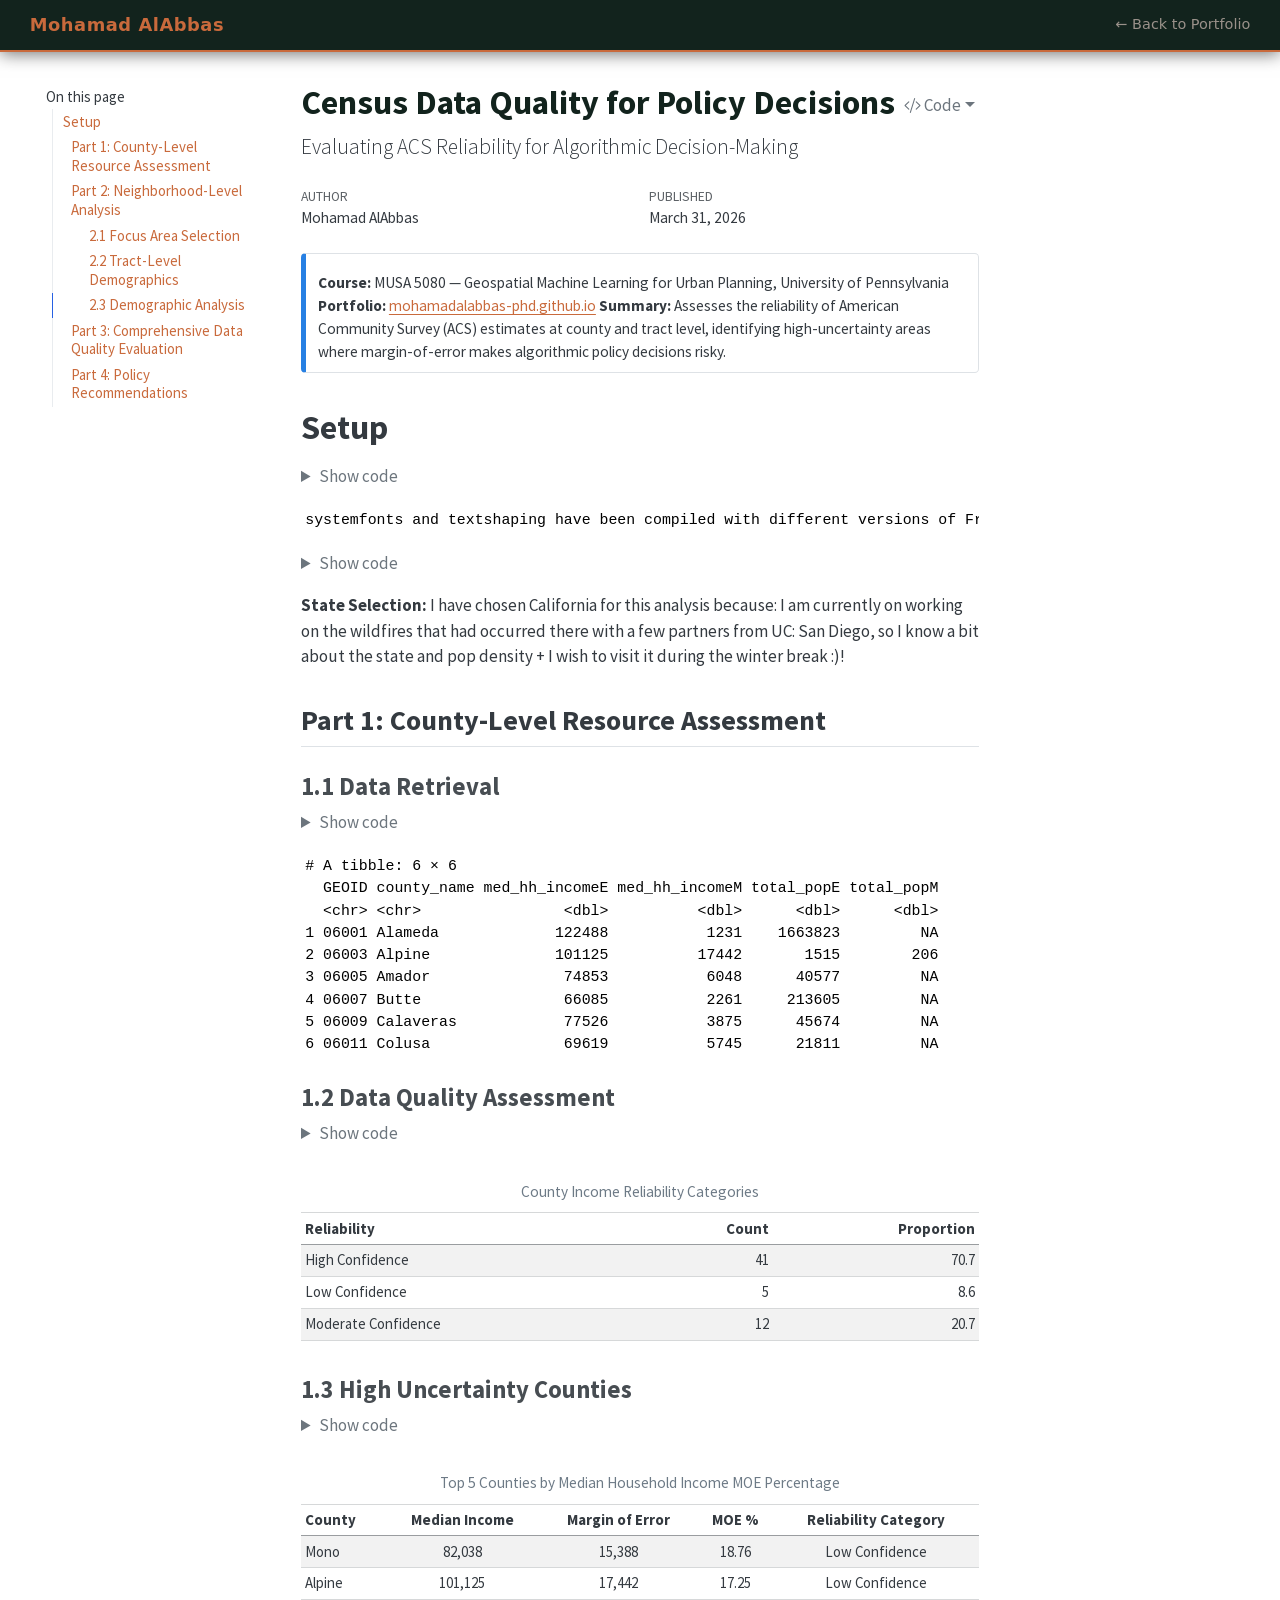
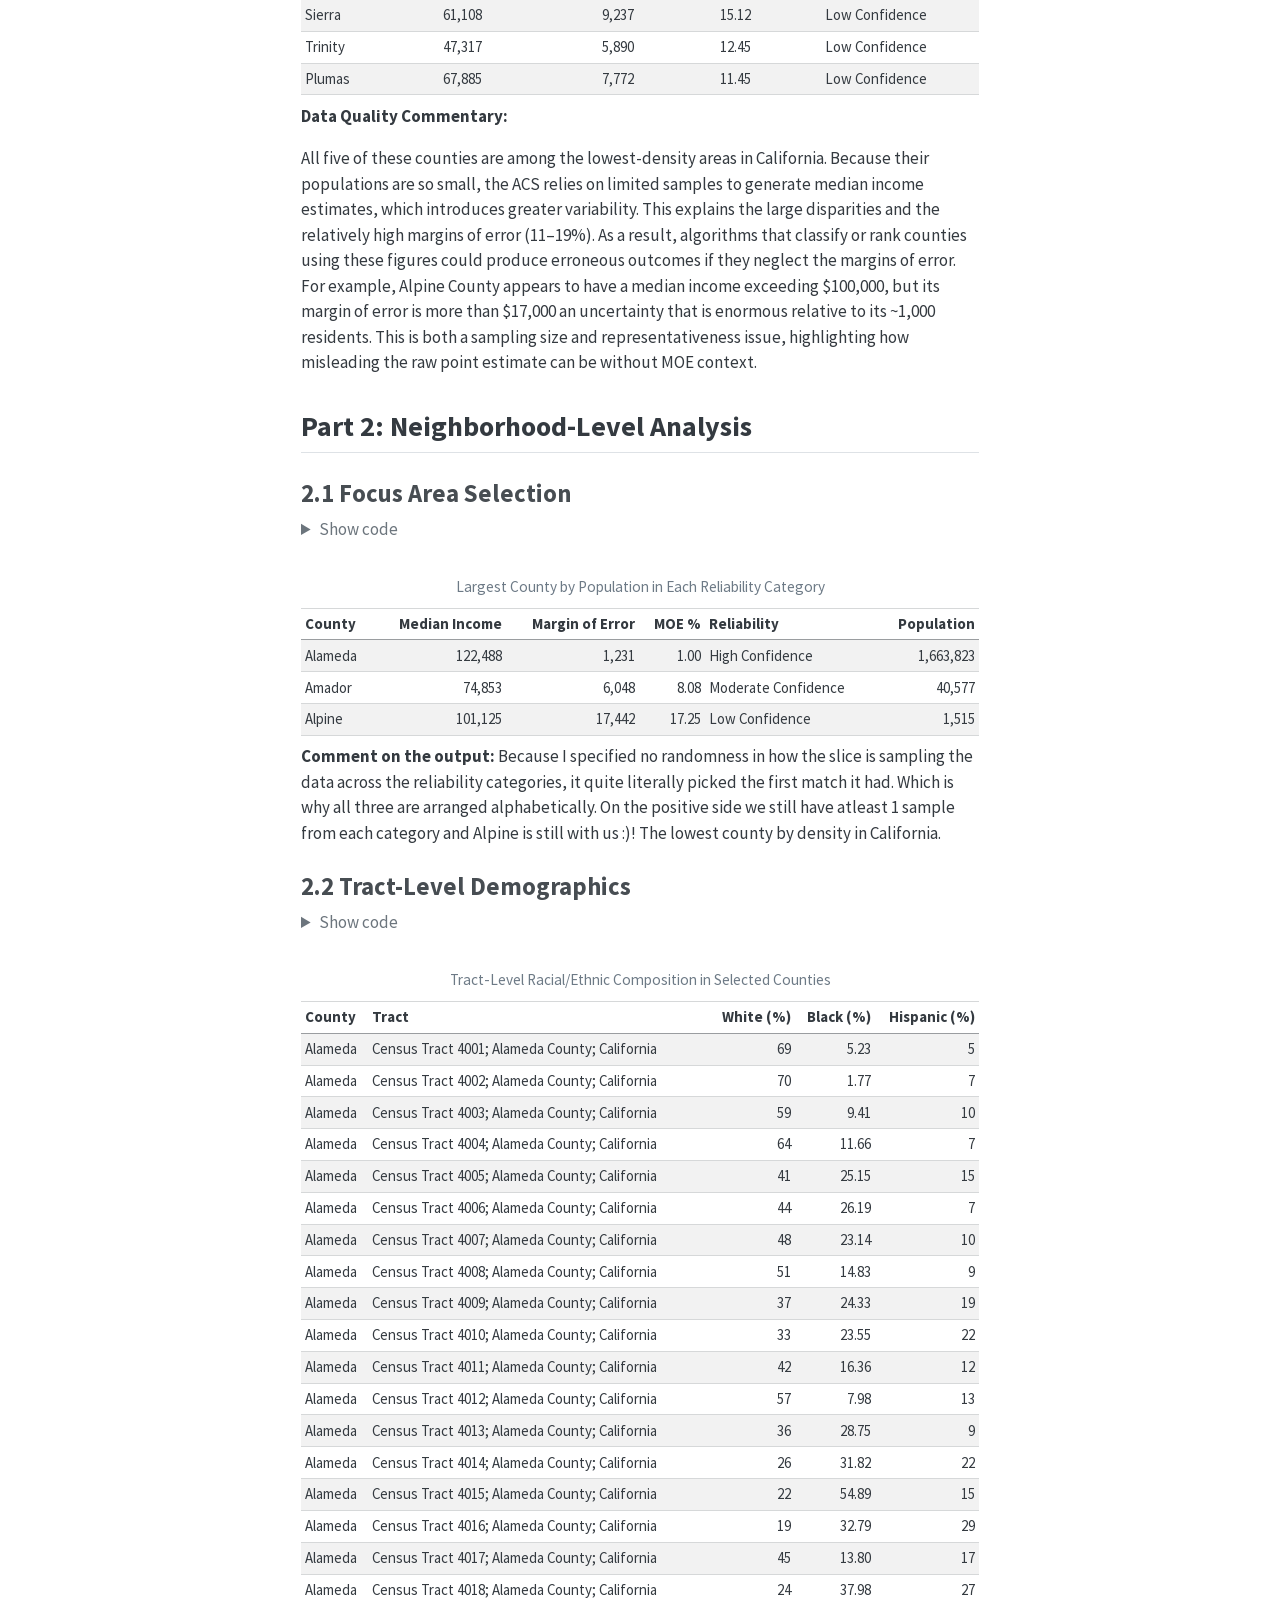
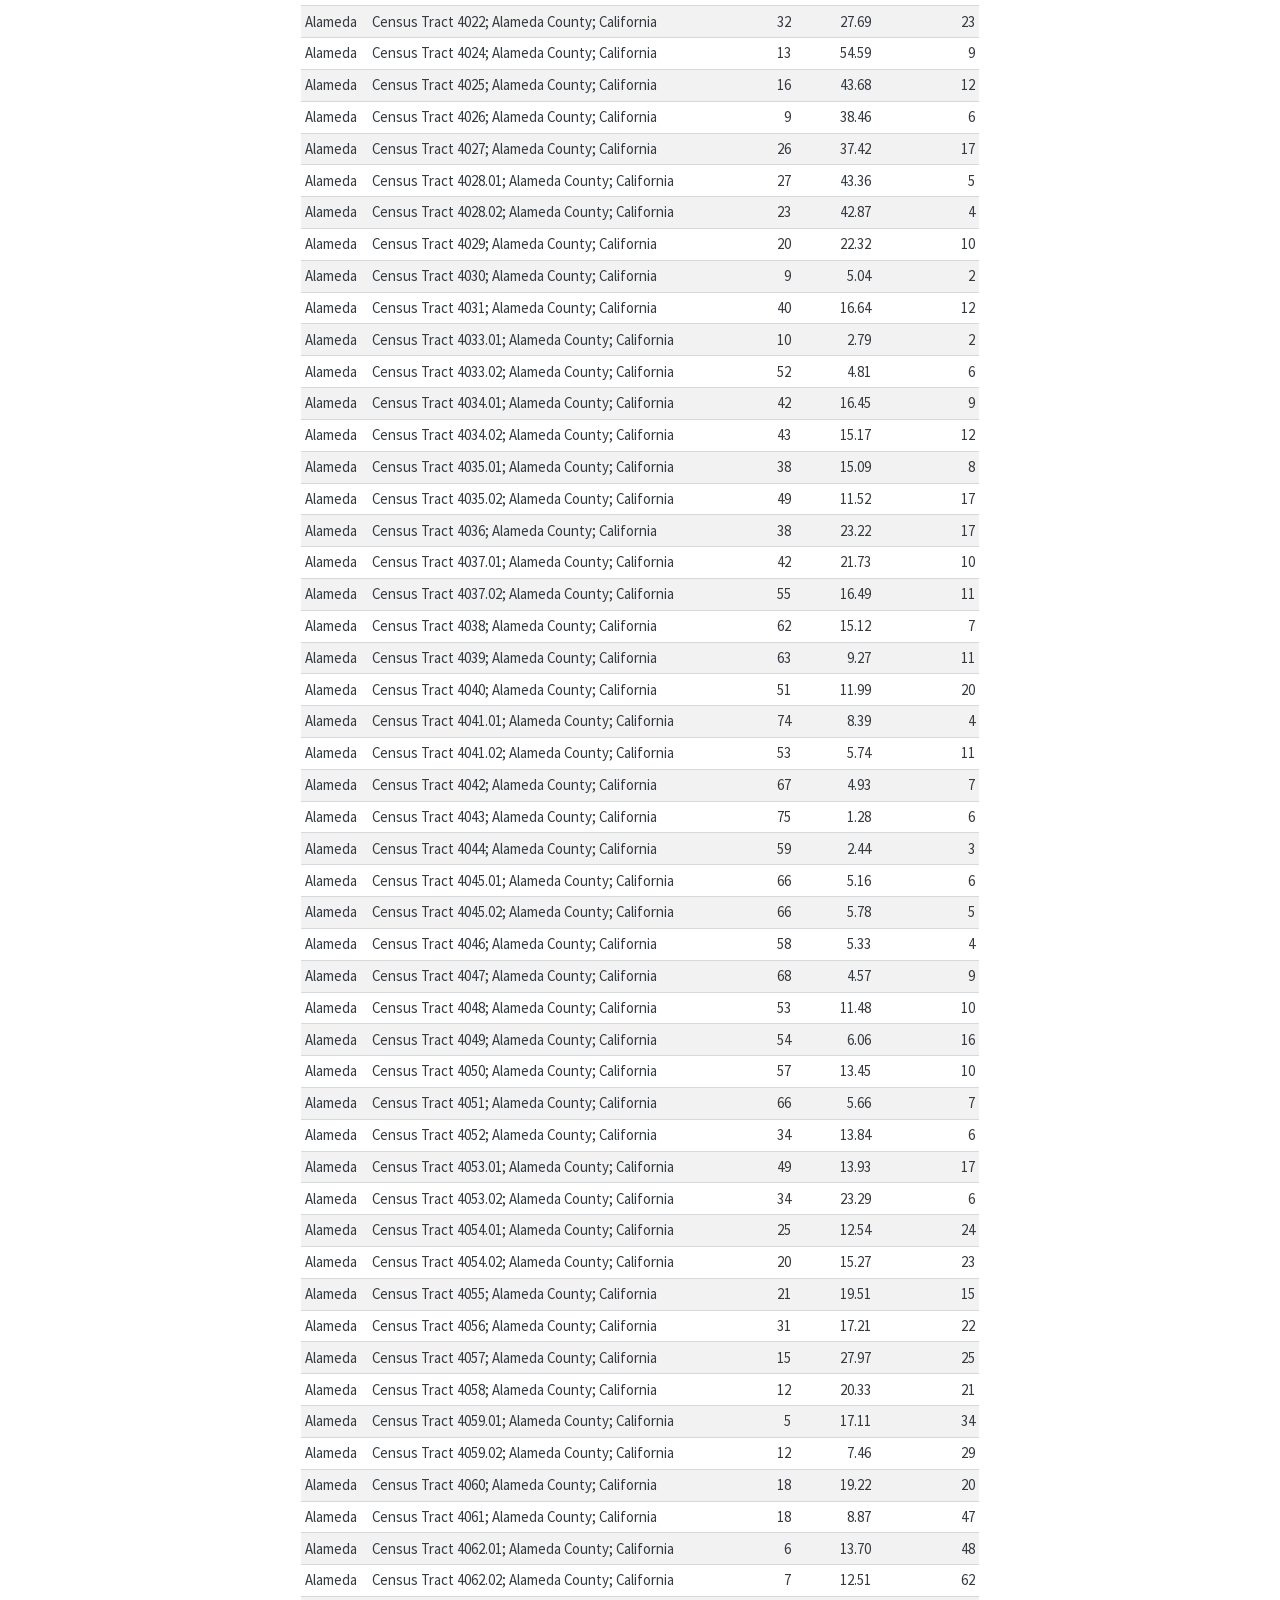
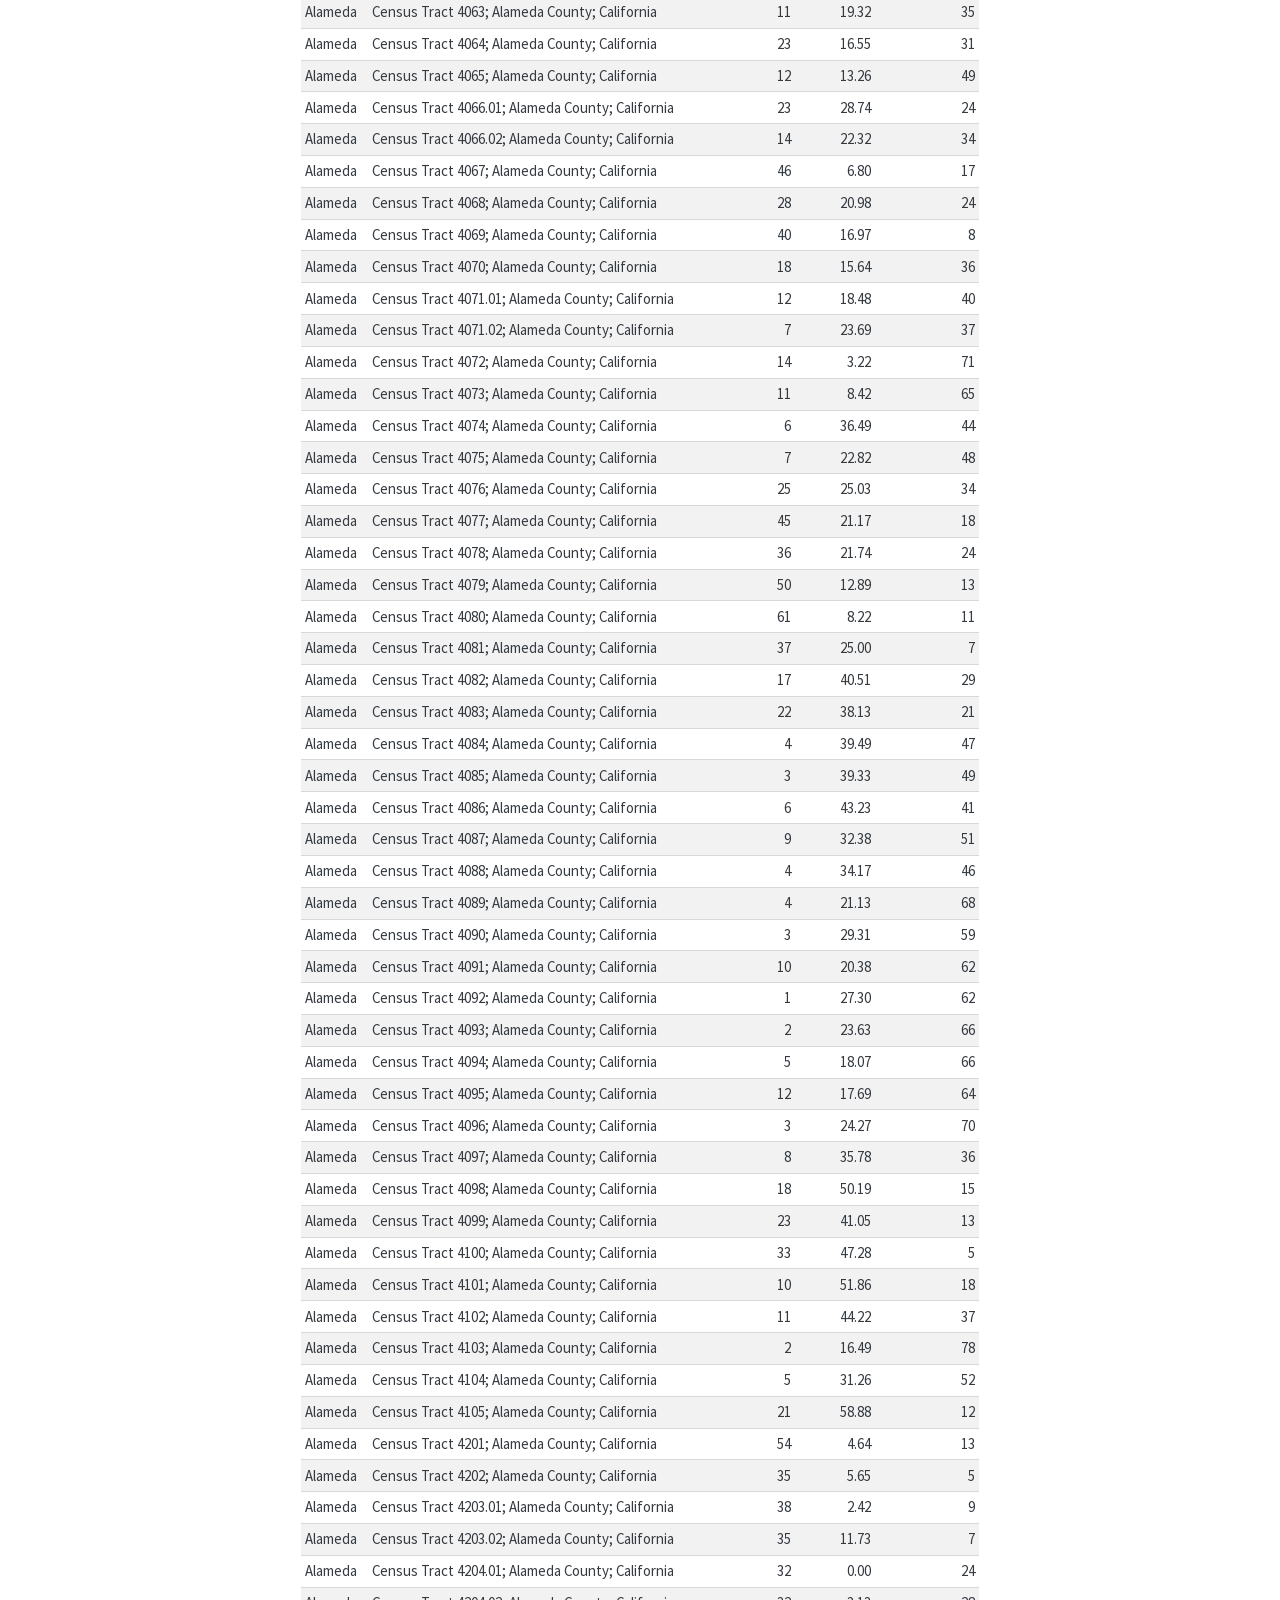
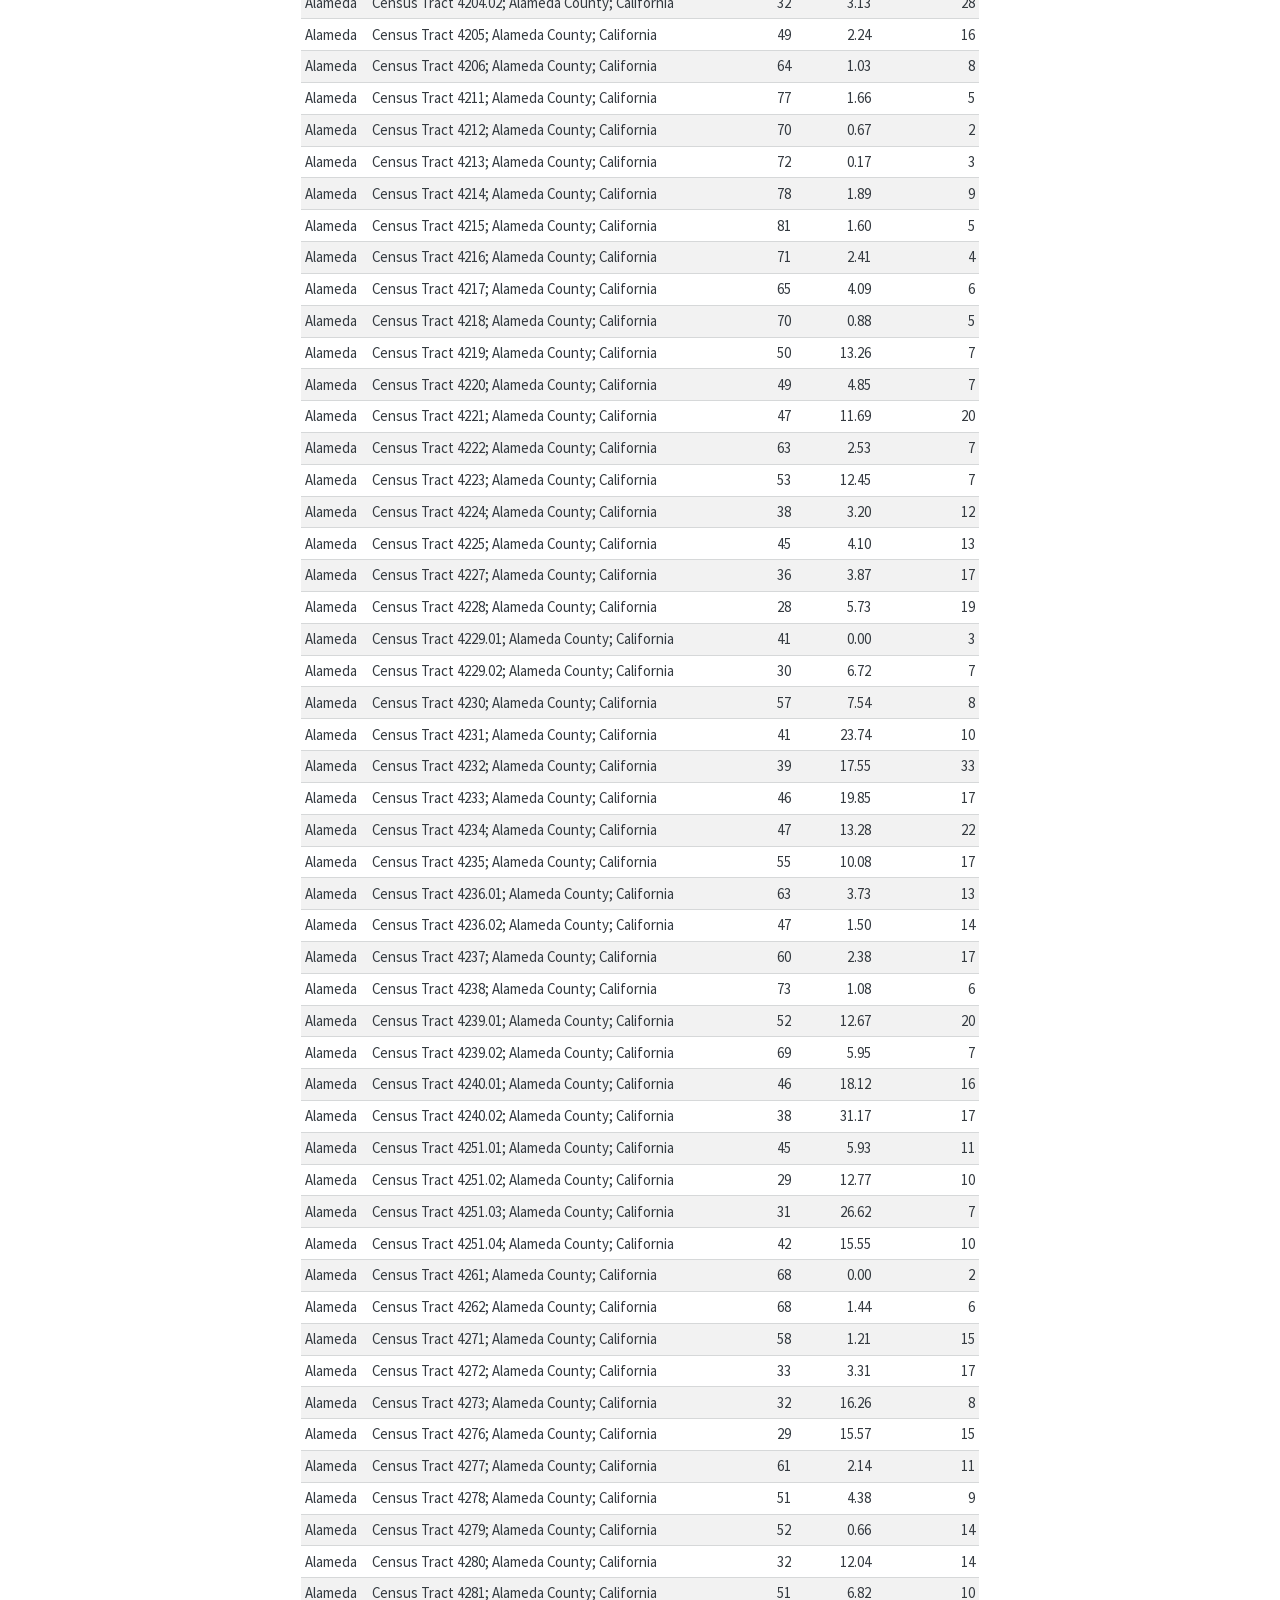
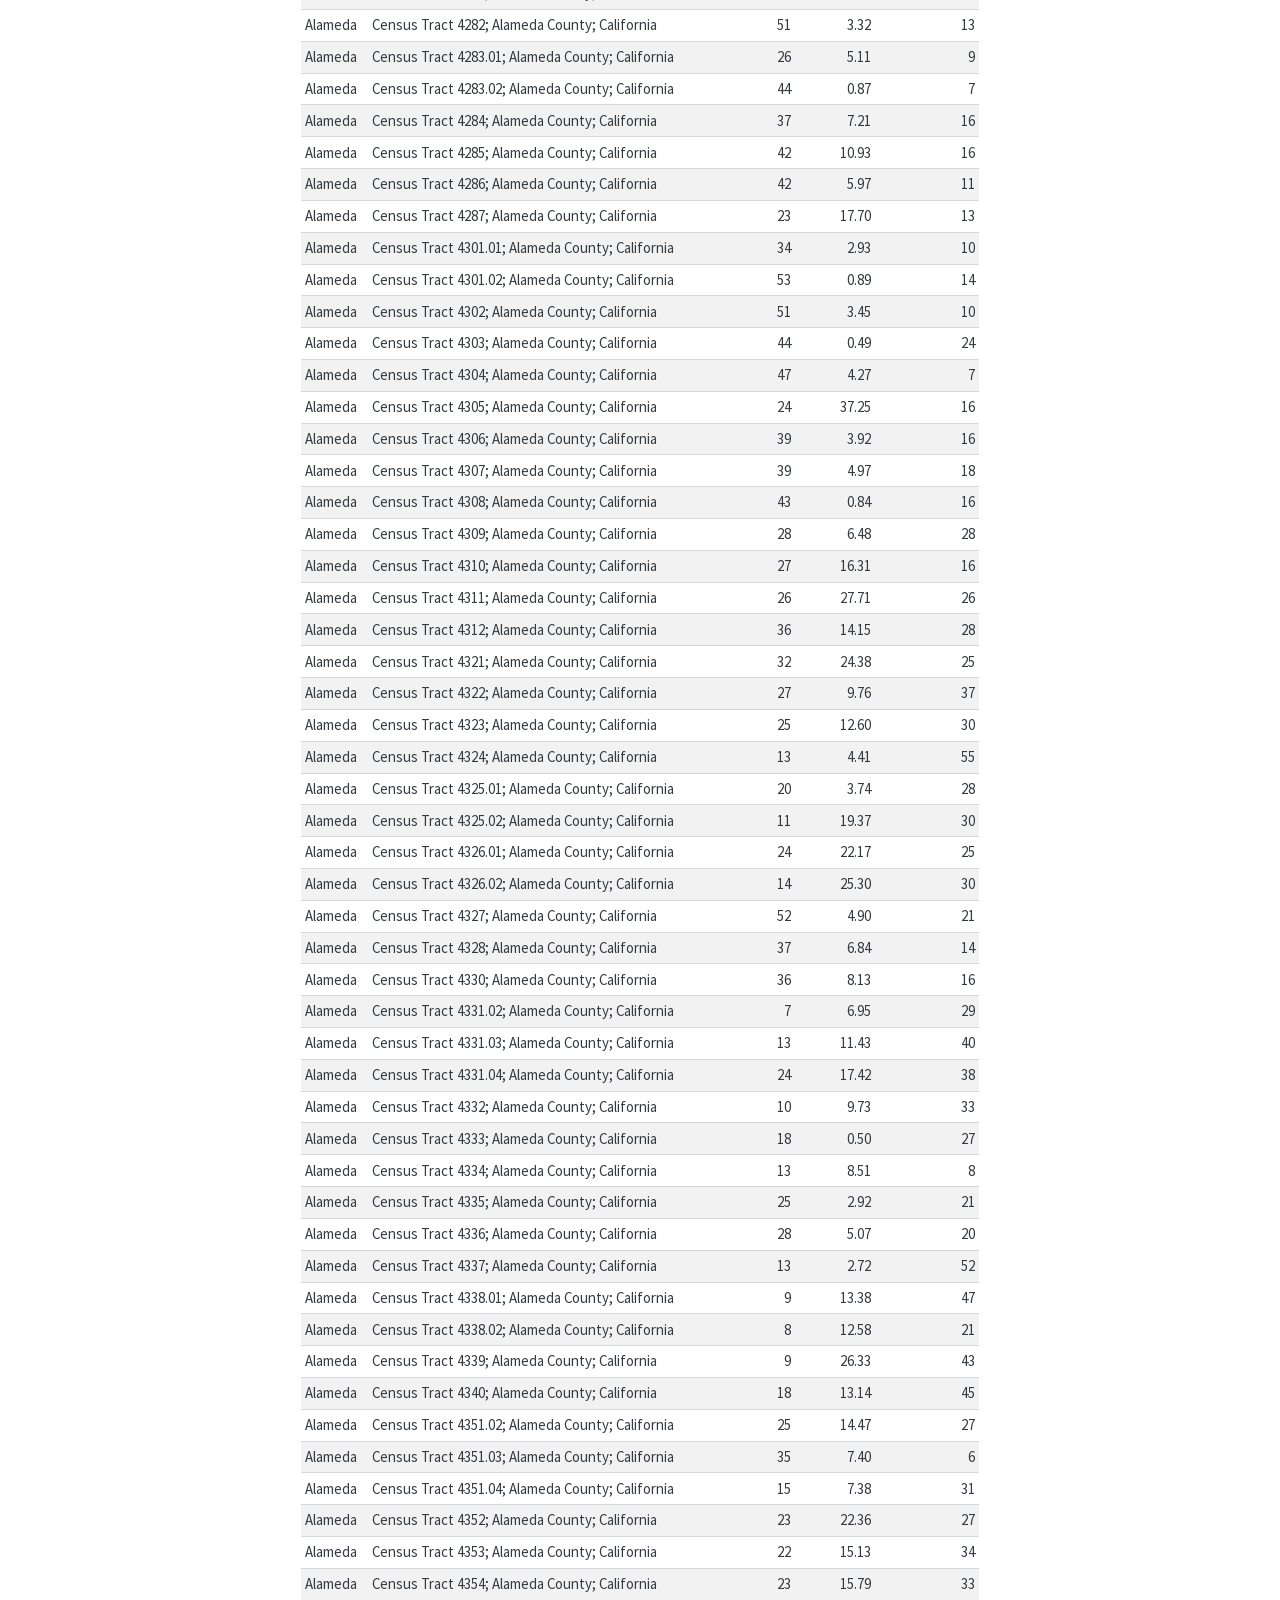
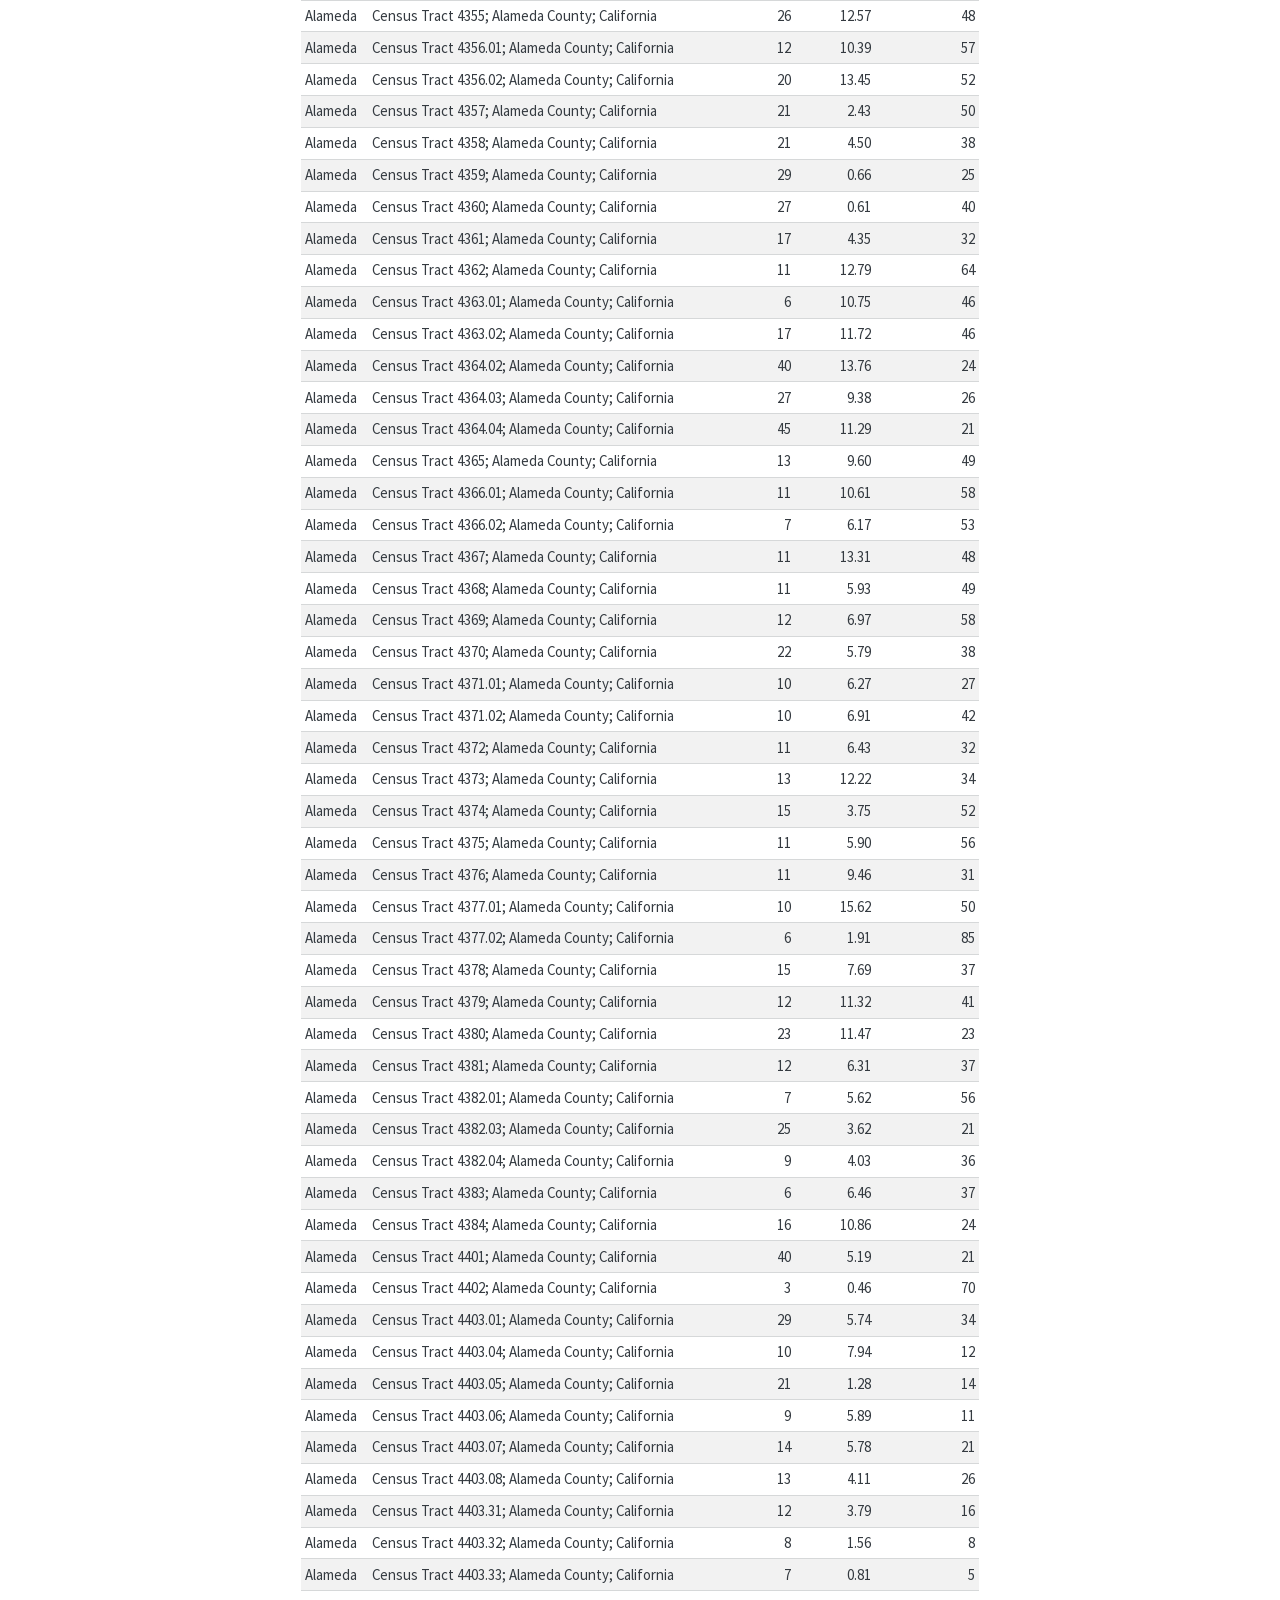
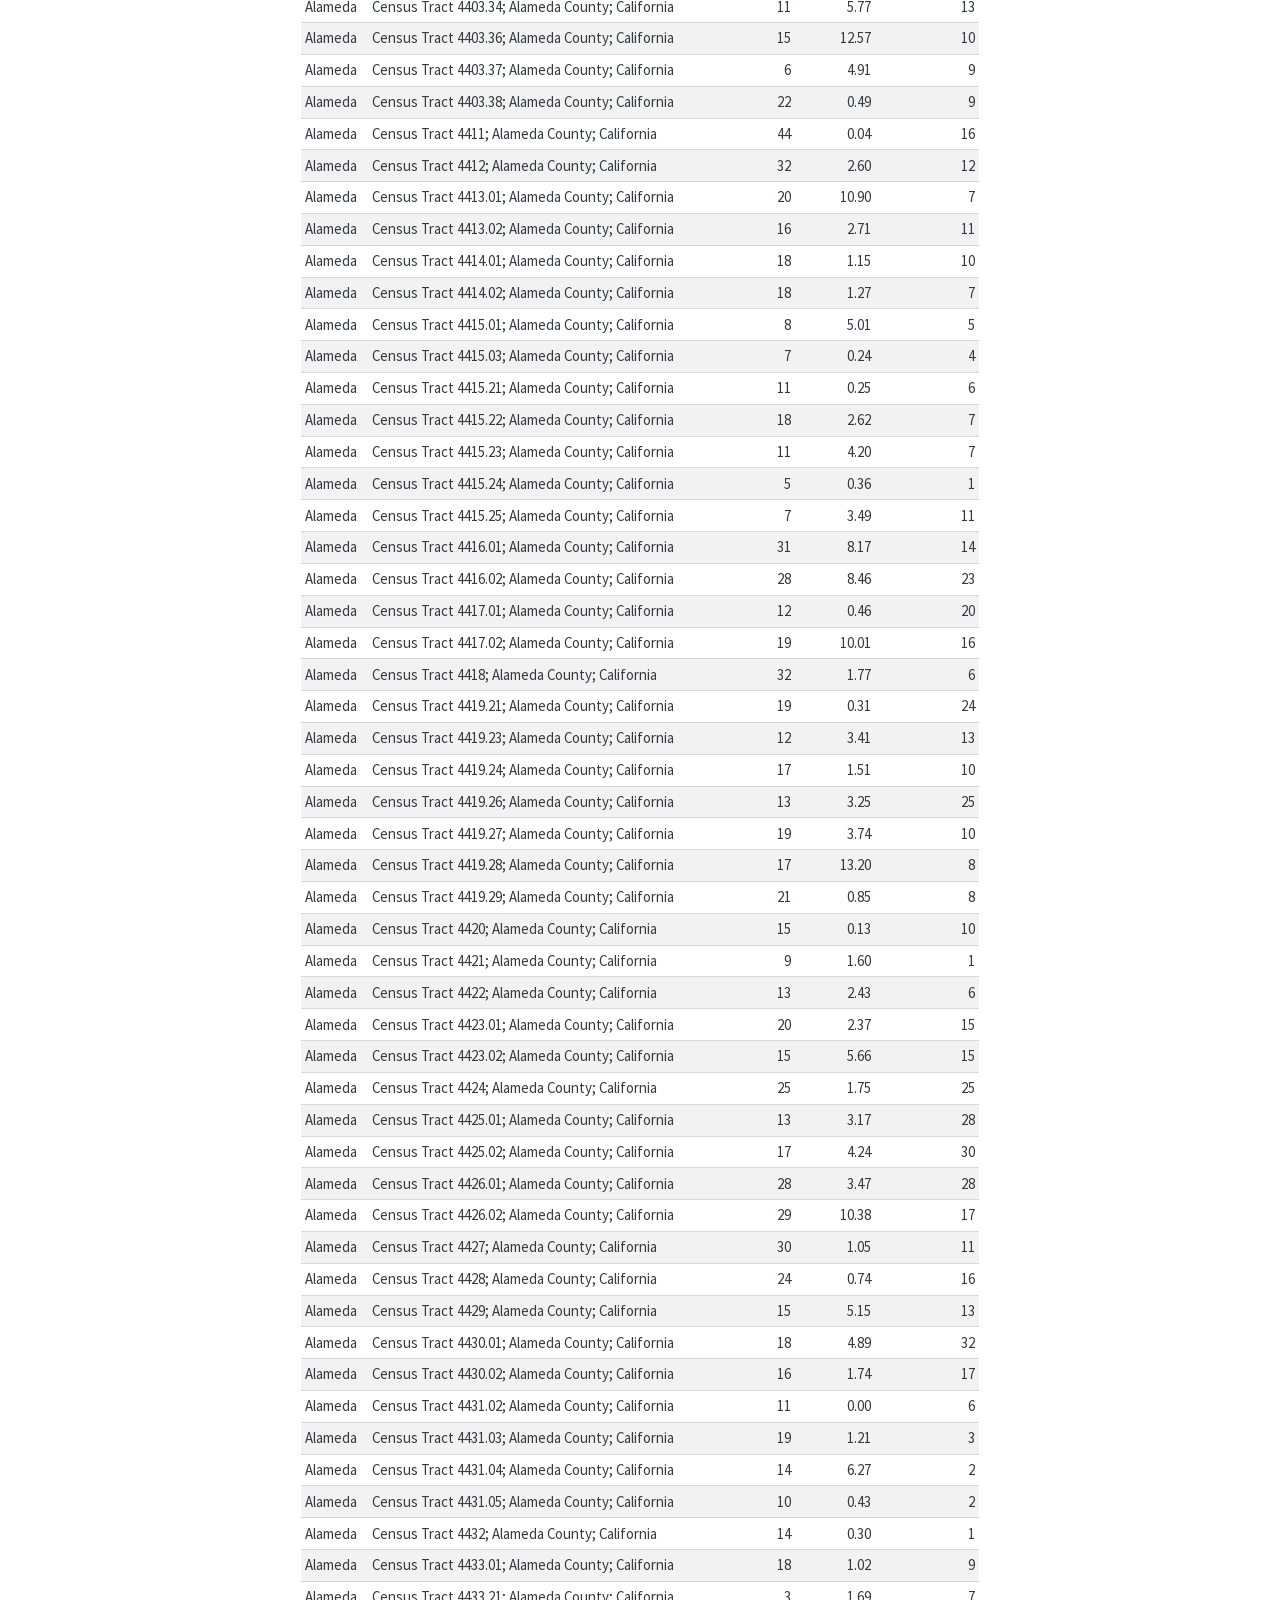
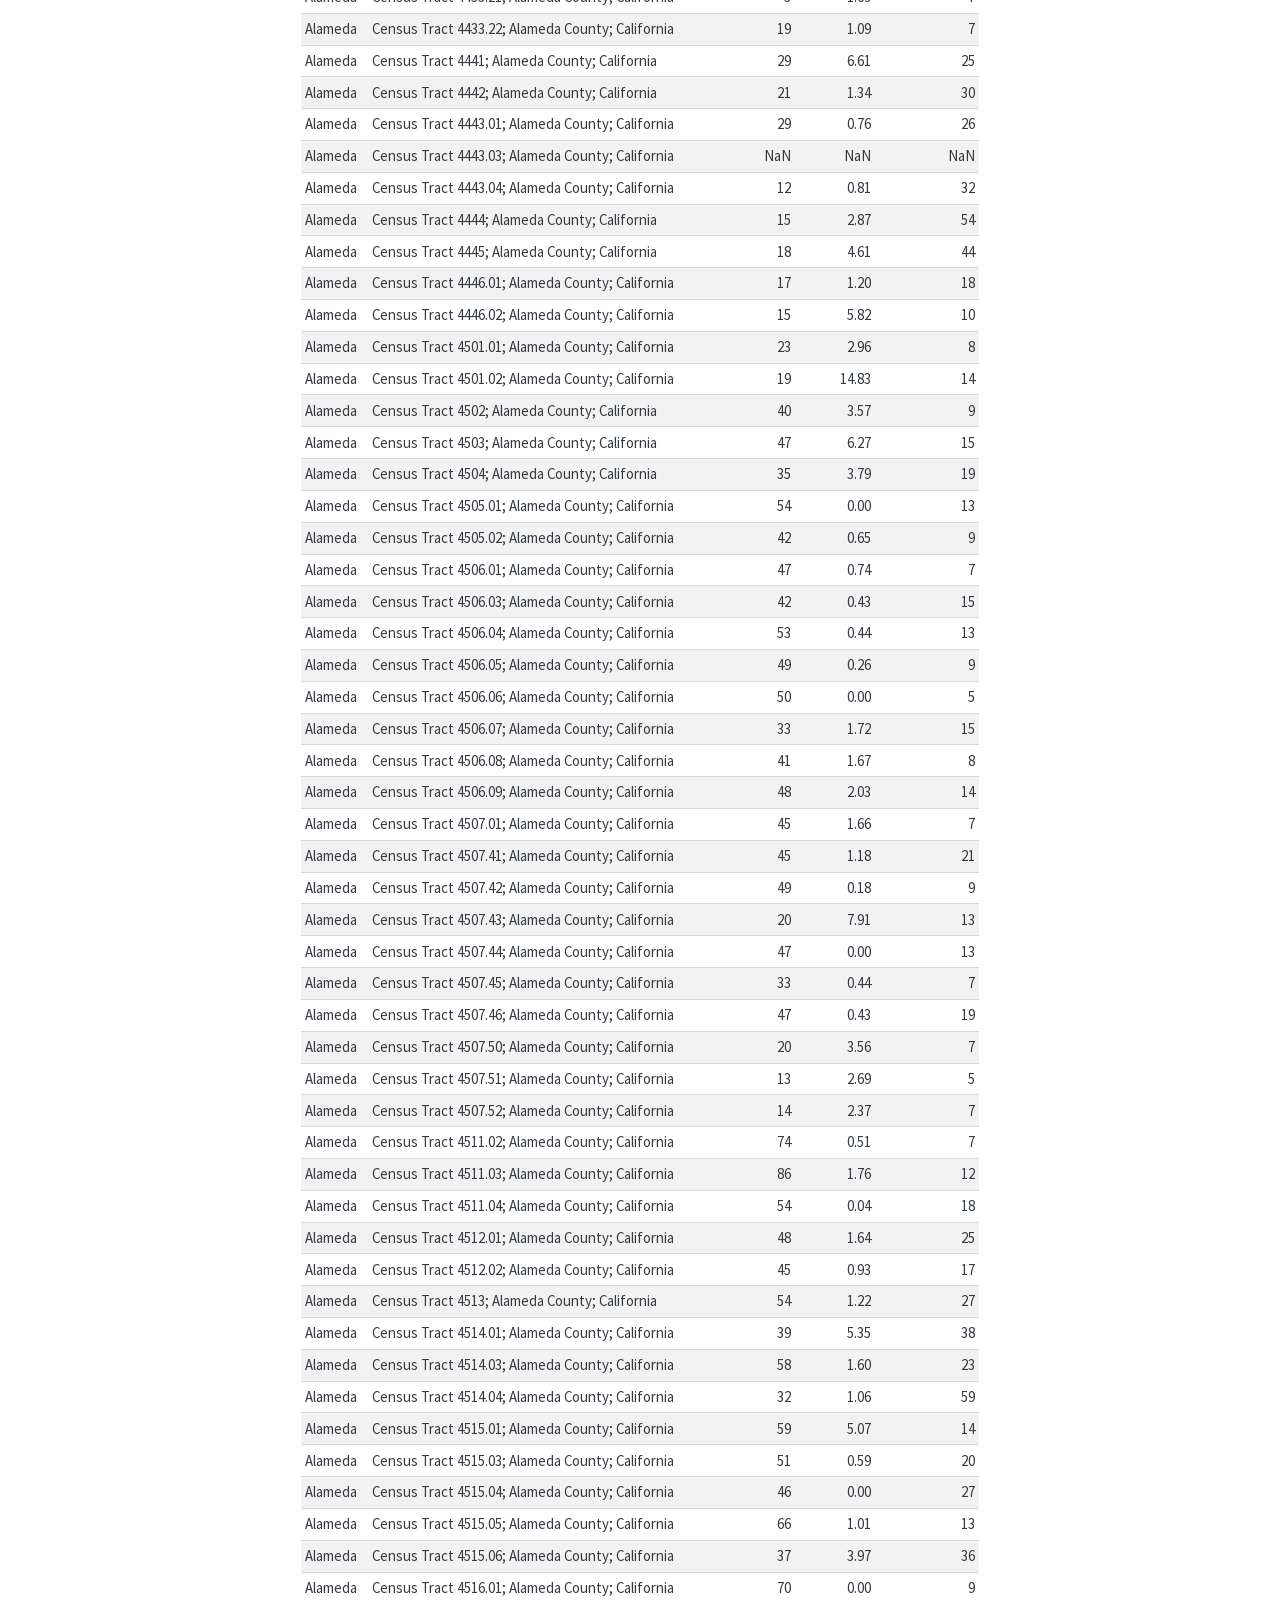
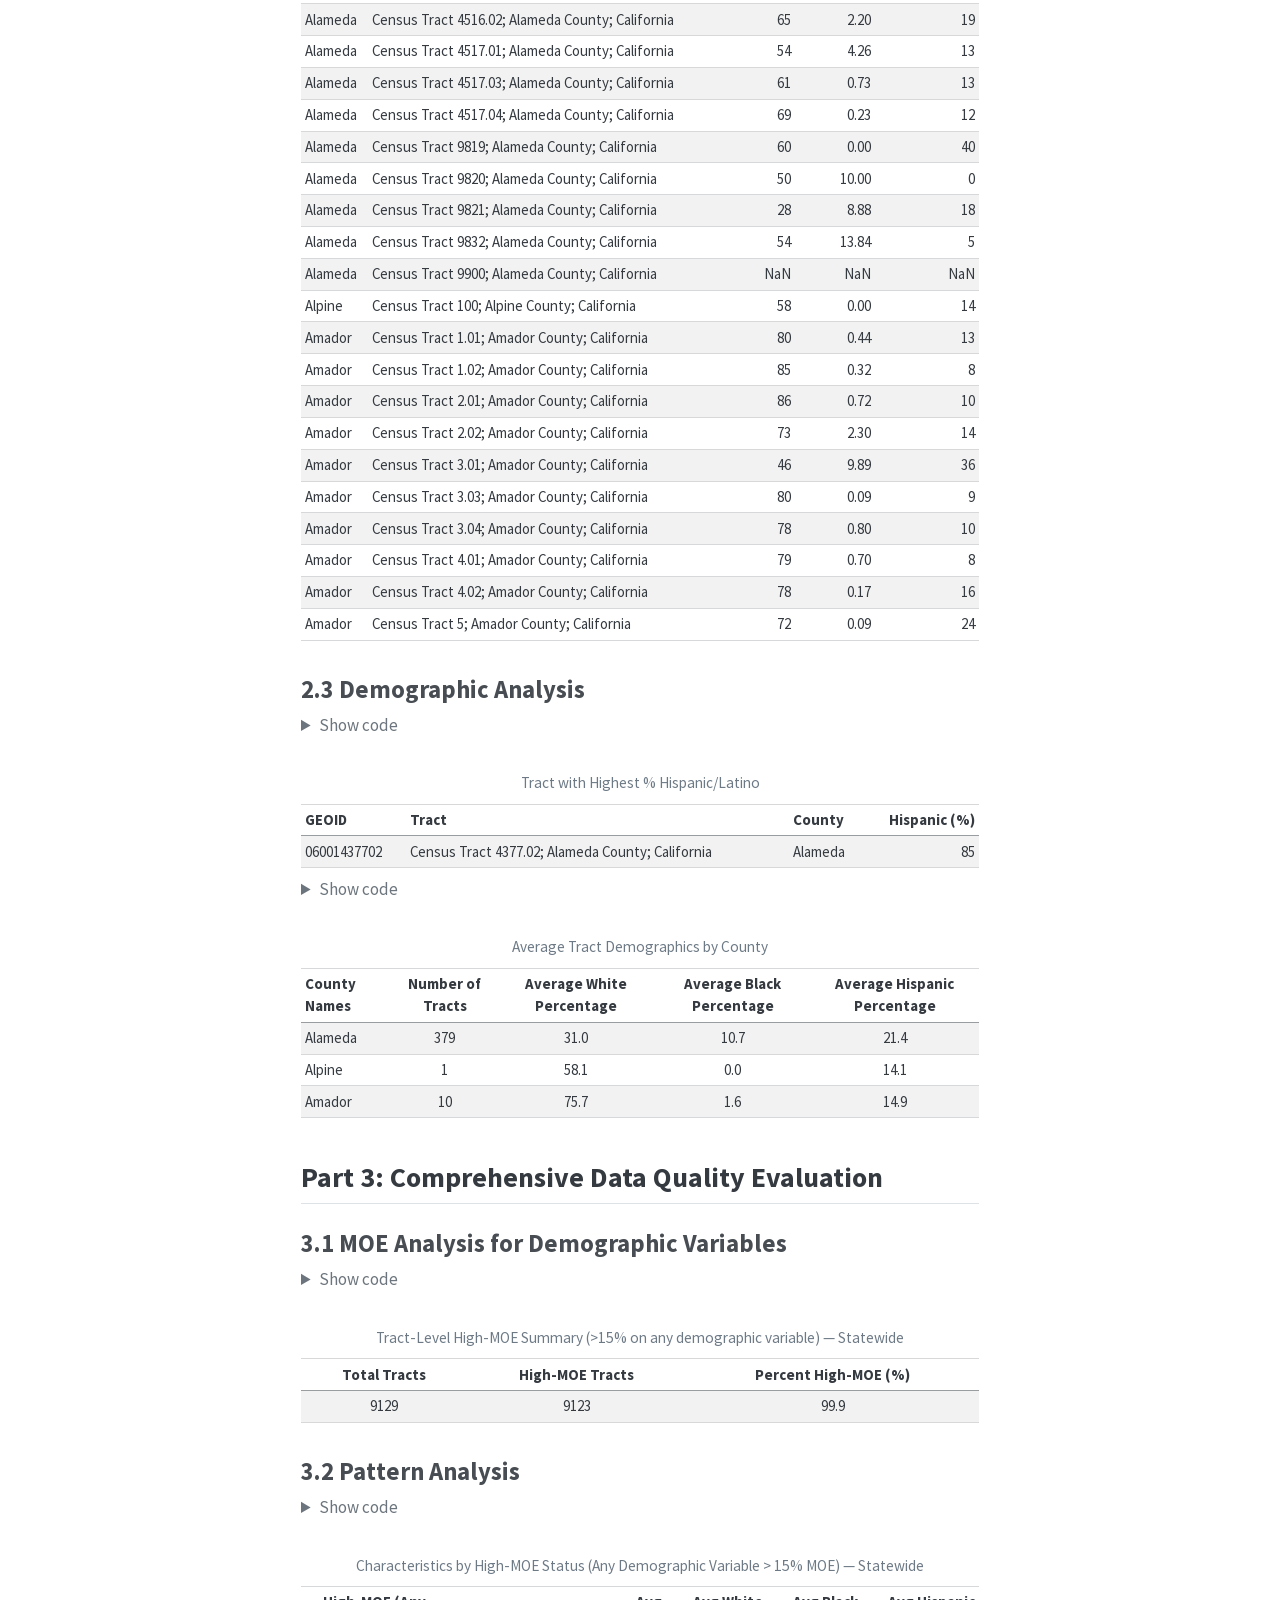
